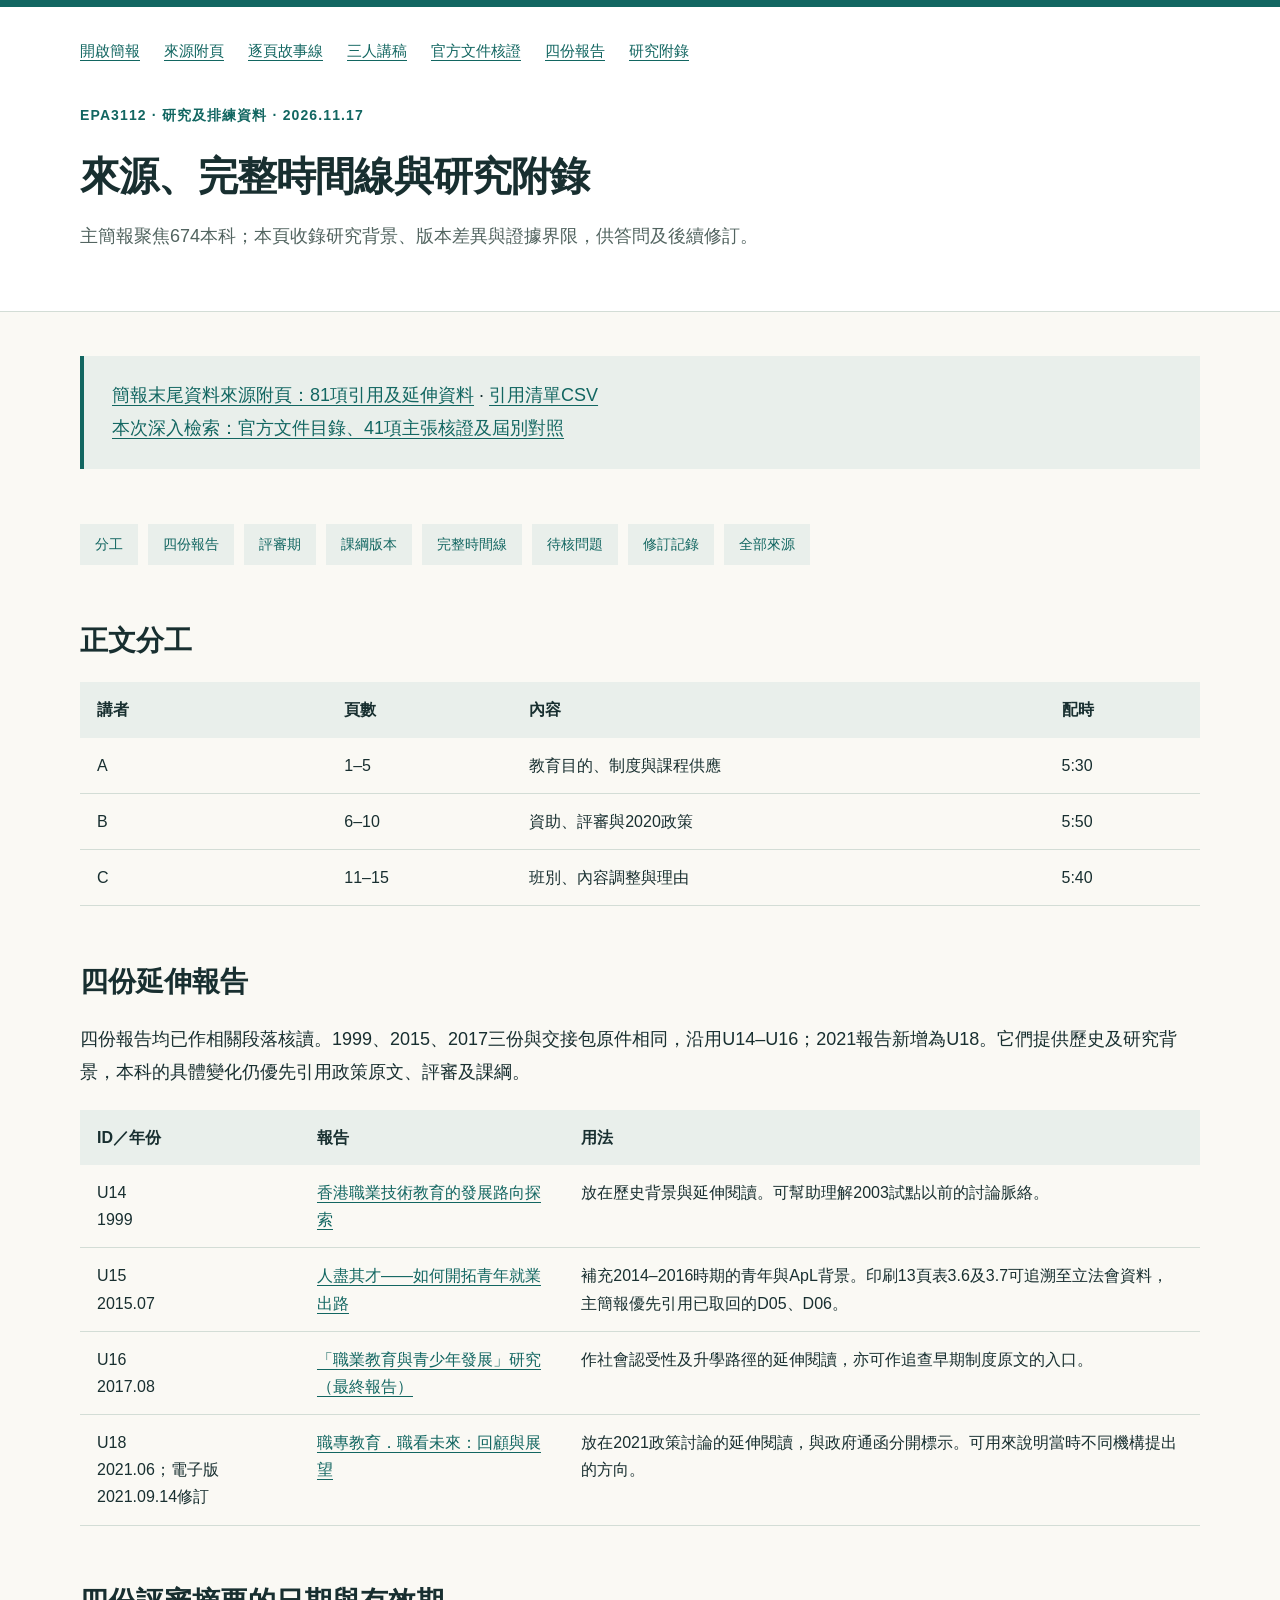
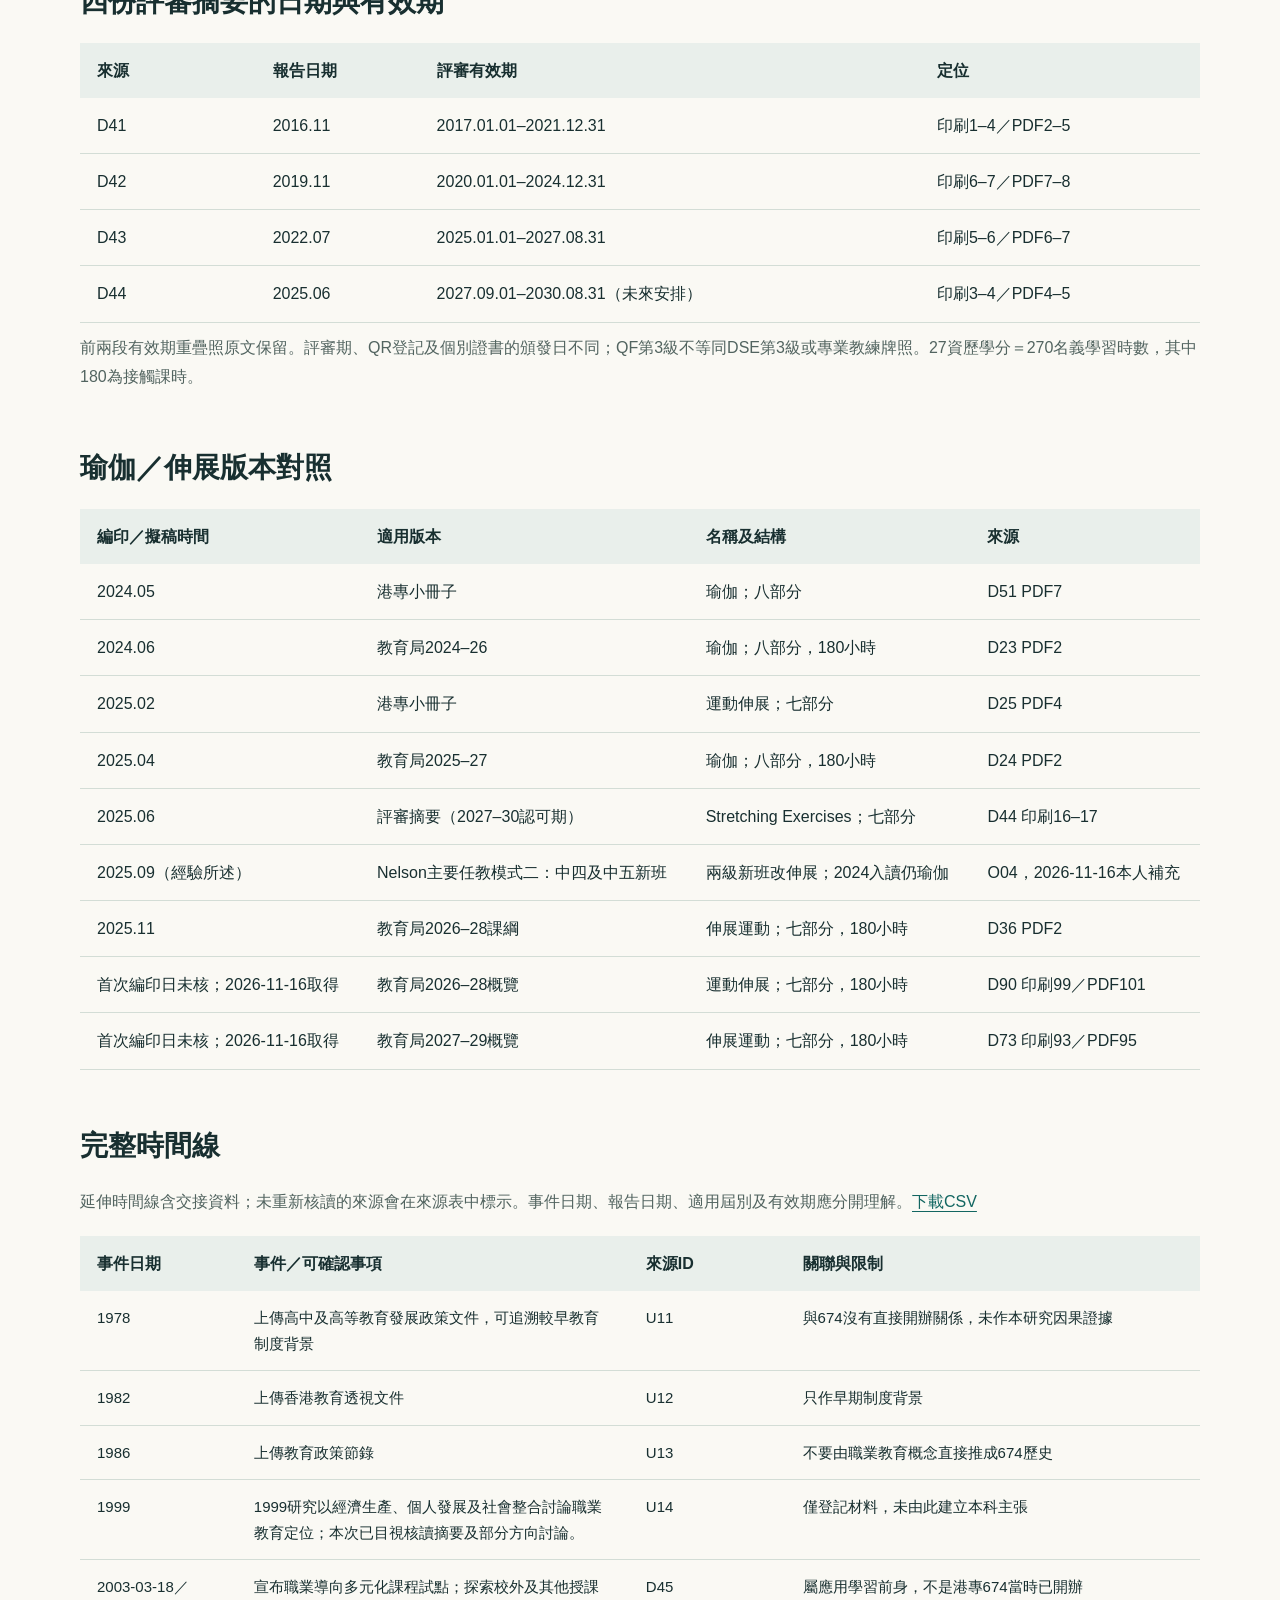
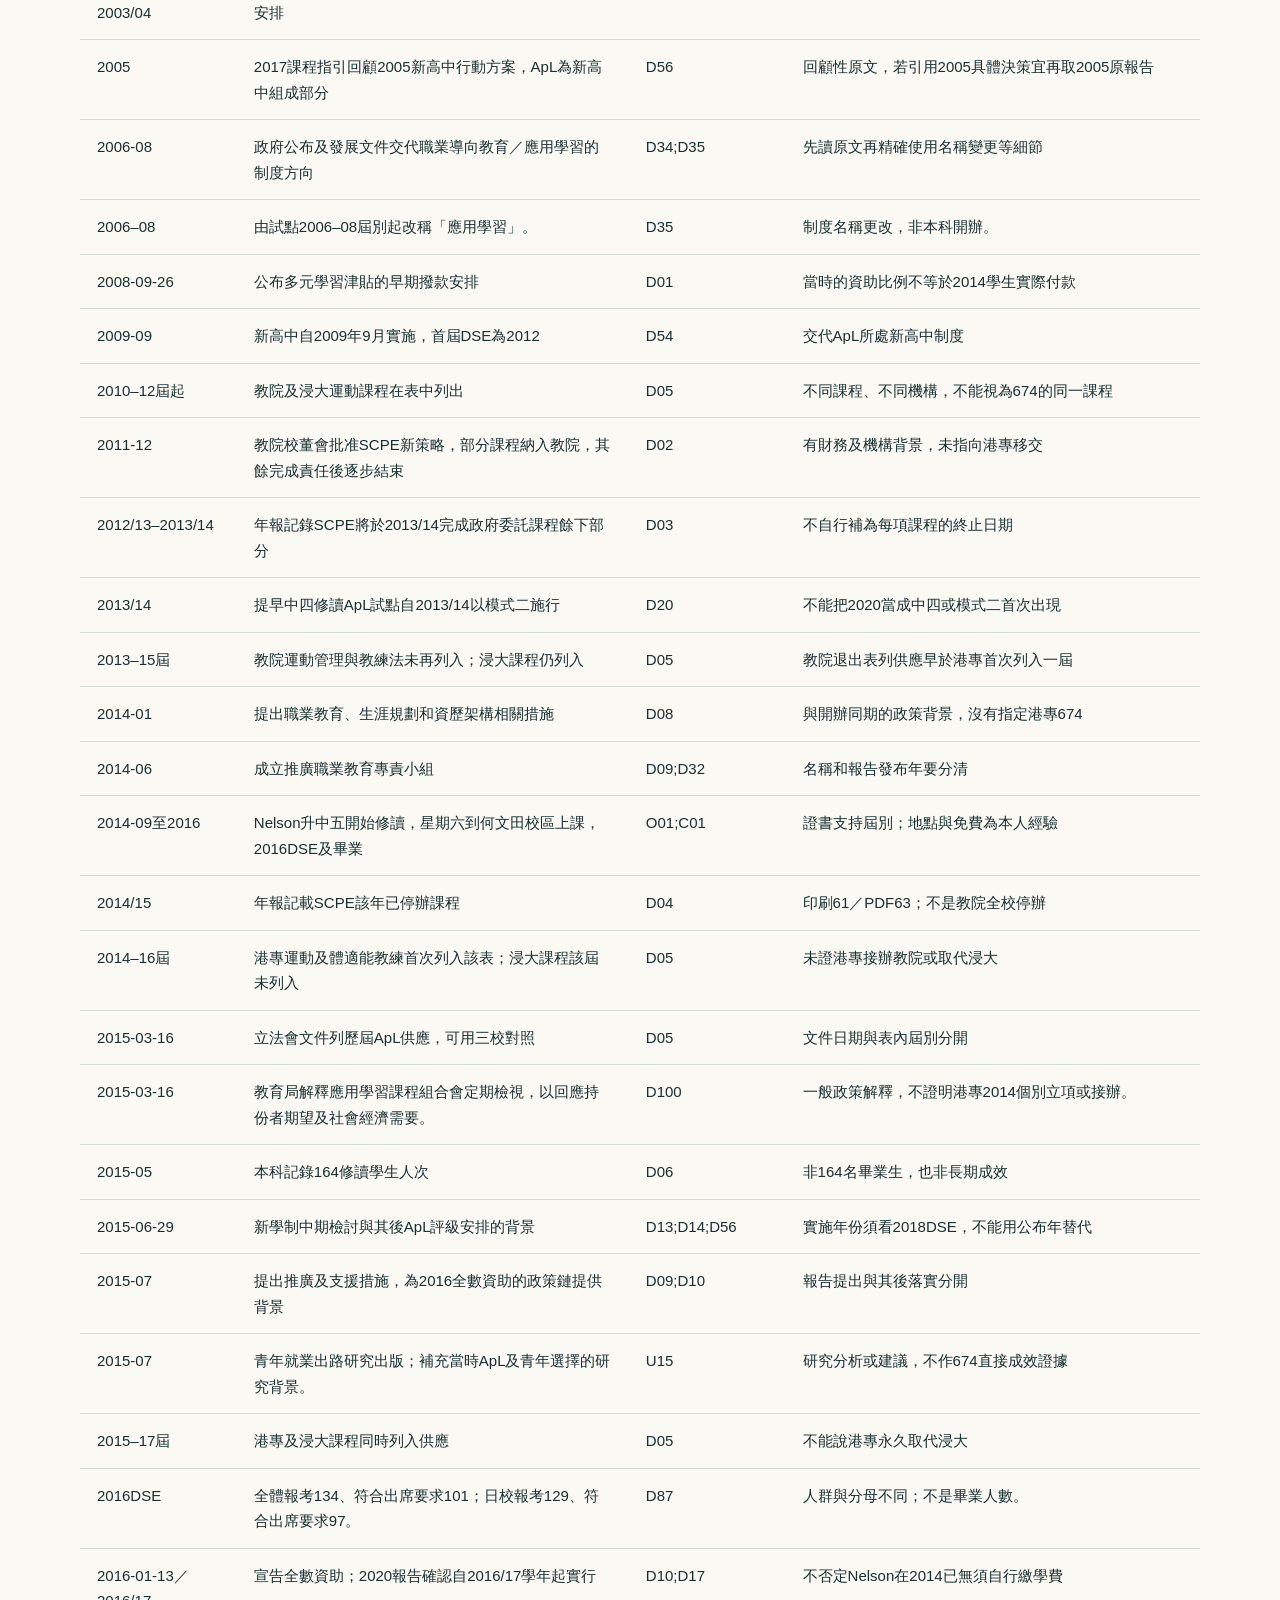
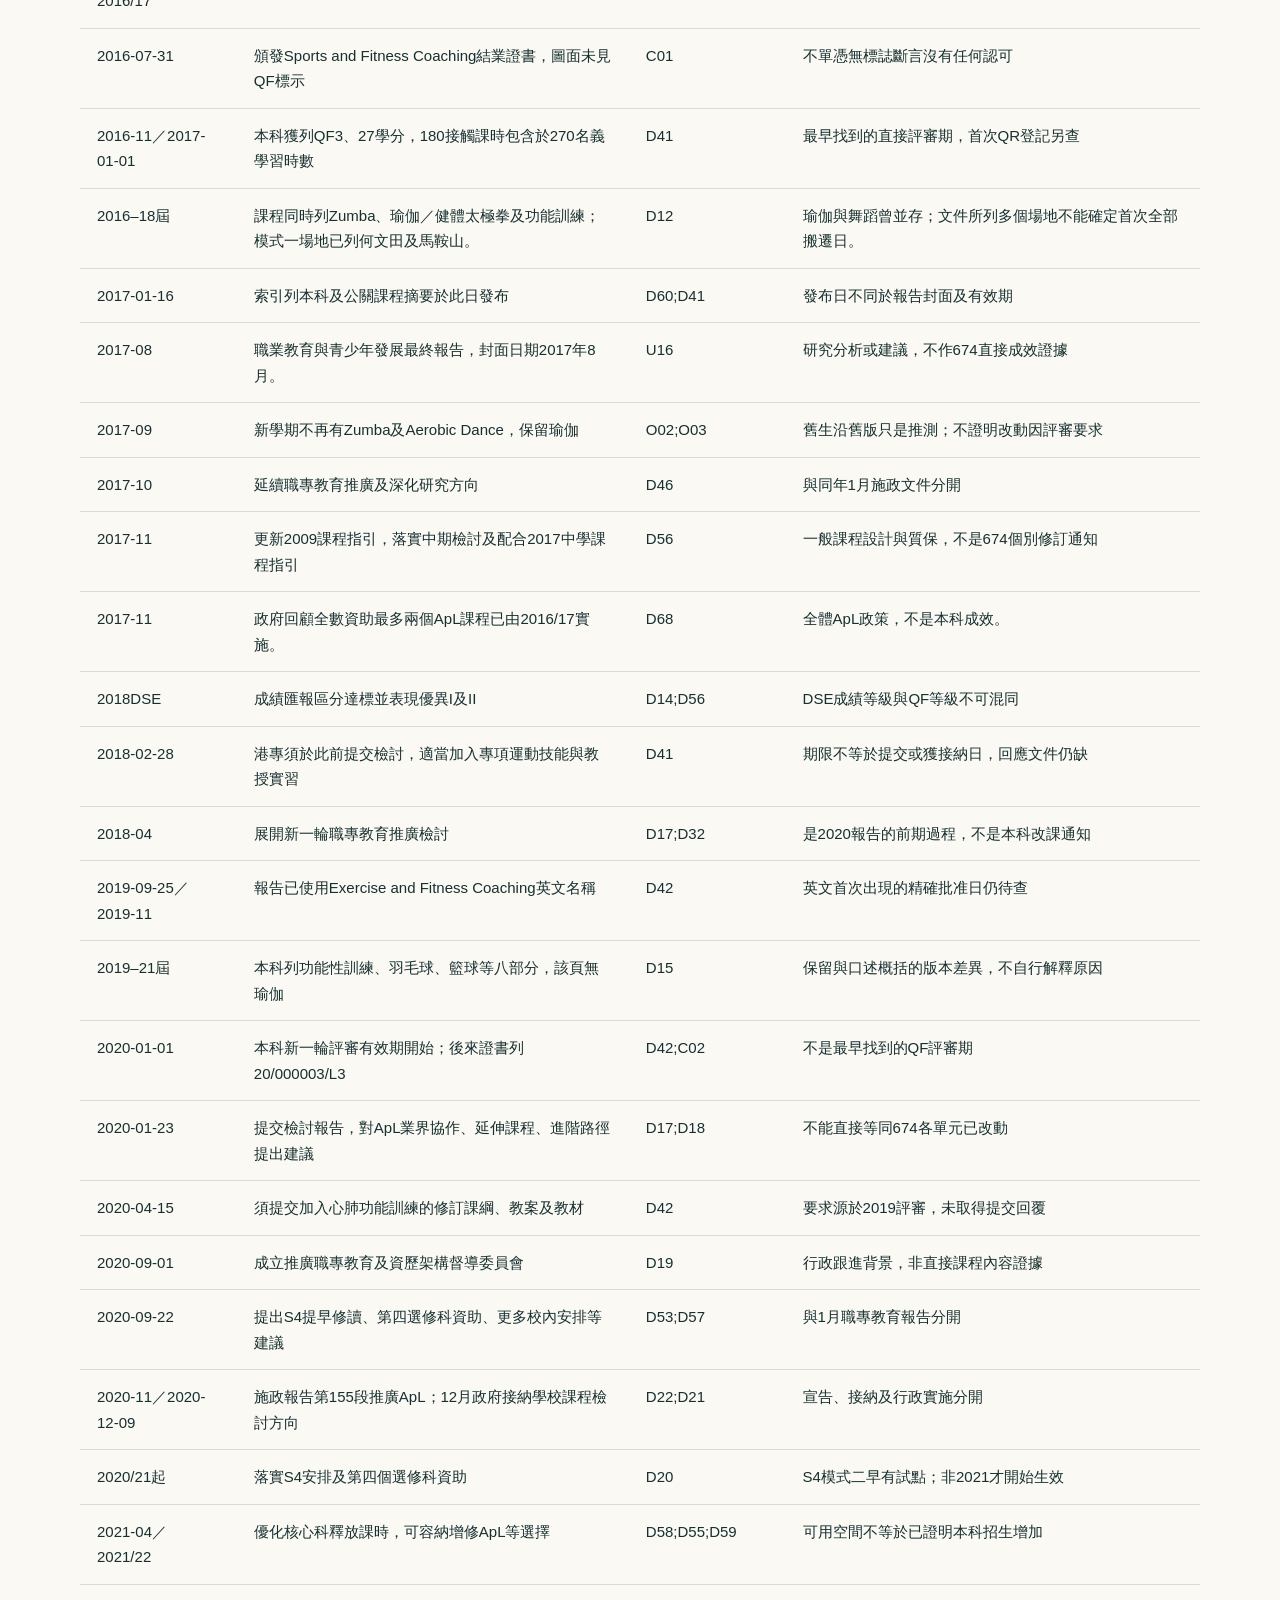
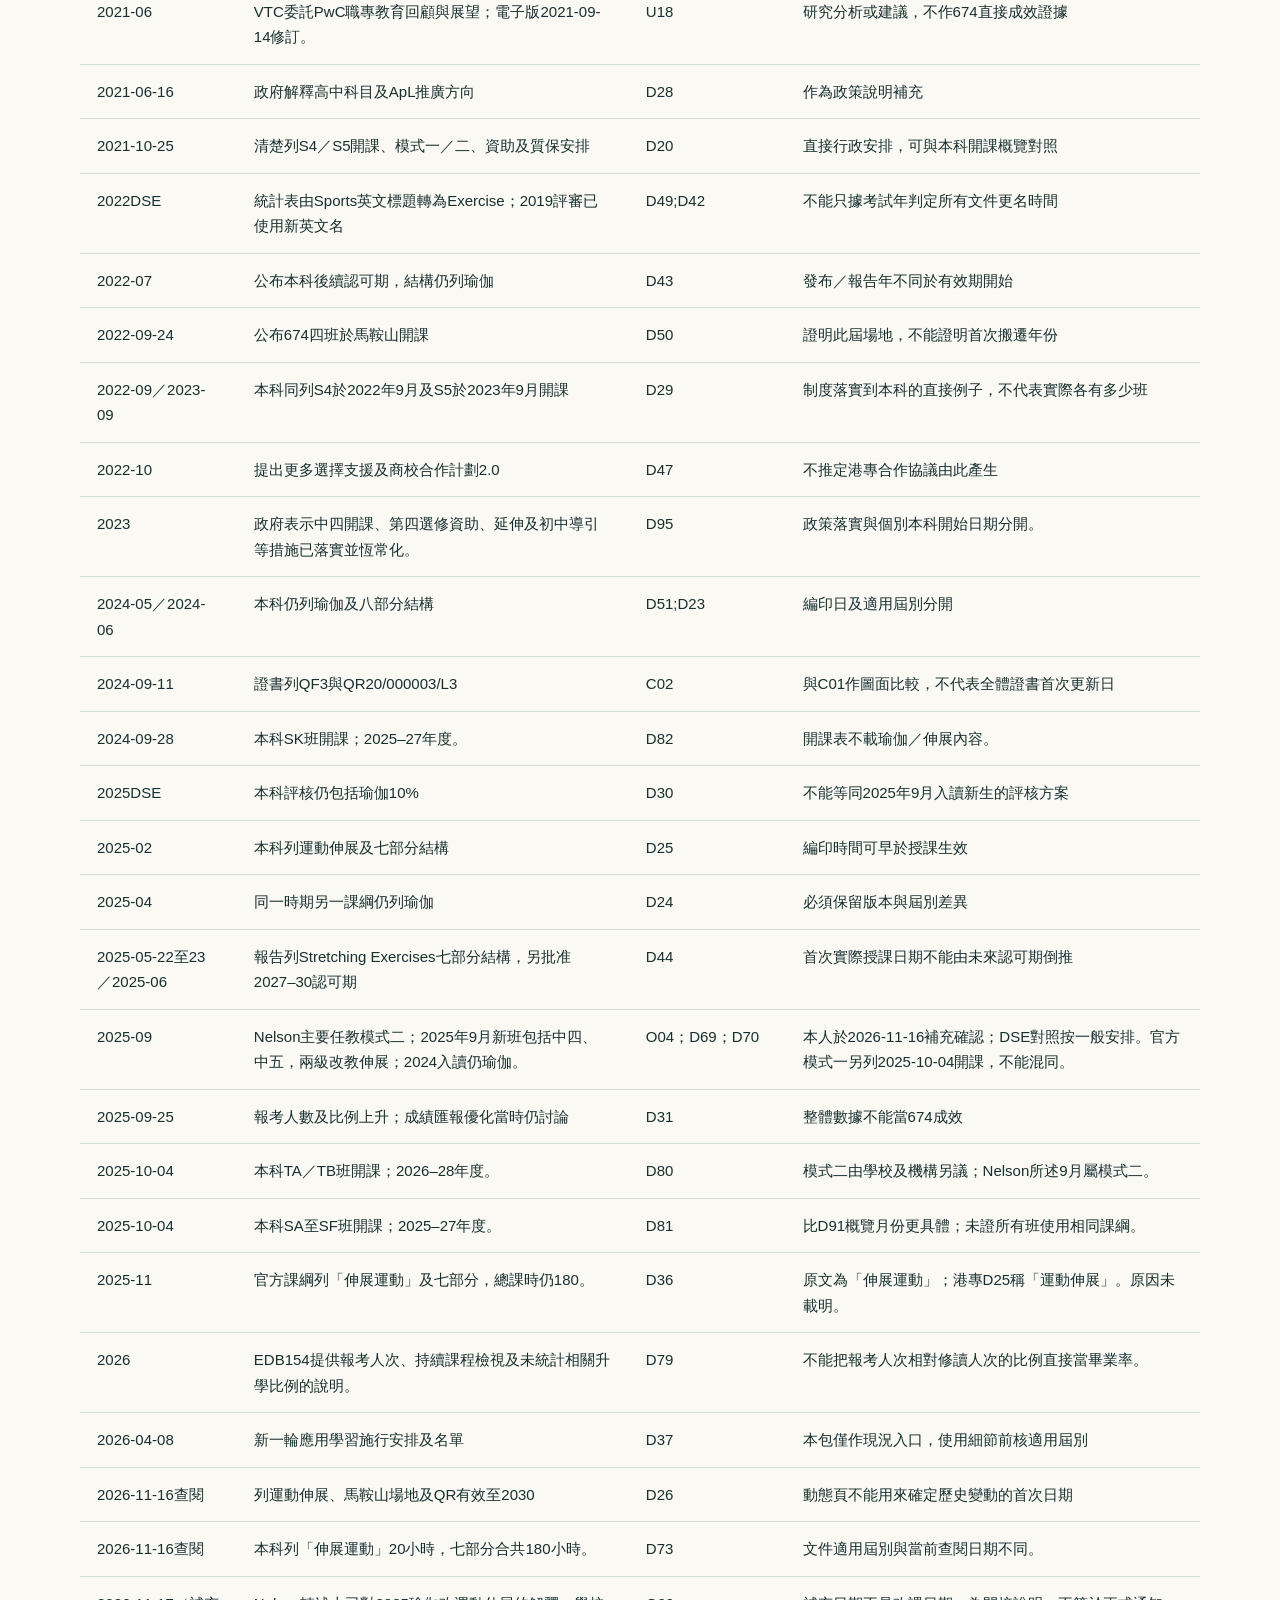
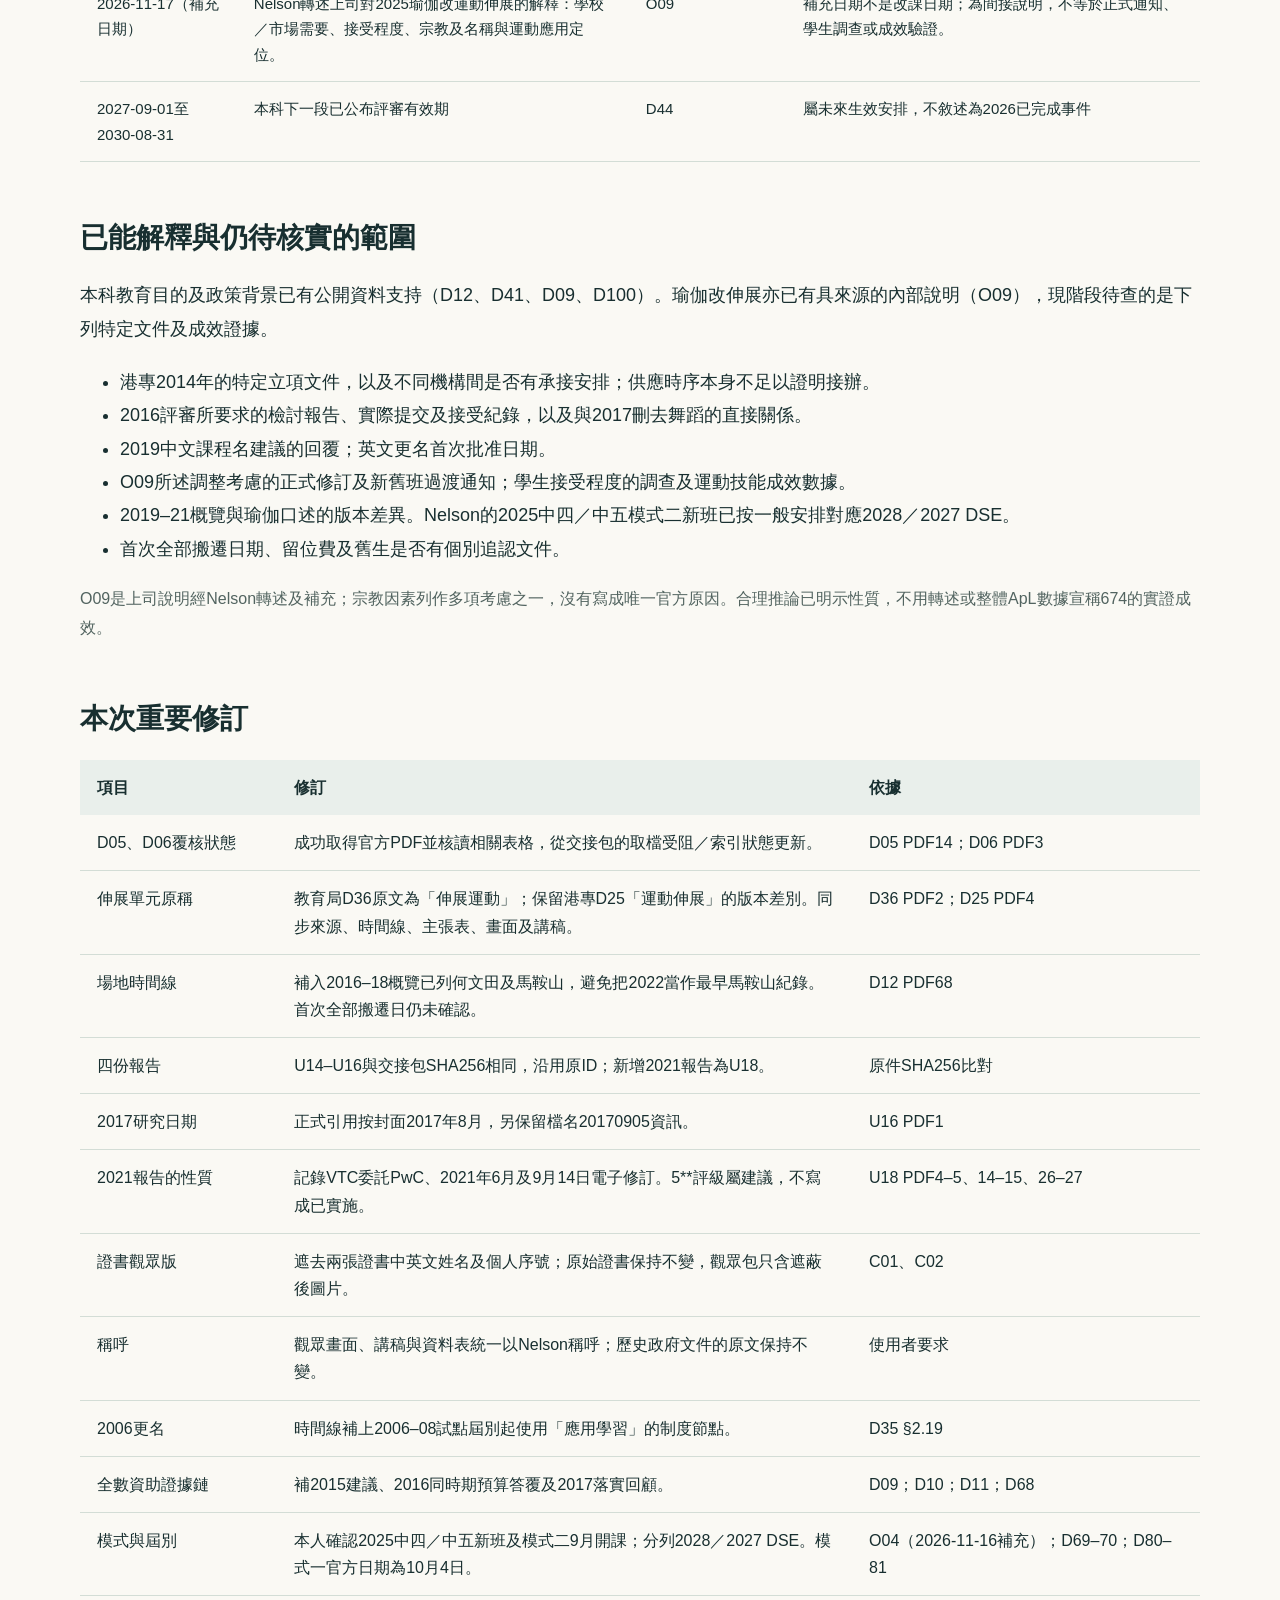
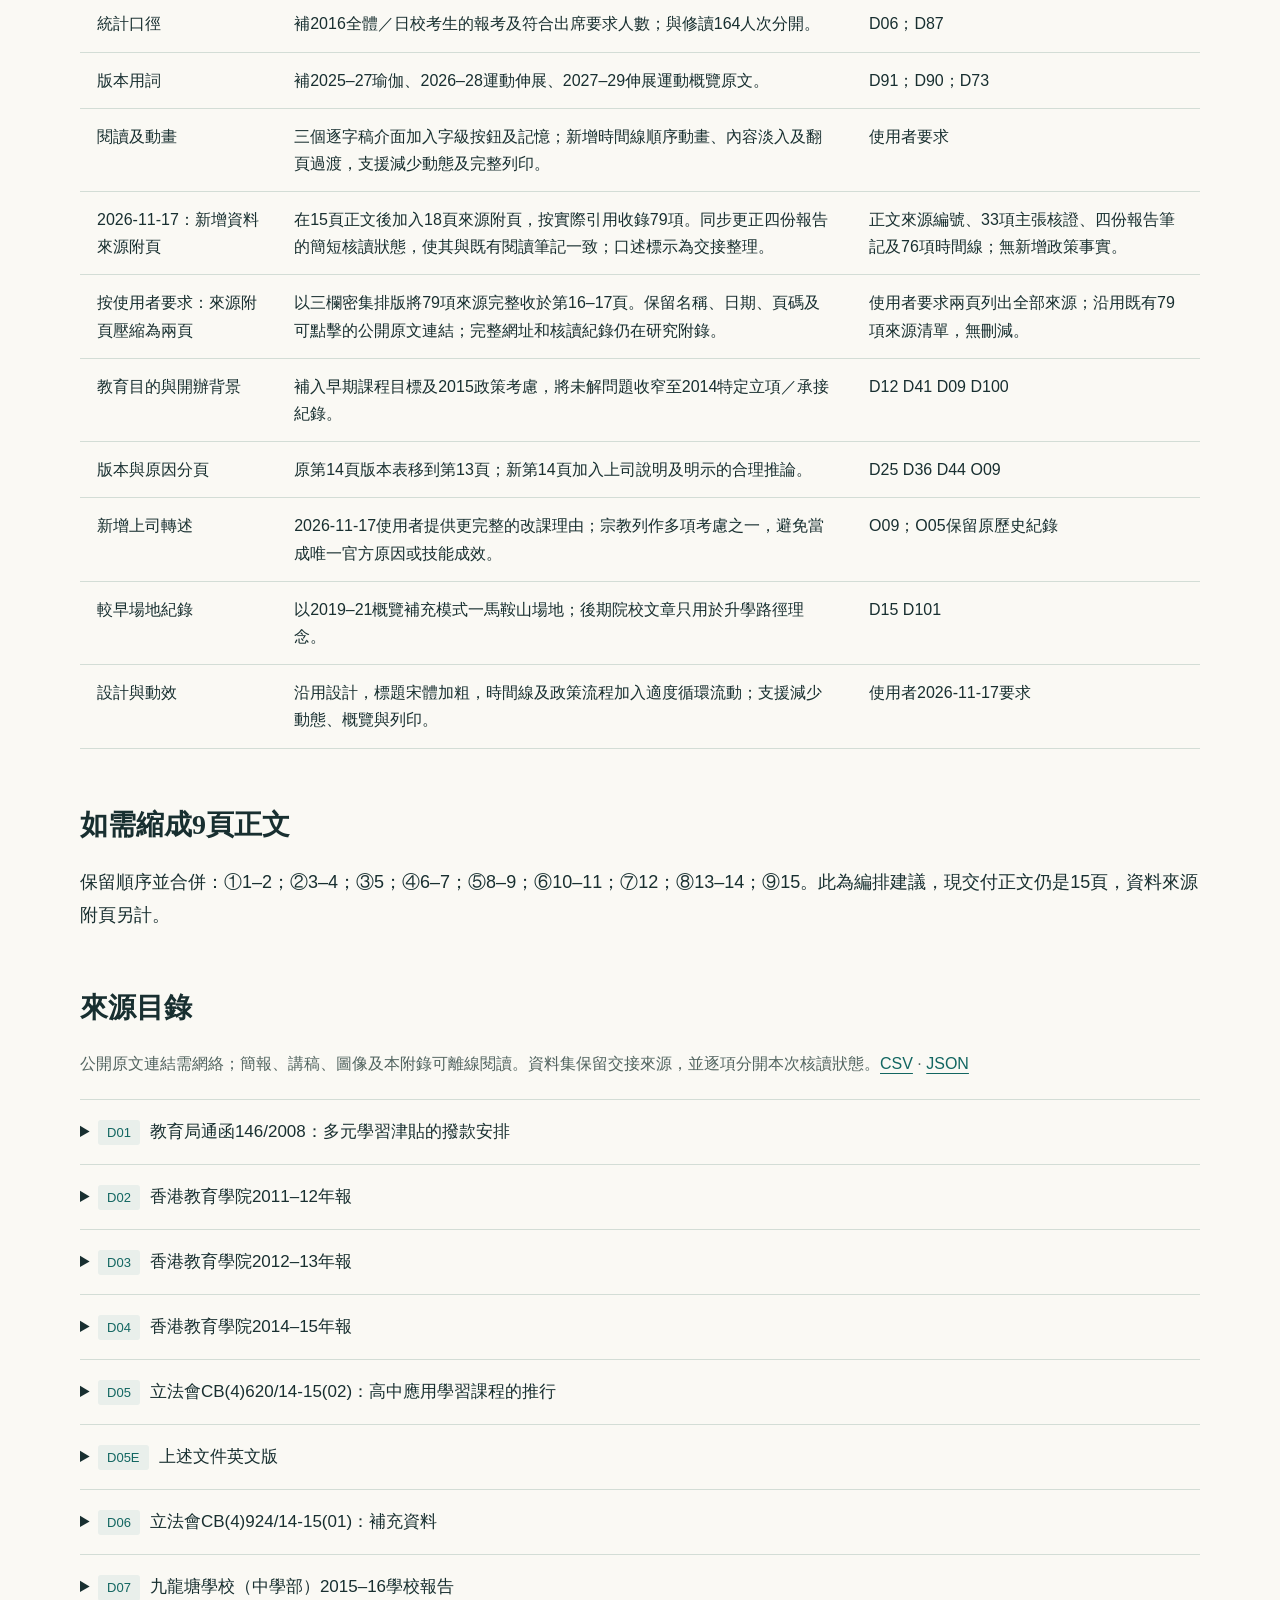
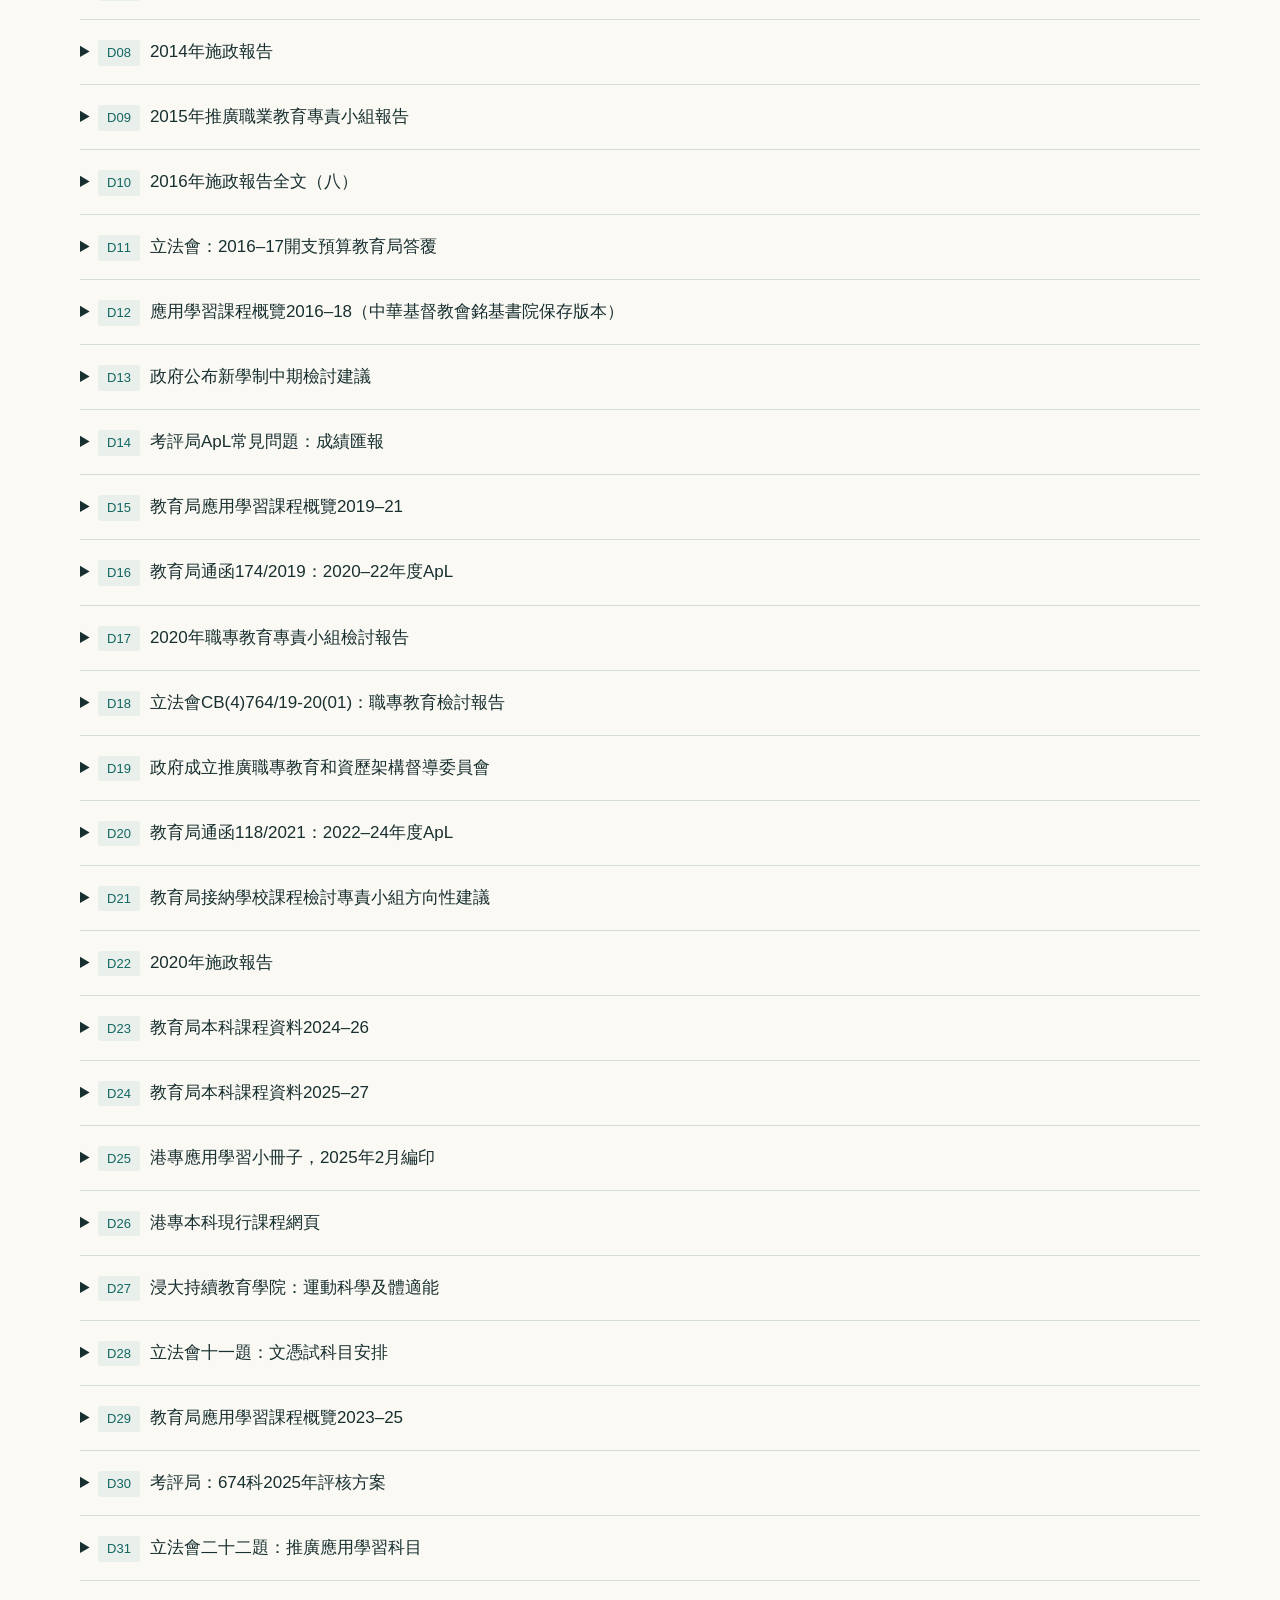
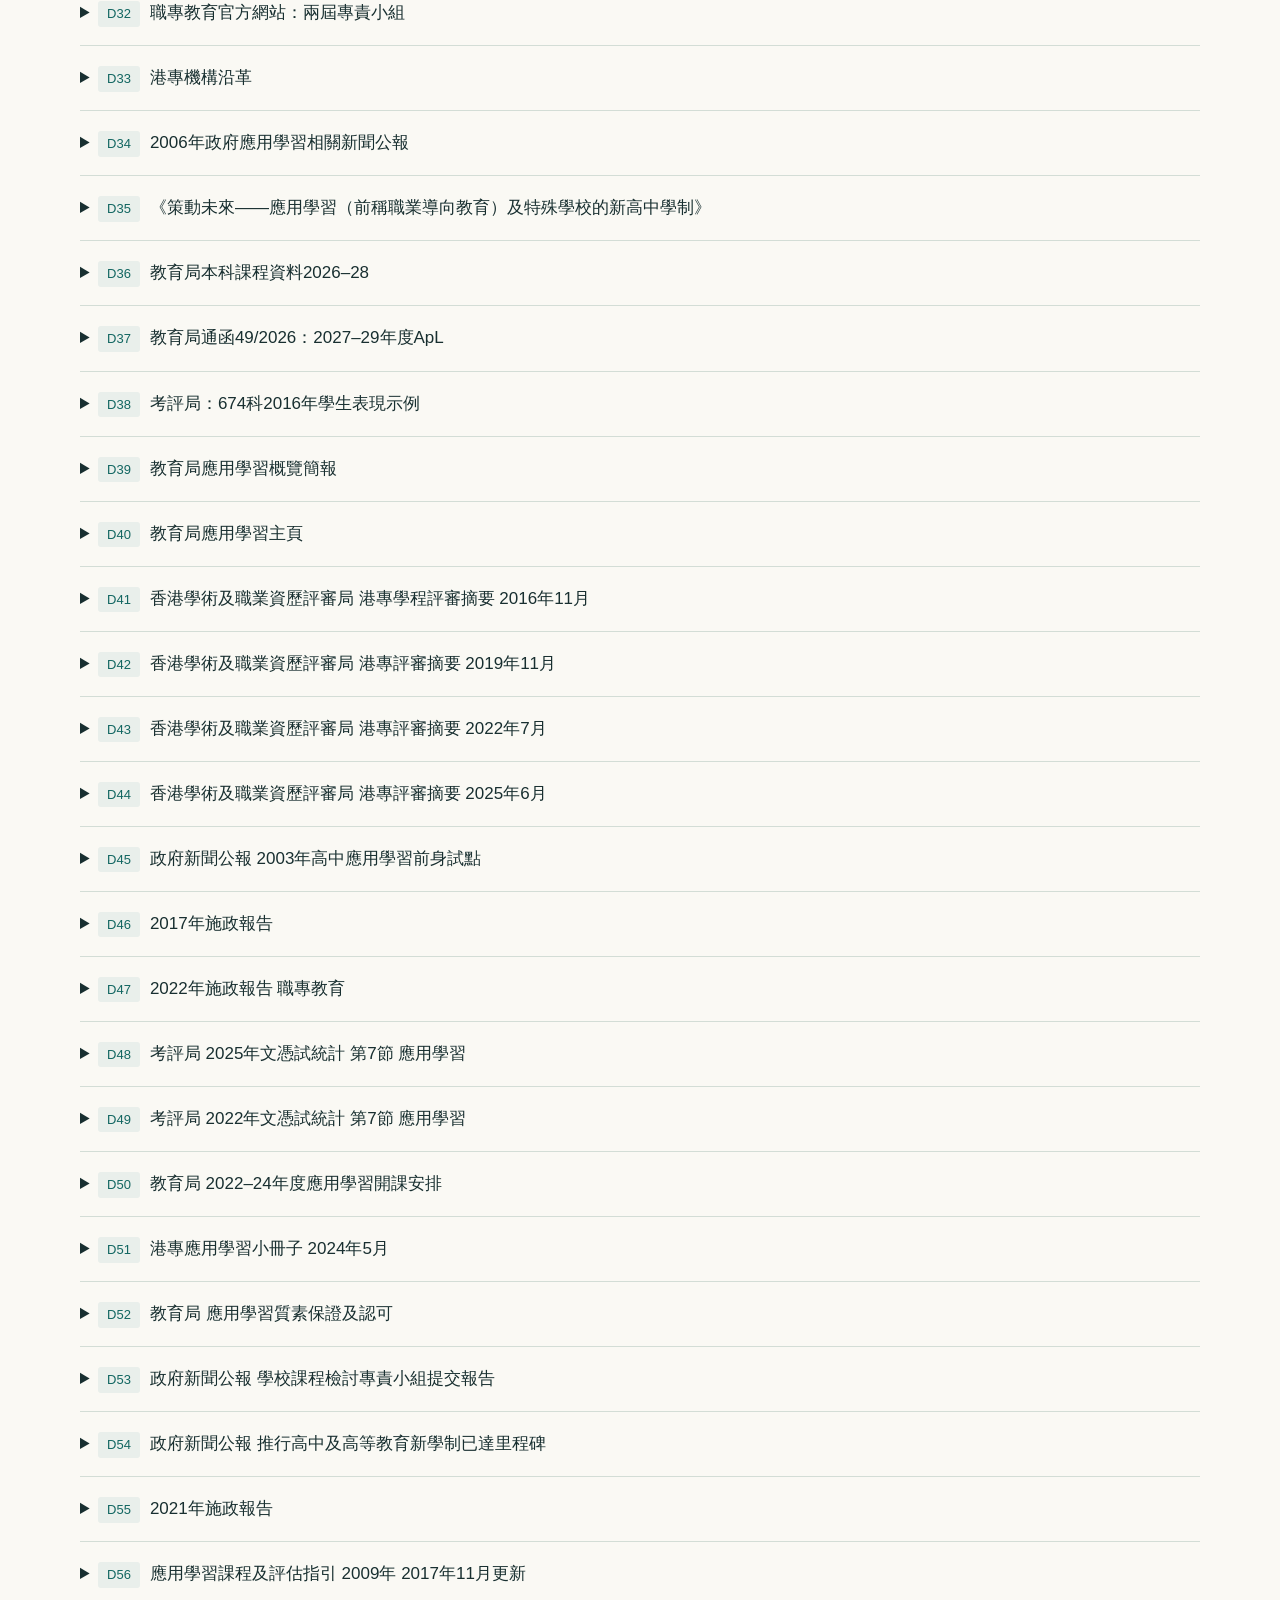
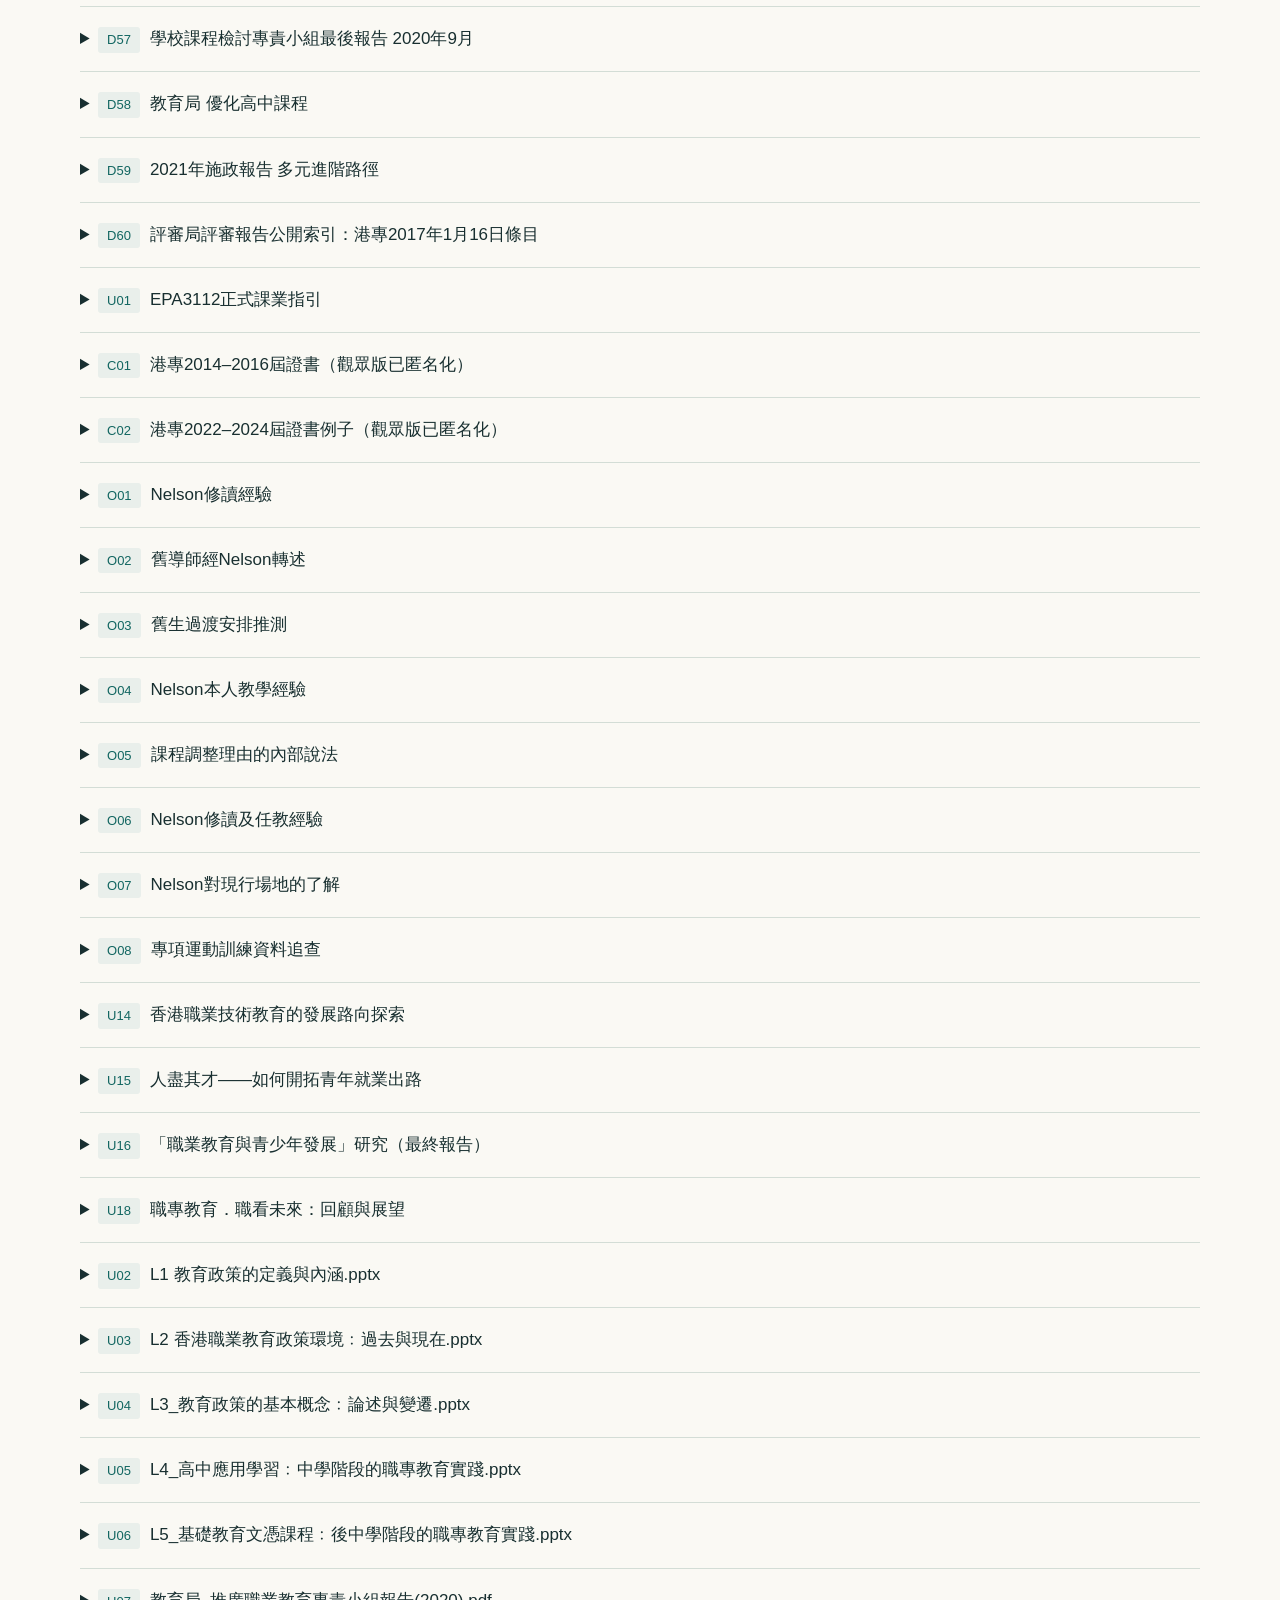
==== appendix.html @ b0d2f634 "Add files via upload" ====
<!DOCTYPE html><html lang="zh-Hant"><head><meta charset="utf-8"><meta name="viewport" content="width=device-width,initial-scale=1"><title>來源、完整時間線與研究附錄｜EPA3112</title><link rel="stylesheet" href="reader.css"><link rel="stylesheet" href="heading-font.css"></head><body><header><nav><a href="index.html">開啟簡報</a><a href="index.html#/16">來源附頁</a><a href="storyline.html">逐頁故事線</a><a href="speaker-notes.html">三人講稿</a><a href="official-research.html">官方文件核證</a><a href="report-review.html">四份報告</a><a href="appendix.html">研究附錄</a></nav><p class="eyebrow">EPA3112 · 研究及排練資料 · 2026.11.17</p><h1>來源、完整時間線與研究附錄</h1><p class="intro">主簡報聚焦674本科；本頁收錄研究背景、版本差異與證據界限，供答問及後續修訂。</p></header><main><section class="callout"><a href="index.html#/16">簡報末尾資料來源附頁：81項引用及延伸資料</a> · <a href="data/bibliography.csv">引用清單CSV</a><br><a href="official-research.html">本次深入檢索：官方文件目錄、41項主張核證及屆別對照</a></section><section><div class="mini-toc"><a href="#timing">分工</a><a href="#readings">四份報告</a><a href="#accreditation">評審期</a><a href="#versions">課綱版本</a><a href="#timeline">完整時間線</a><a href="#limits">待核問題</a><a href="#changes">修訂記錄</a><a href="#sources">全部來源</a></div></section><section id="timing"><h2>正文分工</h2><table><thead><tr><th>講者</th><th>頁數</th><th>內容</th><th>配時</th></tr></thead><tbody><tr><td>A</td><td>1–5</td><td>教育目的、制度與課程供應</td><td>5:30</td></tr><tr><td>B</td><td>6–10</td><td>資助、評審與2020政策</td><td>5:50</td></tr><tr><td>C</td><td>11–15</td><td>班別、內容調整與理由</td><td>5:40</td></tr></tbody></table></section><section id="readings"><h2>四份延伸報告</h2><p>四份報告均已作相關段落核讀。1999、2015、2017三份與交接包原件相同，沿用U14–U16；2021報告新增為U18。它們提供歷史及研究背景，本科的具體變化仍優先引用政策原文、評審及課綱。</p><div class="table-wrap"><table class=""><thead><tr><th>ID／年份</th><th>報告</th><th>用法</th></tr></thead><tbody><tr><td>U14<br>1999</td><td><a href="report-review.html#report-U14">香港職業技術教育的發展路向探索</a></td><td>放在歷史背景與延伸閱讀。可幫助理解2003試點以前的討論脈絡。</td></tr><tr><td>U15<br>2015.07</td><td><a href="report-review.html#report-U15">人盡其才——如何開拓青年就業出路</a></td><td>補充2014–2016時期的青年與ApL背景。印刷13頁表3.6及3.7可追溯至立法會資料，主簡報優先引用已取回的D05、D06。</td></tr><tr><td>U16<br>2017.08</td><td><a href="report-review.html#report-U16">「職業教育與青少年發展」研究（最終報告）</a></td><td>作社會認受性及升學路徑的延伸閱讀，亦可作追查早期制度原文的入口。</td></tr><tr><td>U18<br>2021.06；電子版2021.09.14修訂</td><td><a href="report-review.html#report-U18">職專教育．職看未來：回顧與展望</a></td><td>放在2021政策討論的延伸閱讀，與政府通函分開標示。可用來說明當時不同機構提出的方向。</td></tr></tbody></table></div></section><section id="accreditation"><h2>四份評審摘要的日期與有效期</h2><div class="table-wrap"><table class=""><thead><tr><th>來源</th><th>報告日期</th><th>評審有效期</th><th>定位</th></tr></thead><tbody><tr><td>D41</td><td>2016.11</td><td>2017.01.01–2021.12.31</td><td>印刷1–4／PDF2–5</td></tr><tr><td>D42</td><td>2019.11</td><td>2020.01.01–2024.12.31</td><td>印刷6–7／PDF7–8</td></tr><tr><td>D43</td><td>2022.07</td><td>2025.01.01–2027.08.31</td><td>印刷5–6／PDF6–7</td></tr><tr><td>D44</td><td>2025.06</td><td>2027.09.01–2030.08.31（未來安排）</td><td>印刷3–4／PDF4–5</td></tr></tbody></table></div><p class="meta">前兩段有效期重疊照原文保留。評審期、QR登記及個別證書的頒發日不同；QF第3級不等同DSE第3級或專業教練牌照。27資歷學分＝270名義學習時數，其中180為接觸課時。</p></section><section id="versions"><h2>瑜伽／伸展版本對照</h2><div class="table-wrap"><table class=""><thead><tr><th>編印／擬稿時間</th><th>適用版本</th><th>名稱及結構</th><th>來源</th></tr></thead><tbody><tr><td>2024.05</td><td>港專小冊子</td><td>瑜伽；八部分</td><td>D51 PDF7</td></tr><tr><td>2024.06</td><td>教育局2024–26</td><td>瑜伽；八部分，180小時</td><td>D23 PDF2</td></tr><tr><td>2025.02</td><td>港專小冊子</td><td>運動伸展；七部分</td><td>D25 PDF4</td></tr><tr><td>2025.04</td><td>教育局2025–27</td><td>瑜伽；八部分，180小時</td><td>D24 PDF2</td></tr><tr><td>2025.06</td><td>評審摘要（2027–30認可期）</td><td>Stretching Exercises；七部分</td><td>D44 印刷16–17</td></tr><tr><td>2025.09（經驗所述）</td><td>Nelson主要任教模式二：中四及中五新班</td><td>兩級新班改伸展；2024入讀仍瑜伽</td><td>O04，2026-11-16本人補充</td></tr><tr><td>2025.11</td><td>教育局2026–28課綱</td><td>伸展運動；七部分，180小時</td><td>D36 PDF2</td></tr><tr><td>首次編印日未核；2026-11-16取得</td><td>教育局2026–28概覽</td><td>運動伸展；七部分，180小時</td><td>D90 印刷99／PDF101</td></tr><tr><td>首次編印日未核；2026-11-16取得</td><td>教育局2027–29概覽</td><td>伸展運動；七部分，180小時</td><td>D73 印刷93／PDF95</td></tr></tbody></table></div></section><section id="timeline"><h2>完整時間線</h2><p class="meta">延伸時間線含交接資料；未重新核讀的來源會在來源表中標示。事件日期、報告日期、適用屆別及有效期應分開理解。<a href="data/timeline.csv">下載CSV</a></p><div class="table-wrap"><table class="timeline"><thead><tr><th>事件日期</th><th>事件／可確認事項</th><th>來源ID</th><th>關聯與限制</th></tr></thead><tbody><tr><td>1978</td><td>上傳高中及高等教育發展政策文件，可追溯較早教育制度背景</td><td>U11</td><td>與674沒有直接開辦關係，未作本研究因果證據</td></tr><tr><td>1982</td><td>上傳香港教育透視文件</td><td>U12</td><td>只作早期制度背景</td></tr><tr><td>1986</td><td>上傳教育政策節錄</td><td>U13</td><td>不要由職業教育概念直接推成674歷史</td></tr><tr><td>1999</td><td>1999研究以經濟生產、個人發展及社會整合討論職業教育定位；本次已目視核讀摘要及部分方向討論。</td><td>U14</td><td>僅登記材料，未由此建立本科主張</td></tr><tr><td>2003-03-18／2003/04</td><td>宣布職業導向多元化課程試點；探索校外及其他授課安排</td><td>D45</td><td>屬應用學習前身，不是港專674當時已開辦</td></tr><tr><td>2005</td><td>2017課程指引回顧2005新高中行動方案，ApL為新高中組成部分</td><td>D56</td><td>回顧性原文，若引用2005具體決策宜再取2005原報告</td></tr><tr><td>2006-08</td><td>政府公布及發展文件交代職業導向教育／應用學習的制度方向</td><td>D34;D35</td><td>先讀原文再精確使用名稱變更等細節</td></tr><tr><td>2006–08</td><td>由試點2006–08屆別起改稱「應用學習」。</td><td>D35</td><td>制度名稱更改，非本科開辦。</td></tr><tr><td>2008-09-26</td><td>公布多元學習津貼的早期撥款安排</td><td>D01</td><td>當時的資助比例不等於2014學生實際付款</td></tr><tr><td>2009-09</td><td>新高中自2009年9月實施，首屆DSE為2012</td><td>D54</td><td>交代ApL所處新高中制度</td></tr><tr><td>2010–12屆起</td><td>教院及浸大運動課程在表中列出</td><td>D05</td><td>不同課程、不同機構，不能視為674的同一課程</td></tr><tr><td>2011-12</td><td>教院校董會批准SCPE新策略，部分課程納入教院，其餘完成責任後逐步結束</td><td>D02</td><td>有財務及機構背景，未指向港專移交</td></tr><tr><td>2012/13–2013/14</td><td>年報記錄SCPE將於2013/14完成政府委託課程餘下部分</td><td>D03</td><td>不自行補為每項課程的終止日期</td></tr><tr><td>2013/14</td><td>提早中四修讀ApL試點自2013/14以模式二施行</td><td>D20</td><td>不能把2020當成中四或模式二首次出現</td></tr><tr><td>2013–15屆</td><td>教院運動管理與教練法未再列入；浸大課程仍列入</td><td>D05</td><td>教院退出表列供應早於港專首次列入一屆</td></tr><tr><td>2014-01</td><td>提出職業教育、生涯規劃和資歷架構相關措施</td><td>D08</td><td>與開辦同期的政策背景，沒有指定港專674</td></tr><tr><td>2014-06</td><td>成立推廣職業教育專責小組</td><td>D09;D32</td><td>名稱和報告發布年要分清</td></tr><tr><td>2014-09至2016</td><td>Nelson升中五開始修讀，星期六到何文田校區上課，2016DSE及畢業</td><td>O01;C01</td><td>證書支持屆別；地點與免費為本人經驗</td></tr><tr><td>2014/15</td><td>年報記載SCPE該年已停辦課程</td><td>D04</td><td>印刷61／PDF63；不是教院全校停辦</td></tr><tr><td>2014–16屆</td><td>港專運動及體適能教練首次列入該表；浸大課程該屆未列入</td><td>D05</td><td>未證港專接辦教院或取代浸大</td></tr><tr><td>2015-03-16</td><td>立法會文件列歷屆ApL供應，可用三校對照</td><td>D05</td><td>文件日期與表內屆別分開</td></tr><tr><td>2015-03-16</td><td>教育局解釋應用學習課程組合會定期檢視，以回應持份者期望及社會經濟需要。</td><td>D100</td><td>一般政策解釋，不證明港專2014個別立項或接辦。</td></tr><tr><td>2015-05</td><td>本科記錄164修讀學生人次</td><td>D06</td><td>非164名畢業生，也非長期成效</td></tr><tr><td>2015-06-29</td><td>新學制中期檢討與其後ApL評級安排的背景</td><td>D13;D14;D56</td><td>實施年份須看2018DSE，不能用公布年替代</td></tr><tr><td>2015-07</td><td>提出推廣及支援措施，為2016全數資助的政策鏈提供背景</td><td>D09;D10</td><td>報告提出與其後落實分開</td></tr><tr><td>2015-07</td><td>青年就業出路研究出版；補充當時ApL及青年選擇的研究背景。</td><td>U15</td><td>研究分析或建議，不作674直接成效證據</td></tr><tr><td>2015–17屆</td><td>港專及浸大課程同時列入供應</td><td>D05</td><td>不能說港專永久取代浸大</td></tr><tr><td>2016DSE</td><td>全體報考134、符合出席要求101；日校報考129、符合出席要求97。</td><td>D87</td><td>人群與分母不同；不是畢業人數。</td></tr><tr><td>2016-01-13／2016/17</td><td>宣告全數資助；2020報告確認自2016/17學年起實行</td><td>D10;D17</td><td>不否定Nelson在2014已無須自行繳學費</td></tr><tr><td>2016-07-31</td><td>頒發Sports and Fitness Coaching結業證書，圖面未見QF標示</td><td>C01</td><td>不單憑無標誌斷言沒有任何認可</td></tr><tr><td>2016-11／2017-01-01</td><td>本科獲列QF3、27學分，180接觸課時包含於270名義學習時數</td><td>D41</td><td>最早找到的直接評審期，首次QR登記另查</td></tr><tr><td>2016–18屆</td><td>課程同時列Zumba、瑜伽／健體太極拳及功能訓練；模式一場地已列何文田及馬鞍山。</td><td>D12</td><td>瑜伽與舞蹈曾並存；文件所列多個場地不能確定首次全部搬遷日。</td></tr><tr><td>2017-01-16</td><td>索引列本科及公關課程摘要於此日發布</td><td>D60;D41</td><td>發布日不同於報告封面及有效期</td></tr><tr><td>2017-08</td><td>職業教育與青少年發展最終報告，封面日期2017年8月。</td><td>U16</td><td>研究分析或建議，不作674直接成效證據</td></tr><tr><td>2017-09</td><td>新學期不再有Zumba及Aerobic Dance，保留瑜伽</td><td>O02;O03</td><td>舊生沿舊版只是推測；不證明改動因評審要求</td></tr><tr><td>2017-10</td><td>延續職專教育推廣及深化研究方向</td><td>D46</td><td>與同年1月施政文件分開</td></tr><tr><td>2017-11</td><td>更新2009課程指引，落實中期檢討及配合2017中學課程指引</td><td>D56</td><td>一般課程設計與質保，不是674個別修訂通知</td></tr><tr><td>2017-11</td><td>政府回顧全數資助最多兩個ApL課程已由2016/17實施。</td><td>D68</td><td>全體ApL政策，不是本科成效。</td></tr><tr><td>2018DSE</td><td>成績匯報區分達標並表現優異I及II</td><td>D14;D56</td><td>DSE成績等級與QF等級不可混同</td></tr><tr><td>2018-02-28</td><td>港專須於此前提交檢討，適當加入專項運動技能與教授實習</td><td>D41</td><td>期限不等於提交或獲接納日，回應文件仍缺</td></tr><tr><td>2018-04</td><td>展開新一輪職專教育推廣檢討</td><td>D17;D32</td><td>是2020報告的前期過程，不是本科改課通知</td></tr><tr><td>2019-09-25／2019-11</td><td>報告已使用Exercise and Fitness Coaching英文名稱</td><td>D42</td><td>英文首次出現的精確批准日仍待查</td></tr><tr><td>2019–21屆</td><td>本科列功能性訓練、羽毛球、籃球等八部分，該頁無瑜伽</td><td>D15</td><td>保留與口述概括的版本差異，不自行解釋原因</td></tr><tr><td>2020-01-01</td><td>本科新一輪評審有效期開始；後來證書列20/000003/L3</td><td>D42;C02</td><td>不是最早找到的QF評審期</td></tr><tr><td>2020-01-23</td><td>提交檢討報告，對ApL業界協作、延伸課程、進階路徑提出建議</td><td>D17;D18</td><td>不能直接等同674各單元已改動</td></tr><tr><td>2020-04-15</td><td>須提交加入心肺功能訓練的修訂課綱、教案及教材</td><td>D42</td><td>要求源於2019評審，未取得提交回覆</td></tr><tr><td>2020-09-01</td><td>成立推廣職專教育及資歷架構督導委員會</td><td>D19</td><td>行政跟進背景，非直接課程內容證據</td></tr><tr><td>2020-09-22</td><td>提出S4提早修讀、第四選修科資助、更多校內安排等建議</td><td>D53;D57</td><td>與1月職專教育報告分開</td></tr><tr><td>2020-11／2020-12-09</td><td>施政報告第155段推廣ApL；12月政府接納學校課程檢討方向</td><td>D22;D21</td><td>宣告、接納及行政實施分開</td></tr><tr><td>2020/21起</td><td>落實S4安排及第四個選修科資助</td><td>D20</td><td>S4模式二早有試點；非2021才開始生效</td></tr><tr><td>2021-04／2021/22</td><td>優化核心科釋放課時，可容納增修ApL等選擇</td><td>D58;D55;D59</td><td>可用空間不等於已證明本科招生增加</td></tr><tr><td>2021-06</td><td>VTC委託PwC職專教育回顧與展望；電子版2021-09-14修訂。</td><td>U18</td><td>研究分析或建議，不作674直接成效證據</td></tr><tr><td>2021-06-16</td><td>政府解釋高中科目及ApL推廣方向</td><td>D28</td><td>作為政策說明補充</td></tr><tr><td>2021-10-25</td><td>清楚列S4／S5開課、模式一／二、資助及質保安排</td><td>D20</td><td>直接行政安排，可與本科開課概覽對照</td></tr><tr><td>2022DSE</td><td>統計表由Sports英文標題轉為Exercise；2019評審已使用新英文名</td><td>D49;D42</td><td>不能只據考試年判定所有文件更名時間</td></tr><tr><td>2022-07</td><td>公布本科後續認可期，結構仍列瑜伽</td><td>D43</td><td>發布／報告年不同於有效期開始</td></tr><tr><td>2022-09-24</td><td>公布674四班於馬鞍山開課</td><td>D50</td><td>證明此屆場地，不能證明首次搬遷年份</td></tr><tr><td>2022-09／2023-09</td><td>本科同列S4於2022年9月及S5於2023年9月開課</td><td>D29</td><td>制度落實到本科的直接例子，不代表實際各有多少班</td></tr><tr><td>2022-10</td><td>提出更多選擇支援及商校合作計劃2.0</td><td>D47</td><td>不推定港專合作協議由此產生</td></tr><tr><td>2023</td><td>政府表示中四開課、第四選修資助、延伸及初中導引等措施已落實並恆常化。</td><td>D95</td><td>政策落實與個別本科開始日期分開。</td></tr><tr><td>2024-05／2024-06</td><td>本科仍列瑜伽及八部分結構</td><td>D51;D23</td><td>編印日及適用屆別分開</td></tr><tr><td>2024-09-11</td><td>證書列QF3與QR20/000003/L3</td><td>C02</td><td>與C01作圖面比較，不代表全體證書首次更新日</td></tr><tr><td>2024-09-28</td><td>本科SK班開課；2025–27年度。</td><td>D82</td><td>開課表不載瑜伽／伸展內容。</td></tr><tr><td>2025DSE</td><td>本科評核仍包括瑜伽10%</td><td>D30</td><td>不能等同2025年9月入讀新生的評核方案</td></tr><tr><td>2025-02</td><td>本科列運動伸展及七部分結構</td><td>D25</td><td>編印時間可早於授課生效</td></tr><tr><td>2025-04</td><td>同一時期另一課綱仍列瑜伽</td><td>D24</td><td>必須保留版本與屆別差異</td></tr><tr><td>2025-05-22至23／2025-06</td><td>報告列Stretching Exercises七部分結構，另批准2027–30認可期</td><td>D44</td><td>首次實際授課日期不能由未來認可期倒推</td></tr><tr><td>2025-09</td><td>Nelson主要任教模式二；2025年9月新班包括中四、中五，兩級改教伸展；2024入讀仍瑜伽。</td><td>O04；D69；D70</td><td>本人於2026-11-16補充確認；DSE對照按一般安排。官方模式一另列2025-10-04開課，不能混同。</td></tr><tr><td>2025-09-25</td><td>報考人數及比例上升；成績匯報優化當時仍討論</td><td>D31</td><td>整體數據不能當674成效</td></tr><tr><td>2025-10-04</td><td>本科TA／TB班開課；2026–28年度。</td><td>D80</td><td>模式二由學校及機構另議；Nelson所述9月屬模式二。</td></tr><tr><td>2025-10-04</td><td>本科SA至SF班開課；2025–27年度。</td><td>D81</td><td>比D91概覽月份更具體；未證所有班使用相同課綱。</td></tr><tr><td>2025-11</td><td>官方課綱列「伸展運動」及七部分，總課時仍180。</td><td>D36</td><td>原文為「伸展運動」；港專D25稱「運動伸展」。原因未載明。</td></tr><tr><td>2026</td><td>EDB154提供報考人次、持續課程檢視及未統計相關升學比例的說明。</td><td>D79</td><td>不能把報考人次相對修讀人次的比例直接當畢業率。</td></tr><tr><td>2026-04-08</td><td>新一輪應用學習施行安排及名單</td><td>D37</td><td>本包僅作現況入口，使用細節前核適用屆別</td></tr><tr><td>2026-11-16查閱</td><td>列運動伸展、馬鞍山場地及QR有效至2030</td><td>D26</td><td>動態頁不能用來確定歷史變動的首次日期</td></tr><tr><td>2026-11-16查閱</td><td>本科列「伸展運動」20小時，七部分合共180小時。</td><td>D73</td><td>文件適用屆別與當前查閱日期不同。</td></tr><tr><td>2026-11-17（補充日期）</td><td>Nelson轉述上司對2025瑜伽改運動伸展的解釋：學校／市場需要、接受程度、宗教及名稱與運動應用定位。</td><td>O09</td><td>補充日期不是改課日期；為間接說明，不等於正式通知、學生調查或成效驗證。</td></tr><tr><td>2027-09-01至2030-08-31</td><td>本科下一段已公布評審有效期</td><td>D44</td><td>屬未來生效安排，不敘述為2026已完成事件</td></tr></tbody></table></div></section><section id="limits"><h2>已能解釋與仍待核實的範圍</h2><p>本科教育目的及政策背景已有公開資料支持（D12、D41、D09、D100）。瑜伽改伸展亦已有具來源的內部說明（O09），現階段待查的是下列特定文件及成效證據。</p><ul><li>港專2014年的特定立項文件，以及不同機構間是否有承接安排；供應時序本身不足以證明接辦。</li><li>2016評審所要求的檢討報告、實際提交及接受紀錄，以及與2017刪去舞蹈的直接關係。</li><li>2019中文課程名建議的回覆；英文更名首次批准日期。</li><li>O09所述調整考慮的正式修訂及新舊班過渡通知；學生接受程度的調查及運動技能成效數據。</li><li>2019–21概覽與瑜伽口述的版本差異。Nelson的2025中四／中五模式二新班已按一般安排對應2028／2027 DSE。</li><li>首次全部搬遷日期、留位費及舊生是否有個別追認文件。</li></ul><p class="meta">O09是上司說明經Nelson轉述及補充；宗教因素列作多項考慮之一，沒有寫成唯一官方原因。合理推論已明示性質，不用轉述或整體ApL數據宣稱674的實證成效。</p></section><section id="changes"><h2>本次重要修訂</h2><div class="table-wrap"><table class=""><thead><tr><th>項目</th><th>修訂</th><th>依據</th></tr></thead><tbody><tr><td>D05、D06覆核狀態</td><td>成功取得官方PDF並核讀相關表格，從交接包的取檔受阻／索引狀態更新。</td><td>D05 PDF14；D06 PDF3</td></tr><tr><td>伸展單元原稱</td><td>教育局D36原文為「伸展運動」；保留港專D25「運動伸展」的版本差別。同步來源、時間線、主張表、畫面及講稿。</td><td>D36 PDF2；D25 PDF4</td></tr><tr><td>場地時間線</td><td>補入2016–18概覽已列何文田及馬鞍山，避免把2022當作最早馬鞍山紀錄。首次全部搬遷日仍未確認。</td><td>D12 PDF68</td></tr><tr><td>四份報告</td><td>U14–U16與交接包SHA256相同，沿用原ID；新增2021報告為U18。</td><td>原件SHA256比對</td></tr><tr><td>2017研究日期</td><td>正式引用按封面2017年8月，另保留檔名20170905資訊。</td><td>U16 PDF1</td></tr><tr><td>2021報告的性質</td><td>記錄VTC委託PwC、2021年6月及9月14日電子修訂。5**評級屬建議，不寫成已實施。</td><td>U18 PDF4–5、14–15、26–27</td></tr><tr><td>證書觀眾版</td><td>遮去兩張證書中英文姓名及個人序號；原始證書保持不變，觀眾包只含遮蔽後圖片。</td><td>C01、C02</td></tr><tr><td>稱呼</td><td>觀眾畫面、講稿與資料表統一以Nelson稱呼；歷史政府文件的原文保持不變。</td><td>使用者要求</td></tr><tr><td>2006更名</td><td>時間線補上2006–08試點屆別起使用「應用學習」的制度節點。</td><td>D35 §2.19</td></tr><tr><td>全數資助證據鏈</td><td>補2015建議、2016同時期預算答覆及2017落實回顧。</td><td>D09；D10；D11；D68</td></tr><tr><td>模式與屆別</td><td>本人確認2025中四／中五新班及模式二9月開課；分列2028／2027 DSE。模式一官方日期為10月4日。</td><td>O04（2026-11-16補充）；D69–70；D80–81</td></tr><tr><td>統計口徑</td><td>補2016全體／日校考生的報考及符合出席要求人數；與修讀164人次分開。</td><td>D06；D87</td></tr><tr><td>版本用詞</td><td>補2025–27瑜伽、2026–28運動伸展、2027–29伸展運動概覽原文。</td><td>D91；D90；D73</td></tr><tr><td>閱讀及動畫</td><td>三個逐字稿介面加入字級按鈕及記憶；新增時間線順序動畫、內容淡入及翻頁過渡，支援減少動態及完整列印。</td><td>使用者要求</td></tr><tr><td>2026-11-17：新增資料來源附頁</td><td>在15頁正文後加入18頁來源附頁，按實際引用收錄79項。同步更正四份報告的簡短核讀狀態，使其與既有閱讀筆記一致；口述標示為交接整理。</td><td>正文來源編號、33項主張核證、四份報告筆記及76項時間線；無新增政策事實。</td></tr><tr><td>按使用者要求：來源附頁壓縮為兩頁</td><td>以三欄密集排版將79項來源完整收於第16–17頁。保留名稱、日期、頁碼及可點擊的公開原文連結；完整網址和核讀紀錄仍在研究附錄。</td><td>使用者要求兩頁列出全部來源；沿用既有79項來源清單，無刪減。</td></tr><tr><td>教育目的與開辦背景</td><td>補入早期課程目標及2015政策考慮，將未解問題收窄至2014特定立項／承接紀錄。</td><td>D12 D41 D09 D100</td></tr><tr><td>版本與原因分頁</td><td>原第14頁版本表移到第13頁；新第14頁加入上司說明及明示的合理推論。</td><td>D25 D36 D44 O09</td></tr><tr><td>新增上司轉述</td><td>2026-11-17使用者提供更完整的改課理由；宗教列作多項考慮之一，避免當成唯一官方原因或技能成效。</td><td>O09；O05保留原歷史紀錄</td></tr><tr><td>較早場地紀錄</td><td>以2019–21概覽補充模式一馬鞍山場地；後期院校文章只用於升學路徑理念。</td><td>D15 D101</td></tr><tr><td>設計與動效</td><td>沿用設計，標題宋體加粗，時間線及政策流程加入適度循環流動；支援減少動態、概覽與列印。</td><td>使用者2026-11-17要求</td></tr></tbody></table></div></section><section><h2>如需縮成9頁正文</h2><p>保留順序並合併：①1–2；②3–4；③5；④6–7；⑤8–9；⑥10–11；⑦12；⑧13–14；⑨15。此為編排建議，現交付正文仍是15頁，資料來源附頁另計。</p></section><section id="sources"><h2>來源目錄</h2><p class="meta">公開原文連結需網絡；簡報、講稿、圖像及本附錄可離線閱讀。資料集保留交接來源，並逐項分開本次核讀狀態。<a href="data/sources.csv">CSV</a> · <a href="data/sources.json">JSON</a></p><details id="D01"><summary><span class="badge">D01</span>教育局通函146/2008：多元學習津貼的撥款安排</summary><dl><dt>日期／版本</dt><dd>2008-09-26</dd><dt>頁碼／段落</dt><dd>PDF 1–2，§2–6</dd><dt>可支持的內容</dt><dd>2009/10起多元學習津貼早期撥款安排</dd><dt>限制</dt><dd>當年比例及上限不能直接當作2014學生實付費用</dd><dt>本次核讀狀態</dt><dd>本次已核讀所列相關頁／欄位；不代表逐頁詳讀整份文件。</dd><dt>交接包原有狀態（與本次分開）</dt><dd>本輪已核相關頁／段落；不表示逐頁閱讀整份文件</dd></dl><a class="source-url" href="https://applications.edb.gov.hk/circular/upload/EDBCM/EDBCM08146C.pdf" target="_blank" rel="noopener noreferrer">https://applications.edb.gov.hk/circular/upload/EDBCM/EDBCM08146C.pdf</a></details><details id="D02"><summary><span class="badge">D02</span>香港教育學院2011–12年報</summary><dl><dt>日期／版本</dt><dd>2011–12年報；記述2011-12決策</dd><dt>頁碼／段落</dt><dd>印刷60／PDF62，司庫報告SCPE段落</dd><dt>可支持的內容</dt><dd>SCPE新營運策略及財務背景</dd><dt>限制</dt><dd>不是向港專移交674的協議</dd><dt>本次核讀狀態</dt><dd>本次已核讀所列相關頁／欄位；不代表逐頁詳讀整份文件。</dd><dt>交接包原有狀態（與本次分開）</dt><dd>本輪已核相關頁／段落；不表示逐頁閱讀整份文件</dd></dl><a class="source-url" href="https://www.eduhk.hk/ar/annual1112/pdf/HKIEd_Annual_Report_2011-2012.pdf" target="_blank" rel="noopener noreferrer">https://www.eduhk.hk/ar/annual1112/pdf/HKIEd_Annual_Report_2011-2012.pdf</a></details><details id="D03"><summary><span class="badge">D03</span>香港教育學院2012–13年報</summary><dl><dt>日期／版本</dt><dd>2012–13年報</dd><dt>頁碼／段落</dt><dd>印刷61／PDF64，SCPE段落</dd><dt>可支持的內容</dt><dd>2013/14完成委託課程餘下責任</dd><dt>限制</dt><dd>沒有逐一列明每個運動課程的停止日期</dd><dt>本次核讀狀態</dt><dd>本次已核讀所列相關頁／欄位；不代表逐頁詳讀整份文件。</dd><dt>交接包原有狀態（與本次分開）</dt><dd>本輪已核相關頁／段落；不表示逐頁閱讀整份文件</dd></dl><a class="source-url" href="https://www.eduhk.hk/ar/annual1213/Images/HKIED-annualreport2012-13.pdf" target="_blank" rel="noopener noreferrer">https://www.eduhk.hk/ar/annual1213/Images/HKIED-annualreport2012-13.pdf</a></details><details id="D04"><summary><span class="badge">D04</span>香港教育學院2014–15年報</summary><dl><dt>日期／版本</dt><dd>2014–15年報</dd><dt>頁碼／段落</dt><dd>印刷61／PDF63，SCPE段落</dd><dt>可支持的內容</dt><dd>SCPE該年已停辦課程</dd><dt>限制</dt><dd>不是香港教育學院全校停辦</dd><dt>本次核讀狀態</dt><dd>本次已核讀所列相關頁／欄位；不代表逐頁詳讀整份文件。</dd><dt>交接包原有狀態（與本次分開）</dt><dd>本輪已核相關頁／段落；不表示逐頁閱讀整份文件</dd></dl><a class="source-url" href="https://www.eduhk.hk/ar/annual1920/HKIEd_Annual_Report_2014-2015.pdf" target="_blank" rel="noopener noreferrer">https://www.eduhk.hk/ar/annual1920/HKIEd_Annual_Report_2014-2015.pdf</a></details><details id="D05"><summary><span class="badge">D05</span>立法會CB(4)620/14-15(02)：高中應用學習課程的推行</summary><dl><dt>日期／版本</dt><dd>2015-03-16</dd><dt>頁碼／段落</dt><dd>附錄四，印刷／PDF14</dd><dt>可支持的內容</dt><dd>三機構2010–12至2015–17屆供應表</dd><dt>限制</dt><dd>沒有列出不等於該曆年沒有舊生；未證接辦因果</dd><dt>本次核讀狀態</dt><dd>本次成功取得官方PDF，已核讀附錄四第14頁並目視確認表格。</dd><dt>交接包原有狀態（與本次分開）</dt><dd>舊研究冊記錄已讀相關全文；本輪官方索引核到表格，原PDF回傳503／逾時</dd></dl><a class="source-url" href="https://www.legco.gov.hk/yr14-15/chinese/panels/ed/papers/ed20150316cb4-620-2-c.pdf" target="_blank" rel="noopener noreferrer">https://www.legco.gov.hk/yr14-15/chinese/panels/ed/papers/ed20150316cb4-620-2-c.pdf</a></details><details id="D05E"><summary><span class="badge">D05E</span>上述文件英文版</summary><dl><dt>日期／版本</dt><dd>2015-03-16</dd><dt>頁碼／段落</dt><dd>同D05附錄四；英文課程名稱</dd><dt>可支持的內容</dt><dd>D05英文版本</dd><dt>限制</dt><dd>同一文件翻譯，不是第二份獨立佐證</dd><dt>本次核讀狀態</dt><dd>交接包列有前輪紀錄；本次製作未重新核讀。詳見交接狀態。</dd><dt>交接包原有狀態（與本次分開）</dt><dd>同D05的英文版本；本輪取檔受阻，非獨立佐證</dd></dl><a class="source-url" href="https://www.legco.gov.hk/yr14-15/english/panels/ed/papers/ed20150316cb4-620-2-e.pdf" target="_blank" rel="noopener noreferrer">https://www.legco.gov.hk/yr14-15/english/panels/ed/papers/ed20150316cb4-620-2-e.pdf</a></details><details id="D06"><summary><span class="badge">D06</span>立法會CB(4)924/14-15(01)：補充資料</summary><dl><dt>日期／版本</dt><dd>2015-05</dd><dt>頁碼／段落</dt><dd>附件印刷1–2／PDF2–3（164人次見印刷2）</dd><dt>可支持的內容</dt><dd>2014–16屆修讀學生人次及課程模式</dd><dt>限制</dt><dd>修讀人次不是畢業或DSE報考人數</dd><dt>本次核讀狀態</dt><dd>本次成功取得官方PDF，已核讀附件第1–2頁，目視確認本科164人次。</dd><dt>交接包原有狀態（與本次分開）</dt><dd>舊研究冊記錄已讀；本輪官方索引再核164人次，原PDF取檔受阻</dd></dl><a class="source-url" href="https://www.legco.gov.hk/yr14-15/chinese/panels/ed/papers/ed20150316cb4-924-1-c.pdf" target="_blank" rel="noopener noreferrer">https://www.legco.gov.hk/yr14-15/chinese/panels/ed/papers/ed20150316cb4-924-1-c.pdf</a></details><details id="D07"><summary><span class="badge">D07</span>九龍塘學校（中學部）2015–16學校報告</summary><dl><dt>日期／版本</dt><dd>2015–16學校報告</dd><dt>頁碼／段落</dt><dd>附件4；本科兩名學生及支出記錄</dd><dt>可支持的內容</dt><dd>個別中學的修讀及津貼支出線索</dd><dt>限制</dt><dd>本輪原址404；不得用年度支出除以人數推定完整學費</dd><dt>本次核讀狀態</dt><dd>交接包列有前輪紀錄；本次製作未重新核讀。詳見交接狀態。</dd><dt>交接包原有狀態（與本次分開）</dt><dd>前輪僅相關索引；本輪原址404，主簡報不依賴</dd></dl><a class="source-url" href="https://www.ktsss.edu.hk/sites/default/files/files/1516_school_report.pdf" target="_blank" rel="noopener noreferrer">https://www.ktsss.edu.hk/sites/default/files/files/1516_school_report.pdf</a></details><details id="D08"><summary><span class="badge">D08</span>2014年施政報告</summary><dl><dt>日期／版本</dt><dd>2014年施政報告</dd><dt>頁碼／段落</dt><dd>第101–108段</dd><dt>可支持的內容</dt><dd>職業教育、生涯規劃及資歷架構方向</dd><dt>限制</dt><dd>沒有指名港專674或證明開辦動機</dd><dt>本次核讀狀態</dt><dd>本次已取得原文並建立文字索引；尚未核讀相應實質段落，不用作新增正文主張。</dd><dt>交接包原有狀態（與本次分開）</dt><dd>本輪已核相關頁／段落；不表示逐頁閱讀整份文件</dd></dl><a class="source-url" href="https://www.policyaddress.gov.hk/2014/chi/pdf/PA2014.pdf" target="_blank" rel="noopener noreferrer">https://www.policyaddress.gov.hk/2014/chi/pdf/PA2014.pdf</a></details><details id="D09"><summary><span class="badge">D09</span>2015年推廣職業教育專責小組報告</summary><dl><dt>日期／版本</dt><dd>2015-07</dd><dt>頁碼／段落</dt><dd>印刷21／PDF22，§2.5–2.6及註3；印刷87–88／PDF88–89，§6.36–6.39</dd><dt>可支持的內容</dt><dd>§2.5及註3：配合學生興趣／需要，新增修訂課程包括本科；§2.6：QF掛鈎讓學生在DSE以外取得認可資歷，支援深造及就業。§6.36–6.39：建議更多課程與QF掛鈎、政府提供100%課程費用津貼，以及2018評級安排。</dd><dt>限制</dt><dd>專責小組建議與後續落實文件分開；不是本科開辦或更改課綱的決策。</dd><dt>本次核讀狀態</dt><dd>本次已核讀所列頁／段落；不表示通讀全份文件。</dd><dt>交接包原有狀態（與本次分開）</dt><dd>本輪已取檔；實質覆核依定位及備註</dd></dl><a class="source-url" href="https://www.edb.gov.hk/attachment/tc/edu-system/other-edu-training/vocational-other-edu-program/Report%20of%20the%20Task%20Force%20on%20Promotion%20of%20Vocational%20Education%20%28CHI%29.pdf" target="_blank" rel="noopener noreferrer">https://www.edb.gov.hk/attachment/tc/edu-system/other-edu-training/vocational-other-edu-program/Report%20of%20the%20Task%20Force%20on%20Promotion%20of%20Vocational%20Education%20%28CHI%29.pdf</a></details><details id="D10"><summary><span class="badge">D10</span>2016年施政報告全文（八）</summary><dl><dt>日期／版本</dt><dd>2016-01-13</dd><dt>頁碼／段落</dt><dd>第196段</dd><dt>可支持的內容</dt><dd>全數資助中學提供ApL的政策宣告</dd><dt>限制</dt><dd>落實學年另用D17；不證本科招生效果</dd><dt>本次核讀狀態</dt><dd>本次已核讀所列相關頁／欄位；不代表逐頁詳讀整份文件。</dd><dt>交接包原有狀態（與本次分開）</dt><dd>本輪已核相關頁／段落；不表示逐頁閱讀整份文件</dd></dl><a class="source-url" href="https://www.info.gov.hk/gia/general/201601/13/P201601130410.htm" target="_blank" rel="noopener noreferrer">https://www.info.gov.hk/gia/general/201601/13/P201601130410.htm</a></details><details id="D11"><summary><span class="badge">D11</span>立法會：2016–17開支預算教育局答覆</summary><dl><dt>日期／版本</dt><dd>2016–17開支預算</dd><dt>頁碼／段落</dt><dd>EDB019：第18節EDB-1印刷37–38／PDF60–61；EDB040：印刷107／PDF130，答覆1(d)</dd><dt>可支持的內容</dt><dd>當時答覆已明列由2016/17學年全數資助應用學習；EDB019按課程組別列修讀人次，2014–16運動組別164人次。</dd><dt>限制</dt><dd>運動組別統計本身不是本科逐人名冊；須與D06本科數據分開引用；預算與實際開支不同。</dd><dt>本次核讀狀態</dt><dd>本次已核讀所列頁／段落；不表示通讀全份文件。</dd><dt>交接包原有狀態（與本次分開）</dt><dd>前輪相關索引；本輪原PDF取檔受阻，以D17替代核實施年</dd></dl><a class="source-url" href="https://www.legco.gov.hk/yr15-16/chinese/fc/fc/w_q/edb-c.pdf" target="_blank" rel="noopener noreferrer">https://www.legco.gov.hk/yr15-16/chinese/fc/fc/w_q/edb-c.pdf</a></details><details id="D12"><summary><span class="badge">D12</span>應用學習課程概覽2016–18（中華基督教會銘基書院保存版本）</summary><dl><dt>日期／版本</dt><dd>2016–18屆概覽</dd><dt>頁碼／段落</dt><dd>印刷／PDF68–69</dd><dt>可支持的內容</dt><dd>六大部分、180課時，Zumba與瑜伽／太極並存；授課地點</dd><dt>限制</dt><dd>學校網站保存的教育文件副本；不等於每班實際教案</dd><dt>本次核讀狀態</dt><dd>本次已核讀所列相關頁／欄位；不代表逐頁詳讀整份文件。</dd><dt>交接包原有狀態（與本次分開）</dt><dd>本輪已核相關頁／段落；不表示逐頁閱讀整份文件</dd></dl><a class="source-url" href="https://cccmkc.edu.hk/sites/default/files/pdf/prospectus_for_applied_learning_2016_2018.pdf" target="_blank" rel="noopener noreferrer">https://cccmkc.edu.hk/sites/default/files/pdf/prospectus_for_applied_learning_2016_2018.pdf</a></details><details id="D13"><summary><span class="badge">D13</span>政府公布新學制中期檢討建議</summary><dl><dt>日期／版本</dt><dd>2015-06-29</dd><dt>頁碼／段落</dt><dd>新聞公報；搜尋應用學習及等級</dd><dt>可支持的內容</dt><dd>新學制中期檢討背景</dd><dt>限制</dt><dd>實施年份與具體等級用D14、D56核對</dd><dt>本次核讀狀態</dt><dd>本次已取得原文並建立文字索引；尚未核讀相應實質段落，不用作新增正文主張。</dd><dt>交接包原有狀態（與本次分開）</dt><dd>前輪相關內容已讀；本輪成功取得新聞正文，未擴增主張</dd></dl><a class="source-url" href="https://www.info.gov.hk/gia/general/201506/29/P201506290549.htm" target="_blank" rel="noopener noreferrer">https://www.info.gov.hk/gia/general/201506/29/P201506290549.htm</a></details><details id="D14"><summary><span class="badge">D14</span>考評局ApL常見問題：成績匯報</summary><dl><dt>日期／版本</dt><dd>現行動態FAQ；制度自2018DSE</dd><dt>頁碼／段落</dt><dd>成績匯報／Attained with Distinction (I)/(II)項</dd><dt>可支持的內容</dt><dd>2018起ApL達標並表現優異I、II</dd><dt>限制</dt><dd>不可與QF3混用；動態頁須保留查閱日期</dd><dt>本次核讀狀態</dt><dd>本次已取得原文並建立文字索引；尚未核讀相應實質段落，不用作新增正文主張。</dd><dt>交接包原有狀態（與本次分開）</dt><dd>前輪相關FAQ已讀；本輪取到動態網頁，制度另以D56核對</dd></dl><a class="source-url" href="https://www.hkeaa.edu.hk/tc/hkdse/assessment/subject_information/category_b_subjects/faq_index/faq_03.html" target="_blank" rel="noopener noreferrer">https://www.hkeaa.edu.hk/tc/hkdse/assessment/subject_information/category_b_subjects/faq_index/faq_03.html</a></details><details id="D15"><summary><span class="badge">D15</span>教育局應用學習課程概覽2019–21</summary><dl><dt>日期／版本</dt><dd>2019–21屆概覽</dd><dt>頁碼／段落</dt><dd>印刷／PDF70–71</dd><dt>可支持的內容</dt><dd>八部分；功能性訓練、羽毛球、籃球；該頁無瑜伽</dd><dt>限制</dt><dd>與概括口述的差異未解；不自行補出中間版本</dd><dt>本次核讀狀態</dt><dd>本次已核讀所列相關頁／欄位；不代表逐頁詳讀整份文件。</dd><dt>交接包原有狀態（與本次分開）</dt><dd>本輪已核相關頁／段落；不表示逐頁閱讀整份文件</dd></dl><a class="source-url" href="https://www.edb.gov.hk/attachment/en/curriculum-development/cross-kla-studies/applied-learning/whats-new/Prospectus%20for%20Applied%20Learning%202019-21.pdf" target="_blank" rel="noopener noreferrer">https://www.edb.gov.hk/attachment/en/curriculum-development/cross-kla-studies/applied-learning/whats-new/Prospectus%20for%20Applied%20Learning%202019-21.pdf</a></details><details id="D16"><summary><span class="badge">D16</span>教育局通函174/2019：2020–22年度ApL</summary><dl><dt>日期／版本</dt><dd>通函174/2019；2020–22屆</dd><dt>頁碼／段落</dt><dd>第1頁；本輪官方索引僅重取首頁部分，舊稿定位第4–6段</dd><dt>可支持的內容</dt><dd>改革前修讀安排及中四試點線索</dd><dt>限制</dt><dd>本輪網址404；不可把未重讀段落當新核全文</dd><dt>本次核讀狀態</dt><dd>本次未能取得原件。本輪網址404；不可把未重讀段落當新核全文</dd><dt>交接包原有狀態（與本次分開）</dt><dd>前輪相關索引；本輪官方搜尋核到首頁部分，原PDF404</dd></dl><a class="source-url" href="https://applications.edb.gov.hk/circular/upload/EDBCM/EDBCM19174C.pdf" target="_blank" rel="noopener noreferrer">https://applications.edb.gov.hk/circular/upload/EDBCM/EDBCM19174C.pdf</a></details><details id="D17"><summary><span class="badge">D17</span>2020年職專教育專責小組檢討報告</summary><dl><dt>日期／版本</dt><dd>2020-01；提交2020-01-23另見D18</dd><dt>頁碼／段落</dt><dd>印刷34／PDF36，§3.7；印刷40–42／PDF42–44，§3.27–3.33（核讀隨包U07）</dd><dt>可支持的內容</dt><dd>既有資助與QF回顧、ApL業界合作及進階路徑建議</dd><dt>限制</dt><dd>不是2020才開始資助／QF；未證直接造成特定單元改動</dd><dt>本次核讀狀態</dt><dd>本次已核讀所列相關頁／欄位；不代表逐頁詳讀整份文件。</dd><dt>交接包原有狀態（與本次分開）</dt><dd>本輪已核相關頁／段落；不表示逐頁閱讀整份文件</dd></dl><a class="source-url" href="https://www.edb.gov.hk/attachment/tc/edu-system/other-edu-training/vocational-other-edu-program/VPET_TF_Report_2019_c.pdf" target="_blank" rel="noopener noreferrer">https://www.edb.gov.hk/attachment/tc/edu-system/other-edu-training/vocational-other-edu-program/VPET_TF_Report_2019_c.pdf</a></details><details id="D18"><summary><span class="badge">D18</span>立法會CB(4)764/19-20(01)：職專教育檢討報告</summary><dl><dt>日期／版本</dt><dd>2020-07-03</dd><dt>頁碼／段落</dt><dd>第3段</dd><dt>可支持的內容</dt><dd>確認2020-01-23提交職專教育檢討報告</dd><dt>限制</dt><dd>本輪LegCo取檔受阻；後續措施勿超出舊核範圍</dd><dt>本次核讀狀態</dt><dd>本次已取得原文並建立文字索引；尚未核讀相應實質段落，不用作新增正文主張。</dd><dt>交接包原有狀態（與本次分開）</dt><dd>前輪核第3段；本輪原PDF取檔受阻，未新增其餘段落主張</dd></dl><a class="source-url" href="https://www.legco.gov.hk/yr19-20/chinese/panels/ed/papers/ed20200703cb4-764-1-c.pdf" target="_blank" rel="noopener noreferrer">https://www.legco.gov.hk/yr19-20/chinese/panels/ed/papers/ed20200703cb4-764-1-c.pdf</a></details><details id="D19"><summary><span class="badge">D19</span>政府成立推廣職專教育和資歷架構督導委員會</summary><dl><dt>日期／版本</dt><dd>2020-09-01</dd><dt>頁碼／段落</dt><dd>新聞公報全文</dd><dt>可支持的內容</dt><dd>成立推廣職專教育及資歷架構督導委員會</dd><dt>限制</dt><dd>行政跟進，不是本科改課通知</dd><dt>本次核讀狀態</dt><dd>本次已取得原文並建立文字索引；尚未核讀相應實質段落，不用作新增正文主張。</dd><dt>交接包原有狀態（與本次分開）</dt><dd>本輪已核相關頁／段落；不表示逐頁閱讀整份文件</dd></dl><a class="source-url" href="https://www.info.gov.hk/gia/general/202009/01/P2020090100286.htm" target="_blank" rel="noopener noreferrer">https://www.info.gov.hk/gia/general/202009/01/P2020090100286.htm</a></details><details id="D20"><summary><span class="badge">D20</span>教育局通函118/2021：2022–24年度ApL</summary><dl><dt>日期／版本</dt><dd>2021-10-25；118/2021</dd><dt>頁碼／段落</dt><dd>PDF2，§6–8及註2</dd><dt>可支持的內容</dt><dd>中四或中五開課、第四選修科資助；2013/14已有中四模式二試點</dd><dt>限制</dt><dd>行政安排不等於各校／本科已開班人數</dd><dt>本次核讀狀態</dt><dd>本次已核讀所列相關頁／欄位；不代表逐頁詳讀整份文件。</dd><dt>交接包原有狀態（與本次分開）</dt><dd>本輪已核相關頁／段落；不表示逐頁閱讀整份文件</dd></dl><a class="source-url" href="https://www.edb.gov.hk/attachment/tc/curriculum-development/renewal/CM/EDBCM21118C.pdf" target="_blank" rel="noopener noreferrer">https://www.edb.gov.hk/attachment/tc/curriculum-development/renewal/CM/EDBCM21118C.pdf</a></details><details id="D21"><summary><span class="badge">D21</span>教育局接納學校課程檢討專責小組方向性建議</summary><dl><dt>日期／版本</dt><dd>2020-12-09</dd><dt>頁碼／段落</dt><dd>新聞公報正文及第四項安排</dd><dt>可支持的內容</dt><dd>政府對另一份2020報告的接受與跟進</dd><dt>限制</dt><dd>與1月職專教育報告分開</dd><dt>本次核讀狀態</dt><dd>本次已核讀所列相關頁／欄位；不代表逐頁詳讀整份文件。</dd><dt>交接包原有狀態（與本次分開）</dt><dd>本輪已核相關頁／段落；不表示逐頁閱讀整份文件</dd></dl><a class="source-url" href="https://www.info.gov.hk/gia/general/202012/09/P2020120900547.htm" target="_blank" rel="noopener noreferrer">https://www.info.gov.hk/gia/general/202012/09/P2020120900547.htm</a></details><details id="D22"><summary><span class="badge">D22</span>2020年施政報告</summary><dl><dt>日期／版本</dt><dd>2020年施政報告</dd><dt>頁碼／段落</dt><dd>印刷52／PDF60，第155段（以原頁影像核對）</dd><dt>可支持的內容</dt><dd>進一步推廣應用學習的政策方向</dd><dt>限制</dt><dd>不可直接推定某個單元已修改</dd><dt>本次核讀狀態</dt><dd>本次已核讀所列相關頁／欄位；不代表逐頁詳讀整份文件。</dd><dt>交接包原有狀態（與本次分開）</dt><dd>本輪已核相關頁／段落；不表示逐頁閱讀整份文件</dd></dl><a class="source-url" href="https://www.policyaddress.gov.hk/2020/chi/pdf/PA2020.pdf" target="_blank" rel="noopener noreferrer">https://www.policyaddress.gov.hk/2020/chi/pdf/PA2020.pdf</a></details><details id="D23"><summary><span class="badge">D23</span>教育局本科課程資料2024–26</summary><dl><dt>日期／版本</dt><dd>2024–26屆；2024-06擬稿</dd><dt>頁碼／段落</dt><dd>PDF2，課程結構；2024年6月擬稿</dd><dt>可支持的內容</dt><dd>八部分含瑜伽、180課時、相關銜接方向</dd><dt>限制</dt><dd>屆別與文件擬稿月分開；銜接不保證錄取</dd><dt>本次核讀狀態</dt><dd>本次已核讀所列相關頁／欄位；不代表逐頁詳讀整份文件。</dd><dt>交接包原有狀態（與本次分開）</dt><dd>本輪已核相關頁／段落；不表示逐頁閱讀整份文件</dd></dl><a class="source-url" href="https://www.edb.gov.hk/attachment/tc/curriculum-development/cross-kla-studies/applied-learning/course-information/2024-2026/48_Ex%20%26%20Fitness%20Coaching%2824-26%29_c.pdf" target="_blank" rel="noopener noreferrer">https://www.edb.gov.hk/attachment/tc/curriculum-development/cross-kla-studies/applied-learning/course-information/2024-2026/48_Ex%20%26%20Fitness%20Coaching%2824-26%29_c.pdf</a></details><details id="D24"><summary><span class="badge">D24</span>教育局本科課程資料2025–27</summary><dl><dt>日期／版本</dt><dd>2025–27屆；2025-04擬稿</dd><dt>頁碼／段落</dt><dd>PDF2，課程結構；2025年4月擬稿</dd><dt>可支持的內容</dt><dd>該版本仍列瑜伽及八部分結構</dd><dt>限制</dt><dd>不能只按2025字樣當成9月新入讀班實際方案</dd><dt>本次核讀狀態</dt><dd>本次已核讀所列相關頁／欄位；不代表逐頁詳讀整份文件。</dd><dt>交接包原有狀態（與本次分開）</dt><dd>本輪已核相關頁／段落；不表示逐頁閱讀整份文件</dd></dl><a class="source-url" href="https://www.edb.gov.hk/attachment/tc/curriculum-development/cross-kla-studies/applied-learning/course-information/2025-2027/42_Ex%20%26%20Fitness%20Coaching%2825-27%29_c.pdf" target="_blank" rel="noopener noreferrer">https://www.edb.gov.hk/attachment/tc/curriculum-development/cross-kla-studies/applied-learning/course-information/2025-2027/42_Ex%20%26%20Fitness%20Coaching%2825-27%29_c.pdf</a></details><details id="D25"><summary><span class="badge">D25</span>港專應用學習小冊子，2025年2月編印</summary><dl><dt>日期／版本</dt><dd>2025-02編印</dd><dt>頁碼／段落</dt><dd>PDF1編印日期、PDF4本科頁</dd><dt>可支持的內容</dt><dd>七部分，列運動伸展</dd><dt>限制</dt><dd>編印月不是所有在讀班的生效月；適用屆別待核</dd><dt>本次核讀狀態</dt><dd>本次已核讀所列相關頁／欄位；不代表逐頁詳讀整份文件。</dd><dt>交接包原有狀態（與本次分開）</dt><dd>本輪已核相關頁／段落；不表示逐頁閱讀整份文件</dd></dl><a class="source-url" href="https://mediastore.hkct.edu.hk/abouthkct/information-hub/download-zone/ApL_booklet_25-26_202502.pdf" target="_blank" rel="noopener noreferrer">https://mediastore.hkct.edu.hk/abouthkct/information-hub/download-zone/ApL_booklet_25-26_202502.pdf</a></details><details id="D26"><summary><span class="badge">D26</span>港專本科現行課程網頁</summary><dl><dt>日期／版本</dt><dd>動態網頁；2026-11-16查閱</dd><dt>頁碼／段落</dt><dd>課程結構、上課地點與模式、資歷架構欄；2026-11-16查閱</dd><dt>可支持的內容</dt><dd>現行七部分與伸展、180課時、18個月、馬鞍山兩校園、QF3及QR</dd><dt>限制</dt><dd>照片文字及部分註腳沿舊資料；不可倒推歷史首次變更日</dd><dt>本次核讀狀態</dt><dd>本次已核讀所列相關頁／欄位；不代表逐頁詳讀整份文件。</dd><dt>交接包原有狀態（與本次分開）</dt><dd>本輪已核相關頁／段落；不表示逐頁閱讀整份文件</dd></dl><a class="source-url" href="https://www.hkct.edu.hk/tc/programmes/sports/apl-exercise-fitness-coaching" target="_blank" rel="noopener noreferrer">https://www.hkct.edu.hk/tc/programmes/sports/apl-exercise-fitness-coaching</a></details><details id="D27"><summary><span class="badge">D27</span>浸大持續教育學院：運動科學及體適能</summary><dl><dt>日期／版本</dt><dd>動態網頁；2026-11-16查閱</dd><dt>頁碼／段落</dt><dd>HKBU SCE課程介紹及歷年屆別資料入口</dd><dt>可支持的內容</dt><dd>確認浸大是另一課程及可追查屆別</dd><dt>限制</dt><dd>不能解釋2014–16為何沒有列入供應</dd><dt>本次核讀狀態</dt><dd>交接包列有前輪紀錄；本次製作未重新核讀。詳見交接狀態。</dd><dt>交接包原有狀態（與本次分開）</dt><dd>本輪已核相關頁／段落；不表示逐頁閱讀整份文件</dd></dl><a class="source-url" href="https://www.sce.hkbu.edu.hk/tc/programme/applied-learning-sports/" target="_blank" rel="noopener noreferrer">https://www.sce.hkbu.edu.hk/tc/programme/applied-learning-sports/</a></details><details id="D28"><summary><span class="badge">D28</span>立法會十一題：文憑試科目安排</summary><dl><dt>日期／版本</dt><dd>2021-06-16</dd><dt>頁碼／段落</dt><dd>立法會十一題政府答覆</dd><dt>可支持的內容</dt><dd>高中課程及應用學習安排背景</dd><dt>限制</dt><dd>整體制度；不是本科改課或招生效果</dd><dt>本次核讀狀態</dt><dd>本次已取得原文並建立文字索引；尚未核讀相應實質段落，不用作新增正文主張。</dd><dt>交接包原有狀態（與本次分開）</dt><dd>本輪已核相關頁／段落；不表示逐頁閱讀整份文件</dd></dl><a class="source-url" href="https://www.info.gov.hk/gia/general/202106/16/P2021061600308.htm" target="_blank" rel="noopener noreferrer">https://www.info.gov.hk/gia/general/202106/16/P2021061600308.htm</a></details><details id="D29"><summary><span class="badge">D29</span>教育局應用學習課程概覽2023–25</summary><dl><dt>日期／版本</dt><dd>2023–25屆概覽</dd><dt>頁碼／段落</dt><dd>印刷100／PDF102，項目46</dd><dt>可支持的內容</dt><dd>本科公布S4於2022-09及S5於2023-09開課</dd><dt>限制</dt><dd>公布選項不等於各選項實際開班數；屆別不等於入讀年</dd><dt>本次核讀狀態</dt><dd>本次已核讀所列相關頁／欄位；不代表逐頁詳讀整份文件。</dd><dt>交接包原有狀態（與本次分開）</dt><dd>本輪已核相關頁／段落；不表示逐頁閱讀整份文件</dd></dl><a class="source-url" href="https://www.edb.gov.hk/attachment/en/curriculum-development/cross-kla-studies/applied-learning/ref-and-resources/applied-learning-prospectus/ApL%20Prospectus%202023-25%20cohort.pdf" target="_blank" rel="noopener noreferrer">https://www.edb.gov.hk/attachment/en/curriculum-development/cross-kla-studies/applied-learning/ref-and-resources/applied-learning-prospectus/ApL%20Prospectus%202023-25%20cohort.pdf</a></details><details id="D30"><summary><span class="badge">D30</span>考評局：674科2025年評核方案</summary><dl><dt>日期／版本</dt><dd>2025考試年度</dd><dt>頁碼／段落</dt><dd>PDF1，Assessment Scheme，Task 4</dd><dt>可支持的內容</dt><dd>674科2025考評方案中瑜伽實務評核佔10%；七項評核比重合計100%。</dd><dt>限制</dt><dd>2025考試年度不等於2025年入讀新班；評核課業數目不等於課綱單元數目。</dd><dt>本次核讀狀態</dt><dd>本次已核讀所列頁／段落；不表示通讀全份文件。</dd><dt>交接包原有狀態（與本次分開）</dt><dd>本輪已核相關頁／段落；不表示逐頁閱讀整份文件</dd></dl><a class="source-url" href="https://www.hkeaa.edu.hk/DocLibrary/HKDSE/Subject_Information/apl/Science/674/674-AS-2025-E.pdf" target="_blank" rel="noopener noreferrer">https://www.hkeaa.edu.hk/DocLibrary/HKDSE/Subject_Information/apl/Science/674/674-AS-2025-E.pdf</a></details><details id="D31"><summary><span class="badge">D31</span>立法會二十二題：推廣應用學習科目</summary><dl><dt>日期／版本</dt><dd>2025-09-25</dd><dt>頁碼／段落</dt><dd>書面答覆（一）至（三）、（四），與議員提問分開</dd><dt>可支持的內容</dt><dd>政府回覆2021至2025 ApL報考人數由3430至7891；2025仍在探討優化成績匯報。</dd><dt>限制</dt><dd>全體ApL資料不能推算674成效；議員提出5*/5**的問題不是政府已實施的政策。</dd><dt>本次核讀狀態</dt><dd>本次已核讀所列頁／段落；不表示通讀全份文件。</dd><dt>交接包原有狀態（與本次分開）</dt><dd>本輪已核相關頁／段落；不表示逐頁閱讀整份文件</dd></dl><a class="source-url" href="https://www.info.gov.hk/gia/general/202509/25/P2025092500466.htm" target="_blank" rel="noopener noreferrer">https://www.info.gov.hk/gia/general/202509/25/P2025092500466.htm</a></details><details id="D32"><summary><span class="badge">D32</span>職專教育官方網站：兩屆專責小組</summary><dl><dt>日期／版本</dt><dd>動態官方專責小組介紹</dd><dt>頁碼／段落</dt><dd>2014及2018專責小組／2015及2020報告段</dd><dt>可支持的內容</dt><dd>兩輪職專教育檢討的時序</dd><dt>限制</dt><dd>本輪未重取全文；可由D09、D17交叉核對</dd><dt>本次核讀狀態</dt><dd>本次已取得原文並建立文字索引；尚未核讀相應實質段落，不用作新增正文主張。</dd><dt>交接包原有狀態（與本次分開）</dt><dd>前輪已讀；本輪原址取檔受阻，時序由D09／D17交叉核對</dd></dl><a class="source-url" href="https://www.vpet.edu.hk/tc/overview/task-force-on-promotion-of-vpet/" target="_blank" rel="noopener noreferrer">https://www.vpet.edu.hk/tc/overview/task-force-on-promotion-of-vpet/</a></details><details id="D33"><summary><span class="badge">D33</span>港專機構沿革</summary><dl><dt>日期／版本</dt><dd>動態機構沿革</dd><dt>頁碼／段落</dt><dd>2014年前後機構發展條目</dd><dt>可支持的內容</dt><dd>港專學院及機構發展背景</dd><dt>限制</dt><dd>不是674開辦的決策書或證明</dd><dt>本次核讀狀態</dt><dd>交接包列有前輪紀錄；本次製作未重新核讀。詳見交接狀態。</dd><dt>交接包原有狀態（與本次分開）</dt><dd>前輪機構歷史檢索；本輪網頁取得，未找到本科開辦決策</dd></dl><a class="source-url" href="https://www.hkct.edu.hk/tc/abouthkct/aboutus" target="_blank" rel="noopener noreferrer">https://www.hkct.edu.hk/tc/abouthkct/aboutus</a></details><details id="D34"><summary><span class="badge">D34</span>2006年政府應用學習相關新聞公報</summary><dl><dt>日期／版本</dt><dd>2006-08-08</dd><dt>頁碼／段落</dt><dd>政府新聞公報全文</dd><dt>可支持的內容</dt><dd>早期應用學習發展，回顧2003試點</dd><dt>限制</dt><dd>不等於港專本科當時已開辦</dd><dt>本次核讀狀態</dt><dd>本次已取得原文並建立文字索引；尚未核讀相應實質段落，不用作新增正文主張。</dd><dt>交接包原有狀態（與本次分開）</dt><dd>本輪取得新聞公報；制度源流相關內容定位</dd></dl><a class="source-url" href="https://www.info.gov.hk/gia/general/200608/08/P200608080151.htm" target="_blank" rel="noopener noreferrer">https://www.info.gov.hk/gia/general/200608/08/P200608080151.htm</a></details><details id="D35"><summary><span class="badge">D35</span>《策動未來——應用學習（前稱職業導向教育）及特殊學校的新高中學制》</summary><dl><dt>日期／版本</dt><dd>2006-08</dd><dt>頁碼／段落</dt><dd>印刷6–7／PDF20–21，§2.16–2.19；撮要PDF5</dd><dt>可支持的內容</dt><dd>由2006–08試點屆別起採用「應用學習」名稱；解釋其新高中定位。</dd><dt>限制</dt><dd>制度名稱更改並非港專本科開辦。</dd><dt>本次核讀狀態</dt><dd>本次已核讀所列頁／段落；不表示通讀全份文件。</dd><dt>交接包原有狀態（與本次分開）</dt><dd>本輪已取得PDF；背景候選，未逐項實質核讀全文</dd></dl><a class="source-url" href="https://www.edb.gov.hk/attachment/tc/curriculum-development/cross-kla-studies/applied-learning/curriculum-documents/cos_sen_report_print_060920_c.pdf" target="_blank" rel="noopener noreferrer">https://www.edb.gov.hk/attachment/tc/curriculum-development/cross-kla-studies/applied-learning/curriculum-documents/cos_sen_report_print_060920_c.pdf</a></details><details id="D36"><summary><span class="badge">D36</span>教育局本科課程資料2026–28</summary><dl><dt>日期／版本</dt><dd>2026–28屆；2025-11擬稿</dd><dt>頁碼／段落</dt><dd>PDF2，課程結構；2025年11月擬稿</dd><dt>可支持的內容</dt><dd>課綱列「伸展運動」20小時；七部分；「教練、訓練設計及執行」60小時，總180小時。</dd><dt>限制</dt><dd>原文名稱為「伸展運動」；港專小冊子D25用「運動伸展」。文件擬稿時間與適用屆別、實際授課日須分開。</dd><dt>本次核讀狀態</dt><dd>本次已核讀所列相關頁／欄位；不代表逐頁詳讀整份文件。</dd><dt>交接包原有狀態（與本次分開）</dt><dd>本輪已核相關頁／段落；不表示逐頁閱讀整份文件</dd></dl><a class="source-url" href="https://www.edb.gov.hk/attachment/tc/curriculum-development/cross-kla-studies/applied-learning/course-information/2026-2028/45_Ex%20%26%20Fitness%20Coaching%2826-28%29_c.pdf" target="_blank" rel="noopener noreferrer">https://www.edb.gov.hk/attachment/tc/curriculum-development/cross-kla-studies/applied-learning/course-information/2026-2028/45_Ex%20%26%20Fitness%20Coaching%2826-28%29_c.pdf</a></details><details id="D37"><summary><span class="badge">D37</span>教育局通函49/2026：2027–29年度ApL</summary><dl><dt>日期／版本</dt><dd>2026-04-08；49/2026</dd><dt>頁碼／段落</dt><dd>通函及附件課程名單；本科逐項尚待核</dd><dt>可支持的內容</dt><dd>最新制度與課程名單入口</dd><dt>限制</dt><dd>已取檔但未全面比對，不作本科已變更的定論</dd><dt>本次核讀狀態</dt><dd>本次已取得原文並建立文字索引；尚未核讀相應實質段落，不用作新增正文主張。</dd><dt>交接包原有狀態（與本次分開）</dt><dd>本輪已取得PDF及通函日期；本科各項安排尚未逐一核對</dd></dl><a class="source-url" href="https://applications.edb.gov.hk/circular/upload/EDBCM/EDBCM26049C.pdf" target="_blank" rel="noopener noreferrer">https://applications.edb.gov.hk/circular/upload/EDBCM/EDBCM26049C.pdf</a></details><details id="D38"><summary><span class="badge">D38</span>考評局：674科2016年學生表現示例</summary><dl><dt>日期／版本</dt><dd>2016DSE示例頁</dd><dt>頁碼／段落</dt><dd>674學生表現示例索引；具體課業附件待取</dd><dt>可支持的內容</dt><dd>追查早期評核及教材的入口</dd><dt>限制</dt><dd>本輪索引可取，不代表示例附件已閱讀</dd><dt>本次核讀狀態</dt><dd>本次已取得原文並建立文字索引；尚未核讀相應實質段落，不用作新增正文主張。</dd><dt>交接包原有狀態（與本次分開）</dt><dd>本輪取得官方示例索引；具體學生課業附件未取得／未讀</dd></dl><a class="source-url" href="https://www.hkeaa.edu.hk/tc/HKDSE/assessment/subject_information/category_b_subjects/Science/674/674_2016_Exemplars.html" target="_blank" rel="noopener noreferrer">https://www.hkeaa.edu.hk/tc/HKDSE/assessment/subject_information/category_b_subjects/Science/674/674_2016_Exemplars.html</a></details><details id="D39"><summary><span class="badge">D39</span>教育局應用學習概覽簡報</summary><dl><dt>日期／版本</dt><dd>動態課程概覽簡報</dd><dt>頁碼／段落</dt><dd>第5頁</dd><dt>可支持的內容</dt><dd>並列2020兩份報告及2020–22施政報告</dd><dt>限制</dt><dd>二級整理入口；重要主張引用對應原文件</dd><dt>本次核讀狀態</dt><dd>本次已取得原文並建立文字索引；尚未核讀相應實質段落，不用作新增正文主張。</dd><dt>交接包原有狀態（與本次分開）</dt><dd>本輪已核相關頁／段落；不表示逐頁閱讀整份文件</dd></dl><a class="source-url" href="https://www.edb.gov.hk/attachment/tc/curriculum-development/cross-kla-studies/applied-learning/Overview%20of%20ApL_Chi.pdf" target="_blank" rel="noopener noreferrer">https://www.edb.gov.hk/attachment/tc/curriculum-development/cross-kla-studies/applied-learning/Overview%20of%20ApL_Chi.pdf</a></details><details id="D40"><summary><span class="badge">D40</span>教育局應用學習主頁</summary><dl><dt>日期／版本</dt><dd>動態主頁</dd><dt>頁碼／段落</dt><dd>ApL主頁及通函入口</dd><dt>可支持的內容</dt><dd>搜尋最新文件的入口</dd><dt>限制</dt><dd>本輪回傳錯誤頁，不視為正文讀取成功</dd><dt>本次核讀狀態</dt><dd>本次已取得原文並建立文字索引；尚未核讀相應實質段落，不用作新增正文主張。</dd><dt>交接包原有狀態（與本次分開）</dt><dd>本輪僅取得414 bytes錯誤頁；未讀到主頁正文</dd></dl><a class="source-url" href="https://www.edb.gov.hk/apl/" target="_blank" rel="noopener noreferrer">https://www.edb.gov.hk/apl/</a></details><details id="D41"><summary><span class="badge">D41</span>香港學術及職業資歷評審局 港專學程評審摘要 2016年11月</summary><dl><dt>日期／版本</dt><dd>封面2016-11；發布2017-01-16見D60</dd><dt>頁碼／段落</dt><dd>印刷1–4／PDF2–5；封面2016年11月</dd><dt>可支持的內容</dt><dd>QF3、27學分；2017–2021有效期；2018-02-28提交檢討要求</dd><dt>限制</dt><dd>期限不是實際提交日；未證2017刪舞蹈的直接原因</dd><dt>本次核讀狀態</dt><dd>本次已核讀所列相關頁／欄位；不代表逐頁詳讀整份文件。</dd><dt>交接包原有狀態（與本次分開）</dt><dd>本輪已核相關頁／段落；不表示逐頁閱讀整份文件</dd></dl><a class="source-url" href="https://hkcaavq.edu.hk/upload/report/578/file/HKCT_LPA_20170116.pdf" target="_blank" rel="noopener noreferrer">https://hkcaavq.edu.hk/upload/report/578/file/HKCT_LPA_20170116.pdf</a></details><details id="D42"><summary><span class="badge">D42</span>香港學術及職業資歷評審局 港專評審摘要 2019年11月</summary><dl><dt>日期／版本</dt><dd>封面2019-11；現場評審2019-09-25</dd><dt>頁碼／段落</dt><dd>封面；印刷6–7／PDF7–8；印刷10–11／PDF11–12</dd><dt>可支持的內容</dt><dd>2020–2024認可；心肺訓練要求、2020-04-15期限；中文名建議；Exercise已出現</dd><dt>限制</dt><dd>未取得回覆；中文名建議不等於英文更名原因</dd><dt>本次核讀狀態</dt><dd>本次已核讀所列相關頁／欄位；不代表逐頁詳讀整份文件。</dd><dt>交接包原有狀態（與本次分開）</dt><dd>本輪已核相關頁／段落；不表示逐頁閱讀整份文件</dd></dl><a class="source-url" href="https://hkcaavq.edu.hk/upload/report/1121/file/Summary%20Report_HKCT_1_LPA_4Re-LPA_VA1007_20200120.pdf" target="_blank" rel="noopener noreferrer">https://hkcaavq.edu.hk/upload/report/1121/file/Summary%20Report_HKCT_1_LPA_4Re-LPA_VA1007_20200120.pdf</a></details><details id="D43"><summary><span class="badge">D43</span>香港學術及職業資歷評審局 港專評審摘要 2022年7月</summary><dl><dt>日期／版本</dt><dd>封面2022-07；檔名日期2022-10-05</dd><dt>頁碼／段落</dt><dd>印刷5–6／PDF6–7</dd><dt>可支持的內容</dt><dd>2025-01-01至2027-08-31認可；含瑜伽</dd><dt>限制</dt><dd>400收生上限不是實際人數；報告日期不等於生效日</dd><dt>本次核讀狀態</dt><dd>本次已核讀所列相關頁／欄位；不代表逐頁詳讀整份文件。</dd><dt>交接包原有狀態（與本次分開）</dt><dd>本輪已核相關頁／段落；不表示逐頁閱讀整份文件</dd></dl><a class="source-url" href="https://hkcaavq.edu.hk/upload/report/1573/file/Summary%20Report_LPA_ReLPA_HKCT_20221005.pdf" target="_blank" rel="noopener noreferrer">https://hkcaavq.edu.hk/upload/report/1573/file/Summary%20Report_LPA_ReLPA_HKCT_20221005.pdf</a></details><details id="D44"><summary><span class="badge">D44</span>香港學術及職業資歷評審局 港專評審摘要 2025年6月</summary><dl><dt>日期／版本</dt><dd>封面2025-06；檔名日期2025-07-18</dd><dt>頁碼／段落</dt><dd>印刷3–4／PDF4–5；印刷16–17／PDF17–18</dd><dt>可支持的內容</dt><dd>2027-09-01至2030-08-31認可；七部分及Stretching Exercises</dd><dt>限制</dt><dd>同報告其他課程有效期不同；600上限不是實際招生；不能推定伸展首次教學日期</dd><dt>本次核讀狀態</dt><dd>本次已核讀所列相關頁／欄位；不代表逐頁詳讀整份文件。</dd><dt>交接包原有狀態（與本次分開）</dt><dd>本輪已核相關頁／段落；不表示逐頁閱讀整份文件</dd></dl><a class="source-url" href="https://www.hkcaavq.edu.hk/upload/report/2052/file/Summary%20Report_Re-LPA_HKCT_20250718.pdf" target="_blank" rel="noopener noreferrer">https://www.hkcaavq.edu.hk/upload/report/2052/file/Summary%20Report_Re-LPA_HKCT_20250718.pdf</a></details><details id="D45"><summary><span class="badge">D45</span>政府新聞公報 2003年高中應用學習前身試點</summary><dl><dt>日期／版本</dt><dd>2003-03-18</dd><dt>頁碼／段落</dt><dd>2003-03-18新聞公報正文</dd><dt>可支持的內容</dt><dd>2003/04職業導向多元化課程試點</dd><dt>限制</dt><dd>應用學習前身，不是674本身</dd><dt>本次核讀狀態</dt><dd>本次已核讀所列相關頁／欄位；不代表逐頁詳讀整份文件。</dd><dt>交接包原有狀態（與本次分開）</dt><dd>本輪已核相關頁／段落；不表示逐頁閱讀整份文件</dd></dl><a class="source-url" href="https://www.info.gov.hk/gia/general/200303/18/0318119.htm" target="_blank" rel="noopener noreferrer">https://www.info.gov.hk/gia/general/200303/18/0318119.htm</a></details><details id="D46"><summary><span class="badge">D46</span>2017年施政報告</summary><dl><dt>日期／版本</dt><dd>2017-10施政報告</dd><dt>頁碼／段落</dt><dd>第125段</dd><dt>可支持的內容</dt><dd>職專教育檢討背景</dd><dt>限制</dt><dd>2017另有1月報告，必須寫清版本；非2017改課因果證據</dd><dt>本次核讀狀態</dt><dd>本次已取得原文並建立文字索引；尚未核讀相應實質段落，不用作新增正文主張。</dd><dt>交接包原有狀態（與本次分開）</dt><dd>本輪已核相關頁／段落；不表示逐頁閱讀整份文件</dd></dl><a class="source-url" href="https://www.policyaddress.gov.hk/2017/sim/pdf/PA2017.pdf" target="_blank" rel="noopener noreferrer">https://www.policyaddress.gov.hk/2017/sim/pdf/PA2017.pdf</a></details><details id="D47"><summary><span class="badge">D47</span>2022年施政報告 職專教育</summary><dl><dt>日期／版本</dt><dd>2022年施政報告</dd><dt>頁碼／段落</dt><dd>第122(v)段</dd><dt>可支持的內容</dt><dd>加強應用學習、職場體驗及商校合作2.0</dd><dt>限制</dt><dd>不推定每個港專合作機構由此新增</dd><dt>本次核讀狀態</dt><dd>本次已取得原文並建立文字索引；尚未核讀相應實質段落，不用作新增正文主張。</dd><dt>交接包原有狀態（與本次分開）</dt><dd>本輪已核相關頁／段落；不表示逐頁閱讀整份文件</dd></dl><a class="source-url" href="https://www.policyaddress.gov.hk/2022/tc/p122.html" target="_blank" rel="noopener noreferrer">https://www.policyaddress.gov.hk/2022/tc/p122.html</a></details><details id="D48"><summary><span class="badge">D48</span>考評局 2025年文憑試統計 第7節 應用學習</summary><dl><dt>日期／版本</dt><dd>2025DSE統計第7節</dd><dt>頁碼／段落</dt><dd>搜尋Sports and Fitness Coaching、Exercise and Fitness Coaching；表頭分全體／日校</dd><dt>可支持的內容</dt><dd>本科及整體歷年考試資料入口</dd><dt>限制</dt><dd>需按統一口徑抽取；本版未製完整成效數據圖</dd><dt>本次核讀狀態</dt><dd>本次已取得原文並建立文字索引；尚未核讀相應實質段落，不用作新增正文主張。</dd><dt>交接包原有狀態（與本次分開）</dt><dd>本輪已取得PDF；用作補查統計，完整同口徑數列尚未抽取</dd></dl><a class="source-url" href="https://www.hkeaa.edu.hk/DocLibrary/HKDSE/Exam_Report/Examination_Statistics/dseexamstat25_7.pdf" target="_blank" rel="noopener noreferrer">https://www.hkeaa.edu.hk/DocLibrary/HKDSE/Exam_Report/Examination_Statistics/dseexamstat25_7.pdf</a></details><details id="D49"><summary><span class="badge">D49</span>考評局 2022年文憑試統計 第7節 應用學習</summary><dl><dt>日期／版本</dt><dd>2022DSE統計第7節</dd><dt>頁碼／段落</dt><dd>印刷／PDF42名稱對照；50頁2016全體考生；35頁日校數不同</dd><dt>可支持的內容</dt><dd>2021仍Sports、2022列Exercise；2016全體134報考／101達出席要求</dd><dt>限制</dt><dd>2022不是英文首次出現年份；不要混全體、日校、修讀人次</dd><dt>本次核讀狀態</dt><dd>本次已取得原文並建立文字索引；尚未核讀相應實質段落，不用作新增正文主張。</dd><dt>交接包原有狀態（與本次分開）</dt><dd>本輪已核相關頁／段落；不表示逐頁閱讀整份文件</dd></dl><a class="source-url" href="https://www.hkeaa.edu.hk/DocLibrary/HKDSE/Exam_Report/Examination_Statistics/dseexamstat22_7.pdf" target="_blank" rel="noopener noreferrer">https://www.hkeaa.edu.hk/DocLibrary/HKDSE/Exam_Report/Examination_Statistics/dseexamstat22_7.pdf</a></details><details id="D50"><summary><span class="badge">D50</span>教育局 2022–24年度應用學習開課安排</summary><dl><dt>日期／版本</dt><dd>2022-09-07更新；2022–24屆</dd><dt>頁碼／段落</dt><dd>印刷／PDF32，674欄</dd><dt>可支持的內容</dt><dd>中五模式一四班2022-09-24於馬鞍山開始</dd><dt>限制</dt><dd>不證明首次搬遷年份或全部歷史場地</dd><dt>本次核讀狀態</dt><dd>本次已核讀所列相關頁／欄位；不代表逐頁詳讀整份文件。</dd><dt>交接包原有狀態（與本次分開）</dt><dd>本輪已核相關頁／段落；不表示逐頁閱讀整份文件</dd></dl><a class="source-url" href="https://www.edb.gov.hk/attachment/en/curriculum-development/cross-kla-studies/applied-learning/repository/ApL_202224_Commencement%20Arrangement.pdf" target="_blank" rel="noopener noreferrer">https://www.edb.gov.hk/attachment/en/curriculum-development/cross-kla-studies/applied-learning/repository/ApL_202224_Commencement%20Arrangement.pdf</a></details><details id="D51"><summary><span class="badge">D51</span>港專應用學習小冊子 2024年5月</summary><dl><dt>日期／版本</dt><dd>2024-05編印</dd><dt>頁碼／段落</dt><dd>PDF7本科結構</dd><dt>可支持的內容</dt><dd>八部分、瑜伽、QF及當時登記期限</dd><dt>限制</dt><dd>不是2025新版本；登記期限用當時版本讀</dd><dt>本次核讀狀態</dt><dd>本次已核讀所列相關頁／欄位；不代表逐頁詳讀整份文件。</dd><dt>交接包原有狀態（與本次分開）</dt><dd>本輪已核相關頁／段落；不表示逐頁閱讀整份文件</dd></dl><a class="source-url" href="https://mediastore.hkct.edu.hk/abouthkct/media-centre/download-zone/2024_APL_booklet_202405.pdf" target="_blank" rel="noopener noreferrer">https://mediastore.hkct.edu.hk/abouthkct/media-centre/download-zone/2024_APL_booklet_202405.pdf</a></details><details id="D52"><summary><span class="badge">D52</span>教育局 應用學習質素保證及認可</summary><dl><dt>日期／版本</dt><dd>動態頁面；2026-11-16查閱</dd><dt>頁碼／段落</dt><dd>「質素保證」、「成績匯報」及「資歷認可」三節</dd><dt>可支持的內容</dt><dd>查閱時頁面仍列2018起三個成績匯報級別；說明QF證書與HKDSE成績分開，質保由相關委員會、評審局及考評局參與。</dd><dt>限制</dt><dd>動態頁面只支持查閱時現況；個別課程認可期及歷史變動以評審原文為準。</dd><dt>本次核讀狀態</dt><dd>本次已核讀所列頁／段落；不表示通讀全份文件。</dd><dt>交接包原有狀態（與本次分開）</dt><dd>本輪僅取得449 bytes錯誤頁；未讀到認可正文</dd></dl><a class="source-url" href="https://www.edb.gov.hk/apl/tc/quality-assurance-and-recognition/" target="_blank" rel="noopener noreferrer">https://www.edb.gov.hk/apl/tc/quality-assurance-and-recognition/</a></details><details id="D53"><summary><span class="badge">D53</span>政府新聞公報 學校課程檢討專責小組提交報告</summary><dl><dt>日期／版本</dt><dd>2020-09-22</dd><dt>頁碼／段落</dt><dd>新聞公報全文</dd><dt>可支持的內容</dt><dd>學校課程檢討專責小組提交報告</dd><dt>限制</dt><dd>與1月職專教育檢討分開；實施另看通函</dd><dt>本次核讀狀態</dt><dd>本次已取得原文並建立文字索引；尚未核讀相應實質段落，不用作新增正文主張。</dd><dt>交接包原有狀態（與本次分開）</dt><dd>本輪已核相關頁／段落；不表示逐頁閱讀整份文件</dd></dl><a class="source-url" href="https://www.info.gov.hk/gia/general/202009/22/P2020092200320p.htm" target="_blank" rel="noopener noreferrer">https://www.info.gov.hk/gia/general/202009/22/P2020092200320p.htm</a></details><details id="D54"><summary><span class="badge">D54</span>政府新聞公報 推行高中及高等教育新學制已達里程碑</summary><dl><dt>日期／版本</dt><dd>2009-07-03</dd><dt>頁碼／段落</dt><dd>2009-07-03新聞公報正文</dd><dt>可支持的內容</dt><dd>2009年9月實施新高中及2012首屆DSE</dd><dt>限制</dt><dd>只交代制度，不是港專674開辦日期</dd><dt>本次核讀狀態</dt><dd>本次已核讀所列相關頁／欄位；不代表逐頁詳讀整份文件。</dd><dt>交接包原有狀態（與本次分開）</dt><dd>本輪已核相關頁／段落；不表示逐頁閱讀整份文件</dd></dl><a class="source-url" href="https://www.info.gov.hk/gia/general/200907/03/P200907030252.htm" target="_blank" rel="noopener noreferrer">https://www.info.gov.hk/gia/general/200907/03/P200907030252.htm</a></details><details id="D55"><summary><span class="badge">D55</span>2021年施政報告</summary><dl><dt>日期／版本</dt><dd>2021年施政報告</dd><dt>頁碼／段落</dt><dd>印刷47／PDF55，第142段</dd><dt>可支持的內容</dt><dd>多元進階路徑及ApL方向</dd><dt>限制</dt><dd>與D59為同一來源，不重複當獨立證據</dd><dt>本次核讀狀態</dt><dd>本次已取得原文並建立文字索引；尚未核讀相應實質段落，不用作新增正文主張。</dd><dt>交接包原有狀態（與本次分開）</dt><dd>本輪已核相關頁／段落；不表示逐頁閱讀整份文件</dd></dl><a class="source-url" href="https://www.policyaddress.gov.hk/2021/chi/pdf/PA2021.pdf" target="_blank" rel="noopener noreferrer">https://www.policyaddress.gov.hk/2021/chi/pdf/PA2021.pdf</a></details><details id="D56"><summary><span class="badge">D56</span>應用學習課程及評估指引 2009年 2017年11月更新</summary><dl><dt>日期／版本</dt><dd>2009；2017-11更新</dd><dt>頁碼／段落</dt><dd>印刷34–36／PDF39–41，§5.4–5.6及附錄一</dd><dt>可支持的內容</dt><dd>課程導師評核、考評局調整成績；2012–17兩級，2018起三個匯報級別；質保涉及設計、教授及評估調整。</dd><dt>限制</dt><dd>匯報等級比較不等於QF級別；不是本科修訂通知。</dd><dt>本次核讀狀態</dt><dd>本次已核讀所列頁／段落；不表示通讀全份文件。</dd><dt>交接包原有狀態（與本次分開）</dt><dd>本輪已核相關頁／段落；不表示逐頁閱讀整份文件</dd></dl><a class="source-url" href="https://www.edb.gov.hk/attachment/tc/curriculum-development/cross-kla-studies/applied-learning/ref-and-resources/ApL%20C%26A%20Guide%20C%202017.pdf" target="_blank" rel="noopener noreferrer">https://www.edb.gov.hk/attachment/tc/curriculum-development/cross-kla-studies/applied-learning/ref-and-resources/ApL%20C%26A%20Guide%20C%202017.pdf</a></details><details id="D57"><summary><span class="badge">D57</span>學校課程檢討專責小組最後報告 2020年9月</summary><dl><dt>日期／版本</dt><dd>2020-09</dd><dt>頁碼／段落</dt><dd>印刷27–28／PDF34–35，§3.7.1–3.7.3</dd><dt>可支持的內容</dt><dd>第四項方向性建議：中四、第四選修科、校內修讀與支援</dd><dt>限制</dt><dd>報告建議與實施分開；不能只稱2020政策而混同D17</dd><dt>本次核讀狀態</dt><dd>本次已核讀所列相關頁／欄位；不代表逐頁詳讀整份文件。</dd><dt>交接包原有狀態（與本次分開）</dt><dd>本輪已核相關頁／段落；不表示逐頁閱讀整份文件</dd></dl><a class="source-url" href="https://www.edb.gov.hk/attachment/tc/curriculum-development/renewal/taskforce_cur/TF_CurriculumReview_FinalReport_c.pdf" target="_blank" rel="noopener noreferrer">https://www.edb.gov.hk/attachment/tc/curriculum-development/renewal/taskforce_cur/TF_CurriculumReview_FinalReport_c.pdf</a></details><details id="D58"><summary><span class="badge">D58</span>教育局 優化高中課程</summary><dl><dt>日期／版本</dt><dd>動態網頁；記述2021-04優化</dd><dt>頁碼／段落</dt><dd>優化高中課程措施及善用釋出課時段</dd><dt>可支持的內容</dt><dd>核心科目優化可為增修ApL提供時間空間</dd><dt>限制</dt><dd>未有本科實證證明增加多少學生或班數</dd><dt>本次核讀狀態</dt><dd>本次已取得原文並建立文字索引；尚未核讀相應實質段落，不用作新增正文主張。</dd><dt>交接包原有狀態（與本次分開）</dt><dd>本輪已核相關頁／段落；不表示逐頁閱讀整份文件</dd></dl><a class="source-url" href="https://www.edb.gov.hk/tc/curriculum-development/renewal/opt_ss_curriculum.html" target="_blank" rel="noopener noreferrer">https://www.edb.gov.hk/tc/curriculum-development/renewal/opt_ss_curriculum.html</a></details><details id="D59"><summary><span class="badge">D59</span>2021年施政報告 多元進階路徑</summary><dl><dt>日期／版本</dt><dd>2021年施政報告</dd><dt>頁碼／段落</dt><dd>第142段</dd><dt>可支持的內容</dt><dd>D55的同段網頁版本</dd><dt>限制</dt><dd>同一來源，不是獨立佐證</dd><dt>本次核讀狀態</dt><dd>本次已取得原文並建立文字索引；尚未核讀相應實質段落，不用作新增正文主張。</dd><dt>交接包原有狀態（與本次分開）</dt><dd>本輪已核相關頁／段落；不表示逐頁閱讀整份文件</dd></dl><a class="source-url" href="https://www.policyaddress.gov.hk/2021/chi/p140.html" target="_blank" rel="noopener noreferrer">https://www.policyaddress.gov.hk/2021/chi/p140.html</a></details><details id="D60"><summary><span class="badge">D60</span>評審局評審報告公開索引：港專2017年1月16日條目</summary><dl><dt>日期／版本</dt><dd>2017-01-16發布索引</dd><dt>頁碼／段落</dt><dd>搜尋日期2017-01-16及Sports and Fitness Coaching／Public Relations</dd><dt>可支持的內容</dt><dd>D41摘要公開發布日期</dd><dt>限制</dt><dd>索引分頁可能變動；報告封面、發布日與有效期各自保留</dd><dt>本次核讀狀態</dt><dd>本次已取得原文並建立文字索引；尚未核讀相應實質段落，不用作新增正文主張。</dd><dt>交接包原有狀態（與本次分開）</dt><dd>本輪官方搜尋索引核到條目與發布日；分頁網址可能改動</dd></dl><a class="source-url" href="https://hkcaavq.edu.hk/zh-hant/accreditation/accreditation_reports/summary_reports?page=303" target="_blank" rel="noopener noreferrer">https://hkcaavq.edu.hk/zh-hant/accreditation/accreditation_reports/summary_reports?page=303</a></details><details id="U01"><summary><span class="badge">U01</span>EPA3112正式課業指引</summary><dl><dt>日期／版本</dt><dd>2026課業指引</dd><dt>頁碼／段落</dt><dd>PDF1</dd><dt>可支持的內容</dt><dd>小組匯報15–20分鐘；按時間脈絡整理政策。</dd><dt>限制</dt><dd>原件4–5人一組；本次3人上台，並非聲稱小組只有3人。</dd><dt>本次核讀狀態</dt><dd>本次已核讀所列頁面／欄位。</dd></dl><p class="meta">使用者提供原件、書面轉述或交接資料，沒有公開原文連結；證據性質見上列狀態及限制。</p></details><details id="C01"><summary><span class="badge">C01</span>港專2014–2016屆證書（觀眾版已匿名化）</summary><dl><dt>日期／版本</dt><dd>2016-07-31頒發</dd><dt>頁碼／段落</dt><dd>證書課程名、屆別、日期欄</dd><dt>可支持的內容</dt><dd>Sports and Fitness Coaching；2014–2016屆；2016-07-31。</dd><dt>限制</dt><dd>圖面未見QF標示，不足以單獨證明早期完全無認可。</dd><dt>本次核讀狀態</dt><dd>本次已核讀所列頁面／欄位。</dd></dl><p class="meta">使用者提供原件、書面轉述或交接資料，沒有公開原文連結；證據性質見上列狀態及限制。</p><p><a href="images/C01_redacted.png">查看匿名化證書</a></p></details><details id="C02"><summary><span class="badge">C02</span>港專2022–2024屆證書例子（觀眾版已匿名化）</summary><dl><dt>日期／版本</dt><dd>2024-09-11頒發</dd><dt>頁碼／段落</dt><dd>證書課程名、屆別、日期、QF及QR欄</dd><dt>可支持的內容</dt><dd>Exercise and Fitness Coaching；QF3；QR20/000003/L3。</dd><dt>限制</dt><dd>另一學生的證書；不表示舊生自動獲追認。</dd><dt>本次核讀狀態</dt><dd>本次已核讀所列頁面／欄位。</dd></dl><p class="meta">使用者提供原件、書面轉述或交接資料，沒有公開原文連結；證據性質見上列狀態及限制。</p><p><a href="images/C02_redacted.png">查看匿名化證書</a></p></details><details id="O01"><summary><span class="badge">O01</span>Nelson修讀經驗</summary><dl><dt>日期／版本</dt><dd>2014–2016</dd><dt>頁碼／段落</dt><dd>交接包02_RESEARCH，第8節；口述整理，無正式逐字稿</dd><dt>可支持的內容</dt><dd>2014升中五開始修讀，星期六何文田校區上課，無須付學費。</dd><dt>限制</dt><dd>留位費記不清楚；屆別可由C01補充，地點及費用屬本人經驗。</dd><dt>本次核讀狀態</dt><dd>已讀交接包的口述整理；本次未重新訪談，亦無錄音或逐字稿。</dd></dl><p class="meta">使用者提供原件、書面轉述或交接資料，沒有公開原文連結；證據性質見上列狀態及限制。</p></details><details id="O02"><summary><span class="badge">O02</span>舊導師經Nelson轉述</summary><dl><dt>日期／版本</dt><dd>描述2017年9月新一屆</dd><dt>頁碼／段落</dt><dd>交接包02_RESEARCH，第8節；口述整理，無正式逐字稿</dd><dt>可支持的內容</dt><dd>新一屆刪去Zumba／Aerobic Dance，保留瑜伽。</dd><dt>限制</dt><dd>未有正式訪談日期或逐字稿；班別及與評審要求的關係待核。</dd><dt>本次核讀狀態</dt><dd>已讀交接包的口述整理；本次未重新訪談，亦無錄音或逐字稿。</dd></dl><p class="meta">使用者提供原件、書面轉述或交接資料，沒有公開原文連結；證據性質見上列狀態及限制。</p></details><details id="O03"><summary><span class="badge">O03</span>舊生過渡安排推測</summary><dl><dt>日期／版本</dt><dd>2017年</dd><dt>頁碼／段落</dt><dd>交接包02_RESEARCH，第8節；口述整理，無正式逐字稿</dd><dt>可支持的內容</dt><dd>Nelson推測第二年舊生可能沿用原版。</dd><dt>限制</dt><dd>屬假設，不作主簡報的事實。</dd><dt>本次核讀狀態</dt><dd>已讀交接包的口述整理；本次未重新訪談，亦無錄音或逐字稿。</dd></dl><p class="meta">使用者提供原件、書面轉述或交接資料，沒有公開原文連結；證據性質見上列狀態及限制。</p></details><details id="O04"><summary><span class="badge">O04</span>Nelson本人教學經驗</summary><dl><dt>日期／版本</dt><dd>授課經驗：2025-09；使用者補充確認：2026-11-16</dd><dt>頁碼／段落</dt><dd>交接包02_RESEARCH第8節；2026-11-16本對話兩次書面回覆</dd><dt>可支持的內容</dt><dd>Nelson主要任教模式二，2025年9月開課的新班包括中四及中五，改教伸展；2024入讀學生仍瑜伽。使用者亦區分模式一10月開課。</dd><dt>限制</dt><dd>個人授課經驗；不自動推廣至全港、所有模式一班或所有導師。DSE屆別按教育局一般安排對照，並非查閱個別學籍。</dd><dt>本次核讀狀態</dt><dd>已核交接整理及本次使用者直接補充；沒有錄音或正式訪談逐字稿。</dd></dl><p class="meta">使用者提供原件、書面轉述或交接資料，沒有公開原文連結；證據性質見上列狀態及限制。</p></details><details id="O05"><summary><span class="badge">O05</span>課程調整理由的內部說法</summary><dl><dt>日期／版本</dt><dd>日期未另記錄</dd><dt>頁碼／段落</dt><dd>交接包02_RESEARCH，第8節；口述整理，無正式逐字稿</dd><dt>可支持的內容</dt><dd>研究過程取得與宗教因素相關的內部說法。</dd><dt>限制</dt><dd>舊記錄只涉及宗教因素，不足作唯一決策理由；較完整的最新轉述見O09。O09仍是上司經Nelson轉述的說明，未取得正式修訂通知。</dd><dt>本次核讀狀態</dt><dd>已讀交接包的口述整理；本次未重新訪談，亦無錄音或逐字稿。</dd></dl><p class="meta">使用者提供原件、書面轉述或交接資料，沒有公開原文連結；證據性質見上列狀態及限制。</p></details><details id="O06"><summary><span class="badge">O06</span>Nelson修讀及任教經驗</summary><dl><dt>日期／版本</dt><dd>確切任教年月未另核</dd><dt>頁碼／段落</dt><dd>交接包02_RESEARCH，第8節；口述整理，無正式逐字稿</dd><dt>可支持的內容</dt><dd>由修讀者成為本科導師。</dd><dt>限制</dt><dd>個人經歷不代表全體學生成效；不補造學歷、考牌或年份。</dd><dt>本次核讀狀態</dt><dd>已讀交接包的口述整理；本次未重新訪談，亦無錄音或逐字稿。</dd></dl><p class="meta">使用者提供原件、書面轉述或交接資料，沒有公開原文連結；證據性質見上列狀態及限制。</p></details><details id="O07"><summary><span class="badge">O07</span>Nelson對現行場地的了解</summary><dl><dt>日期／版本</dt><dd>交接包記錄</dd><dt>頁碼／段落</dt><dd>交接包02_RESEARCH，第8節；口述整理，無正式逐字稿</dd><dt>可支持的內容</dt><dd>現時模式一在馬鞍山。</dd><dt>限制</dt><dd>首次全部搬遷日未確認。</dd><dt>本次核讀狀態</dt><dd>已讀交接包的口述整理；本次未重新訪談，亦無錄音或逐字稿。</dd></dl><p class="meta">使用者提供原件、書面轉述或交接資料，沒有公開原文連結；證據性質見上列狀態及限制。</p></details><details id="O08"><summary><span class="badge">O08</span>專項運動訓練資料追查</summary><dl><dt>日期／版本</dt><dd>待補</dd><dt>頁碼／段落</dt><dd>交接包02_RESEARCH，第8節；口述整理，無正式逐字稿</dd><dt>可支持的內容</dt><dd>相關歷史細節仍待Nelson查找。</dd><dt>限制</dt><dd>未完成工作，不推定結果。</dd><dt>本次核讀狀態</dt><dd>已讀交接包的口述整理；本次未重新訪談，亦無錄音或逐字稿。</dd></dl><p class="meta">使用者提供原件、書面轉述或交接資料，沒有公開原文連結；證據性質見上列狀態及限制。</p></details><details id="U14"><summary><span class="badge">U14</span>香港職業技術教育的發展路向探索</summary><dl><dt>日期／版本</dt><dd>1999</dd><dt>頁碼／段落</dt><dd>封面及版權頁（PDF1–2）；摘要印刷1／PDF5；方向討論印刷20、23／PDF24、27</dd><dt>可支持的內容</dt><dd>以經濟生產、個人發展及社會整合三個角度討論職業教育；提出在結構、課程與財政上重新定位，並重視綜合普通教育及彈性培訓。</dd><dt>限制</dt><dd>研究早於ApL制度及港專674開辦，不能證明本科的創辦原因、接辦關係或政策成效。</dd><dt>本次核讀狀態</dt><dd>37頁掃描文件；本次目視核讀上述頁面，並瀏覽末段頁面定位；未宣稱逐頁詳讀。</dd></dl><p class="meta">使用者提供原件、書面轉述或交接資料，沒有公開原文連結；證據性質見上列狀態及限制。</p></details><details id="U15"><summary><span class="badge">U15</span>人盡其才——如何開拓青年就業出路</summary><dl><dt>日期／版本</dt><dd>2015.07</dd><dt>頁碼／段落</dt><dd>版權頁PDF2；研究摘要i–v／PDF5–9；應用學習印刷12–14／PDF24–26；參考文獻46／PDF58</dd><dt>可支持的內容</dt><dd>把ApL描述為理論與實踐結合、探索職業的途徑；研究討論青年對升學認可、職業形象及資訊的看法。</dd><dt>限制</dt><dd>整體ApL修讀與升學數據不是674數據；二級轉引與原文件屬同源資料。2015年的評級說明不能直接當成現行制度。</dd><dt>本次核讀狀態</dt><dd>76頁；核讀摘要、ApL相關節及參考文獻定位，目視核對印刷13頁表格；未全面核讀。</dd></dl><p class="meta">使用者提供原件、書面轉述或交接資料，沒有公開原文連結；證據性質見上列狀態及限制。</p></details><details id="U16"><summary><span class="badge">U16</span>「職業教育與青少年發展」研究（最終報告）</summary><dl><dt>日期／版本</dt><dd>2017.08</dd><dt>頁碼／段落</dt><dd>封面PDF1；行政摘要i–iv／PDF2–5；印刷13–14、19、51–52／PDF26–27、32、64–65</dd><dt>可支持的內容</dt><dd>研究描述受訪者對職業教育、QF及銜接出路的理解；印刷19頁回顧ApL兩種模式，印刷52頁表3.27呈現受訪學生及家長對增加ApL等建議的意見。</dd><dt>限制</dt><dd>封面是2017年8月，檔名20170905不能代替報告日期；表3.27採4分量表，前頁電話調查是5分量表，不能混用。調查結果不代表港專674學生。</dd><dt>本次核讀狀態</dt><dd>129頁；核讀上述摘要、制度回顧及表3.27相關完整頁；未全面核讀。</dd></dl><p class="meta">使用者提供原件、書面轉述或交接資料，沒有公開原文連結；證據性質見上列狀態及限制。</p></details><details id="U18"><summary><span class="badge">U18</span>職專教育．職看未來：回顧與展望</summary><dl><dt>日期／版本</dt><dd>2021.06；電子版2021.09.14修訂</dd><dt>頁碼／段落</dt><dd>PDF／印刷4–5、14–15、26–27、70、72、252、440</dd><dt>可支持的內容</dt><dd>分析整體職專教育的社會經濟角色；第26–27頁提出加強中學職專路徑及檢討ApL評級等建議；圖3-6把生涯規劃、ApL和其他學習經歷並列。</dd><dt>限制</dt><dd>屬受委託研究，並非政府已採納政策。提升ApL至5**是報告建議，不能寫成當時已落實；圖3-6的概括QF表述不能取代本科評審及授予條件。整體產值、就業結果不能歸屬674。</dd><dt>本次核讀狀態</dt><dd>512頁雙語報告；檢索相關段落，核讀上述頁面，目視核對中文27頁與圖3-6（72頁）；未逐頁閱讀512頁。</dd></dl><p class="meta">使用者提供原件、書面轉述或交接資料，沒有公開原文連結；證據性質見上列狀態及限制。</p></details><details id="U02"><summary><span class="badge">U02</span>L1 教育政策的定義與內涵.pptx</summary><dl><dt>日期／版本</dt><dd>版本以原件為準</dd><dt>頁碼／段落</dt><dd>交接包07_UPLOADS索引；精確引用頁碼待核</dd><dt>可支持的內容</dt><dd>背景材料用途見交接記錄；本次不據此新增本科主張。</dd><dt>限制</dt><dd>課堂材料、歷史節錄或其他課程研究不等於674的直接證據。</dd><dt>本次核讀狀態</dt><dd>本次只核對上傳索引，未重新核讀原件。</dd><dt>交接包原有狀態（與本次分開）</dt><dd>L1政策定義與內涵；用於理解課程要求，不需在主簡報展開理論；已抽取文字及定位；引述時回看原頁</dd></dl><p class="meta">使用者提供原件、書面轉述或交接資料，沒有公開原文連結；證據性質見上列狀態及限制。</p></details><details id="U03"><summary><span class="badge">U03</span>L2 香港職業教育政策環境﹕過去與現在.pptx</summary><dl><dt>日期／版本</dt><dd>版本以原件為準</dd><dt>頁碼／段落</dt><dd>交接包07_UPLOADS索引；精確引用頁碼待核</dd><dt>可支持的內容</dt><dd>背景材料用途見交接記錄；本次不據此新增本科主張。</dd><dt>限制</dt><dd>課堂材料、歷史節錄或其他課程研究不等於674的直接證據。</dd><dt>本次核讀狀態</dt><dd>本次只核對上傳索引，未重新核讀原件。</dd><dt>交接包原有狀態（與本次分開）</dt><dd>L2職業教育歷史與制度環境；背景與原始政策查找入口；已抽取文字及定位；非每頁均實質核讀</dd></dl><p class="meta">使用者提供原件、書面轉述或交接資料，沒有公開原文連結；證據性質見上列狀態及限制。</p></details><details id="U04"><summary><span class="badge">U04</span>L3_教育政策的基本概念﹕論述與變遷.pptx</summary><dl><dt>日期／版本</dt><dd>版本以原件為準</dd><dt>頁碼／段落</dt><dd>交接包07_UPLOADS索引；精確引用頁碼待核</dd><dt>可支持的內容</dt><dd>背景材料用途見交接記錄；本次不據此新增本科主張。</dd><dt>限制</dt><dd>課堂材料、歷史節錄或其他課程研究不等於674的直接證據。</dd><dt>本次核讀狀態</dt><dd>本次只核對上傳索引，未重新核讀原件。</dd><dt>交接包原有狀態（與本次分開）</dt><dd>L3政策論述及變遷；提醒政策與實施差異，不作無證據因果分析；已抽取文字及定位；非每頁均實質核讀</dd></dl><p class="meta">使用者提供原件、書面轉述或交接資料，沒有公開原文連結；證據性質見上列狀態及限制。</p></details><details id="U05"><summary><span class="badge">U05</span>L4_高中應用學習﹕中學階段的職專教育實踐.pptx</summary><dl><dt>日期／版本</dt><dd>版本以原件為準</dd><dt>頁碼／段落</dt><dd>交接包07_UPLOADS索引；精確引用頁碼待核</dd><dt>可支持的內容</dt><dd>背景材料用途見交接記錄；本次不據此新增本科主張。</dd><dt>限制</dt><dd>課堂材料、歷史節錄或其他課程研究不等於674的直接證據。</dd><dt>本次核讀狀態</dt><dd>本次只核對上傳索引，未重新核讀原件。</dd><dt>交接包原有狀態（與本次分開）</dt><dd>L4最貼近ApL；第6頁政策線、第17頁指引等可連回D55–57；已抽取並核相關頁及來源線索</dd></dl><p class="meta">使用者提供原件、書面轉述或交接資料，沒有公開原文連結；證據性質見上列狀態及限制。</p></details><details id="U06"><summary><span class="badge">U06</span>L5_基礎教育文憑課程﹕後中學階段的職專教育實踐.pptx</summary><dl><dt>日期／版本</dt><dd>版本以原件為準</dd><dt>頁碼／段落</dt><dd>交接包07_UPLOADS索引；精確引用頁碼待核</dd><dt>可支持的內容</dt><dd>背景材料用途見交接記錄；本次不據此新增本科主張。</dd><dt>限制</dt><dd>課堂材料、歷史節錄或其他課程研究不等於674的直接證據。</dd><dt>本次核讀狀態</dt><dd>本次只核對上傳索引，未重新核讀原件。</dd><dt>交接包原有狀態（與本次分開）</dt><dd>L5基礎教育文憑；用作後中學路徑比較，不把別的課程史當674歷史；已抽取文字；背景用途</dd></dl><p class="meta">使用者提供原件、書面轉述或交接資料，沒有公開原文連結；證據性質見上列狀態及限制。</p></details><details id="U07"><summary><span class="badge">U07</span>教育局_推廣職業教育專責小組報告(2020).pdf</summary><dl><dt>日期／版本</dt><dd>版本以原件為準</dd><dt>頁碼／段落</dt><dd>印刷34／PDF36，§3.7；印刷40–42／PDF42–44，§3.27–3.33（核讀隨包U07）</dd><dt>可支持的內容</dt><dd>背景材料用途見交接記錄；本次不據此新增本科主張。</dd><dt>限制</dt><dd>課堂材料、歷史節錄或其他課程研究不等於674的直接證據。</dd><dt>本次核讀狀態</dt><dd>本次已核讀§3.7及§3.27–3.33相關完整頁，與D17同源。</dd><dt>交接包原有狀態（與本次分開）</dt><dd>2020職專教育檢討報告；與D17同源，可離線核第3章；已讀第3.7–3.9及3.27–3.33段等相關頁</dd></dl><a class="source-url" href="https://www.edb.gov.hk/attachment/tc/edu-system/other-edu-training/vocational-other-edu-program/VPET_TF_Report_2019_c.pdf" target="_blank" rel="noopener noreferrer">https://www.edb.gov.hk/attachment/tc/edu-system/other-edu-training/vocational-other-edu-program/VPET_TF_Report_2019_c.pdf</a></details><details id="U08"><summary><span class="badge">U08</span>l6.pdf</summary><dl><dt>日期／版本</dt><dd>版本以原件為準</dd><dt>頁碼／段落</dt><dd>交接包07_UPLOADS索引；精確引用頁碼待核</dd><dt>可支持的內容</dt><dd>背景材料用途見交接記錄；本次不據此新增本科主張。</dd><dt>限制</dt><dd>課堂材料、歷史節錄或其他課程研究不等於674的直接證據。</dd><dt>本次核讀狀態</dt><dd>本次只核對上傳索引，未重新核讀原件。</dd><dt>交接包原有狀態（與本次分開）</dt><dd>l6課堂材料；職專教育制度與出路背景，精確內容依原頁；已抽取文字；背景用途</dd></dl><p class="meta">使用者提供原件、書面轉述或交接資料，沒有公開原文連結；證據性質見上列狀態及限制。</p></details><details id="U09"><summary><span class="badge">U09</span>香港職業教育的歷史事件.pdf</summary><dl><dt>日期／版本</dt><dd>版本以原件為準</dd><dt>頁碼／段落</dt><dd>交接包07_UPLOADS索引；精確引用頁碼待核</dd><dt>可支持的內容</dt><dd>背景材料用途見交接記錄；本次不據此新增本科主張。</dd><dt>限制</dt><dd>課堂材料、歷史節錄或其他課程研究不等於674的直接證據。</dd><dt>本次核讀狀態</dt><dd>本次只核對上傳索引，未重新核讀原件。</dd><dt>交接包原有狀態（與本次分開）</dt><dd>香港職業教育歷史事件索引；應回溯所指原始政策；已抽取文字；二級整理不替代原始文件</dd></dl><p class="meta">使用者提供原件、書面轉述或交接資料，沒有公開原文連結；證據性質見上列狀態及限制。</p></details><details id="U10"><summary><span class="badge">U10</span>1997 至2026 施政報告撮要.docx</summary><dl><dt>日期／版本</dt><dd>版本以原件為準</dd><dt>頁碼／段落</dt><dd>交接包07_UPLOADS索引；精確引用頁碼待核</dd><dt>可支持的內容</dt><dd>背景材料用途見交接記錄；本次不據此新增本科主張。</dd><dt>限制</dt><dd>課堂材料、歷史節錄或其他課程研究不等於674的直接證據。</dd><dt>本次核讀狀態</dt><dd>本次只核對上傳索引，未重新核讀原件。</dd><dt>交接包原有狀態（與本次分開）</dt><dd>1997–2026施政報告撮要；查找年份與段落的索引；已抽取文字；不是每個政策的原文佐證</dd></dl><p class="meta">使用者提供原件、書面轉述或交接資料，沒有公開原文連結；證據性質見上列狀態及限制。</p></details><details id="U11"><summary><span class="badge">U11</span>The Development of Senior secondary Tertiary Education, 1978 (Policy Paper 4) (1).pdf</summary><dl><dt>日期／版本</dt><dd>版本以原件為準</dd><dt>頁碼／段落</dt><dd>交接包07_UPLOADS索引；精確引用頁碼待核</dd><dt>可支持的內容</dt><dd>背景材料用途見交接記錄；本次不據此新增本科主張。</dd><dt>限制</dt><dd>課堂材料、歷史節錄或其他課程研究不等於674的直接證據。</dd><dt>本次核讀狀態</dt><dd>本次只核對上傳索引，未重新核讀原件。</dd><dt>交接包原有狀態（與本次分開）</dt><dd>1978歷史政策節錄；背景附錄，不建立本科因果；已抽取文字；未擴展為674直接證據</dd></dl><p class="meta">使用者提供原件、書面轉述或交接資料，沒有公開原文連結；證據性質見上列狀態及限制。</p></details><details id="U12"><summary><span class="badge">U12</span>A Perspective on Education in Hong Kong, 1982 (Policy paper 6) (1) (2).pdf</summary><dl><dt>日期／版本</dt><dd>版本以原件為準</dd><dt>頁碼／段落</dt><dd>交接包07_UPLOADS索引；精確引用頁碼待核</dd><dt>可支持的內容</dt><dd>背景材料用途見交接記錄；本次不據此新增本科主張。</dd><dt>限制</dt><dd>課堂材料、歷史節錄或其他課程研究不等於674的直接證據。</dd><dt>本次核讀狀態</dt><dd>本次只核對上傳索引，未重新核讀原件。</dd><dt>交接包原有狀態（與本次分開）</dt><dd>1982歷史教育政策節錄；長時段背景；已抽取文字；未擴展為674直接證據</dd></dl><p class="meta">使用者提供原件、書面轉述或交接資料，沒有公開原文連結；證據性質見上列狀態及限制。</p></details><details id="U13"><summary><span class="badge">U13</span>Education Commision Report No.2 1986 (POLICY Paper 8) (1).pdf</summary><dl><dt>日期／版本</dt><dd>版本以原件為準</dd><dt>頁碼／段落</dt><dd>交接包07_UPLOADS索引；精確引用頁碼待核</dd><dt>可支持的內容</dt><dd>背景材料用途見交接記錄；本次不據此新增本科主張。</dd><dt>限制</dt><dd>課堂材料、歷史節錄或其他課程研究不等於674的直接證據。</dd><dt>本次核讀狀態</dt><dd>本次只核對上傳索引，未重新核讀原件。</dd><dt>交接包原有狀態（與本次分開）</dt><dd>1986教統會第二號報告節錄；長時段背景；已抽取文字；未擴展為674直接證據</dd></dl><p class="meta">使用者提供原件、書面轉述或交接資料，沒有公開原文連結；證據性質見上列狀態及限制。</p></details><details id="U17"><summary><span class="badge">U17</span>香港職專教育下的職前幼稚園教師課程﹕回顧與分析_Final.pdf</summary><dl><dt>日期／版本</dt><dd>版本以原件為準</dd><dt>頁碼／段落</dt><dd>交接包07_UPLOADS索引；精確引用頁碼待核</dd><dt>可支持的內容</dt><dd>背景材料用途見交接記錄；本次不據此新增本科主張。</dd><dt>限制</dt><dd>課堂材料、歷史節錄或其他課程研究不等於674的直接證據。</dd><dt>本次核讀狀態</dt><dd>本次只核對上傳索引，未重新核讀原件。</dd><dt>交接包原有狀態（與本次分開）</dt><dd>職前幼稚園教師課程回顧；可參考整理方法，不借用其個案結論；已抽取文字；與本科屬不同課程</dd></dl><p class="meta">使用者提供原件、書面轉述或交接資料，沒有公開原文連結；證據性質見上列狀態及限制。</p></details><details id="D61"><summary><span class="badge">D61</span>2004新高中及高等教育學制第一階段諮詢文件</summary><dl><dt>日期／版本</dt><dd>2004第一階段諮詢</dd><dt>頁碼／段落</dt><dd>PDF1及7（印刷3，§1.8續至1.10）</dd><dt>可支持的內容</dt><dd>334學制改革的諮詢背景、多元課程選擇及回應期限。</dd><dt>限制</dt><dd>只核讀所列頁；諮詢方案不等於已實施制度。</dd><dt>本次核讀狀態</dt><dd>本次已核讀所列頁／段落；不表示通讀全份文件。</dd></dl><a class="source-url" href="https://www.edb.gov.hk/attachment/tc/curriculum-development/renewal/curriculum-related-reports/main_c.pdf" target="_blank" rel="noopener noreferrer">https://www.edb.gov.hk/attachment/tc/curriculum-development/renewal/curriculum-related-reports/main_c.pdf</a></details><details id="D62"><summary><span class="badge">D62</span>《高中及高等教育新學制——投資香港未來的行動方案》</summary><dl><dt>日期／版本</dt><dd>2005-05</dd><dt>頁碼／段落</dt><dd>封面PDF1</dd><dt>可支持的內容</dt><dd>《高中及高等教育新學制——投資香港未來的行動方案》的正式題名及月份。</dd><dt>限制</dt><dd>僅核封面；內文未逐項核讀。制度關係另以D64印刷1的回顧支持。</dd><dt>本次核讀狀態</dt><dd>本次已核讀所列頁／段落；不表示通讀全份文件。</dd></dl><a class="source-url" href="https://www.edb.gov.hk/attachment/tc/curriculum-development/renewal/curriculum-related-reports/report_c.pdf" target="_blank" rel="noopener noreferrer">https://www.edb.gov.hk/attachment/tc/curriculum-development/renewal/curriculum-related-reports/report_c.pdf</a></details><details id="D63"><summary><span class="badge">D63</span>2006職業導向教育及特殊學校進一步諮詢文件</summary><dl><dt>日期／版本</dt><dd>版本見文件標題；未核定首次發布日</dd><dt>頁碼／段落</dt><dd>未核讀內文；使用前須定位相關頁</dd><dt>可支持的內容</dt><dd>延伸研究候選；未用作正文實質主張</dd><dt>限制</dt><dd>已下載不等於已閱讀全文。</dd><dt>本次核讀狀態</dt><dd>本次已取得原文並建立文字索引；尚未核讀相應實質段落，不用作新增正文主張。</dd></dl><a class="source-url" href="https://www.edb.gov.hk/attachment/tc/curriculum-development/cs-curriculum-doc-report/about-cs-curriculum-doc-report/consultation_doc_cos&amp;sen_c.pdf" target="_blank" rel="noopener noreferrer">https://www.edb.gov.hk/attachment/tc/curriculum-development/cs-curriculum-doc-report/about-cs-curriculum-doc-report/consultation_doc_cos&amp;sen_c.pdf</a></details><details id="D64"><summary><span class="badge">D64</span>應用學習課程及評估指引2009原版</summary><dl><dt>日期／版本</dt><dd>2009原版</dd><dt>頁碼／段落</dt><dd>印刷1／PDF8，§1.1–1.2</dd><dt>可支持的內容</dt><dd>回顧2000改革、2001學會學習、2003試點、2005行動方案及2006藍圖的制度關係。</dd><dt>限制</dt><dd>只核讀概論；與2015及2017更新版須分開。</dd><dt>本次核讀狀態</dt><dd>本次已核讀所列頁／段落；不表示通讀全份文件。</dd></dl><a class="source-url" href="https://www.edb.gov.hk/attachment/tc/curriculum-development/cross-kla-studies/applied-learning/curriculum-documents/past-documents/ApL%20C%20and%20A%20Guide_C.pdf" target="_blank" rel="noopener noreferrer">https://www.edb.gov.hk/attachment/tc/curriculum-development/cross-kla-studies/applied-learning/curriculum-documents/past-documents/ApL%20C%20and%20A%20Guide_C.pdf</a></details><details id="D65"><summary><span class="badge">D65</span>應用學習課程及評估指引2015更新版</summary><dl><dt>日期／版本</dt><dd>版本見文件標題；未核定首次發布日</dd><dt>頁碼／段落</dt><dd>未核讀內文；使用前須定位相關頁</dd><dt>可支持的內容</dt><dd>延伸研究候選；未用作正文實質主張</dd><dt>限制</dt><dd>已下載不等於已閱讀全文。</dd><dt>本次核讀狀態</dt><dd>本次已取得原文並建立文字索引；尚未核讀相應實質段落，不用作新增正文主張。</dd></dl><a class="source-url" href="https://www.edb.gov.hk/attachment/tc/curriculum-development/cross-kla-studies/applied-learning/curriculum-documents/past-documents/APL_CAGuide_c_2015.pdf" target="_blank" rel="noopener noreferrer">https://www.edb.gov.hk/attachment/tc/curriculum-development/cross-kla-studies/applied-learning/curriculum-documents/past-documents/APL_CAGuide_c_2015.pdf</a></details><details id="D66"><summary><span class="badge">D66</span>應用學習研究2010–12學年進展報告</summary><dl><dt>日期／版本</dt><dd>版本見文件標題；未核定首次發布日</dd><dt>頁碼／段落</dt><dd>未核讀內文；使用前須定位相關頁</dd><dt>可支持的內容</dt><dd>延伸研究候選；未用作正文實質主張</dd><dt>限制</dt><dd>已下載不等於已閱讀全文。</dd><dt>本次核讀狀態</dt><dd>本次已取得原文並建立文字索引；尚未核讀相應實質段落，不用作新增正文主張。</dd></dl><a class="source-url" href="https://www.edb.gov.hk/attachment/tc/curriculum-development/cross-kla-studies/applied-learning/ref-and-resources/Study%20on%20ApL%20Progress%20Report%20CN.pdf" target="_blank" rel="noopener noreferrer">https://www.edb.gov.hk/attachment/tc/curriculum-development/cross-kla-studies/applied-learning/ref-and-resources/Study%20on%20ApL%20Progress%20Report%20CN.pdf</a></details><details id="D67"><summary><span class="badge">D67</span>2008年10月29日立法會應用學習試點問答</summary><dl><dt>日期／版本</dt><dd>版本見文件標題；未核定首次發布日</dd><dt>頁碼／段落</dt><dd>未核讀內文；使用前須定位相關頁</dd><dt>可支持的內容</dt><dd>延伸研究候選；未用作正文實質主張</dd><dt>限制</dt><dd>已下載不等於已閱讀全文。</dd><dt>本次核讀狀態</dt><dd>本次已取得原文並建立文字索引；尚未核讀相應實質段落，不用作新增正文主張。</dd></dl><a class="source-url" href="https://www.legco.gov.hk/yr08-09/chinese/counmtg/hansard/cm1029-translate-c.pdf" target="_blank" rel="noopener noreferrer">https://www.legco.gov.hk/yr08-09/chinese/counmtg/hansard/cm1029-translate-c.pdf</a></details><details id="D68"><summary><span class="badge">D68</span>2017年立法會教育支援文件CB(4)134/17-18(02)</summary><dl><dt>日期／版本</dt><dd>2017-11，CB(4)134/17-18(02)</dd><dt>頁碼／段落</dt><dd>印刷／PDF4，§15–16</dd><dt>可支持的內容</dt><dd>回顧自2016/17起全數資助高中學生最多兩個ApL課程；當年受惠超過9000人次，津貼超過6000萬元。</dd><dt>限制</dt><dd>這是整體ApL受惠人次和津貼，不能當成本科收生或開支。</dd><dt>本次核讀狀態</dt><dd>本次已核讀所列頁／段落；不表示通讀全份文件。</dd></dl><a class="source-url" href="https://www.legco.gov.hk/yr16-17/chinese/hc/sub_com/hs101/papers/hs10120171104cb4-134-2-c.pdf" target="_blank" rel="noopener noreferrer">https://www.legco.gov.hk/yr16-17/chinese/hc/sub_com/hs101/papers/hs10120171104cb4-134-2-c.pdf</a></details><details id="D69"><summary><span class="badge">D69</span>教育局通函48/2025：2026–28應用學習</summary><dl><dt>日期／版本</dt><dd>通函48/2025；2026–28年度／2028 DSE</dd><dt>頁碼／段落</dt><dd>PDF1–3，§6–10；尤其p2模式一／二、p3§10</dd><dt>可支持的內容</dt><dd>180小時、一般中四或中五開課；2026–28年度成績於2028 DSE公布；模式二由學校與機構議定時間及場地。</dd><dt>限制</dt><dd>一般安排不能代替個別學生學籍；不載瑜伽改伸展的內部理由。</dd><dt>本次核讀狀態</dt><dd>本次已核讀所列頁／段落；不表示通讀全份文件。</dd></dl><a class="source-url" href="https://applications.edb.gov.hk/circular/upload/EDBCM/EDBCM25048C.pdf" target="_blank" rel="noopener noreferrer">https://applications.edb.gov.hk/circular/upload/EDBCM/EDBCM25048C.pdf</a></details><details id="D70"><summary><span class="badge">D70</span>教育局通函95/2024：2025–27應用學習</summary><dl><dt>日期／版本</dt><dd>通函95/2024；2025–27年度／2027 DSE</dd><dt>頁碼／段落</dt><dd>PDF2–3，§6–10</dd><dt>可支持的內容</dt><dd>2025–27年度無論中四或中五開課均報考2027 DSE；模式二可議定上課安排。</dd><dt>限制</dt><dd>須與實際入讀年份一併理解；不是本科課綱修訂紀錄。</dd><dt>本次核讀狀態</dt><dd>本次已核讀所列頁／段落；不表示通讀全份文件。</dd></dl><a class="source-url" href="https://applications.edb.gov.hk/circular/upload/EDBCM/EDBCM24095C.pdf" target="_blank" rel="noopener noreferrer">https://applications.edb.gov.hk/circular/upload/EDBCM/EDBCM24095C.pdf</a></details><details id="D71"><summary><span class="badge">D71</span>教育局通函23/2023：2024–26應用學習</summary><dl><dt>日期／版本</dt><dd>版本見文件標題；未核定首次發布日</dd><dt>頁碼／段落</dt><dd>未核讀內文；使用前須定位相關頁</dd><dt>可支持的內容</dt><dd>延伸研究候選；未用作正文實質主張</dd><dt>限制</dt><dd>已下載不等於已閱讀全文。</dd><dt>本次核讀狀態</dt><dd>本次已取得原文並建立文字索引；尚未核讀相應實質段落，不用作新增正文主張。</dd></dl><a class="source-url" href="https://applications.edb.gov.hk/circular/upload/EDBCM/EDBCM23023C.pdf" target="_blank" rel="noopener noreferrer">https://applications.edb.gov.hk/circular/upload/EDBCM/EDBCM23023C.pdf</a></details><details id="D72"><summary><span class="badge">D72</span>教育局通函73/2022：2023–25應用學習</summary><dl><dt>日期／版本</dt><dd>版本見文件標題；未核定首次發布日</dd><dt>頁碼／段落</dt><dd>未核讀內文；使用前須定位相關頁</dd><dt>可支持的內容</dt><dd>延伸研究候選；未用作正文實質主張</dd><dt>限制</dt><dd>已下載不等於已閱讀全文。</dd><dt>本次核讀狀態</dt><dd>本次未能取得原件。已下載不等於已閱讀全文。</dd></dl><a class="source-url" href="https://applications.edb.gov.hk/circular/upload/EDBCM/EDBCM22073C.pdf" target="_blank" rel="noopener noreferrer">https://applications.edb.gov.hk/circular/upload/EDBCM/EDBCM22073C.pdf</a></details><details id="D73"><summary><span class="badge">D73</span>教育局應用學習課程概覽2027–29</summary><dl><dt>日期／版本</dt><dd>2027–29年度；2026-11-16取得</dd><dt>頁碼／段落</dt><dd>印刷92–93／PDF94–95，本科第42項、代碼674</dd><dt>可支持的內容</dt><dd>本科列七部分、伸展運動20小時，合共180小時；模式一中四2026年10月、中五2027年10月。</dd><dt>限制</dt><dd>2027年中五開課屬未來安排；概覽不證明每班實際授課或改動原因。</dd><dt>本次核讀狀態</dt><dd>本次已核讀所列頁／段落；不表示通讀全份文件。</dd></dl><a class="source-url" href="https://www.edb.gov.hk/attachment/en/curriculum-development/cross-kla-studies/applied-learning/ref-and-resources/applied-learning-prospectus/ApL%20Prospectus_2027-29_Final.pdf" target="_blank" rel="noopener noreferrer">https://www.edb.gov.hk/attachment/en/curriculum-development/cross-kla-studies/applied-learning/ref-and-resources/applied-learning-prospectus/ApL%20Prospectus_2027-29_Final.pdf</a></details><details id="D74"><summary><span class="badge">D74</span>教育局2027–29應用學習單張</summary><dl><dt>日期／版本</dt><dd>版本見文件標題；未核定首次發布日</dd><dt>頁碼／段落</dt><dd>未核讀內文；使用前須定位相關頁</dd><dt>可支持的內容</dt><dd>延伸研究候選；未用作正文實質主張</dd><dt>限制</dt><dd>已下載不等於已閱讀全文。</dd><dt>本次核讀狀態</dt><dd>本次已取得原文並建立文字索引；尚未核讀相應實質段落，不用作新增正文主張。</dd></dl><a class="source-url" href="https://www.edb.gov.hk/attachment/en/curriculum-development/cross-kla-studies/applied-learning/ref-and-resources/information-leaflet/ApL%20Leaflet_2027_29%20cohort_20260424.pdf" target="_blank" rel="noopener noreferrer">https://www.edb.gov.hk/attachment/en/curriculum-development/cross-kla-studies/applied-learning/ref-and-resources/information-leaflet/ApL%20Leaflet_2027_29%20cohort_20260424.pdf</a></details><details id="D75"><summary><span class="badge">D75</span>考評局674科2016評估課業2</summary><dl><dt>日期／版本</dt><dd>版本見文件標題；未核定首次發布日</dd><dt>頁碼／段落</dt><dd>由D38考評局2016年674示例索引定位；附件未取得</dd><dt>可支持的內容</dt><dd>保留舊評核附件的定位線索，沒有引用附件內容</dd><dt>限制</dt><dd>原附件網址回傳非PDF；不能聲稱已閱讀課業或評分準則。</dd><dt>本次核讀狀態</dt><dd>本次未能取得原件。原附件網址回傳非PDF；不能聲稱已閱讀課業或評分準則。</dd></dl><a class="source-url" href="https://www.hkeaa.edu.hk/DocLibrary/HKDSE/Subject_Information/apl/Science/674/674-AT-2-2016.pdf" target="_blank" rel="noopener noreferrer">https://www.hkeaa.edu.hk/DocLibrary/HKDSE/Subject_Information/apl/Science/674/674-AT-2-2016.pdf</a></details><details id="D76"><summary><span class="badge">D76</span>考評局674科2016評估課業5</summary><dl><dt>日期／版本</dt><dd>版本見文件標題；未核定首次發布日</dd><dt>頁碼／段落</dt><dd>由D38考評局2016年674示例索引定位；附件未取得</dd><dt>可支持的內容</dt><dd>保留舊評核附件的定位線索，沒有引用附件內容</dd><dt>限制</dt><dd>原附件網址回傳非PDF；不能聲稱已閱讀課業或評分準則。</dd><dt>本次核讀狀態</dt><dd>本次未能取得原件。原附件網址回傳非PDF；不能聲稱已閱讀課業或評分準則。</dd></dl><a class="source-url" href="https://www.hkeaa.edu.hk/DocLibrary/HKDSE/Subject_Information/apl/Science/674/674-AT-5-2016.pdf" target="_blank" rel="noopener noreferrer">https://www.hkeaa.edu.hk/DocLibrary/HKDSE/Subject_Information/apl/Science/674/674-AT-5-2016.pdf</a></details><details id="D77"><summary><span class="badge">D77</span>考評局674科2016評估課業2評分準則</summary><dl><dt>日期／版本</dt><dd>版本見文件標題；未核定首次發布日</dd><dt>頁碼／段落</dt><dd>由D38考評局2016年674示例索引定位；附件未取得</dd><dt>可支持的內容</dt><dd>保留舊評核附件的定位線索，沒有引用附件內容</dd><dt>限制</dt><dd>原附件網址回傳非PDF；不能聲稱已閱讀課業或評分準則。</dd><dt>本次核讀狀態</dt><dd>本次未能取得原件。原附件網址回傳非PDF；不能聲稱已閱讀課業或評分準則。</dd></dl><a class="source-url" href="https://www.hkeaa.edu.hk/DocLibrary/HKDSE/Subject_Information/apl/Science/674/674-AC-2-2016.pdf" target="_blank" rel="noopener noreferrer">https://www.hkeaa.edu.hk/DocLibrary/HKDSE/Subject_Information/apl/Science/674/674-AC-2-2016.pdf</a></details><details id="D78"><summary><span class="badge">D78</span>考評局674科2016評估課業5評分準則</summary><dl><dt>日期／版本</dt><dd>版本見文件標題；未核定首次發布日</dd><dt>頁碼／段落</dt><dd>由D38考評局2016年674示例索引定位；附件未取得</dd><dt>可支持的內容</dt><dd>保留舊評核附件的定位線索，沒有引用附件內容</dd><dt>限制</dt><dd>原附件網址回傳非PDF；不能聲稱已閱讀課業或評分準則。</dd><dt>本次核讀狀態</dt><dd>本次未能取得原件。原附件網址回傳非PDF；不能聲稱已閱讀課業或評分準則。</dd></dl><a class="source-url" href="https://www.hkeaa.edu.hk/DocLibrary/HKDSE/Subject_Information/apl/Science/674/674-AC-5-2016.pdf" target="_blank" rel="noopener noreferrer">https://www.hkeaa.edu.hk/DocLibrary/HKDSE/Subject_Information/apl/Science/674/674-AC-5-2016.pdf</a></details><details id="D79"><summary><span class="badge">D79</span>教育局2026–27開支預算答覆</summary><dl><dt>日期／版本</dt><dd>2026–27開支預算答覆</dd><dt>頁碼／段落</dt><dd>EDB154；第14節EDB印刷453–454／PDF461–462</dd><dt>可支持的內容</dt><dd>列2024及2025約7800、8000報考人次；明言未統計升讀相關專上課程比例；交代持續課程檢視機制。</dd><dt>限制</dt><dd>報考人次與獨立人數不同；80.4%及79.2%為報考人次相對修讀人次，不能直接命名畢業率或退學率；不是674數據。</dd><dt>本次核讀狀態</dt><dd>本次已核讀所列頁／段落；不表示通讀全份文件。</dd></dl><a class="source-url" href="https://www.edb.gov.hk/attachment/tc/about-edb/press/legco/replies-to-fc/edb-c-2627.pdf" target="_blank" rel="noopener noreferrer">https://www.edb.gov.hk/attachment/tc/about-edb/press/legco/replies-to-fc/edb-c-2627.pdf</a></details><details id="D80"><summary><span class="badge">D80</span>2025/26中四開課安排（2026–28年度）</summary><dl><dt>日期／版本</dt><dd>2025-06-30更新；2025/26中四模式一</dd><dt>頁碼／段落</dt><dd>PDF1及16；674的TA、TB班</dd><dt>可支持的內容</dt><dd>2026–28年度／2028 DSE；2025-10-04開課，馬鞍山校園。</dd><dt>限制</dt><dd>只適用表列模式一班；未載瑜伽／伸展內容，不能用此否定模式二9月開課。</dd><dt>本次核讀狀態</dt><dd>本次已核讀所列頁／段落；不表示通讀全份文件。</dd></dl><a class="source-url" href="https://www.edb.gov.hk/attachment/en/curriculum-development/cross-kla-studies/applied-learning/repository/Commencement_2026-28_ECC_20250630.pdf" target="_blank" rel="noopener noreferrer">https://www.edb.gov.hk/attachment/en/curriculum-development/cross-kla-studies/applied-learning/repository/Commencement_2026-28_ECC_20250630.pdf</a></details><details id="D81"><summary><span class="badge">D81</span>2025/26中五開課安排（2025–27年度）</summary><dl><dt>日期／版本</dt><dd>2025-05-28更新；2025/26中五模式一</dd><dt>頁碼／段落</dt><dd>PDF1、29–30；674的SA–SF班</dd><dt>可支持的內容</dt><dd>2025–27年度／2027 DSE；2025-10-04開課，馬鞍山校園。</dd><dt>限制</dt><dd>只適用表列模式一班；較早概覽D91列9月，具體日期以本開課表記錄。</dd><dt>本次核讀狀態</dt><dd>本次已核讀所列頁／段落；不表示通讀全份文件。</dd></dl><a class="source-url" href="https://www.edb.gov.hk/attachment/en/curriculum-development/cross-kla-studies/applied-learning/repository/Commencement_2025-27_NF_20250528.pdf" target="_blank" rel="noopener noreferrer">https://www.edb.gov.hk/attachment/en/curriculum-development/cross-kla-studies/applied-learning/repository/Commencement_2025-27_NF_20250528.pdf</a></details><details id="D82"><summary><span class="badge">D82</span>2024/25中四開課安排（2025–27年度）</summary><dl><dt>日期／版本</dt><dd>2024-07-05更新；2024/25中四模式一</dd><dt>頁碼／段落</dt><dd>PDF1及13；674的SK班</dd><dt>可支持的內容</dt><dd>2025–27年度／2027 DSE；2024-09-28開課。</dd><dt>限制</dt><dd>與2025中五入讀班同為2027 DSE，但入讀年份不同；表中不載授課內容。</dd><dt>本次核讀狀態</dt><dd>本次已核讀所列頁／段落；不表示通讀全份文件。</dd></dl><a class="source-url" href="https://www.edb.gov.hk/attachment/en/curriculum-development/cross-kla-studies/applied-learning/repository/Commencement_2025-27_ECC_20240705.pdf" target="_blank" rel="noopener noreferrer">https://www.edb.gov.hk/attachment/en/curriculum-development/cross-kla-studies/applied-learning/repository/Commencement_2025-27_ECC_20240705.pdf</a></details><details id="D83"><summary><span class="badge">D83</span>2024/25中五開課安排（2024–26年度）</summary><dl><dt>日期／版本</dt><dd>版本見文件標題；未核定首次發布日</dd><dt>頁碼／段落</dt><dd>未核讀內文；使用前須定位相關頁</dd><dt>可支持的內容</dt><dd>延伸研究候選；未用作正文實質主張</dd><dt>限制</dt><dd>已下載不等於已閱讀全文。</dd><dt>本次核讀狀態</dt><dd>本次已取得原文並建立文字索引；尚未核讀相應實質段落，不用作新增正文主張。</dd></dl><a class="source-url" href="https://www.edb.gov.hk/attachment/en/curriculum-development/cross-kla-studies/applied-learning/repository/Commencement_2024-26_NF_clean_20240528.pdf" target="_blank" rel="noopener noreferrer">https://www.edb.gov.hk/attachment/en/curriculum-development/cross-kla-studies/applied-learning/repository/Commencement_2024-26_NF_clean_20240528.pdf</a></details><details id="D84"><summary><span class="badge">D84</span>2023/24中四開課安排（2024–26年度）</summary><dl><dt>日期／版本</dt><dd>版本見文件標題；未核定首次發布日</dd><dt>頁碼／段落</dt><dd>未核讀內文；使用前須定位相關頁</dd><dt>可支持的內容</dt><dd>延伸研究候選；未用作正文實質主張</dd><dt>限制</dt><dd>已下載不等於已閱讀全文。</dd><dt>本次核讀狀態</dt><dd>本次已取得原文並建立文字索引；尚未核讀相應實質段落，不用作新增正文主張。</dd></dl><a class="source-url" href="https://www.edb.gov.hk/attachment/en/curriculum-development/cross-kla-studies/applied-learning/repository/Collated_Commencement_2024-26_ECC_20230704.pdf" target="_blank" rel="noopener noreferrer">https://www.edb.gov.hk/attachment/en/curriculum-development/cross-kla-studies/applied-learning/repository/Collated_Commencement_2024-26_ECC_20230704.pdf</a></details><details id="D85"><summary><span class="badge">D85</span>教育局2025應用學習最新發展簡報</summary><dl><dt>日期／版本</dt><dd>版本見文件標題；未核定首次發布日</dd><dt>頁碼／段落</dt><dd>未核讀內文；使用前須定位相關頁</dd><dt>可支持的內容</dt><dd>延伸研究候選；未用作正文實質主張</dd><dt>限制</dt><dd>已下載不等於已閱讀全文。</dd><dt>本次核讀狀態</dt><dd>本次已取得原文並建立文字索引；尚未核讀相應實質段落，不用作新增正文主張。</dd></dl><a class="source-url" href="https://edb.gov.hk/attachment/en/curriculum-development/cross-kla-studies/applied-learning/repository/1. 2025_Briefing Session_Latest Development (2025 0508).pdf" target="_blank" rel="noopener noreferrer">https://edb.gov.hk/attachment/en/curriculum-development/cross-kla-studies/applied-learning/repository/1. 2025_Briefing Session_Latest Development (2025 0508).pdf</a></details><details id="D86"><summary><span class="badge">D86</span>考評局2025應用學習評核及匯報簡報</summary><dl><dt>日期／版本</dt><dd>2025-05-08簡介；2026–28年度</dd><dt>頁碼／段落</dt><dd>PDF1、3–5、20</dd><dt>可支持的內容</dt><dd>三個匯報級別：Attained、Distinction(I)、Distinction(II)；I與甲類3級、II與4級或以上比較；成績調整方式。</dd><dt>限制</dt><dd>只是評核匯報架構，不能把QF3當成DSE3，也不支持已增設5**。</dd><dt>本次核讀狀態</dt><dd>本次已核讀所列頁／段落；不表示通讀全份文件。</dd></dl><a class="source-url" href="https://edb.gov.hk/attachment/en/curriculum-development/cross-kla-studies/applied-learning/repository/5. ApL School Briefing_2026-28_HKEAA.pdf" target="_blank" rel="noopener noreferrer">https://edb.gov.hk/attachment/en/curriculum-development/cross-kla-studies/applied-learning/repository/5. ApL School Briefing_2026-28_HKEAA.pdf</a></details><details id="D87"><summary><span class="badge">D87</span>考評局2016文憑試統計第7節</summary><dl><dt>日期／版本</dt><dd>2016 DSE統計第7節</dd><dt>頁碼／段落</dt><dd>表7e印刷114／PDF13（日校）；表7f印刷120／PDF19（全體）</dd><dt>可支持的內容</dt><dd>674：全體報考134、符合出席要求101，達標或以上85.1%；日校報考129、符合出席要求97，達標或以上85.6%。</dd><dt>限制</dt><dd>百分比分母為符合出席要求考生；不能與2014–16修讀164人次相減推算退學率或畢業率。</dd><dt>本次核讀狀態</dt><dd>本次已核讀所列頁／段落；不表示通讀全份文件。</dd></dl><a class="source-url" href="https://www.hkeaa.edu.hk/DocLibrary/HKDSE/Exam_Report/Examination_Statistics/dseexamstat16_7.pdf" target="_blank" rel="noopener noreferrer">https://www.hkeaa.edu.hk/DocLibrary/HKDSE/Exam_Report/Examination_Statistics/dseexamstat16_7.pdf</a></details><details id="D88"><summary><span class="badge">D88</span>考評局2019文憑試統計第7節</summary><dl><dt>日期／版本</dt><dd>版本見文件標題；未核定首次發布日</dd><dt>頁碼／段落</dt><dd>未核讀內文；使用前須定位相關頁</dd><dt>可支持的內容</dt><dd>延伸研究候選；未用作正文實質主張</dd><dt>限制</dt><dd>已下載不等於已閱讀全文。</dd><dt>本次核讀狀態</dt><dd>本次已取得原文並建立文字索引；尚未核讀相應實質段落，不用作新增正文主張。</dd></dl><a class="source-url" href="https://www.hkeaa.edu.hk/DocLibrary/HKDSE/Exam_Report/Examination_Statistics/dseexamstat19_7.pdf" target="_blank" rel="noopener noreferrer">https://www.hkeaa.edu.hk/DocLibrary/HKDSE/Exam_Report/Examination_Statistics/dseexamstat19_7.pdf</a></details><details id="D89"><summary><span class="badge">D89</span>教育局2017–18預算答覆英文第二部分（含本科2016數據）</summary><dl><dt>日期／版本</dt><dd>版本見文件標題；未核定首次發布日</dd><dt>頁碼／段落</dt><dd>未核讀內文；使用前須定位相關頁</dd><dt>可支持的內容</dt><dd>延伸研究候選；未用作正文實質主張</dd><dt>限制</dt><dd>已下載不等於已閱讀全文。</dd><dt>本次核讀狀態</dt><dd>本次已取得原文並建立文字索引；尚未核讀相應實質段落，不用作新增正文主張。</dd></dl><a class="source-url" href="https://www.edb.gov.hk/attachment/en/about-edb/press/legco/replies-to-fc/17-18-EDB-2-e1.pdf" target="_blank" rel="noopener noreferrer">https://www.edb.gov.hk/attachment/en/about-edb/press/legco/replies-to-fc/17-18-EDB-2-e1.pdf</a></details><details id="D90"><summary><span class="badge">D90</span>教育局應用學習概覽2026–28</summary><dl><dt>日期／版本</dt><dd>2026–28年度概覽；2026-11-16取得</dd><dt>頁碼／段落</dt><dd>印刷98–99／PDF100–101，本科第45項</dd><dt>可支持的內容</dt><dd>「運動伸展」20小時、七部分、合共180小時；模式一中四2025年10月及中五2026年10月。</dd><dt>限制</dt><dd>與D36「伸展運動」用詞不同，保留版本原稱；首次刊印日未由本頁確定。</dd><dt>本次核讀狀態</dt><dd>本次已核讀所列頁／段落；不表示通讀全份文件。</dd></dl><a class="source-url" href="https://edb.gov.hk/attachment/en/curriculum-development/cross-kla-studies/applied-learning/ref-and-resources/applied-learning-prospectus/ApL Prospectus_2026-28_Final.pdf" target="_blank" rel="noopener noreferrer">https://edb.gov.hk/attachment/en/curriculum-development/cross-kla-studies/applied-learning/ref-and-resources/applied-learning-prospectus/ApL Prospectus_2026-28_Final.pdf</a></details><details id="D91"><summary><span class="badge">D91</span>教育局應用學習概覽2025–27</summary><dl><dt>日期／版本</dt><dd>2025–27年度概覽；2026-11-16取得</dd><dt>頁碼／段落</dt><dd>印刷92–93／PDF94–95，本科第42項</dd><dt>可支持的內容</dt><dd>瑜伽20小時、八部分180小時；早期概覽列模式一中五2025年9月。</dd><dt>限制</dt><dd>具體中五模式一開課表D81列2025-10-04；一般概覽月份與後續開課安排不可混同。</dd><dt>本次核讀狀態</dt><dd>本次已核讀所列頁／段落；不表示通讀全份文件。</dd></dl><a class="source-url" href="https://edb.gov.hk/attachment/en/curriculum-development/cross-kla-studies/applied-learning/ref-and-resources/applied-learning-prospectus/ApL Prospectus_2025-27 Online.pdf" target="_blank" rel="noopener noreferrer">https://edb.gov.hk/attachment/en/curriculum-development/cross-kla-studies/applied-learning/ref-and-resources/applied-learning-prospectus/ApL Prospectus_2025-27 Online.pdf</a></details><details id="D92"><summary><span class="badge">D92</span>2000《終身學習・全人發展：香港教育制度改革建議》</summary><dl><dt>日期／版本</dt><dd>版本見文件標題；未核定首次發布日</dd><dt>頁碼／段落</dt><dd>未核讀內文；使用前須定位相關頁</dd><dt>可支持的內容</dt><dd>延伸研究候選；未用作正文實質主張</dd><dt>限制</dt><dd>已下載不等於已閱讀全文。</dd><dt>本次核讀狀態</dt><dd>本次已取得原文並建立文字索引；尚未核讀相應實質段落，不用作新增正文主張。</dd></dl><a class="source-url" href="https://www.e-c.edu.hk/wp-content/uploads/2000/09/Proposal_Edu_Reform_2000_C.pdf" target="_blank" rel="noopener noreferrer">https://www.e-c.edu.hk/wp-content/uploads/2000/09/Proposal_Edu_Reform_2000_C.pdf</a></details><details id="D93"><summary><span class="badge">D93</span>2001《學會學習：課程發展路向》</summary><dl><dt>日期／版本</dt><dd>版本見文件標題；未核定首次發布日</dd><dt>頁碼／段落</dt><dd>未核讀內文；使用前須定位相關頁</dd><dt>可支持的內容</dt><dd>延伸研究候選；未用作正文實質主張</dd><dt>限制</dt><dd>已下載不等於已閱讀全文。</dd><dt>本次核讀狀態</dt><dd>本次已取得原文並建立文字索引；尚未核讀相應實質段落，不用作新增正文主張。</dd></dl><a class="source-url" href="https://www.edb.gov.hk/attachment/tc/curriculum-development/cs-curriculum-doc-report/wf-in-cur/CDC_LtL_Report_2001%28web%29_c.pdf" target="_blank" rel="noopener noreferrer">https://www.edb.gov.hk/attachment/tc/curriculum-development/cs-curriculum-doc-report/wf-in-cur/CDC_LtL_Report_2001%28web%29_c.pdf</a></details><details id="D94"><summary><span class="badge">D94</span>1986教育統籌委員會第二號報告書</summary><dl><dt>日期／版本</dt><dd>版本見文件標題；未核定首次發布日</dd><dt>頁碼／段落</dt><dd>未核讀內文；使用前須定位相關頁</dd><dt>可支持的內容</dt><dd>延伸研究候選；未用作正文實質主張</dd><dt>限制</dt><dd>已下載不等於已閱讀全文。</dd><dt>本次核讀狀態</dt><dd>本次已取得原文並建立文字索引；尚未核讀相應實質段落，不用作新增正文主張。</dd></dl><a class="source-url" href="https://www.e-c.edu.hk/wp-content/uploads/1986/08/EC_Report_2_1986_C.pdf" target="_blank" rel="noopener noreferrer">https://www.e-c.edu.hk/wp-content/uploads/1986/08/EC_Report_2_1986_C.pdf</a></details><details id="D95"><summary><span class="badge">D95</span>2023政府就教育相關議案的進度報告（CB(3)676/2023(01)）</summary><dl><dt>日期／版本</dt><dd>2023年議案跟進報告</dd><dt>頁碼／段落</dt><dd>PDF5，§16–19</dd><dt>可支持的內容</dt><dd>政府表示自2020/21起的中四開課、第四選修資助、延伸課程及初中導引等措施已落實並恆常化。</dd><dt>限制</dt><dd>整體ApL政策落實文件；2023當時課程及人次數據，不代表674成效，也不可混用不同年度更新統計。</dd><dt>本次核讀狀態</dt><dd>本次已核讀所列頁／段落；不表示通讀全份文件。</dd></dl><a class="source-url" href="https://www.legco.gov.hk/yr2023/chinese/counmtg/motion/cm20230607-wcs-prpt-c.pdf" target="_blank" rel="noopener noreferrer">https://www.legco.gov.hk/yr2023/chinese/counmtg/motion/cm20230607-wcs-prpt-c.pdf</a></details><details id="D96"><summary><span class="badge">D96</span>2024教育局局長就發展本地職業專才教育議案開場發言</summary><dl><dt>日期／版本</dt><dd>版本見文件標題；未核定首次發布日</dd><dt>頁碼／段落</dt><dd>未核讀內文；使用前須定位相關頁</dd><dt>可支持的內容</dt><dd>延伸研究候選；未用作正文實質主張</dd><dt>限制</dt><dd>已下載不等於已閱讀全文。</dd><dt>本次核讀狀態</dt><dd>本次已取得原文並建立文字索引；尚未核讀相應實質段落，不用作新增正文主張。</dd></dl><a class="source-url" href="https://www.info.gov.hk/gia/general/202407/18/P2024071800402.htm" target="_blank" rel="noopener noreferrer">https://www.info.gov.hk/gia/general/202407/18/P2024071800402.htm</a></details><details id="D97"><summary><span class="badge">D97</span>2026立法會二十題：加強推動職業專才教育</summary><dl><dt>日期／版本</dt><dd>版本見文件標題；未核定首次發布日</dd><dt>頁碼／段落</dt><dd>未核讀內文；使用前須定位相關頁</dd><dt>可支持的內容</dt><dd>延伸研究候選；未用作正文實質主張</dd><dt>限制</dt><dd>已下載不等於已閱讀全文。</dd><dt>本次核讀狀態</dt><dd>本次已取得原文並建立文字索引；尚未核讀相應實質段落，不用作新增正文主張。</dd></dl><a class="source-url" href="https://www.info.gov.hk/gia/general/202610/14/P2026101400279.htm" target="_blank" rel="noopener noreferrer">https://www.info.gov.hk/gia/general/202610/14/P2026101400279.htm</a></details><details id="D98"><summary><span class="badge">D98</span>教育局通函22/2016：全數資助撥款安排（原件待取得）</summary><dl><dt>日期／版本</dt><dd>版本見文件標題；未核定首次發布日</dd><dt>頁碼／段落</dt><dd>2016研究報告參考書目及學校報告的通函引文；原件404</dd><dt>可支持的內容</dt><dd>全數資助專項通函的查找線索；落實年度另以D11及D68直接證實</dd><dt>限制</dt><dd>原件未取得，沒有臆測通函條文。</dd><dt>本次核讀狀態</dt><dd>本次未能取得原件。原件未取得，沒有臆測通函條文。</dd></dl><a class="source-url" href="https://applications.edb.gov.hk/circular/upload/EDBCM/EDBCM16022C.pdf" target="_blank" rel="noopener noreferrer">https://applications.edb.gov.hk/circular/upload/EDBCM/EDBCM16022C.pdf</a></details><details id="D99"><summary><span class="badge">D99</span>2026施政報告全文（八）</summary><dl><dt>日期／版本</dt><dd>版本見文件標題；未核定首次發布日</dd><dt>頁碼／段落</dt><dd>未核讀內文；使用前須定位相關頁</dd><dt>可支持的內容</dt><dd>延伸研究候選；未用作正文實質主張</dd><dt>限制</dt><dd>已下載不等於已閱讀全文。</dd><dt>本次核讀狀態</dt><dd>本次已取得原文並建立文字索引；尚未核讀相應實質段落，不用作新增正文主張。</dd></dl><a class="source-url" href="https://www.info.gov.hk/gia/general/202609/16/P2026091600265p.htm" target="_blank" rel="noopener noreferrer">https://www.info.gov.hk/gia/general/202609/16/P2026091600265p.htm</a></details><details id="D100"><summary><span class="badge">D100</span>立法會教育事務委員會2015年3月16日會議紀錄（CB(4)1085/14-15）</summary><dl><dt>日期／版本</dt><dd>會議日期2015-03-16</dd><dt>頁碼／段落</dt><dd>印刷／PDF11–13頁，第34、39、41段；第34段跨11–12頁</dd><dt>可支持的內容</dt><dd>課程配合社會經濟需要、持份者期望；定期檢視課程組合。</dd><dt>限制</dt><dd>一般政策考慮，不證明港專2014立項或浸大個別屆別空缺的原因。</dd><dt>本次核讀狀態</dt><dd>已讀相關完整頁段並核對原文</dd></dl><a class="source-url" href="https://www.legco.gov.hk/yr14-15/chinese/panels/ed/minutes/ed20150316.pdf" target="_blank" rel="noopener noreferrer">https://www.legco.gov.hk/yr14-15/chinese/panels/ed/minutes/ed20150316.pdf</a></details><details id="D101"><summary><span class="badge">D101</span>港專：運動學士學位─由獎學金說起</summary><dl><dt>日期／版本</dt><dd>頁面未明示發布日期；內文談及2018年成績及當時新辦學士課程</dd><dt>頁碼／段落</dt><dd>正文陳卓禧解釋獎學金及運動學士課程的段落；完整閱讀正文</dd><dt>可支持的內容</dt><dd>校方解釋後期運動學士及獎學金的升學路徑、青年發展與人才培育理念。</dd><dt>限制</dt><dd>文章談後期學士課程與獎學金，不能倒推為2014年ApL開辦動機；發布日期未明示。</dd><dt>本次核讀狀態</dt><dd>已讀相關完整頁段並核對原文</dd></dl><a class="source-url" href="https://www.hkct.edu.hk/tc/abouthkct/media-centre/press-release/sport-scholarship" target="_blank" rel="noopener noreferrer">https://www.hkct.edu.hk/tc/abouthkct/media-centre/press-release/sport-scholarship</a></details><details id="O09"><summary><span class="badge">O09</span>Nelson轉述上司及補充：瑜伽改運動伸展的理由</summary><dl><dt>日期／版本</dt><dd>2026-11-17本對話補充；所述為2025新班調整</dd><dt>頁碼／段落</dt><dd>本對話：學校／市場需要、學生接受程度、宗教考慮、名稱與運動應用定位</dd><dt>可支持的內容</dt><dd>說明改動考慮包括學校／市場需要、瑜伽名稱的接受程度與宗教因素，以及突出伸展與運動技能的聯繫。</dd><dt>限制</dt><dd>屬具來源的間接說明；沒有上司直接訪談、正式修訂通知、學生調查或成效評估。所稱改善技能是其說明及課程定位，不能當作已證實的普遍效果。</dd><dt>本次核讀狀態</dt><dd>已讀Nelson於2026-11-17直接提供的書面轉述；未獨立訪談上司。</dd></dl><p class="meta">使用者提供原件、書面轉述或交接資料，沒有公開原文連結；證據性質見上列狀態及限制。</p></details></section><p class="page-footer">資料查核截至2026年11月17日。主簡報引用已核讀的相關頁面；延伸時間線保留交接資料，核讀範圍以個別來源狀態為準。O04有2026年11月16日本人書面補充；O09為2026年11月17日Nelson提供的上司說明及補充，尚未取得正式修訂通知。其餘口述的原有記錄日期保持不變。</p></main><script>function revealHash(){const d=document.getElementById(decodeURIComponent(location.hash.slice(1)));if(d&&d.tagName==="DETAILS")d.open=true;}addEventListener("hashchange",revealHash);revealHash();</script></body></html>
---- reader.css ----
:root{--bg:#faf9f4;--surface:#fff;--text:#182f30;--muted:#526460;--accent:#126661;--line:#d3ddd6;--soft:#e9efeb;--warm:#f7ece3;--font:'PingFang TC','Heiti TC','Noto Sans CJK TC','Microsoft JhengHei',Arial,sans-serif}
*{box-sizing:border-box}html{scroll-behavior:smooth}body{margin:0;background:var(--bg);color:var(--text);font:18px/1.85 var(--font)}a{color:var(--accent);text-underline-offset:4px}a:hover{color:var(--text)}
header{border-top:7px solid var(--accent);border-bottom:1px solid var(--line);padding:30px max(24px,calc((100vw - 1120px)/2)) 38px;background:var(--surface)}
nav{display:flex;gap:24px;flex-wrap:wrap;font-size:15px;margin-bottom:38px}h1{font-size:40px;line-height:1.4;margin:0 0 15px;letter-spacing:-.02em}h2{font-size:28px;line-height:1.5;margin:0 0 20px}h3{font-size:22px;margin:24px 0 10px}p{margin:10px 0 20px}main{max-width:1176px;margin:auto;padding:44px 28px 100px}section{margin-bottom:55px;scroll-margin-top:25px}.intro{color:var(--muted);max-width:80ch}.eyebrow{font-size:14px;color:var(--accent);font-weight:650;letter-spacing:.08em}.badge{display:inline-block;background:var(--soft);color:var(--accent);font-size:13px;padding:2px 9px;border-radius:3px;margin-right:10px}.report{background:var(--surface);padding:35px;border:1px solid var(--line);border-left:5px solid var(--accent)}.report p{margin:10px 0 17px}.meta{font-size:16px;color:var(--muted)}.callout{background:var(--soft);padding:23px 28px;border-left:4px solid var(--accent)}.limit{background:var(--warm);padding:18px 24px}.grid{display:grid;grid-template-columns:1fr 1fr;gap:30px}.table-wrap{overflow-x:auto}table{width:100%;border-collapse:collapse;font-size:16px;line-height:1.7}th{text-align:left;background:var(--soft);padding:14px 17px;white-space:nowrap}td{border-bottom:1px solid var(--line);padding:14px 17px;vertical-align:top}td:first-child{min-width:105px}details{border-top:1px solid var(--line);padding:18px 0;scroll-margin-top:20px}summary{cursor:pointer;line-height:1.65;font-size:17px}details p{font-size:16px}dl{margin:16px 0}dt{font-size:14px;font-weight:650;color:var(--muted);margin:15px 0 2px}dd{margin:0;overflow-wrap:anywhere;font-size:16px}.source-url{font-size:14px;overflow-wrap:anywhere}.notes-section{background:var(--surface);padding:32px 38px;border-left:5px solid var(--accent)}.notes-section p{font-size:22px;line-height:1.9;margin:15px 0}.notes-section .note-meta,.notes-section .note-purpose,.notes-section .note-ref{font-size:15px;color:var(--muted)}.notes-section .transition{background:var(--soft);padding:18px;font-size:18px}.mini-toc{display:flex;gap:10px;flex-wrap:wrap}.mini-toc a{padding:8px 15px;background:var(--soft);font-size:14px;text-decoration:none}.timeline{min-width:1000px}.timeline th:nth-child(1){width:14%}.timeline th:nth-child(2){width:35%}.timeline th:nth-child(3){width:14%}.timeline td{font-size:15px}.page-footer{color:var(--muted);font-size:13px;border-top:1px solid var(--line);padding-top:25px}strong{font-weight:650}code{font:14px Menlo,monospace;background:var(--soft);padding:3px 6px}button{font:15px var(--font);color:var(--accent);background:var(--soft);border:1px solid var(--line);padding:8px 15px;cursor:pointer}:focus-visible{outline:3px solid var(--accent);outline-offset:4px}
.reader-notes-controls{position:sticky;top:0;z-index:5;max-width:1120px;margin:18px auto 0;padding:0 18px}.reader-notes-controls .note-font-toolbar{box-shadow:0 3px 15px color-mix(in srgb,var(--text) 10%,transparent)}.notes-section p{font-size:var(--notes-font-size,22px)}
@media(max-width:700px){body{font-size:16px}h1{font-size:30px}h2{font-size:24px}main{padding:28px 18px}.grid{grid-template-columns:1fr}.report,.notes-section{padding:23px}.notes-section p{font-size:var(--notes-font-size,22px)}nav{gap:16px;margin-bottom:26px}}
@media print{@page{size:A4;margin:18mm}body{background:white;font-size:11pt}header{padding:0 0 15px;border-top:0}nav,button{display:none}main{padding:25px 0}h1{font-size:24pt}h2{font-size:17pt}.report,.notes-section{break-before:page;padding:0;border:0}.notes-section p{font-size:12pt}.table-wrap{overflow:visible}.timeline{min-width:0}details{break-inside:avoid}.page-footer{font-size:9pt}}

.research-stats{display:grid;grid-template-columns:repeat(4,1fr);gap:20px}
.research-stats div{padding:20px;border-top:3px solid var(--accent);background:#e9efeb}
.research-stats b{display:block;font-size:40px;line-height:1.2;color:var(--accent)}
.research-stats span{font-size:15px}
.research-filters{display:flex;gap:14px;flex-wrap:wrap;align-items:end;margin:25px 0}
.research-filters label{display:flex;flex-direction:column;gap:5px;font-size:15px}
.research-filters input,.research-filters select,.research-filters button{font:inherit;padding:10px;border:1px solid #a7b9af;border-radius:5px;background:white;color:#182f30}
.research-filters input{min-width:260px}
.research-filters button{cursor:pointer}
.source-record[hidden]{display:none!important}
.source-record summary small{font-size:14px;font-weight:400}
.source-record .source-url,.hash{overflow-wrap:anywhere;font-size:13px;color:#5d6c69}
.finding{padding:16px 0;border-bottom:1px solid #d3ddd6}
@media(max-width:650px){.research-stats{grid-template-columns:repeat(2,1fr)}.research-filters{display:grid;grid-template-columns:1fr}.research-filters input{min-width:0}}
@media print{.research-filters{display:none}}
---- heading-font.css ----
/* Local Songti TC Bold on macOS; no web-font request or proprietary font copy.
   Windows uses SimSun where installed; other systems use their Ming/serif face. */
@font-face{
 font-family:'EPA Songti';
 src:local('Songti TC Bold'),local('STSongti-TC-Bold');
 font-weight:700;font-style:normal;font-display:swap;
}
:root{--epa-heading-font:'EPA Songti','Songti TC','Songti SC','STSong','SimSun','Noto Serif CJK TC','PMingLiU',serif}
h1,h2,h3{
 font-family:var(--epa-heading-font)!important;
 font-weight:700!important;
 font-synthesis:weight;
}
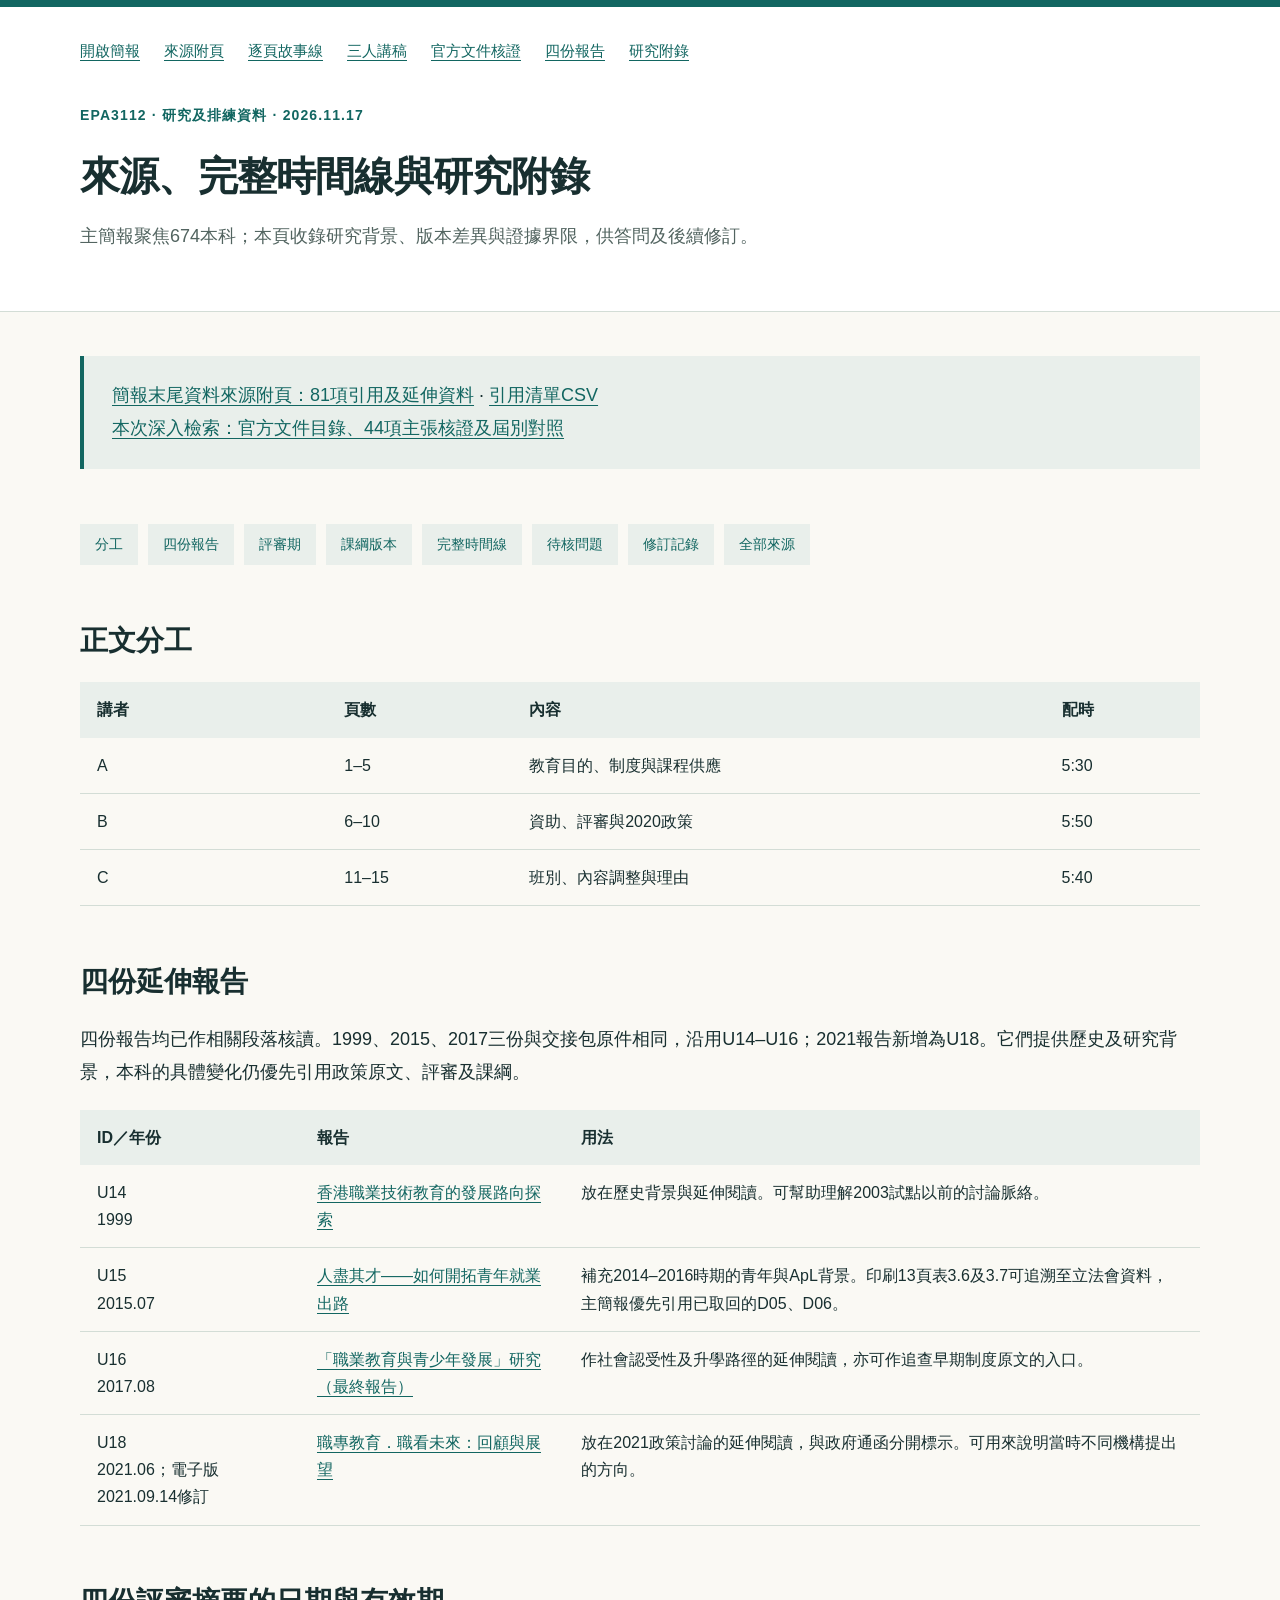
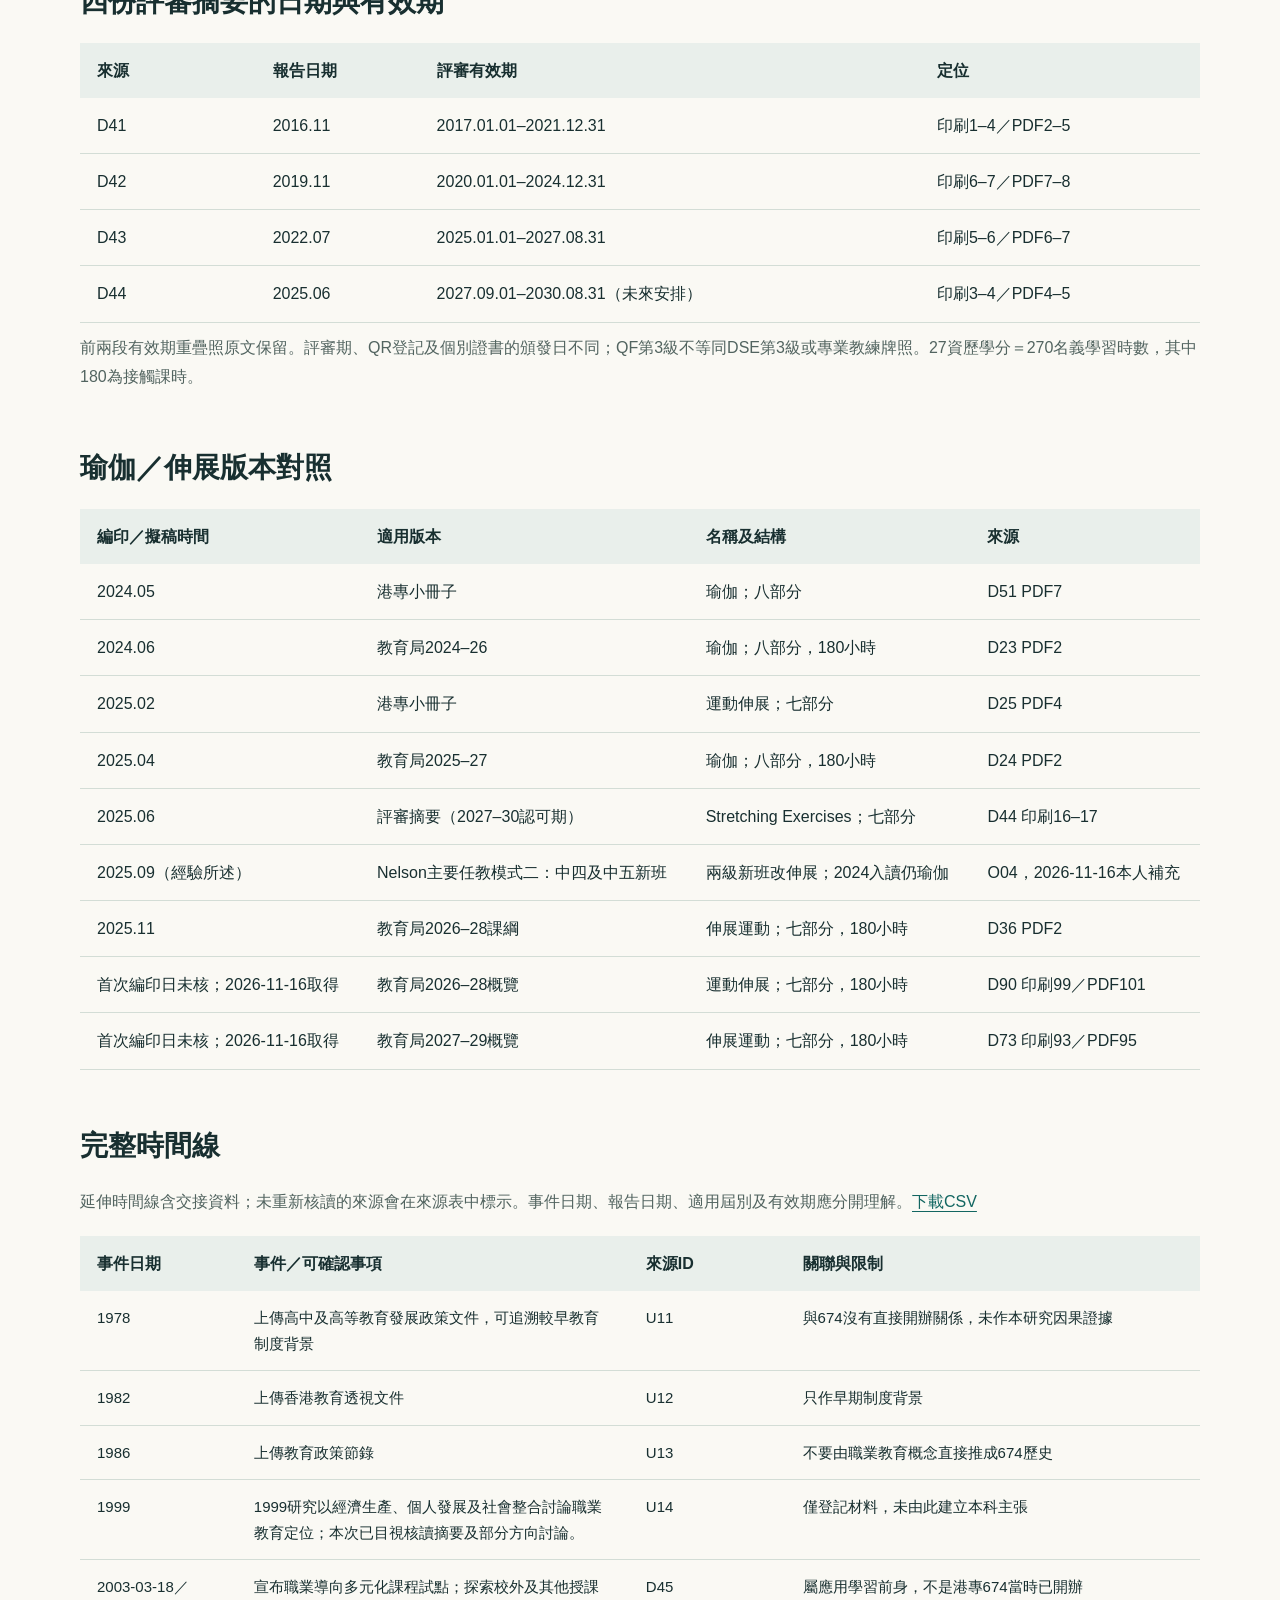
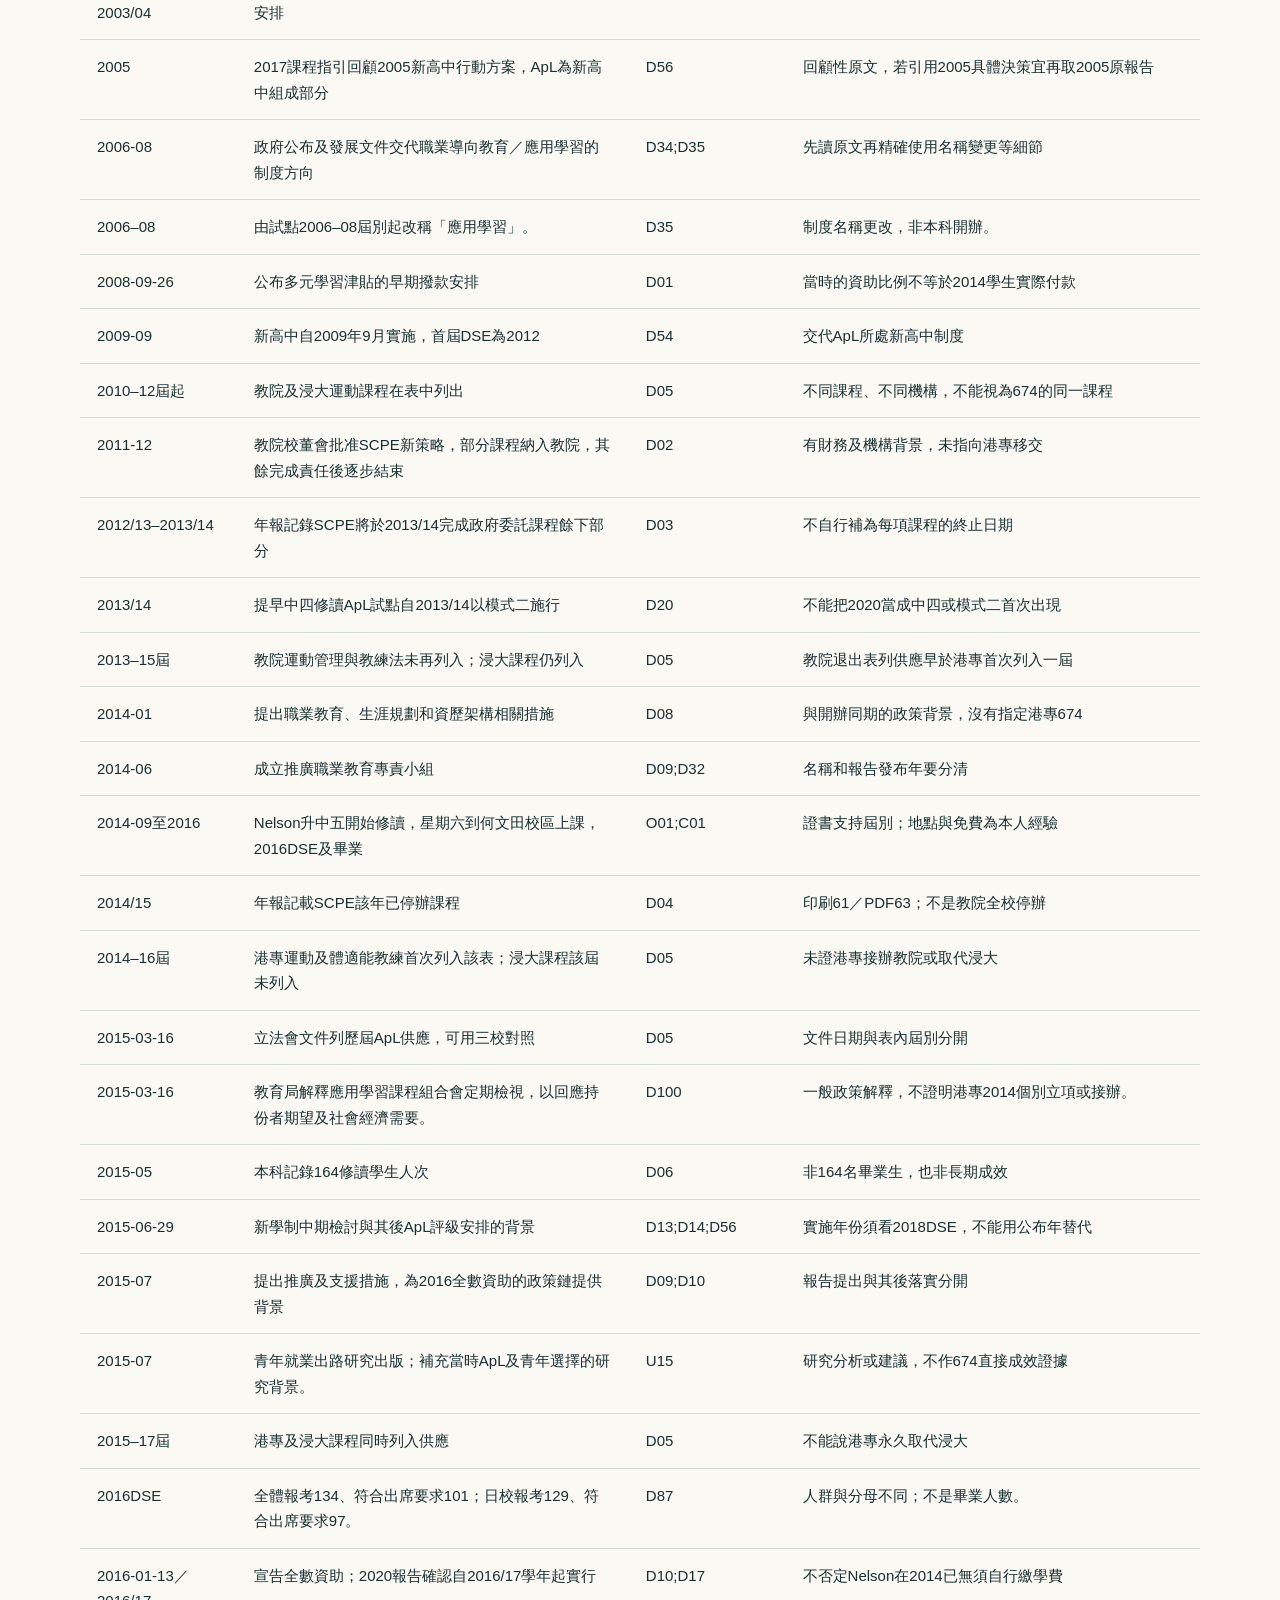
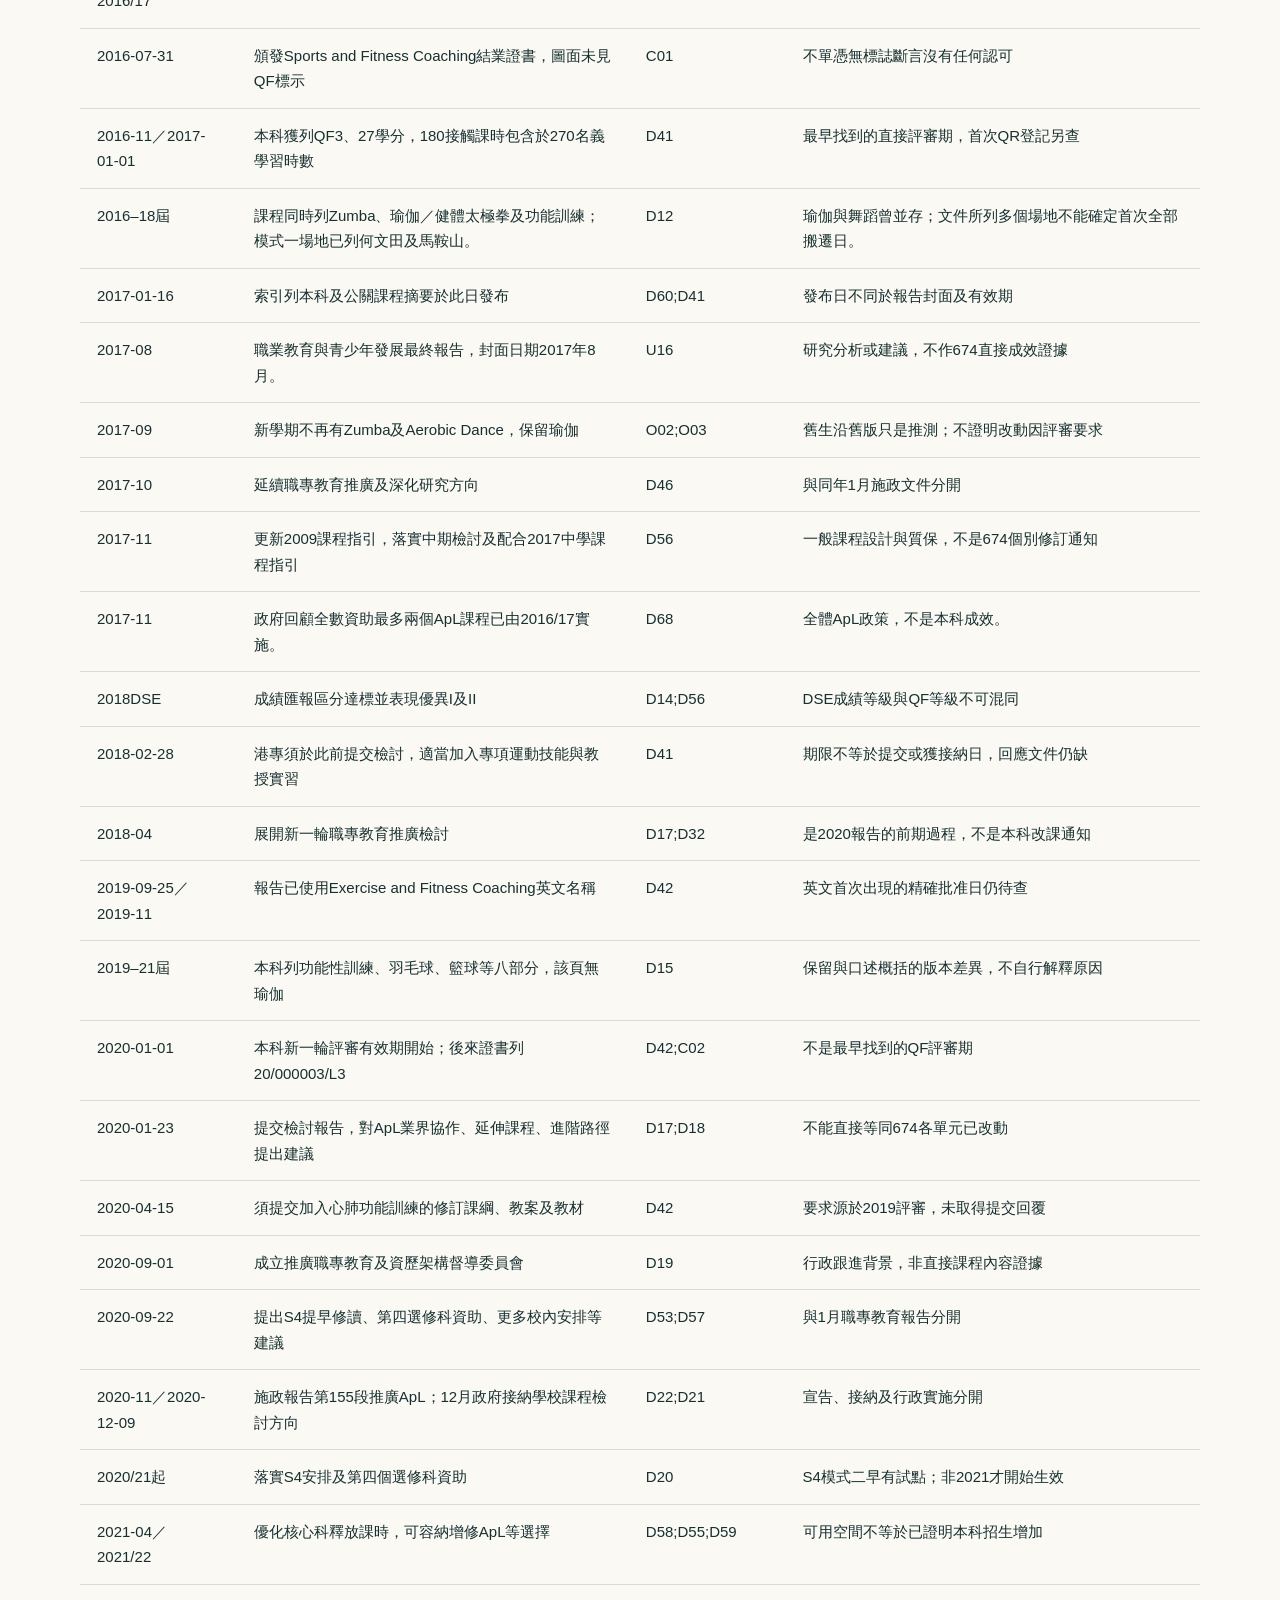
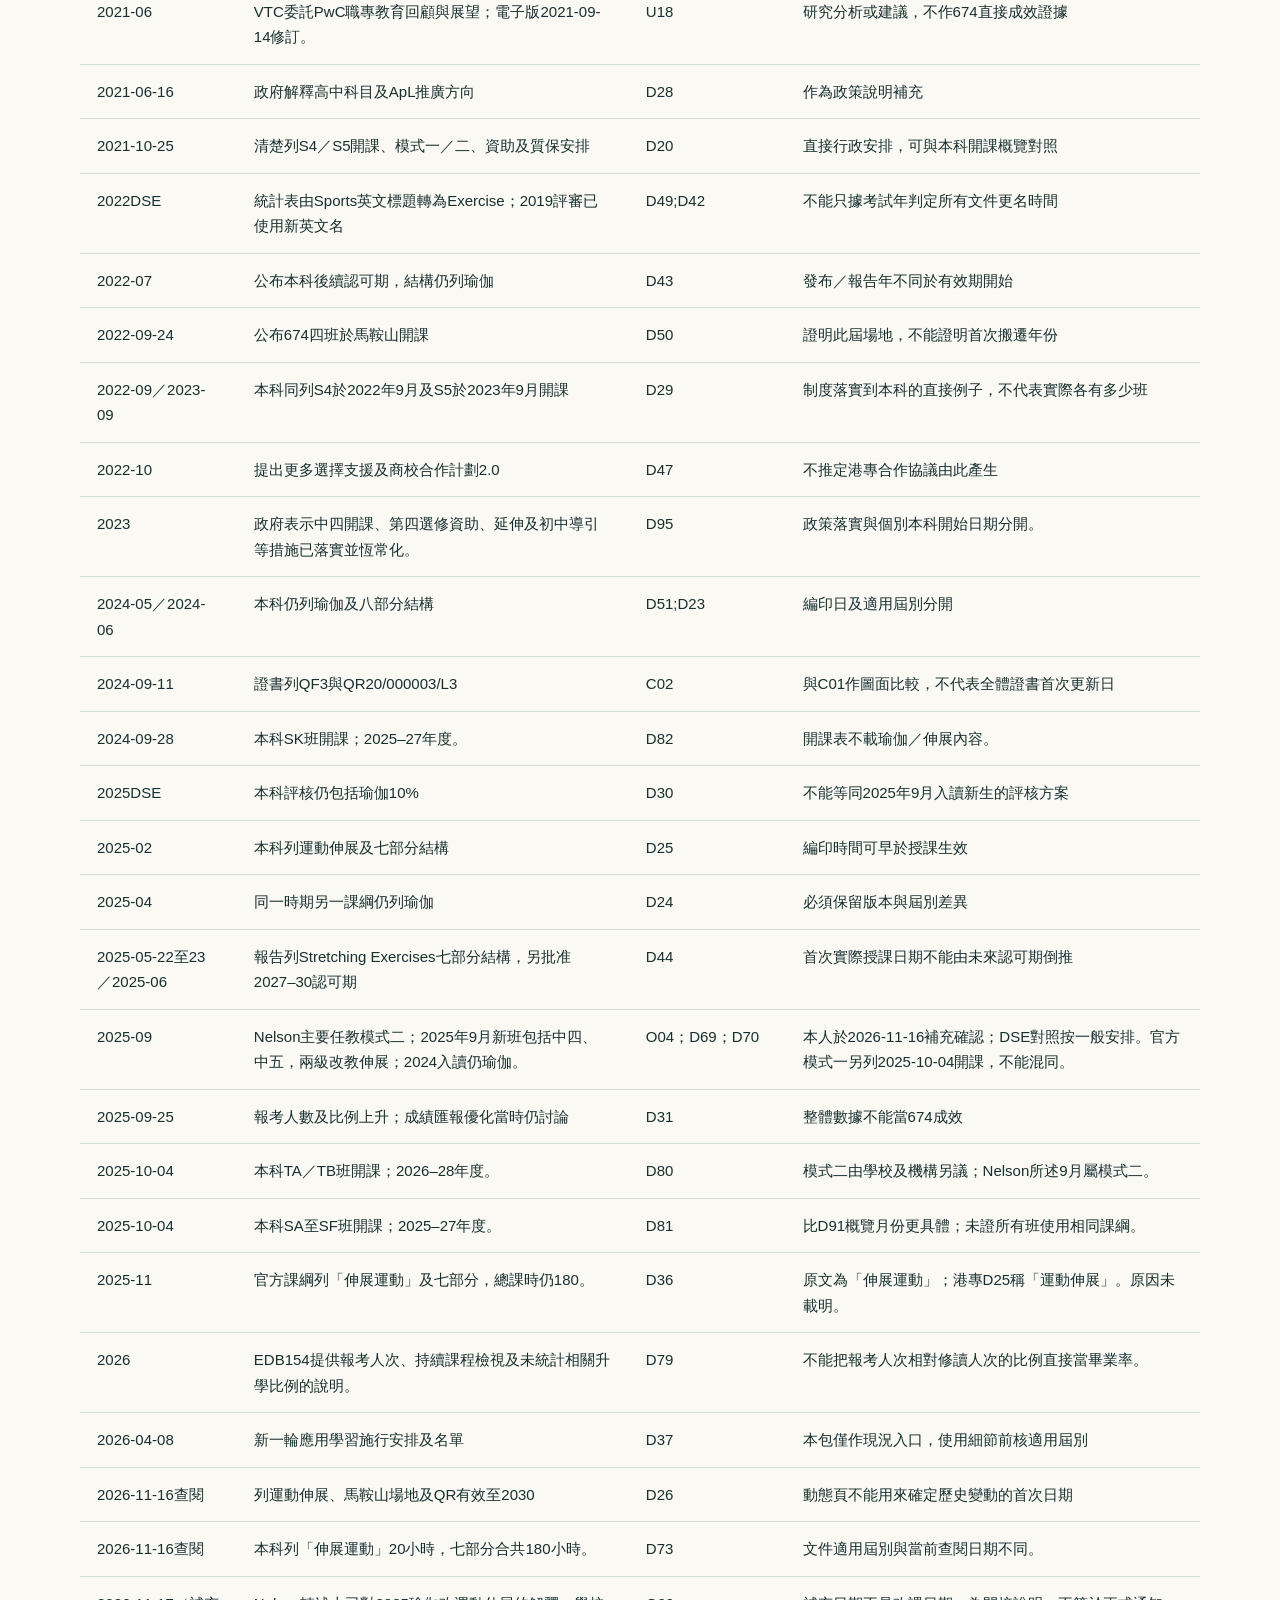
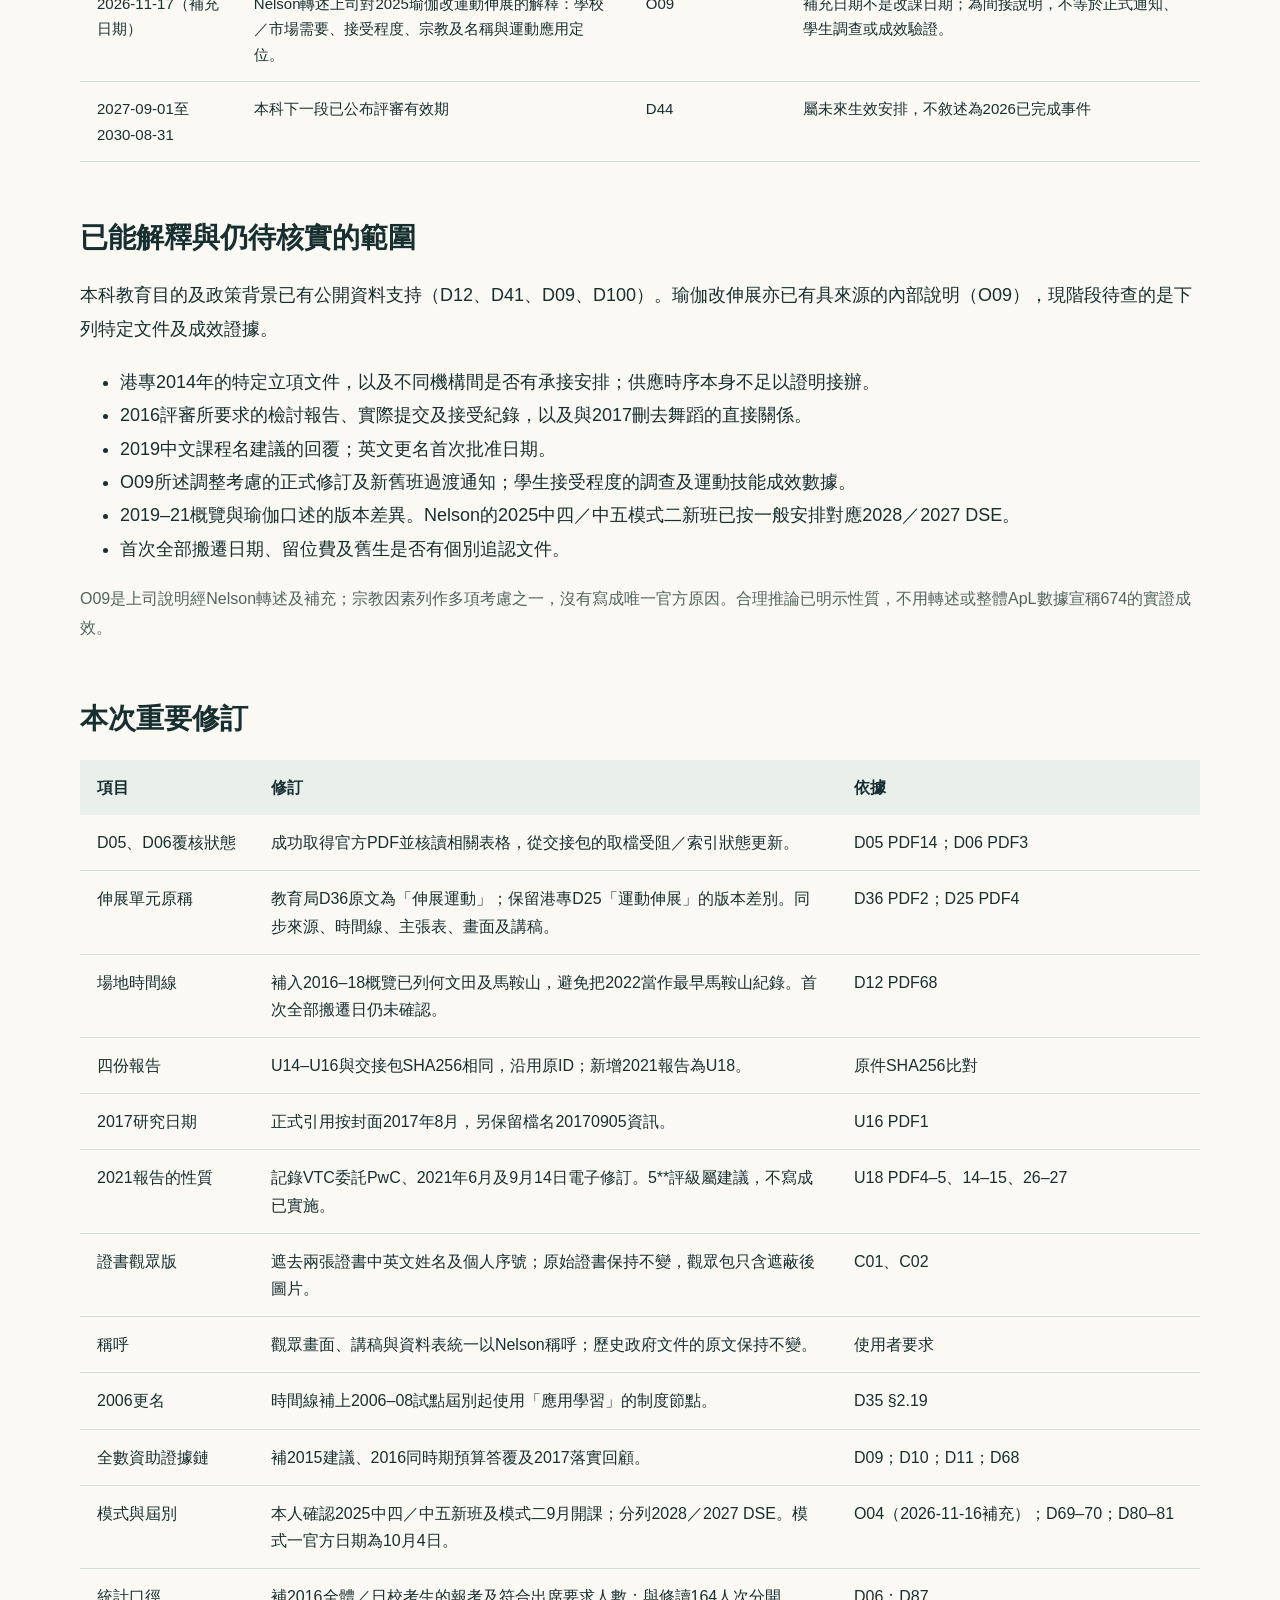
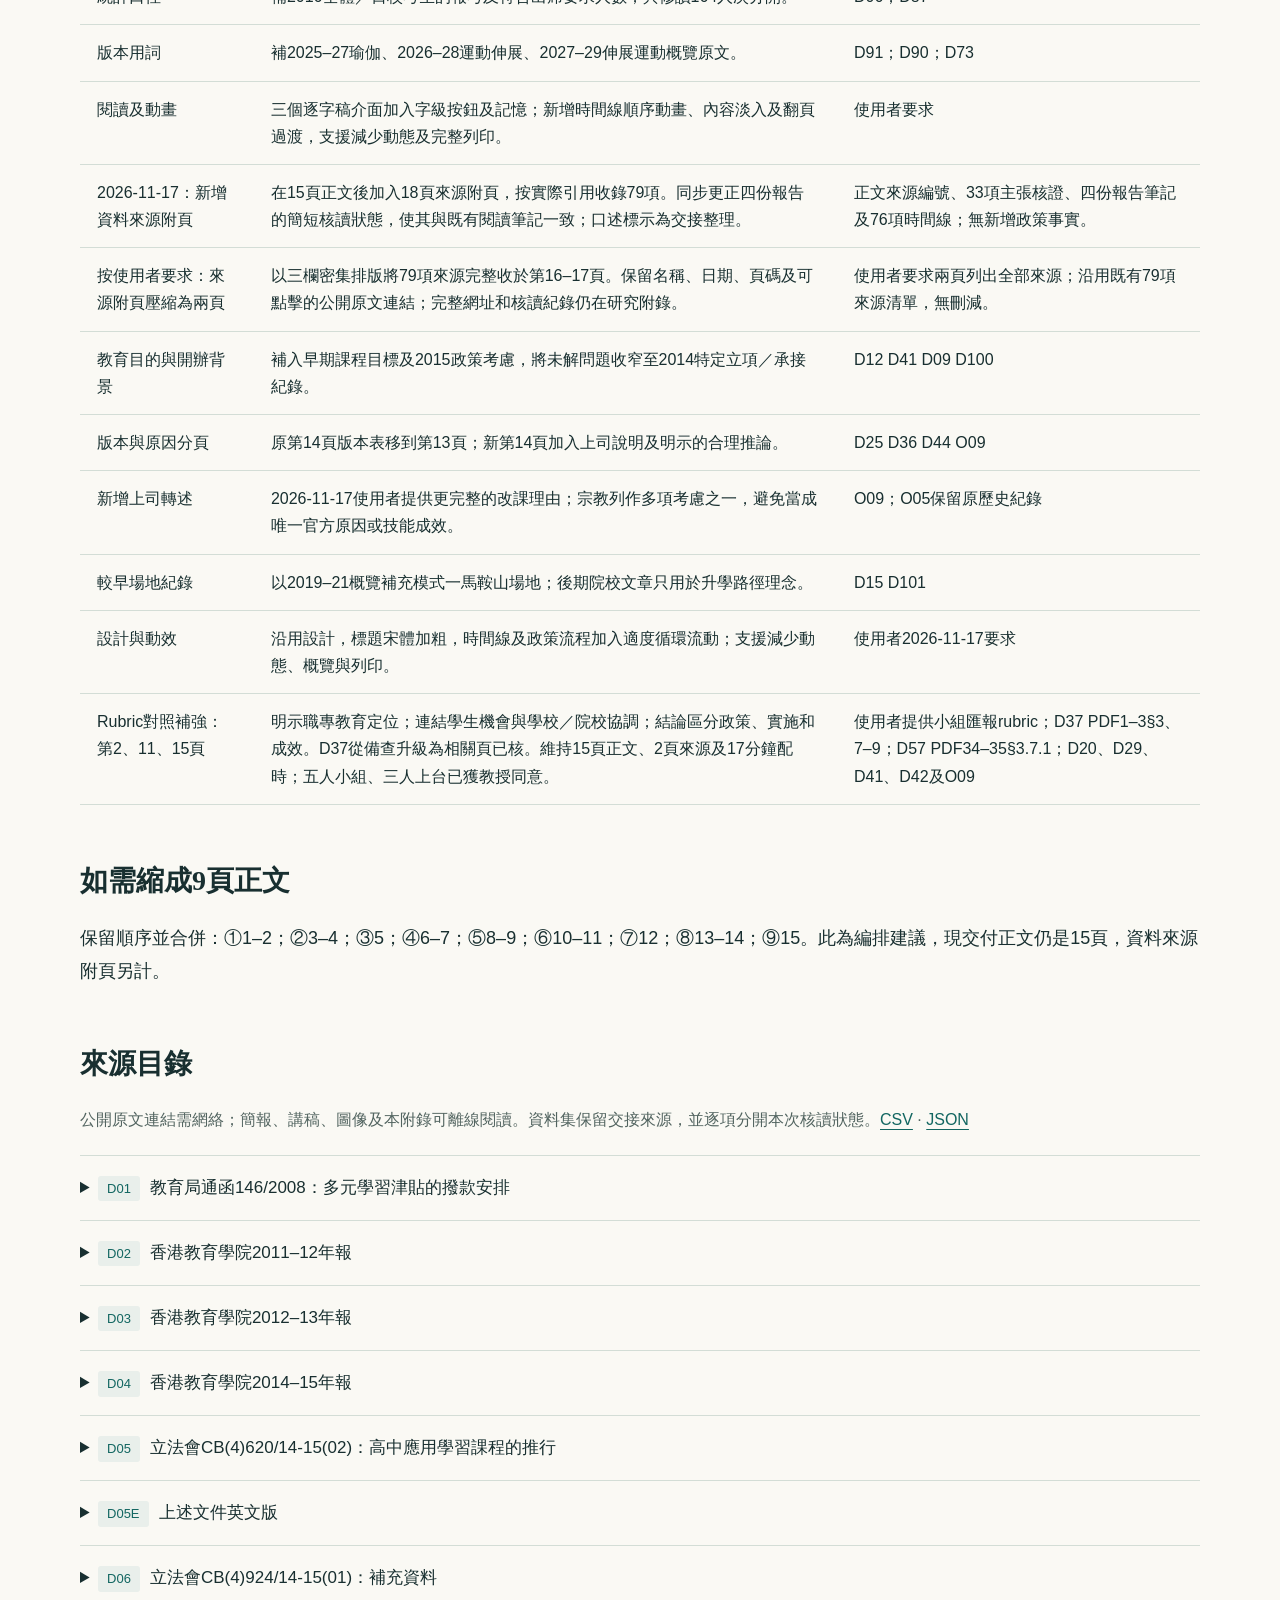
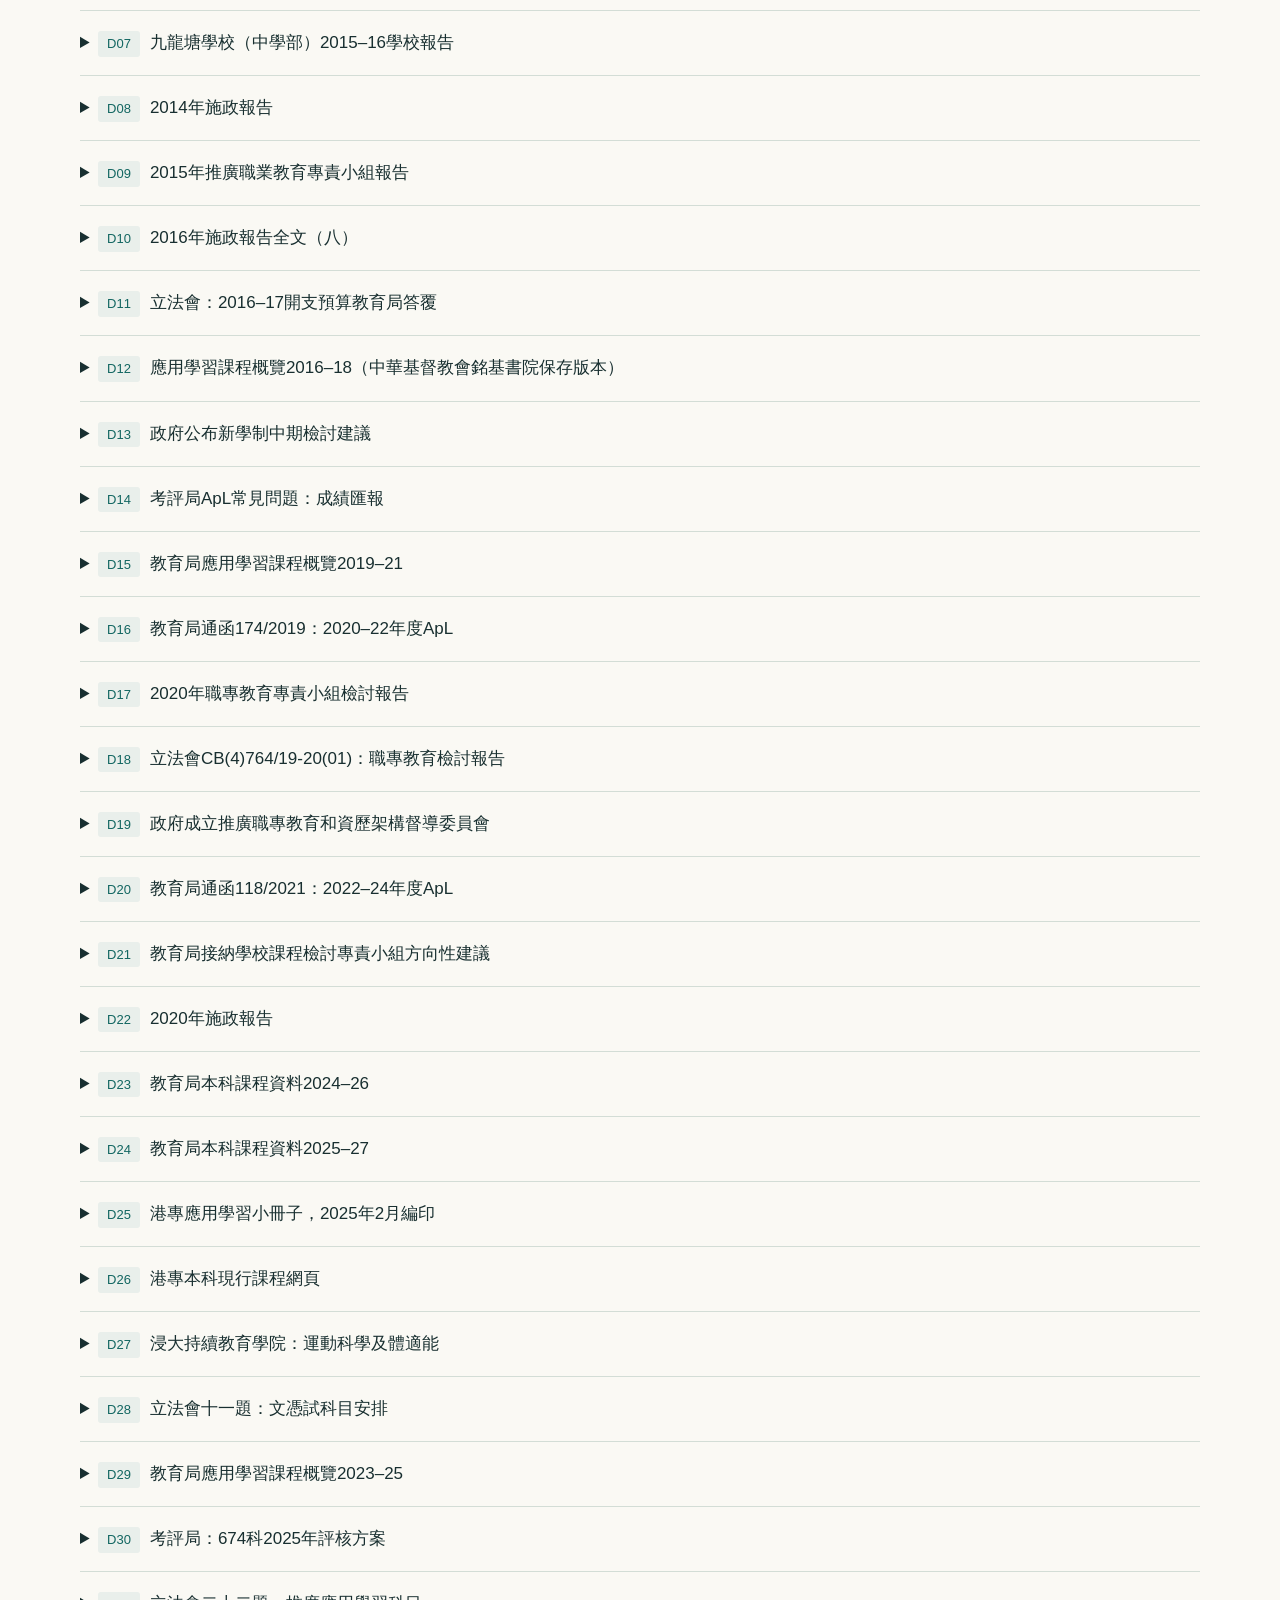
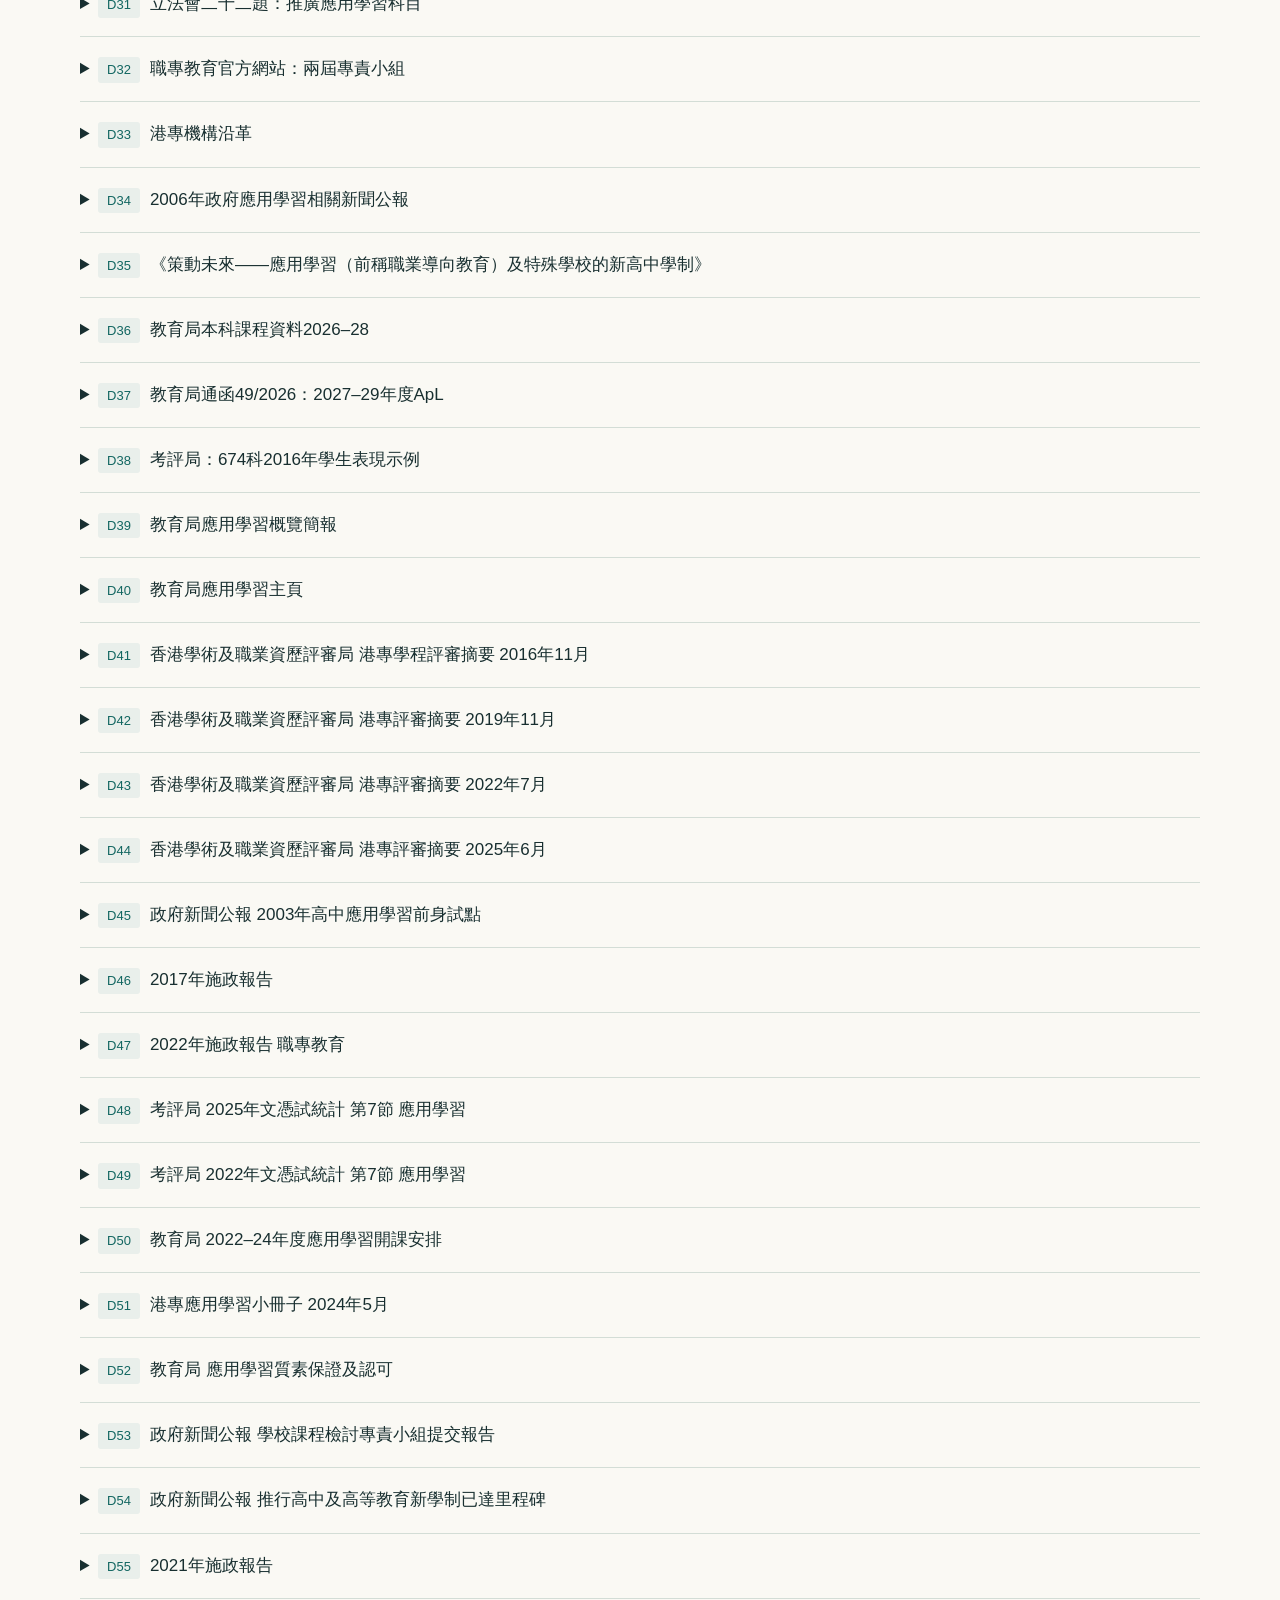
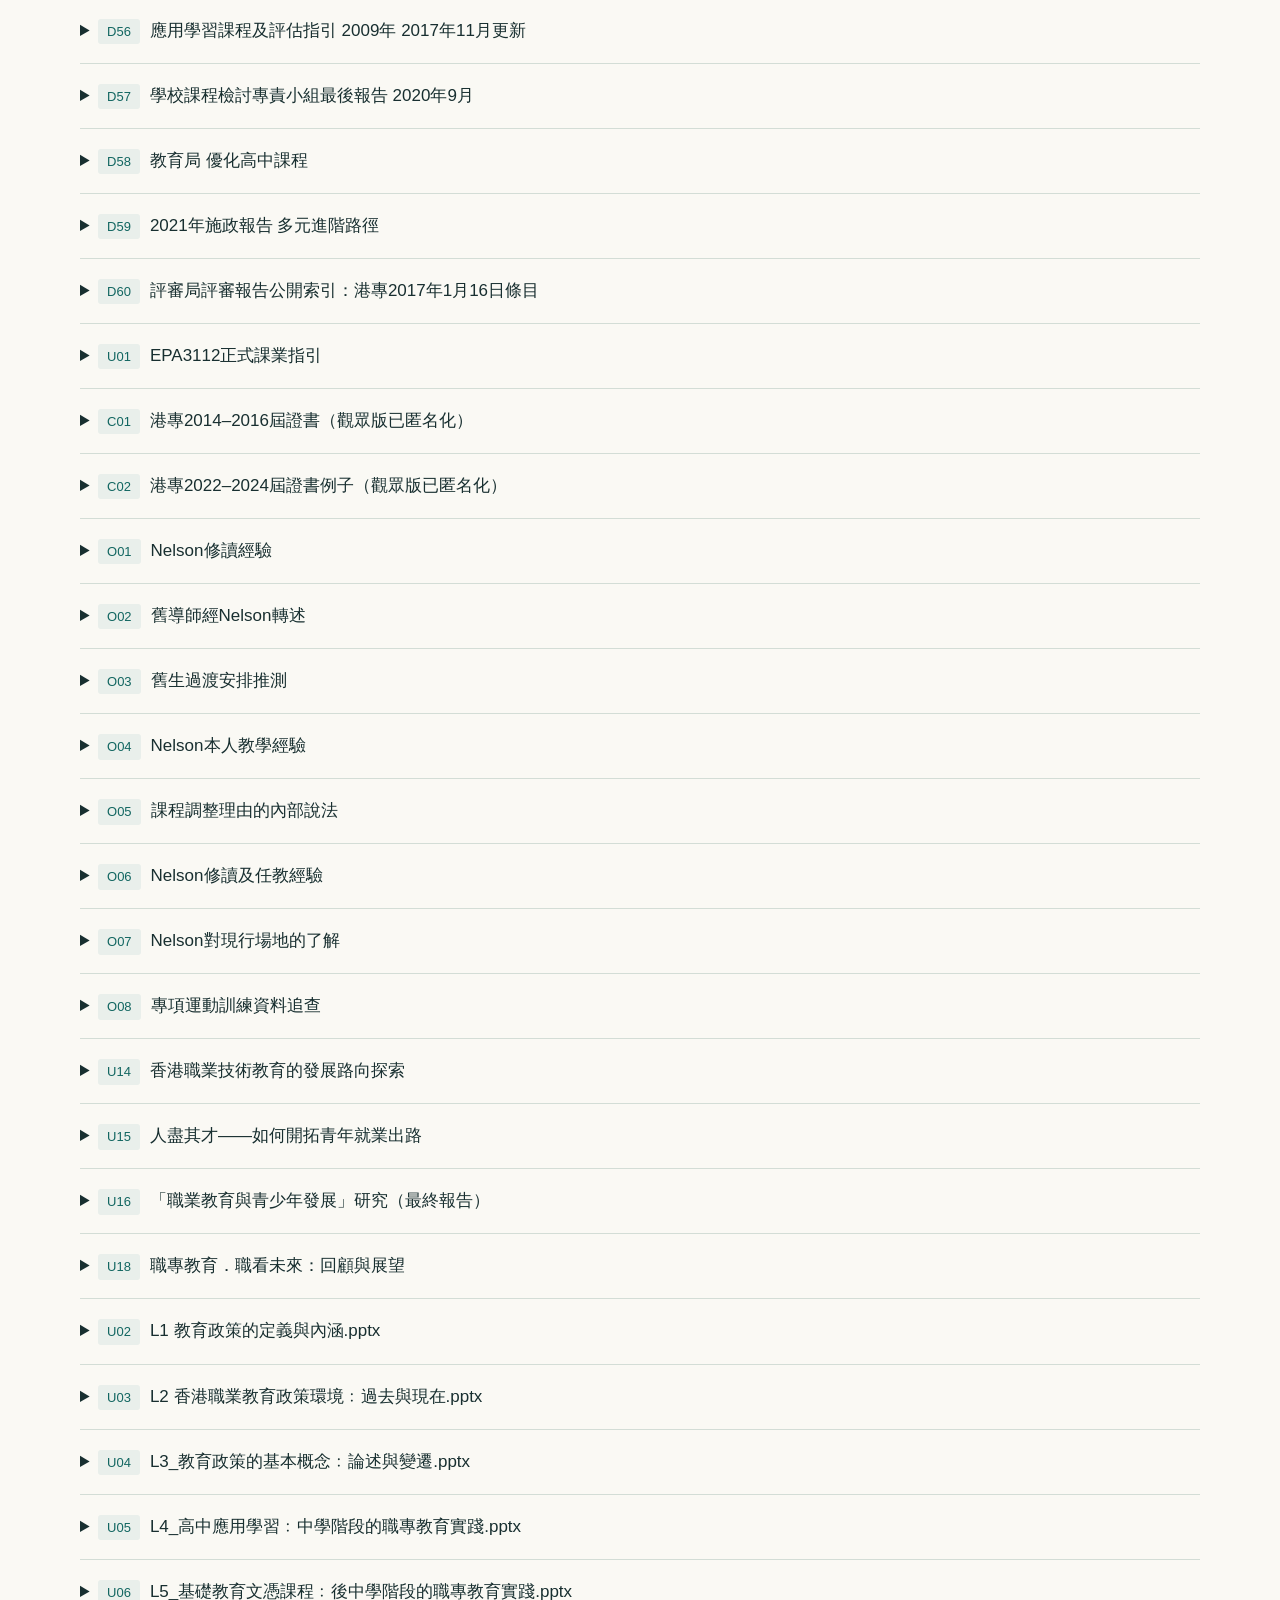
==== commit 4ae86060: "更新Rubric" ====
--- a/appendix.html
+++ b/appendix.html
@@ -1 +1 @@
-<!DOCTYPE html><html lang="zh-Hant"><head><meta charset="utf-8"><meta name="viewport" content="width=device-width,initial-scale=1"><title>來源、完整時間線與研究附錄｜EPA3112</title><link rel="stylesheet" href="reader.css"><link rel="stylesheet" href="heading-font.css"></head><body><header><nav><a href="index.html">開啟簡報</a><a href="index.html#/16">來源附頁</a><a href="storyline.html">逐頁故事線</a><a href="speaker-notes.html">三人講稿</a><a href="official-research.html">官方文件核證</a><a href="report-review.html">四份報告</a><a href="appendix.html">研究附錄</a></nav><p class="eyebrow">EPA3112 · 研究及排練資料 · 2026.11.17</p><h1>來源、完整時間線與研究附錄</h1><p class="intro">主簡報聚焦674本科；本頁收錄研究背景、版本差異與證據界限，供答問及後續修訂。</p></header><main><section class="callout"><a href="index.html#/16">簡報末尾資料來源附頁：81項引用及延伸資料</a> · <a href="data/bibliography.csv">引用清單CSV</a><br><a href="official-research.html">本次深入檢索：官方文件目錄、41項主張核證及屆別對照</a></section><section><div class="mini-toc"><a href="#timing">分工</a><a href="#readings">四份報告</a><a href="#accreditation">評審期</a><a href="#versions">課綱版本</a><a href="#timeline">完整時間線</a><a href="#limits">待核問題</a><a href="#changes">修訂記錄</a><a href="#sources">全部來源</a></div></section><section id="timing"><h2>正文分工</h2><table><thead><tr><th>講者</th><th>頁數</th><th>內容</th><th>配時</th></tr></thead><tbody><tr><td>A</td><td>1–5</td><td>教育目的、制度與課程供應</td><td>5:30</td></tr><tr><td>B</td><td>6–10</td><td>資助、評審與2020政策</td><td>5:50</td></tr><tr><td>C</td><td>11–15</td><td>班別、內容調整與理由</td><td>5:40</td></tr></tbody></table></section><section id="readings"><h2>四份延伸報告</h2><p>四份報告均已作相關段落核讀。1999、2015、2017三份與交接包原件相同，沿用U14–U16；2021報告新增為U18。它們提供歷史及研究背景，本科的具體變化仍優先引用政策原文、評審及課綱。</p><div class="table-wrap"><table class=""><thead><tr><th>ID／年份</th><th>報告</th><th>用法</th></tr></thead><tbody><tr><td>U14<br>1999</td><td><a href="report-review.html#report-U14">香港職業技術教育的發展路向探索</a></td><td>放在歷史背景與延伸閱讀。可幫助理解2003試點以前的討論脈絡。</td></tr><tr><td>U15<br>2015.07</td><td><a href="report-review.html#report-U15">人盡其才——如何開拓青年就業出路</a></td><td>補充2014–2016時期的青年與ApL背景。印刷13頁表3.6及3.7可追溯至立法會資料，主簡報優先引用已取回的D05、D06。</td></tr><tr><td>U16<br>2017.08</td><td><a href="report-review.html#report-U16">「職業教育與青少年發展」研究（最終報告）</a></td><td>作社會認受性及升學路徑的延伸閱讀，亦可作追查早期制度原文的入口。</td></tr><tr><td>U18<br>2021.06；電子版2021.09.14修訂</td><td><a href="report-review.html#report-U18">職專教育．職看未來：回顧與展望</a></td><td>放在2021政策討論的延伸閱讀，與政府通函分開標示。可用來說明當時不同機構提出的方向。</td></tr></tbody></table></div></section><section id="accreditation"><h2>四份評審摘要的日期與有效期</h2><div class="table-wrap"><table class=""><thead><tr><th>來源</th><th>報告日期</th><th>評審有效期</th><th>定位</th></tr></thead><tbody><tr><td>D41</td><td>2016.11</td><td>2017.01.01–2021.12.31</td><td>印刷1–4／PDF2–5</td></tr><tr><td>D42</td><td>2019.11</td><td>2020.01.01–2024.12.31</td><td>印刷6–7／PDF7–8</td></tr><tr><td>D43</td><td>2022.07</td><td>2025.01.01–2027.08.31</td><td>印刷5–6／PDF6–7</td></tr><tr><td>D44</td><td>2025.06</td><td>2027.09.01–2030.08.31（未來安排）</td><td>印刷3–4／PDF4–5</td></tr></tbody></table></div><p class="meta">前兩段有效期重疊照原文保留。評審期、QR登記及個別證書的頒發日不同；QF第3級不等同DSE第3級或專業教練牌照。27資歷學分＝270名義學習時數，其中180為接觸課時。</p></section><section id="versions"><h2>瑜伽／伸展版本對照</h2><div class="table-wrap"><table class=""><thead><tr><th>編印／擬稿時間</th><th>適用版本</th><th>名稱及結構</th><th>來源</th></tr></thead><tbody><tr><td>2024.05</td><td>港專小冊子</td><td>瑜伽；八部分</td><td>D51 PDF7</td></tr><tr><td>2024.06</td><td>教育局2024–26</td><td>瑜伽；八部分，180小時</td><td>D23 PDF2</td></tr><tr><td>2025.02</td><td>港專小冊子</td><td>運動伸展；七部分</td><td>D25 PDF4</td></tr><tr><td>2025.04</td><td>教育局2025–27</td><td>瑜伽；八部分，180小時</td><td>D24 PDF2</td></tr><tr><td>2025.06</td><td>評審摘要（2027–30認可期）</td><td>Stretching Exercises；七部分</td><td>D44 印刷16–17</td></tr><tr><td>2025.09（經驗所述）</td><td>Nelson主要任教模式二：中四及中五新班</td><td>兩級新班改伸展；2024入讀仍瑜伽</td><td>O04，2026-11-16本人補充</td></tr><tr><td>2025.11</td><td>教育局2026–28課綱</td><td>伸展運動；七部分，180小時</td><td>D36 PDF2</td></tr><tr><td>首次編印日未核；2026-11-16取得</td><td>教育局2026–28概覽</td><td>運動伸展；七部分，180小時</td><td>D90 印刷99／PDF101</td></tr><tr><td>首次編印日未核；2026-11-16取得</td><td>教育局2027–29概覽</td><td>伸展運動；七部分，180小時</td><td>D73 印刷93／PDF95</td></tr></tbody></table></div></section><section id="timeline"><h2>完整時間線</h2><p class="meta">延伸時間線含交接資料；未重新核讀的來源會在來源表中標示。事件日期、報告日期、適用屆別及有效期應分開理解。<a href="data/timeline.csv">下載CSV</a></p><div class="table-wrap"><table class="timeline"><thead><tr><th>事件日期</th><th>事件／可確認事項</th><th>來源ID</th><th>關聯與限制</th></tr></thead><tbody><tr><td>1978</td><td>上傳高中及高等教育發展政策文件，可追溯較早教育制度背景</td><td>U11</td><td>與674沒有直接開辦關係，未作本研究因果證據</td></tr><tr><td>1982</td><td>上傳香港教育透視文件</td><td>U12</td><td>只作早期制度背景</td></tr><tr><td>1986</td><td>上傳教育政策節錄</td><td>U13</td><td>不要由職業教育概念直接推成674歷史</td></tr><tr><td>1999</td><td>1999研究以經濟生產、個人發展及社會整合討論職業教育定位；本次已目視核讀摘要及部分方向討論。</td><td>U14</td><td>僅登記材料，未由此建立本科主張</td></tr><tr><td>2003-03-18／2003/04</td><td>宣布職業導向多元化課程試點；探索校外及其他授課安排</td><td>D45</td><td>屬應用學習前身，不是港專674當時已開辦</td></tr><tr><td>2005</td><td>2017課程指引回顧2005新高中行動方案，ApL為新高中組成部分</td><td>D56</td><td>回顧性原文，若引用2005具體決策宜再取2005原報告</td></tr><tr><td>2006-08</td><td>政府公布及發展文件交代職業導向教育／應用學習的制度方向</td><td>D34;D35</td><td>先讀原文再精確使用名稱變更等細節</td></tr><tr><td>2006–08</td><td>由試點2006–08屆別起改稱「應用學習」。</td><td>D35</td><td>制度名稱更改，非本科開辦。</td></tr><tr><td>2008-09-26</td><td>公布多元學習津貼的早期撥款安排</td><td>D01</td><td>當時的資助比例不等於2014學生實際付款</td></tr><tr><td>2009-09</td><td>新高中自2009年9月實施，首屆DSE為2012</td><td>D54</td><td>交代ApL所處新高中制度</td></tr><tr><td>2010–12屆起</td><td>教院及浸大運動課程在表中列出</td><td>D05</td><td>不同課程、不同機構，不能視為674的同一課程</td></tr><tr><td>2011-12</td><td>教院校董會批准SCPE新策略，部分課程納入教院，其餘完成責任後逐步結束</td><td>D02</td><td>有財務及機構背景，未指向港專移交</td></tr><tr><td>2012/13–2013/14</td><td>年報記錄SCPE將於2013/14完成政府委託課程餘下部分</td><td>D03</td><td>不自行補為每項課程的終止日期</td></tr><tr><td>2013/14</td><td>提早中四修讀ApL試點自2013/14以模式二施行</td><td>D20</td><td>不能把2020當成中四或模式二首次出現</td></tr><tr><td>2013–15屆</td><td>教院運動管理與教練法未再列入；浸大課程仍列入</td><td>D05</td><td>教院退出表列供應早於港專首次列入一屆</td></tr><tr><td>2014-01</td><td>提出職業教育、生涯規劃和資歷架構相關措施</td><td>D08</td><td>與開辦同期的政策背景，沒有指定港專674</td></tr><tr><td>2014-06</td><td>成立推廣職業教育專責小組</td><td>D09;D32</td><td>名稱和報告發布年要分清</td></tr><tr><td>2014-09至2016</td><td>Nelson升中五開始修讀，星期六到何文田校區上課，2016DSE及畢業</td><td>O01;C01</td><td>證書支持屆別；地點與免費為本人經驗</td></tr><tr><td>2014/15</td><td>年報記載SCPE該年已停辦課程</td><td>D04</td><td>印刷61／PDF63；不是教院全校停辦</td></tr><tr><td>2014–16屆</td><td>港專運動及體適能教練首次列入該表；浸大課程該屆未列入</td><td>D05</td><td>未證港專接辦教院或取代浸大</td></tr><tr><td>2015-03-16</td><td>立法會文件列歷屆ApL供應，可用三校對照</td><td>D05</td><td>文件日期與表內屆別分開</td></tr><tr><td>2015-03-16</td><td>教育局解釋應用學習課程組合會定期檢視，以回應持份者期望及社會經濟需要。</td><td>D100</td><td>一般政策解釋，不證明港專2014個別立項或接辦。</td></tr><tr><td>2015-05</td><td>本科記錄164修讀學生人次</td><td>D06</td><td>非164名畢業生，也非長期成效</td></tr><tr><td>2015-06-29</td><td>新學制中期檢討與其後ApL評級安排的背景</td><td>D13;D14;D56</td><td>實施年份須看2018DSE，不能用公布年替代</td></tr><tr><td>2015-07</td><td>提出推廣及支援措施，為2016全數資助的政策鏈提供背景</td><td>D09;D10</td><td>報告提出與其後落實分開</td></tr><tr><td>2015-07</td><td>青年就業出路研究出版；補充當時ApL及青年選擇的研究背景。</td><td>U15</td><td>研究分析或建議，不作674直接成效證據</td></tr><tr><td>2015–17屆</td><td>港專及浸大課程同時列入供應</td><td>D05</td><td>不能說港專永久取代浸大</td></tr><tr><td>2016DSE</td><td>全體報考134、符合出席要求101；日校報考129、符合出席要求97。</td><td>D87</td><td>人群與分母不同；不是畢業人數。</td></tr><tr><td>2016-01-13／2016/17</td><td>宣告全數資助；2020報告確認自2016/17學年起實行</td><td>D10;D17</td><td>不否定Nelson在2014已無須自行繳學費</td></tr><tr><td>2016-07-31</td><td>頒發Sports and Fitness Coaching結業證書，圖面未見QF標示</td><td>C01</td><td>不單憑無標誌斷言沒有任何認可</td></tr><tr><td>2016-11／2017-01-01</td><td>本科獲列QF3、27學分，180接觸課時包含於270名義學習時數</td><td>D41</td><td>最早找到的直接評審期，首次QR登記另查</td></tr><tr><td>2016–18屆</td><td>課程同時列Zumba、瑜伽／健體太極拳及功能訓練；模式一場地已列何文田及馬鞍山。</td><td>D12</td><td>瑜伽與舞蹈曾並存；文件所列多個場地不能確定首次全部搬遷日。</td></tr><tr><td>2017-01-16</td><td>索引列本科及公關課程摘要於此日發布</td><td>D60;D41</td><td>發布日不同於報告封面及有效期</td></tr><tr><td>2017-08</td><td>職業教育與青少年發展最終報告，封面日期2017年8月。</td><td>U16</td><td>研究分析或建議，不作674直接成效證據</td></tr><tr><td>2017-09</td><td>新學期不再有Zumba及Aerobic Dance，保留瑜伽</td><td>O02;O03</td><td>舊生沿舊版只是推測；不證明改動因評審要求</td></tr><tr><td>2017-10</td><td>延續職專教育推廣及深化研究方向</td><td>D46</td><td>與同年1月施政文件分開</td></tr><tr><td>2017-11</td><td>更新2009課程指引，落實中期檢討及配合2017中學課程指引</td><td>D56</td><td>一般課程設計與質保，不是674個別修訂通知</td></tr><tr><td>2017-11</td><td>政府回顧全數資助最多兩個ApL課程已由2016/17實施。</td><td>D68</td><td>全體ApL政策，不是本科成效。</td></tr><tr><td>2018DSE</td><td>成績匯報區分達標並表現優異I及II</td><td>D14;D56</td><td>DSE成績等級與QF等級不可混同</td></tr><tr><td>2018-02-28</td><td>港專須於此前提交檢討，適當加入專項運動技能與教授實習</td><td>D41</td><td>期限不等於提交或獲接納日，回應文件仍缺</td></tr><tr><td>2018-04</td><td>展開新一輪職專教育推廣檢討</td><td>D17;D32</td><td>是2020報告的前期過程，不是本科改課通知</td></tr><tr><td>2019-09-25／2019-11</td><td>報告已使用Exercise and Fitness Coaching英文名稱</td><td>D42</td><td>英文首次出現的精確批准日仍待查</td></tr><tr><td>2019–21屆</td><td>本科列功能性訓練、羽毛球、籃球等八部分，該頁無瑜伽</td><td>D15</td><td>保留與口述概括的版本差異，不自行解釋原因</td></tr><tr><td>2020-01-01</td><td>本科新一輪評審有效期開始；後來證書列20/000003/L3</td><td>D42;C02</td><td>不是最早找到的QF評審期</td></tr><tr><td>2020-01-23</td><td>提交檢討報告，對ApL業界協作、延伸課程、進階路徑提出建議</td><td>D17;D18</td><td>不能直接等同674各單元已改動</td></tr><tr><td>2020-04-15</td><td>須提交加入心肺功能訓練的修訂課綱、教案及教材</td><td>D42</td><td>要求源於2019評審，未取得提交回覆</td></tr><tr><td>2020-09-01</td><td>成立推廣職專教育及資歷架構督導委員會</td><td>D19</td><td>行政跟進背景，非直接課程內容證據</td></tr><tr><td>2020-09-22</td><td>提出S4提早修讀、第四選修科資助、更多校內安排等建議</td><td>D53;D57</td><td>與1月職專教育報告分開</td></tr><tr><td>2020-11／2020-12-09</td><td>施政報告第155段推廣ApL；12月政府接納學校課程檢討方向</td><td>D22;D21</td><td>宣告、接納及行政實施分開</td></tr><tr><td>2020/21起</td><td>落實S4安排及第四個選修科資助</td><td>D20</td><td>S4模式二早有試點；非2021才開始生效</td></tr><tr><td>2021-04／2021/22</td><td>優化核心科釋放課時，可容納增修ApL等選擇</td><td>D58;D55;D59</td><td>可用空間不等於已證明本科招生增加</td></tr><tr><td>2021-06</td><td>VTC委託PwC職專教育回顧與展望；電子版2021-09-14修訂。</td><td>U18</td><td>研究分析或建議，不作674直接成效證據</td></tr><tr><td>2021-06-16</td><td>政府解釋高中科目及ApL推廣方向</td><td>D28</td><td>作為政策說明補充</td></tr><tr><td>2021-10-25</td><td>清楚列S4／S5開課、模式一／二、資助及質保安排</td><td>D20</td><td>直接行政安排，可與本科開課概覽對照</td></tr><tr><td>2022DSE</td><td>統計表由Sports英文標題轉為Exercise；2019評審已使用新英文名</td><td>D49;D42</td><td>不能只據考試年判定所有文件更名時間</td></tr><tr><td>2022-07</td><td>公布本科後續認可期，結構仍列瑜伽</td><td>D43</td><td>發布／報告年不同於有效期開始</td></tr><tr><td>2022-09-24</td><td>公布674四班於馬鞍山開課</td><td>D50</td><td>證明此屆場地，不能證明首次搬遷年份</td></tr><tr><td>2022-09／2023-09</td><td>本科同列S4於2022年9月及S5於2023年9月開課</td><td>D29</td><td>制度落實到本科的直接例子，不代表實際各有多少班</td></tr><tr><td>2022-10</td><td>提出更多選擇支援及商校合作計劃2.0</td><td>D47</td><td>不推定港專合作協議由此產生</td></tr><tr><td>2023</td><td>政府表示中四開課、第四選修資助、延伸及初中導引等措施已落實並恆常化。</td><td>D95</td><td>政策落實與個別本科開始日期分開。</td></tr><tr><td>2024-05／2024-06</td><td>本科仍列瑜伽及八部分結構</td><td>D51;D23</td><td>編印日及適用屆別分開</td></tr><tr><td>2024-09-11</td><td>證書列QF3與QR20/000003/L3</td><td>C02</td><td>與C01作圖面比較，不代表全體證書首次更新日</td></tr><tr><td>2024-09-28</td><td>本科SK班開課；2025–27年度。</td><td>D82</td><td>開課表不載瑜伽／伸展內容。</td></tr><tr><td>2025DSE</td><td>本科評核仍包括瑜伽10%</td><td>D30</td><td>不能等同2025年9月入讀新生的評核方案</td></tr><tr><td>2025-02</td><td>本科列運動伸展及七部分結構</td><td>D25</td><td>編印時間可早於授課生效</td></tr><tr><td>2025-04</td><td>同一時期另一課綱仍列瑜伽</td><td>D24</td><td>必須保留版本與屆別差異</td></tr><tr><td>2025-05-22至23／2025-06</td><td>報告列Stretching Exercises七部分結構，另批准2027–30認可期</td><td>D44</td><td>首次實際授課日期不能由未來認可期倒推</td></tr><tr><td>2025-09</td><td>Nelson主要任教模式二；2025年9月新班包括中四、中五，兩級改教伸展；2024入讀仍瑜伽。</td><td>O04；D69；D70</td><td>本人於2026-11-16補充確認；DSE對照按一般安排。官方模式一另列2025-10-04開課，不能混同。</td></tr><tr><td>2025-09-25</td><td>報考人數及比例上升；成績匯報優化當時仍討論</td><td>D31</td><td>整體數據不能當674成效</td></tr><tr><td>2025-10-04</td><td>本科TA／TB班開課；2026–28年度。</td><td>D80</td><td>模式二由學校及機構另議；Nelson所述9月屬模式二。</td></tr><tr><td>2025-10-04</td><td>本科SA至SF班開課；2025–27年度。</td><td>D81</td><td>比D91概覽月份更具體；未證所有班使用相同課綱。</td></tr><tr><td>2025-11</td><td>官方課綱列「伸展運動」及七部分，總課時仍180。</td><td>D36</td><td>原文為「伸展運動」；港專D25稱「運動伸展」。原因未載明。</td></tr><tr><td>2026</td><td>EDB154提供報考人次、持續課程檢視及未統計相關升學比例的說明。</td><td>D79</td><td>不能把報考人次相對修讀人次的比例直接當畢業率。</td></tr><tr><td>2026-04-08</td><td>新一輪應用學習施行安排及名單</td><td>D37</td><td>本包僅作現況入口，使用細節前核適用屆別</td></tr><tr><td>2026-11-16查閱</td><td>列運動伸展、馬鞍山場地及QR有效至2030</td><td>D26</td><td>動態頁不能用來確定歷史變動的首次日期</td></tr><tr><td>2026-11-16查閱</td><td>本科列「伸展運動」20小時，七部分合共180小時。</td><td>D73</td><td>文件適用屆別與當前查閱日期不同。</td></tr><tr><td>2026-11-17（補充日期）</td><td>Nelson轉述上司對2025瑜伽改運動伸展的解釋：學校／市場需要、接受程度、宗教及名稱與運動應用定位。</td><td>O09</td><td>補充日期不是改課日期；為間接說明，不等於正式通知、學生調查或成效驗證。</td></tr><tr><td>2027-09-01至2030-08-31</td><td>本科下一段已公布評審有效期</td><td>D44</td><td>屬未來生效安排，不敘述為2026已完成事件</td></tr></tbody></table></div></section><section id="limits"><h2>已能解釋與仍待核實的範圍</h2><p>本科教育目的及政策背景已有公開資料支持（D12、D41、D09、D100）。瑜伽改伸展亦已有具來源的內部說明（O09），現階段待查的是下列特定文件及成效證據。</p><ul><li>港專2014年的特定立項文件，以及不同機構間是否有承接安排；供應時序本身不足以證明接辦。</li><li>2016評審所要求的檢討報告、實際提交及接受紀錄，以及與2017刪去舞蹈的直接關係。</li><li>2019中文課程名建議的回覆；英文更名首次批准日期。</li><li>O09所述調整考慮的正式修訂及新舊班過渡通知；學生接受程度的調查及運動技能成效數據。</li><li>2019–21概覽與瑜伽口述的版本差異。Nelson的2025中四／中五模式二新班已按一般安排對應2028／2027 DSE。</li><li>首次全部搬遷日期、留位費及舊生是否有個別追認文件。</li></ul><p class="meta">O09是上司說明經Nelson轉述及補充；宗教因素列作多項考慮之一，沒有寫成唯一官方原因。合理推論已明示性質，不用轉述或整體ApL數據宣稱674的實證成效。</p></section><section id="changes"><h2>本次重要修訂</h2><div class="table-wrap"><table class=""><thead><tr><th>項目</th><th>修訂</th><th>依據</th></tr></thead><tbody><tr><td>D05、D06覆核狀態</td><td>成功取得官方PDF並核讀相關表格，從交接包的取檔受阻／索引狀態更新。</td><td>D05 PDF14；D06 PDF3</td></tr><tr><td>伸展單元原稱</td><td>教育局D36原文為「伸展運動」；保留港專D25「運動伸展」的版本差別。同步來源、時間線、主張表、畫面及講稿。</td><td>D36 PDF2；D25 PDF4</td></tr><tr><td>場地時間線</td><td>補入2016–18概覽已列何文田及馬鞍山，避免把2022當作最早馬鞍山紀錄。首次全部搬遷日仍未確認。</td><td>D12 PDF68</td></tr><tr><td>四份報告</td><td>U14–U16與交接包SHA256相同，沿用原ID；新增2021報告為U18。</td><td>原件SHA256比對</td></tr><tr><td>2017研究日期</td><td>正式引用按封面2017年8月，另保留檔名20170905資訊。</td><td>U16 PDF1</td></tr><tr><td>2021報告的性質</td><td>記錄VTC委託PwC、2021年6月及9月14日電子修訂。5**評級屬建議，不寫成已實施。</td><td>U18 PDF4–5、14–15、26–27</td></tr><tr><td>證書觀眾版</td><td>遮去兩張證書中英文姓名及個人序號；原始證書保持不變，觀眾包只含遮蔽後圖片。</td><td>C01、C02</td></tr><tr><td>稱呼</td><td>觀眾畫面、講稿與資料表統一以Nelson稱呼；歷史政府文件的原文保持不變。</td><td>使用者要求</td></tr><tr><td>2006更名</td><td>時間線補上2006–08試點屆別起使用「應用學習」的制度節點。</td><td>D35 §2.19</td></tr><tr><td>全數資助證據鏈</td><td>補2015建議、2016同時期預算答覆及2017落實回顧。</td><td>D09；D10；D11；D68</td></tr><tr><td>模式與屆別</td><td>本人確認2025中四／中五新班及模式二9月開課；分列2028／2027 DSE。模式一官方日期為10月4日。</td><td>O04（2026-11-16補充）；D69–70；D80–81</td></tr><tr><td>統計口徑</td><td>補2016全體／日校考生的報考及符合出席要求人數；與修讀164人次分開。</td><td>D06；D87</td></tr><tr><td>版本用詞</td><td>補2025–27瑜伽、2026–28運動伸展、2027–29伸展運動概覽原文。</td><td>D91；D90；D73</td></tr><tr><td>閱讀及動畫</td><td>三個逐字稿介面加入字級按鈕及記憶；新增時間線順序動畫、內容淡入及翻頁過渡，支援減少動態及完整列印。</td><td>使用者要求</td></tr><tr><td>2026-11-17：新增資料來源附頁</td><td>在15頁正文後加入18頁來源附頁，按實際引用收錄79項。同步更正四份報告的簡短核讀狀態，使其與既有閱讀筆記一致；口述標示為交接整理。</td><td>正文來源編號、33項主張核證、四份報告筆記及76項時間線；無新增政策事實。</td></tr><tr><td>按使用者要求：來源附頁壓縮為兩頁</td><td>以三欄密集排版將79項來源完整收於第16–17頁。保留名稱、日期、頁碼及可點擊的公開原文連結；完整網址和核讀紀錄仍在研究附錄。</td><td>使用者要求兩頁列出全部來源；沿用既有79項來源清單，無刪減。</td></tr><tr><td>教育目的與開辦背景</td><td>補入早期課程目標及2015政策考慮，將未解問題收窄至2014特定立項／承接紀錄。</td><td>D12 D41 D09 D100</td></tr><tr><td>版本與原因分頁</td><td>原第14頁版本表移到第13頁；新第14頁加入上司說明及明示的合理推論。</td><td>D25 D36 D44 O09</td></tr><tr><td>新增上司轉述</td><td>2026-11-17使用者提供更完整的改課理由；宗教列作多項考慮之一，避免當成唯一官方原因或技能成效。</td><td>O09；O05保留原歷史紀錄</td></tr><tr><td>較早場地紀錄</td><td>以2019–21概覽補充模式一馬鞍山場地；後期院校文章只用於升學路徑理念。</td><td>D15 D101</td></tr><tr><td>設計與動效</td><td>沿用設計，標題宋體加粗，時間線及政策流程加入適度循環流動；支援減少動態、概覽與列印。</td><td>使用者2026-11-17要求</td></tr></tbody></table></div></section><section><h2>如需縮成9頁正文</h2><p>保留順序並合併：①1–2；②3–4；③5；④6–7；⑤8–9；⑥10–11；⑦12；⑧13–14；⑨15。此為編排建議，現交付正文仍是15頁，資料來源附頁另計。</p></section><section id="sources"><h2>來源目錄</h2><p class="meta">公開原文連結需網絡；簡報、講稿、圖像及本附錄可離線閱讀。資料集保留交接來源，並逐項分開本次核讀狀態。<a href="data/sources.csv">CSV</a> · <a href="data/sources.json">JSON</a></p><details id="D01"><summary><span class="badge">D01</span>教育局通函146/2008：多元學習津貼的撥款安排</summary><dl><dt>日期／版本</dt><dd>2008-09-26</dd><dt>頁碼／段落</dt><dd>PDF 1–2，§2–6</dd><dt>可支持的內容</dt><dd>2009/10起多元學習津貼早期撥款安排</dd><dt>限制</dt><dd>當年比例及上限不能直接當作2014學生實付費用</dd><dt>本次核讀狀態</dt><dd>本次已核讀所列相關頁／欄位；不代表逐頁詳讀整份文件。</dd><dt>交接包原有狀態（與本次分開）</dt><dd>本輪已核相關頁／段落；不表示逐頁閱讀整份文件</dd></dl><a class="source-url" href="https://applications.edb.gov.hk/circular/upload/EDBCM/EDBCM08146C.pdf" target="_blank" rel="noopener noreferrer">https://applications.edb.gov.hk/circular/upload/EDBCM/EDBCM08146C.pdf</a></details><details id="D02"><summary><span class="badge">D02</span>香港教育學院2011–12年報</summary><dl><dt>日期／版本</dt><dd>2011–12年報；記述2011-12決策</dd><dt>頁碼／段落</dt><dd>印刷60／PDF62，司庫報告SCPE段落</dd><dt>可支持的內容</dt><dd>SCPE新營運策略及財務背景</dd><dt>限制</dt><dd>不是向港專移交674的協議</dd><dt>本次核讀狀態</dt><dd>本次已核讀所列相關頁／欄位；不代表逐頁詳讀整份文件。</dd><dt>交接包原有狀態（與本次分開）</dt><dd>本輪已核相關頁／段落；不表示逐頁閱讀整份文件</dd></dl><a class="source-url" href="https://www.eduhk.hk/ar/annual1112/pdf/HKIEd_Annual_Report_2011-2012.pdf" target="_blank" rel="noopener noreferrer">https://www.eduhk.hk/ar/annual1112/pdf/HKIEd_Annual_Report_2011-2012.pdf</a></details><details id="D03"><summary><span class="badge">D03</span>香港教育學院2012–13年報</summary><dl><dt>日期／版本</dt><dd>2012–13年報</dd><dt>頁碼／段落</dt><dd>印刷61／PDF64，SCPE段落</dd><dt>可支持的內容</dt><dd>2013/14完成委託課程餘下責任</dd><dt>限制</dt><dd>沒有逐一列明每個運動課程的停止日期</dd><dt>本次核讀狀態</dt><dd>本次已核讀所列相關頁／欄位；不代表逐頁詳讀整份文件。</dd><dt>交接包原有狀態（與本次分開）</dt><dd>本輪已核相關頁／段落；不表示逐頁閱讀整份文件</dd></dl><a class="source-url" href="https://www.eduhk.hk/ar/annual1213/Images/HKIED-annualreport2012-13.pdf" target="_blank" rel="noopener noreferrer">https://www.eduhk.hk/ar/annual1213/Images/HKIED-annualreport2012-13.pdf</a></details><details id="D04"><summary><span class="badge">D04</span>香港教育學院2014–15年報</summary><dl><dt>日期／版本</dt><dd>2014–15年報</dd><dt>頁碼／段落</dt><dd>印刷61／PDF63，SCPE段落</dd><dt>可支持的內容</dt><dd>SCPE該年已停辦課程</dd><dt>限制</dt><dd>不是香港教育學院全校停辦</dd><dt>本次核讀狀態</dt><dd>本次已核讀所列相關頁／欄位；不代表逐頁詳讀整份文件。</dd><dt>交接包原有狀態（與本次分開）</dt><dd>本輪已核相關頁／段落；不表示逐頁閱讀整份文件</dd></dl><a class="source-url" href="https://www.eduhk.hk/ar/annual1920/HKIEd_Annual_Report_2014-2015.pdf" target="_blank" rel="noopener noreferrer">https://www.eduhk.hk/ar/annual1920/HKIEd_Annual_Report_2014-2015.pdf</a></details><details id="D05"><summary><span class="badge">D05</span>立法會CB(4)620/14-15(02)：高中應用學習課程的推行</summary><dl><dt>日期／版本</dt><dd>2015-03-16</dd><dt>頁碼／段落</dt><dd>附錄四，印刷／PDF14</dd><dt>可支持的內容</dt><dd>三機構2010–12至2015–17屆供應表</dd><dt>限制</dt><dd>沒有列出不等於該曆年沒有舊生；未證接辦因果</dd><dt>本次核讀狀態</dt><dd>本次成功取得官方PDF，已核讀附錄四第14頁並目視確認表格。</dd><dt>交接包原有狀態（與本次分開）</dt><dd>舊研究冊記錄已讀相關全文；本輪官方索引核到表格，原PDF回傳503／逾時</dd></dl><a class="source-url" href="https://www.legco.gov.hk/yr14-15/chinese/panels/ed/papers/ed20150316cb4-620-2-c.pdf" target="_blank" rel="noopener noreferrer">https://www.legco.gov.hk/yr14-15/chinese/panels/ed/papers/ed20150316cb4-620-2-c.pdf</a></details><details id="D05E"><summary><span class="badge">D05E</span>上述文件英文版</summary><dl><dt>日期／版本</dt><dd>2015-03-16</dd><dt>頁碼／段落</dt><dd>同D05附錄四；英文課程名稱</dd><dt>可支持的內容</dt><dd>D05英文版本</dd><dt>限制</dt><dd>同一文件翻譯，不是第二份獨立佐證</dd><dt>本次核讀狀態</dt><dd>交接包列有前輪紀錄；本次製作未重新核讀。詳見交接狀態。</dd><dt>交接包原有狀態（與本次分開）</dt><dd>同D05的英文版本；本輪取檔受阻，非獨立佐證</dd></dl><a class="source-url" href="https://www.legco.gov.hk/yr14-15/english/panels/ed/papers/ed20150316cb4-620-2-e.pdf" target="_blank" rel="noopener noreferrer">https://www.legco.gov.hk/yr14-15/english/panels/ed/papers/ed20150316cb4-620-2-e.pdf</a></details><details id="D06"><summary><span class="badge">D06</span>立法會CB(4)924/14-15(01)：補充資料</summary><dl><dt>日期／版本</dt><dd>2015-05</dd><dt>頁碼／段落</dt><dd>附件印刷1–2／PDF2–3（164人次見印刷2）</dd><dt>可支持的內容</dt><dd>2014–16屆修讀學生人次及課程模式</dd><dt>限制</dt><dd>修讀人次不是畢業或DSE報考人數</dd><dt>本次核讀狀態</dt><dd>本次成功取得官方PDF，已核讀附件第1–2頁，目視確認本科164人次。</dd><dt>交接包原有狀態（與本次分開）</dt><dd>舊研究冊記錄已讀；本輪官方索引再核164人次，原PDF取檔受阻</dd></dl><a class="source-url" href="https://www.legco.gov.hk/yr14-15/chinese/panels/ed/papers/ed20150316cb4-924-1-c.pdf" target="_blank" rel="noopener noreferrer">https://www.legco.gov.hk/yr14-15/chinese/panels/ed/papers/ed20150316cb4-924-1-c.pdf</a></details><details id="D07"><summary><span class="badge">D07</span>九龍塘學校（中學部）2015–16學校報告</summary><dl><dt>日期／版本</dt><dd>2015–16學校報告</dd><dt>頁碼／段落</dt><dd>附件4；本科兩名學生及支出記錄</dd><dt>可支持的內容</dt><dd>個別中學的修讀及津貼支出線索</dd><dt>限制</dt><dd>本輪原址404；不得用年度支出除以人數推定完整學費</dd><dt>本次核讀狀態</dt><dd>交接包列有前輪紀錄；本次製作未重新核讀。詳見交接狀態。</dd><dt>交接包原有狀態（與本次分開）</dt><dd>前輪僅相關索引；本輪原址404，主簡報不依賴</dd></dl><a class="source-url" href="https://www.ktsss.edu.hk/sites/default/files/files/1516_school_report.pdf" target="_blank" rel="noopener noreferrer">https://www.ktsss.edu.hk/sites/default/files/files/1516_school_report.pdf</a></details><details id="D08"><summary><span class="badge">D08</span>2014年施政報告</summary><dl><dt>日期／版本</dt><dd>2014年施政報告</dd><dt>頁碼／段落</dt><dd>第101–108段</dd><dt>可支持的內容</dt><dd>職業教育、生涯規劃及資歷架構方向</dd><dt>限制</dt><dd>沒有指名港專674或證明開辦動機</dd><dt>本次核讀狀態</dt><dd>本次已取得原文並建立文字索引；尚未核讀相應實質段落，不用作新增正文主張。</dd><dt>交接包原有狀態（與本次分開）</dt><dd>本輪已核相關頁／段落；不表示逐頁閱讀整份文件</dd></dl><a class="source-url" href="https://www.policyaddress.gov.hk/2014/chi/pdf/PA2014.pdf" target="_blank" rel="noopener noreferrer">https://www.policyaddress.gov.hk/2014/chi/pdf/PA2014.pdf</a></details><details id="D09"><summary><span class="badge">D09</span>2015年推廣職業教育專責小組報告</summary><dl><dt>日期／版本</dt><dd>2015-07</dd><dt>頁碼／段落</dt><dd>印刷21／PDF22，§2.5–2.6及註3；印刷87–88／PDF88–89，§6.36–6.39</dd><dt>可支持的內容</dt><dd>§2.5及註3：配合學生興趣／需要，新增修訂課程包括本科；§2.6：QF掛鈎讓學生在DSE以外取得認可資歷，支援深造及就業。§6.36–6.39：建議更多課程與QF掛鈎、政府提供100%課程費用津貼，以及2018評級安排。</dd><dt>限制</dt><dd>專責小組建議與後續落實文件分開；不是本科開辦或更改課綱的決策。</dd><dt>本次核讀狀態</dt><dd>本次已核讀所列頁／段落；不表示通讀全份文件。</dd><dt>交接包原有狀態（與本次分開）</dt><dd>本輪已取檔；實質覆核依定位及備註</dd></dl><a class="source-url" href="https://www.edb.gov.hk/attachment/tc/edu-system/other-edu-training/vocational-other-edu-program/Report%20of%20the%20Task%20Force%20on%20Promotion%20of%20Vocational%20Education%20%28CHI%29.pdf" target="_blank" rel="noopener noreferrer">https://www.edb.gov.hk/attachment/tc/edu-system/other-edu-training/vocational-other-edu-program/Report%20of%20the%20Task%20Force%20on%20Promotion%20of%20Vocational%20Education%20%28CHI%29.pdf</a></details><details id="D10"><summary><span class="badge">D10</span>2016年施政報告全文（八）</summary><dl><dt>日期／版本</dt><dd>2016-01-13</dd><dt>頁碼／段落</dt><dd>第196段</dd><dt>可支持的內容</dt><dd>全數資助中學提供ApL的政策宣告</dd><dt>限制</dt><dd>落實學年另用D17；不證本科招生效果</dd><dt>本次核讀狀態</dt><dd>本次已核讀所列相關頁／欄位；不代表逐頁詳讀整份文件。</dd><dt>交接包原有狀態（與本次分開）</dt><dd>本輪已核相關頁／段落；不表示逐頁閱讀整份文件</dd></dl><a class="source-url" href="https://www.info.gov.hk/gia/general/201601/13/P201601130410.htm" target="_blank" rel="noopener noreferrer">https://www.info.gov.hk/gia/general/201601/13/P201601130410.htm</a></details><details id="D11"><summary><span class="badge">D11</span>立法會：2016–17開支預算教育局答覆</summary><dl><dt>日期／版本</dt><dd>2016–17開支預算</dd><dt>頁碼／段落</dt><dd>EDB019：第18節EDB-1印刷37–38／PDF60–61；EDB040：印刷107／PDF130，答覆1(d)</dd><dt>可支持的內容</dt><dd>當時答覆已明列由2016/17學年全數資助應用學習；EDB019按課程組別列修讀人次，2014–16運動組別164人次。</dd><dt>限制</dt><dd>運動組別統計本身不是本科逐人名冊；須與D06本科數據分開引用；預算與實際開支不同。</dd><dt>本次核讀狀態</dt><dd>本次已核讀所列頁／段落；不表示通讀全份文件。</dd><dt>交接包原有狀態（與本次分開）</dt><dd>前輪相關索引；本輪原PDF取檔受阻，以D17替代核實施年</dd></dl><a class="source-url" href="https://www.legco.gov.hk/yr15-16/chinese/fc/fc/w_q/edb-c.pdf" target="_blank" rel="noopener noreferrer">https://www.legco.gov.hk/yr15-16/chinese/fc/fc/w_q/edb-c.pdf</a></details><details id="D12"><summary><span class="badge">D12</span>應用學習課程概覽2016–18（中華基督教會銘基書院保存版本）</summary><dl><dt>日期／版本</dt><dd>2016–18屆概覽</dd><dt>頁碼／段落</dt><dd>印刷／PDF68–69</dd><dt>可支持的內容</dt><dd>六大部分、180課時，Zumba與瑜伽／太極並存；授課地點</dd><dt>限制</dt><dd>學校網站保存的教育文件副本；不等於每班實際教案</dd><dt>本次核讀狀態</dt><dd>本次已核讀所列相關頁／欄位；不代表逐頁詳讀整份文件。</dd><dt>交接包原有狀態（與本次分開）</dt><dd>本輪已核相關頁／段落；不表示逐頁閱讀整份文件</dd></dl><a class="source-url" href="https://cccmkc.edu.hk/sites/default/files/pdf/prospectus_for_applied_learning_2016_2018.pdf" target="_blank" rel="noopener noreferrer">https://cccmkc.edu.hk/sites/default/files/pdf/prospectus_for_applied_learning_2016_2018.pdf</a></details><details id="D13"><summary><span class="badge">D13</span>政府公布新學制中期檢討建議</summary><dl><dt>日期／版本</dt><dd>2015-06-29</dd><dt>頁碼／段落</dt><dd>新聞公報；搜尋應用學習及等級</dd><dt>可支持的內容</dt><dd>新學制中期檢討背景</dd><dt>限制</dt><dd>實施年份與具體等級用D14、D56核對</dd><dt>本次核讀狀態</dt><dd>本次已取得原文並建立文字索引；尚未核讀相應實質段落，不用作新增正文主張。</dd><dt>交接包原有狀態（與本次分開）</dt><dd>前輪相關內容已讀；本輪成功取得新聞正文，未擴增主張</dd></dl><a class="source-url" href="https://www.info.gov.hk/gia/general/201506/29/P201506290549.htm" target="_blank" rel="noopener noreferrer">https://www.info.gov.hk/gia/general/201506/29/P201506290549.htm</a></details><details id="D14"><summary><span class="badge">D14</span>考評局ApL常見問題：成績匯報</summary><dl><dt>日期／版本</dt><dd>現行動態FAQ；制度自2018DSE</dd><dt>頁碼／段落</dt><dd>成績匯報／Attained with Distinction (I)/(II)項</dd><dt>可支持的內容</dt><dd>2018起ApL達標並表現優異I、II</dd><dt>限制</dt><dd>不可與QF3混用；動態頁須保留查閱日期</dd><dt>本次核讀狀態</dt><dd>本次已取得原文並建立文字索引；尚未核讀相應實質段落，不用作新增正文主張。</dd><dt>交接包原有狀態（與本次分開）</dt><dd>前輪相關FAQ已讀；本輪取到動態網頁，制度另以D56核對</dd></dl><a class="source-url" href="https://www.hkeaa.edu.hk/tc/hkdse/assessment/subject_information/category_b_subjects/faq_index/faq_03.html" target="_blank" rel="noopener noreferrer">https://www.hkeaa.edu.hk/tc/hkdse/assessment/subject_information/category_b_subjects/faq_index/faq_03.html</a></details><details id="D15"><summary><span class="badge">D15</span>教育局應用學習課程概覽2019–21</summary><dl><dt>日期／版本</dt><dd>2019–21屆概覽</dd><dt>頁碼／段落</dt><dd>印刷／PDF70–71</dd><dt>可支持的內容</dt><dd>八部分；功能性訓練、羽毛球、籃球；該頁無瑜伽</dd><dt>限制</dt><dd>與概括口述的差異未解；不自行補出中間版本</dd><dt>本次核讀狀態</dt><dd>本次已核讀所列相關頁／欄位；不代表逐頁詳讀整份文件。</dd><dt>交接包原有狀態（與本次分開）</dt><dd>本輪已核相關頁／段落；不表示逐頁閱讀整份文件</dd></dl><a class="source-url" href="https://www.edb.gov.hk/attachment/en/curriculum-development/cross-kla-studies/applied-learning/whats-new/Prospectus%20for%20Applied%20Learning%202019-21.pdf" target="_blank" rel="noopener noreferrer">https://www.edb.gov.hk/attachment/en/curriculum-development/cross-kla-studies/applied-learning/whats-new/Prospectus%20for%20Applied%20Learning%202019-21.pdf</a></details><details id="D16"><summary><span class="badge">D16</span>教育局通函174/2019：2020–22年度ApL</summary><dl><dt>日期／版本</dt><dd>通函174/2019；2020–22屆</dd><dt>頁碼／段落</dt><dd>第1頁；本輪官方索引僅重取首頁部分，舊稿定位第4–6段</dd><dt>可支持的內容</dt><dd>改革前修讀安排及中四試點線索</dd><dt>限制</dt><dd>本輪網址404；不可把未重讀段落當新核全文</dd><dt>本次核讀狀態</dt><dd>本次未能取得原件。本輪網址404；不可把未重讀段落當新核全文</dd><dt>交接包原有狀態（與本次分開）</dt><dd>前輪相關索引；本輪官方搜尋核到首頁部分，原PDF404</dd></dl><a class="source-url" href="https://applications.edb.gov.hk/circular/upload/EDBCM/EDBCM19174C.pdf" target="_blank" rel="noopener noreferrer">https://applications.edb.gov.hk/circular/upload/EDBCM/EDBCM19174C.pdf</a></details><details id="D17"><summary><span class="badge">D17</span>2020年職專教育專責小組檢討報告</summary><dl><dt>日期／版本</dt><dd>2020-01；提交2020-01-23另見D18</dd><dt>頁碼／段落</dt><dd>印刷34／PDF36，§3.7；印刷40–42／PDF42–44，§3.27–3.33（核讀隨包U07）</dd><dt>可支持的內容</dt><dd>既有資助與QF回顧、ApL業界合作及進階路徑建議</dd><dt>限制</dt><dd>不是2020才開始資助／QF；未證直接造成特定單元改動</dd><dt>本次核讀狀態</dt><dd>本次已核讀所列相關頁／欄位；不代表逐頁詳讀整份文件。</dd><dt>交接包原有狀態（與本次分開）</dt><dd>本輪已核相關頁／段落；不表示逐頁閱讀整份文件</dd></dl><a class="source-url" href="https://www.edb.gov.hk/attachment/tc/edu-system/other-edu-training/vocational-other-edu-program/VPET_TF_Report_2019_c.pdf" target="_blank" rel="noopener noreferrer">https://www.edb.gov.hk/attachment/tc/edu-system/other-edu-training/vocational-other-edu-program/VPET_TF_Report_2019_c.pdf</a></details><details id="D18"><summary><span class="badge">D18</span>立法會CB(4)764/19-20(01)：職專教育檢討報告</summary><dl><dt>日期／版本</dt><dd>2020-07-03</dd><dt>頁碼／段落</dt><dd>第3段</dd><dt>可支持的內容</dt><dd>確認2020-01-23提交職專教育檢討報告</dd><dt>限制</dt><dd>本輪LegCo取檔受阻；後續措施勿超出舊核範圍</dd><dt>本次核讀狀態</dt><dd>本次已取得原文並建立文字索引；尚未核讀相應實質段落，不用作新增正文主張。</dd><dt>交接包原有狀態（與本次分開）</dt><dd>前輪核第3段；本輪原PDF取檔受阻，未新增其餘段落主張</dd></dl><a class="source-url" href="https://www.legco.gov.hk/yr19-20/chinese/panels/ed/papers/ed20200703cb4-764-1-c.pdf" target="_blank" rel="noopener noreferrer">https://www.legco.gov.hk/yr19-20/chinese/panels/ed/papers/ed20200703cb4-764-1-c.pdf</a></details><details id="D19"><summary><span class="badge">D19</span>政府成立推廣職專教育和資歷架構督導委員會</summary><dl><dt>日期／版本</dt><dd>2020-09-01</dd><dt>頁碼／段落</dt><dd>新聞公報全文</dd><dt>可支持的內容</dt><dd>成立推廣職專教育及資歷架構督導委員會</dd><dt>限制</dt><dd>行政跟進，不是本科改課通知</dd><dt>本次核讀狀態</dt><dd>本次已取得原文並建立文字索引；尚未核讀相應實質段落，不用作新增正文主張。</dd><dt>交接包原有狀態（與本次分開）</dt><dd>本輪已核相關頁／段落；不表示逐頁閱讀整份文件</dd></dl><a class="source-url" href="https://www.info.gov.hk/gia/general/202009/01/P2020090100286.htm" target="_blank" rel="noopener noreferrer">https://www.info.gov.hk/gia/general/202009/01/P2020090100286.htm</a></details><details id="D20"><summary><span class="badge">D20</span>教育局通函118/2021：2022–24年度ApL</summary><dl><dt>日期／版本</dt><dd>2021-10-25；118/2021</dd><dt>頁碼／段落</dt><dd>PDF2，§6–8及註2</dd><dt>可支持的內容</dt><dd>中四或中五開課、第四選修科資助；2013/14已有中四模式二試點</dd><dt>限制</dt><dd>行政安排不等於各校／本科已開班人數</dd><dt>本次核讀狀態</dt><dd>本次已核讀所列相關頁／欄位；不代表逐頁詳讀整份文件。</dd><dt>交接包原有狀態（與本次分開）</dt><dd>本輪已核相關頁／段落；不表示逐頁閱讀整份文件</dd></dl><a class="source-url" href="https://www.edb.gov.hk/attachment/tc/curriculum-development/renewal/CM/EDBCM21118C.pdf" target="_blank" rel="noopener noreferrer">https://www.edb.gov.hk/attachment/tc/curriculum-development/renewal/CM/EDBCM21118C.pdf</a></details><details id="D21"><summary><span class="badge">D21</span>教育局接納學校課程檢討專責小組方向性建議</summary><dl><dt>日期／版本</dt><dd>2020-12-09</dd><dt>頁碼／段落</dt><dd>新聞公報正文及第四項安排</dd><dt>可支持的內容</dt><dd>政府對另一份2020報告的接受與跟進</dd><dt>限制</dt><dd>與1月職專教育報告分開</dd><dt>本次核讀狀態</dt><dd>本次已核讀所列相關頁／欄位；不代表逐頁詳讀整份文件。</dd><dt>交接包原有狀態（與本次分開）</dt><dd>本輪已核相關頁／段落；不表示逐頁閱讀整份文件</dd></dl><a class="source-url" href="https://www.info.gov.hk/gia/general/202012/09/P2020120900547.htm" target="_blank" rel="noopener noreferrer">https://www.info.gov.hk/gia/general/202012/09/P2020120900547.htm</a></details><details id="D22"><summary><span class="badge">D22</span>2020年施政報告</summary><dl><dt>日期／版本</dt><dd>2020年施政報告</dd><dt>頁碼／段落</dt><dd>印刷52／PDF60，第155段（以原頁影像核對）</dd><dt>可支持的內容</dt><dd>進一步推廣應用學習的政策方向</dd><dt>限制</dt><dd>不可直接推定某個單元已修改</dd><dt>本次核讀狀態</dt><dd>本次已核讀所列相關頁／欄位；不代表逐頁詳讀整份文件。</dd><dt>交接包原有狀態（與本次分開）</dt><dd>本輪已核相關頁／段落；不表示逐頁閱讀整份文件</dd></dl><a class="source-url" href="https://www.policyaddress.gov.hk/2020/chi/pdf/PA2020.pdf" target="_blank" rel="noopener noreferrer">https://www.policyaddress.gov.hk/2020/chi/pdf/PA2020.pdf</a></details><details id="D23"><summary><span class="badge">D23</span>教育局本科課程資料2024–26</summary><dl><dt>日期／版本</dt><dd>2024–26屆；2024-06擬稿</dd><dt>頁碼／段落</dt><dd>PDF2，課程結構；2024年6月擬稿</dd><dt>可支持的內容</dt><dd>八部分含瑜伽、180課時、相關銜接方向</dd><dt>限制</dt><dd>屆別與文件擬稿月分開；銜接不保證錄取</dd><dt>本次核讀狀態</dt><dd>本次已核讀所列相關頁／欄位；不代表逐頁詳讀整份文件。</dd><dt>交接包原有狀態（與本次分開）</dt><dd>本輪已核相關頁／段落；不表示逐頁閱讀整份文件</dd></dl><a class="source-url" href="https://www.edb.gov.hk/attachment/tc/curriculum-development/cross-kla-studies/applied-learning/course-information/2024-2026/48_Ex%20%26%20Fitness%20Coaching%2824-26%29_c.pdf" target="_blank" rel="noopener noreferrer">https://www.edb.gov.hk/attachment/tc/curriculum-development/cross-kla-studies/applied-learning/course-information/2024-2026/48_Ex%20%26%20Fitness%20Coaching%2824-26%29_c.pdf</a></details><details id="D24"><summary><span class="badge">D24</span>教育局本科課程資料2025–27</summary><dl><dt>日期／版本</dt><dd>2025–27屆；2025-04擬稿</dd><dt>頁碼／段落</dt><dd>PDF2，課程結構；2025年4月擬稿</dd><dt>可支持的內容</dt><dd>該版本仍列瑜伽及八部分結構</dd><dt>限制</dt><dd>不能只按2025字樣當成9月新入讀班實際方案</dd><dt>本次核讀狀態</dt><dd>本次已核讀所列相關頁／欄位；不代表逐頁詳讀整份文件。</dd><dt>交接包原有狀態（與本次分開）</dt><dd>本輪已核相關頁／段落；不表示逐頁閱讀整份文件</dd></dl><a class="source-url" href="https://www.edb.gov.hk/attachment/tc/curriculum-development/cross-kla-studies/applied-learning/course-information/2025-2027/42_Ex%20%26%20Fitness%20Coaching%2825-27%29_c.pdf" target="_blank" rel="noopener noreferrer">https://www.edb.gov.hk/attachment/tc/curriculum-development/cross-kla-studies/applied-learning/course-information/2025-2027/42_Ex%20%26%20Fitness%20Coaching%2825-27%29_c.pdf</a></details><details id="D25"><summary><span class="badge">D25</span>港專應用學習小冊子，2025年2月編印</summary><dl><dt>日期／版本</dt><dd>2025-02編印</dd><dt>頁碼／段落</dt><dd>PDF1編印日期、PDF4本科頁</dd><dt>可支持的內容</dt><dd>七部分，列運動伸展</dd><dt>限制</dt><dd>編印月不是所有在讀班的生效月；適用屆別待核</dd><dt>本次核讀狀態</dt><dd>本次已核讀所列相關頁／欄位；不代表逐頁詳讀整份文件。</dd><dt>交接包原有狀態（與本次分開）</dt><dd>本輪已核相關頁／段落；不表示逐頁閱讀整份文件</dd></dl><a class="source-url" href="https://mediastore.hkct.edu.hk/abouthkct/information-hub/download-zone/ApL_booklet_25-26_202502.pdf" target="_blank" rel="noopener noreferrer">https://mediastore.hkct.edu.hk/abouthkct/information-hub/download-zone/ApL_booklet_25-26_202502.pdf</a></details><details id="D26"><summary><span class="badge">D26</span>港專本科現行課程網頁</summary><dl><dt>日期／版本</dt><dd>動態網頁；2026-11-16查閱</dd><dt>頁碼／段落</dt><dd>課程結構、上課地點與模式、資歷架構欄；2026-11-16查閱</dd><dt>可支持的內容</dt><dd>現行七部分與伸展、180課時、18個月、馬鞍山兩校園、QF3及QR</dd><dt>限制</dt><dd>照片文字及部分註腳沿舊資料；不可倒推歷史首次變更日</dd><dt>本次核讀狀態</dt><dd>本次已核讀所列相關頁／欄位；不代表逐頁詳讀整份文件。</dd><dt>交接包原有狀態（與本次分開）</dt><dd>本輪已核相關頁／段落；不表示逐頁閱讀整份文件</dd></dl><a class="source-url" href="https://www.hkct.edu.hk/tc/programmes/sports/apl-exercise-fitness-coaching" target="_blank" rel="noopener noreferrer">https://www.hkct.edu.hk/tc/programmes/sports/apl-exercise-fitness-coaching</a></details><details id="D27"><summary><span class="badge">D27</span>浸大持續教育學院：運動科學及體適能</summary><dl><dt>日期／版本</dt><dd>動態網頁；2026-11-16查閱</dd><dt>頁碼／段落</dt><dd>HKBU SCE課程介紹及歷年屆別資料入口</dd><dt>可支持的內容</dt><dd>確認浸大是另一課程及可追查屆別</dd><dt>限制</dt><dd>不能解釋2014–16為何沒有列入供應</dd><dt>本次核讀狀態</dt><dd>交接包列有前輪紀錄；本次製作未重新核讀。詳見交接狀態。</dd><dt>交接包原有狀態（與本次分開）</dt><dd>本輪已核相關頁／段落；不表示逐頁閱讀整份文件</dd></dl><a class="source-url" href="https://www.sce.hkbu.edu.hk/tc/programme/applied-learning-sports/" target="_blank" rel="noopener noreferrer">https://www.sce.hkbu.edu.hk/tc/programme/applied-learning-sports/</a></details><details id="D28"><summary><span class="badge">D28</span>立法會十一題：文憑試科目安排</summary><dl><dt>日期／版本</dt><dd>2021-06-16</dd><dt>頁碼／段落</dt><dd>立法會十一題政府答覆</dd><dt>可支持的內容</dt><dd>高中課程及應用學習安排背景</dd><dt>限制</dt><dd>整體制度；不是本科改課或招生效果</dd><dt>本次核讀狀態</dt><dd>本次已取得原文並建立文字索引；尚未核讀相應實質段落，不用作新增正文主張。</dd><dt>交接包原有狀態（與本次分開）</dt><dd>本輪已核相關頁／段落；不表示逐頁閱讀整份文件</dd></dl><a class="source-url" href="https://www.info.gov.hk/gia/general/202106/16/P2021061600308.htm" target="_blank" rel="noopener noreferrer">https://www.info.gov.hk/gia/general/202106/16/P2021061600308.htm</a></details><details id="D29"><summary><span class="badge">D29</span>教育局應用學習課程概覽2023–25</summary><dl><dt>日期／版本</dt><dd>2023–25屆概覽</dd><dt>頁碼／段落</dt><dd>印刷100／PDF102，項目46</dd><dt>可支持的內容</dt><dd>本科公布S4於2022-09及S5於2023-09開課</dd><dt>限制</dt><dd>公布選項不等於各選項實際開班數；屆別不等於入讀年</dd><dt>本次核讀狀態</dt><dd>本次已核讀所列相關頁／欄位；不代表逐頁詳讀整份文件。</dd><dt>交接包原有狀態（與本次分開）</dt><dd>本輪已核相關頁／段落；不表示逐頁閱讀整份文件</dd></dl><a class="source-url" href="https://www.edb.gov.hk/attachment/en/curriculum-development/cross-kla-studies/applied-learning/ref-and-resources/applied-learning-prospectus/ApL%20Prospectus%202023-25%20cohort.pdf" target="_blank" rel="noopener noreferrer">https://www.edb.gov.hk/attachment/en/curriculum-development/cross-kla-studies/applied-learning/ref-and-resources/applied-learning-prospectus/ApL%20Prospectus%202023-25%20cohort.pdf</a></details><details id="D30"><summary><span class="badge">D30</span>考評局：674科2025年評核方案</summary><dl><dt>日期／版本</dt><dd>2025考試年度</dd><dt>頁碼／段落</dt><dd>PDF1，Assessment Scheme，Task 4</dd><dt>可支持的內容</dt><dd>674科2025考評方案中瑜伽實務評核佔10%；七項評核比重合計100%。</dd><dt>限制</dt><dd>2025考試年度不等於2025年入讀新班；評核課業數目不等於課綱單元數目。</dd><dt>本次核讀狀態</dt><dd>本次已核讀所列頁／段落；不表示通讀全份文件。</dd><dt>交接包原有狀態（與本次分開）</dt><dd>本輪已核相關頁／段落；不表示逐頁閱讀整份文件</dd></dl><a class="source-url" href="https://www.hkeaa.edu.hk/DocLibrary/HKDSE/Subject_Information/apl/Science/674/674-AS-2025-E.pdf" target="_blank" rel="noopener noreferrer">https://www.hkeaa.edu.hk/DocLibrary/HKDSE/Subject_Information/apl/Science/674/674-AS-2025-E.pdf</a></details><details id="D31"><summary><span class="badge">D31</span>立法會二十二題：推廣應用學習科目</summary><dl><dt>日期／版本</dt><dd>2025-09-25</dd><dt>頁碼／段落</dt><dd>書面答覆（一）至（三）、（四），與議員提問分開</dd><dt>可支持的內容</dt><dd>政府回覆2021至2025 ApL報考人數由3430至7891；2025仍在探討優化成績匯報。</dd><dt>限制</dt><dd>全體ApL資料不能推算674成效；議員提出5*/5**的問題不是政府已實施的政策。</dd><dt>本次核讀狀態</dt><dd>本次已核讀所列頁／段落；不表示通讀全份文件。</dd><dt>交接包原有狀態（與本次分開）</dt><dd>本輪已核相關頁／段落；不表示逐頁閱讀整份文件</dd></dl><a class="source-url" href="https://www.info.gov.hk/gia/general/202509/25/P2025092500466.htm" target="_blank" rel="noopener noreferrer">https://www.info.gov.hk/gia/general/202509/25/P2025092500466.htm</a></details><details id="D32"><summary><span class="badge">D32</span>職專教育官方網站：兩屆專責小組</summary><dl><dt>日期／版本</dt><dd>動態官方專責小組介紹</dd><dt>頁碼／段落</dt><dd>2014及2018專責小組／2015及2020報告段</dd><dt>可支持的內容</dt><dd>兩輪職專教育檢討的時序</dd><dt>限制</dt><dd>本輪未重取全文；可由D09、D17交叉核對</dd><dt>本次核讀狀態</dt><dd>本次已取得原文並建立文字索引；尚未核讀相應實質段落，不用作新增正文主張。</dd><dt>交接包原有狀態（與本次分開）</dt><dd>前輪已讀；本輪原址取檔受阻，時序由D09／D17交叉核對</dd></dl><a class="source-url" href="https://www.vpet.edu.hk/tc/overview/task-force-on-promotion-of-vpet/" target="_blank" rel="noopener noreferrer">https://www.vpet.edu.hk/tc/overview/task-force-on-promotion-of-vpet/</a></details><details id="D33"><summary><span class="badge">D33</span>港專機構沿革</summary><dl><dt>日期／版本</dt><dd>動態機構沿革</dd><dt>頁碼／段落</dt><dd>2014年前後機構發展條目</dd><dt>可支持的內容</dt><dd>港專學院及機構發展背景</dd><dt>限制</dt><dd>不是674開辦的決策書或證明</dd><dt>本次核讀狀態</dt><dd>交接包列有前輪紀錄；本次製作未重新核讀。詳見交接狀態。</dd><dt>交接包原有狀態（與本次分開）</dt><dd>前輪機構歷史檢索；本輪網頁取得，未找到本科開辦決策</dd></dl><a class="source-url" href="https://www.hkct.edu.hk/tc/abouthkct/aboutus" target="_blank" rel="noopener noreferrer">https://www.hkct.edu.hk/tc/abouthkct/aboutus</a></details><details id="D34"><summary><span class="badge">D34</span>2006年政府應用學習相關新聞公報</summary><dl><dt>日期／版本</dt><dd>2006-08-08</dd><dt>頁碼／段落</dt><dd>政府新聞公報全文</dd><dt>可支持的內容</dt><dd>早期應用學習發展，回顧2003試點</dd><dt>限制</dt><dd>不等於港專本科當時已開辦</dd><dt>本次核讀狀態</dt><dd>本次已取得原文並建立文字索引；尚未核讀相應實質段落，不用作新增正文主張。</dd><dt>交接包原有狀態（與本次分開）</dt><dd>本輪取得新聞公報；制度源流相關內容定位</dd></dl><a class="source-url" href="https://www.info.gov.hk/gia/general/200608/08/P200608080151.htm" target="_blank" rel="noopener noreferrer">https://www.info.gov.hk/gia/general/200608/08/P200608080151.htm</a></details><details id="D35"><summary><span class="badge">D35</span>《策動未來——應用學習（前稱職業導向教育）及特殊學校的新高中學制》</summary><dl><dt>日期／版本</dt><dd>2006-08</dd><dt>頁碼／段落</dt><dd>印刷6–7／PDF20–21，§2.16–2.19；撮要PDF5</dd><dt>可支持的內容</dt><dd>由2006–08試點屆別起採用「應用學習」名稱；解釋其新高中定位。</dd><dt>限制</dt><dd>制度名稱更改並非港專本科開辦。</dd><dt>本次核讀狀態</dt><dd>本次已核讀所列頁／段落；不表示通讀全份文件。</dd><dt>交接包原有狀態（與本次分開）</dt><dd>本輪已取得PDF；背景候選，未逐項實質核讀全文</dd></dl><a class="source-url" href="https://www.edb.gov.hk/attachment/tc/curriculum-development/cross-kla-studies/applied-learning/curriculum-documents/cos_sen_report_print_060920_c.pdf" target="_blank" rel="noopener noreferrer">https://www.edb.gov.hk/attachment/tc/curriculum-development/cross-kla-studies/applied-learning/curriculum-documents/cos_sen_report_print_060920_c.pdf</a></details><details id="D36"><summary><span class="badge">D36</span>教育局本科課程資料2026–28</summary><dl><dt>日期／版本</dt><dd>2026–28屆；2025-11擬稿</dd><dt>頁碼／段落</dt><dd>PDF2，課程結構；2025年11月擬稿</dd><dt>可支持的內容</dt><dd>課綱列「伸展運動」20小時；七部分；「教練、訓練設計及執行」60小時，總180小時。</dd><dt>限制</dt><dd>原文名稱為「伸展運動」；港專小冊子D25用「運動伸展」。文件擬稿時間與適用屆別、實際授課日須分開。</dd><dt>本次核讀狀態</dt><dd>本次已核讀所列相關頁／欄位；不代表逐頁詳讀整份文件。</dd><dt>交接包原有狀態（與本次分開）</dt><dd>本輪已核相關頁／段落；不表示逐頁閱讀整份文件</dd></dl><a class="source-url" href="https://www.edb.gov.hk/attachment/tc/curriculum-development/cross-kla-studies/applied-learning/course-information/2026-2028/45_Ex%20%26%20Fitness%20Coaching%2826-28%29_c.pdf" target="_blank" rel="noopener noreferrer">https://www.edb.gov.hk/attachment/tc/curriculum-development/cross-kla-studies/applied-learning/course-information/2026-2028/45_Ex%20%26%20Fitness%20Coaching%2826-28%29_c.pdf</a></details><details id="D37"><summary><span class="badge">D37</span>教育局通函49/2026：2027–29年度ApL</summary><dl><dt>日期／版本</dt><dd>2026-04-08；49/2026</dd><dt>頁碼／段落</dt><dd>通函及附件課程名單；本科逐項尚待核</dd><dt>可支持的內容</dt><dd>最新制度與課程名單入口</dd><dt>限制</dt><dd>已取檔但未全面比對，不作本科已變更的定論</dd><dt>本次核讀狀態</dt><dd>本次已取得原文並建立文字索引；尚未核讀相應實質段落，不用作新增正文主張。</dd><dt>交接包原有狀態（與本次分開）</dt><dd>本輪已取得PDF及通函日期；本科各項安排尚未逐一核對</dd></dl><a class="source-url" href="https://applications.edb.gov.hk/circular/upload/EDBCM/EDBCM26049C.pdf" target="_blank" rel="noopener noreferrer">https://applications.edb.gov.hk/circular/upload/EDBCM/EDBCM26049C.pdf</a></details><details id="D38"><summary><span class="badge">D38</span>考評局：674科2016年學生表現示例</summary><dl><dt>日期／版本</dt><dd>2016DSE示例頁</dd><dt>頁碼／段落</dt><dd>674學生表現示例索引；具體課業附件待取</dd><dt>可支持的內容</dt><dd>追查早期評核及教材的入口</dd><dt>限制</dt><dd>本輪索引可取，不代表示例附件已閱讀</dd><dt>本次核讀狀態</dt><dd>本次已取得原文並建立文字索引；尚未核讀相應實質段落，不用作新增正文主張。</dd><dt>交接包原有狀態（與本次分開）</dt><dd>本輪取得官方示例索引；具體學生課業附件未取得／未讀</dd></dl><a class="source-url" href="https://www.hkeaa.edu.hk/tc/HKDSE/assessment/subject_information/category_b_subjects/Science/674/674_2016_Exemplars.html" target="_blank" rel="noopener noreferrer">https://www.hkeaa.edu.hk/tc/HKDSE/assessment/subject_information/category_b_subjects/Science/674/674_2016_Exemplars.html</a></details><details id="D39"><summary><span class="badge">D39</span>教育局應用學習概覽簡報</summary><dl><dt>日期／版本</dt><dd>動態課程概覽簡報</dd><dt>頁碼／段落</dt><dd>第5頁</dd><dt>可支持的內容</dt><dd>並列2020兩份報告及2020–22施政報告</dd><dt>限制</dt><dd>二級整理入口；重要主張引用對應原文件</dd><dt>本次核讀狀態</dt><dd>本次已取得原文並建立文字索引；尚未核讀相應實質段落，不用作新增正文主張。</dd><dt>交接包原有狀態（與本次分開）</dt><dd>本輪已核相關頁／段落；不表示逐頁閱讀整份文件</dd></dl><a class="source-url" href="https://www.edb.gov.hk/attachment/tc/curriculum-development/cross-kla-studies/applied-learning/Overview%20of%20ApL_Chi.pdf" target="_blank" rel="noopener noreferrer">https://www.edb.gov.hk/attachment/tc/curriculum-development/cross-kla-studies/applied-learning/Overview%20of%20ApL_Chi.pdf</a></details><details id="D40"><summary><span class="badge">D40</span>教育局應用學習主頁</summary><dl><dt>日期／版本</dt><dd>動態主頁</dd><dt>頁碼／段落</dt><dd>ApL主頁及通函入口</dd><dt>可支持的內容</dt><dd>搜尋最新文件的入口</dd><dt>限制</dt><dd>本輪回傳錯誤頁，不視為正文讀取成功</dd><dt>本次核讀狀態</dt><dd>本次已取得原文並建立文字索引；尚未核讀相應實質段落，不用作新增正文主張。</dd><dt>交接包原有狀態（與本次分開）</dt><dd>本輪僅取得414 bytes錯誤頁；未讀到主頁正文</dd></dl><a class="source-url" href="https://www.edb.gov.hk/apl/" target="_blank" rel="noopener noreferrer">https://www.edb.gov.hk/apl/</a></details><details id="D41"><summary><span class="badge">D41</span>香港學術及職業資歷評審局 港專學程評審摘要 2016年11月</summary><dl><dt>日期／版本</dt><dd>封面2016-11；發布2017-01-16見D60</dd><dt>頁碼／段落</dt><dd>印刷1–4／PDF2–5；封面2016年11月</dd><dt>可支持的內容</dt><dd>QF3、27學分；2017–2021有效期；2018-02-28提交檢討要求</dd><dt>限制</dt><dd>期限不是實際提交日；未證2017刪舞蹈的直接原因</dd><dt>本次核讀狀態</dt><dd>本次已核讀所列相關頁／欄位；不代表逐頁詳讀整份文件。</dd><dt>交接包原有狀態（與本次分開）</dt><dd>本輪已核相關頁／段落；不表示逐頁閱讀整份文件</dd></dl><a class="source-url" href="https://hkcaavq.edu.hk/upload/report/578/file/HKCT_LPA_20170116.pdf" target="_blank" rel="noopener noreferrer">https://hkcaavq.edu.hk/upload/report/578/file/HKCT_LPA_20170116.pdf</a></details><details id="D42"><summary><span class="badge">D42</span>香港學術及職業資歷評審局 港專評審摘要 2019年11月</summary><dl><dt>日期／版本</dt><dd>封面2019-11；現場評審2019-09-25</dd><dt>頁碼／段落</dt><dd>封面；印刷6–7／PDF7–8；印刷10–11／PDF11–12</dd><dt>可支持的內容</dt><dd>2020–2024認可；心肺訓練要求、2020-04-15期限；中文名建議；Exercise已出現</dd><dt>限制</dt><dd>未取得回覆；中文名建議不等於英文更名原因</dd><dt>本次核讀狀態</dt><dd>本次已核讀所列相關頁／欄位；不代表逐頁詳讀整份文件。</dd><dt>交接包原有狀態（與本次分開）</dt><dd>本輪已核相關頁／段落；不表示逐頁閱讀整份文件</dd></dl><a class="source-url" href="https://hkcaavq.edu.hk/upload/report/1121/file/Summary%20Report_HKCT_1_LPA_4Re-LPA_VA1007_20200120.pdf" target="_blank" rel="noopener noreferrer">https://hkcaavq.edu.hk/upload/report/1121/file/Summary%20Report_HKCT_1_LPA_4Re-LPA_VA1007_20200120.pdf</a></details><details id="D43"><summary><span class="badge">D43</span>香港學術及職業資歷評審局 港專評審摘要 2022年7月</summary><dl><dt>日期／版本</dt><dd>封面2022-07；檔名日期2022-10-05</dd><dt>頁碼／段落</dt><dd>印刷5–6／PDF6–7</dd><dt>可支持的內容</dt><dd>2025-01-01至2027-08-31認可；含瑜伽</dd><dt>限制</dt><dd>400收生上限不是實際人數；報告日期不等於生效日</dd><dt>本次核讀狀態</dt><dd>本次已核讀所列相關頁／欄位；不代表逐頁詳讀整份文件。</dd><dt>交接包原有狀態（與本次分開）</dt><dd>本輪已核相關頁／段落；不表示逐頁閱讀整份文件</dd></dl><a class="source-url" href="https://hkcaavq.edu.hk/upload/report/1573/file/Summary%20Report_LPA_ReLPA_HKCT_20221005.pdf" target="_blank" rel="noopener noreferrer">https://hkcaavq.edu.hk/upload/report/1573/file/Summary%20Report_LPA_ReLPA_HKCT_20221005.pdf</a></details><details id="D44"><summary><span class="badge">D44</span>香港學術及職業資歷評審局 港專評審摘要 2025年6月</summary><dl><dt>日期／版本</dt><dd>封面2025-06；檔名日期2025-07-18</dd><dt>頁碼／段落</dt><dd>印刷3–4／PDF4–5；印刷16–17／PDF17–18</dd><dt>可支持的內容</dt><dd>2027-09-01至2030-08-31認可；七部分及Stretching Exercises</dd><dt>限制</dt><dd>同報告其他課程有效期不同；600上限不是實際招生；不能推定伸展首次教學日期</dd><dt>本次核讀狀態</dt><dd>本次已核讀所列相關頁／欄位；不代表逐頁詳讀整份文件。</dd><dt>交接包原有狀態（與本次分開）</dt><dd>本輪已核相關頁／段落；不表示逐頁閱讀整份文件</dd></dl><a class="source-url" href="https://www.hkcaavq.edu.hk/upload/report/2052/file/Summary%20Report_Re-LPA_HKCT_20250718.pdf" target="_blank" rel="noopener noreferrer">https://www.hkcaavq.edu.hk/upload/report/2052/file/Summary%20Report_Re-LPA_HKCT_20250718.pdf</a></details><details id="D45"><summary><span class="badge">D45</span>政府新聞公報 2003年高中應用學習前身試點</summary><dl><dt>日期／版本</dt><dd>2003-03-18</dd><dt>頁碼／段落</dt><dd>2003-03-18新聞公報正文</dd><dt>可支持的內容</dt><dd>2003/04職業導向多元化課程試點</dd><dt>限制</dt><dd>應用學習前身，不是674本身</dd><dt>本次核讀狀態</dt><dd>本次已核讀所列相關頁／欄位；不代表逐頁詳讀整份文件。</dd><dt>交接包原有狀態（與本次分開）</dt><dd>本輪已核相關頁／段落；不表示逐頁閱讀整份文件</dd></dl><a class="source-url" href="https://www.info.gov.hk/gia/general/200303/18/0318119.htm" target="_blank" rel="noopener noreferrer">https://www.info.gov.hk/gia/general/200303/18/0318119.htm</a></details><details id="D46"><summary><span class="badge">D46</span>2017年施政報告</summary><dl><dt>日期／版本</dt><dd>2017-10施政報告</dd><dt>頁碼／段落</dt><dd>第125段</dd><dt>可支持的內容</dt><dd>職專教育檢討背景</dd><dt>限制</dt><dd>2017另有1月報告，必須寫清版本；非2017改課因果證據</dd><dt>本次核讀狀態</dt><dd>本次已取得原文並建立文字索引；尚未核讀相應實質段落，不用作新增正文主張。</dd><dt>交接包原有狀態（與本次分開）</dt><dd>本輪已核相關頁／段落；不表示逐頁閱讀整份文件</dd></dl><a class="source-url" href="https://www.policyaddress.gov.hk/2017/sim/pdf/PA2017.pdf" target="_blank" rel="noopener noreferrer">https://www.policyaddress.gov.hk/2017/sim/pdf/PA2017.pdf</a></details><details id="D47"><summary><span class="badge">D47</span>2022年施政報告 職專教育</summary><dl><dt>日期／版本</dt><dd>2022年施政報告</dd><dt>頁碼／段落</dt><dd>第122(v)段</dd><dt>可支持的內容</dt><dd>加強應用學習、職場體驗及商校合作2.0</dd><dt>限制</dt><dd>不推定每個港專合作機構由此新增</dd><dt>本次核讀狀態</dt><dd>本次已取得原文並建立文字索引；尚未核讀相應實質段落，不用作新增正文主張。</dd><dt>交接包原有狀態（與本次分開）</dt><dd>本輪已核相關頁／段落；不表示逐頁閱讀整份文件</dd></dl><a class="source-url" href="https://www.policyaddress.gov.hk/2022/tc/p122.html" target="_blank" rel="noopener noreferrer">https://www.policyaddress.gov.hk/2022/tc/p122.html</a></details><details id="D48"><summary><span class="badge">D48</span>考評局 2025年文憑試統計 第7節 應用學習</summary><dl><dt>日期／版本</dt><dd>2025DSE統計第7節</dd><dt>頁碼／段落</dt><dd>搜尋Sports and Fitness Coaching、Exercise and Fitness Coaching；表頭分全體／日校</dd><dt>可支持的內容</dt><dd>本科及整體歷年考試資料入口</dd><dt>限制</dt><dd>需按統一口徑抽取；本版未製完整成效數據圖</dd><dt>本次核讀狀態</dt><dd>本次已取得原文並建立文字索引；尚未核讀相應實質段落，不用作新增正文主張。</dd><dt>交接包原有狀態（與本次分開）</dt><dd>本輪已取得PDF；用作補查統計，完整同口徑數列尚未抽取</dd></dl><a class="source-url" href="https://www.hkeaa.edu.hk/DocLibrary/HKDSE/Exam_Report/Examination_Statistics/dseexamstat25_7.pdf" target="_blank" rel="noopener noreferrer">https://www.hkeaa.edu.hk/DocLibrary/HKDSE/Exam_Report/Examination_Statistics/dseexamstat25_7.pdf</a></details><details id="D49"><summary><span class="badge">D49</span>考評局 2022年文憑試統計 第7節 應用學習</summary><dl><dt>日期／版本</dt><dd>2022DSE統計第7節</dd><dt>頁碼／段落</dt><dd>印刷／PDF42名稱對照；50頁2016全體考生；35頁日校數不同</dd><dt>可支持的內容</dt><dd>2021仍Sports、2022列Exercise；2016全體134報考／101達出席要求</dd><dt>限制</dt><dd>2022不是英文首次出現年份；不要混全體、日校、修讀人次</dd><dt>本次核讀狀態</dt><dd>本次已取得原文並建立文字索引；尚未核讀相應實質段落，不用作新增正文主張。</dd><dt>交接包原有狀態（與本次分開）</dt><dd>本輪已核相關頁／段落；不表示逐頁閱讀整份文件</dd></dl><a class="source-url" href="https://www.hkeaa.edu.hk/DocLibrary/HKDSE/Exam_Report/Examination_Statistics/dseexamstat22_7.pdf" target="_blank" rel="noopener noreferrer">https://www.hkeaa.edu.hk/DocLibrary/HKDSE/Exam_Report/Examination_Statistics/dseexamstat22_7.pdf</a></details><details id="D50"><summary><span class="badge">D50</span>教育局 2022–24年度應用學習開課安排</summary><dl><dt>日期／版本</dt><dd>2022-09-07更新；2022–24屆</dd><dt>頁碼／段落</dt><dd>印刷／PDF32，674欄</dd><dt>可支持的內容</dt><dd>中五模式一四班2022-09-24於馬鞍山開始</dd><dt>限制</dt><dd>不證明首次搬遷年份或全部歷史場地</dd><dt>本次核讀狀態</dt><dd>本次已核讀所列相關頁／欄位；不代表逐頁詳讀整份文件。</dd><dt>交接包原有狀態（與本次分開）</dt><dd>本輪已核相關頁／段落；不表示逐頁閱讀整份文件</dd></dl><a class="source-url" href="https://www.edb.gov.hk/attachment/en/curriculum-development/cross-kla-studies/applied-learning/repository/ApL_202224_Commencement%20Arrangement.pdf" target="_blank" rel="noopener noreferrer">https://www.edb.gov.hk/attachment/en/curriculum-development/cross-kla-studies/applied-learning/repository/ApL_202224_Commencement%20Arrangement.pdf</a></details><details id="D51"><summary><span class="badge">D51</span>港專應用學習小冊子 2024年5月</summary><dl><dt>日期／版本</dt><dd>2024-05編印</dd><dt>頁碼／段落</dt><dd>PDF7本科結構</dd><dt>可支持的內容</dt><dd>八部分、瑜伽、QF及當時登記期限</dd><dt>限制</dt><dd>不是2025新版本；登記期限用當時版本讀</dd><dt>本次核讀狀態</dt><dd>本次已核讀所列相關頁／欄位；不代表逐頁詳讀整份文件。</dd><dt>交接包原有狀態（與本次分開）</dt><dd>本輪已核相關頁／段落；不表示逐頁閱讀整份文件</dd></dl><a class="source-url" href="https://mediastore.hkct.edu.hk/abouthkct/media-centre/download-zone/2024_APL_booklet_202405.pdf" target="_blank" rel="noopener noreferrer">https://mediastore.hkct.edu.hk/abouthkct/media-centre/download-zone/2024_APL_booklet_202405.pdf</a></details><details id="D52"><summary><span class="badge">D52</span>教育局 應用學習質素保證及認可</summary><dl><dt>日期／版本</dt><dd>動態頁面；2026-11-16查閱</dd><dt>頁碼／段落</dt><dd>「質素保證」、「成績匯報」及「資歷認可」三節</dd><dt>可支持的內容</dt><dd>查閱時頁面仍列2018起三個成績匯報級別；說明QF證書與HKDSE成績分開，質保由相關委員會、評審局及考評局參與。</dd><dt>限制</dt><dd>動態頁面只支持查閱時現況；個別課程認可期及歷史變動以評審原文為準。</dd><dt>本次核讀狀態</dt><dd>本次已核讀所列頁／段落；不表示通讀全份文件。</dd><dt>交接包原有狀態（與本次分開）</dt><dd>本輪僅取得449 bytes錯誤頁；未讀到認可正文</dd></dl><a class="source-url" href="https://www.edb.gov.hk/apl/tc/quality-assurance-and-recognition/" target="_blank" rel="noopener noreferrer">https://www.edb.gov.hk/apl/tc/quality-assurance-and-recognition/</a></details><details id="D53"><summary><span class="badge">D53</span>政府新聞公報 學校課程檢討專責小組提交報告</summary><dl><dt>日期／版本</dt><dd>2020-09-22</dd><dt>頁碼／段落</dt><dd>新聞公報全文</dd><dt>可支持的內容</dt><dd>學校課程檢討專責小組提交報告</dd><dt>限制</dt><dd>與1月職專教育檢討分開；實施另看通函</dd><dt>本次核讀狀態</dt><dd>本次已取得原文並建立文字索引；尚未核讀相應實質段落，不用作新增正文主張。</dd><dt>交接包原有狀態（與本次分開）</dt><dd>本輪已核相關頁／段落；不表示逐頁閱讀整份文件</dd></dl><a class="source-url" href="https://www.info.gov.hk/gia/general/202009/22/P2020092200320p.htm" target="_blank" rel="noopener noreferrer">https://www.info.gov.hk/gia/general/202009/22/P2020092200320p.htm</a></details><details id="D54"><summary><span class="badge">D54</span>政府新聞公報 推行高中及高等教育新學制已達里程碑</summary><dl><dt>日期／版本</dt><dd>2009-07-03</dd><dt>頁碼／段落</dt><dd>2009-07-03新聞公報正文</dd><dt>可支持的內容</dt><dd>2009年9月實施新高中及2012首屆DSE</dd><dt>限制</dt><dd>只交代制度，不是港專674開辦日期</dd><dt>本次核讀狀態</dt><dd>本次已核讀所列相關頁／欄位；不代表逐頁詳讀整份文件。</dd><dt>交接包原有狀態（與本次分開）</dt><dd>本輪已核相關頁／段落；不表示逐頁閱讀整份文件</dd></dl><a class="source-url" href="https://www.info.gov.hk/gia/general/200907/03/P200907030252.htm" target="_blank" rel="noopener noreferrer">https://www.info.gov.hk/gia/general/200907/03/P200907030252.htm</a></details><details id="D55"><summary><span class="badge">D55</span>2021年施政報告</summary><dl><dt>日期／版本</dt><dd>2021年施政報告</dd><dt>頁碼／段落</dt><dd>印刷47／PDF55，第142段</dd><dt>可支持的內容</dt><dd>多元進階路徑及ApL方向</dd><dt>限制</dt><dd>與D59為同一來源，不重複當獨立證據</dd><dt>本次核讀狀態</dt><dd>本次已取得原文並建立文字索引；尚未核讀相應實質段落，不用作新增正文主張。</dd><dt>交接包原有狀態（與本次分開）</dt><dd>本輪已核相關頁／段落；不表示逐頁閱讀整份文件</dd></dl><a class="source-url" href="https://www.policyaddress.gov.hk/2021/chi/pdf/PA2021.pdf" target="_blank" rel="noopener noreferrer">https://www.policyaddress.gov.hk/2021/chi/pdf/PA2021.pdf</a></details><details id="D56"><summary><span class="badge">D56</span>應用學習課程及評估指引 2009年 2017年11月更新</summary><dl><dt>日期／版本</dt><dd>2009；2017-11更新</dd><dt>頁碼／段落</dt><dd>印刷34–36／PDF39–41，§5.4–5.6及附錄一</dd><dt>可支持的內容</dt><dd>課程導師評核、考評局調整成績；2012–17兩級，2018起三個匯報級別；質保涉及設計、教授及評估調整。</dd><dt>限制</dt><dd>匯報等級比較不等於QF級別；不是本科修訂通知。</dd><dt>本次核讀狀態</dt><dd>本次已核讀所列頁／段落；不表示通讀全份文件。</dd><dt>交接包原有狀態（與本次分開）</dt><dd>本輪已核相關頁／段落；不表示逐頁閱讀整份文件</dd></dl><a class="source-url" href="https://www.edb.gov.hk/attachment/tc/curriculum-development/cross-kla-studies/applied-learning/ref-and-resources/ApL%20C%26A%20Guide%20C%202017.pdf" target="_blank" rel="noopener noreferrer">https://www.edb.gov.hk/attachment/tc/curriculum-development/cross-kla-studies/applied-learning/ref-and-resources/ApL%20C%26A%20Guide%20C%202017.pdf</a></details><details id="D57"><summary><span class="badge">D57</span>學校課程檢討專責小組最後報告 2020年9月</summary><dl><dt>日期／版本</dt><dd>2020-09</dd><dt>頁碼／段落</dt><dd>印刷27–28／PDF34–35，§3.7.1–3.7.3</dd><dt>可支持的內容</dt><dd>第四項方向性建議：中四、第四選修科、校內修讀與支援</dd><dt>限制</dt><dd>報告建議與實施分開；不能只稱2020政策而混同D17</dd><dt>本次核讀狀態</dt><dd>本次已核讀所列相關頁／欄位；不代表逐頁詳讀整份文件。</dd><dt>交接包原有狀態（與本次分開）</dt><dd>本輪已核相關頁／段落；不表示逐頁閱讀整份文件</dd></dl><a class="source-url" href="https://www.edb.gov.hk/attachment/tc/curriculum-development/renewal/taskforce_cur/TF_CurriculumReview_FinalReport_c.pdf" target="_blank" rel="noopener noreferrer">https://www.edb.gov.hk/attachment/tc/curriculum-development/renewal/taskforce_cur/TF_CurriculumReview_FinalReport_c.pdf</a></details><details id="D58"><summary><span class="badge">D58</span>教育局 優化高中課程</summary><dl><dt>日期／版本</dt><dd>動態網頁；記述2021-04優化</dd><dt>頁碼／段落</dt><dd>優化高中課程措施及善用釋出課時段</dd><dt>可支持的內容</dt><dd>核心科目優化可為增修ApL提供時間空間</dd><dt>限制</dt><dd>未有本科實證證明增加多少學生或班數</dd><dt>本次核讀狀態</dt><dd>本次已取得原文並建立文字索引；尚未核讀相應實質段落，不用作新增正文主張。</dd><dt>交接包原有狀態（與本次分開）</dt><dd>本輪已核相關頁／段落；不表示逐頁閱讀整份文件</dd></dl><a class="source-url" href="https://www.edb.gov.hk/tc/curriculum-development/renewal/opt_ss_curriculum.html" target="_blank" rel="noopener noreferrer">https://www.edb.gov.hk/tc/curriculum-development/renewal/opt_ss_curriculum.html</a></details><details id="D59"><summary><span class="badge">D59</span>2021年施政報告 多元進階路徑</summary><dl><dt>日期／版本</dt><dd>2021年施政報告</dd><dt>頁碼／段落</dt><dd>第142段</dd><dt>可支持的內容</dt><dd>D55的同段網頁版本</dd><dt>限制</dt><dd>同一來源，不是獨立佐證</dd><dt>本次核讀狀態</dt><dd>本次已取得原文並建立文字索引；尚未核讀相應實質段落，不用作新增正文主張。</dd><dt>交接包原有狀態（與本次分開）</dt><dd>本輪已核相關頁／段落；不表示逐頁閱讀整份文件</dd></dl><a class="source-url" href="https://www.policyaddress.gov.hk/2021/chi/p140.html" target="_blank" rel="noopener noreferrer">https://www.policyaddress.gov.hk/2021/chi/p140.html</a></details><details id="D60"><summary><span class="badge">D60</span>評審局評審報告公開索引：港專2017年1月16日條目</summary><dl><dt>日期／版本</dt><dd>2017-01-16發布索引</dd><dt>頁碼／段落</dt><dd>搜尋日期2017-01-16及Sports and Fitness Coaching／Public Relations</dd><dt>可支持的內容</dt><dd>D41摘要公開發布日期</dd><dt>限制</dt><dd>索引分頁可能變動；報告封面、發布日與有效期各自保留</dd><dt>本次核讀狀態</dt><dd>本次已取得原文並建立文字索引；尚未核讀相應實質段落，不用作新增正文主張。</dd><dt>交接包原有狀態（與本次分開）</dt><dd>本輪官方搜尋索引核到條目與發布日；分頁網址可能改動</dd></dl><a class="source-url" href="https://hkcaavq.edu.hk/zh-hant/accreditation/accreditation_reports/summary_reports?page=303" target="_blank" rel="noopener noreferrer">https://hkcaavq.edu.hk/zh-hant/accreditation/accreditation_reports/summary_reports?page=303</a></details><details id="U01"><summary><span class="badge">U01</span>EPA3112正式課業指引</summary><dl><dt>日期／版本</dt><dd>2026課業指引</dd><dt>頁碼／段落</dt><dd>PDF1</dd><dt>可支持的內容</dt><dd>小組匯報15–20分鐘；按時間脈絡整理政策。</dd><dt>限制</dt><dd>原件4–5人一組；本次3人上台，並非聲稱小組只有3人。</dd><dt>本次核讀狀態</dt><dd>本次已核讀所列頁面／欄位。</dd></dl><p class="meta">使用者提供原件、書面轉述或交接資料，沒有公開原文連結；證據性質見上列狀態及限制。</p></details><details id="C01"><summary><span class="badge">C01</span>港專2014–2016屆證書（觀眾版已匿名化）</summary><dl><dt>日期／版本</dt><dd>2016-07-31頒發</dd><dt>頁碼／段落</dt><dd>證書課程名、屆別、日期欄</dd><dt>可支持的內容</dt><dd>Sports and Fitness Coaching；2014–2016屆；2016-07-31。</dd><dt>限制</dt><dd>圖面未見QF標示，不足以單獨證明早期完全無認可。</dd><dt>本次核讀狀態</dt><dd>本次已核讀所列頁面／欄位。</dd></dl><p class="meta">使用者提供原件、書面轉述或交接資料，沒有公開原文連結；證據性質見上列狀態及限制。</p><p><a href="images/C01_redacted.png">查看匿名化證書</a></p></details><details id="C02"><summary><span class="badge">C02</span>港專2022–2024屆證書例子（觀眾版已匿名化）</summary><dl><dt>日期／版本</dt><dd>2024-09-11頒發</dd><dt>頁碼／段落</dt><dd>證書課程名、屆別、日期、QF及QR欄</dd><dt>可支持的內容</dt><dd>Exercise and Fitness Coaching；QF3；QR20/000003/L3。</dd><dt>限制</dt><dd>另一學生的證書；不表示舊生自動獲追認。</dd><dt>本次核讀狀態</dt><dd>本次已核讀所列頁面／欄位。</dd></dl><p class="meta">使用者提供原件、書面轉述或交接資料，沒有公開原文連結；證據性質見上列狀態及限制。</p><p><a href="images/C02_redacted.png">查看匿名化證書</a></p></details><details id="O01"><summary><span class="badge">O01</span>Nelson修讀經驗</summary><dl><dt>日期／版本</dt><dd>2014–2016</dd><dt>頁碼／段落</dt><dd>交接包02_RESEARCH，第8節；口述整理，無正式逐字稿</dd><dt>可支持的內容</dt><dd>2014升中五開始修讀，星期六何文田校區上課，無須付學費。</dd><dt>限制</dt><dd>留位費記不清楚；屆別可由C01補充，地點及費用屬本人經驗。</dd><dt>本次核讀狀態</dt><dd>已讀交接包的口述整理；本次未重新訪談，亦無錄音或逐字稿。</dd></dl><p class="meta">使用者提供原件、書面轉述或交接資料，沒有公開原文連結；證據性質見上列狀態及限制。</p></details><details id="O02"><summary><span class="badge">O02</span>舊導師經Nelson轉述</summary><dl><dt>日期／版本</dt><dd>描述2017年9月新一屆</dd><dt>頁碼／段落</dt><dd>交接包02_RESEARCH，第8節；口述整理，無正式逐字稿</dd><dt>可支持的內容</dt><dd>新一屆刪去Zumba／Aerobic Dance，保留瑜伽。</dd><dt>限制</dt><dd>未有正式訪談日期或逐字稿；班別及與評審要求的關係待核。</dd><dt>本次核讀狀態</dt><dd>已讀交接包的口述整理；本次未重新訪談，亦無錄音或逐字稿。</dd></dl><p class="meta">使用者提供原件、書面轉述或交接資料，沒有公開原文連結；證據性質見上列狀態及限制。</p></details><details id="O03"><summary><span class="badge">O03</span>舊生過渡安排推測</summary><dl><dt>日期／版本</dt><dd>2017年</dd><dt>頁碼／段落</dt><dd>交接包02_RESEARCH，第8節；口述整理，無正式逐字稿</dd><dt>可支持的內容</dt><dd>Nelson推測第二年舊生可能沿用原版。</dd><dt>限制</dt><dd>屬假設，不作主簡報的事實。</dd><dt>本次核讀狀態</dt><dd>已讀交接包的口述整理；本次未重新訪談，亦無錄音或逐字稿。</dd></dl><p class="meta">使用者提供原件、書面轉述或交接資料，沒有公開原文連結；證據性質見上列狀態及限制。</p></details><details id="O04"><summary><span class="badge">O04</span>Nelson本人教學經驗</summary><dl><dt>日期／版本</dt><dd>授課經驗：2025-09；使用者補充確認：2026-11-16</dd><dt>頁碼／段落</dt><dd>交接包02_RESEARCH第8節；2026-11-16本對話兩次書面回覆</dd><dt>可支持的內容</dt><dd>Nelson主要任教模式二，2025年9月開課的新班包括中四及中五，改教伸展；2024入讀學生仍瑜伽。使用者亦區分模式一10月開課。</dd><dt>限制</dt><dd>個人授課經驗；不自動推廣至全港、所有模式一班或所有導師。DSE屆別按教育局一般安排對照，並非查閱個別學籍。</dd><dt>本次核讀狀態</dt><dd>已核交接整理及本次使用者直接補充；沒有錄音或正式訪談逐字稿。</dd></dl><p class="meta">使用者提供原件、書面轉述或交接資料，沒有公開原文連結；證據性質見上列狀態及限制。</p></details><details id="O05"><summary><span class="badge">O05</span>課程調整理由的內部說法</summary><dl><dt>日期／版本</dt><dd>日期未另記錄</dd><dt>頁碼／段落</dt><dd>交接包02_RESEARCH，第8節；口述整理，無正式逐字稿</dd><dt>可支持的內容</dt><dd>研究過程取得與宗教因素相關的內部說法。</dd><dt>限制</dt><dd>舊記錄只涉及宗教因素，不足作唯一決策理由；較完整的最新轉述見O09。O09仍是上司經Nelson轉述的說明，未取得正式修訂通知。</dd><dt>本次核讀狀態</dt><dd>已讀交接包的口述整理；本次未重新訪談，亦無錄音或逐字稿。</dd></dl><p class="meta">使用者提供原件、書面轉述或交接資料，沒有公開原文連結；證據性質見上列狀態及限制。</p></details><details id="O06"><summary><span class="badge">O06</span>Nelson修讀及任教經驗</summary><dl><dt>日期／版本</dt><dd>確切任教年月未另核</dd><dt>頁碼／段落</dt><dd>交接包02_RESEARCH，第8節；口述整理，無正式逐字稿</dd><dt>可支持的內容</dt><dd>由修讀者成為本科導師。</dd><dt>限制</dt><dd>個人經歷不代表全體學生成效；不補造學歷、考牌或年份。</dd><dt>本次核讀狀態</dt><dd>已讀交接包的口述整理；本次未重新訪談，亦無錄音或逐字稿。</dd></dl><p class="meta">使用者提供原件、書面轉述或交接資料，沒有公開原文連結；證據性質見上列狀態及限制。</p></details><details id="O07"><summary><span class="badge">O07</span>Nelson對現行場地的了解</summary><dl><dt>日期／版本</dt><dd>交接包記錄</dd><dt>頁碼／段落</dt><dd>交接包02_RESEARCH，第8節；口述整理，無正式逐字稿</dd><dt>可支持的內容</dt><dd>現時模式一在馬鞍山。</dd><dt>限制</dt><dd>首次全部搬遷日未確認。</dd><dt>本次核讀狀態</dt><dd>已讀交接包的口述整理；本次未重新訪談，亦無錄音或逐字稿。</dd></dl><p class="meta">使用者提供原件、書面轉述或交接資料，沒有公開原文連結；證據性質見上列狀態及限制。</p></details><details id="O08"><summary><span class="badge">O08</span>專項運動訓練資料追查</summary><dl><dt>日期／版本</dt><dd>待補</dd><dt>頁碼／段落</dt><dd>交接包02_RESEARCH，第8節；口述整理，無正式逐字稿</dd><dt>可支持的內容</dt><dd>相關歷史細節仍待Nelson查找。</dd><dt>限制</dt><dd>未完成工作，不推定結果。</dd><dt>本次核讀狀態</dt><dd>已讀交接包的口述整理；本次未重新訪談，亦無錄音或逐字稿。</dd></dl><p class="meta">使用者提供原件、書面轉述或交接資料，沒有公開原文連結；證據性質見上列狀態及限制。</p></details><details id="U14"><summary><span class="badge">U14</span>香港職業技術教育的發展路向探索</summary><dl><dt>日期／版本</dt><dd>1999</dd><dt>頁碼／段落</dt><dd>封面及版權頁（PDF1–2）；摘要印刷1／PDF5；方向討論印刷20、23／PDF24、27</dd><dt>可支持的內容</dt><dd>以經濟生產、個人發展及社會整合三個角度討論職業教育；提出在結構、課程與財政上重新定位，並重視綜合普通教育及彈性培訓。</dd><dt>限制</dt><dd>研究早於ApL制度及港專674開辦，不能證明本科的創辦原因、接辦關係或政策成效。</dd><dt>本次核讀狀態</dt><dd>37頁掃描文件；本次目視核讀上述頁面，並瀏覽末段頁面定位；未宣稱逐頁詳讀。</dd></dl><p class="meta">使用者提供原件、書面轉述或交接資料，沒有公開原文連結；證據性質見上列狀態及限制。</p></details><details id="U15"><summary><span class="badge">U15</span>人盡其才——如何開拓青年就業出路</summary><dl><dt>日期／版本</dt><dd>2015.07</dd><dt>頁碼／段落</dt><dd>版權頁PDF2；研究摘要i–v／PDF5–9；應用學習印刷12–14／PDF24–26；參考文獻46／PDF58</dd><dt>可支持的內容</dt><dd>把ApL描述為理論與實踐結合、探索職業的途徑；研究討論青年對升學認可、職業形象及資訊的看法。</dd><dt>限制</dt><dd>整體ApL修讀與升學數據不是674數據；二級轉引與原文件屬同源資料。2015年的評級說明不能直接當成現行制度。</dd><dt>本次核讀狀態</dt><dd>76頁；核讀摘要、ApL相關節及參考文獻定位，目視核對印刷13頁表格；未全面核讀。</dd></dl><p class="meta">使用者提供原件、書面轉述或交接資料，沒有公開原文連結；證據性質見上列狀態及限制。</p></details><details id="U16"><summary><span class="badge">U16</span>「職業教育與青少年發展」研究（最終報告）</summary><dl><dt>日期／版本</dt><dd>2017.08</dd><dt>頁碼／段落</dt><dd>封面PDF1；行政摘要i–iv／PDF2–5；印刷13–14、19、51–52／PDF26–27、32、64–65</dd><dt>可支持的內容</dt><dd>研究描述受訪者對職業教育、QF及銜接出路的理解；印刷19頁回顧ApL兩種模式，印刷52頁表3.27呈現受訪學生及家長對增加ApL等建議的意見。</dd><dt>限制</dt><dd>封面是2017年8月，檔名20170905不能代替報告日期；表3.27採4分量表，前頁電話調查是5分量表，不能混用。調查結果不代表港專674學生。</dd><dt>本次核讀狀態</dt><dd>129頁；核讀上述摘要、制度回顧及表3.27相關完整頁；未全面核讀。</dd></dl><p class="meta">使用者提供原件、書面轉述或交接資料，沒有公開原文連結；證據性質見上列狀態及限制。</p></details><details id="U18"><summary><span class="badge">U18</span>職專教育．職看未來：回顧與展望</summary><dl><dt>日期／版本</dt><dd>2021.06；電子版2021.09.14修訂</dd><dt>頁碼／段落</dt><dd>PDF／印刷4–5、14–15、26–27、70、72、252、440</dd><dt>可支持的內容</dt><dd>分析整體職專教育的社會經濟角色；第26–27頁提出加強中學職專路徑及檢討ApL評級等建議；圖3-6把生涯規劃、ApL和其他學習經歷並列。</dd><dt>限制</dt><dd>屬受委託研究，並非政府已採納政策。提升ApL至5**是報告建議，不能寫成當時已落實；圖3-6的概括QF表述不能取代本科評審及授予條件。整體產值、就業結果不能歸屬674。</dd><dt>本次核讀狀態</dt><dd>512頁雙語報告；檢索相關段落，核讀上述頁面，目視核對中文27頁與圖3-6（72頁）；未逐頁閱讀512頁。</dd></dl><p class="meta">使用者提供原件、書面轉述或交接資料，沒有公開原文連結；證據性質見上列狀態及限制。</p></details><details id="U02"><summary><span class="badge">U02</span>L1 教育政策的定義與內涵.pptx</summary><dl><dt>日期／版本</dt><dd>版本以原件為準</dd><dt>頁碼／段落</dt><dd>交接包07_UPLOADS索引；精確引用頁碼待核</dd><dt>可支持的內容</dt><dd>背景材料用途見交接記錄；本次不據此新增本科主張。</dd><dt>限制</dt><dd>課堂材料、歷史節錄或其他課程研究不等於674的直接證據。</dd><dt>本次核讀狀態</dt><dd>本次只核對上傳索引，未重新核讀原件。</dd><dt>交接包原有狀態（與本次分開）</dt><dd>L1政策定義與內涵；用於理解課程要求，不需在主簡報展開理論；已抽取文字及定位；引述時回看原頁</dd></dl><p class="meta">使用者提供原件、書面轉述或交接資料，沒有公開原文連結；證據性質見上列狀態及限制。</p></details><details id="U03"><summary><span class="badge">U03</span>L2 香港職業教育政策環境﹕過去與現在.pptx</summary><dl><dt>日期／版本</dt><dd>版本以原件為準</dd><dt>頁碼／段落</dt><dd>交接包07_UPLOADS索引；精確引用頁碼待核</dd><dt>可支持的內容</dt><dd>背景材料用途見交接記錄；本次不據此新增本科主張。</dd><dt>限制</dt><dd>課堂材料、歷史節錄或其他課程研究不等於674的直接證據。</dd><dt>本次核讀狀態</dt><dd>本次只核對上傳索引，未重新核讀原件。</dd><dt>交接包原有狀態（與本次分開）</dt><dd>L2職業教育歷史與制度環境；背景與原始政策查找入口；已抽取文字及定位；非每頁均實質核讀</dd></dl><p class="meta">使用者提供原件、書面轉述或交接資料，沒有公開原文連結；證據性質見上列狀態及限制。</p></details><details id="U04"><summary><span class="badge">U04</span>L3_教育政策的基本概念﹕論述與變遷.pptx</summary><dl><dt>日期／版本</dt><dd>版本以原件為準</dd><dt>頁碼／段落</dt><dd>交接包07_UPLOADS索引；精確引用頁碼待核</dd><dt>可支持的內容</dt><dd>背景材料用途見交接記錄；本次不據此新增本科主張。</dd><dt>限制</dt><dd>課堂材料、歷史節錄或其他課程研究不等於674的直接證據。</dd><dt>本次核讀狀態</dt><dd>本次只核對上傳索引，未重新核讀原件。</dd><dt>交接包原有狀態（與本次分開）</dt><dd>L3政策論述及變遷；提醒政策與實施差異，不作無證據因果分析；已抽取文字及定位；非每頁均實質核讀</dd></dl><p class="meta">使用者提供原件、書面轉述或交接資料，沒有公開原文連結；證據性質見上列狀態及限制。</p></details><details id="U05"><summary><span class="badge">U05</span>L4_高中應用學習﹕中學階段的職專教育實踐.pptx</summary><dl><dt>日期／版本</dt><dd>版本以原件為準</dd><dt>頁碼／段落</dt><dd>交接包07_UPLOADS索引；精確引用頁碼待核</dd><dt>可支持的內容</dt><dd>背景材料用途見交接記錄；本次不據此新增本科主張。</dd><dt>限制</dt><dd>課堂材料、歷史節錄或其他課程研究不等於674的直接證據。</dd><dt>本次核讀狀態</dt><dd>本次只核對上傳索引，未重新核讀原件。</dd><dt>交接包原有狀態（與本次分開）</dt><dd>L4最貼近ApL；第6頁政策線、第17頁指引等可連回D55–57；已抽取並核相關頁及來源線索</dd></dl><p class="meta">使用者提供原件、書面轉述或交接資料，沒有公開原文連結；證據性質見上列狀態及限制。</p></details><details id="U06"><summary><span class="badge">U06</span>L5_基礎教育文憑課程﹕後中學階段的職專教育實踐.pptx</summary><dl><dt>日期／版本</dt><dd>版本以原件為準</dd><dt>頁碼／段落</dt><dd>交接包07_UPLOADS索引；精確引用頁碼待核</dd><dt>可支持的內容</dt><dd>背景材料用途見交接記錄；本次不據此新增本科主張。</dd><dt>限制</dt><dd>課堂材料、歷史節錄或其他課程研究不等於674的直接證據。</dd><dt>本次核讀狀態</dt><dd>本次只核對上傳索引，未重新核讀原件。</dd><dt>交接包原有狀態（與本次分開）</dt><dd>L5基礎教育文憑；用作後中學路徑比較，不把別的課程史當674歷史；已抽取文字；背景用途</dd></dl><p class="meta">使用者提供原件、書面轉述或交接資料，沒有公開原文連結；證據性質見上列狀態及限制。</p></details><details id="U07"><summary><span class="badge">U07</span>教育局_推廣職業教育專責小組報告(2020).pdf</summary><dl><dt>日期／版本</dt><dd>版本以原件為準</dd><dt>頁碼／段落</dt><dd>印刷34／PDF36，§3.7；印刷40–42／PDF42–44，§3.27–3.33（核讀隨包U07）</dd><dt>可支持的內容</dt><dd>背景材料用途見交接記錄；本次不據此新增本科主張。</dd><dt>限制</dt><dd>課堂材料、歷史節錄或其他課程研究不等於674的直接證據。</dd><dt>本次核讀狀態</dt><dd>本次已核讀§3.7及§3.27–3.33相關完整頁，與D17同源。</dd><dt>交接包原有狀態（與本次分開）</dt><dd>2020職專教育檢討報告；與D17同源，可離線核第3章；已讀第3.7–3.9及3.27–3.33段等相關頁</dd></dl><a class="source-url" href="https://www.edb.gov.hk/attachment/tc/edu-system/other-edu-training/vocational-other-edu-program/VPET_TF_Report_2019_c.pdf" target="_blank" rel="noopener noreferrer">https://www.edb.gov.hk/attachment/tc/edu-system/other-edu-training/vocational-other-edu-program/VPET_TF_Report_2019_c.pdf</a></details><details id="U08"><summary><span class="badge">U08</span>l6.pdf</summary><dl><dt>日期／版本</dt><dd>版本以原件為準</dd><dt>頁碼／段落</dt><dd>交接包07_UPLOADS索引；精確引用頁碼待核</dd><dt>可支持的內容</dt><dd>背景材料用途見交接記錄；本次不據此新增本科主張。</dd><dt>限制</dt><dd>課堂材料、歷史節錄或其他課程研究不等於674的直接證據。</dd><dt>本次核讀狀態</dt><dd>本次只核對上傳索引，未重新核讀原件。</dd><dt>交接包原有狀態（與本次分開）</dt><dd>l6課堂材料；職專教育制度與出路背景，精確內容依原頁；已抽取文字；背景用途</dd></dl><p class="meta">使用者提供原件、書面轉述或交接資料，沒有公開原文連結；證據性質見上列狀態及限制。</p></details><details id="U09"><summary><span class="badge">U09</span>香港職業教育的歷史事件.pdf</summary><dl><dt>日期／版本</dt><dd>版本以原件為準</dd><dt>頁碼／段落</dt><dd>交接包07_UPLOADS索引；精確引用頁碼待核</dd><dt>可支持的內容</dt><dd>背景材料用途見交接記錄；本次不據此新增本科主張。</dd><dt>限制</dt><dd>課堂材料、歷史節錄或其他課程研究不等於674的直接證據。</dd><dt>本次核讀狀態</dt><dd>本次只核對上傳索引，未重新核讀原件。</dd><dt>交接包原有狀態（與本次分開）</dt><dd>香港職業教育歷史事件索引；應回溯所指原始政策；已抽取文字；二級整理不替代原始文件</dd></dl><p class="meta">使用者提供原件、書面轉述或交接資料，沒有公開原文連結；證據性質見上列狀態及限制。</p></details><details id="U10"><summary><span class="badge">U10</span>1997 至2026 施政報告撮要.docx</summary><dl><dt>日期／版本</dt><dd>版本以原件為準</dd><dt>頁碼／段落</dt><dd>交接包07_UPLOADS索引；精確引用頁碼待核</dd><dt>可支持的內容</dt><dd>背景材料用途見交接記錄；本次不據此新增本科主張。</dd><dt>限制</dt><dd>課堂材料、歷史節錄或其他課程研究不等於674的直接證據。</dd><dt>本次核讀狀態</dt><dd>本次只核對上傳索引，未重新核讀原件。</dd><dt>交接包原有狀態（與本次分開）</dt><dd>1997–2026施政報告撮要；查找年份與段落的索引；已抽取文字；不是每個政策的原文佐證</dd></dl><p class="meta">使用者提供原件、書面轉述或交接資料，沒有公開原文連結；證據性質見上列狀態及限制。</p></details><details id="U11"><summary><span class="badge">U11</span>The Development of Senior secondary Tertiary Education, 1978 (Policy Paper 4) (1).pdf</summary><dl><dt>日期／版本</dt><dd>版本以原件為準</dd><dt>頁碼／段落</dt><dd>交接包07_UPLOADS索引；精確引用頁碼待核</dd><dt>可支持的內容</dt><dd>背景材料用途見交接記錄；本次不據此新增本科主張。</dd><dt>限制</dt><dd>課堂材料、歷史節錄或其他課程研究不等於674的直接證據。</dd><dt>本次核讀狀態</dt><dd>本次只核對上傳索引，未重新核讀原件。</dd><dt>交接包原有狀態（與本次分開）</dt><dd>1978歷史政策節錄；背景附錄，不建立本科因果；已抽取文字；未擴展為674直接證據</dd></dl><p class="meta">使用者提供原件、書面轉述或交接資料，沒有公開原文連結；證據性質見上列狀態及限制。</p></details><details id="U12"><summary><span class="badge">U12</span>A Perspective on Education in Hong Kong, 1982 (Policy paper 6) (1) (2).pdf</summary><dl><dt>日期／版本</dt><dd>版本以原件為準</dd><dt>頁碼／段落</dt><dd>交接包07_UPLOADS索引；精確引用頁碼待核</dd><dt>可支持的內容</dt><dd>背景材料用途見交接記錄；本次不據此新增本科主張。</dd><dt>限制</dt><dd>課堂材料、歷史節錄或其他課程研究不等於674的直接證據。</dd><dt>本次核讀狀態</dt><dd>本次只核對上傳索引，未重新核讀原件。</dd><dt>交接包原有狀態（與本次分開）</dt><dd>1982歷史教育政策節錄；長時段背景；已抽取文字；未擴展為674直接證據</dd></dl><p class="meta">使用者提供原件、書面轉述或交接資料，沒有公開原文連結；證據性質見上列狀態及限制。</p></details><details id="U13"><summary><span class="badge">U13</span>Education Commision Report No.2 1986 (POLICY Paper 8) (1).pdf</summary><dl><dt>日期／版本</dt><dd>版本以原件為準</dd><dt>頁碼／段落</dt><dd>交接包07_UPLOADS索引；精確引用頁碼待核</dd><dt>可支持的內容</dt><dd>背景材料用途見交接記錄；本次不據此新增本科主張。</dd><dt>限制</dt><dd>課堂材料、歷史節錄或其他課程研究不等於674的直接證據。</dd><dt>本次核讀狀態</dt><dd>本次只核對上傳索引，未重新核讀原件。</dd><dt>交接包原有狀態（與本次分開）</dt><dd>1986教統會第二號報告節錄；長時段背景；已抽取文字；未擴展為674直接證據</dd></dl><p class="meta">使用者提供原件、書面轉述或交接資料，沒有公開原文連結；證據性質見上列狀態及限制。</p></details><details id="U17"><summary><span class="badge">U17</span>香港職專教育下的職前幼稚園教師課程﹕回顧與分析_Final.pdf</summary><dl><dt>日期／版本</dt><dd>版本以原件為準</dd><dt>頁碼／段落</dt><dd>交接包07_UPLOADS索引；精確引用頁碼待核</dd><dt>可支持的內容</dt><dd>背景材料用途見交接記錄；本次不據此新增本科主張。</dd><dt>限制</dt><dd>課堂材料、歷史節錄或其他課程研究不等於674的直接證據。</dd><dt>本次核讀狀態</dt><dd>本次只核對上傳索引，未重新核讀原件。</dd><dt>交接包原有狀態（與本次分開）</dt><dd>職前幼稚園教師課程回顧；可參考整理方法，不借用其個案結論；已抽取文字；與本科屬不同課程</dd></dl><p class="meta">使用者提供原件、書面轉述或交接資料，沒有公開原文連結；證據性質見上列狀態及限制。</p></details><details id="D61"><summary><span class="badge">D61</span>2004新高中及高等教育學制第一階段諮詢文件</summary><dl><dt>日期／版本</dt><dd>2004第一階段諮詢</dd><dt>頁碼／段落</dt><dd>PDF1及7（印刷3，§1.8續至1.10）</dd><dt>可支持的內容</dt><dd>334學制改革的諮詢背景、多元課程選擇及回應期限。</dd><dt>限制</dt><dd>只核讀所列頁；諮詢方案不等於已實施制度。</dd><dt>本次核讀狀態</dt><dd>本次已核讀所列頁／段落；不表示通讀全份文件。</dd></dl><a class="source-url" href="https://www.edb.gov.hk/attachment/tc/curriculum-development/renewal/curriculum-related-reports/main_c.pdf" target="_blank" rel="noopener noreferrer">https://www.edb.gov.hk/attachment/tc/curriculum-development/renewal/curriculum-related-reports/main_c.pdf</a></details><details id="D62"><summary><span class="badge">D62</span>《高中及高等教育新學制——投資香港未來的行動方案》</summary><dl><dt>日期／版本</dt><dd>2005-05</dd><dt>頁碼／段落</dt><dd>封面PDF1</dd><dt>可支持的內容</dt><dd>《高中及高等教育新學制——投資香港未來的行動方案》的正式題名及月份。</dd><dt>限制</dt><dd>僅核封面；內文未逐項核讀。制度關係另以D64印刷1的回顧支持。</dd><dt>本次核讀狀態</dt><dd>本次已核讀所列頁／段落；不表示通讀全份文件。</dd></dl><a class="source-url" href="https://www.edb.gov.hk/attachment/tc/curriculum-development/renewal/curriculum-related-reports/report_c.pdf" target="_blank" rel="noopener noreferrer">https://www.edb.gov.hk/attachment/tc/curriculum-development/renewal/curriculum-related-reports/report_c.pdf</a></details><details id="D63"><summary><span class="badge">D63</span>2006職業導向教育及特殊學校進一步諮詢文件</summary><dl><dt>日期／版本</dt><dd>版本見文件標題；未核定首次發布日</dd><dt>頁碼／段落</dt><dd>未核讀內文；使用前須定位相關頁</dd><dt>可支持的內容</dt><dd>延伸研究候選；未用作正文實質主張</dd><dt>限制</dt><dd>已下載不等於已閱讀全文。</dd><dt>本次核讀狀態</dt><dd>本次已取得原文並建立文字索引；尚未核讀相應實質段落，不用作新增正文主張。</dd></dl><a class="source-url" href="https://www.edb.gov.hk/attachment/tc/curriculum-development/cs-curriculum-doc-report/about-cs-curriculum-doc-report/consultation_doc_cos&amp;sen_c.pdf" target="_blank" rel="noopener noreferrer">https://www.edb.gov.hk/attachment/tc/curriculum-development/cs-curriculum-doc-report/about-cs-curriculum-doc-report/consultation_doc_cos&amp;sen_c.pdf</a></details><details id="D64"><summary><span class="badge">D64</span>應用學習課程及評估指引2009原版</summary><dl><dt>日期／版本</dt><dd>2009原版</dd><dt>頁碼／段落</dt><dd>印刷1／PDF8，§1.1–1.2</dd><dt>可支持的內容</dt><dd>回顧2000改革、2001學會學習、2003試點、2005行動方案及2006藍圖的制度關係。</dd><dt>限制</dt><dd>只核讀概論；與2015及2017更新版須分開。</dd><dt>本次核讀狀態</dt><dd>本次已核讀所列頁／段落；不表示通讀全份文件。</dd></dl><a class="source-url" href="https://www.edb.gov.hk/attachment/tc/curriculum-development/cross-kla-studies/applied-learning/curriculum-documents/past-documents/ApL%20C%20and%20A%20Guide_C.pdf" target="_blank" rel="noopener noreferrer">https://www.edb.gov.hk/attachment/tc/curriculum-development/cross-kla-studies/applied-learning/curriculum-documents/past-documents/ApL%20C%20and%20A%20Guide_C.pdf</a></details><details id="D65"><summary><span class="badge">D65</span>應用學習課程及評估指引2015更新版</summary><dl><dt>日期／版本</dt><dd>版本見文件標題；未核定首次發布日</dd><dt>頁碼／段落</dt><dd>未核讀內文；使用前須定位相關頁</dd><dt>可支持的內容</dt><dd>延伸研究候選；未用作正文實質主張</dd><dt>限制</dt><dd>已下載不等於已閱讀全文。</dd><dt>本次核讀狀態</dt><dd>本次已取得原文並建立文字索引；尚未核讀相應實質段落，不用作新增正文主張。</dd></dl><a class="source-url" href="https://www.edb.gov.hk/attachment/tc/curriculum-development/cross-kla-studies/applied-learning/curriculum-documents/past-documents/APL_CAGuide_c_2015.pdf" target="_blank" rel="noopener noreferrer">https://www.edb.gov.hk/attachment/tc/curriculum-development/cross-kla-studies/applied-learning/curriculum-documents/past-documents/APL_CAGuide_c_2015.pdf</a></details><details id="D66"><summary><span class="badge">D66</span>應用學習研究2010–12學年進展報告</summary><dl><dt>日期／版本</dt><dd>版本見文件標題；未核定首次發布日</dd><dt>頁碼／段落</dt><dd>未核讀內文；使用前須定位相關頁</dd><dt>可支持的內容</dt><dd>延伸研究候選；未用作正文實質主張</dd><dt>限制</dt><dd>已下載不等於已閱讀全文。</dd><dt>本次核讀狀態</dt><dd>本次已取得原文並建立文字索引；尚未核讀相應實質段落，不用作新增正文主張。</dd></dl><a class="source-url" href="https://www.edb.gov.hk/attachment/tc/curriculum-development/cross-kla-studies/applied-learning/ref-and-resources/Study%20on%20ApL%20Progress%20Report%20CN.pdf" target="_blank" rel="noopener noreferrer">https://www.edb.gov.hk/attachment/tc/curriculum-development/cross-kla-studies/applied-learning/ref-and-resources/Study%20on%20ApL%20Progress%20Report%20CN.pdf</a></details><details id="D67"><summary><span class="badge">D67</span>2008年10月29日立法會應用學習試點問答</summary><dl><dt>日期／版本</dt><dd>版本見文件標題；未核定首次發布日</dd><dt>頁碼／段落</dt><dd>未核讀內文；使用前須定位相關頁</dd><dt>可支持的內容</dt><dd>延伸研究候選；未用作正文實質主張</dd><dt>限制</dt><dd>已下載不等於已閱讀全文。</dd><dt>本次核讀狀態</dt><dd>本次已取得原文並建立文字索引；尚未核讀相應實質段落，不用作新增正文主張。</dd></dl><a class="source-url" href="https://www.legco.gov.hk/yr08-09/chinese/counmtg/hansard/cm1029-translate-c.pdf" target="_blank" rel="noopener noreferrer">https://www.legco.gov.hk/yr08-09/chinese/counmtg/hansard/cm1029-translate-c.pdf</a></details><details id="D68"><summary><span class="badge">D68</span>2017年立法會教育支援文件CB(4)134/17-18(02)</summary><dl><dt>日期／版本</dt><dd>2017-11，CB(4)134/17-18(02)</dd><dt>頁碼／段落</dt><dd>印刷／PDF4，§15–16</dd><dt>可支持的內容</dt><dd>回顧自2016/17起全數資助高中學生最多兩個ApL課程；當年受惠超過9000人次，津貼超過6000萬元。</dd><dt>限制</dt><dd>這是整體ApL受惠人次和津貼，不能當成本科收生或開支。</dd><dt>本次核讀狀態</dt><dd>本次已核讀所列頁／段落；不表示通讀全份文件。</dd></dl><a class="source-url" href="https://www.legco.gov.hk/yr16-17/chinese/hc/sub_com/hs101/papers/hs10120171104cb4-134-2-c.pdf" target="_blank" rel="noopener noreferrer">https://www.legco.gov.hk/yr16-17/chinese/hc/sub_com/hs101/papers/hs10120171104cb4-134-2-c.pdf</a></details><details id="D69"><summary><span class="badge">D69</span>教育局通函48/2025：2026–28應用學習</summary><dl><dt>日期／版本</dt><dd>通函48/2025；2026–28年度／2028 DSE</dd><dt>頁碼／段落</dt><dd>PDF1–3，§6–10；尤其p2模式一／二、p3§10</dd><dt>可支持的內容</dt><dd>180小時、一般中四或中五開課；2026–28年度成績於2028 DSE公布；模式二由學校與機構議定時間及場地。</dd><dt>限制</dt><dd>一般安排不能代替個別學生學籍；不載瑜伽改伸展的內部理由。</dd><dt>本次核讀狀態</dt><dd>本次已核讀所列頁／段落；不表示通讀全份文件。</dd></dl><a class="source-url" href="https://applications.edb.gov.hk/circular/upload/EDBCM/EDBCM25048C.pdf" target="_blank" rel="noopener noreferrer">https://applications.edb.gov.hk/circular/upload/EDBCM/EDBCM25048C.pdf</a></details><details id="D70"><summary><span class="badge">D70</span>教育局通函95/2024：2025–27應用學習</summary><dl><dt>日期／版本</dt><dd>通函95/2024；2025–27年度／2027 DSE</dd><dt>頁碼／段落</dt><dd>PDF2–3，§6–10</dd><dt>可支持的內容</dt><dd>2025–27年度無論中四或中五開課均報考2027 DSE；模式二可議定上課安排。</dd><dt>限制</dt><dd>須與實際入讀年份一併理解；不是本科課綱修訂紀錄。</dd><dt>本次核讀狀態</dt><dd>本次已核讀所列頁／段落；不表示通讀全份文件。</dd></dl><a class="source-url" href="https://applications.edb.gov.hk/circular/upload/EDBCM/EDBCM24095C.pdf" target="_blank" rel="noopener noreferrer">https://applications.edb.gov.hk/circular/upload/EDBCM/EDBCM24095C.pdf</a></details><details id="D71"><summary><span class="badge">D71</span>教育局通函23/2023：2024–26應用學習</summary><dl><dt>日期／版本</dt><dd>版本見文件標題；未核定首次發布日</dd><dt>頁碼／段落</dt><dd>未核讀內文；使用前須定位相關頁</dd><dt>可支持的內容</dt><dd>延伸研究候選；未用作正文實質主張</dd><dt>限制</dt><dd>已下載不等於已閱讀全文。</dd><dt>本次核讀狀態</dt><dd>本次已取得原文並建立文字索引；尚未核讀相應實質段落，不用作新增正文主張。</dd></dl><a class="source-url" href="https://applications.edb.gov.hk/circular/upload/EDBCM/EDBCM23023C.pdf" target="_blank" rel="noopener noreferrer">https://applications.edb.gov.hk/circular/upload/EDBCM/EDBCM23023C.pdf</a></details><details id="D72"><summary><span class="badge">D72</span>教育局通函73/2022：2023–25應用學習</summary><dl><dt>日期／版本</dt><dd>版本見文件標題；未核定首次發布日</dd><dt>頁碼／段落</dt><dd>未核讀內文；使用前須定位相關頁</dd><dt>可支持的內容</dt><dd>延伸研究候選；未用作正文實質主張</dd><dt>限制</dt><dd>已下載不等於已閱讀全文。</dd><dt>本次核讀狀態</dt><dd>本次未能取得原件。已下載不等於已閱讀全文。</dd></dl><a class="source-url" href="https://applications.edb.gov.hk/circular/upload/EDBCM/EDBCM22073C.pdf" target="_blank" rel="noopener noreferrer">https://applications.edb.gov.hk/circular/upload/EDBCM/EDBCM22073C.pdf</a></details><details id="D73"><summary><span class="badge">D73</span>教育局應用學習課程概覽2027–29</summary><dl><dt>日期／版本</dt><dd>2027–29年度；2026-11-16取得</dd><dt>頁碼／段落</dt><dd>印刷92–93／PDF94–95，本科第42項、代碼674</dd><dt>可支持的內容</dt><dd>本科列七部分、伸展運動20小時，合共180小時；模式一中四2026年10月、中五2027年10月。</dd><dt>限制</dt><dd>2027年中五開課屬未來安排；概覽不證明每班實際授課或改動原因。</dd><dt>本次核讀狀態</dt><dd>本次已核讀所列頁／段落；不表示通讀全份文件。</dd></dl><a class="source-url" href="https://www.edb.gov.hk/attachment/en/curriculum-development/cross-kla-studies/applied-learning/ref-and-resources/applied-learning-prospectus/ApL%20Prospectus_2027-29_Final.pdf" target="_blank" rel="noopener noreferrer">https://www.edb.gov.hk/attachment/en/curriculum-development/cross-kla-studies/applied-learning/ref-and-resources/applied-learning-prospectus/ApL%20Prospectus_2027-29_Final.pdf</a></details><details id="D74"><summary><span class="badge">D74</span>教育局2027–29應用學習單張</summary><dl><dt>日期／版本</dt><dd>版本見文件標題；未核定首次發布日</dd><dt>頁碼／段落</dt><dd>未核讀內文；使用前須定位相關頁</dd><dt>可支持的內容</dt><dd>延伸研究候選；未用作正文實質主張</dd><dt>限制</dt><dd>已下載不等於已閱讀全文。</dd><dt>本次核讀狀態</dt><dd>本次已取得原文並建立文字索引；尚未核讀相應實質段落，不用作新增正文主張。</dd></dl><a class="source-url" href="https://www.edb.gov.hk/attachment/en/curriculum-development/cross-kla-studies/applied-learning/ref-and-resources/information-leaflet/ApL%20Leaflet_2027_29%20cohort_20260424.pdf" target="_blank" rel="noopener noreferrer">https://www.edb.gov.hk/attachment/en/curriculum-development/cross-kla-studies/applied-learning/ref-and-resources/information-leaflet/ApL%20Leaflet_2027_29%20cohort_20260424.pdf</a></details><details id="D75"><summary><span class="badge">D75</span>考評局674科2016評估課業2</summary><dl><dt>日期／版本</dt><dd>版本見文件標題；未核定首次發布日</dd><dt>頁碼／段落</dt><dd>由D38考評局2016年674示例索引定位；附件未取得</dd><dt>可支持的內容</dt><dd>保留舊評核附件的定位線索，沒有引用附件內容</dd><dt>限制</dt><dd>原附件網址回傳非PDF；不能聲稱已閱讀課業或評分準則。</dd><dt>本次核讀狀態</dt><dd>本次未能取得原件。原附件網址回傳非PDF；不能聲稱已閱讀課業或評分準則。</dd></dl><a class="source-url" href="https://www.hkeaa.edu.hk/DocLibrary/HKDSE/Subject_Information/apl/Science/674/674-AT-2-2016.pdf" target="_blank" rel="noopener noreferrer">https://www.hkeaa.edu.hk/DocLibrary/HKDSE/Subject_Information/apl/Science/674/674-AT-2-2016.pdf</a></details><details id="D76"><summary><span class="badge">D76</span>考評局674科2016評估課業5</summary><dl><dt>日期／版本</dt><dd>版本見文件標題；未核定首次發布日</dd><dt>頁碼／段落</dt><dd>由D38考評局2016年674示例索引定位；附件未取得</dd><dt>可支持的內容</dt><dd>保留舊評核附件的定位線索，沒有引用附件內容</dd><dt>限制</dt><dd>原附件網址回傳非PDF；不能聲稱已閱讀課業或評分準則。</dd><dt>本次核讀狀態</dt><dd>本次未能取得原件。原附件網址回傳非PDF；不能聲稱已閱讀課業或評分準則。</dd></dl><a class="source-url" href="https://www.hkeaa.edu.hk/DocLibrary/HKDSE/Subject_Information/apl/Science/674/674-AT-5-2016.pdf" target="_blank" rel="noopener noreferrer">https://www.hkeaa.edu.hk/DocLibrary/HKDSE/Subject_Information/apl/Science/674/674-AT-5-2016.pdf</a></details><details id="D77"><summary><span class="badge">D77</span>考評局674科2016評估課業2評分準則</summary><dl><dt>日期／版本</dt><dd>版本見文件標題；未核定首次發布日</dd><dt>頁碼／段落</dt><dd>由D38考評局2016年674示例索引定位；附件未取得</dd><dt>可支持的內容</dt><dd>保留舊評核附件的定位線索，沒有引用附件內容</dd><dt>限制</dt><dd>原附件網址回傳非PDF；不能聲稱已閱讀課業或評分準則。</dd><dt>本次核讀狀態</dt><dd>本次未能取得原件。原附件網址回傳非PDF；不能聲稱已閱讀課業或評分準則。</dd></dl><a class="source-url" href="https://www.hkeaa.edu.hk/DocLibrary/HKDSE/Subject_Information/apl/Science/674/674-AC-2-2016.pdf" target="_blank" rel="noopener noreferrer">https://www.hkeaa.edu.hk/DocLibrary/HKDSE/Subject_Information/apl/Science/674/674-AC-2-2016.pdf</a></details><details id="D78"><summary><span class="badge">D78</span>考評局674科2016評估課業5評分準則</summary><dl><dt>日期／版本</dt><dd>版本見文件標題；未核定首次發布日</dd><dt>頁碼／段落</dt><dd>由D38考評局2016年674示例索引定位；附件未取得</dd><dt>可支持的內容</dt><dd>保留舊評核附件的定位線索，沒有引用附件內容</dd><dt>限制</dt><dd>原附件網址回傳非PDF；不能聲稱已閱讀課業或評分準則。</dd><dt>本次核讀狀態</dt><dd>本次未能取得原件。原附件網址回傳非PDF；不能聲稱已閱讀課業或評分準則。</dd></dl><a class="source-url" href="https://www.hkeaa.edu.hk/DocLibrary/HKDSE/Subject_Information/apl/Science/674/674-AC-5-2016.pdf" target="_blank" rel="noopener noreferrer">https://www.hkeaa.edu.hk/DocLibrary/HKDSE/Subject_Information/apl/Science/674/674-AC-5-2016.pdf</a></details><details id="D79"><summary><span class="badge">D79</span>教育局2026–27開支預算答覆</summary><dl><dt>日期／版本</dt><dd>2026–27開支預算答覆</dd><dt>頁碼／段落</dt><dd>EDB154；第14節EDB印刷453–454／PDF461–462</dd><dt>可支持的內容</dt><dd>列2024及2025約7800、8000報考人次；明言未統計升讀相關專上課程比例；交代持續課程檢視機制。</dd><dt>限制</dt><dd>報考人次與獨立人數不同；80.4%及79.2%為報考人次相對修讀人次，不能直接命名畢業率或退學率；不是674數據。</dd><dt>本次核讀狀態</dt><dd>本次已核讀所列頁／段落；不表示通讀全份文件。</dd></dl><a class="source-url" href="https://www.edb.gov.hk/attachment/tc/about-edb/press/legco/replies-to-fc/edb-c-2627.pdf" target="_blank" rel="noopener noreferrer">https://www.edb.gov.hk/attachment/tc/about-edb/press/legco/replies-to-fc/edb-c-2627.pdf</a></details><details id="D80"><summary><span class="badge">D80</span>2025/26中四開課安排（2026–28年度）</summary><dl><dt>日期／版本</dt><dd>2025-06-30更新；2025/26中四模式一</dd><dt>頁碼／段落</dt><dd>PDF1及16；674的TA、TB班</dd><dt>可支持的內容</dt><dd>2026–28年度／2028 DSE；2025-10-04開課，馬鞍山校園。</dd><dt>限制</dt><dd>只適用表列模式一班；未載瑜伽／伸展內容，不能用此否定模式二9月開課。</dd><dt>本次核讀狀態</dt><dd>本次已核讀所列頁／段落；不表示通讀全份文件。</dd></dl><a class="source-url" href="https://www.edb.gov.hk/attachment/en/curriculum-development/cross-kla-studies/applied-learning/repository/Commencement_2026-28_ECC_20250630.pdf" target="_blank" rel="noopener noreferrer">https://www.edb.gov.hk/attachment/en/curriculum-development/cross-kla-studies/applied-learning/repository/Commencement_2026-28_ECC_20250630.pdf</a></details><details id="D81"><summary><span class="badge">D81</span>2025/26中五開課安排（2025–27年度）</summary><dl><dt>日期／版本</dt><dd>2025-05-28更新；2025/26中五模式一</dd><dt>頁碼／段落</dt><dd>PDF1、29–30；674的SA–SF班</dd><dt>可支持的內容</dt><dd>2025–27年度／2027 DSE；2025-10-04開課，馬鞍山校園。</dd><dt>限制</dt><dd>只適用表列模式一班；較早概覽D91列9月，具體日期以本開課表記錄。</dd><dt>本次核讀狀態</dt><dd>本次已核讀所列頁／段落；不表示通讀全份文件。</dd></dl><a class="source-url" href="https://www.edb.gov.hk/attachment/en/curriculum-development/cross-kla-studies/applied-learning/repository/Commencement_2025-27_NF_20250528.pdf" target="_blank" rel="noopener noreferrer">https://www.edb.gov.hk/attachment/en/curriculum-development/cross-kla-studies/applied-learning/repository/Commencement_2025-27_NF_20250528.pdf</a></details><details id="D82"><summary><span class="badge">D82</span>2024/25中四開課安排（2025–27年度）</summary><dl><dt>日期／版本</dt><dd>2024-07-05更新；2024/25中四模式一</dd><dt>頁碼／段落</dt><dd>PDF1及13；674的SK班</dd><dt>可支持的內容</dt><dd>2025–27年度／2027 DSE；2024-09-28開課。</dd><dt>限制</dt><dd>與2025中五入讀班同為2027 DSE，但入讀年份不同；表中不載授課內容。</dd><dt>本次核讀狀態</dt><dd>本次已核讀所列頁／段落；不表示通讀全份文件。</dd></dl><a class="source-url" href="https://www.edb.gov.hk/attachment/en/curriculum-development/cross-kla-studies/applied-learning/repository/Commencement_2025-27_ECC_20240705.pdf" target="_blank" rel="noopener noreferrer">https://www.edb.gov.hk/attachment/en/curriculum-development/cross-kla-studies/applied-learning/repository/Commencement_2025-27_ECC_20240705.pdf</a></details><details id="D83"><summary><span class="badge">D83</span>2024/25中五開課安排（2024–26年度）</summary><dl><dt>日期／版本</dt><dd>版本見文件標題；未核定首次發布日</dd><dt>頁碼／段落</dt><dd>未核讀內文；使用前須定位相關頁</dd><dt>可支持的內容</dt><dd>延伸研究候選；未用作正文實質主張</dd><dt>限制</dt><dd>已下載不等於已閱讀全文。</dd><dt>本次核讀狀態</dt><dd>本次已取得原文並建立文字索引；尚未核讀相應實質段落，不用作新增正文主張。</dd></dl><a class="source-url" href="https://www.edb.gov.hk/attachment/en/curriculum-development/cross-kla-studies/applied-learning/repository/Commencement_2024-26_NF_clean_20240528.pdf" target="_blank" rel="noopener noreferrer">https://www.edb.gov.hk/attachment/en/curriculum-development/cross-kla-studies/applied-learning/repository/Commencement_2024-26_NF_clean_20240528.pdf</a></details><details id="D84"><summary><span class="badge">D84</span>2023/24中四開課安排（2024–26年度）</summary><dl><dt>日期／版本</dt><dd>版本見文件標題；未核定首次發布日</dd><dt>頁碼／段落</dt><dd>未核讀內文；使用前須定位相關頁</dd><dt>可支持的內容</dt><dd>延伸研究候選；未用作正文實質主張</dd><dt>限制</dt><dd>已下載不等於已閱讀全文。</dd><dt>本次核讀狀態</dt><dd>本次已取得原文並建立文字索引；尚未核讀相應實質段落，不用作新增正文主張。</dd></dl><a class="source-url" href="https://www.edb.gov.hk/attachment/en/curriculum-development/cross-kla-studies/applied-learning/repository/Collated_Commencement_2024-26_ECC_20230704.pdf" target="_blank" rel="noopener noreferrer">https://www.edb.gov.hk/attachment/en/curriculum-development/cross-kla-studies/applied-learning/repository/Collated_Commencement_2024-26_ECC_20230704.pdf</a></details><details id="D85"><summary><span class="badge">D85</span>教育局2025應用學習最新發展簡報</summary><dl><dt>日期／版本</dt><dd>版本見文件標題；未核定首次發布日</dd><dt>頁碼／段落</dt><dd>未核讀內文；使用前須定位相關頁</dd><dt>可支持的內容</dt><dd>延伸研究候選；未用作正文實質主張</dd><dt>限制</dt><dd>已下載不等於已閱讀全文。</dd><dt>本次核讀狀態</dt><dd>本次已取得原文並建立文字索引；尚未核讀相應實質段落，不用作新增正文主張。</dd></dl><a class="source-url" href="https://edb.gov.hk/attachment/en/curriculum-development/cross-kla-studies/applied-learning/repository/1. 2025_Briefing Session_Latest Development (2025 0508).pdf" target="_blank" rel="noopener noreferrer">https://edb.gov.hk/attachment/en/curriculum-development/cross-kla-studies/applied-learning/repository/1. 2025_Briefing Session_Latest Development (2025 0508).pdf</a></details><details id="D86"><summary><span class="badge">D86</span>考評局2025應用學習評核及匯報簡報</summary><dl><dt>日期／版本</dt><dd>2025-05-08簡介；2026–28年度</dd><dt>頁碼／段落</dt><dd>PDF1、3–5、20</dd><dt>可支持的內容</dt><dd>三個匯報級別：Attained、Distinction(I)、Distinction(II)；I與甲類3級、II與4級或以上比較；成績調整方式。</dd><dt>限制</dt><dd>只是評核匯報架構，不能把QF3當成DSE3，也不支持已增設5**。</dd><dt>本次核讀狀態</dt><dd>本次已核讀所列頁／段落；不表示通讀全份文件。</dd></dl><a class="source-url" href="https://edb.gov.hk/attachment/en/curriculum-development/cross-kla-studies/applied-learning/repository/5. ApL School Briefing_2026-28_HKEAA.pdf" target="_blank" rel="noopener noreferrer">https://edb.gov.hk/attachment/en/curriculum-development/cross-kla-studies/applied-learning/repository/5. ApL School Briefing_2026-28_HKEAA.pdf</a></details><details id="D87"><summary><span class="badge">D87</span>考評局2016文憑試統計第7節</summary><dl><dt>日期／版本</dt><dd>2016 DSE統計第7節</dd><dt>頁碼／段落</dt><dd>表7e印刷114／PDF13（日校）；表7f印刷120／PDF19（全體）</dd><dt>可支持的內容</dt><dd>674：全體報考134、符合出席要求101，達標或以上85.1%；日校報考129、符合出席要求97，達標或以上85.6%。</dd><dt>限制</dt><dd>百分比分母為符合出席要求考生；不能與2014–16修讀164人次相減推算退學率或畢業率。</dd><dt>本次核讀狀態</dt><dd>本次已核讀所列頁／段落；不表示通讀全份文件。</dd></dl><a class="source-url" href="https://www.hkeaa.edu.hk/DocLibrary/HKDSE/Exam_Report/Examination_Statistics/dseexamstat16_7.pdf" target="_blank" rel="noopener noreferrer">https://www.hkeaa.edu.hk/DocLibrary/HKDSE/Exam_Report/Examination_Statistics/dseexamstat16_7.pdf</a></details><details id="D88"><summary><span class="badge">D88</span>考評局2019文憑試統計第7節</summary><dl><dt>日期／版本</dt><dd>版本見文件標題；未核定首次發布日</dd><dt>頁碼／段落</dt><dd>未核讀內文；使用前須定位相關頁</dd><dt>可支持的內容</dt><dd>延伸研究候選；未用作正文實質主張</dd><dt>限制</dt><dd>已下載不等於已閱讀全文。</dd><dt>本次核讀狀態</dt><dd>本次已取得原文並建立文字索引；尚未核讀相應實質段落，不用作新增正文主張。</dd></dl><a class="source-url" href="https://www.hkeaa.edu.hk/DocLibrary/HKDSE/Exam_Report/Examination_Statistics/dseexamstat19_7.pdf" target="_blank" rel="noopener noreferrer">https://www.hkeaa.edu.hk/DocLibrary/HKDSE/Exam_Report/Examination_Statistics/dseexamstat19_7.pdf</a></details><details id="D89"><summary><span class="badge">D89</span>教育局2017–18預算答覆英文第二部分（含本科2016數據）</summary><dl><dt>日期／版本</dt><dd>版本見文件標題；未核定首次發布日</dd><dt>頁碼／段落</dt><dd>未核讀內文；使用前須定位相關頁</dd><dt>可支持的內容</dt><dd>延伸研究候選；未用作正文實質主張</dd><dt>限制</dt><dd>已下載不等於已閱讀全文。</dd><dt>本次核讀狀態</dt><dd>本次已取得原文並建立文字索引；尚未核讀相應實質段落，不用作新增正文主張。</dd></dl><a class="source-url" href="https://www.edb.gov.hk/attachment/en/about-edb/press/legco/replies-to-fc/17-18-EDB-2-e1.pdf" target="_blank" rel="noopener noreferrer">https://www.edb.gov.hk/attachment/en/about-edb/press/legco/replies-to-fc/17-18-EDB-2-e1.pdf</a></details><details id="D90"><summary><span class="badge">D90</span>教育局應用學習概覽2026–28</summary><dl><dt>日期／版本</dt><dd>2026–28年度概覽；2026-11-16取得</dd><dt>頁碼／段落</dt><dd>印刷98–99／PDF100–101，本科第45項</dd><dt>可支持的內容</dt><dd>「運動伸展」20小時、七部分、合共180小時；模式一中四2025年10月及中五2026年10月。</dd><dt>限制</dt><dd>與D36「伸展運動」用詞不同，保留版本原稱；首次刊印日未由本頁確定。</dd><dt>本次核讀狀態</dt><dd>本次已核讀所列頁／段落；不表示通讀全份文件。</dd></dl><a class="source-url" href="https://edb.gov.hk/attachment/en/curriculum-development/cross-kla-studies/applied-learning/ref-and-resources/applied-learning-prospectus/ApL Prospectus_2026-28_Final.pdf" target="_blank" rel="noopener noreferrer">https://edb.gov.hk/attachment/en/curriculum-development/cross-kla-studies/applied-learning/ref-and-resources/applied-learning-prospectus/ApL Prospectus_2026-28_Final.pdf</a></details><details id="D91"><summary><span class="badge">D91</span>教育局應用學習概覽2025–27</summary><dl><dt>日期／版本</dt><dd>2025–27年度概覽；2026-11-16取得</dd><dt>頁碼／段落</dt><dd>印刷92–93／PDF94–95，本科第42項</dd><dt>可支持的內容</dt><dd>瑜伽20小時、八部分180小時；早期概覽列模式一中五2025年9月。</dd><dt>限制</dt><dd>具體中五模式一開課表D81列2025-10-04；一般概覽月份與後續開課安排不可混同。</dd><dt>本次核讀狀態</dt><dd>本次已核讀所列頁／段落；不表示通讀全份文件。</dd></dl><a class="source-url" href="https://edb.gov.hk/attachment/en/curriculum-development/cross-kla-studies/applied-learning/ref-and-resources/applied-learning-prospectus/ApL Prospectus_2025-27 Online.pdf" target="_blank" rel="noopener noreferrer">https://edb.gov.hk/attachment/en/curriculum-development/cross-kla-studies/applied-learning/ref-and-resources/applied-learning-prospectus/ApL Prospectus_2025-27 Online.pdf</a></details><details id="D92"><summary><span class="badge">D92</span>2000《終身學習・全人發展：香港教育制度改革建議》</summary><dl><dt>日期／版本</dt><dd>版本見文件標題；未核定首次發布日</dd><dt>頁碼／段落</dt><dd>未核讀內文；使用前須定位相關頁</dd><dt>可支持的內容</dt><dd>延伸研究候選；未用作正文實質主張</dd><dt>限制</dt><dd>已下載不等於已閱讀全文。</dd><dt>本次核讀狀態</dt><dd>本次已取得原文並建立文字索引；尚未核讀相應實質段落，不用作新增正文主張。</dd></dl><a class="source-url" href="https://www.e-c.edu.hk/wp-content/uploads/2000/09/Proposal_Edu_Reform_2000_C.pdf" target="_blank" rel="noopener noreferrer">https://www.e-c.edu.hk/wp-content/uploads/2000/09/Proposal_Edu_Reform_2000_C.pdf</a></details><details id="D93"><summary><span class="badge">D93</span>2001《學會學習：課程發展路向》</summary><dl><dt>日期／版本</dt><dd>版本見文件標題；未核定首次發布日</dd><dt>頁碼／段落</dt><dd>未核讀內文；使用前須定位相關頁</dd><dt>可支持的內容</dt><dd>延伸研究候選；未用作正文實質主張</dd><dt>限制</dt><dd>已下載不等於已閱讀全文。</dd><dt>本次核讀狀態</dt><dd>本次已取得原文並建立文字索引；尚未核讀相應實質段落，不用作新增正文主張。</dd></dl><a class="source-url" href="https://www.edb.gov.hk/attachment/tc/curriculum-development/cs-curriculum-doc-report/wf-in-cur/CDC_LtL_Report_2001%28web%29_c.pdf" target="_blank" rel="noopener noreferrer">https://www.edb.gov.hk/attachment/tc/curriculum-development/cs-curriculum-doc-report/wf-in-cur/CDC_LtL_Report_2001%28web%29_c.pdf</a></details><details id="D94"><summary><span class="badge">D94</span>1986教育統籌委員會第二號報告書</summary><dl><dt>日期／版本</dt><dd>版本見文件標題；未核定首次發布日</dd><dt>頁碼／段落</dt><dd>未核讀內文；使用前須定位相關頁</dd><dt>可支持的內容</dt><dd>延伸研究候選；未用作正文實質主張</dd><dt>限制</dt><dd>已下載不等於已閱讀全文。</dd><dt>本次核讀狀態</dt><dd>本次已取得原文並建立文字索引；尚未核讀相應實質段落，不用作新增正文主張。</dd></dl><a class="source-url" href="https://www.e-c.edu.hk/wp-content/uploads/1986/08/EC_Report_2_1986_C.pdf" target="_blank" rel="noopener noreferrer">https://www.e-c.edu.hk/wp-content/uploads/1986/08/EC_Report_2_1986_C.pdf</a></details><details id="D95"><summary><span class="badge">D95</span>2023政府就教育相關議案的進度報告（CB(3)676/2023(01)）</summary><dl><dt>日期／版本</dt><dd>2023年議案跟進報告</dd><dt>頁碼／段落</dt><dd>PDF5，§16–19</dd><dt>可支持的內容</dt><dd>政府表示自2020/21起的中四開課、第四選修資助、延伸課程及初中導引等措施已落實並恆常化。</dd><dt>限制</dt><dd>整體ApL政策落實文件；2023當時課程及人次數據，不代表674成效，也不可混用不同年度更新統計。</dd><dt>本次核讀狀態</dt><dd>本次已核讀所列頁／段落；不表示通讀全份文件。</dd></dl><a class="source-url" href="https://www.legco.gov.hk/yr2023/chinese/counmtg/motion/cm20230607-wcs-prpt-c.pdf" target="_blank" rel="noopener noreferrer">https://www.legco.gov.hk/yr2023/chinese/counmtg/motion/cm20230607-wcs-prpt-c.pdf</a></details><details id="D96"><summary><span class="badge">D96</span>2024教育局局長就發展本地職業專才教育議案開場發言</summary><dl><dt>日期／版本</dt><dd>版本見文件標題；未核定首次發布日</dd><dt>頁碼／段落</dt><dd>未核讀內文；使用前須定位相關頁</dd><dt>可支持的內容</dt><dd>延伸研究候選；未用作正文實質主張</dd><dt>限制</dt><dd>已下載不等於已閱讀全文。</dd><dt>本次核讀狀態</dt><dd>本次已取得原文並建立文字索引；尚未核讀相應實質段落，不用作新增正文主張。</dd></dl><a class="source-url" href="https://www.info.gov.hk/gia/general/202407/18/P2024071800402.htm" target="_blank" rel="noopener noreferrer">https://www.info.gov.hk/gia/general/202407/18/P2024071800402.htm</a></details><details id="D97"><summary><span class="badge">D97</span>2026立法會二十題：加強推動職業專才教育</summary><dl><dt>日期／版本</dt><dd>版本見文件標題；未核定首次發布日</dd><dt>頁碼／段落</dt><dd>未核讀內文；使用前須定位相關頁</dd><dt>可支持的內容</dt><dd>延伸研究候選；未用作正文實質主張</dd><dt>限制</dt><dd>已下載不等於已閱讀全文。</dd><dt>本次核讀狀態</dt><dd>本次已取得原文並建立文字索引；尚未核讀相應實質段落，不用作新增正文主張。</dd></dl><a class="source-url" href="https://www.info.gov.hk/gia/general/202610/14/P2026101400279.htm" target="_blank" rel="noopener noreferrer">https://www.info.gov.hk/gia/general/202610/14/P2026101400279.htm</a></details><details id="D98"><summary><span class="badge">D98</span>教育局通函22/2016：全數資助撥款安排（原件待取得）</summary><dl><dt>日期／版本</dt><dd>版本見文件標題；未核定首次發布日</dd><dt>頁碼／段落</dt><dd>2016研究報告參考書目及學校報告的通函引文；原件404</dd><dt>可支持的內容</dt><dd>全數資助專項通函的查找線索；落實年度另以D11及D68直接證實</dd><dt>限制</dt><dd>原件未取得，沒有臆測通函條文。</dd><dt>本次核讀狀態</dt><dd>本次未能取得原件。原件未取得，沒有臆測通函條文。</dd></dl><a class="source-url" href="https://applications.edb.gov.hk/circular/upload/EDBCM/EDBCM16022C.pdf" target="_blank" rel="noopener noreferrer">https://applications.edb.gov.hk/circular/upload/EDBCM/EDBCM16022C.pdf</a></details><details id="D99"><summary><span class="badge">D99</span>2026施政報告全文（八）</summary><dl><dt>日期／版本</dt><dd>版本見文件標題；未核定首次發布日</dd><dt>頁碼／段落</dt><dd>未核讀內文；使用前須定位相關頁</dd><dt>可支持的內容</dt><dd>延伸研究候選；未用作正文實質主張</dd><dt>限制</dt><dd>已下載不等於已閱讀全文。</dd><dt>本次核讀狀態</dt><dd>本次已取得原文並建立文字索引；尚未核讀相應實質段落，不用作新增正文主張。</dd></dl><a class="source-url" href="https://www.info.gov.hk/gia/general/202609/16/P2026091600265p.htm" target="_blank" rel="noopener noreferrer">https://www.info.gov.hk/gia/general/202609/16/P2026091600265p.htm</a></details><details id="D100"><summary><span class="badge">D100</span>立法會教育事務委員會2015年3月16日會議紀錄（CB(4)1085/14-15）</summary><dl><dt>日期／版本</dt><dd>會議日期2015-03-16</dd><dt>頁碼／段落</dt><dd>印刷／PDF11–13頁，第34、39、41段；第34段跨11–12頁</dd><dt>可支持的內容</dt><dd>課程配合社會經濟需要、持份者期望；定期檢視課程組合。</dd><dt>限制</dt><dd>一般政策考慮，不證明港專2014立項或浸大個別屆別空缺的原因。</dd><dt>本次核讀狀態</dt><dd>已讀相關完整頁段並核對原文</dd></dl><a class="source-url" href="https://www.legco.gov.hk/yr14-15/chinese/panels/ed/minutes/ed20150316.pdf" target="_blank" rel="noopener noreferrer">https://www.legco.gov.hk/yr14-15/chinese/panels/ed/minutes/ed20150316.pdf</a></details><details id="D101"><summary><span class="badge">D101</span>港專：運動學士學位─由獎學金說起</summary><dl><dt>日期／版本</dt><dd>頁面未明示發布日期；內文談及2018年成績及當時新辦學士課程</dd><dt>頁碼／段落</dt><dd>正文陳卓禧解釋獎學金及運動學士課程的段落；完整閱讀正文</dd><dt>可支持的內容</dt><dd>校方解釋後期運動學士及獎學金的升學路徑、青年發展與人才培育理念。</dd><dt>限制</dt><dd>文章談後期學士課程與獎學金，不能倒推為2014年ApL開辦動機；發布日期未明示。</dd><dt>本次核讀狀態</dt><dd>已讀相關完整頁段並核對原文</dd></dl><a class="source-url" href="https://www.hkct.edu.hk/tc/abouthkct/media-centre/press-release/sport-scholarship" target="_blank" rel="noopener noreferrer">https://www.hkct.edu.hk/tc/abouthkct/media-centre/press-release/sport-scholarship</a></details><details id="O09"><summary><span class="badge">O09</span>Nelson轉述上司及補充：瑜伽改運動伸展的理由</summary><dl><dt>日期／版本</dt><dd>2026-11-17本對話補充；所述為2025新班調整</dd><dt>頁碼／段落</dt><dd>本對話：學校／市場需要、學生接受程度、宗教考慮、名稱與運動應用定位</dd><dt>可支持的內容</dt><dd>說明改動考慮包括學校／市場需要、瑜伽名稱的接受程度與宗教因素，以及突出伸展與運動技能的聯繫。</dd><dt>限制</dt><dd>屬具來源的間接說明；沒有上司直接訪談、正式修訂通知、學生調查或成效評估。所稱改善技能是其說明及課程定位，不能當作已證實的普遍效果。</dd><dt>本次核讀狀態</dt><dd>已讀Nelson於2026-11-17直接提供的書面轉述；未獨立訪談上司。</dd></dl><p class="meta">使用者提供原件、書面轉述或交接資料，沒有公開原文連結；證據性質見上列狀態及限制。</p></details></section><p class="page-footer">資料查核截至2026年11月17日。主簡報引用已核讀的相關頁面；延伸時間線保留交接資料，核讀範圍以個別來源狀態為準。O04有2026年11月16日本人書面補充；O09為2026年11月17日Nelson提供的上司說明及補充，尚未取得正式修訂通知。其餘口述的原有記錄日期保持不變。</p></main><script>function revealHash(){const d=document.getElementById(decodeURIComponent(location.hash.slice(1)));if(d&&d.tagName==="DETAILS")d.open=true;}addEventListener("hashchange",revealHash);revealHash();</script></body></html>+<!DOCTYPE html><html lang="zh-Hant"><head><meta charset="utf-8"><meta name="viewport" content="width=device-width,initial-scale=1"><title>來源、完整時間線與研究附錄｜EPA3112</title><link rel="stylesheet" href="reader.css"><link rel="stylesheet" href="heading-font.css"></head><body><header><nav><a href="index.html">開啟簡報</a><a href="index.html#/16">來源附頁</a><a href="storyline.html">逐頁故事線</a><a href="speaker-notes.html">三人講稿</a><a href="official-research.html">官方文件核證</a><a href="report-review.html">四份報告</a><a href="appendix.html">研究附錄</a></nav><p class="eyebrow">EPA3112 · 研究及排練資料 · 2026.11.17</p><h1>來源、完整時間線與研究附錄</h1><p class="intro">主簡報聚焦674本科；本頁收錄研究背景、版本差異與證據界限，供答問及後續修訂。</p></header><main><section class="callout"><a href="index.html#/16">簡報末尾資料來源附頁：81項引用及延伸資料</a> · <a href="data/bibliography.csv">引用清單CSV</a><br><a href="official-research.html">本次深入檢索：官方文件目錄、44項主張核證及屆別對照</a></section><section><div class="mini-toc"><a href="#timing">分工</a><a href="#readings">四份報告</a><a href="#accreditation">評審期</a><a href="#versions">課綱版本</a><a href="#timeline">完整時間線</a><a href="#limits">待核問題</a><a href="#changes">修訂記錄</a><a href="#sources">全部來源</a></div></section><section id="timing"><h2>正文分工</h2><table><thead><tr><th>講者</th><th>頁數</th><th>內容</th><th>配時</th></tr></thead><tbody><tr><td>A</td><td>1–5</td><td>教育目的、制度與課程供應</td><td>5:30</td></tr><tr><td>B</td><td>6–10</td><td>資助、評審與2020政策</td><td>5:50</td></tr><tr><td>C</td><td>11–15</td><td>班別、內容調整與理由</td><td>5:40</td></tr></tbody></table></section><section id="readings"><h2>四份延伸報告</h2><p>四份報告均已作相關段落核讀。1999、2015、2017三份與交接包原件相同，沿用U14–U16；2021報告新增為U18。它們提供歷史及研究背景，本科的具體變化仍優先引用政策原文、評審及課綱。</p><div class="table-wrap"><table class=""><thead><tr><th>ID／年份</th><th>報告</th><th>用法</th></tr></thead><tbody><tr><td>U14<br>1999</td><td><a href="report-review.html#report-U14">香港職業技術教育的發展路向探索</a></td><td>放在歷史背景與延伸閱讀。可幫助理解2003試點以前的討論脈絡。</td></tr><tr><td>U15<br>2015.07</td><td><a href="report-review.html#report-U15">人盡其才——如何開拓青年就業出路</a></td><td>補充2014–2016時期的青年與ApL背景。印刷13頁表3.6及3.7可追溯至立法會資料，主簡報優先引用已取回的D05、D06。</td></tr><tr><td>U16<br>2017.08</td><td><a href="report-review.html#report-U16">「職業教育與青少年發展」研究（最終報告）</a></td><td>作社會認受性及升學路徑的延伸閱讀，亦可作追查早期制度原文的入口。</td></tr><tr><td>U18<br>2021.06；電子版2021.09.14修訂</td><td><a href="report-review.html#report-U18">職專教育．職看未來：回顧與展望</a></td><td>放在2021政策討論的延伸閱讀，與政府通函分開標示。可用來說明當時不同機構提出的方向。</td></tr></tbody></table></div></section><section id="accreditation"><h2>四份評審摘要的日期與有效期</h2><div class="table-wrap"><table class=""><thead><tr><th>來源</th><th>報告日期</th><th>評審有效期</th><th>定位</th></tr></thead><tbody><tr><td>D41</td><td>2016.11</td><td>2017.01.01–2021.12.31</td><td>印刷1–4／PDF2–5</td></tr><tr><td>D42</td><td>2019.11</td><td>2020.01.01–2024.12.31</td><td>印刷6–7／PDF7–8</td></tr><tr><td>D43</td><td>2022.07</td><td>2025.01.01–2027.08.31</td><td>印刷5–6／PDF6–7</td></tr><tr><td>D44</td><td>2025.06</td><td>2027.09.01–2030.08.31（未來安排）</td><td>印刷3–4／PDF4–5</td></tr></tbody></table></div><p class="meta">前兩段有效期重疊照原文保留。評審期、QR登記及個別證書的頒發日不同；QF第3級不等同DSE第3級或專業教練牌照。27資歷學分＝270名義學習時數，其中180為接觸課時。</p></section><section id="versions"><h2>瑜伽／伸展版本對照</h2><div class="table-wrap"><table class=""><thead><tr><th>編印／擬稿時間</th><th>適用版本</th><th>名稱及結構</th><th>來源</th></tr></thead><tbody><tr><td>2024.05</td><td>港專小冊子</td><td>瑜伽；八部分</td><td>D51 PDF7</td></tr><tr><td>2024.06</td><td>教育局2024–26</td><td>瑜伽；八部分，180小時</td><td>D23 PDF2</td></tr><tr><td>2025.02</td><td>港專小冊子</td><td>運動伸展；七部分</td><td>D25 PDF4</td></tr><tr><td>2025.04</td><td>教育局2025–27</td><td>瑜伽；八部分，180小時</td><td>D24 PDF2</td></tr><tr><td>2025.06</td><td>評審摘要（2027–30認可期）</td><td>Stretching Exercises；七部分</td><td>D44 印刷16–17</td></tr><tr><td>2025.09（經驗所述）</td><td>Nelson主要任教模式二：中四及中五新班</td><td>兩級新班改伸展；2024入讀仍瑜伽</td><td>O04，2026-11-16本人補充</td></tr><tr><td>2025.11</td><td>教育局2026–28課綱</td><td>伸展運動；七部分，180小時</td><td>D36 PDF2</td></tr><tr><td>首次編印日未核；2026-11-16取得</td><td>教育局2026–28概覽</td><td>運動伸展；七部分，180小時</td><td>D90 印刷99／PDF101</td></tr><tr><td>首次編印日未核；2026-11-16取得</td><td>教育局2027–29概覽</td><td>伸展運動；七部分，180小時</td><td>D73 印刷93／PDF95</td></tr></tbody></table></div></section><section id="timeline"><h2>完整時間線</h2><p class="meta">延伸時間線含交接資料；未重新核讀的來源會在來源表中標示。事件日期、報告日期、適用屆別及有效期應分開理解。<a href="data/timeline.csv">下載CSV</a></p><div class="table-wrap"><table class="timeline"><thead><tr><th>事件日期</th><th>事件／可確認事項</th><th>來源ID</th><th>關聯與限制</th></tr></thead><tbody><tr><td>1978</td><td>上傳高中及高等教育發展政策文件，可追溯較早教育制度背景</td><td>U11</td><td>與674沒有直接開辦關係，未作本研究因果證據</td></tr><tr><td>1982</td><td>上傳香港教育透視文件</td><td>U12</td><td>只作早期制度背景</td></tr><tr><td>1986</td><td>上傳教育政策節錄</td><td>U13</td><td>不要由職業教育概念直接推成674歷史</td></tr><tr><td>1999</td><td>1999研究以經濟生產、個人發展及社會整合討論職業教育定位；本次已目視核讀摘要及部分方向討論。</td><td>U14</td><td>僅登記材料，未由此建立本科主張</td></tr><tr><td>2003-03-18／2003/04</td><td>宣布職業導向多元化課程試點；探索校外及其他授課安排</td><td>D45</td><td>屬應用學習前身，不是港專674當時已開辦</td></tr><tr><td>2005</td><td>2017課程指引回顧2005新高中行動方案，ApL為新高中組成部分</td><td>D56</td><td>回顧性原文，若引用2005具體決策宜再取2005原報告</td></tr><tr><td>2006-08</td><td>政府公布及發展文件交代職業導向教育／應用學習的制度方向</td><td>D34;D35</td><td>先讀原文再精確使用名稱變更等細節</td></tr><tr><td>2006–08</td><td>由試點2006–08屆別起改稱「應用學習」。</td><td>D35</td><td>制度名稱更改，非本科開辦。</td></tr><tr><td>2008-09-26</td><td>公布多元學習津貼的早期撥款安排</td><td>D01</td><td>當時的資助比例不等於2014學生實際付款</td></tr><tr><td>2009-09</td><td>新高中自2009年9月實施，首屆DSE為2012</td><td>D54</td><td>交代ApL所處新高中制度</td></tr><tr><td>2010–12屆起</td><td>教院及浸大運動課程在表中列出</td><td>D05</td><td>不同課程、不同機構，不能視為674的同一課程</td></tr><tr><td>2011-12</td><td>教院校董會批准SCPE新策略，部分課程納入教院，其餘完成責任後逐步結束</td><td>D02</td><td>有財務及機構背景，未指向港專移交</td></tr><tr><td>2012/13–2013/14</td><td>年報記錄SCPE將於2013/14完成政府委託課程餘下部分</td><td>D03</td><td>不自行補為每項課程的終止日期</td></tr><tr><td>2013/14</td><td>提早中四修讀ApL試點自2013/14以模式二施行</td><td>D20</td><td>不能把2020當成中四或模式二首次出現</td></tr><tr><td>2013–15屆</td><td>教院運動管理與教練法未再列入；浸大課程仍列入</td><td>D05</td><td>教院退出表列供應早於港專首次列入一屆</td></tr><tr><td>2014-01</td><td>提出職業教育、生涯規劃和資歷架構相關措施</td><td>D08</td><td>與開辦同期的政策背景，沒有指定港專674</td></tr><tr><td>2014-06</td><td>成立推廣職業教育專責小組</td><td>D09;D32</td><td>名稱和報告發布年要分清</td></tr><tr><td>2014-09至2016</td><td>Nelson升中五開始修讀，星期六到何文田校區上課，2016DSE及畢業</td><td>O01;C01</td><td>證書支持屆別；地點與免費為本人經驗</td></tr><tr><td>2014/15</td><td>年報記載SCPE該年已停辦課程</td><td>D04</td><td>印刷61／PDF63；不是教院全校停辦</td></tr><tr><td>2014–16屆</td><td>港專運動及體適能教練首次列入該表；浸大課程該屆未列入</td><td>D05</td><td>未證港專接辦教院或取代浸大</td></tr><tr><td>2015-03-16</td><td>立法會文件列歷屆ApL供應，可用三校對照</td><td>D05</td><td>文件日期與表內屆別分開</td></tr><tr><td>2015-03-16</td><td>教育局解釋應用學習課程組合會定期檢視，以回應持份者期望及社會經濟需要。</td><td>D100</td><td>一般政策解釋，不證明港專2014個別立項或接辦。</td></tr><tr><td>2015-05</td><td>本科記錄164修讀學生人次</td><td>D06</td><td>非164名畢業生，也非長期成效</td></tr><tr><td>2015-06-29</td><td>新學制中期檢討與其後ApL評級安排的背景</td><td>D13;D14;D56</td><td>實施年份須看2018DSE，不能用公布年替代</td></tr><tr><td>2015-07</td><td>提出推廣及支援措施，為2016全數資助的政策鏈提供背景</td><td>D09;D10</td><td>報告提出與其後落實分開</td></tr><tr><td>2015-07</td><td>青年就業出路研究出版；補充當時ApL及青年選擇的研究背景。</td><td>U15</td><td>研究分析或建議，不作674直接成效證據</td></tr><tr><td>2015–17屆</td><td>港專及浸大課程同時列入供應</td><td>D05</td><td>不能說港專永久取代浸大</td></tr><tr><td>2016DSE</td><td>全體報考134、符合出席要求101；日校報考129、符合出席要求97。</td><td>D87</td><td>人群與分母不同；不是畢業人數。</td></tr><tr><td>2016-01-13／2016/17</td><td>宣告全數資助；2020報告確認自2016/17學年起實行</td><td>D10;D17</td><td>不否定Nelson在2014已無須自行繳學費</td></tr><tr><td>2016-07-31</td><td>頒發Sports and Fitness Coaching結業證書，圖面未見QF標示</td><td>C01</td><td>不單憑無標誌斷言沒有任何認可</td></tr><tr><td>2016-11／2017-01-01</td><td>本科獲列QF3、27學分，180接觸課時包含於270名義學習時數</td><td>D41</td><td>最早找到的直接評審期，首次QR登記另查</td></tr><tr><td>2016–18屆</td><td>課程同時列Zumba、瑜伽／健體太極拳及功能訓練；模式一場地已列何文田及馬鞍山。</td><td>D12</td><td>瑜伽與舞蹈曾並存；文件所列多個場地不能確定首次全部搬遷日。</td></tr><tr><td>2017-01-16</td><td>索引列本科及公關課程摘要於此日發布</td><td>D60;D41</td><td>發布日不同於報告封面及有效期</td></tr><tr><td>2017-08</td><td>職業教育與青少年發展最終報告，封面日期2017年8月。</td><td>U16</td><td>研究分析或建議，不作674直接成效證據</td></tr><tr><td>2017-09</td><td>新學期不再有Zumba及Aerobic Dance，保留瑜伽</td><td>O02;O03</td><td>舊生沿舊版只是推測；不證明改動因評審要求</td></tr><tr><td>2017-10</td><td>延續職專教育推廣及深化研究方向</td><td>D46</td><td>與同年1月施政文件分開</td></tr><tr><td>2017-11</td><td>更新2009課程指引，落實中期檢討及配合2017中學課程指引</td><td>D56</td><td>一般課程設計與質保，不是674個別修訂通知</td></tr><tr><td>2017-11</td><td>政府回顧全數資助最多兩個ApL課程已由2016/17實施。</td><td>D68</td><td>全體ApL政策，不是本科成效。</td></tr><tr><td>2018DSE</td><td>成績匯報區分達標並表現優異I及II</td><td>D14;D56</td><td>DSE成績等級與QF等級不可混同</td></tr><tr><td>2018-02-28</td><td>港專須於此前提交檢討，適當加入專項運動技能與教授實習</td><td>D41</td><td>期限不等於提交或獲接納日，回應文件仍缺</td></tr><tr><td>2018-04</td><td>展開新一輪職專教育推廣檢討</td><td>D17;D32</td><td>是2020報告的前期過程，不是本科改課通知</td></tr><tr><td>2019-09-25／2019-11</td><td>報告已使用Exercise and Fitness Coaching英文名稱</td><td>D42</td><td>英文首次出現的精確批准日仍待查</td></tr><tr><td>2019–21屆</td><td>本科列功能性訓練、羽毛球、籃球等八部分，該頁無瑜伽</td><td>D15</td><td>保留與口述概括的版本差異，不自行解釋原因</td></tr><tr><td>2020-01-01</td><td>本科新一輪評審有效期開始；後來證書列20/000003/L3</td><td>D42;C02</td><td>不是最早找到的QF評審期</td></tr><tr><td>2020-01-23</td><td>提交檢討報告，對ApL業界協作、延伸課程、進階路徑提出建議</td><td>D17;D18</td><td>不能直接等同674各單元已改動</td></tr><tr><td>2020-04-15</td><td>須提交加入心肺功能訓練的修訂課綱、教案及教材</td><td>D42</td><td>要求源於2019評審，未取得提交回覆</td></tr><tr><td>2020-09-01</td><td>成立推廣職專教育及資歷架構督導委員會</td><td>D19</td><td>行政跟進背景，非直接課程內容證據</td></tr><tr><td>2020-09-22</td><td>提出S4提早修讀、第四選修科資助、更多校內安排等建議</td><td>D53;D57</td><td>與1月職專教育報告分開</td></tr><tr><td>2020-11／2020-12-09</td><td>施政報告第155段推廣ApL；12月政府接納學校課程檢討方向</td><td>D22;D21</td><td>宣告、接納及行政實施分開</td></tr><tr><td>2020/21起</td><td>落實S4安排及第四個選修科資助</td><td>D20</td><td>S4模式二早有試點；非2021才開始生效</td></tr><tr><td>2021-04／2021/22</td><td>優化核心科釋放課時，可容納增修ApL等選擇</td><td>D58;D55;D59</td><td>可用空間不等於已證明本科招生增加</td></tr><tr><td>2021-06</td><td>VTC委託PwC職專教育回顧與展望；電子版2021-09-14修訂。</td><td>U18</td><td>研究分析或建議，不作674直接成效證據</td></tr><tr><td>2021-06-16</td><td>政府解釋高中科目及ApL推廣方向</td><td>D28</td><td>作為政策說明補充</td></tr><tr><td>2021-10-25</td><td>清楚列S4／S5開課、模式一／二、資助及質保安排</td><td>D20</td><td>直接行政安排，可與本科開課概覽對照</td></tr><tr><td>2022DSE</td><td>統計表由Sports英文標題轉為Exercise；2019評審已使用新英文名</td><td>D49;D42</td><td>不能只據考試年判定所有文件更名時間</td></tr><tr><td>2022-07</td><td>公布本科後續認可期，結構仍列瑜伽</td><td>D43</td><td>發布／報告年不同於有效期開始</td></tr><tr><td>2022-09-24</td><td>公布674四班於馬鞍山開課</td><td>D50</td><td>證明此屆場地，不能證明首次搬遷年份</td></tr><tr><td>2022-09／2023-09</td><td>本科同列S4於2022年9月及S5於2023年9月開課</td><td>D29</td><td>制度落實到本科的直接例子，不代表實際各有多少班</td></tr><tr><td>2022-10</td><td>提出更多選擇支援及商校合作計劃2.0</td><td>D47</td><td>不推定港專合作協議由此產生</td></tr><tr><td>2023</td><td>政府表示中四開課、第四選修資助、延伸及初中導引等措施已落實並恆常化。</td><td>D95</td><td>政策落實與個別本科開始日期分開。</td></tr><tr><td>2024-05／2024-06</td><td>本科仍列瑜伽及八部分結構</td><td>D51;D23</td><td>編印日及適用屆別分開</td></tr><tr><td>2024-09-11</td><td>證書列QF3與QR20/000003/L3</td><td>C02</td><td>與C01作圖面比較，不代表全體證書首次更新日</td></tr><tr><td>2024-09-28</td><td>本科SK班開課；2025–27年度。</td><td>D82</td><td>開課表不載瑜伽／伸展內容。</td></tr><tr><td>2025DSE</td><td>本科評核仍包括瑜伽10%</td><td>D30</td><td>不能等同2025年9月入讀新生的評核方案</td></tr><tr><td>2025-02</td><td>本科列運動伸展及七部分結構</td><td>D25</td><td>編印時間可早於授課生效</td></tr><tr><td>2025-04</td><td>同一時期另一課綱仍列瑜伽</td><td>D24</td><td>必須保留版本與屆別差異</td></tr><tr><td>2025-05-22至23／2025-06</td><td>報告列Stretching Exercises七部分結構，另批准2027–30認可期</td><td>D44</td><td>首次實際授課日期不能由未來認可期倒推</td></tr><tr><td>2025-09</td><td>Nelson主要任教模式二；2025年9月新班包括中四、中五，兩級改教伸展；2024入讀仍瑜伽。</td><td>O04；D69；D70</td><td>本人於2026-11-16補充確認；DSE對照按一般安排。官方模式一另列2025-10-04開課，不能混同。</td></tr><tr><td>2025-09-25</td><td>報考人數及比例上升；成績匯報優化當時仍討論</td><td>D31</td><td>整體數據不能當674成效</td></tr><tr><td>2025-10-04</td><td>本科TA／TB班開課；2026–28年度。</td><td>D80</td><td>模式二由學校及機構另議；Nelson所述9月屬模式二。</td></tr><tr><td>2025-10-04</td><td>本科SA至SF班開課；2025–27年度。</td><td>D81</td><td>比D91概覽月份更具體；未證所有班使用相同課綱。</td></tr><tr><td>2025-11</td><td>官方課綱列「伸展運動」及七部分，總課時仍180。</td><td>D36</td><td>原文為「伸展運動」；港專D25稱「運動伸展」。原因未載明。</td></tr><tr><td>2026</td><td>EDB154提供報考人次、持續課程檢視及未統計相關升學比例的說明。</td><td>D79</td><td>不能把報考人次相對修讀人次的比例直接當畢業率。</td></tr><tr><td>2026-04-08</td><td>新一輪應用學習施行安排及名單</td><td>D37</td><td>本包僅作現況入口，使用細節前核適用屆別</td></tr><tr><td>2026-11-16查閱</td><td>列運動伸展、馬鞍山場地及QR有效至2030</td><td>D26</td><td>動態頁不能用來確定歷史變動的首次日期</td></tr><tr><td>2026-11-16查閱</td><td>本科列「伸展運動」20小時，七部分合共180小時。</td><td>D73</td><td>文件適用屆別與當前查閱日期不同。</td></tr><tr><td>2026-11-17（補充日期）</td><td>Nelson轉述上司對2025瑜伽改運動伸展的解釋：學校／市場需要、接受程度、宗教及名稱與運動應用定位。</td><td>O09</td><td>補充日期不是改課日期；為間接說明，不等於正式通知、學生調查或成效驗證。</td></tr><tr><td>2027-09-01至2030-08-31</td><td>本科下一段已公布評審有效期</td><td>D44</td><td>屬未來生效安排，不敘述為2026已完成事件</td></tr></tbody></table></div></section><section id="limits"><h2>已能解釋與仍待核實的範圍</h2><p>本科教育目的及政策背景已有公開資料支持（D12、D41、D09、D100）。瑜伽改伸展亦已有具來源的內部說明（O09），現階段待查的是下列特定文件及成效證據。</p><ul><li>港專2014年的特定立項文件，以及不同機構間是否有承接安排；供應時序本身不足以證明接辦。</li><li>2016評審所要求的檢討報告、實際提交及接受紀錄，以及與2017刪去舞蹈的直接關係。</li><li>2019中文課程名建議的回覆；英文更名首次批准日期。</li><li>O09所述調整考慮的正式修訂及新舊班過渡通知；學生接受程度的調查及運動技能成效數據。</li><li>2019–21概覽與瑜伽口述的版本差異。Nelson的2025中四／中五模式二新班已按一般安排對應2028／2027 DSE。</li><li>首次全部搬遷日期、留位費及舊生是否有個別追認文件。</li></ul><p class="meta">O09是上司說明經Nelson轉述及補充；宗教因素列作多項考慮之一，沒有寫成唯一官方原因。合理推論已明示性質，不用轉述或整體ApL數據宣稱674的實證成效。</p></section><section id="changes"><h2>本次重要修訂</h2><div class="table-wrap"><table class=""><thead><tr><th>項目</th><th>修訂</th><th>依據</th></tr></thead><tbody><tr><td>D05、D06覆核狀態</td><td>成功取得官方PDF並核讀相關表格，從交接包的取檔受阻／索引狀態更新。</td><td>D05 PDF14；D06 PDF3</td></tr><tr><td>伸展單元原稱</td><td>教育局D36原文為「伸展運動」；保留港專D25「運動伸展」的版本差別。同步來源、時間線、主張表、畫面及講稿。</td><td>D36 PDF2；D25 PDF4</td></tr><tr><td>場地時間線</td><td>補入2016–18概覽已列何文田及馬鞍山，避免把2022當作最早馬鞍山紀錄。首次全部搬遷日仍未確認。</td><td>D12 PDF68</td></tr><tr><td>四份報告</td><td>U14–U16與交接包SHA256相同，沿用原ID；新增2021報告為U18。</td><td>原件SHA256比對</td></tr><tr><td>2017研究日期</td><td>正式引用按封面2017年8月，另保留檔名20170905資訊。</td><td>U16 PDF1</td></tr><tr><td>2021報告的性質</td><td>記錄VTC委託PwC、2021年6月及9月14日電子修訂。5**評級屬建議，不寫成已實施。</td><td>U18 PDF4–5、14–15、26–27</td></tr><tr><td>證書觀眾版</td><td>遮去兩張證書中英文姓名及個人序號；原始證書保持不變，觀眾包只含遮蔽後圖片。</td><td>C01、C02</td></tr><tr><td>稱呼</td><td>觀眾畫面、講稿與資料表統一以Nelson稱呼；歷史政府文件的原文保持不變。</td><td>使用者要求</td></tr><tr><td>2006更名</td><td>時間線補上2006–08試點屆別起使用「應用學習」的制度節點。</td><td>D35 §2.19</td></tr><tr><td>全數資助證據鏈</td><td>補2015建議、2016同時期預算答覆及2017落實回顧。</td><td>D09；D10；D11；D68</td></tr><tr><td>模式與屆別</td><td>本人確認2025中四／中五新班及模式二9月開課；分列2028／2027 DSE。模式一官方日期為10月4日。</td><td>O04（2026-11-16補充）；D69–70；D80–81</td></tr><tr><td>統計口徑</td><td>補2016全體／日校考生的報考及符合出席要求人數；與修讀164人次分開。</td><td>D06；D87</td></tr><tr><td>版本用詞</td><td>補2025–27瑜伽、2026–28運動伸展、2027–29伸展運動概覽原文。</td><td>D91；D90；D73</td></tr><tr><td>閱讀及動畫</td><td>三個逐字稿介面加入字級按鈕及記憶；新增時間線順序動畫、內容淡入及翻頁過渡，支援減少動態及完整列印。</td><td>使用者要求</td></tr><tr><td>2026-11-17：新增資料來源附頁</td><td>在15頁正文後加入18頁來源附頁，按實際引用收錄79項。同步更正四份報告的簡短核讀狀態，使其與既有閱讀筆記一致；口述標示為交接整理。</td><td>正文來源編號、33項主張核證、四份報告筆記及76項時間線；無新增政策事實。</td></tr><tr><td>按使用者要求：來源附頁壓縮為兩頁</td><td>以三欄密集排版將79項來源完整收於第16–17頁。保留名稱、日期、頁碼及可點擊的公開原文連結；完整網址和核讀紀錄仍在研究附錄。</td><td>使用者要求兩頁列出全部來源；沿用既有79項來源清單，無刪減。</td></tr><tr><td>教育目的與開辦背景</td><td>補入早期課程目標及2015政策考慮，將未解問題收窄至2014特定立項／承接紀錄。</td><td>D12 D41 D09 D100</td></tr><tr><td>版本與原因分頁</td><td>原第14頁版本表移到第13頁；新第14頁加入上司說明及明示的合理推論。</td><td>D25 D36 D44 O09</td></tr><tr><td>新增上司轉述</td><td>2026-11-17使用者提供更完整的改課理由；宗教列作多項考慮之一，避免當成唯一官方原因或技能成效。</td><td>O09；O05保留原歷史紀錄</td></tr><tr><td>較早場地紀錄</td><td>以2019–21概覽補充模式一馬鞍山場地；後期院校文章只用於升學路徑理念。</td><td>D15 D101</td></tr><tr><td>設計與動效</td><td>沿用設計，標題宋體加粗，時間線及政策流程加入適度循環流動；支援減少動態、概覽與列印。</td><td>使用者2026-11-17要求</td></tr><tr><td>Rubric對照補強：第2、11、15頁</td><td>明示職專教育定位；連結學生機會與學校／院校協調；結論區分政策、實施和成效。D37從備查升級為相關頁已核。維持15頁正文、2頁來源及17分鐘配時；五人小組、三人上台已獲教授同意。</td><td>使用者提供小組匯報rubric；D37 PDF1–3§3、7–9；D57 PDF34–35§3.7.1；D20、D29、D41、D42及O09</td></tr></tbody></table></div></section><section><h2>如需縮成9頁正文</h2><p>保留順序並合併：①1–2；②3–4；③5；④6–7；⑤8–9；⑥10–11；⑦12；⑧13–14；⑨15。此為編排建議，現交付正文仍是15頁，資料來源附頁另計。</p></section><section id="sources"><h2>來源目錄</h2><p class="meta">公開原文連結需網絡；簡報、講稿、圖像及本附錄可離線閱讀。資料集保留交接來源，並逐項分開本次核讀狀態。<a href="data/sources.csv">CSV</a> · <a href="data/sources.json">JSON</a></p><details id="D01"><summary><span class="badge">D01</span>教育局通函146/2008：多元學習津貼的撥款安排</summary><dl><dt>日期／版本</dt><dd>2008-09-26</dd><dt>頁碼／段落</dt><dd>PDF 1–2，§2–6</dd><dt>可支持的內容</dt><dd>2009/10起多元學習津貼早期撥款安排</dd><dt>限制</dt><dd>當年比例及上限不能直接當作2014學生實付費用</dd><dt>本次核讀狀態</dt><dd>本次已核讀所列相關頁／欄位；不代表逐頁詳讀整份文件。</dd><dt>交接包原有狀態（與本次分開）</dt><dd>本輪已核相關頁／段落；不表示逐頁閱讀整份文件</dd></dl><a class="source-url" href="https://applications.edb.gov.hk/circular/upload/EDBCM/EDBCM08146C.pdf" target="_blank" rel="noopener noreferrer">https://applications.edb.gov.hk/circular/upload/EDBCM/EDBCM08146C.pdf</a></details><details id="D02"><summary><span class="badge">D02</span>香港教育學院2011–12年報</summary><dl><dt>日期／版本</dt><dd>2011–12年報；記述2011-12決策</dd><dt>頁碼／段落</dt><dd>印刷60／PDF62，司庫報告SCPE段落</dd><dt>可支持的內容</dt><dd>SCPE新營運策略及財務背景</dd><dt>限制</dt><dd>不是向港專移交674的協議</dd><dt>本次核讀狀態</dt><dd>本次已核讀所列相關頁／欄位；不代表逐頁詳讀整份文件。</dd><dt>交接包原有狀態（與本次分開）</dt><dd>本輪已核相關頁／段落；不表示逐頁閱讀整份文件</dd></dl><a class="source-url" href="https://www.eduhk.hk/ar/annual1112/pdf/HKIEd_Annual_Report_2011-2012.pdf" target="_blank" rel="noopener noreferrer">https://www.eduhk.hk/ar/annual1112/pdf/HKIEd_Annual_Report_2011-2012.pdf</a></details><details id="D03"><summary><span class="badge">D03</span>香港教育學院2012–13年報</summary><dl><dt>日期／版本</dt><dd>2012–13年報</dd><dt>頁碼／段落</dt><dd>印刷61／PDF64，SCPE段落</dd><dt>可支持的內容</dt><dd>2013/14完成委託課程餘下責任</dd><dt>限制</dt><dd>沒有逐一列明每個運動課程的停止日期</dd><dt>本次核讀狀態</dt><dd>本次已核讀所列相關頁／欄位；不代表逐頁詳讀整份文件。</dd><dt>交接包原有狀態（與本次分開）</dt><dd>本輪已核相關頁／段落；不表示逐頁閱讀整份文件</dd></dl><a class="source-url" href="https://www.eduhk.hk/ar/annual1213/Images/HKIED-annualreport2012-13.pdf" target="_blank" rel="noopener noreferrer">https://www.eduhk.hk/ar/annual1213/Images/HKIED-annualreport2012-13.pdf</a></details><details id="D04"><summary><span class="badge">D04</span>香港教育學院2014–15年報</summary><dl><dt>日期／版本</dt><dd>2014–15年報</dd><dt>頁碼／段落</dt><dd>印刷61／PDF63，SCPE段落</dd><dt>可支持的內容</dt><dd>SCPE該年已停辦課程</dd><dt>限制</dt><dd>不是香港教育學院全校停辦</dd><dt>本次核讀狀態</dt><dd>本次已核讀所列相關頁／欄位；不代表逐頁詳讀整份文件。</dd><dt>交接包原有狀態（與本次分開）</dt><dd>本輪已核相關頁／段落；不表示逐頁閱讀整份文件</dd></dl><a class="source-url" href="https://www.eduhk.hk/ar/annual1920/HKIEd_Annual_Report_2014-2015.pdf" target="_blank" rel="noopener noreferrer">https://www.eduhk.hk/ar/annual1920/HKIEd_Annual_Report_2014-2015.pdf</a></details><details id="D05"><summary><span class="badge">D05</span>立法會CB(4)620/14-15(02)：高中應用學習課程的推行</summary><dl><dt>日期／版本</dt><dd>2015-03-16</dd><dt>頁碼／段落</dt><dd>附錄四，印刷／PDF14</dd><dt>可支持的內容</dt><dd>三機構2010–12至2015–17屆供應表</dd><dt>限制</dt><dd>沒有列出不等於該曆年沒有舊生；未證接辦因果</dd><dt>本次核讀狀態</dt><dd>本次成功取得官方PDF，已核讀附錄四第14頁並目視確認表格。</dd><dt>交接包原有狀態（與本次分開）</dt><dd>舊研究冊記錄已讀相關全文；本輪官方索引核到表格，原PDF回傳503／逾時</dd></dl><a class="source-url" href="https://www.legco.gov.hk/yr14-15/chinese/panels/ed/papers/ed20150316cb4-620-2-c.pdf" target="_blank" rel="noopener noreferrer">https://www.legco.gov.hk/yr14-15/chinese/panels/ed/papers/ed20150316cb4-620-2-c.pdf</a></details><details id="D05E"><summary><span class="badge">D05E</span>上述文件英文版</summary><dl><dt>日期／版本</dt><dd>2015-03-16</dd><dt>頁碼／段落</dt><dd>同D05附錄四；英文課程名稱</dd><dt>可支持的內容</dt><dd>D05英文版本</dd><dt>限制</dt><dd>同一文件翻譯，不是第二份獨立佐證</dd><dt>本次核讀狀態</dt><dd>交接包列有前輪紀錄；本次製作未重新核讀。詳見交接狀態。</dd><dt>交接包原有狀態（與本次分開）</dt><dd>同D05的英文版本；本輪取檔受阻，非獨立佐證</dd></dl><a class="source-url" href="https://www.legco.gov.hk/yr14-15/english/panels/ed/papers/ed20150316cb4-620-2-e.pdf" target="_blank" rel="noopener noreferrer">https://www.legco.gov.hk/yr14-15/english/panels/ed/papers/ed20150316cb4-620-2-e.pdf</a></details><details id="D06"><summary><span class="badge">D06</span>立法會CB(4)924/14-15(01)：補充資料</summary><dl><dt>日期／版本</dt><dd>2015-05</dd><dt>頁碼／段落</dt><dd>附件印刷1–2／PDF2–3（164人次見印刷2）</dd><dt>可支持的內容</dt><dd>2014–16屆修讀學生人次及課程模式</dd><dt>限制</dt><dd>修讀人次不是畢業或DSE報考人數</dd><dt>本次核讀狀態</dt><dd>本次成功取得官方PDF，已核讀附件第1–2頁，目視確認本科164人次。</dd><dt>交接包原有狀態（與本次分開）</dt><dd>舊研究冊記錄已讀；本輪官方索引再核164人次，原PDF取檔受阻</dd></dl><a class="source-url" href="https://www.legco.gov.hk/yr14-15/chinese/panels/ed/papers/ed20150316cb4-924-1-c.pdf" target="_blank" rel="noopener noreferrer">https://www.legco.gov.hk/yr14-15/chinese/panels/ed/papers/ed20150316cb4-924-1-c.pdf</a></details><details id="D07"><summary><span class="badge">D07</span>九龍塘學校（中學部）2015–16學校報告</summary><dl><dt>日期／版本</dt><dd>2015–16學校報告</dd><dt>頁碼／段落</dt><dd>附件4；本科兩名學生及支出記錄</dd><dt>可支持的內容</dt><dd>個別中學的修讀及津貼支出線索</dd><dt>限制</dt><dd>本輪原址404；不得用年度支出除以人數推定完整學費</dd><dt>本次核讀狀態</dt><dd>交接包列有前輪紀錄；本次製作未重新核讀。詳見交接狀態。</dd><dt>交接包原有狀態（與本次分開）</dt><dd>前輪僅相關索引；本輪原址404，主簡報不依賴</dd></dl><a class="source-url" href="https://www.ktsss.edu.hk/sites/default/files/files/1516_school_report.pdf" target="_blank" rel="noopener noreferrer">https://www.ktsss.edu.hk/sites/default/files/files/1516_school_report.pdf</a></details><details id="D08"><summary><span class="badge">D08</span>2014年施政報告</summary><dl><dt>日期／版本</dt><dd>2014年施政報告</dd><dt>頁碼／段落</dt><dd>第101–108段</dd><dt>可支持的內容</dt><dd>職業教育、生涯規劃及資歷架構方向</dd><dt>限制</dt><dd>沒有指名港專674或證明開辦動機</dd><dt>本次核讀狀態</dt><dd>本次已取得原文並建立文字索引；尚未核讀相應實質段落，不用作新增正文主張。</dd><dt>交接包原有狀態（與本次分開）</dt><dd>本輪已核相關頁／段落；不表示逐頁閱讀整份文件</dd></dl><a class="source-url" href="https://www.policyaddress.gov.hk/2014/chi/pdf/PA2014.pdf" target="_blank" rel="noopener noreferrer">https://www.policyaddress.gov.hk/2014/chi/pdf/PA2014.pdf</a></details><details id="D09"><summary><span class="badge">D09</span>2015年推廣職業教育專責小組報告</summary><dl><dt>日期／版本</dt><dd>2015-07</dd><dt>頁碼／段落</dt><dd>印刷21／PDF22，§2.5–2.6及註3；印刷87–88／PDF88–89，§6.36–6.39</dd><dt>可支持的內容</dt><dd>§2.5及註3：配合學生興趣／需要，新增修訂課程包括本科；§2.6：QF掛鈎讓學生在DSE以外取得認可資歷，支援深造及就業。§6.36–6.39：建議更多課程與QF掛鈎、政府提供100%課程費用津貼，以及2018評級安排。</dd><dt>限制</dt><dd>專責小組建議與後續落實文件分開；不是本科開辦或更改課綱的決策。</dd><dt>本次核讀狀態</dt><dd>本次已核讀所列頁／段落；不表示通讀全份文件。</dd><dt>交接包原有狀態（與本次分開）</dt><dd>本輪已取檔；實質覆核依定位及備註</dd></dl><a class="source-url" href="https://www.edb.gov.hk/attachment/tc/edu-system/other-edu-training/vocational-other-edu-program/Report%20of%20the%20Task%20Force%20on%20Promotion%20of%20Vocational%20Education%20%28CHI%29.pdf" target="_blank" rel="noopener noreferrer">https://www.edb.gov.hk/attachment/tc/edu-system/other-edu-training/vocational-other-edu-program/Report%20of%20the%20Task%20Force%20on%20Promotion%20of%20Vocational%20Education%20%28CHI%29.pdf</a></details><details id="D10"><summary><span class="badge">D10</span>2016年施政報告全文（八）</summary><dl><dt>日期／版本</dt><dd>2016-01-13</dd><dt>頁碼／段落</dt><dd>第196段</dd><dt>可支持的內容</dt><dd>全數資助中學提供ApL的政策宣告</dd><dt>限制</dt><dd>落實學年另用D17；不證本科招生效果</dd><dt>本次核讀狀態</dt><dd>本次已核讀所列相關頁／欄位；不代表逐頁詳讀整份文件。</dd><dt>交接包原有狀態（與本次分開）</dt><dd>本輪已核相關頁／段落；不表示逐頁閱讀整份文件</dd></dl><a class="source-url" href="https://www.info.gov.hk/gia/general/201601/13/P201601130410.htm" target="_blank" rel="noopener noreferrer">https://www.info.gov.hk/gia/general/201601/13/P201601130410.htm</a></details><details id="D11"><summary><span class="badge">D11</span>立法會：2016–17開支預算教育局答覆</summary><dl><dt>日期／版本</dt><dd>2016–17開支預算</dd><dt>頁碼／段落</dt><dd>EDB019：第18節EDB-1印刷37–38／PDF60–61；EDB040：印刷107／PDF130，答覆1(d)</dd><dt>可支持的內容</dt><dd>當時答覆已明列由2016/17學年全數資助應用學習；EDB019按課程組別列修讀人次，2014–16運動組別164人次。</dd><dt>限制</dt><dd>運動組別統計本身不是本科逐人名冊；須與D06本科數據分開引用；預算與實際開支不同。</dd><dt>本次核讀狀態</dt><dd>本次已核讀所列頁／段落；不表示通讀全份文件。</dd><dt>交接包原有狀態（與本次分開）</dt><dd>前輪相關索引；本輪原PDF取檔受阻，以D17替代核實施年</dd></dl><a class="source-url" href="https://www.legco.gov.hk/yr15-16/chinese/fc/fc/w_q/edb-c.pdf" target="_blank" rel="noopener noreferrer">https://www.legco.gov.hk/yr15-16/chinese/fc/fc/w_q/edb-c.pdf</a></details><details id="D12"><summary><span class="badge">D12</span>應用學習課程概覽2016–18（中華基督教會銘基書院保存版本）</summary><dl><dt>日期／版本</dt><dd>2016–18屆概覽</dd><dt>頁碼／段落</dt><dd>印刷／PDF68–69</dd><dt>可支持的內容</dt><dd>六大部分、180課時，Zumba與瑜伽／太極並存；授課地點</dd><dt>限制</dt><dd>學校網站保存的教育文件副本；不等於每班實際教案</dd><dt>本次核讀狀態</dt><dd>本次已核讀所列相關頁／欄位；不代表逐頁詳讀整份文件。</dd><dt>交接包原有狀態（與本次分開）</dt><dd>本輪已核相關頁／段落；不表示逐頁閱讀整份文件</dd></dl><a class="source-url" href="https://cccmkc.edu.hk/sites/default/files/pdf/prospectus_for_applied_learning_2016_2018.pdf" target="_blank" rel="noopener noreferrer">https://cccmkc.edu.hk/sites/default/files/pdf/prospectus_for_applied_learning_2016_2018.pdf</a></details><details id="D13"><summary><span class="badge">D13</span>政府公布新學制中期檢討建議</summary><dl><dt>日期／版本</dt><dd>2015-06-29</dd><dt>頁碼／段落</dt><dd>新聞公報；搜尋應用學習及等級</dd><dt>可支持的內容</dt><dd>新學制中期檢討背景</dd><dt>限制</dt><dd>實施年份與具體等級用D14、D56核對</dd><dt>本次核讀狀態</dt><dd>本次已取得原文並建立文字索引；尚未核讀相應實質段落，不用作新增正文主張。</dd><dt>交接包原有狀態（與本次分開）</dt><dd>前輪相關內容已讀；本輪成功取得新聞正文，未擴增主張</dd></dl><a class="source-url" href="https://www.info.gov.hk/gia/general/201506/29/P201506290549.htm" target="_blank" rel="noopener noreferrer">https://www.info.gov.hk/gia/general/201506/29/P201506290549.htm</a></details><details id="D14"><summary><span class="badge">D14</span>考評局ApL常見問題：成績匯報</summary><dl><dt>日期／版本</dt><dd>現行動態FAQ；制度自2018DSE</dd><dt>頁碼／段落</dt><dd>成績匯報／Attained with Distinction (I)/(II)項</dd><dt>可支持的內容</dt><dd>2018起ApL達標並表現優異I、II</dd><dt>限制</dt><dd>不可與QF3混用；動態頁須保留查閱日期</dd><dt>本次核讀狀態</dt><dd>本次已取得原文並建立文字索引；尚未核讀相應實質段落，不用作新增正文主張。</dd><dt>交接包原有狀態（與本次分開）</dt><dd>前輪相關FAQ已讀；本輪取到動態網頁，制度另以D56核對</dd></dl><a class="source-url" href="https://www.hkeaa.edu.hk/tc/hkdse/assessment/subject_information/category_b_subjects/faq_index/faq_03.html" target="_blank" rel="noopener noreferrer">https://www.hkeaa.edu.hk/tc/hkdse/assessment/subject_information/category_b_subjects/faq_index/faq_03.html</a></details><details id="D15"><summary><span class="badge">D15</span>教育局應用學習課程概覽2019–21</summary><dl><dt>日期／版本</dt><dd>2019–21屆概覽</dd><dt>頁碼／段落</dt><dd>印刷／PDF70–71</dd><dt>可支持的內容</dt><dd>八部分；功能性訓練、羽毛球、籃球；該頁無瑜伽</dd><dt>限制</dt><dd>與概括口述的差異未解；不自行補出中間版本</dd><dt>本次核讀狀態</dt><dd>本次已核讀所列相關頁／欄位；不代表逐頁詳讀整份文件。</dd><dt>交接包原有狀態（與本次分開）</dt><dd>本輪已核相關頁／段落；不表示逐頁閱讀整份文件</dd></dl><a class="source-url" href="https://www.edb.gov.hk/attachment/en/curriculum-development/cross-kla-studies/applied-learning/whats-new/Prospectus%20for%20Applied%20Learning%202019-21.pdf" target="_blank" rel="noopener noreferrer">https://www.edb.gov.hk/attachment/en/curriculum-development/cross-kla-studies/applied-learning/whats-new/Prospectus%20for%20Applied%20Learning%202019-21.pdf</a></details><details id="D16"><summary><span class="badge">D16</span>教育局通函174/2019：2020–22年度ApL</summary><dl><dt>日期／版本</dt><dd>通函174/2019；2020–22屆</dd><dt>頁碼／段落</dt><dd>第1頁；本輪官方索引僅重取首頁部分，舊稿定位第4–6段</dd><dt>可支持的內容</dt><dd>改革前修讀安排及中四試點線索</dd><dt>限制</dt><dd>本輪網址404；不可把未重讀段落當新核全文</dd><dt>本次核讀狀態</dt><dd>本次未能取得原件。本輪網址404；不可把未重讀段落當新核全文</dd><dt>交接包原有狀態（與本次分開）</dt><dd>前輪相關索引；本輪官方搜尋核到首頁部分，原PDF404</dd></dl><a class="source-url" href="https://applications.edb.gov.hk/circular/upload/EDBCM/EDBCM19174C.pdf" target="_blank" rel="noopener noreferrer">https://applications.edb.gov.hk/circular/upload/EDBCM/EDBCM19174C.pdf</a></details><details id="D17"><summary><span class="badge">D17</span>2020年職專教育專責小組檢討報告</summary><dl><dt>日期／版本</dt><dd>2020-01；提交2020-01-23另見D18</dd><dt>頁碼／段落</dt><dd>印刷34／PDF36，§3.7；印刷40–42／PDF42–44，§3.27–3.33（核讀隨包U07）</dd><dt>可支持的內容</dt><dd>既有資助與QF回顧、ApL業界合作及進階路徑建議</dd><dt>限制</dt><dd>不是2020才開始資助／QF；未證直接造成特定單元改動</dd><dt>本次核讀狀態</dt><dd>本次已核讀所列相關頁／欄位；不代表逐頁詳讀整份文件。</dd><dt>交接包原有狀態（與本次分開）</dt><dd>本輪已核相關頁／段落；不表示逐頁閱讀整份文件</dd></dl><a class="source-url" href="https://www.edb.gov.hk/attachment/tc/edu-system/other-edu-training/vocational-other-edu-program/VPET_TF_Report_2019_c.pdf" target="_blank" rel="noopener noreferrer">https://www.edb.gov.hk/attachment/tc/edu-system/other-edu-training/vocational-other-edu-program/VPET_TF_Report_2019_c.pdf</a></details><details id="D18"><summary><span class="badge">D18</span>立法會CB(4)764/19-20(01)：職專教育檢討報告</summary><dl><dt>日期／版本</dt><dd>2020-07-03</dd><dt>頁碼／段落</dt><dd>第3段</dd><dt>可支持的內容</dt><dd>確認2020-01-23提交職專教育檢討報告</dd><dt>限制</dt><dd>本輪LegCo取檔受阻；後續措施勿超出舊核範圍</dd><dt>本次核讀狀態</dt><dd>本次已取得原文並建立文字索引；尚未核讀相應實質段落，不用作新增正文主張。</dd><dt>交接包原有狀態（與本次分開）</dt><dd>前輪核第3段；本輪原PDF取檔受阻，未新增其餘段落主張</dd></dl><a class="source-url" href="https://www.legco.gov.hk/yr19-20/chinese/panels/ed/papers/ed20200703cb4-764-1-c.pdf" target="_blank" rel="noopener noreferrer">https://www.legco.gov.hk/yr19-20/chinese/panels/ed/papers/ed20200703cb4-764-1-c.pdf</a></details><details id="D19"><summary><span class="badge">D19</span>政府成立推廣職專教育和資歷架構督導委員會</summary><dl><dt>日期／版本</dt><dd>2020-09-01</dd><dt>頁碼／段落</dt><dd>新聞公報全文</dd><dt>可支持的內容</dt><dd>成立推廣職專教育及資歷架構督導委員會</dd><dt>限制</dt><dd>行政跟進，不是本科改課通知</dd><dt>本次核讀狀態</dt><dd>本次已取得原文並建立文字索引；尚未核讀相應實質段落，不用作新增正文主張。</dd><dt>交接包原有狀態（與本次分開）</dt><dd>本輪已核相關頁／段落；不表示逐頁閱讀整份文件</dd></dl><a class="source-url" href="https://www.info.gov.hk/gia/general/202009/01/P2020090100286.htm" target="_blank" rel="noopener noreferrer">https://www.info.gov.hk/gia/general/202009/01/P2020090100286.htm</a></details><details id="D20"><summary><span class="badge">D20</span>教育局通函118/2021：2022–24年度ApL</summary><dl><dt>日期／版本</dt><dd>2021-10-25；118/2021</dd><dt>頁碼／段落</dt><dd>PDF2，§6–8及註2</dd><dt>可支持的內容</dt><dd>中四或中五開課、第四選修科資助；2013/14已有中四模式二試點</dd><dt>限制</dt><dd>行政安排不等於各校／本科已開班人數</dd><dt>本次核讀狀態</dt><dd>本次已核讀所列相關頁／欄位；不代表逐頁詳讀整份文件。</dd><dt>交接包原有狀態（與本次分開）</dt><dd>本輪已核相關頁／段落；不表示逐頁閱讀整份文件</dd></dl><a class="source-url" href="https://www.edb.gov.hk/attachment/tc/curriculum-development/renewal/CM/EDBCM21118C.pdf" target="_blank" rel="noopener noreferrer">https://www.edb.gov.hk/attachment/tc/curriculum-development/renewal/CM/EDBCM21118C.pdf</a></details><details id="D21"><summary><span class="badge">D21</span>教育局接納學校課程檢討專責小組方向性建議</summary><dl><dt>日期／版本</dt><dd>2020-12-09</dd><dt>頁碼／段落</dt><dd>新聞公報正文及第四項安排</dd><dt>可支持的內容</dt><dd>政府對另一份2020報告的接受與跟進</dd><dt>限制</dt><dd>與1月職專教育報告分開</dd><dt>本次核讀狀態</dt><dd>本次已核讀所列相關頁／欄位；不代表逐頁詳讀整份文件。</dd><dt>交接包原有狀態（與本次分開）</dt><dd>本輪已核相關頁／段落；不表示逐頁閱讀整份文件</dd></dl><a class="source-url" href="https://www.info.gov.hk/gia/general/202012/09/P2020120900547.htm" target="_blank" rel="noopener noreferrer">https://www.info.gov.hk/gia/general/202012/09/P2020120900547.htm</a></details><details id="D22"><summary><span class="badge">D22</span>2020年施政報告</summary><dl><dt>日期／版本</dt><dd>2020年施政報告</dd><dt>頁碼／段落</dt><dd>印刷52／PDF60，第155段（以原頁影像核對）</dd><dt>可支持的內容</dt><dd>進一步推廣應用學習的政策方向</dd><dt>限制</dt><dd>不可直接推定某個單元已修改</dd><dt>本次核讀狀態</dt><dd>本次已核讀所列相關頁／欄位；不代表逐頁詳讀整份文件。</dd><dt>交接包原有狀態（與本次分開）</dt><dd>本輪已核相關頁／段落；不表示逐頁閱讀整份文件</dd></dl><a class="source-url" href="https://www.policyaddress.gov.hk/2020/chi/pdf/PA2020.pdf" target="_blank" rel="noopener noreferrer">https://www.policyaddress.gov.hk/2020/chi/pdf/PA2020.pdf</a></details><details id="D23"><summary><span class="badge">D23</span>教育局本科課程資料2024–26</summary><dl><dt>日期／版本</dt><dd>2024–26屆；2024-06擬稿</dd><dt>頁碼／段落</dt><dd>PDF2，課程結構；2024年6月擬稿</dd><dt>可支持的內容</dt><dd>八部分含瑜伽、180課時、相關銜接方向</dd><dt>限制</dt><dd>屆別與文件擬稿月分開；銜接不保證錄取</dd><dt>本次核讀狀態</dt><dd>本次已核讀所列相關頁／欄位；不代表逐頁詳讀整份文件。</dd><dt>交接包原有狀態（與本次分開）</dt><dd>本輪已核相關頁／段落；不表示逐頁閱讀整份文件</dd></dl><a class="source-url" href="https://www.edb.gov.hk/attachment/tc/curriculum-development/cross-kla-studies/applied-learning/course-information/2024-2026/48_Ex%20%26%20Fitness%20Coaching%2824-26%29_c.pdf" target="_blank" rel="noopener noreferrer">https://www.edb.gov.hk/attachment/tc/curriculum-development/cross-kla-studies/applied-learning/course-information/2024-2026/48_Ex%20%26%20Fitness%20Coaching%2824-26%29_c.pdf</a></details><details id="D24"><summary><span class="badge">D24</span>教育局本科課程資料2025–27</summary><dl><dt>日期／版本</dt><dd>2025–27屆；2025-04擬稿</dd><dt>頁碼／段落</dt><dd>PDF2，課程結構；2025年4月擬稿</dd><dt>可支持的內容</dt><dd>該版本仍列瑜伽及八部分結構</dd><dt>限制</dt><dd>不能只按2025字樣當成9月新入讀班實際方案</dd><dt>本次核讀狀態</dt><dd>本次已核讀所列相關頁／欄位；不代表逐頁詳讀整份文件。</dd><dt>交接包原有狀態（與本次分開）</dt><dd>本輪已核相關頁／段落；不表示逐頁閱讀整份文件</dd></dl><a class="source-url" href="https://www.edb.gov.hk/attachment/tc/curriculum-development/cross-kla-studies/applied-learning/course-information/2025-2027/42_Ex%20%26%20Fitness%20Coaching%2825-27%29_c.pdf" target="_blank" rel="noopener noreferrer">https://www.edb.gov.hk/attachment/tc/curriculum-development/cross-kla-studies/applied-learning/course-information/2025-2027/42_Ex%20%26%20Fitness%20Coaching%2825-27%29_c.pdf</a></details><details id="D25"><summary><span class="badge">D25</span>港專應用學習小冊子，2025年2月編印</summary><dl><dt>日期／版本</dt><dd>2025-02編印</dd><dt>頁碼／段落</dt><dd>PDF1編印日期、PDF4本科頁</dd><dt>可支持的內容</dt><dd>七部分，列運動伸展</dd><dt>限制</dt><dd>編印月不是所有在讀班的生效月；適用屆別待核</dd><dt>本次核讀狀態</dt><dd>本次已核讀所列相關頁／欄位；不代表逐頁詳讀整份文件。</dd><dt>交接包原有狀態（與本次分開）</dt><dd>本輪已核相關頁／段落；不表示逐頁閱讀整份文件</dd></dl><a class="source-url" href="https://mediastore.hkct.edu.hk/abouthkct/information-hub/download-zone/ApL_booklet_25-26_202502.pdf" target="_blank" rel="noopener noreferrer">https://mediastore.hkct.edu.hk/abouthkct/information-hub/download-zone/ApL_booklet_25-26_202502.pdf</a></details><details id="D26"><summary><span class="badge">D26</span>港專本科現行課程網頁</summary><dl><dt>日期／版本</dt><dd>動態網頁；2026-11-16查閱</dd><dt>頁碼／段落</dt><dd>課程結構、上課地點與模式、資歷架構欄；2026-11-16查閱</dd><dt>可支持的內容</dt><dd>現行七部分與伸展、180課時、18個月、馬鞍山兩校園、QF3及QR</dd><dt>限制</dt><dd>照片文字及部分註腳沿舊資料；不可倒推歷史首次變更日</dd><dt>本次核讀狀態</dt><dd>本次已核讀所列相關頁／欄位；不代表逐頁詳讀整份文件。</dd><dt>交接包原有狀態（與本次分開）</dt><dd>本輪已核相關頁／段落；不表示逐頁閱讀整份文件</dd></dl><a class="source-url" href="https://www.hkct.edu.hk/tc/programmes/sports/apl-exercise-fitness-coaching" target="_blank" rel="noopener noreferrer">https://www.hkct.edu.hk/tc/programmes/sports/apl-exercise-fitness-coaching</a></details><details id="D27"><summary><span class="badge">D27</span>浸大持續教育學院：運動科學及體適能</summary><dl><dt>日期／版本</dt><dd>動態網頁；2026-11-16查閱</dd><dt>頁碼／段落</dt><dd>HKBU SCE課程介紹及歷年屆別資料入口</dd><dt>可支持的內容</dt><dd>確認浸大是另一課程及可追查屆別</dd><dt>限制</dt><dd>不能解釋2014–16為何沒有列入供應</dd><dt>本次核讀狀態</dt><dd>交接包列有前輪紀錄；本次製作未重新核讀。詳見交接狀態。</dd><dt>交接包原有狀態（與本次分開）</dt><dd>本輪已核相關頁／段落；不表示逐頁閱讀整份文件</dd></dl><a class="source-url" href="https://www.sce.hkbu.edu.hk/tc/programme/applied-learning-sports/" target="_blank" rel="noopener noreferrer">https://www.sce.hkbu.edu.hk/tc/programme/applied-learning-sports/</a></details><details id="D28"><summary><span class="badge">D28</span>立法會十一題：文憑試科目安排</summary><dl><dt>日期／版本</dt><dd>2021-06-16</dd><dt>頁碼／段落</dt><dd>立法會十一題政府答覆</dd><dt>可支持的內容</dt><dd>高中課程及應用學習安排背景</dd><dt>限制</dt><dd>整體制度；不是本科改課或招生效果</dd><dt>本次核讀狀態</dt><dd>本次已取得原文並建立文字索引；尚未核讀相應實質段落，不用作新增正文主張。</dd><dt>交接包原有狀態（與本次分開）</dt><dd>本輪已核相關頁／段落；不表示逐頁閱讀整份文件</dd></dl><a class="source-url" href="https://www.info.gov.hk/gia/general/202106/16/P2021061600308.htm" target="_blank" rel="noopener noreferrer">https://www.info.gov.hk/gia/general/202106/16/P2021061600308.htm</a></details><details id="D29"><summary><span class="badge">D29</span>教育局應用學習課程概覽2023–25</summary><dl><dt>日期／版本</dt><dd>2023–25屆概覽</dd><dt>頁碼／段落</dt><dd>印刷100／PDF102，項目46</dd><dt>可支持的內容</dt><dd>本科公布S4於2022-09及S5於2023-09開課</dd><dt>限制</dt><dd>公布選項不等於各選項實際開班數；屆別不等於入讀年</dd><dt>本次核讀狀態</dt><dd>本次已核讀所列相關頁／欄位；不代表逐頁詳讀整份文件。</dd><dt>交接包原有狀態（與本次分開）</dt><dd>本輪已核相關頁／段落；不表示逐頁閱讀整份文件</dd></dl><a class="source-url" href="https://www.edb.gov.hk/attachment/en/curriculum-development/cross-kla-studies/applied-learning/ref-and-resources/applied-learning-prospectus/ApL%20Prospectus%202023-25%20cohort.pdf" target="_blank" rel="noopener noreferrer">https://www.edb.gov.hk/attachment/en/curriculum-development/cross-kla-studies/applied-learning/ref-and-resources/applied-learning-prospectus/ApL%20Prospectus%202023-25%20cohort.pdf</a></details><details id="D30"><summary><span class="badge">D30</span>考評局：674科2025年評核方案</summary><dl><dt>日期／版本</dt><dd>2025考試年度</dd><dt>頁碼／段落</dt><dd>PDF1，Assessment Scheme，Task 4</dd><dt>可支持的內容</dt><dd>674科2025考評方案中瑜伽實務評核佔10%；七項評核比重合計100%。</dd><dt>限制</dt><dd>2025考試年度不等於2025年入讀新班；評核課業數目不等於課綱單元數目。</dd><dt>本次核讀狀態</dt><dd>本次已核讀所列頁／段落；不表示通讀全份文件。</dd><dt>交接包原有狀態（與本次分開）</dt><dd>本輪已核相關頁／段落；不表示逐頁閱讀整份文件</dd></dl><a class="source-url" href="https://www.hkeaa.edu.hk/DocLibrary/HKDSE/Subject_Information/apl/Science/674/674-AS-2025-E.pdf" target="_blank" rel="noopener noreferrer">https://www.hkeaa.edu.hk/DocLibrary/HKDSE/Subject_Information/apl/Science/674/674-AS-2025-E.pdf</a></details><details id="D31"><summary><span class="badge">D31</span>立法會二十二題：推廣應用學習科目</summary><dl><dt>日期／版本</dt><dd>2025-09-25</dd><dt>頁碼／段落</dt><dd>書面答覆（一）至（三）、（四），與議員提問分開</dd><dt>可支持的內容</dt><dd>政府回覆2021至2025 ApL報考人數由3430至7891；2025仍在探討優化成績匯報。</dd><dt>限制</dt><dd>全體ApL資料不能推算674成效；議員提出5*/5**的問題不是政府已實施的政策。</dd><dt>本次核讀狀態</dt><dd>本次已核讀所列頁／段落；不表示通讀全份文件。</dd><dt>交接包原有狀態（與本次分開）</dt><dd>本輪已核相關頁／段落；不表示逐頁閱讀整份文件</dd></dl><a class="source-url" href="https://www.info.gov.hk/gia/general/202509/25/P2025092500466.htm" target="_blank" rel="noopener noreferrer">https://www.info.gov.hk/gia/general/202509/25/P2025092500466.htm</a></details><details id="D32"><summary><span class="badge">D32</span>職專教育官方網站：兩屆專責小組</summary><dl><dt>日期／版本</dt><dd>動態官方專責小組介紹</dd><dt>頁碼／段落</dt><dd>2014及2018專責小組／2015及2020報告段</dd><dt>可支持的內容</dt><dd>兩輪職專教育檢討的時序</dd><dt>限制</dt><dd>本輪未重取全文；可由D09、D17交叉核對</dd><dt>本次核讀狀態</dt><dd>本次已取得原文並建立文字索引；尚未核讀相應實質段落，不用作新增正文主張。</dd><dt>交接包原有狀態（與本次分開）</dt><dd>前輪已讀；本輪原址取檔受阻，時序由D09／D17交叉核對</dd></dl><a class="source-url" href="https://www.vpet.edu.hk/tc/overview/task-force-on-promotion-of-vpet/" target="_blank" rel="noopener noreferrer">https://www.vpet.edu.hk/tc/overview/task-force-on-promotion-of-vpet/</a></details><details id="D33"><summary><span class="badge">D33</span>港專機構沿革</summary><dl><dt>日期／版本</dt><dd>動態機構沿革</dd><dt>頁碼／段落</dt><dd>2014年前後機構發展條目</dd><dt>可支持的內容</dt><dd>港專學院及機構發展背景</dd><dt>限制</dt><dd>不是674開辦的決策書或證明</dd><dt>本次核讀狀態</dt><dd>交接包列有前輪紀錄；本次製作未重新核讀。詳見交接狀態。</dd><dt>交接包原有狀態（與本次分開）</dt><dd>前輪機構歷史檢索；本輪網頁取得，未找到本科開辦決策</dd></dl><a class="source-url" href="https://www.hkct.edu.hk/tc/abouthkct/aboutus" target="_blank" rel="noopener noreferrer">https://www.hkct.edu.hk/tc/abouthkct/aboutus</a></details><details id="D34"><summary><span class="badge">D34</span>2006年政府應用學習相關新聞公報</summary><dl><dt>日期／版本</dt><dd>2006-08-08</dd><dt>頁碼／段落</dt><dd>政府新聞公報全文</dd><dt>可支持的內容</dt><dd>早期應用學習發展，回顧2003試點</dd><dt>限制</dt><dd>不等於港專本科當時已開辦</dd><dt>本次核讀狀態</dt><dd>本次已取得原文並建立文字索引；尚未核讀相應實質段落，不用作新增正文主張。</dd><dt>交接包原有狀態（與本次分開）</dt><dd>本輪取得新聞公報；制度源流相關內容定位</dd></dl><a class="source-url" href="https://www.info.gov.hk/gia/general/200608/08/P200608080151.htm" target="_blank" rel="noopener noreferrer">https://www.info.gov.hk/gia/general/200608/08/P200608080151.htm</a></details><details id="D35"><summary><span class="badge">D35</span>《策動未來——應用學習（前稱職業導向教育）及特殊學校的新高中學制》</summary><dl><dt>日期／版本</dt><dd>2006-08</dd><dt>頁碼／段落</dt><dd>印刷6–7／PDF20–21，§2.16–2.19；撮要PDF5</dd><dt>可支持的內容</dt><dd>由2006–08試點屆別起採用「應用學習」名稱；解釋其新高中定位。</dd><dt>限制</dt><dd>制度名稱更改並非港專本科開辦。</dd><dt>本次核讀狀態</dt><dd>本次已核讀所列頁／段落；不表示通讀全份文件。</dd><dt>交接包原有狀態（與本次分開）</dt><dd>本輪已取得PDF；背景候選，未逐項實質核讀全文</dd></dl><a class="source-url" href="https://www.edb.gov.hk/attachment/tc/curriculum-development/cross-kla-studies/applied-learning/curriculum-documents/cos_sen_report_print_060920_c.pdf" target="_blank" rel="noopener noreferrer">https://www.edb.gov.hk/attachment/tc/curriculum-development/cross-kla-studies/applied-learning/curriculum-documents/cos_sen_report_print_060920_c.pdf</a></details><details id="D36"><summary><span class="badge">D36</span>教育局本科課程資料2026–28</summary><dl><dt>日期／版本</dt><dd>2026–28屆；2025-11擬稿</dd><dt>頁碼／段落</dt><dd>PDF2，課程結構；2025年11月擬稿</dd><dt>可支持的內容</dt><dd>課綱列「伸展運動」20小時；七部分；「教練、訓練設計及執行」60小時，總180小時。</dd><dt>限制</dt><dd>原文名稱為「伸展運動」；港專小冊子D25用「運動伸展」。文件擬稿時間與適用屆別、實際授課日須分開。</dd><dt>本次核讀狀態</dt><dd>本次已核讀所列相關頁／欄位；不代表逐頁詳讀整份文件。</dd><dt>交接包原有狀態（與本次分開）</dt><dd>本輪已核相關頁／段落；不表示逐頁閱讀整份文件</dd></dl><a class="source-url" href="https://www.edb.gov.hk/attachment/tc/curriculum-development/cross-kla-studies/applied-learning/course-information/2026-2028/45_Ex%20%26%20Fitness%20Coaching%2826-28%29_c.pdf" target="_blank" rel="noopener noreferrer">https://www.edb.gov.hk/attachment/tc/curriculum-development/cross-kla-studies/applied-learning/course-information/2026-2028/45_Ex%20%26%20Fitness%20Coaching%2826-28%29_c.pdf</a></details><details id="D37"><summary><span class="badge">D37</span>教育局通函49/2026：2027–29年度ApL</summary><dl><dt>日期／版本</dt><dd>2026-04-08；49/2026</dd><dt>頁碼／段落</dt><dd>印刷／PDF1–3，§3、7–9</dd><dt>可支持的內容</dt><dd>現行ApL職專教育定位；中四／中五修讀；模式二由學校及機構議定課表、場地和設施，慎重考慮班數；合資格學校獲津貼向機構支付課程費，不可向學生收費。</dd><dt>限制</dt><dd>一般制度規定，不證港專實際開班數、協調困難或學習成效；2026文件不倒推2014／2020院校決策；本輪未據課程名單新增本科主張。</dd><dt>本次核讀狀態</dt><dd>本次重新查閱官方原文，並核讀所存PDF第1–3頁§3、7–9及模式表；未通讀全份。</dd><dt>交接包原有狀態（與本次分開）</dt><dd>本輪已取得PDF及通函日期；本科各項安排尚未逐一核對</dd></dl><a class="source-url" href="https://applications.edb.gov.hk/circular/upload/EDBCM/EDBCM26049C.pdf" target="_blank" rel="noopener noreferrer">https://applications.edb.gov.hk/circular/upload/EDBCM/EDBCM26049C.pdf</a></details><details id="D38"><summary><span class="badge">D38</span>考評局：674科2016年學生表現示例</summary><dl><dt>日期／版本</dt><dd>2016DSE示例頁</dd><dt>頁碼／段落</dt><dd>674學生表現示例索引；具體課業附件待取</dd><dt>可支持的內容</dt><dd>追查早期評核及教材的入口</dd><dt>限制</dt><dd>本輪索引可取，不代表示例附件已閱讀</dd><dt>本次核讀狀態</dt><dd>本次已取得原文並建立文字索引；尚未核讀相應實質段落，不用作新增正文主張。</dd><dt>交接包原有狀態（與本次分開）</dt><dd>本輪取得官方示例索引；具體學生課業附件未取得／未讀</dd></dl><a class="source-url" href="https://www.hkeaa.edu.hk/tc/HKDSE/assessment/subject_information/category_b_subjects/Science/674/674_2016_Exemplars.html" target="_blank" rel="noopener noreferrer">https://www.hkeaa.edu.hk/tc/HKDSE/assessment/subject_information/category_b_subjects/Science/674/674_2016_Exemplars.html</a></details><details id="D39"><summary><span class="badge">D39</span>教育局應用學習概覽簡報</summary><dl><dt>日期／版本</dt><dd>動態課程概覽簡報</dd><dt>頁碼／段落</dt><dd>第5頁</dd><dt>可支持的內容</dt><dd>並列2020兩份報告及2020–22施政報告</dd><dt>限制</dt><dd>二級整理入口；重要主張引用對應原文件</dd><dt>本次核讀狀態</dt><dd>本次已取得原文並建立文字索引；尚未核讀相應實質段落，不用作新增正文主張。</dd><dt>交接包原有狀態（與本次分開）</dt><dd>本輪已核相關頁／段落；不表示逐頁閱讀整份文件</dd></dl><a class="source-url" href="https://www.edb.gov.hk/attachment/tc/curriculum-development/cross-kla-studies/applied-learning/Overview%20of%20ApL_Chi.pdf" target="_blank" rel="noopener noreferrer">https://www.edb.gov.hk/attachment/tc/curriculum-development/cross-kla-studies/applied-learning/Overview%20of%20ApL_Chi.pdf</a></details><details id="D40"><summary><span class="badge">D40</span>教育局應用學習主頁</summary><dl><dt>日期／版本</dt><dd>動態主頁</dd><dt>頁碼／段落</dt><dd>ApL主頁及通函入口</dd><dt>可支持的內容</dt><dd>搜尋最新文件的入口</dd><dt>限制</dt><dd>本輪回傳錯誤頁，不視為正文讀取成功</dd><dt>本次核讀狀態</dt><dd>本次已取得原文並建立文字索引；尚未核讀相應實質段落，不用作新增正文主張。</dd><dt>交接包原有狀態（與本次分開）</dt><dd>本輪僅取得414 bytes錯誤頁；未讀到主頁正文</dd></dl><a class="source-url" href="https://www.edb.gov.hk/apl/" target="_blank" rel="noopener noreferrer">https://www.edb.gov.hk/apl/</a></details><details id="D41"><summary><span class="badge">D41</span>香港學術及職業資歷評審局 港專學程評審摘要 2016年11月</summary><dl><dt>日期／版本</dt><dd>封面2016-11；發布2017-01-16見D60</dd><dt>頁碼／段落</dt><dd>印刷1–4／PDF2–5；封面2016年11月</dd><dt>可支持的內容</dt><dd>QF3、27學分；2017–2021有效期；2018-02-28提交檢討要求</dd><dt>限制</dt><dd>期限不是實際提交日；未證2017刪舞蹈的直接原因</dd><dt>本次核讀狀態</dt><dd>本次已核讀所列相關頁／欄位；不代表逐頁詳讀整份文件。</dd><dt>交接包原有狀態（與本次分開）</dt><dd>本輪已核相關頁／段落；不表示逐頁閱讀整份文件</dd></dl><a class="source-url" href="https://hkcaavq.edu.hk/upload/report/578/file/HKCT_LPA_20170116.pdf" target="_blank" rel="noopener noreferrer">https://hkcaavq.edu.hk/upload/report/578/file/HKCT_LPA_20170116.pdf</a></details><details id="D42"><summary><span class="badge">D42</span>香港學術及職業資歷評審局 港專評審摘要 2019年11月</summary><dl><dt>日期／版本</dt><dd>封面2019-11；現場評審2019-09-25</dd><dt>頁碼／段落</dt><dd>封面；印刷6–7／PDF7–8；印刷10–11／PDF11–12</dd><dt>可支持的內容</dt><dd>2020–2024認可；心肺訓練要求、2020-04-15期限；中文名建議；Exercise已出現</dd><dt>限制</dt><dd>未取得回覆；中文名建議不等於英文更名原因</dd><dt>本次核讀狀態</dt><dd>本次已核讀所列相關頁／欄位；不代表逐頁詳讀整份文件。</dd><dt>交接包原有狀態（與本次分開）</dt><dd>本輪已核相關頁／段落；不表示逐頁閱讀整份文件</dd></dl><a class="source-url" href="https://hkcaavq.edu.hk/upload/report/1121/file/Summary%20Report_HKCT_1_LPA_4Re-LPA_VA1007_20200120.pdf" target="_blank" rel="noopener noreferrer">https://hkcaavq.edu.hk/upload/report/1121/file/Summary%20Report_HKCT_1_LPA_4Re-LPA_VA1007_20200120.pdf</a></details><details id="D43"><summary><span class="badge">D43</span>香港學術及職業資歷評審局 港專評審摘要 2022年7月</summary><dl><dt>日期／版本</dt><dd>封面2022-07；檔名日期2022-10-05</dd><dt>頁碼／段落</dt><dd>印刷5–6／PDF6–7</dd><dt>可支持的內容</dt><dd>2025-01-01至2027-08-31認可；含瑜伽</dd><dt>限制</dt><dd>400收生上限不是實際人數；報告日期不等於生效日</dd><dt>本次核讀狀態</dt><dd>本次已核讀所列相關頁／欄位；不代表逐頁詳讀整份文件。</dd><dt>交接包原有狀態（與本次分開）</dt><dd>本輪已核相關頁／段落；不表示逐頁閱讀整份文件</dd></dl><a class="source-url" href="https://hkcaavq.edu.hk/upload/report/1573/file/Summary%20Report_LPA_ReLPA_HKCT_20221005.pdf" target="_blank" rel="noopener noreferrer">https://hkcaavq.edu.hk/upload/report/1573/file/Summary%20Report_LPA_ReLPA_HKCT_20221005.pdf</a></details><details id="D44"><summary><span class="badge">D44</span>香港學術及職業資歷評審局 港專評審摘要 2025年6月</summary><dl><dt>日期／版本</dt><dd>封面2025-06；檔名日期2025-07-18</dd><dt>頁碼／段落</dt><dd>印刷3–4／PDF4–5；印刷16–17／PDF17–18</dd><dt>可支持的內容</dt><dd>2027-09-01至2030-08-31認可；七部分及Stretching Exercises</dd><dt>限制</dt><dd>同報告其他課程有效期不同；600上限不是實際招生；不能推定伸展首次教學日期</dd><dt>本次核讀狀態</dt><dd>本次已核讀所列相關頁／欄位；不代表逐頁詳讀整份文件。</dd><dt>交接包原有狀態（與本次分開）</dt><dd>本輪已核相關頁／段落；不表示逐頁閱讀整份文件</dd></dl><a class="source-url" href="https://www.hkcaavq.edu.hk/upload/report/2052/file/Summary%20Report_Re-LPA_HKCT_20250718.pdf" target="_blank" rel="noopener noreferrer">https://www.hkcaavq.edu.hk/upload/report/2052/file/Summary%20Report_Re-LPA_HKCT_20250718.pdf</a></details><details id="D45"><summary><span class="badge">D45</span>政府新聞公報 2003年高中應用學習前身試點</summary><dl><dt>日期／版本</dt><dd>2003-03-18</dd><dt>頁碼／段落</dt><dd>2003-03-18新聞公報正文</dd><dt>可支持的內容</dt><dd>2003/04職業導向多元化課程試點</dd><dt>限制</dt><dd>應用學習前身，不是674本身</dd><dt>本次核讀狀態</dt><dd>本次已核讀所列相關頁／欄位；不代表逐頁詳讀整份文件。</dd><dt>交接包原有狀態（與本次分開）</dt><dd>本輪已核相關頁／段落；不表示逐頁閱讀整份文件</dd></dl><a class="source-url" href="https://www.info.gov.hk/gia/general/200303/18/0318119.htm" target="_blank" rel="noopener noreferrer">https://www.info.gov.hk/gia/general/200303/18/0318119.htm</a></details><details id="D46"><summary><span class="badge">D46</span>2017年施政報告</summary><dl><dt>日期／版本</dt><dd>2017-10施政報告</dd><dt>頁碼／段落</dt><dd>第125段</dd><dt>可支持的內容</dt><dd>職專教育檢討背景</dd><dt>限制</dt><dd>2017另有1月報告，必須寫清版本；非2017改課因果證據</dd><dt>本次核讀狀態</dt><dd>本次已取得原文並建立文字索引；尚未核讀相應實質段落，不用作新增正文主張。</dd><dt>交接包原有狀態（與本次分開）</dt><dd>本輪已核相關頁／段落；不表示逐頁閱讀整份文件</dd></dl><a class="source-url" href="https://www.policyaddress.gov.hk/2017/sim/pdf/PA2017.pdf" target="_blank" rel="noopener noreferrer">https://www.policyaddress.gov.hk/2017/sim/pdf/PA2017.pdf</a></details><details id="D47"><summary><span class="badge">D47</span>2022年施政報告 職專教育</summary><dl><dt>日期／版本</dt><dd>2022年施政報告</dd><dt>頁碼／段落</dt><dd>第122(v)段</dd><dt>可支持的內容</dt><dd>加強應用學習、職場體驗及商校合作2.0</dd><dt>限制</dt><dd>不推定每個港專合作機構由此新增</dd><dt>本次核讀狀態</dt><dd>本次已取得原文並建立文字索引；尚未核讀相應實質段落，不用作新增正文主張。</dd><dt>交接包原有狀態（與本次分開）</dt><dd>本輪已核相關頁／段落；不表示逐頁閱讀整份文件</dd></dl><a class="source-url" href="https://www.policyaddress.gov.hk/2022/tc/p122.html" target="_blank" rel="noopener noreferrer">https://www.policyaddress.gov.hk/2022/tc/p122.html</a></details><details id="D48"><summary><span class="badge">D48</span>考評局 2025年文憑試統計 第7節 應用學習</summary><dl><dt>日期／版本</dt><dd>2025DSE統計第7節</dd><dt>頁碼／段落</dt><dd>搜尋Sports and Fitness Coaching、Exercise and Fitness Coaching；表頭分全體／日校</dd><dt>可支持的內容</dt><dd>本科及整體歷年考試資料入口</dd><dt>限制</dt><dd>需按統一口徑抽取；本版未製完整成效數據圖</dd><dt>本次核讀狀態</dt><dd>本次已取得原文並建立文字索引；尚未核讀相應實質段落，不用作新增正文主張。</dd><dt>交接包原有狀態（與本次分開）</dt><dd>本輪已取得PDF；用作補查統計，完整同口徑數列尚未抽取</dd></dl><a class="source-url" href="https://www.hkeaa.edu.hk/DocLibrary/HKDSE/Exam_Report/Examination_Statistics/dseexamstat25_7.pdf" target="_blank" rel="noopener noreferrer">https://www.hkeaa.edu.hk/DocLibrary/HKDSE/Exam_Report/Examination_Statistics/dseexamstat25_7.pdf</a></details><details id="D49"><summary><span class="badge">D49</span>考評局 2022年文憑試統計 第7節 應用學習</summary><dl><dt>日期／版本</dt><dd>2022DSE統計第7節</dd><dt>頁碼／段落</dt><dd>印刷／PDF42名稱對照；50頁2016全體考生；35頁日校數不同</dd><dt>可支持的內容</dt><dd>2021仍Sports、2022列Exercise；2016全體134報考／101達出席要求</dd><dt>限制</dt><dd>2022不是英文首次出現年份；不要混全體、日校、修讀人次</dd><dt>本次核讀狀態</dt><dd>本次已取得原文並建立文字索引；尚未核讀相應實質段落，不用作新增正文主張。</dd><dt>交接包原有狀態（與本次分開）</dt><dd>本輪已核相關頁／段落；不表示逐頁閱讀整份文件</dd></dl><a class="source-url" href="https://www.hkeaa.edu.hk/DocLibrary/HKDSE/Exam_Report/Examination_Statistics/dseexamstat22_7.pdf" target="_blank" rel="noopener noreferrer">https://www.hkeaa.edu.hk/DocLibrary/HKDSE/Exam_Report/Examination_Statistics/dseexamstat22_7.pdf</a></details><details id="D50"><summary><span class="badge">D50</span>教育局 2022–24年度應用學習開課安排</summary><dl><dt>日期／版本</dt><dd>2022-09-07更新；2022–24屆</dd><dt>頁碼／段落</dt><dd>印刷／PDF32，674欄</dd><dt>可支持的內容</dt><dd>中五模式一四班2022-09-24於馬鞍山開始</dd><dt>限制</dt><dd>不證明首次搬遷年份或全部歷史場地</dd><dt>本次核讀狀態</dt><dd>本次已核讀所列相關頁／欄位；不代表逐頁詳讀整份文件。</dd><dt>交接包原有狀態（與本次分開）</dt><dd>本輪已核相關頁／段落；不表示逐頁閱讀整份文件</dd></dl><a class="source-url" href="https://www.edb.gov.hk/attachment/en/curriculum-development/cross-kla-studies/applied-learning/repository/ApL_202224_Commencement%20Arrangement.pdf" target="_blank" rel="noopener noreferrer">https://www.edb.gov.hk/attachment/en/curriculum-development/cross-kla-studies/applied-learning/repository/ApL_202224_Commencement%20Arrangement.pdf</a></details><details id="D51"><summary><span class="badge">D51</span>港專應用學習小冊子 2024年5月</summary><dl><dt>日期／版本</dt><dd>2024-05編印</dd><dt>頁碼／段落</dt><dd>PDF7本科結構</dd><dt>可支持的內容</dt><dd>八部分、瑜伽、QF及當時登記期限</dd><dt>限制</dt><dd>不是2025新版本；登記期限用當時版本讀</dd><dt>本次核讀狀態</dt><dd>本次已核讀所列相關頁／欄位；不代表逐頁詳讀整份文件。</dd><dt>交接包原有狀態（與本次分開）</dt><dd>本輪已核相關頁／段落；不表示逐頁閱讀整份文件</dd></dl><a class="source-url" href="https://mediastore.hkct.edu.hk/abouthkct/media-centre/download-zone/2024_APL_booklet_202405.pdf" target="_blank" rel="noopener noreferrer">https://mediastore.hkct.edu.hk/abouthkct/media-centre/download-zone/2024_APL_booklet_202405.pdf</a></details><details id="D52"><summary><span class="badge">D52</span>教育局 應用學習質素保證及認可</summary><dl><dt>日期／版本</dt><dd>動態頁面；2026-11-16查閱</dd><dt>頁碼／段落</dt><dd>「質素保證」、「成績匯報」及「資歷認可」三節</dd><dt>可支持的內容</dt><dd>查閱時頁面仍列2018起三個成績匯報級別；說明QF證書與HKDSE成績分開，質保由相關委員會、評審局及考評局參與。</dd><dt>限制</dt><dd>動態頁面只支持查閱時現況；個別課程認可期及歷史變動以評審原文為準。</dd><dt>本次核讀狀態</dt><dd>本次已核讀所列頁／段落；不表示通讀全份文件。</dd><dt>交接包原有狀態（與本次分開）</dt><dd>本輪僅取得449 bytes錯誤頁；未讀到認可正文</dd></dl><a class="source-url" href="https://www.edb.gov.hk/apl/tc/quality-assurance-and-recognition/" target="_blank" rel="noopener noreferrer">https://www.edb.gov.hk/apl/tc/quality-assurance-and-recognition/</a></details><details id="D53"><summary><span class="badge">D53</span>政府新聞公報 學校課程檢討專責小組提交報告</summary><dl><dt>日期／版本</dt><dd>2020-09-22</dd><dt>頁碼／段落</dt><dd>新聞公報全文</dd><dt>可支持的內容</dt><dd>學校課程檢討專責小組提交報告</dd><dt>限制</dt><dd>與1月職專教育檢討分開；實施另看通函</dd><dt>本次核讀狀態</dt><dd>本次已取得原文並建立文字索引；尚未核讀相應實質段落，不用作新增正文主張。</dd><dt>交接包原有狀態（與本次分開）</dt><dd>本輪已核相關頁／段落；不表示逐頁閱讀整份文件</dd></dl><a class="source-url" href="https://www.info.gov.hk/gia/general/202009/22/P2020092200320p.htm" target="_blank" rel="noopener noreferrer">https://www.info.gov.hk/gia/general/202009/22/P2020092200320p.htm</a></details><details id="D54"><summary><span class="badge">D54</span>政府新聞公報 推行高中及高等教育新學制已達里程碑</summary><dl><dt>日期／版本</dt><dd>2009-07-03</dd><dt>頁碼／段落</dt><dd>2009-07-03新聞公報正文</dd><dt>可支持的內容</dt><dd>2009年9月實施新高中及2012首屆DSE</dd><dt>限制</dt><dd>只交代制度，不是港專674開辦日期</dd><dt>本次核讀狀態</dt><dd>本次已核讀所列相關頁／欄位；不代表逐頁詳讀整份文件。</dd><dt>交接包原有狀態（與本次分開）</dt><dd>本輪已核相關頁／段落；不表示逐頁閱讀整份文件</dd></dl><a class="source-url" href="https://www.info.gov.hk/gia/general/200907/03/P200907030252.htm" target="_blank" rel="noopener noreferrer">https://www.info.gov.hk/gia/general/200907/03/P200907030252.htm</a></details><details id="D55"><summary><span class="badge">D55</span>2021年施政報告</summary><dl><dt>日期／版本</dt><dd>2021年施政報告</dd><dt>頁碼／段落</dt><dd>印刷47／PDF55，第142段</dd><dt>可支持的內容</dt><dd>多元進階路徑及ApL方向</dd><dt>限制</dt><dd>與D59為同一來源，不重複當獨立證據</dd><dt>本次核讀狀態</dt><dd>本次已取得原文並建立文字索引；尚未核讀相應實質段落，不用作新增正文主張。</dd><dt>交接包原有狀態（與本次分開）</dt><dd>本輪已核相關頁／段落；不表示逐頁閱讀整份文件</dd></dl><a class="source-url" href="https://www.policyaddress.gov.hk/2021/chi/pdf/PA2021.pdf" target="_blank" rel="noopener noreferrer">https://www.policyaddress.gov.hk/2021/chi/pdf/PA2021.pdf</a></details><details id="D56"><summary><span class="badge">D56</span>應用學習課程及評估指引 2009年 2017年11月更新</summary><dl><dt>日期／版本</dt><dd>2009；2017-11更新</dd><dt>頁碼／段落</dt><dd>印刷34–36／PDF39–41，§5.4–5.6及附錄一</dd><dt>可支持的內容</dt><dd>課程導師評核、考評局調整成績；2012–17兩級，2018起三個匯報級別；質保涉及設計、教授及評估調整。</dd><dt>限制</dt><dd>匯報等級比較不等於QF級別；不是本科修訂通知。</dd><dt>本次核讀狀態</dt><dd>本次已核讀所列頁／段落；不表示通讀全份文件。</dd><dt>交接包原有狀態（與本次分開）</dt><dd>本輪已核相關頁／段落；不表示逐頁閱讀整份文件</dd></dl><a class="source-url" href="https://www.edb.gov.hk/attachment/tc/curriculum-development/cross-kla-studies/applied-learning/ref-and-resources/ApL%20C%26A%20Guide%20C%202017.pdf" target="_blank" rel="noopener noreferrer">https://www.edb.gov.hk/attachment/tc/curriculum-development/cross-kla-studies/applied-learning/ref-and-resources/ApL%20C%26A%20Guide%20C%202017.pdf</a></details><details id="D57"><summary><span class="badge">D57</span>學校課程檢討專責小組最後報告 2020年9月</summary><dl><dt>日期／版本</dt><dd>2020-09</dd><dt>頁碼／段落</dt><dd>印刷27–28／PDF34–35，§3.7.1–3.7.3</dd><dt>可支持的內容</dt><dd>第四項方向性建議：中四、第四選修科、校內修讀與支援</dd><dt>限制</dt><dd>報告建議與實施分開；不能只稱2020政策而混同D17</dd><dt>本次核讀狀態</dt><dd>本次已核讀所列相關頁／欄位；不代表逐頁詳讀整份文件。</dd><dt>交接包原有狀態（與本次分開）</dt><dd>本輪已核相關頁／段落；不表示逐頁閱讀整份文件</dd></dl><a class="source-url" href="https://www.edb.gov.hk/attachment/tc/curriculum-development/renewal/taskforce_cur/TF_CurriculumReview_FinalReport_c.pdf" target="_blank" rel="noopener noreferrer">https://www.edb.gov.hk/attachment/tc/curriculum-development/renewal/taskforce_cur/TF_CurriculumReview_FinalReport_c.pdf</a></details><details id="D58"><summary><span class="badge">D58</span>教育局 優化高中課程</summary><dl><dt>日期／版本</dt><dd>動態網頁；記述2021-04優化</dd><dt>頁碼／段落</dt><dd>優化高中課程措施及善用釋出課時段</dd><dt>可支持的內容</dt><dd>核心科目優化可為增修ApL提供時間空間</dd><dt>限制</dt><dd>未有本科實證證明增加多少學生或班數</dd><dt>本次核讀狀態</dt><dd>本次已取得原文並建立文字索引；尚未核讀相應實質段落，不用作新增正文主張。</dd><dt>交接包原有狀態（與本次分開）</dt><dd>本輪已核相關頁／段落；不表示逐頁閱讀整份文件</dd></dl><a class="source-url" href="https://www.edb.gov.hk/tc/curriculum-development/renewal/opt_ss_curriculum.html" target="_blank" rel="noopener noreferrer">https://www.edb.gov.hk/tc/curriculum-development/renewal/opt_ss_curriculum.html</a></details><details id="D59"><summary><span class="badge">D59</span>2021年施政報告 多元進階路徑</summary><dl><dt>日期／版本</dt><dd>2021年施政報告</dd><dt>頁碼／段落</dt><dd>第142段</dd><dt>可支持的內容</dt><dd>D55的同段網頁版本</dd><dt>限制</dt><dd>同一來源，不是獨立佐證</dd><dt>本次核讀狀態</dt><dd>本次已取得原文並建立文字索引；尚未核讀相應實質段落，不用作新增正文主張。</dd><dt>交接包原有狀態（與本次分開）</dt><dd>本輪已核相關頁／段落；不表示逐頁閱讀整份文件</dd></dl><a class="source-url" href="https://www.policyaddress.gov.hk/2021/chi/p140.html" target="_blank" rel="noopener noreferrer">https://www.policyaddress.gov.hk/2021/chi/p140.html</a></details><details id="D60"><summary><span class="badge">D60</span>評審局評審報告公開索引：港專2017年1月16日條目</summary><dl><dt>日期／版本</dt><dd>2017-01-16發布索引</dd><dt>頁碼／段落</dt><dd>搜尋日期2017-01-16及Sports and Fitness Coaching／Public Relations</dd><dt>可支持的內容</dt><dd>D41摘要公開發布日期</dd><dt>限制</dt><dd>索引分頁可能變動；報告封面、發布日與有效期各自保留</dd><dt>本次核讀狀態</dt><dd>本次已取得原文並建立文字索引；尚未核讀相應實質段落，不用作新增正文主張。</dd><dt>交接包原有狀態（與本次分開）</dt><dd>本輪官方搜尋索引核到條目與發布日；分頁網址可能改動</dd></dl><a class="source-url" href="https://hkcaavq.edu.hk/zh-hant/accreditation/accreditation_reports/summary_reports?page=303" target="_blank" rel="noopener noreferrer">https://hkcaavq.edu.hk/zh-hant/accreditation/accreditation_reports/summary_reports?page=303</a></details><details id="U01"><summary><span class="badge">U01</span>EPA3112正式課業指引</summary><dl><dt>日期／版本</dt><dd>2026課業指引</dd><dt>頁碼／段落</dt><dd>PDF1</dd><dt>可支持的內容</dt><dd>小組匯報15–20分鐘；按時間脈絡整理政策。</dd><dt>限制</dt><dd>原件4–5人一組；本次3人上台，並非聲稱小組只有3人。</dd><dt>本次核讀狀態</dt><dd>本次已核讀所列頁面／欄位。</dd></dl><p class="meta">使用者提供原件、書面轉述或交接資料，沒有公開原文連結；證據性質見上列狀態及限制。</p></details><details id="C01"><summary><span class="badge">C01</span>港專2014–2016屆證書（觀眾版已匿名化）</summary><dl><dt>日期／版本</dt><dd>2016-07-31頒發</dd><dt>頁碼／段落</dt><dd>證書課程名、屆別、日期欄</dd><dt>可支持的內容</dt><dd>Sports and Fitness Coaching；2014–2016屆；2016-07-31。</dd><dt>限制</dt><dd>圖面未見QF標示，不足以單獨證明早期完全無認可。</dd><dt>本次核讀狀態</dt><dd>本次已核讀所列頁面／欄位。</dd></dl><p class="meta">使用者提供原件、書面轉述或交接資料，沒有公開原文連結；證據性質見上列狀態及限制。</p><p><a href="images/C01_redacted.png">查看匿名化證書</a></p></details><details id="C02"><summary><span class="badge">C02</span>港專2022–2024屆證書例子（觀眾版已匿名化）</summary><dl><dt>日期／版本</dt><dd>2024-09-11頒發</dd><dt>頁碼／段落</dt><dd>證書課程名、屆別、日期、QF及QR欄</dd><dt>可支持的內容</dt><dd>Exercise and Fitness Coaching；QF3；QR20/000003/L3。</dd><dt>限制</dt><dd>另一學生的證書；不表示舊生自動獲追認。</dd><dt>本次核讀狀態</dt><dd>本次已核讀所列頁面／欄位。</dd></dl><p class="meta">使用者提供原件、書面轉述或交接資料，沒有公開原文連結；證據性質見上列狀態及限制。</p><p><a href="images/C02_redacted.png">查看匿名化證書</a></p></details><details id="O01"><summary><span class="badge">O01</span>Nelson修讀經驗</summary><dl><dt>日期／版本</dt><dd>2014–2016</dd><dt>頁碼／段落</dt><dd>交接包02_RESEARCH，第8節；口述整理，無正式逐字稿</dd><dt>可支持的內容</dt><dd>2014升中五開始修讀，星期六何文田校區上課，無須付學費。</dd><dt>限制</dt><dd>留位費記不清楚；屆別可由C01補充，地點及費用屬本人經驗。</dd><dt>本次核讀狀態</dt><dd>已讀交接包的口述整理；本次未重新訪談，亦無錄音或逐字稿。</dd></dl><p class="meta">使用者提供原件、書面轉述或交接資料，沒有公開原文連結；證據性質見上列狀態及限制。</p></details><details id="O02"><summary><span class="badge">O02</span>舊導師經Nelson轉述</summary><dl><dt>日期／版本</dt><dd>描述2017年9月新一屆</dd><dt>頁碼／段落</dt><dd>交接包02_RESEARCH，第8節；口述整理，無正式逐字稿</dd><dt>可支持的內容</dt><dd>新一屆刪去Zumba／Aerobic Dance，保留瑜伽。</dd><dt>限制</dt><dd>未有正式訪談日期或逐字稿；班別及與評審要求的關係待核。</dd><dt>本次核讀狀態</dt><dd>已讀交接包的口述整理；本次未重新訪談，亦無錄音或逐字稿。</dd></dl><p class="meta">使用者提供原件、書面轉述或交接資料，沒有公開原文連結；證據性質見上列狀態及限制。</p></details><details id="O03"><summary><span class="badge">O03</span>舊生過渡安排推測</summary><dl><dt>日期／版本</dt><dd>2017年</dd><dt>頁碼／段落</dt><dd>交接包02_RESEARCH，第8節；口述整理，無正式逐字稿</dd><dt>可支持的內容</dt><dd>Nelson推測第二年舊生可能沿用原版。</dd><dt>限制</dt><dd>屬假設，不作主簡報的事實。</dd><dt>本次核讀狀態</dt><dd>已讀交接包的口述整理；本次未重新訪談，亦無錄音或逐字稿。</dd></dl><p class="meta">使用者提供原件、書面轉述或交接資料，沒有公開原文連結；證據性質見上列狀態及限制。</p></details><details id="O04"><summary><span class="badge">O04</span>Nelson本人教學經驗</summary><dl><dt>日期／版本</dt><dd>授課經驗：2025-09；使用者補充確認：2026-11-16</dd><dt>頁碼／段落</dt><dd>交接包02_RESEARCH第8節；2026-11-16本對話兩次書面回覆</dd><dt>可支持的內容</dt><dd>Nelson主要任教模式二，2025年9月開課的新班包括中四及中五，改教伸展；2024入讀學生仍瑜伽。使用者亦區分模式一10月開課。</dd><dt>限制</dt><dd>個人授課經驗；不自動推廣至全港、所有模式一班或所有導師。DSE屆別按教育局一般安排對照，並非查閱個別學籍。</dd><dt>本次核讀狀態</dt><dd>已核交接整理及本次使用者直接補充；沒有錄音或正式訪談逐字稿。</dd></dl><p class="meta">使用者提供原件、書面轉述或交接資料，沒有公開原文連結；證據性質見上列狀態及限制。</p></details><details id="O05"><summary><span class="badge">O05</span>課程調整理由的內部說法</summary><dl><dt>日期／版本</dt><dd>日期未另記錄</dd><dt>頁碼／段落</dt><dd>交接包02_RESEARCH，第8節；口述整理，無正式逐字稿</dd><dt>可支持的內容</dt><dd>研究過程取得與宗教因素相關的內部說法。</dd><dt>限制</dt><dd>舊記錄只涉及宗教因素，不足作唯一決策理由；較完整的最新轉述見O09。O09仍是上司經Nelson轉述的說明，未取得正式修訂通知。</dd><dt>本次核讀狀態</dt><dd>已讀交接包的口述整理；本次未重新訪談，亦無錄音或逐字稿。</dd></dl><p class="meta">使用者提供原件、書面轉述或交接資料，沒有公開原文連結；證據性質見上列狀態及限制。</p></details><details id="O06"><summary><span class="badge">O06</span>Nelson修讀及任教經驗</summary><dl><dt>日期／版本</dt><dd>確切任教年月未另核</dd><dt>頁碼／段落</dt><dd>交接包02_RESEARCH，第8節；口述整理，無正式逐字稿</dd><dt>可支持的內容</dt><dd>由修讀者成為本科導師。</dd><dt>限制</dt><dd>個人經歷不代表全體學生成效；不補造學歷、考牌或年份。</dd><dt>本次核讀狀態</dt><dd>已讀交接包的口述整理；本次未重新訪談，亦無錄音或逐字稿。</dd></dl><p class="meta">使用者提供原件、書面轉述或交接資料，沒有公開原文連結；證據性質見上列狀態及限制。</p></details><details id="O07"><summary><span class="badge">O07</span>Nelson對現行場地的了解</summary><dl><dt>日期／版本</dt><dd>交接包記錄</dd><dt>頁碼／段落</dt><dd>交接包02_RESEARCH，第8節；口述整理，無正式逐字稿</dd><dt>可支持的內容</dt><dd>現時模式一在馬鞍山。</dd><dt>限制</dt><dd>首次全部搬遷日未確認。</dd><dt>本次核讀狀態</dt><dd>已讀交接包的口述整理；本次未重新訪談，亦無錄音或逐字稿。</dd></dl><p class="meta">使用者提供原件、書面轉述或交接資料，沒有公開原文連結；證據性質見上列狀態及限制。</p></details><details id="O08"><summary><span class="badge">O08</span>專項運動訓練資料追查</summary><dl><dt>日期／版本</dt><dd>待補</dd><dt>頁碼／段落</dt><dd>交接包02_RESEARCH，第8節；口述整理，無正式逐字稿</dd><dt>可支持的內容</dt><dd>相關歷史細節仍待Nelson查找。</dd><dt>限制</dt><dd>未完成工作，不推定結果。</dd><dt>本次核讀狀態</dt><dd>已讀交接包的口述整理；本次未重新訪談，亦無錄音或逐字稿。</dd></dl><p class="meta">使用者提供原件、書面轉述或交接資料，沒有公開原文連結；證據性質見上列狀態及限制。</p></details><details id="U14"><summary><span class="badge">U14</span>香港職業技術教育的發展路向探索</summary><dl><dt>日期／版本</dt><dd>1999</dd><dt>頁碼／段落</dt><dd>封面及版權頁（PDF1–2）；摘要印刷1／PDF5；方向討論印刷20、23／PDF24、27</dd><dt>可支持的內容</dt><dd>以經濟生產、個人發展及社會整合三個角度討論職業教育；提出在結構、課程與財政上重新定位，並重視綜合普通教育及彈性培訓。</dd><dt>限制</dt><dd>研究早於ApL制度及港專674開辦，不能證明本科的創辦原因、接辦關係或政策成效。</dd><dt>本次核讀狀態</dt><dd>37頁掃描文件；本次目視核讀上述頁面，並瀏覽末段頁面定位；未宣稱逐頁詳讀。</dd></dl><p class="meta">使用者提供原件、書面轉述或交接資料，沒有公開原文連結；證據性質見上列狀態及限制。</p></details><details id="U15"><summary><span class="badge">U15</span>人盡其才——如何開拓青年就業出路</summary><dl><dt>日期／版本</dt><dd>2015.07</dd><dt>頁碼／段落</dt><dd>版權頁PDF2；研究摘要i–v／PDF5–9；應用學習印刷12–14／PDF24–26；參考文獻46／PDF58</dd><dt>可支持的內容</dt><dd>把ApL描述為理論與實踐結合、探索職業的途徑；研究討論青年對升學認可、職業形象及資訊的看法。</dd><dt>限制</dt><dd>整體ApL修讀與升學數據不是674數據；二級轉引與原文件屬同源資料。2015年的評級說明不能直接當成現行制度。</dd><dt>本次核讀狀態</dt><dd>76頁；核讀摘要、ApL相關節及參考文獻定位，目視核對印刷13頁表格；未全面核讀。</dd></dl><p class="meta">使用者提供原件、書面轉述或交接資料，沒有公開原文連結；證據性質見上列狀態及限制。</p></details><details id="U16"><summary><span class="badge">U16</span>「職業教育與青少年發展」研究（最終報告）</summary><dl><dt>日期／版本</dt><dd>2017.08</dd><dt>頁碼／段落</dt><dd>封面PDF1；行政摘要i–iv／PDF2–5；印刷13–14、19、51–52／PDF26–27、32、64–65</dd><dt>可支持的內容</dt><dd>研究描述受訪者對職業教育、QF及銜接出路的理解；印刷19頁回顧ApL兩種模式，印刷52頁表3.27呈現受訪學生及家長對增加ApL等建議的意見。</dd><dt>限制</dt><dd>封面是2017年8月，檔名20170905不能代替報告日期；表3.27採4分量表，前頁電話調查是5分量表，不能混用。調查結果不代表港專674學生。</dd><dt>本次核讀狀態</dt><dd>129頁；核讀上述摘要、制度回顧及表3.27相關完整頁；未全面核讀。</dd></dl><p class="meta">使用者提供原件、書面轉述或交接資料，沒有公開原文連結；證據性質見上列狀態及限制。</p></details><details id="U18"><summary><span class="badge">U18</span>職專教育．職看未來：回顧與展望</summary><dl><dt>日期／版本</dt><dd>2021.06；電子版2021.09.14修訂</dd><dt>頁碼／段落</dt><dd>PDF／印刷4–5、14–15、26–27、70、72、252、440</dd><dt>可支持的內容</dt><dd>分析整體職專教育的社會經濟角色；第26–27頁提出加強中學職專路徑及檢討ApL評級等建議；圖3-6把生涯規劃、ApL和其他學習經歷並列。</dd><dt>限制</dt><dd>屬受委託研究，並非政府已採納政策。提升ApL至5**是報告建議，不能寫成當時已落實；圖3-6的概括QF表述不能取代本科評審及授予條件。整體產值、就業結果不能歸屬674。</dd><dt>本次核讀狀態</dt><dd>512頁雙語報告；檢索相關段落，核讀上述頁面，目視核對中文27頁與圖3-6（72頁）；未逐頁閱讀512頁。</dd></dl><p class="meta">使用者提供原件、書面轉述或交接資料，沒有公開原文連結；證據性質見上列狀態及限制。</p></details><details id="U02"><summary><span class="badge">U02</span>L1 教育政策的定義與內涵.pptx</summary><dl><dt>日期／版本</dt><dd>版本以原件為準</dd><dt>頁碼／段落</dt><dd>交接包07_UPLOADS索引；精確引用頁碼待核</dd><dt>可支持的內容</dt><dd>背景材料用途見交接記錄；本次不據此新增本科主張。</dd><dt>限制</dt><dd>課堂材料、歷史節錄或其他課程研究不等於674的直接證據。</dd><dt>本次核讀狀態</dt><dd>本次只核對上傳索引，未重新核讀原件。</dd><dt>交接包原有狀態（與本次分開）</dt><dd>L1政策定義與內涵；用於理解課程要求，不需在主簡報展開理論；已抽取文字及定位；引述時回看原頁</dd></dl><p class="meta">使用者提供原件、書面轉述或交接資料，沒有公開原文連結；證據性質見上列狀態及限制。</p></details><details id="U03"><summary><span class="badge">U03</span>L2 香港職業教育政策環境﹕過去與現在.pptx</summary><dl><dt>日期／版本</dt><dd>版本以原件為準</dd><dt>頁碼／段落</dt><dd>交接包07_UPLOADS索引；精確引用頁碼待核</dd><dt>可支持的內容</dt><dd>背景材料用途見交接記錄；本次不據此新增本科主張。</dd><dt>限制</dt><dd>課堂材料、歷史節錄或其他課程研究不等於674的直接證據。</dd><dt>本次核讀狀態</dt><dd>本次只核對上傳索引，未重新核讀原件。</dd><dt>交接包原有狀態（與本次分開）</dt><dd>L2職業教育歷史與制度環境；背景與原始政策查找入口；已抽取文字及定位；非每頁均實質核讀</dd></dl><p class="meta">使用者提供原件、書面轉述或交接資料，沒有公開原文連結；證據性質見上列狀態及限制。</p></details><details id="U04"><summary><span class="badge">U04</span>L3_教育政策的基本概念﹕論述與變遷.pptx</summary><dl><dt>日期／版本</dt><dd>版本以原件為準</dd><dt>頁碼／段落</dt><dd>交接包07_UPLOADS索引；精確引用頁碼待核</dd><dt>可支持的內容</dt><dd>背景材料用途見交接記錄；本次不據此新增本科主張。</dd><dt>限制</dt><dd>課堂材料、歷史節錄或其他課程研究不等於674的直接證據。</dd><dt>本次核讀狀態</dt><dd>本次只核對上傳索引，未重新核讀原件。</dd><dt>交接包原有狀態（與本次分開）</dt><dd>L3政策論述及變遷；提醒政策與實施差異，不作無證據因果分析；已抽取文字及定位；非每頁均實質核讀</dd></dl><p class="meta">使用者提供原件、書面轉述或交接資料，沒有公開原文連結；證據性質見上列狀態及限制。</p></details><details id="U05"><summary><span class="badge">U05</span>L4_高中應用學習﹕中學階段的職專教育實踐.pptx</summary><dl><dt>日期／版本</dt><dd>版本以原件為準</dd><dt>頁碼／段落</dt><dd>交接包07_UPLOADS索引；精確引用頁碼待核</dd><dt>可支持的內容</dt><dd>背景材料用途見交接記錄；本次不據此新增本科主張。</dd><dt>限制</dt><dd>課堂材料、歷史節錄或其他課程研究不等於674的直接證據。</dd><dt>本次核讀狀態</dt><dd>本次只核對上傳索引，未重新核讀原件。</dd><dt>交接包原有狀態（與本次分開）</dt><dd>L4最貼近ApL；第6頁政策線、第17頁指引等可連回D55–57；已抽取並核相關頁及來源線索</dd></dl><p class="meta">使用者提供原件、書面轉述或交接資料，沒有公開原文連結；證據性質見上列狀態及限制。</p></details><details id="U06"><summary><span class="badge">U06</span>L5_基礎教育文憑課程﹕後中學階段的職專教育實踐.pptx</summary><dl><dt>日期／版本</dt><dd>版本以原件為準</dd><dt>頁碼／段落</dt><dd>交接包07_UPLOADS索引；精確引用頁碼待核</dd><dt>可支持的內容</dt><dd>背景材料用途見交接記錄；本次不據此新增本科主張。</dd><dt>限制</dt><dd>課堂材料、歷史節錄或其他課程研究不等於674的直接證據。</dd><dt>本次核讀狀態</dt><dd>本次只核對上傳索引，未重新核讀原件。</dd><dt>交接包原有狀態（與本次分開）</dt><dd>L5基礎教育文憑；用作後中學路徑比較，不把別的課程史當674歷史；已抽取文字；背景用途</dd></dl><p class="meta">使用者提供原件、書面轉述或交接資料，沒有公開原文連結；證據性質見上列狀態及限制。</p></details><details id="U07"><summary><span class="badge">U07</span>教育局_推廣職業教育專責小組報告(2020).pdf</summary><dl><dt>日期／版本</dt><dd>版本以原件為準</dd><dt>頁碼／段落</dt><dd>印刷34／PDF36，§3.7；印刷40–42／PDF42–44，§3.27–3.33（核讀隨包U07）</dd><dt>可支持的內容</dt><dd>背景材料用途見交接記錄；本次不據此新增本科主張。</dd><dt>限制</dt><dd>課堂材料、歷史節錄或其他課程研究不等於674的直接證據。</dd><dt>本次核讀狀態</dt><dd>本次已核讀§3.7及§3.27–3.33相關完整頁，與D17同源。</dd><dt>交接包原有狀態（與本次分開）</dt><dd>2020職專教育檢討報告；與D17同源，可離線核第3章；已讀第3.7–3.9及3.27–3.33段等相關頁</dd></dl><a class="source-url" href="https://www.edb.gov.hk/attachment/tc/edu-system/other-edu-training/vocational-other-edu-program/VPET_TF_Report_2019_c.pdf" target="_blank" rel="noopener noreferrer">https://www.edb.gov.hk/attachment/tc/edu-system/other-edu-training/vocational-other-edu-program/VPET_TF_Report_2019_c.pdf</a></details><details id="U08"><summary><span class="badge">U08</span>l6.pdf</summary><dl><dt>日期／版本</dt><dd>版本以原件為準</dd><dt>頁碼／段落</dt><dd>交接包07_UPLOADS索引；精確引用頁碼待核</dd><dt>可支持的內容</dt><dd>背景材料用途見交接記錄；本次不據此新增本科主張。</dd><dt>限制</dt><dd>課堂材料、歷史節錄或其他課程研究不等於674的直接證據。</dd><dt>本次核讀狀態</dt><dd>本次只核對上傳索引，未重新核讀原件。</dd><dt>交接包原有狀態（與本次分開）</dt><dd>l6課堂材料；職專教育制度與出路背景，精確內容依原頁；已抽取文字；背景用途</dd></dl><p class="meta">使用者提供原件、書面轉述或交接資料，沒有公開原文連結；證據性質見上列狀態及限制。</p></details><details id="U09"><summary><span class="badge">U09</span>香港職業教育的歷史事件.pdf</summary><dl><dt>日期／版本</dt><dd>版本以原件為準</dd><dt>頁碼／段落</dt><dd>交接包07_UPLOADS索引；精確引用頁碼待核</dd><dt>可支持的內容</dt><dd>背景材料用途見交接記錄；本次不據此新增本科主張。</dd><dt>限制</dt><dd>課堂材料、歷史節錄或其他課程研究不等於674的直接證據。</dd><dt>本次核讀狀態</dt><dd>本次只核對上傳索引，未重新核讀原件。</dd><dt>交接包原有狀態（與本次分開）</dt><dd>香港職業教育歷史事件索引；應回溯所指原始政策；已抽取文字；二級整理不替代原始文件</dd></dl><p class="meta">使用者提供原件、書面轉述或交接資料，沒有公開原文連結；證據性質見上列狀態及限制。</p></details><details id="U10"><summary><span class="badge">U10</span>1997 至2026 施政報告撮要.docx</summary><dl><dt>日期／版本</dt><dd>版本以原件為準</dd><dt>頁碼／段落</dt><dd>交接包07_UPLOADS索引；精確引用頁碼待核</dd><dt>可支持的內容</dt><dd>背景材料用途見交接記錄；本次不據此新增本科主張。</dd><dt>限制</dt><dd>課堂材料、歷史節錄或其他課程研究不等於674的直接證據。</dd><dt>本次核讀狀態</dt><dd>本次只核對上傳索引，未重新核讀原件。</dd><dt>交接包原有狀態（與本次分開）</dt><dd>1997–2026施政報告撮要；查找年份與段落的索引；已抽取文字；不是每個政策的原文佐證</dd></dl><p class="meta">使用者提供原件、書面轉述或交接資料，沒有公開原文連結；證據性質見上列狀態及限制。</p></details><details id="U11"><summary><span class="badge">U11</span>The Development of Senior secondary Tertiary Education, 1978 (Policy Paper 4) (1).pdf</summary><dl><dt>日期／版本</dt><dd>版本以原件為準</dd><dt>頁碼／段落</dt><dd>交接包07_UPLOADS索引；精確引用頁碼待核</dd><dt>可支持的內容</dt><dd>背景材料用途見交接記錄；本次不據此新增本科主張。</dd><dt>限制</dt><dd>課堂材料、歷史節錄或其他課程研究不等於674的直接證據。</dd><dt>本次核讀狀態</dt><dd>本次只核對上傳索引，未重新核讀原件。</dd><dt>交接包原有狀態（與本次分開）</dt><dd>1978歷史政策節錄；背景附錄，不建立本科因果；已抽取文字；未擴展為674直接證據</dd></dl><p class="meta">使用者提供原件、書面轉述或交接資料，沒有公開原文連結；證據性質見上列狀態及限制。</p></details><details id="U12"><summary><span class="badge">U12</span>A Perspective on Education in Hong Kong, 1982 (Policy paper 6) (1) (2).pdf</summary><dl><dt>日期／版本</dt><dd>版本以原件為準</dd><dt>頁碼／段落</dt><dd>交接包07_UPLOADS索引；精確引用頁碼待核</dd><dt>可支持的內容</dt><dd>背景材料用途見交接記錄；本次不據此新增本科主張。</dd><dt>限制</dt><dd>課堂材料、歷史節錄或其他課程研究不等於674的直接證據。</dd><dt>本次核讀狀態</dt><dd>本次只核對上傳索引，未重新核讀原件。</dd><dt>交接包原有狀態（與本次分開）</dt><dd>1982歷史教育政策節錄；長時段背景；已抽取文字；未擴展為674直接證據</dd></dl><p class="meta">使用者提供原件、書面轉述或交接資料，沒有公開原文連結；證據性質見上列狀態及限制。</p></details><details id="U13"><summary><span class="badge">U13</span>Education Commision Report No.2 1986 (POLICY Paper 8) (1).pdf</summary><dl><dt>日期／版本</dt><dd>版本以原件為準</dd><dt>頁碼／段落</dt><dd>交接包07_UPLOADS索引；精確引用頁碼待核</dd><dt>可支持的內容</dt><dd>背景材料用途見交接記錄；本次不據此新增本科主張。</dd><dt>限制</dt><dd>課堂材料、歷史節錄或其他課程研究不等於674的直接證據。</dd><dt>本次核讀狀態</dt><dd>本次只核對上傳索引，未重新核讀原件。</dd><dt>交接包原有狀態（與本次分開）</dt><dd>1986教統會第二號報告節錄；長時段背景；已抽取文字；未擴展為674直接證據</dd></dl><p class="meta">使用者提供原件、書面轉述或交接資料，沒有公開原文連結；證據性質見上列狀態及限制。</p></details><details id="U17"><summary><span class="badge">U17</span>香港職專教育下的職前幼稚園教師課程﹕回顧與分析_Final.pdf</summary><dl><dt>日期／版本</dt><dd>版本以原件為準</dd><dt>頁碼／段落</dt><dd>交接包07_UPLOADS索引；精確引用頁碼待核</dd><dt>可支持的內容</dt><dd>背景材料用途見交接記錄；本次不據此新增本科主張。</dd><dt>限制</dt><dd>課堂材料、歷史節錄或其他課程研究不等於674的直接證據。</dd><dt>本次核讀狀態</dt><dd>本次只核對上傳索引，未重新核讀原件。</dd><dt>交接包原有狀態（與本次分開）</dt><dd>職前幼稚園教師課程回顧；可參考整理方法，不借用其個案結論；已抽取文字；與本科屬不同課程</dd></dl><p class="meta">使用者提供原件、書面轉述或交接資料，沒有公開原文連結；證據性質見上列狀態及限制。</p></details><details id="D61"><summary><span class="badge">D61</span>2004新高中及高等教育學制第一階段諮詢文件</summary><dl><dt>日期／版本</dt><dd>2004第一階段諮詢</dd><dt>頁碼／段落</dt><dd>PDF1及7（印刷3，§1.8續至1.10）</dd><dt>可支持的內容</dt><dd>334學制改革的諮詢背景、多元課程選擇及回應期限。</dd><dt>限制</dt><dd>只核讀所列頁；諮詢方案不等於已實施制度。</dd><dt>本次核讀狀態</dt><dd>本次已核讀所列頁／段落；不表示通讀全份文件。</dd></dl><a class="source-url" href="https://www.edb.gov.hk/attachment/tc/curriculum-development/renewal/curriculum-related-reports/main_c.pdf" target="_blank" rel="noopener noreferrer">https://www.edb.gov.hk/attachment/tc/curriculum-development/renewal/curriculum-related-reports/main_c.pdf</a></details><details id="D62"><summary><span class="badge">D62</span>《高中及高等教育新學制——投資香港未來的行動方案》</summary><dl><dt>日期／版本</dt><dd>2005-05</dd><dt>頁碼／段落</dt><dd>封面PDF1</dd><dt>可支持的內容</dt><dd>《高中及高等教育新學制——投資香港未來的行動方案》的正式題名及月份。</dd><dt>限制</dt><dd>僅核封面；內文未逐項核讀。制度關係另以D64印刷1的回顧支持。</dd><dt>本次核讀狀態</dt><dd>本次已核讀所列頁／段落；不表示通讀全份文件。</dd></dl><a class="source-url" href="https://www.edb.gov.hk/attachment/tc/curriculum-development/renewal/curriculum-related-reports/report_c.pdf" target="_blank" rel="noopener noreferrer">https://www.edb.gov.hk/attachment/tc/curriculum-development/renewal/curriculum-related-reports/report_c.pdf</a></details><details id="D63"><summary><span class="badge">D63</span>2006職業導向教育及特殊學校進一步諮詢文件</summary><dl><dt>日期／版本</dt><dd>版本見文件標題；未核定首次發布日</dd><dt>頁碼／段落</dt><dd>未核讀內文；使用前須定位相關頁</dd><dt>可支持的內容</dt><dd>延伸研究候選；未用作正文實質主張</dd><dt>限制</dt><dd>已下載不等於已閱讀全文。</dd><dt>本次核讀狀態</dt><dd>本次已取得原文並建立文字索引；尚未核讀相應實質段落，不用作新增正文主張。</dd></dl><a class="source-url" href="https://www.edb.gov.hk/attachment/tc/curriculum-development/cs-curriculum-doc-report/about-cs-curriculum-doc-report/consultation_doc_cos&amp;sen_c.pdf" target="_blank" rel="noopener noreferrer">https://www.edb.gov.hk/attachment/tc/curriculum-development/cs-curriculum-doc-report/about-cs-curriculum-doc-report/consultation_doc_cos&amp;sen_c.pdf</a></details><details id="D64"><summary><span class="badge">D64</span>應用學習課程及評估指引2009原版</summary><dl><dt>日期／版本</dt><dd>2009原版</dd><dt>頁碼／段落</dt><dd>印刷1／PDF8，§1.1–1.2</dd><dt>可支持的內容</dt><dd>回顧2000改革、2001學會學習、2003試點、2005行動方案及2006藍圖的制度關係。</dd><dt>限制</dt><dd>只核讀概論；與2015及2017更新版須分開。</dd><dt>本次核讀狀態</dt><dd>本次已核讀所列頁／段落；不表示通讀全份文件。</dd></dl><a class="source-url" href="https://www.edb.gov.hk/attachment/tc/curriculum-development/cross-kla-studies/applied-learning/curriculum-documents/past-documents/ApL%20C%20and%20A%20Guide_C.pdf" target="_blank" rel="noopener noreferrer">https://www.edb.gov.hk/attachment/tc/curriculum-development/cross-kla-studies/applied-learning/curriculum-documents/past-documents/ApL%20C%20and%20A%20Guide_C.pdf</a></details><details id="D65"><summary><span class="badge">D65</span>應用學習課程及評估指引2015更新版</summary><dl><dt>日期／版本</dt><dd>版本見文件標題；未核定首次發布日</dd><dt>頁碼／段落</dt><dd>未核讀內文；使用前須定位相關頁</dd><dt>可支持的內容</dt><dd>延伸研究候選；未用作正文實質主張</dd><dt>限制</dt><dd>已下載不等於已閱讀全文。</dd><dt>本次核讀狀態</dt><dd>本次已取得原文並建立文字索引；尚未核讀相應實質段落，不用作新增正文主張。</dd></dl><a class="source-url" href="https://www.edb.gov.hk/attachment/tc/curriculum-development/cross-kla-studies/applied-learning/curriculum-documents/past-documents/APL_CAGuide_c_2015.pdf" target="_blank" rel="noopener noreferrer">https://www.edb.gov.hk/attachment/tc/curriculum-development/cross-kla-studies/applied-learning/curriculum-documents/past-documents/APL_CAGuide_c_2015.pdf</a></details><details id="D66"><summary><span class="badge">D66</span>應用學習研究2010–12學年進展報告</summary><dl><dt>日期／版本</dt><dd>版本見文件標題；未核定首次發布日</dd><dt>頁碼／段落</dt><dd>未核讀內文；使用前須定位相關頁</dd><dt>可支持的內容</dt><dd>延伸研究候選；未用作正文實質主張</dd><dt>限制</dt><dd>已下載不等於已閱讀全文。</dd><dt>本次核讀狀態</dt><dd>本次已取得原文並建立文字索引；尚未核讀相應實質段落，不用作新增正文主張。</dd></dl><a class="source-url" href="https://www.edb.gov.hk/attachment/tc/curriculum-development/cross-kla-studies/applied-learning/ref-and-resources/Study%20on%20ApL%20Progress%20Report%20CN.pdf" target="_blank" rel="noopener noreferrer">https://www.edb.gov.hk/attachment/tc/curriculum-development/cross-kla-studies/applied-learning/ref-and-resources/Study%20on%20ApL%20Progress%20Report%20CN.pdf</a></details><details id="D67"><summary><span class="badge">D67</span>2008年10月29日立法會應用學習試點問答</summary><dl><dt>日期／版本</dt><dd>版本見文件標題；未核定首次發布日</dd><dt>頁碼／段落</dt><dd>未核讀內文；使用前須定位相關頁</dd><dt>可支持的內容</dt><dd>延伸研究候選；未用作正文實質主張</dd><dt>限制</dt><dd>已下載不等於已閱讀全文。</dd><dt>本次核讀狀態</dt><dd>本次已取得原文並建立文字索引；尚未核讀相應實質段落，不用作新增正文主張。</dd></dl><a class="source-url" href="https://www.legco.gov.hk/yr08-09/chinese/counmtg/hansard/cm1029-translate-c.pdf" target="_blank" rel="noopener noreferrer">https://www.legco.gov.hk/yr08-09/chinese/counmtg/hansard/cm1029-translate-c.pdf</a></details><details id="D68"><summary><span class="badge">D68</span>2017年立法會教育支援文件CB(4)134/17-18(02)</summary><dl><dt>日期／版本</dt><dd>2017-11，CB(4)134/17-18(02)</dd><dt>頁碼／段落</dt><dd>印刷／PDF4，§15–16</dd><dt>可支持的內容</dt><dd>回顧自2016/17起全數資助高中學生最多兩個ApL課程；當年受惠超過9000人次，津貼超過6000萬元。</dd><dt>限制</dt><dd>這是整體ApL受惠人次和津貼，不能當成本科收生或開支。</dd><dt>本次核讀狀態</dt><dd>本次已核讀所列頁／段落；不表示通讀全份文件。</dd></dl><a class="source-url" href="https://www.legco.gov.hk/yr16-17/chinese/hc/sub_com/hs101/papers/hs10120171104cb4-134-2-c.pdf" target="_blank" rel="noopener noreferrer">https://www.legco.gov.hk/yr16-17/chinese/hc/sub_com/hs101/papers/hs10120171104cb4-134-2-c.pdf</a></details><details id="D69"><summary><span class="badge">D69</span>教育局通函48/2025：2026–28應用學習</summary><dl><dt>日期／版本</dt><dd>通函48/2025；2026–28年度／2028 DSE</dd><dt>頁碼／段落</dt><dd>PDF1–3，§6–10；尤其p2模式一／二、p3§10</dd><dt>可支持的內容</dt><dd>180小時、一般中四或中五開課；2026–28年度成績於2028 DSE公布；模式二由學校與機構議定時間及場地。</dd><dt>限制</dt><dd>一般安排不能代替個別學生學籍；不載瑜伽改伸展的內部理由。</dd><dt>本次核讀狀態</dt><dd>本次已核讀所列頁／段落；不表示通讀全份文件。</dd></dl><a class="source-url" href="https://applications.edb.gov.hk/circular/upload/EDBCM/EDBCM25048C.pdf" target="_blank" rel="noopener noreferrer">https://applications.edb.gov.hk/circular/upload/EDBCM/EDBCM25048C.pdf</a></details><details id="D70"><summary><span class="badge">D70</span>教育局通函95/2024：2025–27應用學習</summary><dl><dt>日期／版本</dt><dd>通函95/2024；2025–27年度／2027 DSE</dd><dt>頁碼／段落</dt><dd>PDF2–3，§6–10</dd><dt>可支持的內容</dt><dd>2025–27年度無論中四或中五開課均報考2027 DSE；模式二可議定上課安排。</dd><dt>限制</dt><dd>須與實際入讀年份一併理解；不是本科課綱修訂紀錄。</dd><dt>本次核讀狀態</dt><dd>本次已核讀所列頁／段落；不表示通讀全份文件。</dd></dl><a class="source-url" href="https://applications.edb.gov.hk/circular/upload/EDBCM/EDBCM24095C.pdf" target="_blank" rel="noopener noreferrer">https://applications.edb.gov.hk/circular/upload/EDBCM/EDBCM24095C.pdf</a></details><details id="D71"><summary><span class="badge">D71</span>教育局通函23/2023：2024–26應用學習</summary><dl><dt>日期／版本</dt><dd>版本見文件標題；未核定首次發布日</dd><dt>頁碼／段落</dt><dd>未核讀內文；使用前須定位相關頁</dd><dt>可支持的內容</dt><dd>延伸研究候選；未用作正文實質主張</dd><dt>限制</dt><dd>已下載不等於已閱讀全文。</dd><dt>本次核讀狀態</dt><dd>本次已取得原文並建立文字索引；尚未核讀相應實質段落，不用作新增正文主張。</dd></dl><a class="source-url" href="https://applications.edb.gov.hk/circular/upload/EDBCM/EDBCM23023C.pdf" target="_blank" rel="noopener noreferrer">https://applications.edb.gov.hk/circular/upload/EDBCM/EDBCM23023C.pdf</a></details><details id="D72"><summary><span class="badge">D72</span>教育局通函73/2022：2023–25應用學習</summary><dl><dt>日期／版本</dt><dd>版本見文件標題；未核定首次發布日</dd><dt>頁碼／段落</dt><dd>未核讀內文；使用前須定位相關頁</dd><dt>可支持的內容</dt><dd>延伸研究候選；未用作正文實質主張</dd><dt>限制</dt><dd>已下載不等於已閱讀全文。</dd><dt>本次核讀狀態</dt><dd>本次未能取得原件。已下載不等於已閱讀全文。</dd></dl><a class="source-url" href="https://applications.edb.gov.hk/circular/upload/EDBCM/EDBCM22073C.pdf" target="_blank" rel="noopener noreferrer">https://applications.edb.gov.hk/circular/upload/EDBCM/EDBCM22073C.pdf</a></details><details id="D73"><summary><span class="badge">D73</span>教育局應用學習課程概覽2027–29</summary><dl><dt>日期／版本</dt><dd>2027–29年度；2026-11-16取得</dd><dt>頁碼／段落</dt><dd>印刷92–93／PDF94–95，本科第42項、代碼674</dd><dt>可支持的內容</dt><dd>本科列七部分、伸展運動20小時，合共180小時；模式一中四2026年10月、中五2027年10月。</dd><dt>限制</dt><dd>2027年中五開課屬未來安排；概覽不證明每班實際授課或改動原因。</dd><dt>本次核讀狀態</dt><dd>本次已核讀所列頁／段落；不表示通讀全份文件。</dd></dl><a class="source-url" href="https://www.edb.gov.hk/attachment/en/curriculum-development/cross-kla-studies/applied-learning/ref-and-resources/applied-learning-prospectus/ApL%20Prospectus_2027-29_Final.pdf" target="_blank" rel="noopener noreferrer">https://www.edb.gov.hk/attachment/en/curriculum-development/cross-kla-studies/applied-learning/ref-and-resources/applied-learning-prospectus/ApL%20Prospectus_2027-29_Final.pdf</a></details><details id="D74"><summary><span class="badge">D74</span>教育局2027–29應用學習單張</summary><dl><dt>日期／版本</dt><dd>版本見文件標題；未核定首次發布日</dd><dt>頁碼／段落</dt><dd>未核讀內文；使用前須定位相關頁</dd><dt>可支持的內容</dt><dd>延伸研究候選；未用作正文實質主張</dd><dt>限制</dt><dd>已下載不等於已閱讀全文。</dd><dt>本次核讀狀態</dt><dd>本次已取得原文並建立文字索引；尚未核讀相應實質段落，不用作新增正文主張。</dd></dl><a class="source-url" href="https://www.edb.gov.hk/attachment/en/curriculum-development/cross-kla-studies/applied-learning/ref-and-resources/information-leaflet/ApL%20Leaflet_2027_29%20cohort_20260424.pdf" target="_blank" rel="noopener noreferrer">https://www.edb.gov.hk/attachment/en/curriculum-development/cross-kla-studies/applied-learning/ref-and-resources/information-leaflet/ApL%20Leaflet_2027_29%20cohort_20260424.pdf</a></details><details id="D75"><summary><span class="badge">D75</span>考評局674科2016評估課業2</summary><dl><dt>日期／版本</dt><dd>版本見文件標題；未核定首次發布日</dd><dt>頁碼／段落</dt><dd>由D38考評局2016年674示例索引定位；附件未取得</dd><dt>可支持的內容</dt><dd>保留舊評核附件的定位線索，沒有引用附件內容</dd><dt>限制</dt><dd>原附件網址回傳非PDF；不能聲稱已閱讀課業或評分準則。</dd><dt>本次核讀狀態</dt><dd>本次未能取得原件。原附件網址回傳非PDF；不能聲稱已閱讀課業或評分準則。</dd></dl><a class="source-url" href="https://www.hkeaa.edu.hk/DocLibrary/HKDSE/Subject_Information/apl/Science/674/674-AT-2-2016.pdf" target="_blank" rel="noopener noreferrer">https://www.hkeaa.edu.hk/DocLibrary/HKDSE/Subject_Information/apl/Science/674/674-AT-2-2016.pdf</a></details><details id="D76"><summary><span class="badge">D76</span>考評局674科2016評估課業5</summary><dl><dt>日期／版本</dt><dd>版本見文件標題；未核定首次發布日</dd><dt>頁碼／段落</dt><dd>由D38考評局2016年674示例索引定位；附件未取得</dd><dt>可支持的內容</dt><dd>保留舊評核附件的定位線索，沒有引用附件內容</dd><dt>限制</dt><dd>原附件網址回傳非PDF；不能聲稱已閱讀課業或評分準則。</dd><dt>本次核讀狀態</dt><dd>本次未能取得原件。原附件網址回傳非PDF；不能聲稱已閱讀課業或評分準則。</dd></dl><a class="source-url" href="https://www.hkeaa.edu.hk/DocLibrary/HKDSE/Subject_Information/apl/Science/674/674-AT-5-2016.pdf" target="_blank" rel="noopener noreferrer">https://www.hkeaa.edu.hk/DocLibrary/HKDSE/Subject_Information/apl/Science/674/674-AT-5-2016.pdf</a></details><details id="D77"><summary><span class="badge">D77</span>考評局674科2016評估課業2評分準則</summary><dl><dt>日期／版本</dt><dd>版本見文件標題；未核定首次發布日</dd><dt>頁碼／段落</dt><dd>由D38考評局2016年674示例索引定位；附件未取得</dd><dt>可支持的內容</dt><dd>保留舊評核附件的定位線索，沒有引用附件內容</dd><dt>限制</dt><dd>原附件網址回傳非PDF；不能聲稱已閱讀課業或評分準則。</dd><dt>本次核讀狀態</dt><dd>本次未能取得原件。原附件網址回傳非PDF；不能聲稱已閱讀課業或評分準則。</dd></dl><a class="source-url" href="https://www.hkeaa.edu.hk/DocLibrary/HKDSE/Subject_Information/apl/Science/674/674-AC-2-2016.pdf" target="_blank" rel="noopener noreferrer">https://www.hkeaa.edu.hk/DocLibrary/HKDSE/Subject_Information/apl/Science/674/674-AC-2-2016.pdf</a></details><details id="D78"><summary><span class="badge">D78</span>考評局674科2016評估課業5評分準則</summary><dl><dt>日期／版本</dt><dd>版本見文件標題；未核定首次發布日</dd><dt>頁碼／段落</dt><dd>由D38考評局2016年674示例索引定位；附件未取得</dd><dt>可支持的內容</dt><dd>保留舊評核附件的定位線索，沒有引用附件內容</dd><dt>限制</dt><dd>原附件網址回傳非PDF；不能聲稱已閱讀課業或評分準則。</dd><dt>本次核讀狀態</dt><dd>本次未能取得原件。原附件網址回傳非PDF；不能聲稱已閱讀課業或評分準則。</dd></dl><a class="source-url" href="https://www.hkeaa.edu.hk/DocLibrary/HKDSE/Subject_Information/apl/Science/674/674-AC-5-2016.pdf" target="_blank" rel="noopener noreferrer">https://www.hkeaa.edu.hk/DocLibrary/HKDSE/Subject_Information/apl/Science/674/674-AC-5-2016.pdf</a></details><details id="D79"><summary><span class="badge">D79</span>教育局2026–27開支預算答覆</summary><dl><dt>日期／版本</dt><dd>2026–27開支預算答覆</dd><dt>頁碼／段落</dt><dd>EDB154；第14節EDB印刷453–454／PDF461–462</dd><dt>可支持的內容</dt><dd>列2024及2025約7800、8000報考人次；明言未統計升讀相關專上課程比例；交代持續課程檢視機制。</dd><dt>限制</dt><dd>報考人次與獨立人數不同；80.4%及79.2%為報考人次相對修讀人次，不能直接命名畢業率或退學率；不是674數據。</dd><dt>本次核讀狀態</dt><dd>本次已核讀所列頁／段落；不表示通讀全份文件。</dd></dl><a class="source-url" href="https://www.edb.gov.hk/attachment/tc/about-edb/press/legco/replies-to-fc/edb-c-2627.pdf" target="_blank" rel="noopener noreferrer">https://www.edb.gov.hk/attachment/tc/about-edb/press/legco/replies-to-fc/edb-c-2627.pdf</a></details><details id="D80"><summary><span class="badge">D80</span>2025/26中四開課安排（2026–28年度）</summary><dl><dt>日期／版本</dt><dd>2025-06-30更新；2025/26中四模式一</dd><dt>頁碼／段落</dt><dd>PDF1及16；674的TA、TB班</dd><dt>可支持的內容</dt><dd>2026–28年度／2028 DSE；2025-10-04開課，馬鞍山校園。</dd><dt>限制</dt><dd>只適用表列模式一班；未載瑜伽／伸展內容，不能用此否定模式二9月開課。</dd><dt>本次核讀狀態</dt><dd>本次已核讀所列頁／段落；不表示通讀全份文件。</dd></dl><a class="source-url" href="https://www.edb.gov.hk/attachment/en/curriculum-development/cross-kla-studies/applied-learning/repository/Commencement_2026-28_ECC_20250630.pdf" target="_blank" rel="noopener noreferrer">https://www.edb.gov.hk/attachment/en/curriculum-development/cross-kla-studies/applied-learning/repository/Commencement_2026-28_ECC_20250630.pdf</a></details><details id="D81"><summary><span class="badge">D81</span>2025/26中五開課安排（2025–27年度）</summary><dl><dt>日期／版本</dt><dd>2025-05-28更新；2025/26中五模式一</dd><dt>頁碼／段落</dt><dd>PDF1、29–30；674的SA–SF班</dd><dt>可支持的內容</dt><dd>2025–27年度／2027 DSE；2025-10-04開課，馬鞍山校園。</dd><dt>限制</dt><dd>只適用表列模式一班；較早概覽D91列9月，具體日期以本開課表記錄。</dd><dt>本次核讀狀態</dt><dd>本次已核讀所列頁／段落；不表示通讀全份文件。</dd></dl><a class="source-url" href="https://www.edb.gov.hk/attachment/en/curriculum-development/cross-kla-studies/applied-learning/repository/Commencement_2025-27_NF_20250528.pdf" target="_blank" rel="noopener noreferrer">https://www.edb.gov.hk/attachment/en/curriculum-development/cross-kla-studies/applied-learning/repository/Commencement_2025-27_NF_20250528.pdf</a></details><details id="D82"><summary><span class="badge">D82</span>2024/25中四開課安排（2025–27年度）</summary><dl><dt>日期／版本</dt><dd>2024-07-05更新；2024/25中四模式一</dd><dt>頁碼／段落</dt><dd>PDF1及13；674的SK班</dd><dt>可支持的內容</dt><dd>2025–27年度／2027 DSE；2024-09-28開課。</dd><dt>限制</dt><dd>與2025中五入讀班同為2027 DSE，但入讀年份不同；表中不載授課內容。</dd><dt>本次核讀狀態</dt><dd>本次已核讀所列頁／段落；不表示通讀全份文件。</dd></dl><a class="source-url" href="https://www.edb.gov.hk/attachment/en/curriculum-development/cross-kla-studies/applied-learning/repository/Commencement_2025-27_ECC_20240705.pdf" target="_blank" rel="noopener noreferrer">https://www.edb.gov.hk/attachment/en/curriculum-development/cross-kla-studies/applied-learning/repository/Commencement_2025-27_ECC_20240705.pdf</a></details><details id="D83"><summary><span class="badge">D83</span>2024/25中五開課安排（2024–26年度）</summary><dl><dt>日期／版本</dt><dd>版本見文件標題；未核定首次發布日</dd><dt>頁碼／段落</dt><dd>未核讀內文；使用前須定位相關頁</dd><dt>可支持的內容</dt><dd>延伸研究候選；未用作正文實質主張</dd><dt>限制</dt><dd>已下載不等於已閱讀全文。</dd><dt>本次核讀狀態</dt><dd>本次已取得原文並建立文字索引；尚未核讀相應實質段落，不用作新增正文主張。</dd></dl><a class="source-url" href="https://www.edb.gov.hk/attachment/en/curriculum-development/cross-kla-studies/applied-learning/repository/Commencement_2024-26_NF_clean_20240528.pdf" target="_blank" rel="noopener noreferrer">https://www.edb.gov.hk/attachment/en/curriculum-development/cross-kla-studies/applied-learning/repository/Commencement_2024-26_NF_clean_20240528.pdf</a></details><details id="D84"><summary><span class="badge">D84</span>2023/24中四開課安排（2024–26年度）</summary><dl><dt>日期／版本</dt><dd>版本見文件標題；未核定首次發布日</dd><dt>頁碼／段落</dt><dd>未核讀內文；使用前須定位相關頁</dd><dt>可支持的內容</dt><dd>延伸研究候選；未用作正文實質主張</dd><dt>限制</dt><dd>已下載不等於已閱讀全文。</dd><dt>本次核讀狀態</dt><dd>本次已取得原文並建立文字索引；尚未核讀相應實質段落，不用作新增正文主張。</dd></dl><a class="source-url" href="https://www.edb.gov.hk/attachment/en/curriculum-development/cross-kla-studies/applied-learning/repository/Collated_Commencement_2024-26_ECC_20230704.pdf" target="_blank" rel="noopener noreferrer">https://www.edb.gov.hk/attachment/en/curriculum-development/cross-kla-studies/applied-learning/repository/Collated_Commencement_2024-26_ECC_20230704.pdf</a></details><details id="D85"><summary><span class="badge">D85</span>教育局2025應用學習最新發展簡報</summary><dl><dt>日期／版本</dt><dd>版本見文件標題；未核定首次發布日</dd><dt>頁碼／段落</dt><dd>未核讀內文；使用前須定位相關頁</dd><dt>可支持的內容</dt><dd>延伸研究候選；未用作正文實質主張</dd><dt>限制</dt><dd>已下載不等於已閱讀全文。</dd><dt>本次核讀狀態</dt><dd>本次已取得原文並建立文字索引；尚未核讀相應實質段落，不用作新增正文主張。</dd></dl><a class="source-url" href="https://edb.gov.hk/attachment/en/curriculum-development/cross-kla-studies/applied-learning/repository/1. 2025_Briefing Session_Latest Development (2025 0508).pdf" target="_blank" rel="noopener noreferrer">https://edb.gov.hk/attachment/en/curriculum-development/cross-kla-studies/applied-learning/repository/1. 2025_Briefing Session_Latest Development (2025 0508).pdf</a></details><details id="D86"><summary><span class="badge">D86</span>考評局2025應用學習評核及匯報簡報</summary><dl><dt>日期／版本</dt><dd>2025-05-08簡介；2026–28年度</dd><dt>頁碼／段落</dt><dd>PDF1、3–5、20</dd><dt>可支持的內容</dt><dd>三個匯報級別：Attained、Distinction(I)、Distinction(II)；I與甲類3級、II與4級或以上比較；成績調整方式。</dd><dt>限制</dt><dd>只是評核匯報架構，不能把QF3當成DSE3，也不支持已增設5**。</dd><dt>本次核讀狀態</dt><dd>本次已核讀所列頁／段落；不表示通讀全份文件。</dd></dl><a class="source-url" href="https://edb.gov.hk/attachment/en/curriculum-development/cross-kla-studies/applied-learning/repository/5. ApL School Briefing_2026-28_HKEAA.pdf" target="_blank" rel="noopener noreferrer">https://edb.gov.hk/attachment/en/curriculum-development/cross-kla-studies/applied-learning/repository/5. ApL School Briefing_2026-28_HKEAA.pdf</a></details><details id="D87"><summary><span class="badge">D87</span>考評局2016文憑試統計第7節</summary><dl><dt>日期／版本</dt><dd>2016 DSE統計第7節</dd><dt>頁碼／段落</dt><dd>表7e印刷114／PDF13（日校）；表7f印刷120／PDF19（全體）</dd><dt>可支持的內容</dt><dd>674：全體報考134、符合出席要求101，達標或以上85.1%；日校報考129、符合出席要求97，達標或以上85.6%。</dd><dt>限制</dt><dd>百分比分母為符合出席要求考生；不能與2014–16修讀164人次相減推算退學率或畢業率。</dd><dt>本次核讀狀態</dt><dd>本次已核讀所列頁／段落；不表示通讀全份文件。</dd></dl><a class="source-url" href="https://www.hkeaa.edu.hk/DocLibrary/HKDSE/Exam_Report/Examination_Statistics/dseexamstat16_7.pdf" target="_blank" rel="noopener noreferrer">https://www.hkeaa.edu.hk/DocLibrary/HKDSE/Exam_Report/Examination_Statistics/dseexamstat16_7.pdf</a></details><details id="D88"><summary><span class="badge">D88</span>考評局2019文憑試統計第7節</summary><dl><dt>日期／版本</dt><dd>版本見文件標題；未核定首次發布日</dd><dt>頁碼／段落</dt><dd>未核讀內文；使用前須定位相關頁</dd><dt>可支持的內容</dt><dd>延伸研究候選；未用作正文實質主張</dd><dt>限制</dt><dd>已下載不等於已閱讀全文。</dd><dt>本次核讀狀態</dt><dd>本次已取得原文並建立文字索引；尚未核讀相應實質段落，不用作新增正文主張。</dd></dl><a class="source-url" href="https://www.hkeaa.edu.hk/DocLibrary/HKDSE/Exam_Report/Examination_Statistics/dseexamstat19_7.pdf" target="_blank" rel="noopener noreferrer">https://www.hkeaa.edu.hk/DocLibrary/HKDSE/Exam_Report/Examination_Statistics/dseexamstat19_7.pdf</a></details><details id="D89"><summary><span class="badge">D89</span>教育局2017–18預算答覆英文第二部分（含本科2016數據）</summary><dl><dt>日期／版本</dt><dd>版本見文件標題；未核定首次發布日</dd><dt>頁碼／段落</dt><dd>未核讀內文；使用前須定位相關頁</dd><dt>可支持的內容</dt><dd>延伸研究候選；未用作正文實質主張</dd><dt>限制</dt><dd>已下載不等於已閱讀全文。</dd><dt>本次核讀狀態</dt><dd>本次已取得原文並建立文字索引；尚未核讀相應實質段落，不用作新增正文主張。</dd></dl><a class="source-url" href="https://www.edb.gov.hk/attachment/en/about-edb/press/legco/replies-to-fc/17-18-EDB-2-e1.pdf" target="_blank" rel="noopener noreferrer">https://www.edb.gov.hk/attachment/en/about-edb/press/legco/replies-to-fc/17-18-EDB-2-e1.pdf</a></details><details id="D90"><summary><span class="badge">D90</span>教育局應用學習概覽2026–28</summary><dl><dt>日期／版本</dt><dd>2026–28年度概覽；2026-11-16取得</dd><dt>頁碼／段落</dt><dd>印刷98–99／PDF100–101，本科第45項</dd><dt>可支持的內容</dt><dd>「運動伸展」20小時、七部分、合共180小時；模式一中四2025年10月及中五2026年10月。</dd><dt>限制</dt><dd>與D36「伸展運動」用詞不同，保留版本原稱；首次刊印日未由本頁確定。</dd><dt>本次核讀狀態</dt><dd>本次已核讀所列頁／段落；不表示通讀全份文件。</dd></dl><a class="source-url" href="https://edb.gov.hk/attachment/en/curriculum-development/cross-kla-studies/applied-learning/ref-and-resources/applied-learning-prospectus/ApL Prospectus_2026-28_Final.pdf" target="_blank" rel="noopener noreferrer">https://edb.gov.hk/attachment/en/curriculum-development/cross-kla-studies/applied-learning/ref-and-resources/applied-learning-prospectus/ApL Prospectus_2026-28_Final.pdf</a></details><details id="D91"><summary><span class="badge">D91</span>教育局應用學習概覽2025–27</summary><dl><dt>日期／版本</dt><dd>2025–27年度概覽；2026-11-16取得</dd><dt>頁碼／段落</dt><dd>印刷92–93／PDF94–95，本科第42項</dd><dt>可支持的內容</dt><dd>瑜伽20小時、八部分180小時；早期概覽列模式一中五2025年9月。</dd><dt>限制</dt><dd>具體中五模式一開課表D81列2025-10-04；一般概覽月份與後續開課安排不可混同。</dd><dt>本次核讀狀態</dt><dd>本次已核讀所列頁／段落；不表示通讀全份文件。</dd></dl><a class="source-url" href="https://edb.gov.hk/attachment/en/curriculum-development/cross-kla-studies/applied-learning/ref-and-resources/applied-learning-prospectus/ApL Prospectus_2025-27 Online.pdf" target="_blank" rel="noopener noreferrer">https://edb.gov.hk/attachment/en/curriculum-development/cross-kla-studies/applied-learning/ref-and-resources/applied-learning-prospectus/ApL Prospectus_2025-27 Online.pdf</a></details><details id="D92"><summary><span class="badge">D92</span>2000《終身學習・全人發展：香港教育制度改革建議》</summary><dl><dt>日期／版本</dt><dd>版本見文件標題；未核定首次發布日</dd><dt>頁碼／段落</dt><dd>未核讀內文；使用前須定位相關頁</dd><dt>可支持的內容</dt><dd>延伸研究候選；未用作正文實質主張</dd><dt>限制</dt><dd>已下載不等於已閱讀全文。</dd><dt>本次核讀狀態</dt><dd>本次已取得原文並建立文字索引；尚未核讀相應實質段落，不用作新增正文主張。</dd></dl><a class="source-url" href="https://www.e-c.edu.hk/wp-content/uploads/2000/09/Proposal_Edu_Reform_2000_C.pdf" target="_blank" rel="noopener noreferrer">https://www.e-c.edu.hk/wp-content/uploads/2000/09/Proposal_Edu_Reform_2000_C.pdf</a></details><details id="D93"><summary><span class="badge">D93</span>2001《學會學習：課程發展路向》</summary><dl><dt>日期／版本</dt><dd>版本見文件標題；未核定首次發布日</dd><dt>頁碼／段落</dt><dd>未核讀內文；使用前須定位相關頁</dd><dt>可支持的內容</dt><dd>延伸研究候選；未用作正文實質主張</dd><dt>限制</dt><dd>已下載不等於已閱讀全文。</dd><dt>本次核讀狀態</dt><dd>本次已取得原文並建立文字索引；尚未核讀相應實質段落，不用作新增正文主張。</dd></dl><a class="source-url" href="https://www.edb.gov.hk/attachment/tc/curriculum-development/cs-curriculum-doc-report/wf-in-cur/CDC_LtL_Report_2001%28web%29_c.pdf" target="_blank" rel="noopener noreferrer">https://www.edb.gov.hk/attachment/tc/curriculum-development/cs-curriculum-doc-report/wf-in-cur/CDC_LtL_Report_2001%28web%29_c.pdf</a></details><details id="D94"><summary><span class="badge">D94</span>1986教育統籌委員會第二號報告書</summary><dl><dt>日期／版本</dt><dd>版本見文件標題；未核定首次發布日</dd><dt>頁碼／段落</dt><dd>未核讀內文；使用前須定位相關頁</dd><dt>可支持的內容</dt><dd>延伸研究候選；未用作正文實質主張</dd><dt>限制</dt><dd>已下載不等於已閱讀全文。</dd><dt>本次核讀狀態</dt><dd>本次已取得原文並建立文字索引；尚未核讀相應實質段落，不用作新增正文主張。</dd></dl><a class="source-url" href="https://www.e-c.edu.hk/wp-content/uploads/1986/08/EC_Report_2_1986_C.pdf" target="_blank" rel="noopener noreferrer">https://www.e-c.edu.hk/wp-content/uploads/1986/08/EC_Report_2_1986_C.pdf</a></details><details id="D95"><summary><span class="badge">D95</span>2023政府就教育相關議案的進度報告（CB(3)676/2023(01)）</summary><dl><dt>日期／版本</dt><dd>2023年議案跟進報告</dd><dt>頁碼／段落</dt><dd>PDF5，§16–19</dd><dt>可支持的內容</dt><dd>政府表示自2020/21起的中四開課、第四選修資助、延伸課程及初中導引等措施已落實並恆常化。</dd><dt>限制</dt><dd>整體ApL政策落實文件；2023當時課程及人次數據，不代表674成效，也不可混用不同年度更新統計。</dd><dt>本次核讀狀態</dt><dd>本次已核讀所列頁／段落；不表示通讀全份文件。</dd></dl><a class="source-url" href="https://www.legco.gov.hk/yr2023/chinese/counmtg/motion/cm20230607-wcs-prpt-c.pdf" target="_blank" rel="noopener noreferrer">https://www.legco.gov.hk/yr2023/chinese/counmtg/motion/cm20230607-wcs-prpt-c.pdf</a></details><details id="D96"><summary><span class="badge">D96</span>2024教育局局長就發展本地職業專才教育議案開場發言</summary><dl><dt>日期／版本</dt><dd>版本見文件標題；未核定首次發布日</dd><dt>頁碼／段落</dt><dd>未核讀內文；使用前須定位相關頁</dd><dt>可支持的內容</dt><dd>延伸研究候選；未用作正文實質主張</dd><dt>限制</dt><dd>已下載不等於已閱讀全文。</dd><dt>本次核讀狀態</dt><dd>本次已取得原文並建立文字索引；尚未核讀相應實質段落，不用作新增正文主張。</dd></dl><a class="source-url" href="https://www.info.gov.hk/gia/general/202407/18/P2024071800402.htm" target="_blank" rel="noopener noreferrer">https://www.info.gov.hk/gia/general/202407/18/P2024071800402.htm</a></details><details id="D97"><summary><span class="badge">D97</span>2026立法會二十題：加強推動職業專才教育</summary><dl><dt>日期／版本</dt><dd>版本見文件標題；未核定首次發布日</dd><dt>頁碼／段落</dt><dd>未核讀內文；使用前須定位相關頁</dd><dt>可支持的內容</dt><dd>延伸研究候選；未用作正文實質主張</dd><dt>限制</dt><dd>已下載不等於已閱讀全文。</dd><dt>本次核讀狀態</dt><dd>本次已取得原文並建立文字索引；尚未核讀相應實質段落，不用作新增正文主張。</dd></dl><a class="source-url" href="https://www.info.gov.hk/gia/general/202610/14/P2026101400279.htm" target="_blank" rel="noopener noreferrer">https://www.info.gov.hk/gia/general/202610/14/P2026101400279.htm</a></details><details id="D98"><summary><span class="badge">D98</span>教育局通函22/2016：全數資助撥款安排（原件待取得）</summary><dl><dt>日期／版本</dt><dd>版本見文件標題；未核定首次發布日</dd><dt>頁碼／段落</dt><dd>2016研究報告參考書目及學校報告的通函引文；原件404</dd><dt>可支持的內容</dt><dd>全數資助專項通函的查找線索；落實年度另以D11及D68直接證實</dd><dt>限制</dt><dd>原件未取得，沒有臆測通函條文。</dd><dt>本次核讀狀態</dt><dd>本次未能取得原件。原件未取得，沒有臆測通函條文。</dd></dl><a class="source-url" href="https://applications.edb.gov.hk/circular/upload/EDBCM/EDBCM16022C.pdf" target="_blank" rel="noopener noreferrer">https://applications.edb.gov.hk/circular/upload/EDBCM/EDBCM16022C.pdf</a></details><details id="D99"><summary><span class="badge">D99</span>2026施政報告全文（八）</summary><dl><dt>日期／版本</dt><dd>版本見文件標題；未核定首次發布日</dd><dt>頁碼／段落</dt><dd>未核讀內文；使用前須定位相關頁</dd><dt>可支持的內容</dt><dd>延伸研究候選；未用作正文實質主張</dd><dt>限制</dt><dd>已下載不等於已閱讀全文。</dd><dt>本次核讀狀態</dt><dd>本次已取得原文並建立文字索引；尚未核讀相應實質段落，不用作新增正文主張。</dd></dl><a class="source-url" href="https://www.info.gov.hk/gia/general/202609/16/P2026091600265p.htm" target="_blank" rel="noopener noreferrer">https://www.info.gov.hk/gia/general/202609/16/P2026091600265p.htm</a></details><details id="D100"><summary><span class="badge">D100</span>立法會教育事務委員會2015年3月16日會議紀錄（CB(4)1085/14-15）</summary><dl><dt>日期／版本</dt><dd>會議日期2015-03-16</dd><dt>頁碼／段落</dt><dd>印刷／PDF11–13頁，第34、39、41段；第34段跨11–12頁</dd><dt>可支持的內容</dt><dd>課程配合社會經濟需要、持份者期望；定期檢視課程組合。</dd><dt>限制</dt><dd>一般政策考慮，不證明港專2014立項或浸大個別屆別空缺的原因。</dd><dt>本次核讀狀態</dt><dd>已讀相關完整頁段並核對原文</dd></dl><a class="source-url" href="https://www.legco.gov.hk/yr14-15/chinese/panels/ed/minutes/ed20150316.pdf" target="_blank" rel="noopener noreferrer">https://www.legco.gov.hk/yr14-15/chinese/panels/ed/minutes/ed20150316.pdf</a></details><details id="D101"><summary><span class="badge">D101</span>港專：運動學士學位─由獎學金說起</summary><dl><dt>日期／版本</dt><dd>頁面未明示發布日期；內文談及2018年成績及當時新辦學士課程</dd><dt>頁碼／段落</dt><dd>正文陳卓禧解釋獎學金及運動學士課程的段落；完整閱讀正文</dd><dt>可支持的內容</dt><dd>校方解釋後期運動學士及獎學金的升學路徑、青年發展與人才培育理念。</dd><dt>限制</dt><dd>文章談後期學士課程與獎學金，不能倒推為2014年ApL開辦動機；發布日期未明示。</dd><dt>本次核讀狀態</dt><dd>已讀相關完整頁段並核對原文</dd></dl><a class="source-url" href="https://www.hkct.edu.hk/tc/abouthkct/media-centre/press-release/sport-scholarship" target="_blank" rel="noopener noreferrer">https://www.hkct.edu.hk/tc/abouthkct/media-centre/press-release/sport-scholarship</a></details><details id="O09"><summary><span class="badge">O09</span>Nelson轉述上司及補充：瑜伽改運動伸展的理由</summary><dl><dt>日期／版本</dt><dd>2026-11-17本對話補充；所述為2025新班調整</dd><dt>頁碼／段落</dt><dd>本對話：學校／市場需要、學生接受程度、宗教考慮、名稱與運動應用定位</dd><dt>可支持的內容</dt><dd>說明改動考慮包括學校／市場需要、瑜伽名稱的接受程度與宗教因素，以及突出伸展與運動技能的聯繫。</dd><dt>限制</dt><dd>屬具來源的間接說明；沒有上司直接訪談、正式修訂通知、學生調查或成效評估。所稱改善技能是其說明及課程定位，不能當作已證實的普遍效果。</dd><dt>本次核讀狀態</dt><dd>已讀Nelson於2026-11-17直接提供的書面轉述；未獨立訪談上司。</dd></dl><p class="meta">使用者提供原件、書面轉述或交接資料，沒有公開原文連結；證據性質見上列狀態及限制。</p></details></section><p class="page-footer">資料查核截至2026年11月17日。主簡報引用已核讀的相關頁面；延伸時間線保留交接資料，核讀範圍以個別來源狀態為準。O04有2026年11月16日本人書面補充；O09為2026年11月17日Nelson提供的上司說明及補充，尚未取得正式修訂通知。其餘口述的原有記錄日期保持不變。</p></main><script>function revealHash(){const d=document.getElementById(decodeURIComponent(location.hash.slice(1)));if(d&&d.tagName==="DETAILS")d.open=true;}addEventListener("hashchange",revealHash);revealHash();</script></body></html>
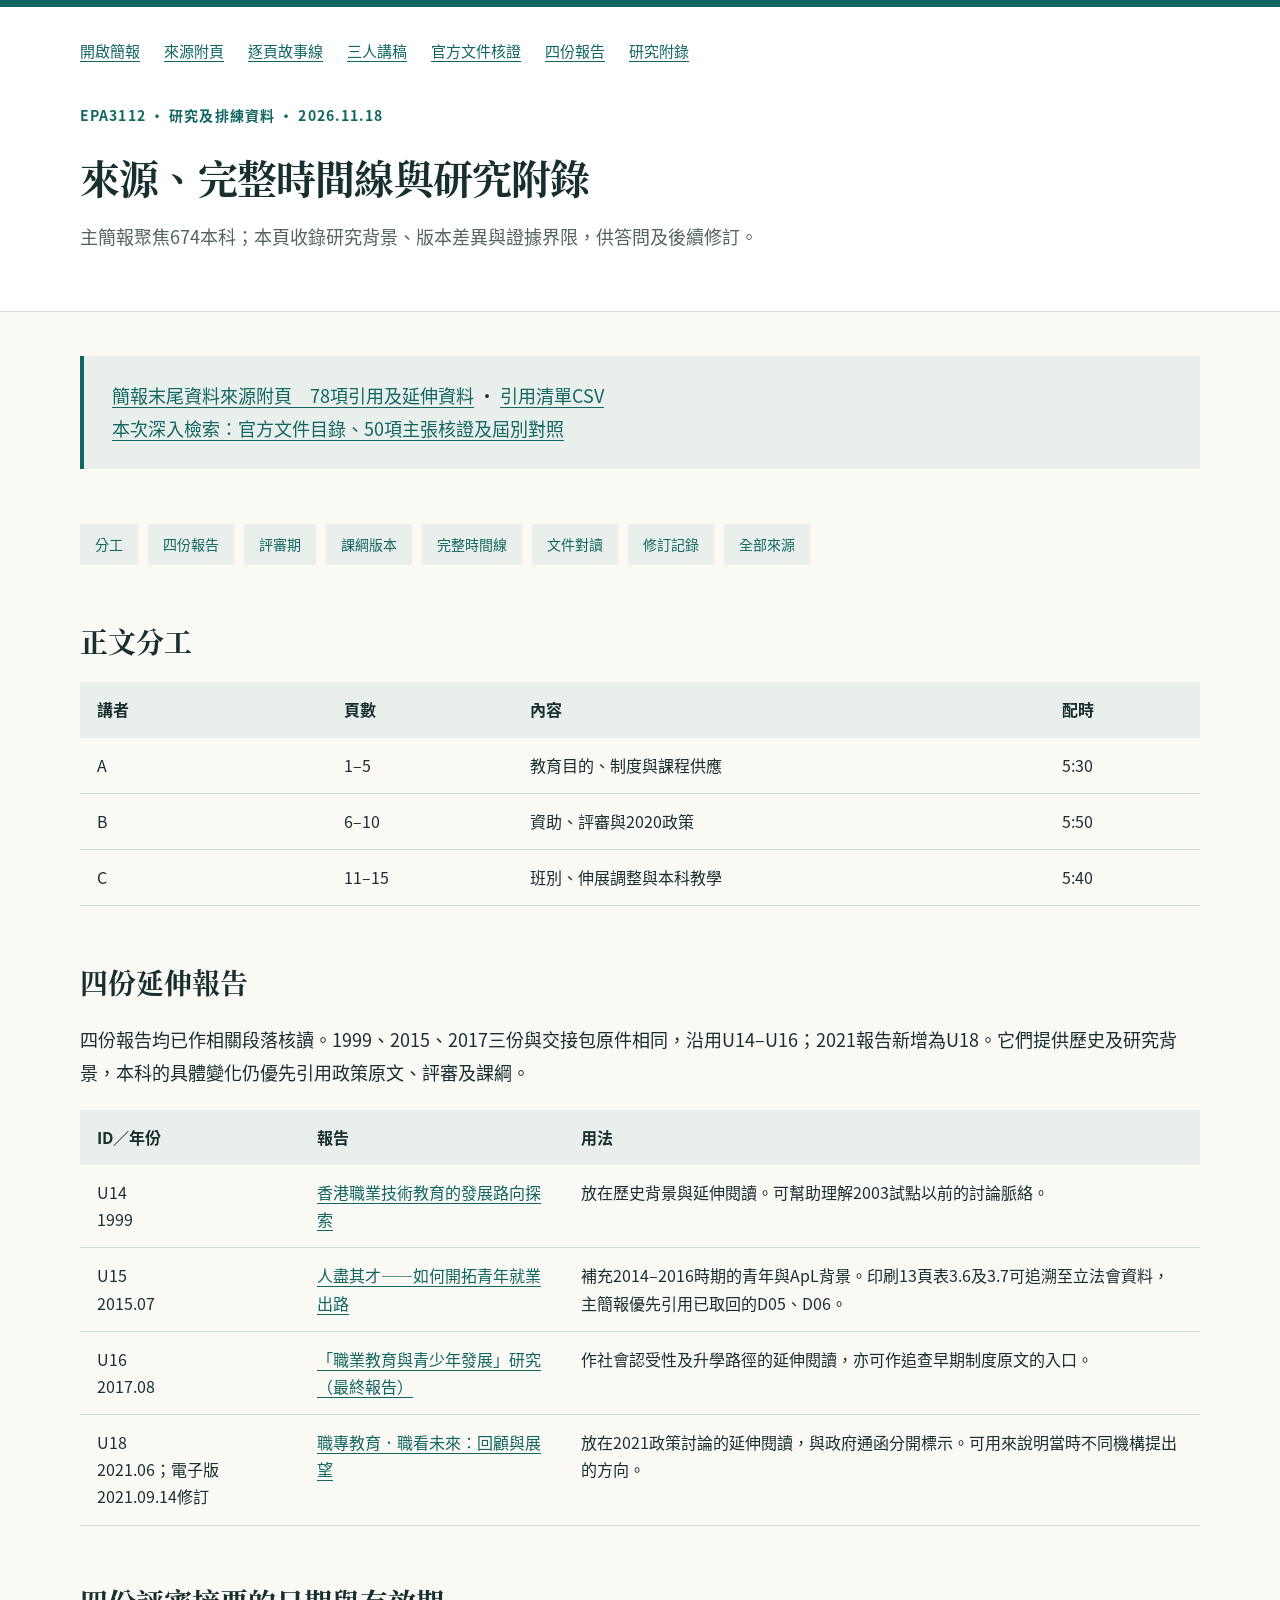
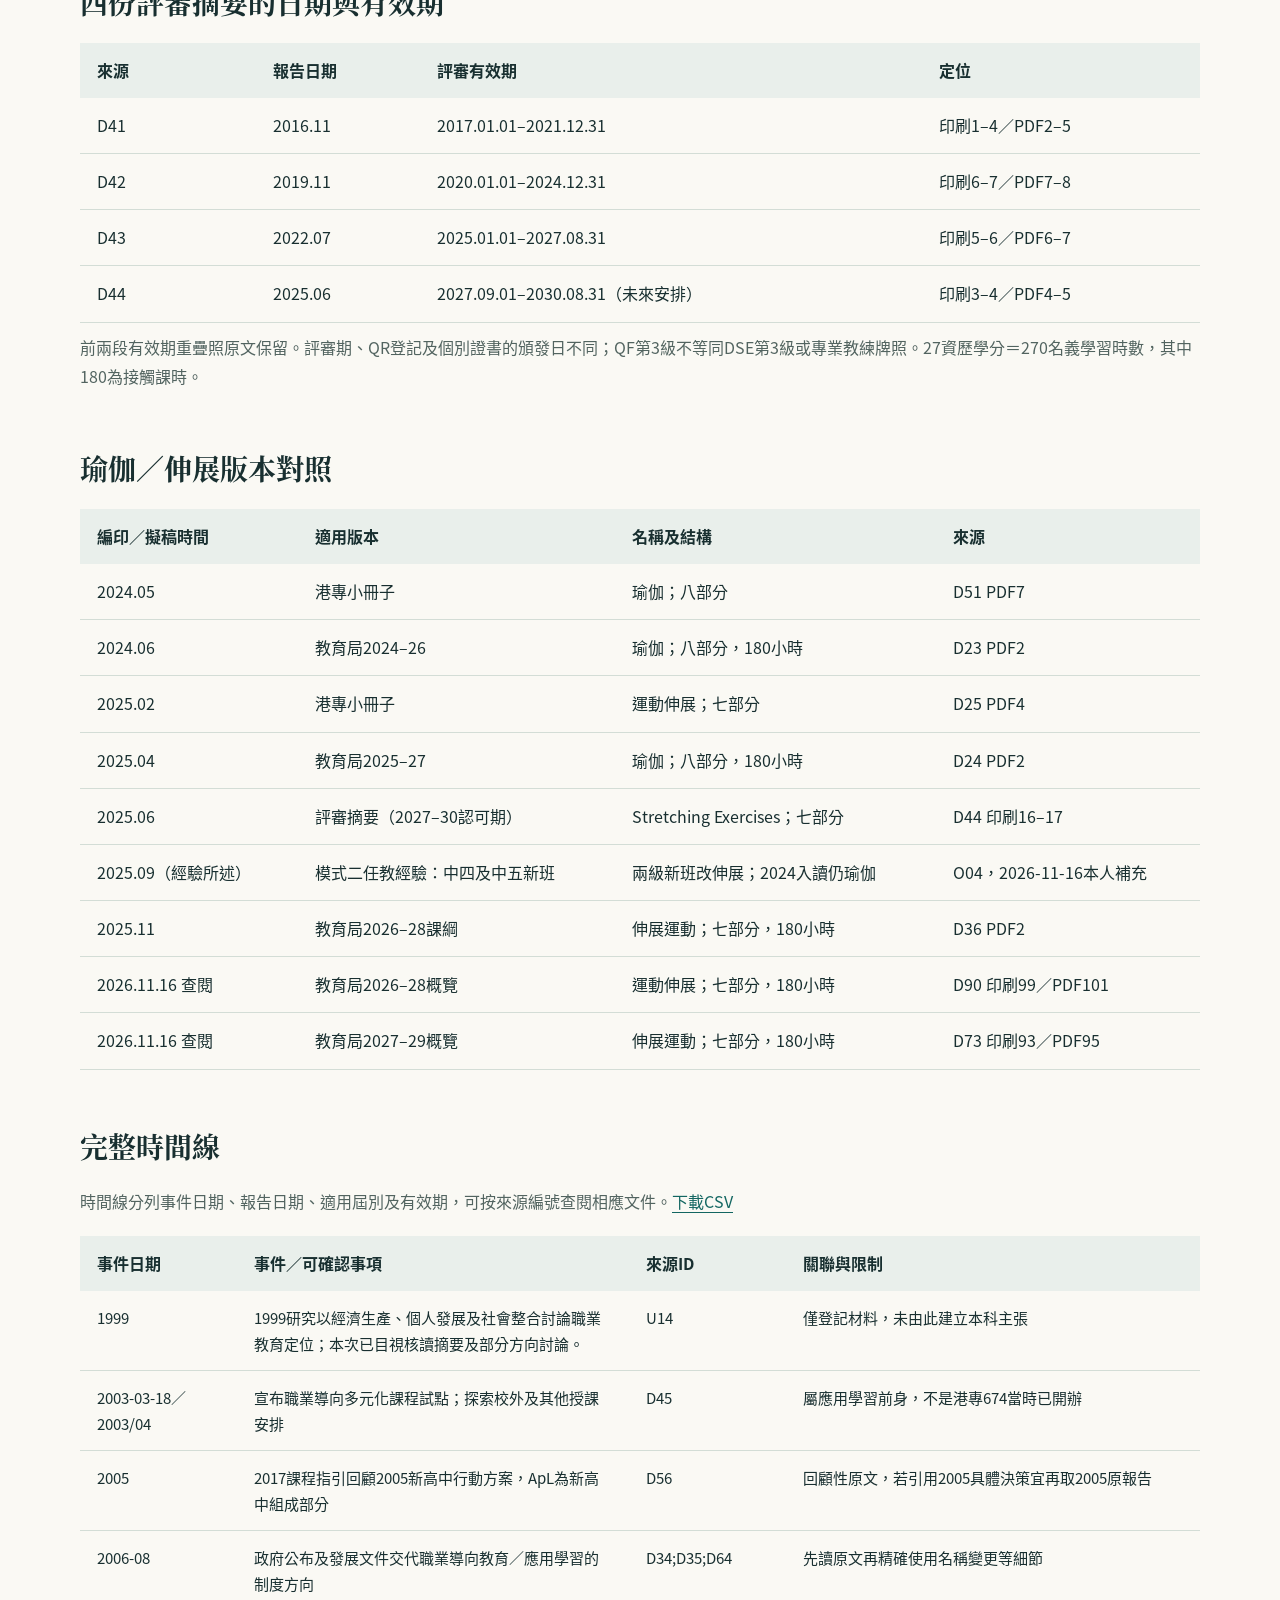
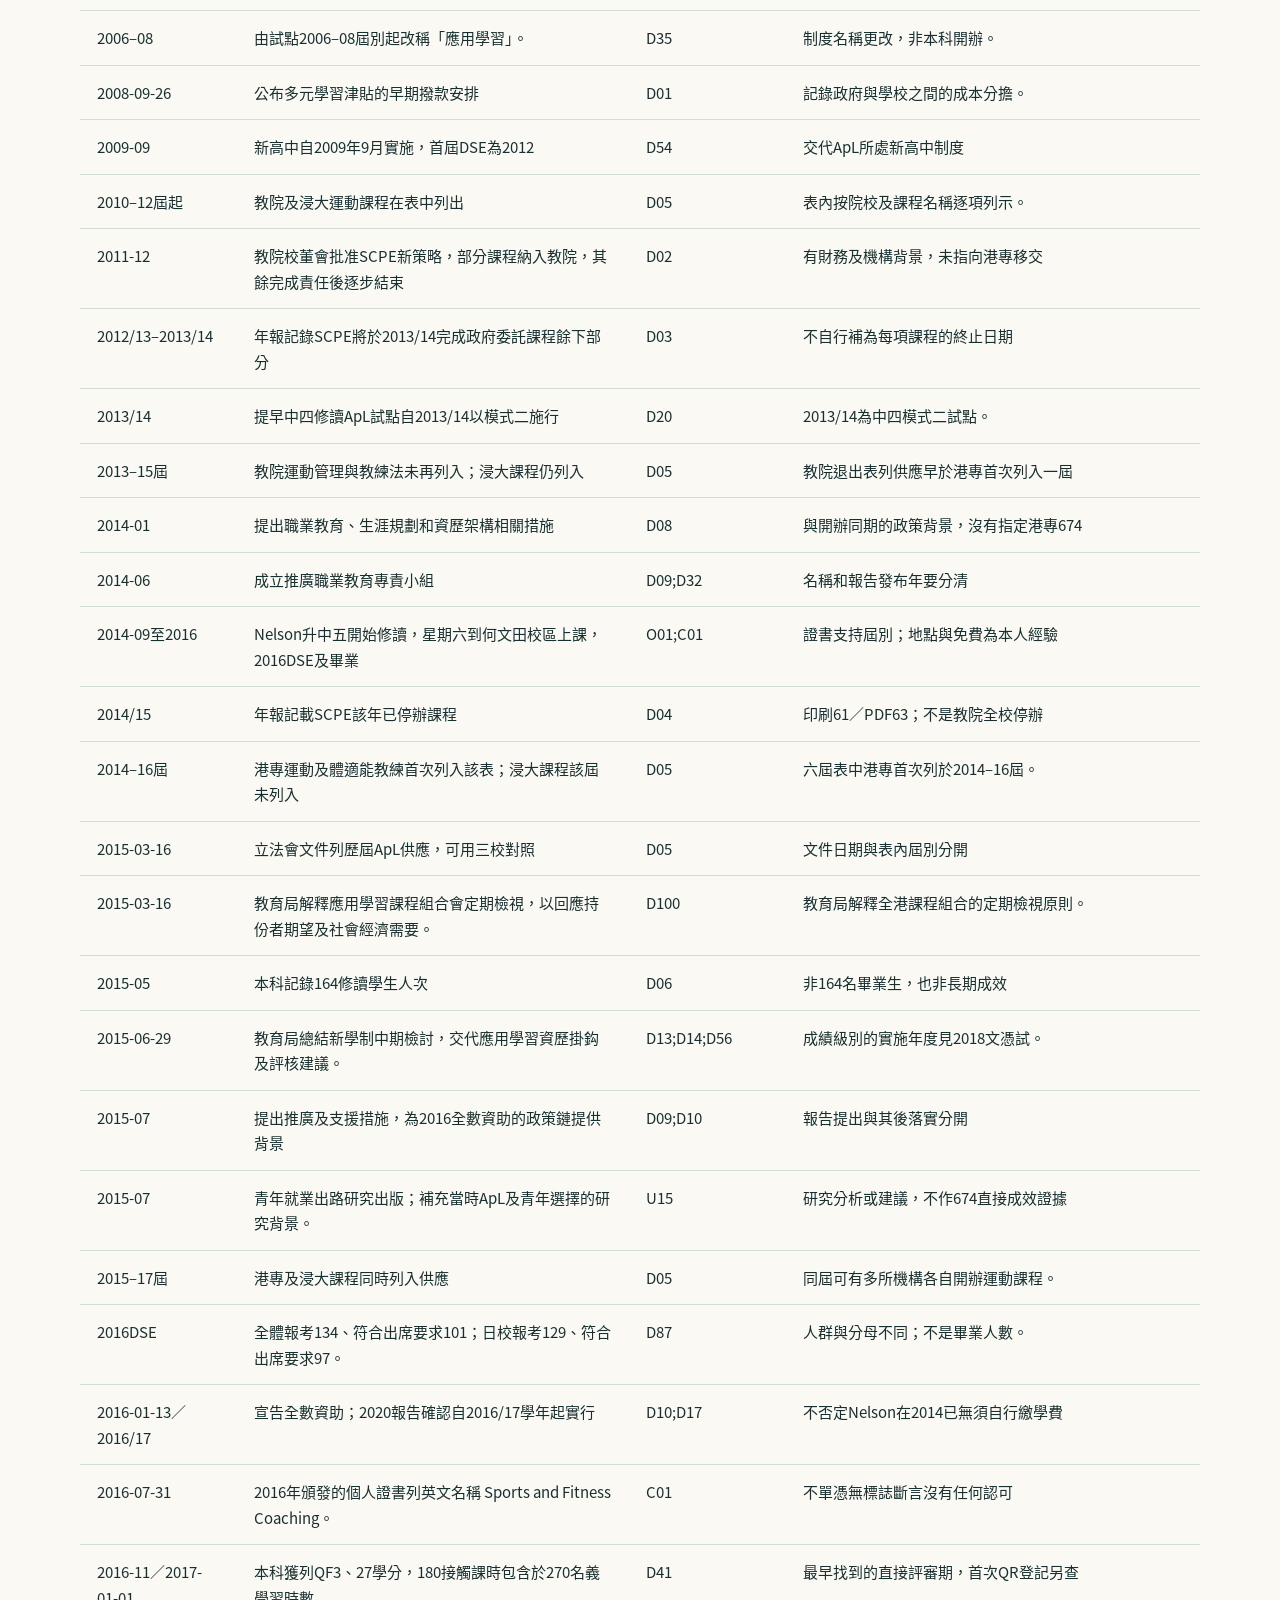
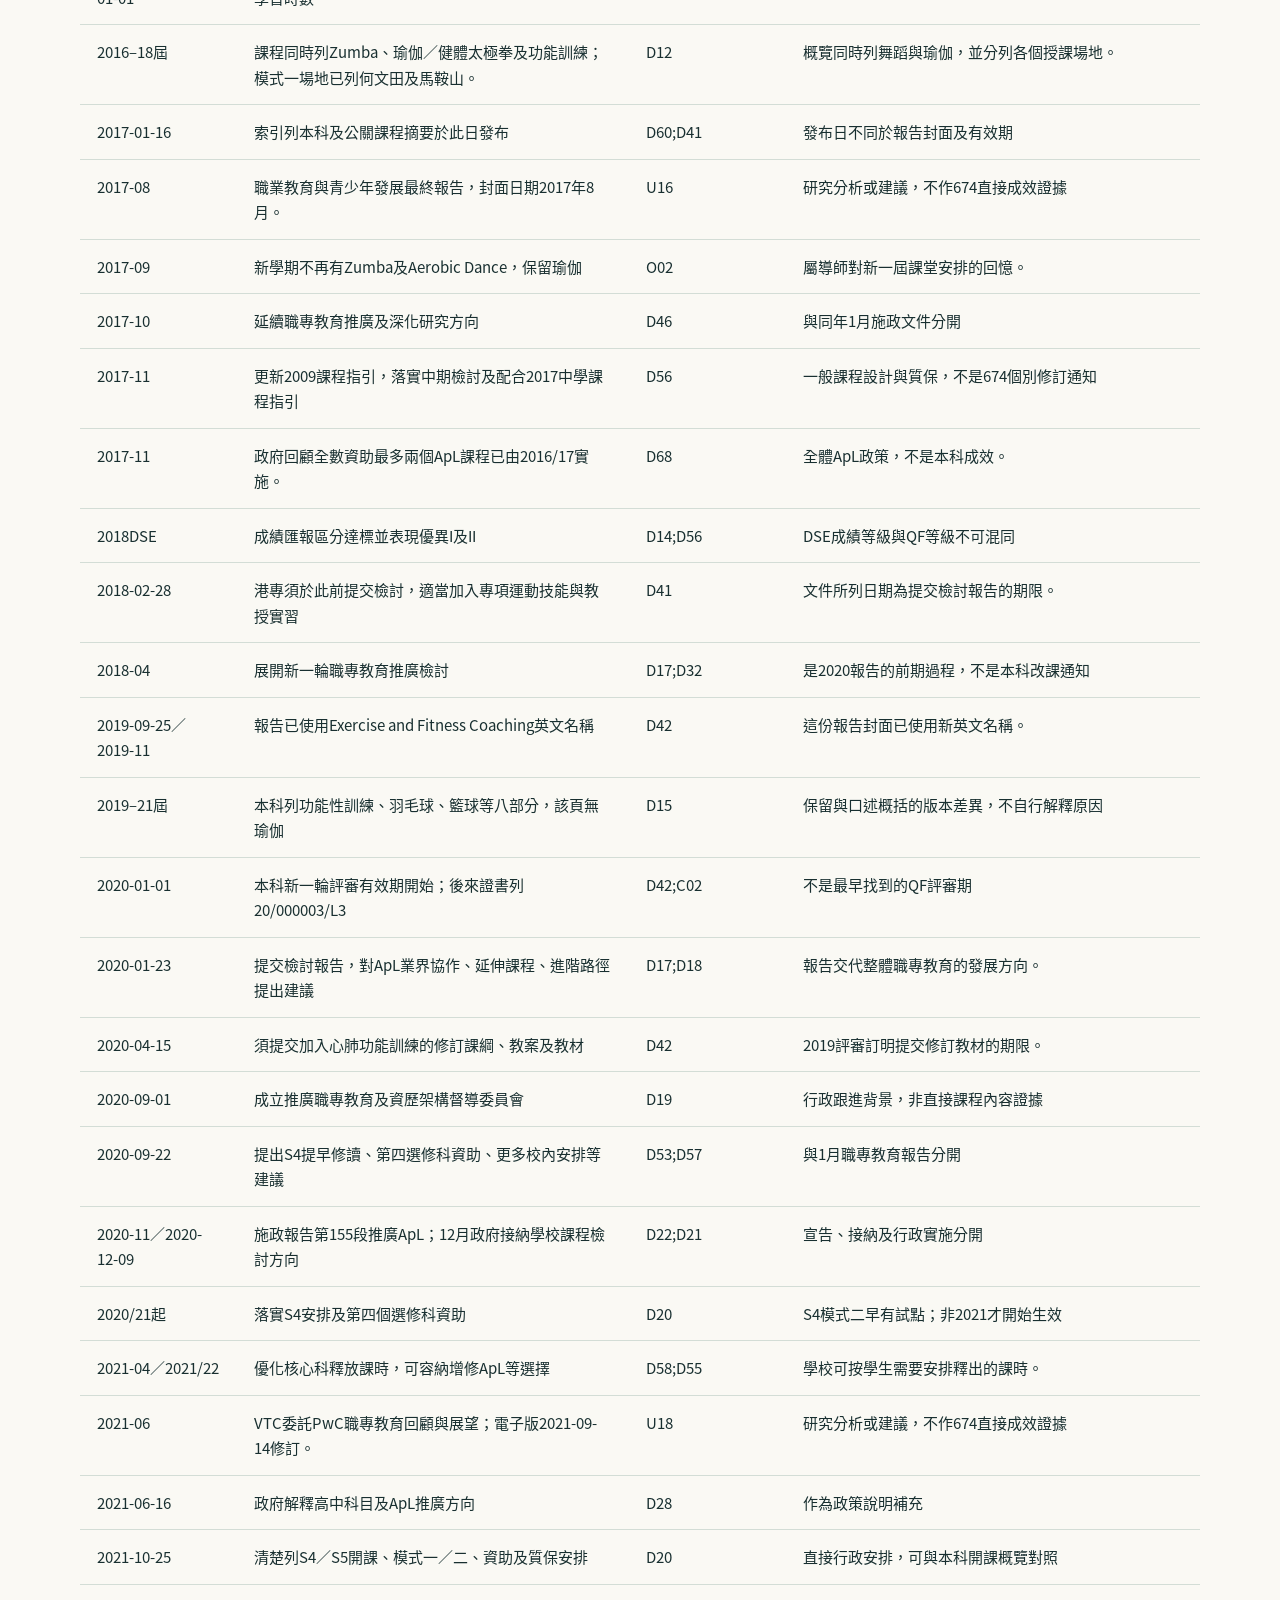
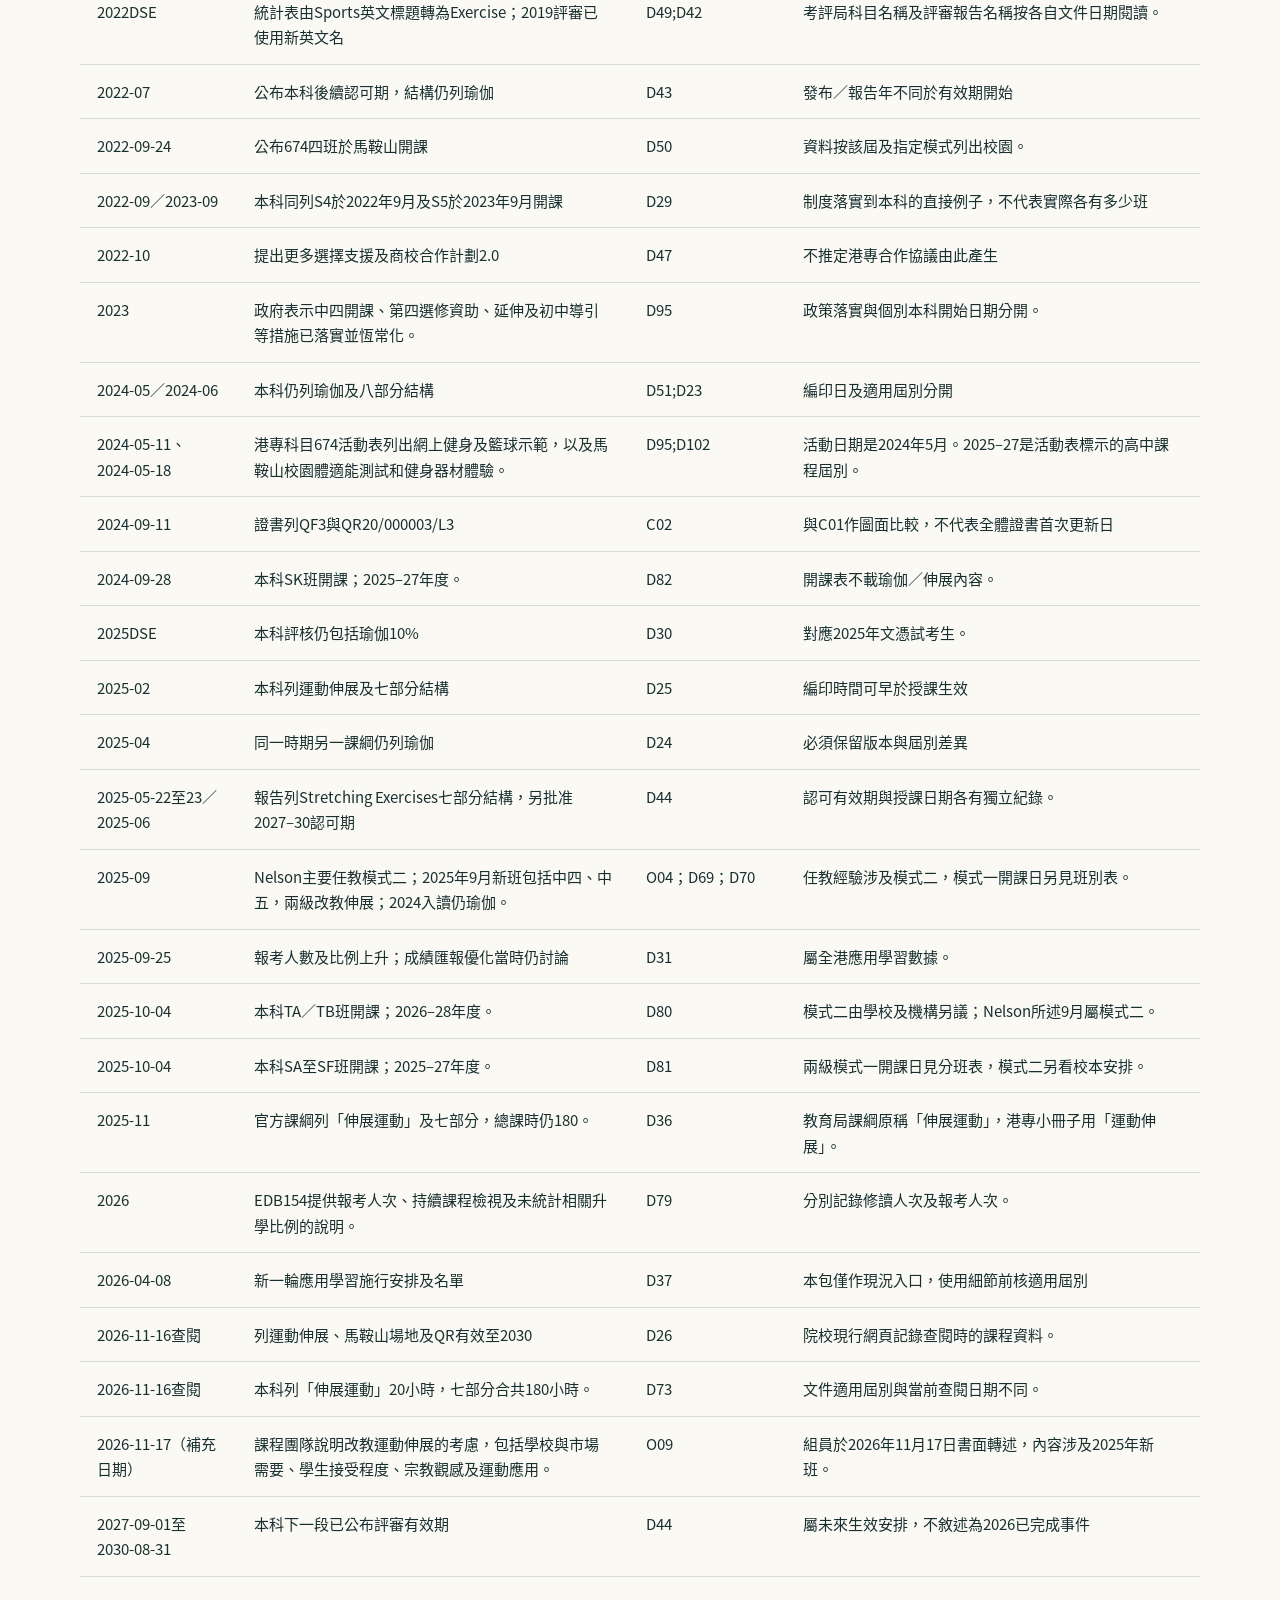
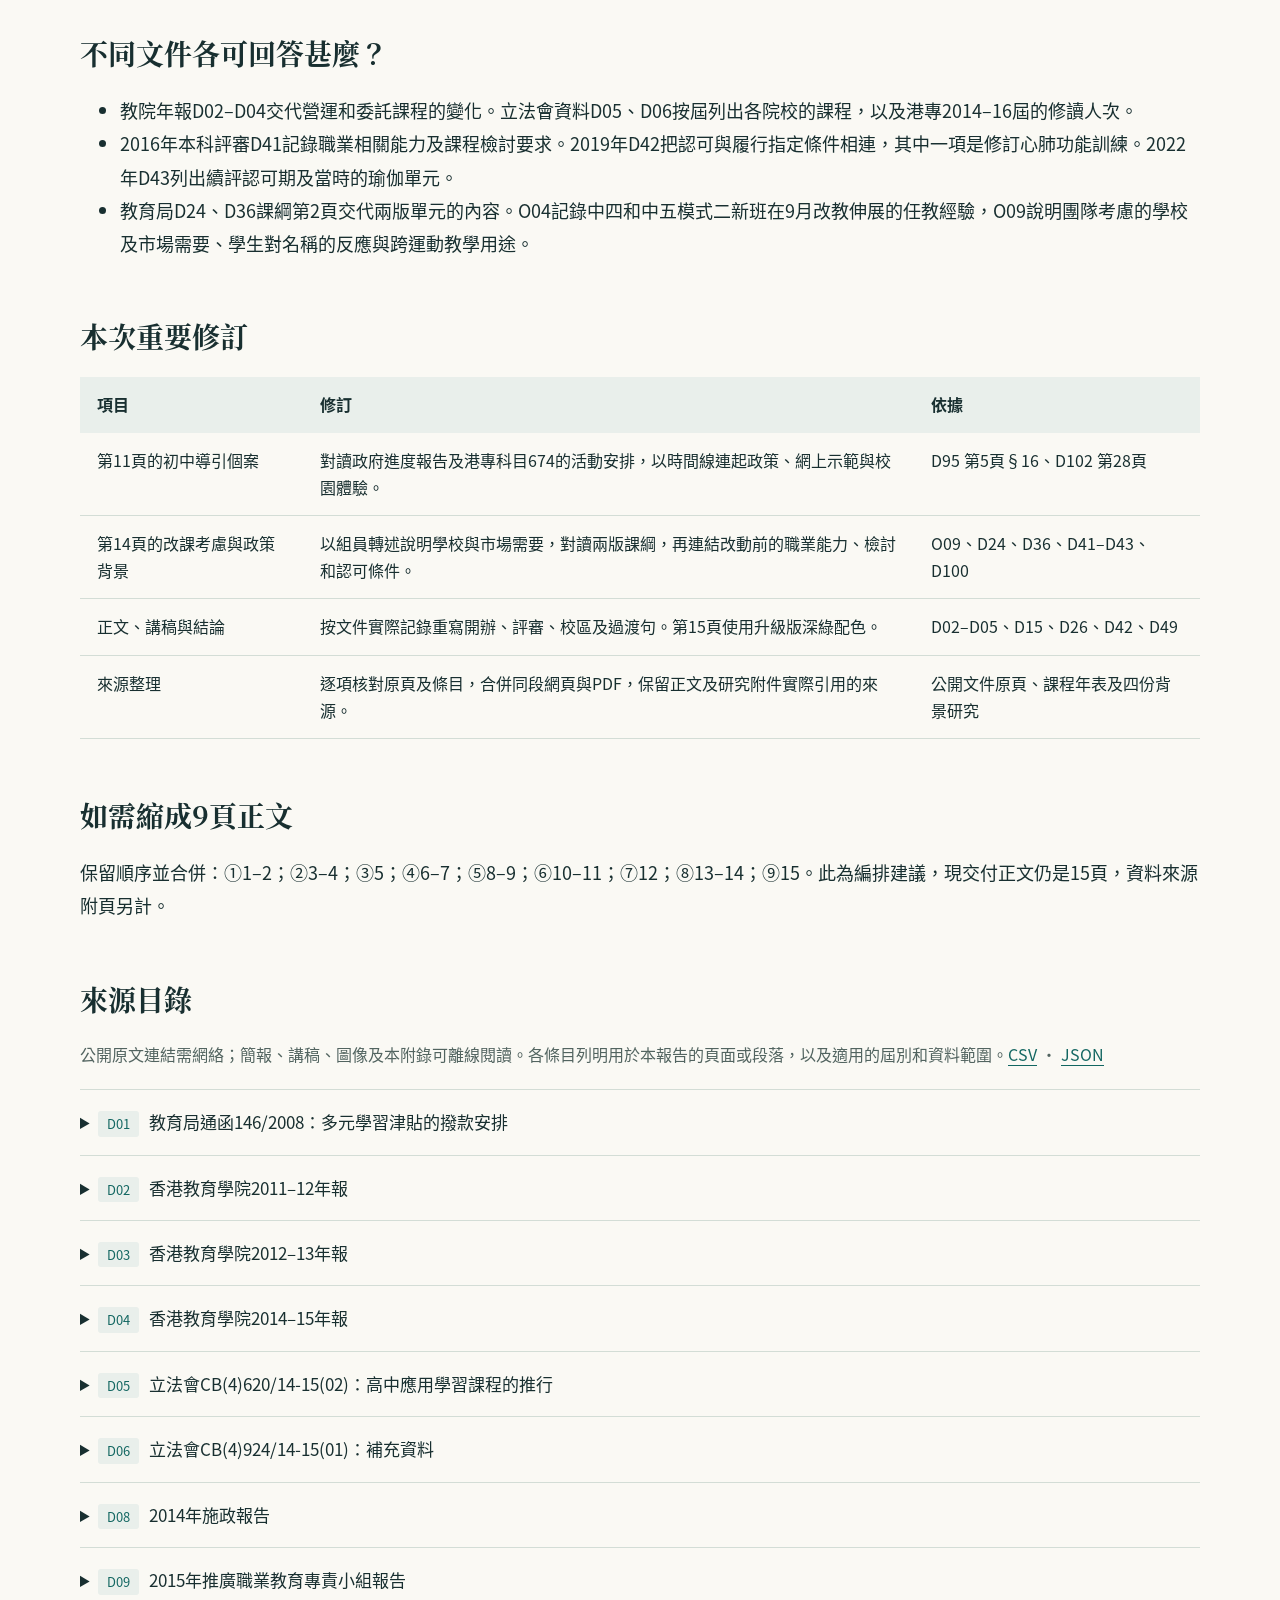
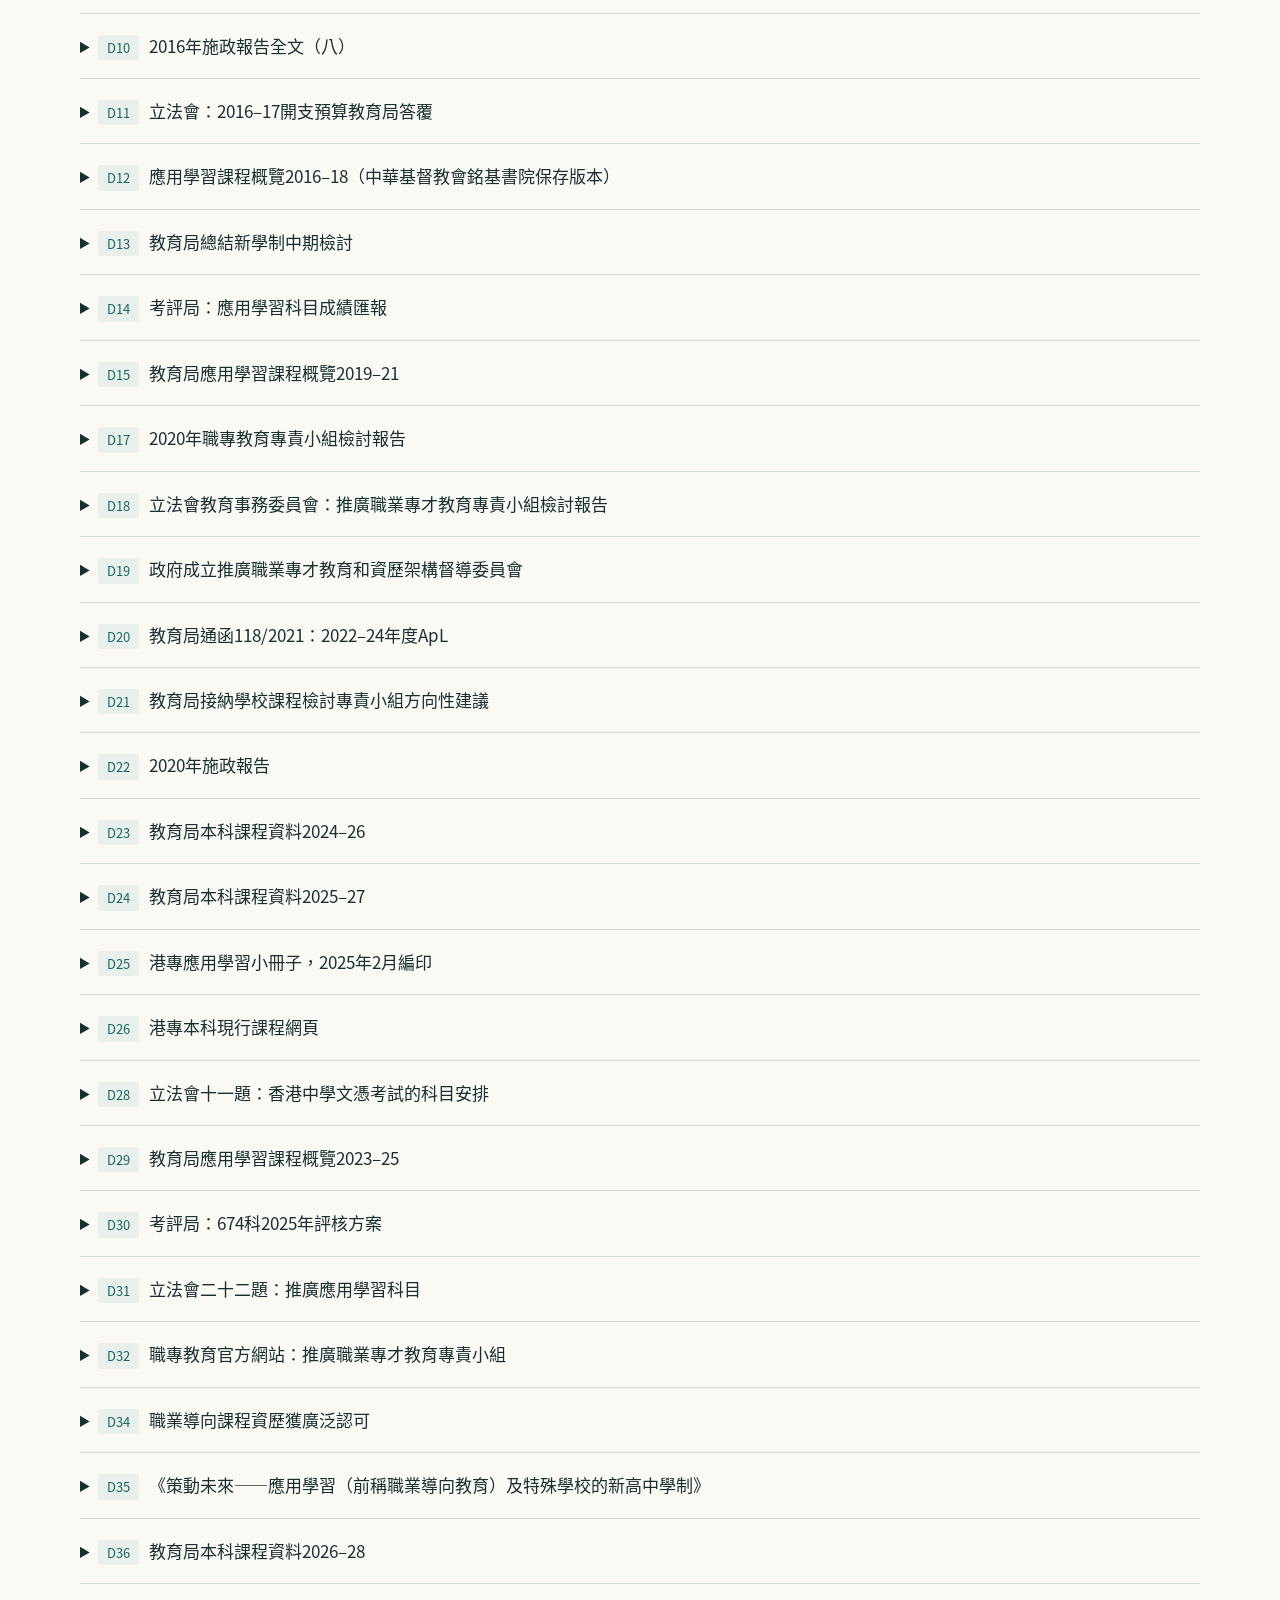
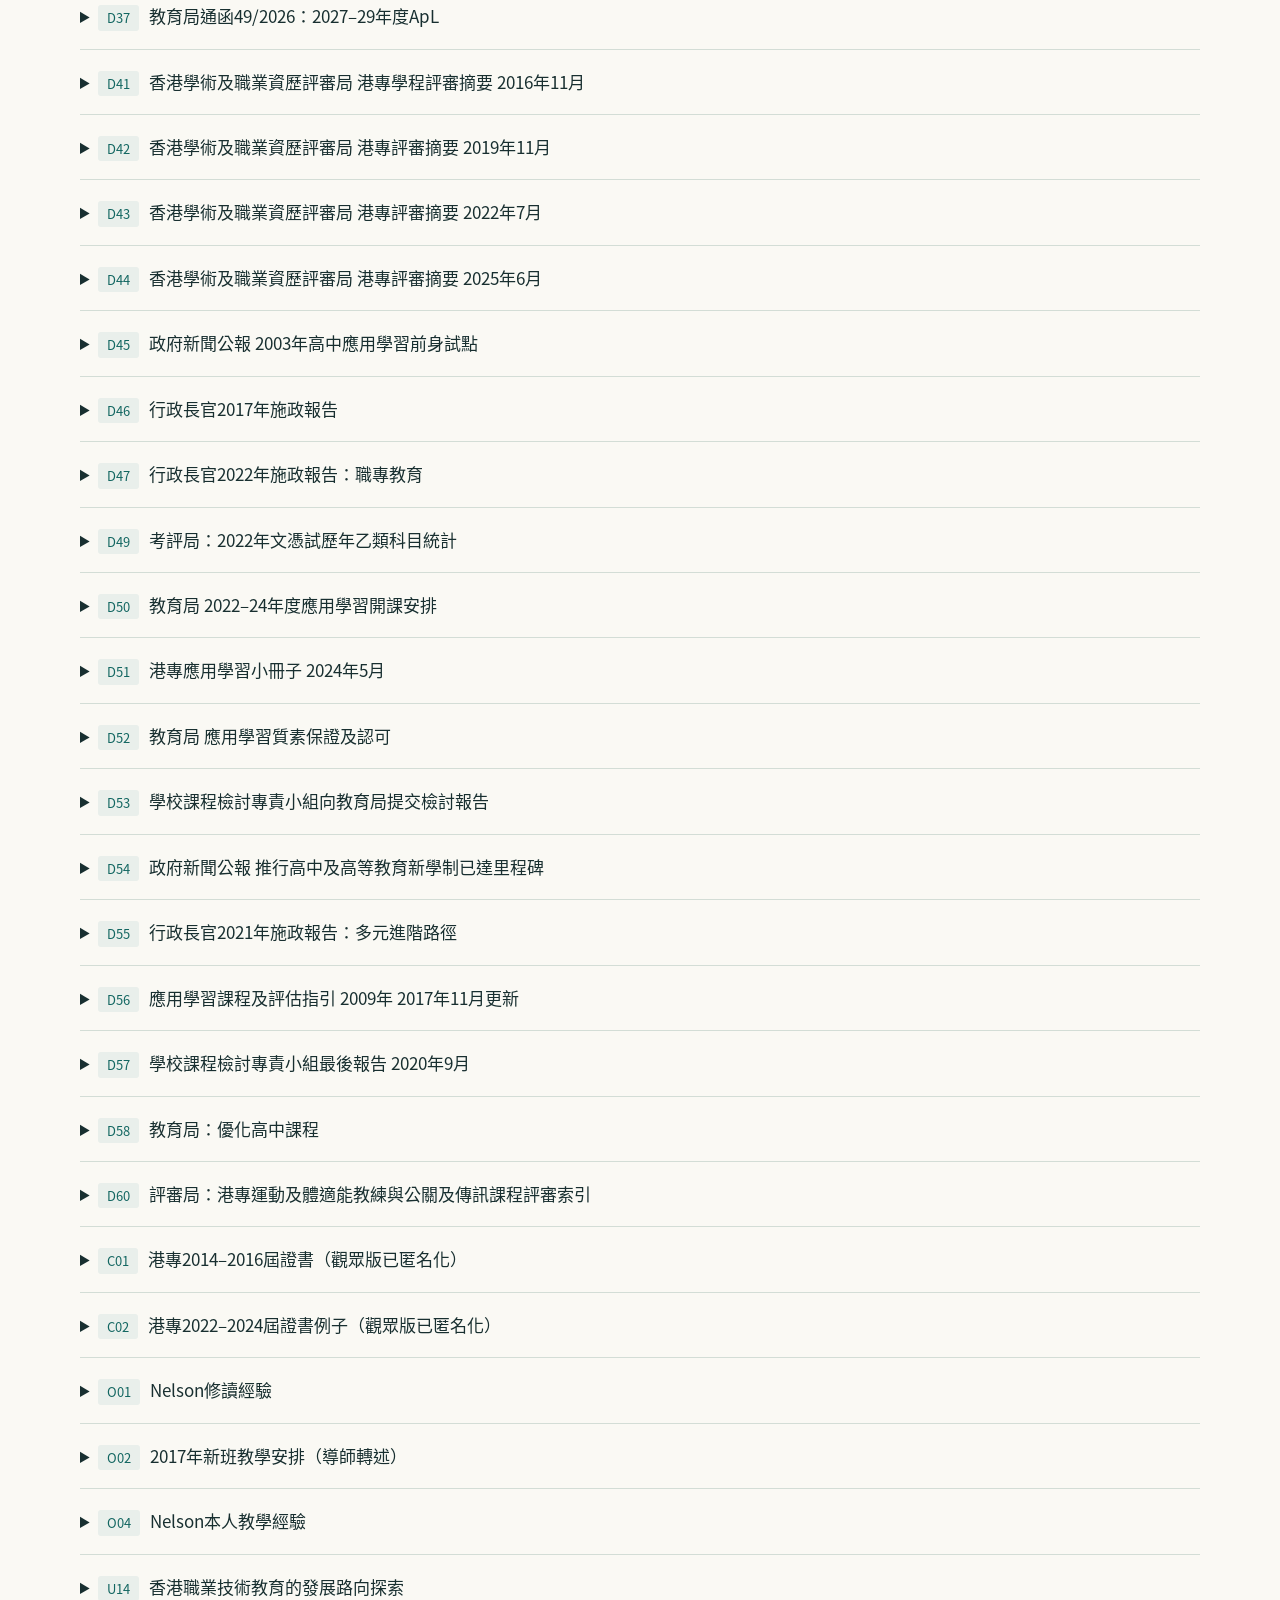
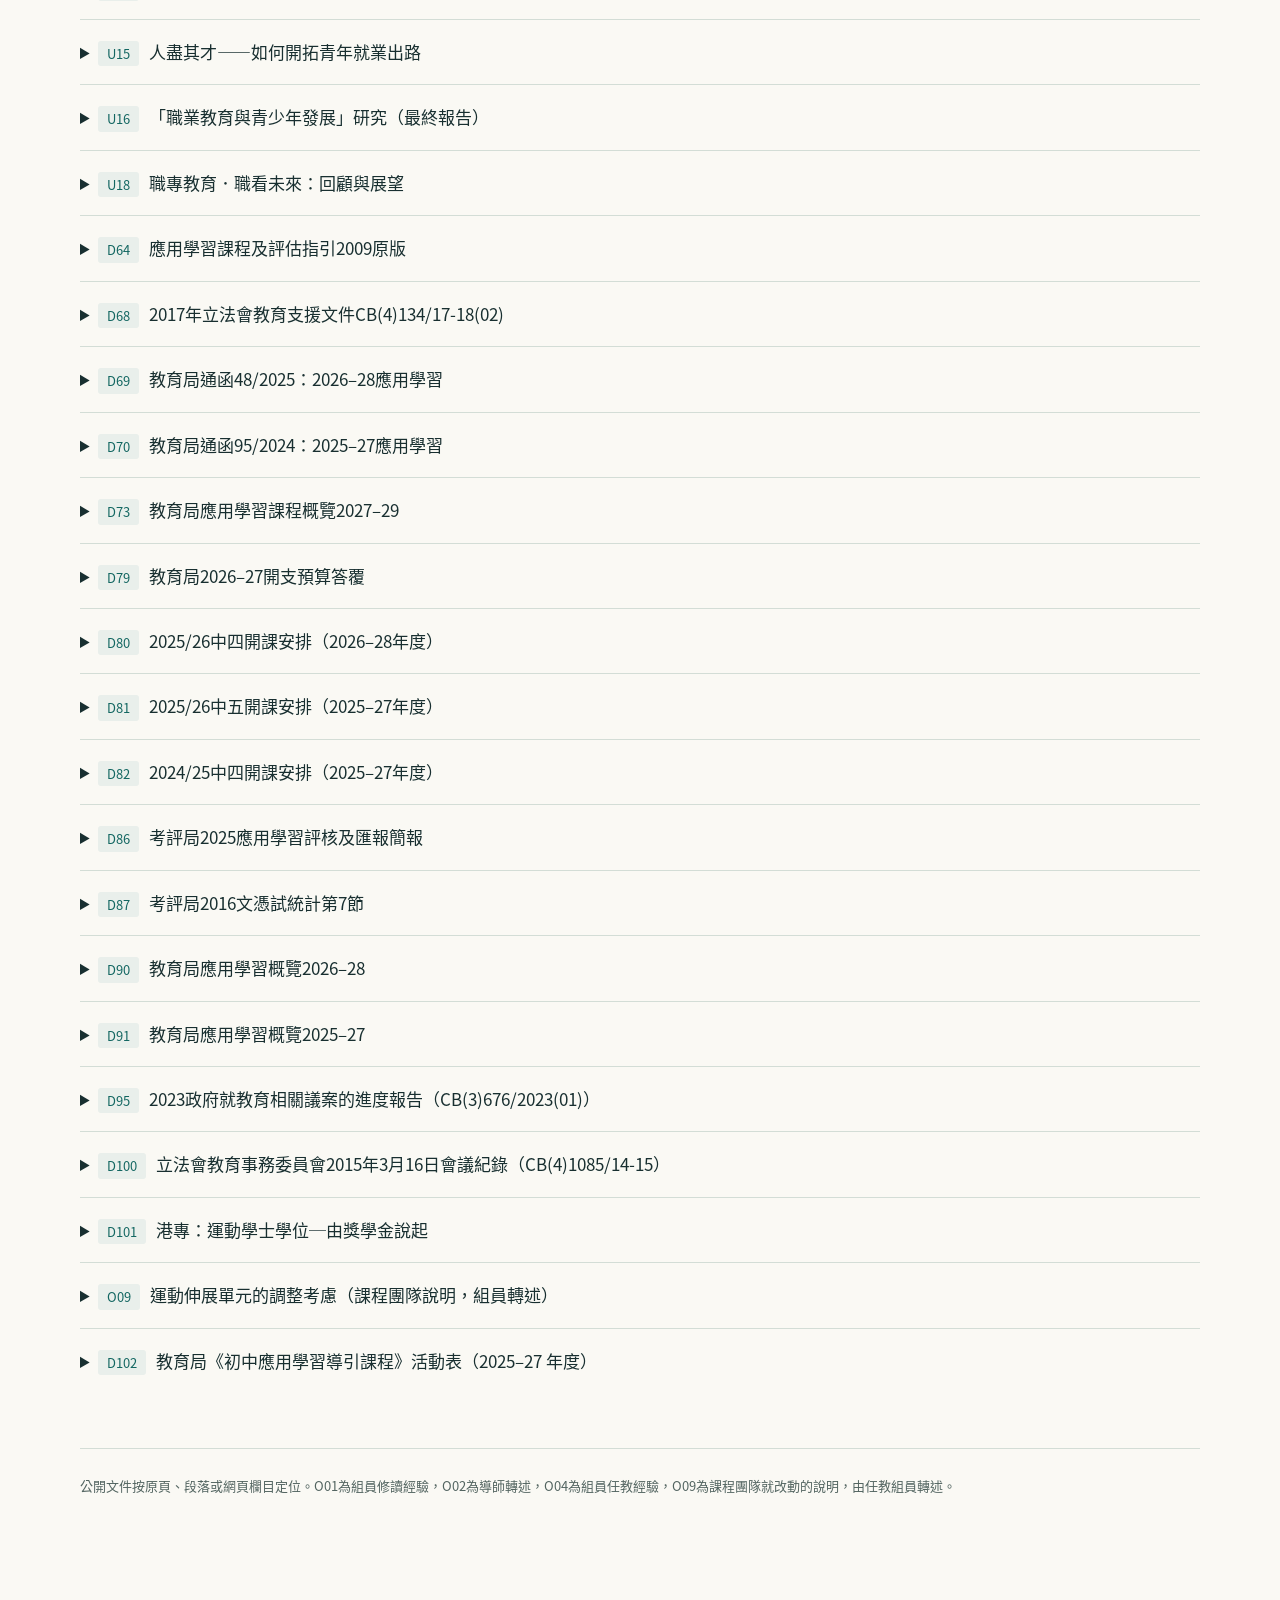
==== commit b542ef7d: "更新港專運動課簡報、初中導引時間線及講者稿" ====
--- a/appendix.html
+++ b/appendix.html
@@ -1 +1 @@
-<!DOCTYPE html><html lang="zh-Hant"><head><meta charset="utf-8"><meta name="viewport" content="width=device-width,initial-scale=1"><title>來源、完整時間線與研究附錄｜EPA3112</title><link rel="stylesheet" href="reader.css"><link rel="stylesheet" href="heading-font.css"></head><body><header><nav><a href="index.html">開啟簡報</a><a href="index.html#/16">來源附頁</a><a href="storyline.html">逐頁故事線</a><a href="speaker-notes.html">三人講稿</a><a href="official-research.html">官方文件核證</a><a href="report-review.html">四份報告</a><a href="appendix.html">研究附錄</a></nav><p class="eyebrow">EPA3112 · 研究及排練資料 · 2026.11.17</p><h1>來源、完整時間線與研究附錄</h1><p class="intro">主簡報聚焦674本科；本頁收錄研究背景、版本差異與證據界限，供答問及後續修訂。</p></header><main><section class="callout"><a href="index.html#/16">簡報末尾資料來源附頁：81項引用及延伸資料</a> · <a href="data/bibliography.csv">引用清單CSV</a><br><a href="official-research.html">本次深入檢索：官方文件目錄、44項主張核證及屆別對照</a></section><section><div class="mini-toc"><a href="#timing">分工</a><a href="#readings">四份報告</a><a href="#accreditation">評審期</a><a href="#versions">課綱版本</a><a href="#timeline">完整時間線</a><a href="#limits">待核問題</a><a href="#changes">修訂記錄</a><a href="#sources">全部來源</a></div></section><section id="timing"><h2>正文分工</h2><table><thead><tr><th>講者</th><th>頁數</th><th>內容</th><th>配時</th></tr></thead><tbody><tr><td>A</td><td>1–5</td><td>教育目的、制度與課程供應</td><td>5:30</td></tr><tr><td>B</td><td>6–10</td><td>資助、評審與2020政策</td><td>5:50</td></tr><tr><td>C</td><td>11–15</td><td>班別、內容調整與理由</td><td>5:40</td></tr></tbody></table></section><section id="readings"><h2>四份延伸報告</h2><p>四份報告均已作相關段落核讀。1999、2015、2017三份與交接包原件相同，沿用U14–U16；2021報告新增為U18。它們提供歷史及研究背景，本科的具體變化仍優先引用政策原文、評審及課綱。</p><div class="table-wrap"><table class=""><thead><tr><th>ID／年份</th><th>報告</th><th>用法</th></tr></thead><tbody><tr><td>U14<br>1999</td><td><a href="report-review.html#report-U14">香港職業技術教育的發展路向探索</a></td><td>放在歷史背景與延伸閱讀。可幫助理解2003試點以前的討論脈絡。</td></tr><tr><td>U15<br>2015.07</td><td><a href="report-review.html#report-U15">人盡其才——如何開拓青年就業出路</a></td><td>補充2014–2016時期的青年與ApL背景。印刷13頁表3.6及3.7可追溯至立法會資料，主簡報優先引用已取回的D05、D06。</td></tr><tr><td>U16<br>2017.08</td><td><a href="report-review.html#report-U16">「職業教育與青少年發展」研究（最終報告）</a></td><td>作社會認受性及升學路徑的延伸閱讀，亦可作追查早期制度原文的入口。</td></tr><tr><td>U18<br>2021.06；電子版2021.09.14修訂</td><td><a href="report-review.html#report-U18">職專教育．職看未來：回顧與展望</a></td><td>放在2021政策討論的延伸閱讀，與政府通函分開標示。可用來說明當時不同機構提出的方向。</td></tr></tbody></table></div></section><section id="accreditation"><h2>四份評審摘要的日期與有效期</h2><div class="table-wrap"><table class=""><thead><tr><th>來源</th><th>報告日期</th><th>評審有效期</th><th>定位</th></tr></thead><tbody><tr><td>D41</td><td>2016.11</td><td>2017.01.01–2021.12.31</td><td>印刷1–4／PDF2–5</td></tr><tr><td>D42</td><td>2019.11</td><td>2020.01.01–2024.12.31</td><td>印刷6–7／PDF7–8</td></tr><tr><td>D43</td><td>2022.07</td><td>2025.01.01–2027.08.31</td><td>印刷5–6／PDF6–7</td></tr><tr><td>D44</td><td>2025.06</td><td>2027.09.01–2030.08.31（未來安排）</td><td>印刷3–4／PDF4–5</td></tr></tbody></table></div><p class="meta">前兩段有效期重疊照原文保留。評審期、QR登記及個別證書的頒發日不同；QF第3級不等同DSE第3級或專業教練牌照。27資歷學分＝270名義學習時數，其中180為接觸課時。</p></section><section id="versions"><h2>瑜伽／伸展版本對照</h2><div class="table-wrap"><table class=""><thead><tr><th>編印／擬稿時間</th><th>適用版本</th><th>名稱及結構</th><th>來源</th></tr></thead><tbody><tr><td>2024.05</td><td>港專小冊子</td><td>瑜伽；八部分</td><td>D51 PDF7</td></tr><tr><td>2024.06</td><td>教育局2024–26</td><td>瑜伽；八部分，180小時</td><td>D23 PDF2</td></tr><tr><td>2025.02</td><td>港專小冊子</td><td>運動伸展；七部分</td><td>D25 PDF4</td></tr><tr><td>2025.04</td><td>教育局2025–27</td><td>瑜伽；八部分，180小時</td><td>D24 PDF2</td></tr><tr><td>2025.06</td><td>評審摘要（2027–30認可期）</td><td>Stretching Exercises；七部分</td><td>D44 印刷16–17</td></tr><tr><td>2025.09（經驗所述）</td><td>Nelson主要任教模式二：中四及中五新班</td><td>兩級新班改伸展；2024入讀仍瑜伽</td><td>O04，2026-11-16本人補充</td></tr><tr><td>2025.11</td><td>教育局2026–28課綱</td><td>伸展運動；七部分，180小時</td><td>D36 PDF2</td></tr><tr><td>首次編印日未核；2026-11-16取得</td><td>教育局2026–28概覽</td><td>運動伸展；七部分，180小時</td><td>D90 印刷99／PDF101</td></tr><tr><td>首次編印日未核；2026-11-16取得</td><td>教育局2027–29概覽</td><td>伸展運動；七部分，180小時</td><td>D73 印刷93／PDF95</td></tr></tbody></table></div></section><section id="timeline"><h2>完整時間線</h2><p class="meta">延伸時間線含交接資料；未重新核讀的來源會在來源表中標示。事件日期、報告日期、適用屆別及有效期應分開理解。<a href="data/timeline.csv">下載CSV</a></p><div class="table-wrap"><table class="timeline"><thead><tr><th>事件日期</th><th>事件／可確認事項</th><th>來源ID</th><th>關聯與限制</th></tr></thead><tbody><tr><td>1978</td><td>上傳高中及高等教育發展政策文件，可追溯較早教育制度背景</td><td>U11</td><td>與674沒有直接開辦關係，未作本研究因果證據</td></tr><tr><td>1982</td><td>上傳香港教育透視文件</td><td>U12</td><td>只作早期制度背景</td></tr><tr><td>1986</td><td>上傳教育政策節錄</td><td>U13</td><td>不要由職業教育概念直接推成674歷史</td></tr><tr><td>1999</td><td>1999研究以經濟生產、個人發展及社會整合討論職業教育定位；本次已目視核讀摘要及部分方向討論。</td><td>U14</td><td>僅登記材料，未由此建立本科主張</td></tr><tr><td>2003-03-18／2003/04</td><td>宣布職業導向多元化課程試點；探索校外及其他授課安排</td><td>D45</td><td>屬應用學習前身，不是港專674當時已開辦</td></tr><tr><td>2005</td><td>2017課程指引回顧2005新高中行動方案，ApL為新高中組成部分</td><td>D56</td><td>回顧性原文，若引用2005具體決策宜再取2005原報告</td></tr><tr><td>2006-08</td><td>政府公布及發展文件交代職業導向教育／應用學習的制度方向</td><td>D34;D35</td><td>先讀原文再精確使用名稱變更等細節</td></tr><tr><td>2006–08</td><td>由試點2006–08屆別起改稱「應用學習」。</td><td>D35</td><td>制度名稱更改，非本科開辦。</td></tr><tr><td>2008-09-26</td><td>公布多元學習津貼的早期撥款安排</td><td>D01</td><td>當時的資助比例不等於2014學生實際付款</td></tr><tr><td>2009-09</td><td>新高中自2009年9月實施，首屆DSE為2012</td><td>D54</td><td>交代ApL所處新高中制度</td></tr><tr><td>2010–12屆起</td><td>教院及浸大運動課程在表中列出</td><td>D05</td><td>不同課程、不同機構，不能視為674的同一課程</td></tr><tr><td>2011-12</td><td>教院校董會批准SCPE新策略，部分課程納入教院，其餘完成責任後逐步結束</td><td>D02</td><td>有財務及機構背景，未指向港專移交</td></tr><tr><td>2012/13–2013/14</td><td>年報記錄SCPE將於2013/14完成政府委託課程餘下部分</td><td>D03</td><td>不自行補為每項課程的終止日期</td></tr><tr><td>2013/14</td><td>提早中四修讀ApL試點自2013/14以模式二施行</td><td>D20</td><td>不能把2020當成中四或模式二首次出現</td></tr><tr><td>2013–15屆</td><td>教院運動管理與教練法未再列入；浸大課程仍列入</td><td>D05</td><td>教院退出表列供應早於港專首次列入一屆</td></tr><tr><td>2014-01</td><td>提出職業教育、生涯規劃和資歷架構相關措施</td><td>D08</td><td>與開辦同期的政策背景，沒有指定港專674</td></tr><tr><td>2014-06</td><td>成立推廣職業教育專責小組</td><td>D09;D32</td><td>名稱和報告發布年要分清</td></tr><tr><td>2014-09至2016</td><td>Nelson升中五開始修讀，星期六到何文田校區上課，2016DSE及畢業</td><td>O01;C01</td><td>證書支持屆別；地點與免費為本人經驗</td></tr><tr><td>2014/15</td><td>年報記載SCPE該年已停辦課程</td><td>D04</td><td>印刷61／PDF63；不是教院全校停辦</td></tr><tr><td>2014–16屆</td><td>港專運動及體適能教練首次列入該表；浸大課程該屆未列入</td><td>D05</td><td>未證港專接辦教院或取代浸大</td></tr><tr><td>2015-03-16</td><td>立法會文件列歷屆ApL供應，可用三校對照</td><td>D05</td><td>文件日期與表內屆別分開</td></tr><tr><td>2015-03-16</td><td>教育局解釋應用學習課程組合會定期檢視，以回應持份者期望及社會經濟需要。</td><td>D100</td><td>一般政策解釋，不證明港專2014個別立項或接辦。</td></tr><tr><td>2015-05</td><td>本科記錄164修讀學生人次</td><td>D06</td><td>非164名畢業生，也非長期成效</td></tr><tr><td>2015-06-29</td><td>新學制中期檢討與其後ApL評級安排的背景</td><td>D13;D14;D56</td><td>實施年份須看2018DSE，不能用公布年替代</td></tr><tr><td>2015-07</td><td>提出推廣及支援措施，為2016全數資助的政策鏈提供背景</td><td>D09;D10</td><td>報告提出與其後落實分開</td></tr><tr><td>2015-07</td><td>青年就業出路研究出版；補充當時ApL及青年選擇的研究背景。</td><td>U15</td><td>研究分析或建議，不作674直接成效證據</td></tr><tr><td>2015–17屆</td><td>港專及浸大課程同時列入供應</td><td>D05</td><td>不能說港專永久取代浸大</td></tr><tr><td>2016DSE</td><td>全體報考134、符合出席要求101；日校報考129、符合出席要求97。</td><td>D87</td><td>人群與分母不同；不是畢業人數。</td></tr><tr><td>2016-01-13／2016/17</td><td>宣告全數資助；2020報告確認自2016/17學年起實行</td><td>D10;D17</td><td>不否定Nelson在2014已無須自行繳學費</td></tr><tr><td>2016-07-31</td><td>頒發Sports and Fitness Coaching結業證書，圖面未見QF標示</td><td>C01</td><td>不單憑無標誌斷言沒有任何認可</td></tr><tr><td>2016-11／2017-01-01</td><td>本科獲列QF3、27學分，180接觸課時包含於270名義學習時數</td><td>D41</td><td>最早找到的直接評審期，首次QR登記另查</td></tr><tr><td>2016–18屆</td><td>課程同時列Zumba、瑜伽／健體太極拳及功能訓練；模式一場地已列何文田及馬鞍山。</td><td>D12</td><td>瑜伽與舞蹈曾並存；文件所列多個場地不能確定首次全部搬遷日。</td></tr><tr><td>2017-01-16</td><td>索引列本科及公關課程摘要於此日發布</td><td>D60;D41</td><td>發布日不同於報告封面及有效期</td></tr><tr><td>2017-08</td><td>職業教育與青少年發展最終報告，封面日期2017年8月。</td><td>U16</td><td>研究分析或建議，不作674直接成效證據</td></tr><tr><td>2017-09</td><td>新學期不再有Zumba及Aerobic Dance，保留瑜伽</td><td>O02;O03</td><td>舊生沿舊版只是推測；不證明改動因評審要求</td></tr><tr><td>2017-10</td><td>延續職專教育推廣及深化研究方向</td><td>D46</td><td>與同年1月施政文件分開</td></tr><tr><td>2017-11</td><td>更新2009課程指引，落實中期檢討及配合2017中學課程指引</td><td>D56</td><td>一般課程設計與質保，不是674個別修訂通知</td></tr><tr><td>2017-11</td><td>政府回顧全數資助最多兩個ApL課程已由2016/17實施。</td><td>D68</td><td>全體ApL政策，不是本科成效。</td></tr><tr><td>2018DSE</td><td>成績匯報區分達標並表現優異I及II</td><td>D14;D56</td><td>DSE成績等級與QF等級不可混同</td></tr><tr><td>2018-02-28</td><td>港專須於此前提交檢討，適當加入專項運動技能與教授實習</td><td>D41</td><td>期限不等於提交或獲接納日，回應文件仍缺</td></tr><tr><td>2018-04</td><td>展開新一輪職專教育推廣檢討</td><td>D17;D32</td><td>是2020報告的前期過程，不是本科改課通知</td></tr><tr><td>2019-09-25／2019-11</td><td>報告已使用Exercise and Fitness Coaching英文名稱</td><td>D42</td><td>英文首次出現的精確批准日仍待查</td></tr><tr><td>2019–21屆</td><td>本科列功能性訓練、羽毛球、籃球等八部分，該頁無瑜伽</td><td>D15</td><td>保留與口述概括的版本差異，不自行解釋原因</td></tr><tr><td>2020-01-01</td><td>本科新一輪評審有效期開始；後來證書列20/000003/L3</td><td>D42;C02</td><td>不是最早找到的QF評審期</td></tr><tr><td>2020-01-23</td><td>提交檢討報告，對ApL業界協作、延伸課程、進階路徑提出建議</td><td>D17;D18</td><td>不能直接等同674各單元已改動</td></tr><tr><td>2020-04-15</td><td>須提交加入心肺功能訓練的修訂課綱、教案及教材</td><td>D42</td><td>要求源於2019評審，未取得提交回覆</td></tr><tr><td>2020-09-01</td><td>成立推廣職專教育及資歷架構督導委員會</td><td>D19</td><td>行政跟進背景，非直接課程內容證據</td></tr><tr><td>2020-09-22</td><td>提出S4提早修讀、第四選修科資助、更多校內安排等建議</td><td>D53;D57</td><td>與1月職專教育報告分開</td></tr><tr><td>2020-11／2020-12-09</td><td>施政報告第155段推廣ApL；12月政府接納學校課程檢討方向</td><td>D22;D21</td><td>宣告、接納及行政實施分開</td></tr><tr><td>2020/21起</td><td>落實S4安排及第四個選修科資助</td><td>D20</td><td>S4模式二早有試點；非2021才開始生效</td></tr><tr><td>2021-04／2021/22</td><td>優化核心科釋放課時，可容納增修ApL等選擇</td><td>D58;D55;D59</td><td>可用空間不等於已證明本科招生增加</td></tr><tr><td>2021-06</td><td>VTC委託PwC職專教育回顧與展望；電子版2021-09-14修訂。</td><td>U18</td><td>研究分析或建議，不作674直接成效證據</td></tr><tr><td>2021-06-16</td><td>政府解釋高中科目及ApL推廣方向</td><td>D28</td><td>作為政策說明補充</td></tr><tr><td>2021-10-25</td><td>清楚列S4／S5開課、模式一／二、資助及質保安排</td><td>D20</td><td>直接行政安排，可與本科開課概覽對照</td></tr><tr><td>2022DSE</td><td>統計表由Sports英文標題轉為Exercise；2019評審已使用新英文名</td><td>D49;D42</td><td>不能只據考試年判定所有文件更名時間</td></tr><tr><td>2022-07</td><td>公布本科後續認可期，結構仍列瑜伽</td><td>D43</td><td>發布／報告年不同於有效期開始</td></tr><tr><td>2022-09-24</td><td>公布674四班於馬鞍山開課</td><td>D50</td><td>證明此屆場地，不能證明首次搬遷年份</td></tr><tr><td>2022-09／2023-09</td><td>本科同列S4於2022年9月及S5於2023年9月開課</td><td>D29</td><td>制度落實到本科的直接例子，不代表實際各有多少班</td></tr><tr><td>2022-10</td><td>提出更多選擇支援及商校合作計劃2.0</td><td>D47</td><td>不推定港專合作協議由此產生</td></tr><tr><td>2023</td><td>政府表示中四開課、第四選修資助、延伸及初中導引等措施已落實並恆常化。</td><td>D95</td><td>政策落實與個別本科開始日期分開。</td></tr><tr><td>2024-05／2024-06</td><td>本科仍列瑜伽及八部分結構</td><td>D51;D23</td><td>編印日及適用屆別分開</td></tr><tr><td>2024-09-11</td><td>證書列QF3與QR20/000003/L3</td><td>C02</td><td>與C01作圖面比較，不代表全體證書首次更新日</td></tr><tr><td>2024-09-28</td><td>本科SK班開課；2025–27年度。</td><td>D82</td><td>開課表不載瑜伽／伸展內容。</td></tr><tr><td>2025DSE</td><td>本科評核仍包括瑜伽10%</td><td>D30</td><td>不能等同2025年9月入讀新生的評核方案</td></tr><tr><td>2025-02</td><td>本科列運動伸展及七部分結構</td><td>D25</td><td>編印時間可早於授課生效</td></tr><tr><td>2025-04</td><td>同一時期另一課綱仍列瑜伽</td><td>D24</td><td>必須保留版本與屆別差異</td></tr><tr><td>2025-05-22至23／2025-06</td><td>報告列Stretching Exercises七部分結構，另批准2027–30認可期</td><td>D44</td><td>首次實際授課日期不能由未來認可期倒推</td></tr><tr><td>2025-09</td><td>Nelson主要任教模式二；2025年9月新班包括中四、中五，兩級改教伸展；2024入讀仍瑜伽。</td><td>O04；D69；D70</td><td>本人於2026-11-16補充確認；DSE對照按一般安排。官方模式一另列2025-10-04開課，不能混同。</td></tr><tr><td>2025-09-25</td><td>報考人數及比例上升；成績匯報優化當時仍討論</td><td>D31</td><td>整體數據不能當674成效</td></tr><tr><td>2025-10-04</td><td>本科TA／TB班開課；2026–28年度。</td><td>D80</td><td>模式二由學校及機構另議；Nelson所述9月屬模式二。</td></tr><tr><td>2025-10-04</td><td>本科SA至SF班開課；2025–27年度。</td><td>D81</td><td>比D91概覽月份更具體；未證所有班使用相同課綱。</td></tr><tr><td>2025-11</td><td>官方課綱列「伸展運動」及七部分，總課時仍180。</td><td>D36</td><td>原文為「伸展運動」；港專D25稱「運動伸展」。原因未載明。</td></tr><tr><td>2026</td><td>EDB154提供報考人次、持續課程檢視及未統計相關升學比例的說明。</td><td>D79</td><td>不能把報考人次相對修讀人次的比例直接當畢業率。</td></tr><tr><td>2026-04-08</td><td>新一輪應用學習施行安排及名單</td><td>D37</td><td>本包僅作現況入口，使用細節前核適用屆別</td></tr><tr><td>2026-11-16查閱</td><td>列運動伸展、馬鞍山場地及QR有效至2030</td><td>D26</td><td>動態頁不能用來確定歷史變動的首次日期</td></tr><tr><td>2026-11-16查閱</td><td>本科列「伸展運動」20小時，七部分合共180小時。</td><td>D73</td><td>文件適用屆別與當前查閱日期不同。</td></tr><tr><td>2026-11-17（補充日期）</td><td>Nelson轉述上司對2025瑜伽改運動伸展的解釋：學校／市場需要、接受程度、宗教及名稱與運動應用定位。</td><td>O09</td><td>補充日期不是改課日期；為間接說明，不等於正式通知、學生調查或成效驗證。</td></tr><tr><td>2027-09-01至2030-08-31</td><td>本科下一段已公布評審有效期</td><td>D44</td><td>屬未來生效安排，不敘述為2026已完成事件</td></tr></tbody></table></div></section><section id="limits"><h2>已能解釋與仍待核實的範圍</h2><p>本科教育目的及政策背景已有公開資料支持（D12、D41、D09、D100）。瑜伽改伸展亦已有具來源的內部說明（O09），現階段待查的是下列特定文件及成效證據。</p><ul><li>港專2014年的特定立項文件，以及不同機構間是否有承接安排；供應時序本身不足以證明接辦。</li><li>2016評審所要求的檢討報告、實際提交及接受紀錄，以及與2017刪去舞蹈的直接關係。</li><li>2019中文課程名建議的回覆；英文更名首次批准日期。</li><li>O09所述調整考慮的正式修訂及新舊班過渡通知；學生接受程度的調查及運動技能成效數據。</li><li>2019–21概覽與瑜伽口述的版本差異。Nelson的2025中四／中五模式二新班已按一般安排對應2028／2027 DSE。</li><li>首次全部搬遷日期、留位費及舊生是否有個別追認文件。</li></ul><p class="meta">O09是上司說明經Nelson轉述及補充；宗教因素列作多項考慮之一，沒有寫成唯一官方原因。合理推論已明示性質，不用轉述或整體ApL數據宣稱674的實證成效。</p></section><section id="changes"><h2>本次重要修訂</h2><div class="table-wrap"><table class=""><thead><tr><th>項目</th><th>修訂</th><th>依據</th></tr></thead><tbody><tr><td>D05、D06覆核狀態</td><td>成功取得官方PDF並核讀相關表格，從交接包的取檔受阻／索引狀態更新。</td><td>D05 PDF14；D06 PDF3</td></tr><tr><td>伸展單元原稱</td><td>教育局D36原文為「伸展運動」；保留港專D25「運動伸展」的版本差別。同步來源、時間線、主張表、畫面及講稿。</td><td>D36 PDF2；D25 PDF4</td></tr><tr><td>場地時間線</td><td>補入2016–18概覽已列何文田及馬鞍山，避免把2022當作最早馬鞍山紀錄。首次全部搬遷日仍未確認。</td><td>D12 PDF68</td></tr><tr><td>四份報告</td><td>U14–U16與交接包SHA256相同，沿用原ID；新增2021報告為U18。</td><td>原件SHA256比對</td></tr><tr><td>2017研究日期</td><td>正式引用按封面2017年8月，另保留檔名20170905資訊。</td><td>U16 PDF1</td></tr><tr><td>2021報告的性質</td><td>記錄VTC委託PwC、2021年6月及9月14日電子修訂。5**評級屬建議，不寫成已實施。</td><td>U18 PDF4–5、14–15、26–27</td></tr><tr><td>證書觀眾版</td><td>遮去兩張證書中英文姓名及個人序號；原始證書保持不變，觀眾包只含遮蔽後圖片。</td><td>C01、C02</td></tr><tr><td>稱呼</td><td>觀眾畫面、講稿與資料表統一以Nelson稱呼；歷史政府文件的原文保持不變。</td><td>使用者要求</td></tr><tr><td>2006更名</td><td>時間線補上2006–08試點屆別起使用「應用學習」的制度節點。</td><td>D35 §2.19</td></tr><tr><td>全數資助證據鏈</td><td>補2015建議、2016同時期預算答覆及2017落實回顧。</td><td>D09；D10；D11；D68</td></tr><tr><td>模式與屆別</td><td>本人確認2025中四／中五新班及模式二9月開課；分列2028／2027 DSE。模式一官方日期為10月4日。</td><td>O04（2026-11-16補充）；D69–70；D80–81</td></tr><tr><td>統計口徑</td><td>補2016全體／日校考生的報考及符合出席要求人數；與修讀164人次分開。</td><td>D06；D87</td></tr><tr><td>版本用詞</td><td>補2025–27瑜伽、2026–28運動伸展、2027–29伸展運動概覽原文。</td><td>D91；D90；D73</td></tr><tr><td>閱讀及動畫</td><td>三個逐字稿介面加入字級按鈕及記憶；新增時間線順序動畫、內容淡入及翻頁過渡，支援減少動態及完整列印。</td><td>使用者要求</td></tr><tr><td>2026-11-17：新增資料來源附頁</td><td>在15頁正文後加入18頁來源附頁，按實際引用收錄79項。同步更正四份報告的簡短核讀狀態，使其與既有閱讀筆記一致；口述標示為交接整理。</td><td>正文來源編號、33項主張核證、四份報告筆記及76項時間線；無新增政策事實。</td></tr><tr><td>按使用者要求：來源附頁壓縮為兩頁</td><td>以三欄密集排版將79項來源完整收於第16–17頁。保留名稱、日期、頁碼及可點擊的公開原文連結；完整網址和核讀紀錄仍在研究附錄。</td><td>使用者要求兩頁列出全部來源；沿用既有79項來源清單，無刪減。</td></tr><tr><td>教育目的與開辦背景</td><td>補入早期課程目標及2015政策考慮，將未解問題收窄至2014特定立項／承接紀錄。</td><td>D12 D41 D09 D100</td></tr><tr><td>版本與原因分頁</td><td>原第14頁版本表移到第13頁；新第14頁加入上司說明及明示的合理推論。</td><td>D25 D36 D44 O09</td></tr><tr><td>新增上司轉述</td><td>2026-11-17使用者提供更完整的改課理由；宗教列作多項考慮之一，避免當成唯一官方原因或技能成效。</td><td>O09；O05保留原歷史紀錄</td></tr><tr><td>較早場地紀錄</td><td>以2019–21概覽補充模式一馬鞍山場地；後期院校文章只用於升學路徑理念。</td><td>D15 D101</td></tr><tr><td>設計與動效</td><td>沿用設計，標題宋體加粗，時間線及政策流程加入適度循環流動；支援減少動態、概覽與列印。</td><td>使用者2026-11-17要求</td></tr><tr><td>Rubric對照補強：第2、11、15頁</td><td>明示職專教育定位；連結學生機會與學校／院校協調；結論區分政策、實施和成效。D37從備查升級為相關頁已核。維持15頁正文、2頁來源及17分鐘配時；五人小組、三人上台已獲教授同意。</td><td>使用者提供小組匯報rubric；D37 PDF1–3§3、7–9；D57 PDF34–35§3.7.1；D20、D29、D41、D42及O09</td></tr></tbody></table></div></section><section><h2>如需縮成9頁正文</h2><p>保留順序並合併：①1–2；②3–4；③5；④6–7；⑤8–9；⑥10–11；⑦12；⑧13–14；⑨15。此為編排建議，現交付正文仍是15頁，資料來源附頁另計。</p></section><section id="sources"><h2>來源目錄</h2><p class="meta">公開原文連結需網絡；簡報、講稿、圖像及本附錄可離線閱讀。資料集保留交接來源，並逐項分開本次核讀狀態。<a href="data/sources.csv">CSV</a> · <a href="data/sources.json">JSON</a></p><details id="D01"><summary><span class="badge">D01</span>教育局通函146/2008：多元學習津貼的撥款安排</summary><dl><dt>日期／版本</dt><dd>2008-09-26</dd><dt>頁碼／段落</dt><dd>PDF 1–2，§2–6</dd><dt>可支持的內容</dt><dd>2009/10起多元學習津貼早期撥款安排</dd><dt>限制</dt><dd>當年比例及上限不能直接當作2014學生實付費用</dd><dt>本次核讀狀態</dt><dd>本次已核讀所列相關頁／欄位；不代表逐頁詳讀整份文件。</dd><dt>交接包原有狀態（與本次分開）</dt><dd>本輪已核相關頁／段落；不表示逐頁閱讀整份文件</dd></dl><a class="source-url" href="https://applications.edb.gov.hk/circular/upload/EDBCM/EDBCM08146C.pdf" target="_blank" rel="noopener noreferrer">https://applications.edb.gov.hk/circular/upload/EDBCM/EDBCM08146C.pdf</a></details><details id="D02"><summary><span class="badge">D02</span>香港教育學院2011–12年報</summary><dl><dt>日期／版本</dt><dd>2011–12年報；記述2011-12決策</dd><dt>頁碼／段落</dt><dd>印刷60／PDF62，司庫報告SCPE段落</dd><dt>可支持的內容</dt><dd>SCPE新營運策略及財務背景</dd><dt>限制</dt><dd>不是向港專移交674的協議</dd><dt>本次核讀狀態</dt><dd>本次已核讀所列相關頁／欄位；不代表逐頁詳讀整份文件。</dd><dt>交接包原有狀態（與本次分開）</dt><dd>本輪已核相關頁／段落；不表示逐頁閱讀整份文件</dd></dl><a class="source-url" href="https://www.eduhk.hk/ar/annual1112/pdf/HKIEd_Annual_Report_2011-2012.pdf" target="_blank" rel="noopener noreferrer">https://www.eduhk.hk/ar/annual1112/pdf/HKIEd_Annual_Report_2011-2012.pdf</a></details><details id="D03"><summary><span class="badge">D03</span>香港教育學院2012–13年報</summary><dl><dt>日期／版本</dt><dd>2012–13年報</dd><dt>頁碼／段落</dt><dd>印刷61／PDF64，SCPE段落</dd><dt>可支持的內容</dt><dd>2013/14完成委託課程餘下責任</dd><dt>限制</dt><dd>沒有逐一列明每個運動課程的停止日期</dd><dt>本次核讀狀態</dt><dd>本次已核讀所列相關頁／欄位；不代表逐頁詳讀整份文件。</dd><dt>交接包原有狀態（與本次分開）</dt><dd>本輪已核相關頁／段落；不表示逐頁閱讀整份文件</dd></dl><a class="source-url" href="https://www.eduhk.hk/ar/annual1213/Images/HKIED-annualreport2012-13.pdf" target="_blank" rel="noopener noreferrer">https://www.eduhk.hk/ar/annual1213/Images/HKIED-annualreport2012-13.pdf</a></details><details id="D04"><summary><span class="badge">D04</span>香港教育學院2014–15年報</summary><dl><dt>日期／版本</dt><dd>2014–15年報</dd><dt>頁碼／段落</dt><dd>印刷61／PDF63，SCPE段落</dd><dt>可支持的內容</dt><dd>SCPE該年已停辦課程</dd><dt>限制</dt><dd>不是香港教育學院全校停辦</dd><dt>本次核讀狀態</dt><dd>本次已核讀所列相關頁／欄位；不代表逐頁詳讀整份文件。</dd><dt>交接包原有狀態（與本次分開）</dt><dd>本輪已核相關頁／段落；不表示逐頁閱讀整份文件</dd></dl><a class="source-url" href="https://www.eduhk.hk/ar/annual1920/HKIEd_Annual_Report_2014-2015.pdf" target="_blank" rel="noopener noreferrer">https://www.eduhk.hk/ar/annual1920/HKIEd_Annual_Report_2014-2015.pdf</a></details><details id="D05"><summary><span class="badge">D05</span>立法會CB(4)620/14-15(02)：高中應用學習課程的推行</summary><dl><dt>日期／版本</dt><dd>2015-03-16</dd><dt>頁碼／段落</dt><dd>附錄四，印刷／PDF14</dd><dt>可支持的內容</dt><dd>三機構2010–12至2015–17屆供應表</dd><dt>限制</dt><dd>沒有列出不等於該曆年沒有舊生；未證接辦因果</dd><dt>本次核讀狀態</dt><dd>本次成功取得官方PDF，已核讀附錄四第14頁並目視確認表格。</dd><dt>交接包原有狀態（與本次分開）</dt><dd>舊研究冊記錄已讀相關全文；本輪官方索引核到表格，原PDF回傳503／逾時</dd></dl><a class="source-url" href="https://www.legco.gov.hk/yr14-15/chinese/panels/ed/papers/ed20150316cb4-620-2-c.pdf" target="_blank" rel="noopener noreferrer">https://www.legco.gov.hk/yr14-15/chinese/panels/ed/papers/ed20150316cb4-620-2-c.pdf</a></details><details id="D05E"><summary><span class="badge">D05E</span>上述文件英文版</summary><dl><dt>日期／版本</dt><dd>2015-03-16</dd><dt>頁碼／段落</dt><dd>同D05附錄四；英文課程名稱</dd><dt>可支持的內容</dt><dd>D05英文版本</dd><dt>限制</dt><dd>同一文件翻譯，不是第二份獨立佐證</dd><dt>本次核讀狀態</dt><dd>交接包列有前輪紀錄；本次製作未重新核讀。詳見交接狀態。</dd><dt>交接包原有狀態（與本次分開）</dt><dd>同D05的英文版本；本輪取檔受阻，非獨立佐證</dd></dl><a class="source-url" href="https://www.legco.gov.hk/yr14-15/english/panels/ed/papers/ed20150316cb4-620-2-e.pdf" target="_blank" rel="noopener noreferrer">https://www.legco.gov.hk/yr14-15/english/panels/ed/papers/ed20150316cb4-620-2-e.pdf</a></details><details id="D06"><summary><span class="badge">D06</span>立法會CB(4)924/14-15(01)：補充資料</summary><dl><dt>日期／版本</dt><dd>2015-05</dd><dt>頁碼／段落</dt><dd>附件印刷1–2／PDF2–3（164人次見印刷2）</dd><dt>可支持的內容</dt><dd>2014–16屆修讀學生人次及課程模式</dd><dt>限制</dt><dd>修讀人次不是畢業或DSE報考人數</dd><dt>本次核讀狀態</dt><dd>本次成功取得官方PDF，已核讀附件第1–2頁，目視確認本科164人次。</dd><dt>交接包原有狀態（與本次分開）</dt><dd>舊研究冊記錄已讀；本輪官方索引再核164人次，原PDF取檔受阻</dd></dl><a class="source-url" href="https://www.legco.gov.hk/yr14-15/chinese/panels/ed/papers/ed20150316cb4-924-1-c.pdf" target="_blank" rel="noopener noreferrer">https://www.legco.gov.hk/yr14-15/chinese/panels/ed/papers/ed20150316cb4-924-1-c.pdf</a></details><details id="D07"><summary><span class="badge">D07</span>九龍塘學校（中學部）2015–16學校報告</summary><dl><dt>日期／版本</dt><dd>2015–16學校報告</dd><dt>頁碼／段落</dt><dd>附件4；本科兩名學生及支出記錄</dd><dt>可支持的內容</dt><dd>個別中學的修讀及津貼支出線索</dd><dt>限制</dt><dd>本輪原址404；不得用年度支出除以人數推定完整學費</dd><dt>本次核讀狀態</dt><dd>交接包列有前輪紀錄；本次製作未重新核讀。詳見交接狀態。</dd><dt>交接包原有狀態（與本次分開）</dt><dd>前輪僅相關索引；本輪原址404，主簡報不依賴</dd></dl><a class="source-url" href="https://www.ktsss.edu.hk/sites/default/files/files/1516_school_report.pdf" target="_blank" rel="noopener noreferrer">https://www.ktsss.edu.hk/sites/default/files/files/1516_school_report.pdf</a></details><details id="D08"><summary><span class="badge">D08</span>2014年施政報告</summary><dl><dt>日期／版本</dt><dd>2014年施政報告</dd><dt>頁碼／段落</dt><dd>第101–108段</dd><dt>可支持的內容</dt><dd>職業教育、生涯規劃及資歷架構方向</dd><dt>限制</dt><dd>沒有指名港專674或證明開辦動機</dd><dt>本次核讀狀態</dt><dd>本次已取得原文並建立文字索引；尚未核讀相應實質段落，不用作新增正文主張。</dd><dt>交接包原有狀態（與本次分開）</dt><dd>本輪已核相關頁／段落；不表示逐頁閱讀整份文件</dd></dl><a class="source-url" href="https://www.policyaddress.gov.hk/2014/chi/pdf/PA2014.pdf" target="_blank" rel="noopener noreferrer">https://www.policyaddress.gov.hk/2014/chi/pdf/PA2014.pdf</a></details><details id="D09"><summary><span class="badge">D09</span>2015年推廣職業教育專責小組報告</summary><dl><dt>日期／版本</dt><dd>2015-07</dd><dt>頁碼／段落</dt><dd>印刷21／PDF22，§2.5–2.6及註3；印刷87–88／PDF88–89，§6.36–6.39</dd><dt>可支持的內容</dt><dd>§2.5及註3：配合學生興趣／需要，新增修訂課程包括本科；§2.6：QF掛鈎讓學生在DSE以外取得認可資歷，支援深造及就業。§6.36–6.39：建議更多課程與QF掛鈎、政府提供100%課程費用津貼，以及2018評級安排。</dd><dt>限制</dt><dd>專責小組建議與後續落實文件分開；不是本科開辦或更改課綱的決策。</dd><dt>本次核讀狀態</dt><dd>本次已核讀所列頁／段落；不表示通讀全份文件。</dd><dt>交接包原有狀態（與本次分開）</dt><dd>本輪已取檔；實質覆核依定位及備註</dd></dl><a class="source-url" href="https://www.edb.gov.hk/attachment/tc/edu-system/other-edu-training/vocational-other-edu-program/Report%20of%20the%20Task%20Force%20on%20Promotion%20of%20Vocational%20Education%20%28CHI%29.pdf" target="_blank" rel="noopener noreferrer">https://www.edb.gov.hk/attachment/tc/edu-system/other-edu-training/vocational-other-edu-program/Report%20of%20the%20Task%20Force%20on%20Promotion%20of%20Vocational%20Education%20%28CHI%29.pdf</a></details><details id="D10"><summary><span class="badge">D10</span>2016年施政報告全文（八）</summary><dl><dt>日期／版本</dt><dd>2016-01-13</dd><dt>頁碼／段落</dt><dd>第196段</dd><dt>可支持的內容</dt><dd>全數資助中學提供ApL的政策宣告</dd><dt>限制</dt><dd>落實學年另用D17；不證本科招生效果</dd><dt>本次核讀狀態</dt><dd>本次已核讀所列相關頁／欄位；不代表逐頁詳讀整份文件。</dd><dt>交接包原有狀態（與本次分開）</dt><dd>本輪已核相關頁／段落；不表示逐頁閱讀整份文件</dd></dl><a class="source-url" href="https://www.info.gov.hk/gia/general/201601/13/P201601130410.htm" target="_blank" rel="noopener noreferrer">https://www.info.gov.hk/gia/general/201601/13/P201601130410.htm</a></details><details id="D11"><summary><span class="badge">D11</span>立法會：2016–17開支預算教育局答覆</summary><dl><dt>日期／版本</dt><dd>2016–17開支預算</dd><dt>頁碼／段落</dt><dd>EDB019：第18節EDB-1印刷37–38／PDF60–61；EDB040：印刷107／PDF130，答覆1(d)</dd><dt>可支持的內容</dt><dd>當時答覆已明列由2016/17學年全數資助應用學習；EDB019按課程組別列修讀人次，2014–16運動組別164人次。</dd><dt>限制</dt><dd>運動組別統計本身不是本科逐人名冊；須與D06本科數據分開引用；預算與實際開支不同。</dd><dt>本次核讀狀態</dt><dd>本次已核讀所列頁／段落；不表示通讀全份文件。</dd><dt>交接包原有狀態（與本次分開）</dt><dd>前輪相關索引；本輪原PDF取檔受阻，以D17替代核實施年</dd></dl><a class="source-url" href="https://www.legco.gov.hk/yr15-16/chinese/fc/fc/w_q/edb-c.pdf" target="_blank" rel="noopener noreferrer">https://www.legco.gov.hk/yr15-16/chinese/fc/fc/w_q/edb-c.pdf</a></details><details id="D12"><summary><span class="badge">D12</span>應用學習課程概覽2016–18（中華基督教會銘基書院保存版本）</summary><dl><dt>日期／版本</dt><dd>2016–18屆概覽</dd><dt>頁碼／段落</dt><dd>印刷／PDF68–69</dd><dt>可支持的內容</dt><dd>六大部分、180課時，Zumba與瑜伽／太極並存；授課地點</dd><dt>限制</dt><dd>學校網站保存的教育文件副本；不等於每班實際教案</dd><dt>本次核讀狀態</dt><dd>本次已核讀所列相關頁／欄位；不代表逐頁詳讀整份文件。</dd><dt>交接包原有狀態（與本次分開）</dt><dd>本輪已核相關頁／段落；不表示逐頁閱讀整份文件</dd></dl><a class="source-url" href="https://cccmkc.edu.hk/sites/default/files/pdf/prospectus_for_applied_learning_2016_2018.pdf" target="_blank" rel="noopener noreferrer">https://cccmkc.edu.hk/sites/default/files/pdf/prospectus_for_applied_learning_2016_2018.pdf</a></details><details id="D13"><summary><span class="badge">D13</span>政府公布新學制中期檢討建議</summary><dl><dt>日期／版本</dt><dd>2015-06-29</dd><dt>頁碼／段落</dt><dd>新聞公報；搜尋應用學習及等級</dd><dt>可支持的內容</dt><dd>新學制中期檢討背景</dd><dt>限制</dt><dd>實施年份與具體等級用D14、D56核對</dd><dt>本次核讀狀態</dt><dd>本次已取得原文並建立文字索引；尚未核讀相應實質段落，不用作新增正文主張。</dd><dt>交接包原有狀態（與本次分開）</dt><dd>前輪相關內容已讀；本輪成功取得新聞正文，未擴增主張</dd></dl><a class="source-url" href="https://www.info.gov.hk/gia/general/201506/29/P201506290549.htm" target="_blank" rel="noopener noreferrer">https://www.info.gov.hk/gia/general/201506/29/P201506290549.htm</a></details><details id="D14"><summary><span class="badge">D14</span>考評局ApL常見問題：成績匯報</summary><dl><dt>日期／版本</dt><dd>現行動態FAQ；制度自2018DSE</dd><dt>頁碼／段落</dt><dd>成績匯報／Attained with Distinction (I)/(II)項</dd><dt>可支持的內容</dt><dd>2018起ApL達標並表現優異I、II</dd><dt>限制</dt><dd>不可與QF3混用；動態頁須保留查閱日期</dd><dt>本次核讀狀態</dt><dd>本次已取得原文並建立文字索引；尚未核讀相應實質段落，不用作新增正文主張。</dd><dt>交接包原有狀態（與本次分開）</dt><dd>前輪相關FAQ已讀；本輪取到動態網頁，制度另以D56核對</dd></dl><a class="source-url" href="https://www.hkeaa.edu.hk/tc/hkdse/assessment/subject_information/category_b_subjects/faq_index/faq_03.html" target="_blank" rel="noopener noreferrer">https://www.hkeaa.edu.hk/tc/hkdse/assessment/subject_information/category_b_subjects/faq_index/faq_03.html</a></details><details id="D15"><summary><span class="badge">D15</span>教育局應用學習課程概覽2019–21</summary><dl><dt>日期／版本</dt><dd>2019–21屆概覽</dd><dt>頁碼／段落</dt><dd>印刷／PDF70–71</dd><dt>可支持的內容</dt><dd>八部分；功能性訓練、羽毛球、籃球；該頁無瑜伽</dd><dt>限制</dt><dd>與概括口述的差異未解；不自行補出中間版本</dd><dt>本次核讀狀態</dt><dd>本次已核讀所列相關頁／欄位；不代表逐頁詳讀整份文件。</dd><dt>交接包原有狀態（與本次分開）</dt><dd>本輪已核相關頁／段落；不表示逐頁閱讀整份文件</dd></dl><a class="source-url" href="https://www.edb.gov.hk/attachment/en/curriculum-development/cross-kla-studies/applied-learning/whats-new/Prospectus%20for%20Applied%20Learning%202019-21.pdf" target="_blank" rel="noopener noreferrer">https://www.edb.gov.hk/attachment/en/curriculum-development/cross-kla-studies/applied-learning/whats-new/Prospectus%20for%20Applied%20Learning%202019-21.pdf</a></details><details id="D16"><summary><span class="badge">D16</span>教育局通函174/2019：2020–22年度ApL</summary><dl><dt>日期／版本</dt><dd>通函174/2019；2020–22屆</dd><dt>頁碼／段落</dt><dd>第1頁；本輪官方索引僅重取首頁部分，舊稿定位第4–6段</dd><dt>可支持的內容</dt><dd>改革前修讀安排及中四試點線索</dd><dt>限制</dt><dd>本輪網址404；不可把未重讀段落當新核全文</dd><dt>本次核讀狀態</dt><dd>本次未能取得原件。本輪網址404；不可把未重讀段落當新核全文</dd><dt>交接包原有狀態（與本次分開）</dt><dd>前輪相關索引；本輪官方搜尋核到首頁部分，原PDF404</dd></dl><a class="source-url" href="https://applications.edb.gov.hk/circular/upload/EDBCM/EDBCM19174C.pdf" target="_blank" rel="noopener noreferrer">https://applications.edb.gov.hk/circular/upload/EDBCM/EDBCM19174C.pdf</a></details><details id="D17"><summary><span class="badge">D17</span>2020年職專教育專責小組檢討報告</summary><dl><dt>日期／版本</dt><dd>2020-01；提交2020-01-23另見D18</dd><dt>頁碼／段落</dt><dd>印刷34／PDF36，§3.7；印刷40–42／PDF42–44，§3.27–3.33（核讀隨包U07）</dd><dt>可支持的內容</dt><dd>既有資助與QF回顧、ApL業界合作及進階路徑建議</dd><dt>限制</dt><dd>不是2020才開始資助／QF；未證直接造成特定單元改動</dd><dt>本次核讀狀態</dt><dd>本次已核讀所列相關頁／欄位；不代表逐頁詳讀整份文件。</dd><dt>交接包原有狀態（與本次分開）</dt><dd>本輪已核相關頁／段落；不表示逐頁閱讀整份文件</dd></dl><a class="source-url" href="https://www.edb.gov.hk/attachment/tc/edu-system/other-edu-training/vocational-other-edu-program/VPET_TF_Report_2019_c.pdf" target="_blank" rel="noopener noreferrer">https://www.edb.gov.hk/attachment/tc/edu-system/other-edu-training/vocational-other-edu-program/VPET_TF_Report_2019_c.pdf</a></details><details id="D18"><summary><span class="badge">D18</span>立法會CB(4)764/19-20(01)：職專教育檢討報告</summary><dl><dt>日期／版本</dt><dd>2020-07-03</dd><dt>頁碼／段落</dt><dd>第3段</dd><dt>可支持的內容</dt><dd>確認2020-01-23提交職專教育檢討報告</dd><dt>限制</dt><dd>本輪LegCo取檔受阻；後續措施勿超出舊核範圍</dd><dt>本次核讀狀態</dt><dd>本次已取得原文並建立文字索引；尚未核讀相應實質段落，不用作新增正文主張。</dd><dt>交接包原有狀態（與本次分開）</dt><dd>前輪核第3段；本輪原PDF取檔受阻，未新增其餘段落主張</dd></dl><a class="source-url" href="https://www.legco.gov.hk/yr19-20/chinese/panels/ed/papers/ed20200703cb4-764-1-c.pdf" target="_blank" rel="noopener noreferrer">https://www.legco.gov.hk/yr19-20/chinese/panels/ed/papers/ed20200703cb4-764-1-c.pdf</a></details><details id="D19"><summary><span class="badge">D19</span>政府成立推廣職專教育和資歷架構督導委員會</summary><dl><dt>日期／版本</dt><dd>2020-09-01</dd><dt>頁碼／段落</dt><dd>新聞公報全文</dd><dt>可支持的內容</dt><dd>成立推廣職專教育及資歷架構督導委員會</dd><dt>限制</dt><dd>行政跟進，不是本科改課通知</dd><dt>本次核讀狀態</dt><dd>本次已取得原文並建立文字索引；尚未核讀相應實質段落，不用作新增正文主張。</dd><dt>交接包原有狀態（與本次分開）</dt><dd>本輪已核相關頁／段落；不表示逐頁閱讀整份文件</dd></dl><a class="source-url" href="https://www.info.gov.hk/gia/general/202009/01/P2020090100286.htm" target="_blank" rel="noopener noreferrer">https://www.info.gov.hk/gia/general/202009/01/P2020090100286.htm</a></details><details id="D20"><summary><span class="badge">D20</span>教育局通函118/2021：2022–24年度ApL</summary><dl><dt>日期／版本</dt><dd>2021-10-25；118/2021</dd><dt>頁碼／段落</dt><dd>PDF2，§6–8及註2</dd><dt>可支持的內容</dt><dd>中四或中五開課、第四選修科資助；2013/14已有中四模式二試點</dd><dt>限制</dt><dd>行政安排不等於各校／本科已開班人數</dd><dt>本次核讀狀態</dt><dd>本次已核讀所列相關頁／欄位；不代表逐頁詳讀整份文件。</dd><dt>交接包原有狀態（與本次分開）</dt><dd>本輪已核相關頁／段落；不表示逐頁閱讀整份文件</dd></dl><a class="source-url" href="https://www.edb.gov.hk/attachment/tc/curriculum-development/renewal/CM/EDBCM21118C.pdf" target="_blank" rel="noopener noreferrer">https://www.edb.gov.hk/attachment/tc/curriculum-development/renewal/CM/EDBCM21118C.pdf</a></details><details id="D21"><summary><span class="badge">D21</span>教育局接納學校課程檢討專責小組方向性建議</summary><dl><dt>日期／版本</dt><dd>2020-12-09</dd><dt>頁碼／段落</dt><dd>新聞公報正文及第四項安排</dd><dt>可支持的內容</dt><dd>政府對另一份2020報告的接受與跟進</dd><dt>限制</dt><dd>與1月職專教育報告分開</dd><dt>本次核讀狀態</dt><dd>本次已核讀所列相關頁／欄位；不代表逐頁詳讀整份文件。</dd><dt>交接包原有狀態（與本次分開）</dt><dd>本輪已核相關頁／段落；不表示逐頁閱讀整份文件</dd></dl><a class="source-url" href="https://www.info.gov.hk/gia/general/202012/09/P2020120900547.htm" target="_blank" rel="noopener noreferrer">https://www.info.gov.hk/gia/general/202012/09/P2020120900547.htm</a></details><details id="D22"><summary><span class="badge">D22</span>2020年施政報告</summary><dl><dt>日期／版本</dt><dd>2020年施政報告</dd><dt>頁碼／段落</dt><dd>印刷52／PDF60，第155段（以原頁影像核對）</dd><dt>可支持的內容</dt><dd>進一步推廣應用學習的政策方向</dd><dt>限制</dt><dd>不可直接推定某個單元已修改</dd><dt>本次核讀狀態</dt><dd>本次已核讀所列相關頁／欄位；不代表逐頁詳讀整份文件。</dd><dt>交接包原有狀態（與本次分開）</dt><dd>本輪已核相關頁／段落；不表示逐頁閱讀整份文件</dd></dl><a class="source-url" href="https://www.policyaddress.gov.hk/2020/chi/pdf/PA2020.pdf" target="_blank" rel="noopener noreferrer">https://www.policyaddress.gov.hk/2020/chi/pdf/PA2020.pdf</a></details><details id="D23"><summary><span class="badge">D23</span>教育局本科課程資料2024–26</summary><dl><dt>日期／版本</dt><dd>2024–26屆；2024-06擬稿</dd><dt>頁碼／段落</dt><dd>PDF2，課程結構；2024年6月擬稿</dd><dt>可支持的內容</dt><dd>八部分含瑜伽、180課時、相關銜接方向</dd><dt>限制</dt><dd>屆別與文件擬稿月分開；銜接不保證錄取</dd><dt>本次核讀狀態</dt><dd>本次已核讀所列相關頁／欄位；不代表逐頁詳讀整份文件。</dd><dt>交接包原有狀態（與本次分開）</dt><dd>本輪已核相關頁／段落；不表示逐頁閱讀整份文件</dd></dl><a class="source-url" href="https://www.edb.gov.hk/attachment/tc/curriculum-development/cross-kla-studies/applied-learning/course-information/2024-2026/48_Ex%20%26%20Fitness%20Coaching%2824-26%29_c.pdf" target="_blank" rel="noopener noreferrer">https://www.edb.gov.hk/attachment/tc/curriculum-development/cross-kla-studies/applied-learning/course-information/2024-2026/48_Ex%20%26%20Fitness%20Coaching%2824-26%29_c.pdf</a></details><details id="D24"><summary><span class="badge">D24</span>教育局本科課程資料2025–27</summary><dl><dt>日期／版本</dt><dd>2025–27屆；2025-04擬稿</dd><dt>頁碼／段落</dt><dd>PDF2，課程結構；2025年4月擬稿</dd><dt>可支持的內容</dt><dd>該版本仍列瑜伽及八部分結構</dd><dt>限制</dt><dd>不能只按2025字樣當成9月新入讀班實際方案</dd><dt>本次核讀狀態</dt><dd>本次已核讀所列相關頁／欄位；不代表逐頁詳讀整份文件。</dd><dt>交接包原有狀態（與本次分開）</dt><dd>本輪已核相關頁／段落；不表示逐頁閱讀整份文件</dd></dl><a class="source-url" href="https://www.edb.gov.hk/attachment/tc/curriculum-development/cross-kla-studies/applied-learning/course-information/2025-2027/42_Ex%20%26%20Fitness%20Coaching%2825-27%29_c.pdf" target="_blank" rel="noopener noreferrer">https://www.edb.gov.hk/attachment/tc/curriculum-development/cross-kla-studies/applied-learning/course-information/2025-2027/42_Ex%20%26%20Fitness%20Coaching%2825-27%29_c.pdf</a></details><details id="D25"><summary><span class="badge">D25</span>港專應用學習小冊子，2025年2月編印</summary><dl><dt>日期／版本</dt><dd>2025-02編印</dd><dt>頁碼／段落</dt><dd>PDF1編印日期、PDF4本科頁</dd><dt>可支持的內容</dt><dd>七部分，列運動伸展</dd><dt>限制</dt><dd>編印月不是所有在讀班的生效月；適用屆別待核</dd><dt>本次核讀狀態</dt><dd>本次已核讀所列相關頁／欄位；不代表逐頁詳讀整份文件。</dd><dt>交接包原有狀態（與本次分開）</dt><dd>本輪已核相關頁／段落；不表示逐頁閱讀整份文件</dd></dl><a class="source-url" href="https://mediastore.hkct.edu.hk/abouthkct/information-hub/download-zone/ApL_booklet_25-26_202502.pdf" target="_blank" rel="noopener noreferrer">https://mediastore.hkct.edu.hk/abouthkct/information-hub/download-zone/ApL_booklet_25-26_202502.pdf</a></details><details id="D26"><summary><span class="badge">D26</span>港專本科現行課程網頁</summary><dl><dt>日期／版本</dt><dd>動態網頁；2026-11-16查閱</dd><dt>頁碼／段落</dt><dd>課程結構、上課地點與模式、資歷架構欄；2026-11-16查閱</dd><dt>可支持的內容</dt><dd>現行七部分與伸展、180課時、18個月、馬鞍山兩校園、QF3及QR</dd><dt>限制</dt><dd>照片文字及部分註腳沿舊資料；不可倒推歷史首次變更日</dd><dt>本次核讀狀態</dt><dd>本次已核讀所列相關頁／欄位；不代表逐頁詳讀整份文件。</dd><dt>交接包原有狀態（與本次分開）</dt><dd>本輪已核相關頁／段落；不表示逐頁閱讀整份文件</dd></dl><a class="source-url" href="https://www.hkct.edu.hk/tc/programmes/sports/apl-exercise-fitness-coaching" target="_blank" rel="noopener noreferrer">https://www.hkct.edu.hk/tc/programmes/sports/apl-exercise-fitness-coaching</a></details><details id="D27"><summary><span class="badge">D27</span>浸大持續教育學院：運動科學及體適能</summary><dl><dt>日期／版本</dt><dd>動態網頁；2026-11-16查閱</dd><dt>頁碼／段落</dt><dd>HKBU SCE課程介紹及歷年屆別資料入口</dd><dt>可支持的內容</dt><dd>確認浸大是另一課程及可追查屆別</dd><dt>限制</dt><dd>不能解釋2014–16為何沒有列入供應</dd><dt>本次核讀狀態</dt><dd>交接包列有前輪紀錄；本次製作未重新核讀。詳見交接狀態。</dd><dt>交接包原有狀態（與本次分開）</dt><dd>本輪已核相關頁／段落；不表示逐頁閱讀整份文件</dd></dl><a class="source-url" href="https://www.sce.hkbu.edu.hk/tc/programme/applied-learning-sports/" target="_blank" rel="noopener noreferrer">https://www.sce.hkbu.edu.hk/tc/programme/applied-learning-sports/</a></details><details id="D28"><summary><span class="badge">D28</span>立法會十一題：文憑試科目安排</summary><dl><dt>日期／版本</dt><dd>2021-06-16</dd><dt>頁碼／段落</dt><dd>立法會十一題政府答覆</dd><dt>可支持的內容</dt><dd>高中課程及應用學習安排背景</dd><dt>限制</dt><dd>整體制度；不是本科改課或招生效果</dd><dt>本次核讀狀態</dt><dd>本次已取得原文並建立文字索引；尚未核讀相應實質段落，不用作新增正文主張。</dd><dt>交接包原有狀態（與本次分開）</dt><dd>本輪已核相關頁／段落；不表示逐頁閱讀整份文件</dd></dl><a class="source-url" href="https://www.info.gov.hk/gia/general/202106/16/P2021061600308.htm" target="_blank" rel="noopener noreferrer">https://www.info.gov.hk/gia/general/202106/16/P2021061600308.htm</a></details><details id="D29"><summary><span class="badge">D29</span>教育局應用學習課程概覽2023–25</summary><dl><dt>日期／版本</dt><dd>2023–25屆概覽</dd><dt>頁碼／段落</dt><dd>印刷100／PDF102，項目46</dd><dt>可支持的內容</dt><dd>本科公布S4於2022-09及S5於2023-09開課</dd><dt>限制</dt><dd>公布選項不等於各選項實際開班數；屆別不等於入讀年</dd><dt>本次核讀狀態</dt><dd>本次已核讀所列相關頁／欄位；不代表逐頁詳讀整份文件。</dd><dt>交接包原有狀態（與本次分開）</dt><dd>本輪已核相關頁／段落；不表示逐頁閱讀整份文件</dd></dl><a class="source-url" href="https://www.edb.gov.hk/attachment/en/curriculum-development/cross-kla-studies/applied-learning/ref-and-resources/applied-learning-prospectus/ApL%20Prospectus%202023-25%20cohort.pdf" target="_blank" rel="noopener noreferrer">https://www.edb.gov.hk/attachment/en/curriculum-development/cross-kla-studies/applied-learning/ref-and-resources/applied-learning-prospectus/ApL%20Prospectus%202023-25%20cohort.pdf</a></details><details id="D30"><summary><span class="badge">D30</span>考評局：674科2025年評核方案</summary><dl><dt>日期／版本</dt><dd>2025考試年度</dd><dt>頁碼／段落</dt><dd>PDF1，Assessment Scheme，Task 4</dd><dt>可支持的內容</dt><dd>674科2025考評方案中瑜伽實務評核佔10%；七項評核比重合計100%。</dd><dt>限制</dt><dd>2025考試年度不等於2025年入讀新班；評核課業數目不等於課綱單元數目。</dd><dt>本次核讀狀態</dt><dd>本次已核讀所列頁／段落；不表示通讀全份文件。</dd><dt>交接包原有狀態（與本次分開）</dt><dd>本輪已核相關頁／段落；不表示逐頁閱讀整份文件</dd></dl><a class="source-url" href="https://www.hkeaa.edu.hk/DocLibrary/HKDSE/Subject_Information/apl/Science/674/674-AS-2025-E.pdf" target="_blank" rel="noopener noreferrer">https://www.hkeaa.edu.hk/DocLibrary/HKDSE/Subject_Information/apl/Science/674/674-AS-2025-E.pdf</a></details><details id="D31"><summary><span class="badge">D31</span>立法會二十二題：推廣應用學習科目</summary><dl><dt>日期／版本</dt><dd>2025-09-25</dd><dt>頁碼／段落</dt><dd>書面答覆（一）至（三）、（四），與議員提問分開</dd><dt>可支持的內容</dt><dd>政府回覆2021至2025 ApL報考人數由3430至7891；2025仍在探討優化成績匯報。</dd><dt>限制</dt><dd>全體ApL資料不能推算674成效；議員提出5*/5**的問題不是政府已實施的政策。</dd><dt>本次核讀狀態</dt><dd>本次已核讀所列頁／段落；不表示通讀全份文件。</dd><dt>交接包原有狀態（與本次分開）</dt><dd>本輪已核相關頁／段落；不表示逐頁閱讀整份文件</dd></dl><a class="source-url" href="https://www.info.gov.hk/gia/general/202509/25/P2025092500466.htm" target="_blank" rel="noopener noreferrer">https://www.info.gov.hk/gia/general/202509/25/P2025092500466.htm</a></details><details id="D32"><summary><span class="badge">D32</span>職專教育官方網站：兩屆專責小組</summary><dl><dt>日期／版本</dt><dd>動態官方專責小組介紹</dd><dt>頁碼／段落</dt><dd>2014及2018專責小組／2015及2020報告段</dd><dt>可支持的內容</dt><dd>兩輪職專教育檢討的時序</dd><dt>限制</dt><dd>本輪未重取全文；可由D09、D17交叉核對</dd><dt>本次核讀狀態</dt><dd>本次已取得原文並建立文字索引；尚未核讀相應實質段落，不用作新增正文主張。</dd><dt>交接包原有狀態（與本次分開）</dt><dd>前輪已讀；本輪原址取檔受阻，時序由D09／D17交叉核對</dd></dl><a class="source-url" href="https://www.vpet.edu.hk/tc/overview/task-force-on-promotion-of-vpet/" target="_blank" rel="noopener noreferrer">https://www.vpet.edu.hk/tc/overview/task-force-on-promotion-of-vpet/</a></details><details id="D33"><summary><span class="badge">D33</span>港專機構沿革</summary><dl><dt>日期／版本</dt><dd>動態機構沿革</dd><dt>頁碼／段落</dt><dd>2014年前後機構發展條目</dd><dt>可支持的內容</dt><dd>港專學院及機構發展背景</dd><dt>限制</dt><dd>不是674開辦的決策書或證明</dd><dt>本次核讀狀態</dt><dd>交接包列有前輪紀錄；本次製作未重新核讀。詳見交接狀態。</dd><dt>交接包原有狀態（與本次分開）</dt><dd>前輪機構歷史檢索；本輪網頁取得，未找到本科開辦決策</dd></dl><a class="source-url" href="https://www.hkct.edu.hk/tc/abouthkct/aboutus" target="_blank" rel="noopener noreferrer">https://www.hkct.edu.hk/tc/abouthkct/aboutus</a></details><details id="D34"><summary><span class="badge">D34</span>2006年政府應用學習相關新聞公報</summary><dl><dt>日期／版本</dt><dd>2006-08-08</dd><dt>頁碼／段落</dt><dd>政府新聞公報全文</dd><dt>可支持的內容</dt><dd>早期應用學習發展，回顧2003試點</dd><dt>限制</dt><dd>不等於港專本科當時已開辦</dd><dt>本次核讀狀態</dt><dd>本次已取得原文並建立文字索引；尚未核讀相應實質段落，不用作新增正文主張。</dd><dt>交接包原有狀態（與本次分開）</dt><dd>本輪取得新聞公報；制度源流相關內容定位</dd></dl><a class="source-url" href="https://www.info.gov.hk/gia/general/200608/08/P200608080151.htm" target="_blank" rel="noopener noreferrer">https://www.info.gov.hk/gia/general/200608/08/P200608080151.htm</a></details><details id="D35"><summary><span class="badge">D35</span>《策動未來——應用學習（前稱職業導向教育）及特殊學校的新高中學制》</summary><dl><dt>日期／版本</dt><dd>2006-08</dd><dt>頁碼／段落</dt><dd>印刷6–7／PDF20–21，§2.16–2.19；撮要PDF5</dd><dt>可支持的內容</dt><dd>由2006–08試點屆別起採用「應用學習」名稱；解釋其新高中定位。</dd><dt>限制</dt><dd>制度名稱更改並非港專本科開辦。</dd><dt>本次核讀狀態</dt><dd>本次已核讀所列頁／段落；不表示通讀全份文件。</dd><dt>交接包原有狀態（與本次分開）</dt><dd>本輪已取得PDF；背景候選，未逐項實質核讀全文</dd></dl><a class="source-url" href="https://www.edb.gov.hk/attachment/tc/curriculum-development/cross-kla-studies/applied-learning/curriculum-documents/cos_sen_report_print_060920_c.pdf" target="_blank" rel="noopener noreferrer">https://www.edb.gov.hk/attachment/tc/curriculum-development/cross-kla-studies/applied-learning/curriculum-documents/cos_sen_report_print_060920_c.pdf</a></details><details id="D36"><summary><span class="badge">D36</span>教育局本科課程資料2026–28</summary><dl><dt>日期／版本</dt><dd>2026–28屆；2025-11擬稿</dd><dt>頁碼／段落</dt><dd>PDF2，課程結構；2025年11月擬稿</dd><dt>可支持的內容</dt><dd>課綱列「伸展運動」20小時；七部分；「教練、訓練設計及執行」60小時，總180小時。</dd><dt>限制</dt><dd>原文名稱為「伸展運動」；港專小冊子D25用「運動伸展」。文件擬稿時間與適用屆別、實際授課日須分開。</dd><dt>本次核讀狀態</dt><dd>本次已核讀所列相關頁／欄位；不代表逐頁詳讀整份文件。</dd><dt>交接包原有狀態（與本次分開）</dt><dd>本輪已核相關頁／段落；不表示逐頁閱讀整份文件</dd></dl><a class="source-url" href="https://www.edb.gov.hk/attachment/tc/curriculum-development/cross-kla-studies/applied-learning/course-information/2026-2028/45_Ex%20%26%20Fitness%20Coaching%2826-28%29_c.pdf" target="_blank" rel="noopener noreferrer">https://www.edb.gov.hk/attachment/tc/curriculum-development/cross-kla-studies/applied-learning/course-information/2026-2028/45_Ex%20%26%20Fitness%20Coaching%2826-28%29_c.pdf</a></details><details id="D37"><summary><span class="badge">D37</span>教育局通函49/2026：2027–29年度ApL</summary><dl><dt>日期／版本</dt><dd>2026-04-08；49/2026</dd><dt>頁碼／段落</dt><dd>印刷／PDF1–3，§3、7–9</dd><dt>可支持的內容</dt><dd>現行ApL職專教育定位；中四／中五修讀；模式二由學校及機構議定課表、場地和設施，慎重考慮班數；合資格學校獲津貼向機構支付課程費，不可向學生收費。</dd><dt>限制</dt><dd>一般制度規定，不證港專實際開班數、協調困難或學習成效；2026文件不倒推2014／2020院校決策；本輪未據課程名單新增本科主張。</dd><dt>本次核讀狀態</dt><dd>本次重新查閱官方原文，並核讀所存PDF第1–3頁§3、7–9及模式表；未通讀全份。</dd><dt>交接包原有狀態（與本次分開）</dt><dd>本輪已取得PDF及通函日期；本科各項安排尚未逐一核對</dd></dl><a class="source-url" href="https://applications.edb.gov.hk/circular/upload/EDBCM/EDBCM26049C.pdf" target="_blank" rel="noopener noreferrer">https://applications.edb.gov.hk/circular/upload/EDBCM/EDBCM26049C.pdf</a></details><details id="D38"><summary><span class="badge">D38</span>考評局：674科2016年學生表現示例</summary><dl><dt>日期／版本</dt><dd>2016DSE示例頁</dd><dt>頁碼／段落</dt><dd>674學生表現示例索引；具體課業附件待取</dd><dt>可支持的內容</dt><dd>追查早期評核及教材的入口</dd><dt>限制</dt><dd>本輪索引可取，不代表示例附件已閱讀</dd><dt>本次核讀狀態</dt><dd>本次已取得原文並建立文字索引；尚未核讀相應實質段落，不用作新增正文主張。</dd><dt>交接包原有狀態（與本次分開）</dt><dd>本輪取得官方示例索引；具體學生課業附件未取得／未讀</dd></dl><a class="source-url" href="https://www.hkeaa.edu.hk/tc/HKDSE/assessment/subject_information/category_b_subjects/Science/674/674_2016_Exemplars.html" target="_blank" rel="noopener noreferrer">https://www.hkeaa.edu.hk/tc/HKDSE/assessment/subject_information/category_b_subjects/Science/674/674_2016_Exemplars.html</a></details><details id="D39"><summary><span class="badge">D39</span>教育局應用學習概覽簡報</summary><dl><dt>日期／版本</dt><dd>動態課程概覽簡報</dd><dt>頁碼／段落</dt><dd>第5頁</dd><dt>可支持的內容</dt><dd>並列2020兩份報告及2020–22施政報告</dd><dt>限制</dt><dd>二級整理入口；重要主張引用對應原文件</dd><dt>本次核讀狀態</dt><dd>本次已取得原文並建立文字索引；尚未核讀相應實質段落，不用作新增正文主張。</dd><dt>交接包原有狀態（與本次分開）</dt><dd>本輪已核相關頁／段落；不表示逐頁閱讀整份文件</dd></dl><a class="source-url" href="https://www.edb.gov.hk/attachment/tc/curriculum-development/cross-kla-studies/applied-learning/Overview%20of%20ApL_Chi.pdf" target="_blank" rel="noopener noreferrer">https://www.edb.gov.hk/attachment/tc/curriculum-development/cross-kla-studies/applied-learning/Overview%20of%20ApL_Chi.pdf</a></details><details id="D40"><summary><span class="badge">D40</span>教育局應用學習主頁</summary><dl><dt>日期／版本</dt><dd>動態主頁</dd><dt>頁碼／段落</dt><dd>ApL主頁及通函入口</dd><dt>可支持的內容</dt><dd>搜尋最新文件的入口</dd><dt>限制</dt><dd>本輪回傳錯誤頁，不視為正文讀取成功</dd><dt>本次核讀狀態</dt><dd>本次已取得原文並建立文字索引；尚未核讀相應實質段落，不用作新增正文主張。</dd><dt>交接包原有狀態（與本次分開）</dt><dd>本輪僅取得414 bytes錯誤頁；未讀到主頁正文</dd></dl><a class="source-url" href="https://www.edb.gov.hk/apl/" target="_blank" rel="noopener noreferrer">https://www.edb.gov.hk/apl/</a></details><details id="D41"><summary><span class="badge">D41</span>香港學術及職業資歷評審局 港專學程評審摘要 2016年11月</summary><dl><dt>日期／版本</dt><dd>封面2016-11；發布2017-01-16見D60</dd><dt>頁碼／段落</dt><dd>印刷1–4／PDF2–5；封面2016年11月</dd><dt>可支持的內容</dt><dd>QF3、27學分；2017–2021有效期；2018-02-28提交檢討要求</dd><dt>限制</dt><dd>期限不是實際提交日；未證2017刪舞蹈的直接原因</dd><dt>本次核讀狀態</dt><dd>本次已核讀所列相關頁／欄位；不代表逐頁詳讀整份文件。</dd><dt>交接包原有狀態（與本次分開）</dt><dd>本輪已核相關頁／段落；不表示逐頁閱讀整份文件</dd></dl><a class="source-url" href="https://hkcaavq.edu.hk/upload/report/578/file/HKCT_LPA_20170116.pdf" target="_blank" rel="noopener noreferrer">https://hkcaavq.edu.hk/upload/report/578/file/HKCT_LPA_20170116.pdf</a></details><details id="D42"><summary><span class="badge">D42</span>香港學術及職業資歷評審局 港專評審摘要 2019年11月</summary><dl><dt>日期／版本</dt><dd>封面2019-11；現場評審2019-09-25</dd><dt>頁碼／段落</dt><dd>封面；印刷6–7／PDF7–8；印刷10–11／PDF11–12</dd><dt>可支持的內容</dt><dd>2020–2024認可；心肺訓練要求、2020-04-15期限；中文名建議；Exercise已出現</dd><dt>限制</dt><dd>未取得回覆；中文名建議不等於英文更名原因</dd><dt>本次核讀狀態</dt><dd>本次已核讀所列相關頁／欄位；不代表逐頁詳讀整份文件。</dd><dt>交接包原有狀態（與本次分開）</dt><dd>本輪已核相關頁／段落；不表示逐頁閱讀整份文件</dd></dl><a class="source-url" href="https://hkcaavq.edu.hk/upload/report/1121/file/Summary%20Report_HKCT_1_LPA_4Re-LPA_VA1007_20200120.pdf" target="_blank" rel="noopener noreferrer">https://hkcaavq.edu.hk/upload/report/1121/file/Summary%20Report_HKCT_1_LPA_4Re-LPA_VA1007_20200120.pdf</a></details><details id="D43"><summary><span class="badge">D43</span>香港學術及職業資歷評審局 港專評審摘要 2022年7月</summary><dl><dt>日期／版本</dt><dd>封面2022-07；檔名日期2022-10-05</dd><dt>頁碼／段落</dt><dd>印刷5–6／PDF6–7</dd><dt>可支持的內容</dt><dd>2025-01-01至2027-08-31認可；含瑜伽</dd><dt>限制</dt><dd>400收生上限不是實際人數；報告日期不等於生效日</dd><dt>本次核讀狀態</dt><dd>本次已核讀所列相關頁／欄位；不代表逐頁詳讀整份文件。</dd><dt>交接包原有狀態（與本次分開）</dt><dd>本輪已核相關頁／段落；不表示逐頁閱讀整份文件</dd></dl><a class="source-url" href="https://hkcaavq.edu.hk/upload/report/1573/file/Summary%20Report_LPA_ReLPA_HKCT_20221005.pdf" target="_blank" rel="noopener noreferrer">https://hkcaavq.edu.hk/upload/report/1573/file/Summary%20Report_LPA_ReLPA_HKCT_20221005.pdf</a></details><details id="D44"><summary><span class="badge">D44</span>香港學術及職業資歷評審局 港專評審摘要 2025年6月</summary><dl><dt>日期／版本</dt><dd>封面2025-06；檔名日期2025-07-18</dd><dt>頁碼／段落</dt><dd>印刷3–4／PDF4–5；印刷16–17／PDF17–18</dd><dt>可支持的內容</dt><dd>2027-09-01至2030-08-31認可；七部分及Stretching Exercises</dd><dt>限制</dt><dd>同報告其他課程有效期不同；600上限不是實際招生；不能推定伸展首次教學日期</dd><dt>本次核讀狀態</dt><dd>本次已核讀所列相關頁／欄位；不代表逐頁詳讀整份文件。</dd><dt>交接包原有狀態（與本次分開）</dt><dd>本輪已核相關頁／段落；不表示逐頁閱讀整份文件</dd></dl><a class="source-url" href="https://www.hkcaavq.edu.hk/upload/report/2052/file/Summary%20Report_Re-LPA_HKCT_20250718.pdf" target="_blank" rel="noopener noreferrer">https://www.hkcaavq.edu.hk/upload/report/2052/file/Summary%20Report_Re-LPA_HKCT_20250718.pdf</a></details><details id="D45"><summary><span class="badge">D45</span>政府新聞公報 2003年高中應用學習前身試點</summary><dl><dt>日期／版本</dt><dd>2003-03-18</dd><dt>頁碼／段落</dt><dd>2003-03-18新聞公報正文</dd><dt>可支持的內容</dt><dd>2003/04職業導向多元化課程試點</dd><dt>限制</dt><dd>應用學習前身，不是674本身</dd><dt>本次核讀狀態</dt><dd>本次已核讀所列相關頁／欄位；不代表逐頁詳讀整份文件。</dd><dt>交接包原有狀態（與本次分開）</dt><dd>本輪已核相關頁／段落；不表示逐頁閱讀整份文件</dd></dl><a class="source-url" href="https://www.info.gov.hk/gia/general/200303/18/0318119.htm" target="_blank" rel="noopener noreferrer">https://www.info.gov.hk/gia/general/200303/18/0318119.htm</a></details><details id="D46"><summary><span class="badge">D46</span>2017年施政報告</summary><dl><dt>日期／版本</dt><dd>2017-10施政報告</dd><dt>頁碼／段落</dt><dd>第125段</dd><dt>可支持的內容</dt><dd>職專教育檢討背景</dd><dt>限制</dt><dd>2017另有1月報告，必須寫清版本；非2017改課因果證據</dd><dt>本次核讀狀態</dt><dd>本次已取得原文並建立文字索引；尚未核讀相應實質段落，不用作新增正文主張。</dd><dt>交接包原有狀態（與本次分開）</dt><dd>本輪已核相關頁／段落；不表示逐頁閱讀整份文件</dd></dl><a class="source-url" href="https://www.policyaddress.gov.hk/2017/sim/pdf/PA2017.pdf" target="_blank" rel="noopener noreferrer">https://www.policyaddress.gov.hk/2017/sim/pdf/PA2017.pdf</a></details><details id="D47"><summary><span class="badge">D47</span>2022年施政報告 職專教育</summary><dl><dt>日期／版本</dt><dd>2022年施政報告</dd><dt>頁碼／段落</dt><dd>第122(v)段</dd><dt>可支持的內容</dt><dd>加強應用學習、職場體驗及商校合作2.0</dd><dt>限制</dt><dd>不推定每個港專合作機構由此新增</dd><dt>本次核讀狀態</dt><dd>本次已取得原文並建立文字索引；尚未核讀相應實質段落，不用作新增正文主張。</dd><dt>交接包原有狀態（與本次分開）</dt><dd>本輪已核相關頁／段落；不表示逐頁閱讀整份文件</dd></dl><a class="source-url" href="https://www.policyaddress.gov.hk/2022/tc/p122.html" target="_blank" rel="noopener noreferrer">https://www.policyaddress.gov.hk/2022/tc/p122.html</a></details><details id="D48"><summary><span class="badge">D48</span>考評局 2025年文憑試統計 第7節 應用學習</summary><dl><dt>日期／版本</dt><dd>2025DSE統計第7節</dd><dt>頁碼／段落</dt><dd>搜尋Sports and Fitness Coaching、Exercise and Fitness Coaching；表頭分全體／日校</dd><dt>可支持的內容</dt><dd>本科及整體歷年考試資料入口</dd><dt>限制</dt><dd>需按統一口徑抽取；本版未製完整成效數據圖</dd><dt>本次核讀狀態</dt><dd>本次已取得原文並建立文字索引；尚未核讀相應實質段落，不用作新增正文主張。</dd><dt>交接包原有狀態（與本次分開）</dt><dd>本輪已取得PDF；用作補查統計，完整同口徑數列尚未抽取</dd></dl><a class="source-url" href="https://www.hkeaa.edu.hk/DocLibrary/HKDSE/Exam_Report/Examination_Statistics/dseexamstat25_7.pdf" target="_blank" rel="noopener noreferrer">https://www.hkeaa.edu.hk/DocLibrary/HKDSE/Exam_Report/Examination_Statistics/dseexamstat25_7.pdf</a></details><details id="D49"><summary><span class="badge">D49</span>考評局 2022年文憑試統計 第7節 應用學習</summary><dl><dt>日期／版本</dt><dd>2022DSE統計第7節</dd><dt>頁碼／段落</dt><dd>印刷／PDF42名稱對照；50頁2016全體考生；35頁日校數不同</dd><dt>可支持的內容</dt><dd>2021仍Sports、2022列Exercise；2016全體134報考／101達出席要求</dd><dt>限制</dt><dd>2022不是英文首次出現年份；不要混全體、日校、修讀人次</dd><dt>本次核讀狀態</dt><dd>本次已取得原文並建立文字索引；尚未核讀相應實質段落，不用作新增正文主張。</dd><dt>交接包原有狀態（與本次分開）</dt><dd>本輪已核相關頁／段落；不表示逐頁閱讀整份文件</dd></dl><a class="source-url" href="https://www.hkeaa.edu.hk/DocLibrary/HKDSE/Exam_Report/Examination_Statistics/dseexamstat22_7.pdf" target="_blank" rel="noopener noreferrer">https://www.hkeaa.edu.hk/DocLibrary/HKDSE/Exam_Report/Examination_Statistics/dseexamstat22_7.pdf</a></details><details id="D50"><summary><span class="badge">D50</span>教育局 2022–24年度應用學習開課安排</summary><dl><dt>日期／版本</dt><dd>2022-09-07更新；2022–24屆</dd><dt>頁碼／段落</dt><dd>印刷／PDF32，674欄</dd><dt>可支持的內容</dt><dd>中五模式一四班2022-09-24於馬鞍山開始</dd><dt>限制</dt><dd>不證明首次搬遷年份或全部歷史場地</dd><dt>本次核讀狀態</dt><dd>本次已核讀所列相關頁／欄位；不代表逐頁詳讀整份文件。</dd><dt>交接包原有狀態（與本次分開）</dt><dd>本輪已核相關頁／段落；不表示逐頁閱讀整份文件</dd></dl><a class="source-url" href="https://www.edb.gov.hk/attachment/en/curriculum-development/cross-kla-studies/applied-learning/repository/ApL_202224_Commencement%20Arrangement.pdf" target="_blank" rel="noopener noreferrer">https://www.edb.gov.hk/attachment/en/curriculum-development/cross-kla-studies/applied-learning/repository/ApL_202224_Commencement%20Arrangement.pdf</a></details><details id="D51"><summary><span class="badge">D51</span>港專應用學習小冊子 2024年5月</summary><dl><dt>日期／版本</dt><dd>2024-05編印</dd><dt>頁碼／段落</dt><dd>PDF7本科結構</dd><dt>可支持的內容</dt><dd>八部分、瑜伽、QF及當時登記期限</dd><dt>限制</dt><dd>不是2025新版本；登記期限用當時版本讀</dd><dt>本次核讀狀態</dt><dd>本次已核讀所列相關頁／欄位；不代表逐頁詳讀整份文件。</dd><dt>交接包原有狀態（與本次分開）</dt><dd>本輪已核相關頁／段落；不表示逐頁閱讀整份文件</dd></dl><a class="source-url" href="https://mediastore.hkct.edu.hk/abouthkct/media-centre/download-zone/2024_APL_booklet_202405.pdf" target="_blank" rel="noopener noreferrer">https://mediastore.hkct.edu.hk/abouthkct/media-centre/download-zone/2024_APL_booklet_202405.pdf</a></details><details id="D52"><summary><span class="badge">D52</span>教育局 應用學習質素保證及認可</summary><dl><dt>日期／版本</dt><dd>動態頁面；2026-11-16查閱</dd><dt>頁碼／段落</dt><dd>「質素保證」、「成績匯報」及「資歷認可」三節</dd><dt>可支持的內容</dt><dd>查閱時頁面仍列2018起三個成績匯報級別；說明QF證書與HKDSE成績分開，質保由相關委員會、評審局及考評局參與。</dd><dt>限制</dt><dd>動態頁面只支持查閱時現況；個別課程認可期及歷史變動以評審原文為準。</dd><dt>本次核讀狀態</dt><dd>本次已核讀所列頁／段落；不表示通讀全份文件。</dd><dt>交接包原有狀態（與本次分開）</dt><dd>本輪僅取得449 bytes錯誤頁；未讀到認可正文</dd></dl><a class="source-url" href="https://www.edb.gov.hk/apl/tc/quality-assurance-and-recognition/" target="_blank" rel="noopener noreferrer">https://www.edb.gov.hk/apl/tc/quality-assurance-and-recognition/</a></details><details id="D53"><summary><span class="badge">D53</span>政府新聞公報 學校課程檢討專責小組提交報告</summary><dl><dt>日期／版本</dt><dd>2020-09-22</dd><dt>頁碼／段落</dt><dd>新聞公報全文</dd><dt>可支持的內容</dt><dd>學校課程檢討專責小組提交報告</dd><dt>限制</dt><dd>與1月職專教育檢討分開；實施另看通函</dd><dt>本次核讀狀態</dt><dd>本次已取得原文並建立文字索引；尚未核讀相應實質段落，不用作新增正文主張。</dd><dt>交接包原有狀態（與本次分開）</dt><dd>本輪已核相關頁／段落；不表示逐頁閱讀整份文件</dd></dl><a class="source-url" href="https://www.info.gov.hk/gia/general/202009/22/P2020092200320p.htm" target="_blank" rel="noopener noreferrer">https://www.info.gov.hk/gia/general/202009/22/P2020092200320p.htm</a></details><details id="D54"><summary><span class="badge">D54</span>政府新聞公報 推行高中及高等教育新學制已達里程碑</summary><dl><dt>日期／版本</dt><dd>2009-07-03</dd><dt>頁碼／段落</dt><dd>2009-07-03新聞公報正文</dd><dt>可支持的內容</dt><dd>2009年9月實施新高中及2012首屆DSE</dd><dt>限制</dt><dd>只交代制度，不是港專674開辦日期</dd><dt>本次核讀狀態</dt><dd>本次已核讀所列相關頁／欄位；不代表逐頁詳讀整份文件。</dd><dt>交接包原有狀態（與本次分開）</dt><dd>本輪已核相關頁／段落；不表示逐頁閱讀整份文件</dd></dl><a class="source-url" href="https://www.info.gov.hk/gia/general/200907/03/P200907030252.htm" target="_blank" rel="noopener noreferrer">https://www.info.gov.hk/gia/general/200907/03/P200907030252.htm</a></details><details id="D55"><summary><span class="badge">D55</span>2021年施政報告</summary><dl><dt>日期／版本</dt><dd>2021年施政報告</dd><dt>頁碼／段落</dt><dd>印刷47／PDF55，第142段</dd><dt>可支持的內容</dt><dd>多元進階路徑及ApL方向</dd><dt>限制</dt><dd>與D59為同一來源，不重複當獨立證據</dd><dt>本次核讀狀態</dt><dd>本次已取得原文並建立文字索引；尚未核讀相應實質段落，不用作新增正文主張。</dd><dt>交接包原有狀態（與本次分開）</dt><dd>本輪已核相關頁／段落；不表示逐頁閱讀整份文件</dd></dl><a class="source-url" href="https://www.policyaddress.gov.hk/2021/chi/pdf/PA2021.pdf" target="_blank" rel="noopener noreferrer">https://www.policyaddress.gov.hk/2021/chi/pdf/PA2021.pdf</a></details><details id="D56"><summary><span class="badge">D56</span>應用學習課程及評估指引 2009年 2017年11月更新</summary><dl><dt>日期／版本</dt><dd>2009；2017-11更新</dd><dt>頁碼／段落</dt><dd>印刷34–36／PDF39–41，§5.4–5.6及附錄一</dd><dt>可支持的內容</dt><dd>課程導師評核、考評局調整成績；2012–17兩級，2018起三個匯報級別；質保涉及設計、教授及評估調整。</dd><dt>限制</dt><dd>匯報等級比較不等於QF級別；不是本科修訂通知。</dd><dt>本次核讀狀態</dt><dd>本次已核讀所列頁／段落；不表示通讀全份文件。</dd><dt>交接包原有狀態（與本次分開）</dt><dd>本輪已核相關頁／段落；不表示逐頁閱讀整份文件</dd></dl><a class="source-url" href="https://www.edb.gov.hk/attachment/tc/curriculum-development/cross-kla-studies/applied-learning/ref-and-resources/ApL%20C%26A%20Guide%20C%202017.pdf" target="_blank" rel="noopener noreferrer">https://www.edb.gov.hk/attachment/tc/curriculum-development/cross-kla-studies/applied-learning/ref-and-resources/ApL%20C%26A%20Guide%20C%202017.pdf</a></details><details id="D57"><summary><span class="badge">D57</span>學校課程檢討專責小組最後報告 2020年9月</summary><dl><dt>日期／版本</dt><dd>2020-09</dd><dt>頁碼／段落</dt><dd>印刷27–28／PDF34–35，§3.7.1–3.7.3</dd><dt>可支持的內容</dt><dd>第四項方向性建議：中四、第四選修科、校內修讀與支援</dd><dt>限制</dt><dd>報告建議與實施分開；不能只稱2020政策而混同D17</dd><dt>本次核讀狀態</dt><dd>本次已核讀所列相關頁／欄位；不代表逐頁詳讀整份文件。</dd><dt>交接包原有狀態（與本次分開）</dt><dd>本輪已核相關頁／段落；不表示逐頁閱讀整份文件</dd></dl><a class="source-url" href="https://www.edb.gov.hk/attachment/tc/curriculum-development/renewal/taskforce_cur/TF_CurriculumReview_FinalReport_c.pdf" target="_blank" rel="noopener noreferrer">https://www.edb.gov.hk/attachment/tc/curriculum-development/renewal/taskforce_cur/TF_CurriculumReview_FinalReport_c.pdf</a></details><details id="D58"><summary><span class="badge">D58</span>教育局 優化高中課程</summary><dl><dt>日期／版本</dt><dd>動態網頁；記述2021-04優化</dd><dt>頁碼／段落</dt><dd>優化高中課程措施及善用釋出課時段</dd><dt>可支持的內容</dt><dd>核心科目優化可為增修ApL提供時間空間</dd><dt>限制</dt><dd>未有本科實證證明增加多少學生或班數</dd><dt>本次核讀狀態</dt><dd>本次已取得原文並建立文字索引；尚未核讀相應實質段落，不用作新增正文主張。</dd><dt>交接包原有狀態（與本次分開）</dt><dd>本輪已核相關頁／段落；不表示逐頁閱讀整份文件</dd></dl><a class="source-url" href="https://www.edb.gov.hk/tc/curriculum-development/renewal/opt_ss_curriculum.html" target="_blank" rel="noopener noreferrer">https://www.edb.gov.hk/tc/curriculum-development/renewal/opt_ss_curriculum.html</a></details><details id="D59"><summary><span class="badge">D59</span>2021年施政報告 多元進階路徑</summary><dl><dt>日期／版本</dt><dd>2021年施政報告</dd><dt>頁碼／段落</dt><dd>第142段</dd><dt>可支持的內容</dt><dd>D55的同段網頁版本</dd><dt>限制</dt><dd>同一來源，不是獨立佐證</dd><dt>本次核讀狀態</dt><dd>本次已取得原文並建立文字索引；尚未核讀相應實質段落，不用作新增正文主張。</dd><dt>交接包原有狀態（與本次分開）</dt><dd>本輪已核相關頁／段落；不表示逐頁閱讀整份文件</dd></dl><a class="source-url" href="https://www.policyaddress.gov.hk/2021/chi/p140.html" target="_blank" rel="noopener noreferrer">https://www.policyaddress.gov.hk/2021/chi/p140.html</a></details><details id="D60"><summary><span class="badge">D60</span>評審局評審報告公開索引：港專2017年1月16日條目</summary><dl><dt>日期／版本</dt><dd>2017-01-16發布索引</dd><dt>頁碼／段落</dt><dd>搜尋日期2017-01-16及Sports and Fitness Coaching／Public Relations</dd><dt>可支持的內容</dt><dd>D41摘要公開發布日期</dd><dt>限制</dt><dd>索引分頁可能變動；報告封面、發布日與有效期各自保留</dd><dt>本次核讀狀態</dt><dd>本次已取得原文並建立文字索引；尚未核讀相應實質段落，不用作新增正文主張。</dd><dt>交接包原有狀態（與本次分開）</dt><dd>本輪官方搜尋索引核到條目與發布日；分頁網址可能改動</dd></dl><a class="source-url" href="https://hkcaavq.edu.hk/zh-hant/accreditation/accreditation_reports/summary_reports?page=303" target="_blank" rel="noopener noreferrer">https://hkcaavq.edu.hk/zh-hant/accreditation/accreditation_reports/summary_reports?page=303</a></details><details id="U01"><summary><span class="badge">U01</span>EPA3112正式課業指引</summary><dl><dt>日期／版本</dt><dd>2026課業指引</dd><dt>頁碼／段落</dt><dd>PDF1</dd><dt>可支持的內容</dt><dd>小組匯報15–20分鐘；按時間脈絡整理政策。</dd><dt>限制</dt><dd>原件4–5人一組；本次3人上台，並非聲稱小組只有3人。</dd><dt>本次核讀狀態</dt><dd>本次已核讀所列頁面／欄位。</dd></dl><p class="meta">使用者提供原件、書面轉述或交接資料，沒有公開原文連結；證據性質見上列狀態及限制。</p></details><details id="C01"><summary><span class="badge">C01</span>港專2014–2016屆證書（觀眾版已匿名化）</summary><dl><dt>日期／版本</dt><dd>2016-07-31頒發</dd><dt>頁碼／段落</dt><dd>證書課程名、屆別、日期欄</dd><dt>可支持的內容</dt><dd>Sports and Fitness Coaching；2014–2016屆；2016-07-31。</dd><dt>限制</dt><dd>圖面未見QF標示，不足以單獨證明早期完全無認可。</dd><dt>本次核讀狀態</dt><dd>本次已核讀所列頁面／欄位。</dd></dl><p class="meta">使用者提供原件、書面轉述或交接資料，沒有公開原文連結；證據性質見上列狀態及限制。</p><p><a href="images/C01_redacted.png">查看匿名化證書</a></p></details><details id="C02"><summary><span class="badge">C02</span>港專2022–2024屆證書例子（觀眾版已匿名化）</summary><dl><dt>日期／版本</dt><dd>2024-09-11頒發</dd><dt>頁碼／段落</dt><dd>證書課程名、屆別、日期、QF及QR欄</dd><dt>可支持的內容</dt><dd>Exercise and Fitness Coaching；QF3；QR20/000003/L3。</dd><dt>限制</dt><dd>另一學生的證書；不表示舊生自動獲追認。</dd><dt>本次核讀狀態</dt><dd>本次已核讀所列頁面／欄位。</dd></dl><p class="meta">使用者提供原件、書面轉述或交接資料，沒有公開原文連結；證據性質見上列狀態及限制。</p><p><a href="images/C02_redacted.png">查看匿名化證書</a></p></details><details id="O01"><summary><span class="badge">O01</span>Nelson修讀經驗</summary><dl><dt>日期／版本</dt><dd>2014–2016</dd><dt>頁碼／段落</dt><dd>交接包02_RESEARCH，第8節；口述整理，無正式逐字稿</dd><dt>可支持的內容</dt><dd>2014升中五開始修讀，星期六何文田校區上課，無須付學費。</dd><dt>限制</dt><dd>留位費記不清楚；屆別可由C01補充，地點及費用屬本人經驗。</dd><dt>本次核讀狀態</dt><dd>已讀交接包的口述整理；本次未重新訪談，亦無錄音或逐字稿。</dd></dl><p class="meta">使用者提供原件、書面轉述或交接資料，沒有公開原文連結；證據性質見上列狀態及限制。</p></details><details id="O02"><summary><span class="badge">O02</span>舊導師經Nelson轉述</summary><dl><dt>日期／版本</dt><dd>描述2017年9月新一屆</dd><dt>頁碼／段落</dt><dd>交接包02_RESEARCH，第8節；口述整理，無正式逐字稿</dd><dt>可支持的內容</dt><dd>新一屆刪去Zumba／Aerobic Dance，保留瑜伽。</dd><dt>限制</dt><dd>未有正式訪談日期或逐字稿；班別及與評審要求的關係待核。</dd><dt>本次核讀狀態</dt><dd>已讀交接包的口述整理；本次未重新訪談，亦無錄音或逐字稿。</dd></dl><p class="meta">使用者提供原件、書面轉述或交接資料，沒有公開原文連結；證據性質見上列狀態及限制。</p></details><details id="O03"><summary><span class="badge">O03</span>舊生過渡安排推測</summary><dl><dt>日期／版本</dt><dd>2017年</dd><dt>頁碼／段落</dt><dd>交接包02_RESEARCH，第8節；口述整理，無正式逐字稿</dd><dt>可支持的內容</dt><dd>Nelson推測第二年舊生可能沿用原版。</dd><dt>限制</dt><dd>屬假設，不作主簡報的事實。</dd><dt>本次核讀狀態</dt><dd>已讀交接包的口述整理；本次未重新訪談，亦無錄音或逐字稿。</dd></dl><p class="meta">使用者提供原件、書面轉述或交接資料，沒有公開原文連結；證據性質見上列狀態及限制。</p></details><details id="O04"><summary><span class="badge">O04</span>Nelson本人教學經驗</summary><dl><dt>日期／版本</dt><dd>授課經驗：2025-09；使用者補充確認：2026-11-16</dd><dt>頁碼／段落</dt><dd>交接包02_RESEARCH第8節；2026-11-16本對話兩次書面回覆</dd><dt>可支持的內容</dt><dd>Nelson主要任教模式二，2025年9月開課的新班包括中四及中五，改教伸展；2024入讀學生仍瑜伽。使用者亦區分模式一10月開課。</dd><dt>限制</dt><dd>個人授課經驗；不自動推廣至全港、所有模式一班或所有導師。DSE屆別按教育局一般安排對照，並非查閱個別學籍。</dd><dt>本次核讀狀態</dt><dd>已核交接整理及本次使用者直接補充；沒有錄音或正式訪談逐字稿。</dd></dl><p class="meta">使用者提供原件、書面轉述或交接資料，沒有公開原文連結；證據性質見上列狀態及限制。</p></details><details id="O05"><summary><span class="badge">O05</span>課程調整理由的內部說法</summary><dl><dt>日期／版本</dt><dd>日期未另記錄</dd><dt>頁碼／段落</dt><dd>交接包02_RESEARCH，第8節；口述整理，無正式逐字稿</dd><dt>可支持的內容</dt><dd>研究過程取得與宗教因素相關的內部說法。</dd><dt>限制</dt><dd>舊記錄只涉及宗教因素，不足作唯一決策理由；較完整的最新轉述見O09。O09仍是上司經Nelson轉述的說明，未取得正式修訂通知。</dd><dt>本次核讀狀態</dt><dd>已讀交接包的口述整理；本次未重新訪談，亦無錄音或逐字稿。</dd></dl><p class="meta">使用者提供原件、書面轉述或交接資料，沒有公開原文連結；證據性質見上列狀態及限制。</p></details><details id="O06"><summary><span class="badge">O06</span>Nelson修讀及任教經驗</summary><dl><dt>日期／版本</dt><dd>確切任教年月未另核</dd><dt>頁碼／段落</dt><dd>交接包02_RESEARCH，第8節；口述整理，無正式逐字稿</dd><dt>可支持的內容</dt><dd>由修讀者成為本科導師。</dd><dt>限制</dt><dd>個人經歷不代表全體學生成效；不補造學歷、考牌或年份。</dd><dt>本次核讀狀態</dt><dd>已讀交接包的口述整理；本次未重新訪談，亦無錄音或逐字稿。</dd></dl><p class="meta">使用者提供原件、書面轉述或交接資料，沒有公開原文連結；證據性質見上列狀態及限制。</p></details><details id="O07"><summary><span class="badge">O07</span>Nelson對現行場地的了解</summary><dl><dt>日期／版本</dt><dd>交接包記錄</dd><dt>頁碼／段落</dt><dd>交接包02_RESEARCH，第8節；口述整理，無正式逐字稿</dd><dt>可支持的內容</dt><dd>現時模式一在馬鞍山。</dd><dt>限制</dt><dd>首次全部搬遷日未確認。</dd><dt>本次核讀狀態</dt><dd>已讀交接包的口述整理；本次未重新訪談，亦無錄音或逐字稿。</dd></dl><p class="meta">使用者提供原件、書面轉述或交接資料，沒有公開原文連結；證據性質見上列狀態及限制。</p></details><details id="O08"><summary><span class="badge">O08</span>專項運動訓練資料追查</summary><dl><dt>日期／版本</dt><dd>待補</dd><dt>頁碼／段落</dt><dd>交接包02_RESEARCH，第8節；口述整理，無正式逐字稿</dd><dt>可支持的內容</dt><dd>相關歷史細節仍待Nelson查找。</dd><dt>限制</dt><dd>未完成工作，不推定結果。</dd><dt>本次核讀狀態</dt><dd>已讀交接包的口述整理；本次未重新訪談，亦無錄音或逐字稿。</dd></dl><p class="meta">使用者提供原件、書面轉述或交接資料，沒有公開原文連結；證據性質見上列狀態及限制。</p></details><details id="U14"><summary><span class="badge">U14</span>香港職業技術教育的發展路向探索</summary><dl><dt>日期／版本</dt><dd>1999</dd><dt>頁碼／段落</dt><dd>封面及版權頁（PDF1–2）；摘要印刷1／PDF5；方向討論印刷20、23／PDF24、27</dd><dt>可支持的內容</dt><dd>以經濟生產、個人發展及社會整合三個角度討論職業教育；提出在結構、課程與財政上重新定位，並重視綜合普通教育及彈性培訓。</dd><dt>限制</dt><dd>研究早於ApL制度及港專674開辦，不能證明本科的創辦原因、接辦關係或政策成效。</dd><dt>本次核讀狀態</dt><dd>37頁掃描文件；本次目視核讀上述頁面，並瀏覽末段頁面定位；未宣稱逐頁詳讀。</dd></dl><p class="meta">使用者提供原件、書面轉述或交接資料，沒有公開原文連結；證據性質見上列狀態及限制。</p></details><details id="U15"><summary><span class="badge">U15</span>人盡其才——如何開拓青年就業出路</summary><dl><dt>日期／版本</dt><dd>2015.07</dd><dt>頁碼／段落</dt><dd>版權頁PDF2；研究摘要i–v／PDF5–9；應用學習印刷12–14／PDF24–26；參考文獻46／PDF58</dd><dt>可支持的內容</dt><dd>把ApL描述為理論與實踐結合、探索職業的途徑；研究討論青年對升學認可、職業形象及資訊的看法。</dd><dt>限制</dt><dd>整體ApL修讀與升學數據不是674數據；二級轉引與原文件屬同源資料。2015年的評級說明不能直接當成現行制度。</dd><dt>本次核讀狀態</dt><dd>76頁；核讀摘要、ApL相關節及參考文獻定位，目視核對印刷13頁表格；未全面核讀。</dd></dl><p class="meta">使用者提供原件、書面轉述或交接資料，沒有公開原文連結；證據性質見上列狀態及限制。</p></details><details id="U16"><summary><span class="badge">U16</span>「職業教育與青少年發展」研究（最終報告）</summary><dl><dt>日期／版本</dt><dd>2017.08</dd><dt>頁碼／段落</dt><dd>封面PDF1；行政摘要i–iv／PDF2–5；印刷13–14、19、51–52／PDF26–27、32、64–65</dd><dt>可支持的內容</dt><dd>研究描述受訪者對職業教育、QF及銜接出路的理解；印刷19頁回顧ApL兩種模式，印刷52頁表3.27呈現受訪學生及家長對增加ApL等建議的意見。</dd><dt>限制</dt><dd>封面是2017年8月，檔名20170905不能代替報告日期；表3.27採4分量表，前頁電話調查是5分量表，不能混用。調查結果不代表港專674學生。</dd><dt>本次核讀狀態</dt><dd>129頁；核讀上述摘要、制度回顧及表3.27相關完整頁；未全面核讀。</dd></dl><p class="meta">使用者提供原件、書面轉述或交接資料，沒有公開原文連結；證據性質見上列狀態及限制。</p></details><details id="U18"><summary><span class="badge">U18</span>職專教育．職看未來：回顧與展望</summary><dl><dt>日期／版本</dt><dd>2021.06；電子版2021.09.14修訂</dd><dt>頁碼／段落</dt><dd>PDF／印刷4–5、14–15、26–27、70、72、252、440</dd><dt>可支持的內容</dt><dd>分析整體職專教育的社會經濟角色；第26–27頁提出加強中學職專路徑及檢討ApL評級等建議；圖3-6把生涯規劃、ApL和其他學習經歷並列。</dd><dt>限制</dt><dd>屬受委託研究，並非政府已採納政策。提升ApL至5**是報告建議，不能寫成當時已落實；圖3-6的概括QF表述不能取代本科評審及授予條件。整體產值、就業結果不能歸屬674。</dd><dt>本次核讀狀態</dt><dd>512頁雙語報告；檢索相關段落，核讀上述頁面，目視核對中文27頁與圖3-6（72頁）；未逐頁閱讀512頁。</dd></dl><p class="meta">使用者提供原件、書面轉述或交接資料，沒有公開原文連結；證據性質見上列狀態及限制。</p></details><details id="U02"><summary><span class="badge">U02</span>L1 教育政策的定義與內涵.pptx</summary><dl><dt>日期／版本</dt><dd>版本以原件為準</dd><dt>頁碼／段落</dt><dd>交接包07_UPLOADS索引；精確引用頁碼待核</dd><dt>可支持的內容</dt><dd>背景材料用途見交接記錄；本次不據此新增本科主張。</dd><dt>限制</dt><dd>課堂材料、歷史節錄或其他課程研究不等於674的直接證據。</dd><dt>本次核讀狀態</dt><dd>本次只核對上傳索引，未重新核讀原件。</dd><dt>交接包原有狀態（與本次分開）</dt><dd>L1政策定義與內涵；用於理解課程要求，不需在主簡報展開理論；已抽取文字及定位；引述時回看原頁</dd></dl><p class="meta">使用者提供原件、書面轉述或交接資料，沒有公開原文連結；證據性質見上列狀態及限制。</p></details><details id="U03"><summary><span class="badge">U03</span>L2 香港職業教育政策環境﹕過去與現在.pptx</summary><dl><dt>日期／版本</dt><dd>版本以原件為準</dd><dt>頁碼／段落</dt><dd>交接包07_UPLOADS索引；精確引用頁碼待核</dd><dt>可支持的內容</dt><dd>背景材料用途見交接記錄；本次不據此新增本科主張。</dd><dt>限制</dt><dd>課堂材料、歷史節錄或其他課程研究不等於674的直接證據。</dd><dt>本次核讀狀態</dt><dd>本次只核對上傳索引，未重新核讀原件。</dd><dt>交接包原有狀態（與本次分開）</dt><dd>L2職業教育歷史與制度環境；背景與原始政策查找入口；已抽取文字及定位；非每頁均實質核讀</dd></dl><p class="meta">使用者提供原件、書面轉述或交接資料，沒有公開原文連結；證據性質見上列狀態及限制。</p></details><details id="U04"><summary><span class="badge">U04</span>L3_教育政策的基本概念﹕論述與變遷.pptx</summary><dl><dt>日期／版本</dt><dd>版本以原件為準</dd><dt>頁碼／段落</dt><dd>交接包07_UPLOADS索引；精確引用頁碼待核</dd><dt>可支持的內容</dt><dd>背景材料用途見交接記錄；本次不據此新增本科主張。</dd><dt>限制</dt><dd>課堂材料、歷史節錄或其他課程研究不等於674的直接證據。</dd><dt>本次核讀狀態</dt><dd>本次只核對上傳索引，未重新核讀原件。</dd><dt>交接包原有狀態（與本次分開）</dt><dd>L3政策論述及變遷；提醒政策與實施差異，不作無證據因果分析；已抽取文字及定位；非每頁均實質核讀</dd></dl><p class="meta">使用者提供原件、書面轉述或交接資料，沒有公開原文連結；證據性質見上列狀態及限制。</p></details><details id="U05"><summary><span class="badge">U05</span>L4_高中應用學習﹕中學階段的職專教育實踐.pptx</summary><dl><dt>日期／版本</dt><dd>版本以原件為準</dd><dt>頁碼／段落</dt><dd>交接包07_UPLOADS索引；精確引用頁碼待核</dd><dt>可支持的內容</dt><dd>背景材料用途見交接記錄；本次不據此新增本科主張。</dd><dt>限制</dt><dd>課堂材料、歷史節錄或其他課程研究不等於674的直接證據。</dd><dt>本次核讀狀態</dt><dd>本次只核對上傳索引，未重新核讀原件。</dd><dt>交接包原有狀態（與本次分開）</dt><dd>L4最貼近ApL；第6頁政策線、第17頁指引等可連回D55–57；已抽取並核相關頁及來源線索</dd></dl><p class="meta">使用者提供原件、書面轉述或交接資料，沒有公開原文連結；證據性質見上列狀態及限制。</p></details><details id="U06"><summary><span class="badge">U06</span>L5_基礎教育文憑課程﹕後中學階段的職專教育實踐.pptx</summary><dl><dt>日期／版本</dt><dd>版本以原件為準</dd><dt>頁碼／段落</dt><dd>交接包07_UPLOADS索引；精確引用頁碼待核</dd><dt>可支持的內容</dt><dd>背景材料用途見交接記錄；本次不據此新增本科主張。</dd><dt>限制</dt><dd>課堂材料、歷史節錄或其他課程研究不等於674的直接證據。</dd><dt>本次核讀狀態</dt><dd>本次只核對上傳索引，未重新核讀原件。</dd><dt>交接包原有狀態（與本次分開）</dt><dd>L5基礎教育文憑；用作後中學路徑比較，不把別的課程史當674歷史；已抽取文字；背景用途</dd></dl><p class="meta">使用者提供原件、書面轉述或交接資料，沒有公開原文連結；證據性質見上列狀態及限制。</p></details><details id="U07"><summary><span class="badge">U07</span>教育局_推廣職業教育專責小組報告(2020).pdf</summary><dl><dt>日期／版本</dt><dd>版本以原件為準</dd><dt>頁碼／段落</dt><dd>印刷34／PDF36，§3.7；印刷40–42／PDF42–44，§3.27–3.33（核讀隨包U07）</dd><dt>可支持的內容</dt><dd>背景材料用途見交接記錄；本次不據此新增本科主張。</dd><dt>限制</dt><dd>課堂材料、歷史節錄或其他課程研究不等於674的直接證據。</dd><dt>本次核讀狀態</dt><dd>本次已核讀§3.7及§3.27–3.33相關完整頁，與D17同源。</dd><dt>交接包原有狀態（與本次分開）</dt><dd>2020職專教育檢討報告；與D17同源，可離線核第3章；已讀第3.7–3.9及3.27–3.33段等相關頁</dd></dl><a class="source-url" href="https://www.edb.gov.hk/attachment/tc/edu-system/other-edu-training/vocational-other-edu-program/VPET_TF_Report_2019_c.pdf" target="_blank" rel="noopener noreferrer">https://www.edb.gov.hk/attachment/tc/edu-system/other-edu-training/vocational-other-edu-program/VPET_TF_Report_2019_c.pdf</a></details><details id="U08"><summary><span class="badge">U08</span>l6.pdf</summary><dl><dt>日期／版本</dt><dd>版本以原件為準</dd><dt>頁碼／段落</dt><dd>交接包07_UPLOADS索引；精確引用頁碼待核</dd><dt>可支持的內容</dt><dd>背景材料用途見交接記錄；本次不據此新增本科主張。</dd><dt>限制</dt><dd>課堂材料、歷史節錄或其他課程研究不等於674的直接證據。</dd><dt>本次核讀狀態</dt><dd>本次只核對上傳索引，未重新核讀原件。</dd><dt>交接包原有狀態（與本次分開）</dt><dd>l6課堂材料；職專教育制度與出路背景，精確內容依原頁；已抽取文字；背景用途</dd></dl><p class="meta">使用者提供原件、書面轉述或交接資料，沒有公開原文連結；證據性質見上列狀態及限制。</p></details><details id="U09"><summary><span class="badge">U09</span>香港職業教育的歷史事件.pdf</summary><dl><dt>日期／版本</dt><dd>版本以原件為準</dd><dt>頁碼／段落</dt><dd>交接包07_UPLOADS索引；精確引用頁碼待核</dd><dt>可支持的內容</dt><dd>背景材料用途見交接記錄；本次不據此新增本科主張。</dd><dt>限制</dt><dd>課堂材料、歷史節錄或其他課程研究不等於674的直接證據。</dd><dt>本次核讀狀態</dt><dd>本次只核對上傳索引，未重新核讀原件。</dd><dt>交接包原有狀態（與本次分開）</dt><dd>香港職業教育歷史事件索引；應回溯所指原始政策；已抽取文字；二級整理不替代原始文件</dd></dl><p class="meta">使用者提供原件、書面轉述或交接資料，沒有公開原文連結；證據性質見上列狀態及限制。</p></details><details id="U10"><summary><span class="badge">U10</span>1997 至2026 施政報告撮要.docx</summary><dl><dt>日期／版本</dt><dd>版本以原件為準</dd><dt>頁碼／段落</dt><dd>交接包07_UPLOADS索引；精確引用頁碼待核</dd><dt>可支持的內容</dt><dd>背景材料用途見交接記錄；本次不據此新增本科主張。</dd><dt>限制</dt><dd>課堂材料、歷史節錄或其他課程研究不等於674的直接證據。</dd><dt>本次核讀狀態</dt><dd>本次只核對上傳索引，未重新核讀原件。</dd><dt>交接包原有狀態（與本次分開）</dt><dd>1997–2026施政報告撮要；查找年份與段落的索引；已抽取文字；不是每個政策的原文佐證</dd></dl><p class="meta">使用者提供原件、書面轉述或交接資料，沒有公開原文連結；證據性質見上列狀態及限制。</p></details><details id="U11"><summary><span class="badge">U11</span>The Development of Senior secondary Tertiary Education, 1978 (Policy Paper 4) (1).pdf</summary><dl><dt>日期／版本</dt><dd>版本以原件為準</dd><dt>頁碼／段落</dt><dd>交接包07_UPLOADS索引；精確引用頁碼待核</dd><dt>可支持的內容</dt><dd>背景材料用途見交接記錄；本次不據此新增本科主張。</dd><dt>限制</dt><dd>課堂材料、歷史節錄或其他課程研究不等於674的直接證據。</dd><dt>本次核讀狀態</dt><dd>本次只核對上傳索引，未重新核讀原件。</dd><dt>交接包原有狀態（與本次分開）</dt><dd>1978歷史政策節錄；背景附錄，不建立本科因果；已抽取文字；未擴展為674直接證據</dd></dl><p class="meta">使用者提供原件、書面轉述或交接資料，沒有公開原文連結；證據性質見上列狀態及限制。</p></details><details id="U12"><summary><span class="badge">U12</span>A Perspective on Education in Hong Kong, 1982 (Policy paper 6) (1) (2).pdf</summary><dl><dt>日期／版本</dt><dd>版本以原件為準</dd><dt>頁碼／段落</dt><dd>交接包07_UPLOADS索引；精確引用頁碼待核</dd><dt>可支持的內容</dt><dd>背景材料用途見交接記錄；本次不據此新增本科主張。</dd><dt>限制</dt><dd>課堂材料、歷史節錄或其他課程研究不等於674的直接證據。</dd><dt>本次核讀狀態</dt><dd>本次只核對上傳索引，未重新核讀原件。</dd><dt>交接包原有狀態（與本次分開）</dt><dd>1982歷史教育政策節錄；長時段背景；已抽取文字；未擴展為674直接證據</dd></dl><p class="meta">使用者提供原件、書面轉述或交接資料，沒有公開原文連結；證據性質見上列狀態及限制。</p></details><details id="U13"><summary><span class="badge">U13</span>Education Commision Report No.2 1986 (POLICY Paper 8) (1).pdf</summary><dl><dt>日期／版本</dt><dd>版本以原件為準</dd><dt>頁碼／段落</dt><dd>交接包07_UPLOADS索引；精確引用頁碼待核</dd><dt>可支持的內容</dt><dd>背景材料用途見交接記錄；本次不據此新增本科主張。</dd><dt>限制</dt><dd>課堂材料、歷史節錄或其他課程研究不等於674的直接證據。</dd><dt>本次核讀狀態</dt><dd>本次只核對上傳索引，未重新核讀原件。</dd><dt>交接包原有狀態（與本次分開）</dt><dd>1986教統會第二號報告節錄；長時段背景；已抽取文字；未擴展為674直接證據</dd></dl><p class="meta">使用者提供原件、書面轉述或交接資料，沒有公開原文連結；證據性質見上列狀態及限制。</p></details><details id="U17"><summary><span class="badge">U17</span>香港職專教育下的職前幼稚園教師課程﹕回顧與分析_Final.pdf</summary><dl><dt>日期／版本</dt><dd>版本以原件為準</dd><dt>頁碼／段落</dt><dd>交接包07_UPLOADS索引；精確引用頁碼待核</dd><dt>可支持的內容</dt><dd>背景材料用途見交接記錄；本次不據此新增本科主張。</dd><dt>限制</dt><dd>課堂材料、歷史節錄或其他課程研究不等於674的直接證據。</dd><dt>本次核讀狀態</dt><dd>本次只核對上傳索引，未重新核讀原件。</dd><dt>交接包原有狀態（與本次分開）</dt><dd>職前幼稚園教師課程回顧；可參考整理方法，不借用其個案結論；已抽取文字；與本科屬不同課程</dd></dl><p class="meta">使用者提供原件、書面轉述或交接資料，沒有公開原文連結；證據性質見上列狀態及限制。</p></details><details id="D61"><summary><span class="badge">D61</span>2004新高中及高等教育學制第一階段諮詢文件</summary><dl><dt>日期／版本</dt><dd>2004第一階段諮詢</dd><dt>頁碼／段落</dt><dd>PDF1及7（印刷3，§1.8續至1.10）</dd><dt>可支持的內容</dt><dd>334學制改革的諮詢背景、多元課程選擇及回應期限。</dd><dt>限制</dt><dd>只核讀所列頁；諮詢方案不等於已實施制度。</dd><dt>本次核讀狀態</dt><dd>本次已核讀所列頁／段落；不表示通讀全份文件。</dd></dl><a class="source-url" href="https://www.edb.gov.hk/attachment/tc/curriculum-development/renewal/curriculum-related-reports/main_c.pdf" target="_blank" rel="noopener noreferrer">https://www.edb.gov.hk/attachment/tc/curriculum-development/renewal/curriculum-related-reports/main_c.pdf</a></details><details id="D62"><summary><span class="badge">D62</span>《高中及高等教育新學制——投資香港未來的行動方案》</summary><dl><dt>日期／版本</dt><dd>2005-05</dd><dt>頁碼／段落</dt><dd>封面PDF1</dd><dt>可支持的內容</dt><dd>《高中及高等教育新學制——投資香港未來的行動方案》的正式題名及月份。</dd><dt>限制</dt><dd>僅核封面；內文未逐項核讀。制度關係另以D64印刷1的回顧支持。</dd><dt>本次核讀狀態</dt><dd>本次已核讀所列頁／段落；不表示通讀全份文件。</dd></dl><a class="source-url" href="https://www.edb.gov.hk/attachment/tc/curriculum-development/renewal/curriculum-related-reports/report_c.pdf" target="_blank" rel="noopener noreferrer">https://www.edb.gov.hk/attachment/tc/curriculum-development/renewal/curriculum-related-reports/report_c.pdf</a></details><details id="D63"><summary><span class="badge">D63</span>2006職業導向教育及特殊學校進一步諮詢文件</summary><dl><dt>日期／版本</dt><dd>版本見文件標題；未核定首次發布日</dd><dt>頁碼／段落</dt><dd>未核讀內文；使用前須定位相關頁</dd><dt>可支持的內容</dt><dd>延伸研究候選；未用作正文實質主張</dd><dt>限制</dt><dd>已下載不等於已閱讀全文。</dd><dt>本次核讀狀態</dt><dd>本次已取得原文並建立文字索引；尚未核讀相應實質段落，不用作新增正文主張。</dd></dl><a class="source-url" href="https://www.edb.gov.hk/attachment/tc/curriculum-development/cs-curriculum-doc-report/about-cs-curriculum-doc-report/consultation_doc_cos&amp;sen_c.pdf" target="_blank" rel="noopener noreferrer">https://www.edb.gov.hk/attachment/tc/curriculum-development/cs-curriculum-doc-report/about-cs-curriculum-doc-report/consultation_doc_cos&amp;sen_c.pdf</a></details><details id="D64"><summary><span class="badge">D64</span>應用學習課程及評估指引2009原版</summary><dl><dt>日期／版本</dt><dd>2009原版</dd><dt>頁碼／段落</dt><dd>印刷1／PDF8，§1.1–1.2</dd><dt>可支持的內容</dt><dd>回顧2000改革、2001學會學習、2003試點、2005行動方案及2006藍圖的制度關係。</dd><dt>限制</dt><dd>只核讀概論；與2015及2017更新版須分開。</dd><dt>本次核讀狀態</dt><dd>本次已核讀所列頁／段落；不表示通讀全份文件。</dd></dl><a class="source-url" href="https://www.edb.gov.hk/attachment/tc/curriculum-development/cross-kla-studies/applied-learning/curriculum-documents/past-documents/ApL%20C%20and%20A%20Guide_C.pdf" target="_blank" rel="noopener noreferrer">https://www.edb.gov.hk/attachment/tc/curriculum-development/cross-kla-studies/applied-learning/curriculum-documents/past-documents/ApL%20C%20and%20A%20Guide_C.pdf</a></details><details id="D65"><summary><span class="badge">D65</span>應用學習課程及評估指引2015更新版</summary><dl><dt>日期／版本</dt><dd>版本見文件標題；未核定首次發布日</dd><dt>頁碼／段落</dt><dd>未核讀內文；使用前須定位相關頁</dd><dt>可支持的內容</dt><dd>延伸研究候選；未用作正文實質主張</dd><dt>限制</dt><dd>已下載不等於已閱讀全文。</dd><dt>本次核讀狀態</dt><dd>本次已取得原文並建立文字索引；尚未核讀相應實質段落，不用作新增正文主張。</dd></dl><a class="source-url" href="https://www.edb.gov.hk/attachment/tc/curriculum-development/cross-kla-studies/applied-learning/curriculum-documents/past-documents/APL_CAGuide_c_2015.pdf" target="_blank" rel="noopener noreferrer">https://www.edb.gov.hk/attachment/tc/curriculum-development/cross-kla-studies/applied-learning/curriculum-documents/past-documents/APL_CAGuide_c_2015.pdf</a></details><details id="D66"><summary><span class="badge">D66</span>應用學習研究2010–12學年進展報告</summary><dl><dt>日期／版本</dt><dd>版本見文件標題；未核定首次發布日</dd><dt>頁碼／段落</dt><dd>未核讀內文；使用前須定位相關頁</dd><dt>可支持的內容</dt><dd>延伸研究候選；未用作正文實質主張</dd><dt>限制</dt><dd>已下載不等於已閱讀全文。</dd><dt>本次核讀狀態</dt><dd>本次已取得原文並建立文字索引；尚未核讀相應實質段落，不用作新增正文主張。</dd></dl><a class="source-url" href="https://www.edb.gov.hk/attachment/tc/curriculum-development/cross-kla-studies/applied-learning/ref-and-resources/Study%20on%20ApL%20Progress%20Report%20CN.pdf" target="_blank" rel="noopener noreferrer">https://www.edb.gov.hk/attachment/tc/curriculum-development/cross-kla-studies/applied-learning/ref-and-resources/Study%20on%20ApL%20Progress%20Report%20CN.pdf</a></details><details id="D67"><summary><span class="badge">D67</span>2008年10月29日立法會應用學習試點問答</summary><dl><dt>日期／版本</dt><dd>版本見文件標題；未核定首次發布日</dd><dt>頁碼／段落</dt><dd>未核讀內文；使用前須定位相關頁</dd><dt>可支持的內容</dt><dd>延伸研究候選；未用作正文實質主張</dd><dt>限制</dt><dd>已下載不等於已閱讀全文。</dd><dt>本次核讀狀態</dt><dd>本次已取得原文並建立文字索引；尚未核讀相應實質段落，不用作新增正文主張。</dd></dl><a class="source-url" href="https://www.legco.gov.hk/yr08-09/chinese/counmtg/hansard/cm1029-translate-c.pdf" target="_blank" rel="noopener noreferrer">https://www.legco.gov.hk/yr08-09/chinese/counmtg/hansard/cm1029-translate-c.pdf</a></details><details id="D68"><summary><span class="badge">D68</span>2017年立法會教育支援文件CB(4)134/17-18(02)</summary><dl><dt>日期／版本</dt><dd>2017-11，CB(4)134/17-18(02)</dd><dt>頁碼／段落</dt><dd>印刷／PDF4，§15–16</dd><dt>可支持的內容</dt><dd>回顧自2016/17起全數資助高中學生最多兩個ApL課程；當年受惠超過9000人次，津貼超過6000萬元。</dd><dt>限制</dt><dd>這是整體ApL受惠人次和津貼，不能當成本科收生或開支。</dd><dt>本次核讀狀態</dt><dd>本次已核讀所列頁／段落；不表示通讀全份文件。</dd></dl><a class="source-url" href="https://www.legco.gov.hk/yr16-17/chinese/hc/sub_com/hs101/papers/hs10120171104cb4-134-2-c.pdf" target="_blank" rel="noopener noreferrer">https://www.legco.gov.hk/yr16-17/chinese/hc/sub_com/hs101/papers/hs10120171104cb4-134-2-c.pdf</a></details><details id="D69"><summary><span class="badge">D69</span>教育局通函48/2025：2026–28應用學習</summary><dl><dt>日期／版本</dt><dd>通函48/2025；2026–28年度／2028 DSE</dd><dt>頁碼／段落</dt><dd>PDF1–3，§6–10；尤其p2模式一／二、p3§10</dd><dt>可支持的內容</dt><dd>180小時、一般中四或中五開課；2026–28年度成績於2028 DSE公布；模式二由學校與機構議定時間及場地。</dd><dt>限制</dt><dd>一般安排不能代替個別學生學籍；不載瑜伽改伸展的內部理由。</dd><dt>本次核讀狀態</dt><dd>本次已核讀所列頁／段落；不表示通讀全份文件。</dd></dl><a class="source-url" href="https://applications.edb.gov.hk/circular/upload/EDBCM/EDBCM25048C.pdf" target="_blank" rel="noopener noreferrer">https://applications.edb.gov.hk/circular/upload/EDBCM/EDBCM25048C.pdf</a></details><details id="D70"><summary><span class="badge">D70</span>教育局通函95/2024：2025–27應用學習</summary><dl><dt>日期／版本</dt><dd>通函95/2024；2025–27年度／2027 DSE</dd><dt>頁碼／段落</dt><dd>PDF2–3，§6–10</dd><dt>可支持的內容</dt><dd>2025–27年度無論中四或中五開課均報考2027 DSE；模式二可議定上課安排。</dd><dt>限制</dt><dd>須與實際入讀年份一併理解；不是本科課綱修訂紀錄。</dd><dt>本次核讀狀態</dt><dd>本次已核讀所列頁／段落；不表示通讀全份文件。</dd></dl><a class="source-url" href="https://applications.edb.gov.hk/circular/upload/EDBCM/EDBCM24095C.pdf" target="_blank" rel="noopener noreferrer">https://applications.edb.gov.hk/circular/upload/EDBCM/EDBCM24095C.pdf</a></details><details id="D71"><summary><span class="badge">D71</span>教育局通函23/2023：2024–26應用學習</summary><dl><dt>日期／版本</dt><dd>版本見文件標題；未核定首次發布日</dd><dt>頁碼／段落</dt><dd>未核讀內文；使用前須定位相關頁</dd><dt>可支持的內容</dt><dd>延伸研究候選；未用作正文實質主張</dd><dt>限制</dt><dd>已下載不等於已閱讀全文。</dd><dt>本次核讀狀態</dt><dd>本次已取得原文並建立文字索引；尚未核讀相應實質段落，不用作新增正文主張。</dd></dl><a class="source-url" href="https://applications.edb.gov.hk/circular/upload/EDBCM/EDBCM23023C.pdf" target="_blank" rel="noopener noreferrer">https://applications.edb.gov.hk/circular/upload/EDBCM/EDBCM23023C.pdf</a></details><details id="D72"><summary><span class="badge">D72</span>教育局通函73/2022：2023–25應用學習</summary><dl><dt>日期／版本</dt><dd>版本見文件標題；未核定首次發布日</dd><dt>頁碼／段落</dt><dd>未核讀內文；使用前須定位相關頁</dd><dt>可支持的內容</dt><dd>延伸研究候選；未用作正文實質主張</dd><dt>限制</dt><dd>已下載不等於已閱讀全文。</dd><dt>本次核讀狀態</dt><dd>本次未能取得原件。已下載不等於已閱讀全文。</dd></dl><a class="source-url" href="https://applications.edb.gov.hk/circular/upload/EDBCM/EDBCM22073C.pdf" target="_blank" rel="noopener noreferrer">https://applications.edb.gov.hk/circular/upload/EDBCM/EDBCM22073C.pdf</a></details><details id="D73"><summary><span class="badge">D73</span>教育局應用學習課程概覽2027–29</summary><dl><dt>日期／版本</dt><dd>2027–29年度；2026-11-16取得</dd><dt>頁碼／段落</dt><dd>印刷92–93／PDF94–95，本科第42項、代碼674</dd><dt>可支持的內容</dt><dd>本科列七部分、伸展運動20小時，合共180小時；模式一中四2026年10月、中五2027年10月。</dd><dt>限制</dt><dd>2027年中五開課屬未來安排；概覽不證明每班實際授課或改動原因。</dd><dt>本次核讀狀態</dt><dd>本次已核讀所列頁／段落；不表示通讀全份文件。</dd></dl><a class="source-url" href="https://www.edb.gov.hk/attachment/en/curriculum-development/cross-kla-studies/applied-learning/ref-and-resources/applied-learning-prospectus/ApL%20Prospectus_2027-29_Final.pdf" target="_blank" rel="noopener noreferrer">https://www.edb.gov.hk/attachment/en/curriculum-development/cross-kla-studies/applied-learning/ref-and-resources/applied-learning-prospectus/ApL%20Prospectus_2027-29_Final.pdf</a></details><details id="D74"><summary><span class="badge">D74</span>教育局2027–29應用學習單張</summary><dl><dt>日期／版本</dt><dd>版本見文件標題；未核定首次發布日</dd><dt>頁碼／段落</dt><dd>未核讀內文；使用前須定位相關頁</dd><dt>可支持的內容</dt><dd>延伸研究候選；未用作正文實質主張</dd><dt>限制</dt><dd>已下載不等於已閱讀全文。</dd><dt>本次核讀狀態</dt><dd>本次已取得原文並建立文字索引；尚未核讀相應實質段落，不用作新增正文主張。</dd></dl><a class="source-url" href="https://www.edb.gov.hk/attachment/en/curriculum-development/cross-kla-studies/applied-learning/ref-and-resources/information-leaflet/ApL%20Leaflet_2027_29%20cohort_20260424.pdf" target="_blank" rel="noopener noreferrer">https://www.edb.gov.hk/attachment/en/curriculum-development/cross-kla-studies/applied-learning/ref-and-resources/information-leaflet/ApL%20Leaflet_2027_29%20cohort_20260424.pdf</a></details><details id="D75"><summary><span class="badge">D75</span>考評局674科2016評估課業2</summary><dl><dt>日期／版本</dt><dd>版本見文件標題；未核定首次發布日</dd><dt>頁碼／段落</dt><dd>由D38考評局2016年674示例索引定位；附件未取得</dd><dt>可支持的內容</dt><dd>保留舊評核附件的定位線索，沒有引用附件內容</dd><dt>限制</dt><dd>原附件網址回傳非PDF；不能聲稱已閱讀課業或評分準則。</dd><dt>本次核讀狀態</dt><dd>本次未能取得原件。原附件網址回傳非PDF；不能聲稱已閱讀課業或評分準則。</dd></dl><a class="source-url" href="https://www.hkeaa.edu.hk/DocLibrary/HKDSE/Subject_Information/apl/Science/674/674-AT-2-2016.pdf" target="_blank" rel="noopener noreferrer">https://www.hkeaa.edu.hk/DocLibrary/HKDSE/Subject_Information/apl/Science/674/674-AT-2-2016.pdf</a></details><details id="D76"><summary><span class="badge">D76</span>考評局674科2016評估課業5</summary><dl><dt>日期／版本</dt><dd>版本見文件標題；未核定首次發布日</dd><dt>頁碼／段落</dt><dd>由D38考評局2016年674示例索引定位；附件未取得</dd><dt>可支持的內容</dt><dd>保留舊評核附件的定位線索，沒有引用附件內容</dd><dt>限制</dt><dd>原附件網址回傳非PDF；不能聲稱已閱讀課業或評分準則。</dd><dt>本次核讀狀態</dt><dd>本次未能取得原件。原附件網址回傳非PDF；不能聲稱已閱讀課業或評分準則。</dd></dl><a class="source-url" href="https://www.hkeaa.edu.hk/DocLibrary/HKDSE/Subject_Information/apl/Science/674/674-AT-5-2016.pdf" target="_blank" rel="noopener noreferrer">https://www.hkeaa.edu.hk/DocLibrary/HKDSE/Subject_Information/apl/Science/674/674-AT-5-2016.pdf</a></details><details id="D77"><summary><span class="badge">D77</span>考評局674科2016評估課業2評分準則</summary><dl><dt>日期／版本</dt><dd>版本見文件標題；未核定首次發布日</dd><dt>頁碼／段落</dt><dd>由D38考評局2016年674示例索引定位；附件未取得</dd><dt>可支持的內容</dt><dd>保留舊評核附件的定位線索，沒有引用附件內容</dd><dt>限制</dt><dd>原附件網址回傳非PDF；不能聲稱已閱讀課業或評分準則。</dd><dt>本次核讀狀態</dt><dd>本次未能取得原件。原附件網址回傳非PDF；不能聲稱已閱讀課業或評分準則。</dd></dl><a class="source-url" href="https://www.hkeaa.edu.hk/DocLibrary/HKDSE/Subject_Information/apl/Science/674/674-AC-2-2016.pdf" target="_blank" rel="noopener noreferrer">https://www.hkeaa.edu.hk/DocLibrary/HKDSE/Subject_Information/apl/Science/674/674-AC-2-2016.pdf</a></details><details id="D78"><summary><span class="badge">D78</span>考評局674科2016評估課業5評分準則</summary><dl><dt>日期／版本</dt><dd>版本見文件標題；未核定首次發布日</dd><dt>頁碼／段落</dt><dd>由D38考評局2016年674示例索引定位；附件未取得</dd><dt>可支持的內容</dt><dd>保留舊評核附件的定位線索，沒有引用附件內容</dd><dt>限制</dt><dd>原附件網址回傳非PDF；不能聲稱已閱讀課業或評分準則。</dd><dt>本次核讀狀態</dt><dd>本次未能取得原件。原附件網址回傳非PDF；不能聲稱已閱讀課業或評分準則。</dd></dl><a class="source-url" href="https://www.hkeaa.edu.hk/DocLibrary/HKDSE/Subject_Information/apl/Science/674/674-AC-5-2016.pdf" target="_blank" rel="noopener noreferrer">https://www.hkeaa.edu.hk/DocLibrary/HKDSE/Subject_Information/apl/Science/674/674-AC-5-2016.pdf</a></details><details id="D79"><summary><span class="badge">D79</span>教育局2026–27開支預算答覆</summary><dl><dt>日期／版本</dt><dd>2026–27開支預算答覆</dd><dt>頁碼／段落</dt><dd>EDB154；第14節EDB印刷453–454／PDF461–462</dd><dt>可支持的內容</dt><dd>列2024及2025約7800、8000報考人次；明言未統計升讀相關專上課程比例；交代持續課程檢視機制。</dd><dt>限制</dt><dd>報考人次與獨立人數不同；80.4%及79.2%為報考人次相對修讀人次，不能直接命名畢業率或退學率；不是674數據。</dd><dt>本次核讀狀態</dt><dd>本次已核讀所列頁／段落；不表示通讀全份文件。</dd></dl><a class="source-url" href="https://www.edb.gov.hk/attachment/tc/about-edb/press/legco/replies-to-fc/edb-c-2627.pdf" target="_blank" rel="noopener noreferrer">https://www.edb.gov.hk/attachment/tc/about-edb/press/legco/replies-to-fc/edb-c-2627.pdf</a></details><details id="D80"><summary><span class="badge">D80</span>2025/26中四開課安排（2026–28年度）</summary><dl><dt>日期／版本</dt><dd>2025-06-30更新；2025/26中四模式一</dd><dt>頁碼／段落</dt><dd>PDF1及16；674的TA、TB班</dd><dt>可支持的內容</dt><dd>2026–28年度／2028 DSE；2025-10-04開課，馬鞍山校園。</dd><dt>限制</dt><dd>只適用表列模式一班；未載瑜伽／伸展內容，不能用此否定模式二9月開課。</dd><dt>本次核讀狀態</dt><dd>本次已核讀所列頁／段落；不表示通讀全份文件。</dd></dl><a class="source-url" href="https://www.edb.gov.hk/attachment/en/curriculum-development/cross-kla-studies/applied-learning/repository/Commencement_2026-28_ECC_20250630.pdf" target="_blank" rel="noopener noreferrer">https://www.edb.gov.hk/attachment/en/curriculum-development/cross-kla-studies/applied-learning/repository/Commencement_2026-28_ECC_20250630.pdf</a></details><details id="D81"><summary><span class="badge">D81</span>2025/26中五開課安排（2025–27年度）</summary><dl><dt>日期／版本</dt><dd>2025-05-28更新；2025/26中五模式一</dd><dt>頁碼／段落</dt><dd>PDF1、29–30；674的SA–SF班</dd><dt>可支持的內容</dt><dd>2025–27年度／2027 DSE；2025-10-04開課，馬鞍山校園。</dd><dt>限制</dt><dd>只適用表列模式一班；較早概覽D91列9月，具體日期以本開課表記錄。</dd><dt>本次核讀狀態</dt><dd>本次已核讀所列頁／段落；不表示通讀全份文件。</dd></dl><a class="source-url" href="https://www.edb.gov.hk/attachment/en/curriculum-development/cross-kla-studies/applied-learning/repository/Commencement_2025-27_NF_20250528.pdf" target="_blank" rel="noopener noreferrer">https://www.edb.gov.hk/attachment/en/curriculum-development/cross-kla-studies/applied-learning/repository/Commencement_2025-27_NF_20250528.pdf</a></details><details id="D82"><summary><span class="badge">D82</span>2024/25中四開課安排（2025–27年度）</summary><dl><dt>日期／版本</dt><dd>2024-07-05更新；2024/25中四模式一</dd><dt>頁碼／段落</dt><dd>PDF1及13；674的SK班</dd><dt>可支持的內容</dt><dd>2025–27年度／2027 DSE；2024-09-28開課。</dd><dt>限制</dt><dd>與2025中五入讀班同為2027 DSE，但入讀年份不同；表中不載授課內容。</dd><dt>本次核讀狀態</dt><dd>本次已核讀所列頁／段落；不表示通讀全份文件。</dd></dl><a class="source-url" href="https://www.edb.gov.hk/attachment/en/curriculum-development/cross-kla-studies/applied-learning/repository/Commencement_2025-27_ECC_20240705.pdf" target="_blank" rel="noopener noreferrer">https://www.edb.gov.hk/attachment/en/curriculum-development/cross-kla-studies/applied-learning/repository/Commencement_2025-27_ECC_20240705.pdf</a></details><details id="D83"><summary><span class="badge">D83</span>2024/25中五開課安排（2024–26年度）</summary><dl><dt>日期／版本</dt><dd>版本見文件標題；未核定首次發布日</dd><dt>頁碼／段落</dt><dd>未核讀內文；使用前須定位相關頁</dd><dt>可支持的內容</dt><dd>延伸研究候選；未用作正文實質主張</dd><dt>限制</dt><dd>已下載不等於已閱讀全文。</dd><dt>本次核讀狀態</dt><dd>本次已取得原文並建立文字索引；尚未核讀相應實質段落，不用作新增正文主張。</dd></dl><a class="source-url" href="https://www.edb.gov.hk/attachment/en/curriculum-development/cross-kla-studies/applied-learning/repository/Commencement_2024-26_NF_clean_20240528.pdf" target="_blank" rel="noopener noreferrer">https://www.edb.gov.hk/attachment/en/curriculum-development/cross-kla-studies/applied-learning/repository/Commencement_2024-26_NF_clean_20240528.pdf</a></details><details id="D84"><summary><span class="badge">D84</span>2023/24中四開課安排（2024–26年度）</summary><dl><dt>日期／版本</dt><dd>版本見文件標題；未核定首次發布日</dd><dt>頁碼／段落</dt><dd>未核讀內文；使用前須定位相關頁</dd><dt>可支持的內容</dt><dd>延伸研究候選；未用作正文實質主張</dd><dt>限制</dt><dd>已下載不等於已閱讀全文。</dd><dt>本次核讀狀態</dt><dd>本次已取得原文並建立文字索引；尚未核讀相應實質段落，不用作新增正文主張。</dd></dl><a class="source-url" href="https://www.edb.gov.hk/attachment/en/curriculum-development/cross-kla-studies/applied-learning/repository/Collated_Commencement_2024-26_ECC_20230704.pdf" target="_blank" rel="noopener noreferrer">https://www.edb.gov.hk/attachment/en/curriculum-development/cross-kla-studies/applied-learning/repository/Collated_Commencement_2024-26_ECC_20230704.pdf</a></details><details id="D85"><summary><span class="badge">D85</span>教育局2025應用學習最新發展簡報</summary><dl><dt>日期／版本</dt><dd>版本見文件標題；未核定首次發布日</dd><dt>頁碼／段落</dt><dd>未核讀內文；使用前須定位相關頁</dd><dt>可支持的內容</dt><dd>延伸研究候選；未用作正文實質主張</dd><dt>限制</dt><dd>已下載不等於已閱讀全文。</dd><dt>本次核讀狀態</dt><dd>本次已取得原文並建立文字索引；尚未核讀相應實質段落，不用作新增正文主張。</dd></dl><a class="source-url" href="https://edb.gov.hk/attachment/en/curriculum-development/cross-kla-studies/applied-learning/repository/1. 2025_Briefing Session_Latest Development (2025 0508).pdf" target="_blank" rel="noopener noreferrer">https://edb.gov.hk/attachment/en/curriculum-development/cross-kla-studies/applied-learning/repository/1. 2025_Briefing Session_Latest Development (2025 0508).pdf</a></details><details id="D86"><summary><span class="badge">D86</span>考評局2025應用學習評核及匯報簡報</summary><dl><dt>日期／版本</dt><dd>2025-05-08簡介；2026–28年度</dd><dt>頁碼／段落</dt><dd>PDF1、3–5、20</dd><dt>可支持的內容</dt><dd>三個匯報級別：Attained、Distinction(I)、Distinction(II)；I與甲類3級、II與4級或以上比較；成績調整方式。</dd><dt>限制</dt><dd>只是評核匯報架構，不能把QF3當成DSE3，也不支持已增設5**。</dd><dt>本次核讀狀態</dt><dd>本次已核讀所列頁／段落；不表示通讀全份文件。</dd></dl><a class="source-url" href="https://edb.gov.hk/attachment/en/curriculum-development/cross-kla-studies/applied-learning/repository/5. ApL School Briefing_2026-28_HKEAA.pdf" target="_blank" rel="noopener noreferrer">https://edb.gov.hk/attachment/en/curriculum-development/cross-kla-studies/applied-learning/repository/5. ApL School Briefing_2026-28_HKEAA.pdf</a></details><details id="D87"><summary><span class="badge">D87</span>考評局2016文憑試統計第7節</summary><dl><dt>日期／版本</dt><dd>2016 DSE統計第7節</dd><dt>頁碼／段落</dt><dd>表7e印刷114／PDF13（日校）；表7f印刷120／PDF19（全體）</dd><dt>可支持的內容</dt><dd>674：全體報考134、符合出席要求101，達標或以上85.1%；日校報考129、符合出席要求97，達標或以上85.6%。</dd><dt>限制</dt><dd>百分比分母為符合出席要求考生；不能與2014–16修讀164人次相減推算退學率或畢業率。</dd><dt>本次核讀狀態</dt><dd>本次已核讀所列頁／段落；不表示通讀全份文件。</dd></dl><a class="source-url" href="https://www.hkeaa.edu.hk/DocLibrary/HKDSE/Exam_Report/Examination_Statistics/dseexamstat16_7.pdf" target="_blank" rel="noopener noreferrer">https://www.hkeaa.edu.hk/DocLibrary/HKDSE/Exam_Report/Examination_Statistics/dseexamstat16_7.pdf</a></details><details id="D88"><summary><span class="badge">D88</span>考評局2019文憑試統計第7節</summary><dl><dt>日期／版本</dt><dd>版本見文件標題；未核定首次發布日</dd><dt>頁碼／段落</dt><dd>未核讀內文；使用前須定位相關頁</dd><dt>可支持的內容</dt><dd>延伸研究候選；未用作正文實質主張</dd><dt>限制</dt><dd>已下載不等於已閱讀全文。</dd><dt>本次核讀狀態</dt><dd>本次已取得原文並建立文字索引；尚未核讀相應實質段落，不用作新增正文主張。</dd></dl><a class="source-url" href="https://www.hkeaa.edu.hk/DocLibrary/HKDSE/Exam_Report/Examination_Statistics/dseexamstat19_7.pdf" target="_blank" rel="noopener noreferrer">https://www.hkeaa.edu.hk/DocLibrary/HKDSE/Exam_Report/Examination_Statistics/dseexamstat19_7.pdf</a></details><details id="D89"><summary><span class="badge">D89</span>教育局2017–18預算答覆英文第二部分（含本科2016數據）</summary><dl><dt>日期／版本</dt><dd>版本見文件標題；未核定首次發布日</dd><dt>頁碼／段落</dt><dd>未核讀內文；使用前須定位相關頁</dd><dt>可支持的內容</dt><dd>延伸研究候選；未用作正文實質主張</dd><dt>限制</dt><dd>已下載不等於已閱讀全文。</dd><dt>本次核讀狀態</dt><dd>本次已取得原文並建立文字索引；尚未核讀相應實質段落，不用作新增正文主張。</dd></dl><a class="source-url" href="https://www.edb.gov.hk/attachment/en/about-edb/press/legco/replies-to-fc/17-18-EDB-2-e1.pdf" target="_blank" rel="noopener noreferrer">https://www.edb.gov.hk/attachment/en/about-edb/press/legco/replies-to-fc/17-18-EDB-2-e1.pdf</a></details><details id="D90"><summary><span class="badge">D90</span>教育局應用學習概覽2026–28</summary><dl><dt>日期／版本</dt><dd>2026–28年度概覽；2026-11-16取得</dd><dt>頁碼／段落</dt><dd>印刷98–99／PDF100–101，本科第45項</dd><dt>可支持的內容</dt><dd>「運動伸展」20小時、七部分、合共180小時；模式一中四2025年10月及中五2026年10月。</dd><dt>限制</dt><dd>與D36「伸展運動」用詞不同，保留版本原稱；首次刊印日未由本頁確定。</dd><dt>本次核讀狀態</dt><dd>本次已核讀所列頁／段落；不表示通讀全份文件。</dd></dl><a class="source-url" href="https://edb.gov.hk/attachment/en/curriculum-development/cross-kla-studies/applied-learning/ref-and-resources/applied-learning-prospectus/ApL Prospectus_2026-28_Final.pdf" target="_blank" rel="noopener noreferrer">https://edb.gov.hk/attachment/en/curriculum-development/cross-kla-studies/applied-learning/ref-and-resources/applied-learning-prospectus/ApL Prospectus_2026-28_Final.pdf</a></details><details id="D91"><summary><span class="badge">D91</span>教育局應用學習概覽2025–27</summary><dl><dt>日期／版本</dt><dd>2025–27年度概覽；2026-11-16取得</dd><dt>頁碼／段落</dt><dd>印刷92–93／PDF94–95，本科第42項</dd><dt>可支持的內容</dt><dd>瑜伽20小時、八部分180小時；早期概覽列模式一中五2025年9月。</dd><dt>限制</dt><dd>具體中五模式一開課表D81列2025-10-04；一般概覽月份與後續開課安排不可混同。</dd><dt>本次核讀狀態</dt><dd>本次已核讀所列頁／段落；不表示通讀全份文件。</dd></dl><a class="source-url" href="https://edb.gov.hk/attachment/en/curriculum-development/cross-kla-studies/applied-learning/ref-and-resources/applied-learning-prospectus/ApL Prospectus_2025-27 Online.pdf" target="_blank" rel="noopener noreferrer">https://edb.gov.hk/attachment/en/curriculum-development/cross-kla-studies/applied-learning/ref-and-resources/applied-learning-prospectus/ApL Prospectus_2025-27 Online.pdf</a></details><details id="D92"><summary><span class="badge">D92</span>2000《終身學習・全人發展：香港教育制度改革建議》</summary><dl><dt>日期／版本</dt><dd>版本見文件標題；未核定首次發布日</dd><dt>頁碼／段落</dt><dd>未核讀內文；使用前須定位相關頁</dd><dt>可支持的內容</dt><dd>延伸研究候選；未用作正文實質主張</dd><dt>限制</dt><dd>已下載不等於已閱讀全文。</dd><dt>本次核讀狀態</dt><dd>本次已取得原文並建立文字索引；尚未核讀相應實質段落，不用作新增正文主張。</dd></dl><a class="source-url" href="https://www.e-c.edu.hk/wp-content/uploads/2000/09/Proposal_Edu_Reform_2000_C.pdf" target="_blank" rel="noopener noreferrer">https://www.e-c.edu.hk/wp-content/uploads/2000/09/Proposal_Edu_Reform_2000_C.pdf</a></details><details id="D93"><summary><span class="badge">D93</span>2001《學會學習：課程發展路向》</summary><dl><dt>日期／版本</dt><dd>版本見文件標題；未核定首次發布日</dd><dt>頁碼／段落</dt><dd>未核讀內文；使用前須定位相關頁</dd><dt>可支持的內容</dt><dd>延伸研究候選；未用作正文實質主張</dd><dt>限制</dt><dd>已下載不等於已閱讀全文。</dd><dt>本次核讀狀態</dt><dd>本次已取得原文並建立文字索引；尚未核讀相應實質段落，不用作新增正文主張。</dd></dl><a class="source-url" href="https://www.edb.gov.hk/attachment/tc/curriculum-development/cs-curriculum-doc-report/wf-in-cur/CDC_LtL_Report_2001%28web%29_c.pdf" target="_blank" rel="noopener noreferrer">https://www.edb.gov.hk/attachment/tc/curriculum-development/cs-curriculum-doc-report/wf-in-cur/CDC_LtL_Report_2001%28web%29_c.pdf</a></details><details id="D94"><summary><span class="badge">D94</span>1986教育統籌委員會第二號報告書</summary><dl><dt>日期／版本</dt><dd>版本見文件標題；未核定首次發布日</dd><dt>頁碼／段落</dt><dd>未核讀內文；使用前須定位相關頁</dd><dt>可支持的內容</dt><dd>延伸研究候選；未用作正文實質主張</dd><dt>限制</dt><dd>已下載不等於已閱讀全文。</dd><dt>本次核讀狀態</dt><dd>本次已取得原文並建立文字索引；尚未核讀相應實質段落，不用作新增正文主張。</dd></dl><a class="source-url" href="https://www.e-c.edu.hk/wp-content/uploads/1986/08/EC_Report_2_1986_C.pdf" target="_blank" rel="noopener noreferrer">https://www.e-c.edu.hk/wp-content/uploads/1986/08/EC_Report_2_1986_C.pdf</a></details><details id="D95"><summary><span class="badge">D95</span>2023政府就教育相關議案的進度報告（CB(3)676/2023(01)）</summary><dl><dt>日期／版本</dt><dd>2023年議案跟進報告</dd><dt>頁碼／段落</dt><dd>PDF5，§16–19</dd><dt>可支持的內容</dt><dd>政府表示自2020/21起的中四開課、第四選修資助、延伸課程及初中導引等措施已落實並恆常化。</dd><dt>限制</dt><dd>整體ApL政策落實文件；2023當時課程及人次數據，不代表674成效，也不可混用不同年度更新統計。</dd><dt>本次核讀狀態</dt><dd>本次已核讀所列頁／段落；不表示通讀全份文件。</dd></dl><a class="source-url" href="https://www.legco.gov.hk/yr2023/chinese/counmtg/motion/cm20230607-wcs-prpt-c.pdf" target="_blank" rel="noopener noreferrer">https://www.legco.gov.hk/yr2023/chinese/counmtg/motion/cm20230607-wcs-prpt-c.pdf</a></details><details id="D96"><summary><span class="badge">D96</span>2024教育局局長就發展本地職業專才教育議案開場發言</summary><dl><dt>日期／版本</dt><dd>版本見文件標題；未核定首次發布日</dd><dt>頁碼／段落</dt><dd>未核讀內文；使用前須定位相關頁</dd><dt>可支持的內容</dt><dd>延伸研究候選；未用作正文實質主張</dd><dt>限制</dt><dd>已下載不等於已閱讀全文。</dd><dt>本次核讀狀態</dt><dd>本次已取得原文並建立文字索引；尚未核讀相應實質段落，不用作新增正文主張。</dd></dl><a class="source-url" href="https://www.info.gov.hk/gia/general/202407/18/P2024071800402.htm" target="_blank" rel="noopener noreferrer">https://www.info.gov.hk/gia/general/202407/18/P2024071800402.htm</a></details><details id="D97"><summary><span class="badge">D97</span>2026立法會二十題：加強推動職業專才教育</summary><dl><dt>日期／版本</dt><dd>版本見文件標題；未核定首次發布日</dd><dt>頁碼／段落</dt><dd>未核讀內文；使用前須定位相關頁</dd><dt>可支持的內容</dt><dd>延伸研究候選；未用作正文實質主張</dd><dt>限制</dt><dd>已下載不等於已閱讀全文。</dd><dt>本次核讀狀態</dt><dd>本次已取得原文並建立文字索引；尚未核讀相應實質段落，不用作新增正文主張。</dd></dl><a class="source-url" href="https://www.info.gov.hk/gia/general/202610/14/P2026101400279.htm" target="_blank" rel="noopener noreferrer">https://www.info.gov.hk/gia/general/202610/14/P2026101400279.htm</a></details><details id="D98"><summary><span class="badge">D98</span>教育局通函22/2016：全數資助撥款安排（原件待取得）</summary><dl><dt>日期／版本</dt><dd>版本見文件標題；未核定首次發布日</dd><dt>頁碼／段落</dt><dd>2016研究報告參考書目及學校報告的通函引文；原件404</dd><dt>可支持的內容</dt><dd>全數資助專項通函的查找線索；落實年度另以D11及D68直接證實</dd><dt>限制</dt><dd>原件未取得，沒有臆測通函條文。</dd><dt>本次核讀狀態</dt><dd>本次未能取得原件。原件未取得，沒有臆測通函條文。</dd></dl><a class="source-url" href="https://applications.edb.gov.hk/circular/upload/EDBCM/EDBCM16022C.pdf" target="_blank" rel="noopener noreferrer">https://applications.edb.gov.hk/circular/upload/EDBCM/EDBCM16022C.pdf</a></details><details id="D99"><summary><span class="badge">D99</span>2026施政報告全文（八）</summary><dl><dt>日期／版本</dt><dd>版本見文件標題；未核定首次發布日</dd><dt>頁碼／段落</dt><dd>未核讀內文；使用前須定位相關頁</dd><dt>可支持的內容</dt><dd>延伸研究候選；未用作正文實質主張</dd><dt>限制</dt><dd>已下載不等於已閱讀全文。</dd><dt>本次核讀狀態</dt><dd>本次已取得原文並建立文字索引；尚未核讀相應實質段落，不用作新增正文主張。</dd></dl><a class="source-url" href="https://www.info.gov.hk/gia/general/202609/16/P2026091600265p.htm" target="_blank" rel="noopener noreferrer">https://www.info.gov.hk/gia/general/202609/16/P2026091600265p.htm</a></details><details id="D100"><summary><span class="badge">D100</span>立法會教育事務委員會2015年3月16日會議紀錄（CB(4)1085/14-15）</summary><dl><dt>日期／版本</dt><dd>會議日期2015-03-16</dd><dt>頁碼／段落</dt><dd>印刷／PDF11–13頁，第34、39、41段；第34段跨11–12頁</dd><dt>可支持的內容</dt><dd>課程配合社會經濟需要、持份者期望；定期檢視課程組合。</dd><dt>限制</dt><dd>一般政策考慮，不證明港專2014立項或浸大個別屆別空缺的原因。</dd><dt>本次核讀狀態</dt><dd>已讀相關完整頁段並核對原文</dd></dl><a class="source-url" href="https://www.legco.gov.hk/yr14-15/chinese/panels/ed/minutes/ed20150316.pdf" target="_blank" rel="noopener noreferrer">https://www.legco.gov.hk/yr14-15/chinese/panels/ed/minutes/ed20150316.pdf</a></details><details id="D101"><summary><span class="badge">D101</span>港專：運動學士學位─由獎學金說起</summary><dl><dt>日期／版本</dt><dd>頁面未明示發布日期；內文談及2018年成績及當時新辦學士課程</dd><dt>頁碼／段落</dt><dd>正文陳卓禧解釋獎學金及運動學士課程的段落；完整閱讀正文</dd><dt>可支持的內容</dt><dd>校方解釋後期運動學士及獎學金的升學路徑、青年發展與人才培育理念。</dd><dt>限制</dt><dd>文章談後期學士課程與獎學金，不能倒推為2014年ApL開辦動機；發布日期未明示。</dd><dt>本次核讀狀態</dt><dd>已讀相關完整頁段並核對原文</dd></dl><a class="source-url" href="https://www.hkct.edu.hk/tc/abouthkct/media-centre/press-release/sport-scholarship" target="_blank" rel="noopener noreferrer">https://www.hkct.edu.hk/tc/abouthkct/media-centre/press-release/sport-scholarship</a></details><details id="O09"><summary><span class="badge">O09</span>Nelson轉述上司及補充：瑜伽改運動伸展的理由</summary><dl><dt>日期／版本</dt><dd>2026-11-17本對話補充；所述為2025新班調整</dd><dt>頁碼／段落</dt><dd>本對話：學校／市場需要、學生接受程度、宗教考慮、名稱與運動應用定位</dd><dt>可支持的內容</dt><dd>說明改動考慮包括學校／市場需要、瑜伽名稱的接受程度與宗教因素，以及突出伸展與運動技能的聯繫。</dd><dt>限制</dt><dd>屬具來源的間接說明；沒有上司直接訪談、正式修訂通知、學生調查或成效評估。所稱改善技能是其說明及課程定位，不能當作已證實的普遍效果。</dd><dt>本次核讀狀態</dt><dd>已讀Nelson於2026-11-17直接提供的書面轉述；未獨立訪談上司。</dd></dl><p class="meta">使用者提供原件、書面轉述或交接資料，沒有公開原文連結；證據性質見上列狀態及限制。</p></details></section><p class="page-footer">資料查核截至2026年11月17日。主簡報引用已核讀的相關頁面；延伸時間線保留交接資料，核讀範圍以個別來源狀態為準。O04有2026年11月16日本人書面補充；O09為2026年11月17日Nelson提供的上司說明及補充，尚未取得正式修訂通知。其餘口述的原有記錄日期保持不變。</p></main><script>function revealHash(){const d=document.getElementById(decodeURIComponent(location.hash.slice(1)));if(d&&d.tagName==="DETAILS")d.open=true;}addEventListener("hashchange",revealHash);revealHash();</script></body></html>+<!DOCTYPE html><html lang="zh-Hant"><head><meta charset="utf-8"><meta name="viewport" content="width=device-width,initial-scale=1"><title>來源、完整時間線與研究附錄｜EPA3112</title><link rel="stylesheet" href="reader.css"><link rel="stylesheet" href="heading-font.css"></head><body><header><nav><a href="index.html">開啟簡報</a><a href="index.html#/16">來源附頁</a><a href="storyline.html">逐頁故事線</a><a href="speaker-notes.html">三人講稿</a><a href="official-research.html">官方文件核證</a><a href="report-review.html">四份報告</a><a href="appendix.html">研究附錄</a></nav><p class="eyebrow">EPA3112 · 研究及排練資料 · 2026.11.18</p><h1>來源、完整時間線與研究附錄</h1><p class="intro">主簡報聚焦674本科；本頁收錄研究背景、版本差異與證據界限，供答問及後續修訂。</p></header><main><section class="callout"><a href="index.html#/16">簡報末尾資料來源附頁　78項引用及延伸資料</a> · <a href="data/bibliography.csv">引用清單CSV</a><br><a href="official-research.html">本次深入檢索：官方文件目錄、50項主張核證及屆別對照</a></section><section><div class="mini-toc"><a href="#timing">分工</a><a href="#readings">四份報告</a><a href="#accreditation">評審期</a><a href="#versions">課綱版本</a><a href="#timeline">完整時間線</a><a href="#limits">文件對讀</a><a href="#changes">修訂記錄</a><a href="#sources">全部來源</a></div></section><section id="timing"><h2>正文分工</h2><table><thead><tr><th>講者</th><th>頁數</th><th>內容</th><th>配時</th></tr></thead><tbody><tr><td>A</td><td>1–5</td><td>教育目的、制度與課程供應</td><td>5:30</td></tr><tr><td>B</td><td>6–10</td><td>資助、評審與2020政策</td><td>5:50</td></tr><tr><td>C</td><td>11–15</td><td>班別、伸展調整與本科教學</td><td>5:40</td></tr></tbody></table></section><section id="readings"><h2>四份延伸報告</h2><p>四份報告均已作相關段落核讀。1999、2015、2017三份與交接包原件相同，沿用U14–U16；2021報告新增為U18。它們提供歷史及研究背景，本科的具體變化仍優先引用政策原文、評審及課綱。</p><div class="table-wrap"><table class=""><thead><tr><th>ID／年份</th><th>報告</th><th>用法</th></tr></thead><tbody><tr><td>U14<br>1999</td><td><a href="report-review.html#report-U14">香港職業技術教育的發展路向探索</a></td><td>放在歷史背景與延伸閱讀。可幫助理解2003試點以前的討論脈絡。</td></tr><tr><td>U15<br>2015.07</td><td><a href="report-review.html#report-U15">人盡其才——如何開拓青年就業出路</a></td><td>補充2014–2016時期的青年與ApL背景。印刷13頁表3.6及3.7可追溯至立法會資料，主簡報優先引用已取回的D05、D06。</td></tr><tr><td>U16<br>2017.08</td><td><a href="report-review.html#report-U16">「職業教育與青少年發展」研究（最終報告）</a></td><td>作社會認受性及升學路徑的延伸閱讀，亦可作追查早期制度原文的入口。</td></tr><tr><td>U18<br>2021.06；電子版2021.09.14修訂</td><td><a href="report-review.html#report-U18">職專教育．職看未來：回顧與展望</a></td><td>放在2021政策討論的延伸閱讀，與政府通函分開標示。可用來說明當時不同機構提出的方向。</td></tr></tbody></table></div></section><section id="accreditation"><h2>四份評審摘要的日期與有效期</h2><div class="table-wrap"><table class=""><thead><tr><th>來源</th><th>報告日期</th><th>評審有效期</th><th>定位</th></tr></thead><tbody><tr><td>D41</td><td>2016.11</td><td>2017.01.01–2021.12.31</td><td>印刷1–4／PDF2–5</td></tr><tr><td>D42</td><td>2019.11</td><td>2020.01.01–2024.12.31</td><td>印刷6–7／PDF7–8</td></tr><tr><td>D43</td><td>2022.07</td><td>2025.01.01–2027.08.31</td><td>印刷5–6／PDF6–7</td></tr><tr><td>D44</td><td>2025.06</td><td>2027.09.01–2030.08.31（未來安排）</td><td>印刷3–4／PDF4–5</td></tr></tbody></table></div><p class="meta">前兩段有效期重疊照原文保留。評審期、QR登記及個別證書的頒發日不同；QF第3級不等同DSE第3級或專業教練牌照。27資歷學分＝270名義學習時數，其中180為接觸課時。</p></section><section id="versions"><h2>瑜伽／伸展版本對照</h2><div class="table-wrap"><table class=""><thead><tr><th>編印／擬稿時間</th><th>適用版本</th><th>名稱及結構</th><th>來源</th></tr></thead><tbody><tr><td>2024.05</td><td>港專小冊子</td><td>瑜伽；八部分</td><td>D51 PDF7</td></tr><tr><td>2024.06</td><td>教育局2024–26</td><td>瑜伽；八部分，180小時</td><td>D23 PDF2</td></tr><tr><td>2025.02</td><td>港專小冊子</td><td>運動伸展；七部分</td><td>D25 PDF4</td></tr><tr><td>2025.04</td><td>教育局2025–27</td><td>瑜伽；八部分，180小時</td><td>D24 PDF2</td></tr><tr><td>2025.06</td><td>評審摘要（2027–30認可期）</td><td>Stretching Exercises；七部分</td><td>D44 印刷16–17</td></tr><tr><td>2025.09（經驗所述）</td><td>模式二任教經驗：中四及中五新班</td><td>兩級新班改伸展；2024入讀仍瑜伽</td><td>O04，2026-11-16本人補充</td></tr><tr><td>2025.11</td><td>教育局2026–28課綱</td><td>伸展運動；七部分，180小時</td><td>D36 PDF2</td></tr><tr><td>2026.11.16 查閱</td><td>教育局2026–28概覽</td><td>運動伸展；七部分，180小時</td><td>D90 印刷99／PDF101</td></tr><tr><td>2026.11.16 查閱</td><td>教育局2027–29概覽</td><td>伸展運動；七部分，180小時</td><td>D73 印刷93／PDF95</td></tr></tbody></table></div></section><section id="timeline"><h2>完整時間線</h2><p class="meta">時間線分列事件日期、報告日期、適用屆別及有效期，可按來源編號查閱相應文件。<a href="data/timeline.csv">下載CSV</a></p><div class="table-wrap"><table class="timeline"><thead><tr><th>事件日期</th><th>事件／可確認事項</th><th>來源ID</th><th>關聯與限制</th></tr></thead><tbody><tr><td>1999</td><td>1999研究以經濟生產、個人發展及社會整合討論職業教育定位；本次已目視核讀摘要及部分方向討論。</td><td>U14</td><td>僅登記材料，未由此建立本科主張</td></tr><tr><td>2003-03-18／2003/04</td><td>宣布職業導向多元化課程試點；探索校外及其他授課安排</td><td>D45</td><td>屬應用學習前身，不是港專674當時已開辦</td></tr><tr><td>2005</td><td>2017課程指引回顧2005新高中行動方案，ApL為新高中組成部分</td><td>D56</td><td>回顧性原文，若引用2005具體決策宜再取2005原報告</td></tr><tr><td>2006-08</td><td>政府公布及發展文件交代職業導向教育／應用學習的制度方向</td><td>D34;D35;D64</td><td>先讀原文再精確使用名稱變更等細節</td></tr><tr><td>2006–08</td><td>由試點2006–08屆別起改稱「應用學習」。</td><td>D35</td><td>制度名稱更改，非本科開辦。</td></tr><tr><td>2008-09-26</td><td>公布多元學習津貼的早期撥款安排</td><td>D01</td><td>記錄政府與學校之間的成本分擔。</td></tr><tr><td>2009-09</td><td>新高中自2009年9月實施，首屆DSE為2012</td><td>D54</td><td>交代ApL所處新高中制度</td></tr><tr><td>2010–12屆起</td><td>教院及浸大運動課程在表中列出</td><td>D05</td><td>表內按院校及課程名稱逐項列示。</td></tr><tr><td>2011-12</td><td>教院校董會批准SCPE新策略，部分課程納入教院，其餘完成責任後逐步結束</td><td>D02</td><td>有財務及機構背景，未指向港專移交</td></tr><tr><td>2012/13–2013/14</td><td>年報記錄SCPE將於2013/14完成政府委託課程餘下部分</td><td>D03</td><td>不自行補為每項課程的終止日期</td></tr><tr><td>2013/14</td><td>提早中四修讀ApL試點自2013/14以模式二施行</td><td>D20</td><td>2013/14為中四模式二試點。</td></tr><tr><td>2013–15屆</td><td>教院運動管理與教練法未再列入；浸大課程仍列入</td><td>D05</td><td>教院退出表列供應早於港專首次列入一屆</td></tr><tr><td>2014-01</td><td>提出職業教育、生涯規劃和資歷架構相關措施</td><td>D08</td><td>與開辦同期的政策背景，沒有指定港專674</td></tr><tr><td>2014-06</td><td>成立推廣職業教育專責小組</td><td>D09;D32</td><td>名稱和報告發布年要分清</td></tr><tr><td>2014-09至2016</td><td>Nelson升中五開始修讀，星期六到何文田校區上課，2016DSE及畢業</td><td>O01;C01</td><td>證書支持屆別；地點與免費為本人經驗</td></tr><tr><td>2014/15</td><td>年報記載SCPE該年已停辦課程</td><td>D04</td><td>印刷61／PDF63；不是教院全校停辦</td></tr><tr><td>2014–16屆</td><td>港專運動及體適能教練首次列入該表；浸大課程該屆未列入</td><td>D05</td><td>六屆表中港專首次列於2014–16屆。</td></tr><tr><td>2015-03-16</td><td>立法會文件列歷屆ApL供應，可用三校對照</td><td>D05</td><td>文件日期與表內屆別分開</td></tr><tr><td>2015-03-16</td><td>教育局解釋應用學習課程組合會定期檢視，以回應持份者期望及社會經濟需要。</td><td>D100</td><td>教育局解釋全港課程組合的定期檢視原則。</td></tr><tr><td>2015-05</td><td>本科記錄164修讀學生人次</td><td>D06</td><td>非164名畢業生，也非長期成效</td></tr><tr><td>2015-06-29</td><td>教育局總結新學制中期檢討，交代應用學習資歷掛鈎及評核建議。</td><td>D13;D14;D56</td><td>成績級別的實施年度見2018文憑試。</td></tr><tr><td>2015-07</td><td>提出推廣及支援措施，為2016全數資助的政策鏈提供背景</td><td>D09;D10</td><td>報告提出與其後落實分開</td></tr><tr><td>2015-07</td><td>青年就業出路研究出版；補充當時ApL及青年選擇的研究背景。</td><td>U15</td><td>研究分析或建議，不作674直接成效證據</td></tr><tr><td>2015–17屆</td><td>港專及浸大課程同時列入供應</td><td>D05</td><td>同屆可有多所機構各自開辦運動課程。</td></tr><tr><td>2016DSE</td><td>全體報考134、符合出席要求101；日校報考129、符合出席要求97。</td><td>D87</td><td>人群與分母不同；不是畢業人數。</td></tr><tr><td>2016-01-13／2016/17</td><td>宣告全數資助；2020報告確認自2016/17學年起實行</td><td>D10;D17</td><td>不否定Nelson在2014已無須自行繳學費</td></tr><tr><td>2016-07-31</td><td>2016年頒發的個人證書列英文名稱 Sports and Fitness Coaching。</td><td>C01</td><td>不單憑無標誌斷言沒有任何認可</td></tr><tr><td>2016-11／2017-01-01</td><td>本科獲列QF3、27學分，180接觸課時包含於270名義學習時數</td><td>D41</td><td>最早找到的直接評審期，首次QR登記另查</td></tr><tr><td>2016–18屆</td><td>課程同時列Zumba、瑜伽／健體太極拳及功能訓練；模式一場地已列何文田及馬鞍山。</td><td>D12</td><td>概覽同時列舞蹈與瑜伽，並分列各個授課場地。</td></tr><tr><td>2017-01-16</td><td>索引列本科及公關課程摘要於此日發布</td><td>D60;D41</td><td>發布日不同於報告封面及有效期</td></tr><tr><td>2017-08</td><td>職業教育與青少年發展最終報告，封面日期2017年8月。</td><td>U16</td><td>研究分析或建議，不作674直接成效證據</td></tr><tr><td>2017-09</td><td>新學期不再有Zumba及Aerobic Dance，保留瑜伽</td><td>O02</td><td>屬導師對新一屆課堂安排的回憶。</td></tr><tr><td>2017-10</td><td>延續職專教育推廣及深化研究方向</td><td>D46</td><td>與同年1月施政文件分開</td></tr><tr><td>2017-11</td><td>更新2009課程指引，落實中期檢討及配合2017中學課程指引</td><td>D56</td><td>一般課程設計與質保，不是674個別修訂通知</td></tr><tr><td>2017-11</td><td>政府回顧全數資助最多兩個ApL課程已由2016/17實施。</td><td>D68</td><td>全體ApL政策，不是本科成效。</td></tr><tr><td>2018DSE</td><td>成績匯報區分達標並表現優異I及II</td><td>D14;D56</td><td>DSE成績等級與QF等級不可混同</td></tr><tr><td>2018-02-28</td><td>港專須於此前提交檢討，適當加入專項運動技能與教授實習</td><td>D41</td><td>文件所列日期為提交檢討報告的期限。</td></tr><tr><td>2018-04</td><td>展開新一輪職專教育推廣檢討</td><td>D17;D32</td><td>是2020報告的前期過程，不是本科改課通知</td></tr><tr><td>2019-09-25／2019-11</td><td>報告已使用Exercise and Fitness Coaching英文名稱</td><td>D42</td><td>這份報告封面已使用新英文名稱。</td></tr><tr><td>2019–21屆</td><td>本科列功能性訓練、羽毛球、籃球等八部分，該頁無瑜伽</td><td>D15</td><td>保留與口述概括的版本差異，不自行解釋原因</td></tr><tr><td>2020-01-01</td><td>本科新一輪評審有效期開始；後來證書列20/000003/L3</td><td>D42;C02</td><td>不是最早找到的QF評審期</td></tr><tr><td>2020-01-23</td><td>提交檢討報告，對ApL業界協作、延伸課程、進階路徑提出建議</td><td>D17;D18</td><td>報告交代整體職專教育的發展方向。</td></tr><tr><td>2020-04-15</td><td>須提交加入心肺功能訓練的修訂課綱、教案及教材</td><td>D42</td><td>2019評審訂明提交修訂教材的期限。</td></tr><tr><td>2020-09-01</td><td>成立推廣職專教育及資歷架構督導委員會</td><td>D19</td><td>行政跟進背景，非直接課程內容證據</td></tr><tr><td>2020-09-22</td><td>提出S4提早修讀、第四選修科資助、更多校內安排等建議</td><td>D53;D57</td><td>與1月職專教育報告分開</td></tr><tr><td>2020-11／2020-12-09</td><td>施政報告第155段推廣ApL；12月政府接納學校課程檢討方向</td><td>D22;D21</td><td>宣告、接納及行政實施分開</td></tr><tr><td>2020/21起</td><td>落實S4安排及第四個選修科資助</td><td>D20</td><td>S4模式二早有試點；非2021才開始生效</td></tr><tr><td>2021-04／2021/22</td><td>優化核心科釋放課時，可容納增修ApL等選擇</td><td>D58;D55</td><td>學校可按學生需要安排釋出的課時。</td></tr><tr><td>2021-06</td><td>VTC委託PwC職專教育回顧與展望；電子版2021-09-14修訂。</td><td>U18</td><td>研究分析或建議，不作674直接成效證據</td></tr><tr><td>2021-06-16</td><td>政府解釋高中科目及ApL推廣方向</td><td>D28</td><td>作為政策說明補充</td></tr><tr><td>2021-10-25</td><td>清楚列S4／S5開課、模式一／二、資助及質保安排</td><td>D20</td><td>直接行政安排，可與本科開課概覽對照</td></tr><tr><td>2022DSE</td><td>統計表由Sports英文標題轉為Exercise；2019評審已使用新英文名</td><td>D49;D42</td><td>考評局科目名稱及評審報告名稱按各自文件日期閱讀。</td></tr><tr><td>2022-07</td><td>公布本科後續認可期，結構仍列瑜伽</td><td>D43</td><td>發布／報告年不同於有效期開始</td></tr><tr><td>2022-09-24</td><td>公布674四班於馬鞍山開課</td><td>D50</td><td>資料按該屆及指定模式列出校園。</td></tr><tr><td>2022-09／2023-09</td><td>本科同列S4於2022年9月及S5於2023年9月開課</td><td>D29</td><td>制度落實到本科的直接例子，不代表實際各有多少班</td></tr><tr><td>2022-10</td><td>提出更多選擇支援及商校合作計劃2.0</td><td>D47</td><td>不推定港專合作協議由此產生</td></tr><tr><td>2023</td><td>政府表示中四開課、第四選修資助、延伸及初中導引等措施已落實並恆常化。</td><td>D95</td><td>政策落實與個別本科開始日期分開。</td></tr><tr><td>2024-05／2024-06</td><td>本科仍列瑜伽及八部分結構</td><td>D51;D23</td><td>編印日及適用屆別分開</td></tr><tr><td>2024-05-11、2024-05-18</td><td>港專科目674活動表列出網上健身及籃球示範，以及馬鞍山校園體適能測試和健身器材體驗。</td><td>D95;D102</td><td>活動日期是2024年5月。2025–27是活動表標示的高中課程屆別。</td></tr><tr><td>2024-09-11</td><td>證書列QF3與QR20/000003/L3</td><td>C02</td><td>與C01作圖面比較，不代表全體證書首次更新日</td></tr><tr><td>2024-09-28</td><td>本科SK班開課；2025–27年度。</td><td>D82</td><td>開課表不載瑜伽／伸展內容。</td></tr><tr><td>2025DSE</td><td>本科評核仍包括瑜伽10%</td><td>D30</td><td>對應2025年文憑試考生。</td></tr><tr><td>2025-02</td><td>本科列運動伸展及七部分結構</td><td>D25</td><td>編印時間可早於授課生效</td></tr><tr><td>2025-04</td><td>同一時期另一課綱仍列瑜伽</td><td>D24</td><td>必須保留版本與屆別差異</td></tr><tr><td>2025-05-22至23／2025-06</td><td>報告列Stretching Exercises七部分結構，另批准2027–30認可期</td><td>D44</td><td>認可有效期與授課日期各有獨立紀錄。</td></tr><tr><td>2025-09</td><td>Nelson主要任教模式二；2025年9月新班包括中四、中五，兩級改教伸展；2024入讀仍瑜伽。</td><td>O04；D69；D70</td><td>任教經驗涉及模式二，模式一開課日另見班別表。</td></tr><tr><td>2025-09-25</td><td>報考人數及比例上升；成績匯報優化當時仍討論</td><td>D31</td><td>屬全港應用學習數據。</td></tr><tr><td>2025-10-04</td><td>本科TA／TB班開課；2026–28年度。</td><td>D80</td><td>模式二由學校及機構另議；Nelson所述9月屬模式二。</td></tr><tr><td>2025-10-04</td><td>本科SA至SF班開課；2025–27年度。</td><td>D81</td><td>兩級模式一開課日見分班表，模式二另看校本安排。</td></tr><tr><td>2025-11</td><td>官方課綱列「伸展運動」及七部分，總課時仍180。</td><td>D36</td><td>教育局課綱原稱「伸展運動」，港專小冊子用「運動伸展」。</td></tr><tr><td>2026</td><td>EDB154提供報考人次、持續課程檢視及未統計相關升學比例的說明。</td><td>D79</td><td>分別記錄修讀人次及報考人次。</td></tr><tr><td>2026-04-08</td><td>新一輪應用學習施行安排及名單</td><td>D37</td><td>本包僅作現況入口，使用細節前核適用屆別</td></tr><tr><td>2026-11-16查閱</td><td>列運動伸展、馬鞍山場地及QR有效至2030</td><td>D26</td><td>院校現行網頁記錄查閱時的課程資料。</td></tr><tr><td>2026-11-16查閱</td><td>本科列「伸展運動」20小時，七部分合共180小時。</td><td>D73</td><td>文件適用屆別與當前查閱日期不同。</td></tr><tr><td>2026-11-17（補充日期）</td><td>課程團隊說明改教運動伸展的考慮，包括學校與市場需要、學生接受程度、宗教觀感及運動應用。</td><td>O09</td><td>組員於2026年11月17日書面轉述，內容涉及2025年新班。</td></tr><tr><td>2027-09-01至2030-08-31</td><td>本科下一段已公布評審有效期</td><td>D44</td><td>屬未來生效安排，不敘述為2026已完成事件</td></tr></tbody></table></div></section><section id="limits"><h2>不同文件各可回答甚麼？</h2><ul><li>教院年報D02–D04交代營運和委託課程的變化。立法會資料D05、D06按屆列出各院校的課程，以及港專2014–16屆的修讀人次。</li><li>2016年本科評審D41記錄職業相關能力及課程檢討要求。2019年D42把認可與履行指定條件相連，其中一項是修訂心肺功能訓練。2022年D43列出續評認可期及當時的瑜伽單元。</li><li>教育局D24、D36課綱第2頁交代兩版單元的內容。O04記錄中四和中五模式二新班在9月改教伸展的任教經驗，O09說明團隊考慮的學校及市場需要、學生對名稱的反應與跨運動教學用途。</li></ul></section><section id="changes"><h2>本次重要修訂</h2><div class="table-wrap"><table class=""><thead><tr><th>項目</th><th>修訂</th><th>依據</th></tr></thead><tbody><tr><td>第11頁的初中導引個案</td><td>對讀政府進度報告及港專科目674的活動安排，以時間線連起政策、網上示範與校園體驗。</td><td>D95 第5頁§16、D102 第28頁</td></tr><tr><td>第14頁的改課考慮與政策背景</td><td>以組員轉述說明學校與市場需要，對讀兩版課綱，再連結改動前的職業能力、檢討和認可條件。</td><td>O09、D24、D36、D41–D43、D100</td></tr><tr><td>正文、講稿與結論</td><td>按文件實際記錄重寫開辦、評審、校區及過渡句。第15頁使用升級版深綠配色。</td><td>D02–D05、D15、D26、D42、D49</td></tr><tr><td>來源整理</td><td>逐項核對原頁及條目，合併同段網頁與PDF，保留正文及研究附件實際引用的來源。</td><td>公開文件原頁、課程年表及四份背景研究</td></tr></tbody></table></div></section><section><h2>如需縮成9頁正文</h2><p>保留順序並合併：①1–2；②3–4；③5；④6–7；⑤8–9；⑥10–11；⑦12；⑧13–14；⑨15。此為編排建議，現交付正文仍是15頁，資料來源附頁另計。</p></section><section id="sources"><h2>來源目錄</h2><p class="meta">公開原文連結需網絡；簡報、講稿、圖像及本附錄可離線閱讀。各條目列明用於本報告的頁面或段落，以及適用的屆別和資料範圍。<a href="data/sources.csv">CSV</a> · <a href="data/sources.json">JSON</a></p><details id="D01"><summary><span class="badge">D01</span>教育局通函146/2008：多元學習津貼的撥款安排</summary><dl><dt>日期／版本</dt><dd>2008-09-26</dd><dt>頁碼／段落</dt><dd>PDF 1–2，§2–6</dd><dt>可支持的內容</dt><dd>2009/10起多元學習津貼早期撥款安排</dd><dt>適用範圍</dt><dd>2008年文件列出政府與學校當年的費用分擔方式。</dd><dt>本次核讀狀態</dt><dd>已核讀引用的頁面、段落或欄位。</dd></dl><a class="source-url" href="https://applications.edb.gov.hk/circular/upload/EDBCM/EDBCM08146C.pdf" target="_blank" rel="noopener noreferrer">https://applications.edb.gov.hk/circular/upload/EDBCM/EDBCM08146C.pdf</a></details><details id="D02"><summary><span class="badge">D02</span>香港教育學院2011–12年報</summary><dl><dt>日期／版本</dt><dd>2011–12年報；記述2011-12決策</dd><dt>頁碼／段落</dt><dd>印刷60／PDF62，司庫報告SCPE段落</dd><dt>可支持的內容</dt><dd>SCPE新營運策略及財務背景</dd><dt>適用範圍</dt><dd>年報記錄教院及其持續專業教育學院的營運調整。</dd><dt>本次核讀狀態</dt><dd>已核讀引用的頁面、段落或欄位。</dd></dl><a class="source-url" href="https://www.eduhk.hk/ar/annual1112/pdf/HKIEd_Annual_Report_2011-2012.pdf" target="_blank" rel="noopener noreferrer">https://www.eduhk.hk/ar/annual1112/pdf/HKIEd_Annual_Report_2011-2012.pdf</a></details><details id="D03"><summary><span class="badge">D03</span>香港教育學院2012–13年報</summary><dl><dt>日期／版本</dt><dd>2012–13年報</dd><dt>頁碼／段落</dt><dd>印刷61／PDF64，SCPE段落</dd><dt>可支持的內容</dt><dd>2013/14完成委託課程餘下責任</dd><dt>適用範圍</dt><dd>年報按院校整體業務敘述課程調整。</dd><dt>本次核讀狀態</dt><dd>已核讀引用的頁面、段落或欄位。</dd></dl><a class="source-url" href="https://www.eduhk.hk/ar/annual1213/Images/HKIED-annualreport2012-13.pdf" target="_blank" rel="noopener noreferrer">https://www.eduhk.hk/ar/annual1213/Images/HKIED-annualreport2012-13.pdf</a></details><details id="D04"><summary><span class="badge">D04</span>香港教育學院2014–15年報</summary><dl><dt>日期／版本</dt><dd>2014–15年報</dd><dt>頁碼／段落</dt><dd>印刷61／PDF63，SCPE段落</dd><dt>可支持的內容</dt><dd>SCPE該年已停辦課程</dd><dt>適用範圍</dt><dd>內容涉及持續專業教育學院的課程與營運安排。</dd><dt>本次核讀狀態</dt><dd>已核讀引用的頁面、段落或欄位。</dd></dl><a class="source-url" href="https://www.eduhk.hk/ar/annual1920/HKIEd_Annual_Report_2014-2015.pdf" target="_blank" rel="noopener noreferrer">https://www.eduhk.hk/ar/annual1920/HKIEd_Annual_Report_2014-2015.pdf</a></details><details id="D05"><summary><span class="badge">D05</span>立法會CB(4)620/14-15(02)：高中應用學習課程的推行</summary><dl><dt>日期／版本</dt><dd>2015-03-16</dd><dt>頁碼／段落</dt><dd>附錄四，印刷／PDF14</dd><dt>可支持的內容</dt><dd>三機構2010–12至2015–17屆供應表</dd><dt>適用範圍</dt><dd>表內的標記按提供機構、課程名稱及修讀屆別排列。</dd><dt>本次核讀狀態</dt><dd>本次成功取得官方PDF，已核讀附錄四第14頁並目視確認表格。</dd></dl><a class="source-url" href="https://www.legco.gov.hk/yr14-15/chinese/panels/ed/papers/ed20150316cb4-620-2-c.pdf" target="_blank" rel="noopener noreferrer">https://www.legco.gov.hk/yr14-15/chinese/panels/ed/papers/ed20150316cb4-620-2-c.pdf</a></details><details id="D06"><summary><span class="badge">D06</span>立法會CB(4)924/14-15(01)：補充資料</summary><dl><dt>日期／版本</dt><dd>2015-05</dd><dt>頁碼／段落</dt><dd>附件印刷1–2／PDF2–3（164人次見印刷2）</dd><dt>可支持的內容</dt><dd>2014–16屆修讀學生人次及課程模式</dd><dt>適用範圍</dt><dd>統計單位為修讀人次。</dd><dt>本次核讀狀態</dt><dd>本次成功取得官方PDF，已核讀附件第1–2頁，目視確認本科164人次。</dd></dl><a class="source-url" href="https://www.legco.gov.hk/yr14-15/chinese/panels/ed/papers/ed20150316cb4-924-1-c.pdf" target="_blank" rel="noopener noreferrer">https://www.legco.gov.hk/yr14-15/chinese/panels/ed/papers/ed20150316cb4-924-1-c.pdf</a></details><details id="D08"><summary><span class="badge">D08</span>2014年施政報告</summary><dl><dt>日期／版本</dt><dd>2014年施政報告</dd><dt>頁碼／段落</dt><dd>PDF27–28，§101–108</dd><dt>可支持的內容</dt><dd>政府提出檢視職業教育、成立專責小組、加強生涯規劃及設立資歷架構基金。</dd><dt>適用範圍</dt><dd>屬2014年香港職業教育的整體政策。</dd><dt>本次核讀狀態</dt><dd>已對照原文所列頁面或網頁段落。</dd></dl><a class="source-url" href="https://www.policyaddress.gov.hk/2014/chi/pdf/PA2014.pdf" target="_blank" rel="noopener noreferrer">https://www.policyaddress.gov.hk/2014/chi/pdf/PA2014.pdf</a></details><details id="D09"><summary><span class="badge">D09</span>2015年推廣職業教育專責小組報告</summary><dl><dt>日期／版本</dt><dd>2015-07</dd><dt>頁碼／段落</dt><dd>印刷21／PDF22，§2.5–2.6及註3；印刷87–88／PDF88–89，§6.36–6.39</dd><dt>可支持的內容</dt><dd>§2.5及註3：配合學生興趣／需要，新增修訂課程包括本科；§2.6：QF掛鈎讓學生在DSE以外取得認可資歷，支援深造及就業。§6.36–6.39：建議更多課程與QF掛鈎、政府提供100%課程費用津貼，以及2018評級安排。</dd><dt>適用範圍</dt><dd>2015年建議及取捨考慮，後續施行學年見D11。</dd><dt>本次核讀狀態</dt><dd>已核讀引用的頁面、段落或欄位。</dd></dl><a class="source-url" href="https://www.edb.gov.hk/attachment/tc/edu-system/other-edu-training/vocational-other-edu-program/Report%20of%20the%20Task%20Force%20on%20Promotion%20of%20Vocational%20Education%20%28CHI%29.pdf" target="_blank" rel="noopener noreferrer">https://www.edb.gov.hk/attachment/tc/edu-system/other-edu-training/vocational-other-edu-program/Report%20of%20the%20Task%20Force%20on%20Promotion%20of%20Vocational%20Education%20%28CHI%29.pdf</a></details><details id="D10"><summary><span class="badge">D10</span>2016年施政報告全文（八）</summary><dl><dt>日期／版本</dt><dd>2016-01-13</dd><dt>頁碼／段落</dt><dd>第196段</dd><dt>可支持的內容</dt><dd>全數資助中學提供ApL的政策宣告</dd><dt>適用範圍</dt><dd>2016年施政報告交代政策方向，D11交代實施學年。</dd><dt>本次核讀狀態</dt><dd>已核讀引用的頁面、段落或欄位。</dd></dl><a class="source-url" href="https://www.info.gov.hk/gia/general/201601/13/P201601130410.htm" target="_blank" rel="noopener noreferrer">https://www.info.gov.hk/gia/general/201601/13/P201601130410.htm</a></details><details id="D11"><summary><span class="badge">D11</span>立法會：2016–17開支預算教育局答覆</summary><dl><dt>日期／版本</dt><dd>2016–17開支預算</dd><dt>頁碼／段落</dt><dd>EDB019：第18節EDB-1印刷37–38／PDF60–61；EDB040：印刷107／PDF130，答覆1(d)</dd><dt>可支持的內容</dt><dd>當時答覆已明列由2016/17學年全數資助應用學習；EDB019按課程組別列修讀人次，2014–16運動組別164人次。</dd><dt>適用範圍</dt><dd>開支預算與運動組別數據分列，本科修讀人次見D06。</dd><dt>本次核讀狀態</dt><dd>已核讀引用的頁面、段落或欄位。</dd></dl><a class="source-url" href="https://www.legco.gov.hk/yr15-16/chinese/fc/fc/w_q/edb-c.pdf" target="_blank" rel="noopener noreferrer">https://www.legco.gov.hk/yr15-16/chinese/fc/fc/w_q/edb-c.pdf</a></details><details id="D12"><summary><span class="badge">D12</span>應用學習課程概覽2016–18（中華基督教會銘基書院保存版本）</summary><dl><dt>日期／版本</dt><dd>2016–18屆概覽</dd><dt>頁碼／段落</dt><dd>印刷／PDF68–69</dd><dt>可支持的內容</dt><dd>六大部分、180課時，Zumba與瑜伽／太極並存；授課地點</dd><dt>適用範圍</dt><dd>學校網站保存的教育局概覽副本，記錄當屆公布的課程安排。</dd><dt>本次核讀狀態</dt><dd>已核讀引用的頁面、段落或欄位。</dd></dl><a class="source-url" href="https://cccmkc.edu.hk/sites/default/files/pdf/prospectus_for_applied_learning_2016_2018.pdf" target="_blank" rel="noopener noreferrer">https://cccmkc.edu.hk/sites/default/files/pdf/prospectus_for_applied_learning_2016_2018.pdf</a></details><details id="D13"><summary><span class="badge">D13</span>教育局總結新學制中期檢討</summary><dl><dt>日期／版本</dt><dd>2015-06-29</dd><dt>頁碼／段落</dt><dd>2015.06.29，課程建議中「40個應用學習課程」一項及公開評核建議</dd><dt>可支持的內容</dt><dd>教育局交代應用學習課程與資歷架構的聯繫，並提出細分達標並表現優異的成績匯報安排。</dd><dt>適用範圍</dt><dd>2015年公布建議，D14及D56說明成績匯報的實施年度。</dd><dt>本次核讀狀態</dt><dd>已對照原文所列頁面或網頁段落。</dd></dl><a class="source-url" href="https://www.info.gov.hk/gia/general/201506/29/P201506290549.htm" target="_blank" rel="noopener noreferrer">https://www.info.gov.hk/gia/general/201506/29/P201506290549.htm</a></details><details id="D14"><summary><span class="badge">D14</span>考評局：應用學習科目成績匯報</summary><dl><dt>日期／版本</dt><dd>現行動態FAQ；制度自2018DSE</dd><dt>頁碼／段落</dt><dd>乙類科目常見問題，第1問「應用學習科目的成績如何匯報？」</dd><dt>可支持的內容</dt><dd>2018年文憑試起，一般應用學習採用達標、達標並表現優異（I）及（II）；應用學習中文另有安排。</dd><dt>適用範圍</dt><dd>記錄文憑試的成績匯報方式，資歷級別見四份本科評審。</dd><dt>本次核讀狀態</dt><dd>已對照原文所列頁面或網頁段落。</dd></dl><a class="source-url" href="https://www.hkeaa.edu.hk/tc/hkdse/assessment/subject_information/category_b_subjects/faq_index/faq_03.html" target="_blank" rel="noopener noreferrer">https://www.hkeaa.edu.hk/tc/hkdse/assessment/subject_information/category_b_subjects/faq_index/faq_03.html</a></details><details id="D15"><summary><span class="badge">D15</span>教育局應用學習課程概覽2019–21</summary><dl><dt>日期／版本</dt><dd>2019–21屆概覽</dd><dt>頁碼／段落</dt><dd>印刷／PDF70–71</dd><dt>可支持的內容</dt><dd>八部分；功能性訓練、羽毛球、籃球；該頁無瑜伽</dd><dt>適用範圍</dt><dd>2019–21課程概覽的主題按原頁記錄，導師的教學回憶另見O02。</dd><dt>本次核讀狀態</dt><dd>已核讀引用的頁面、段落或欄位。</dd></dl><a class="source-url" href="https://www.edb.gov.hk/attachment/en/curriculum-development/cross-kla-studies/applied-learning/whats-new/Prospectus%20for%20Applied%20Learning%202019-21.pdf" target="_blank" rel="noopener noreferrer">https://www.edb.gov.hk/attachment/en/curriculum-development/cross-kla-studies/applied-learning/whats-new/Prospectus%20for%20Applied%20Learning%202019-21.pdf</a></details><details id="D17"><summary><span class="badge">D17</span>2020年職專教育專責小組檢討報告</summary><dl><dt>日期／版本</dt><dd>2020-01；提交2020-01-23另見D18</dd><dt>頁碼／段落</dt><dd>印刷34／PDF36，§3.7；印刷40–42／PDF42–44，§3.27–3.33</dd><dt>可支持的內容</dt><dd>既有資助與QF回顧、ApL業界合作及進階路徑建議</dd><dt>適用範圍</dt><dd>2020年1月專責小組的全港職專教育建議。</dd><dt>本次核讀狀態</dt><dd>已核讀引用的頁面、段落或欄位。</dd></dl><a class="source-url" href="https://www.edb.gov.hk/attachment/tc/edu-system/other-edu-training/vocational-other-edu-program/VPET_TF_Report_2019_c.pdf" target="_blank" rel="noopener noreferrer">https://www.edb.gov.hk/attachment/tc/edu-system/other-edu-training/vocational-other-edu-program/VPET_TF_Report_2019_c.pdf</a></details><details id="D18"><summary><span class="badge">D18</span>立法會教育事務委員會：推廣職業專才教育專責小組檢討報告</summary><dl><dt>日期／版本</dt><dd>2020-07-03</dd><dt>頁碼／段落</dt><dd>PDF1，§2–3；PDF2，§5</dd><dt>可支持的內容</dt><dd>2020年1月23日提交報告，提出透過應用學習及商校合作加強中學職專教育。</dd><dt>適用範圍</dt><dd>記錄專責小組建議及提交立法會的時間。</dd><dt>本次核讀狀態</dt><dd>已對照原文所列頁面或網頁段落。</dd></dl><a class="source-url" href="https://www.legco.gov.hk/yr19-20/chinese/panels/ed/papers/ed20200703cb4-764-1-c.pdf" target="_blank" rel="noopener noreferrer">https://www.legco.gov.hk/yr19-20/chinese/panels/ed/papers/ed20200703cb4-764-1-c.pdf</a></details><details id="D19"><summary><span class="badge">D19</span>政府成立推廣職業專才教育和資歷架構督導委員會</summary><dl><dt>日期／版本</dt><dd>2020-09-01</dd><dt>頁碼／段落</dt><dd>2020.09.01，新聞公報首兩段及委員任期段</dd><dt>可支持的內容</dt><dd>政府成立督導委員會以跟進專責小組建議，並承接資歷架構基金督導委員會職能。</dd><dt>適用範圍</dt><dd>屬政府跟進全港職專教育及資歷架構的行政安排。</dd><dt>本次核讀狀態</dt><dd>已對照原文所列頁面或網頁段落。</dd></dl><a class="source-url" href="https://www.info.gov.hk/gia/general/202009/01/P2020090100286.htm" target="_blank" rel="noopener noreferrer">https://www.info.gov.hk/gia/general/202009/01/P2020090100286.htm</a></details><details id="D20"><summary><span class="badge">D20</span>教育局通函118/2021：2022–24年度ApL</summary><dl><dt>日期／版本</dt><dd>2021-10-25；118/2021</dd><dt>頁碼／段落</dt><dd>PDF2，§6–8及註2</dd><dt>可支持的內容</dt><dd>中四或中五開課、第四選修科資助；2013/14已有中四模式二試點</dd><dt>適用範圍</dt><dd>通函說明學校可以採用的安排及相關條件。</dd><dt>本次核讀狀態</dt><dd>已核讀引用的頁面、段落或欄位。</dd></dl><a class="source-url" href="https://www.edb.gov.hk/attachment/tc/curriculum-development/renewal/CM/EDBCM21118C.pdf" target="_blank" rel="noopener noreferrer">https://www.edb.gov.hk/attachment/tc/curriculum-development/renewal/CM/EDBCM21118C.pdf</a></details><details id="D21"><summary><span class="badge">D21</span>教育局接納學校課程檢討專責小組方向性建議</summary><dl><dt>日期／版本</dt><dd>2020-12-09</dd><dt>頁碼／段落</dt><dd>新聞公報正文及第四項安排</dd><dt>可支持的內容</dt><dd>政府對另一份2020報告的接受與跟進</dd><dt>適用範圍</dt><dd>9月公布的是學校課程檢討，1月職專教育檢討見D17。</dd><dt>本次核讀狀態</dt><dd>已核讀引用的頁面、段落或欄位。</dd></dl><a class="source-url" href="https://www.info.gov.hk/gia/general/202012/09/P2020120900547.htm" target="_blank" rel="noopener noreferrer">https://www.info.gov.hk/gia/general/202012/09/P2020120900547.htm</a></details><details id="D22"><summary><span class="badge">D22</span>2020年施政報告</summary><dl><dt>日期／版本</dt><dd>2020年施政報告</dd><dt>頁碼／段落</dt><dd>印刷52／PDF60，第155段（以原頁影像核對）</dd><dt>可支持的內容</dt><dd>進一步推廣應用學習的政策方向</dd><dt>適用範圍</dt><dd>通用要求適用於高中學校課程規劃。</dd><dt>本次核讀狀態</dt><dd>已核讀引用的頁面、段落或欄位。</dd></dl><a class="source-url" href="https://www.policyaddress.gov.hk/2020/chi/pdf/PA2020.pdf" target="_blank" rel="noopener noreferrer">https://www.policyaddress.gov.hk/2020/chi/pdf/PA2020.pdf</a></details><details id="D23"><summary><span class="badge">D23</span>教育局本科課程資料2024–26</summary><dl><dt>日期／版本</dt><dd>2024–26屆；2024-06擬稿</dd><dt>頁碼／段落</dt><dd>PDF2，課程結構；2024年6月擬稿</dd><dt>可支持的內容</dt><dd>八部分含瑜伽、180課時、相關銜接方向</dd><dt>適用範圍</dt><dd>按本版擬稿日期及適用屆別閱讀，院校各有入學要求。</dd><dt>本次核讀狀態</dt><dd>已核讀引用的頁面、段落或欄位。</dd></dl><a class="source-url" href="https://www.edb.gov.hk/attachment/tc/curriculum-development/cross-kla-studies/applied-learning/course-information/2024-2026/48_Ex%20%26%20Fitness%20Coaching%2824-26%29_c.pdf" target="_blank" rel="noopener noreferrer">https://www.edb.gov.hk/attachment/tc/curriculum-development/cross-kla-studies/applied-learning/course-information/2024-2026/48_Ex%20%26%20Fitness%20Coaching%2824-26%29_c.pdf</a></details><details id="D24"><summary><span class="badge">D24</span>教育局本科課程資料2025–27</summary><dl><dt>日期／版本</dt><dd>2025–27屆；2025-04擬稿</dd><dt>頁碼／段落</dt><dd>PDF2，課程結構；2025年4月擬稿</dd><dt>可支持的內容</dt><dd>2025–27課綱單元5列20小時瑜伽，涵蓋動作、呼吸、運動表現與飲食習慣。實用教練學36小時，訓練設計及執行24小時。</dd><dt>適用範圍</dt><dd>這是2025–27年度、2027年文憑試的課綱，實際班別經驗見O04。</dd><dt>本次核讀狀態</dt><dd>已核讀引用的頁面、段落或欄位。</dd></dl><a class="source-url" href="https://www.edb.gov.hk/attachment/tc/curriculum-development/cross-kla-studies/applied-learning/course-information/2025-2027/42_Ex%20%26%20Fitness%20Coaching%2825-27%29_c.pdf" target="_blank" rel="noopener noreferrer">https://www.edb.gov.hk/attachment/tc/curriculum-development/cross-kla-studies/applied-learning/course-information/2025-2027/42_Ex%20%26%20Fitness%20Coaching%2825-27%29_c.pdf</a></details><details id="D25"><summary><span class="badge">D25</span>港專應用學習小冊子，2025年2月編印</summary><dl><dt>日期／版本</dt><dd>2025-02編印</dd><dt>頁碼／段落</dt><dd>PDF1編印日期、PDF4本科頁</dd><dt>可支持的內容</dt><dd>七部分，列運動伸展</dd><dt>適用範圍</dt><dd>資料反映2025年2月港專招生小冊子的編排，實際上課安排另見模式及班別資料。</dd><dt>本次核讀狀態</dt><dd>已核讀引用的頁面、段落或欄位。</dd></dl><a class="source-url" href="https://mediastore.hkct.edu.hk/abouthkct/information-hub/download-zone/ApL_booklet_25-26_202502.pdf" target="_blank" rel="noopener noreferrer">https://mediastore.hkct.edu.hk/abouthkct/information-hub/download-zone/ApL_booklet_25-26_202502.pdf</a></details><details id="D26"><summary><span class="badge">D26</span>港專本科現行課程網頁</summary><dl><dt>日期／版本</dt><dd>動態網頁；2026-11-16查閱</dd><dt>頁碼／段落</dt><dd>課程結構、上課地點與模式、資歷架構欄；2026-11-16查閱</dd><dt>可支持的內容</dt><dd>現行七部分與伸展、180課時、18個月、馬鞍山兩校園、QF3及QR</dd><dt>適用範圍</dt><dd>頁面記錄查閱時的場地及升學資料，早期場地可對讀D12及D15。</dd><dt>本次核讀狀態</dt><dd>已核讀引用的頁面、段落或欄位。</dd></dl><a class="source-url" href="https://www.hkct.edu.hk/tc/programmes/sports/apl-exercise-fitness-coaching" target="_blank" rel="noopener noreferrer">https://www.hkct.edu.hk/tc/programmes/sports/apl-exercise-fitness-coaching</a></details><details id="D28"><summary><span class="badge">D28</span>立法會十一題：香港中學文憑考試的科目安排</summary><dl><dt>日期／版本</dt><dd>2021-06-16</dd><dt>頁碼／段落</dt><dd>2021.06.16，政府答覆（二）及（三）</dd><dt>可支持的內容</dt><dd>應用學習由校外課程提供機構設計和教授，著重實用元素、理論與實踐，以及與職業領域的連繫。</dd><dt>適用範圍</dt><dd>政府答覆涵蓋全港應用學習的設計及教授安排。</dd><dt>本次核讀狀態</dt><dd>已對照原文所列頁面或網頁段落。</dd></dl><a class="source-url" href="https://www.info.gov.hk/gia/general/202106/16/P2021061600308.htm" target="_blank" rel="noopener noreferrer">https://www.info.gov.hk/gia/general/202106/16/P2021061600308.htm</a></details><details id="D29"><summary><span class="badge">D29</span>教育局應用學習課程概覽2023–25</summary><dl><dt>日期／版本</dt><dd>2023–25屆概覽</dd><dt>頁碼／段落</dt><dd>印刷100／PDF102，項目46</dd><dt>可支持的內容</dt><dd>本科公布S4於2022-09及S5於2023-09開課</dd><dt>適用範圍</dt><dd>概覽說明該屆可供選擇的入讀年級及模式。</dd><dt>本次核讀狀態</dt><dd>已核讀引用的頁面、段落或欄位。</dd></dl><a class="source-url" href="https://www.edb.gov.hk/attachment/en/curriculum-development/cross-kla-studies/applied-learning/ref-and-resources/applied-learning-prospectus/ApL%20Prospectus%202023-25%20cohort.pdf" target="_blank" rel="noopener noreferrer">https://www.edb.gov.hk/attachment/en/curriculum-development/cross-kla-studies/applied-learning/ref-and-resources/applied-learning-prospectus/ApL%20Prospectus%202023-25%20cohort.pdf</a></details><details id="D30"><summary><span class="badge">D30</span>考評局：674科2025年評核方案</summary><dl><dt>日期／版本</dt><dd>2025考試年度</dd><dt>頁碼／段落</dt><dd>PDF1，2025年科目674評核方案，課業2、4及7</dd><dt>可支持的內容</dt><dd>課業2選擇及實施合適的體適能測試，佔10%。課業4瑜伽實務佔10%。課業7由三至四人一組為指定群組設計及實施訓練計劃，以書面計劃及實務評核，佔30%。</dd><dt>適用範圍</dt><dd>適用於2025年文憑試考生，各項百分比為本科評核比重。</dd><dt>本次核讀狀態</dt><dd>已核讀引用的頁面、段落或欄位。</dd></dl><a class="source-url" href="https://www.hkeaa.edu.hk/DocLibrary/HKDSE/Subject_Information/apl/Science/674/674-AS-2025-E.pdf" target="_blank" rel="noopener noreferrer">https://www.hkeaa.edu.hk/DocLibrary/HKDSE/Subject_Information/apl/Science/674/674-AS-2025-E.pdf</a></details><details id="D31"><summary><span class="badge">D31</span>立法會二十二題：推廣應用學習科目</summary><dl><dt>日期／版本</dt><dd>2025-09-25</dd><dt>頁碼／段落</dt><dd>書面答覆（一）至（三）、（四），與議員提問分開</dd><dt>可支持的內容</dt><dd>政府回覆2021至2025 ApL報考人數由3430至7891；2025仍在探討優化成績匯報。</dd><dt>適用範圍</dt><dd>政府答覆列出全港應用學習數據，以及議員對成績匯報的提問。</dd><dt>本次核讀狀態</dt><dd>已核讀引用的頁面、段落或欄位。</dd></dl><a class="source-url" href="https://www.info.gov.hk/gia/general/202509/25/P2025092500466.htm" target="_blank" rel="noopener noreferrer">https://www.info.gov.hk/gia/general/202509/25/P2025092500466.htm</a></details><details id="D32"><summary><span class="badge">D32</span>職專教育官方網站：推廣職業專才教育專責小組</summary><dl><dt>日期／版本</dt><dd>動態官方專責小組介紹</dd><dt>頁碼／段落</dt><dd>「推廣職業教育專責小組」及「推廣職業專才教育專責小組」兩節</dd><dt>可支持的內容</dt><dd>官方回顧2014年成立的專責小組及2015年報告，另載2018年4月13日成立新一屆專責小組、2020年1月23日提交檢討報告。</dd><dt>適用範圍</dt><dd>此頁回顧兩屆專責小組，具體建議見D09和D17。</dd><dt>本次核讀狀態</dt><dd>已對照原文所列頁面或網頁段落。</dd></dl><a class="source-url" href="https://www.vpet.edu.hk/tc/overview/task-force-on-promotion-of-vpet/" target="_blank" rel="noopener noreferrer">https://www.vpet.edu.hk/tc/overview/task-force-on-promotion-of-vpet/</a></details><details id="D34"><summary><span class="badge">D34</span>職業導向課程資歷獲廣泛認可</summary><dl><dt>日期／版本</dt><dd>2006-08-08</dd><dt>頁碼／段落</dt><dd>2006.08.08，新聞公報首兩段</dd><dt>可支持的內容</dt><dd>教育統籌局記錄2003年9月推出試點，並說明第二屆（2004–06）的資歷在進修及工作上的認可。</dd><dt>適用範圍</dt><dd>公報交代早期香港職業導向課程試點的資歷安排。</dd><dt>本次核讀狀態</dt><dd>已對照原文所列頁面或網頁段落。</dd></dl><a class="source-url" href="https://www.info.gov.hk/gia/general/200608/08/P200608080151.htm" target="_blank" rel="noopener noreferrer">https://www.info.gov.hk/gia/general/200608/08/P200608080151.htm</a></details><details id="D35"><summary><span class="badge">D35</span>《策動未來——應用學習（前稱職業導向教育）及特殊學校的新高中學制》</summary><dl><dt>日期／版本</dt><dd>2006-08</dd><dt>頁碼／段落</dt><dd>印刷6–7／PDF20–21，§2.16–2.19；撮要PDF5</dd><dt>可支持的內容</dt><dd>由2006–08試點屆別起採用「應用學習」名稱；解釋其新高中定位。</dd><dt>適用範圍</dt><dd>報告記錄先導課程在制度層面的命名和發展。</dd><dt>本次核讀狀態</dt><dd>已核讀引用的頁面、段落或欄位。</dd></dl><a class="source-url" href="https://www.edb.gov.hk/attachment/tc/curriculum-development/cross-kla-studies/applied-learning/curriculum-documents/cos_sen_report_print_060920_c.pdf" target="_blank" rel="noopener noreferrer">https://www.edb.gov.hk/attachment/tc/curriculum-development/cross-kla-studies/applied-learning/curriculum-documents/cos_sen_report_print_060920_c.pdf</a></details><details id="D36"><summary><span class="badge">D36</span>教育局本科課程資料2026–28</summary><dl><dt>日期／版本</dt><dd>2026–28屆；2025-11擬稿</dd><dt>頁碼／段落</dt><dd>PDF1學習成果、PDF2課程結構、PDF4–5學與教及課程支柱（2025年11月擬稿）</dd><dt>可支持的內容</dt><dd>七部分共180接觸課時。伸展運動20小時，涵蓋不同運動項目的肌肉群和關節及伸展安全。教練、訓練設計及執行60小時，涵蓋設計教案和試教。學與教舉例包括按群體制定及執行活動、分析體適能測試結果、解釋及示範技巧。</dd><dt>適用範圍</dt><dd>原文名稱為「伸展運動」；港專小冊子D25用「運動伸展」。文件擬稿時間與適用屆別、實際授課日須分開。</dd><dt>本次核讀狀態</dt><dd>已核讀引用的頁面、段落或欄位。</dd></dl><a class="source-url" href="https://www.edb.gov.hk/attachment/tc/curriculum-development/cross-kla-studies/applied-learning/course-information/2026-2028/45_Ex%20%26%20Fitness%20Coaching%2826-28%29_c.pdf" target="_blank" rel="noopener noreferrer">https://www.edb.gov.hk/attachment/tc/curriculum-development/cross-kla-studies/applied-learning/course-information/2026-2028/45_Ex%20%26%20Fitness%20Coaching%2826-28%29_c.pdf</a></details><details id="D37"><summary><span class="badge">D37</span>教育局通函49/2026：2027–29年度ApL</summary><dl><dt>日期／版本</dt><dd>2026-04-08；49/2026</dd><dt>頁碼／段落</dt><dd>印刷／PDF1–3，§3、7–9</dd><dt>可支持的內容</dt><dd>現行ApL職專教育定位；中四／中五修讀；模式二由學校及機構議定課表、場地和設施，慎重考慮班數；合資格學校獲津貼向機構支付課程費，不可向學生收費。</dd><dt>適用範圍</dt><dd>屬適用年度的全港通函，界定學校可採用的開辦及協調安排。</dd><dt>本次核讀狀態</dt><dd>已核讀所存PDF第1–3頁、§3、7–9及模式表。</dd></dl><a class="source-url" href="https://applications.edb.gov.hk/circular/upload/EDBCM/EDBCM26049C.pdf" target="_blank" rel="noopener noreferrer">https://applications.edb.gov.hk/circular/upload/EDBCM/EDBCM26049C.pdf</a></details><details id="D41"><summary><span class="badge">D41</span>香港學術及職業資歷評審局 港專學程評審摘要 2016年11月</summary><dl><dt>日期／版本</dt><dd>封面2016-11；發布2017-01-16見D60</dd><dt>頁碼／段落</dt><dd>印刷1–4／PDF2–5，評定、必要條件及§3.1課程目標</dd><dt>可支持的內容</dt><dd>認可期由2017年1月1日起。印刷3頁要求檢討內容和結構，適當加入專項運動技能及教授實習。同頁§3.1列出與職業相關的能力及教練基礎技能，印刷4頁列學習成效。</dd><dt>適用範圍</dt><dd>檢討要求、提交期限及課程目標均見印刷3頁（PDF第4頁）。</dd><dt>本次核讀狀態</dt><dd>已核讀引用的頁面、段落或欄位。</dd></dl><a class="source-url" href="https://hkcaavq.edu.hk/upload/report/578/file/HKCT_LPA_20170116.pdf" target="_blank" rel="noopener noreferrer">https://hkcaavq.edu.hk/upload/report/578/file/HKCT_LPA_20170116.pdf</a></details><details id="D42"><summary><span class="badge">D42</span>香港學術及職業資歷評審局 港專評審摘要 2019年11月</summary><dl><dt>日期／版本</dt><dd>封面2019-11；現場評審2019-09-25</dd><dt>頁碼／段落</dt><dd>印刷6–7／PDF7–8，§2.7–2.9；印刷10–11／PDF11–12，§2.13–2.14</dd><dt>可支持的內容</dt><dd>§2.8.2把有效期內維持認可與按期履行§2.13要求相連。就本科，實踐單元須加入心肺功能訓練並提交課綱、教案及教材。§2.14另就中文名稱提出建議。</dd><dt>適用範圍</dt><dd>就本科而言，心肺訓練屬要求，中文課名屬建議，英文名見報告封面。</dd><dt>本次核讀狀態</dt><dd>已核讀引用的頁面、段落或欄位。</dd></dl><a class="source-url" href="https://hkcaavq.edu.hk/upload/report/1121/file/Summary%20Report_HKCT_1_LPA_4Re-LPA_VA1007_20200120.pdf" target="_blank" rel="noopener noreferrer">https://hkcaavq.edu.hk/upload/report/1121/file/Summary%20Report_HKCT_1_LPA_4Re-LPA_VA1007_20200120.pdf</a></details><details id="D43"><summary><span class="badge">D43</span>香港學術及職業資歷評審局 港專評審摘要 2022年7月</summary><dl><dt>日期／版本</dt><dd>封面2022-07；檔名日期2022-10-05</dd><dt>頁碼／段落</dt><dd>印刷5–6／PDF6–7，§2.7–2.9；印刷11／PDF12，本科目標；印刷14／PDF15，單元表</dd><dt>可支持的內容</dt><dd>續評認可期為2025年1月1日至2027年8月31日，QF第3級。營辦者列出的課程目標包括教練實務和職業相關能力，單元表仍列瑜伽。</dd><dt>適用範圍</dt><dd>400為報告列出的收生上限，生效日期見有效期欄。</dd><dt>本次核讀狀態</dt><dd>已核讀引用的頁面、段落或欄位。</dd></dl><a class="source-url" href="https://hkcaavq.edu.hk/upload/report/1573/file/Summary%20Report_LPA_ReLPA_HKCT_20221005.pdf" target="_blank" rel="noopener noreferrer">https://hkcaavq.edu.hk/upload/report/1573/file/Summary%20Report_LPA_ReLPA_HKCT_20221005.pdf</a></details><details id="D44"><summary><span class="badge">D44</span>香港學術及職業資歷評審局 港專評審摘要 2025年6月</summary><dl><dt>日期／版本</dt><dd>封面2025-06；檔名日期2025-07-18</dd><dt>頁碼／段落</dt><dd>印刷3–4／PDF4–5；印刷16–17／PDF17–18</dd><dt>可支持的內容</dt><dd>2027-09-01至2030-08-31認可；七部分及Stretching Exercises</dd><dt>適用範圍</dt><dd>本科條目的收生上限為600，認可期由2027年9月起。</dd><dt>本次核讀狀態</dt><dd>已核讀引用的頁面、段落或欄位。</dd></dl><a class="source-url" href="https://www.hkcaavq.edu.hk/upload/report/2052/file/Summary%20Report_Re-LPA_HKCT_20250718.pdf" target="_blank" rel="noopener noreferrer">https://www.hkcaavq.edu.hk/upload/report/2052/file/Summary%20Report_Re-LPA_HKCT_20250718.pdf</a></details><details id="D45"><summary><span class="badge">D45</span>政府新聞公報 2003年高中應用學習前身試點</summary><dl><dt>日期／版本</dt><dd>2003-03-18</dd><dt>頁碼／段落</dt><dd>2003-03-18新聞公報正文</dd><dt>可支持的內容</dt><dd>2003/04職業導向多元化課程試點</dd><dt>適用範圍</dt><dd>文件反映職業導向課程先導階段的制度設計。</dd><dt>本次核讀狀態</dt><dd>已核讀引用的頁面、段落或欄位。</dd></dl><a class="source-url" href="https://www.info.gov.hk/gia/general/200303/18/0318119.htm" target="_blank" rel="noopener noreferrer">https://www.info.gov.hk/gia/general/200303/18/0318119.htm</a></details><details id="D46"><summary><span class="badge">D46</span>行政長官2017年施政報告</summary><dl><dt>日期／版本</dt><dd>2017.10.11</dd><dt>頁碼／段落</dt><dd>PDF39，§125；繁體網頁同段</dd><dt>可支持的內容</dt><dd>回顧落實2015年建議、為中學提供應用學習津貼，並提出深化職專教育研究和推廣。</dd><dt>適用範圍</dt><dd>此條為2017年10月11日公布的施政報告。</dd><dt>本次核讀狀態</dt><dd>已對照原文所列頁面或網頁段落。</dd></dl><a class="source-url" href="https://www.policyaddress.gov.hk/2017/sim/pdf/PA2017.pdf" target="_blank" rel="noopener noreferrer">https://www.policyaddress.gov.hk/2017/sim/pdf/PA2017.pdf</a><p><a href="https://www.policyaddress.gov.hk/2017/chi/policy_ch04.html" target="_blank" rel="noopener noreferrer">同一段落的官方網頁版</a></p></details><details id="D47"><summary><span class="badge">D47</span>行政長官2022年施政報告：職專教育</summary><dl><dt>日期／版本</dt><dd>2022年施政報告</dd><dt>頁碼／段落</dt><dd>§122（v）「加強中學生應用學習及職場體驗」</dd><dt>可支持的內容</dt><dd>政府提出優化高中應用學習課程、提供更多選擇和支援，並推出商校合作計劃2.0。</dd><dt>適用範圍</dt><dd>政策適用於高中應用學習及商校合作的整體發展。</dd><dt>本次核讀狀態</dt><dd>已對照原文所列頁面或網頁段落。</dd></dl><a class="source-url" href="https://www.policyaddress.gov.hk/2022/tc/p122.html" target="_blank" rel="noopener noreferrer">https://www.policyaddress.gov.hk/2022/tc/p122.html</a></details><details id="D49"><summary><span class="badge">D49</span>考評局：2022年文憑試歷年乙類科目統計</summary><dl><dt>日期／版本</dt><dd>2022DSE統計第7節</dd><dt>頁碼／段落</dt><dd>表7f，PDF42（2021及2022英文名稱）、50（2016全體）；表7e，PDF35（日校）</dd><dt>可支持的內容</dt><dd>全體考生表於2021年仍用Sports and Fitness Coaching，2022年用Exercise and Fitness Coaching。2016全體符合出席要求的考生有101人。</dd><dt>適用範圍</dt><dd>同一統計表可比較相鄰年度的英文名稱。評審文件用名與考生表分開記錄。</dd><dt>本次核讀狀態</dt><dd>已對照原文所列頁面或網頁段落。</dd></dl><a class="source-url" href="https://www.hkeaa.edu.hk/DocLibrary/HKDSE/Exam_Report/Examination_Statistics/dseexamstat22_7.pdf" target="_blank" rel="noopener noreferrer">https://www.hkeaa.edu.hk/DocLibrary/HKDSE/Exam_Report/Examination_Statistics/dseexamstat22_7.pdf</a></details><details id="D50"><summary><span class="badge">D50</span>教育局 2022–24年度應用學習開課安排</summary><dl><dt>日期／版本</dt><dd>2022-09-07更新；2022–24屆</dd><dt>頁碼／段落</dt><dd>印刷／PDF32，674欄</dd><dt>可支持的內容</dt><dd>中五模式一四班2022-09-24於馬鞍山開始</dd><dt>適用範圍</dt><dd>公布的日期和場地適用於表列班別。</dd><dt>本次核讀狀態</dt><dd>已核讀引用的頁面、段落或欄位。</dd></dl><a class="source-url" href="https://www.edb.gov.hk/attachment/en/curriculum-development/cross-kla-studies/applied-learning/repository/ApL_202224_Commencement%20Arrangement.pdf" target="_blank" rel="noopener noreferrer">https://www.edb.gov.hk/attachment/en/curriculum-development/cross-kla-studies/applied-learning/repository/ApL_202224_Commencement%20Arrangement.pdf</a></details><details id="D51"><summary><span class="badge">D51</span>港專應用學習小冊子 2024年5月</summary><dl><dt>日期／版本</dt><dd>2024-05編印</dd><dt>頁碼／段落</dt><dd>PDF7本科結構</dd><dt>可支持的內容</dt><dd>八部分、瑜伽、QF及當時登記期限</dd><dt>適用範圍</dt><dd>本冊於2024年5月編印，招生及登記資料按冊內的適用屆別閱讀。</dd><dt>本次核讀狀態</dt><dd>已核讀引用的頁面、段落或欄位。</dd></dl><a class="source-url" href="https://mediastore.hkct.edu.hk/abouthkct/media-centre/download-zone/2024_APL_booklet_202405.pdf" target="_blank" rel="noopener noreferrer">https://mediastore.hkct.edu.hk/abouthkct/media-centre/download-zone/2024_APL_booklet_202405.pdf</a></details><details id="D52"><summary><span class="badge">D52</span>教育局 應用學習質素保證及認可</summary><dl><dt>日期／版本</dt><dd>動態頁面；2026-11-16查閱</dd><dt>頁碼／段落</dt><dd>「質素保證」、「成績匯報」及「資歷認可」三節</dd><dt>可支持的內容</dt><dd>查閱時頁面仍列2018起三個成績匯報級別；說明QF證書與HKDSE成績分開，質保由相關委員會、評審局及考評局參與。</dd><dt>適用範圍</dt><dd>網頁概述查閱時的制度，個別課程的認可期見評審摘要。</dd><dt>本次核讀狀態</dt><dd>已核讀引用的頁面、段落或欄位。</dd></dl><a class="source-url" href="https://www.edb.gov.hk/apl/tc/quality-assurance-and-recognition/" target="_blank" rel="noopener noreferrer">https://www.edb.gov.hk/apl/tc/quality-assurance-and-recognition/</a></details><details id="D53"><summary><span class="badge">D53</span>學校課程檢討專責小組向教育局提交檢討報告</summary><dl><dt>日期／版本</dt><dd>2020-09-22</dd><dt>頁碼／段落</dt><dd>2020.09.22，公報首段及六個方向性建議</dd><dt>可支持的內容</dt><dd>專責小組提交最終報告，列出六個方向性及相互關連的建議，包括進一步推廣應用學習。</dd><dt>適用範圍</dt><dd>2020年9月公布的是學校課程檢討建議，施行安排見D20。</dd><dt>本次核讀狀態</dt><dd>已對照原文所列頁面或網頁段落。</dd></dl><a class="source-url" href="https://www.info.gov.hk/gia/general/202009/22/P2020092200320p.htm" target="_blank" rel="noopener noreferrer">https://www.info.gov.hk/gia/general/202009/22/P2020092200320p.htm</a></details><details id="D54"><summary><span class="badge">D54</span>政府新聞公報 推行高中及高等教育新學制已達里程碑</summary><dl><dt>日期／版本</dt><dd>2009-07-03</dd><dt>頁碼／段落</dt><dd>2009-07-03新聞公報正文</dd><dt>可支持的內容</dt><dd>2009年9月實施新高中及2012首屆DSE</dd><dt>適用範圍</dt><dd>此頁描述全港高中學制，院校的開辦屆別見D05。</dd><dt>本次核讀狀態</dt><dd>已核讀引用的頁面、段落或欄位。</dd></dl><a class="source-url" href="https://www.info.gov.hk/gia/general/200907/03/P200907030252.htm" target="_blank" rel="noopener noreferrer">https://www.info.gov.hk/gia/general/200907/03/P200907030252.htm</a></details><details id="D55"><summary><span class="badge">D55</span>行政長官2021年施政報告：多元進階路徑</summary><dl><dt>日期／版本</dt><dd>2021年施政報告</dd><dt>頁碼／段落</dt><dd>印刷47／PDF55，§142</dd><dt>可支持的內容</dt><dd>由2021/22學年中四起推行四個核心科目優化，繼續推廣應用學習及發展多元化課程。</dd><dt>適用範圍</dt><dd>PDF版與政府網站「多元進階路徑」第142段為同一項政策。</dd><dt>本次核讀狀態</dt><dd>已對照原文所列頁面或網頁段落。</dd></dl><a class="source-url" href="https://www.policyaddress.gov.hk/2021/chi/pdf/PA2021.pdf" target="_blank" rel="noopener noreferrer">https://www.policyaddress.gov.hk/2021/chi/pdf/PA2021.pdf</a><p><a href="https://www.policyaddress.gov.hk/2021/chi/p140.html" target="_blank" rel="noopener noreferrer">同一段落的官方網頁版</a></p></details><details id="D56"><summary><span class="badge">D56</span>應用學習課程及評估指引 2009年 2017年11月更新</summary><dl><dt>日期／版本</dt><dd>2009；2017-11更新</dd><dt>頁碼／段落</dt><dd>印刷34–36／PDF39–41，§5.4–5.6及附錄一</dd><dt>可支持的內容</dt><dd>課程導師評核、考評局調整成績；2012–17兩級，2018起三個匯報級別；質保涉及設計、教授及評估調整。</dd><dt>適用範圍</dt><dd>指引交代文憑試的成績匯報級別，本科資歷另見評審摘要。</dd><dt>本次核讀狀態</dt><dd>已核讀引用的頁面、段落或欄位。</dd></dl><a class="source-url" href="https://www.edb.gov.hk/attachment/tc/curriculum-development/cross-kla-studies/applied-learning/ref-and-resources/ApL%20C%26A%20Guide%20C%202017.pdf" target="_blank" rel="noopener noreferrer">https://www.edb.gov.hk/attachment/tc/curriculum-development/cross-kla-studies/applied-learning/ref-and-resources/ApL%20C%26A%20Guide%20C%202017.pdf</a></details><details id="D57"><summary><span class="badge">D57</span>學校課程檢討專責小組最後報告 2020年9月</summary><dl><dt>日期／版本</dt><dd>2020-09</dd><dt>頁碼／段落</dt><dd>印刷27–28／PDF34–35，§3.7.1–3.7.3</dd><dt>可支持的內容</dt><dd>第四項方向性建議：中四、第四選修科、校內修讀與支援</dd><dt>適用範圍</dt><dd>9月的學校課程檢討聚焦學校課程，1月的職專教育檢討另見D17。</dd><dt>本次核讀狀態</dt><dd>已核讀引用的頁面、段落或欄位。</dd></dl><a class="source-url" href="https://www.edb.gov.hk/attachment/tc/curriculum-development/renewal/taskforce_cur/TF_CurriculumReview_FinalReport_c.pdf" target="_blank" rel="noopener noreferrer">https://www.edb.gov.hk/attachment/tc/curriculum-development/renewal/taskforce_cur/TF_CurriculumReview_FinalReport_c.pdf</a></details><details id="D58"><summary><span class="badge">D58</span>教育局：優化高中課程</summary><dl><dt>日期／版本</dt><dd>動態網頁；記述2021-04優化</dd><dt>頁碼／段落</dt><dd>「高中四個核心科目」及「高中選修科目（包括應用學習和其他語言）」</dd><dt>可支持的內容</dt><dd>2021年4月接納優化方案，學校可運用釋出的課時讓學生增修選修科，包括應用學習。</dd><dt>適用範圍</dt><dd>說明四個核心科目的優化及學校可如何運用釋出的課時。</dd><dt>本次核讀狀態</dt><dd>已對照原文所列頁面或網頁段落。</dd></dl><a class="source-url" href="https://www.edb.gov.hk/tc/curriculum-development/renewal/opt_ss_curriculum.html" target="_blank" rel="noopener noreferrer">https://www.edb.gov.hk/tc/curriculum-development/renewal/opt_ss_curriculum.html</a></details><details id="D60"><summary><span class="badge">D60</span>評審局：港專運動及體適能教練與公關及傳訊課程評審索引</summary><dl><dt>日期／版本</dt><dd>2017-01-16發布索引</dd><dt>頁碼／段落</dt><dd>索引2017.01.16，港專雙課程條目；原件D41</dd><dt>可支持的內容</dt><dd>索引列2017年1月16日發布。連結的評審摘要封面為2016年11月，認可期由2017年1月1日起。</dd><dt>適用範圍</dt><dd>索引頁次隨新增項目移動，可按2017年1月16日、港專及課程名查找。</dd><dt>本次核讀狀態</dt><dd>已對照原文所列頁面或網頁段落。</dd></dl><a class="source-url" href="https://hkcaavq.edu.hk/zh-hant/accreditation/accreditation_reports/summary_reports?page=304" target="_blank" rel="noopener noreferrer">https://hkcaavq.edu.hk/zh-hant/accreditation/accreditation_reports/summary_reports?page=304</a></details><details id="C01"><summary><span class="badge">C01</span>港專2014–2016屆證書（觀眾版已匿名化）</summary><dl><dt>日期／版本</dt><dd>2016-07-31頒發</dd><dt>頁碼／段落</dt><dd>證書課程名、屆別、日期欄</dd><dt>可支持的內容</dt><dd>Sports and Fitness Coaching；2014–2016屆；2016-07-31。</dd><dt>適用範圍</dt><dd>證書記錄該生於2016年獲頒的英文科名及當時證面欄位。</dd><dt>本次核讀狀態</dt><dd>已核讀引用的頁面、段落或欄位。</dd></dl><p class="meta">這項資料由組員提供。來源性質、範圍與引用位置見上。</p><p><a href="images/C01_redacted.png">查看匿名化證書</a></p></details><details id="C02"><summary><span class="badge">C02</span>港專2022–2024屆證書例子（觀眾版已匿名化）</summary><dl><dt>日期／版本</dt><dd>2024-09-11頒發</dd><dt>頁碼／段落</dt><dd>證書課程名、屆別、日期、QF及QR欄</dd><dt>可支持的內容</dt><dd>Exercise and Fitness Coaching；QF3；QR20/000003/L3。</dd><dt>適用範圍</dt><dd>證書記錄另一持證人的頒授資料及所列資歷。</dd><dt>本次核讀狀態</dt><dd>已核讀引用的頁面、段落或欄位。</dd></dl><p class="meta">這項資料由組員提供。來源性質、範圍與引用位置見上。</p><p><a href="images/C02_redacted.png">查看匿名化證書</a></p></details><details id="O01"><summary><span class="badge">O01</span>Nelson修讀經驗</summary><dl><dt>日期／版本</dt><dd>2014–2016</dd><dt>頁碼／段落</dt><dd>交接包02_RESEARCH，第8節；口述整理，無正式逐字稿</dd><dt>可支持的內容</dt><dd>2014升中五開始修讀，星期六何文田校區上課，無須付學費。</dd><dt>適用範圍</dt><dd>地點、上課安排及當時無須付學費均屬組員修讀經驗。屆別另見C01。</dd><dt>本次核讀狀態</dt><dd>已對照組員提供的修讀經歷。</dd></dl><p class="meta">這項資料由組員提供。來源性質、範圍與引用位置見上。</p></details><details id="O02"><summary><span class="badge">O02</span>2017年新班教學安排（導師轉述）</summary><dl><dt>日期／版本</dt><dd>描述2017年9月新一屆</dd><dt>頁碼／段落</dt><dd>組員整理的導師回憶，2017年9月新一屆</dd><dt>可支持的內容</dt><dd>新一屆刪去Zumba／Aerobic Dance，保留瑜伽。</dd><dt>適用範圍</dt><dd>涉及該導師描述的新一屆課堂。</dd><dt>本次核讀狀態</dt><dd>按組員提供的導師說明整理。</dd></dl><p class="meta">這項資料由組員提供。來源性質、範圍與引用位置見上。</p></details><details id="O04"><summary><span class="badge">O04</span>Nelson本人教學經驗</summary><dl><dt>日期／版本</dt><dd>授課經驗：2025-09；使用者補充確認：2026-11-16</dd><dt>頁碼／段落</dt><dd>交接包02_RESEARCH第8節；2026-11-16本對話兩次書面回覆</dd><dt>可支持的內容</dt><dd>Nelson主要任教模式二，2025年9月開課的新班包括中四及中五，改教伸展；2024入讀學生仍瑜伽。使用者亦區分模式一10月開課。</dd><dt>適用範圍</dt><dd>涉及組員任教的模式二班別。文憑試屆別依教育局一般修讀安排對照。</dd><dt>本次核讀狀態</dt><dd>按任教組員的班級經驗及2026年11月16日書面補充整理。</dd></dl><p class="meta">這項資料由組員提供。來源性質、範圍與引用位置見上。</p></details><details id="U14"><summary><span class="badge">U14</span>香港職業技術教育的發展路向探索</summary><dl><dt>日期／版本</dt><dd>1999</dd><dt>頁碼／段落</dt><dd>封面及版權頁（PDF1–2）；摘要印刷1／PDF5；方向討論印刷20、23／PDF24、27</dd><dt>可支持的內容</dt><dd>以經濟生產、個人發展及社會整合三個角度討論職業教育；提出在結構、課程與財政上重新定位，並重視綜合普通教育及彈性培訓。</dd><dt>適用範圍</dt><dd>1999年的研究提供香港職業技術教育發展及公眾觀感的歷史背景。</dd><dt>本次核讀狀態</dt><dd>全本37頁，核讀封面、版權頁、摘要與發展方向的討論。</dd></dl><p class="meta">這項資料由組員提供。來源性質、範圍與引用位置見上。</p></details><details id="U15"><summary><span class="badge">U15</span>人盡其才——如何開拓青年就業出路</summary><dl><dt>日期／版本</dt><dd>2015.07</dd><dt>頁碼／段落</dt><dd>版權頁PDF2；研究摘要i–v／PDF5–9；應用學習印刷12–14／PDF24–26；參考文獻46／PDF58</dd><dt>可支持的內容</dt><dd>把ApL描述為理論與實踐結合、探索職業的途徑；研究討論青年對升學認可、職業形象及資訊的看法。</dd><dt>適用範圍</dt><dd>研究以當年青年及全體應用學習為對象。表3.6、3.7與立法會原表同源。</dd><dt>本次核讀狀態</dt><dd>全本76頁，核讀摘要、應用學習段落、印刷13頁表格及參考文獻。</dd></dl><p class="meta">這項資料由組員提供。來源性質、範圍與引用位置見上。</p></details><details id="U16"><summary><span class="badge">U16</span>「職業教育與青少年發展」研究（最終報告）</summary><dl><dt>日期／版本</dt><dd>2017.08</dd><dt>頁碼／段落</dt><dd>封面PDF1；行政摘要i–iv／PDF2–5；印刷13–14、19、51–52／PDF26–27、32、64–65</dd><dt>可支持的內容</dt><dd>研究描述受訪者對職業教育、QF及銜接出路的理解；印刷19頁回顧ApL兩種模式，印刷52頁表3.27呈現受訪學生及家長對增加ApL等建議的意見。</dd><dt>適用範圍</dt><dd>封面署2017年8月。表3.27採4分量表，前頁電話調查採5分量表。</dd><dt>本次核讀狀態</dt><dd>全本129頁，核讀摘要、制度回顧及表3.27。</dd></dl><p class="meta">這項資料由組員提供。來源性質、範圍與引用位置見上。</p></details><details id="U18"><summary><span class="badge">U18</span>職專教育．職看未來：回顧與展望</summary><dl><dt>日期／版本</dt><dd>2021.06；電子版2021.09.14修訂</dd><dt>頁碼／段落</dt><dd>PDF／印刷4–5、14–15、26–27、70、72、252、440</dd><dt>可支持的內容</dt><dd>分析整體職專教育的社會經濟角色；第26–27頁提出加強中學職專路徑及檢討ApL評級等建議；圖3-6把生涯規劃、ApL和其他學習經歷並列。</dd><dt>適用範圍</dt><dd>報告提出提升成績匯報上限的建議，並估算整體職專教育影響。</dd><dt>本次核讀狀態</dt><dd>全本512頁，中英雙語，核讀與應用學習相關的段落，包括中文印刷27頁和72頁圖3-6。</dd></dl><p class="meta">這項資料由組員提供。來源性質、範圍與引用位置見上。</p></details><details id="D64"><summary><span class="badge">D64</span>應用學習課程及評估指引2009原版</summary><dl><dt>日期／版本</dt><dd>2009原版</dd><dt>頁碼／段落</dt><dd>印刷1／PDF8，§1.1–1.2</dd><dt>可支持的內容</dt><dd>回顧2000改革、2001學會學習、2003試點、2005行動方案及2006藍圖的制度關係。</dd><dt>適用範圍</dt><dd>此處引用2009原版指引概論的歷史回顧。</dd><dt>本次核讀狀態</dt><dd>已核讀引用的頁面、段落或欄位。</dd></dl><a class="source-url" href="https://www.edb.gov.hk/attachment/tc/curriculum-development/cross-kla-studies/applied-learning/curriculum-documents/past-documents/ApL%20C%20and%20A%20Guide_C.pdf" target="_blank" rel="noopener noreferrer">https://www.edb.gov.hk/attachment/tc/curriculum-development/cross-kla-studies/applied-learning/curriculum-documents/past-documents/ApL%20C%20and%20A%20Guide_C.pdf</a></details><details id="D68"><summary><span class="badge">D68</span>2017年立法會教育支援文件CB(4)134/17-18(02)</summary><dl><dt>日期／版本</dt><dd>2017-11，CB(4)134/17-18(02)</dd><dt>頁碼／段落</dt><dd>印刷／PDF4，§15–16</dd><dt>可支持的內容</dt><dd>回顧自2016/17起全數資助高中學生最多兩個ApL課程；當年受惠超過9000人次，津貼超過6000萬元。</dd><dt>適用範圍</dt><dd>數字是全港應用學習受惠人次及學校津貼。</dd><dt>本次核讀狀態</dt><dd>已核讀引用的頁面、段落或欄位。</dd></dl><a class="source-url" href="https://www.legco.gov.hk/yr16-17/chinese/hc/sub_com/hs101/papers/hs10120171104cb4-134-2-c.pdf" target="_blank" rel="noopener noreferrer">https://www.legco.gov.hk/yr16-17/chinese/hc/sub_com/hs101/papers/hs10120171104cb4-134-2-c.pdf</a></details><details id="D69"><summary><span class="badge">D69</span>教育局通函48/2025：2026–28應用學習</summary><dl><dt>日期／版本</dt><dd>通函48/2025；2026–28年度／2028 DSE</dd><dt>頁碼／段落</dt><dd>PDF1–3，§6–10；尤其p2模式一／二、p3§10</dd><dt>可支持的內容</dt><dd>180小時、一般中四或中五開課；2026–28年度成績於2028 DSE公布；模式二由學校與機構議定時間及場地。</dd><dt>適用範圍</dt><dd>通函界定一般入讀安排，新班教學記錄見O04。</dd><dt>本次核讀狀態</dt><dd>已核讀引用的頁面、段落或欄位。</dd></dl><a class="source-url" href="https://applications.edb.gov.hk/circular/upload/EDBCM/EDBCM25048C.pdf" target="_blank" rel="noopener noreferrer">https://applications.edb.gov.hk/circular/upload/EDBCM/EDBCM25048C.pdf</a></details><details id="D70"><summary><span class="badge">D70</span>教育局通函95/2024：2025–27應用學習</summary><dl><dt>日期／版本</dt><dd>通函95/2024；2025–27年度／2027 DSE</dd><dt>頁碼／段落</dt><dd>PDF2–3，§6–10</dd><dt>可支持的內容</dt><dd>2025–27年度無論中四或中五開課均報考2027 DSE；模式二可議定上課安排。</dd><dt>適用範圍</dt><dd>屆別須配合中四或中五的入讀年份對照。</dd><dt>本次核讀狀態</dt><dd>已核讀引用的頁面、段落或欄位。</dd></dl><a class="source-url" href="https://applications.edb.gov.hk/circular/upload/EDBCM/EDBCM24095C.pdf" target="_blank" rel="noopener noreferrer">https://applications.edb.gov.hk/circular/upload/EDBCM/EDBCM24095C.pdf</a></details><details id="D73"><summary><span class="badge">D73</span>教育局應用學習課程概覽2027–29</summary><dl><dt>日期／版本</dt><dd>2027–29年度；2026-11-16取得</dd><dt>頁碼／段落</dt><dd>印刷92–93／PDF94–95，本科第42項、代碼674</dd><dt>可支持的內容</dt><dd>本科列七部分、伸展運動20小時，合共180小時；模式一中四2026年10月、中五2027年10月。</dd><dt>適用範圍</dt><dd>概覽列出2027年中五開課的安排及當屆單元名稱。</dd><dt>本次核讀狀態</dt><dd>已核讀引用的頁面、段落或欄位。</dd></dl><a class="source-url" href="https://www.edb.gov.hk/attachment/en/curriculum-development/cross-kla-studies/applied-learning/ref-and-resources/applied-learning-prospectus/ApL%20Prospectus_2027-29_Final.pdf" target="_blank" rel="noopener noreferrer">https://www.edb.gov.hk/attachment/en/curriculum-development/cross-kla-studies/applied-learning/ref-and-resources/applied-learning-prospectus/ApL%20Prospectus_2027-29_Final.pdf</a></details><details id="D79"><summary><span class="badge">D79</span>教育局2026–27開支預算答覆</summary><dl><dt>日期／版本</dt><dd>2026–27開支預算答覆</dd><dt>頁碼／段落</dt><dd>EDB154；第14節EDB印刷453–454／PDF461–462</dd><dt>可支持的內容</dt><dd>列2024及2025約7800、8000報考人次；明言未統計升讀相關專上課程比例；交代持續課程檢視機制。</dd><dt>適用範圍</dt><dd>80.4%及79.2%是全港應用學習報考人次相對修讀人次的比例。</dd><dt>本次核讀狀態</dt><dd>已核讀引用的頁面、段落或欄位。</dd></dl><a class="source-url" href="https://www.edb.gov.hk/attachment/tc/about-edb/press/legco/replies-to-fc/edb-c-2627.pdf" target="_blank" rel="noopener noreferrer">https://www.edb.gov.hk/attachment/tc/about-edb/press/legco/replies-to-fc/edb-c-2627.pdf</a></details><details id="D80"><summary><span class="badge">D80</span>2025/26中四開課安排（2026–28年度）</summary><dl><dt>日期／版本</dt><dd>2025-06-30更新；2025/26中四模式一</dd><dt>頁碼／段落</dt><dd>PDF1及16；674的TA、TB班</dd><dt>可支持的內容</dt><dd>2026–28年度／2028 DSE；2025-10-04開課，馬鞍山校園。</dd><dt>適用範圍</dt><dd>適用於所列中四模式一班。模式二由學校與機構議定開課日期。</dd><dt>本次核讀狀態</dt><dd>已核讀引用的頁面、段落或欄位。</dd></dl><a class="source-url" href="https://www.edb.gov.hk/attachment/en/curriculum-development/cross-kla-studies/applied-learning/repository/Commencement_2026-28_ECC_20250630.pdf" target="_blank" rel="noopener noreferrer">https://www.edb.gov.hk/attachment/en/curriculum-development/cross-kla-studies/applied-learning/repository/Commencement_2026-28_ECC_20250630.pdf</a></details><details id="D81"><summary><span class="badge">D81</span>2025/26中五開課安排（2025–27年度）</summary><dl><dt>日期／版本</dt><dd>2025-05-28更新；2025/26中五模式一</dd><dt>頁碼／段落</dt><dd>PDF1、29–30；674的SA–SF班</dd><dt>可支持的內容</dt><dd>2025–27年度／2027 DSE；2025-10-04開課，馬鞍山校園。</dd><dt>適用範圍</dt><dd>表列中五模式一班的開課日，較早概覽的招生月份見D91。</dd><dt>本次核讀狀態</dt><dd>已核讀引用的頁面、段落或欄位。</dd></dl><a class="source-url" href="https://www.edb.gov.hk/attachment/en/curriculum-development/cross-kla-studies/applied-learning/repository/Commencement_2025-27_NF_20250528.pdf" target="_blank" rel="noopener noreferrer">https://www.edb.gov.hk/attachment/en/curriculum-development/cross-kla-studies/applied-learning/repository/Commencement_2025-27_NF_20250528.pdf</a></details><details id="D82"><summary><span class="badge">D82</span>2024/25中四開課安排（2025–27年度）</summary><dl><dt>日期／版本</dt><dd>2024-07-05更新；2024/25中四模式一</dd><dt>頁碼／段落</dt><dd>PDF1及13；674的SK班</dd><dt>可支持的內容</dt><dd>2025–27年度／2027 DSE；2024-09-28開課。</dd><dt>適用範圍</dt><dd>2024中四及2025中五入讀可同屬2027文憑試屆別。</dd><dt>本次核讀狀態</dt><dd>已核讀引用的頁面、段落或欄位。</dd></dl><a class="source-url" href="https://www.edb.gov.hk/attachment/en/curriculum-development/cross-kla-studies/applied-learning/repository/Commencement_2025-27_ECC_20240705.pdf" target="_blank" rel="noopener noreferrer">https://www.edb.gov.hk/attachment/en/curriculum-development/cross-kla-studies/applied-learning/repository/Commencement_2025-27_ECC_20240705.pdf</a></details><details id="D86"><summary><span class="badge">D86</span>考評局2025應用學習評核及匯報簡報</summary><dl><dt>日期／版本</dt><dd>2025-05-08簡介；2026–28年度</dd><dt>頁碼／段落</dt><dd>PDF1、3–5、20</dd><dt>可支持的內容</dt><dd>三個匯報級別：Attained、Distinction(I)、Distinction(II)；I與甲類3級、II與4級或以上比較；成績調整方式。</dd><dt>適用範圍</dt><dd>文件交代2025年考試的成績匯報方法。</dd><dt>本次核讀狀態</dt><dd>已核讀引用的頁面、段落或欄位。</dd></dl><a class="source-url" href="https://edb.gov.hk/attachment/en/curriculum-development/cross-kla-studies/applied-learning/repository/5. ApL School Briefing_2026-28_HKEAA.pdf" target="_blank" rel="noopener noreferrer">https://edb.gov.hk/attachment/en/curriculum-development/cross-kla-studies/applied-learning/repository/5. ApL School Briefing_2026-28_HKEAA.pdf</a></details><details id="D87"><summary><span class="badge">D87</span>考評局2016文憑試統計第7節</summary><dl><dt>日期／版本</dt><dd>2016 DSE統計第7節</dd><dt>頁碼／段落</dt><dd>表7e印刷114／PDF13（日校）；表7f印刷120／PDF19（全體）</dd><dt>可支持的內容</dt><dd>674：全體報考134、符合出席要求101，達標或以上85.1%；日校報考129、符合出席要求97，達標或以上85.6%。</dd><dt>適用範圍</dt><dd>2016文憑試成績以符合出席要求的考生為分母，另分全體及日校考生。</dd><dt>本次核讀狀態</dt><dd>已核讀引用的頁面、段落或欄位。</dd></dl><a class="source-url" href="https://www.hkeaa.edu.hk/DocLibrary/HKDSE/Exam_Report/Examination_Statistics/dseexamstat16_7.pdf" target="_blank" rel="noopener noreferrer">https://www.hkeaa.edu.hk/DocLibrary/HKDSE/Exam_Report/Examination_Statistics/dseexamstat16_7.pdf</a></details><details id="D90"><summary><span class="badge">D90</span>教育局應用學習概覽2026–28</summary><dl><dt>日期／版本</dt><dd>2026–28年度概覽；2026-11-16取得</dd><dt>頁碼／段落</dt><dd>印刷98–99／PDF100–101，本科第45項</dd><dt>可支持的內容</dt><dd>「運動伸展」20小時、七部分、合共180小時；模式一中四2025年10月及中五2026年10月。</dd><dt>適用範圍</dt><dd>概覽印作「運動伸展」，同屆課綱D36印作「伸展運動」。</dd><dt>本次核讀狀態</dt><dd>已核讀引用的頁面、段落或欄位。</dd></dl><a class="source-url" href="https://edb.gov.hk/attachment/en/curriculum-development/cross-kla-studies/applied-learning/ref-and-resources/applied-learning-prospectus/ApL Prospectus_2026-28_Final.pdf" target="_blank" rel="noopener noreferrer">https://edb.gov.hk/attachment/en/curriculum-development/cross-kla-studies/applied-learning/ref-and-resources/applied-learning-prospectus/ApL Prospectus_2026-28_Final.pdf</a></details><details id="D91"><summary><span class="badge">D91</span>教育局應用學習概覽2025–27</summary><dl><dt>日期／版本</dt><dd>2025–27年度概覽；2026-11-16取得</dd><dt>頁碼／段落</dt><dd>印刷92–93／PDF94–95，本科第42項</dd><dt>可支持的內容</dt><dd>瑜伽20小時、八部分180小時；早期概覽列模式一中五2025年9月。</dd><dt>適用範圍</dt><dd>概覽列出招生月份，具體的中五模式一開課日見D81。</dd><dt>本次核讀狀態</dt><dd>已核讀引用的頁面、段落或欄位。</dd></dl><a class="source-url" href="https://edb.gov.hk/attachment/en/curriculum-development/cross-kla-studies/applied-learning/ref-and-resources/applied-learning-prospectus/ApL Prospectus_2025-27 Online.pdf" target="_blank" rel="noopener noreferrer">https://edb.gov.hk/attachment/en/curriculum-development/cross-kla-studies/applied-learning/ref-and-resources/applied-learning-prospectus/ApL Prospectus_2025-27 Online.pdf</a></details><details id="D95"><summary><span class="badge">D95</span>2023政府就教育相關議案的進度報告（CB(3)676/2023(01)）</summary><dl><dt>日期／版本</dt><dd>2023年議案跟進報告</dd><dt>頁碼／段落</dt><dd>PDF5，§16–19</dd><dt>可支持的內容</dt><dd>政府表示自2020/21起的中四開課、第四選修資助、延伸課程及初中導引等措施已落實並恆常化。</dd><dt>適用範圍</dt><dd>2023年進度報告記錄全港應用學習的施行情況。</dd><dt>本次核讀狀態</dt><dd>已核讀引用的頁面、段落或欄位。</dd></dl><a class="source-url" href="https://www.legco.gov.hk/yr2023/chinese/counmtg/motion/cm20230607-wcs-prpt-c.pdf" target="_blank" rel="noopener noreferrer">https://www.legco.gov.hk/yr2023/chinese/counmtg/motion/cm20230607-wcs-prpt-c.pdf</a></details><details id="D100"><summary><span class="badge">D100</span>立法會教育事務委員會2015年3月16日會議紀錄（CB(4)1085/14-15）</summary><dl><dt>日期／版本</dt><dd>會議日期2015-03-16</dd><dt>頁碼／段落</dt><dd>印刷／PDF11–13頁，第34、39、41段；第34段跨11–12頁</dd><dt>可支持的內容</dt><dd>課程配合社會經濟需要、持份者期望；定期檢視課程組合。</dd><dt>適用範圍</dt><dd>說明教育局如何選取及定期檢視整體課程組合。</dd><dt>本次核讀狀態</dt><dd>已讀相關完整頁段並核對原文</dd></dl><a class="source-url" href="https://www.legco.gov.hk/yr14-15/chinese/panels/ed/minutes/ed20150316.pdf" target="_blank" rel="noopener noreferrer">https://www.legco.gov.hk/yr14-15/chinese/panels/ed/minutes/ed20150316.pdf</a></details><details id="D101"><summary><span class="badge">D101</span>港專：運動學士學位─由獎學金說起</summary><dl><dt>日期／版本</dt><dd>頁面未明示發布日期；內文談及2018年成績及當時新辦學士課程</dd><dt>頁碼／段落</dt><dd>正文陳卓禧解釋獎學金及運動學士課程的段落；完整閱讀正文</dd><dt>可支持的內容</dt><dd>校方解釋後期運動學士及獎學金的升學路徑、青年發展與人才培育理念。</dd><dt>適用範圍</dt><dd>港專以後期運動學士課程及獎學金說明院校的進修路徑理念。</dd><dt>本次核讀狀態</dt><dd>已讀相關完整頁段並核對原文</dd></dl><a class="source-url" href="https://www.hkct.edu.hk/tc/abouthkct/media-centre/press-release/sport-scholarship" target="_blank" rel="noopener noreferrer">https://www.hkct.edu.hk/tc/abouthkct/media-centre/press-release/sport-scholarship</a></details><details id="O09"><summary><span class="badge">O09</span>運動伸展單元的調整考慮（課程團隊說明，組員轉述）</summary><dl><dt>日期／版本</dt><dd>2026-11-17本對話補充；所述為2025新班調整</dd><dt>頁碼／段落</dt><dd>2026.11.17書面轉述，涉及2025新班</dd><dt>可支持的內容</dt><dd>回應學校及市場需要、部分學生對瑜伽名稱的接受程度與宗教觀感，並突出伸展在不同運動中的應用。</dd><dt>適用範圍</dt><dd>記錄課程團隊對學校、市場及課程命名的考慮，適用於說明調整理由。</dd><dt>本次核讀狀態</dt><dd>依組員2026年11月17日提供的書面轉述整理。</dd></dl><p class="meta">這項資料由組員提供。來源性質、範圍與引用位置見上。</p></details><details id="D102"><summary><span class="badge">D102</span>教育局《初中應用學習導引課程》活動表（2025–27 年度）</summary><dl><dt>日期／版本</dt><dd>2024.05 活動 · 2025–27 年度</dd><dt>頁碼／段落</dt><dd>印刷／PDF 第28頁，科目674，網上及實體場</dd><dt>可支持的內容</dt><dd>2024年5月11日網上示範健身訓練、籃球及體適能測試。5月18日馬鞍山實體場安排教練示範、體適能測試和健身器材體驗。</dd><dt>適用範圍</dt><dd>活動表記錄科目674為初中生公布的導引安排，兩場的形式、日期及內容分列。</dd><dt>本次核讀狀態</dt><dd>已核讀教育局原件第28頁的兩個活動項目及地點。</dd></dl><a class="source-url" href="https://www.edb.gov.hk/attachment/en/curriculum-development/cross-kla-studies/applied-learning/repository/Junior%20Taster%20Programmes%20%282025-27%20Cohort%202027%20HKDSE%29%20info.pdf#page=28" target="_blank" rel="noopener noreferrer">https://www.edb.gov.hk/attachment/en/curriculum-development/cross-kla-studies/applied-learning/repository/Junior%20Taster%20Programmes%20%282025-27%20Cohort%202027%20HKDSE%29%20info.pdf#page=28</a></details></section><p class="page-footer">公開文件按原頁、段落或網頁欄目定位。O01為組員修讀經驗，O02為導師轉述，O04為組員任教經驗，O09為課程團隊就改動的說明，由任教組員轉述。</p></main><script>function revealHash(){const d=document.getElementById(decodeURIComponent(location.hash.slice(1)));if(d&&d.tagName==="DETAILS")d.open=true;}addEventListener("hashchange",revealHash);revealHash();</script></body></html>
--- a/heading-font.css
+++ b/heading-font.css
@@ -1,13 +1,10 @@
-/* Local Songti TC Bold on macOS; no web-font request or proprietary font copy.
-   Windows uses SimSun where installed; other systems use their Ming/serif face. */
-@font-face{
- font-family:'EPA Songti';
- src:local('Songti TC Bold'),local('STSongti-TC-Bold');
- font-weight:700;font-style:normal;font-display:swap;
-}
-:root{--epa-heading-font:'EPA Songti','Songti TC','Songti SC','STSong','SimSun','Noto Serif CJK TC','PMingLiU',serif}
-h1,h2,h3{
- font-family:var(--epa-heading-font)!important;
- font-weight:700!important;
- font-synthesis:weight;
-}
+/* Bundled Noto CJK TC fonts; SIL Open Font License, assets/fonts/OFL.txt. */
+@font-face{font-family:'EPA Songti';src:url('assets/fonts/serif-bold.woff2') format('woff2');font-weight:700;font-style:normal;font-display:swap}
+@font-face{font-family:'EPA Heiti';src:url('assets/fonts/sans-regular.woff2') format('woff2');font-weight:100 500;font-style:normal;font-display:swap}
+@font-face{font-family:'EPA Heiti';src:url('assets/fonts/sans-bold.woff2') format('woff2');font-weight:501 900;font-style:normal;font-display:swap}
+:root{--epa-heading-font:'EPA Songti',serif;--font-sans:'EPA Heiti',sans-serif!important;--font:'EPA Heiti',sans-serif!important;--font-display:var(--font-sans)!important;--font-serif:var(--font-sans)!important;--font-mono:var(--font-sans)!important}
+body,.notes-body,.pcard-notes .pcard-body{font-family:'EPA Heiti',sans-serif!important}
+h1,h2,h3{font-family:var(--epa-heading-font)!important;font-weight:700!important;font-synthesis:none}
+/* Reserve the page-number slot after the bundled font changes text widths. */
+.epa .source-refs{min-width:0;flex:1;max-width:calc(100% - 155px)}
+.epa .page-label{flex-shrink:0}
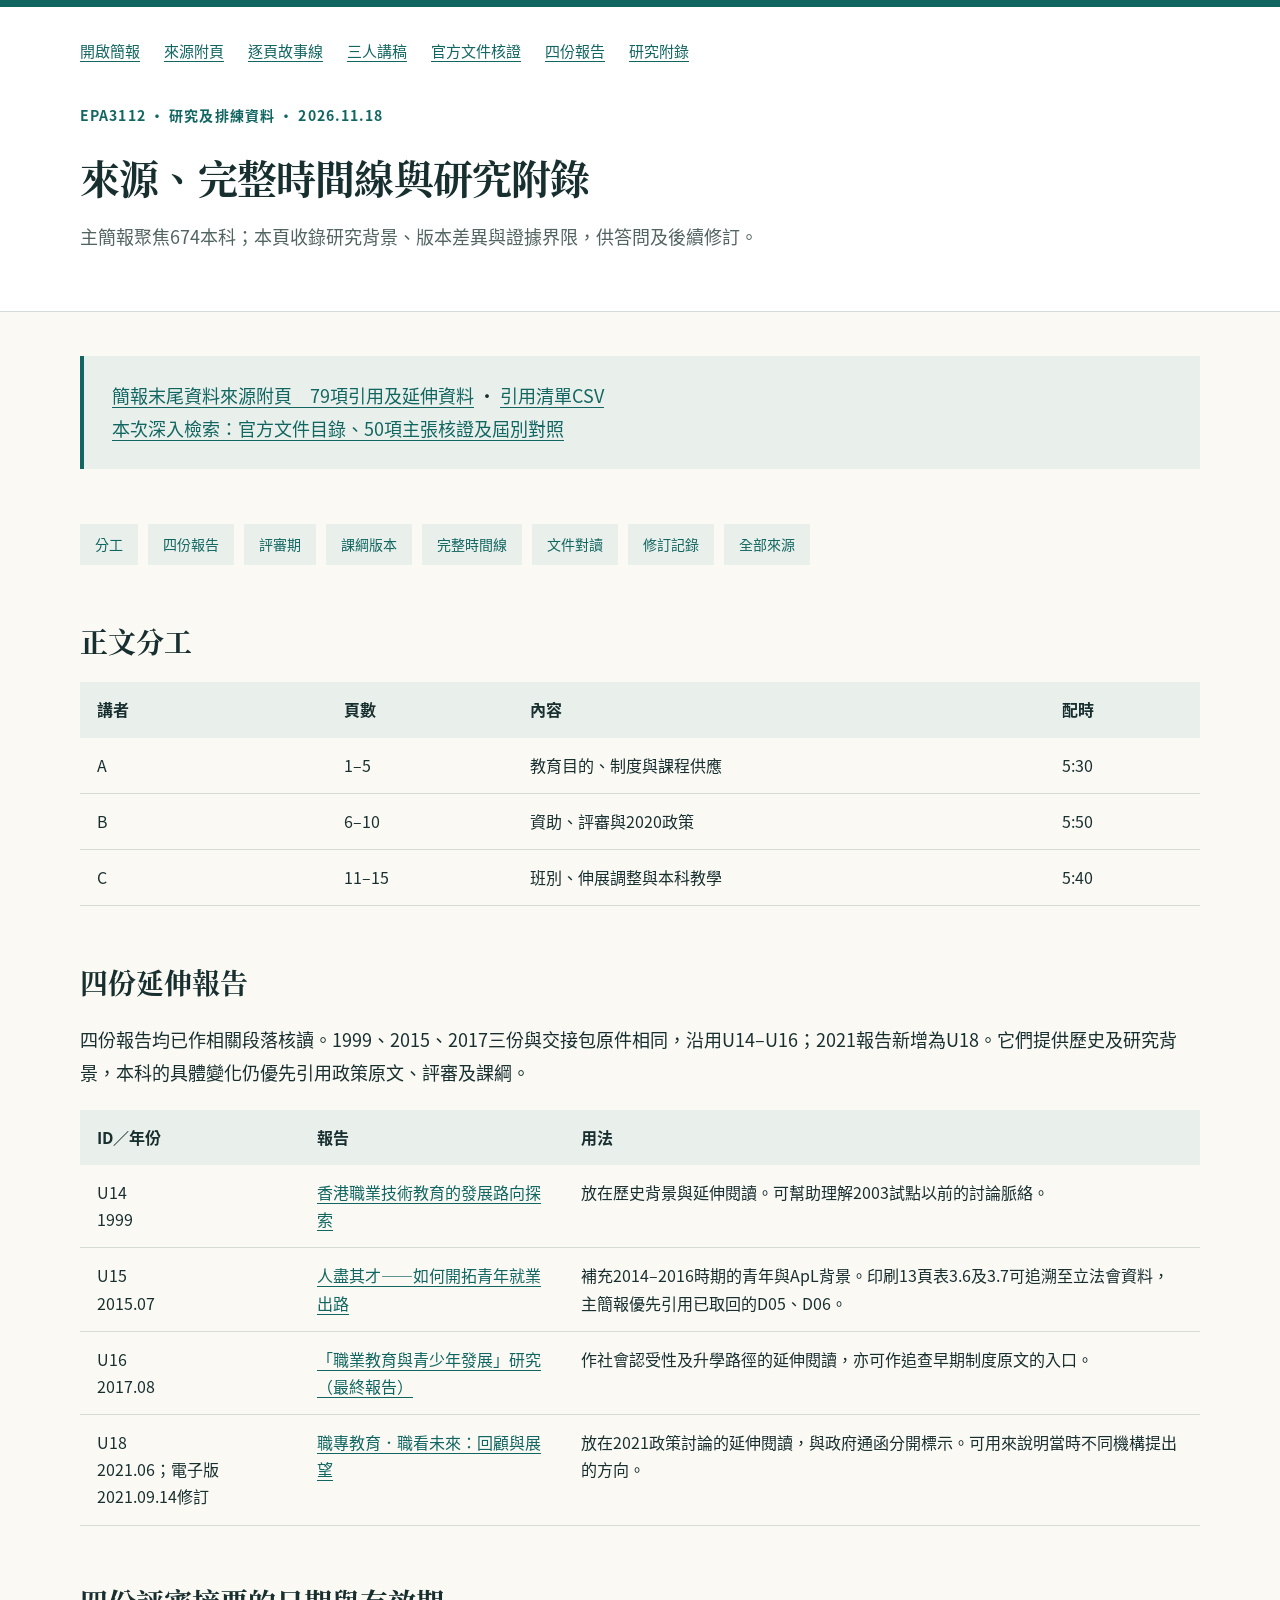
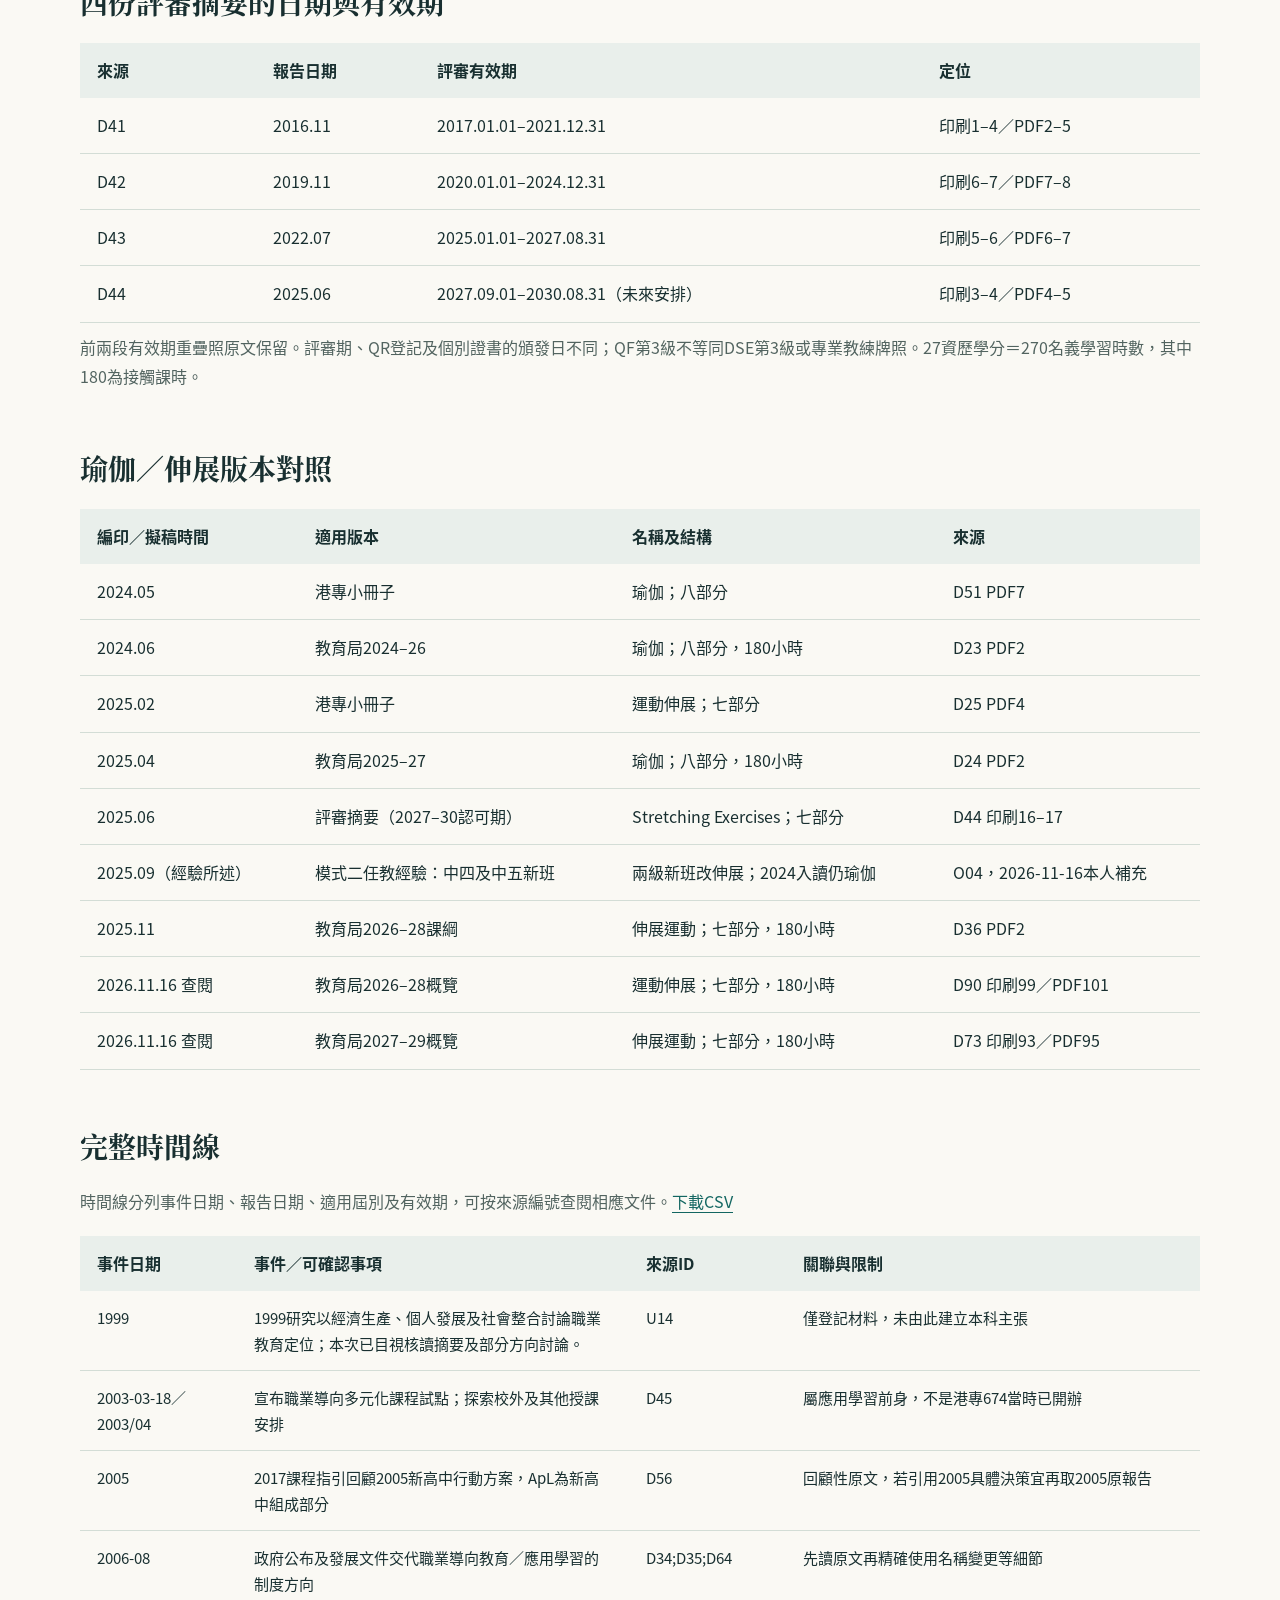
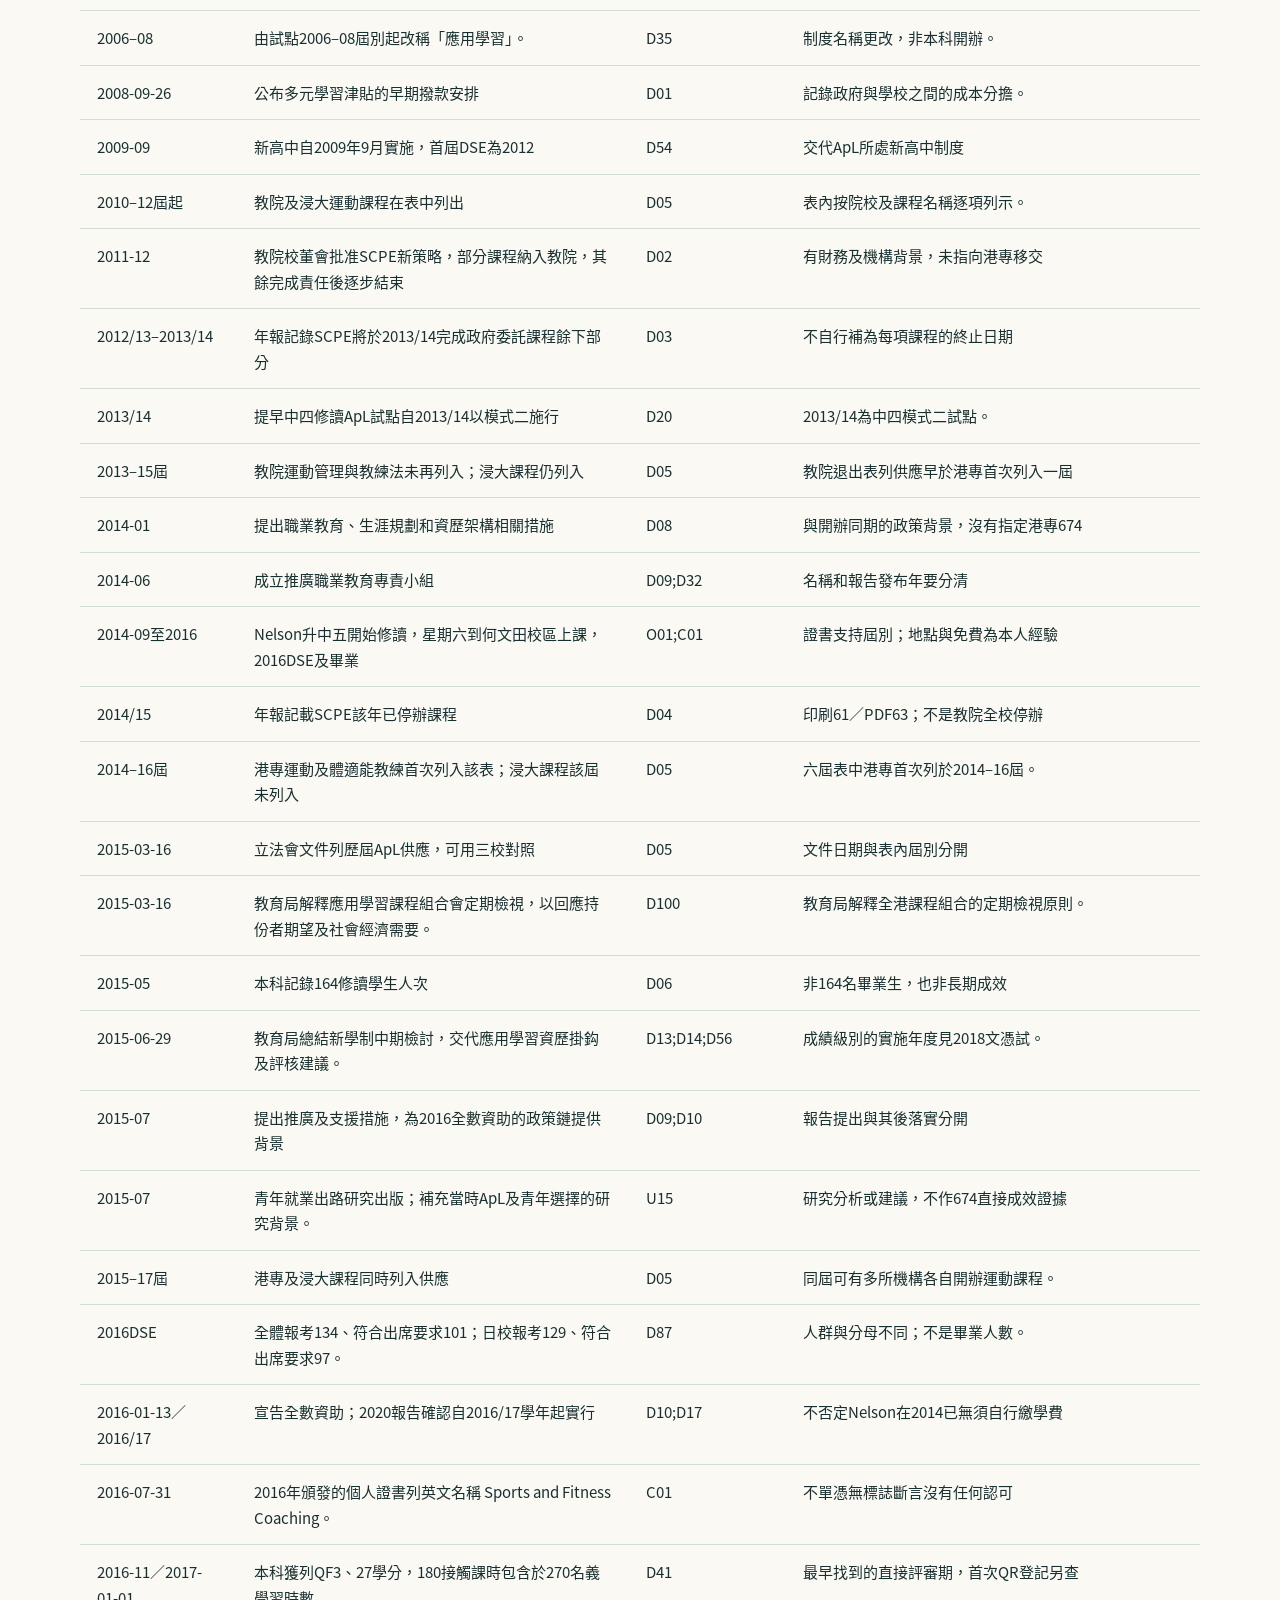
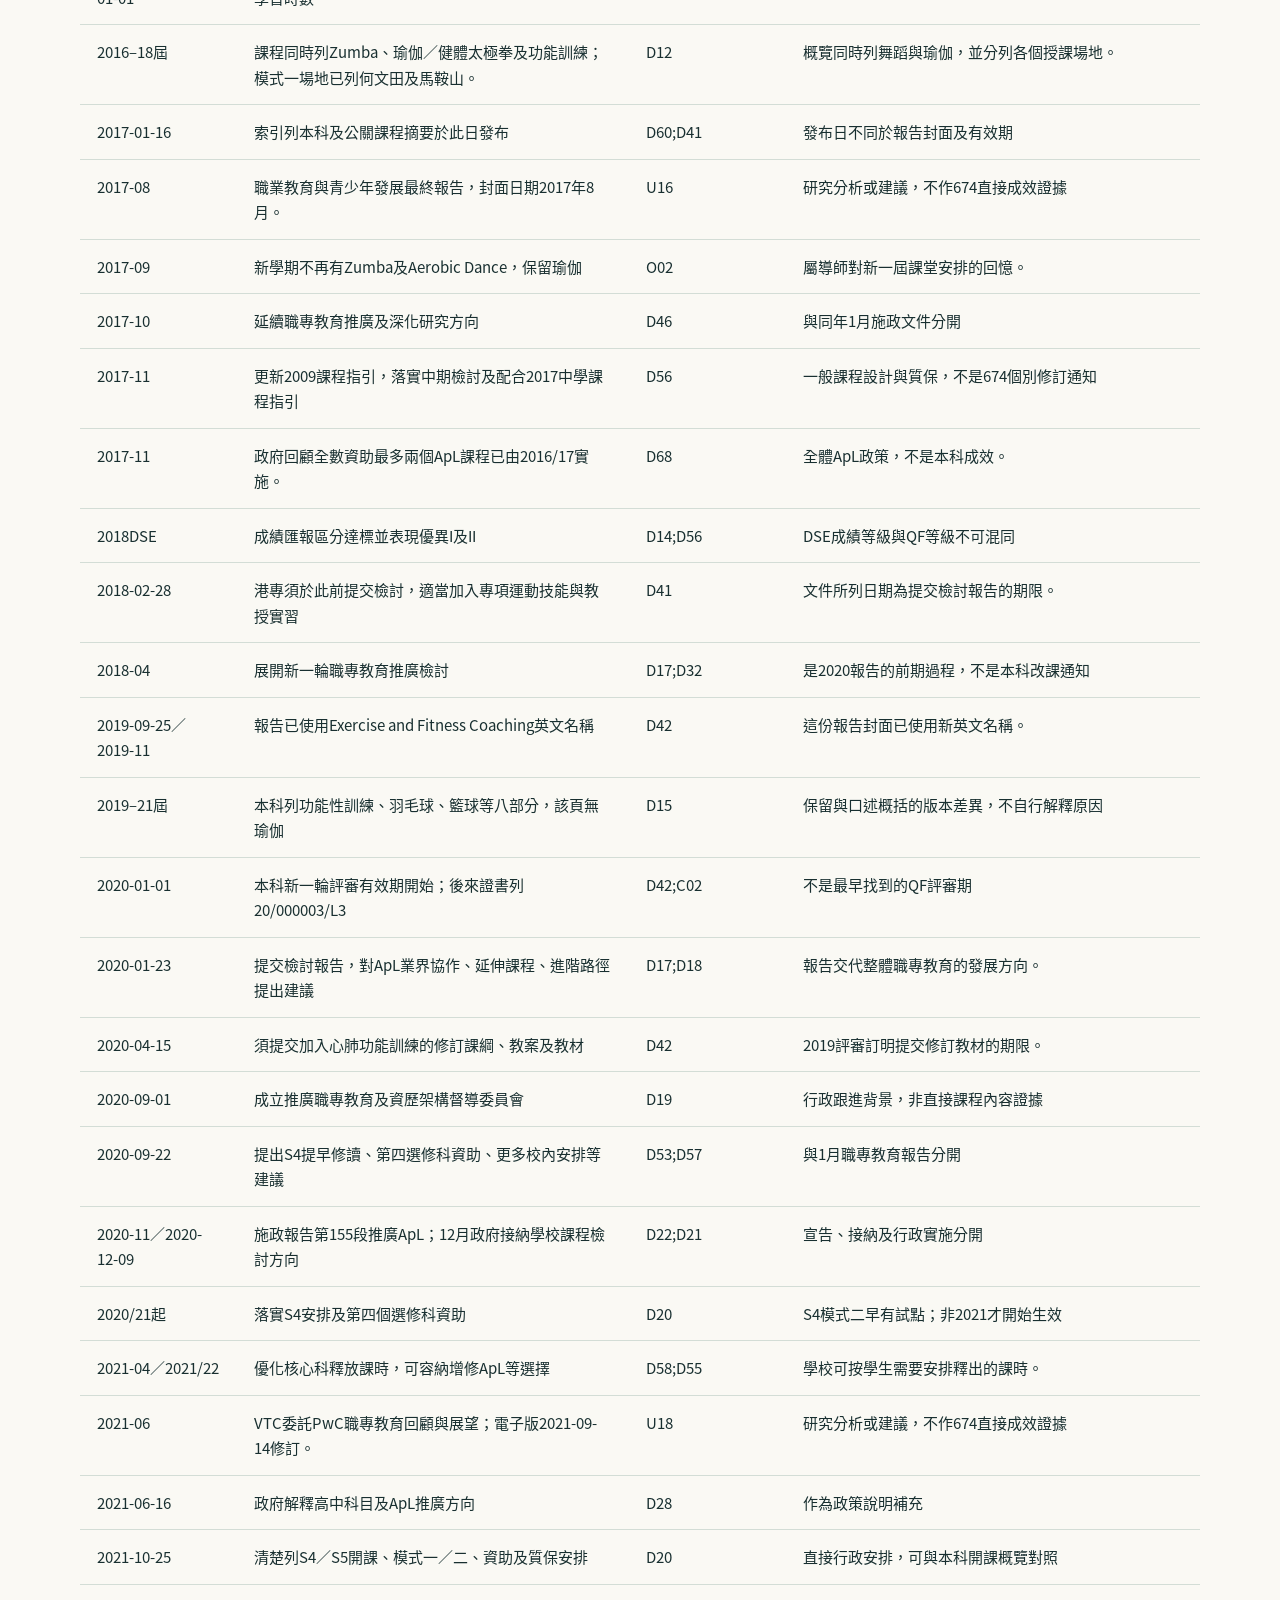
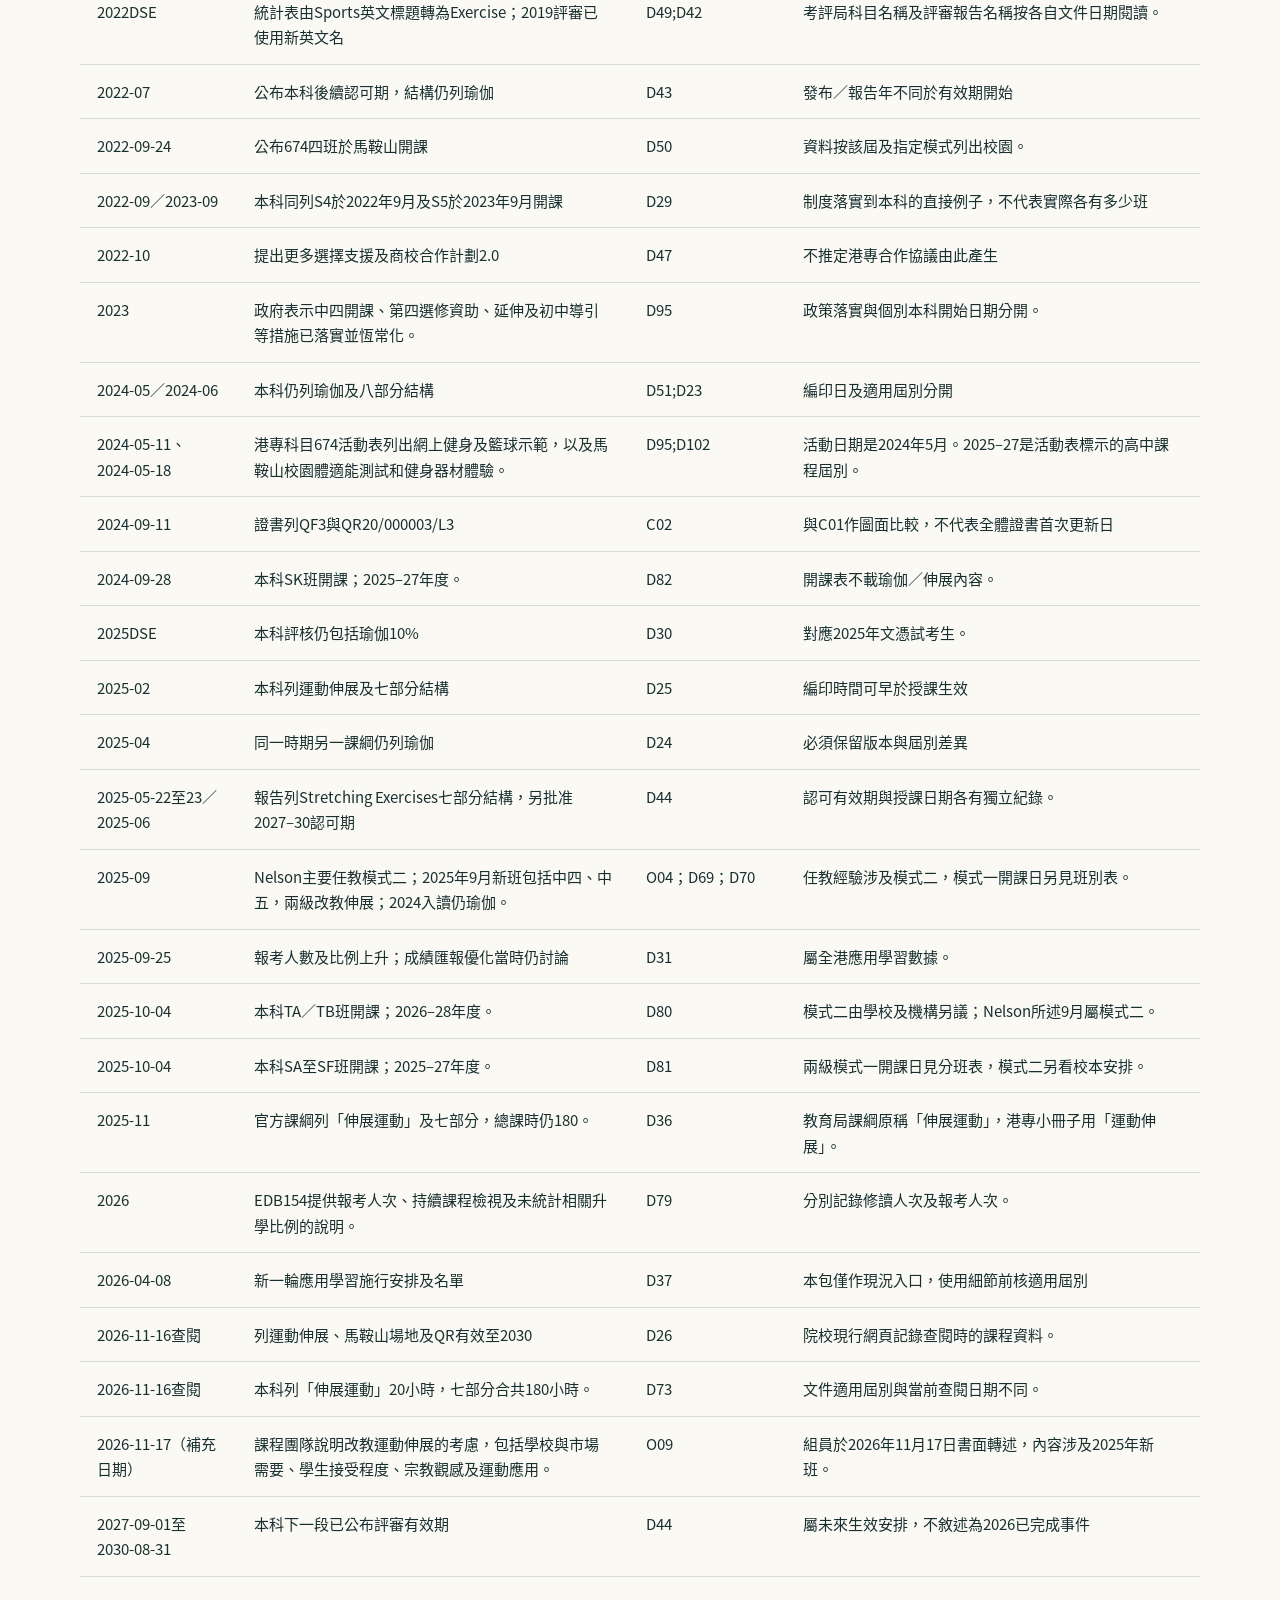
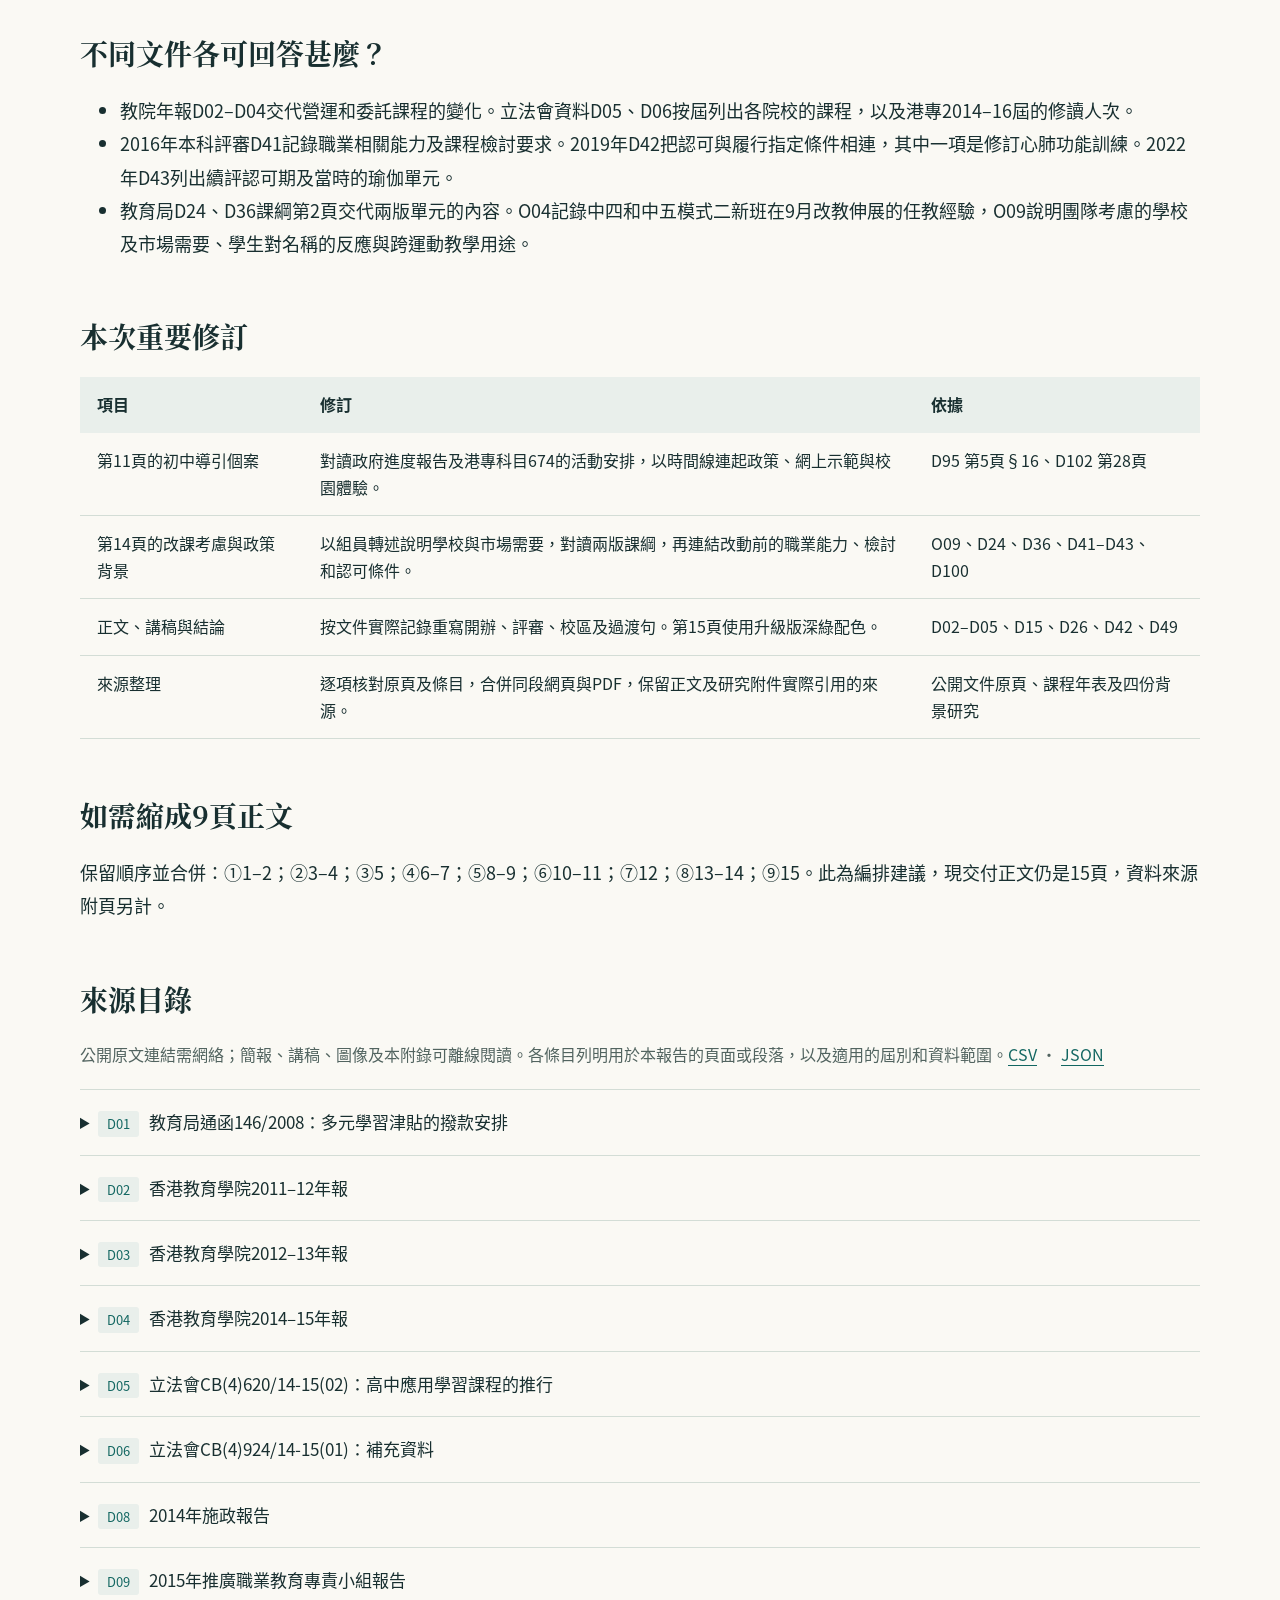
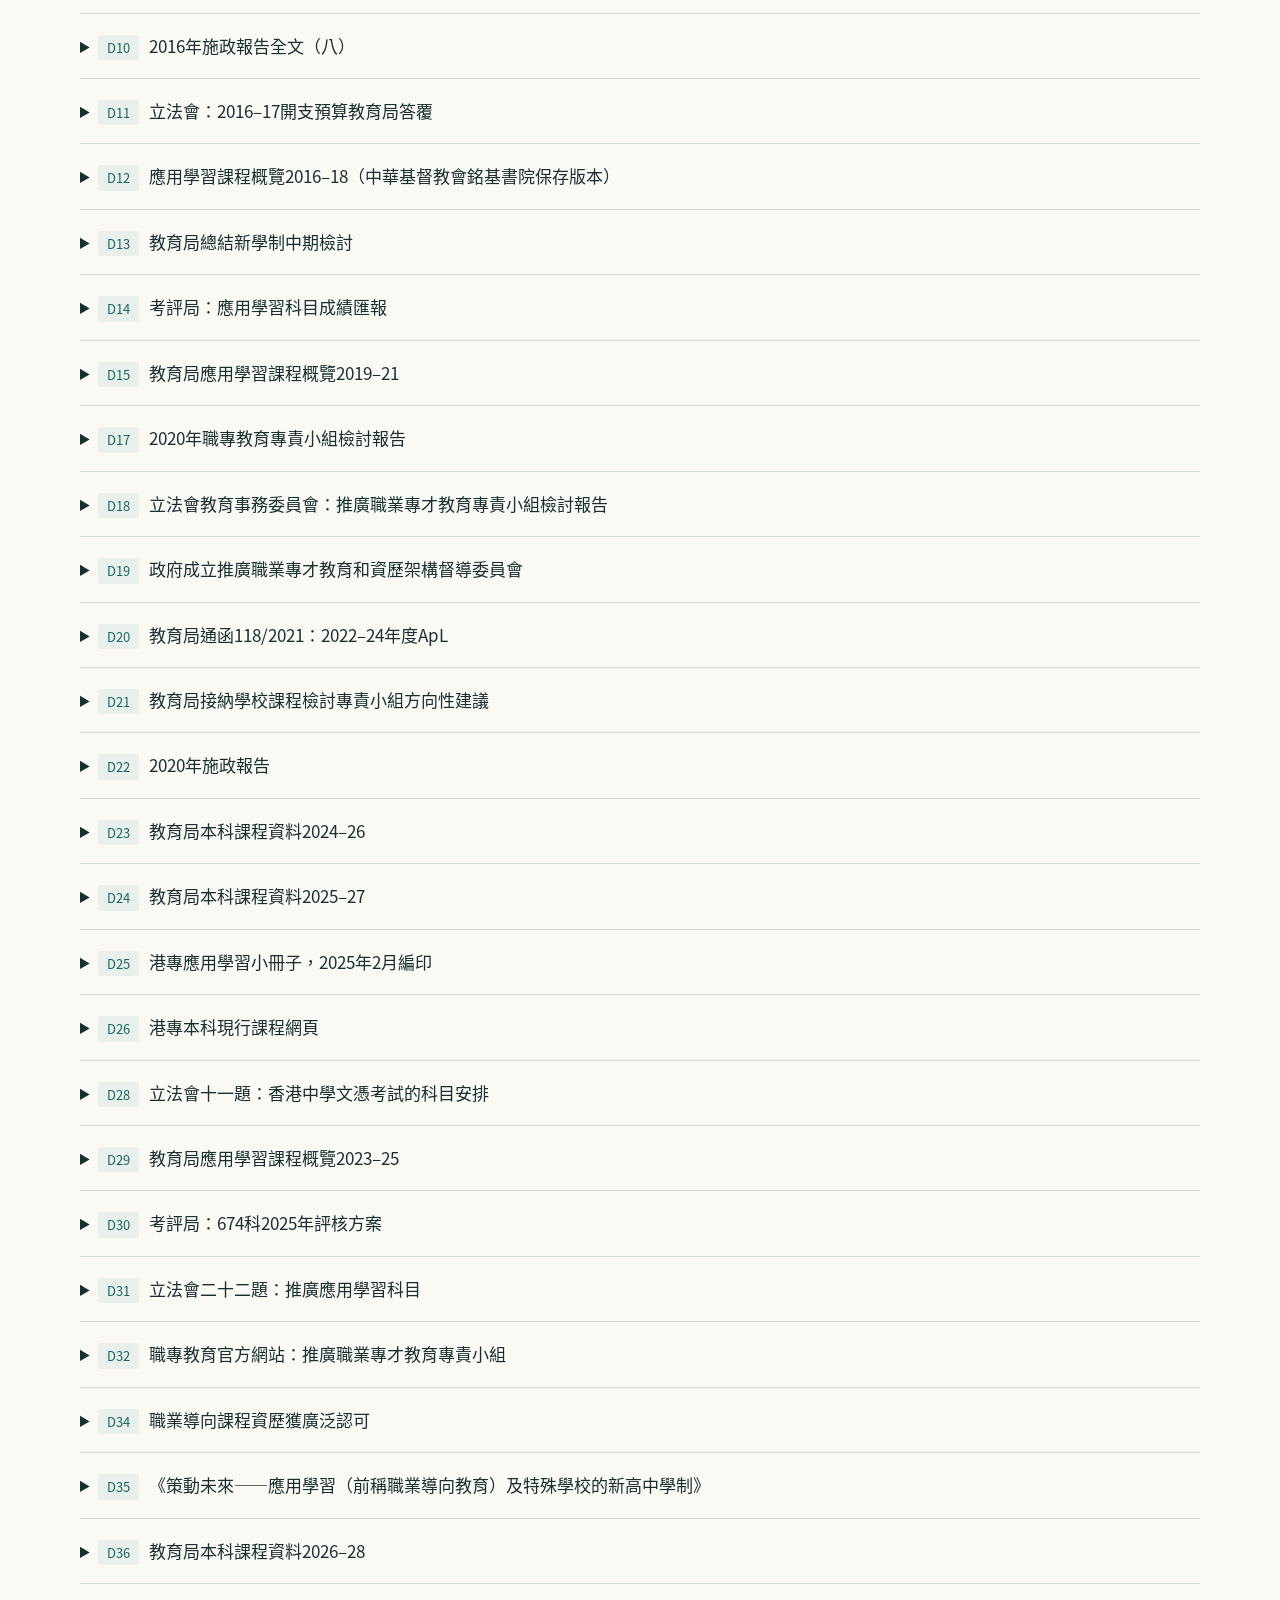
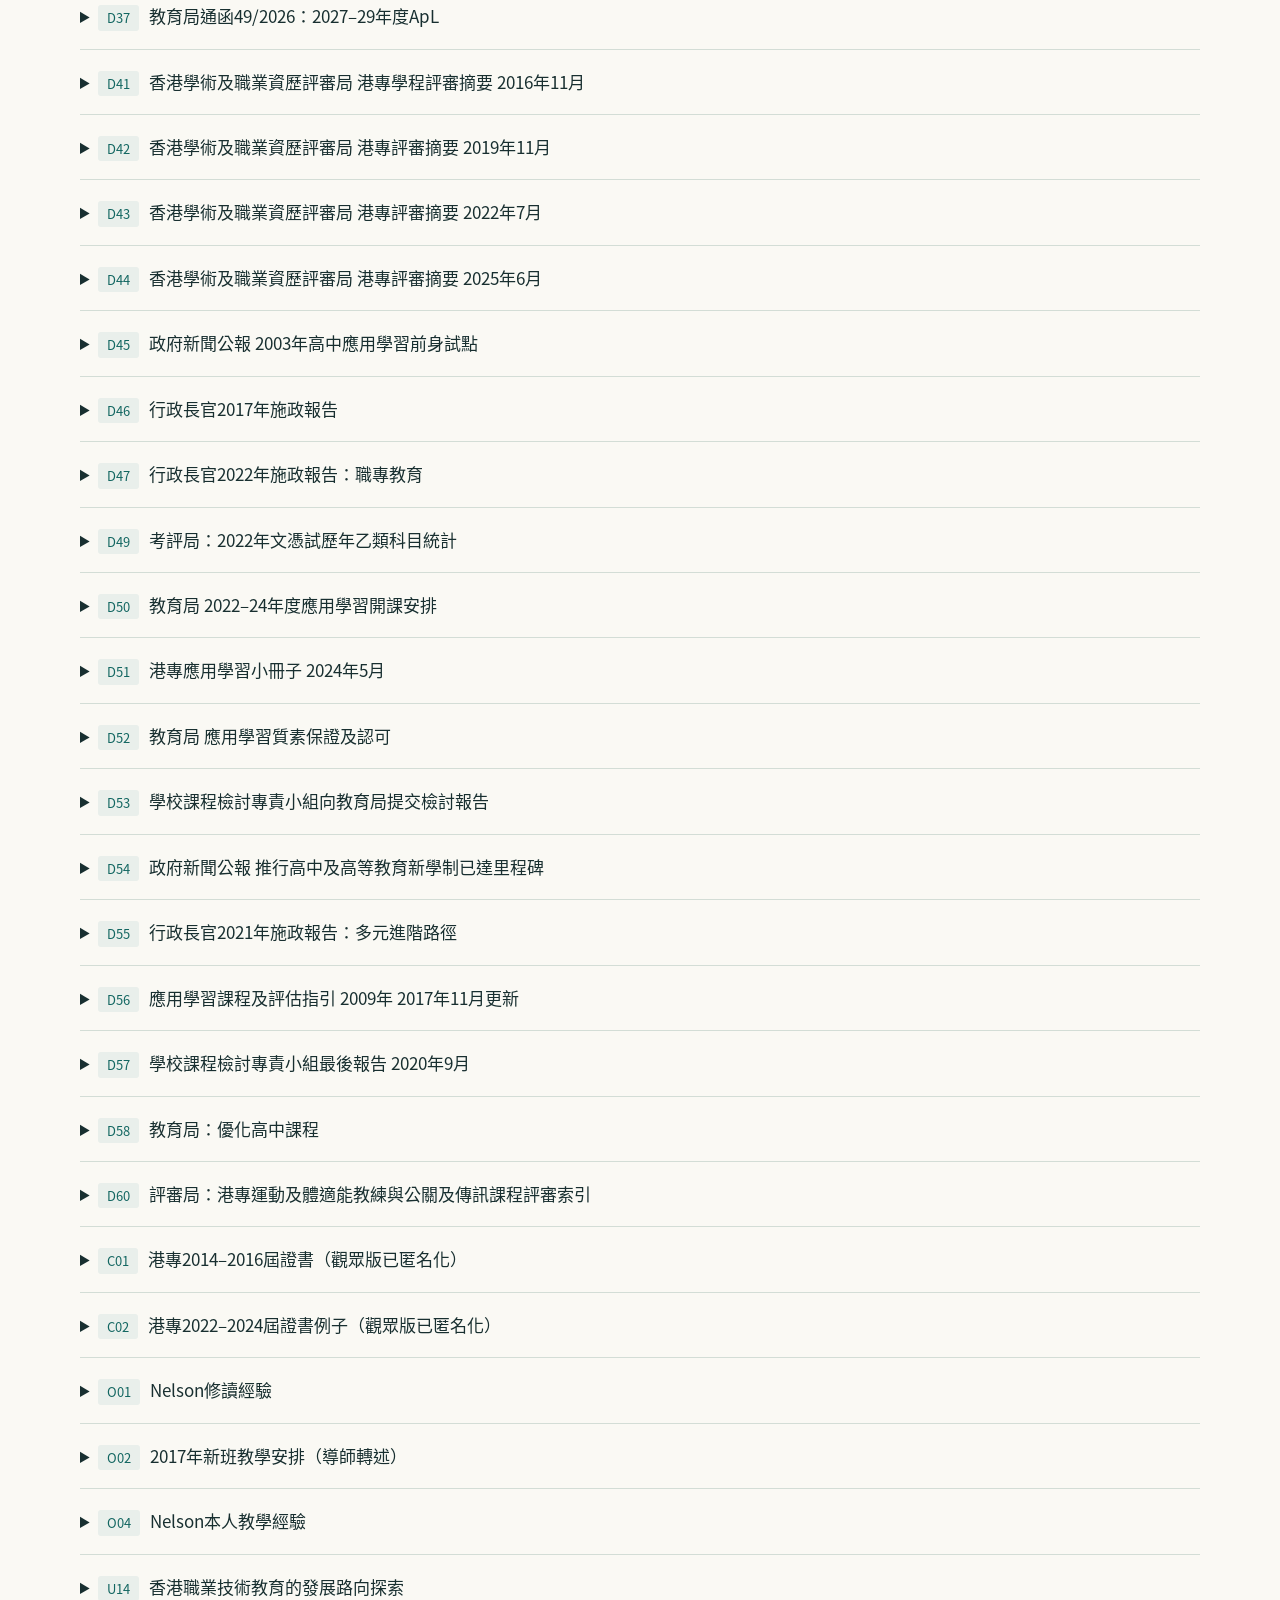
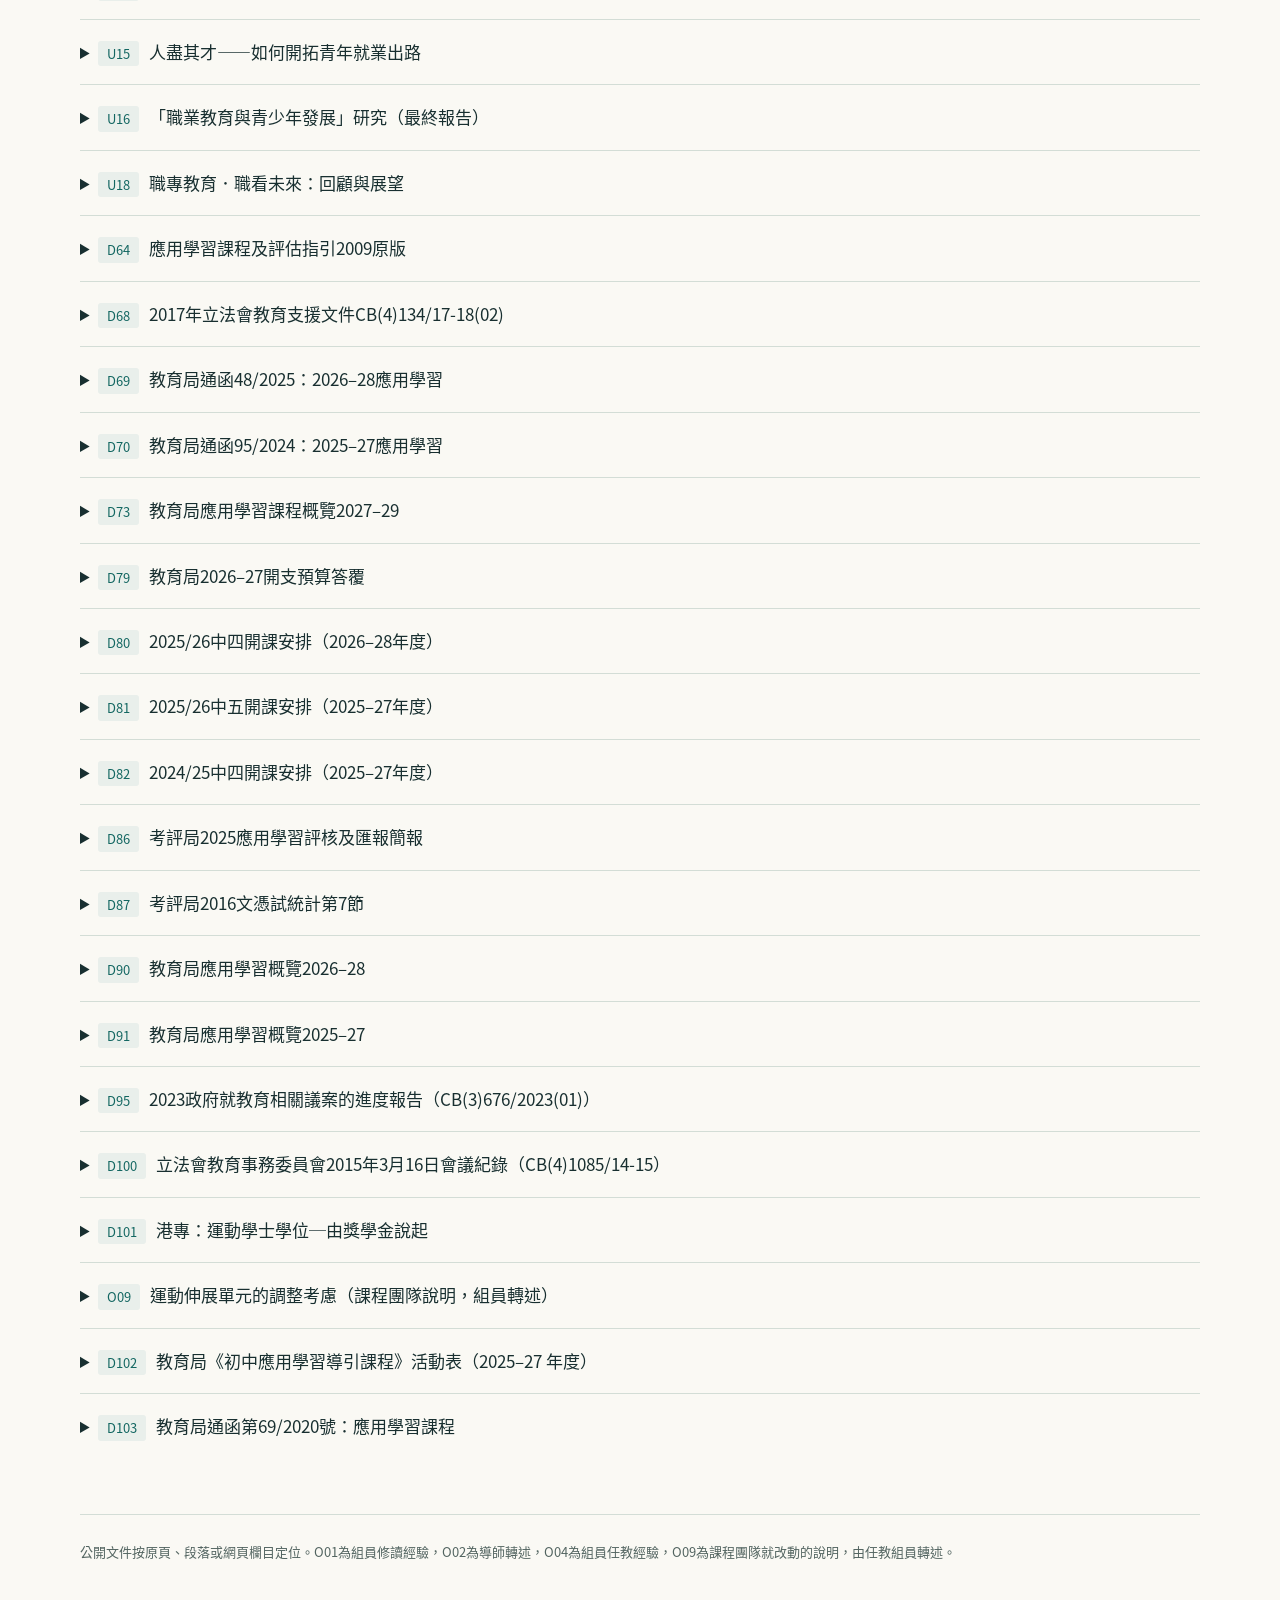
==== commit c093c311: "更新第八頁、第十一頁通函節錄及 Nelson 講者稿" ====
--- a/appendix.html
+++ b/appendix.html
@@ -1 +1 @@
-<!DOCTYPE html><html lang="zh-Hant"><head><meta charset="utf-8"><meta name="viewport" content="width=device-width,initial-scale=1"><title>來源、完整時間線與研究附錄｜EPA3112</title><link rel="stylesheet" href="reader.css"><link rel="stylesheet" href="heading-font.css"></head><body><header><nav><a href="index.html">開啟簡報</a><a href="index.html#/16">來源附頁</a><a href="storyline.html">逐頁故事線</a><a href="speaker-notes.html">三人講稿</a><a href="official-research.html">官方文件核證</a><a href="report-review.html">四份報告</a><a href="appendix.html">研究附錄</a></nav><p class="eyebrow">EPA3112 · 研究及排練資料 · 2026.11.18</p><h1>來源、完整時間線與研究附錄</h1><p class="intro">主簡報聚焦674本科；本頁收錄研究背景、版本差異與證據界限，供答問及後續修訂。</p></header><main><section class="callout"><a href="index.html#/16">簡報末尾資料來源附頁　78項引用及延伸資料</a> · <a href="data/bibliography.csv">引用清單CSV</a><br><a href="official-research.html">本次深入檢索：官方文件目錄、50項主張核證及屆別對照</a></section><section><div class="mini-toc"><a href="#timing">分工</a><a href="#readings">四份報告</a><a href="#accreditation">評審期</a><a href="#versions">課綱版本</a><a href="#timeline">完整時間線</a><a href="#limits">文件對讀</a><a href="#changes">修訂記錄</a><a href="#sources">全部來源</a></div></section><section id="timing"><h2>正文分工</h2><table><thead><tr><th>講者</th><th>頁數</th><th>內容</th><th>配時</th></tr></thead><tbody><tr><td>A</td><td>1–5</td><td>教育目的、制度與課程供應</td><td>5:30</td></tr><tr><td>B</td><td>6–10</td><td>資助、評審與2020政策</td><td>5:50</td></tr><tr><td>C</td><td>11–15</td><td>班別、伸展調整與本科教學</td><td>5:40</td></tr></tbody></table></section><section id="readings"><h2>四份延伸報告</h2><p>四份報告均已作相關段落核讀。1999、2015、2017三份與交接包原件相同，沿用U14–U16；2021報告新增為U18。它們提供歷史及研究背景，本科的具體變化仍優先引用政策原文、評審及課綱。</p><div class="table-wrap"><table class=""><thead><tr><th>ID／年份</th><th>報告</th><th>用法</th></tr></thead><tbody><tr><td>U14<br>1999</td><td><a href="report-review.html#report-U14">香港職業技術教育的發展路向探索</a></td><td>放在歷史背景與延伸閱讀。可幫助理解2003試點以前的討論脈絡。</td></tr><tr><td>U15<br>2015.07</td><td><a href="report-review.html#report-U15">人盡其才——如何開拓青年就業出路</a></td><td>補充2014–2016時期的青年與ApL背景。印刷13頁表3.6及3.7可追溯至立法會資料，主簡報優先引用已取回的D05、D06。</td></tr><tr><td>U16<br>2017.08</td><td><a href="report-review.html#report-U16">「職業教育與青少年發展」研究（最終報告）</a></td><td>作社會認受性及升學路徑的延伸閱讀，亦可作追查早期制度原文的入口。</td></tr><tr><td>U18<br>2021.06；電子版2021.09.14修訂</td><td><a href="report-review.html#report-U18">職專教育．職看未來：回顧與展望</a></td><td>放在2021政策討論的延伸閱讀，與政府通函分開標示。可用來說明當時不同機構提出的方向。</td></tr></tbody></table></div></section><section id="accreditation"><h2>四份評審摘要的日期與有效期</h2><div class="table-wrap"><table class=""><thead><tr><th>來源</th><th>報告日期</th><th>評審有效期</th><th>定位</th></tr></thead><tbody><tr><td>D41</td><td>2016.11</td><td>2017.01.01–2021.12.31</td><td>印刷1–4／PDF2–5</td></tr><tr><td>D42</td><td>2019.11</td><td>2020.01.01–2024.12.31</td><td>印刷6–7／PDF7–8</td></tr><tr><td>D43</td><td>2022.07</td><td>2025.01.01–2027.08.31</td><td>印刷5–6／PDF6–7</td></tr><tr><td>D44</td><td>2025.06</td><td>2027.09.01–2030.08.31（未來安排）</td><td>印刷3–4／PDF4–5</td></tr></tbody></table></div><p class="meta">前兩段有效期重疊照原文保留。評審期、QR登記及個別證書的頒發日不同；QF第3級不等同DSE第3級或專業教練牌照。27資歷學分＝270名義學習時數，其中180為接觸課時。</p></section><section id="versions"><h2>瑜伽／伸展版本對照</h2><div class="table-wrap"><table class=""><thead><tr><th>編印／擬稿時間</th><th>適用版本</th><th>名稱及結構</th><th>來源</th></tr></thead><tbody><tr><td>2024.05</td><td>港專小冊子</td><td>瑜伽；八部分</td><td>D51 PDF7</td></tr><tr><td>2024.06</td><td>教育局2024–26</td><td>瑜伽；八部分，180小時</td><td>D23 PDF2</td></tr><tr><td>2025.02</td><td>港專小冊子</td><td>運動伸展；七部分</td><td>D25 PDF4</td></tr><tr><td>2025.04</td><td>教育局2025–27</td><td>瑜伽；八部分，180小時</td><td>D24 PDF2</td></tr><tr><td>2025.06</td><td>評審摘要（2027–30認可期）</td><td>Stretching Exercises；七部分</td><td>D44 印刷16–17</td></tr><tr><td>2025.09（經驗所述）</td><td>模式二任教經驗：中四及中五新班</td><td>兩級新班改伸展；2024入讀仍瑜伽</td><td>O04，2026-11-16本人補充</td></tr><tr><td>2025.11</td><td>教育局2026–28課綱</td><td>伸展運動；七部分，180小時</td><td>D36 PDF2</td></tr><tr><td>2026.11.16 查閱</td><td>教育局2026–28概覽</td><td>運動伸展；七部分，180小時</td><td>D90 印刷99／PDF101</td></tr><tr><td>2026.11.16 查閱</td><td>教育局2027–29概覽</td><td>伸展運動；七部分，180小時</td><td>D73 印刷93／PDF95</td></tr></tbody></table></div></section><section id="timeline"><h2>完整時間線</h2><p class="meta">時間線分列事件日期、報告日期、適用屆別及有效期，可按來源編號查閱相應文件。<a href="data/timeline.csv">下載CSV</a></p><div class="table-wrap"><table class="timeline"><thead><tr><th>事件日期</th><th>事件／可確認事項</th><th>來源ID</th><th>關聯與限制</th></tr></thead><tbody><tr><td>1999</td><td>1999研究以經濟生產、個人發展及社會整合討論職業教育定位；本次已目視核讀摘要及部分方向討論。</td><td>U14</td><td>僅登記材料，未由此建立本科主張</td></tr><tr><td>2003-03-18／2003/04</td><td>宣布職業導向多元化課程試點；探索校外及其他授課安排</td><td>D45</td><td>屬應用學習前身，不是港專674當時已開辦</td></tr><tr><td>2005</td><td>2017課程指引回顧2005新高中行動方案，ApL為新高中組成部分</td><td>D56</td><td>回顧性原文，若引用2005具體決策宜再取2005原報告</td></tr><tr><td>2006-08</td><td>政府公布及發展文件交代職業導向教育／應用學習的制度方向</td><td>D34;D35;D64</td><td>先讀原文再精確使用名稱變更等細節</td></tr><tr><td>2006–08</td><td>由試點2006–08屆別起改稱「應用學習」。</td><td>D35</td><td>制度名稱更改，非本科開辦。</td></tr><tr><td>2008-09-26</td><td>公布多元學習津貼的早期撥款安排</td><td>D01</td><td>記錄政府與學校之間的成本分擔。</td></tr><tr><td>2009-09</td><td>新高中自2009年9月實施，首屆DSE為2012</td><td>D54</td><td>交代ApL所處新高中制度</td></tr><tr><td>2010–12屆起</td><td>教院及浸大運動課程在表中列出</td><td>D05</td><td>表內按院校及課程名稱逐項列示。</td></tr><tr><td>2011-12</td><td>教院校董會批准SCPE新策略，部分課程納入教院，其餘完成責任後逐步結束</td><td>D02</td><td>有財務及機構背景，未指向港專移交</td></tr><tr><td>2012/13–2013/14</td><td>年報記錄SCPE將於2013/14完成政府委託課程餘下部分</td><td>D03</td><td>不自行補為每項課程的終止日期</td></tr><tr><td>2013/14</td><td>提早中四修讀ApL試點自2013/14以模式二施行</td><td>D20</td><td>2013/14為中四模式二試點。</td></tr><tr><td>2013–15屆</td><td>教院運動管理與教練法未再列入；浸大課程仍列入</td><td>D05</td><td>教院退出表列供應早於港專首次列入一屆</td></tr><tr><td>2014-01</td><td>提出職業教育、生涯規劃和資歷架構相關措施</td><td>D08</td><td>與開辦同期的政策背景，沒有指定港專674</td></tr><tr><td>2014-06</td><td>成立推廣職業教育專責小組</td><td>D09;D32</td><td>名稱和報告發布年要分清</td></tr><tr><td>2014-09至2016</td><td>Nelson升中五開始修讀，星期六到何文田校區上課，2016DSE及畢業</td><td>O01;C01</td><td>證書支持屆別；地點與免費為本人經驗</td></tr><tr><td>2014/15</td><td>年報記載SCPE該年已停辦課程</td><td>D04</td><td>印刷61／PDF63；不是教院全校停辦</td></tr><tr><td>2014–16屆</td><td>港專運動及體適能教練首次列入該表；浸大課程該屆未列入</td><td>D05</td><td>六屆表中港專首次列於2014–16屆。</td></tr><tr><td>2015-03-16</td><td>立法會文件列歷屆ApL供應，可用三校對照</td><td>D05</td><td>文件日期與表內屆別分開</td></tr><tr><td>2015-03-16</td><td>教育局解釋應用學習課程組合會定期檢視，以回應持份者期望及社會經濟需要。</td><td>D100</td><td>教育局解釋全港課程組合的定期檢視原則。</td></tr><tr><td>2015-05</td><td>本科記錄164修讀學生人次</td><td>D06</td><td>非164名畢業生，也非長期成效</td></tr><tr><td>2015-06-29</td><td>教育局總結新學制中期檢討，交代應用學習資歷掛鈎及評核建議。</td><td>D13;D14;D56</td><td>成績級別的實施年度見2018文憑試。</td></tr><tr><td>2015-07</td><td>提出推廣及支援措施，為2016全數資助的政策鏈提供背景</td><td>D09;D10</td><td>報告提出與其後落實分開</td></tr><tr><td>2015-07</td><td>青年就業出路研究出版；補充當時ApL及青年選擇的研究背景。</td><td>U15</td><td>研究分析或建議，不作674直接成效證據</td></tr><tr><td>2015–17屆</td><td>港專及浸大課程同時列入供應</td><td>D05</td><td>同屆可有多所機構各自開辦運動課程。</td></tr><tr><td>2016DSE</td><td>全體報考134、符合出席要求101；日校報考129、符合出席要求97。</td><td>D87</td><td>人群與分母不同；不是畢業人數。</td></tr><tr><td>2016-01-13／2016/17</td><td>宣告全數資助；2020報告確認自2016/17學年起實行</td><td>D10;D17</td><td>不否定Nelson在2014已無須自行繳學費</td></tr><tr><td>2016-07-31</td><td>2016年頒發的個人證書列英文名稱 Sports and Fitness Coaching。</td><td>C01</td><td>不單憑無標誌斷言沒有任何認可</td></tr><tr><td>2016-11／2017-01-01</td><td>本科獲列QF3、27學分，180接觸課時包含於270名義學習時數</td><td>D41</td><td>最早找到的直接評審期，首次QR登記另查</td></tr><tr><td>2016–18屆</td><td>課程同時列Zumba、瑜伽／健體太極拳及功能訓練；模式一場地已列何文田及馬鞍山。</td><td>D12</td><td>概覽同時列舞蹈與瑜伽，並分列各個授課場地。</td></tr><tr><td>2017-01-16</td><td>索引列本科及公關課程摘要於此日發布</td><td>D60;D41</td><td>發布日不同於報告封面及有效期</td></tr><tr><td>2017-08</td><td>職業教育與青少年發展最終報告，封面日期2017年8月。</td><td>U16</td><td>研究分析或建議，不作674直接成效證據</td></tr><tr><td>2017-09</td><td>新學期不再有Zumba及Aerobic Dance，保留瑜伽</td><td>O02</td><td>屬導師對新一屆課堂安排的回憶。</td></tr><tr><td>2017-10</td><td>延續職專教育推廣及深化研究方向</td><td>D46</td><td>與同年1月施政文件分開</td></tr><tr><td>2017-11</td><td>更新2009課程指引，落實中期檢討及配合2017中學課程指引</td><td>D56</td><td>一般課程設計與質保，不是674個別修訂通知</td></tr><tr><td>2017-11</td><td>政府回顧全數資助最多兩個ApL課程已由2016/17實施。</td><td>D68</td><td>全體ApL政策，不是本科成效。</td></tr><tr><td>2018DSE</td><td>成績匯報區分達標並表現優異I及II</td><td>D14;D56</td><td>DSE成績等級與QF等級不可混同</td></tr><tr><td>2018-02-28</td><td>港專須於此前提交檢討，適當加入專項運動技能與教授實習</td><td>D41</td><td>文件所列日期為提交檢討報告的期限。</td></tr><tr><td>2018-04</td><td>展開新一輪職專教育推廣檢討</td><td>D17;D32</td><td>是2020報告的前期過程，不是本科改課通知</td></tr><tr><td>2019-09-25／2019-11</td><td>報告已使用Exercise and Fitness Coaching英文名稱</td><td>D42</td><td>這份報告封面已使用新英文名稱。</td></tr><tr><td>2019–21屆</td><td>本科列功能性訓練、羽毛球、籃球等八部分，該頁無瑜伽</td><td>D15</td><td>保留與口述概括的版本差異，不自行解釋原因</td></tr><tr><td>2020-01-01</td><td>本科新一輪評審有效期開始；後來證書列20/000003/L3</td><td>D42;C02</td><td>不是最早找到的QF評審期</td></tr><tr><td>2020-01-23</td><td>提交檢討報告，對ApL業界協作、延伸課程、進階路徑提出建議</td><td>D17;D18</td><td>報告交代整體職專教育的發展方向。</td></tr><tr><td>2020-04-15</td><td>須提交加入心肺功能訓練的修訂課綱、教案及教材</td><td>D42</td><td>2019評審訂明提交修訂教材的期限。</td></tr><tr><td>2020-09-01</td><td>成立推廣職專教育及資歷架構督導委員會</td><td>D19</td><td>行政跟進背景，非直接課程內容證據</td></tr><tr><td>2020-09-22</td><td>提出S4提早修讀、第四選修科資助、更多校內安排等建議</td><td>D53;D57</td><td>與1月職專教育報告分開</td></tr><tr><td>2020-11／2020-12-09</td><td>施政報告第155段推廣ApL；12月政府接納學校課程檢討方向</td><td>D22;D21</td><td>宣告、接納及行政實施分開</td></tr><tr><td>2020/21起</td><td>落實S4安排及第四個選修科資助</td><td>D20</td><td>S4模式二早有試點；非2021才開始生效</td></tr><tr><td>2021-04／2021/22</td><td>優化核心科釋放課時，可容納增修ApL等選擇</td><td>D58;D55</td><td>學校可按學生需要安排釋出的課時。</td></tr><tr><td>2021-06</td><td>VTC委託PwC職專教育回顧與展望；電子版2021-09-14修訂。</td><td>U18</td><td>研究分析或建議，不作674直接成效證據</td></tr><tr><td>2021-06-16</td><td>政府解釋高中科目及ApL推廣方向</td><td>D28</td><td>作為政策說明補充</td></tr><tr><td>2021-10-25</td><td>清楚列S4／S5開課、模式一／二、資助及質保安排</td><td>D20</td><td>直接行政安排，可與本科開課概覽對照</td></tr><tr><td>2022DSE</td><td>統計表由Sports英文標題轉為Exercise；2019評審已使用新英文名</td><td>D49;D42</td><td>考評局科目名稱及評審報告名稱按各自文件日期閱讀。</td></tr><tr><td>2022-07</td><td>公布本科後續認可期，結構仍列瑜伽</td><td>D43</td><td>發布／報告年不同於有效期開始</td></tr><tr><td>2022-09-24</td><td>公布674四班於馬鞍山開課</td><td>D50</td><td>資料按該屆及指定模式列出校園。</td></tr><tr><td>2022-09／2023-09</td><td>本科同列S4於2022年9月及S5於2023年9月開課</td><td>D29</td><td>制度落實到本科的直接例子，不代表實際各有多少班</td></tr><tr><td>2022-10</td><td>提出更多選擇支援及商校合作計劃2.0</td><td>D47</td><td>不推定港專合作協議由此產生</td></tr><tr><td>2023</td><td>政府表示中四開課、第四選修資助、延伸及初中導引等措施已落實並恆常化。</td><td>D95</td><td>政策落實與個別本科開始日期分開。</td></tr><tr><td>2024-05／2024-06</td><td>本科仍列瑜伽及八部分結構</td><td>D51;D23</td><td>編印日及適用屆別分開</td></tr><tr><td>2024-05-11、2024-05-18</td><td>港專科目674活動表列出網上健身及籃球示範，以及馬鞍山校園體適能測試和健身器材體驗。</td><td>D95;D102</td><td>活動日期是2024年5月。2025–27是活動表標示的高中課程屆別。</td></tr><tr><td>2024-09-11</td><td>證書列QF3與QR20/000003/L3</td><td>C02</td><td>與C01作圖面比較，不代表全體證書首次更新日</td></tr><tr><td>2024-09-28</td><td>本科SK班開課；2025–27年度。</td><td>D82</td><td>開課表不載瑜伽／伸展內容。</td></tr><tr><td>2025DSE</td><td>本科評核仍包括瑜伽10%</td><td>D30</td><td>對應2025年文憑試考生。</td></tr><tr><td>2025-02</td><td>本科列運動伸展及七部分結構</td><td>D25</td><td>編印時間可早於授課生效</td></tr><tr><td>2025-04</td><td>同一時期另一課綱仍列瑜伽</td><td>D24</td><td>必須保留版本與屆別差異</td></tr><tr><td>2025-05-22至23／2025-06</td><td>報告列Stretching Exercises七部分結構，另批准2027–30認可期</td><td>D44</td><td>認可有效期與授課日期各有獨立紀錄。</td></tr><tr><td>2025-09</td><td>Nelson主要任教模式二；2025年9月新班包括中四、中五，兩級改教伸展；2024入讀仍瑜伽。</td><td>O04；D69；D70</td><td>任教經驗涉及模式二，模式一開課日另見班別表。</td></tr><tr><td>2025-09-25</td><td>報考人數及比例上升；成績匯報優化當時仍討論</td><td>D31</td><td>屬全港應用學習數據。</td></tr><tr><td>2025-10-04</td><td>本科TA／TB班開課；2026–28年度。</td><td>D80</td><td>模式二由學校及機構另議；Nelson所述9月屬模式二。</td></tr><tr><td>2025-10-04</td><td>本科SA至SF班開課；2025–27年度。</td><td>D81</td><td>兩級模式一開課日見分班表，模式二另看校本安排。</td></tr><tr><td>2025-11</td><td>官方課綱列「伸展運動」及七部分，總課時仍180。</td><td>D36</td><td>教育局課綱原稱「伸展運動」，港專小冊子用「運動伸展」。</td></tr><tr><td>2026</td><td>EDB154提供報考人次、持續課程檢視及未統計相關升學比例的說明。</td><td>D79</td><td>分別記錄修讀人次及報考人次。</td></tr><tr><td>2026-04-08</td><td>新一輪應用學習施行安排及名單</td><td>D37</td><td>本包僅作現況入口，使用細節前核適用屆別</td></tr><tr><td>2026-11-16查閱</td><td>列運動伸展、馬鞍山場地及QR有效至2030</td><td>D26</td><td>院校現行網頁記錄查閱時的課程資料。</td></tr><tr><td>2026-11-16查閱</td><td>本科列「伸展運動」20小時，七部分合共180小時。</td><td>D73</td><td>文件適用屆別與當前查閱日期不同。</td></tr><tr><td>2026-11-17（補充日期）</td><td>課程團隊說明改教運動伸展的考慮，包括學校與市場需要、學生接受程度、宗教觀感及運動應用。</td><td>O09</td><td>組員於2026年11月17日書面轉述，內容涉及2025年新班。</td></tr><tr><td>2027-09-01至2030-08-31</td><td>本科下一段已公布評審有效期</td><td>D44</td><td>屬未來生效安排，不敘述為2026已完成事件</td></tr></tbody></table></div></section><section id="limits"><h2>不同文件各可回答甚麼？</h2><ul><li>教院年報D02–D04交代營運和委託課程的變化。立法會資料D05、D06按屆列出各院校的課程，以及港專2014–16屆的修讀人次。</li><li>2016年本科評審D41記錄職業相關能力及課程檢討要求。2019年D42把認可與履行指定條件相連，其中一項是修訂心肺功能訓練。2022年D43列出續評認可期及當時的瑜伽單元。</li><li>教育局D24、D36課綱第2頁交代兩版單元的內容。O04記錄中四和中五模式二新班在9月改教伸展的任教經驗，O09說明團隊考慮的學校及市場需要、學生對名稱的反應與跨運動教學用途。</li></ul></section><section id="changes"><h2>本次重要修訂</h2><div class="table-wrap"><table class=""><thead><tr><th>項目</th><th>修訂</th><th>依據</th></tr></thead><tbody><tr><td>第11頁的初中導引個案</td><td>對讀政府進度報告及港專科目674的活動安排，以時間線連起政策、網上示範與校園體驗。</td><td>D95 第5頁§16、D102 第28頁</td></tr><tr><td>第14頁的改課考慮與政策背景</td><td>以組員轉述說明學校與市場需要，對讀兩版課綱，再連結改動前的職業能力、檢討和認可條件。</td><td>O09、D24、D36、D41–D43、D100</td></tr><tr><td>正文、講稿與結論</td><td>按文件實際記錄重寫開辦、評審、校區及過渡句。第15頁使用升級版深綠配色。</td><td>D02–D05、D15、D26、D42、D49</td></tr><tr><td>來源整理</td><td>逐項核對原頁及條目，合併同段網頁與PDF，保留正文及研究附件實際引用的來源。</td><td>公開文件原頁、課程年表及四份背景研究</td></tr></tbody></table></div></section><section><h2>如需縮成9頁正文</h2><p>保留順序並合併：①1–2；②3–4；③5；④6–7；⑤8–9；⑥10–11；⑦12；⑧13–14；⑨15。此為編排建議，現交付正文仍是15頁，資料來源附頁另計。</p></section><section id="sources"><h2>來源目錄</h2><p class="meta">公開原文連結需網絡；簡報、講稿、圖像及本附錄可離線閱讀。各條目列明用於本報告的頁面或段落，以及適用的屆別和資料範圍。<a href="data/sources.csv">CSV</a> · <a href="data/sources.json">JSON</a></p><details id="D01"><summary><span class="badge">D01</span>教育局通函146/2008：多元學習津貼的撥款安排</summary><dl><dt>日期／版本</dt><dd>2008-09-26</dd><dt>頁碼／段落</dt><dd>PDF 1–2，§2–6</dd><dt>可支持的內容</dt><dd>2009/10起多元學習津貼早期撥款安排</dd><dt>適用範圍</dt><dd>2008年文件列出政府與學校當年的費用分擔方式。</dd><dt>本次核讀狀態</dt><dd>已核讀引用的頁面、段落或欄位。</dd></dl><a class="source-url" href="https://applications.edb.gov.hk/circular/upload/EDBCM/EDBCM08146C.pdf" target="_blank" rel="noopener noreferrer">https://applications.edb.gov.hk/circular/upload/EDBCM/EDBCM08146C.pdf</a></details><details id="D02"><summary><span class="badge">D02</span>香港教育學院2011–12年報</summary><dl><dt>日期／版本</dt><dd>2011–12年報；記述2011-12決策</dd><dt>頁碼／段落</dt><dd>印刷60／PDF62，司庫報告SCPE段落</dd><dt>可支持的內容</dt><dd>SCPE新營運策略及財務背景</dd><dt>適用範圍</dt><dd>年報記錄教院及其持續專業教育學院的營運調整。</dd><dt>本次核讀狀態</dt><dd>已核讀引用的頁面、段落或欄位。</dd></dl><a class="source-url" href="https://www.eduhk.hk/ar/annual1112/pdf/HKIEd_Annual_Report_2011-2012.pdf" target="_blank" rel="noopener noreferrer">https://www.eduhk.hk/ar/annual1112/pdf/HKIEd_Annual_Report_2011-2012.pdf</a></details><details id="D03"><summary><span class="badge">D03</span>香港教育學院2012–13年報</summary><dl><dt>日期／版本</dt><dd>2012–13年報</dd><dt>頁碼／段落</dt><dd>印刷61／PDF64，SCPE段落</dd><dt>可支持的內容</dt><dd>2013/14完成委託課程餘下責任</dd><dt>適用範圍</dt><dd>年報按院校整體業務敘述課程調整。</dd><dt>本次核讀狀態</dt><dd>已核讀引用的頁面、段落或欄位。</dd></dl><a class="source-url" href="https://www.eduhk.hk/ar/annual1213/Images/HKIED-annualreport2012-13.pdf" target="_blank" rel="noopener noreferrer">https://www.eduhk.hk/ar/annual1213/Images/HKIED-annualreport2012-13.pdf</a></details><details id="D04"><summary><span class="badge">D04</span>香港教育學院2014–15年報</summary><dl><dt>日期／版本</dt><dd>2014–15年報</dd><dt>頁碼／段落</dt><dd>印刷61／PDF63，SCPE段落</dd><dt>可支持的內容</dt><dd>SCPE該年已停辦課程</dd><dt>適用範圍</dt><dd>內容涉及持續專業教育學院的課程與營運安排。</dd><dt>本次核讀狀態</dt><dd>已核讀引用的頁面、段落或欄位。</dd></dl><a class="source-url" href="https://www.eduhk.hk/ar/annual1920/HKIEd_Annual_Report_2014-2015.pdf" target="_blank" rel="noopener noreferrer">https://www.eduhk.hk/ar/annual1920/HKIEd_Annual_Report_2014-2015.pdf</a></details><details id="D05"><summary><span class="badge">D05</span>立法會CB(4)620/14-15(02)：高中應用學習課程的推行</summary><dl><dt>日期／版本</dt><dd>2015-03-16</dd><dt>頁碼／段落</dt><dd>附錄四，印刷／PDF14</dd><dt>可支持的內容</dt><dd>三機構2010–12至2015–17屆供應表</dd><dt>適用範圍</dt><dd>表內的標記按提供機構、課程名稱及修讀屆別排列。</dd><dt>本次核讀狀態</dt><dd>本次成功取得官方PDF，已核讀附錄四第14頁並目視確認表格。</dd></dl><a class="source-url" href="https://www.legco.gov.hk/yr14-15/chinese/panels/ed/papers/ed20150316cb4-620-2-c.pdf" target="_blank" rel="noopener noreferrer">https://www.legco.gov.hk/yr14-15/chinese/panels/ed/papers/ed20150316cb4-620-2-c.pdf</a></details><details id="D06"><summary><span class="badge">D06</span>立法會CB(4)924/14-15(01)：補充資料</summary><dl><dt>日期／版本</dt><dd>2015-05</dd><dt>頁碼／段落</dt><dd>附件印刷1–2／PDF2–3（164人次見印刷2）</dd><dt>可支持的內容</dt><dd>2014–16屆修讀學生人次及課程模式</dd><dt>適用範圍</dt><dd>統計單位為修讀人次。</dd><dt>本次核讀狀態</dt><dd>本次成功取得官方PDF，已核讀附件第1–2頁，目視確認本科164人次。</dd></dl><a class="source-url" href="https://www.legco.gov.hk/yr14-15/chinese/panels/ed/papers/ed20150316cb4-924-1-c.pdf" target="_blank" rel="noopener noreferrer">https://www.legco.gov.hk/yr14-15/chinese/panels/ed/papers/ed20150316cb4-924-1-c.pdf</a></details><details id="D08"><summary><span class="badge">D08</span>2014年施政報告</summary><dl><dt>日期／版本</dt><dd>2014年施政報告</dd><dt>頁碼／段落</dt><dd>PDF27–28，§101–108</dd><dt>可支持的內容</dt><dd>政府提出檢視職業教育、成立專責小組、加強生涯規劃及設立資歷架構基金。</dd><dt>適用範圍</dt><dd>屬2014年香港職業教育的整體政策。</dd><dt>本次核讀狀態</dt><dd>已對照原文所列頁面或網頁段落。</dd></dl><a class="source-url" href="https://www.policyaddress.gov.hk/2014/chi/pdf/PA2014.pdf" target="_blank" rel="noopener noreferrer">https://www.policyaddress.gov.hk/2014/chi/pdf/PA2014.pdf</a></details><details id="D09"><summary><span class="badge">D09</span>2015年推廣職業教育專責小組報告</summary><dl><dt>日期／版本</dt><dd>2015-07</dd><dt>頁碼／段落</dt><dd>印刷21／PDF22，§2.5–2.6及註3；印刷87–88／PDF88–89，§6.36–6.39</dd><dt>可支持的內容</dt><dd>§2.5及註3：配合學生興趣／需要，新增修訂課程包括本科；§2.6：QF掛鈎讓學生在DSE以外取得認可資歷，支援深造及就業。§6.36–6.39：建議更多課程與QF掛鈎、政府提供100%課程費用津貼，以及2018評級安排。</dd><dt>適用範圍</dt><dd>2015年建議及取捨考慮，後續施行學年見D11。</dd><dt>本次核讀狀態</dt><dd>已核讀引用的頁面、段落或欄位。</dd></dl><a class="source-url" href="https://www.edb.gov.hk/attachment/tc/edu-system/other-edu-training/vocational-other-edu-program/Report%20of%20the%20Task%20Force%20on%20Promotion%20of%20Vocational%20Education%20%28CHI%29.pdf" target="_blank" rel="noopener noreferrer">https://www.edb.gov.hk/attachment/tc/edu-system/other-edu-training/vocational-other-edu-program/Report%20of%20the%20Task%20Force%20on%20Promotion%20of%20Vocational%20Education%20%28CHI%29.pdf</a></details><details id="D10"><summary><span class="badge">D10</span>2016年施政報告全文（八）</summary><dl><dt>日期／版本</dt><dd>2016-01-13</dd><dt>頁碼／段落</dt><dd>第196段</dd><dt>可支持的內容</dt><dd>全數資助中學提供ApL的政策宣告</dd><dt>適用範圍</dt><dd>2016年施政報告交代政策方向，D11交代實施學年。</dd><dt>本次核讀狀態</dt><dd>已核讀引用的頁面、段落或欄位。</dd></dl><a class="source-url" href="https://www.info.gov.hk/gia/general/201601/13/P201601130410.htm" target="_blank" rel="noopener noreferrer">https://www.info.gov.hk/gia/general/201601/13/P201601130410.htm</a></details><details id="D11"><summary><span class="badge">D11</span>立法會：2016–17開支預算教育局答覆</summary><dl><dt>日期／版本</dt><dd>2016–17開支預算</dd><dt>頁碼／段落</dt><dd>EDB019：第18節EDB-1印刷37–38／PDF60–61；EDB040：印刷107／PDF130，答覆1(d)</dd><dt>可支持的內容</dt><dd>當時答覆已明列由2016/17學年全數資助應用學習；EDB019按課程組別列修讀人次，2014–16運動組別164人次。</dd><dt>適用範圍</dt><dd>開支預算與運動組別數據分列，本科修讀人次見D06。</dd><dt>本次核讀狀態</dt><dd>已核讀引用的頁面、段落或欄位。</dd></dl><a class="source-url" href="https://www.legco.gov.hk/yr15-16/chinese/fc/fc/w_q/edb-c.pdf" target="_blank" rel="noopener noreferrer">https://www.legco.gov.hk/yr15-16/chinese/fc/fc/w_q/edb-c.pdf</a></details><details id="D12"><summary><span class="badge">D12</span>應用學習課程概覽2016–18（中華基督教會銘基書院保存版本）</summary><dl><dt>日期／版本</dt><dd>2016–18屆概覽</dd><dt>頁碼／段落</dt><dd>印刷／PDF68–69</dd><dt>可支持的內容</dt><dd>六大部分、180課時，Zumba與瑜伽／太極並存；授課地點</dd><dt>適用範圍</dt><dd>學校網站保存的教育局概覽副本，記錄當屆公布的課程安排。</dd><dt>本次核讀狀態</dt><dd>已核讀引用的頁面、段落或欄位。</dd></dl><a class="source-url" href="https://cccmkc.edu.hk/sites/default/files/pdf/prospectus_for_applied_learning_2016_2018.pdf" target="_blank" rel="noopener noreferrer">https://cccmkc.edu.hk/sites/default/files/pdf/prospectus_for_applied_learning_2016_2018.pdf</a></details><details id="D13"><summary><span class="badge">D13</span>教育局總結新學制中期檢討</summary><dl><dt>日期／版本</dt><dd>2015-06-29</dd><dt>頁碼／段落</dt><dd>2015.06.29，課程建議中「40個應用學習課程」一項及公開評核建議</dd><dt>可支持的內容</dt><dd>教育局交代應用學習課程與資歷架構的聯繫，並提出細分達標並表現優異的成績匯報安排。</dd><dt>適用範圍</dt><dd>2015年公布建議，D14及D56說明成績匯報的實施年度。</dd><dt>本次核讀狀態</dt><dd>已對照原文所列頁面或網頁段落。</dd></dl><a class="source-url" href="https://www.info.gov.hk/gia/general/201506/29/P201506290549.htm" target="_blank" rel="noopener noreferrer">https://www.info.gov.hk/gia/general/201506/29/P201506290549.htm</a></details><details id="D14"><summary><span class="badge">D14</span>考評局：應用學習科目成績匯報</summary><dl><dt>日期／版本</dt><dd>現行動態FAQ；制度自2018DSE</dd><dt>頁碼／段落</dt><dd>乙類科目常見問題，第1問「應用學習科目的成績如何匯報？」</dd><dt>可支持的內容</dt><dd>2018年文憑試起，一般應用學習採用達標、達標並表現優異（I）及（II）；應用學習中文另有安排。</dd><dt>適用範圍</dt><dd>記錄文憑試的成績匯報方式，資歷級別見四份本科評審。</dd><dt>本次核讀狀態</dt><dd>已對照原文所列頁面或網頁段落。</dd></dl><a class="source-url" href="https://www.hkeaa.edu.hk/tc/hkdse/assessment/subject_information/category_b_subjects/faq_index/faq_03.html" target="_blank" rel="noopener noreferrer">https://www.hkeaa.edu.hk/tc/hkdse/assessment/subject_information/category_b_subjects/faq_index/faq_03.html</a></details><details id="D15"><summary><span class="badge">D15</span>教育局應用學習課程概覽2019–21</summary><dl><dt>日期／版本</dt><dd>2019–21屆概覽</dd><dt>頁碼／段落</dt><dd>印刷／PDF70–71</dd><dt>可支持的內容</dt><dd>八部分；功能性訓練、羽毛球、籃球；該頁無瑜伽</dd><dt>適用範圍</dt><dd>2019–21課程概覽的主題按原頁記錄，導師的教學回憶另見O02。</dd><dt>本次核讀狀態</dt><dd>已核讀引用的頁面、段落或欄位。</dd></dl><a class="source-url" href="https://www.edb.gov.hk/attachment/en/curriculum-development/cross-kla-studies/applied-learning/whats-new/Prospectus%20for%20Applied%20Learning%202019-21.pdf" target="_blank" rel="noopener noreferrer">https://www.edb.gov.hk/attachment/en/curriculum-development/cross-kla-studies/applied-learning/whats-new/Prospectus%20for%20Applied%20Learning%202019-21.pdf</a></details><details id="D17"><summary><span class="badge">D17</span>2020年職專教育專責小組檢討報告</summary><dl><dt>日期／版本</dt><dd>2020-01；提交2020-01-23另見D18</dd><dt>頁碼／段落</dt><dd>印刷34／PDF36，§3.7；印刷40–42／PDF42–44，§3.27–3.33</dd><dt>可支持的內容</dt><dd>既有資助與QF回顧、ApL業界合作及進階路徑建議</dd><dt>適用範圍</dt><dd>2020年1月專責小組的全港職專教育建議。</dd><dt>本次核讀狀態</dt><dd>已核讀引用的頁面、段落或欄位。</dd></dl><a class="source-url" href="https://www.edb.gov.hk/attachment/tc/edu-system/other-edu-training/vocational-other-edu-program/VPET_TF_Report_2019_c.pdf" target="_blank" rel="noopener noreferrer">https://www.edb.gov.hk/attachment/tc/edu-system/other-edu-training/vocational-other-edu-program/VPET_TF_Report_2019_c.pdf</a></details><details id="D18"><summary><span class="badge">D18</span>立法會教育事務委員會：推廣職業專才教育專責小組檢討報告</summary><dl><dt>日期／版本</dt><dd>2020-07-03</dd><dt>頁碼／段落</dt><dd>PDF1，§2–3；PDF2，§5</dd><dt>可支持的內容</dt><dd>2020年1月23日提交報告，提出透過應用學習及商校合作加強中學職專教育。</dd><dt>適用範圍</dt><dd>記錄專責小組建議及提交立法會的時間。</dd><dt>本次核讀狀態</dt><dd>已對照原文所列頁面或網頁段落。</dd></dl><a class="source-url" href="https://www.legco.gov.hk/yr19-20/chinese/panels/ed/papers/ed20200703cb4-764-1-c.pdf" target="_blank" rel="noopener noreferrer">https://www.legco.gov.hk/yr19-20/chinese/panels/ed/papers/ed20200703cb4-764-1-c.pdf</a></details><details id="D19"><summary><span class="badge">D19</span>政府成立推廣職業專才教育和資歷架構督導委員會</summary><dl><dt>日期／版本</dt><dd>2020-09-01</dd><dt>頁碼／段落</dt><dd>2020.09.01，新聞公報首兩段及委員任期段</dd><dt>可支持的內容</dt><dd>政府成立督導委員會以跟進專責小組建議，並承接資歷架構基金督導委員會職能。</dd><dt>適用範圍</dt><dd>屬政府跟進全港職專教育及資歷架構的行政安排。</dd><dt>本次核讀狀態</dt><dd>已對照原文所列頁面或網頁段落。</dd></dl><a class="source-url" href="https://www.info.gov.hk/gia/general/202009/01/P2020090100286.htm" target="_blank" rel="noopener noreferrer">https://www.info.gov.hk/gia/general/202009/01/P2020090100286.htm</a></details><details id="D20"><summary><span class="badge">D20</span>教育局通函118/2021：2022–24年度ApL</summary><dl><dt>日期／版本</dt><dd>2021-10-25；118/2021</dd><dt>頁碼／段落</dt><dd>PDF2，§6–8及註2</dd><dt>可支持的內容</dt><dd>中四或中五開課、第四選修科資助；2013/14已有中四模式二試點</dd><dt>適用範圍</dt><dd>通函說明學校可以採用的安排及相關條件。</dd><dt>本次核讀狀態</dt><dd>已核讀引用的頁面、段落或欄位。</dd></dl><a class="source-url" href="https://www.edb.gov.hk/attachment/tc/curriculum-development/renewal/CM/EDBCM21118C.pdf" target="_blank" rel="noopener noreferrer">https://www.edb.gov.hk/attachment/tc/curriculum-development/renewal/CM/EDBCM21118C.pdf</a></details><details id="D21"><summary><span class="badge">D21</span>教育局接納學校課程檢討專責小組方向性建議</summary><dl><dt>日期／版本</dt><dd>2020-12-09</dd><dt>頁碼／段落</dt><dd>新聞公報正文及第四項安排</dd><dt>可支持的內容</dt><dd>政府對另一份2020報告的接受與跟進</dd><dt>適用範圍</dt><dd>9月公布的是學校課程檢討，1月職專教育檢討見D17。</dd><dt>本次核讀狀態</dt><dd>已核讀引用的頁面、段落或欄位。</dd></dl><a class="source-url" href="https://www.info.gov.hk/gia/general/202012/09/P2020120900547.htm" target="_blank" rel="noopener noreferrer">https://www.info.gov.hk/gia/general/202012/09/P2020120900547.htm</a></details><details id="D22"><summary><span class="badge">D22</span>2020年施政報告</summary><dl><dt>日期／版本</dt><dd>2020年施政報告</dd><dt>頁碼／段落</dt><dd>印刷52／PDF60，第155段（以原頁影像核對）</dd><dt>可支持的內容</dt><dd>進一步推廣應用學習的政策方向</dd><dt>適用範圍</dt><dd>通用要求適用於高中學校課程規劃。</dd><dt>本次核讀狀態</dt><dd>已核讀引用的頁面、段落或欄位。</dd></dl><a class="source-url" href="https://www.policyaddress.gov.hk/2020/chi/pdf/PA2020.pdf" target="_blank" rel="noopener noreferrer">https://www.policyaddress.gov.hk/2020/chi/pdf/PA2020.pdf</a></details><details id="D23"><summary><span class="badge">D23</span>教育局本科課程資料2024–26</summary><dl><dt>日期／版本</dt><dd>2024–26屆；2024-06擬稿</dd><dt>頁碼／段落</dt><dd>PDF2，課程結構；2024年6月擬稿</dd><dt>可支持的內容</dt><dd>八部分含瑜伽、180課時、相關銜接方向</dd><dt>適用範圍</dt><dd>按本版擬稿日期及適用屆別閱讀，院校各有入學要求。</dd><dt>本次核讀狀態</dt><dd>已核讀引用的頁面、段落或欄位。</dd></dl><a class="source-url" href="https://www.edb.gov.hk/attachment/tc/curriculum-development/cross-kla-studies/applied-learning/course-information/2024-2026/48_Ex%20%26%20Fitness%20Coaching%2824-26%29_c.pdf" target="_blank" rel="noopener noreferrer">https://www.edb.gov.hk/attachment/tc/curriculum-development/cross-kla-studies/applied-learning/course-information/2024-2026/48_Ex%20%26%20Fitness%20Coaching%2824-26%29_c.pdf</a></details><details id="D24"><summary><span class="badge">D24</span>教育局本科課程資料2025–27</summary><dl><dt>日期／版本</dt><dd>2025–27屆；2025-04擬稿</dd><dt>頁碼／段落</dt><dd>PDF2，課程結構；2025年4月擬稿</dd><dt>可支持的內容</dt><dd>2025–27課綱單元5列20小時瑜伽，涵蓋動作、呼吸、運動表現與飲食習慣。實用教練學36小時，訓練設計及執行24小時。</dd><dt>適用範圍</dt><dd>這是2025–27年度、2027年文憑試的課綱，實際班別經驗見O04。</dd><dt>本次核讀狀態</dt><dd>已核讀引用的頁面、段落或欄位。</dd></dl><a class="source-url" href="https://www.edb.gov.hk/attachment/tc/curriculum-development/cross-kla-studies/applied-learning/course-information/2025-2027/42_Ex%20%26%20Fitness%20Coaching%2825-27%29_c.pdf" target="_blank" rel="noopener noreferrer">https://www.edb.gov.hk/attachment/tc/curriculum-development/cross-kla-studies/applied-learning/course-information/2025-2027/42_Ex%20%26%20Fitness%20Coaching%2825-27%29_c.pdf</a></details><details id="D25"><summary><span class="badge">D25</span>港專應用學習小冊子，2025年2月編印</summary><dl><dt>日期／版本</dt><dd>2025-02編印</dd><dt>頁碼／段落</dt><dd>PDF1編印日期、PDF4本科頁</dd><dt>可支持的內容</dt><dd>七部分，列運動伸展</dd><dt>適用範圍</dt><dd>資料反映2025年2月港專招生小冊子的編排，實際上課安排另見模式及班別資料。</dd><dt>本次核讀狀態</dt><dd>已核讀引用的頁面、段落或欄位。</dd></dl><a class="source-url" href="https://mediastore.hkct.edu.hk/abouthkct/information-hub/download-zone/ApL_booklet_25-26_202502.pdf" target="_blank" rel="noopener noreferrer">https://mediastore.hkct.edu.hk/abouthkct/information-hub/download-zone/ApL_booklet_25-26_202502.pdf</a></details><details id="D26"><summary><span class="badge">D26</span>港專本科現行課程網頁</summary><dl><dt>日期／版本</dt><dd>動態網頁；2026-11-16查閱</dd><dt>頁碼／段落</dt><dd>課程結構、上課地點與模式、資歷架構欄；2026-11-16查閱</dd><dt>可支持的內容</dt><dd>現行七部分與伸展、180課時、18個月、馬鞍山兩校園、QF3及QR</dd><dt>適用範圍</dt><dd>頁面記錄查閱時的場地及升學資料，早期場地可對讀D12及D15。</dd><dt>本次核讀狀態</dt><dd>已核讀引用的頁面、段落或欄位。</dd></dl><a class="source-url" href="https://www.hkct.edu.hk/tc/programmes/sports/apl-exercise-fitness-coaching" target="_blank" rel="noopener noreferrer">https://www.hkct.edu.hk/tc/programmes/sports/apl-exercise-fitness-coaching</a></details><details id="D28"><summary><span class="badge">D28</span>立法會十一題：香港中學文憑考試的科目安排</summary><dl><dt>日期／版本</dt><dd>2021-06-16</dd><dt>頁碼／段落</dt><dd>2021.06.16，政府答覆（二）及（三）</dd><dt>可支持的內容</dt><dd>應用學習由校外課程提供機構設計和教授，著重實用元素、理論與實踐，以及與職業領域的連繫。</dd><dt>適用範圍</dt><dd>政府答覆涵蓋全港應用學習的設計及教授安排。</dd><dt>本次核讀狀態</dt><dd>已對照原文所列頁面或網頁段落。</dd></dl><a class="source-url" href="https://www.info.gov.hk/gia/general/202106/16/P2021061600308.htm" target="_blank" rel="noopener noreferrer">https://www.info.gov.hk/gia/general/202106/16/P2021061600308.htm</a></details><details id="D29"><summary><span class="badge">D29</span>教育局應用學習課程概覽2023–25</summary><dl><dt>日期／版本</dt><dd>2023–25屆概覽</dd><dt>頁碼／段落</dt><dd>印刷100／PDF102，項目46</dd><dt>可支持的內容</dt><dd>本科公布S4於2022-09及S5於2023-09開課</dd><dt>適用範圍</dt><dd>概覽說明該屆可供選擇的入讀年級及模式。</dd><dt>本次核讀狀態</dt><dd>已核讀引用的頁面、段落或欄位。</dd></dl><a class="source-url" href="https://www.edb.gov.hk/attachment/en/curriculum-development/cross-kla-studies/applied-learning/ref-and-resources/applied-learning-prospectus/ApL%20Prospectus%202023-25%20cohort.pdf" target="_blank" rel="noopener noreferrer">https://www.edb.gov.hk/attachment/en/curriculum-development/cross-kla-studies/applied-learning/ref-and-resources/applied-learning-prospectus/ApL%20Prospectus%202023-25%20cohort.pdf</a></details><details id="D30"><summary><span class="badge">D30</span>考評局：674科2025年評核方案</summary><dl><dt>日期／版本</dt><dd>2025考試年度</dd><dt>頁碼／段落</dt><dd>PDF1，2025年科目674評核方案，課業2、4及7</dd><dt>可支持的內容</dt><dd>課業2選擇及實施合適的體適能測試，佔10%。課業4瑜伽實務佔10%。課業7由三至四人一組為指定群組設計及實施訓練計劃，以書面計劃及實務評核，佔30%。</dd><dt>適用範圍</dt><dd>適用於2025年文憑試考生，各項百分比為本科評核比重。</dd><dt>本次核讀狀態</dt><dd>已核讀引用的頁面、段落或欄位。</dd></dl><a class="source-url" href="https://www.hkeaa.edu.hk/DocLibrary/HKDSE/Subject_Information/apl/Science/674/674-AS-2025-E.pdf" target="_blank" rel="noopener noreferrer">https://www.hkeaa.edu.hk/DocLibrary/HKDSE/Subject_Information/apl/Science/674/674-AS-2025-E.pdf</a></details><details id="D31"><summary><span class="badge">D31</span>立法會二十二題：推廣應用學習科目</summary><dl><dt>日期／版本</dt><dd>2025-09-25</dd><dt>頁碼／段落</dt><dd>書面答覆（一）至（三）、（四），與議員提問分開</dd><dt>可支持的內容</dt><dd>政府回覆2021至2025 ApL報考人數由3430至7891；2025仍在探討優化成績匯報。</dd><dt>適用範圍</dt><dd>政府答覆列出全港應用學習數據，以及議員對成績匯報的提問。</dd><dt>本次核讀狀態</dt><dd>已核讀引用的頁面、段落或欄位。</dd></dl><a class="source-url" href="https://www.info.gov.hk/gia/general/202509/25/P2025092500466.htm" target="_blank" rel="noopener noreferrer">https://www.info.gov.hk/gia/general/202509/25/P2025092500466.htm</a></details><details id="D32"><summary><span class="badge">D32</span>職專教育官方網站：推廣職業專才教育專責小組</summary><dl><dt>日期／版本</dt><dd>動態官方專責小組介紹</dd><dt>頁碼／段落</dt><dd>「推廣職業教育專責小組」及「推廣職業專才教育專責小組」兩節</dd><dt>可支持的內容</dt><dd>官方回顧2014年成立的專責小組及2015年報告，另載2018年4月13日成立新一屆專責小組、2020年1月23日提交檢討報告。</dd><dt>適用範圍</dt><dd>此頁回顧兩屆專責小組，具體建議見D09和D17。</dd><dt>本次核讀狀態</dt><dd>已對照原文所列頁面或網頁段落。</dd></dl><a class="source-url" href="https://www.vpet.edu.hk/tc/overview/task-force-on-promotion-of-vpet/" target="_blank" rel="noopener noreferrer">https://www.vpet.edu.hk/tc/overview/task-force-on-promotion-of-vpet/</a></details><details id="D34"><summary><span class="badge">D34</span>職業導向課程資歷獲廣泛認可</summary><dl><dt>日期／版本</dt><dd>2006-08-08</dd><dt>頁碼／段落</dt><dd>2006.08.08，新聞公報首兩段</dd><dt>可支持的內容</dt><dd>教育統籌局記錄2003年9月推出試點，並說明第二屆（2004–06）的資歷在進修及工作上的認可。</dd><dt>適用範圍</dt><dd>公報交代早期香港職業導向課程試點的資歷安排。</dd><dt>本次核讀狀態</dt><dd>已對照原文所列頁面或網頁段落。</dd></dl><a class="source-url" href="https://www.info.gov.hk/gia/general/200608/08/P200608080151.htm" target="_blank" rel="noopener noreferrer">https://www.info.gov.hk/gia/general/200608/08/P200608080151.htm</a></details><details id="D35"><summary><span class="badge">D35</span>《策動未來——應用學習（前稱職業導向教育）及特殊學校的新高中學制》</summary><dl><dt>日期／版本</dt><dd>2006-08</dd><dt>頁碼／段落</dt><dd>印刷6–7／PDF20–21，§2.16–2.19；撮要PDF5</dd><dt>可支持的內容</dt><dd>由2006–08試點屆別起採用「應用學習」名稱；解釋其新高中定位。</dd><dt>適用範圍</dt><dd>報告記錄先導課程在制度層面的命名和發展。</dd><dt>本次核讀狀態</dt><dd>已核讀引用的頁面、段落或欄位。</dd></dl><a class="source-url" href="https://www.edb.gov.hk/attachment/tc/curriculum-development/cross-kla-studies/applied-learning/curriculum-documents/cos_sen_report_print_060920_c.pdf" target="_blank" rel="noopener noreferrer">https://www.edb.gov.hk/attachment/tc/curriculum-development/cross-kla-studies/applied-learning/curriculum-documents/cos_sen_report_print_060920_c.pdf</a></details><details id="D36"><summary><span class="badge">D36</span>教育局本科課程資料2026–28</summary><dl><dt>日期／版本</dt><dd>2026–28屆；2025-11擬稿</dd><dt>頁碼／段落</dt><dd>PDF1學習成果、PDF2課程結構、PDF4–5學與教及課程支柱（2025年11月擬稿）</dd><dt>可支持的內容</dt><dd>七部分共180接觸課時。伸展運動20小時，涵蓋不同運動項目的肌肉群和關節及伸展安全。教練、訓練設計及執行60小時，涵蓋設計教案和試教。學與教舉例包括按群體制定及執行活動、分析體適能測試結果、解釋及示範技巧。</dd><dt>適用範圍</dt><dd>原文名稱為「伸展運動」；港專小冊子D25用「運動伸展」。文件擬稿時間與適用屆別、實際授課日須分開。</dd><dt>本次核讀狀態</dt><dd>已核讀引用的頁面、段落或欄位。</dd></dl><a class="source-url" href="https://www.edb.gov.hk/attachment/tc/curriculum-development/cross-kla-studies/applied-learning/course-information/2026-2028/45_Ex%20%26%20Fitness%20Coaching%2826-28%29_c.pdf" target="_blank" rel="noopener noreferrer">https://www.edb.gov.hk/attachment/tc/curriculum-development/cross-kla-studies/applied-learning/course-information/2026-2028/45_Ex%20%26%20Fitness%20Coaching%2826-28%29_c.pdf</a></details><details id="D37"><summary><span class="badge">D37</span>教育局通函49/2026：2027–29年度ApL</summary><dl><dt>日期／版本</dt><dd>2026-04-08；49/2026</dd><dt>頁碼／段落</dt><dd>印刷／PDF1–3，§3、7–9</dd><dt>可支持的內容</dt><dd>現行ApL職專教育定位；中四／中五修讀；模式二由學校及機構議定課表、場地和設施，慎重考慮班數；合資格學校獲津貼向機構支付課程費，不可向學生收費。</dd><dt>適用範圍</dt><dd>屬適用年度的全港通函，界定學校可採用的開辦及協調安排。</dd><dt>本次核讀狀態</dt><dd>已核讀所存PDF第1–3頁、§3、7–9及模式表。</dd></dl><a class="source-url" href="https://applications.edb.gov.hk/circular/upload/EDBCM/EDBCM26049C.pdf" target="_blank" rel="noopener noreferrer">https://applications.edb.gov.hk/circular/upload/EDBCM/EDBCM26049C.pdf</a></details><details id="D41"><summary><span class="badge">D41</span>香港學術及職業資歷評審局 港專學程評審摘要 2016年11月</summary><dl><dt>日期／版本</dt><dd>封面2016-11；發布2017-01-16見D60</dd><dt>頁碼／段落</dt><dd>印刷1–4／PDF2–5，評定、必要條件及§3.1課程目標</dd><dt>可支持的內容</dt><dd>認可期由2017年1月1日起。印刷3頁要求檢討內容和結構，適當加入專項運動技能及教授實習。同頁§3.1列出與職業相關的能力及教練基礎技能，印刷4頁列學習成效。</dd><dt>適用範圍</dt><dd>檢討要求、提交期限及課程目標均見印刷3頁（PDF第4頁）。</dd><dt>本次核讀狀態</dt><dd>已核讀引用的頁面、段落或欄位。</dd></dl><a class="source-url" href="https://hkcaavq.edu.hk/upload/report/578/file/HKCT_LPA_20170116.pdf" target="_blank" rel="noopener noreferrer">https://hkcaavq.edu.hk/upload/report/578/file/HKCT_LPA_20170116.pdf</a></details><details id="D42"><summary><span class="badge">D42</span>香港學術及職業資歷評審局 港專評審摘要 2019年11月</summary><dl><dt>日期／版本</dt><dd>封面2019-11；現場評審2019-09-25</dd><dt>頁碼／段落</dt><dd>印刷6–7／PDF7–8，§2.7–2.9；印刷10–11／PDF11–12，§2.13–2.14</dd><dt>可支持的內容</dt><dd>§2.8.2把有效期內維持認可與按期履行§2.13要求相連。就本科，實踐單元須加入心肺功能訓練並提交課綱、教案及教材。§2.14另就中文名稱提出建議。</dd><dt>適用範圍</dt><dd>就本科而言，心肺訓練屬要求，中文課名屬建議，英文名見報告封面。</dd><dt>本次核讀狀態</dt><dd>已核讀引用的頁面、段落或欄位。</dd></dl><a class="source-url" href="https://hkcaavq.edu.hk/upload/report/1121/file/Summary%20Report_HKCT_1_LPA_4Re-LPA_VA1007_20200120.pdf" target="_blank" rel="noopener noreferrer">https://hkcaavq.edu.hk/upload/report/1121/file/Summary%20Report_HKCT_1_LPA_4Re-LPA_VA1007_20200120.pdf</a></details><details id="D43"><summary><span class="badge">D43</span>香港學術及職業資歷評審局 港專評審摘要 2022年7月</summary><dl><dt>日期／版本</dt><dd>封面2022-07；檔名日期2022-10-05</dd><dt>頁碼／段落</dt><dd>印刷5–6／PDF6–7，§2.7–2.9；印刷11／PDF12，本科目標；印刷14／PDF15，單元表</dd><dt>可支持的內容</dt><dd>續評認可期為2025年1月1日至2027年8月31日，QF第3級。營辦者列出的課程目標包括教練實務和職業相關能力，單元表仍列瑜伽。</dd><dt>適用範圍</dt><dd>400為報告列出的收生上限，生效日期見有效期欄。</dd><dt>本次核讀狀態</dt><dd>已核讀引用的頁面、段落或欄位。</dd></dl><a class="source-url" href="https://hkcaavq.edu.hk/upload/report/1573/file/Summary%20Report_LPA_ReLPA_HKCT_20221005.pdf" target="_blank" rel="noopener noreferrer">https://hkcaavq.edu.hk/upload/report/1573/file/Summary%20Report_LPA_ReLPA_HKCT_20221005.pdf</a></details><details id="D44"><summary><span class="badge">D44</span>香港學術及職業資歷評審局 港專評審摘要 2025年6月</summary><dl><dt>日期／版本</dt><dd>封面2025-06；檔名日期2025-07-18</dd><dt>頁碼／段落</dt><dd>印刷3–4／PDF4–5；印刷16–17／PDF17–18</dd><dt>可支持的內容</dt><dd>2027-09-01至2030-08-31認可；七部分及Stretching Exercises</dd><dt>適用範圍</dt><dd>本科條目的收生上限為600，認可期由2027年9月起。</dd><dt>本次核讀狀態</dt><dd>已核讀引用的頁面、段落或欄位。</dd></dl><a class="source-url" href="https://www.hkcaavq.edu.hk/upload/report/2052/file/Summary%20Report_Re-LPA_HKCT_20250718.pdf" target="_blank" rel="noopener noreferrer">https://www.hkcaavq.edu.hk/upload/report/2052/file/Summary%20Report_Re-LPA_HKCT_20250718.pdf</a></details><details id="D45"><summary><span class="badge">D45</span>政府新聞公報 2003年高中應用學習前身試點</summary><dl><dt>日期／版本</dt><dd>2003-03-18</dd><dt>頁碼／段落</dt><dd>2003-03-18新聞公報正文</dd><dt>可支持的內容</dt><dd>2003/04職業導向多元化課程試點</dd><dt>適用範圍</dt><dd>文件反映職業導向課程先導階段的制度設計。</dd><dt>本次核讀狀態</dt><dd>已核讀引用的頁面、段落或欄位。</dd></dl><a class="source-url" href="https://www.info.gov.hk/gia/general/200303/18/0318119.htm" target="_blank" rel="noopener noreferrer">https://www.info.gov.hk/gia/general/200303/18/0318119.htm</a></details><details id="D46"><summary><span class="badge">D46</span>行政長官2017年施政報告</summary><dl><dt>日期／版本</dt><dd>2017.10.11</dd><dt>頁碼／段落</dt><dd>PDF39，§125；繁體網頁同段</dd><dt>可支持的內容</dt><dd>回顧落實2015年建議、為中學提供應用學習津貼，並提出深化職專教育研究和推廣。</dd><dt>適用範圍</dt><dd>此條為2017年10月11日公布的施政報告。</dd><dt>本次核讀狀態</dt><dd>已對照原文所列頁面或網頁段落。</dd></dl><a class="source-url" href="https://www.policyaddress.gov.hk/2017/sim/pdf/PA2017.pdf" target="_blank" rel="noopener noreferrer">https://www.policyaddress.gov.hk/2017/sim/pdf/PA2017.pdf</a><p><a href="https://www.policyaddress.gov.hk/2017/chi/policy_ch04.html" target="_blank" rel="noopener noreferrer">同一段落的官方網頁版</a></p></details><details id="D47"><summary><span class="badge">D47</span>行政長官2022年施政報告：職專教育</summary><dl><dt>日期／版本</dt><dd>2022年施政報告</dd><dt>頁碼／段落</dt><dd>§122（v）「加強中學生應用學習及職場體驗」</dd><dt>可支持的內容</dt><dd>政府提出優化高中應用學習課程、提供更多選擇和支援，並推出商校合作計劃2.0。</dd><dt>適用範圍</dt><dd>政策適用於高中應用學習及商校合作的整體發展。</dd><dt>本次核讀狀態</dt><dd>已對照原文所列頁面或網頁段落。</dd></dl><a class="source-url" href="https://www.policyaddress.gov.hk/2022/tc/p122.html" target="_blank" rel="noopener noreferrer">https://www.policyaddress.gov.hk/2022/tc/p122.html</a></details><details id="D49"><summary><span class="badge">D49</span>考評局：2022年文憑試歷年乙類科目統計</summary><dl><dt>日期／版本</dt><dd>2022DSE統計第7節</dd><dt>頁碼／段落</dt><dd>表7f，PDF42（2021及2022英文名稱）、50（2016全體）；表7e，PDF35（日校）</dd><dt>可支持的內容</dt><dd>全體考生表於2021年仍用Sports and Fitness Coaching，2022年用Exercise and Fitness Coaching。2016全體符合出席要求的考生有101人。</dd><dt>適用範圍</dt><dd>同一統計表可比較相鄰年度的英文名稱。評審文件用名與考生表分開記錄。</dd><dt>本次核讀狀態</dt><dd>已對照原文所列頁面或網頁段落。</dd></dl><a class="source-url" href="https://www.hkeaa.edu.hk/DocLibrary/HKDSE/Exam_Report/Examination_Statistics/dseexamstat22_7.pdf" target="_blank" rel="noopener noreferrer">https://www.hkeaa.edu.hk/DocLibrary/HKDSE/Exam_Report/Examination_Statistics/dseexamstat22_7.pdf</a></details><details id="D50"><summary><span class="badge">D50</span>教育局 2022–24年度應用學習開課安排</summary><dl><dt>日期／版本</dt><dd>2022-09-07更新；2022–24屆</dd><dt>頁碼／段落</dt><dd>印刷／PDF32，674欄</dd><dt>可支持的內容</dt><dd>中五模式一四班2022-09-24於馬鞍山開始</dd><dt>適用範圍</dt><dd>公布的日期和場地適用於表列班別。</dd><dt>本次核讀狀態</dt><dd>已核讀引用的頁面、段落或欄位。</dd></dl><a class="source-url" href="https://www.edb.gov.hk/attachment/en/curriculum-development/cross-kla-studies/applied-learning/repository/ApL_202224_Commencement%20Arrangement.pdf" target="_blank" rel="noopener noreferrer">https://www.edb.gov.hk/attachment/en/curriculum-development/cross-kla-studies/applied-learning/repository/ApL_202224_Commencement%20Arrangement.pdf</a></details><details id="D51"><summary><span class="badge">D51</span>港專應用學習小冊子 2024年5月</summary><dl><dt>日期／版本</dt><dd>2024-05編印</dd><dt>頁碼／段落</dt><dd>PDF7本科結構</dd><dt>可支持的內容</dt><dd>八部分、瑜伽、QF及當時登記期限</dd><dt>適用範圍</dt><dd>本冊於2024年5月編印，招生及登記資料按冊內的適用屆別閱讀。</dd><dt>本次核讀狀態</dt><dd>已核讀引用的頁面、段落或欄位。</dd></dl><a class="source-url" href="https://mediastore.hkct.edu.hk/abouthkct/media-centre/download-zone/2024_APL_booklet_202405.pdf" target="_blank" rel="noopener noreferrer">https://mediastore.hkct.edu.hk/abouthkct/media-centre/download-zone/2024_APL_booklet_202405.pdf</a></details><details id="D52"><summary><span class="badge">D52</span>教育局 應用學習質素保證及認可</summary><dl><dt>日期／版本</dt><dd>動態頁面；2026-11-16查閱</dd><dt>頁碼／段落</dt><dd>「質素保證」、「成績匯報」及「資歷認可」三節</dd><dt>可支持的內容</dt><dd>查閱時頁面仍列2018起三個成績匯報級別；說明QF證書與HKDSE成績分開，質保由相關委員會、評審局及考評局參與。</dd><dt>適用範圍</dt><dd>網頁概述查閱時的制度，個別課程的認可期見評審摘要。</dd><dt>本次核讀狀態</dt><dd>已核讀引用的頁面、段落或欄位。</dd></dl><a class="source-url" href="https://www.edb.gov.hk/apl/tc/quality-assurance-and-recognition/" target="_blank" rel="noopener noreferrer">https://www.edb.gov.hk/apl/tc/quality-assurance-and-recognition/</a></details><details id="D53"><summary><span class="badge">D53</span>學校課程檢討專責小組向教育局提交檢討報告</summary><dl><dt>日期／版本</dt><dd>2020-09-22</dd><dt>頁碼／段落</dt><dd>2020.09.22，公報首段及六個方向性建議</dd><dt>可支持的內容</dt><dd>專責小組提交最終報告，列出六個方向性及相互關連的建議，包括進一步推廣應用學習。</dd><dt>適用範圍</dt><dd>2020年9月公布的是學校課程檢討建議，施行安排見D20。</dd><dt>本次核讀狀態</dt><dd>已對照原文所列頁面或網頁段落。</dd></dl><a class="source-url" href="https://www.info.gov.hk/gia/general/202009/22/P2020092200320p.htm" target="_blank" rel="noopener noreferrer">https://www.info.gov.hk/gia/general/202009/22/P2020092200320p.htm</a></details><details id="D54"><summary><span class="badge">D54</span>政府新聞公報 推行高中及高等教育新學制已達里程碑</summary><dl><dt>日期／版本</dt><dd>2009-07-03</dd><dt>頁碼／段落</dt><dd>2009-07-03新聞公報正文</dd><dt>可支持的內容</dt><dd>2009年9月實施新高中及2012首屆DSE</dd><dt>適用範圍</dt><dd>此頁描述全港高中學制，院校的開辦屆別見D05。</dd><dt>本次核讀狀態</dt><dd>已核讀引用的頁面、段落或欄位。</dd></dl><a class="source-url" href="https://www.info.gov.hk/gia/general/200907/03/P200907030252.htm" target="_blank" rel="noopener noreferrer">https://www.info.gov.hk/gia/general/200907/03/P200907030252.htm</a></details><details id="D55"><summary><span class="badge">D55</span>行政長官2021年施政報告：多元進階路徑</summary><dl><dt>日期／版本</dt><dd>2021年施政報告</dd><dt>頁碼／段落</dt><dd>印刷47／PDF55，§142</dd><dt>可支持的內容</dt><dd>由2021/22學年中四起推行四個核心科目優化，繼續推廣應用學習及發展多元化課程。</dd><dt>適用範圍</dt><dd>PDF版與政府網站「多元進階路徑」第142段為同一項政策。</dd><dt>本次核讀狀態</dt><dd>已對照原文所列頁面或網頁段落。</dd></dl><a class="source-url" href="https://www.policyaddress.gov.hk/2021/chi/pdf/PA2021.pdf" target="_blank" rel="noopener noreferrer">https://www.policyaddress.gov.hk/2021/chi/pdf/PA2021.pdf</a><p><a href="https://www.policyaddress.gov.hk/2021/chi/p140.html" target="_blank" rel="noopener noreferrer">同一段落的官方網頁版</a></p></details><details id="D56"><summary><span class="badge">D56</span>應用學習課程及評估指引 2009年 2017年11月更新</summary><dl><dt>日期／版本</dt><dd>2009；2017-11更新</dd><dt>頁碼／段落</dt><dd>印刷34–36／PDF39–41，§5.4–5.6及附錄一</dd><dt>可支持的內容</dt><dd>課程導師評核、考評局調整成績；2012–17兩級，2018起三個匯報級別；質保涉及設計、教授及評估調整。</dd><dt>適用範圍</dt><dd>指引交代文憑試的成績匯報級別，本科資歷另見評審摘要。</dd><dt>本次核讀狀態</dt><dd>已核讀引用的頁面、段落或欄位。</dd></dl><a class="source-url" href="https://www.edb.gov.hk/attachment/tc/curriculum-development/cross-kla-studies/applied-learning/ref-and-resources/ApL%20C%26A%20Guide%20C%202017.pdf" target="_blank" rel="noopener noreferrer">https://www.edb.gov.hk/attachment/tc/curriculum-development/cross-kla-studies/applied-learning/ref-and-resources/ApL%20C%26A%20Guide%20C%202017.pdf</a></details><details id="D57"><summary><span class="badge">D57</span>學校課程檢討專責小組最後報告 2020年9月</summary><dl><dt>日期／版本</dt><dd>2020-09</dd><dt>頁碼／段落</dt><dd>印刷27–28／PDF34–35，§3.7.1–3.7.3</dd><dt>可支持的內容</dt><dd>第四項方向性建議：中四、第四選修科、校內修讀與支援</dd><dt>適用範圍</dt><dd>9月的學校課程檢討聚焦學校課程，1月的職專教育檢討另見D17。</dd><dt>本次核讀狀態</dt><dd>已核讀引用的頁面、段落或欄位。</dd></dl><a class="source-url" href="https://www.edb.gov.hk/attachment/tc/curriculum-development/renewal/taskforce_cur/TF_CurriculumReview_FinalReport_c.pdf" target="_blank" rel="noopener noreferrer">https://www.edb.gov.hk/attachment/tc/curriculum-development/renewal/taskforce_cur/TF_CurriculumReview_FinalReport_c.pdf</a></details><details id="D58"><summary><span class="badge">D58</span>教育局：優化高中課程</summary><dl><dt>日期／版本</dt><dd>動態網頁；記述2021-04優化</dd><dt>頁碼／段落</dt><dd>「高中四個核心科目」及「高中選修科目（包括應用學習和其他語言）」</dd><dt>可支持的內容</dt><dd>2021年4月接納優化方案，學校可運用釋出的課時讓學生增修選修科，包括應用學習。</dd><dt>適用範圍</dt><dd>說明四個核心科目的優化及學校可如何運用釋出的課時。</dd><dt>本次核讀狀態</dt><dd>已對照原文所列頁面或網頁段落。</dd></dl><a class="source-url" href="https://www.edb.gov.hk/tc/curriculum-development/renewal/opt_ss_curriculum.html" target="_blank" rel="noopener noreferrer">https://www.edb.gov.hk/tc/curriculum-development/renewal/opt_ss_curriculum.html</a></details><details id="D60"><summary><span class="badge">D60</span>評審局：港專運動及體適能教練與公關及傳訊課程評審索引</summary><dl><dt>日期／版本</dt><dd>2017-01-16發布索引</dd><dt>頁碼／段落</dt><dd>索引2017.01.16，港專雙課程條目；原件D41</dd><dt>可支持的內容</dt><dd>索引列2017年1月16日發布。連結的評審摘要封面為2016年11月，認可期由2017年1月1日起。</dd><dt>適用範圍</dt><dd>索引頁次隨新增項目移動，可按2017年1月16日、港專及課程名查找。</dd><dt>本次核讀狀態</dt><dd>已對照原文所列頁面或網頁段落。</dd></dl><a class="source-url" href="https://hkcaavq.edu.hk/zh-hant/accreditation/accreditation_reports/summary_reports?page=304" target="_blank" rel="noopener noreferrer">https://hkcaavq.edu.hk/zh-hant/accreditation/accreditation_reports/summary_reports?page=304</a></details><details id="C01"><summary><span class="badge">C01</span>港專2014–2016屆證書（觀眾版已匿名化）</summary><dl><dt>日期／版本</dt><dd>2016-07-31頒發</dd><dt>頁碼／段落</dt><dd>證書課程名、屆別、日期欄</dd><dt>可支持的內容</dt><dd>Sports and Fitness Coaching；2014–2016屆；2016-07-31。</dd><dt>適用範圍</dt><dd>證書記錄該生於2016年獲頒的英文科名及當時證面欄位。</dd><dt>本次核讀狀態</dt><dd>已核讀引用的頁面、段落或欄位。</dd></dl><p class="meta">這項資料由組員提供。來源性質、範圍與引用位置見上。</p><p><a href="images/C01_redacted.png">查看匿名化證書</a></p></details><details id="C02"><summary><span class="badge">C02</span>港專2022–2024屆證書例子（觀眾版已匿名化）</summary><dl><dt>日期／版本</dt><dd>2024-09-11頒發</dd><dt>頁碼／段落</dt><dd>證書課程名、屆別、日期、QF及QR欄</dd><dt>可支持的內容</dt><dd>Exercise and Fitness Coaching；QF3；QR20/000003/L3。</dd><dt>適用範圍</dt><dd>證書記錄另一持證人的頒授資料及所列資歷。</dd><dt>本次核讀狀態</dt><dd>已核讀引用的頁面、段落或欄位。</dd></dl><p class="meta">這項資料由組員提供。來源性質、範圍與引用位置見上。</p><p><a href="images/C02_redacted.png">查看匿名化證書</a></p></details><details id="O01"><summary><span class="badge">O01</span>Nelson修讀經驗</summary><dl><dt>日期／版本</dt><dd>2014–2016</dd><dt>頁碼／段落</dt><dd>交接包02_RESEARCH，第8節；口述整理，無正式逐字稿</dd><dt>可支持的內容</dt><dd>2014升中五開始修讀，星期六何文田校區上課，無須付學費。</dd><dt>適用範圍</dt><dd>地點、上課安排及當時無須付學費均屬組員修讀經驗。屆別另見C01。</dd><dt>本次核讀狀態</dt><dd>已對照組員提供的修讀經歷。</dd></dl><p class="meta">這項資料由組員提供。來源性質、範圍與引用位置見上。</p></details><details id="O02"><summary><span class="badge">O02</span>2017年新班教學安排（導師轉述）</summary><dl><dt>日期／版本</dt><dd>描述2017年9月新一屆</dd><dt>頁碼／段落</dt><dd>組員整理的導師回憶，2017年9月新一屆</dd><dt>可支持的內容</dt><dd>新一屆刪去Zumba／Aerobic Dance，保留瑜伽。</dd><dt>適用範圍</dt><dd>涉及該導師描述的新一屆課堂。</dd><dt>本次核讀狀態</dt><dd>按組員提供的導師說明整理。</dd></dl><p class="meta">這項資料由組員提供。來源性質、範圍與引用位置見上。</p></details><details id="O04"><summary><span class="badge">O04</span>Nelson本人教學經驗</summary><dl><dt>日期／版本</dt><dd>授課經驗：2025-09；使用者補充確認：2026-11-16</dd><dt>頁碼／段落</dt><dd>交接包02_RESEARCH第8節；2026-11-16本對話兩次書面回覆</dd><dt>可支持的內容</dt><dd>Nelson主要任教模式二，2025年9月開課的新班包括中四及中五，改教伸展；2024入讀學生仍瑜伽。使用者亦區分模式一10月開課。</dd><dt>適用範圍</dt><dd>涉及組員任教的模式二班別。文憑試屆別依教育局一般修讀安排對照。</dd><dt>本次核讀狀態</dt><dd>按任教組員的班級經驗及2026年11月16日書面補充整理。</dd></dl><p class="meta">這項資料由組員提供。來源性質、範圍與引用位置見上。</p></details><details id="U14"><summary><span class="badge">U14</span>香港職業技術教育的發展路向探索</summary><dl><dt>日期／版本</dt><dd>1999</dd><dt>頁碼／段落</dt><dd>封面及版權頁（PDF1–2）；摘要印刷1／PDF5；方向討論印刷20、23／PDF24、27</dd><dt>可支持的內容</dt><dd>以經濟生產、個人發展及社會整合三個角度討論職業教育；提出在結構、課程與財政上重新定位，並重視綜合普通教育及彈性培訓。</dd><dt>適用範圍</dt><dd>1999年的研究提供香港職業技術教育發展及公眾觀感的歷史背景。</dd><dt>本次核讀狀態</dt><dd>全本37頁，核讀封面、版權頁、摘要與發展方向的討論。</dd></dl><p class="meta">這項資料由組員提供。來源性質、範圍與引用位置見上。</p></details><details id="U15"><summary><span class="badge">U15</span>人盡其才——如何開拓青年就業出路</summary><dl><dt>日期／版本</dt><dd>2015.07</dd><dt>頁碼／段落</dt><dd>版權頁PDF2；研究摘要i–v／PDF5–9；應用學習印刷12–14／PDF24–26；參考文獻46／PDF58</dd><dt>可支持的內容</dt><dd>把ApL描述為理論與實踐結合、探索職業的途徑；研究討論青年對升學認可、職業形象及資訊的看法。</dd><dt>適用範圍</dt><dd>研究以當年青年及全體應用學習為對象。表3.6、3.7與立法會原表同源。</dd><dt>本次核讀狀態</dt><dd>全本76頁，核讀摘要、應用學習段落、印刷13頁表格及參考文獻。</dd></dl><p class="meta">這項資料由組員提供。來源性質、範圍與引用位置見上。</p></details><details id="U16"><summary><span class="badge">U16</span>「職業教育與青少年發展」研究（最終報告）</summary><dl><dt>日期／版本</dt><dd>2017.08</dd><dt>頁碼／段落</dt><dd>封面PDF1；行政摘要i–iv／PDF2–5；印刷13–14、19、51–52／PDF26–27、32、64–65</dd><dt>可支持的內容</dt><dd>研究描述受訪者對職業教育、QF及銜接出路的理解；印刷19頁回顧ApL兩種模式，印刷52頁表3.27呈現受訪學生及家長對增加ApL等建議的意見。</dd><dt>適用範圍</dt><dd>封面署2017年8月。表3.27採4分量表，前頁電話調查採5分量表。</dd><dt>本次核讀狀態</dt><dd>全本129頁，核讀摘要、制度回顧及表3.27。</dd></dl><p class="meta">這項資料由組員提供。來源性質、範圍與引用位置見上。</p></details><details id="U18"><summary><span class="badge">U18</span>職專教育．職看未來：回顧與展望</summary><dl><dt>日期／版本</dt><dd>2021.06；電子版2021.09.14修訂</dd><dt>頁碼／段落</dt><dd>PDF／印刷4–5、14–15、26–27、70、72、252、440</dd><dt>可支持的內容</dt><dd>分析整體職專教育的社會經濟角色；第26–27頁提出加強中學職專路徑及檢討ApL評級等建議；圖3-6把生涯規劃、ApL和其他學習經歷並列。</dd><dt>適用範圍</dt><dd>報告提出提升成績匯報上限的建議，並估算整體職專教育影響。</dd><dt>本次核讀狀態</dt><dd>全本512頁，中英雙語，核讀與應用學習相關的段落，包括中文印刷27頁和72頁圖3-6。</dd></dl><p class="meta">這項資料由組員提供。來源性質、範圍與引用位置見上。</p></details><details id="D64"><summary><span class="badge">D64</span>應用學習課程及評估指引2009原版</summary><dl><dt>日期／版本</dt><dd>2009原版</dd><dt>頁碼／段落</dt><dd>印刷1／PDF8，§1.1–1.2</dd><dt>可支持的內容</dt><dd>回顧2000改革、2001學會學習、2003試點、2005行動方案及2006藍圖的制度關係。</dd><dt>適用範圍</dt><dd>此處引用2009原版指引概論的歷史回顧。</dd><dt>本次核讀狀態</dt><dd>已核讀引用的頁面、段落或欄位。</dd></dl><a class="source-url" href="https://www.edb.gov.hk/attachment/tc/curriculum-development/cross-kla-studies/applied-learning/curriculum-documents/past-documents/ApL%20C%20and%20A%20Guide_C.pdf" target="_blank" rel="noopener noreferrer">https://www.edb.gov.hk/attachment/tc/curriculum-development/cross-kla-studies/applied-learning/curriculum-documents/past-documents/ApL%20C%20and%20A%20Guide_C.pdf</a></details><details id="D68"><summary><span class="badge">D68</span>2017年立法會教育支援文件CB(4)134/17-18(02)</summary><dl><dt>日期／版本</dt><dd>2017-11，CB(4)134/17-18(02)</dd><dt>頁碼／段落</dt><dd>印刷／PDF4，§15–16</dd><dt>可支持的內容</dt><dd>回顧自2016/17起全數資助高中學生最多兩個ApL課程；當年受惠超過9000人次，津貼超過6000萬元。</dd><dt>適用範圍</dt><dd>數字是全港應用學習受惠人次及學校津貼。</dd><dt>本次核讀狀態</dt><dd>已核讀引用的頁面、段落或欄位。</dd></dl><a class="source-url" href="https://www.legco.gov.hk/yr16-17/chinese/hc/sub_com/hs101/papers/hs10120171104cb4-134-2-c.pdf" target="_blank" rel="noopener noreferrer">https://www.legco.gov.hk/yr16-17/chinese/hc/sub_com/hs101/papers/hs10120171104cb4-134-2-c.pdf</a></details><details id="D69"><summary><span class="badge">D69</span>教育局通函48/2025：2026–28應用學習</summary><dl><dt>日期／版本</dt><dd>通函48/2025；2026–28年度／2028 DSE</dd><dt>頁碼／段落</dt><dd>PDF1–3，§6–10；尤其p2模式一／二、p3§10</dd><dt>可支持的內容</dt><dd>180小時、一般中四或中五開課；2026–28年度成績於2028 DSE公布；模式二由學校與機構議定時間及場地。</dd><dt>適用範圍</dt><dd>通函界定一般入讀安排，新班教學記錄見O04。</dd><dt>本次核讀狀態</dt><dd>已核讀引用的頁面、段落或欄位。</dd></dl><a class="source-url" href="https://applications.edb.gov.hk/circular/upload/EDBCM/EDBCM25048C.pdf" target="_blank" rel="noopener noreferrer">https://applications.edb.gov.hk/circular/upload/EDBCM/EDBCM25048C.pdf</a></details><details id="D70"><summary><span class="badge">D70</span>教育局通函95/2024：2025–27應用學習</summary><dl><dt>日期／版本</dt><dd>通函95/2024；2025–27年度／2027 DSE</dd><dt>頁碼／段落</dt><dd>PDF2–3，§6–10</dd><dt>可支持的內容</dt><dd>2025–27年度無論中四或中五開課均報考2027 DSE；模式二可議定上課安排。</dd><dt>適用範圍</dt><dd>屆別須配合中四或中五的入讀年份對照。</dd><dt>本次核讀狀態</dt><dd>已核讀引用的頁面、段落或欄位。</dd></dl><a class="source-url" href="https://applications.edb.gov.hk/circular/upload/EDBCM/EDBCM24095C.pdf" target="_blank" rel="noopener noreferrer">https://applications.edb.gov.hk/circular/upload/EDBCM/EDBCM24095C.pdf</a></details><details id="D73"><summary><span class="badge">D73</span>教育局應用學習課程概覽2027–29</summary><dl><dt>日期／版本</dt><dd>2027–29年度；2026-11-16取得</dd><dt>頁碼／段落</dt><dd>印刷92–93／PDF94–95，本科第42項、代碼674</dd><dt>可支持的內容</dt><dd>本科列七部分、伸展運動20小時，合共180小時；模式一中四2026年10月、中五2027年10月。</dd><dt>適用範圍</dt><dd>概覽列出2027年中五開課的安排及當屆單元名稱。</dd><dt>本次核讀狀態</dt><dd>已核讀引用的頁面、段落或欄位。</dd></dl><a class="source-url" href="https://www.edb.gov.hk/attachment/en/curriculum-development/cross-kla-studies/applied-learning/ref-and-resources/applied-learning-prospectus/ApL%20Prospectus_2027-29_Final.pdf" target="_blank" rel="noopener noreferrer">https://www.edb.gov.hk/attachment/en/curriculum-development/cross-kla-studies/applied-learning/ref-and-resources/applied-learning-prospectus/ApL%20Prospectus_2027-29_Final.pdf</a></details><details id="D79"><summary><span class="badge">D79</span>教育局2026–27開支預算答覆</summary><dl><dt>日期／版本</dt><dd>2026–27開支預算答覆</dd><dt>頁碼／段落</dt><dd>EDB154；第14節EDB印刷453–454／PDF461–462</dd><dt>可支持的內容</dt><dd>列2024及2025約7800、8000報考人次；明言未統計升讀相關專上課程比例；交代持續課程檢視機制。</dd><dt>適用範圍</dt><dd>80.4%及79.2%是全港應用學習報考人次相對修讀人次的比例。</dd><dt>本次核讀狀態</dt><dd>已核讀引用的頁面、段落或欄位。</dd></dl><a class="source-url" href="https://www.edb.gov.hk/attachment/tc/about-edb/press/legco/replies-to-fc/edb-c-2627.pdf" target="_blank" rel="noopener noreferrer">https://www.edb.gov.hk/attachment/tc/about-edb/press/legco/replies-to-fc/edb-c-2627.pdf</a></details><details id="D80"><summary><span class="badge">D80</span>2025/26中四開課安排（2026–28年度）</summary><dl><dt>日期／版本</dt><dd>2025-06-30更新；2025/26中四模式一</dd><dt>頁碼／段落</dt><dd>PDF1及16；674的TA、TB班</dd><dt>可支持的內容</dt><dd>2026–28年度／2028 DSE；2025-10-04開課，馬鞍山校園。</dd><dt>適用範圍</dt><dd>適用於所列中四模式一班。模式二由學校與機構議定開課日期。</dd><dt>本次核讀狀態</dt><dd>已核讀引用的頁面、段落或欄位。</dd></dl><a class="source-url" href="https://www.edb.gov.hk/attachment/en/curriculum-development/cross-kla-studies/applied-learning/repository/Commencement_2026-28_ECC_20250630.pdf" target="_blank" rel="noopener noreferrer">https://www.edb.gov.hk/attachment/en/curriculum-development/cross-kla-studies/applied-learning/repository/Commencement_2026-28_ECC_20250630.pdf</a></details><details id="D81"><summary><span class="badge">D81</span>2025/26中五開課安排（2025–27年度）</summary><dl><dt>日期／版本</dt><dd>2025-05-28更新；2025/26中五模式一</dd><dt>頁碼／段落</dt><dd>PDF1、29–30；674的SA–SF班</dd><dt>可支持的內容</dt><dd>2025–27年度／2027 DSE；2025-10-04開課，馬鞍山校園。</dd><dt>適用範圍</dt><dd>表列中五模式一班的開課日，較早概覽的招生月份見D91。</dd><dt>本次核讀狀態</dt><dd>已核讀引用的頁面、段落或欄位。</dd></dl><a class="source-url" href="https://www.edb.gov.hk/attachment/en/curriculum-development/cross-kla-studies/applied-learning/repository/Commencement_2025-27_NF_20250528.pdf" target="_blank" rel="noopener noreferrer">https://www.edb.gov.hk/attachment/en/curriculum-development/cross-kla-studies/applied-learning/repository/Commencement_2025-27_NF_20250528.pdf</a></details><details id="D82"><summary><span class="badge">D82</span>2024/25中四開課安排（2025–27年度）</summary><dl><dt>日期／版本</dt><dd>2024-07-05更新；2024/25中四模式一</dd><dt>頁碼／段落</dt><dd>PDF1及13；674的SK班</dd><dt>可支持的內容</dt><dd>2025–27年度／2027 DSE；2024-09-28開課。</dd><dt>適用範圍</dt><dd>2024中四及2025中五入讀可同屬2027文憑試屆別。</dd><dt>本次核讀狀態</dt><dd>已核讀引用的頁面、段落或欄位。</dd></dl><a class="source-url" href="https://www.edb.gov.hk/attachment/en/curriculum-development/cross-kla-studies/applied-learning/repository/Commencement_2025-27_ECC_20240705.pdf" target="_blank" rel="noopener noreferrer">https://www.edb.gov.hk/attachment/en/curriculum-development/cross-kla-studies/applied-learning/repository/Commencement_2025-27_ECC_20240705.pdf</a></details><details id="D86"><summary><span class="badge">D86</span>考評局2025應用學習評核及匯報簡報</summary><dl><dt>日期／版本</dt><dd>2025-05-08簡介；2026–28年度</dd><dt>頁碼／段落</dt><dd>PDF1、3–5、20</dd><dt>可支持的內容</dt><dd>三個匯報級別：Attained、Distinction(I)、Distinction(II)；I與甲類3級、II與4級或以上比較；成績調整方式。</dd><dt>適用範圍</dt><dd>文件交代2025年考試的成績匯報方法。</dd><dt>本次核讀狀態</dt><dd>已核讀引用的頁面、段落或欄位。</dd></dl><a class="source-url" href="https://edb.gov.hk/attachment/en/curriculum-development/cross-kla-studies/applied-learning/repository/5. ApL School Briefing_2026-28_HKEAA.pdf" target="_blank" rel="noopener noreferrer">https://edb.gov.hk/attachment/en/curriculum-development/cross-kla-studies/applied-learning/repository/5. ApL School Briefing_2026-28_HKEAA.pdf</a></details><details id="D87"><summary><span class="badge">D87</span>考評局2016文憑試統計第7節</summary><dl><dt>日期／版本</dt><dd>2016 DSE統計第7節</dd><dt>頁碼／段落</dt><dd>表7e印刷114／PDF13（日校）；表7f印刷120／PDF19（全體）</dd><dt>可支持的內容</dt><dd>674：全體報考134、符合出席要求101，達標或以上85.1%；日校報考129、符合出席要求97，達標或以上85.6%。</dd><dt>適用範圍</dt><dd>2016文憑試成績以符合出席要求的考生為分母，另分全體及日校考生。</dd><dt>本次核讀狀態</dt><dd>已核讀引用的頁面、段落或欄位。</dd></dl><a class="source-url" href="https://www.hkeaa.edu.hk/DocLibrary/HKDSE/Exam_Report/Examination_Statistics/dseexamstat16_7.pdf" target="_blank" rel="noopener noreferrer">https://www.hkeaa.edu.hk/DocLibrary/HKDSE/Exam_Report/Examination_Statistics/dseexamstat16_7.pdf</a></details><details id="D90"><summary><span class="badge">D90</span>教育局應用學習概覽2026–28</summary><dl><dt>日期／版本</dt><dd>2026–28年度概覽；2026-11-16取得</dd><dt>頁碼／段落</dt><dd>印刷98–99／PDF100–101，本科第45項</dd><dt>可支持的內容</dt><dd>「運動伸展」20小時、七部分、合共180小時；模式一中四2025年10月及中五2026年10月。</dd><dt>適用範圍</dt><dd>概覽印作「運動伸展」，同屆課綱D36印作「伸展運動」。</dd><dt>本次核讀狀態</dt><dd>已核讀引用的頁面、段落或欄位。</dd></dl><a class="source-url" href="https://edb.gov.hk/attachment/en/curriculum-development/cross-kla-studies/applied-learning/ref-and-resources/applied-learning-prospectus/ApL Prospectus_2026-28_Final.pdf" target="_blank" rel="noopener noreferrer">https://edb.gov.hk/attachment/en/curriculum-development/cross-kla-studies/applied-learning/ref-and-resources/applied-learning-prospectus/ApL Prospectus_2026-28_Final.pdf</a></details><details id="D91"><summary><span class="badge">D91</span>教育局應用學習概覽2025–27</summary><dl><dt>日期／版本</dt><dd>2025–27年度概覽；2026-11-16取得</dd><dt>頁碼／段落</dt><dd>印刷92–93／PDF94–95，本科第42項</dd><dt>可支持的內容</dt><dd>瑜伽20小時、八部分180小時；早期概覽列模式一中五2025年9月。</dd><dt>適用範圍</dt><dd>概覽列出招生月份，具體的中五模式一開課日見D81。</dd><dt>本次核讀狀態</dt><dd>已核讀引用的頁面、段落或欄位。</dd></dl><a class="source-url" href="https://edb.gov.hk/attachment/en/curriculum-development/cross-kla-studies/applied-learning/ref-and-resources/applied-learning-prospectus/ApL Prospectus_2025-27 Online.pdf" target="_blank" rel="noopener noreferrer">https://edb.gov.hk/attachment/en/curriculum-development/cross-kla-studies/applied-learning/ref-and-resources/applied-learning-prospectus/ApL Prospectus_2025-27 Online.pdf</a></details><details id="D95"><summary><span class="badge">D95</span>2023政府就教育相關議案的進度報告（CB(3)676/2023(01)）</summary><dl><dt>日期／版本</dt><dd>2023年議案跟進報告</dd><dt>頁碼／段落</dt><dd>PDF5，§16–19</dd><dt>可支持的內容</dt><dd>政府表示自2020/21起的中四開課、第四選修資助、延伸課程及初中導引等措施已落實並恆常化。</dd><dt>適用範圍</dt><dd>2023年進度報告記錄全港應用學習的施行情況。</dd><dt>本次核讀狀態</dt><dd>已核讀引用的頁面、段落或欄位。</dd></dl><a class="source-url" href="https://www.legco.gov.hk/yr2023/chinese/counmtg/motion/cm20230607-wcs-prpt-c.pdf" target="_blank" rel="noopener noreferrer">https://www.legco.gov.hk/yr2023/chinese/counmtg/motion/cm20230607-wcs-prpt-c.pdf</a></details><details id="D100"><summary><span class="badge">D100</span>立法會教育事務委員會2015年3月16日會議紀錄（CB(4)1085/14-15）</summary><dl><dt>日期／版本</dt><dd>會議日期2015-03-16</dd><dt>頁碼／段落</dt><dd>印刷／PDF11–13頁，第34、39、41段；第34段跨11–12頁</dd><dt>可支持的內容</dt><dd>課程配合社會經濟需要、持份者期望；定期檢視課程組合。</dd><dt>適用範圍</dt><dd>說明教育局如何選取及定期檢視整體課程組合。</dd><dt>本次核讀狀態</dt><dd>已讀相關完整頁段並核對原文</dd></dl><a class="source-url" href="https://www.legco.gov.hk/yr14-15/chinese/panels/ed/minutes/ed20150316.pdf" target="_blank" rel="noopener noreferrer">https://www.legco.gov.hk/yr14-15/chinese/panels/ed/minutes/ed20150316.pdf</a></details><details id="D101"><summary><span class="badge">D101</span>港專：運動學士學位─由獎學金說起</summary><dl><dt>日期／版本</dt><dd>頁面未明示發布日期；內文談及2018年成績及當時新辦學士課程</dd><dt>頁碼／段落</dt><dd>正文陳卓禧解釋獎學金及運動學士課程的段落；完整閱讀正文</dd><dt>可支持的內容</dt><dd>校方解釋後期運動學士及獎學金的升學路徑、青年發展與人才培育理念。</dd><dt>適用範圍</dt><dd>港專以後期運動學士課程及獎學金說明院校的進修路徑理念。</dd><dt>本次核讀狀態</dt><dd>已讀相關完整頁段並核對原文</dd></dl><a class="source-url" href="https://www.hkct.edu.hk/tc/abouthkct/media-centre/press-release/sport-scholarship" target="_blank" rel="noopener noreferrer">https://www.hkct.edu.hk/tc/abouthkct/media-centre/press-release/sport-scholarship</a></details><details id="O09"><summary><span class="badge">O09</span>運動伸展單元的調整考慮（課程團隊說明，組員轉述）</summary><dl><dt>日期／版本</dt><dd>2026-11-17本對話補充；所述為2025新班調整</dd><dt>頁碼／段落</dt><dd>2026.11.17書面轉述，涉及2025新班</dd><dt>可支持的內容</dt><dd>回應學校及市場需要、部分學生對瑜伽名稱的接受程度與宗教觀感，並突出伸展在不同運動中的應用。</dd><dt>適用範圍</dt><dd>記錄課程團隊對學校、市場及課程命名的考慮，適用於說明調整理由。</dd><dt>本次核讀狀態</dt><dd>依組員2026年11月17日提供的書面轉述整理。</dd></dl><p class="meta">這項資料由組員提供。來源性質、範圍與引用位置見上。</p></details><details id="D102"><summary><span class="badge">D102</span>教育局《初中應用學習導引課程》活動表（2025–27 年度）</summary><dl><dt>日期／版本</dt><dd>2024.05 活動 · 2025–27 年度</dd><dt>頁碼／段落</dt><dd>印刷／PDF 第28頁，科目674，網上及實體場</dd><dt>可支持的內容</dt><dd>2024年5月11日網上示範健身訓練、籃球及體適能測試。5月18日馬鞍山實體場安排教練示範、體適能測試和健身器材體驗。</dd><dt>適用範圍</dt><dd>活動表記錄科目674為初中生公布的導引安排，兩場的形式、日期及內容分列。</dd><dt>本次核讀狀態</dt><dd>已核讀教育局原件第28頁的兩個活動項目及地點。</dd></dl><a class="source-url" href="https://www.edb.gov.hk/attachment/en/curriculum-development/cross-kla-studies/applied-learning/repository/Junior%20Taster%20Programmes%20%282025-27%20Cohort%202027%20HKDSE%29%20info.pdf#page=28" target="_blank" rel="noopener noreferrer">https://www.edb.gov.hk/attachment/en/curriculum-development/cross-kla-studies/applied-learning/repository/Junior%20Taster%20Programmes%20%282025-27%20Cohort%202027%20HKDSE%29%20info.pdf#page=28</a></details></section><p class="page-footer">公開文件按原頁、段落或網頁欄目定位。O01為組員修讀經驗，O02為導師轉述，O04為組員任教經驗，O09為課程團隊就改動的說明，由任教組員轉述。</p></main><script>function revealHash(){const d=document.getElementById(decodeURIComponent(location.hash.slice(1)));if(d&&d.tagName==="DETAILS")d.open=true;}addEventListener("hashchange",revealHash);revealHash();</script></body></html>+<!DOCTYPE html><html lang="zh-Hant"><head><meta charset="utf-8"><meta name="viewport" content="width=device-width,initial-scale=1"><title>來源、完整時間線與研究附錄｜EPA3112</title><link rel="stylesheet" href="reader.css"><link rel="stylesheet" href="heading-font.css"></head><body><header><nav><a href="index.html">開啟簡報</a><a href="index.html#/16">來源附頁</a><a href="storyline.html">逐頁故事線</a><a href="speaker-notes.html">三人講稿</a><a href="official-research.html">官方文件核證</a><a href="report-review.html">四份報告</a><a href="appendix.html">研究附錄</a></nav><p class="eyebrow">EPA3112 · 研究及排練資料 · 2026.11.18</p><h1>來源、完整時間線與研究附錄</h1><p class="intro">主簡報聚焦674本科；本頁收錄研究背景、版本差異與證據界限，供答問及後續修訂。</p></header><main><section class="callout"><a href="index.html#/16">簡報末尾資料來源附頁　79項引用及延伸資料</a> · <a href="data/bibliography.csv">引用清單CSV</a><br><a href="official-research.html">本次深入檢索：官方文件目錄、50項主張核證及屆別對照</a></section><section><div class="mini-toc"><a href="#timing">分工</a><a href="#readings">四份報告</a><a href="#accreditation">評審期</a><a href="#versions">課綱版本</a><a href="#timeline">完整時間線</a><a href="#limits">文件對讀</a><a href="#changes">修訂記錄</a><a href="#sources">全部來源</a></div></section><section id="timing"><h2>正文分工</h2><table><thead><tr><th>講者</th><th>頁數</th><th>內容</th><th>配時</th></tr></thead><tbody><tr><td>A</td><td>1–5</td><td>教育目的、制度與課程供應</td><td>5:30</td></tr><tr><td>B</td><td>6–10</td><td>資助、評審與2020政策</td><td>5:50</td></tr><tr><td>C</td><td>11–15</td><td>班別、伸展調整與本科教學</td><td>5:40</td></tr></tbody></table></section><section id="readings"><h2>四份延伸報告</h2><p>四份報告均已作相關段落核讀。1999、2015、2017三份與交接包原件相同，沿用U14–U16；2021報告新增為U18。它們提供歷史及研究背景，本科的具體變化仍優先引用政策原文、評審及課綱。</p><div class="table-wrap"><table class=""><thead><tr><th>ID／年份</th><th>報告</th><th>用法</th></tr></thead><tbody><tr><td>U14<br>1999</td><td><a href="report-review.html#report-U14">香港職業技術教育的發展路向探索</a></td><td>放在歷史背景與延伸閱讀。可幫助理解2003試點以前的討論脈絡。</td></tr><tr><td>U15<br>2015.07</td><td><a href="report-review.html#report-U15">人盡其才——如何開拓青年就業出路</a></td><td>補充2014–2016時期的青年與ApL背景。印刷13頁表3.6及3.7可追溯至立法會資料，主簡報優先引用已取回的D05、D06。</td></tr><tr><td>U16<br>2017.08</td><td><a href="report-review.html#report-U16">「職業教育與青少年發展」研究（最終報告）</a></td><td>作社會認受性及升學路徑的延伸閱讀，亦可作追查早期制度原文的入口。</td></tr><tr><td>U18<br>2021.06；電子版2021.09.14修訂</td><td><a href="report-review.html#report-U18">職專教育．職看未來：回顧與展望</a></td><td>放在2021政策討論的延伸閱讀，與政府通函分開標示。可用來說明當時不同機構提出的方向。</td></tr></tbody></table></div></section><section id="accreditation"><h2>四份評審摘要的日期與有效期</h2><div class="table-wrap"><table class=""><thead><tr><th>來源</th><th>報告日期</th><th>評審有效期</th><th>定位</th></tr></thead><tbody><tr><td>D41</td><td>2016.11</td><td>2017.01.01–2021.12.31</td><td>印刷1–4／PDF2–5</td></tr><tr><td>D42</td><td>2019.11</td><td>2020.01.01–2024.12.31</td><td>印刷6–7／PDF7–8</td></tr><tr><td>D43</td><td>2022.07</td><td>2025.01.01–2027.08.31</td><td>印刷5–6／PDF6–7</td></tr><tr><td>D44</td><td>2025.06</td><td>2027.09.01–2030.08.31（未來安排）</td><td>印刷3–4／PDF4–5</td></tr></tbody></table></div><p class="meta">前兩段有效期重疊照原文保留。評審期、QR登記及個別證書的頒發日不同；QF第3級不等同DSE第3級或專業教練牌照。27資歷學分＝270名義學習時數，其中180為接觸課時。</p></section><section id="versions"><h2>瑜伽／伸展版本對照</h2><div class="table-wrap"><table class=""><thead><tr><th>編印／擬稿時間</th><th>適用版本</th><th>名稱及結構</th><th>來源</th></tr></thead><tbody><tr><td>2024.05</td><td>港專小冊子</td><td>瑜伽；八部分</td><td>D51 PDF7</td></tr><tr><td>2024.06</td><td>教育局2024–26</td><td>瑜伽；八部分，180小時</td><td>D23 PDF2</td></tr><tr><td>2025.02</td><td>港專小冊子</td><td>運動伸展；七部分</td><td>D25 PDF4</td></tr><tr><td>2025.04</td><td>教育局2025–27</td><td>瑜伽；八部分，180小時</td><td>D24 PDF2</td></tr><tr><td>2025.06</td><td>評審摘要（2027–30認可期）</td><td>Stretching Exercises；七部分</td><td>D44 印刷16–17</td></tr><tr><td>2025.09（經驗所述）</td><td>模式二任教經驗：中四及中五新班</td><td>兩級新班改伸展；2024入讀仍瑜伽</td><td>O04，2026-11-16本人補充</td></tr><tr><td>2025.11</td><td>教育局2026–28課綱</td><td>伸展運動；七部分，180小時</td><td>D36 PDF2</td></tr><tr><td>2026.11.16 查閱</td><td>教育局2026–28概覽</td><td>運動伸展；七部分，180小時</td><td>D90 印刷99／PDF101</td></tr><tr><td>2026.11.16 查閱</td><td>教育局2027–29概覽</td><td>伸展運動；七部分，180小時</td><td>D73 印刷93／PDF95</td></tr></tbody></table></div></section><section id="timeline"><h2>完整時間線</h2><p class="meta">時間線分列事件日期、報告日期、適用屆別及有效期，可按來源編號查閱相應文件。<a href="data/timeline.csv">下載CSV</a></p><div class="table-wrap"><table class="timeline"><thead><tr><th>事件日期</th><th>事件／可確認事項</th><th>來源ID</th><th>關聯與限制</th></tr></thead><tbody><tr><td>1999</td><td>1999研究以經濟生產、個人發展及社會整合討論職業教育定位；本次已目視核讀摘要及部分方向討論。</td><td>U14</td><td>僅登記材料，未由此建立本科主張</td></tr><tr><td>2003-03-18／2003/04</td><td>宣布職業導向多元化課程試點；探索校外及其他授課安排</td><td>D45</td><td>屬應用學習前身，不是港專674當時已開辦</td></tr><tr><td>2005</td><td>2017課程指引回顧2005新高中行動方案，ApL為新高中組成部分</td><td>D56</td><td>回顧性原文，若引用2005具體決策宜再取2005原報告</td></tr><tr><td>2006-08</td><td>政府公布及發展文件交代職業導向教育／應用學習的制度方向</td><td>D34;D35;D64</td><td>先讀原文再精確使用名稱變更等細節</td></tr><tr><td>2006–08</td><td>由試點2006–08屆別起改稱「應用學習」。</td><td>D35</td><td>制度名稱更改，非本科開辦。</td></tr><tr><td>2008-09-26</td><td>公布多元學習津貼的早期撥款安排</td><td>D01</td><td>記錄政府與學校之間的成本分擔。</td></tr><tr><td>2009-09</td><td>新高中自2009年9月實施，首屆DSE為2012</td><td>D54</td><td>交代ApL所處新高中制度</td></tr><tr><td>2010–12屆起</td><td>教院及浸大運動課程在表中列出</td><td>D05</td><td>表內按院校及課程名稱逐項列示。</td></tr><tr><td>2011-12</td><td>教院校董會批准SCPE新策略，部分課程納入教院，其餘完成責任後逐步結束</td><td>D02</td><td>有財務及機構背景，未指向港專移交</td></tr><tr><td>2012/13–2013/14</td><td>年報記錄SCPE將於2013/14完成政府委託課程餘下部分</td><td>D03</td><td>不自行補為每項課程的終止日期</td></tr><tr><td>2013/14</td><td>提早中四修讀ApL試點自2013/14以模式二施行</td><td>D20</td><td>2013/14為中四模式二試點。</td></tr><tr><td>2013–15屆</td><td>教院運動管理與教練法未再列入；浸大課程仍列入</td><td>D05</td><td>教院退出表列供應早於港專首次列入一屆</td></tr><tr><td>2014-01</td><td>提出職業教育、生涯規劃和資歷架構相關措施</td><td>D08</td><td>與開辦同期的政策背景，沒有指定港專674</td></tr><tr><td>2014-06</td><td>成立推廣職業教育專責小組</td><td>D09;D32</td><td>名稱和報告發布年要分清</td></tr><tr><td>2014-09至2016</td><td>Nelson升中五開始修讀，星期六到何文田校區上課，2016DSE及畢業</td><td>O01;C01</td><td>證書支持屆別；地點與免費為本人經驗</td></tr><tr><td>2014/15</td><td>年報記載SCPE該年已停辦課程</td><td>D04</td><td>印刷61／PDF63；不是教院全校停辦</td></tr><tr><td>2014–16屆</td><td>港專運動及體適能教練首次列入該表；浸大課程該屆未列入</td><td>D05</td><td>六屆表中港專首次列於2014–16屆。</td></tr><tr><td>2015-03-16</td><td>立法會文件列歷屆ApL供應，可用三校對照</td><td>D05</td><td>文件日期與表內屆別分開</td></tr><tr><td>2015-03-16</td><td>教育局解釋應用學習課程組合會定期檢視，以回應持份者期望及社會經濟需要。</td><td>D100</td><td>教育局解釋全港課程組合的定期檢視原則。</td></tr><tr><td>2015-05</td><td>本科記錄164修讀學生人次</td><td>D06</td><td>非164名畢業生，也非長期成效</td></tr><tr><td>2015-06-29</td><td>教育局總結新學制中期檢討，交代應用學習資歷掛鈎及評核建議。</td><td>D13;D14;D56</td><td>成績級別的實施年度見2018文憑試。</td></tr><tr><td>2015-07</td><td>提出推廣及支援措施，為2016全數資助的政策鏈提供背景</td><td>D09;D10</td><td>報告提出與其後落實分開</td></tr><tr><td>2015-07</td><td>青年就業出路研究出版；補充當時ApL及青年選擇的研究背景。</td><td>U15</td><td>研究分析或建議，不作674直接成效證據</td></tr><tr><td>2015–17屆</td><td>港專及浸大課程同時列入供應</td><td>D05</td><td>同屆可有多所機構各自開辦運動課程。</td></tr><tr><td>2016DSE</td><td>全體報考134、符合出席要求101；日校報考129、符合出席要求97。</td><td>D87</td><td>人群與分母不同；不是畢業人數。</td></tr><tr><td>2016-01-13／2016/17</td><td>宣告全數資助；2020報告確認自2016/17學年起實行</td><td>D10;D17</td><td>不否定Nelson在2014已無須自行繳學費</td></tr><tr><td>2016-07-31</td><td>2016年頒發的個人證書列英文名稱 Sports and Fitness Coaching。</td><td>C01</td><td>不單憑無標誌斷言沒有任何認可</td></tr><tr><td>2016-11／2017-01-01</td><td>本科獲列QF3、27學分，180接觸課時包含於270名義學習時數</td><td>D41</td><td>最早找到的直接評審期，首次QR登記另查</td></tr><tr><td>2016–18屆</td><td>課程同時列Zumba、瑜伽／健體太極拳及功能訓練；模式一場地已列何文田及馬鞍山。</td><td>D12</td><td>概覽同時列舞蹈與瑜伽，並分列各個授課場地。</td></tr><tr><td>2017-01-16</td><td>索引列本科及公關課程摘要於此日發布</td><td>D60;D41</td><td>發布日不同於報告封面及有效期</td></tr><tr><td>2017-08</td><td>職業教育與青少年發展最終報告，封面日期2017年8月。</td><td>U16</td><td>研究分析或建議，不作674直接成效證據</td></tr><tr><td>2017-09</td><td>新學期不再有Zumba及Aerobic Dance，保留瑜伽</td><td>O02</td><td>屬導師對新一屆課堂安排的回憶。</td></tr><tr><td>2017-10</td><td>延續職專教育推廣及深化研究方向</td><td>D46</td><td>與同年1月施政文件分開</td></tr><tr><td>2017-11</td><td>更新2009課程指引，落實中期檢討及配合2017中學課程指引</td><td>D56</td><td>一般課程設計與質保，不是674個別修訂通知</td></tr><tr><td>2017-11</td><td>政府回顧全數資助最多兩個ApL課程已由2016/17實施。</td><td>D68</td><td>全體ApL政策，不是本科成效。</td></tr><tr><td>2018DSE</td><td>成績匯報區分達標並表現優異I及II</td><td>D14;D56</td><td>DSE成績等級與QF等級不可混同</td></tr><tr><td>2018-02-28</td><td>港專須於此前提交檢討，適當加入專項運動技能與教授實習</td><td>D41</td><td>文件所列日期為提交檢討報告的期限。</td></tr><tr><td>2018-04</td><td>展開新一輪職專教育推廣檢討</td><td>D17;D32</td><td>是2020報告的前期過程，不是本科改課通知</td></tr><tr><td>2019-09-25／2019-11</td><td>報告已使用Exercise and Fitness Coaching英文名稱</td><td>D42</td><td>這份報告封面已使用新英文名稱。</td></tr><tr><td>2019–21屆</td><td>本科列功能性訓練、羽毛球、籃球等八部分，該頁無瑜伽</td><td>D15</td><td>保留與口述概括的版本差異，不自行解釋原因</td></tr><tr><td>2020-01-01</td><td>本科新一輪評審有效期開始；後來證書列20/000003/L3</td><td>D42;C02</td><td>不是最早找到的QF評審期</td></tr><tr><td>2020-01-23</td><td>提交檢討報告，對ApL業界協作、延伸課程、進階路徑提出建議</td><td>D17;D18</td><td>報告交代整體職專教育的發展方向。</td></tr><tr><td>2020-04-15</td><td>須提交加入心肺功能訓練的修訂課綱、教案及教材</td><td>D42</td><td>2019評審訂明提交修訂教材的期限。</td></tr><tr><td>2020-09-01</td><td>成立推廣職專教育及資歷架構督導委員會</td><td>D19</td><td>行政跟進背景，非直接課程內容證據</td></tr><tr><td>2020-09-22</td><td>提出S4提早修讀、第四選修科資助、更多校內安排等建議</td><td>D53;D57</td><td>與1月職專教育報告分開</td></tr><tr><td>2020-11／2020-12-09</td><td>施政報告第155段推廣ApL；12月政府接納學校課程檢討方向</td><td>D22;D21</td><td>宣告、接納及行政實施分開</td></tr><tr><td>2020/21起</td><td>落實S4安排及第四個選修科資助</td><td>D20</td><td>S4模式二早有試點；非2021才開始生效</td></tr><tr><td>2021-04／2021/22</td><td>優化核心科釋放課時，可容納增修ApL等選擇</td><td>D58;D55</td><td>學校可按學生需要安排釋出的課時。</td></tr><tr><td>2021-06</td><td>VTC委託PwC職專教育回顧與展望；電子版2021-09-14修訂。</td><td>U18</td><td>研究分析或建議，不作674直接成效證據</td></tr><tr><td>2021-06-16</td><td>政府解釋高中科目及ApL推廣方向</td><td>D28</td><td>作為政策說明補充</td></tr><tr><td>2021-10-25</td><td>清楚列S4／S5開課、模式一／二、資助及質保安排</td><td>D20</td><td>直接行政安排，可與本科開課概覽對照</td></tr><tr><td>2022DSE</td><td>統計表由Sports英文標題轉為Exercise；2019評審已使用新英文名</td><td>D49;D42</td><td>考評局科目名稱及評審報告名稱按各自文件日期閱讀。</td></tr><tr><td>2022-07</td><td>公布本科後續認可期，結構仍列瑜伽</td><td>D43</td><td>發布／報告年不同於有效期開始</td></tr><tr><td>2022-09-24</td><td>公布674四班於馬鞍山開課</td><td>D50</td><td>資料按該屆及指定模式列出校園。</td></tr><tr><td>2022-09／2023-09</td><td>本科同列S4於2022年9月及S5於2023年9月開課</td><td>D29</td><td>制度落實到本科的直接例子，不代表實際各有多少班</td></tr><tr><td>2022-10</td><td>提出更多選擇支援及商校合作計劃2.0</td><td>D47</td><td>不推定港專合作協議由此產生</td></tr><tr><td>2023</td><td>政府表示中四開課、第四選修資助、延伸及初中導引等措施已落實並恆常化。</td><td>D95</td><td>政策落實與個別本科開始日期分開。</td></tr><tr><td>2024-05／2024-06</td><td>本科仍列瑜伽及八部分結構</td><td>D51;D23</td><td>編印日及適用屆別分開</td></tr><tr><td>2024-05-11、2024-05-18</td><td>港專科目674活動表列出網上健身及籃球示範，以及馬鞍山校園體適能測試和健身器材體驗。</td><td>D95;D102</td><td>活動日期是2024年5月。2025–27是活動表標示的高中課程屆別。</td></tr><tr><td>2024-09-11</td><td>證書列QF3與QR20/000003/L3</td><td>C02</td><td>與C01作圖面比較，不代表全體證書首次更新日</td></tr><tr><td>2024-09-28</td><td>本科SK班開課；2025–27年度。</td><td>D82</td><td>開課表不載瑜伽／伸展內容。</td></tr><tr><td>2025DSE</td><td>本科評核仍包括瑜伽10%</td><td>D30</td><td>對應2025年文憑試考生。</td></tr><tr><td>2025-02</td><td>本科列運動伸展及七部分結構</td><td>D25</td><td>編印時間可早於授課生效</td></tr><tr><td>2025-04</td><td>同一時期另一課綱仍列瑜伽</td><td>D24</td><td>必須保留版本與屆別差異</td></tr><tr><td>2025-05-22至23／2025-06</td><td>報告列Stretching Exercises七部分結構，另批准2027–30認可期</td><td>D44</td><td>認可有效期與授課日期各有獨立紀錄。</td></tr><tr><td>2025-09</td><td>Nelson主要任教模式二；2025年9月新班包括中四、中五，兩級改教伸展；2024入讀仍瑜伽。</td><td>O04；D69；D70</td><td>任教經驗涉及模式二，模式一開課日另見班別表。</td></tr><tr><td>2025-09-25</td><td>報考人數及比例上升；成績匯報優化當時仍討論</td><td>D31</td><td>屬全港應用學習數據。</td></tr><tr><td>2025-10-04</td><td>本科TA／TB班開課；2026–28年度。</td><td>D80</td><td>模式二由學校及機構另議；Nelson所述9月屬模式二。</td></tr><tr><td>2025-10-04</td><td>本科SA至SF班開課；2025–27年度。</td><td>D81</td><td>兩級模式一開課日見分班表，模式二另看校本安排。</td></tr><tr><td>2025-11</td><td>官方課綱列「伸展運動」及七部分，總課時仍180。</td><td>D36</td><td>教育局課綱原稱「伸展運動」，港專小冊子用「運動伸展」。</td></tr><tr><td>2026</td><td>EDB154提供報考人次、持續課程檢視及未統計相關升學比例的說明。</td><td>D79</td><td>分別記錄修讀人次及報考人次。</td></tr><tr><td>2026-04-08</td><td>新一輪應用學習施行安排及名單</td><td>D37</td><td>本包僅作現況入口，使用細節前核適用屆別</td></tr><tr><td>2026-11-16查閱</td><td>列運動伸展、馬鞍山場地及QR有效至2030</td><td>D26</td><td>院校現行網頁記錄查閱時的課程資料。</td></tr><tr><td>2026-11-16查閱</td><td>本科列「伸展運動」20小時，七部分合共180小時。</td><td>D73</td><td>文件適用屆別與當前查閱日期不同。</td></tr><tr><td>2026-11-17（補充日期）</td><td>課程團隊說明改教運動伸展的考慮，包括學校與市場需要、學生接受程度、宗教觀感及運動應用。</td><td>O09</td><td>組員於2026年11月17日書面轉述，內容涉及2025年新班。</td></tr><tr><td>2027-09-01至2030-08-31</td><td>本科下一段已公布評審有效期</td><td>D44</td><td>屬未來生效安排，不敘述為2026已完成事件</td></tr></tbody></table></div></section><section id="limits"><h2>不同文件各可回答甚麼？</h2><ul><li>教院年報D02–D04交代營運和委託課程的變化。立法會資料D05、D06按屆列出各院校的課程，以及港專2014–16屆的修讀人次。</li><li>2016年本科評審D41記錄職業相關能力及課程檢討要求。2019年D42把認可與履行指定條件相連，其中一項是修訂心肺功能訓練。2022年D43列出續評認可期及當時的瑜伽單元。</li><li>教育局D24、D36課綱第2頁交代兩版單元的內容。O04記錄中四和中五模式二新班在9月改教伸展的任教經驗，O09說明團隊考慮的學校及市場需要、學生對名稱的反應與跨運動教學用途。</li></ul></section><section id="changes"><h2>本次重要修訂</h2><div class="table-wrap"><table class=""><thead><tr><th>項目</th><th>修訂</th><th>依據</th></tr></thead><tbody><tr><td>第11頁的初中導引個案</td><td>對讀政府進度報告及港專科目674的活動安排，以時間線連起政策、網上示範與校園體驗。</td><td>D95 第5頁§16、D102 第28頁</td></tr><tr><td>第14頁的改課考慮與政策背景</td><td>以組員轉述說明學校與市場需要，對讀兩版課綱，再連結改動前的職業能力、檢討和認可條件。</td><td>O09、D24、D36、D41–D43、D100</td></tr><tr><td>正文、講稿與結論</td><td>按文件實際記錄重寫開辦、評審、校區及過渡句。第15頁使用升級版深綠配色。</td><td>D02–D05、D15、D26、D42、D49</td></tr><tr><td>來源整理</td><td>逐項核對原頁及條目，合併同段網頁與PDF，保留正文及研究附件實際引用的來源。</td><td>公開文件原頁、課程年表及四份背景研究</td></tr></tbody></table></div></section><section><h2>如需縮成9頁正文</h2><p>保留順序並合併：①1–2；②3–4；③5；④6–7；⑤8–9；⑥10–11；⑦12；⑧13–14；⑨15。此為編排建議，現交付正文仍是15頁，資料來源附頁另計。</p></section><section id="sources"><h2>來源目錄</h2><p class="meta">公開原文連結需網絡；簡報、講稿、圖像及本附錄可離線閱讀。各條目列明用於本報告的頁面或段落，以及適用的屆別和資料範圍。<a href="data/sources.csv">CSV</a> · <a href="data/sources.json">JSON</a></p><details id="D01"><summary><span class="badge">D01</span>教育局通函146/2008：多元學習津貼的撥款安排</summary><dl><dt>日期／版本</dt><dd>2008-09-26</dd><dt>頁碼／段落</dt><dd>PDF 1–2，§2–6</dd><dt>可支持的內容</dt><dd>2009/10起多元學習津貼早期撥款安排</dd><dt>適用範圍</dt><dd>2008年文件列出政府與學校當年的費用分擔方式。</dd><dt>本次核讀狀態</dt><dd>已核讀引用的頁面、段落或欄位。</dd></dl><a class="source-url" href="https://applications.edb.gov.hk/circular/upload/EDBCM/EDBCM08146C.pdf" target="_blank" rel="noopener noreferrer">https://applications.edb.gov.hk/circular/upload/EDBCM/EDBCM08146C.pdf</a></details><details id="D02"><summary><span class="badge">D02</span>香港教育學院2011–12年報</summary><dl><dt>日期／版本</dt><dd>2011–12年報；記述2011-12決策</dd><dt>頁碼／段落</dt><dd>印刷60／PDF62，司庫報告SCPE段落</dd><dt>可支持的內容</dt><dd>SCPE新營運策略及財務背景</dd><dt>適用範圍</dt><dd>年報記錄教院及其持續專業教育學院的營運調整。</dd><dt>本次核讀狀態</dt><dd>已核讀引用的頁面、段落或欄位。</dd></dl><a class="source-url" href="https://www.eduhk.hk/ar/annual1112/pdf/HKIEd_Annual_Report_2011-2012.pdf" target="_blank" rel="noopener noreferrer">https://www.eduhk.hk/ar/annual1112/pdf/HKIEd_Annual_Report_2011-2012.pdf</a></details><details id="D03"><summary><span class="badge">D03</span>香港教育學院2012–13年報</summary><dl><dt>日期／版本</dt><dd>2012–13年報</dd><dt>頁碼／段落</dt><dd>印刷61／PDF64，SCPE段落</dd><dt>可支持的內容</dt><dd>2013/14完成委託課程餘下責任</dd><dt>適用範圍</dt><dd>年報按院校整體業務敘述課程調整。</dd><dt>本次核讀狀態</dt><dd>已核讀引用的頁面、段落或欄位。</dd></dl><a class="source-url" href="https://www.eduhk.hk/ar/annual1213/Images/HKIED-annualreport2012-13.pdf" target="_blank" rel="noopener noreferrer">https://www.eduhk.hk/ar/annual1213/Images/HKIED-annualreport2012-13.pdf</a></details><details id="D04"><summary><span class="badge">D04</span>香港教育學院2014–15年報</summary><dl><dt>日期／版本</dt><dd>2014–15年報</dd><dt>頁碼／段落</dt><dd>印刷61／PDF63，SCPE段落</dd><dt>可支持的內容</dt><dd>SCPE該年已停辦課程</dd><dt>適用範圍</dt><dd>內容涉及持續專業教育學院的課程與營運安排。</dd><dt>本次核讀狀態</dt><dd>已核讀引用的頁面、段落或欄位。</dd></dl><a class="source-url" href="https://www.eduhk.hk/ar/annual1920/HKIEd_Annual_Report_2014-2015.pdf" target="_blank" rel="noopener noreferrer">https://www.eduhk.hk/ar/annual1920/HKIEd_Annual_Report_2014-2015.pdf</a></details><details id="D05"><summary><span class="badge">D05</span>立法會CB(4)620/14-15(02)：高中應用學習課程的推行</summary><dl><dt>日期／版本</dt><dd>2015-03-16</dd><dt>頁碼／段落</dt><dd>附錄四，印刷／PDF14</dd><dt>可支持的內容</dt><dd>三機構2010–12至2015–17屆供應表</dd><dt>適用範圍</dt><dd>表內的標記按提供機構、課程名稱及修讀屆別排列。</dd><dt>本次核讀狀態</dt><dd>本次成功取得官方PDF，已核讀附錄四第14頁並目視確認表格。</dd></dl><a class="source-url" href="https://www.legco.gov.hk/yr14-15/chinese/panels/ed/papers/ed20150316cb4-620-2-c.pdf" target="_blank" rel="noopener noreferrer">https://www.legco.gov.hk/yr14-15/chinese/panels/ed/papers/ed20150316cb4-620-2-c.pdf</a></details><details id="D06"><summary><span class="badge">D06</span>立法會CB(4)924/14-15(01)：補充資料</summary><dl><dt>日期／版本</dt><dd>2015-05</dd><dt>頁碼／段落</dt><dd>附件印刷1–2／PDF2–3（164人次見印刷2）</dd><dt>可支持的內容</dt><dd>2014–16屆修讀學生人次及課程模式</dd><dt>適用範圍</dt><dd>統計單位為修讀人次。</dd><dt>本次核讀狀態</dt><dd>本次成功取得官方PDF，已核讀附件第1–2頁，目視確認本科164人次。</dd></dl><a class="source-url" href="https://www.legco.gov.hk/yr14-15/chinese/panels/ed/papers/ed20150316cb4-924-1-c.pdf" target="_blank" rel="noopener noreferrer">https://www.legco.gov.hk/yr14-15/chinese/panels/ed/papers/ed20150316cb4-924-1-c.pdf</a></details><details id="D08"><summary><span class="badge">D08</span>2014年施政報告</summary><dl><dt>日期／版本</dt><dd>2014年施政報告</dd><dt>頁碼／段落</dt><dd>PDF27–28，§101–108</dd><dt>可支持的內容</dt><dd>政府提出檢視職業教育、成立專責小組、加強生涯規劃及設立資歷架構基金。</dd><dt>適用範圍</dt><dd>屬2014年香港職業教育的整體政策。</dd><dt>本次核讀狀態</dt><dd>已對照原文所列頁面或網頁段落。</dd></dl><a class="source-url" href="https://www.policyaddress.gov.hk/2014/chi/pdf/PA2014.pdf" target="_blank" rel="noopener noreferrer">https://www.policyaddress.gov.hk/2014/chi/pdf/PA2014.pdf</a></details><details id="D09"><summary><span class="badge">D09</span>2015年推廣職業教育專責小組報告</summary><dl><dt>日期／版本</dt><dd>2015-07</dd><dt>頁碼／段落</dt><dd>印刷21／PDF22，§2.5–2.6及註3；印刷87–88／PDF88–89，§6.36–6.39</dd><dt>可支持的內容</dt><dd>§2.5及註3：配合學生興趣／需要，新增修訂課程包括本科；§2.6：QF掛鈎讓學生在DSE以外取得認可資歷，支援深造及就業。§6.36–6.39：建議更多課程與QF掛鈎、政府提供100%課程費用津貼，以及2018評級安排。第6.39段記錄當時學校約負擔課程費的四分之一。</dd><dt>適用範圍</dt><dd>2015年建議及取捨考慮，後續施行學年見D11。</dd><dt>本次核讀狀態</dt><dd>已核讀引用的頁面、段落或欄位。</dd></dl><a class="source-url" href="https://www.edb.gov.hk/attachment/tc/edu-system/other-edu-training/vocational-other-edu-program/Report%20of%20the%20Task%20Force%20on%20Promotion%20of%20Vocational%20Education%20%28CHI%29.pdf" target="_blank" rel="noopener noreferrer">https://www.edb.gov.hk/attachment/tc/edu-system/other-edu-training/vocational-other-edu-program/Report%20of%20the%20Task%20Force%20on%20Promotion%20of%20Vocational%20Education%20%28CHI%29.pdf</a></details><details id="D10"><summary><span class="badge">D10</span>2016年施政報告全文（八）</summary><dl><dt>日期／版本</dt><dd>2016-01-13</dd><dt>頁碼／段落</dt><dd>第196段</dd><dt>可支持的內容</dt><dd>全數資助中學提供ApL的政策宣告</dd><dt>適用範圍</dt><dd>2016年施政報告交代政策方向，D11交代實施學年。</dd><dt>本次核讀狀態</dt><dd>已核讀引用的頁面、段落或欄位。</dd></dl><a class="source-url" href="https://www.info.gov.hk/gia/general/201601/13/P201601130410.htm" target="_blank" rel="noopener noreferrer">https://www.info.gov.hk/gia/general/201601/13/P201601130410.htm</a></details><details id="D11"><summary><span class="badge">D11</span>立法會：2016–17開支預算教育局答覆</summary><dl><dt>日期／版本</dt><dd>2016–17開支預算</dd><dt>頁碼／段落</dt><dd>EDB019：第18節EDB-1印刷37–38／PDF60–61；EDB040：印刷107／PDF130，答覆1(d)</dd><dt>可支持的內容</dt><dd>當時答覆已明列由2016/17學年全數資助應用學習；EDB019按課程組別列修讀人次，2014–16運動組別164人次。</dd><dt>適用範圍</dt><dd>開支預算與運動組別數據分列，本科修讀人次見D06。</dd><dt>本次核讀狀態</dt><dd>已核讀引用的頁面、段落或欄位。</dd></dl><a class="source-url" href="https://www.legco.gov.hk/yr15-16/chinese/fc/fc/w_q/edb-c.pdf" target="_blank" rel="noopener noreferrer">https://www.legco.gov.hk/yr15-16/chinese/fc/fc/w_q/edb-c.pdf</a></details><details id="D12"><summary><span class="badge">D12</span>應用學習課程概覽2016–18（中華基督教會銘基書院保存版本）</summary><dl><dt>日期／版本</dt><dd>2016–18屆概覽</dd><dt>頁碼／段落</dt><dd>印刷／PDF68–69</dd><dt>可支持的內容</dt><dd>六大部分、180課時，Zumba與瑜伽／太極並存；授課地點</dd><dt>適用範圍</dt><dd>學校網站保存的教育局概覽副本，記錄當屆公布的課程安排。</dd><dt>本次核讀狀態</dt><dd>已核讀引用的頁面、段落或欄位。</dd></dl><a class="source-url" href="https://cccmkc.edu.hk/sites/default/files/pdf/prospectus_for_applied_learning_2016_2018.pdf" target="_blank" rel="noopener noreferrer">https://cccmkc.edu.hk/sites/default/files/pdf/prospectus_for_applied_learning_2016_2018.pdf</a></details><details id="D13"><summary><span class="badge">D13</span>教育局總結新學制中期檢討</summary><dl><dt>日期／版本</dt><dd>2015-06-29</dd><dt>頁碼／段落</dt><dd>2015.06.29，課程建議中「40個應用學習課程」一項及公開評核建議</dd><dt>可支持的內容</dt><dd>教育局交代應用學習課程與資歷架構的聯繫，並提出細分達標並表現優異的成績匯報安排。</dd><dt>適用範圍</dt><dd>2015年公布建議，D14及D56說明成績匯報的實施年度。</dd><dt>本次核讀狀態</dt><dd>已對照原文所列頁面或網頁段落。</dd></dl><a class="source-url" href="https://www.info.gov.hk/gia/general/201506/29/P201506290549.htm" target="_blank" rel="noopener noreferrer">https://www.info.gov.hk/gia/general/201506/29/P201506290549.htm</a></details><details id="D14"><summary><span class="badge">D14</span>考評局：應用學習科目成績匯報</summary><dl><dt>日期／版本</dt><dd>現行動態FAQ；制度自2018DSE</dd><dt>頁碼／段落</dt><dd>乙類科目常見問題，第1問「應用學習科目的成績如何匯報？」</dd><dt>可支持的內容</dt><dd>2018年文憑試起，一般應用學習採用達標、達標並表現優異（I）及（II）；應用學習中文另有安排。</dd><dt>適用範圍</dt><dd>記錄文憑試的成績匯報方式，資歷級別見四份本科評審。</dd><dt>本次核讀狀態</dt><dd>已對照原文所列頁面或網頁段落。</dd></dl><a class="source-url" href="https://www.hkeaa.edu.hk/tc/hkdse/assessment/subject_information/category_b_subjects/faq_index/faq_03.html" target="_blank" rel="noopener noreferrer">https://www.hkeaa.edu.hk/tc/hkdse/assessment/subject_information/category_b_subjects/faq_index/faq_03.html</a></details><details id="D15"><summary><span class="badge">D15</span>教育局應用學習課程概覽2019–21</summary><dl><dt>日期／版本</dt><dd>2019–21屆概覽</dd><dt>頁碼／段落</dt><dd>印刷／PDF70–71</dd><dt>可支持的內容</dt><dd>八部分；功能性訓練、羽毛球、籃球；該頁無瑜伽</dd><dt>適用範圍</dt><dd>2019–21課程概覽的主題按原頁記錄，導師的教學回憶另見O02。</dd><dt>本次核讀狀態</dt><dd>已核讀引用的頁面、段落或欄位。</dd></dl><a class="source-url" href="https://www.edb.gov.hk/attachment/en/curriculum-development/cross-kla-studies/applied-learning/whats-new/Prospectus%20for%20Applied%20Learning%202019-21.pdf" target="_blank" rel="noopener noreferrer">https://www.edb.gov.hk/attachment/en/curriculum-development/cross-kla-studies/applied-learning/whats-new/Prospectus%20for%20Applied%20Learning%202019-21.pdf</a></details><details id="D17"><summary><span class="badge">D17</span>2020年職專教育專責小組檢討報告</summary><dl><dt>日期／版本</dt><dd>2020-01；提交2020-01-23另見D18</dd><dt>頁碼／段落</dt><dd>印刷34／PDF36，§3.7；印刷40–42／PDF42–44，§3.27–3.33</dd><dt>可支持的內容</dt><dd>既有資助與QF回顧、ApL業界合作及進階路徑建議</dd><dt>適用範圍</dt><dd>2020年1月專責小組的全港職專教育建議。</dd><dt>本次核讀狀態</dt><dd>已核讀引用的頁面、段落或欄位。</dd></dl><a class="source-url" href="https://www.edb.gov.hk/attachment/tc/edu-system/other-edu-training/vocational-other-edu-program/VPET_TF_Report_2019_c.pdf" target="_blank" rel="noopener noreferrer">https://www.edb.gov.hk/attachment/tc/edu-system/other-edu-training/vocational-other-edu-program/VPET_TF_Report_2019_c.pdf</a></details><details id="D18"><summary><span class="badge">D18</span>立法會教育事務委員會：推廣職業專才教育專責小組檢討報告</summary><dl><dt>日期／版本</dt><dd>2020-07-03</dd><dt>頁碼／段落</dt><dd>PDF1，§2–3；PDF2，§5</dd><dt>可支持的內容</dt><dd>2020年1月23日提交報告，提出透過應用學習及商校合作加強中學職專教育。</dd><dt>適用範圍</dt><dd>記錄專責小組建議及提交立法會的時間。</dd><dt>本次核讀狀態</dt><dd>已對照原文所列頁面或網頁段落。</dd></dl><a class="source-url" href="https://www.legco.gov.hk/yr19-20/chinese/panels/ed/papers/ed20200703cb4-764-1-c.pdf" target="_blank" rel="noopener noreferrer">https://www.legco.gov.hk/yr19-20/chinese/panels/ed/papers/ed20200703cb4-764-1-c.pdf</a></details><details id="D19"><summary><span class="badge">D19</span>政府成立推廣職業專才教育和資歷架構督導委員會</summary><dl><dt>日期／版本</dt><dd>2020-09-01</dd><dt>頁碼／段落</dt><dd>2020.09.01，新聞公報首兩段及委員任期段</dd><dt>可支持的內容</dt><dd>政府成立督導委員會以跟進專責小組建議，並承接資歷架構基金督導委員會職能。</dd><dt>適用範圍</dt><dd>屬政府跟進全港職專教育及資歷架構的行政安排。</dd><dt>本次核讀狀態</dt><dd>已對照原文所列頁面或網頁段落。</dd></dl><a class="source-url" href="https://www.info.gov.hk/gia/general/202009/01/P2020090100286.htm" target="_blank" rel="noopener noreferrer">https://www.info.gov.hk/gia/general/202009/01/P2020090100286.htm</a></details><details id="D20"><summary><span class="badge">D20</span>教育局通函118/2021：2022–24年度ApL</summary><dl><dt>日期／版本</dt><dd>2021-10-25；118/2021</dd><dt>頁碼／段落</dt><dd>PDF2，§6–8及註2</dd><dt>可支持的內容</dt><dd>中四或中五開課、第四選修科資助；2013/14已有中四模式二試點</dd><dt>適用範圍</dt><dd>通函說明學校可以採用的安排及相關條件。</dd><dt>本次核讀狀態</dt><dd>已核讀引用的頁面、段落或欄位。</dd></dl><a class="source-url" href="https://www.edb.gov.hk/attachment/tc/curriculum-development/renewal/CM/EDBCM21118C.pdf" target="_blank" rel="noopener noreferrer">https://www.edb.gov.hk/attachment/tc/curriculum-development/renewal/CM/EDBCM21118C.pdf</a></details><details id="D21"><summary><span class="badge">D21</span>教育局接納學校課程檢討專責小組方向性建議</summary><dl><dt>日期／版本</dt><dd>2020-12-09</dd><dt>頁碼／段落</dt><dd>新聞公報正文及第四項安排</dd><dt>可支持的內容</dt><dd>政府對另一份2020報告的接受與跟進</dd><dt>適用範圍</dt><dd>9月公布的是學校課程檢討，1月職專教育檢討見D17。</dd><dt>本次核讀狀態</dt><dd>已核讀引用的頁面、段落或欄位。</dd></dl><a class="source-url" href="https://www.info.gov.hk/gia/general/202012/09/P2020120900547.htm" target="_blank" rel="noopener noreferrer">https://www.info.gov.hk/gia/general/202012/09/P2020120900547.htm</a></details><details id="D22"><summary><span class="badge">D22</span>2020年施政報告</summary><dl><dt>日期／版本</dt><dd>2020年施政報告</dd><dt>頁碼／段落</dt><dd>印刷52／PDF60，第155段（以原頁影像核對）</dd><dt>可支持的內容</dt><dd>進一步推廣應用學習的政策方向</dd><dt>適用範圍</dt><dd>通用要求適用於高中學校課程規劃。</dd><dt>本次核讀狀態</dt><dd>已核讀引用的頁面、段落或欄位。</dd></dl><a class="source-url" href="https://www.policyaddress.gov.hk/2020/chi/pdf/PA2020.pdf" target="_blank" rel="noopener noreferrer">https://www.policyaddress.gov.hk/2020/chi/pdf/PA2020.pdf</a></details><details id="D23"><summary><span class="badge">D23</span>教育局本科課程資料2024–26</summary><dl><dt>日期／版本</dt><dd>2024–26屆；2024-06擬稿</dd><dt>頁碼／段落</dt><dd>PDF2，課程結構；2024年6月擬稿</dd><dt>可支持的內容</dt><dd>八部分含瑜伽、180課時、相關銜接方向</dd><dt>適用範圍</dt><dd>按本版擬稿日期及適用屆別閱讀，院校各有入學要求。</dd><dt>本次核讀狀態</dt><dd>已核讀引用的頁面、段落或欄位。</dd></dl><a class="source-url" href="https://www.edb.gov.hk/attachment/tc/curriculum-development/cross-kla-studies/applied-learning/course-information/2024-2026/48_Ex%20%26%20Fitness%20Coaching%2824-26%29_c.pdf" target="_blank" rel="noopener noreferrer">https://www.edb.gov.hk/attachment/tc/curriculum-development/cross-kla-studies/applied-learning/course-information/2024-2026/48_Ex%20%26%20Fitness%20Coaching%2824-26%29_c.pdf</a></details><details id="D24"><summary><span class="badge">D24</span>教育局本科課程資料2025–27</summary><dl><dt>日期／版本</dt><dd>2025–27屆；2025-04擬稿</dd><dt>頁碼／段落</dt><dd>PDF2，課程結構；2025年4月擬稿</dd><dt>可支持的內容</dt><dd>2025–27課綱單元5列20小時瑜伽，涵蓋動作、呼吸、運動表現與飲食習慣。實用教練學36小時，訓練設計及執行24小時。</dd><dt>適用範圍</dt><dd>這是2025–27年度、2027年文憑試的課綱，實際班別經驗見O04。</dd><dt>本次核讀狀態</dt><dd>已核讀引用的頁面、段落或欄位。</dd></dl><a class="source-url" href="https://www.edb.gov.hk/attachment/tc/curriculum-development/cross-kla-studies/applied-learning/course-information/2025-2027/42_Ex%20%26%20Fitness%20Coaching%2825-27%29_c.pdf" target="_blank" rel="noopener noreferrer">https://www.edb.gov.hk/attachment/tc/curriculum-development/cross-kla-studies/applied-learning/course-information/2025-2027/42_Ex%20%26%20Fitness%20Coaching%2825-27%29_c.pdf</a></details><details id="D25"><summary><span class="badge">D25</span>港專應用學習小冊子，2025年2月編印</summary><dl><dt>日期／版本</dt><dd>2025-02編印</dd><dt>頁碼／段落</dt><dd>PDF1編印日期、PDF4本科頁</dd><dt>可支持的內容</dt><dd>七部分，列運動伸展</dd><dt>適用範圍</dt><dd>資料反映2025年2月港專招生小冊子的編排，實際上課安排另見模式及班別資料。</dd><dt>本次核讀狀態</dt><dd>已核讀引用的頁面、段落或欄位。</dd></dl><a class="source-url" href="https://mediastore.hkct.edu.hk/abouthkct/information-hub/download-zone/ApL_booklet_25-26_202502.pdf" target="_blank" rel="noopener noreferrer">https://mediastore.hkct.edu.hk/abouthkct/information-hub/download-zone/ApL_booklet_25-26_202502.pdf</a></details><details id="D26"><summary><span class="badge">D26</span>港專本科現行課程網頁</summary><dl><dt>日期／版本</dt><dd>動態網頁；2026-11-16查閱</dd><dt>頁碼／段落</dt><dd>課程結構、上課地點與模式、資歷架構欄；2026-11-16查閱</dd><dt>可支持的內容</dt><dd>現行七部分與伸展、180課時、18個月、馬鞍山兩校園、QF3及QR</dd><dt>適用範圍</dt><dd>頁面記錄查閱時的場地及升學資料，早期場地可對讀D12及D15。</dd><dt>本次核讀狀態</dt><dd>已核讀引用的頁面、段落或欄位。</dd></dl><a class="source-url" href="https://www.hkct.edu.hk/tc/programmes/sports/apl-exercise-fitness-coaching" target="_blank" rel="noopener noreferrer">https://www.hkct.edu.hk/tc/programmes/sports/apl-exercise-fitness-coaching</a></details><details id="D28"><summary><span class="badge">D28</span>立法會十一題：香港中學文憑考試的科目安排</summary><dl><dt>日期／版本</dt><dd>2021-06-16</dd><dt>頁碼／段落</dt><dd>2021.06.16，政府答覆（二）及（三）</dd><dt>可支持的內容</dt><dd>應用學習由校外課程提供機構設計和教授，著重實用元素、理論與實踐，以及與職業領域的連繫。</dd><dt>適用範圍</dt><dd>政府答覆涵蓋全港應用學習的設計及教授安排。</dd><dt>本次核讀狀態</dt><dd>已對照原文所列頁面或網頁段落。</dd></dl><a class="source-url" href="https://www.info.gov.hk/gia/general/202106/16/P2021061600308.htm" target="_blank" rel="noopener noreferrer">https://www.info.gov.hk/gia/general/202106/16/P2021061600308.htm</a></details><details id="D29"><summary><span class="badge">D29</span>教育局應用學習課程概覽2023–25</summary><dl><dt>日期／版本</dt><dd>2023–25屆概覽</dd><dt>頁碼／段落</dt><dd>印刷100–101／PDF102–103，項目46</dd><dt>可支持的內容</dt><dd>模式一列中四於2022年9月、中五於2023年9月開課。第5單元「瑜伽」佔20小時。</dd><dt>適用範圍</dt><dd>概覽列出該屆的開課安排和單元課時。模式二細節由中學與港專協定。</dd><dt>本次核讀狀態</dt><dd>已核讀引用的頁面、段落或欄位。</dd></dl><a class="source-url" href="https://www.edb.gov.hk/attachment/en/curriculum-development/cross-kla-studies/applied-learning/ref-and-resources/applied-learning-prospectus/ApL%20Prospectus%202023-25%20cohort.pdf" target="_blank" rel="noopener noreferrer">https://www.edb.gov.hk/attachment/en/curriculum-development/cross-kla-studies/applied-learning/ref-and-resources/applied-learning-prospectus/ApL%20Prospectus%202023-25%20cohort.pdf</a></details><details id="D30"><summary><span class="badge">D30</span>考評局：674科2025年評核方案</summary><dl><dt>日期／版本</dt><dd>2025考試年度</dd><dt>頁碼／段落</dt><dd>PDF1，2025年科目674評核方案，課業2、4及7</dd><dt>可支持的內容</dt><dd>課業2選擇及實施合適的體適能測試，佔10%。課業4瑜伽實務佔10%。課業7由三至四人一組為指定群組設計及實施訓練計劃，以書面計劃及實務評核，佔30%。</dd><dt>適用範圍</dt><dd>適用於2025年文憑試考生，各項百分比為本科評核比重。</dd><dt>本次核讀狀態</dt><dd>已核讀引用的頁面、段落或欄位。</dd></dl><a class="source-url" href="https://www.hkeaa.edu.hk/DocLibrary/HKDSE/Subject_Information/apl/Science/674/674-AS-2025-E.pdf" target="_blank" rel="noopener noreferrer">https://www.hkeaa.edu.hk/DocLibrary/HKDSE/Subject_Information/apl/Science/674/674-AS-2025-E.pdf</a></details><details id="D31"><summary><span class="badge">D31</span>立法會二十二題：推廣應用學習科目</summary><dl><dt>日期／版本</dt><dd>2025-09-25</dd><dt>頁碼／段落</dt><dd>書面答覆（一）至（三）、（四），與議員提問分開</dd><dt>可支持的內容</dt><dd>政府回覆2021至2025 ApL報考人數由3430至7891；2025仍在探討優化成績匯報。</dd><dt>適用範圍</dt><dd>政府答覆列出全港應用學習數據，以及議員對成績匯報的提問。</dd><dt>本次核讀狀態</dt><dd>已核讀引用的頁面、段落或欄位。</dd></dl><a class="source-url" href="https://www.info.gov.hk/gia/general/202509/25/P2025092500466.htm" target="_blank" rel="noopener noreferrer">https://www.info.gov.hk/gia/general/202509/25/P2025092500466.htm</a></details><details id="D32"><summary><span class="badge">D32</span>職專教育官方網站：推廣職業專才教育專責小組</summary><dl><dt>日期／版本</dt><dd>動態官方專責小組介紹</dd><dt>頁碼／段落</dt><dd>「推廣職業教育專責小組」及「推廣職業專才教育專責小組」兩節</dd><dt>可支持的內容</dt><dd>官方回顧2014年成立的專責小組及2015年報告，另載2018年4月13日成立新一屆專責小組、2020年1月23日提交檢討報告。</dd><dt>適用範圍</dt><dd>此頁回顧兩屆專責小組，具體建議見D09和D17。</dd><dt>本次核讀狀態</dt><dd>已對照原文所列頁面或網頁段落。</dd></dl><a class="source-url" href="https://www.vpet.edu.hk/tc/overview/task-force-on-promotion-of-vpet/" target="_blank" rel="noopener noreferrer">https://www.vpet.edu.hk/tc/overview/task-force-on-promotion-of-vpet/</a></details><details id="D34"><summary><span class="badge">D34</span>職業導向課程資歷獲廣泛認可</summary><dl><dt>日期／版本</dt><dd>2006-08-08</dd><dt>頁碼／段落</dt><dd>2006.08.08，新聞公報首兩段</dd><dt>可支持的內容</dt><dd>教育統籌局記錄2003年9月推出試點，並說明第二屆（2004–06）的資歷在進修及工作上的認可。</dd><dt>適用範圍</dt><dd>公報交代早期香港職業導向課程試點的資歷安排。</dd><dt>本次核讀狀態</dt><dd>已對照原文所列頁面或網頁段落。</dd></dl><a class="source-url" href="https://www.info.gov.hk/gia/general/200608/08/P200608080151.htm" target="_blank" rel="noopener noreferrer">https://www.info.gov.hk/gia/general/200608/08/P200608080151.htm</a></details><details id="D35"><summary><span class="badge">D35</span>《策動未來——應用學習（前稱職業導向教育）及特殊學校的新高中學制》</summary><dl><dt>日期／版本</dt><dd>2006-08</dd><dt>頁碼／段落</dt><dd>印刷6–7／PDF20–21，§2.16–2.19；撮要PDF5</dd><dt>可支持的內容</dt><dd>由2006–08試點屆別起採用「應用學習」名稱；解釋其新高中定位。</dd><dt>適用範圍</dt><dd>報告記錄先導課程在制度層面的命名和發展。</dd><dt>本次核讀狀態</dt><dd>已核讀引用的頁面、段落或欄位。</dd></dl><a class="source-url" href="https://www.edb.gov.hk/attachment/tc/curriculum-development/cross-kla-studies/applied-learning/curriculum-documents/cos_sen_report_print_060920_c.pdf" target="_blank" rel="noopener noreferrer">https://www.edb.gov.hk/attachment/tc/curriculum-development/cross-kla-studies/applied-learning/curriculum-documents/cos_sen_report_print_060920_c.pdf</a></details><details id="D36"><summary><span class="badge">D36</span>教育局本科課程資料2026–28</summary><dl><dt>日期／版本</dt><dd>2026–28屆；2025-11擬稿</dd><dt>頁碼／段落</dt><dd>PDF1學習成果、PDF2課程結構、PDF4–5學與教及課程支柱（2025年11月擬稿）</dd><dt>可支持的內容</dt><dd>七部分共180接觸課時。伸展運動20小時，涵蓋不同運動項目的肌肉群和關節及伸展安全。教練、訓練設計及執行60小時，涵蓋設計教案和試教。學與教舉例包括按群體制定及執行活動、分析體適能測試結果、解釋及示範技巧。</dd><dt>適用範圍</dt><dd>原文名稱為「伸展運動」；港專小冊子D25用「運動伸展」。文件擬稿時間與適用屆別、實際授課日須分開。</dd><dt>本次核讀狀態</dt><dd>已核讀引用的頁面、段落或欄位。</dd></dl><a class="source-url" href="https://www.edb.gov.hk/attachment/tc/curriculum-development/cross-kla-studies/applied-learning/course-information/2026-2028/45_Ex%20%26%20Fitness%20Coaching%2826-28%29_c.pdf" target="_blank" rel="noopener noreferrer">https://www.edb.gov.hk/attachment/tc/curriculum-development/cross-kla-studies/applied-learning/course-information/2026-2028/45_Ex%20%26%20Fitness%20Coaching%2826-28%29_c.pdf</a></details><details id="D37"><summary><span class="badge">D37</span>教育局通函49/2026：2027–29年度ApL</summary><dl><dt>日期／版本</dt><dd>2026-04-08；49/2026</dd><dt>頁碼／段落</dt><dd>印刷／PDF1–3，§3、7–9</dd><dt>可支持的內容</dt><dd>現行ApL職專教育定位；中四／中五修讀；模式二由學校及機構議定課表、場地和設施，慎重考慮班數；合資格學校獲津貼向機構支付課程費，不可向學生收費。</dd><dt>適用範圍</dt><dd>屬適用年度的全港通函，界定學校可採用的開辦及協調安排。</dd><dt>本次核讀狀態</dt><dd>已核讀所存PDF第1–3頁、§3、7–9及模式表。</dd></dl><a class="source-url" href="https://applications.edb.gov.hk/circular/upload/EDBCM/EDBCM26049C.pdf" target="_blank" rel="noopener noreferrer">https://applications.edb.gov.hk/circular/upload/EDBCM/EDBCM26049C.pdf</a></details><details id="D41"><summary><span class="badge">D41</span>香港學術及職業資歷評審局 港專學程評審摘要 2016年11月</summary><dl><dt>日期／版本</dt><dd>封面2016-11；發布2017-01-16見D60</dd><dt>頁碼／段落</dt><dd>印刷1–4／PDF2–5，評定、必要條件及§3.1課程目標</dd><dt>可支持的內容</dt><dd>認可期由2017年1月1日起。印刷3頁要求檢討內容和結構，適當加入專項運動技能及教授實習。同頁§3.1列出與職業相關的能力及教練基礎技能，印刷4頁列學習成效。</dd><dt>適用範圍</dt><dd>檢討要求、提交期限及課程目標均見印刷3頁（PDF第4頁）。</dd><dt>本次核讀狀態</dt><dd>已核讀引用的頁面、段落或欄位。</dd></dl><a class="source-url" href="https://hkcaavq.edu.hk/upload/report/578/file/HKCT_LPA_20170116.pdf" target="_blank" rel="noopener noreferrer">https://hkcaavq.edu.hk/upload/report/578/file/HKCT_LPA_20170116.pdf</a></details><details id="D42"><summary><span class="badge">D42</span>香港學術及職業資歷評審局 港專評審摘要 2019年11月</summary><dl><dt>日期／版本</dt><dd>封面2019-11；現場評審2019-09-25</dd><dt>頁碼／段落</dt><dd>印刷6–7／PDF7–8，§2.7–2.9；印刷10–11／PDF11–12，§2.13–2.14</dd><dt>可支持的內容</dt><dd>§2.8.2把有效期內維持認可與按期履行§2.13要求相連。就本科，實踐單元須加入心肺功能訓練並提交課綱、教案及教材。§2.14另就中文名稱提出建議。</dd><dt>適用範圍</dt><dd>就本科而言，心肺訓練屬要求，中文課名屬建議，英文名見報告封面。</dd><dt>本次核讀狀態</dt><dd>已核讀引用的頁面、段落或欄位。</dd></dl><a class="source-url" href="https://hkcaavq.edu.hk/upload/report/1121/file/Summary%20Report_HKCT_1_LPA_4Re-LPA_VA1007_20200120.pdf" target="_blank" rel="noopener noreferrer">https://hkcaavq.edu.hk/upload/report/1121/file/Summary%20Report_HKCT_1_LPA_4Re-LPA_VA1007_20200120.pdf</a></details><details id="D43"><summary><span class="badge">D43</span>香港學術及職業資歷評審局 港專評審摘要 2022年7月</summary><dl><dt>日期／版本</dt><dd>封面2022-07；檔名日期2022-10-05</dd><dt>頁碼／段落</dt><dd>印刷5–6／PDF6–7，§2.7–2.9；印刷11／PDF12，本科目標；印刷14／PDF15，單元表</dd><dt>可支持的內容</dt><dd>續評認可期為2025年1月1日至2027年8月31日，QF第3級。營辦者列出的課程目標包括教練實務和職業相關能力，單元表仍列瑜伽。</dd><dt>適用範圍</dt><dd>400為報告列出的收生上限，生效日期見有效期欄。</dd><dt>本次核讀狀態</dt><dd>已核讀引用的頁面、段落或欄位。</dd></dl><a class="source-url" href="https://hkcaavq.edu.hk/upload/report/1573/file/Summary%20Report_LPA_ReLPA_HKCT_20221005.pdf" target="_blank" rel="noopener noreferrer">https://hkcaavq.edu.hk/upload/report/1573/file/Summary%20Report_LPA_ReLPA_HKCT_20221005.pdf</a></details><details id="D44"><summary><span class="badge">D44</span>香港學術及職業資歷評審局 港專評審摘要 2025年6月</summary><dl><dt>日期／版本</dt><dd>封面2025-06；檔名日期2025-07-18</dd><dt>頁碼／段落</dt><dd>印刷3–4／PDF4–5；印刷16–17／PDF17–18</dd><dt>可支持的內容</dt><dd>2027-09-01至2030-08-31認可；七部分及Stretching Exercises</dd><dt>適用範圍</dt><dd>本科條目的收生上限為600，認可期由2027年9月起。</dd><dt>本次核讀狀態</dt><dd>已核讀引用的頁面、段落或欄位。</dd></dl><a class="source-url" href="https://www.hkcaavq.edu.hk/upload/report/2052/file/Summary%20Report_Re-LPA_HKCT_20250718.pdf" target="_blank" rel="noopener noreferrer">https://www.hkcaavq.edu.hk/upload/report/2052/file/Summary%20Report_Re-LPA_HKCT_20250718.pdf</a></details><details id="D45"><summary><span class="badge">D45</span>政府新聞公報 2003年高中應用學習前身試點</summary><dl><dt>日期／版本</dt><dd>2003-03-18</dd><dt>頁碼／段落</dt><dd>2003-03-18新聞公報正文</dd><dt>可支持的內容</dt><dd>2003/04職業導向多元化課程試點</dd><dt>適用範圍</dt><dd>文件反映職業導向課程先導階段的制度設計。</dd><dt>本次核讀狀態</dt><dd>已核讀引用的頁面、段落或欄位。</dd></dl><a class="source-url" href="https://www.info.gov.hk/gia/general/200303/18/0318119.htm" target="_blank" rel="noopener noreferrer">https://www.info.gov.hk/gia/general/200303/18/0318119.htm</a></details><details id="D46"><summary><span class="badge">D46</span>行政長官2017年施政報告</summary><dl><dt>日期／版本</dt><dd>2017.10.11</dd><dt>頁碼／段落</dt><dd>PDF39，§125；繁體網頁同段</dd><dt>可支持的內容</dt><dd>回顧落實2015年建議、為中學提供應用學習津貼，並提出深化職專教育研究和推廣。</dd><dt>適用範圍</dt><dd>此條為2017年10月11日公布的施政報告。</dd><dt>本次核讀狀態</dt><dd>已對照原文所列頁面或網頁段落。</dd></dl><a class="source-url" href="https://www.policyaddress.gov.hk/2017/sim/pdf/PA2017.pdf" target="_blank" rel="noopener noreferrer">https://www.policyaddress.gov.hk/2017/sim/pdf/PA2017.pdf</a><p><a href="https://www.policyaddress.gov.hk/2017/chi/policy_ch04.html" target="_blank" rel="noopener noreferrer">同一段落的官方網頁版</a></p></details><details id="D47"><summary><span class="badge">D47</span>行政長官2022年施政報告：職專教育</summary><dl><dt>日期／版本</dt><dd>2022年施政報告</dd><dt>頁碼／段落</dt><dd>§122（v）「加強中學生應用學習及職場體驗」</dd><dt>可支持的內容</dt><dd>政府提出優化高中應用學習課程、提供更多選擇和支援，並推出商校合作計劃2.0。</dd><dt>適用範圍</dt><dd>政策適用於高中應用學習及商校合作的整體發展。</dd><dt>本次核讀狀態</dt><dd>已對照原文所列頁面或網頁段落。</dd></dl><a class="source-url" href="https://www.policyaddress.gov.hk/2022/tc/p122.html" target="_blank" rel="noopener noreferrer">https://www.policyaddress.gov.hk/2022/tc/p122.html</a></details><details id="D49"><summary><span class="badge">D49</span>考評局：2022年文憑試歷年乙類科目統計</summary><dl><dt>日期／版本</dt><dd>2022DSE統計第7節</dd><dt>頁碼／段落</dt><dd>表7f，PDF42（2021及2022英文名稱）、50（2016全體）；表7e，PDF35（日校）</dd><dt>可支持的內容</dt><dd>全體考生表於2021年仍用Sports and Fitness Coaching，2022年用Exercise and Fitness Coaching。2016全體符合出席要求的考生有101人。</dd><dt>適用範圍</dt><dd>同一統計表可比較相鄰年度的英文名稱。評審文件用名與考生表分開記錄。</dd><dt>本次核讀狀態</dt><dd>已對照原文所列頁面或網頁段落。</dd></dl><a class="source-url" href="https://www.hkeaa.edu.hk/DocLibrary/HKDSE/Exam_Report/Examination_Statistics/dseexamstat22_7.pdf" target="_blank" rel="noopener noreferrer">https://www.hkeaa.edu.hk/DocLibrary/HKDSE/Exam_Report/Examination_Statistics/dseexamstat22_7.pdf</a></details><details id="D50"><summary><span class="badge">D50</span>教育局 2022–24年度應用學習開課安排</summary><dl><dt>日期／版本</dt><dd>2022-09-07更新；2022–24屆</dd><dt>頁碼／段落</dt><dd>印刷／PDF32，674欄</dd><dt>可支持的內容</dt><dd>中五模式一四班2022-09-24於馬鞍山開始</dd><dt>適用範圍</dt><dd>公布的日期和場地適用於表列班別。</dd><dt>本次核讀狀態</dt><dd>已核讀引用的頁面、段落或欄位。</dd></dl><a class="source-url" href="https://www.edb.gov.hk/attachment/en/curriculum-development/cross-kla-studies/applied-learning/repository/ApL_202224_Commencement%20Arrangement.pdf" target="_blank" rel="noopener noreferrer">https://www.edb.gov.hk/attachment/en/curriculum-development/cross-kla-studies/applied-learning/repository/ApL_202224_Commencement%20Arrangement.pdf</a></details><details id="D51"><summary><span class="badge">D51</span>港專應用學習小冊子 2024年5月</summary><dl><dt>日期／版本</dt><dd>2024-05編印</dd><dt>頁碼／段落</dt><dd>PDF7本科結構</dd><dt>可支持的內容</dt><dd>八部分、瑜伽、QF及當時登記期限</dd><dt>適用範圍</dt><dd>本冊於2024年5月編印，招生及登記資料按冊內的適用屆別閱讀。</dd><dt>本次核讀狀態</dt><dd>已核讀引用的頁面、段落或欄位。</dd></dl><a class="source-url" href="https://mediastore.hkct.edu.hk/abouthkct/media-centre/download-zone/2024_APL_booklet_202405.pdf" target="_blank" rel="noopener noreferrer">https://mediastore.hkct.edu.hk/abouthkct/media-centre/download-zone/2024_APL_booklet_202405.pdf</a></details><details id="D52"><summary><span class="badge">D52</span>教育局 應用學習質素保證及認可</summary><dl><dt>日期／版本</dt><dd>動態頁面；2026-11-16查閱</dd><dt>頁碼／段落</dt><dd>「質素保證」、「成績匯報」及「資歷認可」三節</dd><dt>可支持的內容</dt><dd>查閱時頁面仍列2018起三個成績匯報級別；說明QF證書與HKDSE成績分開，質保由相關委員會、評審局及考評局參與。</dd><dt>適用範圍</dt><dd>網頁概述查閱時的制度，個別課程的認可期見評審摘要。</dd><dt>本次核讀狀態</dt><dd>已核讀引用的頁面、段落或欄位。</dd></dl><a class="source-url" href="https://www.edb.gov.hk/apl/tc/quality-assurance-and-recognition/" target="_blank" rel="noopener noreferrer">https://www.edb.gov.hk/apl/tc/quality-assurance-and-recognition/</a></details><details id="D53"><summary><span class="badge">D53</span>學校課程檢討專責小組向教育局提交檢討報告</summary><dl><dt>日期／版本</dt><dd>2020-09-22</dd><dt>頁碼／段落</dt><dd>2020.09.22，公報首段及六個方向性建議</dd><dt>可支持的內容</dt><dd>專責小組提交最終報告，列出六個方向性及相互關連的建議，包括進一步推廣應用學習。</dd><dt>適用範圍</dt><dd>2020年9月公布的是學校課程檢討建議，施行安排見D20。</dd><dt>本次核讀狀態</dt><dd>已對照原文所列頁面或網頁段落。</dd></dl><a class="source-url" href="https://www.info.gov.hk/gia/general/202009/22/P2020092200320p.htm" target="_blank" rel="noopener noreferrer">https://www.info.gov.hk/gia/general/202009/22/P2020092200320p.htm</a></details><details id="D54"><summary><span class="badge">D54</span>政府新聞公報 推行高中及高等教育新學制已達里程碑</summary><dl><dt>日期／版本</dt><dd>2009-07-03</dd><dt>頁碼／段落</dt><dd>2009-07-03新聞公報正文</dd><dt>可支持的內容</dt><dd>2009年9月實施新高中及2012首屆DSE</dd><dt>適用範圍</dt><dd>此頁描述全港高中學制，院校的開辦屆別見D05。</dd><dt>本次核讀狀態</dt><dd>已核讀引用的頁面、段落或欄位。</dd></dl><a class="source-url" href="https://www.info.gov.hk/gia/general/200907/03/P200907030252.htm" target="_blank" rel="noopener noreferrer">https://www.info.gov.hk/gia/general/200907/03/P200907030252.htm</a></details><details id="D55"><summary><span class="badge">D55</span>行政長官2021年施政報告：多元進階路徑</summary><dl><dt>日期／版本</dt><dd>2021年施政報告</dd><dt>頁碼／段落</dt><dd>印刷47／PDF55，§142</dd><dt>可支持的內容</dt><dd>由2021/22學年中四起推行四個核心科目優化，繼續推廣應用學習及發展多元化課程。</dd><dt>適用範圍</dt><dd>PDF版與政府網站「多元進階路徑」第142段為同一項政策。</dd><dt>本次核讀狀態</dt><dd>已對照原文所列頁面或網頁段落。</dd></dl><a class="source-url" href="https://www.policyaddress.gov.hk/2021/chi/pdf/PA2021.pdf" target="_blank" rel="noopener noreferrer">https://www.policyaddress.gov.hk/2021/chi/pdf/PA2021.pdf</a><p><a href="https://www.policyaddress.gov.hk/2021/chi/p140.html" target="_blank" rel="noopener noreferrer">同一段落的官方網頁版</a></p></details><details id="D56"><summary><span class="badge">D56</span>應用學習課程及評估指引 2009年 2017年11月更新</summary><dl><dt>日期／版本</dt><dd>2009；2017-11更新</dd><dt>頁碼／段落</dt><dd>印刷34–36／PDF39–41，§5.4–5.6及附錄一</dd><dt>可支持的內容</dt><dd>課程導師評核、考評局調整成績；2012–17兩級，2018起三個匯報級別；質保涉及設計、教授及評估調整。</dd><dt>適用範圍</dt><dd>指引交代文憑試的成績匯報級別，本科資歷另見評審摘要。</dd><dt>本次核讀狀態</dt><dd>已核讀引用的頁面、段落或欄位。</dd></dl><a class="source-url" href="https://www.edb.gov.hk/attachment/tc/curriculum-development/cross-kla-studies/applied-learning/ref-and-resources/ApL%20C%26A%20Guide%20C%202017.pdf" target="_blank" rel="noopener noreferrer">https://www.edb.gov.hk/attachment/tc/curriculum-development/cross-kla-studies/applied-learning/ref-and-resources/ApL%20C%26A%20Guide%20C%202017.pdf</a></details><details id="D57"><summary><span class="badge">D57</span>學校課程檢討專責小組最後報告 2020年9月</summary><dl><dt>日期／版本</dt><dd>2020-09</dd><dt>頁碼／段落</dt><dd>印刷27–28／PDF34–35，§3.7.1–3.7.3</dd><dt>可支持的內容</dt><dd>第四項方向性建議：中四、第四選修科、校內修讀與支援</dd><dt>適用範圍</dt><dd>9月的學校課程檢討聚焦學校課程，1月的職專教育檢討另見D17。</dd><dt>本次核讀狀態</dt><dd>已核讀引用的頁面、段落或欄位。</dd></dl><a class="source-url" href="https://www.edb.gov.hk/attachment/tc/curriculum-development/renewal/taskforce_cur/TF_CurriculumReview_FinalReport_c.pdf" target="_blank" rel="noopener noreferrer">https://www.edb.gov.hk/attachment/tc/curriculum-development/renewal/taskforce_cur/TF_CurriculumReview_FinalReport_c.pdf</a></details><details id="D58"><summary><span class="badge">D58</span>教育局：優化高中課程</summary><dl><dt>日期／版本</dt><dd>動態網頁；記述2021-04優化</dd><dt>頁碼／段落</dt><dd>「高中四個核心科目」及「高中選修科目（包括應用學習和其他語言）」</dd><dt>可支持的內容</dt><dd>2021年4月接納優化方案，學校可運用釋出的課時讓學生增修選修科，包括應用學習。</dd><dt>適用範圍</dt><dd>說明四個核心科目的優化及學校可如何運用釋出的課時。</dd><dt>本次核讀狀態</dt><dd>已對照原文所列頁面或網頁段落。</dd></dl><a class="source-url" href="https://www.edb.gov.hk/tc/curriculum-development/renewal/opt_ss_curriculum.html" target="_blank" rel="noopener noreferrer">https://www.edb.gov.hk/tc/curriculum-development/renewal/opt_ss_curriculum.html</a></details><details id="D60"><summary><span class="badge">D60</span>評審局：港專運動及體適能教練與公關及傳訊課程評審索引</summary><dl><dt>日期／版本</dt><dd>2017-01-16發布索引</dd><dt>頁碼／段落</dt><dd>索引2017.01.16，港專雙課程條目；原件D41</dd><dt>可支持的內容</dt><dd>索引列2017年1月16日發布。連結的評審摘要封面為2016年11月，認可期由2017年1月1日起。</dd><dt>適用範圍</dt><dd>索引頁次隨新增項目移動，可按2017年1月16日、港專及課程名查找。</dd><dt>本次核讀狀態</dt><dd>已對照原文所列頁面或網頁段落。</dd></dl><a class="source-url" href="https://hkcaavq.edu.hk/zh-hant/accreditation/accreditation_reports/summary_reports?page=304" target="_blank" rel="noopener noreferrer">https://hkcaavq.edu.hk/zh-hant/accreditation/accreditation_reports/summary_reports?page=304</a></details><details id="C01"><summary><span class="badge">C01</span>港專2014–2016屆證書（觀眾版已匿名化）</summary><dl><dt>日期／版本</dt><dd>2016-07-31頒發</dd><dt>頁碼／段落</dt><dd>證書課程名、屆別、日期欄</dd><dt>可支持的內容</dt><dd>Sports and Fitness Coaching；2014–2016屆；2016-07-31。</dd><dt>適用範圍</dt><dd>證書記錄該生於2016年獲頒的英文科名及當時證面欄位。</dd><dt>本次核讀狀態</dt><dd>已核讀引用的頁面、段落或欄位。</dd></dl><p class="meta">這項資料由組員提供。來源性質、範圍與引用位置見上。</p><p><a href="images/C01_redacted.png">查看匿名化證書</a></p></details><details id="C02"><summary><span class="badge">C02</span>港專2022–2024屆證書例子（觀眾版已匿名化）</summary><dl><dt>日期／版本</dt><dd>2024-09-11頒發</dd><dt>頁碼／段落</dt><dd>證書課程名、屆別、日期、QF及QR欄</dd><dt>可支持的內容</dt><dd>Exercise and Fitness Coaching；QF3；QR20/000003/L3。</dd><dt>適用範圍</dt><dd>證書記錄另一持證人的頒授資料及所列資歷。</dd><dt>本次核讀狀態</dt><dd>已核讀引用的頁面、段落或欄位。</dd></dl><p class="meta">這項資料由組員提供。來源性質、範圍與引用位置見上。</p><p><a href="images/C02_redacted.png">查看匿名化證書</a></p></details><details id="O01"><summary><span class="badge">O01</span>Nelson修讀經驗</summary><dl><dt>日期／版本</dt><dd>2014–2016</dd><dt>頁碼／段落</dt><dd>交接包02_RESEARCH，第8節；口述整理，無正式逐字稿</dd><dt>可支持的內容</dt><dd>2014升中五開始修讀，星期六何文田校區上課，無須付學費。</dd><dt>適用範圍</dt><dd>地點、上課安排及當時無須付學費均屬組員修讀經驗。屆別另見C01。</dd><dt>本次核讀狀態</dt><dd>已對照組員提供的修讀經歷。</dd></dl><p class="meta">這項資料由組員提供。來源性質、範圍與引用位置見上。</p></details><details id="O02"><summary><span class="badge">O02</span>2017年新班教學安排（導師轉述）</summary><dl><dt>日期／版本</dt><dd>描述2017年9月新一屆</dd><dt>頁碼／段落</dt><dd>組員整理的導師回憶，2017年9月新一屆</dd><dt>可支持的內容</dt><dd>新一屆刪去Zumba／Aerobic Dance，保留瑜伽。</dd><dt>適用範圍</dt><dd>涉及該導師描述的新一屆課堂。</dd><dt>本次核讀狀態</dt><dd>按組員提供的導師說明整理。</dd></dl><p class="meta">這項資料由組員提供。來源性質、範圍與引用位置見上。</p></details><details id="O04"><summary><span class="badge">O04</span>Nelson本人教學經驗</summary><dl><dt>日期／版本</dt><dd>授課經驗：2025-09；使用者補充確認：2026-11-16</dd><dt>頁碼／段落</dt><dd>交接包02_RESEARCH第8節；2026-11-16本對話兩次書面回覆</dd><dt>可支持的內容</dt><dd>Nelson主要任教模式二，2025年9月開課的新班包括中四及中五，改教伸展；2024入讀學生仍瑜伽。使用者亦區分模式一10月開課。</dd><dt>適用範圍</dt><dd>涉及組員任教的模式二班別。文憑試屆別依教育局一般修讀安排對照。</dd><dt>本次核讀狀態</dt><dd>按任教組員的班級經驗及2026年11月16日書面補充整理。</dd></dl><p class="meta">這項資料由組員提供。來源性質、範圍與引用位置見上。</p></details><details id="U14"><summary><span class="badge">U14</span>香港職業技術教育的發展路向探索</summary><dl><dt>日期／版本</dt><dd>1999</dd><dt>頁碼／段落</dt><dd>封面及版權頁（PDF1–2）；摘要印刷1／PDF5；方向討論印刷20、23／PDF24、27</dd><dt>可支持的內容</dt><dd>以經濟生產、個人發展及社會整合三個角度討論職業教育；提出在結構、課程與財政上重新定位，並重視綜合普通教育及彈性培訓。</dd><dt>適用範圍</dt><dd>1999年的研究提供香港職業技術教育發展及公眾觀感的歷史背景。</dd><dt>本次核讀狀態</dt><dd>全本37頁，核讀封面、版權頁、摘要與發展方向的討論。</dd></dl><p class="meta">這項資料由組員提供。來源性質、範圍與引用位置見上。</p></details><details id="U15"><summary><span class="badge">U15</span>人盡其才——如何開拓青年就業出路</summary><dl><dt>日期／版本</dt><dd>2015.07</dd><dt>頁碼／段落</dt><dd>版權頁PDF2；研究摘要i–v／PDF5–9；應用學習印刷12–14／PDF24–26；參考文獻46／PDF58</dd><dt>可支持的內容</dt><dd>把ApL描述為理論與實踐結合、探索職業的途徑；研究討論青年對升學認可、職業形象及資訊的看法。</dd><dt>適用範圍</dt><dd>研究以當年青年及全體應用學習為對象。表3.6、3.7與立法會原表同源。</dd><dt>本次核讀狀態</dt><dd>全本76頁，核讀摘要、應用學習段落、印刷13頁表格及參考文獻。</dd></dl><p class="meta">這項資料由組員提供。來源性質、範圍與引用位置見上。</p></details><details id="U16"><summary><span class="badge">U16</span>「職業教育與青少年發展」研究（最終報告）</summary><dl><dt>日期／版本</dt><dd>2017.08</dd><dt>頁碼／段落</dt><dd>封面PDF1；行政摘要i–iv／PDF2–5；印刷13–14、19、51–52／PDF26–27、32、64–65</dd><dt>可支持的內容</dt><dd>研究描述受訪者對職業教育、QF及銜接出路的理解；印刷19頁回顧ApL兩種模式，印刷52頁表3.27呈現受訪學生及家長對增加ApL等建議的意見。</dd><dt>適用範圍</dt><dd>封面署2017年8月。表3.27採4分量表，前頁電話調查採5分量表。</dd><dt>本次核讀狀態</dt><dd>全本129頁，核讀摘要、制度回顧及表3.27。</dd></dl><p class="meta">這項資料由組員提供。來源性質、範圍與引用位置見上。</p></details><details id="U18"><summary><span class="badge">U18</span>職專教育．職看未來：回顧與展望</summary><dl><dt>日期／版本</dt><dd>2021.06；電子版2021.09.14修訂</dd><dt>頁碼／段落</dt><dd>PDF／印刷4–5、14–15、26–27、70、72、252、440</dd><dt>可支持的內容</dt><dd>分析整體職專教育的社會經濟角色；第26–27頁提出加強中學職專路徑及檢討ApL評級等建議；圖3-6把生涯規劃、ApL和其他學習經歷並列。</dd><dt>適用範圍</dt><dd>報告提出提升成績匯報上限的建議，並估算整體職專教育影響。</dd><dt>本次核讀狀態</dt><dd>全本512頁，中英雙語，核讀與應用學習相關的段落，包括中文印刷27頁和72頁圖3-6。</dd></dl><p class="meta">這項資料由組員提供。來源性質、範圍與引用位置見上。</p></details><details id="D64"><summary><span class="badge">D64</span>應用學習課程及評估指引2009原版</summary><dl><dt>日期／版本</dt><dd>2009原版</dd><dt>頁碼／段落</dt><dd>印刷1／PDF8，§1.1–1.2</dd><dt>可支持的內容</dt><dd>回顧2000改革、2001學會學習、2003試點、2005行動方案及2006藍圖的制度關係。</dd><dt>適用範圍</dt><dd>此處引用2009原版指引概論的歷史回顧。</dd><dt>本次核讀狀態</dt><dd>已核讀引用的頁面、段落或欄位。</dd></dl><a class="source-url" href="https://www.edb.gov.hk/attachment/tc/curriculum-development/cross-kla-studies/applied-learning/curriculum-documents/past-documents/ApL%20C%20and%20A%20Guide_C.pdf" target="_blank" rel="noopener noreferrer">https://www.edb.gov.hk/attachment/tc/curriculum-development/cross-kla-studies/applied-learning/curriculum-documents/past-documents/ApL%20C%20and%20A%20Guide_C.pdf</a></details><details id="D68"><summary><span class="badge">D68</span>2017年立法會教育支援文件CB(4)134/17-18(02)</summary><dl><dt>日期／版本</dt><dd>2017-11，CB(4)134/17-18(02)</dd><dt>頁碼／段落</dt><dd>印刷／PDF4，§15–16</dd><dt>可支持的內容</dt><dd>回顧自2016/17起全數資助高中學生最多兩個ApL課程；當年受惠超過9000人次，津貼超過6000萬元。</dd><dt>適用範圍</dt><dd>數字是全港應用學習受惠人次及學校津貼。</dd><dt>本次核讀狀態</dt><dd>已核讀引用的頁面、段落或欄位。</dd></dl><a class="source-url" href="https://www.legco.gov.hk/yr16-17/chinese/hc/sub_com/hs101/papers/hs10120171104cb4-134-2-c.pdf" target="_blank" rel="noopener noreferrer">https://www.legco.gov.hk/yr16-17/chinese/hc/sub_com/hs101/papers/hs10120171104cb4-134-2-c.pdf</a></details><details id="D69"><summary><span class="badge">D69</span>教育局通函48/2025：2026–28應用學習</summary><dl><dt>日期／版本</dt><dd>通函48/2025；2026–28年度／2028 DSE</dd><dt>頁碼／段落</dt><dd>PDF1–3，§6–10；尤其p2模式一／二、p3§10</dd><dt>可支持的內容</dt><dd>180小時、一般中四或中五開課；2026–28年度成績於2028 DSE公布；模式二由學校與機構議定時間及場地。</dd><dt>適用範圍</dt><dd>通函界定一般入讀安排，新班教學記錄見O04。</dd><dt>本次核讀狀態</dt><dd>已核讀引用的頁面、段落或欄位。</dd></dl><a class="source-url" href="https://applications.edb.gov.hk/circular/upload/EDBCM/EDBCM25048C.pdf" target="_blank" rel="noopener noreferrer">https://applications.edb.gov.hk/circular/upload/EDBCM/EDBCM25048C.pdf</a></details><details id="D70"><summary><span class="badge">D70</span>教育局通函95/2024：2025–27應用學習</summary><dl><dt>日期／版本</dt><dd>通函95/2024；2025–27年度／2027 DSE</dd><dt>頁碼／段落</dt><dd>PDF2–3，§6–10</dd><dt>可支持的內容</dt><dd>2025–27年度無論中四或中五開課均報考2027 DSE；模式二可議定上課安排。</dd><dt>適用範圍</dt><dd>屆別須配合中四或中五的入讀年份對照。</dd><dt>本次核讀狀態</dt><dd>已核讀引用的頁面、段落或欄位。</dd></dl><a class="source-url" href="https://applications.edb.gov.hk/circular/upload/EDBCM/EDBCM24095C.pdf" target="_blank" rel="noopener noreferrer">https://applications.edb.gov.hk/circular/upload/EDBCM/EDBCM24095C.pdf</a></details><details id="D73"><summary><span class="badge">D73</span>教育局應用學習課程概覽2027–29</summary><dl><dt>日期／版本</dt><dd>2027–29年度；2026-11-16取得</dd><dt>頁碼／段落</dt><dd>印刷92–93／PDF94–95，本科第42項、代碼674</dd><dt>可支持的內容</dt><dd>本科列七部分、伸展運動20小時，合共180小時；模式一中四2026年10月、中五2027年10月。</dd><dt>適用範圍</dt><dd>概覽列出2027年中五開課的安排及當屆單元名稱。</dd><dt>本次核讀狀態</dt><dd>已核讀引用的頁面、段落或欄位。</dd></dl><a class="source-url" href="https://www.edb.gov.hk/attachment/en/curriculum-development/cross-kla-studies/applied-learning/ref-and-resources/applied-learning-prospectus/ApL%20Prospectus_2027-29_Final.pdf" target="_blank" rel="noopener noreferrer">https://www.edb.gov.hk/attachment/en/curriculum-development/cross-kla-studies/applied-learning/ref-and-resources/applied-learning-prospectus/ApL%20Prospectus_2027-29_Final.pdf</a></details><details id="D79"><summary><span class="badge">D79</span>教育局2026–27開支預算答覆</summary><dl><dt>日期／版本</dt><dd>2026–27開支預算答覆</dd><dt>頁碼／段落</dt><dd>EDB154；第14節EDB印刷453–454／PDF461–462</dd><dt>可支持的內容</dt><dd>列2024及2025約7800、8000報考人次；明言未統計升讀相關專上課程比例；交代持續課程檢視機制。</dd><dt>適用範圍</dt><dd>80.4%及79.2%是全港應用學習報考人次相對修讀人次的比例。</dd><dt>本次核讀狀態</dt><dd>已核讀引用的頁面、段落或欄位。</dd></dl><a class="source-url" href="https://www.edb.gov.hk/attachment/tc/about-edb/press/legco/replies-to-fc/edb-c-2627.pdf" target="_blank" rel="noopener noreferrer">https://www.edb.gov.hk/attachment/tc/about-edb/press/legco/replies-to-fc/edb-c-2627.pdf</a></details><details id="D80"><summary><span class="badge">D80</span>2025/26中四開課安排（2026–28年度）</summary><dl><dt>日期／版本</dt><dd>2025-06-30更新；2025/26中四模式一</dd><dt>頁碼／段落</dt><dd>PDF1及16；674的TA、TB班</dd><dt>可支持的內容</dt><dd>2026–28年度／2028 DSE；2025-10-04開課，馬鞍山校園。</dd><dt>適用範圍</dt><dd>適用於所列中四模式一班。模式二由學校與機構議定開課日期。</dd><dt>本次核讀狀態</dt><dd>已核讀引用的頁面、段落或欄位。</dd></dl><a class="source-url" href="https://www.edb.gov.hk/attachment/en/curriculum-development/cross-kla-studies/applied-learning/repository/Commencement_2026-28_ECC_20250630.pdf" target="_blank" rel="noopener noreferrer">https://www.edb.gov.hk/attachment/en/curriculum-development/cross-kla-studies/applied-learning/repository/Commencement_2026-28_ECC_20250630.pdf</a></details><details id="D81"><summary><span class="badge">D81</span>2025/26中五開課安排（2025–27年度）</summary><dl><dt>日期／版本</dt><dd>2025-05-28更新；2025/26中五模式一</dd><dt>頁碼／段落</dt><dd>PDF1、29–30；674的SA–SF班</dd><dt>可支持的內容</dt><dd>2025–27年度／2027 DSE；2025-10-04開課，馬鞍山校園。</dd><dt>適用範圍</dt><dd>表列中五模式一班的開課日，較早概覽的招生月份見D91。</dd><dt>本次核讀狀態</dt><dd>已核讀引用的頁面、段落或欄位。</dd></dl><a class="source-url" href="https://www.edb.gov.hk/attachment/en/curriculum-development/cross-kla-studies/applied-learning/repository/Commencement_2025-27_NF_20250528.pdf" target="_blank" rel="noopener noreferrer">https://www.edb.gov.hk/attachment/en/curriculum-development/cross-kla-studies/applied-learning/repository/Commencement_2025-27_NF_20250528.pdf</a></details><details id="D82"><summary><span class="badge">D82</span>2024/25中四開課安排（2025–27年度）</summary><dl><dt>日期／版本</dt><dd>2024-07-05更新；2024/25中四模式一</dd><dt>頁碼／段落</dt><dd>PDF1及13；674的SK班</dd><dt>可支持的內容</dt><dd>2025–27年度／2027 DSE；2024-09-28開課。</dd><dt>適用範圍</dt><dd>2024中四及2025中五入讀可同屬2027文憑試屆別。</dd><dt>本次核讀狀態</dt><dd>已核讀引用的頁面、段落或欄位。</dd></dl><a class="source-url" href="https://www.edb.gov.hk/attachment/en/curriculum-development/cross-kla-studies/applied-learning/repository/Commencement_2025-27_ECC_20240705.pdf" target="_blank" rel="noopener noreferrer">https://www.edb.gov.hk/attachment/en/curriculum-development/cross-kla-studies/applied-learning/repository/Commencement_2025-27_ECC_20240705.pdf</a></details><details id="D86"><summary><span class="badge">D86</span>考評局2025應用學習評核及匯報簡報</summary><dl><dt>日期／版本</dt><dd>2025-05-08簡介；2026–28年度</dd><dt>頁碼／段落</dt><dd>PDF1、3–5、20</dd><dt>可支持的內容</dt><dd>三個匯報級別：Attained、Distinction(I)、Distinction(II)；I與甲類3級、II與4級或以上比較；成績調整方式。</dd><dt>適用範圍</dt><dd>文件交代2025年考試的成績匯報方法。</dd><dt>本次核讀狀態</dt><dd>已核讀引用的頁面、段落或欄位。</dd></dl><a class="source-url" href="https://edb.gov.hk/attachment/en/curriculum-development/cross-kla-studies/applied-learning/repository/5. ApL School Briefing_2026-28_HKEAA.pdf" target="_blank" rel="noopener noreferrer">https://edb.gov.hk/attachment/en/curriculum-development/cross-kla-studies/applied-learning/repository/5. ApL School Briefing_2026-28_HKEAA.pdf</a></details><details id="D87"><summary><span class="badge">D87</span>考評局2016文憑試統計第7節</summary><dl><dt>日期／版本</dt><dd>2016 DSE統計第7節</dd><dt>頁碼／段落</dt><dd>表7e印刷114／PDF13（日校）；表7f印刷120／PDF19（全體）</dd><dt>可支持的內容</dt><dd>674：全體報考134、符合出席要求101，達標或以上85.1%；日校報考129、符合出席要求97，達標或以上85.6%。</dd><dt>適用範圍</dt><dd>2016文憑試成績以符合出席要求的考生為分母，另分全體及日校考生。</dd><dt>本次核讀狀態</dt><dd>已核讀引用的頁面、段落或欄位。</dd></dl><a class="source-url" href="https://www.hkeaa.edu.hk/DocLibrary/HKDSE/Exam_Report/Examination_Statistics/dseexamstat16_7.pdf" target="_blank" rel="noopener noreferrer">https://www.hkeaa.edu.hk/DocLibrary/HKDSE/Exam_Report/Examination_Statistics/dseexamstat16_7.pdf</a></details><details id="D90"><summary><span class="badge">D90</span>教育局應用學習概覽2026–28</summary><dl><dt>日期／版本</dt><dd>2026–28年度概覽；2026-11-16取得</dd><dt>頁碼／段落</dt><dd>印刷98–99／PDF100–101，本科第45項</dd><dt>可支持的內容</dt><dd>「運動伸展」20小時、七部分、合共180小時；模式一中四2025年10月及中五2026年10月。</dd><dt>適用範圍</dt><dd>概覽印作「運動伸展」，同屆課綱D36印作「伸展運動」。</dd><dt>本次核讀狀態</dt><dd>已核讀引用的頁面、段落或欄位。</dd></dl><a class="source-url" href="https://edb.gov.hk/attachment/en/curriculum-development/cross-kla-studies/applied-learning/ref-and-resources/applied-learning-prospectus/ApL Prospectus_2026-28_Final.pdf" target="_blank" rel="noopener noreferrer">https://edb.gov.hk/attachment/en/curriculum-development/cross-kla-studies/applied-learning/ref-and-resources/applied-learning-prospectus/ApL Prospectus_2026-28_Final.pdf</a></details><details id="D91"><summary><span class="badge">D91</span>教育局應用學習概覽2025–27</summary><dl><dt>日期／版本</dt><dd>2025–27年度概覽；2026-11-16取得</dd><dt>頁碼／段落</dt><dd>印刷92–93／PDF94–95，本科第42項</dd><dt>可支持的內容</dt><dd>瑜伽20小時、八部分180小時；早期概覽列模式一中五2025年9月。</dd><dt>適用範圍</dt><dd>概覽列出招生月份，具體的中五模式一開課日見D81。</dd><dt>本次核讀狀態</dt><dd>已核讀引用的頁面、段落或欄位。</dd></dl><a class="source-url" href="https://edb.gov.hk/attachment/en/curriculum-development/cross-kla-studies/applied-learning/ref-and-resources/applied-learning-prospectus/ApL Prospectus_2025-27 Online.pdf" target="_blank" rel="noopener noreferrer">https://edb.gov.hk/attachment/en/curriculum-development/cross-kla-studies/applied-learning/ref-and-resources/applied-learning-prospectus/ApL Prospectus_2025-27 Online.pdf</a></details><details id="D95"><summary><span class="badge">D95</span>2023政府就教育相關議案的進度報告（CB(3)676/2023(01)）</summary><dl><dt>日期／版本</dt><dd>2023年議案跟進報告</dd><dt>頁碼／段落</dt><dd>PDF5，§16–19</dd><dt>可支持的內容</dt><dd>政府表示自2020/21起的中四開課、第四選修資助、延伸課程及初中導引等措施已落實並恆常化。</dd><dt>適用範圍</dt><dd>2023年進度報告記錄全港應用學習的施行情況。</dd><dt>本次核讀狀態</dt><dd>已核讀引用的頁面、段落或欄位。</dd></dl><a class="source-url" href="https://www.legco.gov.hk/yr2023/chinese/counmtg/motion/cm20230607-wcs-prpt-c.pdf" target="_blank" rel="noopener noreferrer">https://www.legco.gov.hk/yr2023/chinese/counmtg/motion/cm20230607-wcs-prpt-c.pdf</a></details><details id="D100"><summary><span class="badge">D100</span>立法會教育事務委員會2015年3月16日會議紀錄（CB(4)1085/14-15）</summary><dl><dt>日期／版本</dt><dd>會議日期2015-03-16</dd><dt>頁碼／段落</dt><dd>印刷／PDF11–13頁，第34、39、41段；第34段跨11–12頁</dd><dt>可支持的內容</dt><dd>課程配合社會經濟需要、持份者期望；定期檢視課程組合。</dd><dt>適用範圍</dt><dd>說明教育局如何選取及定期檢視整體課程組合。</dd><dt>本次核讀狀態</dt><dd>已讀相關完整頁段並核對原文</dd></dl><a class="source-url" href="https://www.legco.gov.hk/yr14-15/chinese/panels/ed/minutes/ed20150316.pdf" target="_blank" rel="noopener noreferrer">https://www.legco.gov.hk/yr14-15/chinese/panels/ed/minutes/ed20150316.pdf</a></details><details id="D101"><summary><span class="badge">D101</span>港專：運動學士學位─由獎學金說起</summary><dl><dt>日期／版本</dt><dd>頁面未明示發布日期；內文談及2018年成績及當時新辦學士課程</dd><dt>頁碼／段落</dt><dd>正文陳卓禧解釋獎學金及運動學士課程的段落；完整閱讀正文</dd><dt>可支持的內容</dt><dd>校方解釋後期運動學士及獎學金的升學路徑、青年發展與人才培育理念。</dd><dt>適用範圍</dt><dd>港專以後期運動學士課程及獎學金說明院校的進修路徑理念。</dd><dt>本次核讀狀態</dt><dd>已讀相關完整頁段並核對原文</dd></dl><a class="source-url" href="https://www.hkct.edu.hk/tc/abouthkct/media-centre/press-release/sport-scholarship" target="_blank" rel="noopener noreferrer">https://www.hkct.edu.hk/tc/abouthkct/media-centre/press-release/sport-scholarship</a></details><details id="O09"><summary><span class="badge">O09</span>運動伸展單元的調整考慮（課程團隊說明，組員轉述）</summary><dl><dt>日期／版本</dt><dd>2026-11-17本對話補充；所述為2025新班調整</dd><dt>頁碼／段落</dt><dd>2026.11.17書面轉述，涉及2025新班</dd><dt>可支持的內容</dt><dd>回應學校及市場需要、部分學生對瑜伽名稱的接受程度與宗教觀感，並突出伸展在不同運動中的應用。</dd><dt>適用範圍</dt><dd>記錄課程團隊對學校、市場及課程命名的考慮，適用於說明調整理由。</dd><dt>本次核讀狀態</dt><dd>依組員2026年11月17日提供的書面轉述整理。</dd></dl><p class="meta">這項資料由組員提供。來源性質、範圍與引用位置見上。</p></details><details id="D102"><summary><span class="badge">D102</span>教育局《初中應用學習導引課程》活動表（2025–27 年度）</summary><dl><dt>日期／版本</dt><dd>2024.05 活動 · 2025–27 年度</dd><dt>頁碼／段落</dt><dd>印刷／PDF 第28頁，科目674，網上及實體場</dd><dt>可支持的內容</dt><dd>2024年5月11日網上示範健身訓練、籃球及體適能測試。5月18日馬鞍山實體場安排教練示範、體適能測試和健身器材體驗。</dd><dt>適用範圍</dt><dd>活動表記錄科目674為初中生公布的導引安排，兩場的形式、日期及內容分列。</dd><dt>本次核讀狀態</dt><dd>已核讀教育局原件第28頁的兩個活動項目及地點。</dd></dl><a class="source-url" href="https://www.edb.gov.hk/attachment/en/curriculum-development/cross-kla-studies/applied-learning/repository/Junior%20Taster%20Programmes%20%282025-27%20Cohort%202027%20HKDSE%29%20info.pdf#page=28" target="_blank" rel="noopener noreferrer">https://www.edb.gov.hk/attachment/en/curriculum-development/cross-kla-studies/applied-learning/repository/Junior%20Taster%20Programmes%20%282025-27%20Cohort%202027%20HKDSE%29%20info.pdf#page=28</a></details><details id="D103"><summary><span class="badge">D103</span>教育局通函第69/2020號：應用學習課程</summary><dl><dt>日期／版本</dt><dd>2020；69/2020</dd><dt>頁碼／段落</dt><dd>第6段（PDF頁2）、第27段（PDF頁5）及附錄一科目674（PDF頁7）</dd><dt>可支持的內容</dt><dd>2020/21學年可提早於中四開課，應用學習作第四選修科可獲資助。港專本科中四可採模式一或模式二。</dd><dt>適用範圍</dt><dd>表內列出可供開辦的模式。</dd><dt>本次核讀狀態</dt><dd>已核讀引用的頁面、段落或欄位。</dd></dl><a class="source-url" href="https://www.edb.gov.hk/attachment/tc/curriculum-development/renewal/CM/EDBCM20069C.pdf#page=7" target="_blank" rel="noopener noreferrer">https://www.edb.gov.hk/attachment/tc/curriculum-development/renewal/CM/EDBCM20069C.pdf#page=7</a></details></section><p class="page-footer">公開文件按原頁、段落或網頁欄目定位。O01為組員修讀經驗，O02為導師轉述，O04為組員任教經驗，O09為課程團隊就改動的說明，由任教組員轉述。</p></main><script>function revealHash(){const d=document.getElementById(decodeURIComponent(location.hash.slice(1)));if(d&&d.tagName==="DETAILS")d.open=true;}addEventListener("hashchange",revealHash);revealHash();</script></body></html>
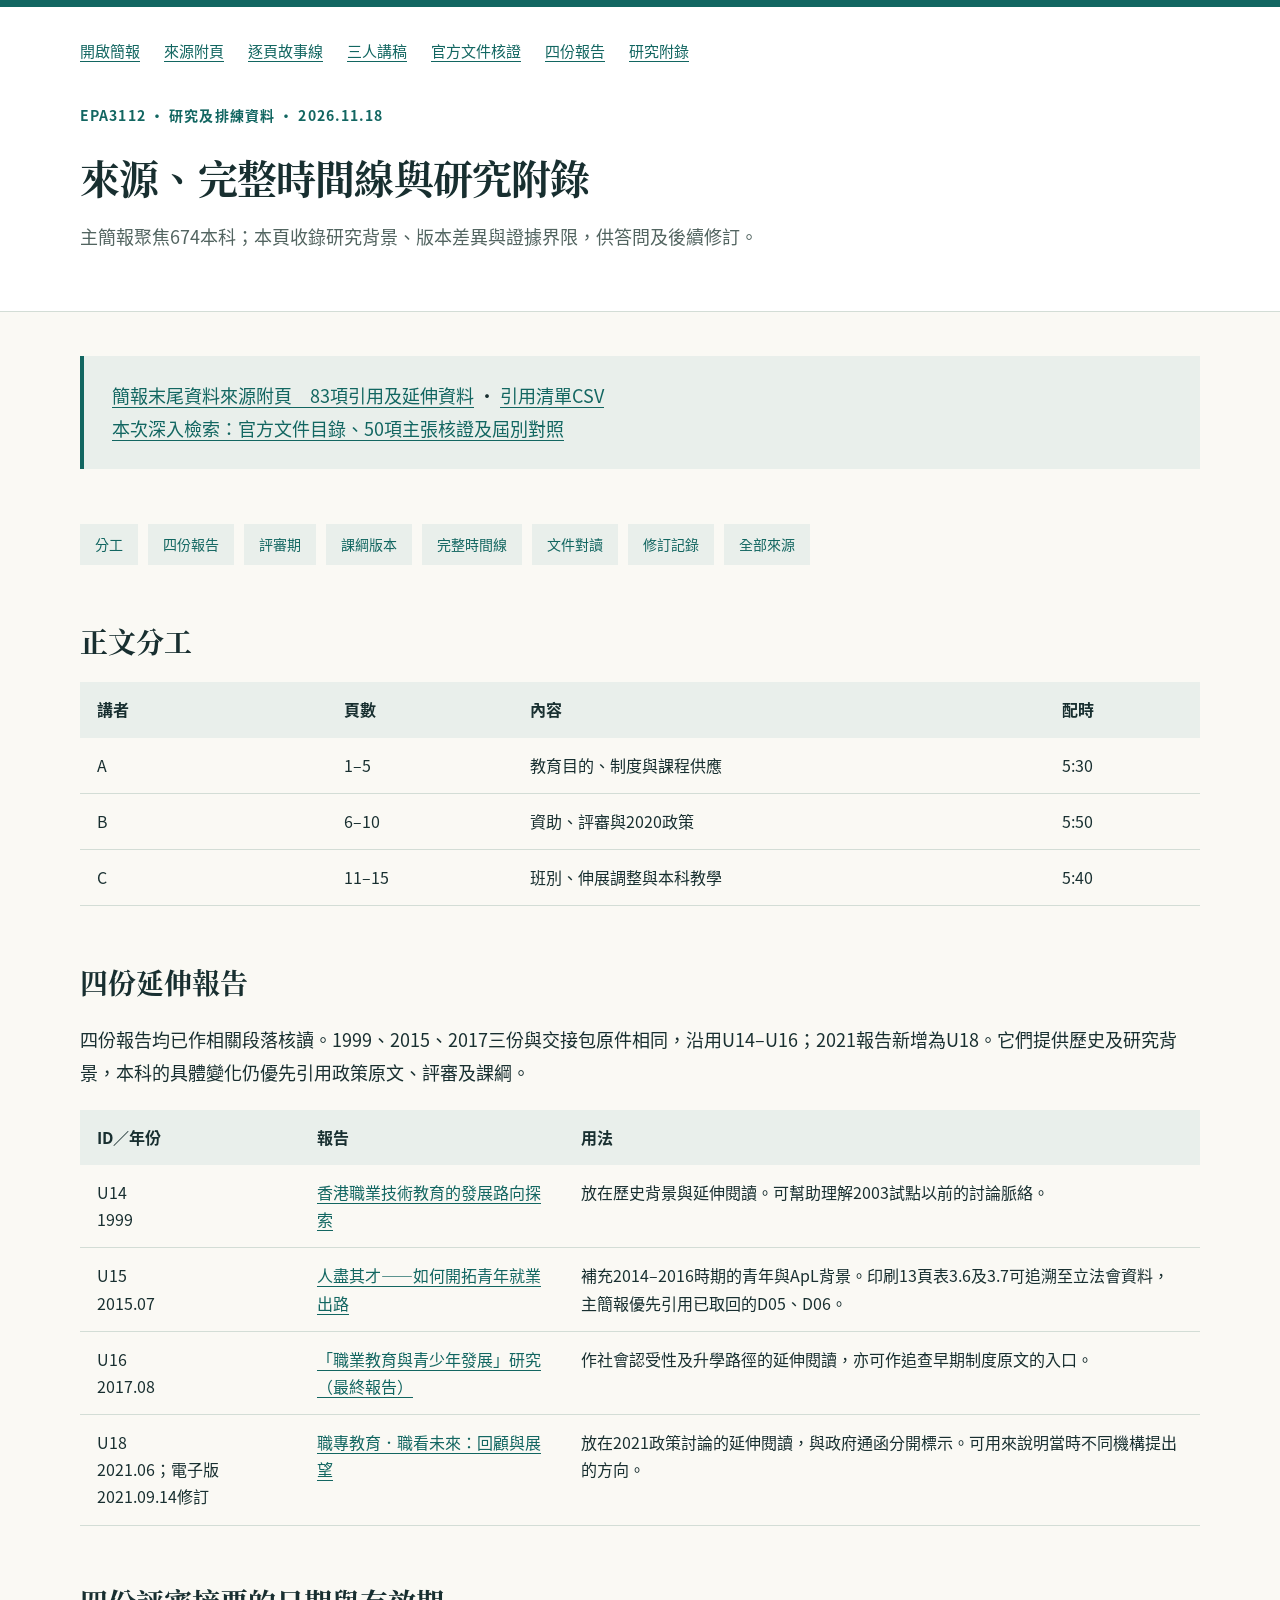
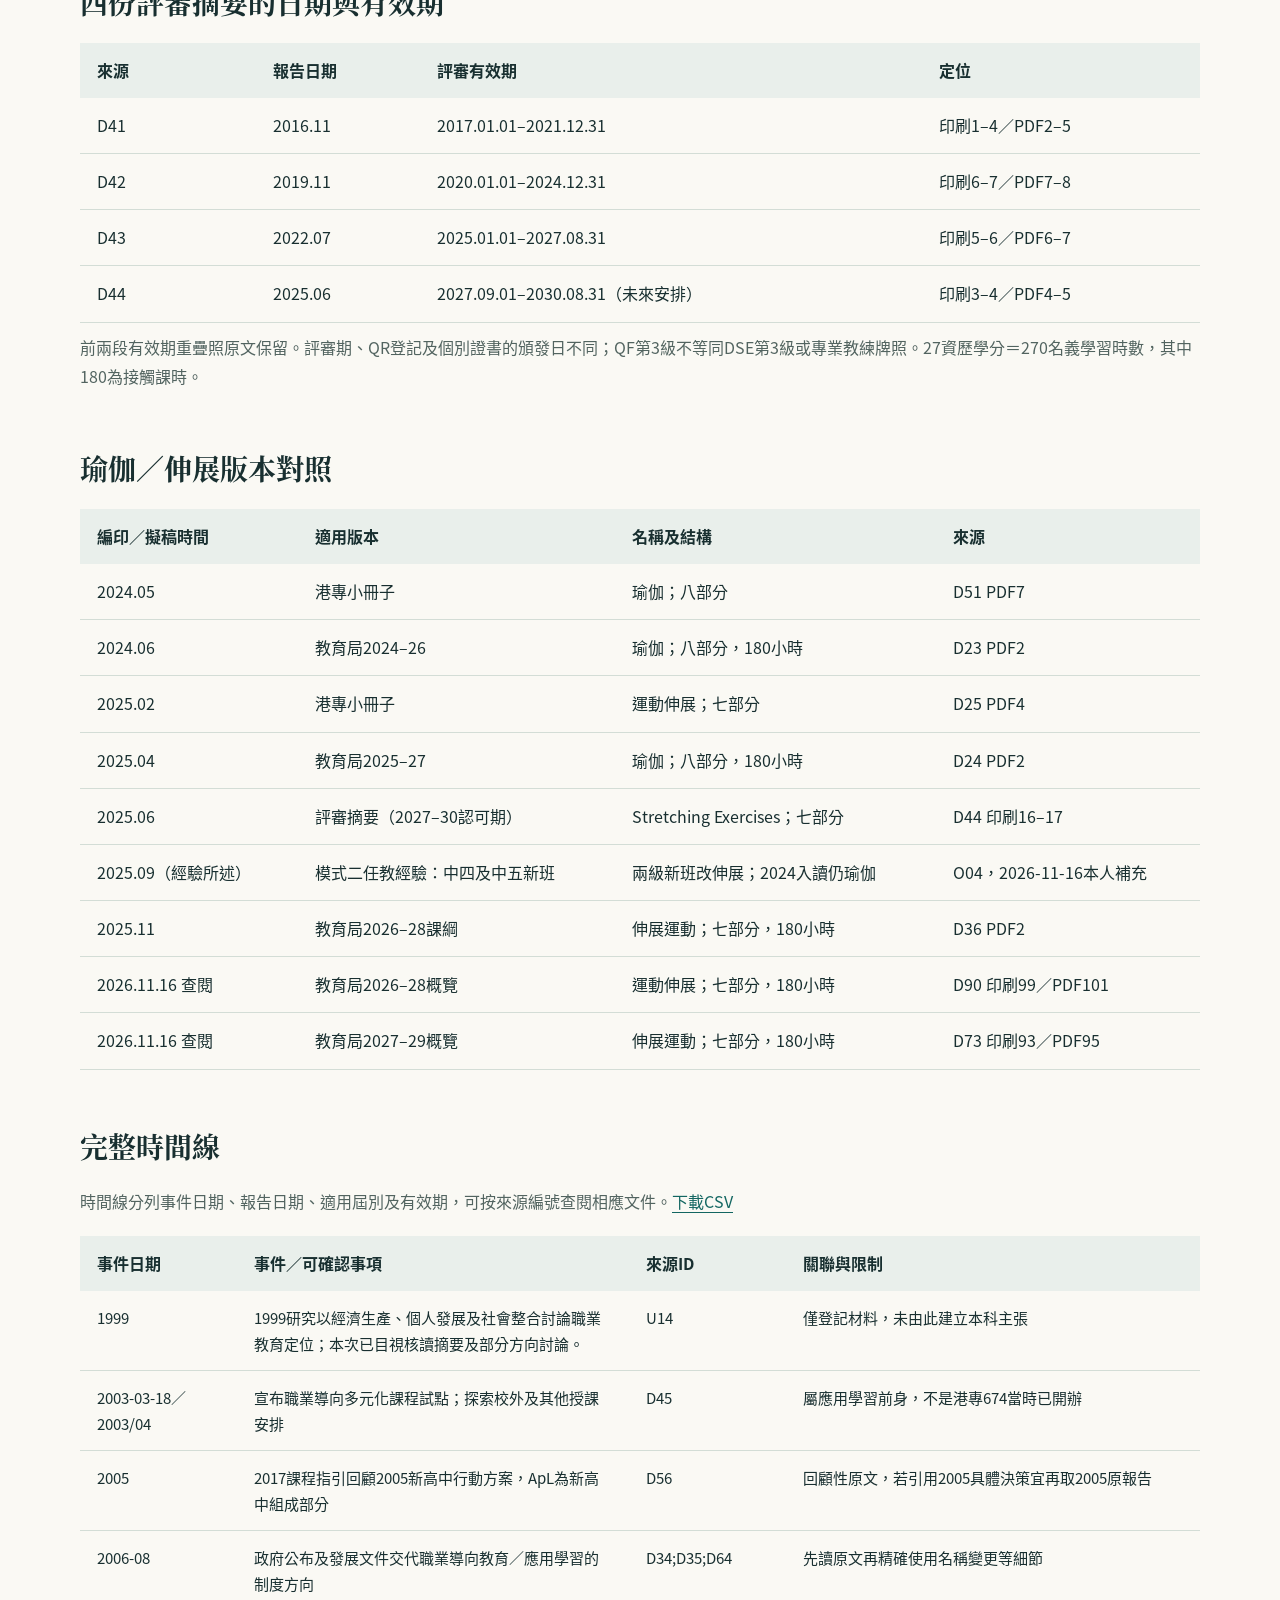
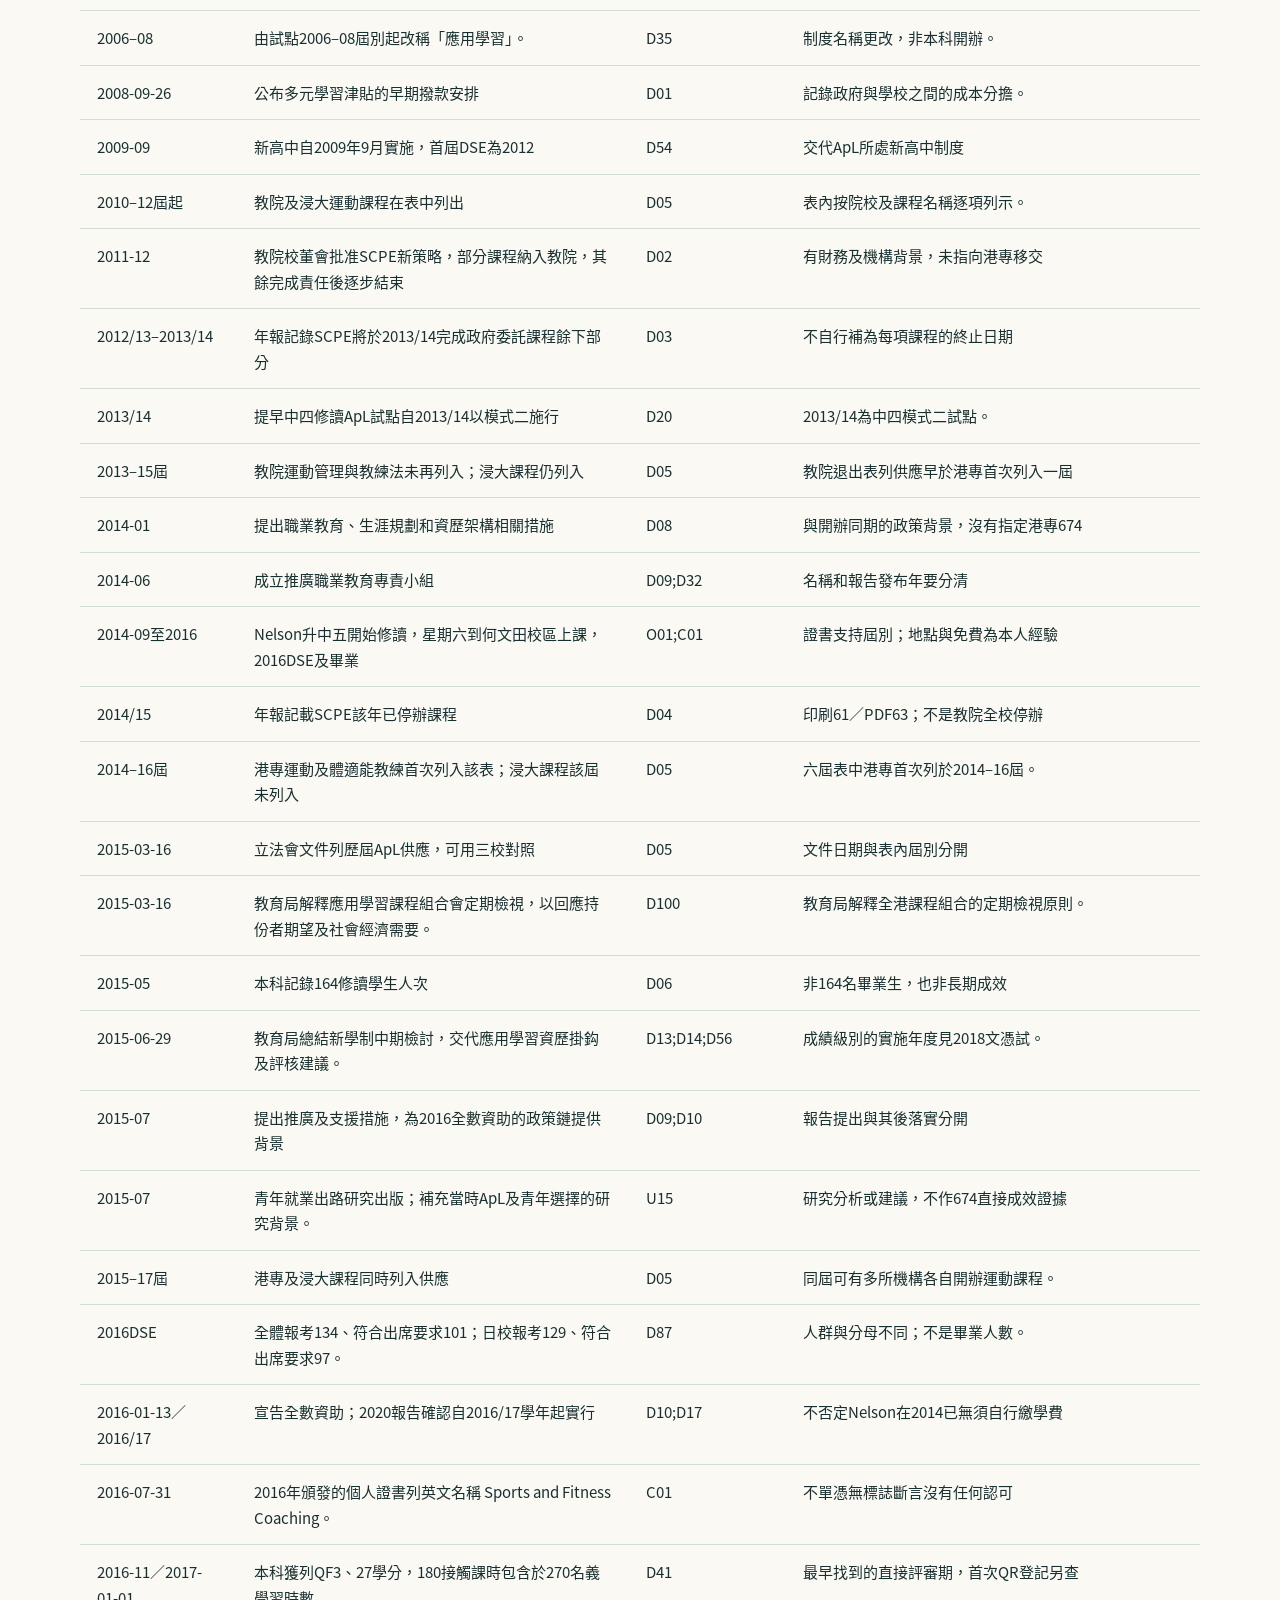
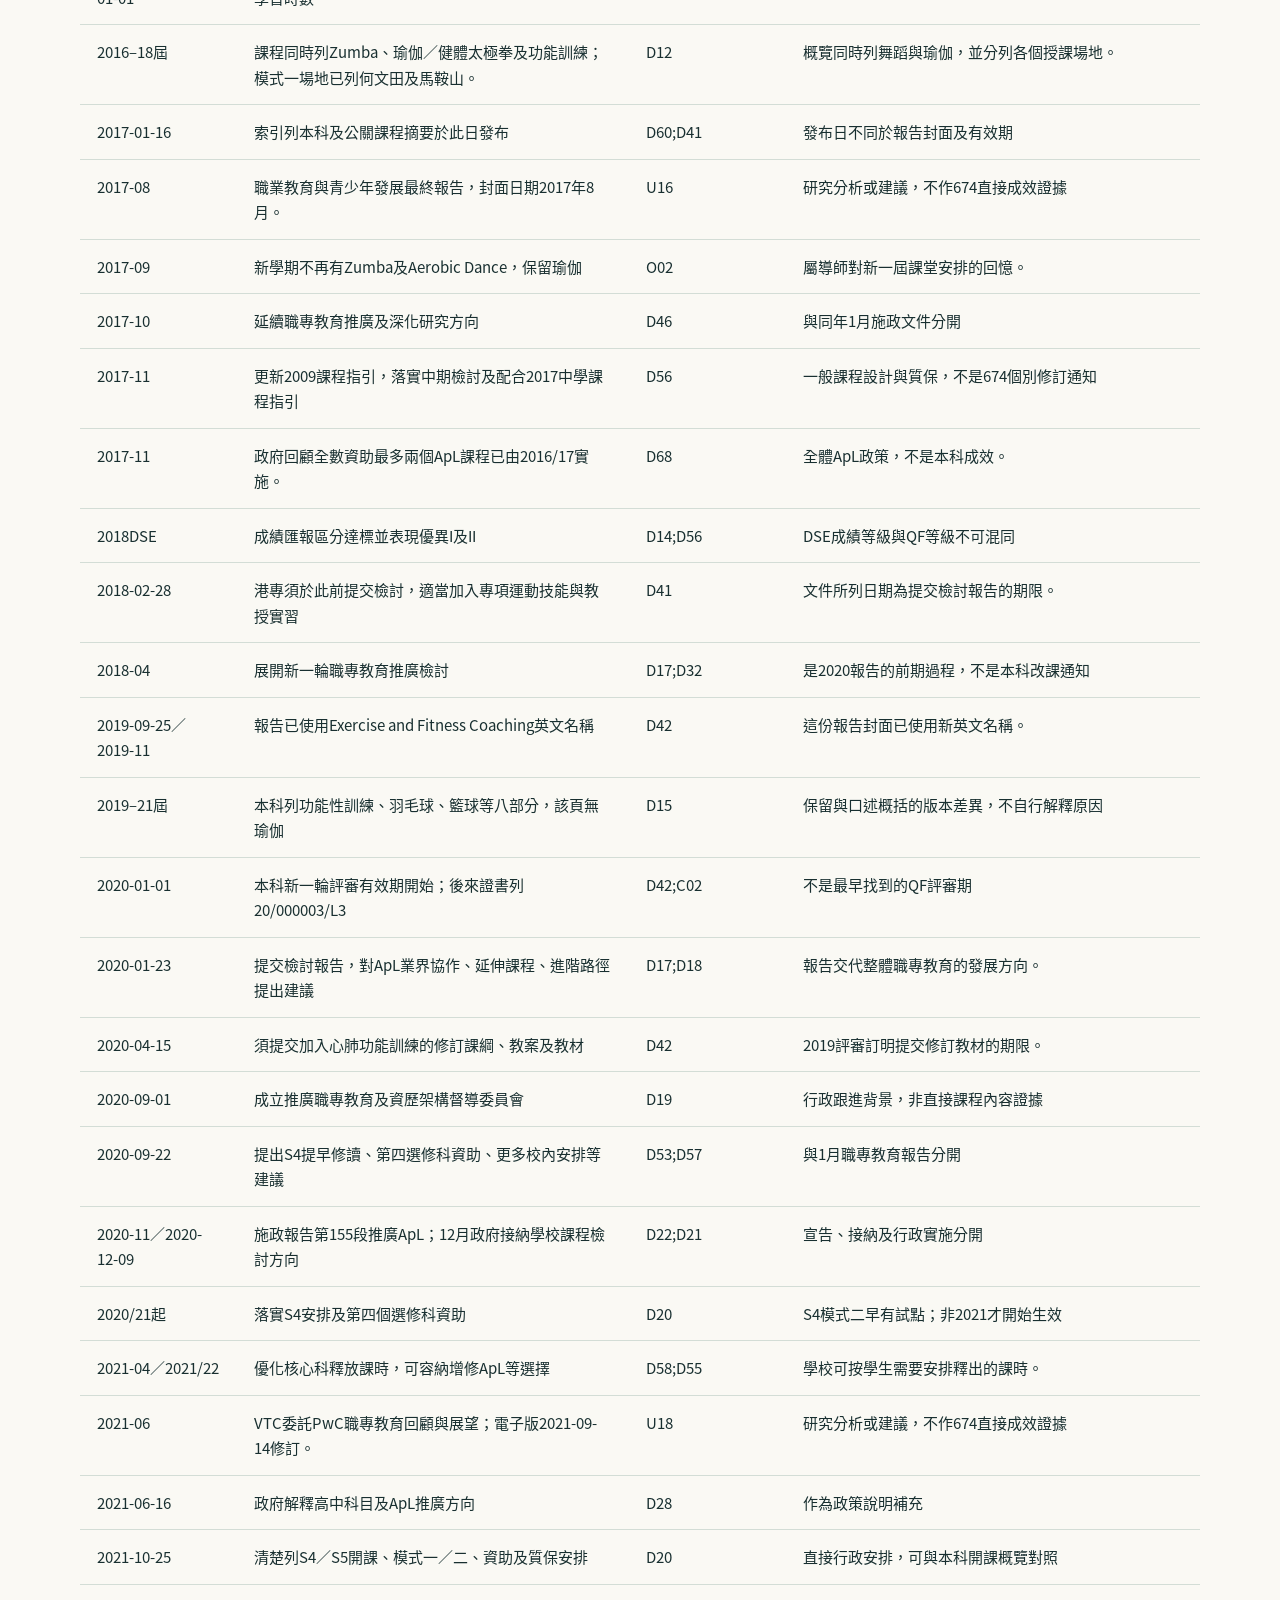
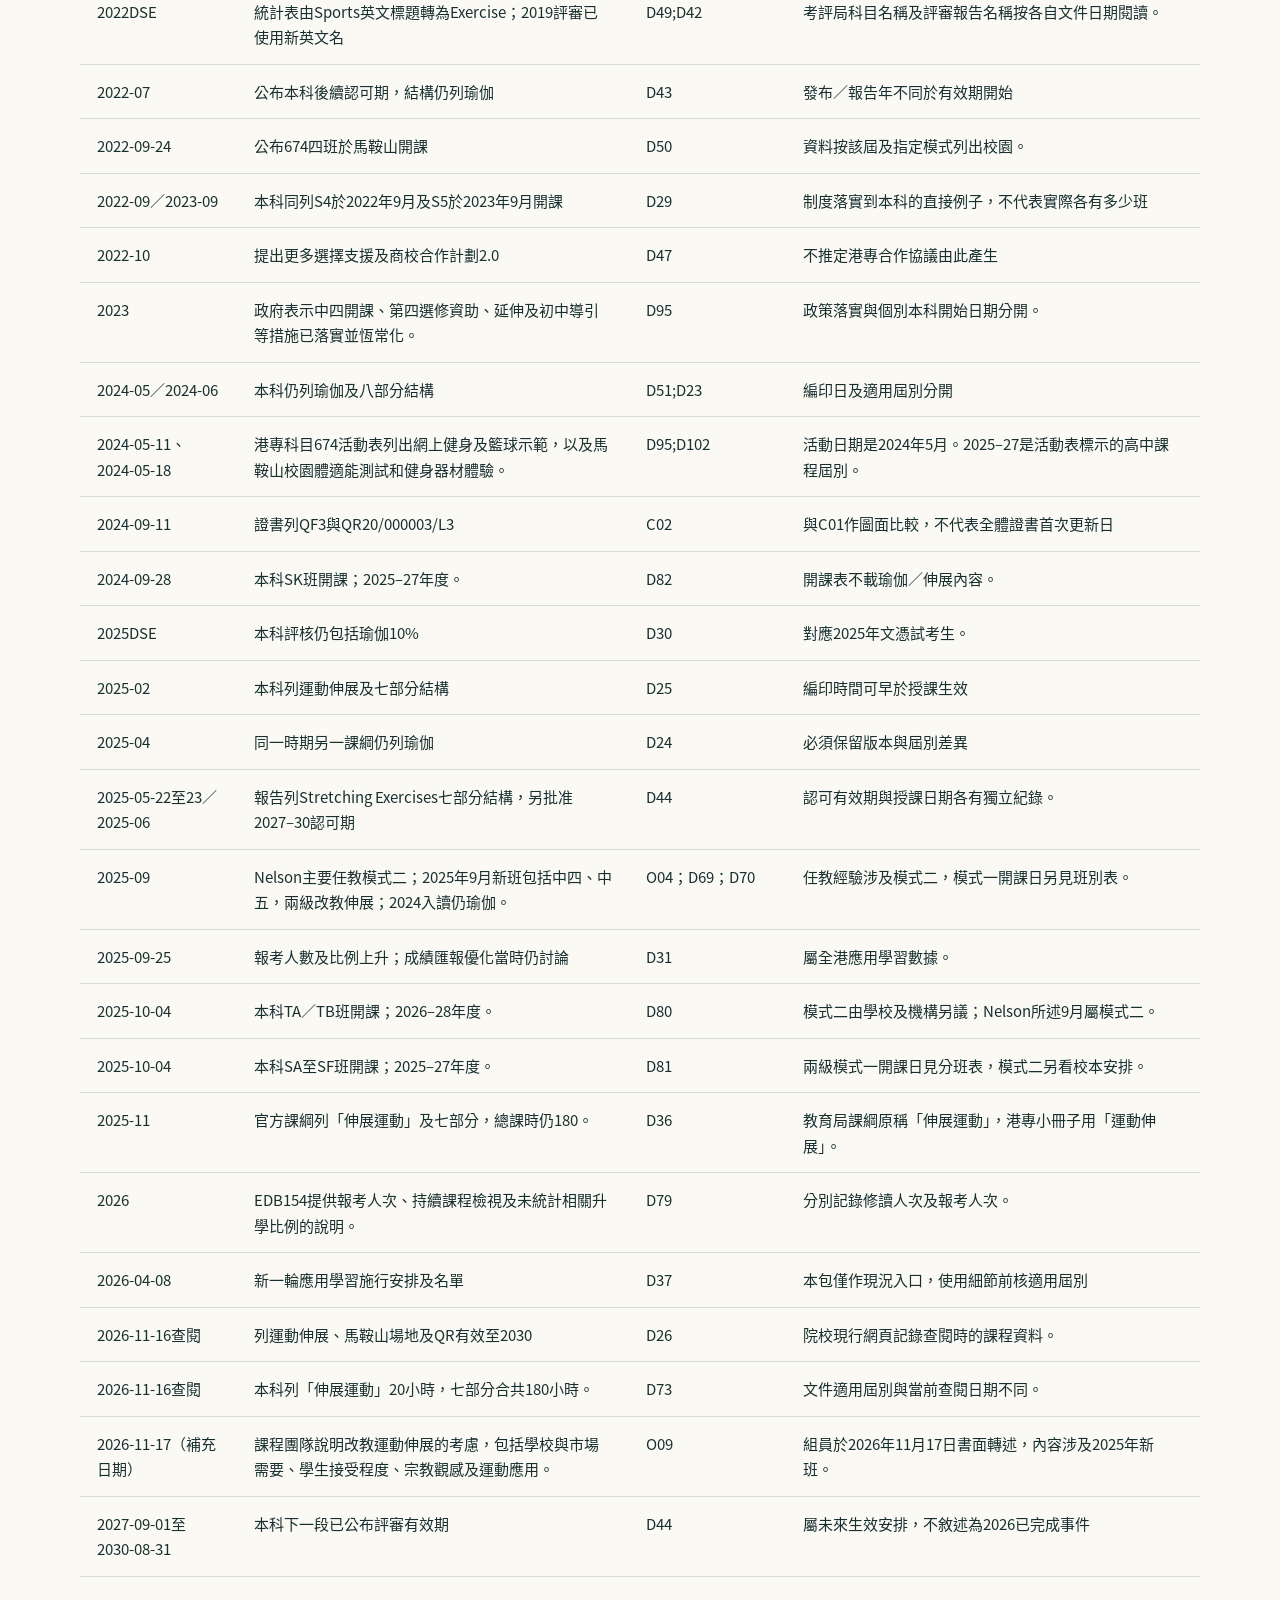
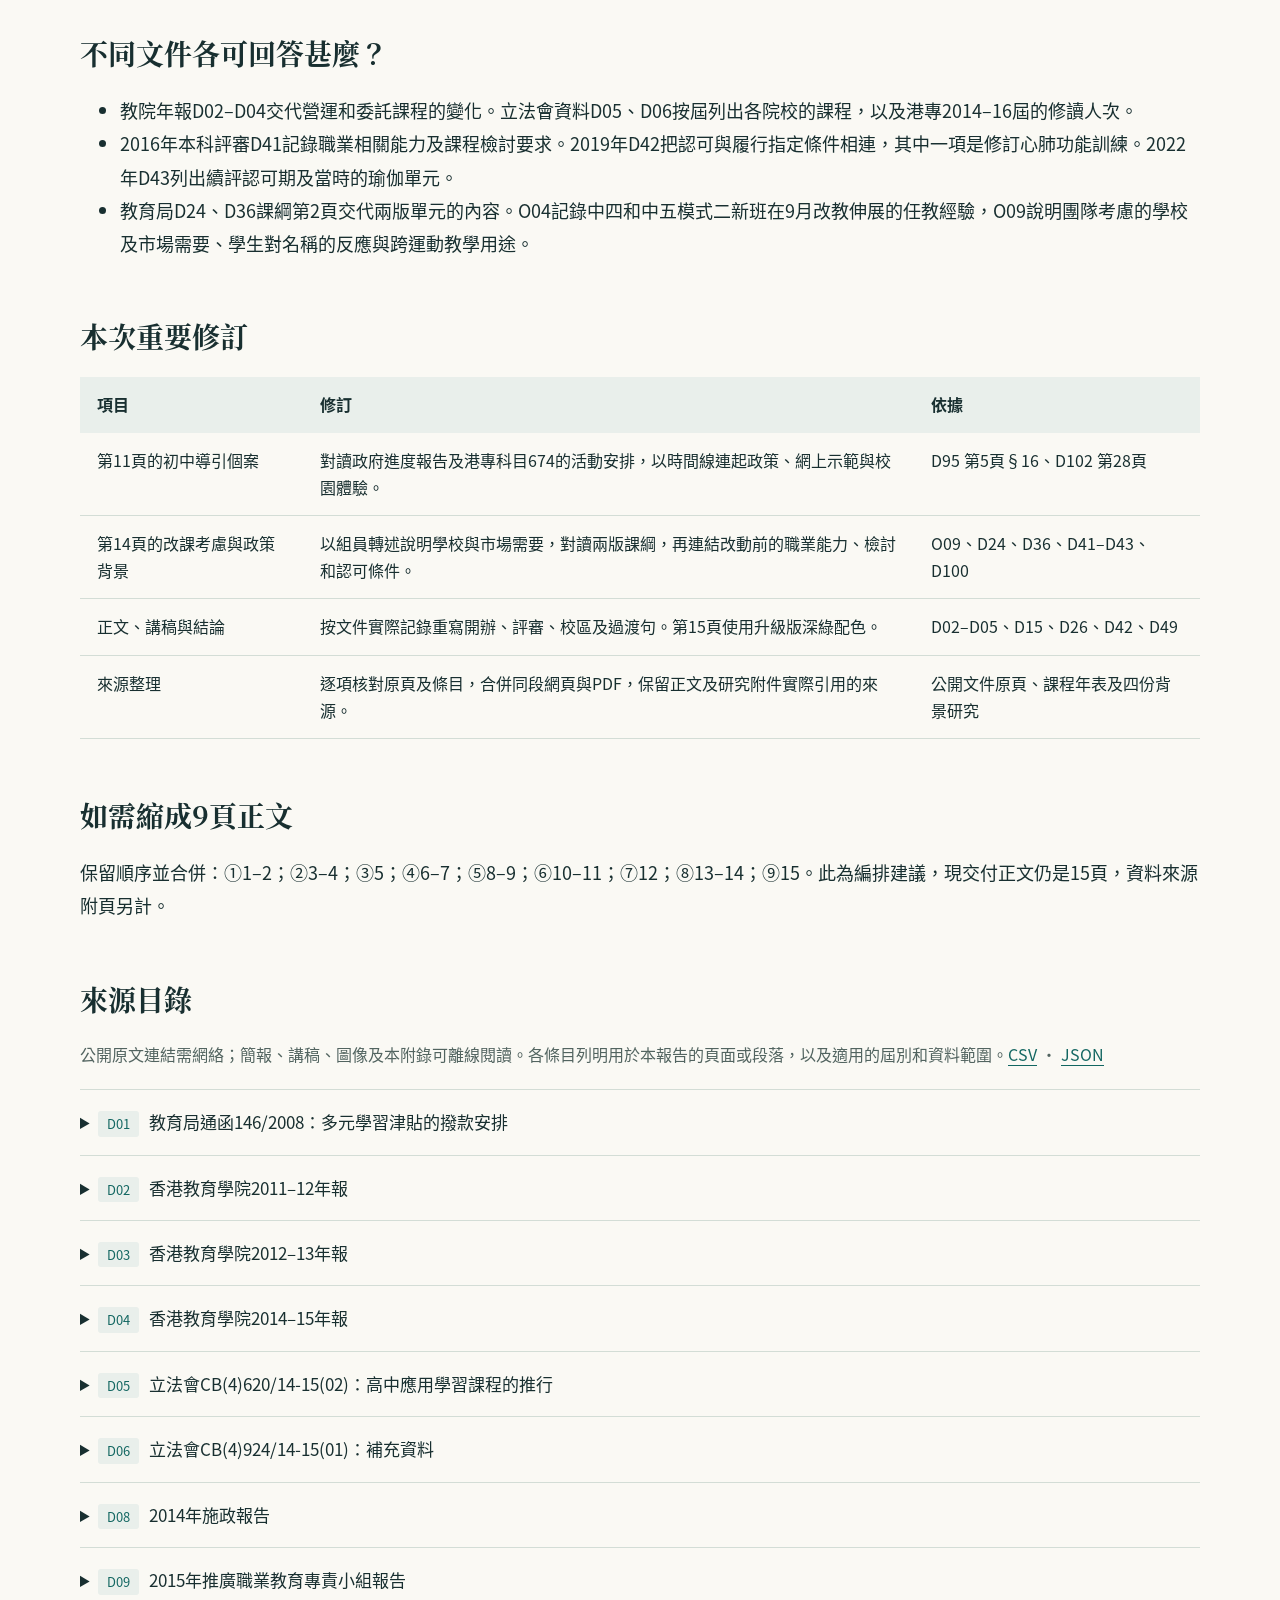
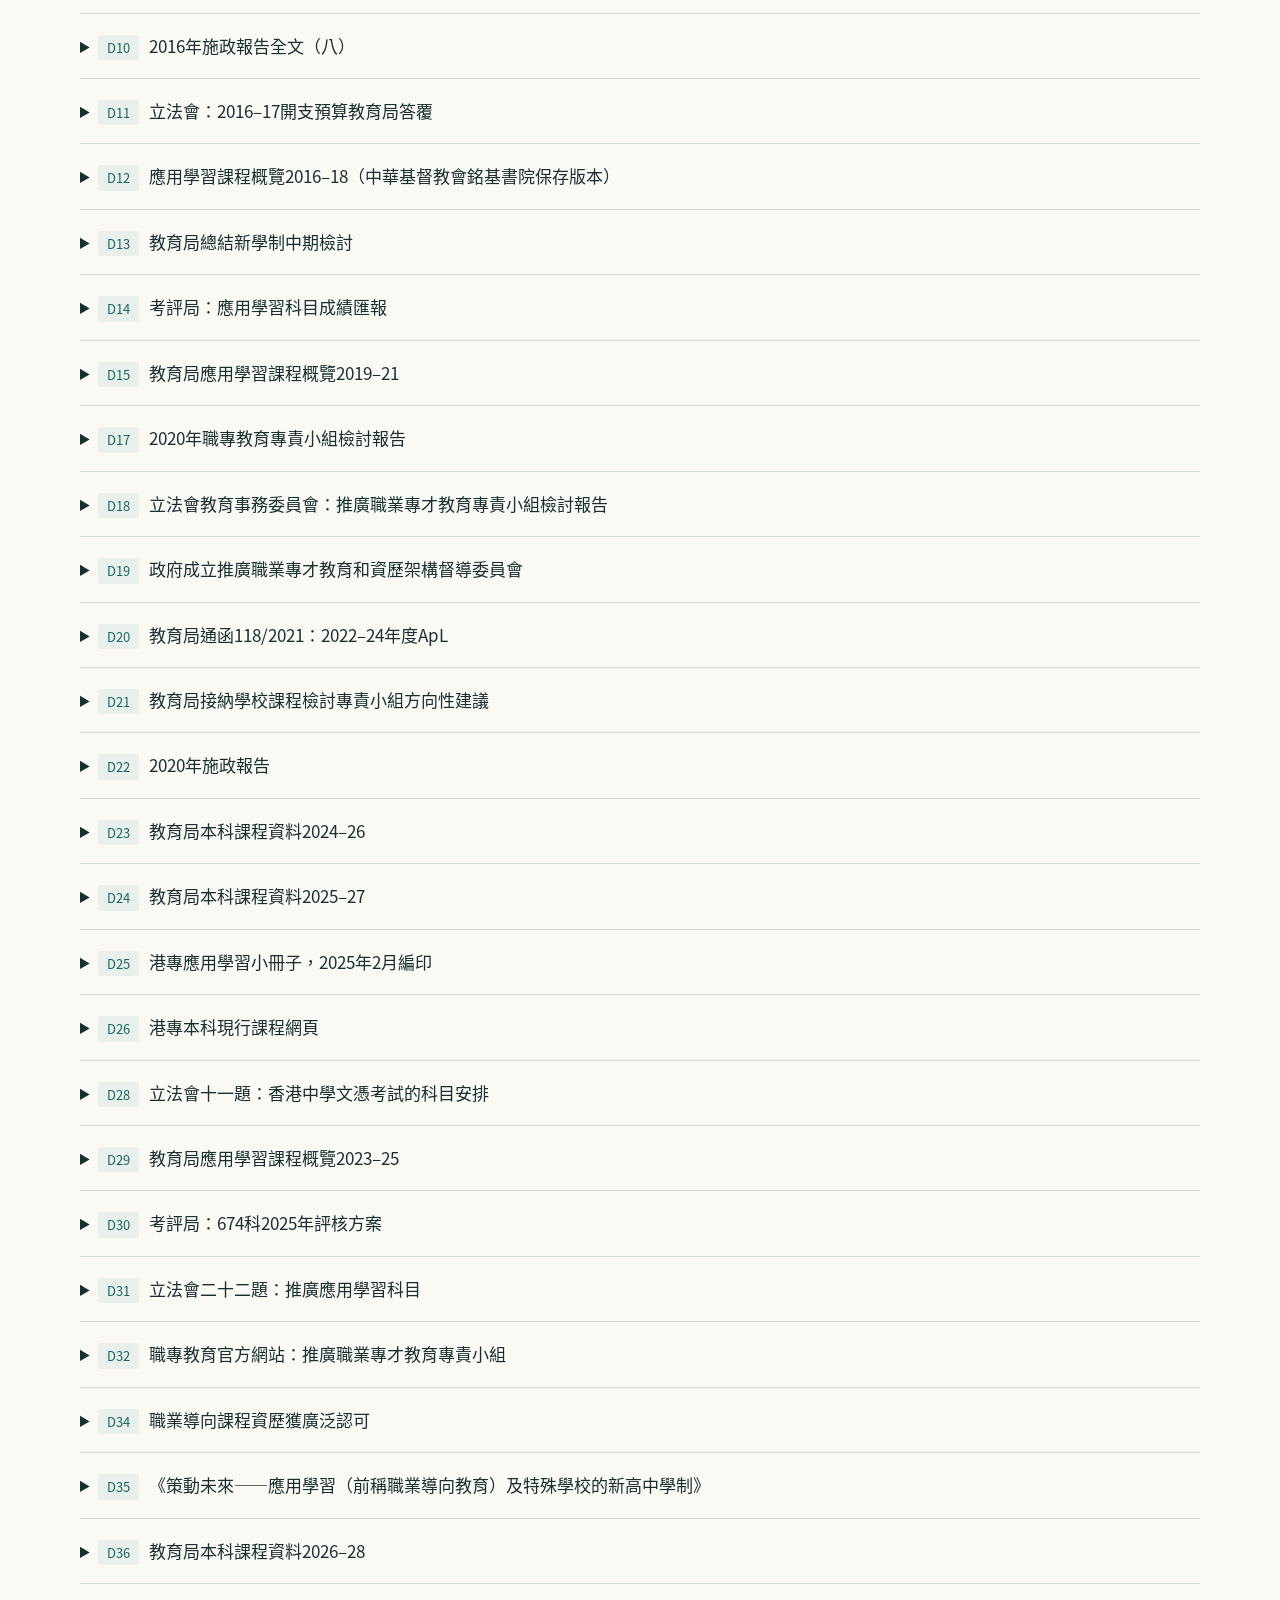
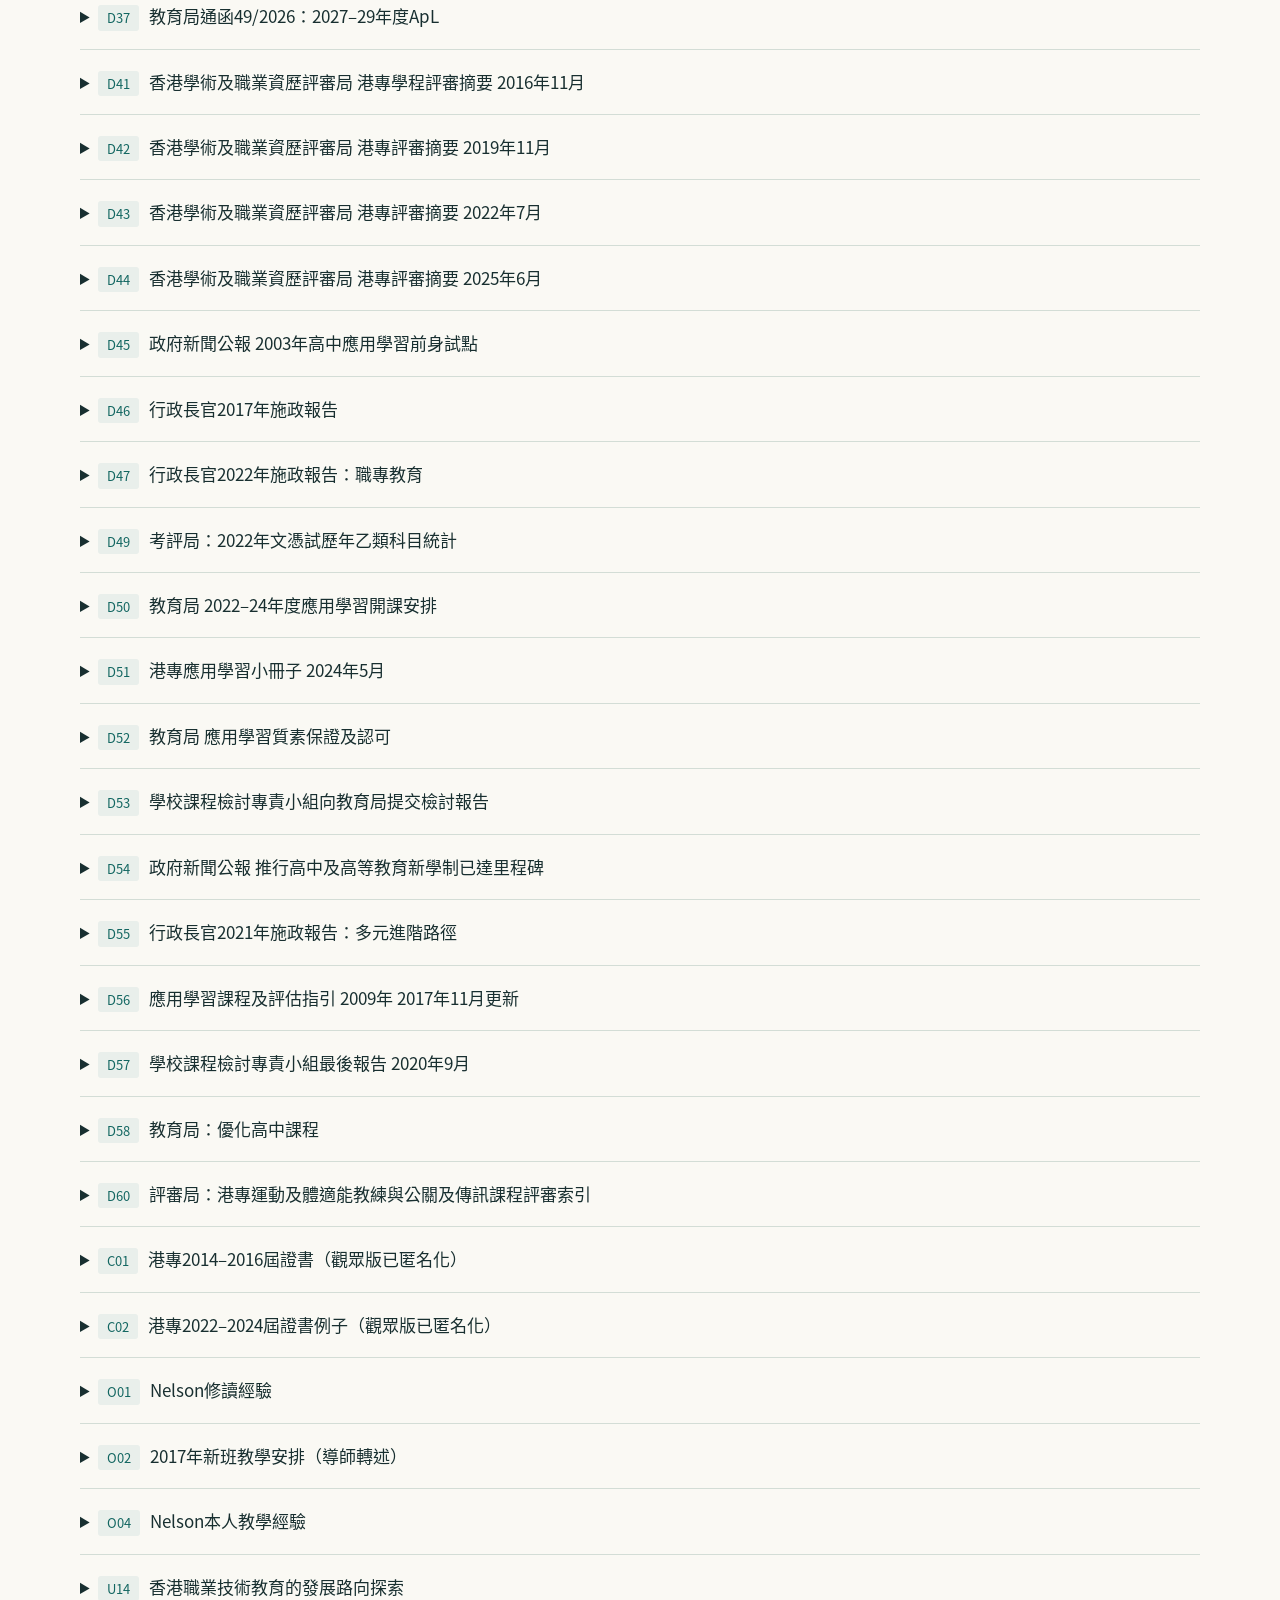
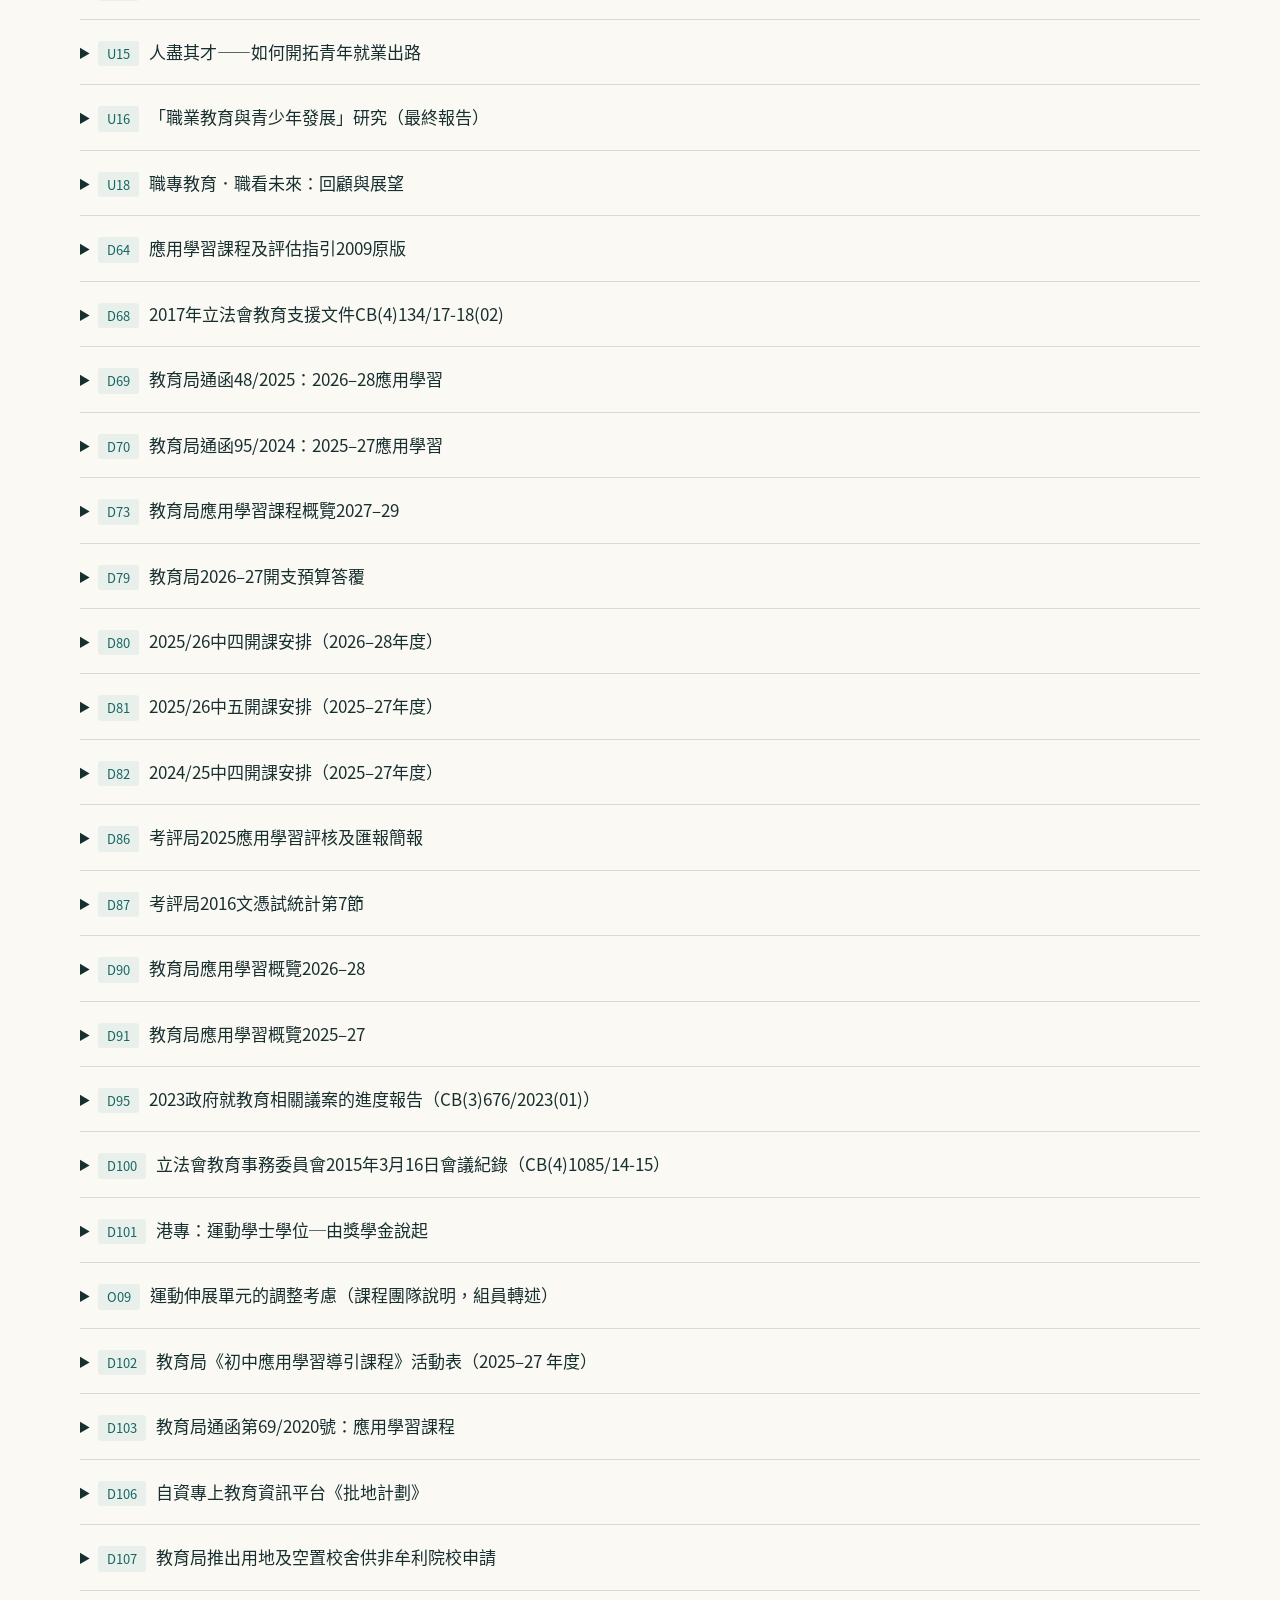
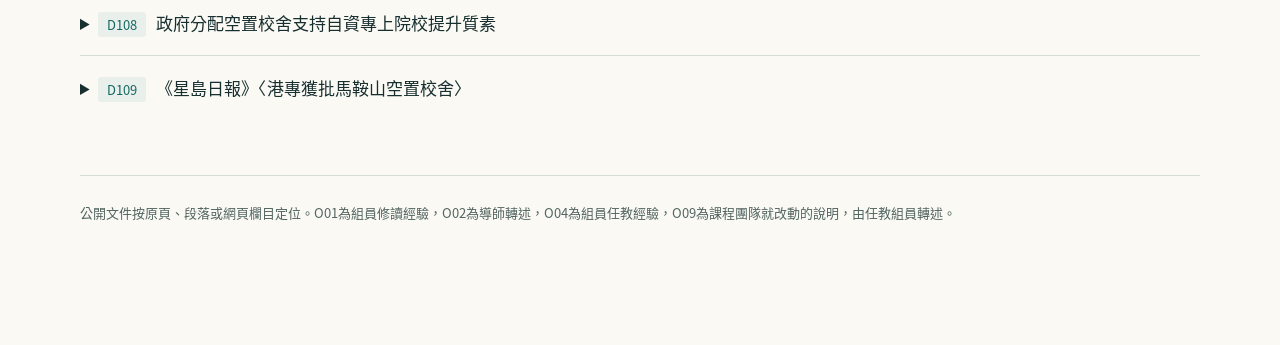
==== commit 18e7484c: "補充第12頁校舍政策與講者稿，修正講者視窗還原位置後空白" ====
--- a/appendix.html
+++ b/appendix.html
@@ -1 +1 @@
-<!DOCTYPE html><html lang="zh-Hant"><head><meta charset="utf-8"><meta name="viewport" content="width=device-width,initial-scale=1"><title>來源、完整時間線與研究附錄｜EPA3112</title><link rel="stylesheet" href="reader.css"><link rel="stylesheet" href="heading-font.css"></head><body><header><nav><a href="index.html">開啟簡報</a><a href="index.html#/16">來源附頁</a><a href="storyline.html">逐頁故事線</a><a href="speaker-notes.html">三人講稿</a><a href="official-research.html">官方文件核證</a><a href="report-review.html">四份報告</a><a href="appendix.html">研究附錄</a></nav><p class="eyebrow">EPA3112 · 研究及排練資料 · 2026.11.18</p><h1>來源、完整時間線與研究附錄</h1><p class="intro">主簡報聚焦674本科；本頁收錄研究背景、版本差異與證據界限，供答問及後續修訂。</p></header><main><section class="callout"><a href="index.html#/16">簡報末尾資料來源附頁　79項引用及延伸資料</a> · <a href="data/bibliography.csv">引用清單CSV</a><br><a href="official-research.html">本次深入檢索：官方文件目錄、50項主張核證及屆別對照</a></section><section><div class="mini-toc"><a href="#timing">分工</a><a href="#readings">四份報告</a><a href="#accreditation">評審期</a><a href="#versions">課綱版本</a><a href="#timeline">完整時間線</a><a href="#limits">文件對讀</a><a href="#changes">修訂記錄</a><a href="#sources">全部來源</a></div></section><section id="timing"><h2>正文分工</h2><table><thead><tr><th>講者</th><th>頁數</th><th>內容</th><th>配時</th></tr></thead><tbody><tr><td>A</td><td>1–5</td><td>教育目的、制度與課程供應</td><td>5:30</td></tr><tr><td>B</td><td>6–10</td><td>資助、評審與2020政策</td><td>5:50</td></tr><tr><td>C</td><td>11–15</td><td>班別、伸展調整與本科教學</td><td>5:40</td></tr></tbody></table></section><section id="readings"><h2>四份延伸報告</h2><p>四份報告均已作相關段落核讀。1999、2015、2017三份與交接包原件相同，沿用U14–U16；2021報告新增為U18。它們提供歷史及研究背景，本科的具體變化仍優先引用政策原文、評審及課綱。</p><div class="table-wrap"><table class=""><thead><tr><th>ID／年份</th><th>報告</th><th>用法</th></tr></thead><tbody><tr><td>U14<br>1999</td><td><a href="report-review.html#report-U14">香港職業技術教育的發展路向探索</a></td><td>放在歷史背景與延伸閱讀。可幫助理解2003試點以前的討論脈絡。</td></tr><tr><td>U15<br>2015.07</td><td><a href="report-review.html#report-U15">人盡其才——如何開拓青年就業出路</a></td><td>補充2014–2016時期的青年與ApL背景。印刷13頁表3.6及3.7可追溯至立法會資料，主簡報優先引用已取回的D05、D06。</td></tr><tr><td>U16<br>2017.08</td><td><a href="report-review.html#report-U16">「職業教育與青少年發展」研究（最終報告）</a></td><td>作社會認受性及升學路徑的延伸閱讀，亦可作追查早期制度原文的入口。</td></tr><tr><td>U18<br>2021.06；電子版2021.09.14修訂</td><td><a href="report-review.html#report-U18">職專教育．職看未來：回顧與展望</a></td><td>放在2021政策討論的延伸閱讀，與政府通函分開標示。可用來說明當時不同機構提出的方向。</td></tr></tbody></table></div></section><section id="accreditation"><h2>四份評審摘要的日期與有效期</h2><div class="table-wrap"><table class=""><thead><tr><th>來源</th><th>報告日期</th><th>評審有效期</th><th>定位</th></tr></thead><tbody><tr><td>D41</td><td>2016.11</td><td>2017.01.01–2021.12.31</td><td>印刷1–4／PDF2–5</td></tr><tr><td>D42</td><td>2019.11</td><td>2020.01.01–2024.12.31</td><td>印刷6–7／PDF7–8</td></tr><tr><td>D43</td><td>2022.07</td><td>2025.01.01–2027.08.31</td><td>印刷5–6／PDF6–7</td></tr><tr><td>D44</td><td>2025.06</td><td>2027.09.01–2030.08.31（未來安排）</td><td>印刷3–4／PDF4–5</td></tr></tbody></table></div><p class="meta">前兩段有效期重疊照原文保留。評審期、QR登記及個別證書的頒發日不同；QF第3級不等同DSE第3級或專業教練牌照。27資歷學分＝270名義學習時數，其中180為接觸課時。</p></section><section id="versions"><h2>瑜伽／伸展版本對照</h2><div class="table-wrap"><table class=""><thead><tr><th>編印／擬稿時間</th><th>適用版本</th><th>名稱及結構</th><th>來源</th></tr></thead><tbody><tr><td>2024.05</td><td>港專小冊子</td><td>瑜伽；八部分</td><td>D51 PDF7</td></tr><tr><td>2024.06</td><td>教育局2024–26</td><td>瑜伽；八部分，180小時</td><td>D23 PDF2</td></tr><tr><td>2025.02</td><td>港專小冊子</td><td>運動伸展；七部分</td><td>D25 PDF4</td></tr><tr><td>2025.04</td><td>教育局2025–27</td><td>瑜伽；八部分，180小時</td><td>D24 PDF2</td></tr><tr><td>2025.06</td><td>評審摘要（2027–30認可期）</td><td>Stretching Exercises；七部分</td><td>D44 印刷16–17</td></tr><tr><td>2025.09（經驗所述）</td><td>模式二任教經驗：中四及中五新班</td><td>兩級新班改伸展；2024入讀仍瑜伽</td><td>O04，2026-11-16本人補充</td></tr><tr><td>2025.11</td><td>教育局2026–28課綱</td><td>伸展運動；七部分，180小時</td><td>D36 PDF2</td></tr><tr><td>2026.11.16 查閱</td><td>教育局2026–28概覽</td><td>運動伸展；七部分，180小時</td><td>D90 印刷99／PDF101</td></tr><tr><td>2026.11.16 查閱</td><td>教育局2027–29概覽</td><td>伸展運動；七部分，180小時</td><td>D73 印刷93／PDF95</td></tr></tbody></table></div></section><section id="timeline"><h2>完整時間線</h2><p class="meta">時間線分列事件日期、報告日期、適用屆別及有效期，可按來源編號查閱相應文件。<a href="data/timeline.csv">下載CSV</a></p><div class="table-wrap"><table class="timeline"><thead><tr><th>事件日期</th><th>事件／可確認事項</th><th>來源ID</th><th>關聯與限制</th></tr></thead><tbody><tr><td>1999</td><td>1999研究以經濟生產、個人發展及社會整合討論職業教育定位；本次已目視核讀摘要及部分方向討論。</td><td>U14</td><td>僅登記材料，未由此建立本科主張</td></tr><tr><td>2003-03-18／2003/04</td><td>宣布職業導向多元化課程試點；探索校外及其他授課安排</td><td>D45</td><td>屬應用學習前身，不是港專674當時已開辦</td></tr><tr><td>2005</td><td>2017課程指引回顧2005新高中行動方案，ApL為新高中組成部分</td><td>D56</td><td>回顧性原文，若引用2005具體決策宜再取2005原報告</td></tr><tr><td>2006-08</td><td>政府公布及發展文件交代職業導向教育／應用學習的制度方向</td><td>D34;D35;D64</td><td>先讀原文再精確使用名稱變更等細節</td></tr><tr><td>2006–08</td><td>由試點2006–08屆別起改稱「應用學習」。</td><td>D35</td><td>制度名稱更改，非本科開辦。</td></tr><tr><td>2008-09-26</td><td>公布多元學習津貼的早期撥款安排</td><td>D01</td><td>記錄政府與學校之間的成本分擔。</td></tr><tr><td>2009-09</td><td>新高中自2009年9月實施，首屆DSE為2012</td><td>D54</td><td>交代ApL所處新高中制度</td></tr><tr><td>2010–12屆起</td><td>教院及浸大運動課程在表中列出</td><td>D05</td><td>表內按院校及課程名稱逐項列示。</td></tr><tr><td>2011-12</td><td>教院校董會批准SCPE新策略，部分課程納入教院，其餘完成責任後逐步結束</td><td>D02</td><td>有財務及機構背景，未指向港專移交</td></tr><tr><td>2012/13–2013/14</td><td>年報記錄SCPE將於2013/14完成政府委託課程餘下部分</td><td>D03</td><td>不自行補為每項課程的終止日期</td></tr><tr><td>2013/14</td><td>提早中四修讀ApL試點自2013/14以模式二施行</td><td>D20</td><td>2013/14為中四模式二試點。</td></tr><tr><td>2013–15屆</td><td>教院運動管理與教練法未再列入；浸大課程仍列入</td><td>D05</td><td>教院退出表列供應早於港專首次列入一屆</td></tr><tr><td>2014-01</td><td>提出職業教育、生涯規劃和資歷架構相關措施</td><td>D08</td><td>與開辦同期的政策背景，沒有指定港專674</td></tr><tr><td>2014-06</td><td>成立推廣職業教育專責小組</td><td>D09;D32</td><td>名稱和報告發布年要分清</td></tr><tr><td>2014-09至2016</td><td>Nelson升中五開始修讀，星期六到何文田校區上課，2016DSE及畢業</td><td>O01;C01</td><td>證書支持屆別；地點與免費為本人經驗</td></tr><tr><td>2014/15</td><td>年報記載SCPE該年已停辦課程</td><td>D04</td><td>印刷61／PDF63；不是教院全校停辦</td></tr><tr><td>2014–16屆</td><td>港專運動及體適能教練首次列入該表；浸大課程該屆未列入</td><td>D05</td><td>六屆表中港專首次列於2014–16屆。</td></tr><tr><td>2015-03-16</td><td>立法會文件列歷屆ApL供應，可用三校對照</td><td>D05</td><td>文件日期與表內屆別分開</td></tr><tr><td>2015-03-16</td><td>教育局解釋應用學習課程組合會定期檢視，以回應持份者期望及社會經濟需要。</td><td>D100</td><td>教育局解釋全港課程組合的定期檢視原則。</td></tr><tr><td>2015-05</td><td>本科記錄164修讀學生人次</td><td>D06</td><td>非164名畢業生，也非長期成效</td></tr><tr><td>2015-06-29</td><td>教育局總結新學制中期檢討，交代應用學習資歷掛鈎及評核建議。</td><td>D13;D14;D56</td><td>成績級別的實施年度見2018文憑試。</td></tr><tr><td>2015-07</td><td>提出推廣及支援措施，為2016全數資助的政策鏈提供背景</td><td>D09;D10</td><td>報告提出與其後落實分開</td></tr><tr><td>2015-07</td><td>青年就業出路研究出版；補充當時ApL及青年選擇的研究背景。</td><td>U15</td><td>研究分析或建議，不作674直接成效證據</td></tr><tr><td>2015–17屆</td><td>港專及浸大課程同時列入供應</td><td>D05</td><td>同屆可有多所機構各自開辦運動課程。</td></tr><tr><td>2016DSE</td><td>全體報考134、符合出席要求101；日校報考129、符合出席要求97。</td><td>D87</td><td>人群與分母不同；不是畢業人數。</td></tr><tr><td>2016-01-13／2016/17</td><td>宣告全數資助；2020報告確認自2016/17學年起實行</td><td>D10;D17</td><td>不否定Nelson在2014已無須自行繳學費</td></tr><tr><td>2016-07-31</td><td>2016年頒發的個人證書列英文名稱 Sports and Fitness Coaching。</td><td>C01</td><td>不單憑無標誌斷言沒有任何認可</td></tr><tr><td>2016-11／2017-01-01</td><td>本科獲列QF3、27學分，180接觸課時包含於270名義學習時數</td><td>D41</td><td>最早找到的直接評審期，首次QR登記另查</td></tr><tr><td>2016–18屆</td><td>課程同時列Zumba、瑜伽／健體太極拳及功能訓練；模式一場地已列何文田及馬鞍山。</td><td>D12</td><td>概覽同時列舞蹈與瑜伽，並分列各個授課場地。</td></tr><tr><td>2017-01-16</td><td>索引列本科及公關課程摘要於此日發布</td><td>D60;D41</td><td>發布日不同於報告封面及有效期</td></tr><tr><td>2017-08</td><td>職業教育與青少年發展最終報告，封面日期2017年8月。</td><td>U16</td><td>研究分析或建議，不作674直接成效證據</td></tr><tr><td>2017-09</td><td>新學期不再有Zumba及Aerobic Dance，保留瑜伽</td><td>O02</td><td>屬導師對新一屆課堂安排的回憶。</td></tr><tr><td>2017-10</td><td>延續職專教育推廣及深化研究方向</td><td>D46</td><td>與同年1月施政文件分開</td></tr><tr><td>2017-11</td><td>更新2009課程指引，落實中期檢討及配合2017中學課程指引</td><td>D56</td><td>一般課程設計與質保，不是674個別修訂通知</td></tr><tr><td>2017-11</td><td>政府回顧全數資助最多兩個ApL課程已由2016/17實施。</td><td>D68</td><td>全體ApL政策，不是本科成效。</td></tr><tr><td>2018DSE</td><td>成績匯報區分達標並表現優異I及II</td><td>D14;D56</td><td>DSE成績等級與QF等級不可混同</td></tr><tr><td>2018-02-28</td><td>港專須於此前提交檢討，適當加入專項運動技能與教授實習</td><td>D41</td><td>文件所列日期為提交檢討報告的期限。</td></tr><tr><td>2018-04</td><td>展開新一輪職專教育推廣檢討</td><td>D17;D32</td><td>是2020報告的前期過程，不是本科改課通知</td></tr><tr><td>2019-09-25／2019-11</td><td>報告已使用Exercise and Fitness Coaching英文名稱</td><td>D42</td><td>這份報告封面已使用新英文名稱。</td></tr><tr><td>2019–21屆</td><td>本科列功能性訓練、羽毛球、籃球等八部分，該頁無瑜伽</td><td>D15</td><td>保留與口述概括的版本差異，不自行解釋原因</td></tr><tr><td>2020-01-01</td><td>本科新一輪評審有效期開始；後來證書列20/000003/L3</td><td>D42;C02</td><td>不是最早找到的QF評審期</td></tr><tr><td>2020-01-23</td><td>提交檢討報告，對ApL業界協作、延伸課程、進階路徑提出建議</td><td>D17;D18</td><td>報告交代整體職專教育的發展方向。</td></tr><tr><td>2020-04-15</td><td>須提交加入心肺功能訓練的修訂課綱、教案及教材</td><td>D42</td><td>2019評審訂明提交修訂教材的期限。</td></tr><tr><td>2020-09-01</td><td>成立推廣職專教育及資歷架構督導委員會</td><td>D19</td><td>行政跟進背景，非直接課程內容證據</td></tr><tr><td>2020-09-22</td><td>提出S4提早修讀、第四選修科資助、更多校內安排等建議</td><td>D53;D57</td><td>與1月職專教育報告分開</td></tr><tr><td>2020-11／2020-12-09</td><td>施政報告第155段推廣ApL；12月政府接納學校課程檢討方向</td><td>D22;D21</td><td>宣告、接納及行政實施分開</td></tr><tr><td>2020/21起</td><td>落實S4安排及第四個選修科資助</td><td>D20</td><td>S4模式二早有試點；非2021才開始生效</td></tr><tr><td>2021-04／2021/22</td><td>優化核心科釋放課時，可容納增修ApL等選擇</td><td>D58;D55</td><td>學校可按學生需要安排釋出的課時。</td></tr><tr><td>2021-06</td><td>VTC委託PwC職專教育回顧與展望；電子版2021-09-14修訂。</td><td>U18</td><td>研究分析或建議，不作674直接成效證據</td></tr><tr><td>2021-06-16</td><td>政府解釋高中科目及ApL推廣方向</td><td>D28</td><td>作為政策說明補充</td></tr><tr><td>2021-10-25</td><td>清楚列S4／S5開課、模式一／二、資助及質保安排</td><td>D20</td><td>直接行政安排，可與本科開課概覽對照</td></tr><tr><td>2022DSE</td><td>統計表由Sports英文標題轉為Exercise；2019評審已使用新英文名</td><td>D49;D42</td><td>考評局科目名稱及評審報告名稱按各自文件日期閱讀。</td></tr><tr><td>2022-07</td><td>公布本科後續認可期，結構仍列瑜伽</td><td>D43</td><td>發布／報告年不同於有效期開始</td></tr><tr><td>2022-09-24</td><td>公布674四班於馬鞍山開課</td><td>D50</td><td>資料按該屆及指定模式列出校園。</td></tr><tr><td>2022-09／2023-09</td><td>本科同列S4於2022年9月及S5於2023年9月開課</td><td>D29</td><td>制度落實到本科的直接例子，不代表實際各有多少班</td></tr><tr><td>2022-10</td><td>提出更多選擇支援及商校合作計劃2.0</td><td>D47</td><td>不推定港專合作協議由此產生</td></tr><tr><td>2023</td><td>政府表示中四開課、第四選修資助、延伸及初中導引等措施已落實並恆常化。</td><td>D95</td><td>政策落實與個別本科開始日期分開。</td></tr><tr><td>2024-05／2024-06</td><td>本科仍列瑜伽及八部分結構</td><td>D51;D23</td><td>編印日及適用屆別分開</td></tr><tr><td>2024-05-11、2024-05-18</td><td>港專科目674活動表列出網上健身及籃球示範，以及馬鞍山校園體適能測試和健身器材體驗。</td><td>D95;D102</td><td>活動日期是2024年5月。2025–27是活動表標示的高中課程屆別。</td></tr><tr><td>2024-09-11</td><td>證書列QF3與QR20/000003/L3</td><td>C02</td><td>與C01作圖面比較，不代表全體證書首次更新日</td></tr><tr><td>2024-09-28</td><td>本科SK班開課；2025–27年度。</td><td>D82</td><td>開課表不載瑜伽／伸展內容。</td></tr><tr><td>2025DSE</td><td>本科評核仍包括瑜伽10%</td><td>D30</td><td>對應2025年文憑試考生。</td></tr><tr><td>2025-02</td><td>本科列運動伸展及七部分結構</td><td>D25</td><td>編印時間可早於授課生效</td></tr><tr><td>2025-04</td><td>同一時期另一課綱仍列瑜伽</td><td>D24</td><td>必須保留版本與屆別差異</td></tr><tr><td>2025-05-22至23／2025-06</td><td>報告列Stretching Exercises七部分結構，另批准2027–30認可期</td><td>D44</td><td>認可有效期與授課日期各有獨立紀錄。</td></tr><tr><td>2025-09</td><td>Nelson主要任教模式二；2025年9月新班包括中四、中五，兩級改教伸展；2024入讀仍瑜伽。</td><td>O04；D69；D70</td><td>任教經驗涉及模式二，模式一開課日另見班別表。</td></tr><tr><td>2025-09-25</td><td>報考人數及比例上升；成績匯報優化當時仍討論</td><td>D31</td><td>屬全港應用學習數據。</td></tr><tr><td>2025-10-04</td><td>本科TA／TB班開課；2026–28年度。</td><td>D80</td><td>模式二由學校及機構另議；Nelson所述9月屬模式二。</td></tr><tr><td>2025-10-04</td><td>本科SA至SF班開課；2025–27年度。</td><td>D81</td><td>兩級模式一開課日見分班表，模式二另看校本安排。</td></tr><tr><td>2025-11</td><td>官方課綱列「伸展運動」及七部分，總課時仍180。</td><td>D36</td><td>教育局課綱原稱「伸展運動」，港專小冊子用「運動伸展」。</td></tr><tr><td>2026</td><td>EDB154提供報考人次、持續課程檢視及未統計相關升學比例的說明。</td><td>D79</td><td>分別記錄修讀人次及報考人次。</td></tr><tr><td>2026-04-08</td><td>新一輪應用學習施行安排及名單</td><td>D37</td><td>本包僅作現況入口，使用細節前核適用屆別</td></tr><tr><td>2026-11-16查閱</td><td>列運動伸展、馬鞍山場地及QR有效至2030</td><td>D26</td><td>院校現行網頁記錄查閱時的課程資料。</td></tr><tr><td>2026-11-16查閱</td><td>本科列「伸展運動」20小時，七部分合共180小時。</td><td>D73</td><td>文件適用屆別與當前查閱日期不同。</td></tr><tr><td>2026-11-17（補充日期）</td><td>課程團隊說明改教運動伸展的考慮，包括學校與市場需要、學生接受程度、宗教觀感及運動應用。</td><td>O09</td><td>組員於2026年11月17日書面轉述，內容涉及2025年新班。</td></tr><tr><td>2027-09-01至2030-08-31</td><td>本科下一段已公布評審有效期</td><td>D44</td><td>屬未來生效安排，不敘述為2026已完成事件</td></tr></tbody></table></div></section><section id="limits"><h2>不同文件各可回答甚麼？</h2><ul><li>教院年報D02–D04交代營運和委託課程的變化。立法會資料D05、D06按屆列出各院校的課程，以及港專2014–16屆的修讀人次。</li><li>2016年本科評審D41記錄職業相關能力及課程檢討要求。2019年D42把認可與履行指定條件相連，其中一項是修訂心肺功能訓練。2022年D43列出續評認可期及當時的瑜伽單元。</li><li>教育局D24、D36課綱第2頁交代兩版單元的內容。O04記錄中四和中五模式二新班在9月改教伸展的任教經驗，O09說明團隊考慮的學校及市場需要、學生對名稱的反應與跨運動教學用途。</li></ul></section><section id="changes"><h2>本次重要修訂</h2><div class="table-wrap"><table class=""><thead><tr><th>項目</th><th>修訂</th><th>依據</th></tr></thead><tbody><tr><td>第11頁的初中導引個案</td><td>對讀政府進度報告及港專科目674的活動安排，以時間線連起政策、網上示範與校園體驗。</td><td>D95 第5頁§16、D102 第28頁</td></tr><tr><td>第14頁的改課考慮與政策背景</td><td>以組員轉述說明學校與市場需要，對讀兩版課綱，再連結改動前的職業能力、檢討和認可條件。</td><td>O09、D24、D36、D41–D43、D100</td></tr><tr><td>正文、講稿與結論</td><td>按文件實際記錄重寫開辦、評審、校區及過渡句。第15頁使用升級版深綠配色。</td><td>D02–D05、D15、D26、D42、D49</td></tr><tr><td>來源整理</td><td>逐項核對原頁及條目，合併同段網頁與PDF，保留正文及研究附件實際引用的來源。</td><td>公開文件原頁、課程年表及四份背景研究</td></tr></tbody></table></div></section><section><h2>如需縮成9頁正文</h2><p>保留順序並合併：①1–2；②3–4；③5；④6–7；⑤8–9；⑥10–11；⑦12；⑧13–14；⑨15。此為編排建議，現交付正文仍是15頁，資料來源附頁另計。</p></section><section id="sources"><h2>來源目錄</h2><p class="meta">公開原文連結需網絡；簡報、講稿、圖像及本附錄可離線閱讀。各條目列明用於本報告的頁面或段落，以及適用的屆別和資料範圍。<a href="data/sources.csv">CSV</a> · <a href="data/sources.json">JSON</a></p><details id="D01"><summary><span class="badge">D01</span>教育局通函146/2008：多元學習津貼的撥款安排</summary><dl><dt>日期／版本</dt><dd>2008-09-26</dd><dt>頁碼／段落</dt><dd>PDF 1–2，§2–6</dd><dt>可支持的內容</dt><dd>2009/10起多元學習津貼早期撥款安排</dd><dt>適用範圍</dt><dd>2008年文件列出政府與學校當年的費用分擔方式。</dd><dt>本次核讀狀態</dt><dd>已核讀引用的頁面、段落或欄位。</dd></dl><a class="source-url" href="https://applications.edb.gov.hk/circular/upload/EDBCM/EDBCM08146C.pdf" target="_blank" rel="noopener noreferrer">https://applications.edb.gov.hk/circular/upload/EDBCM/EDBCM08146C.pdf</a></details><details id="D02"><summary><span class="badge">D02</span>香港教育學院2011–12年報</summary><dl><dt>日期／版本</dt><dd>2011–12年報；記述2011-12決策</dd><dt>頁碼／段落</dt><dd>印刷60／PDF62，司庫報告SCPE段落</dd><dt>可支持的內容</dt><dd>SCPE新營運策略及財務背景</dd><dt>適用範圍</dt><dd>年報記錄教院及其持續專業教育學院的營運調整。</dd><dt>本次核讀狀態</dt><dd>已核讀引用的頁面、段落或欄位。</dd></dl><a class="source-url" href="https://www.eduhk.hk/ar/annual1112/pdf/HKIEd_Annual_Report_2011-2012.pdf" target="_blank" rel="noopener noreferrer">https://www.eduhk.hk/ar/annual1112/pdf/HKIEd_Annual_Report_2011-2012.pdf</a></details><details id="D03"><summary><span class="badge">D03</span>香港教育學院2012–13年報</summary><dl><dt>日期／版本</dt><dd>2012–13年報</dd><dt>頁碼／段落</dt><dd>印刷61／PDF64，SCPE段落</dd><dt>可支持的內容</dt><dd>2013/14完成委託課程餘下責任</dd><dt>適用範圍</dt><dd>年報按院校整體業務敘述課程調整。</dd><dt>本次核讀狀態</dt><dd>已核讀引用的頁面、段落或欄位。</dd></dl><a class="source-url" href="https://www.eduhk.hk/ar/annual1213/Images/HKIED-annualreport2012-13.pdf" target="_blank" rel="noopener noreferrer">https://www.eduhk.hk/ar/annual1213/Images/HKIED-annualreport2012-13.pdf</a></details><details id="D04"><summary><span class="badge">D04</span>香港教育學院2014–15年報</summary><dl><dt>日期／版本</dt><dd>2014–15年報</dd><dt>頁碼／段落</dt><dd>印刷61／PDF63，SCPE段落</dd><dt>可支持的內容</dt><dd>SCPE該年已停辦課程</dd><dt>適用範圍</dt><dd>內容涉及持續專業教育學院的課程與營運安排。</dd><dt>本次核讀狀態</dt><dd>已核讀引用的頁面、段落或欄位。</dd></dl><a class="source-url" href="https://www.eduhk.hk/ar/annual1920/HKIEd_Annual_Report_2014-2015.pdf" target="_blank" rel="noopener noreferrer">https://www.eduhk.hk/ar/annual1920/HKIEd_Annual_Report_2014-2015.pdf</a></details><details id="D05"><summary><span class="badge">D05</span>立法會CB(4)620/14-15(02)：高中應用學習課程的推行</summary><dl><dt>日期／版本</dt><dd>2015-03-16</dd><dt>頁碼／段落</dt><dd>附錄四，印刷／PDF14</dd><dt>可支持的內容</dt><dd>三機構2010–12至2015–17屆供應表</dd><dt>適用範圍</dt><dd>表內的標記按提供機構、課程名稱及修讀屆別排列。</dd><dt>本次核讀狀態</dt><dd>本次成功取得官方PDF，已核讀附錄四第14頁並目視確認表格。</dd></dl><a class="source-url" href="https://www.legco.gov.hk/yr14-15/chinese/panels/ed/papers/ed20150316cb4-620-2-c.pdf" target="_blank" rel="noopener noreferrer">https://www.legco.gov.hk/yr14-15/chinese/panels/ed/papers/ed20150316cb4-620-2-c.pdf</a></details><details id="D06"><summary><span class="badge">D06</span>立法會CB(4)924/14-15(01)：補充資料</summary><dl><dt>日期／版本</dt><dd>2015-05</dd><dt>頁碼／段落</dt><dd>附件印刷1–2／PDF2–3（164人次見印刷2）</dd><dt>可支持的內容</dt><dd>2014–16屆修讀學生人次及課程模式</dd><dt>適用範圍</dt><dd>統計單位為修讀人次。</dd><dt>本次核讀狀態</dt><dd>本次成功取得官方PDF，已核讀附件第1–2頁，目視確認本科164人次。</dd></dl><a class="source-url" href="https://www.legco.gov.hk/yr14-15/chinese/panels/ed/papers/ed20150316cb4-924-1-c.pdf" target="_blank" rel="noopener noreferrer">https://www.legco.gov.hk/yr14-15/chinese/panels/ed/papers/ed20150316cb4-924-1-c.pdf</a></details><details id="D08"><summary><span class="badge">D08</span>2014年施政報告</summary><dl><dt>日期／版本</dt><dd>2014年施政報告</dd><dt>頁碼／段落</dt><dd>PDF27–28，§101–108</dd><dt>可支持的內容</dt><dd>政府提出檢視職業教育、成立專責小組、加強生涯規劃及設立資歷架構基金。</dd><dt>適用範圍</dt><dd>屬2014年香港職業教育的整體政策。</dd><dt>本次核讀狀態</dt><dd>已對照原文所列頁面或網頁段落。</dd></dl><a class="source-url" href="https://www.policyaddress.gov.hk/2014/chi/pdf/PA2014.pdf" target="_blank" rel="noopener noreferrer">https://www.policyaddress.gov.hk/2014/chi/pdf/PA2014.pdf</a></details><details id="D09"><summary><span class="badge">D09</span>2015年推廣職業教育專責小組報告</summary><dl><dt>日期／版本</dt><dd>2015-07</dd><dt>頁碼／段落</dt><dd>印刷21／PDF22，§2.5–2.6及註3；印刷87–88／PDF88–89，§6.36–6.39</dd><dt>可支持的內容</dt><dd>§2.5及註3：配合學生興趣／需要，新增修訂課程包括本科；§2.6：QF掛鈎讓學生在DSE以外取得認可資歷，支援深造及就業。§6.36–6.39：建議更多課程與QF掛鈎、政府提供100%課程費用津貼，以及2018評級安排。第6.39段記錄當時學校約負擔課程費的四分之一。</dd><dt>適用範圍</dt><dd>2015年建議及取捨考慮，後續施行學年見D11。</dd><dt>本次核讀狀態</dt><dd>已核讀引用的頁面、段落或欄位。</dd></dl><a class="source-url" href="https://www.edb.gov.hk/attachment/tc/edu-system/other-edu-training/vocational-other-edu-program/Report%20of%20the%20Task%20Force%20on%20Promotion%20of%20Vocational%20Education%20%28CHI%29.pdf" target="_blank" rel="noopener noreferrer">https://www.edb.gov.hk/attachment/tc/edu-system/other-edu-training/vocational-other-edu-program/Report%20of%20the%20Task%20Force%20on%20Promotion%20of%20Vocational%20Education%20%28CHI%29.pdf</a></details><details id="D10"><summary><span class="badge">D10</span>2016年施政報告全文（八）</summary><dl><dt>日期／版本</dt><dd>2016-01-13</dd><dt>頁碼／段落</dt><dd>第196段</dd><dt>可支持的內容</dt><dd>全數資助中學提供ApL的政策宣告</dd><dt>適用範圍</dt><dd>2016年施政報告交代政策方向，D11交代實施學年。</dd><dt>本次核讀狀態</dt><dd>已核讀引用的頁面、段落或欄位。</dd></dl><a class="source-url" href="https://www.info.gov.hk/gia/general/201601/13/P201601130410.htm" target="_blank" rel="noopener noreferrer">https://www.info.gov.hk/gia/general/201601/13/P201601130410.htm</a></details><details id="D11"><summary><span class="badge">D11</span>立法會：2016–17開支預算教育局答覆</summary><dl><dt>日期／版本</dt><dd>2016–17開支預算</dd><dt>頁碼／段落</dt><dd>EDB019：第18節EDB-1印刷37–38／PDF60–61；EDB040：印刷107／PDF130，答覆1(d)</dd><dt>可支持的內容</dt><dd>當時答覆已明列由2016/17學年全數資助應用學習；EDB019按課程組別列修讀人次，2014–16運動組別164人次。</dd><dt>適用範圍</dt><dd>開支預算與運動組別數據分列，本科修讀人次見D06。</dd><dt>本次核讀狀態</dt><dd>已核讀引用的頁面、段落或欄位。</dd></dl><a class="source-url" href="https://www.legco.gov.hk/yr15-16/chinese/fc/fc/w_q/edb-c.pdf" target="_blank" rel="noopener noreferrer">https://www.legco.gov.hk/yr15-16/chinese/fc/fc/w_q/edb-c.pdf</a></details><details id="D12"><summary><span class="badge">D12</span>應用學習課程概覽2016–18（中華基督教會銘基書院保存版本）</summary><dl><dt>日期／版本</dt><dd>2016–18屆概覽</dd><dt>頁碼／段落</dt><dd>印刷／PDF68–69</dd><dt>可支持的內容</dt><dd>六大部分、180課時，Zumba與瑜伽／太極並存；授課地點</dd><dt>適用範圍</dt><dd>學校網站保存的教育局概覽副本，記錄當屆公布的課程安排。</dd><dt>本次核讀狀態</dt><dd>已核讀引用的頁面、段落或欄位。</dd></dl><a class="source-url" href="https://cccmkc.edu.hk/sites/default/files/pdf/prospectus_for_applied_learning_2016_2018.pdf" target="_blank" rel="noopener noreferrer">https://cccmkc.edu.hk/sites/default/files/pdf/prospectus_for_applied_learning_2016_2018.pdf</a></details><details id="D13"><summary><span class="badge">D13</span>教育局總結新學制中期檢討</summary><dl><dt>日期／版本</dt><dd>2015-06-29</dd><dt>頁碼／段落</dt><dd>2015.06.29，課程建議中「40個應用學習課程」一項及公開評核建議</dd><dt>可支持的內容</dt><dd>教育局交代應用學習課程與資歷架構的聯繫，並提出細分達標並表現優異的成績匯報安排。</dd><dt>適用範圍</dt><dd>2015年公布建議，D14及D56說明成績匯報的實施年度。</dd><dt>本次核讀狀態</dt><dd>已對照原文所列頁面或網頁段落。</dd></dl><a class="source-url" href="https://www.info.gov.hk/gia/general/201506/29/P201506290549.htm" target="_blank" rel="noopener noreferrer">https://www.info.gov.hk/gia/general/201506/29/P201506290549.htm</a></details><details id="D14"><summary><span class="badge">D14</span>考評局：應用學習科目成績匯報</summary><dl><dt>日期／版本</dt><dd>現行動態FAQ；制度自2018DSE</dd><dt>頁碼／段落</dt><dd>乙類科目常見問題，第1問「應用學習科目的成績如何匯報？」</dd><dt>可支持的內容</dt><dd>2018年文憑試起，一般應用學習採用達標、達標並表現優異（I）及（II）；應用學習中文另有安排。</dd><dt>適用範圍</dt><dd>記錄文憑試的成績匯報方式，資歷級別見四份本科評審。</dd><dt>本次核讀狀態</dt><dd>已對照原文所列頁面或網頁段落。</dd></dl><a class="source-url" href="https://www.hkeaa.edu.hk/tc/hkdse/assessment/subject_information/category_b_subjects/faq_index/faq_03.html" target="_blank" rel="noopener noreferrer">https://www.hkeaa.edu.hk/tc/hkdse/assessment/subject_information/category_b_subjects/faq_index/faq_03.html</a></details><details id="D15"><summary><span class="badge">D15</span>教育局應用學習課程概覽2019–21</summary><dl><dt>日期／版本</dt><dd>2019–21屆概覽</dd><dt>頁碼／段落</dt><dd>印刷／PDF70–71</dd><dt>可支持的內容</dt><dd>八部分；功能性訓練、羽毛球、籃球；該頁無瑜伽</dd><dt>適用範圍</dt><dd>2019–21課程概覽的主題按原頁記錄，導師的教學回憶另見O02。</dd><dt>本次核讀狀態</dt><dd>已核讀引用的頁面、段落或欄位。</dd></dl><a class="source-url" href="https://www.edb.gov.hk/attachment/en/curriculum-development/cross-kla-studies/applied-learning/whats-new/Prospectus%20for%20Applied%20Learning%202019-21.pdf" target="_blank" rel="noopener noreferrer">https://www.edb.gov.hk/attachment/en/curriculum-development/cross-kla-studies/applied-learning/whats-new/Prospectus%20for%20Applied%20Learning%202019-21.pdf</a></details><details id="D17"><summary><span class="badge">D17</span>2020年職專教育專責小組檢討報告</summary><dl><dt>日期／版本</dt><dd>2020-01；提交2020-01-23另見D18</dd><dt>頁碼／段落</dt><dd>印刷34／PDF36，§3.7；印刷40–42／PDF42–44，§3.27–3.33</dd><dt>可支持的內容</dt><dd>既有資助與QF回顧、ApL業界合作及進階路徑建議</dd><dt>適用範圍</dt><dd>2020年1月專責小組的全港職專教育建議。</dd><dt>本次核讀狀態</dt><dd>已核讀引用的頁面、段落或欄位。</dd></dl><a class="source-url" href="https://www.edb.gov.hk/attachment/tc/edu-system/other-edu-training/vocational-other-edu-program/VPET_TF_Report_2019_c.pdf" target="_blank" rel="noopener noreferrer">https://www.edb.gov.hk/attachment/tc/edu-system/other-edu-training/vocational-other-edu-program/VPET_TF_Report_2019_c.pdf</a></details><details id="D18"><summary><span class="badge">D18</span>立法會教育事務委員會：推廣職業專才教育專責小組檢討報告</summary><dl><dt>日期／版本</dt><dd>2020-07-03</dd><dt>頁碼／段落</dt><dd>PDF1，§2–3；PDF2，§5</dd><dt>可支持的內容</dt><dd>2020年1月23日提交報告，提出透過應用學習及商校合作加強中學職專教育。</dd><dt>適用範圍</dt><dd>記錄專責小組建議及提交立法會的時間。</dd><dt>本次核讀狀態</dt><dd>已對照原文所列頁面或網頁段落。</dd></dl><a class="source-url" href="https://www.legco.gov.hk/yr19-20/chinese/panels/ed/papers/ed20200703cb4-764-1-c.pdf" target="_blank" rel="noopener noreferrer">https://www.legco.gov.hk/yr19-20/chinese/panels/ed/papers/ed20200703cb4-764-1-c.pdf</a></details><details id="D19"><summary><span class="badge">D19</span>政府成立推廣職業專才教育和資歷架構督導委員會</summary><dl><dt>日期／版本</dt><dd>2020-09-01</dd><dt>頁碼／段落</dt><dd>2020.09.01，新聞公報首兩段及委員任期段</dd><dt>可支持的內容</dt><dd>政府成立督導委員會以跟進專責小組建議，並承接資歷架構基金督導委員會職能。</dd><dt>適用範圍</dt><dd>屬政府跟進全港職專教育及資歷架構的行政安排。</dd><dt>本次核讀狀態</dt><dd>已對照原文所列頁面或網頁段落。</dd></dl><a class="source-url" href="https://www.info.gov.hk/gia/general/202009/01/P2020090100286.htm" target="_blank" rel="noopener noreferrer">https://www.info.gov.hk/gia/general/202009/01/P2020090100286.htm</a></details><details id="D20"><summary><span class="badge">D20</span>教育局通函118/2021：2022–24年度ApL</summary><dl><dt>日期／版本</dt><dd>2021-10-25；118/2021</dd><dt>頁碼／段落</dt><dd>PDF2，§6–8及註2</dd><dt>可支持的內容</dt><dd>中四或中五開課、第四選修科資助；2013/14已有中四模式二試點</dd><dt>適用範圍</dt><dd>通函說明學校可以採用的安排及相關條件。</dd><dt>本次核讀狀態</dt><dd>已核讀引用的頁面、段落或欄位。</dd></dl><a class="source-url" href="https://www.edb.gov.hk/attachment/tc/curriculum-development/renewal/CM/EDBCM21118C.pdf" target="_blank" rel="noopener noreferrer">https://www.edb.gov.hk/attachment/tc/curriculum-development/renewal/CM/EDBCM21118C.pdf</a></details><details id="D21"><summary><span class="badge">D21</span>教育局接納學校課程檢討專責小組方向性建議</summary><dl><dt>日期／版本</dt><dd>2020-12-09</dd><dt>頁碼／段落</dt><dd>新聞公報正文及第四項安排</dd><dt>可支持的內容</dt><dd>政府對另一份2020報告的接受與跟進</dd><dt>適用範圍</dt><dd>9月公布的是學校課程檢討，1月職專教育檢討見D17。</dd><dt>本次核讀狀態</dt><dd>已核讀引用的頁面、段落或欄位。</dd></dl><a class="source-url" href="https://www.info.gov.hk/gia/general/202012/09/P2020120900547.htm" target="_blank" rel="noopener noreferrer">https://www.info.gov.hk/gia/general/202012/09/P2020120900547.htm</a></details><details id="D22"><summary><span class="badge">D22</span>2020年施政報告</summary><dl><dt>日期／版本</dt><dd>2020年施政報告</dd><dt>頁碼／段落</dt><dd>印刷52／PDF60，第155段（以原頁影像核對）</dd><dt>可支持的內容</dt><dd>進一步推廣應用學習的政策方向</dd><dt>適用範圍</dt><dd>通用要求適用於高中學校課程規劃。</dd><dt>本次核讀狀態</dt><dd>已核讀引用的頁面、段落或欄位。</dd></dl><a class="source-url" href="https://www.policyaddress.gov.hk/2020/chi/pdf/PA2020.pdf" target="_blank" rel="noopener noreferrer">https://www.policyaddress.gov.hk/2020/chi/pdf/PA2020.pdf</a></details><details id="D23"><summary><span class="badge">D23</span>教育局本科課程資料2024–26</summary><dl><dt>日期／版本</dt><dd>2024–26屆；2024-06擬稿</dd><dt>頁碼／段落</dt><dd>PDF2，課程結構；2024年6月擬稿</dd><dt>可支持的內容</dt><dd>八部分含瑜伽、180課時、相關銜接方向</dd><dt>適用範圍</dt><dd>按本版擬稿日期及適用屆別閱讀，院校各有入學要求。</dd><dt>本次核讀狀態</dt><dd>已核讀引用的頁面、段落或欄位。</dd></dl><a class="source-url" href="https://www.edb.gov.hk/attachment/tc/curriculum-development/cross-kla-studies/applied-learning/course-information/2024-2026/48_Ex%20%26%20Fitness%20Coaching%2824-26%29_c.pdf" target="_blank" rel="noopener noreferrer">https://www.edb.gov.hk/attachment/tc/curriculum-development/cross-kla-studies/applied-learning/course-information/2024-2026/48_Ex%20%26%20Fitness%20Coaching%2824-26%29_c.pdf</a></details><details id="D24"><summary><span class="badge">D24</span>教育局本科課程資料2025–27</summary><dl><dt>日期／版本</dt><dd>2025–27屆；2025-04擬稿</dd><dt>頁碼／段落</dt><dd>PDF2，課程結構；2025年4月擬稿</dd><dt>可支持的內容</dt><dd>2025–27課綱單元5列20小時瑜伽，涵蓋動作、呼吸、運動表現與飲食習慣。實用教練學36小時，訓練設計及執行24小時。</dd><dt>適用範圍</dt><dd>這是2025–27年度、2027年文憑試的課綱，實際班別經驗見O04。</dd><dt>本次核讀狀態</dt><dd>已核讀引用的頁面、段落或欄位。</dd></dl><a class="source-url" href="https://www.edb.gov.hk/attachment/tc/curriculum-development/cross-kla-studies/applied-learning/course-information/2025-2027/42_Ex%20%26%20Fitness%20Coaching%2825-27%29_c.pdf" target="_blank" rel="noopener noreferrer">https://www.edb.gov.hk/attachment/tc/curriculum-development/cross-kla-studies/applied-learning/course-information/2025-2027/42_Ex%20%26%20Fitness%20Coaching%2825-27%29_c.pdf</a></details><details id="D25"><summary><span class="badge">D25</span>港專應用學習小冊子，2025年2月編印</summary><dl><dt>日期／版本</dt><dd>2025-02編印</dd><dt>頁碼／段落</dt><dd>PDF1編印日期、PDF4本科頁</dd><dt>可支持的內容</dt><dd>七部分，列運動伸展</dd><dt>適用範圍</dt><dd>資料反映2025年2月港專招生小冊子的編排，實際上課安排另見模式及班別資料。</dd><dt>本次核讀狀態</dt><dd>已核讀引用的頁面、段落或欄位。</dd></dl><a class="source-url" href="https://mediastore.hkct.edu.hk/abouthkct/information-hub/download-zone/ApL_booklet_25-26_202502.pdf" target="_blank" rel="noopener noreferrer">https://mediastore.hkct.edu.hk/abouthkct/information-hub/download-zone/ApL_booklet_25-26_202502.pdf</a></details><details id="D26"><summary><span class="badge">D26</span>港專本科現行課程網頁</summary><dl><dt>日期／版本</dt><dd>動態網頁；2026-11-16查閱</dd><dt>頁碼／段落</dt><dd>課程結構、上課地點與模式、資歷架構欄；2026-11-16查閱</dd><dt>可支持的內容</dt><dd>現行七部分與伸展、180課時、18個月、馬鞍山兩校園、QF3及QR</dd><dt>適用範圍</dt><dd>頁面記錄查閱時的場地及升學資料，早期場地可對讀D12及D15。</dd><dt>本次核讀狀態</dt><dd>已核讀引用的頁面、段落或欄位。</dd></dl><a class="source-url" href="https://www.hkct.edu.hk/tc/programmes/sports/apl-exercise-fitness-coaching" target="_blank" rel="noopener noreferrer">https://www.hkct.edu.hk/tc/programmes/sports/apl-exercise-fitness-coaching</a></details><details id="D28"><summary><span class="badge">D28</span>立法會十一題：香港中學文憑考試的科目安排</summary><dl><dt>日期／版本</dt><dd>2021-06-16</dd><dt>頁碼／段落</dt><dd>2021.06.16，政府答覆（二）及（三）</dd><dt>可支持的內容</dt><dd>應用學習由校外課程提供機構設計和教授，著重實用元素、理論與實踐，以及與職業領域的連繫。</dd><dt>適用範圍</dt><dd>政府答覆涵蓋全港應用學習的設計及教授安排。</dd><dt>本次核讀狀態</dt><dd>已對照原文所列頁面或網頁段落。</dd></dl><a class="source-url" href="https://www.info.gov.hk/gia/general/202106/16/P2021061600308.htm" target="_blank" rel="noopener noreferrer">https://www.info.gov.hk/gia/general/202106/16/P2021061600308.htm</a></details><details id="D29"><summary><span class="badge">D29</span>教育局應用學習課程概覽2023–25</summary><dl><dt>日期／版本</dt><dd>2023–25屆概覽</dd><dt>頁碼／段落</dt><dd>印刷100–101／PDF102–103，項目46</dd><dt>可支持的內容</dt><dd>模式一列中四於2022年9月、中五於2023年9月開課。第5單元「瑜伽」佔20小時。</dd><dt>適用範圍</dt><dd>概覽列出該屆的開課安排和單元課時。模式二細節由中學與港專協定。</dd><dt>本次核讀狀態</dt><dd>已核讀引用的頁面、段落或欄位。</dd></dl><a class="source-url" href="https://www.edb.gov.hk/attachment/en/curriculum-development/cross-kla-studies/applied-learning/ref-and-resources/applied-learning-prospectus/ApL%20Prospectus%202023-25%20cohort.pdf" target="_blank" rel="noopener noreferrer">https://www.edb.gov.hk/attachment/en/curriculum-development/cross-kla-studies/applied-learning/ref-and-resources/applied-learning-prospectus/ApL%20Prospectus%202023-25%20cohort.pdf</a></details><details id="D30"><summary><span class="badge">D30</span>考評局：674科2025年評核方案</summary><dl><dt>日期／版本</dt><dd>2025考試年度</dd><dt>頁碼／段落</dt><dd>PDF1，2025年科目674評核方案，課業2、4及7</dd><dt>可支持的內容</dt><dd>課業2選擇及實施合適的體適能測試，佔10%。課業4瑜伽實務佔10%。課業7由三至四人一組為指定群組設計及實施訓練計劃，以書面計劃及實務評核，佔30%。</dd><dt>適用範圍</dt><dd>適用於2025年文憑試考生，各項百分比為本科評核比重。</dd><dt>本次核讀狀態</dt><dd>已核讀引用的頁面、段落或欄位。</dd></dl><a class="source-url" href="https://www.hkeaa.edu.hk/DocLibrary/HKDSE/Subject_Information/apl/Science/674/674-AS-2025-E.pdf" target="_blank" rel="noopener noreferrer">https://www.hkeaa.edu.hk/DocLibrary/HKDSE/Subject_Information/apl/Science/674/674-AS-2025-E.pdf</a></details><details id="D31"><summary><span class="badge">D31</span>立法會二十二題：推廣應用學習科目</summary><dl><dt>日期／版本</dt><dd>2025-09-25</dd><dt>頁碼／段落</dt><dd>書面答覆（一）至（三）、（四），與議員提問分開</dd><dt>可支持的內容</dt><dd>政府回覆2021至2025 ApL報考人數由3430至7891；2025仍在探討優化成績匯報。</dd><dt>適用範圍</dt><dd>政府答覆列出全港應用學習數據，以及議員對成績匯報的提問。</dd><dt>本次核讀狀態</dt><dd>已核讀引用的頁面、段落或欄位。</dd></dl><a class="source-url" href="https://www.info.gov.hk/gia/general/202509/25/P2025092500466.htm" target="_blank" rel="noopener noreferrer">https://www.info.gov.hk/gia/general/202509/25/P2025092500466.htm</a></details><details id="D32"><summary><span class="badge">D32</span>職專教育官方網站：推廣職業專才教育專責小組</summary><dl><dt>日期／版本</dt><dd>動態官方專責小組介紹</dd><dt>頁碼／段落</dt><dd>「推廣職業教育專責小組」及「推廣職業專才教育專責小組」兩節</dd><dt>可支持的內容</dt><dd>官方回顧2014年成立的專責小組及2015年報告，另載2018年4月13日成立新一屆專責小組、2020年1月23日提交檢討報告。</dd><dt>適用範圍</dt><dd>此頁回顧兩屆專責小組，具體建議見D09和D17。</dd><dt>本次核讀狀態</dt><dd>已對照原文所列頁面或網頁段落。</dd></dl><a class="source-url" href="https://www.vpet.edu.hk/tc/overview/task-force-on-promotion-of-vpet/" target="_blank" rel="noopener noreferrer">https://www.vpet.edu.hk/tc/overview/task-force-on-promotion-of-vpet/</a></details><details id="D34"><summary><span class="badge">D34</span>職業導向課程資歷獲廣泛認可</summary><dl><dt>日期／版本</dt><dd>2006-08-08</dd><dt>頁碼／段落</dt><dd>2006.08.08，新聞公報首兩段</dd><dt>可支持的內容</dt><dd>教育統籌局記錄2003年9月推出試點，並說明第二屆（2004–06）的資歷在進修及工作上的認可。</dd><dt>適用範圍</dt><dd>公報交代早期香港職業導向課程試點的資歷安排。</dd><dt>本次核讀狀態</dt><dd>已對照原文所列頁面或網頁段落。</dd></dl><a class="source-url" href="https://www.info.gov.hk/gia/general/200608/08/P200608080151.htm" target="_blank" rel="noopener noreferrer">https://www.info.gov.hk/gia/general/200608/08/P200608080151.htm</a></details><details id="D35"><summary><span class="badge">D35</span>《策動未來——應用學習（前稱職業導向教育）及特殊學校的新高中學制》</summary><dl><dt>日期／版本</dt><dd>2006-08</dd><dt>頁碼／段落</dt><dd>印刷6–7／PDF20–21，§2.16–2.19；撮要PDF5</dd><dt>可支持的內容</dt><dd>由2006–08試點屆別起採用「應用學習」名稱；解釋其新高中定位。</dd><dt>適用範圍</dt><dd>報告記錄先導課程在制度層面的命名和發展。</dd><dt>本次核讀狀態</dt><dd>已核讀引用的頁面、段落或欄位。</dd></dl><a class="source-url" href="https://www.edb.gov.hk/attachment/tc/curriculum-development/cross-kla-studies/applied-learning/curriculum-documents/cos_sen_report_print_060920_c.pdf" target="_blank" rel="noopener noreferrer">https://www.edb.gov.hk/attachment/tc/curriculum-development/cross-kla-studies/applied-learning/curriculum-documents/cos_sen_report_print_060920_c.pdf</a></details><details id="D36"><summary><span class="badge">D36</span>教育局本科課程資料2026–28</summary><dl><dt>日期／版本</dt><dd>2026–28屆；2025-11擬稿</dd><dt>頁碼／段落</dt><dd>PDF1學習成果、PDF2課程結構、PDF4–5學與教及課程支柱（2025年11月擬稿）</dd><dt>可支持的內容</dt><dd>七部分共180接觸課時。伸展運動20小時，涵蓋不同運動項目的肌肉群和關節及伸展安全。教練、訓練設計及執行60小時，涵蓋設計教案和試教。學與教舉例包括按群體制定及執行活動、分析體適能測試結果、解釋及示範技巧。</dd><dt>適用範圍</dt><dd>原文名稱為「伸展運動」；港專小冊子D25用「運動伸展」。文件擬稿時間與適用屆別、實際授課日須分開。</dd><dt>本次核讀狀態</dt><dd>已核讀引用的頁面、段落或欄位。</dd></dl><a class="source-url" href="https://www.edb.gov.hk/attachment/tc/curriculum-development/cross-kla-studies/applied-learning/course-information/2026-2028/45_Ex%20%26%20Fitness%20Coaching%2826-28%29_c.pdf" target="_blank" rel="noopener noreferrer">https://www.edb.gov.hk/attachment/tc/curriculum-development/cross-kla-studies/applied-learning/course-information/2026-2028/45_Ex%20%26%20Fitness%20Coaching%2826-28%29_c.pdf</a></details><details id="D37"><summary><span class="badge">D37</span>教育局通函49/2026：2027–29年度ApL</summary><dl><dt>日期／版本</dt><dd>2026-04-08；49/2026</dd><dt>頁碼／段落</dt><dd>印刷／PDF1–3，§3、7–9</dd><dt>可支持的內容</dt><dd>現行ApL職專教育定位；中四／中五修讀；模式二由學校及機構議定課表、場地和設施，慎重考慮班數；合資格學校獲津貼向機構支付課程費，不可向學生收費。</dd><dt>適用範圍</dt><dd>屬適用年度的全港通函，界定學校可採用的開辦及協調安排。</dd><dt>本次核讀狀態</dt><dd>已核讀所存PDF第1–3頁、§3、7–9及模式表。</dd></dl><a class="source-url" href="https://applications.edb.gov.hk/circular/upload/EDBCM/EDBCM26049C.pdf" target="_blank" rel="noopener noreferrer">https://applications.edb.gov.hk/circular/upload/EDBCM/EDBCM26049C.pdf</a></details><details id="D41"><summary><span class="badge">D41</span>香港學術及職業資歷評審局 港專學程評審摘要 2016年11月</summary><dl><dt>日期／版本</dt><dd>封面2016-11；發布2017-01-16見D60</dd><dt>頁碼／段落</dt><dd>印刷1–4／PDF2–5，評定、必要條件及§3.1課程目標</dd><dt>可支持的內容</dt><dd>認可期由2017年1月1日起。印刷3頁要求檢討內容和結構，適當加入專項運動技能及教授實習。同頁§3.1列出與職業相關的能力及教練基礎技能，印刷4頁列學習成效。</dd><dt>適用範圍</dt><dd>檢討要求、提交期限及課程目標均見印刷3頁（PDF第4頁）。</dd><dt>本次核讀狀態</dt><dd>已核讀引用的頁面、段落或欄位。</dd></dl><a class="source-url" href="https://hkcaavq.edu.hk/upload/report/578/file/HKCT_LPA_20170116.pdf" target="_blank" rel="noopener noreferrer">https://hkcaavq.edu.hk/upload/report/578/file/HKCT_LPA_20170116.pdf</a></details><details id="D42"><summary><span class="badge">D42</span>香港學術及職業資歷評審局 港專評審摘要 2019年11月</summary><dl><dt>日期／版本</dt><dd>封面2019-11；現場評審2019-09-25</dd><dt>頁碼／段落</dt><dd>印刷6–7／PDF7–8，§2.7–2.9；印刷10–11／PDF11–12，§2.13–2.14</dd><dt>可支持的內容</dt><dd>§2.8.2把有效期內維持認可與按期履行§2.13要求相連。就本科，實踐單元須加入心肺功能訓練並提交課綱、教案及教材。§2.14另就中文名稱提出建議。</dd><dt>適用範圍</dt><dd>就本科而言，心肺訓練屬要求，中文課名屬建議，英文名見報告封面。</dd><dt>本次核讀狀態</dt><dd>已核讀引用的頁面、段落或欄位。</dd></dl><a class="source-url" href="https://hkcaavq.edu.hk/upload/report/1121/file/Summary%20Report_HKCT_1_LPA_4Re-LPA_VA1007_20200120.pdf" target="_blank" rel="noopener noreferrer">https://hkcaavq.edu.hk/upload/report/1121/file/Summary%20Report_HKCT_1_LPA_4Re-LPA_VA1007_20200120.pdf</a></details><details id="D43"><summary><span class="badge">D43</span>香港學術及職業資歷評審局 港專評審摘要 2022年7月</summary><dl><dt>日期／版本</dt><dd>封面2022-07；檔名日期2022-10-05</dd><dt>頁碼／段落</dt><dd>印刷5–6／PDF6–7，§2.7–2.9；印刷11／PDF12，本科目標；印刷14／PDF15，單元表</dd><dt>可支持的內容</dt><dd>續評認可期為2025年1月1日至2027年8月31日，QF第3級。營辦者列出的課程目標包括教練實務和職業相關能力，單元表仍列瑜伽。</dd><dt>適用範圍</dt><dd>400為報告列出的收生上限，生效日期見有效期欄。</dd><dt>本次核讀狀態</dt><dd>已核讀引用的頁面、段落或欄位。</dd></dl><a class="source-url" href="https://hkcaavq.edu.hk/upload/report/1573/file/Summary%20Report_LPA_ReLPA_HKCT_20221005.pdf" target="_blank" rel="noopener noreferrer">https://hkcaavq.edu.hk/upload/report/1573/file/Summary%20Report_LPA_ReLPA_HKCT_20221005.pdf</a></details><details id="D44"><summary><span class="badge">D44</span>香港學術及職業資歷評審局 港專評審摘要 2025年6月</summary><dl><dt>日期／版本</dt><dd>封面2025-06；檔名日期2025-07-18</dd><dt>頁碼／段落</dt><dd>印刷3–4／PDF4–5；印刷16–17／PDF17–18</dd><dt>可支持的內容</dt><dd>2027-09-01至2030-08-31認可；七部分及Stretching Exercises</dd><dt>適用範圍</dt><dd>本科條目的收生上限為600，認可期由2027年9月起。</dd><dt>本次核讀狀態</dt><dd>已核讀引用的頁面、段落或欄位。</dd></dl><a class="source-url" href="https://www.hkcaavq.edu.hk/upload/report/2052/file/Summary%20Report_Re-LPA_HKCT_20250718.pdf" target="_blank" rel="noopener noreferrer">https://www.hkcaavq.edu.hk/upload/report/2052/file/Summary%20Report_Re-LPA_HKCT_20250718.pdf</a></details><details id="D45"><summary><span class="badge">D45</span>政府新聞公報 2003年高中應用學習前身試點</summary><dl><dt>日期／版本</dt><dd>2003-03-18</dd><dt>頁碼／段落</dt><dd>2003-03-18新聞公報正文</dd><dt>可支持的內容</dt><dd>2003/04職業導向多元化課程試點</dd><dt>適用範圍</dt><dd>文件反映職業導向課程先導階段的制度設計。</dd><dt>本次核讀狀態</dt><dd>已核讀引用的頁面、段落或欄位。</dd></dl><a class="source-url" href="https://www.info.gov.hk/gia/general/200303/18/0318119.htm" target="_blank" rel="noopener noreferrer">https://www.info.gov.hk/gia/general/200303/18/0318119.htm</a></details><details id="D46"><summary><span class="badge">D46</span>行政長官2017年施政報告</summary><dl><dt>日期／版本</dt><dd>2017.10.11</dd><dt>頁碼／段落</dt><dd>PDF39，§125；繁體網頁同段</dd><dt>可支持的內容</dt><dd>回顧落實2015年建議、為中學提供應用學習津貼，並提出深化職專教育研究和推廣。</dd><dt>適用範圍</dt><dd>此條為2017年10月11日公布的施政報告。</dd><dt>本次核讀狀態</dt><dd>已對照原文所列頁面或網頁段落。</dd></dl><a class="source-url" href="https://www.policyaddress.gov.hk/2017/sim/pdf/PA2017.pdf" target="_blank" rel="noopener noreferrer">https://www.policyaddress.gov.hk/2017/sim/pdf/PA2017.pdf</a><p><a href="https://www.policyaddress.gov.hk/2017/chi/policy_ch04.html" target="_blank" rel="noopener noreferrer">同一段落的官方網頁版</a></p></details><details id="D47"><summary><span class="badge">D47</span>行政長官2022年施政報告：職專教育</summary><dl><dt>日期／版本</dt><dd>2022年施政報告</dd><dt>頁碼／段落</dt><dd>§122（v）「加強中學生應用學習及職場體驗」</dd><dt>可支持的內容</dt><dd>政府提出優化高中應用學習課程、提供更多選擇和支援，並推出商校合作計劃2.0。</dd><dt>適用範圍</dt><dd>政策適用於高中應用學習及商校合作的整體發展。</dd><dt>本次核讀狀態</dt><dd>已對照原文所列頁面或網頁段落。</dd></dl><a class="source-url" href="https://www.policyaddress.gov.hk/2022/tc/p122.html" target="_blank" rel="noopener noreferrer">https://www.policyaddress.gov.hk/2022/tc/p122.html</a></details><details id="D49"><summary><span class="badge">D49</span>考評局：2022年文憑試歷年乙類科目統計</summary><dl><dt>日期／版本</dt><dd>2022DSE統計第7節</dd><dt>頁碼／段落</dt><dd>表7f，PDF42（2021及2022英文名稱）、50（2016全體）；表7e，PDF35（日校）</dd><dt>可支持的內容</dt><dd>全體考生表於2021年仍用Sports and Fitness Coaching，2022年用Exercise and Fitness Coaching。2016全體符合出席要求的考生有101人。</dd><dt>適用範圍</dt><dd>同一統計表可比較相鄰年度的英文名稱。評審文件用名與考生表分開記錄。</dd><dt>本次核讀狀態</dt><dd>已對照原文所列頁面或網頁段落。</dd></dl><a class="source-url" href="https://www.hkeaa.edu.hk/DocLibrary/HKDSE/Exam_Report/Examination_Statistics/dseexamstat22_7.pdf" target="_blank" rel="noopener noreferrer">https://www.hkeaa.edu.hk/DocLibrary/HKDSE/Exam_Report/Examination_Statistics/dseexamstat22_7.pdf</a></details><details id="D50"><summary><span class="badge">D50</span>教育局 2022–24年度應用學習開課安排</summary><dl><dt>日期／版本</dt><dd>2022-09-07更新；2022–24屆</dd><dt>頁碼／段落</dt><dd>印刷／PDF32，674欄</dd><dt>可支持的內容</dt><dd>中五模式一四班2022-09-24於馬鞍山開始</dd><dt>適用範圍</dt><dd>公布的日期和場地適用於表列班別。</dd><dt>本次核讀狀態</dt><dd>已核讀引用的頁面、段落或欄位。</dd></dl><a class="source-url" href="https://www.edb.gov.hk/attachment/en/curriculum-development/cross-kla-studies/applied-learning/repository/ApL_202224_Commencement%20Arrangement.pdf" target="_blank" rel="noopener noreferrer">https://www.edb.gov.hk/attachment/en/curriculum-development/cross-kla-studies/applied-learning/repository/ApL_202224_Commencement%20Arrangement.pdf</a></details><details id="D51"><summary><span class="badge">D51</span>港專應用學習小冊子 2024年5月</summary><dl><dt>日期／版本</dt><dd>2024-05編印</dd><dt>頁碼／段落</dt><dd>PDF7本科結構</dd><dt>可支持的內容</dt><dd>八部分、瑜伽、QF及當時登記期限</dd><dt>適用範圍</dt><dd>本冊於2024年5月編印，招生及登記資料按冊內的適用屆別閱讀。</dd><dt>本次核讀狀態</dt><dd>已核讀引用的頁面、段落或欄位。</dd></dl><a class="source-url" href="https://mediastore.hkct.edu.hk/abouthkct/media-centre/download-zone/2024_APL_booklet_202405.pdf" target="_blank" rel="noopener noreferrer">https://mediastore.hkct.edu.hk/abouthkct/media-centre/download-zone/2024_APL_booklet_202405.pdf</a></details><details id="D52"><summary><span class="badge">D52</span>教育局 應用學習質素保證及認可</summary><dl><dt>日期／版本</dt><dd>動態頁面；2026-11-16查閱</dd><dt>頁碼／段落</dt><dd>「質素保證」、「成績匯報」及「資歷認可」三節</dd><dt>可支持的內容</dt><dd>查閱時頁面仍列2018起三個成績匯報級別；說明QF證書與HKDSE成績分開，質保由相關委員會、評審局及考評局參與。</dd><dt>適用範圍</dt><dd>網頁概述查閱時的制度，個別課程的認可期見評審摘要。</dd><dt>本次核讀狀態</dt><dd>已核讀引用的頁面、段落或欄位。</dd></dl><a class="source-url" href="https://www.edb.gov.hk/apl/tc/quality-assurance-and-recognition/" target="_blank" rel="noopener noreferrer">https://www.edb.gov.hk/apl/tc/quality-assurance-and-recognition/</a></details><details id="D53"><summary><span class="badge">D53</span>學校課程檢討專責小組向教育局提交檢討報告</summary><dl><dt>日期／版本</dt><dd>2020-09-22</dd><dt>頁碼／段落</dt><dd>2020.09.22，公報首段及六個方向性建議</dd><dt>可支持的內容</dt><dd>專責小組提交最終報告，列出六個方向性及相互關連的建議，包括進一步推廣應用學習。</dd><dt>適用範圍</dt><dd>2020年9月公布的是學校課程檢討建議，施行安排見D20。</dd><dt>本次核讀狀態</dt><dd>已對照原文所列頁面或網頁段落。</dd></dl><a class="source-url" href="https://www.info.gov.hk/gia/general/202009/22/P2020092200320p.htm" target="_blank" rel="noopener noreferrer">https://www.info.gov.hk/gia/general/202009/22/P2020092200320p.htm</a></details><details id="D54"><summary><span class="badge">D54</span>政府新聞公報 推行高中及高等教育新學制已達里程碑</summary><dl><dt>日期／版本</dt><dd>2009-07-03</dd><dt>頁碼／段落</dt><dd>2009-07-03新聞公報正文</dd><dt>可支持的內容</dt><dd>2009年9月實施新高中及2012首屆DSE</dd><dt>適用範圍</dt><dd>此頁描述全港高中學制，院校的開辦屆別見D05。</dd><dt>本次核讀狀態</dt><dd>已核讀引用的頁面、段落或欄位。</dd></dl><a class="source-url" href="https://www.info.gov.hk/gia/general/200907/03/P200907030252.htm" target="_blank" rel="noopener noreferrer">https://www.info.gov.hk/gia/general/200907/03/P200907030252.htm</a></details><details id="D55"><summary><span class="badge">D55</span>行政長官2021年施政報告：多元進階路徑</summary><dl><dt>日期／版本</dt><dd>2021年施政報告</dd><dt>頁碼／段落</dt><dd>印刷47／PDF55，§142</dd><dt>可支持的內容</dt><dd>由2021/22學年中四起推行四個核心科目優化，繼續推廣應用學習及發展多元化課程。</dd><dt>適用範圍</dt><dd>PDF版與政府網站「多元進階路徑」第142段為同一項政策。</dd><dt>本次核讀狀態</dt><dd>已對照原文所列頁面或網頁段落。</dd></dl><a class="source-url" href="https://www.policyaddress.gov.hk/2021/chi/pdf/PA2021.pdf" target="_blank" rel="noopener noreferrer">https://www.policyaddress.gov.hk/2021/chi/pdf/PA2021.pdf</a><p><a href="https://www.policyaddress.gov.hk/2021/chi/p140.html" target="_blank" rel="noopener noreferrer">同一段落的官方網頁版</a></p></details><details id="D56"><summary><span class="badge">D56</span>應用學習課程及評估指引 2009年 2017年11月更新</summary><dl><dt>日期／版本</dt><dd>2009；2017-11更新</dd><dt>頁碼／段落</dt><dd>印刷34–36／PDF39–41，§5.4–5.6及附錄一</dd><dt>可支持的內容</dt><dd>課程導師評核、考評局調整成績；2012–17兩級，2018起三個匯報級別；質保涉及設計、教授及評估調整。</dd><dt>適用範圍</dt><dd>指引交代文憑試的成績匯報級別，本科資歷另見評審摘要。</dd><dt>本次核讀狀態</dt><dd>已核讀引用的頁面、段落或欄位。</dd></dl><a class="source-url" href="https://www.edb.gov.hk/attachment/tc/curriculum-development/cross-kla-studies/applied-learning/ref-and-resources/ApL%20C%26A%20Guide%20C%202017.pdf" target="_blank" rel="noopener noreferrer">https://www.edb.gov.hk/attachment/tc/curriculum-development/cross-kla-studies/applied-learning/ref-and-resources/ApL%20C%26A%20Guide%20C%202017.pdf</a></details><details id="D57"><summary><span class="badge">D57</span>學校課程檢討專責小組最後報告 2020年9月</summary><dl><dt>日期／版本</dt><dd>2020-09</dd><dt>頁碼／段落</dt><dd>印刷27–28／PDF34–35，§3.7.1–3.7.3</dd><dt>可支持的內容</dt><dd>第四項方向性建議：中四、第四選修科、校內修讀與支援</dd><dt>適用範圍</dt><dd>9月的學校課程檢討聚焦學校課程，1月的職專教育檢討另見D17。</dd><dt>本次核讀狀態</dt><dd>已核讀引用的頁面、段落或欄位。</dd></dl><a class="source-url" href="https://www.edb.gov.hk/attachment/tc/curriculum-development/renewal/taskforce_cur/TF_CurriculumReview_FinalReport_c.pdf" target="_blank" rel="noopener noreferrer">https://www.edb.gov.hk/attachment/tc/curriculum-development/renewal/taskforce_cur/TF_CurriculumReview_FinalReport_c.pdf</a></details><details id="D58"><summary><span class="badge">D58</span>教育局：優化高中課程</summary><dl><dt>日期／版本</dt><dd>動態網頁；記述2021-04優化</dd><dt>頁碼／段落</dt><dd>「高中四個核心科目」及「高中選修科目（包括應用學習和其他語言）」</dd><dt>可支持的內容</dt><dd>2021年4月接納優化方案，學校可運用釋出的課時讓學生增修選修科，包括應用學習。</dd><dt>適用範圍</dt><dd>說明四個核心科目的優化及學校可如何運用釋出的課時。</dd><dt>本次核讀狀態</dt><dd>已對照原文所列頁面或網頁段落。</dd></dl><a class="source-url" href="https://www.edb.gov.hk/tc/curriculum-development/renewal/opt_ss_curriculum.html" target="_blank" rel="noopener noreferrer">https://www.edb.gov.hk/tc/curriculum-development/renewal/opt_ss_curriculum.html</a></details><details id="D60"><summary><span class="badge">D60</span>評審局：港專運動及體適能教練與公關及傳訊課程評審索引</summary><dl><dt>日期／版本</dt><dd>2017-01-16發布索引</dd><dt>頁碼／段落</dt><dd>索引2017.01.16，港專雙課程條目；原件D41</dd><dt>可支持的內容</dt><dd>索引列2017年1月16日發布。連結的評審摘要封面為2016年11月，認可期由2017年1月1日起。</dd><dt>適用範圍</dt><dd>索引頁次隨新增項目移動，可按2017年1月16日、港專及課程名查找。</dd><dt>本次核讀狀態</dt><dd>已對照原文所列頁面或網頁段落。</dd></dl><a class="source-url" href="https://hkcaavq.edu.hk/zh-hant/accreditation/accreditation_reports/summary_reports?page=304" target="_blank" rel="noopener noreferrer">https://hkcaavq.edu.hk/zh-hant/accreditation/accreditation_reports/summary_reports?page=304</a></details><details id="C01"><summary><span class="badge">C01</span>港專2014–2016屆證書（觀眾版已匿名化）</summary><dl><dt>日期／版本</dt><dd>2016-07-31頒發</dd><dt>頁碼／段落</dt><dd>證書課程名、屆別、日期欄</dd><dt>可支持的內容</dt><dd>Sports and Fitness Coaching；2014–2016屆；2016-07-31。</dd><dt>適用範圍</dt><dd>證書記錄該生於2016年獲頒的英文科名及當時證面欄位。</dd><dt>本次核讀狀態</dt><dd>已核讀引用的頁面、段落或欄位。</dd></dl><p class="meta">這項資料由組員提供。來源性質、範圍與引用位置見上。</p><p><a href="images/C01_redacted.png">查看匿名化證書</a></p></details><details id="C02"><summary><span class="badge">C02</span>港專2022–2024屆證書例子（觀眾版已匿名化）</summary><dl><dt>日期／版本</dt><dd>2024-09-11頒發</dd><dt>頁碼／段落</dt><dd>證書課程名、屆別、日期、QF及QR欄</dd><dt>可支持的內容</dt><dd>Exercise and Fitness Coaching；QF3；QR20/000003/L3。</dd><dt>適用範圍</dt><dd>證書記錄另一持證人的頒授資料及所列資歷。</dd><dt>本次核讀狀態</dt><dd>已核讀引用的頁面、段落或欄位。</dd></dl><p class="meta">這項資料由組員提供。來源性質、範圍與引用位置見上。</p><p><a href="images/C02_redacted.png">查看匿名化證書</a></p></details><details id="O01"><summary><span class="badge">O01</span>Nelson修讀經驗</summary><dl><dt>日期／版本</dt><dd>2014–2016</dd><dt>頁碼／段落</dt><dd>交接包02_RESEARCH，第8節；口述整理，無正式逐字稿</dd><dt>可支持的內容</dt><dd>2014升中五開始修讀，星期六何文田校區上課，無須付學費。</dd><dt>適用範圍</dt><dd>地點、上課安排及當時無須付學費均屬組員修讀經驗。屆別另見C01。</dd><dt>本次核讀狀態</dt><dd>已對照組員提供的修讀經歷。</dd></dl><p class="meta">這項資料由組員提供。來源性質、範圍與引用位置見上。</p></details><details id="O02"><summary><span class="badge">O02</span>2017年新班教學安排（導師轉述）</summary><dl><dt>日期／版本</dt><dd>描述2017年9月新一屆</dd><dt>頁碼／段落</dt><dd>組員整理的導師回憶，2017年9月新一屆</dd><dt>可支持的內容</dt><dd>新一屆刪去Zumba／Aerobic Dance，保留瑜伽。</dd><dt>適用範圍</dt><dd>涉及該導師描述的新一屆課堂。</dd><dt>本次核讀狀態</dt><dd>按組員提供的導師說明整理。</dd></dl><p class="meta">這項資料由組員提供。來源性質、範圍與引用位置見上。</p></details><details id="O04"><summary><span class="badge">O04</span>Nelson本人教學經驗</summary><dl><dt>日期／版本</dt><dd>授課經驗：2025-09；使用者補充確認：2026-11-16</dd><dt>頁碼／段落</dt><dd>交接包02_RESEARCH第8節；2026-11-16本對話兩次書面回覆</dd><dt>可支持的內容</dt><dd>Nelson主要任教模式二，2025年9月開課的新班包括中四及中五，改教伸展；2024入讀學生仍瑜伽。使用者亦區分模式一10月開課。</dd><dt>適用範圍</dt><dd>涉及組員任教的模式二班別。文憑試屆別依教育局一般修讀安排對照。</dd><dt>本次核讀狀態</dt><dd>按任教組員的班級經驗及2026年11月16日書面補充整理。</dd></dl><p class="meta">這項資料由組員提供。來源性質、範圍與引用位置見上。</p></details><details id="U14"><summary><span class="badge">U14</span>香港職業技術教育的發展路向探索</summary><dl><dt>日期／版本</dt><dd>1999</dd><dt>頁碼／段落</dt><dd>封面及版權頁（PDF1–2）；摘要印刷1／PDF5；方向討論印刷20、23／PDF24、27</dd><dt>可支持的內容</dt><dd>以經濟生產、個人發展及社會整合三個角度討論職業教育；提出在結構、課程與財政上重新定位，並重視綜合普通教育及彈性培訓。</dd><dt>適用範圍</dt><dd>1999年的研究提供香港職業技術教育發展及公眾觀感的歷史背景。</dd><dt>本次核讀狀態</dt><dd>全本37頁，核讀封面、版權頁、摘要與發展方向的討論。</dd></dl><p class="meta">這項資料由組員提供。來源性質、範圍與引用位置見上。</p></details><details id="U15"><summary><span class="badge">U15</span>人盡其才——如何開拓青年就業出路</summary><dl><dt>日期／版本</dt><dd>2015.07</dd><dt>頁碼／段落</dt><dd>版權頁PDF2；研究摘要i–v／PDF5–9；應用學習印刷12–14／PDF24–26；參考文獻46／PDF58</dd><dt>可支持的內容</dt><dd>把ApL描述為理論與實踐結合、探索職業的途徑；研究討論青年對升學認可、職業形象及資訊的看法。</dd><dt>適用範圍</dt><dd>研究以當年青年及全體應用學習為對象。表3.6、3.7與立法會原表同源。</dd><dt>本次核讀狀態</dt><dd>全本76頁，核讀摘要、應用學習段落、印刷13頁表格及參考文獻。</dd></dl><p class="meta">這項資料由組員提供。來源性質、範圍與引用位置見上。</p></details><details id="U16"><summary><span class="badge">U16</span>「職業教育與青少年發展」研究（最終報告）</summary><dl><dt>日期／版本</dt><dd>2017.08</dd><dt>頁碼／段落</dt><dd>封面PDF1；行政摘要i–iv／PDF2–5；印刷13–14、19、51–52／PDF26–27、32、64–65</dd><dt>可支持的內容</dt><dd>研究描述受訪者對職業教育、QF及銜接出路的理解；印刷19頁回顧ApL兩種模式，印刷52頁表3.27呈現受訪學生及家長對增加ApL等建議的意見。</dd><dt>適用範圍</dt><dd>封面署2017年8月。表3.27採4分量表，前頁電話調查採5分量表。</dd><dt>本次核讀狀態</dt><dd>全本129頁，核讀摘要、制度回顧及表3.27。</dd></dl><p class="meta">這項資料由組員提供。來源性質、範圍與引用位置見上。</p></details><details id="U18"><summary><span class="badge">U18</span>職專教育．職看未來：回顧與展望</summary><dl><dt>日期／版本</dt><dd>2021.06；電子版2021.09.14修訂</dd><dt>頁碼／段落</dt><dd>PDF／印刷4–5、14–15、26–27、70、72、252、440</dd><dt>可支持的內容</dt><dd>分析整體職專教育的社會經濟角色；第26–27頁提出加強中學職專路徑及檢討ApL評級等建議；圖3-6把生涯規劃、ApL和其他學習經歷並列。</dd><dt>適用範圍</dt><dd>報告提出提升成績匯報上限的建議，並估算整體職專教育影響。</dd><dt>本次核讀狀態</dt><dd>全本512頁，中英雙語，核讀與應用學習相關的段落，包括中文印刷27頁和72頁圖3-6。</dd></dl><p class="meta">這項資料由組員提供。來源性質、範圍與引用位置見上。</p></details><details id="D64"><summary><span class="badge">D64</span>應用學習課程及評估指引2009原版</summary><dl><dt>日期／版本</dt><dd>2009原版</dd><dt>頁碼／段落</dt><dd>印刷1／PDF8，§1.1–1.2</dd><dt>可支持的內容</dt><dd>回顧2000改革、2001學會學習、2003試點、2005行動方案及2006藍圖的制度關係。</dd><dt>適用範圍</dt><dd>此處引用2009原版指引概論的歷史回顧。</dd><dt>本次核讀狀態</dt><dd>已核讀引用的頁面、段落或欄位。</dd></dl><a class="source-url" href="https://www.edb.gov.hk/attachment/tc/curriculum-development/cross-kla-studies/applied-learning/curriculum-documents/past-documents/ApL%20C%20and%20A%20Guide_C.pdf" target="_blank" rel="noopener noreferrer">https://www.edb.gov.hk/attachment/tc/curriculum-development/cross-kla-studies/applied-learning/curriculum-documents/past-documents/ApL%20C%20and%20A%20Guide_C.pdf</a></details><details id="D68"><summary><span class="badge">D68</span>2017年立法會教育支援文件CB(4)134/17-18(02)</summary><dl><dt>日期／版本</dt><dd>2017-11，CB(4)134/17-18(02)</dd><dt>頁碼／段落</dt><dd>印刷／PDF4，§15–16</dd><dt>可支持的內容</dt><dd>回顧自2016/17起全數資助高中學生最多兩個ApL課程；當年受惠超過9000人次，津貼超過6000萬元。</dd><dt>適用範圍</dt><dd>數字是全港應用學習受惠人次及學校津貼。</dd><dt>本次核讀狀態</dt><dd>已核讀引用的頁面、段落或欄位。</dd></dl><a class="source-url" href="https://www.legco.gov.hk/yr16-17/chinese/hc/sub_com/hs101/papers/hs10120171104cb4-134-2-c.pdf" target="_blank" rel="noopener noreferrer">https://www.legco.gov.hk/yr16-17/chinese/hc/sub_com/hs101/papers/hs10120171104cb4-134-2-c.pdf</a></details><details id="D69"><summary><span class="badge">D69</span>教育局通函48/2025：2026–28應用學習</summary><dl><dt>日期／版本</dt><dd>通函48/2025；2026–28年度／2028 DSE</dd><dt>頁碼／段落</dt><dd>PDF1–3，§6–10；尤其p2模式一／二、p3§10</dd><dt>可支持的內容</dt><dd>180小時、一般中四或中五開課；2026–28年度成績於2028 DSE公布；模式二由學校與機構議定時間及場地。</dd><dt>適用範圍</dt><dd>通函界定一般入讀安排，新班教學記錄見O04。</dd><dt>本次核讀狀態</dt><dd>已核讀引用的頁面、段落或欄位。</dd></dl><a class="source-url" href="https://applications.edb.gov.hk/circular/upload/EDBCM/EDBCM25048C.pdf" target="_blank" rel="noopener noreferrer">https://applications.edb.gov.hk/circular/upload/EDBCM/EDBCM25048C.pdf</a></details><details id="D70"><summary><span class="badge">D70</span>教育局通函95/2024：2025–27應用學習</summary><dl><dt>日期／版本</dt><dd>通函95/2024；2025–27年度／2027 DSE</dd><dt>頁碼／段落</dt><dd>PDF2–3，§6–10</dd><dt>可支持的內容</dt><dd>2025–27年度無論中四或中五開課均報考2027 DSE；模式二可議定上課安排。</dd><dt>適用範圍</dt><dd>屆別須配合中四或中五的入讀年份對照。</dd><dt>本次核讀狀態</dt><dd>已核讀引用的頁面、段落或欄位。</dd></dl><a class="source-url" href="https://applications.edb.gov.hk/circular/upload/EDBCM/EDBCM24095C.pdf" target="_blank" rel="noopener noreferrer">https://applications.edb.gov.hk/circular/upload/EDBCM/EDBCM24095C.pdf</a></details><details id="D73"><summary><span class="badge">D73</span>教育局應用學習課程概覽2027–29</summary><dl><dt>日期／版本</dt><dd>2027–29年度；2026-11-16取得</dd><dt>頁碼／段落</dt><dd>印刷92–93／PDF94–95，本科第42項、代碼674</dd><dt>可支持的內容</dt><dd>本科列七部分、伸展運動20小時，合共180小時；模式一中四2026年10月、中五2027年10月。</dd><dt>適用範圍</dt><dd>概覽列出2027年中五開課的安排及當屆單元名稱。</dd><dt>本次核讀狀態</dt><dd>已核讀引用的頁面、段落或欄位。</dd></dl><a class="source-url" href="https://www.edb.gov.hk/attachment/en/curriculum-development/cross-kla-studies/applied-learning/ref-and-resources/applied-learning-prospectus/ApL%20Prospectus_2027-29_Final.pdf" target="_blank" rel="noopener noreferrer">https://www.edb.gov.hk/attachment/en/curriculum-development/cross-kla-studies/applied-learning/ref-and-resources/applied-learning-prospectus/ApL%20Prospectus_2027-29_Final.pdf</a></details><details id="D79"><summary><span class="badge">D79</span>教育局2026–27開支預算答覆</summary><dl><dt>日期／版本</dt><dd>2026–27開支預算答覆</dd><dt>頁碼／段落</dt><dd>EDB154；第14節EDB印刷453–454／PDF461–462</dd><dt>可支持的內容</dt><dd>列2024及2025約7800、8000報考人次；明言未統計升讀相關專上課程比例；交代持續課程檢視機制。</dd><dt>適用範圍</dt><dd>80.4%及79.2%是全港應用學習報考人次相對修讀人次的比例。</dd><dt>本次核讀狀態</dt><dd>已核讀引用的頁面、段落或欄位。</dd></dl><a class="source-url" href="https://www.edb.gov.hk/attachment/tc/about-edb/press/legco/replies-to-fc/edb-c-2627.pdf" target="_blank" rel="noopener noreferrer">https://www.edb.gov.hk/attachment/tc/about-edb/press/legco/replies-to-fc/edb-c-2627.pdf</a></details><details id="D80"><summary><span class="badge">D80</span>2025/26中四開課安排（2026–28年度）</summary><dl><dt>日期／版本</dt><dd>2025-06-30更新；2025/26中四模式一</dd><dt>頁碼／段落</dt><dd>PDF1及16；674的TA、TB班</dd><dt>可支持的內容</dt><dd>2026–28年度／2028 DSE；2025-10-04開課，馬鞍山校園。</dd><dt>適用範圍</dt><dd>適用於所列中四模式一班。模式二由學校與機構議定開課日期。</dd><dt>本次核讀狀態</dt><dd>已核讀引用的頁面、段落或欄位。</dd></dl><a class="source-url" href="https://www.edb.gov.hk/attachment/en/curriculum-development/cross-kla-studies/applied-learning/repository/Commencement_2026-28_ECC_20250630.pdf" target="_blank" rel="noopener noreferrer">https://www.edb.gov.hk/attachment/en/curriculum-development/cross-kla-studies/applied-learning/repository/Commencement_2026-28_ECC_20250630.pdf</a></details><details id="D81"><summary><span class="badge">D81</span>2025/26中五開課安排（2025–27年度）</summary><dl><dt>日期／版本</dt><dd>2025-05-28更新；2025/26中五模式一</dd><dt>頁碼／段落</dt><dd>PDF1、29–30；674的SA–SF班</dd><dt>可支持的內容</dt><dd>2025–27年度／2027 DSE；2025-10-04開課，馬鞍山校園。</dd><dt>適用範圍</dt><dd>表列中五模式一班的開課日，較早概覽的招生月份見D91。</dd><dt>本次核讀狀態</dt><dd>已核讀引用的頁面、段落或欄位。</dd></dl><a class="source-url" href="https://www.edb.gov.hk/attachment/en/curriculum-development/cross-kla-studies/applied-learning/repository/Commencement_2025-27_NF_20250528.pdf" target="_blank" rel="noopener noreferrer">https://www.edb.gov.hk/attachment/en/curriculum-development/cross-kla-studies/applied-learning/repository/Commencement_2025-27_NF_20250528.pdf</a></details><details id="D82"><summary><span class="badge">D82</span>2024/25中四開課安排（2025–27年度）</summary><dl><dt>日期／版本</dt><dd>2024-07-05更新；2024/25中四模式一</dd><dt>頁碼／段落</dt><dd>PDF1及13；674的SK班</dd><dt>可支持的內容</dt><dd>2025–27年度／2027 DSE；2024-09-28開課。</dd><dt>適用範圍</dt><dd>2024中四及2025中五入讀可同屬2027文憑試屆別。</dd><dt>本次核讀狀態</dt><dd>已核讀引用的頁面、段落或欄位。</dd></dl><a class="source-url" href="https://www.edb.gov.hk/attachment/en/curriculum-development/cross-kla-studies/applied-learning/repository/Commencement_2025-27_ECC_20240705.pdf" target="_blank" rel="noopener noreferrer">https://www.edb.gov.hk/attachment/en/curriculum-development/cross-kla-studies/applied-learning/repository/Commencement_2025-27_ECC_20240705.pdf</a></details><details id="D86"><summary><span class="badge">D86</span>考評局2025應用學習評核及匯報簡報</summary><dl><dt>日期／版本</dt><dd>2025-05-08簡介；2026–28年度</dd><dt>頁碼／段落</dt><dd>PDF1、3–5、20</dd><dt>可支持的內容</dt><dd>三個匯報級別：Attained、Distinction(I)、Distinction(II)；I與甲類3級、II與4級或以上比較；成績調整方式。</dd><dt>適用範圍</dt><dd>文件交代2025年考試的成績匯報方法。</dd><dt>本次核讀狀態</dt><dd>已核讀引用的頁面、段落或欄位。</dd></dl><a class="source-url" href="https://edb.gov.hk/attachment/en/curriculum-development/cross-kla-studies/applied-learning/repository/5. ApL School Briefing_2026-28_HKEAA.pdf" target="_blank" rel="noopener noreferrer">https://edb.gov.hk/attachment/en/curriculum-development/cross-kla-studies/applied-learning/repository/5. ApL School Briefing_2026-28_HKEAA.pdf</a></details><details id="D87"><summary><span class="badge">D87</span>考評局2016文憑試統計第7節</summary><dl><dt>日期／版本</dt><dd>2016 DSE統計第7節</dd><dt>頁碼／段落</dt><dd>表7e印刷114／PDF13（日校）；表7f印刷120／PDF19（全體）</dd><dt>可支持的內容</dt><dd>674：全體報考134、符合出席要求101，達標或以上85.1%；日校報考129、符合出席要求97，達標或以上85.6%。</dd><dt>適用範圍</dt><dd>2016文憑試成績以符合出席要求的考生為分母，另分全體及日校考生。</dd><dt>本次核讀狀態</dt><dd>已核讀引用的頁面、段落或欄位。</dd></dl><a class="source-url" href="https://www.hkeaa.edu.hk/DocLibrary/HKDSE/Exam_Report/Examination_Statistics/dseexamstat16_7.pdf" target="_blank" rel="noopener noreferrer">https://www.hkeaa.edu.hk/DocLibrary/HKDSE/Exam_Report/Examination_Statistics/dseexamstat16_7.pdf</a></details><details id="D90"><summary><span class="badge">D90</span>教育局應用學習概覽2026–28</summary><dl><dt>日期／版本</dt><dd>2026–28年度概覽；2026-11-16取得</dd><dt>頁碼／段落</dt><dd>印刷98–99／PDF100–101，本科第45項</dd><dt>可支持的內容</dt><dd>「運動伸展」20小時、七部分、合共180小時；模式一中四2025年10月及中五2026年10月。</dd><dt>適用範圍</dt><dd>概覽印作「運動伸展」，同屆課綱D36印作「伸展運動」。</dd><dt>本次核讀狀態</dt><dd>已核讀引用的頁面、段落或欄位。</dd></dl><a class="source-url" href="https://edb.gov.hk/attachment/en/curriculum-development/cross-kla-studies/applied-learning/ref-and-resources/applied-learning-prospectus/ApL Prospectus_2026-28_Final.pdf" target="_blank" rel="noopener noreferrer">https://edb.gov.hk/attachment/en/curriculum-development/cross-kla-studies/applied-learning/ref-and-resources/applied-learning-prospectus/ApL Prospectus_2026-28_Final.pdf</a></details><details id="D91"><summary><span class="badge">D91</span>教育局應用學習概覽2025–27</summary><dl><dt>日期／版本</dt><dd>2025–27年度概覽；2026-11-16取得</dd><dt>頁碼／段落</dt><dd>印刷92–93／PDF94–95，本科第42項</dd><dt>可支持的內容</dt><dd>瑜伽20小時、八部分180小時；早期概覽列模式一中五2025年9月。</dd><dt>適用範圍</dt><dd>概覽列出招生月份，具體的中五模式一開課日見D81。</dd><dt>本次核讀狀態</dt><dd>已核讀引用的頁面、段落或欄位。</dd></dl><a class="source-url" href="https://edb.gov.hk/attachment/en/curriculum-development/cross-kla-studies/applied-learning/ref-and-resources/applied-learning-prospectus/ApL Prospectus_2025-27 Online.pdf" target="_blank" rel="noopener noreferrer">https://edb.gov.hk/attachment/en/curriculum-development/cross-kla-studies/applied-learning/ref-and-resources/applied-learning-prospectus/ApL Prospectus_2025-27 Online.pdf</a></details><details id="D95"><summary><span class="badge">D95</span>2023政府就教育相關議案的進度報告（CB(3)676/2023(01)）</summary><dl><dt>日期／版本</dt><dd>2023年議案跟進報告</dd><dt>頁碼／段落</dt><dd>PDF5，§16–19</dd><dt>可支持的內容</dt><dd>政府表示自2020/21起的中四開課、第四選修資助、延伸課程及初中導引等措施已落實並恆常化。</dd><dt>適用範圍</dt><dd>2023年進度報告記錄全港應用學習的施行情況。</dd><dt>本次核讀狀態</dt><dd>已核讀引用的頁面、段落或欄位。</dd></dl><a class="source-url" href="https://www.legco.gov.hk/yr2023/chinese/counmtg/motion/cm20230607-wcs-prpt-c.pdf" target="_blank" rel="noopener noreferrer">https://www.legco.gov.hk/yr2023/chinese/counmtg/motion/cm20230607-wcs-prpt-c.pdf</a></details><details id="D100"><summary><span class="badge">D100</span>立法會教育事務委員會2015年3月16日會議紀錄（CB(4)1085/14-15）</summary><dl><dt>日期／版本</dt><dd>會議日期2015-03-16</dd><dt>頁碼／段落</dt><dd>印刷／PDF11–13頁，第34、39、41段；第34段跨11–12頁</dd><dt>可支持的內容</dt><dd>課程配合社會經濟需要、持份者期望；定期檢視課程組合。</dd><dt>適用範圍</dt><dd>說明教育局如何選取及定期檢視整體課程組合。</dd><dt>本次核讀狀態</dt><dd>已讀相關完整頁段並核對原文</dd></dl><a class="source-url" href="https://www.legco.gov.hk/yr14-15/chinese/panels/ed/minutes/ed20150316.pdf" target="_blank" rel="noopener noreferrer">https://www.legco.gov.hk/yr14-15/chinese/panels/ed/minutes/ed20150316.pdf</a></details><details id="D101"><summary><span class="badge">D101</span>港專：運動學士學位─由獎學金說起</summary><dl><dt>日期／版本</dt><dd>頁面未明示發布日期；內文談及2018年成績及當時新辦學士課程</dd><dt>頁碼／段落</dt><dd>正文陳卓禧解釋獎學金及運動學士課程的段落；完整閱讀正文</dd><dt>可支持的內容</dt><dd>校方解釋後期運動學士及獎學金的升學路徑、青年發展與人才培育理念。</dd><dt>適用範圍</dt><dd>港專以後期運動學士課程及獎學金說明院校的進修路徑理念。</dd><dt>本次核讀狀態</dt><dd>已讀相關完整頁段並核對原文</dd></dl><a class="source-url" href="https://www.hkct.edu.hk/tc/abouthkct/media-centre/press-release/sport-scholarship" target="_blank" rel="noopener noreferrer">https://www.hkct.edu.hk/tc/abouthkct/media-centre/press-release/sport-scholarship</a></details><details id="O09"><summary><span class="badge">O09</span>運動伸展單元的調整考慮（課程團隊說明，組員轉述）</summary><dl><dt>日期／版本</dt><dd>2026-11-17本對話補充；所述為2025新班調整</dd><dt>頁碼／段落</dt><dd>2026.11.17書面轉述，涉及2025新班</dd><dt>可支持的內容</dt><dd>回應學校及市場需要、部分學生對瑜伽名稱的接受程度與宗教觀感，並突出伸展在不同運動中的應用。</dd><dt>適用範圍</dt><dd>記錄課程團隊對學校、市場及課程命名的考慮，適用於說明調整理由。</dd><dt>本次核讀狀態</dt><dd>依組員2026年11月17日提供的書面轉述整理。</dd></dl><p class="meta">這項資料由組員提供。來源性質、範圍與引用位置見上。</p></details><details id="D102"><summary><span class="badge">D102</span>教育局《初中應用學習導引課程》活動表（2025–27 年度）</summary><dl><dt>日期／版本</dt><dd>2024.05 活動 · 2025–27 年度</dd><dt>頁碼／段落</dt><dd>印刷／PDF 第28頁，科目674，網上及實體場</dd><dt>可支持的內容</dt><dd>2024年5月11日網上示範健身訓練、籃球及體適能測試。5月18日馬鞍山實體場安排教練示範、體適能測試和健身器材體驗。</dd><dt>適用範圍</dt><dd>活動表記錄科目674為初中生公布的導引安排，兩場的形式、日期及內容分列。</dd><dt>本次核讀狀態</dt><dd>已核讀教育局原件第28頁的兩個活動項目及地點。</dd></dl><a class="source-url" href="https://www.edb.gov.hk/attachment/en/curriculum-development/cross-kla-studies/applied-learning/repository/Junior%20Taster%20Programmes%20%282025-27%20Cohort%202027%20HKDSE%29%20info.pdf#page=28" target="_blank" rel="noopener noreferrer">https://www.edb.gov.hk/attachment/en/curriculum-development/cross-kla-studies/applied-learning/repository/Junior%20Taster%20Programmes%20%282025-27%20Cohort%202027%20HKDSE%29%20info.pdf#page=28</a></details><details id="D103"><summary><span class="badge">D103</span>教育局通函第69/2020號：應用學習課程</summary><dl><dt>日期／版本</dt><dd>2020；69/2020</dd><dt>頁碼／段落</dt><dd>第6段（PDF頁2）、第27段（PDF頁5）及附錄一科目674（PDF頁7）</dd><dt>可支持的內容</dt><dd>2020/21學年可提早於中四開課，應用學習作第四選修科可獲資助。港專本科中四可採模式一或模式二。</dd><dt>適用範圍</dt><dd>表內列出可供開辦的模式。</dd><dt>本次核讀狀態</dt><dd>已核讀引用的頁面、段落或欄位。</dd></dl><a class="source-url" href="https://www.edb.gov.hk/attachment/tc/curriculum-development/renewal/CM/EDBCM20069C.pdf#page=7" target="_blank" rel="noopener noreferrer">https://www.edb.gov.hk/attachment/tc/curriculum-development/renewal/CM/EDBCM20069C.pdf#page=7</a></details></section><p class="page-footer">公開文件按原頁、段落或網頁欄目定位。O01為組員修讀經驗，O02為導師轉述，O04為組員任教經驗，O09為課程團隊就改動的說明，由任教組員轉述。</p></main><script>function revealHash(){const d=document.getElementById(decodeURIComponent(location.hash.slice(1)));if(d&&d.tagName==="DETAILS")d.open=true;}addEventListener("hashchange",revealHash);revealHash();</script></body></html>+<!DOCTYPE html><html lang="zh-Hant"><head><meta charset="utf-8"><meta name="viewport" content="width=device-width,initial-scale=1"><title>來源、完整時間線與研究附錄｜EPA3112</title><link rel="stylesheet" href="reader.css"><link rel="stylesheet" href="heading-font.css"></head><body><header><nav><a href="index.html">開啟簡報</a><a href="index.html#/16">來源附頁</a><a href="storyline.html">逐頁故事線</a><a href="speaker-notes.html">三人講稿</a><a href="official-research.html">官方文件核證</a><a href="report-review.html">四份報告</a><a href="appendix.html">研究附錄</a></nav><p class="eyebrow">EPA3112 · 研究及排練資料 · 2026.11.18</p><h1>來源、完整時間線與研究附錄</h1><p class="intro">主簡報聚焦674本科；本頁收錄研究背景、版本差異與證據界限，供答問及後續修訂。</p></header><main><section class="callout"><a href="index.html#/16">簡報末尾資料來源附頁　83項引用及延伸資料</a> · <a href="data/bibliography.csv">引用清單CSV</a><br><a href="official-research.html">本次深入檢索：官方文件目錄、50項主張核證及屆別對照</a></section><section><div class="mini-toc"><a href="#timing">分工</a><a href="#readings">四份報告</a><a href="#accreditation">評審期</a><a href="#versions">課綱版本</a><a href="#timeline">完整時間線</a><a href="#limits">文件對讀</a><a href="#changes">修訂記錄</a><a href="#sources">全部來源</a></div></section><section id="timing"><h2>正文分工</h2><table><thead><tr><th>講者</th><th>頁數</th><th>內容</th><th>配時</th></tr></thead><tbody><tr><td>A</td><td>1–5</td><td>教育目的、制度與課程供應</td><td>5:30</td></tr><tr><td>B</td><td>6–10</td><td>資助、評審與2020政策</td><td>5:50</td></tr><tr><td>C</td><td>11–15</td><td>班別、伸展調整與本科教學</td><td>5:40</td></tr></tbody></table></section><section id="readings"><h2>四份延伸報告</h2><p>四份報告均已作相關段落核讀。1999、2015、2017三份與交接包原件相同，沿用U14–U16；2021報告新增為U18。它們提供歷史及研究背景，本科的具體變化仍優先引用政策原文、評審及課綱。</p><div class="table-wrap"><table class=""><thead><tr><th>ID／年份</th><th>報告</th><th>用法</th></tr></thead><tbody><tr><td>U14<br>1999</td><td><a href="report-review.html#report-U14">香港職業技術教育的發展路向探索</a></td><td>放在歷史背景與延伸閱讀。可幫助理解2003試點以前的討論脈絡。</td></tr><tr><td>U15<br>2015.07</td><td><a href="report-review.html#report-U15">人盡其才——如何開拓青年就業出路</a></td><td>補充2014–2016時期的青年與ApL背景。印刷13頁表3.6及3.7可追溯至立法會資料，主簡報優先引用已取回的D05、D06。</td></tr><tr><td>U16<br>2017.08</td><td><a href="report-review.html#report-U16">「職業教育與青少年發展」研究（最終報告）</a></td><td>作社會認受性及升學路徑的延伸閱讀，亦可作追查早期制度原文的入口。</td></tr><tr><td>U18<br>2021.06；電子版2021.09.14修訂</td><td><a href="report-review.html#report-U18">職專教育．職看未來：回顧與展望</a></td><td>放在2021政策討論的延伸閱讀，與政府通函分開標示。可用來說明當時不同機構提出的方向。</td></tr></tbody></table></div></section><section id="accreditation"><h2>四份評審摘要的日期與有效期</h2><div class="table-wrap"><table class=""><thead><tr><th>來源</th><th>報告日期</th><th>評審有效期</th><th>定位</th></tr></thead><tbody><tr><td>D41</td><td>2016.11</td><td>2017.01.01–2021.12.31</td><td>印刷1–4／PDF2–5</td></tr><tr><td>D42</td><td>2019.11</td><td>2020.01.01–2024.12.31</td><td>印刷6–7／PDF7–8</td></tr><tr><td>D43</td><td>2022.07</td><td>2025.01.01–2027.08.31</td><td>印刷5–6／PDF6–7</td></tr><tr><td>D44</td><td>2025.06</td><td>2027.09.01–2030.08.31（未來安排）</td><td>印刷3–4／PDF4–5</td></tr></tbody></table></div><p class="meta">前兩段有效期重疊照原文保留。評審期、QR登記及個別證書的頒發日不同；QF第3級不等同DSE第3級或專業教練牌照。27資歷學分＝270名義學習時數，其中180為接觸課時。</p></section><section id="versions"><h2>瑜伽／伸展版本對照</h2><div class="table-wrap"><table class=""><thead><tr><th>編印／擬稿時間</th><th>適用版本</th><th>名稱及結構</th><th>來源</th></tr></thead><tbody><tr><td>2024.05</td><td>港專小冊子</td><td>瑜伽；八部分</td><td>D51 PDF7</td></tr><tr><td>2024.06</td><td>教育局2024–26</td><td>瑜伽；八部分，180小時</td><td>D23 PDF2</td></tr><tr><td>2025.02</td><td>港專小冊子</td><td>運動伸展；七部分</td><td>D25 PDF4</td></tr><tr><td>2025.04</td><td>教育局2025–27</td><td>瑜伽；八部分，180小時</td><td>D24 PDF2</td></tr><tr><td>2025.06</td><td>評審摘要（2027–30認可期）</td><td>Stretching Exercises；七部分</td><td>D44 印刷16–17</td></tr><tr><td>2025.09（經驗所述）</td><td>模式二任教經驗：中四及中五新班</td><td>兩級新班改伸展；2024入讀仍瑜伽</td><td>O04，2026-11-16本人補充</td></tr><tr><td>2025.11</td><td>教育局2026–28課綱</td><td>伸展運動；七部分，180小時</td><td>D36 PDF2</td></tr><tr><td>2026.11.16 查閱</td><td>教育局2026–28概覽</td><td>運動伸展；七部分，180小時</td><td>D90 印刷99／PDF101</td></tr><tr><td>2026.11.16 查閱</td><td>教育局2027–29概覽</td><td>伸展運動；七部分，180小時</td><td>D73 印刷93／PDF95</td></tr></tbody></table></div></section><section id="timeline"><h2>完整時間線</h2><p class="meta">時間線分列事件日期、報告日期、適用屆別及有效期，可按來源編號查閱相應文件。<a href="data/timeline.csv">下載CSV</a></p><div class="table-wrap"><table class="timeline"><thead><tr><th>事件日期</th><th>事件／可確認事項</th><th>來源ID</th><th>關聯與限制</th></tr></thead><tbody><tr><td>1999</td><td>1999研究以經濟生產、個人發展及社會整合討論職業教育定位；本次已目視核讀摘要及部分方向討論。</td><td>U14</td><td>僅登記材料，未由此建立本科主張</td></tr><tr><td>2003-03-18／2003/04</td><td>宣布職業導向多元化課程試點；探索校外及其他授課安排</td><td>D45</td><td>屬應用學習前身，不是港專674當時已開辦</td></tr><tr><td>2005</td><td>2017課程指引回顧2005新高中行動方案，ApL為新高中組成部分</td><td>D56</td><td>回顧性原文，若引用2005具體決策宜再取2005原報告</td></tr><tr><td>2006-08</td><td>政府公布及發展文件交代職業導向教育／應用學習的制度方向</td><td>D34;D35;D64</td><td>先讀原文再精確使用名稱變更等細節</td></tr><tr><td>2006–08</td><td>由試點2006–08屆別起改稱「應用學習」。</td><td>D35</td><td>制度名稱更改，非本科開辦。</td></tr><tr><td>2008-09-26</td><td>公布多元學習津貼的早期撥款安排</td><td>D01</td><td>記錄政府與學校之間的成本分擔。</td></tr><tr><td>2009-09</td><td>新高中自2009年9月實施，首屆DSE為2012</td><td>D54</td><td>交代ApL所處新高中制度</td></tr><tr><td>2010–12屆起</td><td>教院及浸大運動課程在表中列出</td><td>D05</td><td>表內按院校及課程名稱逐項列示。</td></tr><tr><td>2011-12</td><td>教院校董會批准SCPE新策略，部分課程納入教院，其餘完成責任後逐步結束</td><td>D02</td><td>有財務及機構背景，未指向港專移交</td></tr><tr><td>2012/13–2013/14</td><td>年報記錄SCPE將於2013/14完成政府委託課程餘下部分</td><td>D03</td><td>不自行補為每項課程的終止日期</td></tr><tr><td>2013/14</td><td>提早中四修讀ApL試點自2013/14以模式二施行</td><td>D20</td><td>2013/14為中四模式二試點。</td></tr><tr><td>2013–15屆</td><td>教院運動管理與教練法未再列入；浸大課程仍列入</td><td>D05</td><td>教院退出表列供應早於港專首次列入一屆</td></tr><tr><td>2014-01</td><td>提出職業教育、生涯規劃和資歷架構相關措施</td><td>D08</td><td>與開辦同期的政策背景，沒有指定港專674</td></tr><tr><td>2014-06</td><td>成立推廣職業教育專責小組</td><td>D09;D32</td><td>名稱和報告發布年要分清</td></tr><tr><td>2014-09至2016</td><td>Nelson升中五開始修讀，星期六到何文田校區上課，2016DSE及畢業</td><td>O01;C01</td><td>證書支持屆別；地點與免費為本人經驗</td></tr><tr><td>2014/15</td><td>年報記載SCPE該年已停辦課程</td><td>D04</td><td>印刷61／PDF63；不是教院全校停辦</td></tr><tr><td>2014–16屆</td><td>港專運動及體適能教練首次列入該表；浸大課程該屆未列入</td><td>D05</td><td>六屆表中港專首次列於2014–16屆。</td></tr><tr><td>2015-03-16</td><td>立法會文件列歷屆ApL供應，可用三校對照</td><td>D05</td><td>文件日期與表內屆別分開</td></tr><tr><td>2015-03-16</td><td>教育局解釋應用學習課程組合會定期檢視，以回應持份者期望及社會經濟需要。</td><td>D100</td><td>教育局解釋全港課程組合的定期檢視原則。</td></tr><tr><td>2015-05</td><td>本科記錄164修讀學生人次</td><td>D06</td><td>非164名畢業生，也非長期成效</td></tr><tr><td>2015-06-29</td><td>教育局總結新學制中期檢討，交代應用學習資歷掛鈎及評核建議。</td><td>D13;D14;D56</td><td>成績級別的實施年度見2018文憑試。</td></tr><tr><td>2015-07</td><td>提出推廣及支援措施，為2016全數資助的政策鏈提供背景</td><td>D09;D10</td><td>報告提出與其後落實分開</td></tr><tr><td>2015-07</td><td>青年就業出路研究出版；補充當時ApL及青年選擇的研究背景。</td><td>U15</td><td>研究分析或建議，不作674直接成效證據</td></tr><tr><td>2015–17屆</td><td>港專及浸大課程同時列入供應</td><td>D05</td><td>同屆可有多所機構各自開辦運動課程。</td></tr><tr><td>2016DSE</td><td>全體報考134、符合出席要求101；日校報考129、符合出席要求97。</td><td>D87</td><td>人群與分母不同；不是畢業人數。</td></tr><tr><td>2016-01-13／2016/17</td><td>宣告全數資助；2020報告確認自2016/17學年起實行</td><td>D10;D17</td><td>不否定Nelson在2014已無須自行繳學費</td></tr><tr><td>2016-07-31</td><td>2016年頒發的個人證書列英文名稱 Sports and Fitness Coaching。</td><td>C01</td><td>不單憑無標誌斷言沒有任何認可</td></tr><tr><td>2016-11／2017-01-01</td><td>本科獲列QF3、27學分，180接觸課時包含於270名義學習時數</td><td>D41</td><td>最早找到的直接評審期，首次QR登記另查</td></tr><tr><td>2016–18屆</td><td>課程同時列Zumba、瑜伽／健體太極拳及功能訓練；模式一場地已列何文田及馬鞍山。</td><td>D12</td><td>概覽同時列舞蹈與瑜伽，並分列各個授課場地。</td></tr><tr><td>2017-01-16</td><td>索引列本科及公關課程摘要於此日發布</td><td>D60;D41</td><td>發布日不同於報告封面及有效期</td></tr><tr><td>2017-08</td><td>職業教育與青少年發展最終報告，封面日期2017年8月。</td><td>U16</td><td>研究分析或建議，不作674直接成效證據</td></tr><tr><td>2017-09</td><td>新學期不再有Zumba及Aerobic Dance，保留瑜伽</td><td>O02</td><td>屬導師對新一屆課堂安排的回憶。</td></tr><tr><td>2017-10</td><td>延續職專教育推廣及深化研究方向</td><td>D46</td><td>與同年1月施政文件分開</td></tr><tr><td>2017-11</td><td>更新2009課程指引，落實中期檢討及配合2017中學課程指引</td><td>D56</td><td>一般課程設計與質保，不是674個別修訂通知</td></tr><tr><td>2017-11</td><td>政府回顧全數資助最多兩個ApL課程已由2016/17實施。</td><td>D68</td><td>全體ApL政策，不是本科成效。</td></tr><tr><td>2018DSE</td><td>成績匯報區分達標並表現優異I及II</td><td>D14;D56</td><td>DSE成績等級與QF等級不可混同</td></tr><tr><td>2018-02-28</td><td>港專須於此前提交檢討，適當加入專項運動技能與教授實習</td><td>D41</td><td>文件所列日期為提交檢討報告的期限。</td></tr><tr><td>2018-04</td><td>展開新一輪職專教育推廣檢討</td><td>D17;D32</td><td>是2020報告的前期過程，不是本科改課通知</td></tr><tr><td>2019-09-25／2019-11</td><td>報告已使用Exercise and Fitness Coaching英文名稱</td><td>D42</td><td>這份報告封面已使用新英文名稱。</td></tr><tr><td>2019–21屆</td><td>本科列功能性訓練、羽毛球、籃球等八部分，該頁無瑜伽</td><td>D15</td><td>保留與口述概括的版本差異，不自行解釋原因</td></tr><tr><td>2020-01-01</td><td>本科新一輪評審有效期開始；後來證書列20/000003/L3</td><td>D42;C02</td><td>不是最早找到的QF評審期</td></tr><tr><td>2020-01-23</td><td>提交檢討報告，對ApL業界協作、延伸課程、進階路徑提出建議</td><td>D17;D18</td><td>報告交代整體職專教育的發展方向。</td></tr><tr><td>2020-04-15</td><td>須提交加入心肺功能訓練的修訂課綱、教案及教材</td><td>D42</td><td>2019評審訂明提交修訂教材的期限。</td></tr><tr><td>2020-09-01</td><td>成立推廣職專教育及資歷架構督導委員會</td><td>D19</td><td>行政跟進背景，非直接課程內容證據</td></tr><tr><td>2020-09-22</td><td>提出S4提早修讀、第四選修科資助、更多校內安排等建議</td><td>D53;D57</td><td>與1月職專教育報告分開</td></tr><tr><td>2020-11／2020-12-09</td><td>施政報告第155段推廣ApL；12月政府接納學校課程檢討方向</td><td>D22;D21</td><td>宣告、接納及行政實施分開</td></tr><tr><td>2020/21起</td><td>落實S4安排及第四個選修科資助</td><td>D20</td><td>S4模式二早有試點；非2021才開始生效</td></tr><tr><td>2021-04／2021/22</td><td>優化核心科釋放課時，可容納增修ApL等選擇</td><td>D58;D55</td><td>學校可按學生需要安排釋出的課時。</td></tr><tr><td>2021-06</td><td>VTC委託PwC職專教育回顧與展望；電子版2021-09-14修訂。</td><td>U18</td><td>研究分析或建議，不作674直接成效證據</td></tr><tr><td>2021-06-16</td><td>政府解釋高中科目及ApL推廣方向</td><td>D28</td><td>作為政策說明補充</td></tr><tr><td>2021-10-25</td><td>清楚列S4／S5開課、模式一／二、資助及質保安排</td><td>D20</td><td>直接行政安排，可與本科開課概覽對照</td></tr><tr><td>2022DSE</td><td>統計表由Sports英文標題轉為Exercise；2019評審已使用新英文名</td><td>D49;D42</td><td>考評局科目名稱及評審報告名稱按各自文件日期閱讀。</td></tr><tr><td>2022-07</td><td>公布本科後續認可期，結構仍列瑜伽</td><td>D43</td><td>發布／報告年不同於有效期開始</td></tr><tr><td>2022-09-24</td><td>公布674四班於馬鞍山開課</td><td>D50</td><td>資料按該屆及指定模式列出校園。</td></tr><tr><td>2022-09／2023-09</td><td>本科同列S4於2022年9月及S5於2023年9月開課</td><td>D29</td><td>制度落實到本科的直接例子，不代表實際各有多少班</td></tr><tr><td>2022-10</td><td>提出更多選擇支援及商校合作計劃2.0</td><td>D47</td><td>不推定港專合作協議由此產生</td></tr><tr><td>2023</td><td>政府表示中四開課、第四選修資助、延伸及初中導引等措施已落實並恆常化。</td><td>D95</td><td>政策落實與個別本科開始日期分開。</td></tr><tr><td>2024-05／2024-06</td><td>本科仍列瑜伽及八部分結構</td><td>D51;D23</td><td>編印日及適用屆別分開</td></tr><tr><td>2024-05-11、2024-05-18</td><td>港專科目674活動表列出網上健身及籃球示範，以及馬鞍山校園體適能測試和健身器材體驗。</td><td>D95;D102</td><td>活動日期是2024年5月。2025–27是活動表標示的高中課程屆別。</td></tr><tr><td>2024-09-11</td><td>證書列QF3與QR20/000003/L3</td><td>C02</td><td>與C01作圖面比較，不代表全體證書首次更新日</td></tr><tr><td>2024-09-28</td><td>本科SK班開課；2025–27年度。</td><td>D82</td><td>開課表不載瑜伽／伸展內容。</td></tr><tr><td>2025DSE</td><td>本科評核仍包括瑜伽10%</td><td>D30</td><td>對應2025年文憑試考生。</td></tr><tr><td>2025-02</td><td>本科列運動伸展及七部分結構</td><td>D25</td><td>編印時間可早於授課生效</td></tr><tr><td>2025-04</td><td>同一時期另一課綱仍列瑜伽</td><td>D24</td><td>必須保留版本與屆別差異</td></tr><tr><td>2025-05-22至23／2025-06</td><td>報告列Stretching Exercises七部分結構，另批准2027–30認可期</td><td>D44</td><td>認可有效期與授課日期各有獨立紀錄。</td></tr><tr><td>2025-09</td><td>Nelson主要任教模式二；2025年9月新班包括中四、中五，兩級改教伸展；2024入讀仍瑜伽。</td><td>O04；D69；D70</td><td>任教經驗涉及模式二，模式一開課日另見班別表。</td></tr><tr><td>2025-09-25</td><td>報考人數及比例上升；成績匯報優化當時仍討論</td><td>D31</td><td>屬全港應用學習數據。</td></tr><tr><td>2025-10-04</td><td>本科TA／TB班開課；2026–28年度。</td><td>D80</td><td>模式二由學校及機構另議；Nelson所述9月屬模式二。</td></tr><tr><td>2025-10-04</td><td>本科SA至SF班開課；2025–27年度。</td><td>D81</td><td>兩級模式一開課日見分班表，模式二另看校本安排。</td></tr><tr><td>2025-11</td><td>官方課綱列「伸展運動」及七部分，總課時仍180。</td><td>D36</td><td>教育局課綱原稱「伸展運動」，港專小冊子用「運動伸展」。</td></tr><tr><td>2026</td><td>EDB154提供報考人次、持續課程檢視及未統計相關升學比例的說明。</td><td>D79</td><td>分別記錄修讀人次及報考人次。</td></tr><tr><td>2026-04-08</td><td>新一輪應用學習施行安排及名單</td><td>D37</td><td>本包僅作現況入口，使用細節前核適用屆別</td></tr><tr><td>2026-11-16查閱</td><td>列運動伸展、馬鞍山場地及QR有效至2030</td><td>D26</td><td>院校現行網頁記錄查閱時的課程資料。</td></tr><tr><td>2026-11-16查閱</td><td>本科列「伸展運動」20小時，七部分合共180小時。</td><td>D73</td><td>文件適用屆別與當前查閱日期不同。</td></tr><tr><td>2026-11-17（補充日期）</td><td>課程團隊說明改教運動伸展的考慮，包括學校與市場需要、學生接受程度、宗教觀感及運動應用。</td><td>O09</td><td>組員於2026年11月17日書面轉述，內容涉及2025年新班。</td></tr><tr><td>2027-09-01至2030-08-31</td><td>本科下一段已公布評審有效期</td><td>D44</td><td>屬未來生效安排，不敘述為2026已完成事件</td></tr></tbody></table></div></section><section id="limits"><h2>不同文件各可回答甚麼？</h2><ul><li>教院年報D02–D04交代營運和委託課程的變化。立法會資料D05、D06按屆列出各院校的課程，以及港專2014–16屆的修讀人次。</li><li>2016年本科評審D41記錄職業相關能力及課程檢討要求。2019年D42把認可與履行指定條件相連，其中一項是修訂心肺功能訓練。2022年D43列出續評認可期及當時的瑜伽單元。</li><li>教育局D24、D36課綱第2頁交代兩版單元的內容。O04記錄中四和中五模式二新班在9月改教伸展的任教經驗，O09說明團隊考慮的學校及市場需要、學生對名稱的反應與跨運動教學用途。</li></ul></section><section id="changes"><h2>本次重要修訂</h2><div class="table-wrap"><table class=""><thead><tr><th>項目</th><th>修訂</th><th>依據</th></tr></thead><tbody><tr><td>第11頁的初中導引個案</td><td>對讀政府進度報告及港專科目674的活動安排，以時間線連起政策、網上示範與校園體驗。</td><td>D95 第5頁§16、D102 第28頁</td></tr><tr><td>第14頁的改課考慮與政策背景</td><td>以組員轉述說明學校與市場需要，對讀兩版課綱，再連結改動前的職業能力、檢討和認可條件。</td><td>O09、D24、D36、D41–D43、D100</td></tr><tr><td>正文、講稿與結論</td><td>按文件實際記錄重寫開辦、評審、校區及過渡句。第15頁使用升級版深綠配色。</td><td>D02–D05、D15、D26、D42、D49</td></tr><tr><td>來源整理</td><td>逐項核對原頁及條目，合併同段網頁與PDF，保留正文及研究附件實際引用的來源。</td><td>公開文件原頁、課程年表及四份背景研究</td></tr></tbody></table></div></section><section><h2>如需縮成9頁正文</h2><p>保留順序並合併：①1–2；②3–4；③5；④6–7；⑤8–9；⑥10–11；⑦12；⑧13–14；⑨15。此為編排建議，現交付正文仍是15頁，資料來源附頁另計。</p></section><section id="sources"><h2>來源目錄</h2><p class="meta">公開原文連結需網絡；簡報、講稿、圖像及本附錄可離線閱讀。各條目列明用於本報告的頁面或段落，以及適用的屆別和資料範圍。<a href="data/sources.csv">CSV</a> · <a href="data/sources.json">JSON</a></p><details id="D01"><summary><span class="badge">D01</span>教育局通函146/2008：多元學習津貼的撥款安排</summary><dl><dt>日期／版本</dt><dd>2008-09-26</dd><dt>頁碼／段落</dt><dd>PDF 1–2，§2–6</dd><dt>可支持的內容</dt><dd>2009/10起多元學習津貼早期撥款安排</dd><dt>適用範圍</dt><dd>2008年文件列出政府與學校當年的費用分擔方式。</dd><dt>本次核讀狀態</dt><dd>已核讀引用的頁面、段落或欄位。</dd></dl><a class="source-url" href="https://applications.edb.gov.hk/circular/upload/EDBCM/EDBCM08146C.pdf" target="_blank" rel="noopener noreferrer">https://applications.edb.gov.hk/circular/upload/EDBCM/EDBCM08146C.pdf</a></details><details id="D02"><summary><span class="badge">D02</span>香港教育學院2011–12年報</summary><dl><dt>日期／版本</dt><dd>2011–12年報；記述2011-12決策</dd><dt>頁碼／段落</dt><dd>印刷60／PDF62，司庫報告SCPE段落</dd><dt>可支持的內容</dt><dd>SCPE新營運策略及財務背景</dd><dt>適用範圍</dt><dd>年報記錄教院及其持續專業教育學院的營運調整。</dd><dt>本次核讀狀態</dt><dd>已核讀引用的頁面、段落或欄位。</dd></dl><a class="source-url" href="https://www.eduhk.hk/ar/annual1112/pdf/HKIEd_Annual_Report_2011-2012.pdf" target="_blank" rel="noopener noreferrer">https://www.eduhk.hk/ar/annual1112/pdf/HKIEd_Annual_Report_2011-2012.pdf</a></details><details id="D03"><summary><span class="badge">D03</span>香港教育學院2012–13年報</summary><dl><dt>日期／版本</dt><dd>2012–13年報</dd><dt>頁碼／段落</dt><dd>印刷61／PDF64，SCPE段落</dd><dt>可支持的內容</dt><dd>2013/14完成委託課程餘下責任</dd><dt>適用範圍</dt><dd>年報按院校整體業務敘述課程調整。</dd><dt>本次核讀狀態</dt><dd>已核讀引用的頁面、段落或欄位。</dd></dl><a class="source-url" href="https://www.eduhk.hk/ar/annual1213/Images/HKIED-annualreport2012-13.pdf" target="_blank" rel="noopener noreferrer">https://www.eduhk.hk/ar/annual1213/Images/HKIED-annualreport2012-13.pdf</a></details><details id="D04"><summary><span class="badge">D04</span>香港教育學院2014–15年報</summary><dl><dt>日期／版本</dt><dd>2014–15年報</dd><dt>頁碼／段落</dt><dd>印刷61／PDF63，SCPE段落</dd><dt>可支持的內容</dt><dd>SCPE該年已停辦課程</dd><dt>適用範圍</dt><dd>內容涉及持續專業教育學院的課程與營運安排。</dd><dt>本次核讀狀態</dt><dd>已核讀引用的頁面、段落或欄位。</dd></dl><a class="source-url" href="https://www.eduhk.hk/ar/annual1920/HKIEd_Annual_Report_2014-2015.pdf" target="_blank" rel="noopener noreferrer">https://www.eduhk.hk/ar/annual1920/HKIEd_Annual_Report_2014-2015.pdf</a></details><details id="D05"><summary><span class="badge">D05</span>立法會CB(4)620/14-15(02)：高中應用學習課程的推行</summary><dl><dt>日期／版本</dt><dd>2015-03-16</dd><dt>頁碼／段落</dt><dd>附錄四，印刷／PDF14</dd><dt>可支持的內容</dt><dd>三機構2010–12至2015–17屆供應表</dd><dt>適用範圍</dt><dd>表內的標記按提供機構、課程名稱及修讀屆別排列。</dd><dt>本次核讀狀態</dt><dd>本次成功取得官方PDF，已核讀附錄四第14頁並目視確認表格。</dd></dl><a class="source-url" href="https://www.legco.gov.hk/yr14-15/chinese/panels/ed/papers/ed20150316cb4-620-2-c.pdf" target="_blank" rel="noopener noreferrer">https://www.legco.gov.hk/yr14-15/chinese/panels/ed/papers/ed20150316cb4-620-2-c.pdf</a></details><details id="D06"><summary><span class="badge">D06</span>立法會CB(4)924/14-15(01)：補充資料</summary><dl><dt>日期／版本</dt><dd>2015-05</dd><dt>頁碼／段落</dt><dd>附件印刷1–2／PDF2–3（164人次見印刷2）</dd><dt>可支持的內容</dt><dd>2014–16屆修讀學生人次及課程模式</dd><dt>適用範圍</dt><dd>統計單位為修讀人次。</dd><dt>本次核讀狀態</dt><dd>本次成功取得官方PDF，已核讀附件第1–2頁，目視確認本科164人次。</dd></dl><a class="source-url" href="https://www.legco.gov.hk/yr14-15/chinese/panels/ed/papers/ed20150316cb4-924-1-c.pdf" target="_blank" rel="noopener noreferrer">https://www.legco.gov.hk/yr14-15/chinese/panels/ed/papers/ed20150316cb4-924-1-c.pdf</a></details><details id="D08"><summary><span class="badge">D08</span>2014年施政報告</summary><dl><dt>日期／版本</dt><dd>2014年施政報告</dd><dt>頁碼／段落</dt><dd>PDF27–28，§101–108</dd><dt>可支持的內容</dt><dd>政府提出檢視職業教育、成立專責小組、加強生涯規劃及設立資歷架構基金。</dd><dt>適用範圍</dt><dd>屬2014年香港職業教育的整體政策。</dd><dt>本次核讀狀態</dt><dd>已對照原文所列頁面或網頁段落。</dd></dl><a class="source-url" href="https://www.policyaddress.gov.hk/2014/chi/pdf/PA2014.pdf" target="_blank" rel="noopener noreferrer">https://www.policyaddress.gov.hk/2014/chi/pdf/PA2014.pdf</a></details><details id="D09"><summary><span class="badge">D09</span>2015年推廣職業教育專責小組報告</summary><dl><dt>日期／版本</dt><dd>2015-07</dd><dt>頁碼／段落</dt><dd>印刷21／PDF22，§2.5–2.6及註3；印刷87–88／PDF88–89，§6.36–6.39</dd><dt>可支持的內容</dt><dd>§2.5及註3：配合學生興趣／需要，新增修訂課程包括本科；§2.6：QF掛鈎讓學生在DSE以外取得認可資歷，支援深造及就業。§6.36–6.39：建議更多課程與QF掛鈎、政府提供100%課程費用津貼，以及2018評級安排。第6.39段記錄當時學校約負擔課程費的四分之一。</dd><dt>適用範圍</dt><dd>2015年建議及取捨考慮，後續施行學年見D11。</dd><dt>本次核讀狀態</dt><dd>已核讀引用的頁面、段落或欄位。</dd></dl><a class="source-url" href="https://www.edb.gov.hk/attachment/tc/edu-system/other-edu-training/vocational-other-edu-program/Report%20of%20the%20Task%20Force%20on%20Promotion%20of%20Vocational%20Education%20%28CHI%29.pdf" target="_blank" rel="noopener noreferrer">https://www.edb.gov.hk/attachment/tc/edu-system/other-edu-training/vocational-other-edu-program/Report%20of%20the%20Task%20Force%20on%20Promotion%20of%20Vocational%20Education%20%28CHI%29.pdf</a></details><details id="D10"><summary><span class="badge">D10</span>2016年施政報告全文（八）</summary><dl><dt>日期／版本</dt><dd>2016-01-13</dd><dt>頁碼／段落</dt><dd>第196段</dd><dt>可支持的內容</dt><dd>全數資助中學提供ApL的政策宣告</dd><dt>適用範圍</dt><dd>2016年施政報告交代政策方向，D11交代實施學年。</dd><dt>本次核讀狀態</dt><dd>已核讀引用的頁面、段落或欄位。</dd></dl><a class="source-url" href="https://www.info.gov.hk/gia/general/201601/13/P201601130410.htm" target="_blank" rel="noopener noreferrer">https://www.info.gov.hk/gia/general/201601/13/P201601130410.htm</a></details><details id="D11"><summary><span class="badge">D11</span>立法會：2016–17開支預算教育局答覆</summary><dl><dt>日期／版本</dt><dd>2016–17開支預算</dd><dt>頁碼／段落</dt><dd>EDB019：第18節EDB-1印刷37–38／PDF60–61；EDB040：印刷107／PDF130，答覆1(d)</dd><dt>可支持的內容</dt><dd>當時答覆已明列由2016/17學年全數資助應用學習；EDB019按課程組別列修讀人次，2014–16運動組別164人次。</dd><dt>適用範圍</dt><dd>開支預算與運動組別數據分列，本科修讀人次見D06。</dd><dt>本次核讀狀態</dt><dd>已核讀引用的頁面、段落或欄位。</dd></dl><a class="source-url" href="https://www.legco.gov.hk/yr15-16/chinese/fc/fc/w_q/edb-c.pdf" target="_blank" rel="noopener noreferrer">https://www.legco.gov.hk/yr15-16/chinese/fc/fc/w_q/edb-c.pdf</a></details><details id="D12"><summary><span class="badge">D12</span>應用學習課程概覽2016–18（中華基督教會銘基書院保存版本）</summary><dl><dt>日期／版本</dt><dd>2016–18屆概覽</dd><dt>頁碼／段落</dt><dd>印刷／PDF68–69</dd><dt>可支持的內容</dt><dd>六大部分、180課時，Zumba與瑜伽／太極並存；授課地點</dd><dt>適用範圍</dt><dd>學校網站保存的教育局概覽副本，記錄當屆公布的課程安排。</dd><dt>本次核讀狀態</dt><dd>已核讀引用的頁面、段落或欄位。</dd></dl><a class="source-url" href="https://cccmkc.edu.hk/sites/default/files/pdf/prospectus_for_applied_learning_2016_2018.pdf" target="_blank" rel="noopener noreferrer">https://cccmkc.edu.hk/sites/default/files/pdf/prospectus_for_applied_learning_2016_2018.pdf</a></details><details id="D13"><summary><span class="badge">D13</span>教育局總結新學制中期檢討</summary><dl><dt>日期／版本</dt><dd>2015-06-29</dd><dt>頁碼／段落</dt><dd>2015.06.29，課程建議中「40個應用學習課程」一項及公開評核建議</dd><dt>可支持的內容</dt><dd>教育局交代應用學習課程與資歷架構的聯繫，並提出細分達標並表現優異的成績匯報安排。</dd><dt>適用範圍</dt><dd>2015年公布建議，D14及D56說明成績匯報的實施年度。</dd><dt>本次核讀狀態</dt><dd>已對照原文所列頁面或網頁段落。</dd></dl><a class="source-url" href="https://www.info.gov.hk/gia/general/201506/29/P201506290549.htm" target="_blank" rel="noopener noreferrer">https://www.info.gov.hk/gia/general/201506/29/P201506290549.htm</a></details><details id="D14"><summary><span class="badge">D14</span>考評局：應用學習科目成績匯報</summary><dl><dt>日期／版本</dt><dd>現行動態FAQ；制度自2018DSE</dd><dt>頁碼／段落</dt><dd>乙類科目常見問題，第1問「應用學習科目的成績如何匯報？」</dd><dt>可支持的內容</dt><dd>2018年文憑試起，一般應用學習採用達標、達標並表現優異（I）及（II）；應用學習中文另有安排。</dd><dt>適用範圍</dt><dd>記錄文憑試的成績匯報方式，資歷級別見四份本科評審。</dd><dt>本次核讀狀態</dt><dd>已對照原文所列頁面或網頁段落。</dd></dl><a class="source-url" href="https://www.hkeaa.edu.hk/tc/hkdse/assessment/subject_information/category_b_subjects/faq_index/faq_03.html" target="_blank" rel="noopener noreferrer">https://www.hkeaa.edu.hk/tc/hkdse/assessment/subject_information/category_b_subjects/faq_index/faq_03.html</a></details><details id="D15"><summary><span class="badge">D15</span>教育局應用學習課程概覽2019–21</summary><dl><dt>日期／版本</dt><dd>2019–21屆概覽</dd><dt>頁碼／段落</dt><dd>印刷／PDF70–71</dd><dt>可支持的內容</dt><dd>八部分；功能性訓練、羽毛球、籃球；該頁無瑜伽</dd><dt>適用範圍</dt><dd>2019–21課程概覽的主題按原頁記錄，導師的教學回憶另見O02。</dd><dt>本次核讀狀態</dt><dd>已核讀引用的頁面、段落或欄位。</dd></dl><a class="source-url" href="https://www.edb.gov.hk/attachment/en/curriculum-development/cross-kla-studies/applied-learning/whats-new/Prospectus%20for%20Applied%20Learning%202019-21.pdf" target="_blank" rel="noopener noreferrer">https://www.edb.gov.hk/attachment/en/curriculum-development/cross-kla-studies/applied-learning/whats-new/Prospectus%20for%20Applied%20Learning%202019-21.pdf</a></details><details id="D17"><summary><span class="badge">D17</span>2020年職專教育專責小組檢討報告</summary><dl><dt>日期／版本</dt><dd>2020-01；提交2020-01-23另見D18</dd><dt>頁碼／段落</dt><dd>印刷34／PDF36，§3.7；印刷40–42／PDF42–44，§3.27–3.33</dd><dt>可支持的內容</dt><dd>既有資助與QF回顧、ApL業界合作及進階路徑建議</dd><dt>適用範圍</dt><dd>2020年1月專責小組的全港職專教育建議。</dd><dt>本次核讀狀態</dt><dd>已核讀引用的頁面、段落或欄位。</dd></dl><a class="source-url" href="https://www.edb.gov.hk/attachment/tc/edu-system/other-edu-training/vocational-other-edu-program/VPET_TF_Report_2019_c.pdf" target="_blank" rel="noopener noreferrer">https://www.edb.gov.hk/attachment/tc/edu-system/other-edu-training/vocational-other-edu-program/VPET_TF_Report_2019_c.pdf</a></details><details id="D18"><summary><span class="badge">D18</span>立法會教育事務委員會：推廣職業專才教育專責小組檢討報告</summary><dl><dt>日期／版本</dt><dd>2020-07-03</dd><dt>頁碼／段落</dt><dd>PDF1，§2–3；PDF2，§5</dd><dt>可支持的內容</dt><dd>2020年1月23日提交報告，提出透過應用學習及商校合作加強中學職專教育。</dd><dt>適用範圍</dt><dd>記錄專責小組建議及提交立法會的時間。</dd><dt>本次核讀狀態</dt><dd>已對照原文所列頁面或網頁段落。</dd></dl><a class="source-url" href="https://www.legco.gov.hk/yr19-20/chinese/panels/ed/papers/ed20200703cb4-764-1-c.pdf" target="_blank" rel="noopener noreferrer">https://www.legco.gov.hk/yr19-20/chinese/panels/ed/papers/ed20200703cb4-764-1-c.pdf</a></details><details id="D19"><summary><span class="badge">D19</span>政府成立推廣職業專才教育和資歷架構督導委員會</summary><dl><dt>日期／版本</dt><dd>2020-09-01</dd><dt>頁碼／段落</dt><dd>2020.09.01，新聞公報首兩段及委員任期段</dd><dt>可支持的內容</dt><dd>政府成立督導委員會以跟進專責小組建議，並承接資歷架構基金督導委員會職能。</dd><dt>適用範圍</dt><dd>屬政府跟進全港職專教育及資歷架構的行政安排。</dd><dt>本次核讀狀態</dt><dd>已對照原文所列頁面或網頁段落。</dd></dl><a class="source-url" href="https://www.info.gov.hk/gia/general/202009/01/P2020090100286.htm" target="_blank" rel="noopener noreferrer">https://www.info.gov.hk/gia/general/202009/01/P2020090100286.htm</a></details><details id="D20"><summary><span class="badge">D20</span>教育局通函118/2021：2022–24年度ApL</summary><dl><dt>日期／版本</dt><dd>2021-10-25；118/2021</dd><dt>頁碼／段落</dt><dd>PDF2，§6–8及註2</dd><dt>可支持的內容</dt><dd>中四或中五開課、第四選修科資助；2013/14已有中四模式二試點</dd><dt>適用範圍</dt><dd>通函說明學校可以採用的安排及相關條件。</dd><dt>本次核讀狀態</dt><dd>已核讀引用的頁面、段落或欄位。</dd></dl><a class="source-url" href="https://www.edb.gov.hk/attachment/tc/curriculum-development/renewal/CM/EDBCM21118C.pdf" target="_blank" rel="noopener noreferrer">https://www.edb.gov.hk/attachment/tc/curriculum-development/renewal/CM/EDBCM21118C.pdf</a></details><details id="D21"><summary><span class="badge">D21</span>教育局接納學校課程檢討專責小組方向性建議</summary><dl><dt>日期／版本</dt><dd>2020-12-09</dd><dt>頁碼／段落</dt><dd>新聞公報正文及第四項安排</dd><dt>可支持的內容</dt><dd>政府對另一份2020報告的接受與跟進</dd><dt>適用範圍</dt><dd>9月公布的是學校課程檢討，1月職專教育檢討見D17。</dd><dt>本次核讀狀態</dt><dd>已核讀引用的頁面、段落或欄位。</dd></dl><a class="source-url" href="https://www.info.gov.hk/gia/general/202012/09/P2020120900547.htm" target="_blank" rel="noopener noreferrer">https://www.info.gov.hk/gia/general/202012/09/P2020120900547.htm</a></details><details id="D22"><summary><span class="badge">D22</span>2020年施政報告</summary><dl><dt>日期／版本</dt><dd>2020年施政報告</dd><dt>頁碼／段落</dt><dd>印刷52／PDF60，第155段（以原頁影像核對）</dd><dt>可支持的內容</dt><dd>進一步推廣應用學習的政策方向</dd><dt>適用範圍</dt><dd>通用要求適用於高中學校課程規劃。</dd><dt>本次核讀狀態</dt><dd>已核讀引用的頁面、段落或欄位。</dd></dl><a class="source-url" href="https://www.policyaddress.gov.hk/2020/chi/pdf/PA2020.pdf" target="_blank" rel="noopener noreferrer">https://www.policyaddress.gov.hk/2020/chi/pdf/PA2020.pdf</a></details><details id="D23"><summary><span class="badge">D23</span>教育局本科課程資料2024–26</summary><dl><dt>日期／版本</dt><dd>2024–26屆；2024-06擬稿</dd><dt>頁碼／段落</dt><dd>PDF2，課程結構；2024年6月擬稿</dd><dt>可支持的內容</dt><dd>八部分含瑜伽、180課時、相關銜接方向</dd><dt>適用範圍</dt><dd>按本版擬稿日期及適用屆別閱讀，院校各有入學要求。</dd><dt>本次核讀狀態</dt><dd>已核讀引用的頁面、段落或欄位。</dd></dl><a class="source-url" href="https://www.edb.gov.hk/attachment/tc/curriculum-development/cross-kla-studies/applied-learning/course-information/2024-2026/48_Ex%20%26%20Fitness%20Coaching%2824-26%29_c.pdf" target="_blank" rel="noopener noreferrer">https://www.edb.gov.hk/attachment/tc/curriculum-development/cross-kla-studies/applied-learning/course-information/2024-2026/48_Ex%20%26%20Fitness%20Coaching%2824-26%29_c.pdf</a></details><details id="D24"><summary><span class="badge">D24</span>教育局本科課程資料2025–27</summary><dl><dt>日期／版本</dt><dd>2025–27屆；2025-04擬稿</dd><dt>頁碼／段落</dt><dd>PDF2，課程結構；2025年4月擬稿</dd><dt>可支持的內容</dt><dd>2025–27課綱單元5列20小時瑜伽，涵蓋動作、呼吸、運動表現與飲食習慣。實用教練學36小時，訓練設計及執行24小時。</dd><dt>適用範圍</dt><dd>這是2025–27年度、2027年文憑試的課綱，實際班別經驗見O04。</dd><dt>本次核讀狀態</dt><dd>已核讀引用的頁面、段落或欄位。</dd></dl><a class="source-url" href="https://www.edb.gov.hk/attachment/tc/curriculum-development/cross-kla-studies/applied-learning/course-information/2025-2027/42_Ex%20%26%20Fitness%20Coaching%2825-27%29_c.pdf" target="_blank" rel="noopener noreferrer">https://www.edb.gov.hk/attachment/tc/curriculum-development/cross-kla-studies/applied-learning/course-information/2025-2027/42_Ex%20%26%20Fitness%20Coaching%2825-27%29_c.pdf</a></details><details id="D25"><summary><span class="badge">D25</span>港專應用學習小冊子，2025年2月編印</summary><dl><dt>日期／版本</dt><dd>2025-02編印</dd><dt>頁碼／段落</dt><dd>PDF1編印日期、PDF4本科頁</dd><dt>可支持的內容</dt><dd>七部分，列運動伸展</dd><dt>適用範圍</dt><dd>資料反映2025年2月港專招生小冊子的編排，實際上課安排另見模式及班別資料。</dd><dt>本次核讀狀態</dt><dd>已核讀引用的頁面、段落或欄位。</dd></dl><a class="source-url" href="https://mediastore.hkct.edu.hk/abouthkct/information-hub/download-zone/ApL_booklet_25-26_202502.pdf" target="_blank" rel="noopener noreferrer">https://mediastore.hkct.edu.hk/abouthkct/information-hub/download-zone/ApL_booklet_25-26_202502.pdf</a></details><details id="D26"><summary><span class="badge">D26</span>港專本科現行課程網頁</summary><dl><dt>日期／版本</dt><dd>動態網頁；2026-11-16查閱</dd><dt>頁碼／段落</dt><dd>課程結構、上課地點與模式、資歷架構欄；2026-11-16查閱</dd><dt>可支持的內容</dt><dd>現行七部分與伸展、180課時、18個月、馬鞍山兩校園、QF3及QR</dd><dt>適用範圍</dt><dd>頁面記錄查閱時的場地及升學資料，早期場地可對讀D12及D15。</dd><dt>本次核讀狀態</dt><dd>已核讀引用的頁面、段落或欄位。</dd></dl><a class="source-url" href="https://www.hkct.edu.hk/tc/programmes/sports/apl-exercise-fitness-coaching" target="_blank" rel="noopener noreferrer">https://www.hkct.edu.hk/tc/programmes/sports/apl-exercise-fitness-coaching</a></details><details id="D28"><summary><span class="badge">D28</span>立法會十一題：香港中學文憑考試的科目安排</summary><dl><dt>日期／版本</dt><dd>2021-06-16</dd><dt>頁碼／段落</dt><dd>2021.06.16，政府答覆（二）及（三）</dd><dt>可支持的內容</dt><dd>應用學習由校外課程提供機構設計和教授，著重實用元素、理論與實踐，以及與職業領域的連繫。</dd><dt>適用範圍</dt><dd>政府答覆涵蓋全港應用學習的設計及教授安排。</dd><dt>本次核讀狀態</dt><dd>已對照原文所列頁面或網頁段落。</dd></dl><a class="source-url" href="https://www.info.gov.hk/gia/general/202106/16/P2021061600308.htm" target="_blank" rel="noopener noreferrer">https://www.info.gov.hk/gia/general/202106/16/P2021061600308.htm</a></details><details id="D29"><summary><span class="badge">D29</span>教育局應用學習課程概覽2023–25</summary><dl><dt>日期／版本</dt><dd>2023–25屆概覽</dd><dt>頁碼／段落</dt><dd>印刷100–101／PDF102–103，項目46</dd><dt>可支持的內容</dt><dd>模式一列中四於2022年9月、中五於2023年9月開課。第5單元「瑜伽」佔20小時。</dd><dt>適用範圍</dt><dd>概覽列出該屆的開課安排和單元課時。模式二細節由中學與港專協定。</dd><dt>本次核讀狀態</dt><dd>已核讀引用的頁面、段落或欄位。</dd></dl><a class="source-url" href="https://www.edb.gov.hk/attachment/en/curriculum-development/cross-kla-studies/applied-learning/ref-and-resources/applied-learning-prospectus/ApL%20Prospectus%202023-25%20cohort.pdf" target="_blank" rel="noopener noreferrer">https://www.edb.gov.hk/attachment/en/curriculum-development/cross-kla-studies/applied-learning/ref-and-resources/applied-learning-prospectus/ApL%20Prospectus%202023-25%20cohort.pdf</a></details><details id="D30"><summary><span class="badge">D30</span>考評局：674科2025年評核方案</summary><dl><dt>日期／版本</dt><dd>2025考試年度</dd><dt>頁碼／段落</dt><dd>PDF1，2025年科目674評核方案，課業2、4及7</dd><dt>可支持的內容</dt><dd>課業2選擇及實施合適的體適能測試，佔10%。課業4瑜伽實務佔10%。課業7由三至四人一組為指定群組設計及實施訓練計劃，以書面計劃及實務評核，佔30%。</dd><dt>適用範圍</dt><dd>適用於2025年文憑試考生，各項百分比為本科評核比重。</dd><dt>本次核讀狀態</dt><dd>已核讀引用的頁面、段落或欄位。</dd></dl><a class="source-url" href="https://www.hkeaa.edu.hk/DocLibrary/HKDSE/Subject_Information/apl/Science/674/674-AS-2025-E.pdf" target="_blank" rel="noopener noreferrer">https://www.hkeaa.edu.hk/DocLibrary/HKDSE/Subject_Information/apl/Science/674/674-AS-2025-E.pdf</a></details><details id="D31"><summary><span class="badge">D31</span>立法會二十二題：推廣應用學習科目</summary><dl><dt>日期／版本</dt><dd>2025-09-25</dd><dt>頁碼／段落</dt><dd>書面答覆（一）至（三）、（四），與議員提問分開</dd><dt>可支持的內容</dt><dd>政府回覆2021至2025 ApL報考人數由3430至7891；2025仍在探討優化成績匯報。</dd><dt>適用範圍</dt><dd>政府答覆列出全港應用學習數據，以及議員對成績匯報的提問。</dd><dt>本次核讀狀態</dt><dd>已核讀引用的頁面、段落或欄位。</dd></dl><a class="source-url" href="https://www.info.gov.hk/gia/general/202509/25/P2025092500466.htm" target="_blank" rel="noopener noreferrer">https://www.info.gov.hk/gia/general/202509/25/P2025092500466.htm</a></details><details id="D32"><summary><span class="badge">D32</span>職專教育官方網站：推廣職業專才教育專責小組</summary><dl><dt>日期／版本</dt><dd>動態官方專責小組介紹</dd><dt>頁碼／段落</dt><dd>「推廣職業教育專責小組」及「推廣職業專才教育專責小組」兩節</dd><dt>可支持的內容</dt><dd>官方回顧2014年成立的專責小組及2015年報告，另載2018年4月13日成立新一屆專責小組、2020年1月23日提交檢討報告。</dd><dt>適用範圍</dt><dd>此頁回顧兩屆專責小組，具體建議見D09和D17。</dd><dt>本次核讀狀態</dt><dd>已對照原文所列頁面或網頁段落。</dd></dl><a class="source-url" href="https://www.vpet.edu.hk/tc/overview/task-force-on-promotion-of-vpet/" target="_blank" rel="noopener noreferrer">https://www.vpet.edu.hk/tc/overview/task-force-on-promotion-of-vpet/</a></details><details id="D34"><summary><span class="badge">D34</span>職業導向課程資歷獲廣泛認可</summary><dl><dt>日期／版本</dt><dd>2006-08-08</dd><dt>頁碼／段落</dt><dd>2006.08.08，新聞公報首兩段</dd><dt>可支持的內容</dt><dd>教育統籌局記錄2003年9月推出試點，並說明第二屆（2004–06）的資歷在進修及工作上的認可。</dd><dt>適用範圍</dt><dd>公報交代早期香港職業導向課程試點的資歷安排。</dd><dt>本次核讀狀態</dt><dd>已對照原文所列頁面或網頁段落。</dd></dl><a class="source-url" href="https://www.info.gov.hk/gia/general/200608/08/P200608080151.htm" target="_blank" rel="noopener noreferrer">https://www.info.gov.hk/gia/general/200608/08/P200608080151.htm</a></details><details id="D35"><summary><span class="badge">D35</span>《策動未來——應用學習（前稱職業導向教育）及特殊學校的新高中學制》</summary><dl><dt>日期／版本</dt><dd>2006-08</dd><dt>頁碼／段落</dt><dd>印刷6–7／PDF20–21，§2.16–2.19；撮要PDF5</dd><dt>可支持的內容</dt><dd>由2006–08試點屆別起採用「應用學習」名稱；解釋其新高中定位。</dd><dt>適用範圍</dt><dd>報告記錄先導課程在制度層面的命名和發展。</dd><dt>本次核讀狀態</dt><dd>已核讀引用的頁面、段落或欄位。</dd></dl><a class="source-url" href="https://www.edb.gov.hk/attachment/tc/curriculum-development/cross-kla-studies/applied-learning/curriculum-documents/cos_sen_report_print_060920_c.pdf" target="_blank" rel="noopener noreferrer">https://www.edb.gov.hk/attachment/tc/curriculum-development/cross-kla-studies/applied-learning/curriculum-documents/cos_sen_report_print_060920_c.pdf</a></details><details id="D36"><summary><span class="badge">D36</span>教育局本科課程資料2026–28</summary><dl><dt>日期／版本</dt><dd>2026–28屆；2025-11擬稿</dd><dt>頁碼／段落</dt><dd>PDF1學習成果、PDF2課程結構、PDF4–5學與教及課程支柱（2025年11月擬稿）</dd><dt>可支持的內容</dt><dd>七部分共180接觸課時。伸展運動20小時，涵蓋不同運動項目的肌肉群和關節及伸展安全。教練、訓練設計及執行60小時，涵蓋設計教案和試教。學與教舉例包括按群體制定及執行活動、分析體適能測試結果、解釋及示範技巧。</dd><dt>適用範圍</dt><dd>原文名稱為「伸展運動」；港專小冊子D25用「運動伸展」。文件擬稿時間與適用屆別、實際授課日須分開。</dd><dt>本次核讀狀態</dt><dd>已核讀引用的頁面、段落或欄位。</dd></dl><a class="source-url" href="https://www.edb.gov.hk/attachment/tc/curriculum-development/cross-kla-studies/applied-learning/course-information/2026-2028/45_Ex%20%26%20Fitness%20Coaching%2826-28%29_c.pdf" target="_blank" rel="noopener noreferrer">https://www.edb.gov.hk/attachment/tc/curriculum-development/cross-kla-studies/applied-learning/course-information/2026-2028/45_Ex%20%26%20Fitness%20Coaching%2826-28%29_c.pdf</a></details><details id="D37"><summary><span class="badge">D37</span>教育局通函49/2026：2027–29年度ApL</summary><dl><dt>日期／版本</dt><dd>2026-04-08；49/2026</dd><dt>頁碼／段落</dt><dd>印刷／PDF1–3，§3、7–9</dd><dt>可支持的內容</dt><dd>現行ApL職專教育定位；中四／中五修讀；模式二由學校及機構議定課表、場地和設施，慎重考慮班數；合資格學校獲津貼向機構支付課程費，不可向學生收費。</dd><dt>適用範圍</dt><dd>屬適用年度的全港通函，界定學校可採用的開辦及協調安排。</dd><dt>本次核讀狀態</dt><dd>已核讀所存PDF第1–3頁、§3、7–9及模式表。</dd></dl><a class="source-url" href="https://applications.edb.gov.hk/circular/upload/EDBCM/EDBCM26049C.pdf" target="_blank" rel="noopener noreferrer">https://applications.edb.gov.hk/circular/upload/EDBCM/EDBCM26049C.pdf</a></details><details id="D41"><summary><span class="badge">D41</span>香港學術及職業資歷評審局 港專學程評審摘要 2016年11月</summary><dl><dt>日期／版本</dt><dd>封面2016-11；發布2017-01-16見D60</dd><dt>頁碼／段落</dt><dd>印刷1–4／PDF2–5，評定、必要條件及§3.1課程目標</dd><dt>可支持的內容</dt><dd>認可期由2017年1月1日起。印刷3頁要求檢討內容和結構，適當加入專項運動技能及教授實習。同頁§3.1列出與職業相關的能力及教練基礎技能，印刷4頁列學習成效。</dd><dt>適用範圍</dt><dd>檢討要求、提交期限及課程目標均見印刷3頁（PDF第4頁）。</dd><dt>本次核讀狀態</dt><dd>已核讀引用的頁面、段落或欄位。</dd></dl><a class="source-url" href="https://hkcaavq.edu.hk/upload/report/578/file/HKCT_LPA_20170116.pdf" target="_blank" rel="noopener noreferrer">https://hkcaavq.edu.hk/upload/report/578/file/HKCT_LPA_20170116.pdf</a></details><details id="D42"><summary><span class="badge">D42</span>香港學術及職業資歷評審局 港專評審摘要 2019年11月</summary><dl><dt>日期／版本</dt><dd>封面2019-11；現場評審2019-09-25</dd><dt>頁碼／段落</dt><dd>印刷6–7／PDF7–8，§2.7–2.9；印刷10–11／PDF11–12，§2.13–2.14</dd><dt>可支持的內容</dt><dd>§2.8.2把有效期內維持認可與按期履行§2.13要求相連。就本科，實踐單元須加入心肺功能訓練並提交課綱、教案及教材。§2.14另就中文名稱提出建議。</dd><dt>適用範圍</dt><dd>就本科而言，心肺訓練屬要求，中文課名屬建議，英文名見報告封面。</dd><dt>本次核讀狀態</dt><dd>已核讀引用的頁面、段落或欄位。</dd></dl><a class="source-url" href="https://hkcaavq.edu.hk/upload/report/1121/file/Summary%20Report_HKCT_1_LPA_4Re-LPA_VA1007_20200120.pdf" target="_blank" rel="noopener noreferrer">https://hkcaavq.edu.hk/upload/report/1121/file/Summary%20Report_HKCT_1_LPA_4Re-LPA_VA1007_20200120.pdf</a></details><details id="D43"><summary><span class="badge">D43</span>香港學術及職業資歷評審局 港專評審摘要 2022年7月</summary><dl><dt>日期／版本</dt><dd>封面2022-07；檔名日期2022-10-05</dd><dt>頁碼／段落</dt><dd>印刷5–6／PDF6–7，§2.7–2.9；印刷11／PDF12，本科目標；印刷14／PDF15，單元表</dd><dt>可支持的內容</dt><dd>續評認可期為2025年1月1日至2027年8月31日，QF第3級。營辦者列出的課程目標包括教練實務和職業相關能力，單元表仍列瑜伽。</dd><dt>適用範圍</dt><dd>400為報告列出的收生上限，生效日期見有效期欄。</dd><dt>本次核讀狀態</dt><dd>已核讀引用的頁面、段落或欄位。</dd></dl><a class="source-url" href="https://hkcaavq.edu.hk/upload/report/1573/file/Summary%20Report_LPA_ReLPA_HKCT_20221005.pdf" target="_blank" rel="noopener noreferrer">https://hkcaavq.edu.hk/upload/report/1573/file/Summary%20Report_LPA_ReLPA_HKCT_20221005.pdf</a></details><details id="D44"><summary><span class="badge">D44</span>香港學術及職業資歷評審局 港專評審摘要 2025年6月</summary><dl><dt>日期／版本</dt><dd>封面2025-06；檔名日期2025-07-18</dd><dt>頁碼／段落</dt><dd>印刷3–4／PDF4–5；印刷16–17／PDF17–18</dd><dt>可支持的內容</dt><dd>2027-09-01至2030-08-31認可；七部分及Stretching Exercises</dd><dt>適用範圍</dt><dd>本科條目的收生上限為600，認可期由2027年9月起。</dd><dt>本次核讀狀態</dt><dd>已核讀引用的頁面、段落或欄位。</dd></dl><a class="source-url" href="https://www.hkcaavq.edu.hk/upload/report/2052/file/Summary%20Report_Re-LPA_HKCT_20250718.pdf" target="_blank" rel="noopener noreferrer">https://www.hkcaavq.edu.hk/upload/report/2052/file/Summary%20Report_Re-LPA_HKCT_20250718.pdf</a></details><details id="D45"><summary><span class="badge">D45</span>政府新聞公報 2003年高中應用學習前身試點</summary><dl><dt>日期／版本</dt><dd>2003-03-18</dd><dt>頁碼／段落</dt><dd>2003-03-18新聞公報正文</dd><dt>可支持的內容</dt><dd>2003/04職業導向多元化課程試點</dd><dt>適用範圍</dt><dd>文件反映職業導向課程先導階段的制度設計。</dd><dt>本次核讀狀態</dt><dd>已核讀引用的頁面、段落或欄位。</dd></dl><a class="source-url" href="https://www.info.gov.hk/gia/general/200303/18/0318119.htm" target="_blank" rel="noopener noreferrer">https://www.info.gov.hk/gia/general/200303/18/0318119.htm</a></details><details id="D46"><summary><span class="badge">D46</span>行政長官2017年施政報告</summary><dl><dt>日期／版本</dt><dd>2017.10.11</dd><dt>頁碼／段落</dt><dd>PDF39，§125；繁體網頁同段</dd><dt>可支持的內容</dt><dd>回顧落實2015年建議、為中學提供應用學習津貼，並提出深化職專教育研究和推廣。</dd><dt>適用範圍</dt><dd>此條為2017年10月11日公布的施政報告。</dd><dt>本次核讀狀態</dt><dd>已對照原文所列頁面或網頁段落。</dd></dl><a class="source-url" href="https://www.policyaddress.gov.hk/2017/sim/pdf/PA2017.pdf" target="_blank" rel="noopener noreferrer">https://www.policyaddress.gov.hk/2017/sim/pdf/PA2017.pdf</a><p><a href="https://www.policyaddress.gov.hk/2017/chi/policy_ch04.html" target="_blank" rel="noopener noreferrer">同一段落的官方網頁版</a></p></details><details id="D47"><summary><span class="badge">D47</span>行政長官2022年施政報告：職專教育</summary><dl><dt>日期／版本</dt><dd>2022年施政報告</dd><dt>頁碼／段落</dt><dd>§122（v）「加強中學生應用學習及職場體驗」</dd><dt>可支持的內容</dt><dd>政府提出優化高中應用學習課程、提供更多選擇和支援，並推出商校合作計劃2.0。</dd><dt>適用範圍</dt><dd>政策適用於高中應用學習及商校合作的整體發展。</dd><dt>本次核讀狀態</dt><dd>已對照原文所列頁面或網頁段落。</dd></dl><a class="source-url" href="https://www.policyaddress.gov.hk/2022/tc/p122.html" target="_blank" rel="noopener noreferrer">https://www.policyaddress.gov.hk/2022/tc/p122.html</a></details><details id="D49"><summary><span class="badge">D49</span>考評局：2022年文憑試歷年乙類科目統計</summary><dl><dt>日期／版本</dt><dd>2022DSE統計第7節</dd><dt>頁碼／段落</dt><dd>表7f，PDF42（2021及2022英文名稱）、50（2016全體）；表7e，PDF35（日校）</dd><dt>可支持的內容</dt><dd>全體考生表於2021年仍用Sports and Fitness Coaching，2022年用Exercise and Fitness Coaching。2016全體符合出席要求的考生有101人。</dd><dt>適用範圍</dt><dd>同一統計表可比較相鄰年度的英文名稱。評審文件用名與考生表分開記錄。</dd><dt>本次核讀狀態</dt><dd>已對照原文所列頁面或網頁段落。</dd></dl><a class="source-url" href="https://www.hkeaa.edu.hk/DocLibrary/HKDSE/Exam_Report/Examination_Statistics/dseexamstat22_7.pdf" target="_blank" rel="noopener noreferrer">https://www.hkeaa.edu.hk/DocLibrary/HKDSE/Exam_Report/Examination_Statistics/dseexamstat22_7.pdf</a></details><details id="D50"><summary><span class="badge">D50</span>教育局 2022–24年度應用學習開課安排</summary><dl><dt>日期／版本</dt><dd>2022-09-07更新；2022–24屆</dd><dt>頁碼／段落</dt><dd>印刷／PDF32，674欄</dd><dt>可支持的內容</dt><dd>中五模式一四班2022-09-24於馬鞍山開始</dd><dt>適用範圍</dt><dd>公布的日期和場地適用於表列班別。</dd><dt>本次核讀狀態</dt><dd>已核讀引用的頁面、段落或欄位。</dd></dl><a class="source-url" href="https://www.edb.gov.hk/attachment/en/curriculum-development/cross-kla-studies/applied-learning/repository/ApL_202224_Commencement%20Arrangement.pdf" target="_blank" rel="noopener noreferrer">https://www.edb.gov.hk/attachment/en/curriculum-development/cross-kla-studies/applied-learning/repository/ApL_202224_Commencement%20Arrangement.pdf</a></details><details id="D51"><summary><span class="badge">D51</span>港專應用學習小冊子 2024年5月</summary><dl><dt>日期／版本</dt><dd>2024-05編印</dd><dt>頁碼／段落</dt><dd>PDF7本科結構</dd><dt>可支持的內容</dt><dd>八部分、瑜伽、QF及當時登記期限</dd><dt>適用範圍</dt><dd>本冊於2024年5月編印，招生及登記資料按冊內的適用屆別閱讀。</dd><dt>本次核讀狀態</dt><dd>已核讀引用的頁面、段落或欄位。</dd></dl><a class="source-url" href="https://mediastore.hkct.edu.hk/abouthkct/media-centre/download-zone/2024_APL_booklet_202405.pdf" target="_blank" rel="noopener noreferrer">https://mediastore.hkct.edu.hk/abouthkct/media-centre/download-zone/2024_APL_booklet_202405.pdf</a></details><details id="D52"><summary><span class="badge">D52</span>教育局 應用學習質素保證及認可</summary><dl><dt>日期／版本</dt><dd>動態頁面；2026-11-16查閱</dd><dt>頁碼／段落</dt><dd>「質素保證」、「成績匯報」及「資歷認可」三節</dd><dt>可支持的內容</dt><dd>查閱時頁面仍列2018起三個成績匯報級別；說明QF證書與HKDSE成績分開，質保由相關委員會、評審局及考評局參與。</dd><dt>適用範圍</dt><dd>網頁概述查閱時的制度，個別課程的認可期見評審摘要。</dd><dt>本次核讀狀態</dt><dd>已核讀引用的頁面、段落或欄位。</dd></dl><a class="source-url" href="https://www.edb.gov.hk/apl/tc/quality-assurance-and-recognition/" target="_blank" rel="noopener noreferrer">https://www.edb.gov.hk/apl/tc/quality-assurance-and-recognition/</a></details><details id="D53"><summary><span class="badge">D53</span>學校課程檢討專責小組向教育局提交檢討報告</summary><dl><dt>日期／版本</dt><dd>2020-09-22</dd><dt>頁碼／段落</dt><dd>2020.09.22，公報首段及六個方向性建議</dd><dt>可支持的內容</dt><dd>專責小組提交最終報告，列出六個方向性及相互關連的建議，包括進一步推廣應用學習。</dd><dt>適用範圍</dt><dd>2020年9月公布的是學校課程檢討建議，施行安排見D20。</dd><dt>本次核讀狀態</dt><dd>已對照原文所列頁面或網頁段落。</dd></dl><a class="source-url" href="https://www.info.gov.hk/gia/general/202009/22/P2020092200320p.htm" target="_blank" rel="noopener noreferrer">https://www.info.gov.hk/gia/general/202009/22/P2020092200320p.htm</a></details><details id="D54"><summary><span class="badge">D54</span>政府新聞公報 推行高中及高等教育新學制已達里程碑</summary><dl><dt>日期／版本</dt><dd>2009-07-03</dd><dt>頁碼／段落</dt><dd>2009-07-03新聞公報正文</dd><dt>可支持的內容</dt><dd>2009年9月實施新高中及2012首屆DSE</dd><dt>適用範圍</dt><dd>此頁描述全港高中學制，院校的開辦屆別見D05。</dd><dt>本次核讀狀態</dt><dd>已核讀引用的頁面、段落或欄位。</dd></dl><a class="source-url" href="https://www.info.gov.hk/gia/general/200907/03/P200907030252.htm" target="_blank" rel="noopener noreferrer">https://www.info.gov.hk/gia/general/200907/03/P200907030252.htm</a></details><details id="D55"><summary><span class="badge">D55</span>行政長官2021年施政報告：多元進階路徑</summary><dl><dt>日期／版本</dt><dd>2021年施政報告</dd><dt>頁碼／段落</dt><dd>印刷47／PDF55，§142</dd><dt>可支持的內容</dt><dd>由2021/22學年中四起推行四個核心科目優化，繼續推廣應用學習及發展多元化課程。</dd><dt>適用範圍</dt><dd>PDF版與政府網站「多元進階路徑」第142段為同一項政策。</dd><dt>本次核讀狀態</dt><dd>已對照原文所列頁面或網頁段落。</dd></dl><a class="source-url" href="https://www.policyaddress.gov.hk/2021/chi/pdf/PA2021.pdf" target="_blank" rel="noopener noreferrer">https://www.policyaddress.gov.hk/2021/chi/pdf/PA2021.pdf</a><p><a href="https://www.policyaddress.gov.hk/2021/chi/p140.html" target="_blank" rel="noopener noreferrer">同一段落的官方網頁版</a></p></details><details id="D56"><summary><span class="badge">D56</span>應用學習課程及評估指引 2009年 2017年11月更新</summary><dl><dt>日期／版本</dt><dd>2009；2017-11更新</dd><dt>頁碼／段落</dt><dd>印刷34–36／PDF39–41，§5.4–5.6及附錄一</dd><dt>可支持的內容</dt><dd>課程導師評核、考評局調整成績；2012–17兩級，2018起三個匯報級別；質保涉及設計、教授及評估調整。</dd><dt>適用範圍</dt><dd>指引交代文憑試的成績匯報級別，本科資歷另見評審摘要。</dd><dt>本次核讀狀態</dt><dd>已核讀引用的頁面、段落或欄位。</dd></dl><a class="source-url" href="https://www.edb.gov.hk/attachment/tc/curriculum-development/cross-kla-studies/applied-learning/ref-and-resources/ApL%20C%26A%20Guide%20C%202017.pdf" target="_blank" rel="noopener noreferrer">https://www.edb.gov.hk/attachment/tc/curriculum-development/cross-kla-studies/applied-learning/ref-and-resources/ApL%20C%26A%20Guide%20C%202017.pdf</a></details><details id="D57"><summary><span class="badge">D57</span>學校課程檢討專責小組最後報告 2020年9月</summary><dl><dt>日期／版本</dt><dd>2020-09</dd><dt>頁碼／段落</dt><dd>印刷27–28／PDF34–35，§3.7.1–3.7.3</dd><dt>可支持的內容</dt><dd>第四項方向性建議：中四、第四選修科、校內修讀與支援</dd><dt>適用範圍</dt><dd>9月的學校課程檢討聚焦學校課程，1月的職專教育檢討另見D17。</dd><dt>本次核讀狀態</dt><dd>已核讀引用的頁面、段落或欄位。</dd></dl><a class="source-url" href="https://www.edb.gov.hk/attachment/tc/curriculum-development/renewal/taskforce_cur/TF_CurriculumReview_FinalReport_c.pdf" target="_blank" rel="noopener noreferrer">https://www.edb.gov.hk/attachment/tc/curriculum-development/renewal/taskforce_cur/TF_CurriculumReview_FinalReport_c.pdf</a></details><details id="D58"><summary><span class="badge">D58</span>教育局：優化高中課程</summary><dl><dt>日期／版本</dt><dd>動態網頁；記述2021-04優化</dd><dt>頁碼／段落</dt><dd>「高中四個核心科目」及「高中選修科目（包括應用學習和其他語言）」</dd><dt>可支持的內容</dt><dd>2021年4月接納優化方案，學校可運用釋出的課時讓學生增修選修科，包括應用學習。</dd><dt>適用範圍</dt><dd>說明四個核心科目的優化及學校可如何運用釋出的課時。</dd><dt>本次核讀狀態</dt><dd>已對照原文所列頁面或網頁段落。</dd></dl><a class="source-url" href="https://www.edb.gov.hk/tc/curriculum-development/renewal/opt_ss_curriculum.html" target="_blank" rel="noopener noreferrer">https://www.edb.gov.hk/tc/curriculum-development/renewal/opt_ss_curriculum.html</a></details><details id="D60"><summary><span class="badge">D60</span>評審局：港專運動及體適能教練與公關及傳訊課程評審索引</summary><dl><dt>日期／版本</dt><dd>2017-01-16發布索引</dd><dt>頁碼／段落</dt><dd>索引2017.01.16，港專雙課程條目；原件D41</dd><dt>可支持的內容</dt><dd>索引列2017年1月16日發布。連結的評審摘要封面為2016年11月，認可期由2017年1月1日起。</dd><dt>適用範圍</dt><dd>索引頁次隨新增項目移動，可按2017年1月16日、港專及課程名查找。</dd><dt>本次核讀狀態</dt><dd>已對照原文所列頁面或網頁段落。</dd></dl><a class="source-url" href="https://hkcaavq.edu.hk/zh-hant/accreditation/accreditation_reports/summary_reports?page=304" target="_blank" rel="noopener noreferrer">https://hkcaavq.edu.hk/zh-hant/accreditation/accreditation_reports/summary_reports?page=304</a></details><details id="C01"><summary><span class="badge">C01</span>港專2014–2016屆證書（觀眾版已匿名化）</summary><dl><dt>日期／版本</dt><dd>2016-07-31頒發</dd><dt>頁碼／段落</dt><dd>證書課程名、屆別、日期欄</dd><dt>可支持的內容</dt><dd>Sports and Fitness Coaching；2014–2016屆；2016-07-31。</dd><dt>適用範圍</dt><dd>證書記錄該生於2016年獲頒的英文科名及當時證面欄位。</dd><dt>本次核讀狀態</dt><dd>已核讀引用的頁面、段落或欄位。</dd></dl><p class="meta">這項資料由組員提供。來源性質、範圍與引用位置見上。</p><p><a href="images/C01_redacted.png">查看匿名化證書</a></p></details><details id="C02"><summary><span class="badge">C02</span>港專2022–2024屆證書例子（觀眾版已匿名化）</summary><dl><dt>日期／版本</dt><dd>2024-09-11頒發</dd><dt>頁碼／段落</dt><dd>證書課程名、屆別、日期、QF及QR欄</dd><dt>可支持的內容</dt><dd>Exercise and Fitness Coaching；QF3；QR20/000003/L3。</dd><dt>適用範圍</dt><dd>證書記錄另一持證人的頒授資料及所列資歷。</dd><dt>本次核讀狀態</dt><dd>已核讀引用的頁面、段落或欄位。</dd></dl><p class="meta">這項資料由組員提供。來源性質、範圍與引用位置見上。</p><p><a href="images/C02_redacted.png">查看匿名化證書</a></p></details><details id="O01"><summary><span class="badge">O01</span>Nelson修讀經驗</summary><dl><dt>日期／版本</dt><dd>2014–2016</dd><dt>頁碼／段落</dt><dd>交接包02_RESEARCH，第8節；口述整理，無正式逐字稿</dd><dt>可支持的內容</dt><dd>2014升中五開始修讀，星期六何文田校區上課，無須付學費。</dd><dt>適用範圍</dt><dd>地點、上課安排及當時無須付學費均屬組員修讀經驗。屆別另見C01。</dd><dt>本次核讀狀態</dt><dd>已對照組員提供的修讀經歷。</dd></dl><p class="meta">這項資料由組員提供。來源性質、範圍與引用位置見上。</p></details><details id="O02"><summary><span class="badge">O02</span>2017年新班教學安排（導師轉述）</summary><dl><dt>日期／版本</dt><dd>描述2017年9月新一屆</dd><dt>頁碼／段落</dt><dd>組員整理的導師回憶，2017年9月新一屆</dd><dt>可支持的內容</dt><dd>新一屆刪去Zumba／Aerobic Dance，保留瑜伽。</dd><dt>適用範圍</dt><dd>涉及該導師描述的新一屆課堂。</dd><dt>本次核讀狀態</dt><dd>按組員提供的導師說明整理。</dd></dl><p class="meta">這項資料由組員提供。來源性質、範圍與引用位置見上。</p></details><details id="O04"><summary><span class="badge">O04</span>Nelson本人教學經驗</summary><dl><dt>日期／版本</dt><dd>授課經驗：2025-09；使用者補充確認：2026-11-16</dd><dt>頁碼／段落</dt><dd>交接包02_RESEARCH第8節；2026-11-16本對話兩次書面回覆</dd><dt>可支持的內容</dt><dd>Nelson主要任教模式二，2025年9月開課的新班包括中四及中五，改教伸展；2024入讀學生仍瑜伽。使用者亦區分模式一10月開課。</dd><dt>適用範圍</dt><dd>涉及組員任教的模式二班別。文憑試屆別依教育局一般修讀安排對照。</dd><dt>本次核讀狀態</dt><dd>按任教組員的班級經驗及2026年11月16日書面補充整理。</dd></dl><p class="meta">這項資料由組員提供。來源性質、範圍與引用位置見上。</p></details><details id="U14"><summary><span class="badge">U14</span>香港職業技術教育的發展路向探索</summary><dl><dt>日期／版本</dt><dd>1999</dd><dt>頁碼／段落</dt><dd>封面及版權頁（PDF1–2）；摘要印刷1／PDF5；方向討論印刷20、23／PDF24、27</dd><dt>可支持的內容</dt><dd>以經濟生產、個人發展及社會整合三個角度討論職業教育；提出在結構、課程與財政上重新定位，並重視綜合普通教育及彈性培訓。</dd><dt>適用範圍</dt><dd>1999年的研究提供香港職業技術教育發展及公眾觀感的歷史背景。</dd><dt>本次核讀狀態</dt><dd>全本37頁，核讀封面、版權頁、摘要與發展方向的討論。</dd></dl><p class="meta">這項資料由組員提供。來源性質、範圍與引用位置見上。</p></details><details id="U15"><summary><span class="badge">U15</span>人盡其才——如何開拓青年就業出路</summary><dl><dt>日期／版本</dt><dd>2015.07</dd><dt>頁碼／段落</dt><dd>版權頁PDF2；研究摘要i–v／PDF5–9；應用學習印刷12–14／PDF24–26；參考文獻46／PDF58</dd><dt>可支持的內容</dt><dd>把ApL描述為理論與實踐結合、探索職業的途徑；研究討論青年對升學認可、職業形象及資訊的看法。</dd><dt>適用範圍</dt><dd>研究以當年青年及全體應用學習為對象。表3.6、3.7與立法會原表同源。</dd><dt>本次核讀狀態</dt><dd>全本76頁，核讀摘要、應用學習段落、印刷13頁表格及參考文獻。</dd></dl><p class="meta">這項資料由組員提供。來源性質、範圍與引用位置見上。</p></details><details id="U16"><summary><span class="badge">U16</span>「職業教育與青少年發展」研究（最終報告）</summary><dl><dt>日期／版本</dt><dd>2017.08</dd><dt>頁碼／段落</dt><dd>封面PDF1；行政摘要i–iv／PDF2–5；印刷13–14、19、51–52／PDF26–27、32、64–65</dd><dt>可支持的內容</dt><dd>研究描述受訪者對職業教育、QF及銜接出路的理解；印刷19頁回顧ApL兩種模式，印刷52頁表3.27呈現受訪學生及家長對增加ApL等建議的意見。</dd><dt>適用範圍</dt><dd>封面署2017年8月。表3.27採4分量表，前頁電話調查採5分量表。</dd><dt>本次核讀狀態</dt><dd>全本129頁，核讀摘要、制度回顧及表3.27。</dd></dl><p class="meta">這項資料由組員提供。來源性質、範圍與引用位置見上。</p></details><details id="U18"><summary><span class="badge">U18</span>職專教育．職看未來：回顧與展望</summary><dl><dt>日期／版本</dt><dd>2021.06；電子版2021.09.14修訂</dd><dt>頁碼／段落</dt><dd>PDF／印刷4–5、14–15、26–27、70、72、252、440</dd><dt>可支持的內容</dt><dd>分析整體職專教育的社會經濟角色；第26–27頁提出加強中學職專路徑及檢討ApL評級等建議；圖3-6把生涯規劃、ApL和其他學習經歷並列。</dd><dt>適用範圍</dt><dd>報告提出提升成績匯報上限的建議，並估算整體職專教育影響。</dd><dt>本次核讀狀態</dt><dd>全本512頁，中英雙語，核讀與應用學習相關的段落，包括中文印刷27頁和72頁圖3-6。</dd></dl><p class="meta">這項資料由組員提供。來源性質、範圍與引用位置見上。</p></details><details id="D64"><summary><span class="badge">D64</span>應用學習課程及評估指引2009原版</summary><dl><dt>日期／版本</dt><dd>2009原版</dd><dt>頁碼／段落</dt><dd>印刷1／PDF8，§1.1–1.2</dd><dt>可支持的內容</dt><dd>回顧2000改革、2001學會學習、2003試點、2005行動方案及2006藍圖的制度關係。</dd><dt>適用範圍</dt><dd>此處引用2009原版指引概論的歷史回顧。</dd><dt>本次核讀狀態</dt><dd>已核讀引用的頁面、段落或欄位。</dd></dl><a class="source-url" href="https://www.edb.gov.hk/attachment/tc/curriculum-development/cross-kla-studies/applied-learning/curriculum-documents/past-documents/ApL%20C%20and%20A%20Guide_C.pdf" target="_blank" rel="noopener noreferrer">https://www.edb.gov.hk/attachment/tc/curriculum-development/cross-kla-studies/applied-learning/curriculum-documents/past-documents/ApL%20C%20and%20A%20Guide_C.pdf</a></details><details id="D68"><summary><span class="badge">D68</span>2017年立法會教育支援文件CB(4)134/17-18(02)</summary><dl><dt>日期／版本</dt><dd>2017-11，CB(4)134/17-18(02)</dd><dt>頁碼／段落</dt><dd>印刷／PDF4，§15–16</dd><dt>可支持的內容</dt><dd>回顧自2016/17起全數資助高中學生最多兩個ApL課程；當年受惠超過9000人次，津貼超過6000萬元。</dd><dt>適用範圍</dt><dd>數字是全港應用學習受惠人次及學校津貼。</dd><dt>本次核讀狀態</dt><dd>已核讀引用的頁面、段落或欄位。</dd></dl><a class="source-url" href="https://www.legco.gov.hk/yr16-17/chinese/hc/sub_com/hs101/papers/hs10120171104cb4-134-2-c.pdf" target="_blank" rel="noopener noreferrer">https://www.legco.gov.hk/yr16-17/chinese/hc/sub_com/hs101/papers/hs10120171104cb4-134-2-c.pdf</a></details><details id="D69"><summary><span class="badge">D69</span>教育局通函48/2025：2026–28應用學習</summary><dl><dt>日期／版本</dt><dd>通函48/2025；2026–28年度／2028 DSE</dd><dt>頁碼／段落</dt><dd>PDF1–3，§6–10；尤其p2模式一／二、p3§10</dd><dt>可支持的內容</dt><dd>180小時、一般中四或中五開課；2026–28年度成績於2028 DSE公布；模式二由學校與機構議定時間及場地。</dd><dt>適用範圍</dt><dd>通函界定一般入讀安排，新班教學記錄見O04。</dd><dt>本次核讀狀態</dt><dd>已核讀引用的頁面、段落或欄位。</dd></dl><a class="source-url" href="https://applications.edb.gov.hk/circular/upload/EDBCM/EDBCM25048C.pdf" target="_blank" rel="noopener noreferrer">https://applications.edb.gov.hk/circular/upload/EDBCM/EDBCM25048C.pdf</a></details><details id="D70"><summary><span class="badge">D70</span>教育局通函95/2024：2025–27應用學習</summary><dl><dt>日期／版本</dt><dd>通函95/2024；2025–27年度／2027 DSE</dd><dt>頁碼／段落</dt><dd>PDF2–3，§6–10</dd><dt>可支持的內容</dt><dd>2025–27年度無論中四或中五開課均報考2027 DSE；模式二可議定上課安排。</dd><dt>適用範圍</dt><dd>屆別須配合中四或中五的入讀年份對照。</dd><dt>本次核讀狀態</dt><dd>已核讀引用的頁面、段落或欄位。</dd></dl><a class="source-url" href="https://applications.edb.gov.hk/circular/upload/EDBCM/EDBCM24095C.pdf" target="_blank" rel="noopener noreferrer">https://applications.edb.gov.hk/circular/upload/EDBCM/EDBCM24095C.pdf</a></details><details id="D73"><summary><span class="badge">D73</span>教育局應用學習課程概覽2027–29</summary><dl><dt>日期／版本</dt><dd>2027–29年度；2026-11-16取得</dd><dt>頁碼／段落</dt><dd>印刷92–93／PDF94–95，本科第42項、代碼674</dd><dt>可支持的內容</dt><dd>本科列七部分、伸展運動20小時，合共180小時；模式一中四2026年10月、中五2027年10月。</dd><dt>適用範圍</dt><dd>概覽列出2027年中五開課的安排及當屆單元名稱。</dd><dt>本次核讀狀態</dt><dd>已核讀引用的頁面、段落或欄位。</dd></dl><a class="source-url" href="https://www.edb.gov.hk/attachment/en/curriculum-development/cross-kla-studies/applied-learning/ref-and-resources/applied-learning-prospectus/ApL%20Prospectus_2027-29_Final.pdf" target="_blank" rel="noopener noreferrer">https://www.edb.gov.hk/attachment/en/curriculum-development/cross-kla-studies/applied-learning/ref-and-resources/applied-learning-prospectus/ApL%20Prospectus_2027-29_Final.pdf</a></details><details id="D79"><summary><span class="badge">D79</span>教育局2026–27開支預算答覆</summary><dl><dt>日期／版本</dt><dd>2026–27開支預算答覆</dd><dt>頁碼／段落</dt><dd>EDB154；第14節EDB印刷453–454／PDF461–462</dd><dt>可支持的內容</dt><dd>列2024及2025約7800、8000報考人次；明言未統計升讀相關專上課程比例；交代持續課程檢視機制。</dd><dt>適用範圍</dt><dd>80.4%及79.2%是全港應用學習報考人次相對修讀人次的比例。</dd><dt>本次核讀狀態</dt><dd>已核讀引用的頁面、段落或欄位。</dd></dl><a class="source-url" href="https://www.edb.gov.hk/attachment/tc/about-edb/press/legco/replies-to-fc/edb-c-2627.pdf" target="_blank" rel="noopener noreferrer">https://www.edb.gov.hk/attachment/tc/about-edb/press/legco/replies-to-fc/edb-c-2627.pdf</a></details><details id="D80"><summary><span class="badge">D80</span>2025/26中四開課安排（2026–28年度）</summary><dl><dt>日期／版本</dt><dd>2025-06-30更新；2025/26中四模式一</dd><dt>頁碼／段落</dt><dd>PDF1及16；674的TA、TB班</dd><dt>可支持的內容</dt><dd>2026–28年度／2028 DSE；2025-10-04開課，馬鞍山校園。</dd><dt>適用範圍</dt><dd>適用於所列中四模式一班。模式二由學校與機構議定開課日期。</dd><dt>本次核讀狀態</dt><dd>已核讀引用的頁面、段落或欄位。</dd></dl><a class="source-url" href="https://www.edb.gov.hk/attachment/en/curriculum-development/cross-kla-studies/applied-learning/repository/Commencement_2026-28_ECC_20250630.pdf" target="_blank" rel="noopener noreferrer">https://www.edb.gov.hk/attachment/en/curriculum-development/cross-kla-studies/applied-learning/repository/Commencement_2026-28_ECC_20250630.pdf</a></details><details id="D81"><summary><span class="badge">D81</span>2025/26中五開課安排（2025–27年度）</summary><dl><dt>日期／版本</dt><dd>2025-05-28更新；2025/26中五模式一</dd><dt>頁碼／段落</dt><dd>PDF1、29–30；674的SA–SF班</dd><dt>可支持的內容</dt><dd>2025–27年度／2027 DSE；2025-10-04開課，馬鞍山校園。</dd><dt>適用範圍</dt><dd>表列中五模式一班的開課日，較早概覽的招生月份見D91。</dd><dt>本次核讀狀態</dt><dd>已核讀引用的頁面、段落或欄位。</dd></dl><a class="source-url" href="https://www.edb.gov.hk/attachment/en/curriculum-development/cross-kla-studies/applied-learning/repository/Commencement_2025-27_NF_20250528.pdf" target="_blank" rel="noopener noreferrer">https://www.edb.gov.hk/attachment/en/curriculum-development/cross-kla-studies/applied-learning/repository/Commencement_2025-27_NF_20250528.pdf</a></details><details id="D82"><summary><span class="badge">D82</span>2024/25中四開課安排（2025–27年度）</summary><dl><dt>日期／版本</dt><dd>2024-07-05更新；2024/25中四模式一</dd><dt>頁碼／段落</dt><dd>PDF1及13；674的SK班</dd><dt>可支持的內容</dt><dd>2025–27年度／2027 DSE；2024-09-28開課。</dd><dt>適用範圍</dt><dd>2024中四及2025中五入讀可同屬2027文憑試屆別。</dd><dt>本次核讀狀態</dt><dd>已核讀引用的頁面、段落或欄位。</dd></dl><a class="source-url" href="https://www.edb.gov.hk/attachment/en/curriculum-development/cross-kla-studies/applied-learning/repository/Commencement_2025-27_ECC_20240705.pdf" target="_blank" rel="noopener noreferrer">https://www.edb.gov.hk/attachment/en/curriculum-development/cross-kla-studies/applied-learning/repository/Commencement_2025-27_ECC_20240705.pdf</a></details><details id="D86"><summary><span class="badge">D86</span>考評局2025應用學習評核及匯報簡報</summary><dl><dt>日期／版本</dt><dd>2025-05-08簡介；2026–28年度</dd><dt>頁碼／段落</dt><dd>PDF1、3–5、20</dd><dt>可支持的內容</dt><dd>三個匯報級別：Attained、Distinction(I)、Distinction(II)；I與甲類3級、II與4級或以上比較；成績調整方式。</dd><dt>適用範圍</dt><dd>文件交代2025年考試的成績匯報方法。</dd><dt>本次核讀狀態</dt><dd>已核讀引用的頁面、段落或欄位。</dd></dl><a class="source-url" href="https://edb.gov.hk/attachment/en/curriculum-development/cross-kla-studies/applied-learning/repository/5. ApL School Briefing_2026-28_HKEAA.pdf" target="_blank" rel="noopener noreferrer">https://edb.gov.hk/attachment/en/curriculum-development/cross-kla-studies/applied-learning/repository/5. ApL School Briefing_2026-28_HKEAA.pdf</a></details><details id="D87"><summary><span class="badge">D87</span>考評局2016文憑試統計第7節</summary><dl><dt>日期／版本</dt><dd>2016 DSE統計第7節</dd><dt>頁碼／段落</dt><dd>表7e印刷114／PDF13（日校）；表7f印刷120／PDF19（全體）</dd><dt>可支持的內容</dt><dd>674：全體報考134、符合出席要求101，達標或以上85.1%；日校報考129、符合出席要求97，達標或以上85.6%。</dd><dt>適用範圍</dt><dd>2016文憑試成績以符合出席要求的考生為分母，另分全體及日校考生。</dd><dt>本次核讀狀態</dt><dd>已核讀引用的頁面、段落或欄位。</dd></dl><a class="source-url" href="https://www.hkeaa.edu.hk/DocLibrary/HKDSE/Exam_Report/Examination_Statistics/dseexamstat16_7.pdf" target="_blank" rel="noopener noreferrer">https://www.hkeaa.edu.hk/DocLibrary/HKDSE/Exam_Report/Examination_Statistics/dseexamstat16_7.pdf</a></details><details id="D90"><summary><span class="badge">D90</span>教育局應用學習概覽2026–28</summary><dl><dt>日期／版本</dt><dd>2026–28年度概覽；2026-11-16取得</dd><dt>頁碼／段落</dt><dd>印刷98–99／PDF100–101，本科第45項</dd><dt>可支持的內容</dt><dd>「運動伸展」20小時、七部分、合共180小時；模式一中四2025年10月及中五2026年10月。</dd><dt>適用範圍</dt><dd>概覽印作「運動伸展」，同屆課綱D36印作「伸展運動」。</dd><dt>本次核讀狀態</dt><dd>已核讀引用的頁面、段落或欄位。</dd></dl><a class="source-url" href="https://edb.gov.hk/attachment/en/curriculum-development/cross-kla-studies/applied-learning/ref-and-resources/applied-learning-prospectus/ApL Prospectus_2026-28_Final.pdf" target="_blank" rel="noopener noreferrer">https://edb.gov.hk/attachment/en/curriculum-development/cross-kla-studies/applied-learning/ref-and-resources/applied-learning-prospectus/ApL Prospectus_2026-28_Final.pdf</a></details><details id="D91"><summary><span class="badge">D91</span>教育局應用學習概覽2025–27</summary><dl><dt>日期／版本</dt><dd>2025–27年度概覽；2026-11-16取得</dd><dt>頁碼／段落</dt><dd>印刷92–93／PDF94–95，本科第42項</dd><dt>可支持的內容</dt><dd>瑜伽20小時、八部分180小時；早期概覽列模式一中五2025年9月。</dd><dt>適用範圍</dt><dd>概覽列出招生月份，具體的中五模式一開課日見D81。</dd><dt>本次核讀狀態</dt><dd>已核讀引用的頁面、段落或欄位。</dd></dl><a class="source-url" href="https://edb.gov.hk/attachment/en/curriculum-development/cross-kla-studies/applied-learning/ref-and-resources/applied-learning-prospectus/ApL Prospectus_2025-27 Online.pdf" target="_blank" rel="noopener noreferrer">https://edb.gov.hk/attachment/en/curriculum-development/cross-kla-studies/applied-learning/ref-and-resources/applied-learning-prospectus/ApL Prospectus_2025-27 Online.pdf</a></details><details id="D95"><summary><span class="badge">D95</span>2023政府就教育相關議案的進度報告（CB(3)676/2023(01)）</summary><dl><dt>日期／版本</dt><dd>2023年議案跟進報告</dd><dt>頁碼／段落</dt><dd>PDF5，§16–19</dd><dt>可支持的內容</dt><dd>政府表示自2020/21起的中四開課、第四選修資助、延伸課程及初中導引等措施已落實並恆常化。</dd><dt>適用範圍</dt><dd>2023年進度報告記錄全港應用學習的施行情況。</dd><dt>本次核讀狀態</dt><dd>已核讀引用的頁面、段落或欄位。</dd></dl><a class="source-url" href="https://www.legco.gov.hk/yr2023/chinese/counmtg/motion/cm20230607-wcs-prpt-c.pdf" target="_blank" rel="noopener noreferrer">https://www.legco.gov.hk/yr2023/chinese/counmtg/motion/cm20230607-wcs-prpt-c.pdf</a></details><details id="D100"><summary><span class="badge">D100</span>立法會教育事務委員會2015年3月16日會議紀錄（CB(4)1085/14-15）</summary><dl><dt>日期／版本</dt><dd>會議日期2015-03-16</dd><dt>頁碼／段落</dt><dd>印刷／PDF11–13頁，第34、39、41段；第34段跨11–12頁</dd><dt>可支持的內容</dt><dd>課程配合社會經濟需要、持份者期望；定期檢視課程組合。</dd><dt>適用範圍</dt><dd>說明教育局如何選取及定期檢視整體課程組合。</dd><dt>本次核讀狀態</dt><dd>已讀相關完整頁段並核對原文</dd></dl><a class="source-url" href="https://www.legco.gov.hk/yr14-15/chinese/panels/ed/minutes/ed20150316.pdf" target="_blank" rel="noopener noreferrer">https://www.legco.gov.hk/yr14-15/chinese/panels/ed/minutes/ed20150316.pdf</a></details><details id="D101"><summary><span class="badge">D101</span>港專：運動學士學位─由獎學金說起</summary><dl><dt>日期／版本</dt><dd>頁面未明示發布日期；內文談及2018年成績及當時新辦學士課程</dd><dt>頁碼／段落</dt><dd>正文陳卓禧解釋獎學金及運動學士課程的段落；完整閱讀正文</dd><dt>可支持的內容</dt><dd>校方解釋後期運動學士及獎學金的升學路徑、青年發展與人才培育理念。</dd><dt>適用範圍</dt><dd>港專以後期運動學士課程及獎學金說明院校的進修路徑理念。</dd><dt>本次核讀狀態</dt><dd>已讀相關完整頁段並核對原文</dd></dl><a class="source-url" href="https://www.hkct.edu.hk/tc/abouthkct/media-centre/press-release/sport-scholarship" target="_blank" rel="noopener noreferrer">https://www.hkct.edu.hk/tc/abouthkct/media-centre/press-release/sport-scholarship</a></details><details id="O09"><summary><span class="badge">O09</span>運動伸展單元的調整考慮（課程團隊說明，組員轉述）</summary><dl><dt>日期／版本</dt><dd>2026-11-17本對話補充；所述為2025新班調整</dd><dt>頁碼／段落</dt><dd>2026.11.17書面轉述，涉及2025新班</dd><dt>可支持的內容</dt><dd>回應學校及市場需要、部分學生對瑜伽名稱的接受程度與宗教觀感，並突出伸展在不同運動中的應用。</dd><dt>適用範圍</dt><dd>記錄課程團隊對學校、市場及課程命名的考慮，適用於說明調整理由。</dd><dt>本次核讀狀態</dt><dd>依組員2026年11月17日提供的書面轉述整理。</dd></dl><p class="meta">這項資料由組員提供。來源性質、範圍與引用位置見上。</p></details><details id="D102"><summary><span class="badge">D102</span>教育局《初中應用學習導引課程》活動表（2025–27 年度）</summary><dl><dt>日期／版本</dt><dd>2024.05 活動 · 2025–27 年度</dd><dt>頁碼／段落</dt><dd>印刷／PDF 第28頁，科目674，網上及實體場</dd><dt>可支持的內容</dt><dd>2024年5月11日網上示範健身訓練、籃球及體適能測試。5月18日馬鞍山實體場安排教練示範、體適能測試和健身器材體驗。</dd><dt>適用範圍</dt><dd>活動表記錄科目674為初中生公布的導引安排，兩場的形式、日期及內容分列。</dd><dt>本次核讀狀態</dt><dd>已核讀教育局原件第28頁的兩個活動項目及地點。</dd></dl><a class="source-url" href="https://www.edb.gov.hk/attachment/en/curriculum-development/cross-kla-studies/applied-learning/repository/Junior%20Taster%20Programmes%20%282025-27%20Cohort%202027%20HKDSE%29%20info.pdf#page=28" target="_blank" rel="noopener noreferrer">https://www.edb.gov.hk/attachment/en/curriculum-development/cross-kla-studies/applied-learning/repository/Junior%20Taster%20Programmes%20%282025-27%20Cohort%202027%20HKDSE%29%20info.pdf#page=28</a></details><details id="D103"><summary><span class="badge">D103</span>教育局通函第69/2020號：應用學習課程</summary><dl><dt>日期／版本</dt><dd>2020；69/2020</dd><dt>頁碼／段落</dt><dd>第6段（PDF頁2）、第27段（PDF頁5）及附錄一科目674（PDF頁7）</dd><dt>可支持的內容</dt><dd>2020/21學年可提早於中四開課，應用學習作第四選修科可獲資助。港專本科中四可採模式一或模式二。</dd><dt>適用範圍</dt><dd>表內列出可供開辦的模式。</dd><dt>本次核讀狀態</dt><dd>已核讀引用的頁面、段落或欄位。</dd></dl><a class="source-url" href="https://www.edb.gov.hk/attachment/tc/curriculum-development/renewal/CM/EDBCM20069C.pdf#page=7" target="_blank" rel="noopener noreferrer">https://www.edb.gov.hk/attachment/tc/curriculum-development/renewal/CM/EDBCM20069C.pdf#page=7</a></details><details id="D106"><summary><span class="badge">D106</span>自資專上教育資訊平台《批地計劃》</summary><dl><dt>日期／版本</dt><dd>計劃簡介</dd><dt>頁碼／段落</dt><dd>計劃目的及支援形式</dd><dt>可支持的內容</dt><dd>政府可按象徵式租金出租空置政府物業，支援非牟利辦學機構提供經本地評審的自資專上課程。</dd><dt>適用範圍</dt><dd>這是專上教育的校舍支援措施。高中應用學習班的上課地點見各屆課程概覽。</dd><dt>本次核讀狀態</dt><dd>已核讀引用的原文段落。</dd></dl><a class="source-url" href="https://www.cspe.edu.hk/tc/overview/measures/land-grant-scheme/" target="_blank" rel="noopener noreferrer">https://www.cspe.edu.hk/tc/overview/measures/land-grant-scheme/</a></details><details id="D107"><summary><span class="badge">D107</span>教育局推出用地及空置校舍供非牟利院校申請</summary><dl><dt>日期／版本</dt><dd>2013.02.19</dd><dt>頁碼／段落</dt><dd>馬鞍山校舍的用途及租金安排</dd><dt>可支持的內容</dt><dd>教育局邀請院校申請馬鞍山空置校舍，用來重置辦學環境有待改善的院校，服務對象為開辦全日制、經本地評審的自資副學位或以上課程的非牟利院校。</dd><dt>適用範圍</dt><dd>文件交代申請條件和改善學習環境的政策目的。分配結果見D108。</dd><dt>本次核讀狀態</dt><dd>已核讀引用的原文段落。</dd></dl><a class="source-url" href="https://www.info.gov.hk/gia/general/201302/19/P201302190242.htm" target="_blank" rel="noopener noreferrer">https://www.info.gov.hk/gia/general/201302/19/P201302190242.htm</a></details><details id="D108"><summary><span class="badge">D108</span>政府分配空置校舍支持自資專上院校提升質素</summary><dl><dt>日期／版本</dt><dd>2013.08.05</dd><dt>頁碼／段落</dt><dd>第1至3段，獲配機構及目的</dd><dt>可支持的內容</dt><dd>教育局宣布以象徵式租金將該校舍分配予港專機構有限公司，以供開辦自資專上課程。改善教與學環境是政府列明的目的。</dd><dt>適用範圍</dt><dd>這項分配針對自資專上課程。模式一場地的變化按高中應用學習概覽另行對照。</dd><dt>本次核讀狀態</dt><dd>已核讀引用的原文段落。</dd></dl><a class="source-url" href="https://www.info.gov.hk/gia/general/201308/05/P201308050262.htm" target="_blank" rel="noopener noreferrer">https://www.info.gov.hk/gia/general/201308/05/P201308050262.htm</a></details><details id="D109"><summary><span class="badge">D109</span>《星島日報》〈港專獲批馬鞍山空置校舍〉</summary><dl><dt>日期／版本</dt><dd>2013.08.06</dd><dt>頁碼／段落</dt><dd>第3至4段，月租及港專回應</dd><dt>可支持的內容</dt><dd>報道指月租為港幣一元。港專發言人表示，運動與體適能等多項需要空間和實習設施的高級文憑課程將遷入新校舍。</dd><dt>適用範圍</dt><dd>校方當時說明的是高級文憑課程的遷校計劃。高中科目674的地點和內容見D12、D15。</dd><dt>本次核讀狀態</dt><dd>已核讀引用的原文段落。</dd></dl><a class="source-url" href="https://eduplus.hk/search/article_detail.jsp?article_id=6962&amp;school_id=959" target="_blank" rel="noopener noreferrer">https://eduplus.hk/search/article_detail.jsp?article_id=6962&amp;school_id=959</a></details></section><p class="page-footer">公開文件按原頁、段落或網頁欄目定位。O01為組員修讀經驗，O02為導師轉述，O04為組員任教經驗，O09為課程團隊就改動的說明，由任教組員轉述。</p></main><script>function revealHash(){const d=document.getElementById(decodeURIComponent(location.hash.slice(1)));if(d&&d.tagName==="DETAILS")d.open=true;}addEventListener("hashchange",revealHash);revealHash();</script></body></html>
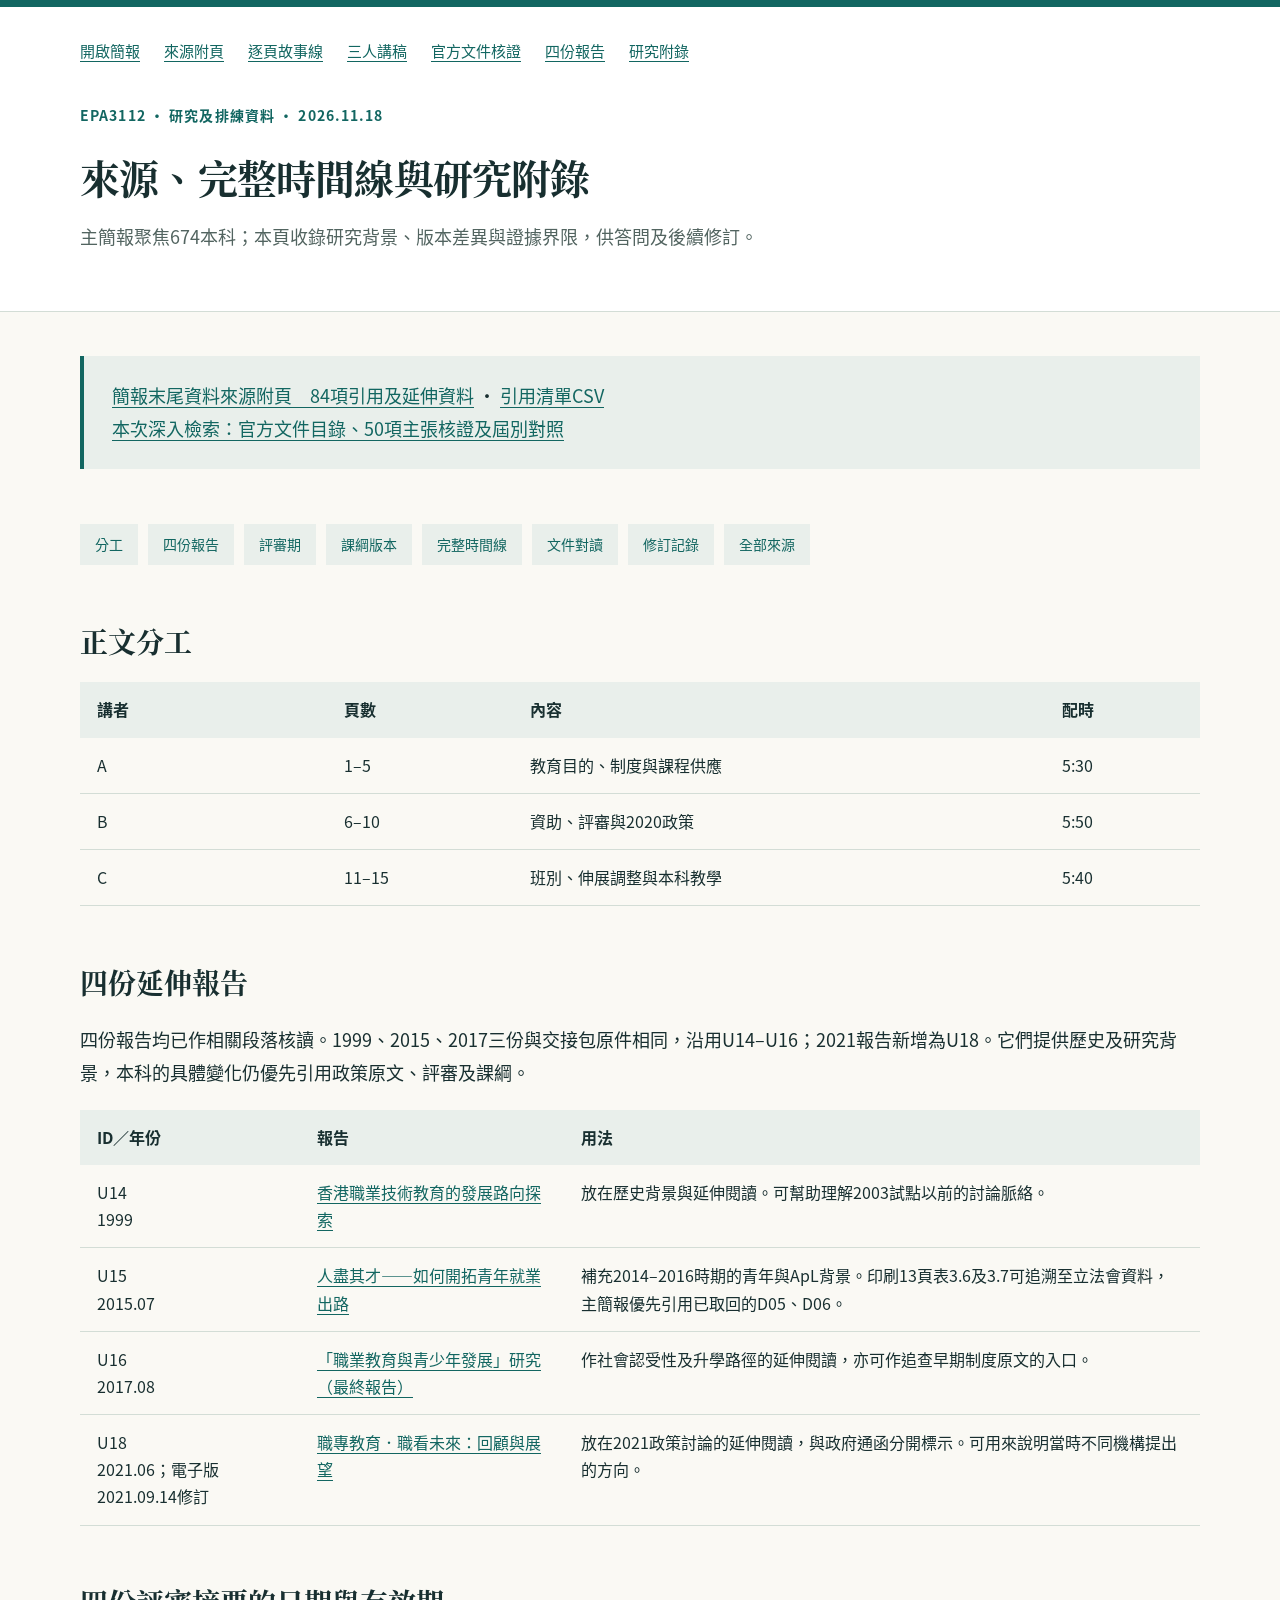
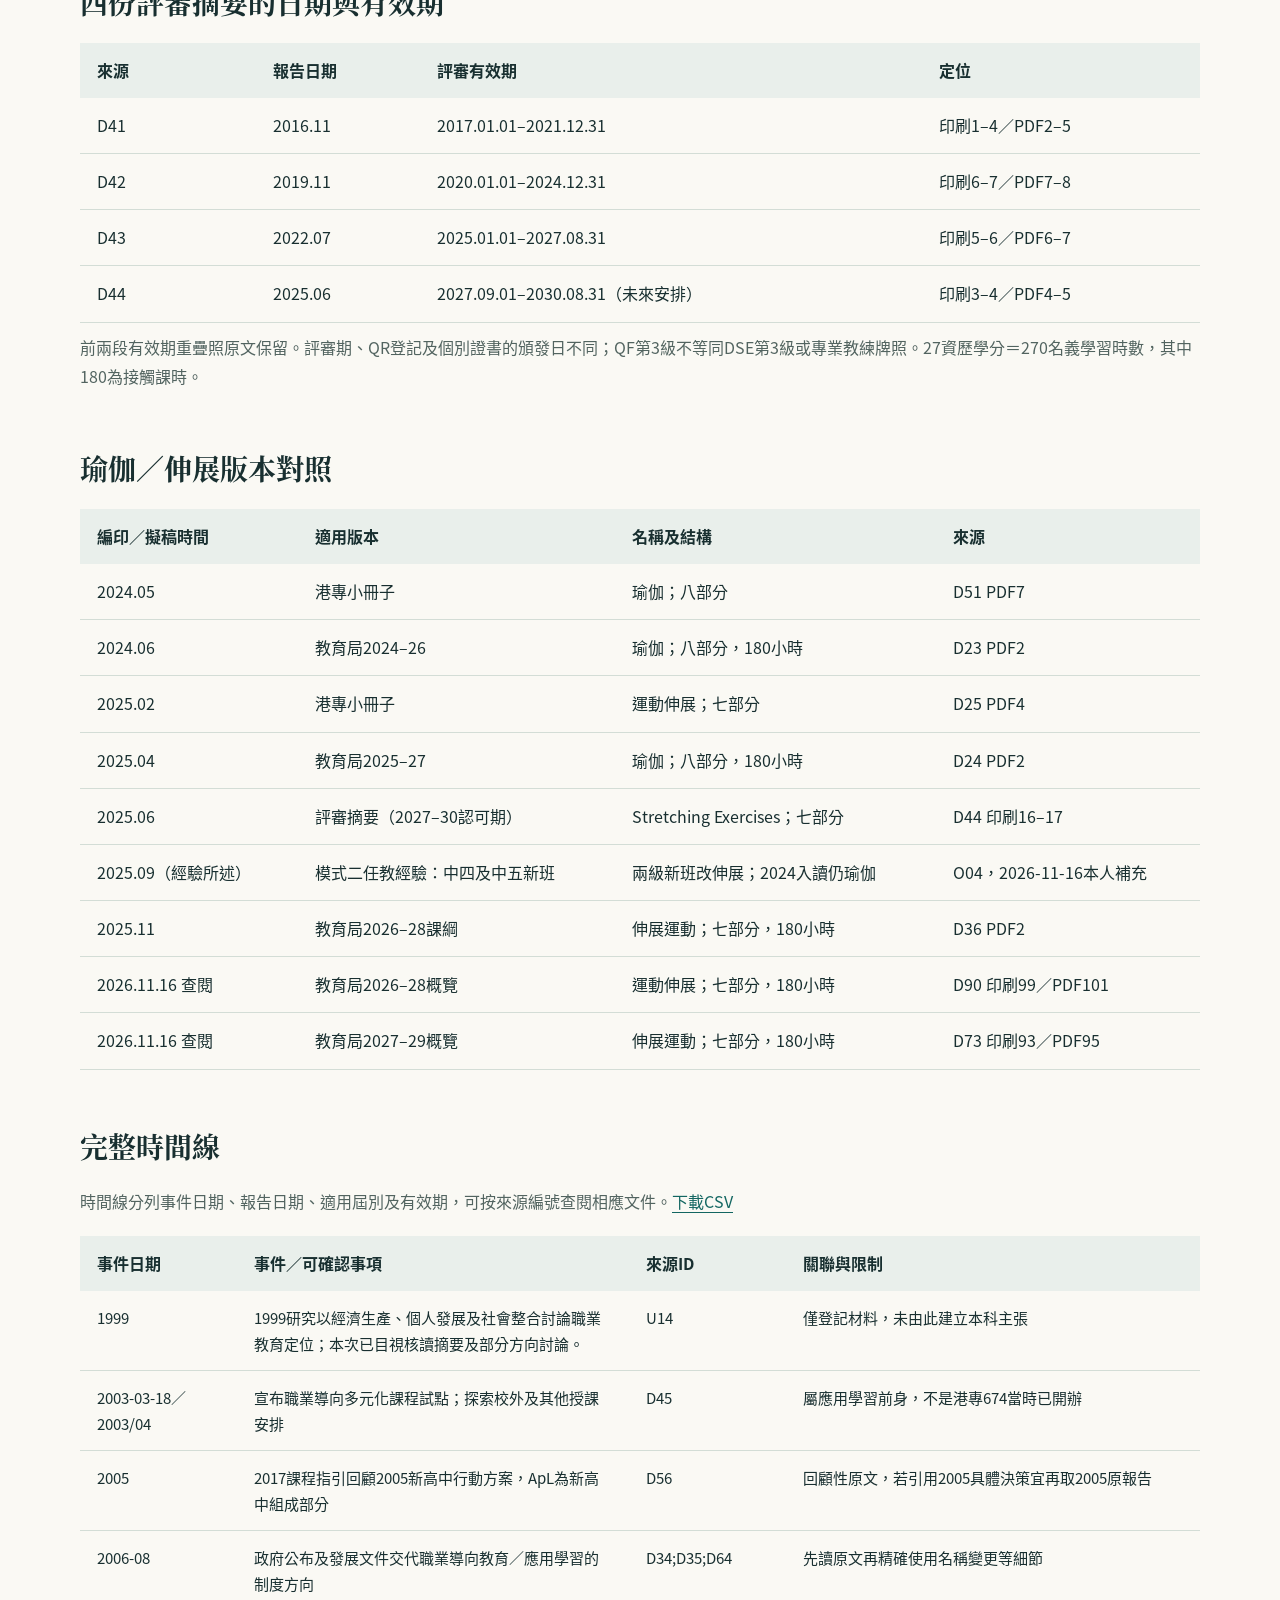
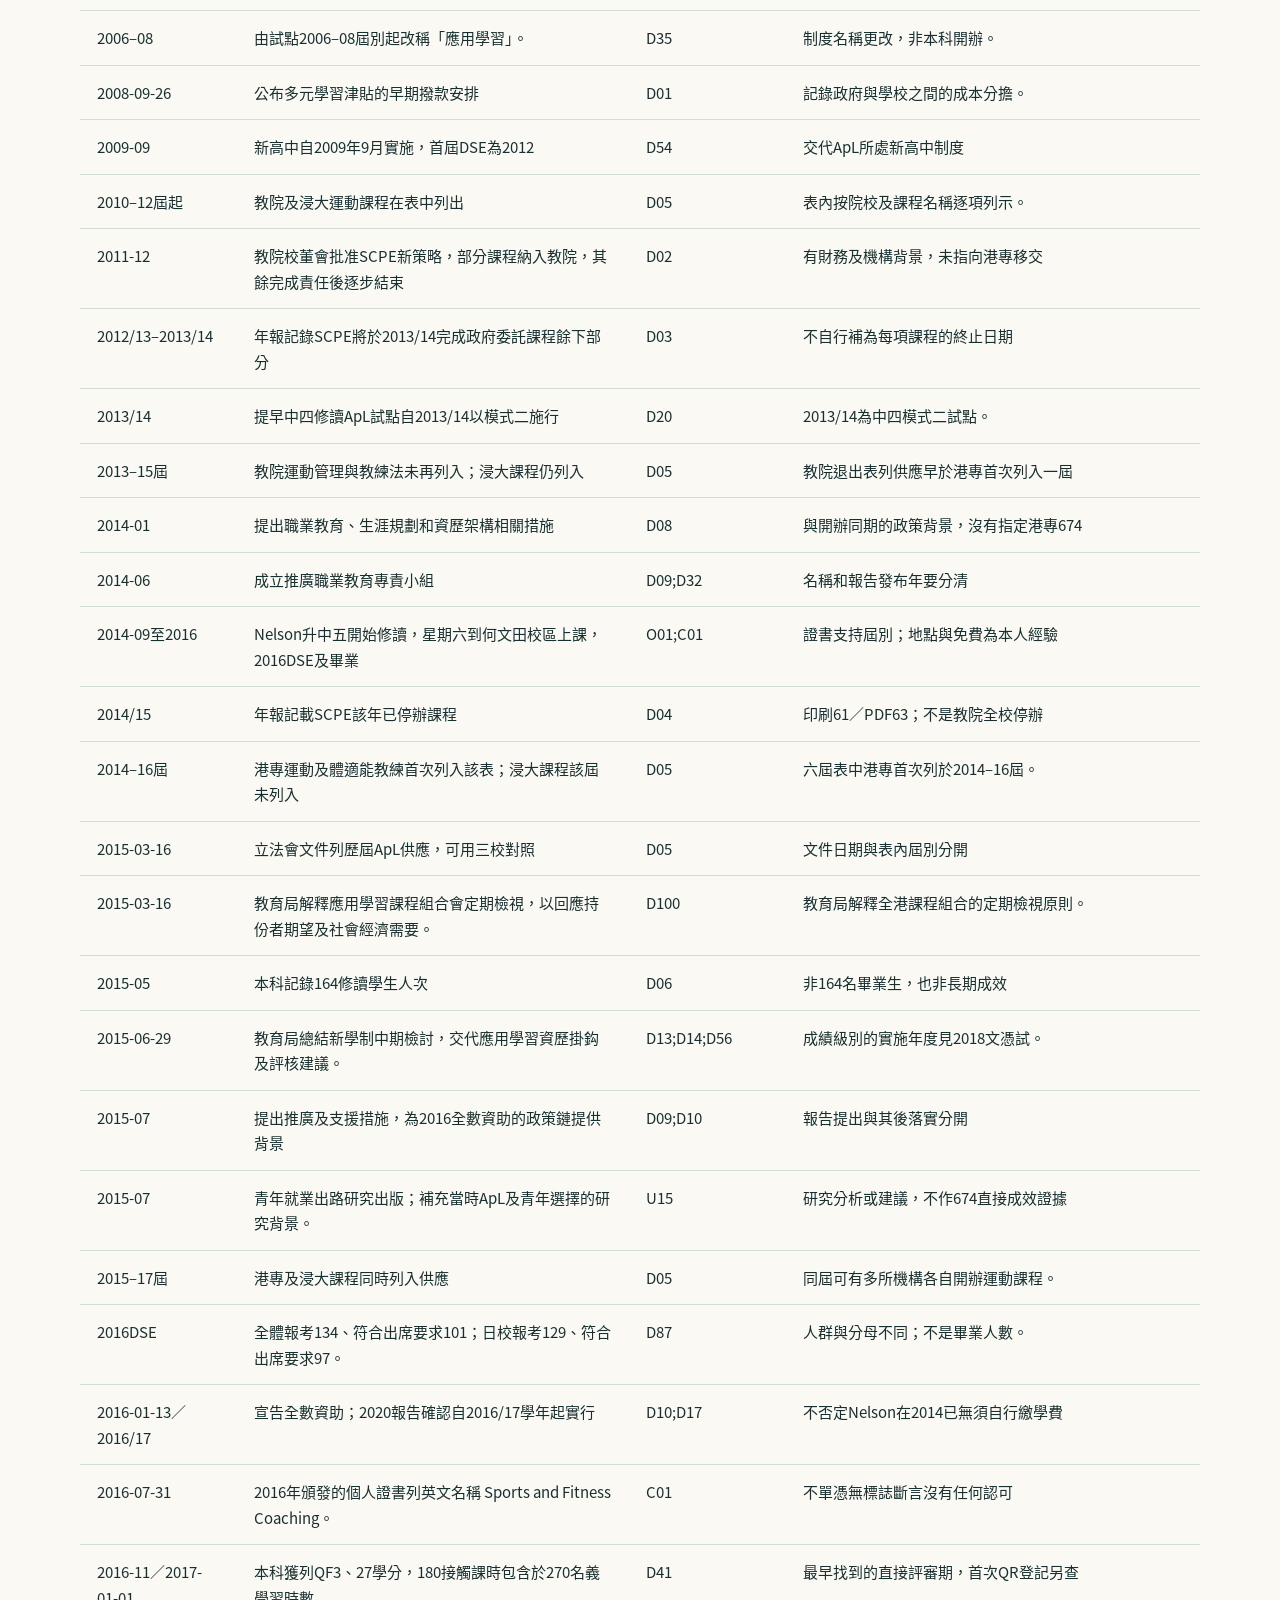
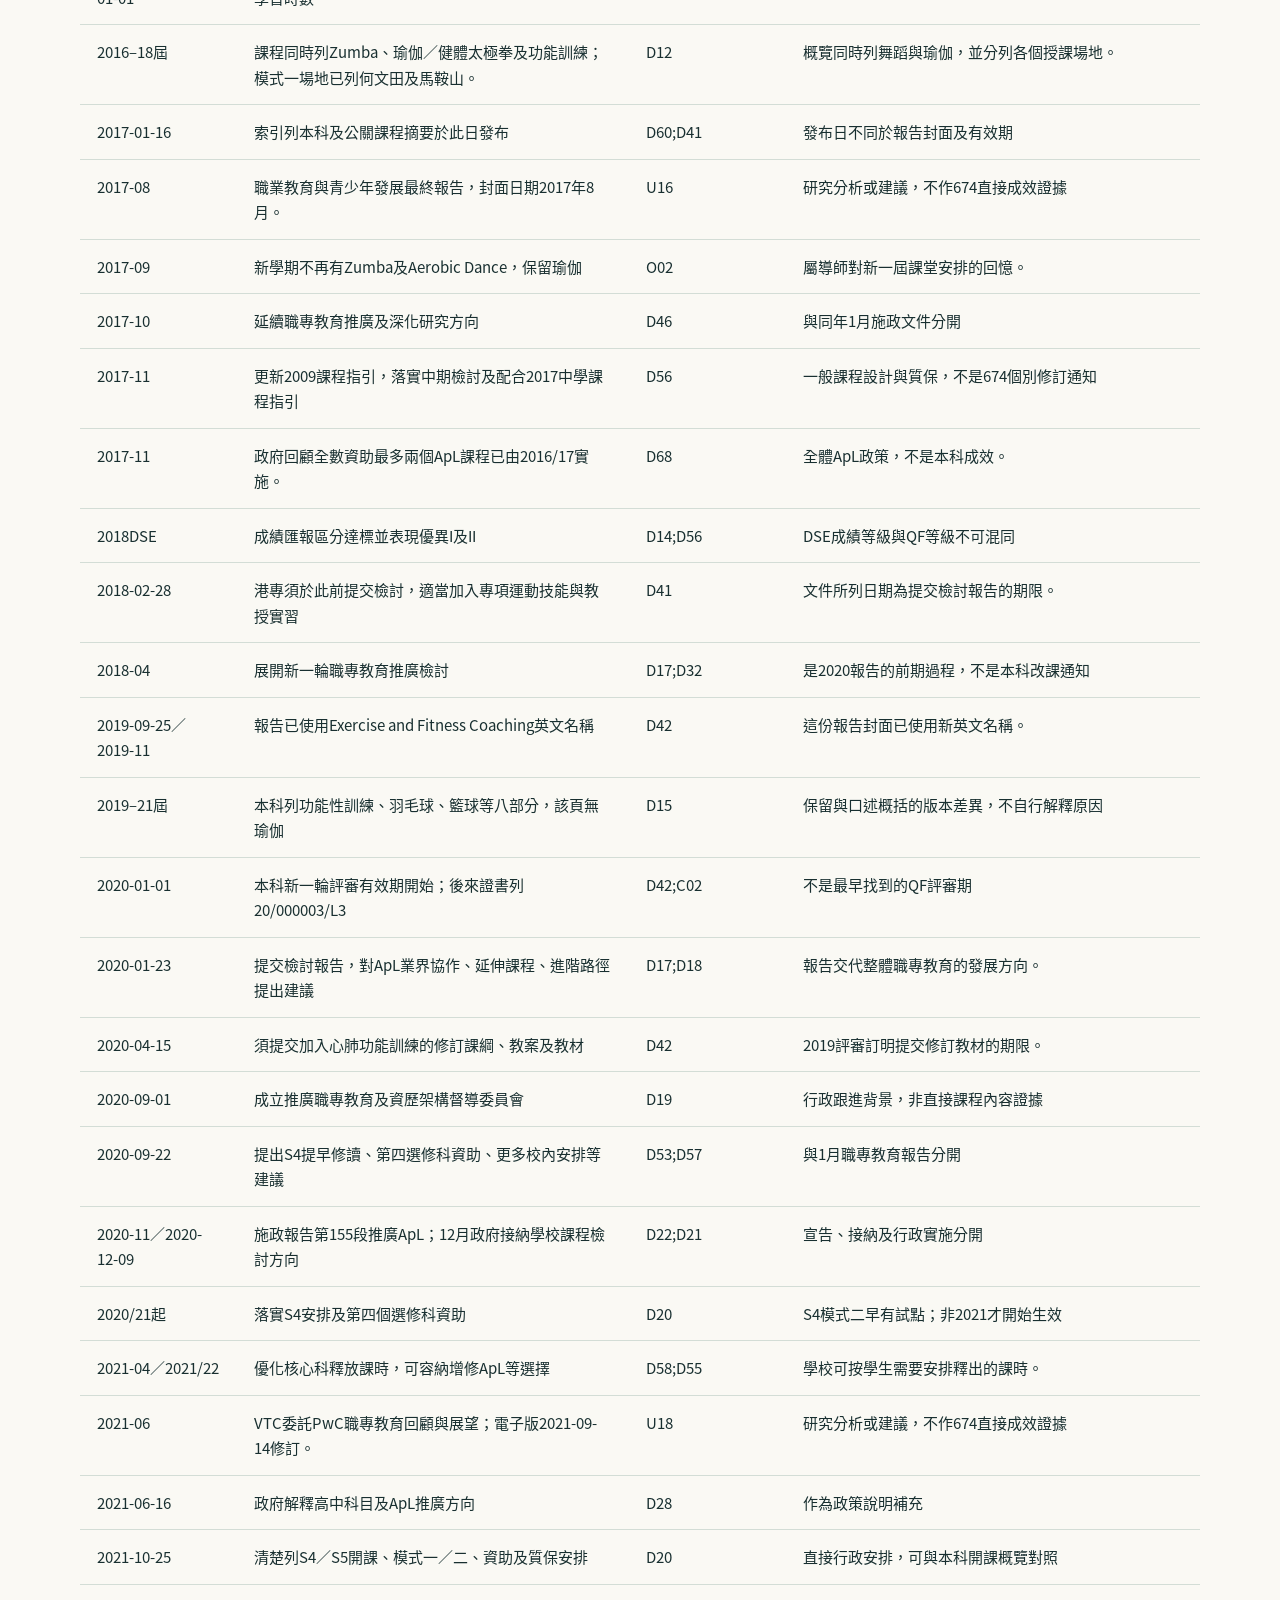
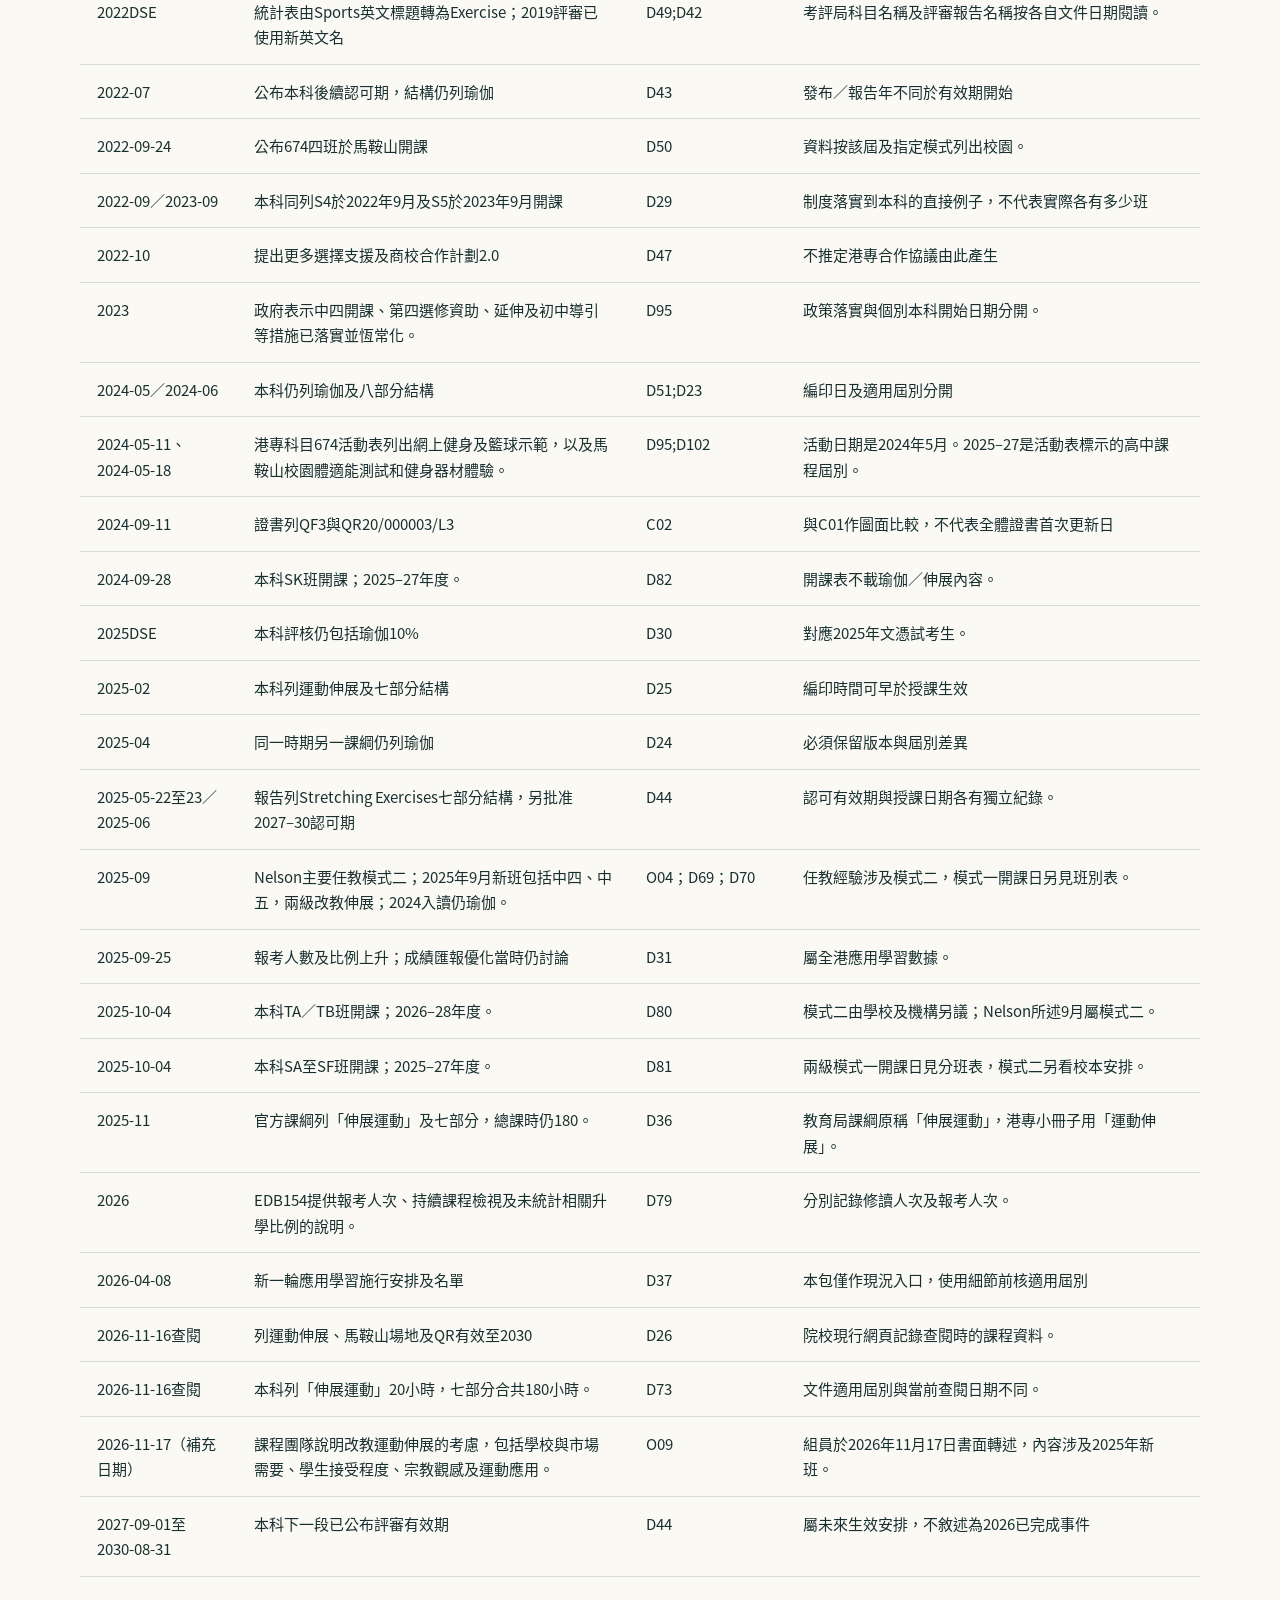
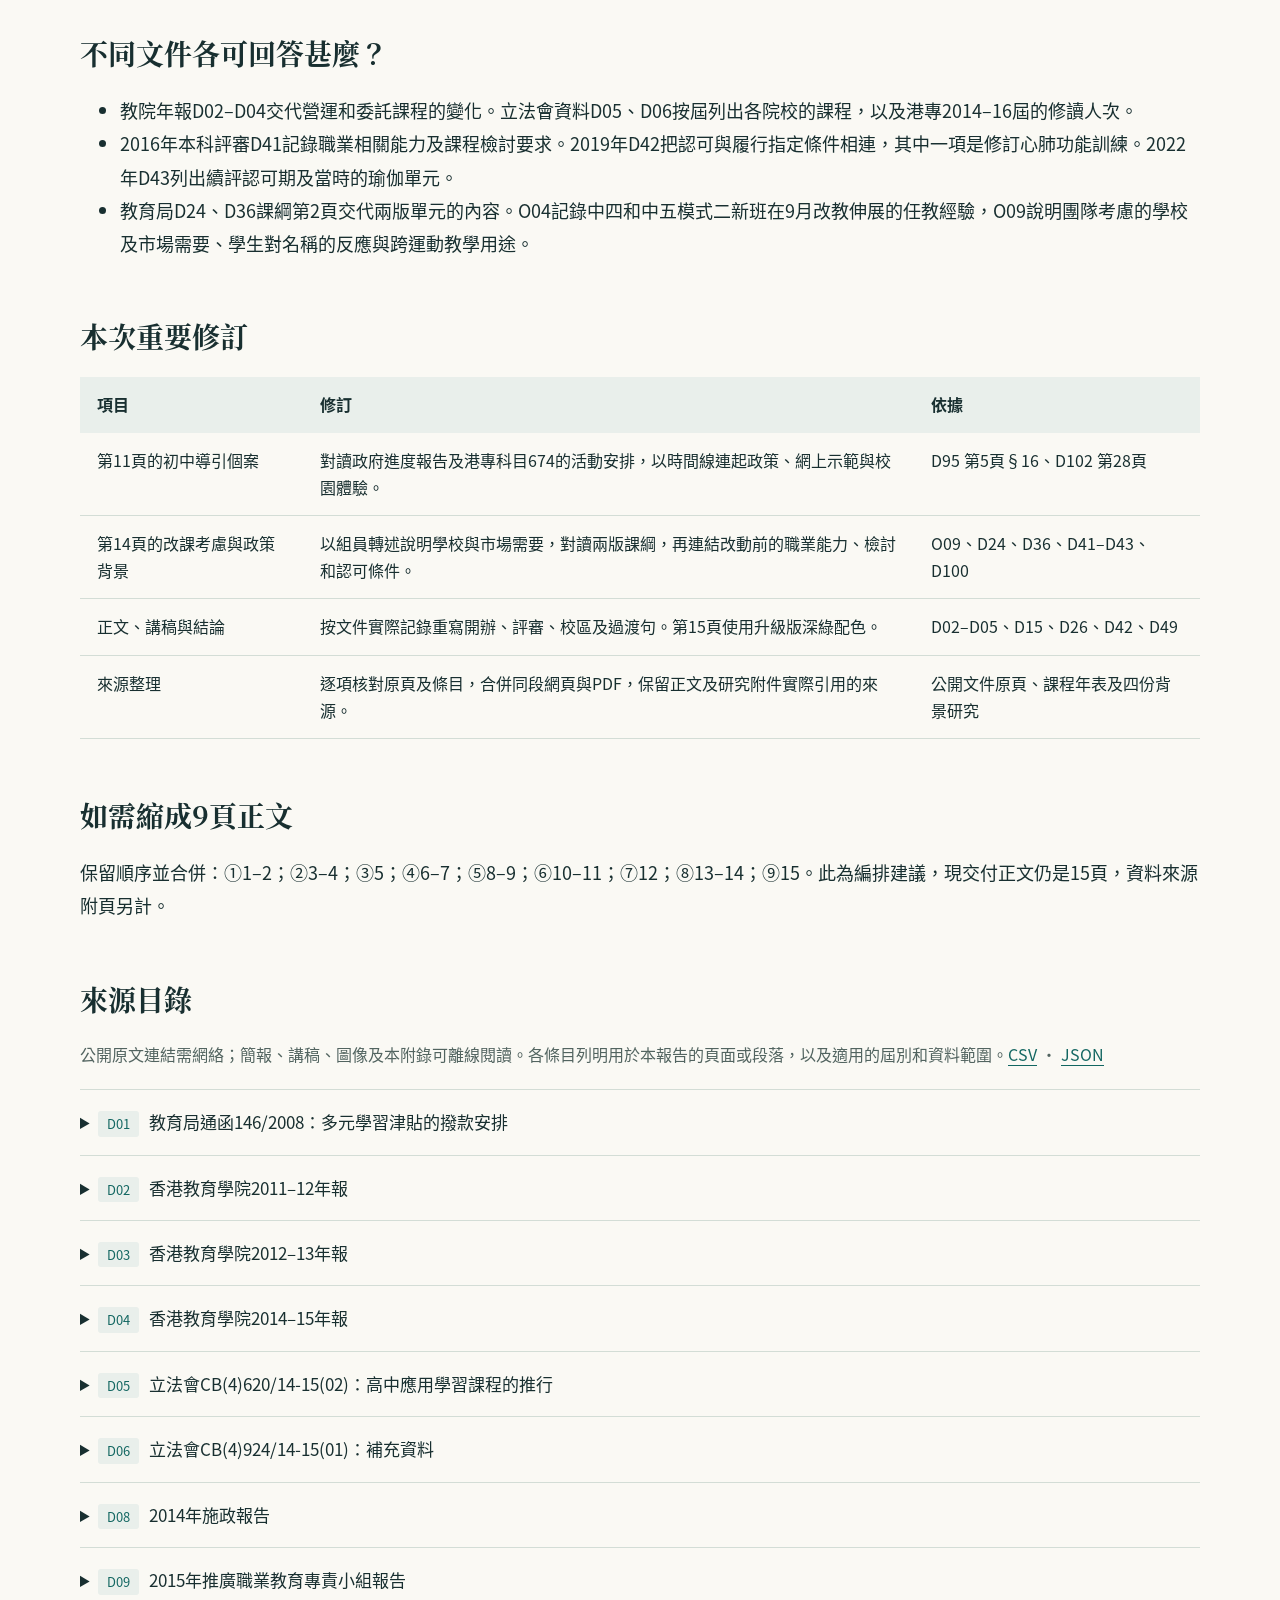
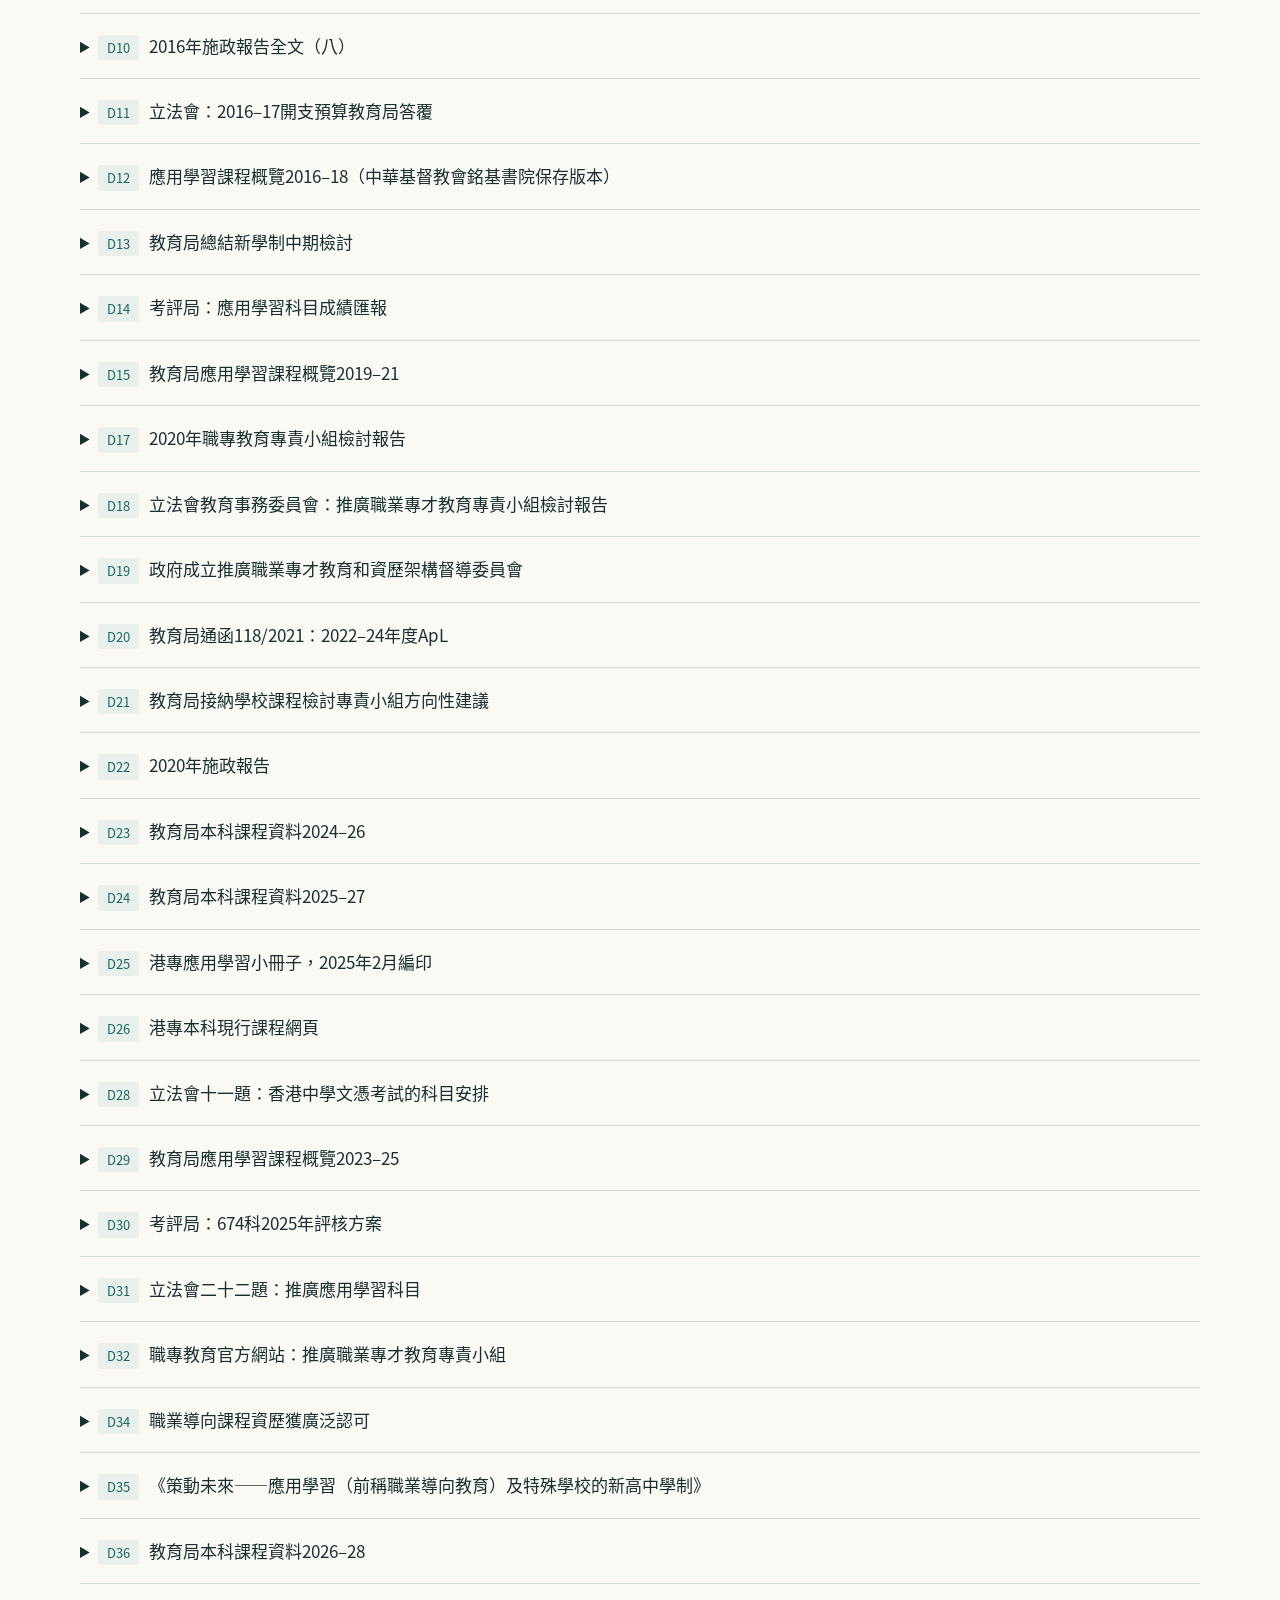
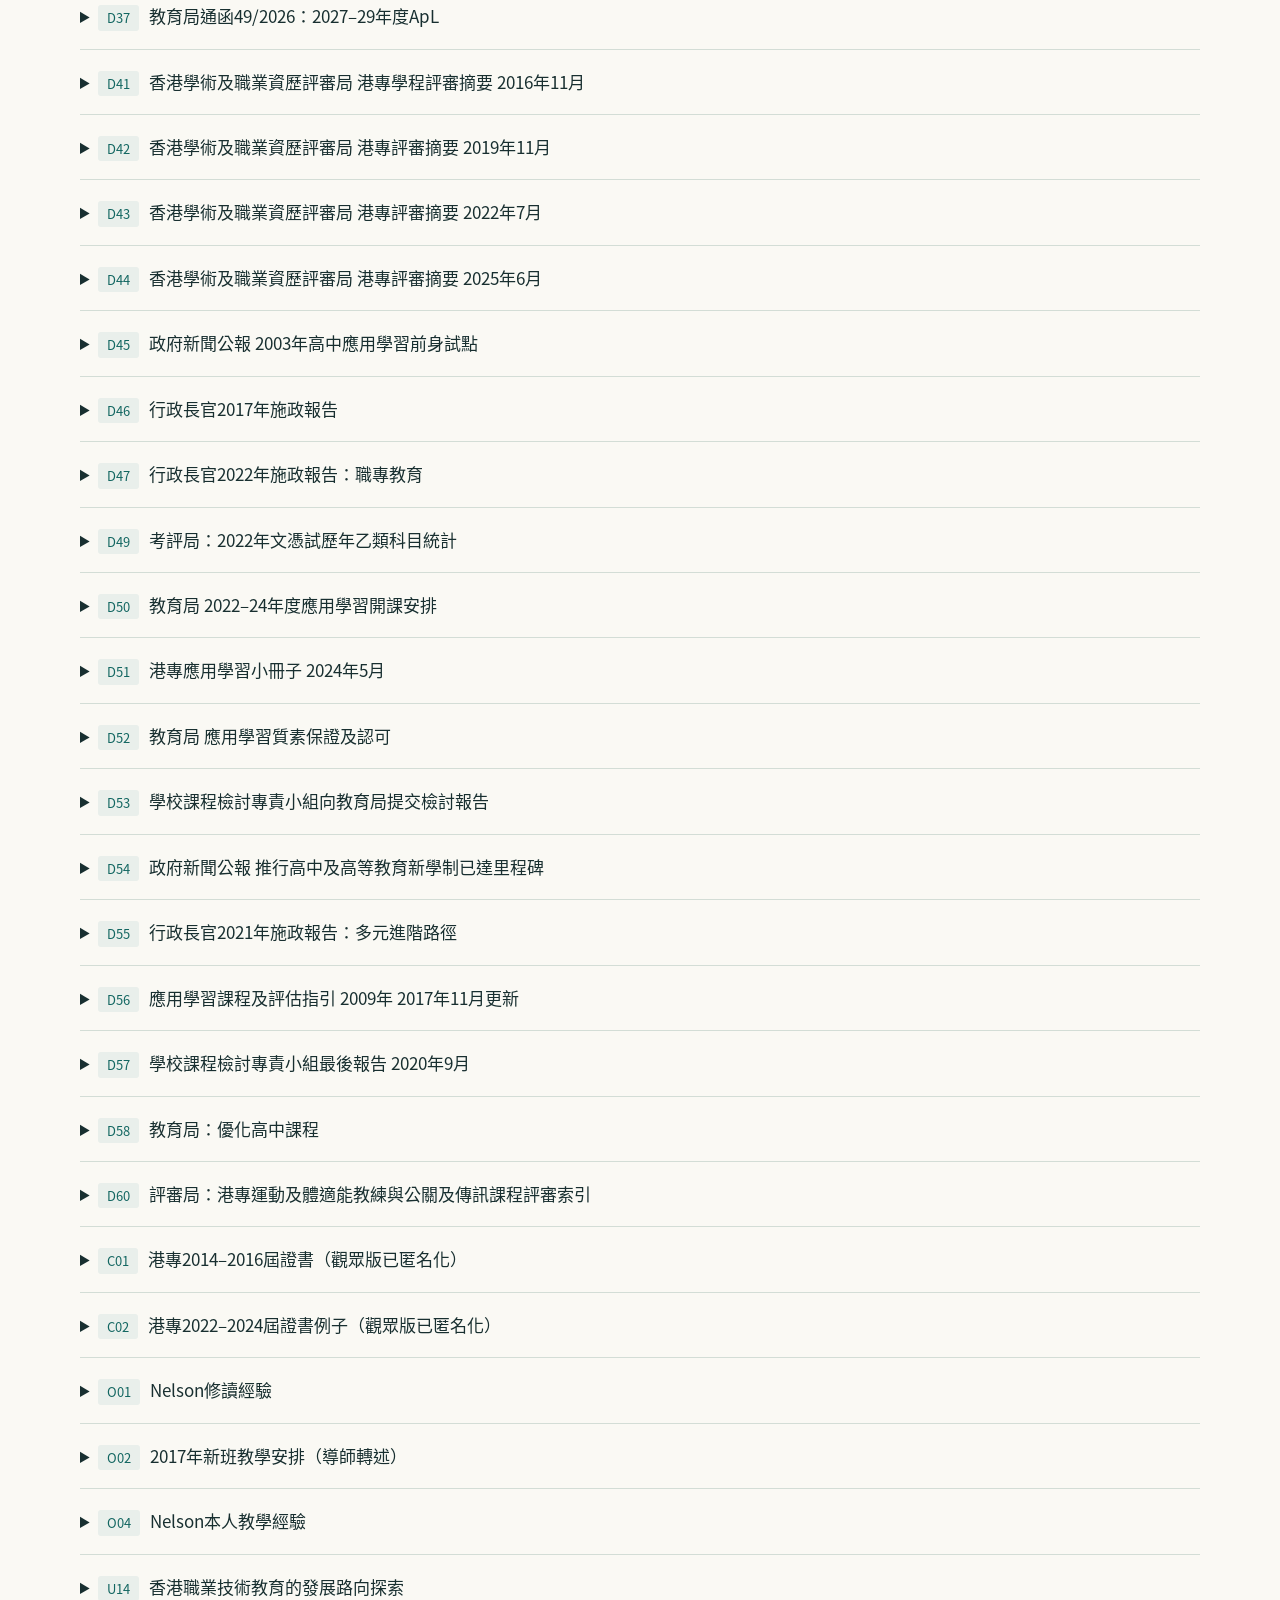
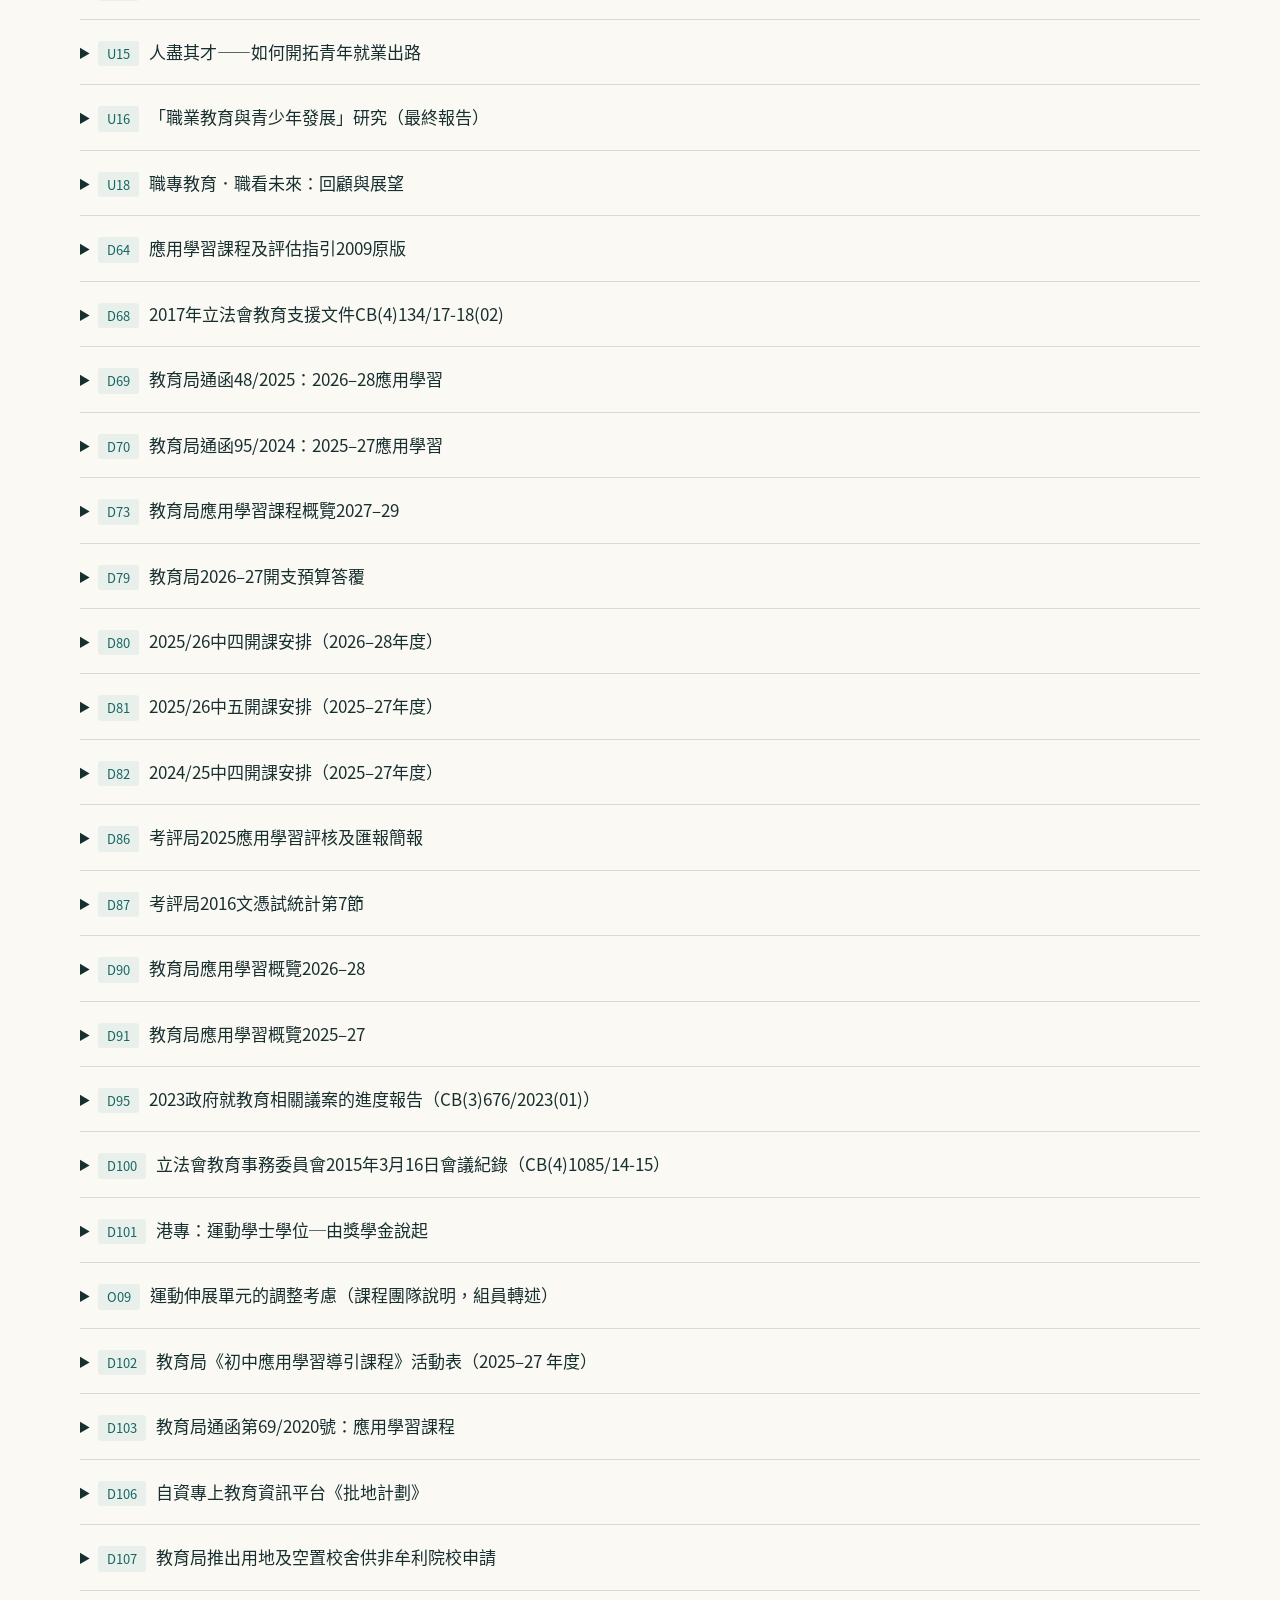
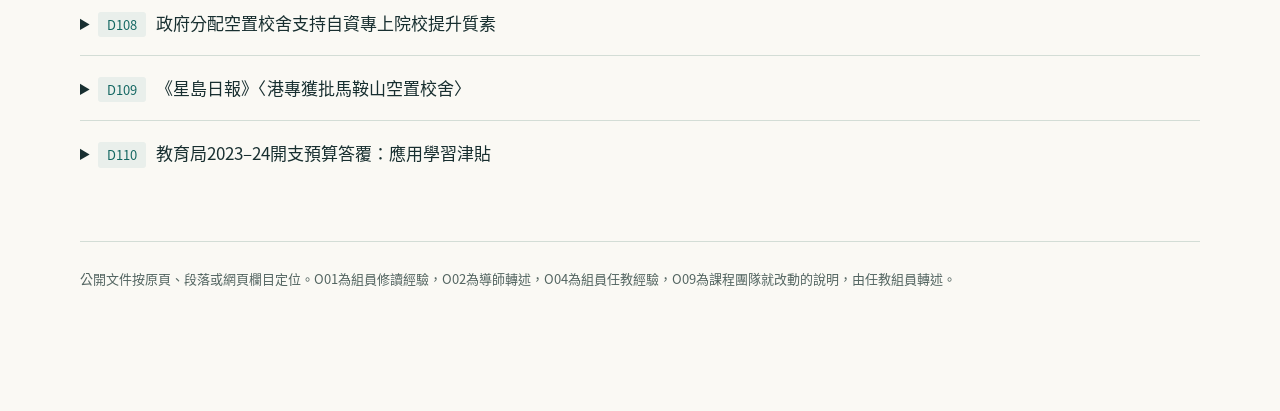
==== commit fddba590: "在第15頁綜合分析及講者稿加入三個學年的全港應用學習津貼比較" ====
--- a/appendix.html
+++ b/appendix.html
@@ -1 +1 @@
-<!DOCTYPE html><html lang="zh-Hant"><head><meta charset="utf-8"><meta name="viewport" content="width=device-width,initial-scale=1"><title>來源、完整時間線與研究附錄｜EPA3112</title><link rel="stylesheet" href="reader.css"><link rel="stylesheet" href="heading-font.css"></head><body><header><nav><a href="index.html">開啟簡報</a><a href="index.html#/16">來源附頁</a><a href="storyline.html">逐頁故事線</a><a href="speaker-notes.html">三人講稿</a><a href="official-research.html">官方文件核證</a><a href="report-review.html">四份報告</a><a href="appendix.html">研究附錄</a></nav><p class="eyebrow">EPA3112 · 研究及排練資料 · 2026.11.18</p><h1>來源、完整時間線與研究附錄</h1><p class="intro">主簡報聚焦674本科；本頁收錄研究背景、版本差異與證據界限，供答問及後續修訂。</p></header><main><section class="callout"><a href="index.html#/16">簡報末尾資料來源附頁　83項引用及延伸資料</a> · <a href="data/bibliography.csv">引用清單CSV</a><br><a href="official-research.html">本次深入檢索：官方文件目錄、50項主張核證及屆別對照</a></section><section><div class="mini-toc"><a href="#timing">分工</a><a href="#readings">四份報告</a><a href="#accreditation">評審期</a><a href="#versions">課綱版本</a><a href="#timeline">完整時間線</a><a href="#limits">文件對讀</a><a href="#changes">修訂記錄</a><a href="#sources">全部來源</a></div></section><section id="timing"><h2>正文分工</h2><table><thead><tr><th>講者</th><th>頁數</th><th>內容</th><th>配時</th></tr></thead><tbody><tr><td>A</td><td>1–5</td><td>教育目的、制度與課程供應</td><td>5:30</td></tr><tr><td>B</td><td>6–10</td><td>資助、評審與2020政策</td><td>5:50</td></tr><tr><td>C</td><td>11–15</td><td>班別、伸展調整與本科教學</td><td>5:40</td></tr></tbody></table></section><section id="readings"><h2>四份延伸報告</h2><p>四份報告均已作相關段落核讀。1999、2015、2017三份與交接包原件相同，沿用U14–U16；2021報告新增為U18。它們提供歷史及研究背景，本科的具體變化仍優先引用政策原文、評審及課綱。</p><div class="table-wrap"><table class=""><thead><tr><th>ID／年份</th><th>報告</th><th>用法</th></tr></thead><tbody><tr><td>U14<br>1999</td><td><a href="report-review.html#report-U14">香港職業技術教育的發展路向探索</a></td><td>放在歷史背景與延伸閱讀。可幫助理解2003試點以前的討論脈絡。</td></tr><tr><td>U15<br>2015.07</td><td><a href="report-review.html#report-U15">人盡其才——如何開拓青年就業出路</a></td><td>補充2014–2016時期的青年與ApL背景。印刷13頁表3.6及3.7可追溯至立法會資料，主簡報優先引用已取回的D05、D06。</td></tr><tr><td>U16<br>2017.08</td><td><a href="report-review.html#report-U16">「職業教育與青少年發展」研究（最終報告）</a></td><td>作社會認受性及升學路徑的延伸閱讀，亦可作追查早期制度原文的入口。</td></tr><tr><td>U18<br>2021.06；電子版2021.09.14修訂</td><td><a href="report-review.html#report-U18">職專教育．職看未來：回顧與展望</a></td><td>放在2021政策討論的延伸閱讀，與政府通函分開標示。可用來說明當時不同機構提出的方向。</td></tr></tbody></table></div></section><section id="accreditation"><h2>四份評審摘要的日期與有效期</h2><div class="table-wrap"><table class=""><thead><tr><th>來源</th><th>報告日期</th><th>評審有效期</th><th>定位</th></tr></thead><tbody><tr><td>D41</td><td>2016.11</td><td>2017.01.01–2021.12.31</td><td>印刷1–4／PDF2–5</td></tr><tr><td>D42</td><td>2019.11</td><td>2020.01.01–2024.12.31</td><td>印刷6–7／PDF7–8</td></tr><tr><td>D43</td><td>2022.07</td><td>2025.01.01–2027.08.31</td><td>印刷5–6／PDF6–7</td></tr><tr><td>D44</td><td>2025.06</td><td>2027.09.01–2030.08.31（未來安排）</td><td>印刷3–4／PDF4–5</td></tr></tbody></table></div><p class="meta">前兩段有效期重疊照原文保留。評審期、QR登記及個別證書的頒發日不同；QF第3級不等同DSE第3級或專業教練牌照。27資歷學分＝270名義學習時數，其中180為接觸課時。</p></section><section id="versions"><h2>瑜伽／伸展版本對照</h2><div class="table-wrap"><table class=""><thead><tr><th>編印／擬稿時間</th><th>適用版本</th><th>名稱及結構</th><th>來源</th></tr></thead><tbody><tr><td>2024.05</td><td>港專小冊子</td><td>瑜伽；八部分</td><td>D51 PDF7</td></tr><tr><td>2024.06</td><td>教育局2024–26</td><td>瑜伽；八部分，180小時</td><td>D23 PDF2</td></tr><tr><td>2025.02</td><td>港專小冊子</td><td>運動伸展；七部分</td><td>D25 PDF4</td></tr><tr><td>2025.04</td><td>教育局2025–27</td><td>瑜伽；八部分，180小時</td><td>D24 PDF2</td></tr><tr><td>2025.06</td><td>評審摘要（2027–30認可期）</td><td>Stretching Exercises；七部分</td><td>D44 印刷16–17</td></tr><tr><td>2025.09（經驗所述）</td><td>模式二任教經驗：中四及中五新班</td><td>兩級新班改伸展；2024入讀仍瑜伽</td><td>O04，2026-11-16本人補充</td></tr><tr><td>2025.11</td><td>教育局2026–28課綱</td><td>伸展運動；七部分，180小時</td><td>D36 PDF2</td></tr><tr><td>2026.11.16 查閱</td><td>教育局2026–28概覽</td><td>運動伸展；七部分，180小時</td><td>D90 印刷99／PDF101</td></tr><tr><td>2026.11.16 查閱</td><td>教育局2027–29概覽</td><td>伸展運動；七部分，180小時</td><td>D73 印刷93／PDF95</td></tr></tbody></table></div></section><section id="timeline"><h2>完整時間線</h2><p class="meta">時間線分列事件日期、報告日期、適用屆別及有效期，可按來源編號查閱相應文件。<a href="data/timeline.csv">下載CSV</a></p><div class="table-wrap"><table class="timeline"><thead><tr><th>事件日期</th><th>事件／可確認事項</th><th>來源ID</th><th>關聯與限制</th></tr></thead><tbody><tr><td>1999</td><td>1999研究以經濟生產、個人發展及社會整合討論職業教育定位；本次已目視核讀摘要及部分方向討論。</td><td>U14</td><td>僅登記材料，未由此建立本科主張</td></tr><tr><td>2003-03-18／2003/04</td><td>宣布職業導向多元化課程試點；探索校外及其他授課安排</td><td>D45</td><td>屬應用學習前身，不是港專674當時已開辦</td></tr><tr><td>2005</td><td>2017課程指引回顧2005新高中行動方案，ApL為新高中組成部分</td><td>D56</td><td>回顧性原文，若引用2005具體決策宜再取2005原報告</td></tr><tr><td>2006-08</td><td>政府公布及發展文件交代職業導向教育／應用學習的制度方向</td><td>D34;D35;D64</td><td>先讀原文再精確使用名稱變更等細節</td></tr><tr><td>2006–08</td><td>由試點2006–08屆別起改稱「應用學習」。</td><td>D35</td><td>制度名稱更改，非本科開辦。</td></tr><tr><td>2008-09-26</td><td>公布多元學習津貼的早期撥款安排</td><td>D01</td><td>記錄政府與學校之間的成本分擔。</td></tr><tr><td>2009-09</td><td>新高中自2009年9月實施，首屆DSE為2012</td><td>D54</td><td>交代ApL所處新高中制度</td></tr><tr><td>2010–12屆起</td><td>教院及浸大運動課程在表中列出</td><td>D05</td><td>表內按院校及課程名稱逐項列示。</td></tr><tr><td>2011-12</td><td>教院校董會批准SCPE新策略，部分課程納入教院，其餘完成責任後逐步結束</td><td>D02</td><td>有財務及機構背景，未指向港專移交</td></tr><tr><td>2012/13–2013/14</td><td>年報記錄SCPE將於2013/14完成政府委託課程餘下部分</td><td>D03</td><td>不自行補為每項課程的終止日期</td></tr><tr><td>2013/14</td><td>提早中四修讀ApL試點自2013/14以模式二施行</td><td>D20</td><td>2013/14為中四模式二試點。</td></tr><tr><td>2013–15屆</td><td>教院運動管理與教練法未再列入；浸大課程仍列入</td><td>D05</td><td>教院退出表列供應早於港專首次列入一屆</td></tr><tr><td>2014-01</td><td>提出職業教育、生涯規劃和資歷架構相關措施</td><td>D08</td><td>與開辦同期的政策背景，沒有指定港專674</td></tr><tr><td>2014-06</td><td>成立推廣職業教育專責小組</td><td>D09;D32</td><td>名稱和報告發布年要分清</td></tr><tr><td>2014-09至2016</td><td>Nelson升中五開始修讀，星期六到何文田校區上課，2016DSE及畢業</td><td>O01;C01</td><td>證書支持屆別；地點與免費為本人經驗</td></tr><tr><td>2014/15</td><td>年報記載SCPE該年已停辦課程</td><td>D04</td><td>印刷61／PDF63；不是教院全校停辦</td></tr><tr><td>2014–16屆</td><td>港專運動及體適能教練首次列入該表；浸大課程該屆未列入</td><td>D05</td><td>六屆表中港專首次列於2014–16屆。</td></tr><tr><td>2015-03-16</td><td>立法會文件列歷屆ApL供應，可用三校對照</td><td>D05</td><td>文件日期與表內屆別分開</td></tr><tr><td>2015-03-16</td><td>教育局解釋應用學習課程組合會定期檢視，以回應持份者期望及社會經濟需要。</td><td>D100</td><td>教育局解釋全港課程組合的定期檢視原則。</td></tr><tr><td>2015-05</td><td>本科記錄164修讀學生人次</td><td>D06</td><td>非164名畢業生，也非長期成效</td></tr><tr><td>2015-06-29</td><td>教育局總結新學制中期檢討，交代應用學習資歷掛鈎及評核建議。</td><td>D13;D14;D56</td><td>成績級別的實施年度見2018文憑試。</td></tr><tr><td>2015-07</td><td>提出推廣及支援措施，為2016全數資助的政策鏈提供背景</td><td>D09;D10</td><td>報告提出與其後落實分開</td></tr><tr><td>2015-07</td><td>青年就業出路研究出版；補充當時ApL及青年選擇的研究背景。</td><td>U15</td><td>研究分析或建議，不作674直接成效證據</td></tr><tr><td>2015–17屆</td><td>港專及浸大課程同時列入供應</td><td>D05</td><td>同屆可有多所機構各自開辦運動課程。</td></tr><tr><td>2016DSE</td><td>全體報考134、符合出席要求101；日校報考129、符合出席要求97。</td><td>D87</td><td>人群與分母不同；不是畢業人數。</td></tr><tr><td>2016-01-13／2016/17</td><td>宣告全數資助；2020報告確認自2016/17學年起實行</td><td>D10;D17</td><td>不否定Nelson在2014已無須自行繳學費</td></tr><tr><td>2016-07-31</td><td>2016年頒發的個人證書列英文名稱 Sports and Fitness Coaching。</td><td>C01</td><td>不單憑無標誌斷言沒有任何認可</td></tr><tr><td>2016-11／2017-01-01</td><td>本科獲列QF3、27學分，180接觸課時包含於270名義學習時數</td><td>D41</td><td>最早找到的直接評審期，首次QR登記另查</td></tr><tr><td>2016–18屆</td><td>課程同時列Zumba、瑜伽／健體太極拳及功能訓練；模式一場地已列何文田及馬鞍山。</td><td>D12</td><td>概覽同時列舞蹈與瑜伽，並分列各個授課場地。</td></tr><tr><td>2017-01-16</td><td>索引列本科及公關課程摘要於此日發布</td><td>D60;D41</td><td>發布日不同於報告封面及有效期</td></tr><tr><td>2017-08</td><td>職業教育與青少年發展最終報告，封面日期2017年8月。</td><td>U16</td><td>研究分析或建議，不作674直接成效證據</td></tr><tr><td>2017-09</td><td>新學期不再有Zumba及Aerobic Dance，保留瑜伽</td><td>O02</td><td>屬導師對新一屆課堂安排的回憶。</td></tr><tr><td>2017-10</td><td>延續職專教育推廣及深化研究方向</td><td>D46</td><td>與同年1月施政文件分開</td></tr><tr><td>2017-11</td><td>更新2009課程指引，落實中期檢討及配合2017中學課程指引</td><td>D56</td><td>一般課程設計與質保，不是674個別修訂通知</td></tr><tr><td>2017-11</td><td>政府回顧全數資助最多兩個ApL課程已由2016/17實施。</td><td>D68</td><td>全體ApL政策，不是本科成效。</td></tr><tr><td>2018DSE</td><td>成績匯報區分達標並表現優異I及II</td><td>D14;D56</td><td>DSE成績等級與QF等級不可混同</td></tr><tr><td>2018-02-28</td><td>港專須於此前提交檢討，適當加入專項運動技能與教授實習</td><td>D41</td><td>文件所列日期為提交檢討報告的期限。</td></tr><tr><td>2018-04</td><td>展開新一輪職專教育推廣檢討</td><td>D17;D32</td><td>是2020報告的前期過程，不是本科改課通知</td></tr><tr><td>2019-09-25／2019-11</td><td>報告已使用Exercise and Fitness Coaching英文名稱</td><td>D42</td><td>這份報告封面已使用新英文名稱。</td></tr><tr><td>2019–21屆</td><td>本科列功能性訓練、羽毛球、籃球等八部分，該頁無瑜伽</td><td>D15</td><td>保留與口述概括的版本差異，不自行解釋原因</td></tr><tr><td>2020-01-01</td><td>本科新一輪評審有效期開始；後來證書列20/000003/L3</td><td>D42;C02</td><td>不是最早找到的QF評審期</td></tr><tr><td>2020-01-23</td><td>提交檢討報告，對ApL業界協作、延伸課程、進階路徑提出建議</td><td>D17;D18</td><td>報告交代整體職專教育的發展方向。</td></tr><tr><td>2020-04-15</td><td>須提交加入心肺功能訓練的修訂課綱、教案及教材</td><td>D42</td><td>2019評審訂明提交修訂教材的期限。</td></tr><tr><td>2020-09-01</td><td>成立推廣職專教育及資歷架構督導委員會</td><td>D19</td><td>行政跟進背景，非直接課程內容證據</td></tr><tr><td>2020-09-22</td><td>提出S4提早修讀、第四選修科資助、更多校內安排等建議</td><td>D53;D57</td><td>與1月職專教育報告分開</td></tr><tr><td>2020-11／2020-12-09</td><td>施政報告第155段推廣ApL；12月政府接納學校課程檢討方向</td><td>D22;D21</td><td>宣告、接納及行政實施分開</td></tr><tr><td>2020/21起</td><td>落實S4安排及第四個選修科資助</td><td>D20</td><td>S4模式二早有試點；非2021才開始生效</td></tr><tr><td>2021-04／2021/22</td><td>優化核心科釋放課時，可容納增修ApL等選擇</td><td>D58;D55</td><td>學校可按學生需要安排釋出的課時。</td></tr><tr><td>2021-06</td><td>VTC委託PwC職專教育回顧與展望；電子版2021-09-14修訂。</td><td>U18</td><td>研究分析或建議，不作674直接成效證據</td></tr><tr><td>2021-06-16</td><td>政府解釋高中科目及ApL推廣方向</td><td>D28</td><td>作為政策說明補充</td></tr><tr><td>2021-10-25</td><td>清楚列S4／S5開課、模式一／二、資助及質保安排</td><td>D20</td><td>直接行政安排，可與本科開課概覽對照</td></tr><tr><td>2022DSE</td><td>統計表由Sports英文標題轉為Exercise；2019評審已使用新英文名</td><td>D49;D42</td><td>考評局科目名稱及評審報告名稱按各自文件日期閱讀。</td></tr><tr><td>2022-07</td><td>公布本科後續認可期，結構仍列瑜伽</td><td>D43</td><td>發布／報告年不同於有效期開始</td></tr><tr><td>2022-09-24</td><td>公布674四班於馬鞍山開課</td><td>D50</td><td>資料按該屆及指定模式列出校園。</td></tr><tr><td>2022-09／2023-09</td><td>本科同列S4於2022年9月及S5於2023年9月開課</td><td>D29</td><td>制度落實到本科的直接例子，不代表實際各有多少班</td></tr><tr><td>2022-10</td><td>提出更多選擇支援及商校合作計劃2.0</td><td>D47</td><td>不推定港專合作協議由此產生</td></tr><tr><td>2023</td><td>政府表示中四開課、第四選修資助、延伸及初中導引等措施已落實並恆常化。</td><td>D95</td><td>政策落實與個別本科開始日期分開。</td></tr><tr><td>2024-05／2024-06</td><td>本科仍列瑜伽及八部分結構</td><td>D51;D23</td><td>編印日及適用屆別分開</td></tr><tr><td>2024-05-11、2024-05-18</td><td>港專科目674活動表列出網上健身及籃球示範，以及馬鞍山校園體適能測試和健身器材體驗。</td><td>D95;D102</td><td>活動日期是2024年5月。2025–27是活動表標示的高中課程屆別。</td></tr><tr><td>2024-09-11</td><td>證書列QF3與QR20/000003/L3</td><td>C02</td><td>與C01作圖面比較，不代表全體證書首次更新日</td></tr><tr><td>2024-09-28</td><td>本科SK班開課；2025–27年度。</td><td>D82</td><td>開課表不載瑜伽／伸展內容。</td></tr><tr><td>2025DSE</td><td>本科評核仍包括瑜伽10%</td><td>D30</td><td>對應2025年文憑試考生。</td></tr><tr><td>2025-02</td><td>本科列運動伸展及七部分結構</td><td>D25</td><td>編印時間可早於授課生效</td></tr><tr><td>2025-04</td><td>同一時期另一課綱仍列瑜伽</td><td>D24</td><td>必須保留版本與屆別差異</td></tr><tr><td>2025-05-22至23／2025-06</td><td>報告列Stretching Exercises七部分結構，另批准2027–30認可期</td><td>D44</td><td>認可有效期與授課日期各有獨立紀錄。</td></tr><tr><td>2025-09</td><td>Nelson主要任教模式二；2025年9月新班包括中四、中五，兩級改教伸展；2024入讀仍瑜伽。</td><td>O04；D69；D70</td><td>任教經驗涉及模式二，模式一開課日另見班別表。</td></tr><tr><td>2025-09-25</td><td>報考人數及比例上升；成績匯報優化當時仍討論</td><td>D31</td><td>屬全港應用學習數據。</td></tr><tr><td>2025-10-04</td><td>本科TA／TB班開課；2026–28年度。</td><td>D80</td><td>模式二由學校及機構另議；Nelson所述9月屬模式二。</td></tr><tr><td>2025-10-04</td><td>本科SA至SF班開課；2025–27年度。</td><td>D81</td><td>兩級模式一開課日見分班表，模式二另看校本安排。</td></tr><tr><td>2025-11</td><td>官方課綱列「伸展運動」及七部分，總課時仍180。</td><td>D36</td><td>教育局課綱原稱「伸展運動」，港專小冊子用「運動伸展」。</td></tr><tr><td>2026</td><td>EDB154提供報考人次、持續課程檢視及未統計相關升學比例的說明。</td><td>D79</td><td>分別記錄修讀人次及報考人次。</td></tr><tr><td>2026-04-08</td><td>新一輪應用學習施行安排及名單</td><td>D37</td><td>本包僅作現況入口，使用細節前核適用屆別</td></tr><tr><td>2026-11-16查閱</td><td>列運動伸展、馬鞍山場地及QR有效至2030</td><td>D26</td><td>院校現行網頁記錄查閱時的課程資料。</td></tr><tr><td>2026-11-16查閱</td><td>本科列「伸展運動」20小時，七部分合共180小時。</td><td>D73</td><td>文件適用屆別與當前查閱日期不同。</td></tr><tr><td>2026-11-17（補充日期）</td><td>課程團隊說明改教運動伸展的考慮，包括學校與市場需要、學生接受程度、宗教觀感及運動應用。</td><td>O09</td><td>組員於2026年11月17日書面轉述，內容涉及2025年新班。</td></tr><tr><td>2027-09-01至2030-08-31</td><td>本科下一段已公布評審有效期</td><td>D44</td><td>屬未來生效安排，不敘述為2026已完成事件</td></tr></tbody></table></div></section><section id="limits"><h2>不同文件各可回答甚麼？</h2><ul><li>教院年報D02–D04交代營運和委託課程的變化。立法會資料D05、D06按屆列出各院校的課程，以及港專2014–16屆的修讀人次。</li><li>2016年本科評審D41記錄職業相關能力及課程檢討要求。2019年D42把認可與履行指定條件相連，其中一項是修訂心肺功能訓練。2022年D43列出續評認可期及當時的瑜伽單元。</li><li>教育局D24、D36課綱第2頁交代兩版單元的內容。O04記錄中四和中五模式二新班在9月改教伸展的任教經驗，O09說明團隊考慮的學校及市場需要、學生對名稱的反應與跨運動教學用途。</li></ul></section><section id="changes"><h2>本次重要修訂</h2><div class="table-wrap"><table class=""><thead><tr><th>項目</th><th>修訂</th><th>依據</th></tr></thead><tbody><tr><td>第11頁的初中導引個案</td><td>對讀政府進度報告及港專科目674的活動安排，以時間線連起政策、網上示範與校園體驗。</td><td>D95 第5頁§16、D102 第28頁</td></tr><tr><td>第14頁的改課考慮與政策背景</td><td>以組員轉述說明學校與市場需要，對讀兩版課綱，再連結改動前的職業能力、檢討和認可條件。</td><td>O09、D24、D36、D41–D43、D100</td></tr><tr><td>正文、講稿與結論</td><td>按文件實際記錄重寫開辦、評審、校區及過渡句。第15頁使用升級版深綠配色。</td><td>D02–D05、D15、D26、D42、D49</td></tr><tr><td>來源整理</td><td>逐項核對原頁及條目，合併同段網頁與PDF，保留正文及研究附件實際引用的來源。</td><td>公開文件原頁、課程年表及四份背景研究</td></tr></tbody></table></div></section><section><h2>如需縮成9頁正文</h2><p>保留順序並合併：①1–2；②3–4；③5；④6–7；⑤8–9；⑥10–11；⑦12；⑧13–14；⑨15。此為編排建議，現交付正文仍是15頁，資料來源附頁另計。</p></section><section id="sources"><h2>來源目錄</h2><p class="meta">公開原文連結需網絡；簡報、講稿、圖像及本附錄可離線閱讀。各條目列明用於本報告的頁面或段落，以及適用的屆別和資料範圍。<a href="data/sources.csv">CSV</a> · <a href="data/sources.json">JSON</a></p><details id="D01"><summary><span class="badge">D01</span>教育局通函146/2008：多元學習津貼的撥款安排</summary><dl><dt>日期／版本</dt><dd>2008-09-26</dd><dt>頁碼／段落</dt><dd>PDF 1–2，§2–6</dd><dt>可支持的內容</dt><dd>2009/10起多元學習津貼早期撥款安排</dd><dt>適用範圍</dt><dd>2008年文件列出政府與學校當年的費用分擔方式。</dd><dt>本次核讀狀態</dt><dd>已核讀引用的頁面、段落或欄位。</dd></dl><a class="source-url" href="https://applications.edb.gov.hk/circular/upload/EDBCM/EDBCM08146C.pdf" target="_blank" rel="noopener noreferrer">https://applications.edb.gov.hk/circular/upload/EDBCM/EDBCM08146C.pdf</a></details><details id="D02"><summary><span class="badge">D02</span>香港教育學院2011–12年報</summary><dl><dt>日期／版本</dt><dd>2011–12年報；記述2011-12決策</dd><dt>頁碼／段落</dt><dd>印刷60／PDF62，司庫報告SCPE段落</dd><dt>可支持的內容</dt><dd>SCPE新營運策略及財務背景</dd><dt>適用範圍</dt><dd>年報記錄教院及其持續專業教育學院的營運調整。</dd><dt>本次核讀狀態</dt><dd>已核讀引用的頁面、段落或欄位。</dd></dl><a class="source-url" href="https://www.eduhk.hk/ar/annual1112/pdf/HKIEd_Annual_Report_2011-2012.pdf" target="_blank" rel="noopener noreferrer">https://www.eduhk.hk/ar/annual1112/pdf/HKIEd_Annual_Report_2011-2012.pdf</a></details><details id="D03"><summary><span class="badge">D03</span>香港教育學院2012–13年報</summary><dl><dt>日期／版本</dt><dd>2012–13年報</dd><dt>頁碼／段落</dt><dd>印刷61／PDF64，SCPE段落</dd><dt>可支持的內容</dt><dd>2013/14完成委託課程餘下責任</dd><dt>適用範圍</dt><dd>年報按院校整體業務敘述課程調整。</dd><dt>本次核讀狀態</dt><dd>已核讀引用的頁面、段落或欄位。</dd></dl><a class="source-url" href="https://www.eduhk.hk/ar/annual1213/Images/HKIED-annualreport2012-13.pdf" target="_blank" rel="noopener noreferrer">https://www.eduhk.hk/ar/annual1213/Images/HKIED-annualreport2012-13.pdf</a></details><details id="D04"><summary><span class="badge">D04</span>香港教育學院2014–15年報</summary><dl><dt>日期／版本</dt><dd>2014–15年報</dd><dt>頁碼／段落</dt><dd>印刷61／PDF63，SCPE段落</dd><dt>可支持的內容</dt><dd>SCPE該年已停辦課程</dd><dt>適用範圍</dt><dd>內容涉及持續專業教育學院的課程與營運安排。</dd><dt>本次核讀狀態</dt><dd>已核讀引用的頁面、段落或欄位。</dd></dl><a class="source-url" href="https://www.eduhk.hk/ar/annual1920/HKIEd_Annual_Report_2014-2015.pdf" target="_blank" rel="noopener noreferrer">https://www.eduhk.hk/ar/annual1920/HKIEd_Annual_Report_2014-2015.pdf</a></details><details id="D05"><summary><span class="badge">D05</span>立法會CB(4)620/14-15(02)：高中應用學習課程的推行</summary><dl><dt>日期／版本</dt><dd>2015-03-16</dd><dt>頁碼／段落</dt><dd>附錄四，印刷／PDF14</dd><dt>可支持的內容</dt><dd>三機構2010–12至2015–17屆供應表</dd><dt>適用範圍</dt><dd>表內的標記按提供機構、課程名稱及修讀屆別排列。</dd><dt>本次核讀狀態</dt><dd>本次成功取得官方PDF，已核讀附錄四第14頁並目視確認表格。</dd></dl><a class="source-url" href="https://www.legco.gov.hk/yr14-15/chinese/panels/ed/papers/ed20150316cb4-620-2-c.pdf" target="_blank" rel="noopener noreferrer">https://www.legco.gov.hk/yr14-15/chinese/panels/ed/papers/ed20150316cb4-620-2-c.pdf</a></details><details id="D06"><summary><span class="badge">D06</span>立法會CB(4)924/14-15(01)：補充資料</summary><dl><dt>日期／版本</dt><dd>2015-05</dd><dt>頁碼／段落</dt><dd>附件印刷1–2／PDF2–3（164人次見印刷2）</dd><dt>可支持的內容</dt><dd>2014–16屆修讀學生人次及課程模式</dd><dt>適用範圍</dt><dd>統計單位為修讀人次。</dd><dt>本次核讀狀態</dt><dd>本次成功取得官方PDF，已核讀附件第1–2頁，目視確認本科164人次。</dd></dl><a class="source-url" href="https://www.legco.gov.hk/yr14-15/chinese/panels/ed/papers/ed20150316cb4-924-1-c.pdf" target="_blank" rel="noopener noreferrer">https://www.legco.gov.hk/yr14-15/chinese/panels/ed/papers/ed20150316cb4-924-1-c.pdf</a></details><details id="D08"><summary><span class="badge">D08</span>2014年施政報告</summary><dl><dt>日期／版本</dt><dd>2014年施政報告</dd><dt>頁碼／段落</dt><dd>PDF27–28，§101–108</dd><dt>可支持的內容</dt><dd>政府提出檢視職業教育、成立專責小組、加強生涯規劃及設立資歷架構基金。</dd><dt>適用範圍</dt><dd>屬2014年香港職業教育的整體政策。</dd><dt>本次核讀狀態</dt><dd>已對照原文所列頁面或網頁段落。</dd></dl><a class="source-url" href="https://www.policyaddress.gov.hk/2014/chi/pdf/PA2014.pdf" target="_blank" rel="noopener noreferrer">https://www.policyaddress.gov.hk/2014/chi/pdf/PA2014.pdf</a></details><details id="D09"><summary><span class="badge">D09</span>2015年推廣職業教育專責小組報告</summary><dl><dt>日期／版本</dt><dd>2015-07</dd><dt>頁碼／段落</dt><dd>印刷21／PDF22，§2.5–2.6及註3；印刷87–88／PDF88–89，§6.36–6.39</dd><dt>可支持的內容</dt><dd>§2.5及註3：配合學生興趣／需要，新增修訂課程包括本科；§2.6：QF掛鈎讓學生在DSE以外取得認可資歷，支援深造及就業。§6.36–6.39：建議更多課程與QF掛鈎、政府提供100%課程費用津貼，以及2018評級安排。第6.39段記錄當時學校約負擔課程費的四分之一。</dd><dt>適用範圍</dt><dd>2015年建議及取捨考慮，後續施行學年見D11。</dd><dt>本次核讀狀態</dt><dd>已核讀引用的頁面、段落或欄位。</dd></dl><a class="source-url" href="https://www.edb.gov.hk/attachment/tc/edu-system/other-edu-training/vocational-other-edu-program/Report%20of%20the%20Task%20Force%20on%20Promotion%20of%20Vocational%20Education%20%28CHI%29.pdf" target="_blank" rel="noopener noreferrer">https://www.edb.gov.hk/attachment/tc/edu-system/other-edu-training/vocational-other-edu-program/Report%20of%20the%20Task%20Force%20on%20Promotion%20of%20Vocational%20Education%20%28CHI%29.pdf</a></details><details id="D10"><summary><span class="badge">D10</span>2016年施政報告全文（八）</summary><dl><dt>日期／版本</dt><dd>2016-01-13</dd><dt>頁碼／段落</dt><dd>第196段</dd><dt>可支持的內容</dt><dd>全數資助中學提供ApL的政策宣告</dd><dt>適用範圍</dt><dd>2016年施政報告交代政策方向，D11交代實施學年。</dd><dt>本次核讀狀態</dt><dd>已核讀引用的頁面、段落或欄位。</dd></dl><a class="source-url" href="https://www.info.gov.hk/gia/general/201601/13/P201601130410.htm" target="_blank" rel="noopener noreferrer">https://www.info.gov.hk/gia/general/201601/13/P201601130410.htm</a></details><details id="D11"><summary><span class="badge">D11</span>立法會：2016–17開支預算教育局答覆</summary><dl><dt>日期／版本</dt><dd>2016–17開支預算</dd><dt>頁碼／段落</dt><dd>EDB019：第18節EDB-1印刷37–38／PDF60–61；EDB040：印刷107／PDF130，答覆1(d)</dd><dt>可支持的內容</dt><dd>當時答覆已明列由2016/17學年全數資助應用學習；EDB019按課程組別列修讀人次，2014–16運動組別164人次。</dd><dt>適用範圍</dt><dd>開支預算與運動組別數據分列，本科修讀人次見D06。</dd><dt>本次核讀狀態</dt><dd>已核讀引用的頁面、段落或欄位。</dd></dl><a class="source-url" href="https://www.legco.gov.hk/yr15-16/chinese/fc/fc/w_q/edb-c.pdf" target="_blank" rel="noopener noreferrer">https://www.legco.gov.hk/yr15-16/chinese/fc/fc/w_q/edb-c.pdf</a></details><details id="D12"><summary><span class="badge">D12</span>應用學習課程概覽2016–18（中華基督教會銘基書院保存版本）</summary><dl><dt>日期／版本</dt><dd>2016–18屆概覽</dd><dt>頁碼／段落</dt><dd>印刷／PDF68–69</dd><dt>可支持的內容</dt><dd>六大部分、180課時，Zumba與瑜伽／太極並存；授課地點</dd><dt>適用範圍</dt><dd>學校網站保存的教育局概覽副本，記錄當屆公布的課程安排。</dd><dt>本次核讀狀態</dt><dd>已核讀引用的頁面、段落或欄位。</dd></dl><a class="source-url" href="https://cccmkc.edu.hk/sites/default/files/pdf/prospectus_for_applied_learning_2016_2018.pdf" target="_blank" rel="noopener noreferrer">https://cccmkc.edu.hk/sites/default/files/pdf/prospectus_for_applied_learning_2016_2018.pdf</a></details><details id="D13"><summary><span class="badge">D13</span>教育局總結新學制中期檢討</summary><dl><dt>日期／版本</dt><dd>2015-06-29</dd><dt>頁碼／段落</dt><dd>2015.06.29，課程建議中「40個應用學習課程」一項及公開評核建議</dd><dt>可支持的內容</dt><dd>教育局交代應用學習課程與資歷架構的聯繫，並提出細分達標並表現優異的成績匯報安排。</dd><dt>適用範圍</dt><dd>2015年公布建議，D14及D56說明成績匯報的實施年度。</dd><dt>本次核讀狀態</dt><dd>已對照原文所列頁面或網頁段落。</dd></dl><a class="source-url" href="https://www.info.gov.hk/gia/general/201506/29/P201506290549.htm" target="_blank" rel="noopener noreferrer">https://www.info.gov.hk/gia/general/201506/29/P201506290549.htm</a></details><details id="D14"><summary><span class="badge">D14</span>考評局：應用學習科目成績匯報</summary><dl><dt>日期／版本</dt><dd>現行動態FAQ；制度自2018DSE</dd><dt>頁碼／段落</dt><dd>乙類科目常見問題，第1問「應用學習科目的成績如何匯報？」</dd><dt>可支持的內容</dt><dd>2018年文憑試起，一般應用學習採用達標、達標並表現優異（I）及（II）；應用學習中文另有安排。</dd><dt>適用範圍</dt><dd>記錄文憑試的成績匯報方式，資歷級別見四份本科評審。</dd><dt>本次核讀狀態</dt><dd>已對照原文所列頁面或網頁段落。</dd></dl><a class="source-url" href="https://www.hkeaa.edu.hk/tc/hkdse/assessment/subject_information/category_b_subjects/faq_index/faq_03.html" target="_blank" rel="noopener noreferrer">https://www.hkeaa.edu.hk/tc/hkdse/assessment/subject_information/category_b_subjects/faq_index/faq_03.html</a></details><details id="D15"><summary><span class="badge">D15</span>教育局應用學習課程概覽2019–21</summary><dl><dt>日期／版本</dt><dd>2019–21屆概覽</dd><dt>頁碼／段落</dt><dd>印刷／PDF70–71</dd><dt>可支持的內容</dt><dd>八部分；功能性訓練、羽毛球、籃球；該頁無瑜伽</dd><dt>適用範圍</dt><dd>2019–21課程概覽的主題按原頁記錄，導師的教學回憶另見O02。</dd><dt>本次核讀狀態</dt><dd>已核讀引用的頁面、段落或欄位。</dd></dl><a class="source-url" href="https://www.edb.gov.hk/attachment/en/curriculum-development/cross-kla-studies/applied-learning/whats-new/Prospectus%20for%20Applied%20Learning%202019-21.pdf" target="_blank" rel="noopener noreferrer">https://www.edb.gov.hk/attachment/en/curriculum-development/cross-kla-studies/applied-learning/whats-new/Prospectus%20for%20Applied%20Learning%202019-21.pdf</a></details><details id="D17"><summary><span class="badge">D17</span>2020年職專教育專責小組檢討報告</summary><dl><dt>日期／版本</dt><dd>2020-01；提交2020-01-23另見D18</dd><dt>頁碼／段落</dt><dd>印刷34／PDF36，§3.7；印刷40–42／PDF42–44，§3.27–3.33</dd><dt>可支持的內容</dt><dd>既有資助與QF回顧、ApL業界合作及進階路徑建議</dd><dt>適用範圍</dt><dd>2020年1月專責小組的全港職專教育建議。</dd><dt>本次核讀狀態</dt><dd>已核讀引用的頁面、段落或欄位。</dd></dl><a class="source-url" href="https://www.edb.gov.hk/attachment/tc/edu-system/other-edu-training/vocational-other-edu-program/VPET_TF_Report_2019_c.pdf" target="_blank" rel="noopener noreferrer">https://www.edb.gov.hk/attachment/tc/edu-system/other-edu-training/vocational-other-edu-program/VPET_TF_Report_2019_c.pdf</a></details><details id="D18"><summary><span class="badge">D18</span>立法會教育事務委員會：推廣職業專才教育專責小組檢討報告</summary><dl><dt>日期／版本</dt><dd>2020-07-03</dd><dt>頁碼／段落</dt><dd>PDF1，§2–3；PDF2，§5</dd><dt>可支持的內容</dt><dd>2020年1月23日提交報告，提出透過應用學習及商校合作加強中學職專教育。</dd><dt>適用範圍</dt><dd>記錄專責小組建議及提交立法會的時間。</dd><dt>本次核讀狀態</dt><dd>已對照原文所列頁面或網頁段落。</dd></dl><a class="source-url" href="https://www.legco.gov.hk/yr19-20/chinese/panels/ed/papers/ed20200703cb4-764-1-c.pdf" target="_blank" rel="noopener noreferrer">https://www.legco.gov.hk/yr19-20/chinese/panels/ed/papers/ed20200703cb4-764-1-c.pdf</a></details><details id="D19"><summary><span class="badge">D19</span>政府成立推廣職業專才教育和資歷架構督導委員會</summary><dl><dt>日期／版本</dt><dd>2020-09-01</dd><dt>頁碼／段落</dt><dd>2020.09.01，新聞公報首兩段及委員任期段</dd><dt>可支持的內容</dt><dd>政府成立督導委員會以跟進專責小組建議，並承接資歷架構基金督導委員會職能。</dd><dt>適用範圍</dt><dd>屬政府跟進全港職專教育及資歷架構的行政安排。</dd><dt>本次核讀狀態</dt><dd>已對照原文所列頁面或網頁段落。</dd></dl><a class="source-url" href="https://www.info.gov.hk/gia/general/202009/01/P2020090100286.htm" target="_blank" rel="noopener noreferrer">https://www.info.gov.hk/gia/general/202009/01/P2020090100286.htm</a></details><details id="D20"><summary><span class="badge">D20</span>教育局通函118/2021：2022–24年度ApL</summary><dl><dt>日期／版本</dt><dd>2021-10-25；118/2021</dd><dt>頁碼／段落</dt><dd>PDF2，§6–8及註2</dd><dt>可支持的內容</dt><dd>中四或中五開課、第四選修科資助；2013/14已有中四模式二試點</dd><dt>適用範圍</dt><dd>通函說明學校可以採用的安排及相關條件。</dd><dt>本次核讀狀態</dt><dd>已核讀引用的頁面、段落或欄位。</dd></dl><a class="source-url" href="https://www.edb.gov.hk/attachment/tc/curriculum-development/renewal/CM/EDBCM21118C.pdf" target="_blank" rel="noopener noreferrer">https://www.edb.gov.hk/attachment/tc/curriculum-development/renewal/CM/EDBCM21118C.pdf</a></details><details id="D21"><summary><span class="badge">D21</span>教育局接納學校課程檢討專責小組方向性建議</summary><dl><dt>日期／版本</dt><dd>2020-12-09</dd><dt>頁碼／段落</dt><dd>新聞公報正文及第四項安排</dd><dt>可支持的內容</dt><dd>政府對另一份2020報告的接受與跟進</dd><dt>適用範圍</dt><dd>9月公布的是學校課程檢討，1月職專教育檢討見D17。</dd><dt>本次核讀狀態</dt><dd>已核讀引用的頁面、段落或欄位。</dd></dl><a class="source-url" href="https://www.info.gov.hk/gia/general/202012/09/P2020120900547.htm" target="_blank" rel="noopener noreferrer">https://www.info.gov.hk/gia/general/202012/09/P2020120900547.htm</a></details><details id="D22"><summary><span class="badge">D22</span>2020年施政報告</summary><dl><dt>日期／版本</dt><dd>2020年施政報告</dd><dt>頁碼／段落</dt><dd>印刷52／PDF60，第155段（以原頁影像核對）</dd><dt>可支持的內容</dt><dd>進一步推廣應用學習的政策方向</dd><dt>適用範圍</dt><dd>通用要求適用於高中學校課程規劃。</dd><dt>本次核讀狀態</dt><dd>已核讀引用的頁面、段落或欄位。</dd></dl><a class="source-url" href="https://www.policyaddress.gov.hk/2020/chi/pdf/PA2020.pdf" target="_blank" rel="noopener noreferrer">https://www.policyaddress.gov.hk/2020/chi/pdf/PA2020.pdf</a></details><details id="D23"><summary><span class="badge">D23</span>教育局本科課程資料2024–26</summary><dl><dt>日期／版本</dt><dd>2024–26屆；2024-06擬稿</dd><dt>頁碼／段落</dt><dd>PDF2，課程結構；2024年6月擬稿</dd><dt>可支持的內容</dt><dd>八部分含瑜伽、180課時、相關銜接方向</dd><dt>適用範圍</dt><dd>按本版擬稿日期及適用屆別閱讀，院校各有入學要求。</dd><dt>本次核讀狀態</dt><dd>已核讀引用的頁面、段落或欄位。</dd></dl><a class="source-url" href="https://www.edb.gov.hk/attachment/tc/curriculum-development/cross-kla-studies/applied-learning/course-information/2024-2026/48_Ex%20%26%20Fitness%20Coaching%2824-26%29_c.pdf" target="_blank" rel="noopener noreferrer">https://www.edb.gov.hk/attachment/tc/curriculum-development/cross-kla-studies/applied-learning/course-information/2024-2026/48_Ex%20%26%20Fitness%20Coaching%2824-26%29_c.pdf</a></details><details id="D24"><summary><span class="badge">D24</span>教育局本科課程資料2025–27</summary><dl><dt>日期／版本</dt><dd>2025–27屆；2025-04擬稿</dd><dt>頁碼／段落</dt><dd>PDF2，課程結構；2025年4月擬稿</dd><dt>可支持的內容</dt><dd>2025–27課綱單元5列20小時瑜伽，涵蓋動作、呼吸、運動表現與飲食習慣。實用教練學36小時，訓練設計及執行24小時。</dd><dt>適用範圍</dt><dd>這是2025–27年度、2027年文憑試的課綱，實際班別經驗見O04。</dd><dt>本次核讀狀態</dt><dd>已核讀引用的頁面、段落或欄位。</dd></dl><a class="source-url" href="https://www.edb.gov.hk/attachment/tc/curriculum-development/cross-kla-studies/applied-learning/course-information/2025-2027/42_Ex%20%26%20Fitness%20Coaching%2825-27%29_c.pdf" target="_blank" rel="noopener noreferrer">https://www.edb.gov.hk/attachment/tc/curriculum-development/cross-kla-studies/applied-learning/course-information/2025-2027/42_Ex%20%26%20Fitness%20Coaching%2825-27%29_c.pdf</a></details><details id="D25"><summary><span class="badge">D25</span>港專應用學習小冊子，2025年2月編印</summary><dl><dt>日期／版本</dt><dd>2025-02編印</dd><dt>頁碼／段落</dt><dd>PDF1編印日期、PDF4本科頁</dd><dt>可支持的內容</dt><dd>七部分，列運動伸展</dd><dt>適用範圍</dt><dd>資料反映2025年2月港專招生小冊子的編排，實際上課安排另見模式及班別資料。</dd><dt>本次核讀狀態</dt><dd>已核讀引用的頁面、段落或欄位。</dd></dl><a class="source-url" href="https://mediastore.hkct.edu.hk/abouthkct/information-hub/download-zone/ApL_booklet_25-26_202502.pdf" target="_blank" rel="noopener noreferrer">https://mediastore.hkct.edu.hk/abouthkct/information-hub/download-zone/ApL_booklet_25-26_202502.pdf</a></details><details id="D26"><summary><span class="badge">D26</span>港專本科現行課程網頁</summary><dl><dt>日期／版本</dt><dd>動態網頁；2026-11-16查閱</dd><dt>頁碼／段落</dt><dd>課程結構、上課地點與模式、資歷架構欄；2026-11-16查閱</dd><dt>可支持的內容</dt><dd>現行七部分與伸展、180課時、18個月、馬鞍山兩校園、QF3及QR</dd><dt>適用範圍</dt><dd>頁面記錄查閱時的場地及升學資料，早期場地可對讀D12及D15。</dd><dt>本次核讀狀態</dt><dd>已核讀引用的頁面、段落或欄位。</dd></dl><a class="source-url" href="https://www.hkct.edu.hk/tc/programmes/sports/apl-exercise-fitness-coaching" target="_blank" rel="noopener noreferrer">https://www.hkct.edu.hk/tc/programmes/sports/apl-exercise-fitness-coaching</a></details><details id="D28"><summary><span class="badge">D28</span>立法會十一題：香港中學文憑考試的科目安排</summary><dl><dt>日期／版本</dt><dd>2021-06-16</dd><dt>頁碼／段落</dt><dd>2021.06.16，政府答覆（二）及（三）</dd><dt>可支持的內容</dt><dd>應用學習由校外課程提供機構設計和教授，著重實用元素、理論與實踐，以及與職業領域的連繫。</dd><dt>適用範圍</dt><dd>政府答覆涵蓋全港應用學習的設計及教授安排。</dd><dt>本次核讀狀態</dt><dd>已對照原文所列頁面或網頁段落。</dd></dl><a class="source-url" href="https://www.info.gov.hk/gia/general/202106/16/P2021061600308.htm" target="_blank" rel="noopener noreferrer">https://www.info.gov.hk/gia/general/202106/16/P2021061600308.htm</a></details><details id="D29"><summary><span class="badge">D29</span>教育局應用學習課程概覽2023–25</summary><dl><dt>日期／版本</dt><dd>2023–25屆概覽</dd><dt>頁碼／段落</dt><dd>印刷100–101／PDF102–103，項目46</dd><dt>可支持的內容</dt><dd>模式一列中四於2022年9月、中五於2023年9月開課。第5單元「瑜伽」佔20小時。</dd><dt>適用範圍</dt><dd>概覽列出該屆的開課安排和單元課時。模式二細節由中學與港專協定。</dd><dt>本次核讀狀態</dt><dd>已核讀引用的頁面、段落或欄位。</dd></dl><a class="source-url" href="https://www.edb.gov.hk/attachment/en/curriculum-development/cross-kla-studies/applied-learning/ref-and-resources/applied-learning-prospectus/ApL%20Prospectus%202023-25%20cohort.pdf" target="_blank" rel="noopener noreferrer">https://www.edb.gov.hk/attachment/en/curriculum-development/cross-kla-studies/applied-learning/ref-and-resources/applied-learning-prospectus/ApL%20Prospectus%202023-25%20cohort.pdf</a></details><details id="D30"><summary><span class="badge">D30</span>考評局：674科2025年評核方案</summary><dl><dt>日期／版本</dt><dd>2025考試年度</dd><dt>頁碼／段落</dt><dd>PDF1，2025年科目674評核方案，課業2、4及7</dd><dt>可支持的內容</dt><dd>課業2選擇及實施合適的體適能測試，佔10%。課業4瑜伽實務佔10%。課業7由三至四人一組為指定群組設計及實施訓練計劃，以書面計劃及實務評核，佔30%。</dd><dt>適用範圍</dt><dd>適用於2025年文憑試考生，各項百分比為本科評核比重。</dd><dt>本次核讀狀態</dt><dd>已核讀引用的頁面、段落或欄位。</dd></dl><a class="source-url" href="https://www.hkeaa.edu.hk/DocLibrary/HKDSE/Subject_Information/apl/Science/674/674-AS-2025-E.pdf" target="_blank" rel="noopener noreferrer">https://www.hkeaa.edu.hk/DocLibrary/HKDSE/Subject_Information/apl/Science/674/674-AS-2025-E.pdf</a></details><details id="D31"><summary><span class="badge">D31</span>立法會二十二題：推廣應用學習科目</summary><dl><dt>日期／版本</dt><dd>2025-09-25</dd><dt>頁碼／段落</dt><dd>書面答覆（一）至（三）、（四），與議員提問分開</dd><dt>可支持的內容</dt><dd>政府回覆2021至2025 ApL報考人數由3430至7891；2025仍在探討優化成績匯報。</dd><dt>適用範圍</dt><dd>政府答覆列出全港應用學習數據，以及議員對成績匯報的提問。</dd><dt>本次核讀狀態</dt><dd>已核讀引用的頁面、段落或欄位。</dd></dl><a class="source-url" href="https://www.info.gov.hk/gia/general/202509/25/P2025092500466.htm" target="_blank" rel="noopener noreferrer">https://www.info.gov.hk/gia/general/202509/25/P2025092500466.htm</a></details><details id="D32"><summary><span class="badge">D32</span>職專教育官方網站：推廣職業專才教育專責小組</summary><dl><dt>日期／版本</dt><dd>動態官方專責小組介紹</dd><dt>頁碼／段落</dt><dd>「推廣職業教育專責小組」及「推廣職業專才教育專責小組」兩節</dd><dt>可支持的內容</dt><dd>官方回顧2014年成立的專責小組及2015年報告，另載2018年4月13日成立新一屆專責小組、2020年1月23日提交檢討報告。</dd><dt>適用範圍</dt><dd>此頁回顧兩屆專責小組，具體建議見D09和D17。</dd><dt>本次核讀狀態</dt><dd>已對照原文所列頁面或網頁段落。</dd></dl><a class="source-url" href="https://www.vpet.edu.hk/tc/overview/task-force-on-promotion-of-vpet/" target="_blank" rel="noopener noreferrer">https://www.vpet.edu.hk/tc/overview/task-force-on-promotion-of-vpet/</a></details><details id="D34"><summary><span class="badge">D34</span>職業導向課程資歷獲廣泛認可</summary><dl><dt>日期／版本</dt><dd>2006-08-08</dd><dt>頁碼／段落</dt><dd>2006.08.08，新聞公報首兩段</dd><dt>可支持的內容</dt><dd>教育統籌局記錄2003年9月推出試點，並說明第二屆（2004–06）的資歷在進修及工作上的認可。</dd><dt>適用範圍</dt><dd>公報交代早期香港職業導向課程試點的資歷安排。</dd><dt>本次核讀狀態</dt><dd>已對照原文所列頁面或網頁段落。</dd></dl><a class="source-url" href="https://www.info.gov.hk/gia/general/200608/08/P200608080151.htm" target="_blank" rel="noopener noreferrer">https://www.info.gov.hk/gia/general/200608/08/P200608080151.htm</a></details><details id="D35"><summary><span class="badge">D35</span>《策動未來——應用學習（前稱職業導向教育）及特殊學校的新高中學制》</summary><dl><dt>日期／版本</dt><dd>2006-08</dd><dt>頁碼／段落</dt><dd>印刷6–7／PDF20–21，§2.16–2.19；撮要PDF5</dd><dt>可支持的內容</dt><dd>由2006–08試點屆別起採用「應用學習」名稱；解釋其新高中定位。</dd><dt>適用範圍</dt><dd>報告記錄先導課程在制度層面的命名和發展。</dd><dt>本次核讀狀態</dt><dd>已核讀引用的頁面、段落或欄位。</dd></dl><a class="source-url" href="https://www.edb.gov.hk/attachment/tc/curriculum-development/cross-kla-studies/applied-learning/curriculum-documents/cos_sen_report_print_060920_c.pdf" target="_blank" rel="noopener noreferrer">https://www.edb.gov.hk/attachment/tc/curriculum-development/cross-kla-studies/applied-learning/curriculum-documents/cos_sen_report_print_060920_c.pdf</a></details><details id="D36"><summary><span class="badge">D36</span>教育局本科課程資料2026–28</summary><dl><dt>日期／版本</dt><dd>2026–28屆；2025-11擬稿</dd><dt>頁碼／段落</dt><dd>PDF1學習成果、PDF2課程結構、PDF4–5學與教及課程支柱（2025年11月擬稿）</dd><dt>可支持的內容</dt><dd>七部分共180接觸課時。伸展運動20小時，涵蓋不同運動項目的肌肉群和關節及伸展安全。教練、訓練設計及執行60小時，涵蓋設計教案和試教。學與教舉例包括按群體制定及執行活動、分析體適能測試結果、解釋及示範技巧。</dd><dt>適用範圍</dt><dd>原文名稱為「伸展運動」；港專小冊子D25用「運動伸展」。文件擬稿時間與適用屆別、實際授課日須分開。</dd><dt>本次核讀狀態</dt><dd>已核讀引用的頁面、段落或欄位。</dd></dl><a class="source-url" href="https://www.edb.gov.hk/attachment/tc/curriculum-development/cross-kla-studies/applied-learning/course-information/2026-2028/45_Ex%20%26%20Fitness%20Coaching%2826-28%29_c.pdf" target="_blank" rel="noopener noreferrer">https://www.edb.gov.hk/attachment/tc/curriculum-development/cross-kla-studies/applied-learning/course-information/2026-2028/45_Ex%20%26%20Fitness%20Coaching%2826-28%29_c.pdf</a></details><details id="D37"><summary><span class="badge">D37</span>教育局通函49/2026：2027–29年度ApL</summary><dl><dt>日期／版本</dt><dd>2026-04-08；49/2026</dd><dt>頁碼／段落</dt><dd>印刷／PDF1–3，§3、7–9</dd><dt>可支持的內容</dt><dd>現行ApL職專教育定位；中四／中五修讀；模式二由學校及機構議定課表、場地和設施，慎重考慮班數；合資格學校獲津貼向機構支付課程費，不可向學生收費。</dd><dt>適用範圍</dt><dd>屬適用年度的全港通函，界定學校可採用的開辦及協調安排。</dd><dt>本次核讀狀態</dt><dd>已核讀所存PDF第1–3頁、§3、7–9及模式表。</dd></dl><a class="source-url" href="https://applications.edb.gov.hk/circular/upload/EDBCM/EDBCM26049C.pdf" target="_blank" rel="noopener noreferrer">https://applications.edb.gov.hk/circular/upload/EDBCM/EDBCM26049C.pdf</a></details><details id="D41"><summary><span class="badge">D41</span>香港學術及職業資歷評審局 港專學程評審摘要 2016年11月</summary><dl><dt>日期／版本</dt><dd>封面2016-11；發布2017-01-16見D60</dd><dt>頁碼／段落</dt><dd>印刷1–4／PDF2–5，評定、必要條件及§3.1課程目標</dd><dt>可支持的內容</dt><dd>認可期由2017年1月1日起。印刷3頁要求檢討內容和結構，適當加入專項運動技能及教授實習。同頁§3.1列出與職業相關的能力及教練基礎技能，印刷4頁列學習成效。</dd><dt>適用範圍</dt><dd>檢討要求、提交期限及課程目標均見印刷3頁（PDF第4頁）。</dd><dt>本次核讀狀態</dt><dd>已核讀引用的頁面、段落或欄位。</dd></dl><a class="source-url" href="https://hkcaavq.edu.hk/upload/report/578/file/HKCT_LPA_20170116.pdf" target="_blank" rel="noopener noreferrer">https://hkcaavq.edu.hk/upload/report/578/file/HKCT_LPA_20170116.pdf</a></details><details id="D42"><summary><span class="badge">D42</span>香港學術及職業資歷評審局 港專評審摘要 2019年11月</summary><dl><dt>日期／版本</dt><dd>封面2019-11；現場評審2019-09-25</dd><dt>頁碼／段落</dt><dd>印刷6–7／PDF7–8，§2.7–2.9；印刷10–11／PDF11–12，§2.13–2.14</dd><dt>可支持的內容</dt><dd>§2.8.2把有效期內維持認可與按期履行§2.13要求相連。就本科，實踐單元須加入心肺功能訓練並提交課綱、教案及教材。§2.14另就中文名稱提出建議。</dd><dt>適用範圍</dt><dd>就本科而言，心肺訓練屬要求，中文課名屬建議，英文名見報告封面。</dd><dt>本次核讀狀態</dt><dd>已核讀引用的頁面、段落或欄位。</dd></dl><a class="source-url" href="https://hkcaavq.edu.hk/upload/report/1121/file/Summary%20Report_HKCT_1_LPA_4Re-LPA_VA1007_20200120.pdf" target="_blank" rel="noopener noreferrer">https://hkcaavq.edu.hk/upload/report/1121/file/Summary%20Report_HKCT_1_LPA_4Re-LPA_VA1007_20200120.pdf</a></details><details id="D43"><summary><span class="badge">D43</span>香港學術及職業資歷評審局 港專評審摘要 2022年7月</summary><dl><dt>日期／版本</dt><dd>封面2022-07；檔名日期2022-10-05</dd><dt>頁碼／段落</dt><dd>印刷5–6／PDF6–7，§2.7–2.9；印刷11／PDF12，本科目標；印刷14／PDF15，單元表</dd><dt>可支持的內容</dt><dd>續評認可期為2025年1月1日至2027年8月31日，QF第3級。營辦者列出的課程目標包括教練實務和職業相關能力，單元表仍列瑜伽。</dd><dt>適用範圍</dt><dd>400為報告列出的收生上限，生效日期見有效期欄。</dd><dt>本次核讀狀態</dt><dd>已核讀引用的頁面、段落或欄位。</dd></dl><a class="source-url" href="https://hkcaavq.edu.hk/upload/report/1573/file/Summary%20Report_LPA_ReLPA_HKCT_20221005.pdf" target="_blank" rel="noopener noreferrer">https://hkcaavq.edu.hk/upload/report/1573/file/Summary%20Report_LPA_ReLPA_HKCT_20221005.pdf</a></details><details id="D44"><summary><span class="badge">D44</span>香港學術及職業資歷評審局 港專評審摘要 2025年6月</summary><dl><dt>日期／版本</dt><dd>封面2025-06；檔名日期2025-07-18</dd><dt>頁碼／段落</dt><dd>印刷3–4／PDF4–5；印刷16–17／PDF17–18</dd><dt>可支持的內容</dt><dd>2027-09-01至2030-08-31認可；七部分及Stretching Exercises</dd><dt>適用範圍</dt><dd>本科條目的收生上限為600，認可期由2027年9月起。</dd><dt>本次核讀狀態</dt><dd>已核讀引用的頁面、段落或欄位。</dd></dl><a class="source-url" href="https://www.hkcaavq.edu.hk/upload/report/2052/file/Summary%20Report_Re-LPA_HKCT_20250718.pdf" target="_blank" rel="noopener noreferrer">https://www.hkcaavq.edu.hk/upload/report/2052/file/Summary%20Report_Re-LPA_HKCT_20250718.pdf</a></details><details id="D45"><summary><span class="badge">D45</span>政府新聞公報 2003年高中應用學習前身試點</summary><dl><dt>日期／版本</dt><dd>2003-03-18</dd><dt>頁碼／段落</dt><dd>2003-03-18新聞公報正文</dd><dt>可支持的內容</dt><dd>2003/04職業導向多元化課程試點</dd><dt>適用範圍</dt><dd>文件反映職業導向課程先導階段的制度設計。</dd><dt>本次核讀狀態</dt><dd>已核讀引用的頁面、段落或欄位。</dd></dl><a class="source-url" href="https://www.info.gov.hk/gia/general/200303/18/0318119.htm" target="_blank" rel="noopener noreferrer">https://www.info.gov.hk/gia/general/200303/18/0318119.htm</a></details><details id="D46"><summary><span class="badge">D46</span>行政長官2017年施政報告</summary><dl><dt>日期／版本</dt><dd>2017.10.11</dd><dt>頁碼／段落</dt><dd>PDF39，§125；繁體網頁同段</dd><dt>可支持的內容</dt><dd>回顧落實2015年建議、為中學提供應用學習津貼，並提出深化職專教育研究和推廣。</dd><dt>適用範圍</dt><dd>此條為2017年10月11日公布的施政報告。</dd><dt>本次核讀狀態</dt><dd>已對照原文所列頁面或網頁段落。</dd></dl><a class="source-url" href="https://www.policyaddress.gov.hk/2017/sim/pdf/PA2017.pdf" target="_blank" rel="noopener noreferrer">https://www.policyaddress.gov.hk/2017/sim/pdf/PA2017.pdf</a><p><a href="https://www.policyaddress.gov.hk/2017/chi/policy_ch04.html" target="_blank" rel="noopener noreferrer">同一段落的官方網頁版</a></p></details><details id="D47"><summary><span class="badge">D47</span>行政長官2022年施政報告：職專教育</summary><dl><dt>日期／版本</dt><dd>2022年施政報告</dd><dt>頁碼／段落</dt><dd>§122（v）「加強中學生應用學習及職場體驗」</dd><dt>可支持的內容</dt><dd>政府提出優化高中應用學習課程、提供更多選擇和支援，並推出商校合作計劃2.0。</dd><dt>適用範圍</dt><dd>政策適用於高中應用學習及商校合作的整體發展。</dd><dt>本次核讀狀態</dt><dd>已對照原文所列頁面或網頁段落。</dd></dl><a class="source-url" href="https://www.policyaddress.gov.hk/2022/tc/p122.html" target="_blank" rel="noopener noreferrer">https://www.policyaddress.gov.hk/2022/tc/p122.html</a></details><details id="D49"><summary><span class="badge">D49</span>考評局：2022年文憑試歷年乙類科目統計</summary><dl><dt>日期／版本</dt><dd>2022DSE統計第7節</dd><dt>頁碼／段落</dt><dd>表7f，PDF42（2021及2022英文名稱）、50（2016全體）；表7e，PDF35（日校）</dd><dt>可支持的內容</dt><dd>全體考生表於2021年仍用Sports and Fitness Coaching，2022年用Exercise and Fitness Coaching。2016全體符合出席要求的考生有101人。</dd><dt>適用範圍</dt><dd>同一統計表可比較相鄰年度的英文名稱。評審文件用名與考生表分開記錄。</dd><dt>本次核讀狀態</dt><dd>已對照原文所列頁面或網頁段落。</dd></dl><a class="source-url" href="https://www.hkeaa.edu.hk/DocLibrary/HKDSE/Exam_Report/Examination_Statistics/dseexamstat22_7.pdf" target="_blank" rel="noopener noreferrer">https://www.hkeaa.edu.hk/DocLibrary/HKDSE/Exam_Report/Examination_Statistics/dseexamstat22_7.pdf</a></details><details id="D50"><summary><span class="badge">D50</span>教育局 2022–24年度應用學習開課安排</summary><dl><dt>日期／版本</dt><dd>2022-09-07更新；2022–24屆</dd><dt>頁碼／段落</dt><dd>印刷／PDF32，674欄</dd><dt>可支持的內容</dt><dd>中五模式一四班2022-09-24於馬鞍山開始</dd><dt>適用範圍</dt><dd>公布的日期和場地適用於表列班別。</dd><dt>本次核讀狀態</dt><dd>已核讀引用的頁面、段落或欄位。</dd></dl><a class="source-url" href="https://www.edb.gov.hk/attachment/en/curriculum-development/cross-kla-studies/applied-learning/repository/ApL_202224_Commencement%20Arrangement.pdf" target="_blank" rel="noopener noreferrer">https://www.edb.gov.hk/attachment/en/curriculum-development/cross-kla-studies/applied-learning/repository/ApL_202224_Commencement%20Arrangement.pdf</a></details><details id="D51"><summary><span class="badge">D51</span>港專應用學習小冊子 2024年5月</summary><dl><dt>日期／版本</dt><dd>2024-05編印</dd><dt>頁碼／段落</dt><dd>PDF7本科結構</dd><dt>可支持的內容</dt><dd>八部分、瑜伽、QF及當時登記期限</dd><dt>適用範圍</dt><dd>本冊於2024年5月編印，招生及登記資料按冊內的適用屆別閱讀。</dd><dt>本次核讀狀態</dt><dd>已核讀引用的頁面、段落或欄位。</dd></dl><a class="source-url" href="https://mediastore.hkct.edu.hk/abouthkct/media-centre/download-zone/2024_APL_booklet_202405.pdf" target="_blank" rel="noopener noreferrer">https://mediastore.hkct.edu.hk/abouthkct/media-centre/download-zone/2024_APL_booklet_202405.pdf</a></details><details id="D52"><summary><span class="badge">D52</span>教育局 應用學習質素保證及認可</summary><dl><dt>日期／版本</dt><dd>動態頁面；2026-11-16查閱</dd><dt>頁碼／段落</dt><dd>「質素保證」、「成績匯報」及「資歷認可」三節</dd><dt>可支持的內容</dt><dd>查閱時頁面仍列2018起三個成績匯報級別；說明QF證書與HKDSE成績分開，質保由相關委員會、評審局及考評局參與。</dd><dt>適用範圍</dt><dd>網頁概述查閱時的制度，個別課程的認可期見評審摘要。</dd><dt>本次核讀狀態</dt><dd>已核讀引用的頁面、段落或欄位。</dd></dl><a class="source-url" href="https://www.edb.gov.hk/apl/tc/quality-assurance-and-recognition/" target="_blank" rel="noopener noreferrer">https://www.edb.gov.hk/apl/tc/quality-assurance-and-recognition/</a></details><details id="D53"><summary><span class="badge">D53</span>學校課程檢討專責小組向教育局提交檢討報告</summary><dl><dt>日期／版本</dt><dd>2020-09-22</dd><dt>頁碼／段落</dt><dd>2020.09.22，公報首段及六個方向性建議</dd><dt>可支持的內容</dt><dd>專責小組提交最終報告，列出六個方向性及相互關連的建議，包括進一步推廣應用學習。</dd><dt>適用範圍</dt><dd>2020年9月公布的是學校課程檢討建議，施行安排見D20。</dd><dt>本次核讀狀態</dt><dd>已對照原文所列頁面或網頁段落。</dd></dl><a class="source-url" href="https://www.info.gov.hk/gia/general/202009/22/P2020092200320p.htm" target="_blank" rel="noopener noreferrer">https://www.info.gov.hk/gia/general/202009/22/P2020092200320p.htm</a></details><details id="D54"><summary><span class="badge">D54</span>政府新聞公報 推行高中及高等教育新學制已達里程碑</summary><dl><dt>日期／版本</dt><dd>2009-07-03</dd><dt>頁碼／段落</dt><dd>2009-07-03新聞公報正文</dd><dt>可支持的內容</dt><dd>2009年9月實施新高中及2012首屆DSE</dd><dt>適用範圍</dt><dd>此頁描述全港高中學制，院校的開辦屆別見D05。</dd><dt>本次核讀狀態</dt><dd>已核讀引用的頁面、段落或欄位。</dd></dl><a class="source-url" href="https://www.info.gov.hk/gia/general/200907/03/P200907030252.htm" target="_blank" rel="noopener noreferrer">https://www.info.gov.hk/gia/general/200907/03/P200907030252.htm</a></details><details id="D55"><summary><span class="badge">D55</span>行政長官2021年施政報告：多元進階路徑</summary><dl><dt>日期／版本</dt><dd>2021年施政報告</dd><dt>頁碼／段落</dt><dd>印刷47／PDF55，§142</dd><dt>可支持的內容</dt><dd>由2021/22學年中四起推行四個核心科目優化，繼續推廣應用學習及發展多元化課程。</dd><dt>適用範圍</dt><dd>PDF版與政府網站「多元進階路徑」第142段為同一項政策。</dd><dt>本次核讀狀態</dt><dd>已對照原文所列頁面或網頁段落。</dd></dl><a class="source-url" href="https://www.policyaddress.gov.hk/2021/chi/pdf/PA2021.pdf" target="_blank" rel="noopener noreferrer">https://www.policyaddress.gov.hk/2021/chi/pdf/PA2021.pdf</a><p><a href="https://www.policyaddress.gov.hk/2021/chi/p140.html" target="_blank" rel="noopener noreferrer">同一段落的官方網頁版</a></p></details><details id="D56"><summary><span class="badge">D56</span>應用學習課程及評估指引 2009年 2017年11月更新</summary><dl><dt>日期／版本</dt><dd>2009；2017-11更新</dd><dt>頁碼／段落</dt><dd>印刷34–36／PDF39–41，§5.4–5.6及附錄一</dd><dt>可支持的內容</dt><dd>課程導師評核、考評局調整成績；2012–17兩級，2018起三個匯報級別；質保涉及設計、教授及評估調整。</dd><dt>適用範圍</dt><dd>指引交代文憑試的成績匯報級別，本科資歷另見評審摘要。</dd><dt>本次核讀狀態</dt><dd>已核讀引用的頁面、段落或欄位。</dd></dl><a class="source-url" href="https://www.edb.gov.hk/attachment/tc/curriculum-development/cross-kla-studies/applied-learning/ref-and-resources/ApL%20C%26A%20Guide%20C%202017.pdf" target="_blank" rel="noopener noreferrer">https://www.edb.gov.hk/attachment/tc/curriculum-development/cross-kla-studies/applied-learning/ref-and-resources/ApL%20C%26A%20Guide%20C%202017.pdf</a></details><details id="D57"><summary><span class="badge">D57</span>學校課程檢討專責小組最後報告 2020年9月</summary><dl><dt>日期／版本</dt><dd>2020-09</dd><dt>頁碼／段落</dt><dd>印刷27–28／PDF34–35，§3.7.1–3.7.3</dd><dt>可支持的內容</dt><dd>第四項方向性建議：中四、第四選修科、校內修讀與支援</dd><dt>適用範圍</dt><dd>9月的學校課程檢討聚焦學校課程，1月的職專教育檢討另見D17。</dd><dt>本次核讀狀態</dt><dd>已核讀引用的頁面、段落或欄位。</dd></dl><a class="source-url" href="https://www.edb.gov.hk/attachment/tc/curriculum-development/renewal/taskforce_cur/TF_CurriculumReview_FinalReport_c.pdf" target="_blank" rel="noopener noreferrer">https://www.edb.gov.hk/attachment/tc/curriculum-development/renewal/taskforce_cur/TF_CurriculumReview_FinalReport_c.pdf</a></details><details id="D58"><summary><span class="badge">D58</span>教育局：優化高中課程</summary><dl><dt>日期／版本</dt><dd>動態網頁；記述2021-04優化</dd><dt>頁碼／段落</dt><dd>「高中四個核心科目」及「高中選修科目（包括應用學習和其他語言）」</dd><dt>可支持的內容</dt><dd>2021年4月接納優化方案，學校可運用釋出的課時讓學生增修選修科，包括應用學習。</dd><dt>適用範圍</dt><dd>說明四個核心科目的優化及學校可如何運用釋出的課時。</dd><dt>本次核讀狀態</dt><dd>已對照原文所列頁面或網頁段落。</dd></dl><a class="source-url" href="https://www.edb.gov.hk/tc/curriculum-development/renewal/opt_ss_curriculum.html" target="_blank" rel="noopener noreferrer">https://www.edb.gov.hk/tc/curriculum-development/renewal/opt_ss_curriculum.html</a></details><details id="D60"><summary><span class="badge">D60</span>評審局：港專運動及體適能教練與公關及傳訊課程評審索引</summary><dl><dt>日期／版本</dt><dd>2017-01-16發布索引</dd><dt>頁碼／段落</dt><dd>索引2017.01.16，港專雙課程條目；原件D41</dd><dt>可支持的內容</dt><dd>索引列2017年1月16日發布。連結的評審摘要封面為2016年11月，認可期由2017年1月1日起。</dd><dt>適用範圍</dt><dd>索引頁次隨新增項目移動，可按2017年1月16日、港專及課程名查找。</dd><dt>本次核讀狀態</dt><dd>已對照原文所列頁面或網頁段落。</dd></dl><a class="source-url" href="https://hkcaavq.edu.hk/zh-hant/accreditation/accreditation_reports/summary_reports?page=304" target="_blank" rel="noopener noreferrer">https://hkcaavq.edu.hk/zh-hant/accreditation/accreditation_reports/summary_reports?page=304</a></details><details id="C01"><summary><span class="badge">C01</span>港專2014–2016屆證書（觀眾版已匿名化）</summary><dl><dt>日期／版本</dt><dd>2016-07-31頒發</dd><dt>頁碼／段落</dt><dd>證書課程名、屆別、日期欄</dd><dt>可支持的內容</dt><dd>Sports and Fitness Coaching；2014–2016屆；2016-07-31。</dd><dt>適用範圍</dt><dd>證書記錄該生於2016年獲頒的英文科名及當時證面欄位。</dd><dt>本次核讀狀態</dt><dd>已核讀引用的頁面、段落或欄位。</dd></dl><p class="meta">這項資料由組員提供。來源性質、範圍與引用位置見上。</p><p><a href="images/C01_redacted.png">查看匿名化證書</a></p></details><details id="C02"><summary><span class="badge">C02</span>港專2022–2024屆證書例子（觀眾版已匿名化）</summary><dl><dt>日期／版本</dt><dd>2024-09-11頒發</dd><dt>頁碼／段落</dt><dd>證書課程名、屆別、日期、QF及QR欄</dd><dt>可支持的內容</dt><dd>Exercise and Fitness Coaching；QF3；QR20/000003/L3。</dd><dt>適用範圍</dt><dd>證書記錄另一持證人的頒授資料及所列資歷。</dd><dt>本次核讀狀態</dt><dd>已核讀引用的頁面、段落或欄位。</dd></dl><p class="meta">這項資料由組員提供。來源性質、範圍與引用位置見上。</p><p><a href="images/C02_redacted.png">查看匿名化證書</a></p></details><details id="O01"><summary><span class="badge">O01</span>Nelson修讀經驗</summary><dl><dt>日期／版本</dt><dd>2014–2016</dd><dt>頁碼／段落</dt><dd>交接包02_RESEARCH，第8節；口述整理，無正式逐字稿</dd><dt>可支持的內容</dt><dd>2014升中五開始修讀，星期六何文田校區上課，無須付學費。</dd><dt>適用範圍</dt><dd>地點、上課安排及當時無須付學費均屬組員修讀經驗。屆別另見C01。</dd><dt>本次核讀狀態</dt><dd>已對照組員提供的修讀經歷。</dd></dl><p class="meta">這項資料由組員提供。來源性質、範圍與引用位置見上。</p></details><details id="O02"><summary><span class="badge">O02</span>2017年新班教學安排（導師轉述）</summary><dl><dt>日期／版本</dt><dd>描述2017年9月新一屆</dd><dt>頁碼／段落</dt><dd>組員整理的導師回憶，2017年9月新一屆</dd><dt>可支持的內容</dt><dd>新一屆刪去Zumba／Aerobic Dance，保留瑜伽。</dd><dt>適用範圍</dt><dd>涉及該導師描述的新一屆課堂。</dd><dt>本次核讀狀態</dt><dd>按組員提供的導師說明整理。</dd></dl><p class="meta">這項資料由組員提供。來源性質、範圍與引用位置見上。</p></details><details id="O04"><summary><span class="badge">O04</span>Nelson本人教學經驗</summary><dl><dt>日期／版本</dt><dd>授課經驗：2025-09；使用者補充確認：2026-11-16</dd><dt>頁碼／段落</dt><dd>交接包02_RESEARCH第8節；2026-11-16本對話兩次書面回覆</dd><dt>可支持的內容</dt><dd>Nelson主要任教模式二，2025年9月開課的新班包括中四及中五，改教伸展；2024入讀學生仍瑜伽。使用者亦區分模式一10月開課。</dd><dt>適用範圍</dt><dd>涉及組員任教的模式二班別。文憑試屆別依教育局一般修讀安排對照。</dd><dt>本次核讀狀態</dt><dd>按任教組員的班級經驗及2026年11月16日書面補充整理。</dd></dl><p class="meta">這項資料由組員提供。來源性質、範圍與引用位置見上。</p></details><details id="U14"><summary><span class="badge">U14</span>香港職業技術教育的發展路向探索</summary><dl><dt>日期／版本</dt><dd>1999</dd><dt>頁碼／段落</dt><dd>封面及版權頁（PDF1–2）；摘要印刷1／PDF5；方向討論印刷20、23／PDF24、27</dd><dt>可支持的內容</dt><dd>以經濟生產、個人發展及社會整合三個角度討論職業教育；提出在結構、課程與財政上重新定位，並重視綜合普通教育及彈性培訓。</dd><dt>適用範圍</dt><dd>1999年的研究提供香港職業技術教育發展及公眾觀感的歷史背景。</dd><dt>本次核讀狀態</dt><dd>全本37頁，核讀封面、版權頁、摘要與發展方向的討論。</dd></dl><p class="meta">這項資料由組員提供。來源性質、範圍與引用位置見上。</p></details><details id="U15"><summary><span class="badge">U15</span>人盡其才——如何開拓青年就業出路</summary><dl><dt>日期／版本</dt><dd>2015.07</dd><dt>頁碼／段落</dt><dd>版權頁PDF2；研究摘要i–v／PDF5–9；應用學習印刷12–14／PDF24–26；參考文獻46／PDF58</dd><dt>可支持的內容</dt><dd>把ApL描述為理論與實踐結合、探索職業的途徑；研究討論青年對升學認可、職業形象及資訊的看法。</dd><dt>適用範圍</dt><dd>研究以當年青年及全體應用學習為對象。表3.6、3.7與立法會原表同源。</dd><dt>本次核讀狀態</dt><dd>全本76頁，核讀摘要、應用學習段落、印刷13頁表格及參考文獻。</dd></dl><p class="meta">這項資料由組員提供。來源性質、範圍與引用位置見上。</p></details><details id="U16"><summary><span class="badge">U16</span>「職業教育與青少年發展」研究（最終報告）</summary><dl><dt>日期／版本</dt><dd>2017.08</dd><dt>頁碼／段落</dt><dd>封面PDF1；行政摘要i–iv／PDF2–5；印刷13–14、19、51–52／PDF26–27、32、64–65</dd><dt>可支持的內容</dt><dd>研究描述受訪者對職業教育、QF及銜接出路的理解；印刷19頁回顧ApL兩種模式，印刷52頁表3.27呈現受訪學生及家長對增加ApL等建議的意見。</dd><dt>適用範圍</dt><dd>封面署2017年8月。表3.27採4分量表，前頁電話調查採5分量表。</dd><dt>本次核讀狀態</dt><dd>全本129頁，核讀摘要、制度回顧及表3.27。</dd></dl><p class="meta">這項資料由組員提供。來源性質、範圍與引用位置見上。</p></details><details id="U18"><summary><span class="badge">U18</span>職專教育．職看未來：回顧與展望</summary><dl><dt>日期／版本</dt><dd>2021.06；電子版2021.09.14修訂</dd><dt>頁碼／段落</dt><dd>PDF／印刷4–5、14–15、26–27、70、72、252、440</dd><dt>可支持的內容</dt><dd>分析整體職專教育的社會經濟角色；第26–27頁提出加強中學職專路徑及檢討ApL評級等建議；圖3-6把生涯規劃、ApL和其他學習經歷並列。</dd><dt>適用範圍</dt><dd>報告提出提升成績匯報上限的建議，並估算整體職專教育影響。</dd><dt>本次核讀狀態</dt><dd>全本512頁，中英雙語，核讀與應用學習相關的段落，包括中文印刷27頁和72頁圖3-6。</dd></dl><p class="meta">這項資料由組員提供。來源性質、範圍與引用位置見上。</p></details><details id="D64"><summary><span class="badge">D64</span>應用學習課程及評估指引2009原版</summary><dl><dt>日期／版本</dt><dd>2009原版</dd><dt>頁碼／段落</dt><dd>印刷1／PDF8，§1.1–1.2</dd><dt>可支持的內容</dt><dd>回顧2000改革、2001學會學習、2003試點、2005行動方案及2006藍圖的制度關係。</dd><dt>適用範圍</dt><dd>此處引用2009原版指引概論的歷史回顧。</dd><dt>本次核讀狀態</dt><dd>已核讀引用的頁面、段落或欄位。</dd></dl><a class="source-url" href="https://www.edb.gov.hk/attachment/tc/curriculum-development/cross-kla-studies/applied-learning/curriculum-documents/past-documents/ApL%20C%20and%20A%20Guide_C.pdf" target="_blank" rel="noopener noreferrer">https://www.edb.gov.hk/attachment/tc/curriculum-development/cross-kla-studies/applied-learning/curriculum-documents/past-documents/ApL%20C%20and%20A%20Guide_C.pdf</a></details><details id="D68"><summary><span class="badge">D68</span>2017年立法會教育支援文件CB(4)134/17-18(02)</summary><dl><dt>日期／版本</dt><dd>2017-11，CB(4)134/17-18(02)</dd><dt>頁碼／段落</dt><dd>印刷／PDF4，§15–16</dd><dt>可支持的內容</dt><dd>回顧自2016/17起全數資助高中學生最多兩個ApL課程；當年受惠超過9000人次，津貼超過6000萬元。</dd><dt>適用範圍</dt><dd>數字是全港應用學習受惠人次及學校津貼。</dd><dt>本次核讀狀態</dt><dd>已核讀引用的頁面、段落或欄位。</dd></dl><a class="source-url" href="https://www.legco.gov.hk/yr16-17/chinese/hc/sub_com/hs101/papers/hs10120171104cb4-134-2-c.pdf" target="_blank" rel="noopener noreferrer">https://www.legco.gov.hk/yr16-17/chinese/hc/sub_com/hs101/papers/hs10120171104cb4-134-2-c.pdf</a></details><details id="D69"><summary><span class="badge">D69</span>教育局通函48/2025：2026–28應用學習</summary><dl><dt>日期／版本</dt><dd>通函48/2025；2026–28年度／2028 DSE</dd><dt>頁碼／段落</dt><dd>PDF1–3，§6–10；尤其p2模式一／二、p3§10</dd><dt>可支持的內容</dt><dd>180小時、一般中四或中五開課；2026–28年度成績於2028 DSE公布；模式二由學校與機構議定時間及場地。</dd><dt>適用範圍</dt><dd>通函界定一般入讀安排，新班教學記錄見O04。</dd><dt>本次核讀狀態</dt><dd>已核讀引用的頁面、段落或欄位。</dd></dl><a class="source-url" href="https://applications.edb.gov.hk/circular/upload/EDBCM/EDBCM25048C.pdf" target="_blank" rel="noopener noreferrer">https://applications.edb.gov.hk/circular/upload/EDBCM/EDBCM25048C.pdf</a></details><details id="D70"><summary><span class="badge">D70</span>教育局通函95/2024：2025–27應用學習</summary><dl><dt>日期／版本</dt><dd>通函95/2024；2025–27年度／2027 DSE</dd><dt>頁碼／段落</dt><dd>PDF2–3，§6–10</dd><dt>可支持的內容</dt><dd>2025–27年度無論中四或中五開課均報考2027 DSE；模式二可議定上課安排。</dd><dt>適用範圍</dt><dd>屆別須配合中四或中五的入讀年份對照。</dd><dt>本次核讀狀態</dt><dd>已核讀引用的頁面、段落或欄位。</dd></dl><a class="source-url" href="https://applications.edb.gov.hk/circular/upload/EDBCM/EDBCM24095C.pdf" target="_blank" rel="noopener noreferrer">https://applications.edb.gov.hk/circular/upload/EDBCM/EDBCM24095C.pdf</a></details><details id="D73"><summary><span class="badge">D73</span>教育局應用學習課程概覽2027–29</summary><dl><dt>日期／版本</dt><dd>2027–29年度；2026-11-16取得</dd><dt>頁碼／段落</dt><dd>印刷92–93／PDF94–95，本科第42項、代碼674</dd><dt>可支持的內容</dt><dd>本科列七部分、伸展運動20小時，合共180小時；模式一中四2026年10月、中五2027年10月。</dd><dt>適用範圍</dt><dd>概覽列出2027年中五開課的安排及當屆單元名稱。</dd><dt>本次核讀狀態</dt><dd>已核讀引用的頁面、段落或欄位。</dd></dl><a class="source-url" href="https://www.edb.gov.hk/attachment/en/curriculum-development/cross-kla-studies/applied-learning/ref-and-resources/applied-learning-prospectus/ApL%20Prospectus_2027-29_Final.pdf" target="_blank" rel="noopener noreferrer">https://www.edb.gov.hk/attachment/en/curriculum-development/cross-kla-studies/applied-learning/ref-and-resources/applied-learning-prospectus/ApL%20Prospectus_2027-29_Final.pdf</a></details><details id="D79"><summary><span class="badge">D79</span>教育局2026–27開支預算答覆</summary><dl><dt>日期／版本</dt><dd>2026–27開支預算答覆</dd><dt>頁碼／段落</dt><dd>EDB154；第14節EDB印刷453–454／PDF461–462</dd><dt>可支持的內容</dt><dd>列2024及2025約7800、8000報考人次；明言未統計升讀相關專上課程比例；交代持續課程檢視機制。</dd><dt>適用範圍</dt><dd>80.4%及79.2%是全港應用學習報考人次相對修讀人次的比例。</dd><dt>本次核讀狀態</dt><dd>已核讀引用的頁面、段落或欄位。</dd></dl><a class="source-url" href="https://www.edb.gov.hk/attachment/tc/about-edb/press/legco/replies-to-fc/edb-c-2627.pdf" target="_blank" rel="noopener noreferrer">https://www.edb.gov.hk/attachment/tc/about-edb/press/legco/replies-to-fc/edb-c-2627.pdf</a></details><details id="D80"><summary><span class="badge">D80</span>2025/26中四開課安排（2026–28年度）</summary><dl><dt>日期／版本</dt><dd>2025-06-30更新；2025/26中四模式一</dd><dt>頁碼／段落</dt><dd>PDF1及16；674的TA、TB班</dd><dt>可支持的內容</dt><dd>2026–28年度／2028 DSE；2025-10-04開課，馬鞍山校園。</dd><dt>適用範圍</dt><dd>適用於所列中四模式一班。模式二由學校與機構議定開課日期。</dd><dt>本次核讀狀態</dt><dd>已核讀引用的頁面、段落或欄位。</dd></dl><a class="source-url" href="https://www.edb.gov.hk/attachment/en/curriculum-development/cross-kla-studies/applied-learning/repository/Commencement_2026-28_ECC_20250630.pdf" target="_blank" rel="noopener noreferrer">https://www.edb.gov.hk/attachment/en/curriculum-development/cross-kla-studies/applied-learning/repository/Commencement_2026-28_ECC_20250630.pdf</a></details><details id="D81"><summary><span class="badge">D81</span>2025/26中五開課安排（2025–27年度）</summary><dl><dt>日期／版本</dt><dd>2025-05-28更新；2025/26中五模式一</dd><dt>頁碼／段落</dt><dd>PDF1、29–30；674的SA–SF班</dd><dt>可支持的內容</dt><dd>2025–27年度／2027 DSE；2025-10-04開課，馬鞍山校園。</dd><dt>適用範圍</dt><dd>表列中五模式一班的開課日，較早概覽的招生月份見D91。</dd><dt>本次核讀狀態</dt><dd>已核讀引用的頁面、段落或欄位。</dd></dl><a class="source-url" href="https://www.edb.gov.hk/attachment/en/curriculum-development/cross-kla-studies/applied-learning/repository/Commencement_2025-27_NF_20250528.pdf" target="_blank" rel="noopener noreferrer">https://www.edb.gov.hk/attachment/en/curriculum-development/cross-kla-studies/applied-learning/repository/Commencement_2025-27_NF_20250528.pdf</a></details><details id="D82"><summary><span class="badge">D82</span>2024/25中四開課安排（2025–27年度）</summary><dl><dt>日期／版本</dt><dd>2024-07-05更新；2024/25中四模式一</dd><dt>頁碼／段落</dt><dd>PDF1及13；674的SK班</dd><dt>可支持的內容</dt><dd>2025–27年度／2027 DSE；2024-09-28開課。</dd><dt>適用範圍</dt><dd>2024中四及2025中五入讀可同屬2027文憑試屆別。</dd><dt>本次核讀狀態</dt><dd>已核讀引用的頁面、段落或欄位。</dd></dl><a class="source-url" href="https://www.edb.gov.hk/attachment/en/curriculum-development/cross-kla-studies/applied-learning/repository/Commencement_2025-27_ECC_20240705.pdf" target="_blank" rel="noopener noreferrer">https://www.edb.gov.hk/attachment/en/curriculum-development/cross-kla-studies/applied-learning/repository/Commencement_2025-27_ECC_20240705.pdf</a></details><details id="D86"><summary><span class="badge">D86</span>考評局2025應用學習評核及匯報簡報</summary><dl><dt>日期／版本</dt><dd>2025-05-08簡介；2026–28年度</dd><dt>頁碼／段落</dt><dd>PDF1、3–5、20</dd><dt>可支持的內容</dt><dd>三個匯報級別：Attained、Distinction(I)、Distinction(II)；I與甲類3級、II與4級或以上比較；成績調整方式。</dd><dt>適用範圍</dt><dd>文件交代2025年考試的成績匯報方法。</dd><dt>本次核讀狀態</dt><dd>已核讀引用的頁面、段落或欄位。</dd></dl><a class="source-url" href="https://edb.gov.hk/attachment/en/curriculum-development/cross-kla-studies/applied-learning/repository/5. ApL School Briefing_2026-28_HKEAA.pdf" target="_blank" rel="noopener noreferrer">https://edb.gov.hk/attachment/en/curriculum-development/cross-kla-studies/applied-learning/repository/5. ApL School Briefing_2026-28_HKEAA.pdf</a></details><details id="D87"><summary><span class="badge">D87</span>考評局2016文憑試統計第7節</summary><dl><dt>日期／版本</dt><dd>2016 DSE統計第7節</dd><dt>頁碼／段落</dt><dd>表7e印刷114／PDF13（日校）；表7f印刷120／PDF19（全體）</dd><dt>可支持的內容</dt><dd>674：全體報考134、符合出席要求101，達標或以上85.1%；日校報考129、符合出席要求97，達標或以上85.6%。</dd><dt>適用範圍</dt><dd>2016文憑試成績以符合出席要求的考生為分母，另分全體及日校考生。</dd><dt>本次核讀狀態</dt><dd>已核讀引用的頁面、段落或欄位。</dd></dl><a class="source-url" href="https://www.hkeaa.edu.hk/DocLibrary/HKDSE/Exam_Report/Examination_Statistics/dseexamstat16_7.pdf" target="_blank" rel="noopener noreferrer">https://www.hkeaa.edu.hk/DocLibrary/HKDSE/Exam_Report/Examination_Statistics/dseexamstat16_7.pdf</a></details><details id="D90"><summary><span class="badge">D90</span>教育局應用學習概覽2026–28</summary><dl><dt>日期／版本</dt><dd>2026–28年度概覽；2026-11-16取得</dd><dt>頁碼／段落</dt><dd>印刷98–99／PDF100–101，本科第45項</dd><dt>可支持的內容</dt><dd>「運動伸展」20小時、七部分、合共180小時；模式一中四2025年10月及中五2026年10月。</dd><dt>適用範圍</dt><dd>概覽印作「運動伸展」，同屆課綱D36印作「伸展運動」。</dd><dt>本次核讀狀態</dt><dd>已核讀引用的頁面、段落或欄位。</dd></dl><a class="source-url" href="https://edb.gov.hk/attachment/en/curriculum-development/cross-kla-studies/applied-learning/ref-and-resources/applied-learning-prospectus/ApL Prospectus_2026-28_Final.pdf" target="_blank" rel="noopener noreferrer">https://edb.gov.hk/attachment/en/curriculum-development/cross-kla-studies/applied-learning/ref-and-resources/applied-learning-prospectus/ApL Prospectus_2026-28_Final.pdf</a></details><details id="D91"><summary><span class="badge">D91</span>教育局應用學習概覽2025–27</summary><dl><dt>日期／版本</dt><dd>2025–27年度概覽；2026-11-16取得</dd><dt>頁碼／段落</dt><dd>印刷92–93／PDF94–95，本科第42項</dd><dt>可支持的內容</dt><dd>瑜伽20小時、八部分180小時；早期概覽列模式一中五2025年9月。</dd><dt>適用範圍</dt><dd>概覽列出招生月份，具體的中五模式一開課日見D81。</dd><dt>本次核讀狀態</dt><dd>已核讀引用的頁面、段落或欄位。</dd></dl><a class="source-url" href="https://edb.gov.hk/attachment/en/curriculum-development/cross-kla-studies/applied-learning/ref-and-resources/applied-learning-prospectus/ApL Prospectus_2025-27 Online.pdf" target="_blank" rel="noopener noreferrer">https://edb.gov.hk/attachment/en/curriculum-development/cross-kla-studies/applied-learning/ref-and-resources/applied-learning-prospectus/ApL Prospectus_2025-27 Online.pdf</a></details><details id="D95"><summary><span class="badge">D95</span>2023政府就教育相關議案的進度報告（CB(3)676/2023(01)）</summary><dl><dt>日期／版本</dt><dd>2023年議案跟進報告</dd><dt>頁碼／段落</dt><dd>PDF5，§16–19</dd><dt>可支持的內容</dt><dd>政府表示自2020/21起的中四開課、第四選修資助、延伸課程及初中導引等措施已落實並恆常化。</dd><dt>適用範圍</dt><dd>2023年進度報告記錄全港應用學習的施行情況。</dd><dt>本次核讀狀態</dt><dd>已核讀引用的頁面、段落或欄位。</dd></dl><a class="source-url" href="https://www.legco.gov.hk/yr2023/chinese/counmtg/motion/cm20230607-wcs-prpt-c.pdf" target="_blank" rel="noopener noreferrer">https://www.legco.gov.hk/yr2023/chinese/counmtg/motion/cm20230607-wcs-prpt-c.pdf</a></details><details id="D100"><summary><span class="badge">D100</span>立法會教育事務委員會2015年3月16日會議紀錄（CB(4)1085/14-15）</summary><dl><dt>日期／版本</dt><dd>會議日期2015-03-16</dd><dt>頁碼／段落</dt><dd>印刷／PDF11–13頁，第34、39、41段；第34段跨11–12頁</dd><dt>可支持的內容</dt><dd>課程配合社會經濟需要、持份者期望；定期檢視課程組合。</dd><dt>適用範圍</dt><dd>說明教育局如何選取及定期檢視整體課程組合。</dd><dt>本次核讀狀態</dt><dd>已讀相關完整頁段並核對原文</dd></dl><a class="source-url" href="https://www.legco.gov.hk/yr14-15/chinese/panels/ed/minutes/ed20150316.pdf" target="_blank" rel="noopener noreferrer">https://www.legco.gov.hk/yr14-15/chinese/panels/ed/minutes/ed20150316.pdf</a></details><details id="D101"><summary><span class="badge">D101</span>港專：運動學士學位─由獎學金說起</summary><dl><dt>日期／版本</dt><dd>頁面未明示發布日期；內文談及2018年成績及當時新辦學士課程</dd><dt>頁碼／段落</dt><dd>正文陳卓禧解釋獎學金及運動學士課程的段落；完整閱讀正文</dd><dt>可支持的內容</dt><dd>校方解釋後期運動學士及獎學金的升學路徑、青年發展與人才培育理念。</dd><dt>適用範圍</dt><dd>港專以後期運動學士課程及獎學金說明院校的進修路徑理念。</dd><dt>本次核讀狀態</dt><dd>已讀相關完整頁段並核對原文</dd></dl><a class="source-url" href="https://www.hkct.edu.hk/tc/abouthkct/media-centre/press-release/sport-scholarship" target="_blank" rel="noopener noreferrer">https://www.hkct.edu.hk/tc/abouthkct/media-centre/press-release/sport-scholarship</a></details><details id="O09"><summary><span class="badge">O09</span>運動伸展單元的調整考慮（課程團隊說明，組員轉述）</summary><dl><dt>日期／版本</dt><dd>2026-11-17本對話補充；所述為2025新班調整</dd><dt>頁碼／段落</dt><dd>2026.11.17書面轉述，涉及2025新班</dd><dt>可支持的內容</dt><dd>回應學校及市場需要、部分學生對瑜伽名稱的接受程度與宗教觀感，並突出伸展在不同運動中的應用。</dd><dt>適用範圍</dt><dd>記錄課程團隊對學校、市場及課程命名的考慮，適用於說明調整理由。</dd><dt>本次核讀狀態</dt><dd>依組員2026年11月17日提供的書面轉述整理。</dd></dl><p class="meta">這項資料由組員提供。來源性質、範圍與引用位置見上。</p></details><details id="D102"><summary><span class="badge">D102</span>教育局《初中應用學習導引課程》活動表（2025–27 年度）</summary><dl><dt>日期／版本</dt><dd>2024.05 活動 · 2025–27 年度</dd><dt>頁碼／段落</dt><dd>印刷／PDF 第28頁，科目674，網上及實體場</dd><dt>可支持的內容</dt><dd>2024年5月11日網上示範健身訓練、籃球及體適能測試。5月18日馬鞍山實體場安排教練示範、體適能測試和健身器材體驗。</dd><dt>適用範圍</dt><dd>活動表記錄科目674為初中生公布的導引安排，兩場的形式、日期及內容分列。</dd><dt>本次核讀狀態</dt><dd>已核讀教育局原件第28頁的兩個活動項目及地點。</dd></dl><a class="source-url" href="https://www.edb.gov.hk/attachment/en/curriculum-development/cross-kla-studies/applied-learning/repository/Junior%20Taster%20Programmes%20%282025-27%20Cohort%202027%20HKDSE%29%20info.pdf#page=28" target="_blank" rel="noopener noreferrer">https://www.edb.gov.hk/attachment/en/curriculum-development/cross-kla-studies/applied-learning/repository/Junior%20Taster%20Programmes%20%282025-27%20Cohort%202027%20HKDSE%29%20info.pdf#page=28</a></details><details id="D103"><summary><span class="badge">D103</span>教育局通函第69/2020號：應用學習課程</summary><dl><dt>日期／版本</dt><dd>2020；69/2020</dd><dt>頁碼／段落</dt><dd>第6段（PDF頁2）、第27段（PDF頁5）及附錄一科目674（PDF頁7）</dd><dt>可支持的內容</dt><dd>2020/21學年可提早於中四開課，應用學習作第四選修科可獲資助。港專本科中四可採模式一或模式二。</dd><dt>適用範圍</dt><dd>表內列出可供開辦的模式。</dd><dt>本次核讀狀態</dt><dd>已核讀引用的頁面、段落或欄位。</dd></dl><a class="source-url" href="https://www.edb.gov.hk/attachment/tc/curriculum-development/renewal/CM/EDBCM20069C.pdf#page=7" target="_blank" rel="noopener noreferrer">https://www.edb.gov.hk/attachment/tc/curriculum-development/renewal/CM/EDBCM20069C.pdf#page=7</a></details><details id="D106"><summary><span class="badge">D106</span>自資專上教育資訊平台《批地計劃》</summary><dl><dt>日期／版本</dt><dd>計劃簡介</dd><dt>頁碼／段落</dt><dd>計劃目的及支援形式</dd><dt>可支持的內容</dt><dd>政府可按象徵式租金出租空置政府物業，支援非牟利辦學機構提供經本地評審的自資專上課程。</dd><dt>適用範圍</dt><dd>這是專上教育的校舍支援措施。高中應用學習班的上課地點見各屆課程概覽。</dd><dt>本次核讀狀態</dt><dd>已核讀引用的原文段落。</dd></dl><a class="source-url" href="https://www.cspe.edu.hk/tc/overview/measures/land-grant-scheme/" target="_blank" rel="noopener noreferrer">https://www.cspe.edu.hk/tc/overview/measures/land-grant-scheme/</a></details><details id="D107"><summary><span class="badge">D107</span>教育局推出用地及空置校舍供非牟利院校申請</summary><dl><dt>日期／版本</dt><dd>2013.02.19</dd><dt>頁碼／段落</dt><dd>馬鞍山校舍的用途及租金安排</dd><dt>可支持的內容</dt><dd>教育局邀請院校申請馬鞍山空置校舍，用來重置辦學環境有待改善的院校，服務對象為開辦全日制、經本地評審的自資副學位或以上課程的非牟利院校。</dd><dt>適用範圍</dt><dd>文件交代申請條件和改善學習環境的政策目的。分配結果見D108。</dd><dt>本次核讀狀態</dt><dd>已核讀引用的原文段落。</dd></dl><a class="source-url" href="https://www.info.gov.hk/gia/general/201302/19/P201302190242.htm" target="_blank" rel="noopener noreferrer">https://www.info.gov.hk/gia/general/201302/19/P201302190242.htm</a></details><details id="D108"><summary><span class="badge">D108</span>政府分配空置校舍支持自資專上院校提升質素</summary><dl><dt>日期／版本</dt><dd>2013.08.05</dd><dt>頁碼／段落</dt><dd>第1至3段，獲配機構及目的</dd><dt>可支持的內容</dt><dd>教育局宣布以象徵式租金將該校舍分配予港專機構有限公司，以供開辦自資專上課程。改善教與學環境是政府列明的目的。</dd><dt>適用範圍</dt><dd>這項分配針對自資專上課程。模式一場地的變化按高中應用學習概覽另行對照。</dd><dt>本次核讀狀態</dt><dd>已核讀引用的原文段落。</dd></dl><a class="source-url" href="https://www.info.gov.hk/gia/general/201308/05/P201308050262.htm" target="_blank" rel="noopener noreferrer">https://www.info.gov.hk/gia/general/201308/05/P201308050262.htm</a></details><details id="D109"><summary><span class="badge">D109</span>《星島日報》〈港專獲批馬鞍山空置校舍〉</summary><dl><dt>日期／版本</dt><dd>2013.08.06</dd><dt>頁碼／段落</dt><dd>第3至4段，月租及港專回應</dd><dt>可支持的內容</dt><dd>報道指月租為港幣一元。港專發言人表示，運動與體適能等多項需要空間和實習設施的高級文憑課程將遷入新校舍。</dd><dt>適用範圍</dt><dd>校方當時說明的是高級文憑課程的遷校計劃。高中科目674的地點和內容見D12、D15。</dd><dt>本次核讀狀態</dt><dd>已核讀引用的原文段落。</dd></dl><a class="source-url" href="https://eduplus.hk/search/article_detail.jsp?article_id=6962&amp;school_id=959" target="_blank" rel="noopener noreferrer">https://eduplus.hk/search/article_detail.jsp?article_id=6962&amp;school_id=959</a></details></section><p class="page-footer">公開文件按原頁、段落或網頁欄目定位。O01為組員修讀經驗，O02為導師轉述，O04為組員任教經驗，O09為課程團隊就改動的說明，由任教組員轉述。</p></main><script>function revealHash(){const d=document.getElementById(decodeURIComponent(location.hash.slice(1)));if(d&&d.tagName==="DETAILS")d.open=true;}addEventListener("hashchange",revealHash);revealHash();</script></body></html>+<!DOCTYPE html><html lang="zh-Hant"><head><meta charset="utf-8"><meta name="viewport" content="width=device-width,initial-scale=1"><title>來源、完整時間線與研究附錄｜EPA3112</title><link rel="stylesheet" href="reader.css"><link rel="stylesheet" href="heading-font.css"></head><body><header><nav><a href="index.html">開啟簡報</a><a href="index.html#/16">來源附頁</a><a href="storyline.html">逐頁故事線</a><a href="speaker-notes.html">三人講稿</a><a href="official-research.html">官方文件核證</a><a href="report-review.html">四份報告</a><a href="appendix.html">研究附錄</a></nav><p class="eyebrow">EPA3112 · 研究及排練資料 · 2026.11.18</p><h1>來源、完整時間線與研究附錄</h1><p class="intro">主簡報聚焦674本科；本頁收錄研究背景、版本差異與證據界限，供答問及後續修訂。</p></header><main><section class="callout"><a href="index.html#/16">簡報末尾資料來源附頁　84項引用及延伸資料</a> · <a href="data/bibliography.csv">引用清單CSV</a><br><a href="official-research.html">本次深入檢索：官方文件目錄、50項主張核證及屆別對照</a></section><section><div class="mini-toc"><a href="#timing">分工</a><a href="#readings">四份報告</a><a href="#accreditation">評審期</a><a href="#versions">課綱版本</a><a href="#timeline">完整時間線</a><a href="#limits">文件對讀</a><a href="#changes">修訂記錄</a><a href="#sources">全部來源</a></div></section><section id="timing"><h2>正文分工</h2><table><thead><tr><th>講者</th><th>頁數</th><th>內容</th><th>配時</th></tr></thead><tbody><tr><td>A</td><td>1–5</td><td>教育目的、制度與課程供應</td><td>5:30</td></tr><tr><td>B</td><td>6–10</td><td>資助、評審與2020政策</td><td>5:50</td></tr><tr><td>C</td><td>11–15</td><td>班別、伸展調整與本科教學</td><td>5:40</td></tr></tbody></table></section><section id="readings"><h2>四份延伸報告</h2><p>四份報告均已作相關段落核讀。1999、2015、2017三份與交接包原件相同，沿用U14–U16；2021報告新增為U18。它們提供歷史及研究背景，本科的具體變化仍優先引用政策原文、評審及課綱。</p><div class="table-wrap"><table class=""><thead><tr><th>ID／年份</th><th>報告</th><th>用法</th></tr></thead><tbody><tr><td>U14<br>1999</td><td><a href="report-review.html#report-U14">香港職業技術教育的發展路向探索</a></td><td>放在歷史背景與延伸閱讀。可幫助理解2003試點以前的討論脈絡。</td></tr><tr><td>U15<br>2015.07</td><td><a href="report-review.html#report-U15">人盡其才——如何開拓青年就業出路</a></td><td>補充2014–2016時期的青年與ApL背景。印刷13頁表3.6及3.7可追溯至立法會資料，主簡報優先引用已取回的D05、D06。</td></tr><tr><td>U16<br>2017.08</td><td><a href="report-review.html#report-U16">「職業教育與青少年發展」研究（最終報告）</a></td><td>作社會認受性及升學路徑的延伸閱讀，亦可作追查早期制度原文的入口。</td></tr><tr><td>U18<br>2021.06；電子版2021.09.14修訂</td><td><a href="report-review.html#report-U18">職專教育．職看未來：回顧與展望</a></td><td>放在2021政策討論的延伸閱讀，與政府通函分開標示。可用來說明當時不同機構提出的方向。</td></tr></tbody></table></div></section><section id="accreditation"><h2>四份評審摘要的日期與有效期</h2><div class="table-wrap"><table class=""><thead><tr><th>來源</th><th>報告日期</th><th>評審有效期</th><th>定位</th></tr></thead><tbody><tr><td>D41</td><td>2016.11</td><td>2017.01.01–2021.12.31</td><td>印刷1–4／PDF2–5</td></tr><tr><td>D42</td><td>2019.11</td><td>2020.01.01–2024.12.31</td><td>印刷6–7／PDF7–8</td></tr><tr><td>D43</td><td>2022.07</td><td>2025.01.01–2027.08.31</td><td>印刷5–6／PDF6–7</td></tr><tr><td>D44</td><td>2025.06</td><td>2027.09.01–2030.08.31（未來安排）</td><td>印刷3–4／PDF4–5</td></tr></tbody></table></div><p class="meta">前兩段有效期重疊照原文保留。評審期、QR登記及個別證書的頒發日不同；QF第3級不等同DSE第3級或專業教練牌照。27資歷學分＝270名義學習時數，其中180為接觸課時。</p></section><section id="versions"><h2>瑜伽／伸展版本對照</h2><div class="table-wrap"><table class=""><thead><tr><th>編印／擬稿時間</th><th>適用版本</th><th>名稱及結構</th><th>來源</th></tr></thead><tbody><tr><td>2024.05</td><td>港專小冊子</td><td>瑜伽；八部分</td><td>D51 PDF7</td></tr><tr><td>2024.06</td><td>教育局2024–26</td><td>瑜伽；八部分，180小時</td><td>D23 PDF2</td></tr><tr><td>2025.02</td><td>港專小冊子</td><td>運動伸展；七部分</td><td>D25 PDF4</td></tr><tr><td>2025.04</td><td>教育局2025–27</td><td>瑜伽；八部分，180小時</td><td>D24 PDF2</td></tr><tr><td>2025.06</td><td>評審摘要（2027–30認可期）</td><td>Stretching Exercises；七部分</td><td>D44 印刷16–17</td></tr><tr><td>2025.09（經驗所述）</td><td>模式二任教經驗：中四及中五新班</td><td>兩級新班改伸展；2024入讀仍瑜伽</td><td>O04，2026-11-16本人補充</td></tr><tr><td>2025.11</td><td>教育局2026–28課綱</td><td>伸展運動；七部分，180小時</td><td>D36 PDF2</td></tr><tr><td>2026.11.16 查閱</td><td>教育局2026–28概覽</td><td>運動伸展；七部分，180小時</td><td>D90 印刷99／PDF101</td></tr><tr><td>2026.11.16 查閱</td><td>教育局2027–29概覽</td><td>伸展運動；七部分，180小時</td><td>D73 印刷93／PDF95</td></tr></tbody></table></div></section><section id="timeline"><h2>完整時間線</h2><p class="meta">時間線分列事件日期、報告日期、適用屆別及有效期，可按來源編號查閱相應文件。<a href="data/timeline.csv">下載CSV</a></p><div class="table-wrap"><table class="timeline"><thead><tr><th>事件日期</th><th>事件／可確認事項</th><th>來源ID</th><th>關聯與限制</th></tr></thead><tbody><tr><td>1999</td><td>1999研究以經濟生產、個人發展及社會整合討論職業教育定位；本次已目視核讀摘要及部分方向討論。</td><td>U14</td><td>僅登記材料，未由此建立本科主張</td></tr><tr><td>2003-03-18／2003/04</td><td>宣布職業導向多元化課程試點；探索校外及其他授課安排</td><td>D45</td><td>屬應用學習前身，不是港專674當時已開辦</td></tr><tr><td>2005</td><td>2017課程指引回顧2005新高中行動方案，ApL為新高中組成部分</td><td>D56</td><td>回顧性原文，若引用2005具體決策宜再取2005原報告</td></tr><tr><td>2006-08</td><td>政府公布及發展文件交代職業導向教育／應用學習的制度方向</td><td>D34;D35;D64</td><td>先讀原文再精確使用名稱變更等細節</td></tr><tr><td>2006–08</td><td>由試點2006–08屆別起改稱「應用學習」。</td><td>D35</td><td>制度名稱更改，非本科開辦。</td></tr><tr><td>2008-09-26</td><td>公布多元學習津貼的早期撥款安排</td><td>D01</td><td>記錄政府與學校之間的成本分擔。</td></tr><tr><td>2009-09</td><td>新高中自2009年9月實施，首屆DSE為2012</td><td>D54</td><td>交代ApL所處新高中制度</td></tr><tr><td>2010–12屆起</td><td>教院及浸大運動課程在表中列出</td><td>D05</td><td>表內按院校及課程名稱逐項列示。</td></tr><tr><td>2011-12</td><td>教院校董會批准SCPE新策略，部分課程納入教院，其餘完成責任後逐步結束</td><td>D02</td><td>有財務及機構背景，未指向港專移交</td></tr><tr><td>2012/13–2013/14</td><td>年報記錄SCPE將於2013/14完成政府委託課程餘下部分</td><td>D03</td><td>不自行補為每項課程的終止日期</td></tr><tr><td>2013/14</td><td>提早中四修讀ApL試點自2013/14以模式二施行</td><td>D20</td><td>2013/14為中四模式二試點。</td></tr><tr><td>2013–15屆</td><td>教院運動管理與教練法未再列入；浸大課程仍列入</td><td>D05</td><td>教院退出表列供應早於港專首次列入一屆</td></tr><tr><td>2014-01</td><td>提出職業教育、生涯規劃和資歷架構相關措施</td><td>D08</td><td>與開辦同期的政策背景，沒有指定港專674</td></tr><tr><td>2014-06</td><td>成立推廣職業教育專責小組</td><td>D09;D32</td><td>名稱和報告發布年要分清</td></tr><tr><td>2014-09至2016</td><td>Nelson升中五開始修讀，星期六到何文田校區上課，2016DSE及畢業</td><td>O01;C01</td><td>證書支持屆別；地點與免費為本人經驗</td></tr><tr><td>2014/15</td><td>年報記載SCPE該年已停辦課程</td><td>D04</td><td>印刷61／PDF63；不是教院全校停辦</td></tr><tr><td>2014–16屆</td><td>港專運動及體適能教練首次列入該表；浸大課程該屆未列入</td><td>D05</td><td>六屆表中港專首次列於2014–16屆。</td></tr><tr><td>2015-03-16</td><td>立法會文件列歷屆ApL供應，可用三校對照</td><td>D05</td><td>文件日期與表內屆別分開</td></tr><tr><td>2015-03-16</td><td>教育局解釋應用學習課程組合會定期檢視，以回應持份者期望及社會經濟需要。</td><td>D100</td><td>教育局解釋全港課程組合的定期檢視原則。</td></tr><tr><td>2015-05</td><td>本科記錄164修讀學生人次</td><td>D06</td><td>非164名畢業生，也非長期成效</td></tr><tr><td>2015-06-29</td><td>教育局總結新學制中期檢討，交代應用學習資歷掛鈎及評核建議。</td><td>D13;D14;D56</td><td>成績級別的實施年度見2018文憑試。</td></tr><tr><td>2015-07</td><td>提出推廣及支援措施，為2016全數資助的政策鏈提供背景</td><td>D09;D10</td><td>報告提出與其後落實分開</td></tr><tr><td>2015-07</td><td>青年就業出路研究出版；補充當時ApL及青年選擇的研究背景。</td><td>U15</td><td>研究分析或建議，不作674直接成效證據</td></tr><tr><td>2015–17屆</td><td>港專及浸大課程同時列入供應</td><td>D05</td><td>同屆可有多所機構各自開辦運動課程。</td></tr><tr><td>2016DSE</td><td>全體報考134、符合出席要求101；日校報考129、符合出席要求97。</td><td>D87</td><td>人群與分母不同；不是畢業人數。</td></tr><tr><td>2016-01-13／2016/17</td><td>宣告全數資助；2020報告確認自2016/17學年起實行</td><td>D10;D17</td><td>不否定Nelson在2014已無須自行繳學費</td></tr><tr><td>2016-07-31</td><td>2016年頒發的個人證書列英文名稱 Sports and Fitness Coaching。</td><td>C01</td><td>不單憑無標誌斷言沒有任何認可</td></tr><tr><td>2016-11／2017-01-01</td><td>本科獲列QF3、27學分，180接觸課時包含於270名義學習時數</td><td>D41</td><td>最早找到的直接評審期，首次QR登記另查</td></tr><tr><td>2016–18屆</td><td>課程同時列Zumba、瑜伽／健體太極拳及功能訓練；模式一場地已列何文田及馬鞍山。</td><td>D12</td><td>概覽同時列舞蹈與瑜伽，並分列各個授課場地。</td></tr><tr><td>2017-01-16</td><td>索引列本科及公關課程摘要於此日發布</td><td>D60;D41</td><td>發布日不同於報告封面及有效期</td></tr><tr><td>2017-08</td><td>職業教育與青少年發展最終報告，封面日期2017年8月。</td><td>U16</td><td>研究分析或建議，不作674直接成效證據</td></tr><tr><td>2017-09</td><td>新學期不再有Zumba及Aerobic Dance，保留瑜伽</td><td>O02</td><td>屬導師對新一屆課堂安排的回憶。</td></tr><tr><td>2017-10</td><td>延續職專教育推廣及深化研究方向</td><td>D46</td><td>與同年1月施政文件分開</td></tr><tr><td>2017-11</td><td>更新2009課程指引，落實中期檢討及配合2017中學課程指引</td><td>D56</td><td>一般課程設計與質保，不是674個別修訂通知</td></tr><tr><td>2017-11</td><td>政府回顧全數資助最多兩個ApL課程已由2016/17實施。</td><td>D68</td><td>全體ApL政策，不是本科成效。</td></tr><tr><td>2018DSE</td><td>成績匯報區分達標並表現優異I及II</td><td>D14;D56</td><td>DSE成績等級與QF等級不可混同</td></tr><tr><td>2018-02-28</td><td>港專須於此前提交檢討，適當加入專項運動技能與教授實習</td><td>D41</td><td>文件所列日期為提交檢討報告的期限。</td></tr><tr><td>2018-04</td><td>展開新一輪職專教育推廣檢討</td><td>D17;D32</td><td>是2020報告的前期過程，不是本科改課通知</td></tr><tr><td>2019-09-25／2019-11</td><td>報告已使用Exercise and Fitness Coaching英文名稱</td><td>D42</td><td>這份報告封面已使用新英文名稱。</td></tr><tr><td>2019–21屆</td><td>本科列功能性訓練、羽毛球、籃球等八部分，該頁無瑜伽</td><td>D15</td><td>保留與口述概括的版本差異，不自行解釋原因</td></tr><tr><td>2020-01-01</td><td>本科新一輪評審有效期開始；後來證書列20/000003/L3</td><td>D42;C02</td><td>不是最早找到的QF評審期</td></tr><tr><td>2020-01-23</td><td>提交檢討報告，對ApL業界協作、延伸課程、進階路徑提出建議</td><td>D17;D18</td><td>報告交代整體職專教育的發展方向。</td></tr><tr><td>2020-04-15</td><td>須提交加入心肺功能訓練的修訂課綱、教案及教材</td><td>D42</td><td>2019評審訂明提交修訂教材的期限。</td></tr><tr><td>2020-09-01</td><td>成立推廣職專教育及資歷架構督導委員會</td><td>D19</td><td>行政跟進背景，非直接課程內容證據</td></tr><tr><td>2020-09-22</td><td>提出S4提早修讀、第四選修科資助、更多校內安排等建議</td><td>D53;D57</td><td>與1月職專教育報告分開</td></tr><tr><td>2020-11／2020-12-09</td><td>施政報告第155段推廣ApL；12月政府接納學校課程檢討方向</td><td>D22;D21</td><td>宣告、接納及行政實施分開</td></tr><tr><td>2020/21起</td><td>落實S4安排及第四個選修科資助</td><td>D20</td><td>S4模式二早有試點；非2021才開始生效</td></tr><tr><td>2021-04／2021/22</td><td>優化核心科釋放課時，可容納增修ApL等選擇</td><td>D58;D55</td><td>學校可按學生需要安排釋出的課時。</td></tr><tr><td>2021-06</td><td>VTC委託PwC職專教育回顧與展望；電子版2021-09-14修訂。</td><td>U18</td><td>研究分析或建議，不作674直接成效證據</td></tr><tr><td>2021-06-16</td><td>政府解釋高中科目及ApL推廣方向</td><td>D28</td><td>作為政策說明補充</td></tr><tr><td>2021-10-25</td><td>清楚列S4／S5開課、模式一／二、資助及質保安排</td><td>D20</td><td>直接行政安排，可與本科開課概覽對照</td></tr><tr><td>2022DSE</td><td>統計表由Sports英文標題轉為Exercise；2019評審已使用新英文名</td><td>D49;D42</td><td>考評局科目名稱及評審報告名稱按各自文件日期閱讀。</td></tr><tr><td>2022-07</td><td>公布本科後續認可期，結構仍列瑜伽</td><td>D43</td><td>發布／報告年不同於有效期開始</td></tr><tr><td>2022-09-24</td><td>公布674四班於馬鞍山開課</td><td>D50</td><td>資料按該屆及指定模式列出校園。</td></tr><tr><td>2022-09／2023-09</td><td>本科同列S4於2022年9月及S5於2023年9月開課</td><td>D29</td><td>制度落實到本科的直接例子，不代表實際各有多少班</td></tr><tr><td>2022-10</td><td>提出更多選擇支援及商校合作計劃2.0</td><td>D47</td><td>不推定港專合作協議由此產生</td></tr><tr><td>2023</td><td>政府表示中四開課、第四選修資助、延伸及初中導引等措施已落實並恆常化。</td><td>D95</td><td>政策落實與個別本科開始日期分開。</td></tr><tr><td>2024-05／2024-06</td><td>本科仍列瑜伽及八部分結構</td><td>D51;D23</td><td>編印日及適用屆別分開</td></tr><tr><td>2024-05-11、2024-05-18</td><td>港專科目674活動表列出網上健身及籃球示範，以及馬鞍山校園體適能測試和健身器材體驗。</td><td>D95;D102</td><td>活動日期是2024年5月。2025–27是活動表標示的高中課程屆別。</td></tr><tr><td>2024-09-11</td><td>證書列QF3與QR20/000003/L3</td><td>C02</td><td>與C01作圖面比較，不代表全體證書首次更新日</td></tr><tr><td>2024-09-28</td><td>本科SK班開課；2025–27年度。</td><td>D82</td><td>開課表不載瑜伽／伸展內容。</td></tr><tr><td>2025DSE</td><td>本科評核仍包括瑜伽10%</td><td>D30</td><td>對應2025年文憑試考生。</td></tr><tr><td>2025-02</td><td>本科列運動伸展及七部分結構</td><td>D25</td><td>編印時間可早於授課生效</td></tr><tr><td>2025-04</td><td>同一時期另一課綱仍列瑜伽</td><td>D24</td><td>必須保留版本與屆別差異</td></tr><tr><td>2025-05-22至23／2025-06</td><td>報告列Stretching Exercises七部分結構，另批准2027–30認可期</td><td>D44</td><td>認可有效期與授課日期各有獨立紀錄。</td></tr><tr><td>2025-09</td><td>Nelson主要任教模式二；2025年9月新班包括中四、中五，兩級改教伸展；2024入讀仍瑜伽。</td><td>O04；D69；D70</td><td>任教經驗涉及模式二，模式一開課日另見班別表。</td></tr><tr><td>2025-09-25</td><td>報考人數及比例上升；成績匯報優化當時仍討論</td><td>D31</td><td>屬全港應用學習數據。</td></tr><tr><td>2025-10-04</td><td>本科TA／TB班開課；2026–28年度。</td><td>D80</td><td>模式二由學校及機構另議；Nelson所述9月屬模式二。</td></tr><tr><td>2025-10-04</td><td>本科SA至SF班開課；2025–27年度。</td><td>D81</td><td>兩級模式一開課日見分班表，模式二另看校本安排。</td></tr><tr><td>2025-11</td><td>官方課綱列「伸展運動」及七部分，總課時仍180。</td><td>D36</td><td>教育局課綱原稱「伸展運動」，港專小冊子用「運動伸展」。</td></tr><tr><td>2026</td><td>EDB154提供報考人次、持續課程檢視及未統計相關升學比例的說明。</td><td>D79</td><td>分別記錄修讀人次及報考人次。</td></tr><tr><td>2026-04-08</td><td>新一輪應用學習施行安排及名單</td><td>D37</td><td>本包僅作現況入口，使用細節前核適用屆別</td></tr><tr><td>2026-11-16查閱</td><td>列運動伸展、馬鞍山場地及QR有效至2030</td><td>D26</td><td>院校現行網頁記錄查閱時的課程資料。</td></tr><tr><td>2026-11-16查閱</td><td>本科列「伸展運動」20小時，七部分合共180小時。</td><td>D73</td><td>文件適用屆別與當前查閱日期不同。</td></tr><tr><td>2026-11-17（補充日期）</td><td>課程團隊說明改教運動伸展的考慮，包括學校與市場需要、學生接受程度、宗教觀感及運動應用。</td><td>O09</td><td>組員於2026年11月17日書面轉述，內容涉及2025年新班。</td></tr><tr><td>2027-09-01至2030-08-31</td><td>本科下一段已公布評審有效期</td><td>D44</td><td>屬未來生效安排，不敘述為2026已完成事件</td></tr></tbody></table></div></section><section id="limits"><h2>不同文件各可回答甚麼？</h2><ul><li>教院年報D02–D04交代營運和委託課程的變化。立法會資料D05、D06按屆列出各院校的課程，以及港專2014–16屆的修讀人次。</li><li>2016年本科評審D41記錄職業相關能力及課程檢討要求。2019年D42把認可與履行指定條件相連，其中一項是修訂心肺功能訓練。2022年D43列出續評認可期及當時的瑜伽單元。</li><li>教育局D24、D36課綱第2頁交代兩版單元的內容。O04記錄中四和中五模式二新班在9月改教伸展的任教經驗，O09說明團隊考慮的學校及市場需要、學生對名稱的反應與跨運動教學用途。</li></ul></section><section id="changes"><h2>本次重要修訂</h2><div class="table-wrap"><table class=""><thead><tr><th>項目</th><th>修訂</th><th>依據</th></tr></thead><tbody><tr><td>第11頁的初中導引個案</td><td>對讀政府進度報告及港專科目674的活動安排，以時間線連起政策、網上示範與校園體驗。</td><td>D95 第5頁§16、D102 第28頁</td></tr><tr><td>第14頁的改課考慮與政策背景</td><td>以組員轉述說明學校與市場需要，對讀兩版課綱，再連結改動前的職業能力、檢討和認可條件。</td><td>O09、D24、D36、D41–D43、D100</td></tr><tr><td>正文、講稿與結論</td><td>按文件實際記錄重寫開辦、評審、校區及過渡句。第15頁使用升級版深綠配色。</td><td>D02–D05、D15、D26、D42、D49</td></tr><tr><td>來源整理</td><td>逐項核對原頁及條目，合併同段網頁與PDF，保留正文及研究附件實際引用的來源。</td><td>公開文件原頁、課程年表及四份背景研究</td></tr></tbody></table></div></section><section><h2>如需縮成9頁正文</h2><p>保留順序並合併：①1–2；②3–4；③5；④6–7；⑤8–9；⑥10–11；⑦12；⑧13–14；⑨15。此為編排建議，現交付正文仍是15頁，資料來源附頁另計。</p></section><section id="sources"><h2>來源目錄</h2><p class="meta">公開原文連結需網絡；簡報、講稿、圖像及本附錄可離線閱讀。各條目列明用於本報告的頁面或段落，以及適用的屆別和資料範圍。<a href="data/sources.csv">CSV</a> · <a href="data/sources.json">JSON</a></p><details id="D01"><summary><span class="badge">D01</span>教育局通函146/2008：多元學習津貼的撥款安排</summary><dl><dt>日期／版本</dt><dd>2008-09-26</dd><dt>頁碼／段落</dt><dd>PDF 1–2，§2–6</dd><dt>可支持的內容</dt><dd>2009/10起多元學習津貼早期撥款安排</dd><dt>適用範圍</dt><dd>2008年文件列出政府與學校當年的費用分擔方式。</dd><dt>本次核讀狀態</dt><dd>已核讀引用的頁面、段落或欄位。</dd></dl><a class="source-url" href="https://applications.edb.gov.hk/circular/upload/EDBCM/EDBCM08146C.pdf" target="_blank" rel="noopener noreferrer">https://applications.edb.gov.hk/circular/upload/EDBCM/EDBCM08146C.pdf</a></details><details id="D02"><summary><span class="badge">D02</span>香港教育學院2011–12年報</summary><dl><dt>日期／版本</dt><dd>2011–12年報；記述2011-12決策</dd><dt>頁碼／段落</dt><dd>印刷60／PDF62，司庫報告SCPE段落</dd><dt>可支持的內容</dt><dd>SCPE新營運策略及財務背景</dd><dt>適用範圍</dt><dd>年報記錄教院及其持續專業教育學院的營運調整。</dd><dt>本次核讀狀態</dt><dd>已核讀引用的頁面、段落或欄位。</dd></dl><a class="source-url" href="https://www.eduhk.hk/ar/annual1112/pdf/HKIEd_Annual_Report_2011-2012.pdf" target="_blank" rel="noopener noreferrer">https://www.eduhk.hk/ar/annual1112/pdf/HKIEd_Annual_Report_2011-2012.pdf</a></details><details id="D03"><summary><span class="badge">D03</span>香港教育學院2012–13年報</summary><dl><dt>日期／版本</dt><dd>2012–13年報</dd><dt>頁碼／段落</dt><dd>印刷61／PDF64，SCPE段落</dd><dt>可支持的內容</dt><dd>2013/14完成委託課程餘下責任</dd><dt>適用範圍</dt><dd>年報按院校整體業務敘述課程調整。</dd><dt>本次核讀狀態</dt><dd>已核讀引用的頁面、段落或欄位。</dd></dl><a class="source-url" href="https://www.eduhk.hk/ar/annual1213/Images/HKIED-annualreport2012-13.pdf" target="_blank" rel="noopener noreferrer">https://www.eduhk.hk/ar/annual1213/Images/HKIED-annualreport2012-13.pdf</a></details><details id="D04"><summary><span class="badge">D04</span>香港教育學院2014–15年報</summary><dl><dt>日期／版本</dt><dd>2014–15年報</dd><dt>頁碼／段落</dt><dd>印刷61／PDF63，SCPE段落</dd><dt>可支持的內容</dt><dd>SCPE該年已停辦課程</dd><dt>適用範圍</dt><dd>內容涉及持續專業教育學院的課程與營運安排。</dd><dt>本次核讀狀態</dt><dd>已核讀引用的頁面、段落或欄位。</dd></dl><a class="source-url" href="https://www.eduhk.hk/ar/annual1920/HKIEd_Annual_Report_2014-2015.pdf" target="_blank" rel="noopener noreferrer">https://www.eduhk.hk/ar/annual1920/HKIEd_Annual_Report_2014-2015.pdf</a></details><details id="D05"><summary><span class="badge">D05</span>立法會CB(4)620/14-15(02)：高中應用學習課程的推行</summary><dl><dt>日期／版本</dt><dd>2015-03-16</dd><dt>頁碼／段落</dt><dd>附錄四，印刷／PDF14</dd><dt>可支持的內容</dt><dd>三機構2010–12至2015–17屆供應表</dd><dt>適用範圍</dt><dd>表內的標記按提供機構、課程名稱及修讀屆別排列。</dd><dt>本次核讀狀態</dt><dd>本次成功取得官方PDF，已核讀附錄四第14頁並目視確認表格。</dd></dl><a class="source-url" href="https://www.legco.gov.hk/yr14-15/chinese/panels/ed/papers/ed20150316cb4-620-2-c.pdf" target="_blank" rel="noopener noreferrer">https://www.legco.gov.hk/yr14-15/chinese/panels/ed/papers/ed20150316cb4-620-2-c.pdf</a></details><details id="D06"><summary><span class="badge">D06</span>立法會CB(4)924/14-15(01)：補充資料</summary><dl><dt>日期／版本</dt><dd>2015-05</dd><dt>頁碼／段落</dt><dd>附件印刷1–2／PDF2–3（164人次見印刷2）</dd><dt>可支持的內容</dt><dd>2014–16屆修讀學生人次及課程模式</dd><dt>適用範圍</dt><dd>統計單位為修讀人次。</dd><dt>本次核讀狀態</dt><dd>本次成功取得官方PDF，已核讀附件第1–2頁，目視確認本科164人次。</dd></dl><a class="source-url" href="https://www.legco.gov.hk/yr14-15/chinese/panels/ed/papers/ed20150316cb4-924-1-c.pdf" target="_blank" rel="noopener noreferrer">https://www.legco.gov.hk/yr14-15/chinese/panels/ed/papers/ed20150316cb4-924-1-c.pdf</a></details><details id="D08"><summary><span class="badge">D08</span>2014年施政報告</summary><dl><dt>日期／版本</dt><dd>2014年施政報告</dd><dt>頁碼／段落</dt><dd>PDF27–28，§101–108</dd><dt>可支持的內容</dt><dd>政府提出檢視職業教育、成立專責小組、加強生涯規劃及設立資歷架構基金。</dd><dt>適用範圍</dt><dd>屬2014年香港職業教育的整體政策。</dd><dt>本次核讀狀態</dt><dd>已對照原文所列頁面或網頁段落。</dd></dl><a class="source-url" href="https://www.policyaddress.gov.hk/2014/chi/pdf/PA2014.pdf" target="_blank" rel="noopener noreferrer">https://www.policyaddress.gov.hk/2014/chi/pdf/PA2014.pdf</a></details><details id="D09"><summary><span class="badge">D09</span>2015年推廣職業教育專責小組報告</summary><dl><dt>日期／版本</dt><dd>2015-07</dd><dt>頁碼／段落</dt><dd>印刷21／PDF22，§2.5–2.6及註3；印刷87–88／PDF88–89，§6.36–6.39</dd><dt>可支持的內容</dt><dd>§2.5及註3：配合學生興趣／需要，新增修訂課程包括本科；§2.6：QF掛鈎讓學生在DSE以外取得認可資歷，支援深造及就業。§6.36–6.39：建議更多課程與QF掛鈎、政府提供100%課程費用津貼，以及2018評級安排。第6.39段記錄當時學校約負擔課程費的四分之一。</dd><dt>適用範圍</dt><dd>2015年建議及取捨考慮，後續施行學年見D11。</dd><dt>本次核讀狀態</dt><dd>已核讀引用的頁面、段落或欄位。</dd></dl><a class="source-url" href="https://www.edb.gov.hk/attachment/tc/edu-system/other-edu-training/vocational-other-edu-program/Report%20of%20the%20Task%20Force%20on%20Promotion%20of%20Vocational%20Education%20%28CHI%29.pdf" target="_blank" rel="noopener noreferrer">https://www.edb.gov.hk/attachment/tc/edu-system/other-edu-training/vocational-other-edu-program/Report%20of%20the%20Task%20Force%20on%20Promotion%20of%20Vocational%20Education%20%28CHI%29.pdf</a></details><details id="D10"><summary><span class="badge">D10</span>2016年施政報告全文（八）</summary><dl><dt>日期／版本</dt><dd>2016-01-13</dd><dt>頁碼／段落</dt><dd>第196段</dd><dt>可支持的內容</dt><dd>全數資助中學提供ApL的政策宣告</dd><dt>適用範圍</dt><dd>2016年施政報告交代政策方向，D11交代實施學年。</dd><dt>本次核讀狀態</dt><dd>已核讀引用的頁面、段落或欄位。</dd></dl><a class="source-url" href="https://www.info.gov.hk/gia/general/201601/13/P201601130410.htm" target="_blank" rel="noopener noreferrer">https://www.info.gov.hk/gia/general/201601/13/P201601130410.htm</a></details><details id="D11"><summary><span class="badge">D11</span>立法會：2016–17開支預算教育局答覆</summary><dl><dt>日期／版本</dt><dd>2016–17開支預算</dd><dt>頁碼／段落</dt><dd>EDB019：第18節EDB-1印刷37–38／PDF60–61；EDB040：印刷107／PDF130，答覆1(d)</dd><dt>可支持的內容</dt><dd>當時答覆已明列由2016/17學年全數資助應用學習；EDB019按課程組別列修讀人次，2014–16運動組別164人次。</dd><dt>適用範圍</dt><dd>開支預算與運動組別數據分列，本科修讀人次見D06。</dd><dt>本次核讀狀態</dt><dd>已核讀引用的頁面、段落或欄位。</dd></dl><a class="source-url" href="https://www.legco.gov.hk/yr15-16/chinese/fc/fc/w_q/edb-c.pdf" target="_blank" rel="noopener noreferrer">https://www.legco.gov.hk/yr15-16/chinese/fc/fc/w_q/edb-c.pdf</a></details><details id="D12"><summary><span class="badge">D12</span>應用學習課程概覽2016–18（中華基督教會銘基書院保存版本）</summary><dl><dt>日期／版本</dt><dd>2016–18屆概覽</dd><dt>頁碼／段落</dt><dd>印刷／PDF68–69</dd><dt>可支持的內容</dt><dd>六大部分、180課時，Zumba與瑜伽／太極並存；授課地點</dd><dt>適用範圍</dt><dd>學校網站保存的教育局概覽副本，記錄當屆公布的課程安排。</dd><dt>本次核讀狀態</dt><dd>已核讀引用的頁面、段落或欄位。</dd></dl><a class="source-url" href="https://cccmkc.edu.hk/sites/default/files/pdf/prospectus_for_applied_learning_2016_2018.pdf" target="_blank" rel="noopener noreferrer">https://cccmkc.edu.hk/sites/default/files/pdf/prospectus_for_applied_learning_2016_2018.pdf</a></details><details id="D13"><summary><span class="badge">D13</span>教育局總結新學制中期檢討</summary><dl><dt>日期／版本</dt><dd>2015-06-29</dd><dt>頁碼／段落</dt><dd>2015.06.29，課程建議中「40個應用學習課程」一項及公開評核建議</dd><dt>可支持的內容</dt><dd>教育局交代應用學習課程與資歷架構的聯繫，並提出細分達標並表現優異的成績匯報安排。</dd><dt>適用範圍</dt><dd>2015年公布建議，D14及D56說明成績匯報的實施年度。</dd><dt>本次核讀狀態</dt><dd>已對照原文所列頁面或網頁段落。</dd></dl><a class="source-url" href="https://www.info.gov.hk/gia/general/201506/29/P201506290549.htm" target="_blank" rel="noopener noreferrer">https://www.info.gov.hk/gia/general/201506/29/P201506290549.htm</a></details><details id="D14"><summary><span class="badge">D14</span>考評局：應用學習科目成績匯報</summary><dl><dt>日期／版本</dt><dd>現行動態FAQ；制度自2018DSE</dd><dt>頁碼／段落</dt><dd>乙類科目常見問題，第1問「應用學習科目的成績如何匯報？」</dd><dt>可支持的內容</dt><dd>2018年文憑試起，一般應用學習採用達標、達標並表現優異（I）及（II）；應用學習中文另有安排。</dd><dt>適用範圍</dt><dd>記錄文憑試的成績匯報方式，資歷級別見四份本科評審。</dd><dt>本次核讀狀態</dt><dd>已對照原文所列頁面或網頁段落。</dd></dl><a class="source-url" href="https://www.hkeaa.edu.hk/tc/hkdse/assessment/subject_information/category_b_subjects/faq_index/faq_03.html" target="_blank" rel="noopener noreferrer">https://www.hkeaa.edu.hk/tc/hkdse/assessment/subject_information/category_b_subjects/faq_index/faq_03.html</a></details><details id="D15"><summary><span class="badge">D15</span>教育局應用學習課程概覽2019–21</summary><dl><dt>日期／版本</dt><dd>2019–21屆概覽</dd><dt>頁碼／段落</dt><dd>印刷／PDF70–71</dd><dt>可支持的內容</dt><dd>八部分；功能性訓練、羽毛球、籃球；該頁無瑜伽</dd><dt>適用範圍</dt><dd>2019–21課程概覽的主題按原頁記錄，導師的教學回憶另見O02。</dd><dt>本次核讀狀態</dt><dd>已核讀引用的頁面、段落或欄位。</dd></dl><a class="source-url" href="https://www.edb.gov.hk/attachment/en/curriculum-development/cross-kla-studies/applied-learning/whats-new/Prospectus%20for%20Applied%20Learning%202019-21.pdf" target="_blank" rel="noopener noreferrer">https://www.edb.gov.hk/attachment/en/curriculum-development/cross-kla-studies/applied-learning/whats-new/Prospectus%20for%20Applied%20Learning%202019-21.pdf</a></details><details id="D17"><summary><span class="badge">D17</span>2020年職專教育專責小組檢討報告</summary><dl><dt>日期／版本</dt><dd>2020-01；提交2020-01-23另見D18</dd><dt>頁碼／段落</dt><dd>印刷34／PDF36，§3.7；印刷40–42／PDF42–44，§3.27–3.33</dd><dt>可支持的內容</dt><dd>既有資助與QF回顧、ApL業界合作及進階路徑建議</dd><dt>適用範圍</dt><dd>2020年1月專責小組的全港職專教育建議。</dd><dt>本次核讀狀態</dt><dd>已核讀引用的頁面、段落或欄位。</dd></dl><a class="source-url" href="https://www.edb.gov.hk/attachment/tc/edu-system/other-edu-training/vocational-other-edu-program/VPET_TF_Report_2019_c.pdf" target="_blank" rel="noopener noreferrer">https://www.edb.gov.hk/attachment/tc/edu-system/other-edu-training/vocational-other-edu-program/VPET_TF_Report_2019_c.pdf</a></details><details id="D18"><summary><span class="badge">D18</span>立法會教育事務委員會：推廣職業專才教育專責小組檢討報告</summary><dl><dt>日期／版本</dt><dd>2020-07-03</dd><dt>頁碼／段落</dt><dd>PDF1，§2–3；PDF2，§5</dd><dt>可支持的內容</dt><dd>2020年1月23日提交報告，提出透過應用學習及商校合作加強中學職專教育。</dd><dt>適用範圍</dt><dd>記錄專責小組建議及提交立法會的時間。</dd><dt>本次核讀狀態</dt><dd>已對照原文所列頁面或網頁段落。</dd></dl><a class="source-url" href="https://www.legco.gov.hk/yr19-20/chinese/panels/ed/papers/ed20200703cb4-764-1-c.pdf" target="_blank" rel="noopener noreferrer">https://www.legco.gov.hk/yr19-20/chinese/panels/ed/papers/ed20200703cb4-764-1-c.pdf</a></details><details id="D19"><summary><span class="badge">D19</span>政府成立推廣職業專才教育和資歷架構督導委員會</summary><dl><dt>日期／版本</dt><dd>2020-09-01</dd><dt>頁碼／段落</dt><dd>2020.09.01，新聞公報首兩段及委員任期段</dd><dt>可支持的內容</dt><dd>政府成立督導委員會以跟進專責小組建議，並承接資歷架構基金督導委員會職能。</dd><dt>適用範圍</dt><dd>屬政府跟進全港職專教育及資歷架構的行政安排。</dd><dt>本次核讀狀態</dt><dd>已對照原文所列頁面或網頁段落。</dd></dl><a class="source-url" href="https://www.info.gov.hk/gia/general/202009/01/P2020090100286.htm" target="_blank" rel="noopener noreferrer">https://www.info.gov.hk/gia/general/202009/01/P2020090100286.htm</a></details><details id="D20"><summary><span class="badge">D20</span>教育局通函118/2021：2022–24年度ApL</summary><dl><dt>日期／版本</dt><dd>2021-10-25；118/2021</dd><dt>頁碼／段落</dt><dd>PDF2，§6–8及註2</dd><dt>可支持的內容</dt><dd>中四或中五開課、第四選修科資助；2013/14已有中四模式二試點</dd><dt>適用範圍</dt><dd>通函說明學校可以採用的安排及相關條件。</dd><dt>本次核讀狀態</dt><dd>已核讀引用的頁面、段落或欄位。</dd></dl><a class="source-url" href="https://www.edb.gov.hk/attachment/tc/curriculum-development/renewal/CM/EDBCM21118C.pdf" target="_blank" rel="noopener noreferrer">https://www.edb.gov.hk/attachment/tc/curriculum-development/renewal/CM/EDBCM21118C.pdf</a></details><details id="D21"><summary><span class="badge">D21</span>教育局接納學校課程檢討專責小組方向性建議</summary><dl><dt>日期／版本</dt><dd>2020-12-09</dd><dt>頁碼／段落</dt><dd>新聞公報正文及第四項安排</dd><dt>可支持的內容</dt><dd>政府對另一份2020報告的接受與跟進</dd><dt>適用範圍</dt><dd>9月公布的是學校課程檢討，1月職專教育檢討見D17。</dd><dt>本次核讀狀態</dt><dd>已核讀引用的頁面、段落或欄位。</dd></dl><a class="source-url" href="https://www.info.gov.hk/gia/general/202012/09/P2020120900547.htm" target="_blank" rel="noopener noreferrer">https://www.info.gov.hk/gia/general/202012/09/P2020120900547.htm</a></details><details id="D22"><summary><span class="badge">D22</span>2020年施政報告</summary><dl><dt>日期／版本</dt><dd>2020年施政報告</dd><dt>頁碼／段落</dt><dd>印刷52／PDF60，第155段（以原頁影像核對）</dd><dt>可支持的內容</dt><dd>進一步推廣應用學習的政策方向</dd><dt>適用範圍</dt><dd>通用要求適用於高中學校課程規劃。</dd><dt>本次核讀狀態</dt><dd>已核讀引用的頁面、段落或欄位。</dd></dl><a class="source-url" href="https://www.policyaddress.gov.hk/2020/chi/pdf/PA2020.pdf" target="_blank" rel="noopener noreferrer">https://www.policyaddress.gov.hk/2020/chi/pdf/PA2020.pdf</a></details><details id="D23"><summary><span class="badge">D23</span>教育局本科課程資料2024–26</summary><dl><dt>日期／版本</dt><dd>2024–26屆；2024-06擬稿</dd><dt>頁碼／段落</dt><dd>PDF2，課程結構；2024年6月擬稿</dd><dt>可支持的內容</dt><dd>八部分含瑜伽、180課時、相關銜接方向</dd><dt>適用範圍</dt><dd>按本版擬稿日期及適用屆別閱讀，院校各有入學要求。</dd><dt>本次核讀狀態</dt><dd>已核讀引用的頁面、段落或欄位。</dd></dl><a class="source-url" href="https://www.edb.gov.hk/attachment/tc/curriculum-development/cross-kla-studies/applied-learning/course-information/2024-2026/48_Ex%20%26%20Fitness%20Coaching%2824-26%29_c.pdf" target="_blank" rel="noopener noreferrer">https://www.edb.gov.hk/attachment/tc/curriculum-development/cross-kla-studies/applied-learning/course-information/2024-2026/48_Ex%20%26%20Fitness%20Coaching%2824-26%29_c.pdf</a></details><details id="D24"><summary><span class="badge">D24</span>教育局本科課程資料2025–27</summary><dl><dt>日期／版本</dt><dd>2025–27屆；2025-04擬稿</dd><dt>頁碼／段落</dt><dd>PDF2，課程結構；2025年4月擬稿</dd><dt>可支持的內容</dt><dd>2025–27課綱單元5列20小時瑜伽，涵蓋動作、呼吸、運動表現與飲食習慣。實用教練學36小時，訓練設計及執行24小時。</dd><dt>適用範圍</dt><dd>這是2025–27年度、2027年文憑試的課綱，實際班別經驗見O04。</dd><dt>本次核讀狀態</dt><dd>已核讀引用的頁面、段落或欄位。</dd></dl><a class="source-url" href="https://www.edb.gov.hk/attachment/tc/curriculum-development/cross-kla-studies/applied-learning/course-information/2025-2027/42_Ex%20%26%20Fitness%20Coaching%2825-27%29_c.pdf" target="_blank" rel="noopener noreferrer">https://www.edb.gov.hk/attachment/tc/curriculum-development/cross-kla-studies/applied-learning/course-information/2025-2027/42_Ex%20%26%20Fitness%20Coaching%2825-27%29_c.pdf</a></details><details id="D25"><summary><span class="badge">D25</span>港專應用學習小冊子，2025年2月編印</summary><dl><dt>日期／版本</dt><dd>2025-02編印</dd><dt>頁碼／段落</dt><dd>PDF1編印日期、PDF4本科頁</dd><dt>可支持的內容</dt><dd>七部分，列運動伸展</dd><dt>適用範圍</dt><dd>資料反映2025年2月港專招生小冊子的編排，實際上課安排另見模式及班別資料。</dd><dt>本次核讀狀態</dt><dd>已核讀引用的頁面、段落或欄位。</dd></dl><a class="source-url" href="https://mediastore.hkct.edu.hk/abouthkct/information-hub/download-zone/ApL_booklet_25-26_202502.pdf" target="_blank" rel="noopener noreferrer">https://mediastore.hkct.edu.hk/abouthkct/information-hub/download-zone/ApL_booklet_25-26_202502.pdf</a></details><details id="D26"><summary><span class="badge">D26</span>港專本科現行課程網頁</summary><dl><dt>日期／版本</dt><dd>動態網頁；2026-11-16查閱</dd><dt>頁碼／段落</dt><dd>課程結構、上課地點與模式、資歷架構欄；2026-11-16查閱</dd><dt>可支持的內容</dt><dd>現行七部分與伸展、180課時、18個月、馬鞍山兩校園、QF3及QR</dd><dt>適用範圍</dt><dd>頁面記錄查閱時的場地及升學資料，早期場地可對讀D12及D15。</dd><dt>本次核讀狀態</dt><dd>已核讀引用的頁面、段落或欄位。</dd></dl><a class="source-url" href="https://www.hkct.edu.hk/tc/programmes/sports/apl-exercise-fitness-coaching" target="_blank" rel="noopener noreferrer">https://www.hkct.edu.hk/tc/programmes/sports/apl-exercise-fitness-coaching</a></details><details id="D28"><summary><span class="badge">D28</span>立法會十一題：香港中學文憑考試的科目安排</summary><dl><dt>日期／版本</dt><dd>2021-06-16</dd><dt>頁碼／段落</dt><dd>2021.06.16，政府答覆（二）及（三）</dd><dt>可支持的內容</dt><dd>應用學習由校外課程提供機構設計和教授，著重實用元素、理論與實踐，以及與職業領域的連繫。</dd><dt>適用範圍</dt><dd>政府答覆涵蓋全港應用學習的設計及教授安排。</dd><dt>本次核讀狀態</dt><dd>已對照原文所列頁面或網頁段落。</dd></dl><a class="source-url" href="https://www.info.gov.hk/gia/general/202106/16/P2021061600308.htm" target="_blank" rel="noopener noreferrer">https://www.info.gov.hk/gia/general/202106/16/P2021061600308.htm</a></details><details id="D29"><summary><span class="badge">D29</span>教育局應用學習課程概覽2023–25</summary><dl><dt>日期／版本</dt><dd>2023–25屆概覽</dd><dt>頁碼／段落</dt><dd>印刷100–101／PDF102–103，項目46</dd><dt>可支持的內容</dt><dd>模式一列中四於2022年9月、中五於2023年9月開課。第5單元「瑜伽」佔20小時。</dd><dt>適用範圍</dt><dd>概覽列出該屆的開課安排和單元課時。模式二細節由中學與港專協定。</dd><dt>本次核讀狀態</dt><dd>已核讀引用的頁面、段落或欄位。</dd></dl><a class="source-url" href="https://www.edb.gov.hk/attachment/en/curriculum-development/cross-kla-studies/applied-learning/ref-and-resources/applied-learning-prospectus/ApL%20Prospectus%202023-25%20cohort.pdf" target="_blank" rel="noopener noreferrer">https://www.edb.gov.hk/attachment/en/curriculum-development/cross-kla-studies/applied-learning/ref-and-resources/applied-learning-prospectus/ApL%20Prospectus%202023-25%20cohort.pdf</a></details><details id="D30"><summary><span class="badge">D30</span>考評局：674科2025年評核方案</summary><dl><dt>日期／版本</dt><dd>2025考試年度</dd><dt>頁碼／段落</dt><dd>PDF1，2025年科目674評核方案，課業2、4及7</dd><dt>可支持的內容</dt><dd>課業2選擇及實施合適的體適能測試，佔10%。課業4瑜伽實務佔10%。課業7由三至四人一組為指定群組設計及實施訓練計劃，以書面計劃及實務評核，佔30%。</dd><dt>適用範圍</dt><dd>適用於2025年文憑試考生，各項百分比為本科評核比重。</dd><dt>本次核讀狀態</dt><dd>已核讀引用的頁面、段落或欄位。</dd></dl><a class="source-url" href="https://www.hkeaa.edu.hk/DocLibrary/HKDSE/Subject_Information/apl/Science/674/674-AS-2025-E.pdf" target="_blank" rel="noopener noreferrer">https://www.hkeaa.edu.hk/DocLibrary/HKDSE/Subject_Information/apl/Science/674/674-AS-2025-E.pdf</a></details><details id="D31"><summary><span class="badge">D31</span>立法會二十二題：推廣應用學習科目</summary><dl><dt>日期／版本</dt><dd>2025-09-25</dd><dt>頁碼／段落</dt><dd>書面答覆（一）至（三）、（四），與議員提問分開</dd><dt>可支持的內容</dt><dd>政府回覆2021至2025 ApL報考人數由3430至7891；2025仍在探討優化成績匯報。</dd><dt>適用範圍</dt><dd>政府答覆列出全港應用學習數據，以及議員對成績匯報的提問。</dd><dt>本次核讀狀態</dt><dd>已核讀引用的頁面、段落或欄位。</dd></dl><a class="source-url" href="https://www.info.gov.hk/gia/general/202509/25/P2025092500466.htm" target="_blank" rel="noopener noreferrer">https://www.info.gov.hk/gia/general/202509/25/P2025092500466.htm</a></details><details id="D32"><summary><span class="badge">D32</span>職專教育官方網站：推廣職業專才教育專責小組</summary><dl><dt>日期／版本</dt><dd>動態官方專責小組介紹</dd><dt>頁碼／段落</dt><dd>「推廣職業教育專責小組」及「推廣職業專才教育專責小組」兩節</dd><dt>可支持的內容</dt><dd>官方回顧2014年成立的專責小組及2015年報告，另載2018年4月13日成立新一屆專責小組、2020年1月23日提交檢討報告。</dd><dt>適用範圍</dt><dd>此頁回顧兩屆專責小組，具體建議見D09和D17。</dd><dt>本次核讀狀態</dt><dd>已對照原文所列頁面或網頁段落。</dd></dl><a class="source-url" href="https://www.vpet.edu.hk/tc/overview/task-force-on-promotion-of-vpet/" target="_blank" rel="noopener noreferrer">https://www.vpet.edu.hk/tc/overview/task-force-on-promotion-of-vpet/</a></details><details id="D34"><summary><span class="badge">D34</span>職業導向課程資歷獲廣泛認可</summary><dl><dt>日期／版本</dt><dd>2006-08-08</dd><dt>頁碼／段落</dt><dd>2006.08.08，新聞公報首兩段</dd><dt>可支持的內容</dt><dd>教育統籌局記錄2003年9月推出試點，並說明第二屆（2004–06）的資歷在進修及工作上的認可。</dd><dt>適用範圍</dt><dd>公報交代早期香港職業導向課程試點的資歷安排。</dd><dt>本次核讀狀態</dt><dd>已對照原文所列頁面或網頁段落。</dd></dl><a class="source-url" href="https://www.info.gov.hk/gia/general/200608/08/P200608080151.htm" target="_blank" rel="noopener noreferrer">https://www.info.gov.hk/gia/general/200608/08/P200608080151.htm</a></details><details id="D35"><summary><span class="badge">D35</span>《策動未來——應用學習（前稱職業導向教育）及特殊學校的新高中學制》</summary><dl><dt>日期／版本</dt><dd>2006-08</dd><dt>頁碼／段落</dt><dd>印刷6–7／PDF20–21，§2.16–2.19；撮要PDF5</dd><dt>可支持的內容</dt><dd>由2006–08試點屆別起採用「應用學習」名稱；解釋其新高中定位。</dd><dt>適用範圍</dt><dd>報告記錄先導課程在制度層面的命名和發展。</dd><dt>本次核讀狀態</dt><dd>已核讀引用的頁面、段落或欄位。</dd></dl><a class="source-url" href="https://www.edb.gov.hk/attachment/tc/curriculum-development/cross-kla-studies/applied-learning/curriculum-documents/cos_sen_report_print_060920_c.pdf" target="_blank" rel="noopener noreferrer">https://www.edb.gov.hk/attachment/tc/curriculum-development/cross-kla-studies/applied-learning/curriculum-documents/cos_sen_report_print_060920_c.pdf</a></details><details id="D36"><summary><span class="badge">D36</span>教育局本科課程資料2026–28</summary><dl><dt>日期／版本</dt><dd>2026–28屆；2025-11擬稿</dd><dt>頁碼／段落</dt><dd>PDF1學習成果、PDF2課程結構、PDF4–5學與教及課程支柱（2025年11月擬稿）</dd><dt>可支持的內容</dt><dd>七部分共180接觸課時。伸展運動20小時，涵蓋不同運動項目的肌肉群和關節及伸展安全。教練、訓練設計及執行60小時，涵蓋設計教案和試教。學與教舉例包括按群體制定及執行活動、分析體適能測試結果、解釋及示範技巧。</dd><dt>適用範圍</dt><dd>原文名稱為「伸展運動」；港專小冊子D25用「運動伸展」。文件擬稿時間與適用屆別、實際授課日須分開。</dd><dt>本次核讀狀態</dt><dd>已核讀引用的頁面、段落或欄位。</dd></dl><a class="source-url" href="https://www.edb.gov.hk/attachment/tc/curriculum-development/cross-kla-studies/applied-learning/course-information/2026-2028/45_Ex%20%26%20Fitness%20Coaching%2826-28%29_c.pdf" target="_blank" rel="noopener noreferrer">https://www.edb.gov.hk/attachment/tc/curriculum-development/cross-kla-studies/applied-learning/course-information/2026-2028/45_Ex%20%26%20Fitness%20Coaching%2826-28%29_c.pdf</a></details><details id="D37"><summary><span class="badge">D37</span>教育局通函49/2026：2027–29年度ApL</summary><dl><dt>日期／版本</dt><dd>2026-04-08；49/2026</dd><dt>頁碼／段落</dt><dd>印刷／PDF1–3，§3、7–9</dd><dt>可支持的內容</dt><dd>現行ApL職專教育定位；中四／中五修讀；模式二由學校及機構議定課表、場地和設施，慎重考慮班數；合資格學校獲津貼向機構支付課程費，不可向學生收費。</dd><dt>適用範圍</dt><dd>屬適用年度的全港通函，界定學校可採用的開辦及協調安排。</dd><dt>本次核讀狀態</dt><dd>已核讀所存PDF第1–3頁、§3、7–9及模式表。</dd></dl><a class="source-url" href="https://applications.edb.gov.hk/circular/upload/EDBCM/EDBCM26049C.pdf" target="_blank" rel="noopener noreferrer">https://applications.edb.gov.hk/circular/upload/EDBCM/EDBCM26049C.pdf</a></details><details id="D41"><summary><span class="badge">D41</span>香港學術及職業資歷評審局 港專學程評審摘要 2016年11月</summary><dl><dt>日期／版本</dt><dd>封面2016-11；發布2017-01-16見D60</dd><dt>頁碼／段落</dt><dd>印刷1–4／PDF2–5，評定、必要條件及§3.1課程目標</dd><dt>可支持的內容</dt><dd>認可期由2017年1月1日起。印刷3頁要求檢討內容和結構，適當加入專項運動技能及教授實習。同頁§3.1列出與職業相關的能力及教練基礎技能，印刷4頁列學習成效。</dd><dt>適用範圍</dt><dd>檢討要求、提交期限及課程目標均見印刷3頁（PDF第4頁）。</dd><dt>本次核讀狀態</dt><dd>已核讀引用的頁面、段落或欄位。</dd></dl><a class="source-url" href="https://hkcaavq.edu.hk/upload/report/578/file/HKCT_LPA_20170116.pdf" target="_blank" rel="noopener noreferrer">https://hkcaavq.edu.hk/upload/report/578/file/HKCT_LPA_20170116.pdf</a></details><details id="D42"><summary><span class="badge">D42</span>香港學術及職業資歷評審局 港專評審摘要 2019年11月</summary><dl><dt>日期／版本</dt><dd>封面2019-11；現場評審2019-09-25</dd><dt>頁碼／段落</dt><dd>印刷6–7／PDF7–8，§2.7–2.9；印刷10–11／PDF11–12，§2.13–2.14</dd><dt>可支持的內容</dt><dd>§2.8.2把有效期內維持認可與按期履行§2.13要求相連。就本科，實踐單元須加入心肺功能訓練並提交課綱、教案及教材。§2.14另就中文名稱提出建議。</dd><dt>適用範圍</dt><dd>就本科而言，心肺訓練屬要求，中文課名屬建議，英文名見報告封面。</dd><dt>本次核讀狀態</dt><dd>已核讀引用的頁面、段落或欄位。</dd></dl><a class="source-url" href="https://hkcaavq.edu.hk/upload/report/1121/file/Summary%20Report_HKCT_1_LPA_4Re-LPA_VA1007_20200120.pdf" target="_blank" rel="noopener noreferrer">https://hkcaavq.edu.hk/upload/report/1121/file/Summary%20Report_HKCT_1_LPA_4Re-LPA_VA1007_20200120.pdf</a></details><details id="D43"><summary><span class="badge">D43</span>香港學術及職業資歷評審局 港專評審摘要 2022年7月</summary><dl><dt>日期／版本</dt><dd>封面2022-07；檔名日期2022-10-05</dd><dt>頁碼／段落</dt><dd>印刷5–6／PDF6–7，§2.7–2.9；印刷11／PDF12，本科目標；印刷14／PDF15，單元表</dd><dt>可支持的內容</dt><dd>續評認可期為2025年1月1日至2027年8月31日，QF第3級。營辦者列出的課程目標包括教練實務和職業相關能力，單元表仍列瑜伽。</dd><dt>適用範圍</dt><dd>400為報告列出的收生上限，生效日期見有效期欄。</dd><dt>本次核讀狀態</dt><dd>已核讀引用的頁面、段落或欄位。</dd></dl><a class="source-url" href="https://hkcaavq.edu.hk/upload/report/1573/file/Summary%20Report_LPA_ReLPA_HKCT_20221005.pdf" target="_blank" rel="noopener noreferrer">https://hkcaavq.edu.hk/upload/report/1573/file/Summary%20Report_LPA_ReLPA_HKCT_20221005.pdf</a></details><details id="D44"><summary><span class="badge">D44</span>香港學術及職業資歷評審局 港專評審摘要 2025年6月</summary><dl><dt>日期／版本</dt><dd>封面2025-06；檔名日期2025-07-18</dd><dt>頁碼／段落</dt><dd>印刷3–4／PDF4–5；印刷16–17／PDF17–18</dd><dt>可支持的內容</dt><dd>2027-09-01至2030-08-31認可；七部分及Stretching Exercises</dd><dt>適用範圍</dt><dd>本科條目的收生上限為600，認可期由2027年9月起。</dd><dt>本次核讀狀態</dt><dd>已核讀引用的頁面、段落或欄位。</dd></dl><a class="source-url" href="https://www.hkcaavq.edu.hk/upload/report/2052/file/Summary%20Report_Re-LPA_HKCT_20250718.pdf" target="_blank" rel="noopener noreferrer">https://www.hkcaavq.edu.hk/upload/report/2052/file/Summary%20Report_Re-LPA_HKCT_20250718.pdf</a></details><details id="D45"><summary><span class="badge">D45</span>政府新聞公報 2003年高中應用學習前身試點</summary><dl><dt>日期／版本</dt><dd>2003-03-18</dd><dt>頁碼／段落</dt><dd>2003-03-18新聞公報正文</dd><dt>可支持的內容</dt><dd>2003/04職業導向多元化課程試點</dd><dt>適用範圍</dt><dd>文件反映職業導向課程先導階段的制度設計。</dd><dt>本次核讀狀態</dt><dd>已核讀引用的頁面、段落或欄位。</dd></dl><a class="source-url" href="https://www.info.gov.hk/gia/general/200303/18/0318119.htm" target="_blank" rel="noopener noreferrer">https://www.info.gov.hk/gia/general/200303/18/0318119.htm</a></details><details id="D46"><summary><span class="badge">D46</span>行政長官2017年施政報告</summary><dl><dt>日期／版本</dt><dd>2017.10.11</dd><dt>頁碼／段落</dt><dd>PDF39，§125；繁體網頁同段</dd><dt>可支持的內容</dt><dd>回顧落實2015年建議、為中學提供應用學習津貼，並提出深化職專教育研究和推廣。</dd><dt>適用範圍</dt><dd>此條為2017年10月11日公布的施政報告。</dd><dt>本次核讀狀態</dt><dd>已對照原文所列頁面或網頁段落。</dd></dl><a class="source-url" href="https://www.policyaddress.gov.hk/2017/sim/pdf/PA2017.pdf" target="_blank" rel="noopener noreferrer">https://www.policyaddress.gov.hk/2017/sim/pdf/PA2017.pdf</a><p><a href="https://www.policyaddress.gov.hk/2017/chi/policy_ch04.html" target="_blank" rel="noopener noreferrer">同一段落的官方網頁版</a></p></details><details id="D47"><summary><span class="badge">D47</span>行政長官2022年施政報告：職專教育</summary><dl><dt>日期／版本</dt><dd>2022年施政報告</dd><dt>頁碼／段落</dt><dd>§122（v）「加強中學生應用學習及職場體驗」</dd><dt>可支持的內容</dt><dd>政府提出優化高中應用學習課程、提供更多選擇和支援，並推出商校合作計劃2.0。</dd><dt>適用範圍</dt><dd>政策適用於高中應用學習及商校合作的整體發展。</dd><dt>本次核讀狀態</dt><dd>已對照原文所列頁面或網頁段落。</dd></dl><a class="source-url" href="https://www.policyaddress.gov.hk/2022/tc/p122.html" target="_blank" rel="noopener noreferrer">https://www.policyaddress.gov.hk/2022/tc/p122.html</a></details><details id="D49"><summary><span class="badge">D49</span>考評局：2022年文憑試歷年乙類科目統計</summary><dl><dt>日期／版本</dt><dd>2022DSE統計第7節</dd><dt>頁碼／段落</dt><dd>表7f，PDF42（2021及2022英文名稱）、50（2016全體）；表7e，PDF35（日校）</dd><dt>可支持的內容</dt><dd>全體考生表於2021年仍用Sports and Fitness Coaching，2022年用Exercise and Fitness Coaching。2016全體符合出席要求的考生有101人。</dd><dt>適用範圍</dt><dd>同一統計表可比較相鄰年度的英文名稱。評審文件用名與考生表分開記錄。</dd><dt>本次核讀狀態</dt><dd>已對照原文所列頁面或網頁段落。</dd></dl><a class="source-url" href="https://www.hkeaa.edu.hk/DocLibrary/HKDSE/Exam_Report/Examination_Statistics/dseexamstat22_7.pdf" target="_blank" rel="noopener noreferrer">https://www.hkeaa.edu.hk/DocLibrary/HKDSE/Exam_Report/Examination_Statistics/dseexamstat22_7.pdf</a></details><details id="D50"><summary><span class="badge">D50</span>教育局 2022–24年度應用學習開課安排</summary><dl><dt>日期／版本</dt><dd>2022-09-07更新；2022–24屆</dd><dt>頁碼／段落</dt><dd>印刷／PDF32，674欄</dd><dt>可支持的內容</dt><dd>中五模式一四班2022-09-24於馬鞍山開始</dd><dt>適用範圍</dt><dd>公布的日期和場地適用於表列班別。</dd><dt>本次核讀狀態</dt><dd>已核讀引用的頁面、段落或欄位。</dd></dl><a class="source-url" href="https://www.edb.gov.hk/attachment/en/curriculum-development/cross-kla-studies/applied-learning/repository/ApL_202224_Commencement%20Arrangement.pdf" target="_blank" rel="noopener noreferrer">https://www.edb.gov.hk/attachment/en/curriculum-development/cross-kla-studies/applied-learning/repository/ApL_202224_Commencement%20Arrangement.pdf</a></details><details id="D51"><summary><span class="badge">D51</span>港專應用學習小冊子 2024年5月</summary><dl><dt>日期／版本</dt><dd>2024-05編印</dd><dt>頁碼／段落</dt><dd>PDF7本科結構</dd><dt>可支持的內容</dt><dd>八部分、瑜伽、QF及當時登記期限</dd><dt>適用範圍</dt><dd>本冊於2024年5月編印，招生及登記資料按冊內的適用屆別閱讀。</dd><dt>本次核讀狀態</dt><dd>已核讀引用的頁面、段落或欄位。</dd></dl><a class="source-url" href="https://mediastore.hkct.edu.hk/abouthkct/media-centre/download-zone/2024_APL_booklet_202405.pdf" target="_blank" rel="noopener noreferrer">https://mediastore.hkct.edu.hk/abouthkct/media-centre/download-zone/2024_APL_booklet_202405.pdf</a></details><details id="D52"><summary><span class="badge">D52</span>教育局 應用學習質素保證及認可</summary><dl><dt>日期／版本</dt><dd>動態頁面；2026-11-16查閱</dd><dt>頁碼／段落</dt><dd>「質素保證」、「成績匯報」及「資歷認可」三節</dd><dt>可支持的內容</dt><dd>查閱時頁面仍列2018起三個成績匯報級別；說明QF證書與HKDSE成績分開，質保由相關委員會、評審局及考評局參與。</dd><dt>適用範圍</dt><dd>網頁概述查閱時的制度，個別課程的認可期見評審摘要。</dd><dt>本次核讀狀態</dt><dd>已核讀引用的頁面、段落或欄位。</dd></dl><a class="source-url" href="https://www.edb.gov.hk/apl/tc/quality-assurance-and-recognition/" target="_blank" rel="noopener noreferrer">https://www.edb.gov.hk/apl/tc/quality-assurance-and-recognition/</a></details><details id="D53"><summary><span class="badge">D53</span>學校課程檢討專責小組向教育局提交檢討報告</summary><dl><dt>日期／版本</dt><dd>2020-09-22</dd><dt>頁碼／段落</dt><dd>2020.09.22，公報首段及六個方向性建議</dd><dt>可支持的內容</dt><dd>專責小組提交最終報告，列出六個方向性及相互關連的建議，包括進一步推廣應用學習。</dd><dt>適用範圍</dt><dd>2020年9月公布的是學校課程檢討建議，施行安排見D20。</dd><dt>本次核讀狀態</dt><dd>已對照原文所列頁面或網頁段落。</dd></dl><a class="source-url" href="https://www.info.gov.hk/gia/general/202009/22/P2020092200320p.htm" target="_blank" rel="noopener noreferrer">https://www.info.gov.hk/gia/general/202009/22/P2020092200320p.htm</a></details><details id="D54"><summary><span class="badge">D54</span>政府新聞公報 推行高中及高等教育新學制已達里程碑</summary><dl><dt>日期／版本</dt><dd>2009-07-03</dd><dt>頁碼／段落</dt><dd>2009-07-03新聞公報正文</dd><dt>可支持的內容</dt><dd>2009年9月實施新高中及2012首屆DSE</dd><dt>適用範圍</dt><dd>此頁描述全港高中學制，院校的開辦屆別見D05。</dd><dt>本次核讀狀態</dt><dd>已核讀引用的頁面、段落或欄位。</dd></dl><a class="source-url" href="https://www.info.gov.hk/gia/general/200907/03/P200907030252.htm" target="_blank" rel="noopener noreferrer">https://www.info.gov.hk/gia/general/200907/03/P200907030252.htm</a></details><details id="D55"><summary><span class="badge">D55</span>行政長官2021年施政報告：多元進階路徑</summary><dl><dt>日期／版本</dt><dd>2021年施政報告</dd><dt>頁碼／段落</dt><dd>印刷47／PDF55，§142</dd><dt>可支持的內容</dt><dd>由2021/22學年中四起推行四個核心科目優化，繼續推廣應用學習及發展多元化課程。</dd><dt>適用範圍</dt><dd>PDF版與政府網站「多元進階路徑」第142段為同一項政策。</dd><dt>本次核讀狀態</dt><dd>已對照原文所列頁面或網頁段落。</dd></dl><a class="source-url" href="https://www.policyaddress.gov.hk/2021/chi/pdf/PA2021.pdf" target="_blank" rel="noopener noreferrer">https://www.policyaddress.gov.hk/2021/chi/pdf/PA2021.pdf</a><p><a href="https://www.policyaddress.gov.hk/2021/chi/p140.html" target="_blank" rel="noopener noreferrer">同一段落的官方網頁版</a></p></details><details id="D56"><summary><span class="badge">D56</span>應用學習課程及評估指引 2009年 2017年11月更新</summary><dl><dt>日期／版本</dt><dd>2009；2017-11更新</dd><dt>頁碼／段落</dt><dd>印刷34–36／PDF39–41，§5.4–5.6及附錄一</dd><dt>可支持的內容</dt><dd>課程導師評核、考評局調整成績；2012–17兩級，2018起三個匯報級別；質保涉及設計、教授及評估調整。</dd><dt>適用範圍</dt><dd>指引交代文憑試的成績匯報級別，本科資歷另見評審摘要。</dd><dt>本次核讀狀態</dt><dd>已核讀引用的頁面、段落或欄位。</dd></dl><a class="source-url" href="https://www.edb.gov.hk/attachment/tc/curriculum-development/cross-kla-studies/applied-learning/ref-and-resources/ApL%20C%26A%20Guide%20C%202017.pdf" target="_blank" rel="noopener noreferrer">https://www.edb.gov.hk/attachment/tc/curriculum-development/cross-kla-studies/applied-learning/ref-and-resources/ApL%20C%26A%20Guide%20C%202017.pdf</a></details><details id="D57"><summary><span class="badge">D57</span>學校課程檢討專責小組最後報告 2020年9月</summary><dl><dt>日期／版本</dt><dd>2020-09</dd><dt>頁碼／段落</dt><dd>印刷27–28／PDF34–35，§3.7.1–3.7.3</dd><dt>可支持的內容</dt><dd>第四項方向性建議：中四、第四選修科、校內修讀與支援</dd><dt>適用範圍</dt><dd>9月的學校課程檢討聚焦學校課程，1月的職專教育檢討另見D17。</dd><dt>本次核讀狀態</dt><dd>已核讀引用的頁面、段落或欄位。</dd></dl><a class="source-url" href="https://www.edb.gov.hk/attachment/tc/curriculum-development/renewal/taskforce_cur/TF_CurriculumReview_FinalReport_c.pdf" target="_blank" rel="noopener noreferrer">https://www.edb.gov.hk/attachment/tc/curriculum-development/renewal/taskforce_cur/TF_CurriculumReview_FinalReport_c.pdf</a></details><details id="D58"><summary><span class="badge">D58</span>教育局：優化高中課程</summary><dl><dt>日期／版本</dt><dd>動態網頁；記述2021-04優化</dd><dt>頁碼／段落</dt><dd>「高中四個核心科目」及「高中選修科目（包括應用學習和其他語言）」</dd><dt>可支持的內容</dt><dd>2021年4月接納優化方案，學校可運用釋出的課時讓學生增修選修科，包括應用學習。</dd><dt>適用範圍</dt><dd>說明四個核心科目的優化及學校可如何運用釋出的課時。</dd><dt>本次核讀狀態</dt><dd>已對照原文所列頁面或網頁段落。</dd></dl><a class="source-url" href="https://www.edb.gov.hk/tc/curriculum-development/renewal/opt_ss_curriculum.html" target="_blank" rel="noopener noreferrer">https://www.edb.gov.hk/tc/curriculum-development/renewal/opt_ss_curriculum.html</a></details><details id="D60"><summary><span class="badge">D60</span>評審局：港專運動及體適能教練與公關及傳訊課程評審索引</summary><dl><dt>日期／版本</dt><dd>2017-01-16發布索引</dd><dt>頁碼／段落</dt><dd>索引2017.01.16，港專雙課程條目；原件D41</dd><dt>可支持的內容</dt><dd>索引列2017年1月16日發布。連結的評審摘要封面為2016年11月，認可期由2017年1月1日起。</dd><dt>適用範圍</dt><dd>索引頁次隨新增項目移動，可按2017年1月16日、港專及課程名查找。</dd><dt>本次核讀狀態</dt><dd>已對照原文所列頁面或網頁段落。</dd></dl><a class="source-url" href="https://hkcaavq.edu.hk/zh-hant/accreditation/accreditation_reports/summary_reports?page=304" target="_blank" rel="noopener noreferrer">https://hkcaavq.edu.hk/zh-hant/accreditation/accreditation_reports/summary_reports?page=304</a></details><details id="C01"><summary><span class="badge">C01</span>港專2014–2016屆證書（觀眾版已匿名化）</summary><dl><dt>日期／版本</dt><dd>2016-07-31頒發</dd><dt>頁碼／段落</dt><dd>證書課程名、屆別、日期欄</dd><dt>可支持的內容</dt><dd>Sports and Fitness Coaching；2014–2016屆；2016-07-31。</dd><dt>適用範圍</dt><dd>證書記錄該生於2016年獲頒的英文科名及當時證面欄位。</dd><dt>本次核讀狀態</dt><dd>已核讀引用的頁面、段落或欄位。</dd></dl><p class="meta">這項資料由組員提供。來源性質、範圍與引用位置見上。</p><p><a href="images/C01_redacted.png">查看匿名化證書</a></p></details><details id="C02"><summary><span class="badge">C02</span>港專2022–2024屆證書例子（觀眾版已匿名化）</summary><dl><dt>日期／版本</dt><dd>2024-09-11頒發</dd><dt>頁碼／段落</dt><dd>證書課程名、屆別、日期、QF及QR欄</dd><dt>可支持的內容</dt><dd>Exercise and Fitness Coaching；QF3；QR20/000003/L3。</dd><dt>適用範圍</dt><dd>證書記錄另一持證人的頒授資料及所列資歷。</dd><dt>本次核讀狀態</dt><dd>已核讀引用的頁面、段落或欄位。</dd></dl><p class="meta">這項資料由組員提供。來源性質、範圍與引用位置見上。</p><p><a href="images/C02_redacted.png">查看匿名化證書</a></p></details><details id="O01"><summary><span class="badge">O01</span>Nelson修讀經驗</summary><dl><dt>日期／版本</dt><dd>2014–2016</dd><dt>頁碼／段落</dt><dd>交接包02_RESEARCH，第8節；口述整理，無正式逐字稿</dd><dt>可支持的內容</dt><dd>2014升中五開始修讀，星期六何文田校區上課，無須付學費。</dd><dt>適用範圍</dt><dd>地點、上課安排及當時無須付學費均屬組員修讀經驗。屆別另見C01。</dd><dt>本次核讀狀態</dt><dd>已對照組員提供的修讀經歷。</dd></dl><p class="meta">這項資料由組員提供。來源性質、範圍與引用位置見上。</p></details><details id="O02"><summary><span class="badge">O02</span>2017年新班教學安排（導師轉述）</summary><dl><dt>日期／版本</dt><dd>描述2017年9月新一屆</dd><dt>頁碼／段落</dt><dd>組員整理的導師回憶，2017年9月新一屆</dd><dt>可支持的內容</dt><dd>新一屆刪去Zumba／Aerobic Dance，保留瑜伽。</dd><dt>適用範圍</dt><dd>涉及該導師描述的新一屆課堂。</dd><dt>本次核讀狀態</dt><dd>按組員提供的導師說明整理。</dd></dl><p class="meta">這項資料由組員提供。來源性質、範圍與引用位置見上。</p></details><details id="O04"><summary><span class="badge">O04</span>Nelson本人教學經驗</summary><dl><dt>日期／版本</dt><dd>授課經驗：2025-09；使用者補充確認：2026-11-16</dd><dt>頁碼／段落</dt><dd>交接包02_RESEARCH第8節；2026-11-16本對話兩次書面回覆</dd><dt>可支持的內容</dt><dd>Nelson主要任教模式二，2025年9月開課的新班包括中四及中五，改教伸展；2024入讀學生仍瑜伽。使用者亦區分模式一10月開課。</dd><dt>適用範圍</dt><dd>涉及組員任教的模式二班別。文憑試屆別依教育局一般修讀安排對照。</dd><dt>本次核讀狀態</dt><dd>按任教組員的班級經驗及2026年11月16日書面補充整理。</dd></dl><p class="meta">這項資料由組員提供。來源性質、範圍與引用位置見上。</p></details><details id="U14"><summary><span class="badge">U14</span>香港職業技術教育的發展路向探索</summary><dl><dt>日期／版本</dt><dd>1999</dd><dt>頁碼／段落</dt><dd>封面及版權頁（PDF1–2）；摘要印刷1／PDF5；方向討論印刷20、23／PDF24、27</dd><dt>可支持的內容</dt><dd>以經濟生產、個人發展及社會整合三個角度討論職業教育；提出在結構、課程與財政上重新定位，並重視綜合普通教育及彈性培訓。</dd><dt>適用範圍</dt><dd>1999年的研究提供香港職業技術教育發展及公眾觀感的歷史背景。</dd><dt>本次核讀狀態</dt><dd>全本37頁，核讀封面、版權頁、摘要與發展方向的討論。</dd></dl><p class="meta">這項資料由組員提供。來源性質、範圍與引用位置見上。</p></details><details id="U15"><summary><span class="badge">U15</span>人盡其才——如何開拓青年就業出路</summary><dl><dt>日期／版本</dt><dd>2015.07</dd><dt>頁碼／段落</dt><dd>版權頁PDF2；研究摘要i–v／PDF5–9；應用學習印刷12–14／PDF24–26；參考文獻46／PDF58</dd><dt>可支持的內容</dt><dd>把ApL描述為理論與實踐結合、探索職業的途徑；研究討論青年對升學認可、職業形象及資訊的看法。</dd><dt>適用範圍</dt><dd>研究以當年青年及全體應用學習為對象。表3.6、3.7與立法會原表同源。</dd><dt>本次核讀狀態</dt><dd>全本76頁，核讀摘要、應用學習段落、印刷13頁表格及參考文獻。</dd></dl><p class="meta">這項資料由組員提供。來源性質、範圍與引用位置見上。</p></details><details id="U16"><summary><span class="badge">U16</span>「職業教育與青少年發展」研究（最終報告）</summary><dl><dt>日期／版本</dt><dd>2017.08</dd><dt>頁碼／段落</dt><dd>封面PDF1；行政摘要i–iv／PDF2–5；印刷13–14、19、51–52／PDF26–27、32、64–65</dd><dt>可支持的內容</dt><dd>研究描述受訪者對職業教育、QF及銜接出路的理解；印刷19頁回顧ApL兩種模式，印刷52頁表3.27呈現受訪學生及家長對增加ApL等建議的意見。</dd><dt>適用範圍</dt><dd>封面署2017年8月。表3.27採4分量表，前頁電話調查採5分量表。</dd><dt>本次核讀狀態</dt><dd>全本129頁，核讀摘要、制度回顧及表3.27。</dd></dl><p class="meta">這項資料由組員提供。來源性質、範圍與引用位置見上。</p></details><details id="U18"><summary><span class="badge">U18</span>職專教育．職看未來：回顧與展望</summary><dl><dt>日期／版本</dt><dd>2021.06；電子版2021.09.14修訂</dd><dt>頁碼／段落</dt><dd>PDF／印刷4–5、14–15、26–27、70、72、252、440</dd><dt>可支持的內容</dt><dd>分析整體職專教育的社會經濟角色；第26–27頁提出加強中學職專路徑及檢討ApL評級等建議；圖3-6把生涯規劃、ApL和其他學習經歷並列。</dd><dt>適用範圍</dt><dd>報告提出提升成績匯報上限的建議，並估算整體職專教育影響。</dd><dt>本次核讀狀態</dt><dd>全本512頁，中英雙語，核讀與應用學習相關的段落，包括中文印刷27頁和72頁圖3-6。</dd></dl><p class="meta">這項資料由組員提供。來源性質、範圍與引用位置見上。</p></details><details id="D64"><summary><span class="badge">D64</span>應用學習課程及評估指引2009原版</summary><dl><dt>日期／版本</dt><dd>2009原版</dd><dt>頁碼／段落</dt><dd>印刷1／PDF8，§1.1–1.2</dd><dt>可支持的內容</dt><dd>回顧2000改革、2001學會學習、2003試點、2005行動方案及2006藍圖的制度關係。</dd><dt>適用範圍</dt><dd>此處引用2009原版指引概論的歷史回顧。</dd><dt>本次核讀狀態</dt><dd>已核讀引用的頁面、段落或欄位。</dd></dl><a class="source-url" href="https://www.edb.gov.hk/attachment/tc/curriculum-development/cross-kla-studies/applied-learning/curriculum-documents/past-documents/ApL%20C%20and%20A%20Guide_C.pdf" target="_blank" rel="noopener noreferrer">https://www.edb.gov.hk/attachment/tc/curriculum-development/cross-kla-studies/applied-learning/curriculum-documents/past-documents/ApL%20C%20and%20A%20Guide_C.pdf</a></details><details id="D68"><summary><span class="badge">D68</span>2017年立法會教育支援文件CB(4)134/17-18(02)</summary><dl><dt>日期／版本</dt><dd>2017-11，CB(4)134/17-18(02)</dd><dt>頁碼／段落</dt><dd>印刷／PDF4，§15–16</dd><dt>可支持的內容</dt><dd>回顧自2016/17起全數資助高中學生最多兩個ApL課程；當年受惠超過9000人次，津貼超過6000萬元。</dd><dt>適用範圍</dt><dd>數字是全港應用學習受惠人次及學校津貼。</dd><dt>本次核讀狀態</dt><dd>已核讀引用的頁面、段落或欄位。</dd></dl><a class="source-url" href="https://www.legco.gov.hk/yr16-17/chinese/hc/sub_com/hs101/papers/hs10120171104cb4-134-2-c.pdf" target="_blank" rel="noopener noreferrer">https://www.legco.gov.hk/yr16-17/chinese/hc/sub_com/hs101/papers/hs10120171104cb4-134-2-c.pdf</a></details><details id="D69"><summary><span class="badge">D69</span>教育局通函48/2025：2026–28應用學習</summary><dl><dt>日期／版本</dt><dd>通函48/2025；2026–28年度／2028 DSE</dd><dt>頁碼／段落</dt><dd>PDF1–3，§6–10；尤其p2模式一／二、p3§10</dd><dt>可支持的內容</dt><dd>180小時、一般中四或中五開課；2026–28年度成績於2028 DSE公布；模式二由學校與機構議定時間及場地。</dd><dt>適用範圍</dt><dd>通函界定一般入讀安排，新班教學記錄見O04。</dd><dt>本次核讀狀態</dt><dd>已核讀引用的頁面、段落或欄位。</dd></dl><a class="source-url" href="https://applications.edb.gov.hk/circular/upload/EDBCM/EDBCM25048C.pdf" target="_blank" rel="noopener noreferrer">https://applications.edb.gov.hk/circular/upload/EDBCM/EDBCM25048C.pdf</a></details><details id="D70"><summary><span class="badge">D70</span>教育局通函95/2024：2025–27應用學習</summary><dl><dt>日期／版本</dt><dd>通函95/2024；2025–27年度／2027 DSE</dd><dt>頁碼／段落</dt><dd>PDF2–3，§6–10</dd><dt>可支持的內容</dt><dd>2025–27年度無論中四或中五開課均報考2027 DSE；模式二可議定上課安排。</dd><dt>適用範圍</dt><dd>屆別須配合中四或中五的入讀年份對照。</dd><dt>本次核讀狀態</dt><dd>已核讀引用的頁面、段落或欄位。</dd></dl><a class="source-url" href="https://applications.edb.gov.hk/circular/upload/EDBCM/EDBCM24095C.pdf" target="_blank" rel="noopener noreferrer">https://applications.edb.gov.hk/circular/upload/EDBCM/EDBCM24095C.pdf</a></details><details id="D73"><summary><span class="badge">D73</span>教育局應用學習課程概覽2027–29</summary><dl><dt>日期／版本</dt><dd>2027–29年度；2026-11-16取得</dd><dt>頁碼／段落</dt><dd>印刷92–93／PDF94–95，本科第42項、代碼674</dd><dt>可支持的內容</dt><dd>本科列七部分、伸展運動20小時，合共180小時；模式一中四2026年10月、中五2027年10月。</dd><dt>適用範圍</dt><dd>概覽列出2027年中五開課的安排及當屆單元名稱。</dd><dt>本次核讀狀態</dt><dd>已核讀引用的頁面、段落或欄位。</dd></dl><a class="source-url" href="https://www.edb.gov.hk/attachment/en/curriculum-development/cross-kla-studies/applied-learning/ref-and-resources/applied-learning-prospectus/ApL%20Prospectus_2027-29_Final.pdf" target="_blank" rel="noopener noreferrer">https://www.edb.gov.hk/attachment/en/curriculum-development/cross-kla-studies/applied-learning/ref-and-resources/applied-learning-prospectus/ApL%20Prospectus_2027-29_Final.pdf</a></details><details id="D79"><summary><span class="badge">D79</span>教育局2026–27開支預算答覆</summary><dl><dt>日期／版本</dt><dd>2026–27開支預算答覆</dd><dt>頁碼／段落</dt><dd>EDB066 印刷216／PDF224；EDB154 印刷453–454／PDF461–462</dd><dt>可支持的內容</dt><dd>列2024及2025約7800、8000報考人次；明言未統計升讀相關專上課程比例；交代持續課程檢視機制。EDB066列出2024/25學年「多元學習津貼—應用學習課程」實際開支1億7,030萬港元。</dd><dt>適用範圍</dt><dd>80.4%及79.2%是全港應用學習報考人次相對修讀人次的比例。兩個津貼項目分列，應用學習中文津貼另計。</dd><dt>本次核讀狀態</dt><dd>已核讀引用的頁面、段落或欄位。</dd></dl><a class="source-url" href="https://www.edb.gov.hk/attachment/tc/about-edb/press/legco/replies-to-fc/edb-c-2627.pdf" target="_blank" rel="noopener noreferrer">https://www.edb.gov.hk/attachment/tc/about-edb/press/legco/replies-to-fc/edb-c-2627.pdf</a></details><details id="D80"><summary><span class="badge">D80</span>2025/26中四開課安排（2026–28年度）</summary><dl><dt>日期／版本</dt><dd>2025-06-30更新；2025/26中四模式一</dd><dt>頁碼／段落</dt><dd>PDF1及16；674的TA、TB班</dd><dt>可支持的內容</dt><dd>2026–28年度／2028 DSE；2025-10-04開課，馬鞍山校園。</dd><dt>適用範圍</dt><dd>適用於所列中四模式一班。模式二由學校與機構議定開課日期。</dd><dt>本次核讀狀態</dt><dd>已核讀引用的頁面、段落或欄位。</dd></dl><a class="source-url" href="https://www.edb.gov.hk/attachment/en/curriculum-development/cross-kla-studies/applied-learning/repository/Commencement_2026-28_ECC_20250630.pdf" target="_blank" rel="noopener noreferrer">https://www.edb.gov.hk/attachment/en/curriculum-development/cross-kla-studies/applied-learning/repository/Commencement_2026-28_ECC_20250630.pdf</a></details><details id="D81"><summary><span class="badge">D81</span>2025/26中五開課安排（2025–27年度）</summary><dl><dt>日期／版本</dt><dd>2025-05-28更新；2025/26中五模式一</dd><dt>頁碼／段落</dt><dd>PDF1、29–30；674的SA–SF班</dd><dt>可支持的內容</dt><dd>2025–27年度／2027 DSE；2025-10-04開課，馬鞍山校園。</dd><dt>適用範圍</dt><dd>表列中五模式一班的開課日，較早概覽的招生月份見D91。</dd><dt>本次核讀狀態</dt><dd>已核讀引用的頁面、段落或欄位。</dd></dl><a class="source-url" href="https://www.edb.gov.hk/attachment/en/curriculum-development/cross-kla-studies/applied-learning/repository/Commencement_2025-27_NF_20250528.pdf" target="_blank" rel="noopener noreferrer">https://www.edb.gov.hk/attachment/en/curriculum-development/cross-kla-studies/applied-learning/repository/Commencement_2025-27_NF_20250528.pdf</a></details><details id="D82"><summary><span class="badge">D82</span>2024/25中四開課安排（2025–27年度）</summary><dl><dt>日期／版本</dt><dd>2024-07-05更新；2024/25中四模式一</dd><dt>頁碼／段落</dt><dd>PDF1及13；674的SK班</dd><dt>可支持的內容</dt><dd>2025–27年度／2027 DSE；2024-09-28開課。</dd><dt>適用範圍</dt><dd>2024中四及2025中五入讀可同屬2027文憑試屆別。</dd><dt>本次核讀狀態</dt><dd>已核讀引用的頁面、段落或欄位。</dd></dl><a class="source-url" href="https://www.edb.gov.hk/attachment/en/curriculum-development/cross-kla-studies/applied-learning/repository/Commencement_2025-27_ECC_20240705.pdf" target="_blank" rel="noopener noreferrer">https://www.edb.gov.hk/attachment/en/curriculum-development/cross-kla-studies/applied-learning/repository/Commencement_2025-27_ECC_20240705.pdf</a></details><details id="D86"><summary><span class="badge">D86</span>考評局2025應用學習評核及匯報簡報</summary><dl><dt>日期／版本</dt><dd>2025-05-08簡介；2026–28年度</dd><dt>頁碼／段落</dt><dd>PDF1、3–5、20</dd><dt>可支持的內容</dt><dd>三個匯報級別：Attained、Distinction(I)、Distinction(II)；I與甲類3級、II與4級或以上比較；成績調整方式。</dd><dt>適用範圍</dt><dd>文件交代2025年考試的成績匯報方法。</dd><dt>本次核讀狀態</dt><dd>已核讀引用的頁面、段落或欄位。</dd></dl><a class="source-url" href="https://edb.gov.hk/attachment/en/curriculum-development/cross-kla-studies/applied-learning/repository/5. ApL School Briefing_2026-28_HKEAA.pdf" target="_blank" rel="noopener noreferrer">https://edb.gov.hk/attachment/en/curriculum-development/cross-kla-studies/applied-learning/repository/5. ApL School Briefing_2026-28_HKEAA.pdf</a></details><details id="D87"><summary><span class="badge">D87</span>考評局2016文憑試統計第7節</summary><dl><dt>日期／版本</dt><dd>2016 DSE統計第7節</dd><dt>頁碼／段落</dt><dd>表7e印刷114／PDF13（日校）；表7f印刷120／PDF19（全體）</dd><dt>可支持的內容</dt><dd>674：全體報考134、符合出席要求101，達標或以上85.1%；日校報考129、符合出席要求97，達標或以上85.6%。</dd><dt>適用範圍</dt><dd>2016文憑試成績以符合出席要求的考生為分母，另分全體及日校考生。</dd><dt>本次核讀狀態</dt><dd>已核讀引用的頁面、段落或欄位。</dd></dl><a class="source-url" href="https://www.hkeaa.edu.hk/DocLibrary/HKDSE/Exam_Report/Examination_Statistics/dseexamstat16_7.pdf" target="_blank" rel="noopener noreferrer">https://www.hkeaa.edu.hk/DocLibrary/HKDSE/Exam_Report/Examination_Statistics/dseexamstat16_7.pdf</a></details><details id="D90"><summary><span class="badge">D90</span>教育局應用學習概覽2026–28</summary><dl><dt>日期／版本</dt><dd>2026–28年度概覽；2026-11-16取得</dd><dt>頁碼／段落</dt><dd>印刷98–99／PDF100–101，本科第45項</dd><dt>可支持的內容</dt><dd>「運動伸展」20小時、七部分、合共180小時；模式一中四2025年10月及中五2026年10月。</dd><dt>適用範圍</dt><dd>概覽印作「運動伸展」，同屆課綱D36印作「伸展運動」。</dd><dt>本次核讀狀態</dt><dd>已核讀引用的頁面、段落或欄位。</dd></dl><a class="source-url" href="https://edb.gov.hk/attachment/en/curriculum-development/cross-kla-studies/applied-learning/ref-and-resources/applied-learning-prospectus/ApL Prospectus_2026-28_Final.pdf" target="_blank" rel="noopener noreferrer">https://edb.gov.hk/attachment/en/curriculum-development/cross-kla-studies/applied-learning/ref-and-resources/applied-learning-prospectus/ApL Prospectus_2026-28_Final.pdf</a></details><details id="D91"><summary><span class="badge">D91</span>教育局應用學習概覽2025–27</summary><dl><dt>日期／版本</dt><dd>2025–27年度概覽；2026-11-16取得</dd><dt>頁碼／段落</dt><dd>印刷92–93／PDF94–95，本科第42項</dd><dt>可支持的內容</dt><dd>瑜伽20小時、八部分180小時；早期概覽列模式一中五2025年9月。</dd><dt>適用範圍</dt><dd>概覽列出招生月份，具體的中五模式一開課日見D81。</dd><dt>本次核讀狀態</dt><dd>已核讀引用的頁面、段落或欄位。</dd></dl><a class="source-url" href="https://edb.gov.hk/attachment/en/curriculum-development/cross-kla-studies/applied-learning/ref-and-resources/applied-learning-prospectus/ApL Prospectus_2025-27 Online.pdf" target="_blank" rel="noopener noreferrer">https://edb.gov.hk/attachment/en/curriculum-development/cross-kla-studies/applied-learning/ref-and-resources/applied-learning-prospectus/ApL Prospectus_2025-27 Online.pdf</a></details><details id="D95"><summary><span class="badge">D95</span>2023政府就教育相關議案的進度報告（CB(3)676/2023(01)）</summary><dl><dt>日期／版本</dt><dd>2023年議案跟進報告</dd><dt>頁碼／段落</dt><dd>PDF5，§16–19</dd><dt>可支持的內容</dt><dd>政府表示自2020/21起的中四開課、第四選修資助、延伸課程及初中導引等措施已落實並恆常化。</dd><dt>適用範圍</dt><dd>2023年進度報告記錄全港應用學習的施行情況。</dd><dt>本次核讀狀態</dt><dd>已核讀引用的頁面、段落或欄位。</dd></dl><a class="source-url" href="https://www.legco.gov.hk/yr2023/chinese/counmtg/motion/cm20230607-wcs-prpt-c.pdf" target="_blank" rel="noopener noreferrer">https://www.legco.gov.hk/yr2023/chinese/counmtg/motion/cm20230607-wcs-prpt-c.pdf</a></details><details id="D100"><summary><span class="badge">D100</span>立法會教育事務委員會2015年3月16日會議紀錄（CB(4)1085/14-15）</summary><dl><dt>日期／版本</dt><dd>會議日期2015-03-16</dd><dt>頁碼／段落</dt><dd>印刷／PDF11–13頁，第34、39、41段；第34段跨11–12頁</dd><dt>可支持的內容</dt><dd>課程配合社會經濟需要、持份者期望；定期檢視課程組合。</dd><dt>適用範圍</dt><dd>說明教育局如何選取及定期檢視整體課程組合。</dd><dt>本次核讀狀態</dt><dd>已讀相關完整頁段並核對原文</dd></dl><a class="source-url" href="https://www.legco.gov.hk/yr14-15/chinese/panels/ed/minutes/ed20150316.pdf" target="_blank" rel="noopener noreferrer">https://www.legco.gov.hk/yr14-15/chinese/panels/ed/minutes/ed20150316.pdf</a></details><details id="D101"><summary><span class="badge">D101</span>港專：運動學士學位─由獎學金說起</summary><dl><dt>日期／版本</dt><dd>頁面未明示發布日期；內文談及2018年成績及當時新辦學士課程</dd><dt>頁碼／段落</dt><dd>正文陳卓禧解釋獎學金及運動學士課程的段落；完整閱讀正文</dd><dt>可支持的內容</dt><dd>校方解釋後期運動學士及獎學金的升學路徑、青年發展與人才培育理念。</dd><dt>適用範圍</dt><dd>港專以後期運動學士課程及獎學金說明院校的進修路徑理念。</dd><dt>本次核讀狀態</dt><dd>已讀相關完整頁段並核對原文</dd></dl><a class="source-url" href="https://www.hkct.edu.hk/tc/abouthkct/media-centre/press-release/sport-scholarship" target="_blank" rel="noopener noreferrer">https://www.hkct.edu.hk/tc/abouthkct/media-centre/press-release/sport-scholarship</a></details><details id="O09"><summary><span class="badge">O09</span>運動伸展單元的調整考慮（課程團隊說明，組員轉述）</summary><dl><dt>日期／版本</dt><dd>2026-11-17本對話補充；所述為2025新班調整</dd><dt>頁碼／段落</dt><dd>2026.11.17書面轉述，涉及2025新班</dd><dt>可支持的內容</dt><dd>回應學校及市場需要、部分學生對瑜伽名稱的接受程度與宗教觀感，並突出伸展在不同運動中的應用。</dd><dt>適用範圍</dt><dd>記錄課程團隊對學校、市場及課程命名的考慮，適用於說明調整理由。</dd><dt>本次核讀狀態</dt><dd>依組員2026年11月17日提供的書面轉述整理。</dd></dl><p class="meta">這項資料由組員提供。來源性質、範圍與引用位置見上。</p></details><details id="D102"><summary><span class="badge">D102</span>教育局《初中應用學習導引課程》活動表（2025–27 年度）</summary><dl><dt>日期／版本</dt><dd>2024.05 活動 · 2025–27 年度</dd><dt>頁碼／段落</dt><dd>印刷／PDF 第28頁，科目674，網上及實體場</dd><dt>可支持的內容</dt><dd>2024年5月11日網上示範健身訓練、籃球及體適能測試。5月18日馬鞍山實體場安排教練示範、體適能測試和健身器材體驗。</dd><dt>適用範圍</dt><dd>活動表記錄科目674為初中生公布的導引安排，兩場的形式、日期及內容分列。</dd><dt>本次核讀狀態</dt><dd>已核讀教育局原件第28頁的兩個活動項目及地點。</dd></dl><a class="source-url" href="https://www.edb.gov.hk/attachment/en/curriculum-development/cross-kla-studies/applied-learning/repository/Junior%20Taster%20Programmes%20%282025-27%20Cohort%202027%20HKDSE%29%20info.pdf#page=28" target="_blank" rel="noopener noreferrer">https://www.edb.gov.hk/attachment/en/curriculum-development/cross-kla-studies/applied-learning/repository/Junior%20Taster%20Programmes%20%282025-27%20Cohort%202027%20HKDSE%29%20info.pdf#page=28</a></details><details id="D103"><summary><span class="badge">D103</span>教育局通函第69/2020號：應用學習課程</summary><dl><dt>日期／版本</dt><dd>2020；69/2020</dd><dt>頁碼／段落</dt><dd>第6段（PDF頁2）、第27段（PDF頁5）及附錄一科目674（PDF頁7）</dd><dt>可支持的內容</dt><dd>2020/21學年可提早於中四開課，應用學習作第四選修科可獲資助。港專本科中四可採模式一或模式二。</dd><dt>適用範圍</dt><dd>表內列出可供開辦的模式。</dd><dt>本次核讀狀態</dt><dd>已核讀引用的頁面、段落或欄位。</dd></dl><a class="source-url" href="https://www.edb.gov.hk/attachment/tc/curriculum-development/renewal/CM/EDBCM20069C.pdf#page=7" target="_blank" rel="noopener noreferrer">https://www.edb.gov.hk/attachment/tc/curriculum-development/renewal/CM/EDBCM20069C.pdf#page=7</a></details><details id="D106"><summary><span class="badge">D106</span>自資專上教育資訊平台《批地計劃》</summary><dl><dt>日期／版本</dt><dd>計劃簡介</dd><dt>頁碼／段落</dt><dd>計劃目的及支援形式</dd><dt>可支持的內容</dt><dd>政府可按象徵式租金出租空置政府物業，支援非牟利辦學機構提供經本地評審的自資專上課程。</dd><dt>適用範圍</dt><dd>這是專上教育的校舍支援措施。高中應用學習班的上課地點見各屆課程概覽。</dd><dt>本次核讀狀態</dt><dd>已核讀引用的原文段落。</dd></dl><a class="source-url" href="https://www.cspe.edu.hk/tc/overview/measures/land-grant-scheme/" target="_blank" rel="noopener noreferrer">https://www.cspe.edu.hk/tc/overview/measures/land-grant-scheme/</a></details><details id="D107"><summary><span class="badge">D107</span>教育局推出用地及空置校舍供非牟利院校申請</summary><dl><dt>日期／版本</dt><dd>2013.02.19</dd><dt>頁碼／段落</dt><dd>馬鞍山校舍的用途及租金安排</dd><dt>可支持的內容</dt><dd>教育局邀請院校申請馬鞍山空置校舍，用來重置辦學環境有待改善的院校，服務對象為開辦全日制、經本地評審的自資副學位或以上課程的非牟利院校。</dd><dt>適用範圍</dt><dd>文件交代申請條件和改善學習環境的政策目的。分配結果見D108。</dd><dt>本次核讀狀態</dt><dd>已核讀引用的原文段落。</dd></dl><a class="source-url" href="https://www.info.gov.hk/gia/general/201302/19/P201302190242.htm" target="_blank" rel="noopener noreferrer">https://www.info.gov.hk/gia/general/201302/19/P201302190242.htm</a></details><details id="D108"><summary><span class="badge">D108</span>政府分配空置校舍支持自資專上院校提升質素</summary><dl><dt>日期／版本</dt><dd>2013.08.05</dd><dt>頁碼／段落</dt><dd>第1至3段，獲配機構及目的</dd><dt>可支持的內容</dt><dd>教育局宣布以象徵式租金將該校舍分配予港專機構有限公司，以供開辦自資專上課程。改善教與學環境是政府列明的目的。</dd><dt>適用範圍</dt><dd>這項分配針對自資專上課程。模式一場地的變化按高中應用學習概覽另行對照。</dd><dt>本次核讀狀態</dt><dd>已核讀引用的原文段落。</dd></dl><a class="source-url" href="https://www.info.gov.hk/gia/general/201308/05/P201308050262.htm" target="_blank" rel="noopener noreferrer">https://www.info.gov.hk/gia/general/201308/05/P201308050262.htm</a></details><details id="D109"><summary><span class="badge">D109</span>《星島日報》〈港專獲批馬鞍山空置校舍〉</summary><dl><dt>日期／版本</dt><dd>2013.08.06</dd><dt>頁碼／段落</dt><dd>第3至4段，月租及港專回應</dd><dt>可支持的內容</dt><dd>報道指月租為港幣一元。港專發言人表示，運動與體適能等多項需要空間和實習設施的高級文憑課程將遷入新校舍。</dd><dt>適用範圍</dt><dd>校方當時說明的是高級文憑課程的遷校計劃。高中科目674的地點和內容見D12、D15。</dd><dt>本次核讀狀態</dt><dd>已核讀引用的原文段落。</dd></dl><a class="source-url" href="https://eduplus.hk/search/article_detail.jsp?article_id=6962&amp;school_id=959" target="_blank" rel="noopener noreferrer">https://eduplus.hk/search/article_detail.jsp?article_id=6962&amp;school_id=959</a></details><details id="D110"><summary><span class="badge">D110</span>教育局2023–24開支預算答覆：應用學習津貼</summary><dl><dt>日期／版本</dt><dd>2023–24開支預算答覆</dd><dt>頁碼／段落</dt><dd>EDB125 第(2)(a)部，印刷421／PDF431</dd><dt>可支持的內容</dt><dd>2021/22學年「多元學習津貼—應用學習課程」實際開支1億1,520萬港元。</dd><dt>適用範圍</dt><dd>公營及直資中學。應用學習中文（非華語學生適用）的學生津貼另列。</dd><dt>本次核讀狀態</dt><dd>已核對表內學年、津貼項目、實際開支欄及金額單位。</dd></dl><a class="source-url" href="https://www.edb.gov.hk/attachment/tc/about-edb/press/legco/replies-to-fc/2324_EDB-2-c1.pdf" target="_blank" rel="noopener noreferrer">https://www.edb.gov.hk/attachment/tc/about-edb/press/legco/replies-to-fc/2324_EDB-2-c1.pdf</a></details></section><p class="page-footer">公開文件按原頁、段落或網頁欄目定位。O01為組員修讀經驗，O02為導師轉述，O04為組員任教經驗，O09為課程團隊就改動的說明，由任教組員轉述。</p></main><script>function revealHash(){const d=document.getElementById(decodeURIComponent(location.hash.slice(1)));if(d&&d.tagName==="DETAILS")d.open=true;}addEventListener("hashchange",revealHash);revealHash();</script></body></html>
